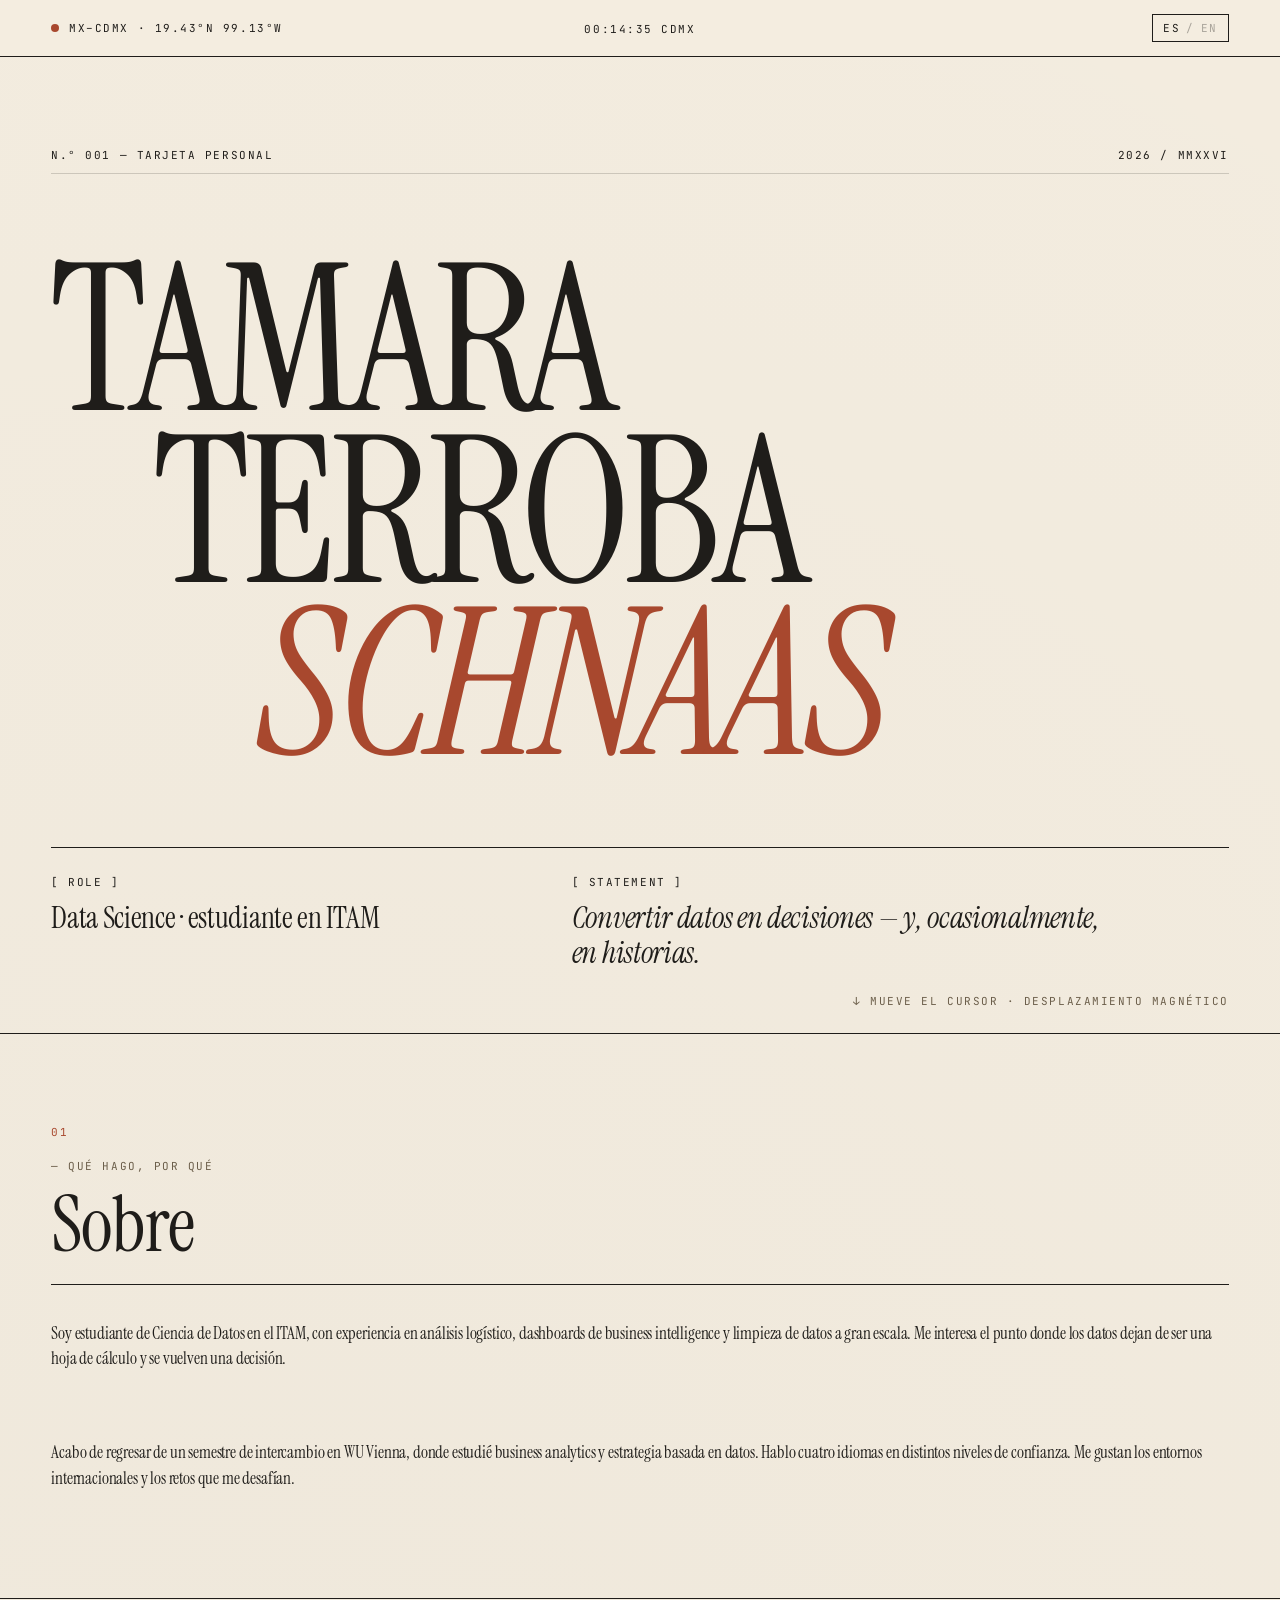
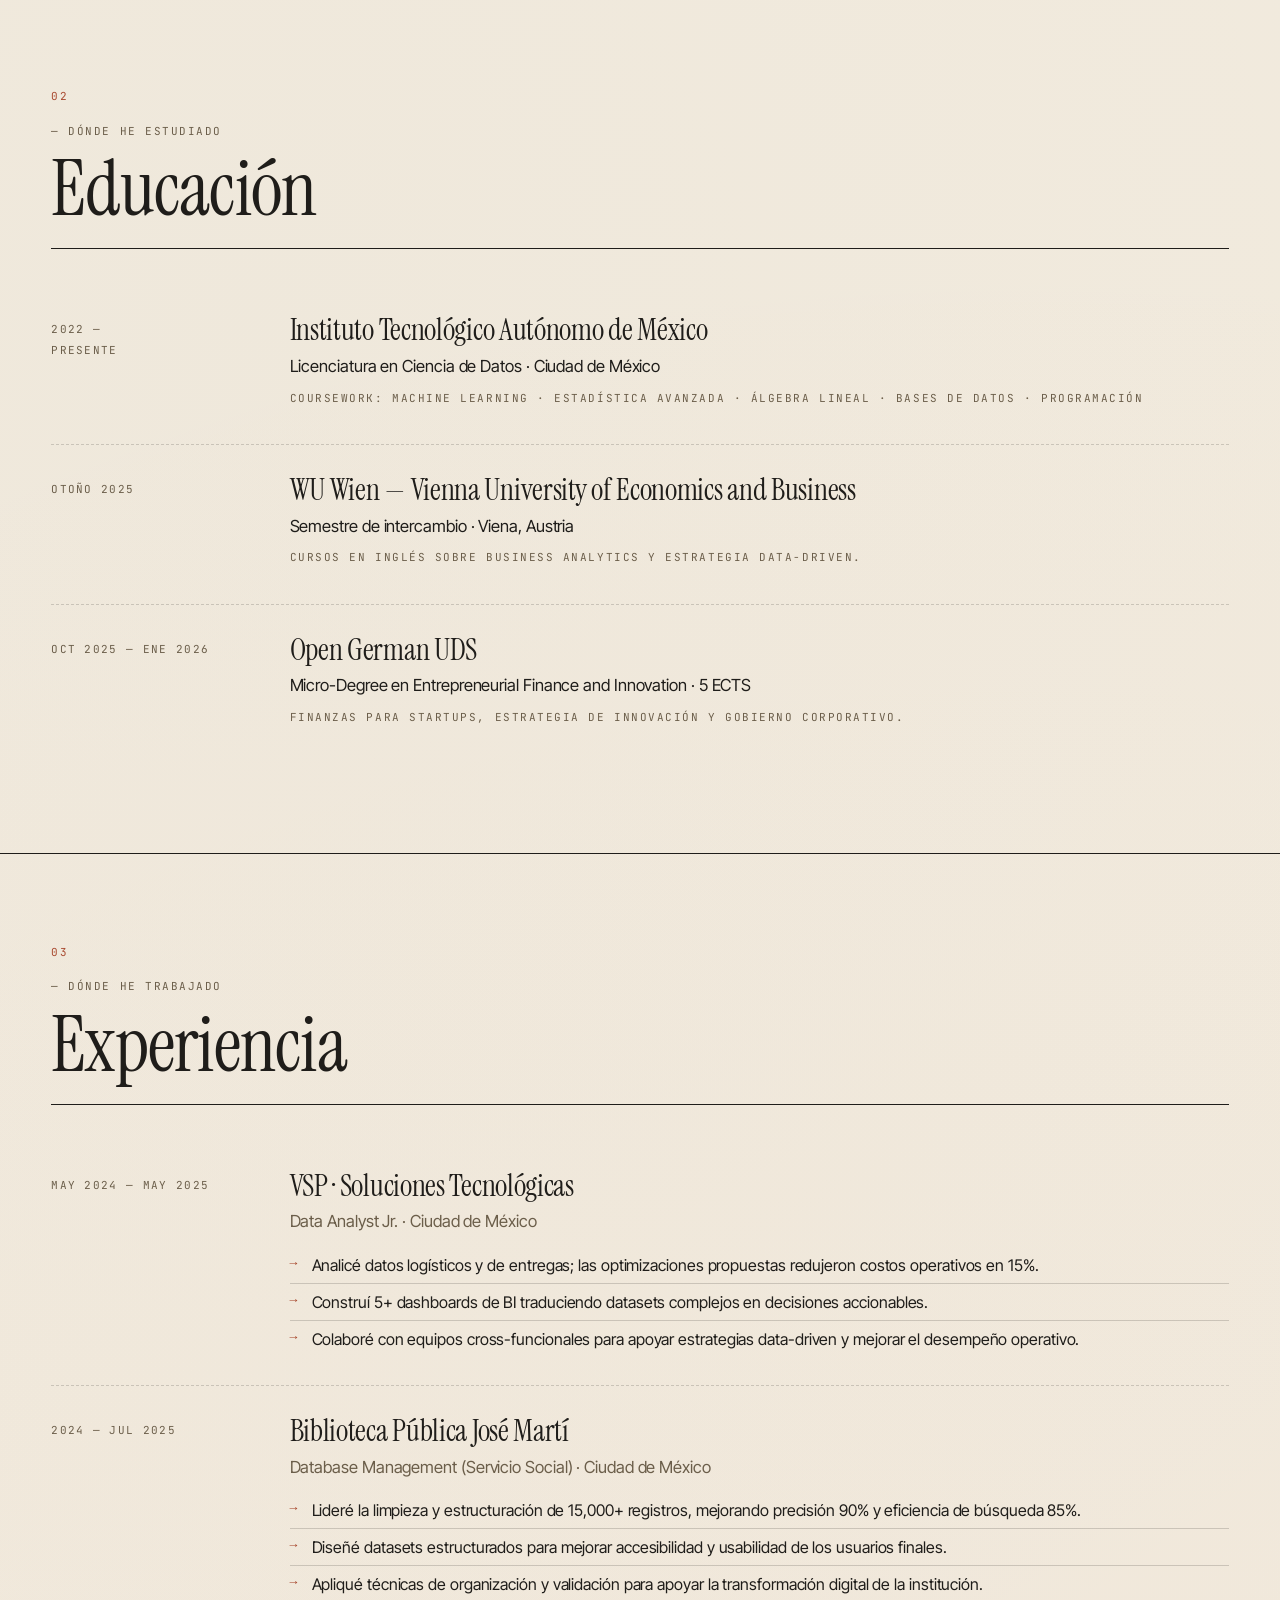
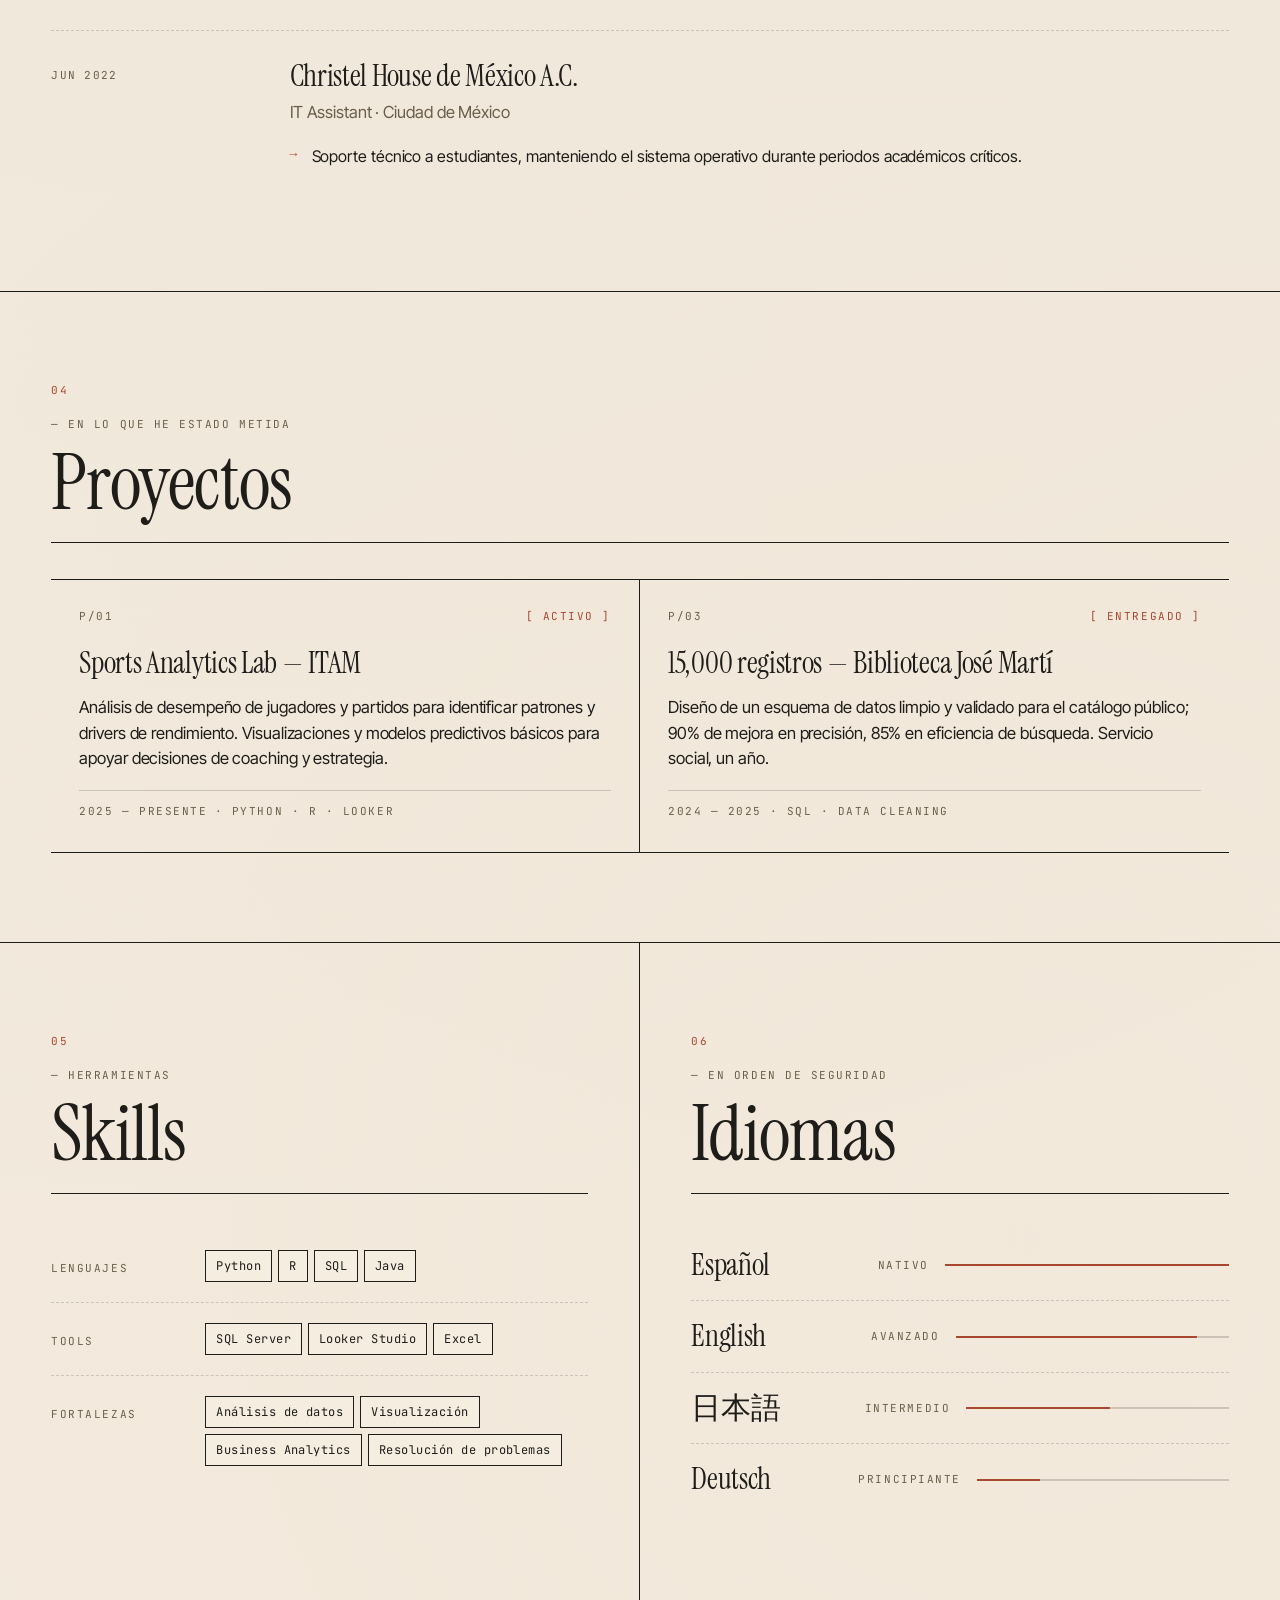
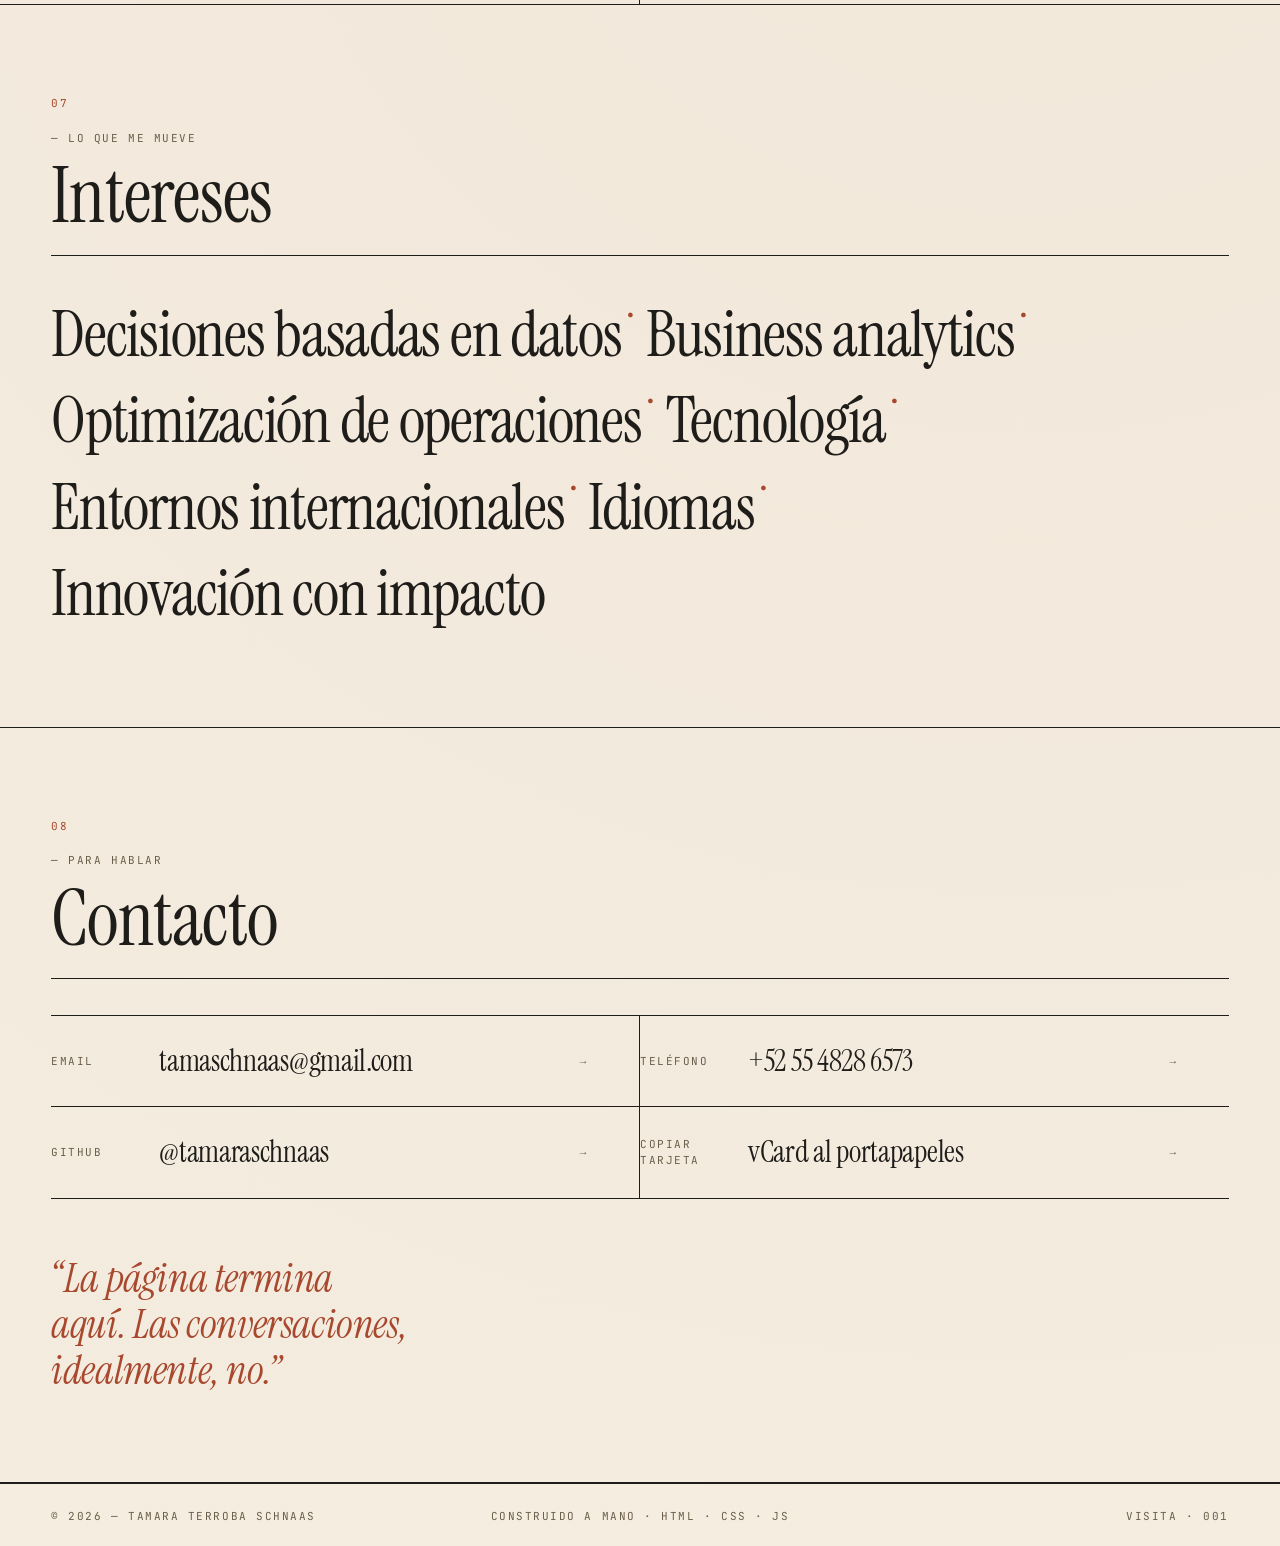
==== index.html @ 91ffa23e "Actualizar frase de cierre en contacto ES/EN" ====
<!DOCTYPE html>
<html>
<head>
  <meta charset="utf-8">
  <title>Tamara Terroba Schnaas</title>
  <style>
    * { margin: 0; padding: 0; box-sizing: border-box; }
    body { background: #f4ede0; display: flex; align-items: center; justify-content: center; min-height: 100vh; font-family: -apple-system, BlinkMacSystemFont, sans-serif; }
    #__bundler_loading { position: fixed; bottom: 20px; right: 20px; font: 13px/1.4 -apple-system, BlinkMacSystemFont, sans-serif; color: #666; background: #fff; padding: 8px 14px; border-radius: 8px; box-shadow: 0 1px 4px rgba(0,0,0,0.12); z-index: 10000; }
    #__bundler_thumbnail { position: fixed; inset: 0; width: 100%; height: 100%; display: flex; align-items: center; justify-content: center; background: #f4ede0; z-index: 9999; }
    #__bundler_thumbnail svg { width: 100%; height: 100%; object-fit: contain; }
    #__bundler_placeholder { color: #999; font-size: 14px; }
  </style>
  <noscript>
    <style>#__bundler_loading { display: none; }</style>
    <div style="position:fixed;bottom:12px;left:12px;font:13px/1.4 -apple-system,BlinkMacSystemFont,sans-serif;color:#999;background:rgba(255,255,255,0.9);padding:6px 12px;border-radius:6px;box-shadow:0 1px 4px rgba(0,0,0,0.08);z-index:10000;">
      This page requires JavaScript to display.
    </div>
  </noscript>
</head>
<body>
  <div id="__bundler_thumbnail">
  <svg viewBox="0 0 1200 800" xmlns="http://www.w3.org/2000/svg">
    <rect width="1200" height="800" fill="#f4ede0"></rect>
    <text x="120" y="340" font-family="Georgia, 'Times New Roman', serif" font-size="180" fill="#1f1d1a" letter-spacing="-6">TAMARA</text>
    <text x="240" y="500" font-family="Georgia, 'Times New Roman', serif" font-size="180" fill="#1f1d1a" letter-spacing="-6">TERROBA</text>
    <text x="360" y="660" font-family="Georgia, 'Times New Roman', serif" font-size="180" font-style="italic" fill="#a8482e" letter-spacing="-6">SCHNAAS</text>
    <rect x="120" y="120" width="14" height="14" fill="#a8482e"></rect>
  </svg>
</div>
  <div id="__bundler_loading">Unpacking...</div>

  <script>
    
document.addEventListener('DOMContentLoaded', async function() {
  const loading = document.getElementById('__bundler_loading');
  function setStatus(msg) { if (loading) loading.textContent = msg; }

  // Error sink persists across replaceWith since it's on window, not the DOM.
  window.addEventListener('error', function(e) {
    var p = document.body || document.documentElement;
    var d = document.getElementById('__bundler_err') || p.appendChild(document.createElement('div'));
    d.id = '__bundler_err';
    d.style.cssText = 'position:fixed;bottom:12px;left:12px;right:12px;font:12px/1.4 ui-monospace,monospace;background:#2a1215;color:#ff8a80;padding:10px 14px;border-radius:8px;border:1px solid #5c2b2e;z-index:99999;white-space:pre-wrap;max-height:40vh;overflow:auto';
    d.textContent = (d.textContent ? d.textContent + String.fromCharCode(10) : '') +
      '[bundle] ' + (e.message || e.type) +
      (e.filename ? ' (' + e.filename.slice(0, 60) + ':' + e.lineno + ')' : '');
  }, true);

  try {
    const manifestEl = document.querySelector('script[type="__bundler/manifest"]');
    const templateEl = document.querySelector('script[type="__bundler/template"]');
    if (!manifestEl || !templateEl) {
      setStatus('Error: missing bundle data');
      console.error('[bundler] Missing script tags — manifestEl:', !!manifestEl, 'templateEl:', !!templateEl);
      return;
    }

    const manifest = JSON.parse(manifestEl.textContent);
    let template = JSON.parse(templateEl.textContent);

    const uuids = Object.keys(manifest);
    setStatus('Unpacking ' + uuids.length + ' assets...');

    const blobUrls = {};
    await Promise.all(uuids.map(async (uuid) => {
      const entry = manifest[uuid];
      try {
        const binaryStr = atob(entry.data);
        const bytes = new Uint8Array(binaryStr.length);
        for (let i = 0; i < binaryStr.length; i++) bytes[i] = binaryStr.charCodeAt(i);

        let finalBytes = bytes;
        if (entry.compressed) {
          if (typeof DecompressionStream !== 'undefined') {
            const ds = new DecompressionStream('gzip');
            const writer = ds.writable.getWriter();
            const reader = ds.readable.getReader();
            writer.write(bytes);
            writer.close();
            const chunks = [];
            let totalLen = 0;
            while (true) {
              const { done, value } = await reader.read();
              if (done) break;
              chunks.push(value);
              totalLen += value.length;
            }
            finalBytes = new Uint8Array(totalLen);
            let offset = 0;
            for (const chunk of chunks) { finalBytes.set(chunk, offset); offset += chunk.length; }
          } else {
            console.warn('DecompressionStream not available, asset ' + uuid + ' may not render');
          }
        }

        blobUrls[uuid] = URL.createObjectURL(new Blob([finalBytes], { type: entry.mime }));
      } catch (err) {
        console.error('Failed to decode asset ' + uuid + ':', err);
        blobUrls[uuid] = URL.createObjectURL(new Blob([], { type: entry.mime }));
      }
    }));

    const extResEl = document.querySelector('script[type="__bundler/ext_resources"]');
    const extResources = extResEl ? JSON.parse(extResEl.textContent) : [];
    const resourceMap = {};
    for (const entry of extResources) {
      if (blobUrls[entry.uuid]) resourceMap[entry.id] = blobUrls[entry.uuid];
    }

    setStatus('Rendering...');
    for (const uuid of uuids) template = template.split(uuid).join(blobUrls[uuid]);

    // Strip integrity + crossorigin — blob URLs from a file:// document inherit
    // a null origin, so crossorigin forces a CORS fetch that SRI then rejects.
    // The manifest bytes are ours; SRI protects against CDN compromise, not this.
    template = template.replace(/\s+integrity="[^"]*"/gi, '').replace(/\s+crossorigin="[^"]*"/gi, '');

    const resourceScript = '<script>window.__resources = ' +
      JSON.stringify(resourceMap).split('</' + 'script>').join('<\\/' + 'script>') +
      ';</' + 'script>';
    // Inject after <head> so the DOCTYPE stays first; prepending the script
    // would push the parser into quirks mode. DOMParser always emits a <head>
    // (synthesizing one if the source HTML omitted it) but may carry
    // attributes through, so match the full opening tag. slice() rather than
    // replace() keeps us clear of $-pattern substitution in resourceScript.
    const headOpen = template.match(/<head[^>]*>/i);
    if (headOpen) {
      const i = headOpen.index + headOpen[0].length;
      template = template.slice(0, i) + resourceScript + template.slice(i);
    }

    // Parse the template and swap the root element. Scripts inserted via
    // DOMParser/replaceWith are inert per spec — re-create each with
    // createElement so they execute, awaiting onload for src scripts to
    // preserve ordering (React before ReactDOM before Babel before text/babel).
    const doc = new DOMParser().parseFromString(template, 'text/html');
    document.documentElement.replaceWith(doc.documentElement);
    const dead = Array.from(document.scripts);
    for (const old of dead) {
      const s = document.createElement('script');
      for (const a of old.attributes) s.setAttribute(a.name, a.value);
      s.textContent = old.textContent;
      // text/babel scripts with a src: fetch and inline. transformScriptTags
      // does XHR against the src, but blob:null/ from a file:// origin is
      // silently dropped. Inlining makes it a plain inline babel script,
      // which transformScriptTags handles unconditionally.
      if ((s.type === 'text/babel' || s.type === 'text/jsx') && s.src) {
        const r = await fetch(s.src);
        s.textContent = await r.text();
        s.removeAttribute('src');
      }
      const p = s.src ? new Promise(function(r) { s.onload = s.onerror = r; }) : null;
      old.replaceWith(s);
      if (p) await p;
    }
    // Babel standalone auto-transforms type=text/babel on DOMContentLoaded,
    // which fired before we swapped the document. Trigger manually if present.
    if (window.Babel && typeof window.Babel.transformScriptTags === 'function') {
      window.Babel.transformScriptTags();
    }

    // The bundled template still contains an archived VSP project card.
    // Remove it at runtime so the published page matches current i18n content.
    const archivedCard = Array.from(document.querySelectorAll('.card')).find((card) => {
      const txt = card.textContent || '';
      return /(?:Optimización Logística|Logistics Optimization|—\s*VSP|\bVSP\b)/i.test(txt);
    });
    if (archivedCard) archivedCard.remove();

    // Some bundled versions render About text as static HTML. Keep it synced
    // with i18n keys even when data-i18n attributes are missing there.
    function syncAboutTextFromI18n() {
      const dict = window.I18N;
      const lang = document.documentElement.lang === 'en' ? 'en' : 'es';
      if (!dict || !dict[lang]) return;
      const wantedP2Es = 'Acabo de regresar de un semestre de intercambio en WU Vienna, donde estudié business analytics y estrategia basada en datos. Hablo cuatro idiomas en distintos niveles de confianza. Me gustan los entornos internacionales y los retos que me desafían.';

      const aboutHeading = Array.from(document.querySelectorAll('h2')).find((h2) => {
        const t = (h2.textContent || '').trim().toLowerCase();
        return t === 'sobre' || t === 'about';
      });
      const section = aboutHeading ? aboutHeading.closest('section, .block, .container, .wrap') : null;
      if (!section) return;

      const paragraphs = Array.from(section.querySelectorAll('p')).filter((p) => {
        return (p.textContent || '').trim().length > 0;
      });
      if (paragraphs[0]) paragraphs[0].textContent = dict[lang]['about.p1'] || paragraphs[0].textContent;
      if (paragraphs[1]) {
        paragraphs[1].textContent =
          (lang === 'es' ? wantedP2Es : dict[lang]['about.p2']) ||
          paragraphs[1].textContent;
      }

      // Keep both "Sobre" paragraphs with identical typography.
      if (paragraphs.length >= 2) {
        const base = window.getComputedStyle(paragraphs[0]);
        paragraphs.slice(0, 2).forEach((p) => {
          p.style.fontFamily = base.fontFamily;
          p.style.fontSize = base.fontSize;
          p.style.fontWeight = base.fontWeight;
          p.style.lineHeight = base.lineHeight;
          p.style.letterSpacing = base.letterSpacing;
        });
      }

      // Fallback for fully static bundled markup where section lookup fails.
      const textP1Es = 'Soy estudiante de Ciencia de Datos en el ITAM';
      const textP2Es = 'Acabo de regresar de un semestre de intercambio';
      const textP1En = "I'm a Data Science undergraduate at ITAM";
      const textP2En = 'I just got back from an exchange semester';
      Array.from(document.querySelectorAll('p')).forEach((p) => {
        const txt = (p.textContent || '').trim();
        if (
          txt.includes(textP1Es) ||
          txt.includes(textP2Es) ||
          txt.includes(textP1En) ||
          txt.includes(textP2En)
        ) {
          if (txt.includes(textP1Es) || txt.includes(textP1En)) p.textContent = dict[lang]['about.p1'] || txt;
          if (txt.includes(textP2Es) || txt.includes(textP2En)) {
            p.textContent = (lang === 'es' ? wantedP2Es : dict[lang]['about.p2']) || txt;
          }
        }
      });

      // Hard fallback: replace known stale sentence variants anywhere in text nodes.
      const staleAboutP2Es = [
        'Acabo de regresar de un semestre de intercambio en WU Vienna, donde estudié business analytics y estrategia basada en datos. Hablo cuatro idiomas en distintos niveles de seguridad. Me gustan los entornos internacionales, las preguntas bien formuladas y los procesos que se pueden medir.',
        'Acabo de regresar de un semestre de intercambio en WU Vienna, donde estudié business analytics y estrategia basada en datos. Hablo cuatro idiomas en distintos niveles de seguridad. Me gustan los entornos internacionales y los retos que me desafían.'
      ];
      const walker = document.createTreeWalker(document.body, NodeFilter.SHOW_TEXT);
      let node = walker.nextNode();
      while (node) {
        const current = node.nodeValue || '';
        let replaced = current;
        staleAboutP2Es.forEach((s) => {
          replaced = replaced.replace(s, wantedP2Es);
        });
        if (replaced !== current) node.nodeValue = replaced;
        node = walker.nextNode();
      }
    }

    // Keep bundled "Intereses" list synced with i18n values.
    function syncInterestsFromI18n() {
      const dict = window.I18N;
      const lang = document.documentElement.lang === 'en' ? 'en' : 'es';
      if (!dict || !dict[lang]) return;

      const staleEs = 'Preguntas bien formuladas';
      const staleEsAlt = 'Aprendizaje continuo';
      const wantedEs = dict.es['int.7'] || 'Innovación con impacto';
      const staleEn = 'Well-posed questions';
      const staleEnAlt = 'Continuous learning';
      const wantedEn = dict.en['int.7'] || 'Impact-driven innovation';

      // Use whole body: bundled markup structure varies and section lookup can fail.
      const root = document.body || document.documentElement;
      if (!root) return;
      const walker = document.createTreeWalker(root, NodeFilter.SHOW_TEXT);
      let node = walker.nextNode();
      while (node) {
        const current = node.nodeValue || '';
        let replaced = current
          .replaceAll(staleEs, wantedEs)
          .replaceAll(staleEsAlt, wantedEs)
          .replaceAll(staleEnAlt, wantedEn)
          .replaceAll(staleEn, wantedEn);
        // Keep visible language aligned even if both strings coexist in DOM.
        if (lang === 'es') replaced = replaced.replaceAll(wantedEn, staleEn).replaceAll(staleEn, wantedEn);
        if (lang === 'en') replaced = replaced.replaceAll(wantedEs, staleEs).replaceAll(staleEs, wantedEs);
        if (replaced !== current) node.nodeValue = replaced;
        node = walker.nextNode();
      }

      // Directly patch the 7th interest item in the Interests section.
      const interestHeading = Array.from(document.querySelectorAll('h2')).find((h2) => {
        const t = (h2.textContent || '').trim().toLowerCase();
        return t === 'intereses' || t === 'interests';
      });
      if (interestHeading) {
        const container = interestHeading.closest('section, .block, .container, .wrap') || document;
        const interestItems = Array.from(container.querySelectorAll('li'));
        const desired = lang === 'es' ? wantedEs : wantedEn;
        if (interestItems.length >= 7) {
          interestItems[6].textContent = desired;
        } else {
          // Fallback for non-list markup: patch element whose text is old/new int.7.
          const candidates = Array.from(container.querySelectorAll('*'));
          candidates.forEach((el) => {
            const txt = (el.textContent || '').trim();
            if (txt === staleEs || txt === staleEn || txt === wantedEs || txt === wantedEn) {
              el.textContent = desired;
            }
          });
        }
      }
    }

    syncAboutTextFromI18n();
    syncInterestsFromI18n();
    // Bundled render can overwrite text after this script runs; retry briefly.
    [50, 150, 300, 600, 1200, 2000].forEach((ms) => {
      setTimeout(syncAboutTextFromI18n, ms);
      setTimeout(syncInterestsFromI18n, ms);
    });
    const langToggle = document.getElementById('lang-toggle');
    if (langToggle) {
      langToggle.addEventListener('click', () => {
        setTimeout(syncAboutTextFromI18n, 0);
        setTimeout(syncInterestsFromI18n, 0);
      });
    }
  } catch (err) {
    setStatus('Error unpacking: ' + err.message);
    console.error('Bundle unpack error:', err);
  }
});

  </script>

  <script type="__bundler/manifest">
{"a7de90f3-ff25-40f3-88c0-99b420f93635":{"mime":"application/javascript","compressed":true,"data":"H4sIAJBE+mkC/61ZTW8jxxG9769oLGA4tilaWmcTx4oDUBLXywUlCiJXgRPk0OxpkS0Np2ene6jlBgacSwCfk2Ny8HEPCyTIIYCP5j/ZX5JX1fNF8UO7dgwDS3J6uqtfVb2qevr0Y/Hle/z3QAhhDj5PxNtv/y58JhMXS29sIiKj6F+ZLUR3KH77O9E9o7Xvs7f4+NMHtyaJ7G27d/D5mfhS/BlbaPcF/yvEw6nObNtED78QD8/aP/5L7O8fsB2jzsWz7qgjzrsXw8FZp/+w1Vif2VjTGyfSSzFURidKix//i319HhmZeC10InqjzunKa15O6K1jm8x15k0mIumto6WRVsbhqtrx4YuWsErSDzKeaWzXokVT47zNjHTtlV2nJvG07du//k2cPu9edkW3L46fw+wLsumkOzzvd/7QOe11z0YDcdr56mz53ah3PMAmYRc5trlve+PDpYZ2nOnyhPDsxqgbnfEhsO5FvnwtpnJiWyK1GX9dXZ4ehH0WTUAiLY4JKCPp40l5cx0zTi2h4HD9MtVZsQjPZLL8PgYuTsR2snzjvFE4M5JuOrYyixxtNM6dAWxOAAUdx2bCvliI2MxSo1/xYQFmKSaILZikZCzb4lTzK5l2koxI88RbEdkE62OsDu9E+lqSd4TTmcgTKab2mrdUsEzlscVJTot5ruM5DKYVwZXL/yTtO6A8IlA6Ct9og0xP6OiMPucJNpkBq4xhYrOUnI2NJRR+/[base64]/[base64]/6tHVkeaAKrIcEk57hxNmaayv14qkVEw6Y7DO+mGfhcNiMG2G63JheZGbFLsgipzbu8qTkrOC22VqF6Di2ueuGZWAZwYbMloRwwpwdaopnaqLr9gwNuMVd4GF4RkE/0RTLRe/GOpsbmCAGFqERfzRvT6kHYMP+ybSdKdY1gUuJFOuiK1ChGKXg8et/f39T6jMgNtx61ZxB4IXiVPUKPGb/Q9ogyujao4bL39wIGdQ0Od3fMmGsC9PjAMEIZiCq2ojIlvAWqIGb2lnxiamaoLjcifLL0W1zV0uM4MPV4bdsn4qO7WTxoa7D798rRKwJQePzSYy4VAN6TmXtHf41nQvQOPukkpSiZSZgKtjNkMiy5EPPlcr1ZssUNPKo72R6Di0JCiG/l7H4b1x0QuBJ9AEFXZbNCN1a0S+oX+TEPyIMdpfz2QdYCICrtRFEZtYAlgqlIzXM05flS3fcCLXJIR8va5ZCCVioRVytTSOH6+SkKbizkU51FC4EQ70QHLlJWRV2cf+UXSOR73LgfjT2gokiQqcU3Zw1IbVmYNv1/kER6AUw2PwEg4qwwYxnniDkITPUmpVEl7EyZi50DwlEdiJGpE2yhOCJ66pCtlqIx1aDc0jBDHTePm9Y7CaEdFgFOrpLNfmyUp5aq/dbUsXwc+Jf2p0Lo6f9i47J3cB4kWlawYVz1I89ktSljwHXA7P197cCG2We26wvAHC3LeWdH7YgLNiB4V+NQ7LxpbaZmKRBsUzxHsYQCZJ8RLFBVgDQSyJ+UHyAbE7BaAtLrTLY88cMAOCVJ1xuygwuDKJsmvUfwdi0wgwjCwX3a/WIeRFJYSB62qqY+iOzDg2uBuQfGYdKOMUMbZ8s7ZLCWcgNFu045oIcNYYHphtbUUuRKIUR8hVJT0cYSf4ZfkDzlT2kFkVrwb+o4vXjNsiUuXBZzPntkVVHhyXhxbZI2FandzuxsSxa0xs/L28WvF0NbsxKaJHpIyRdxfGMmG0+zqZ5PJa333urcXmWDDiD6sPERGhjaLIiFGONi1oH6xzgWywUXMpV5dGSjd62uYyLgdHZWfZKTvLTUt/SUsRljbOqwSA+9E7zNja8AahUCPaC7NRuR0/XKNLm0U6WZmUVtZrBu2ME2P1AbfkRZ+/+ug65dOp/6aBaPVhVHA5ksikXDkq69GxN4wPY23tSHq6an3B9DP8n+u5bi5kX53UxBiGSFdNkc21j1a8IO96gZZ8tk5yVLKJMQJfNxezq0ZaJZa7U9l89pjb6S2jZ3PhrzY4kH7/dcCmbuSpMURaSxTGCkjlVQ0kGlZfPK0eruLIJDBFHyqz5qJ0asPcMur2l989GZwNmk+VTRe8/eC817kolaa7K9pgGlo1PwZTCvQo1EHIVKa6cV9eDCY3IYXffvuPvgQPfT9BGyUoiOhfiZbpTVv0JfXTJD25AvoW1YZKYUps++23/6yQuLLWt8e5iX2w9Ww4unjeAxN3xGnnbEC9z9PRaZ97oOGQ/nk2rF72VjpP1zCapbXL487FieALn3REpy/OBxejznnnvNvvDh/inW/[base64]/HppFm9bKmMaSTinuKZQv0ci09sVskY4ElCNaHwHfWxTqK0pY4tXiKIm5dFMH9PEuWDwD3k+4hQspTFOQ5bDFP/KQxBnL81FILHFDjHsiCorCWFHvSZ/Vn/+QnwH8etlLbFwvZHhb2JjIteyQG3XwFgEk8S1zPC1/lVY6rVEMlAZy1NqMDYFmtEBD/RKGZxZ39S9p+7F80wx3+iPdrimIXjB8rJ8sBGlykTfQaS1zoWIi6ijYSN5tVKkiC3IDzSQ8dugBYVCd1UMX/xwh8qlaQTW9ak6qr3h6a8z05BIJHAFhcuH+C8kLny7shnW0S9ovLbqWmlsir0rOYuTivYKIyd/xTw7TQzVgKbPqIYW2hWt+tBVulatd/lmrbxH09rilUrNGrEVqO+VBXRJqhNUrg7FjU6DUY7JdiU1ouA6lRnPO5COpWdGFcrWLgnrWiu/S8EK/[base64]/v4ULWmIbiWZ+Ol2KalR5c07qEjNVvfniEjnQTUCnPE8NI2btKO1u29Qj0g6omKCoK1HgW3qkd6kHhWN7y71SHq9QT86QkFPEp3t1I78Du2IaXaGRsBhzlhXjhr9Q8VRP00zKruMlYZrk1w0Zb1osaYW9baOVGt60ZrTasWIFaLySnW/u1My2q4YgdiRwzcb1aLzp4Oz7hal6OsVyWOzSIS9VWxSprjtCtGI+ARXpa7EkTCMGZR+K7WhYrpkaYhUjggdhd8hDT3tnJ3sHT3v9Uc/VRMC144G4rjfOz8a0CVJD3rwzeGD/wGGYXeCSCYAAA=="},"8c4454f0-5f2f-44c9-b8ba-e4929e153acc":{"mime":"application/javascript","compressed":true,"data":"H4sIAAAAAAAACq1Y624buRX+76c4CwQYjiONJCdpDQnqVrGVXQG2U9hKmtRrONTMkcQ1h9SSZyQrXgN9iL5L//dR+iQFORfNKF63C9R/7CG/c+G5H3cOYfg7fg4AYDo6H12O4N9//wdYQQgzXPK10Mbd/R5ecNg5OGDzTMUktAIWwsMBQKcD7eoHRO9Y1b4PACQSxJkxqOiMqwUMIUAbDA4AYq0sQSJigiFshEr0Jpr0ji8GBwcAlRi+Wsmto2SSq0UuE/Y4upuBP090nKWoKCr/GEv033IfmUtP+QqGXodrd3Wzx+WXDM32CiXGpM1IShZcJ5x42z3zJgijuTZjHi8ZQxnC8E+FciXzO9zCEFBGC6QRkRGzjJAFFYcgHBR4MQeW8tX1HW5v4LshqEzK0FES3tOJVoTKGamE5GSP4X/V1j+7TXqxkHh7q1f0jM4oo1hya8+EpSgnYYGwbR6TWGPQcgCnusXSmsPcnmFdnUfnvEqjBZYOeLudJCyoqROEEU+S8dp5UVhChYYFsRTxXdBysVVptguAhtOHeSDB9xCgCqDvv3IVQh9BnQ4IJUhweVBnUsC+idxY6viuGbq5F/[base64]/[base64]/+UHLCVwl78UD3Eel34h4TdhQ+ru5b8OKBtvtn3dCL/cRePLjf9esEF+GXZvtqZs1jI9i1OtdrZFhGeZVPGMU+aD8Nduefa+ef83PXVz3/sqXmwgz+kqGlkRIpd3LeGZ4ia2ZWWBarIim/bVZeaKp9b8wVbcEDrLi1Yu0Kpcmw1otIZ/HSlVM54/FdH2w2I4mQGDEn0ApsbLSUz8nzHAp5ziRVCBbx4J/vQWivuzc7C3xHIRikzKhB04pUWXFnQfo/W/A5m9TK+1pYQRDrTBEwqWMur0gbvkAgLuV2r7aT2TbefufaJ5G99Wxs0TVdbVUwhBU3FieKGnxdAZwQpuwuhF9/haAbuN5TxKSjusjSGZpI2HdujECmQvgeFLyEHvShV0ioM7QlwxZckRFqwVTYqDwrniTohoDqOlrx5Iq4Ifaq5VTYn+j2a7d/XttbKQj3eu6Xj5OryXQE//onvHjIRT36VHuEmFO8BHYbwgN0DkEslDYIh5082/bmIL3awvqEm+SpdvrxZHR5CkO49noGb8c/TC76/rCYHIKP48uryfuL/quoWx69u+hPecoNhykao2ccruKl4tyWgIv+3sUgxw8GgxIyPh9NzgbTz38ZDycX0/HlxXjaJ55ymxP8eZFyIaNYpyXBdFzAT8ZnZ/2Xb47evHl9fHT8hzd/fFVCRqeXOeTH9+fj/mCQz13g5q7BoPwswR8uz/pLopXtdzoLQcts5qR1yCtq997zfjrun3Jy7xGoYnROmUxH59VrLk4Lqx0A3EQ/a6FY8JP5SRXTRJHRmttnW7kH7M2ddqk3U3fOUlutSx64v0zYYhPKL3ezP08SP/g7TkE15iE3btjUGbGc4JbCOv2t42mRSlA+wu/zNr5g1ti3oHfc7f4Pq4OLy3bM3cD1zOLA7VbFzeqI0cqgQ5/inGeymnF2NQSAb7hws+JaLDhp40rgaqa5SaKNEYRTvCfm/VU1zZ2Z/fJYW01uroPi1XolMAluyv2onoa70WHXERK9UVLzBKJ1PG808ZnUs2Lyfyv1jF17XW5caXWDbx8C59rO2punaqwldWbc/Pvh8iyKDXLC97OfMaYPl2fM8d0D83q85fjCDSzgu4WVR0uDrhFkRg6AR5Xurg77lGhTntLuMYGDeBexioPTx+Ba39X0yYwsjdXY42rlqWibzqNc7vrmU7VK6N22hMaiz4/3M4tmjYYxVGQE2nqk5Ce1DVk1Bj3XC1FFwu4Y7v4jkTOIiJsFPpVNorbuAwgdZUrnurCKrAI81jdq7+alQbvUMulDN+odFVfPbf4zt5i1IDJ604KoSJz93V/oqFJCumb1GDoP/Qdmr6+AZRIAAA=="},"b1ce6847-fb6a-47ce-b79d-595afa4125a3":{"mime":"font/woff2","compressed":false,"data":"d09GMgABAAAAADBgABEAAAAAcQwAAC//AAEAAAAAAAAAAAAAAAAAAAAAAAAAAAAAGoIMG512HIF8BmAAhAgINAmcDBEICoGCZPAZC4JaAAE2AiQDhTAEIAWFIAeKCwyBJxtCZSVsXGUMzgMwBXxdDqOQchSJItg4ACjN2eL/T0k6hgymDYZee/aCjEykyDKNqaL8lXalVyTLSaawQVpFAWrt9216BeFPw8R1T6M/3zD69HQEpDuWFlj9lj+eKFsGUndNe7xucC0GqicaDvs8lrHL/xr+k2CirynT6Am2HwELRNO2jSpseaaiMVZk5yM09knuz/Pb/HPuCx4IDwMLHXsWolOsnOImZqKNiLEhWJiLchFt1I+Kxc9wUf6IhH+Cg/nuHwehBRoGoNFGOoQdVLGW3bMfYCW+YhyR0Ag2kqUBtD7yanmef//i3eeOvuVAqtKlArF6GBWACp7nhosEBXXbp/Qpn/+fTvv7ZkYjMFLAjJLMshU7iIvUNHu2zu+abNFt2f8ht/c9vhdaPzieSsVtgxxPYlvFRvE1WU+exXkeEyEw92huKdP+Qwok8krHRCY3EUHcf1Xbf+8320HKBfrEuASG9WRKm07RHpnW/wJGFO1fW8pFlbACo/zwPW2ADBvSkRH0g5JvfUXtolZXjdY8qJtlHiRaiVgVMb84vpsNT9v8xndJHyVSeZSkVA0b0A0xljrmss11uS77R7rtZ0UB/ENBeu2krsDyQr7ha77OToM+tWbJ8qX4LdvTn+jtLhDtsIz0j09LTwaDm2TFYZg8HmzYvl9bOuQ/NJlO50hdvQSGtOC7Fc8XIrkBUa2cTd9k8/EOvx2JcVgdVK75X2EphHBIFMIgjEAYy5WpVjq9vSsu5EEjY6ngnAsy4pzn/fvIuSBZzOxid2cAkFiAFuIRAGVJyiyoq4PINzAUi4J0Vc566AzNWereOh/aIP/I+OzT3NjwgzD6+P3eZbPZ/KuzR52luObUyDh5JaFNRtGaphu7cpGOh3E8ZGnCID02lllGEXPctCGIdB+fNbXUMGRa2cBQaIaRCR1B6wTBp5T/lXbZZg3SU+EgJhshWWT6eN5nQARv+6/9LmqIhTgSSIaHnLlB7jwhpSWQQID8BUHBQqAw4VCEKChGPJQkGUqlg1bQQ9lyoXyFULEyqEIVZFAD1WmEmrVAZh2QhQWy6oH62KEhw9CotdB6m6AtxqBtdkF77IcOOgQdcQw66STKaWdQpkyjzJtHQQiAgxgnTfOL3yMACY0iZM1aQQXwJx/0W4FHAwCHQ33L/HDSSa8VhOP9BspTVl/XoNCPwP9w5zuqsZ8Fh+UMSbRFwfo3QvGkGIFUvLiSwkRkEiYvb8E4ZxEmId/DxOUlDGBmAcwUgBkHMCMAZlB86J8iDjak1J9Q/S1Sltrne3MX8vEHBW/NlcdLgHiOJ3io7tm7doqzHK+DgLqYc+ucHal+rGyoDoA68uDBbR87alNlVtpmIsCsNqWNYwSDqk/xFDcgU/Ivv2/+CPiRr/mU93mvvcFL9UxP9Qj3Mbc5Abi5PVDXtr+dbGFdDQHkTE6uY9OcWioWRWDD8SqwpM1jRk1KYFSbXgC9WpfWHNqH/+Cv+D1fcpurmx8B3uE1XuCp9sjgvi8AE5kLMPFzECvVCfFKPtVLvihnS3EZ5P8WzJC1ao4A64YsXHjZcultY0/j0i9Cp7lMVG2mIunTaSm6zv7uUrkgY379eu2ey5So8Xf/s8Oec+DS67XGxH/MqeAJZkEX1cRW6mq9P6BZDU2sMk1QY49iG2RXwzq37K7jOVCP3Z/[base64]/Ogl9YJDOZC1phX0M4si7CU/+cqSu87XMKVBnd3CiBB3IJMUftWzPZyS0P2KmcYw8bHEhpdsAUzUtzyswLIGUycGoVmgWzBZvg5qqHc85zmGTI4Ul3KdzSTN3/JbHuy9RcnZzuEp2ISEkRQt9avGPREt3rmgyek9E1aJxSoWh0hremUq+BWP+7/6c2eIdWODJMgFf0aPSYYYld1KFJWN+bheNdGd3gtWfC287d6mhbZRUwD/[base64]/CTnbEcIPXaegb/0RERGBtHdAu+jUyHQenv0YQC7M0D75P26c0jSiTjjvTykAG/ovFF4l2EgY9j91/f8QoD6deAAOAQBsk3cYVQoQoGxFFth76fz6sbSCDoMQZDjvxYjQTR8DDHaZkcaYYJo5FlpqnUbNrvOtfJKQi11bpGiKU72qzqp+cTgg6S0D2Ak9VKk2VK3RxptkhnmWWGGjra7yzbwuXqBq8AA/3+b3Vbefl+F91P9nfxeHk6E0jA8HgVs3QBogDzNZjlqtrLr1GjBkxBbub+C4k+bc5wGfWED+H/oDAFcBMEpRirHKcCpIVBGrJGPAq+GqgYt6bho5q+OumacWHoy8mPhqt0QHH0ptBBb+rAJ1C2ATpEewPiHsNPqFGhBuWJghEUZFWSvSGjHWi7NRrA2SbJFmh1Tb6Oyy3Hbpdlppr2wH5ch3RKFjChxFKxFvk2Rj9PZbYY9M++Q61NuZC/HKKO/cvS+i5dKLycLEx0fIdEs0QdyHvgKrV/Anq5R3vwKHh6y+xDHy/TNZpGtNNH0ZyZGxlnhFuNJrQXKjdyQwW8eODGLFOnKgOeVbtyZ8lxEiOnde2FbXl1LfdXPvBPT6PpZuaiiuT1rW6zF65hYP7Jy79W9Prh9gc4lvIxpxbEqIq3CsbVyZWiJcPBljIC1I4sayV9SgAf8ZivKrraqP/VGfsguWPHTnd+hxm/xkvLp+sZ3Fof2z235RFJJMDavZmNJcUpd36cm/1TBGfk4PxLCjzrMU3PgpmcRsjqodI5AFvRwRN4E4vbOtapks7aXvnaWroIzoHuBKkc+qTVJSqvpB9OVknOLVUQH6oIjUgCq3AlX31ESLsbazozrKoGtEsrOoc48l1OmgcYJ+9bu1I0llZltecSJn/[base64]/KE7P+RHLUAjDpkUgsWlJ9eqPFMFGEBXuBYffo0++ePidVj3iZ3JtEaOLGhPceBhJ92KRWossN/tc5fKKOcRTEOo6JL4lIUmIkJXGSlgTJSArZkSTZlVSyJ2lkX9IPbUCSUJKyru4FQUX6qJkTOzaXlMXl35qtsrL8d61lMcE5vV1EaucPlOR4CTnIQh4MCmBQBIMSGJTBoAIGVTCogUEdrKMN1HlLOmmRyYquIaIb2RRVtgs3owt2kp0ZL+gBGBZOaUrSnLT3/tNxAwHp6/ep4h91Zbcp9mZF0e1+eKu+ikGQ1oGyYwh8sr9thAmygU5znJQWFZxdiPjZjpb+TebKUGMeXysmUGPoRTPh1q8gRwvVndrRZkiSOOrKHKMwiT9Dxa1EoWaWLefnoV+dCeHIYG+m+9ZW2r75OrsnIOJM7BERN7Z46OKVNT3sHOe2A3W2h12ZxlBJXULpnqcV/[base64]/[base64]/ZSxME68PEIPp7AxzP4eKG9dJWUbhLSXXLVA0VL4iieUxHao/wCh79Dzzpwrc97CEryVcCfAvk3SeSyYVA+DMkXw4S9wojxSkYVJGsUtNfuZcE6OVgvBxvkYKNByCYFyWYF7S0oA2My2CqDbTLYbhCyQ0GyU8GOXfoRp/PtSz9EEYzQBYXRjEwikDQ1hXRDXPtQobx+1ZZdggwAwupvybvnHq8r7g9ABZD2BviPAHMkQB0PuF4BBKkuFawCc8fA+ZznI0OCsqshQ05ePvMuP02+H5D800eWWaUGaZ1Hdj/ZVdfxal7jAOgJoub8Pw2db+guUGaCSAEuIyq904Bc3qit8NYwaCHU5XJaFoaMJF1jo0fpUiyE02tQufw2pBeRWvw+Gm6wm5x+ZwJllYonUDqdvb38YlTbeSg+j96F/uBSXPBXIi7ju5ijAISqTc/3/LWkKJjLx2QKiHfuRKJaFLpQOlRt/OVuuJFJGLr+neq0BTinW9LXD6iRkKts2yItPDBwLekKN7kkVSPQ3BY5bNXTXmTxOBMgma6BjoRY6HZSREB8qTYurSy/tTMiEeKSjdhuvC0JQiK6PrupZ6xxqVpOJAoMTR6KnFc1IpmefdFXDv9OCo2+BjTFXapLOrp60WZ82e417MQY4nl788kY1zyL4GIh/opxX3wAQjOnaqQWNfe9wJ6xfEY0apLCM4Y7HW8ai6XAlMa5pWzWiEIcYRFyw+n8EsNZjuY2F03StPLnOUkaC9Afg2VJY25B9KoMQlFm65W/[base64]/wtDZJiDLNJDtT6/825ak9pw5YPLIJ5SPs3hLh3UcwLSlruNqJmzZWiT9rsjcdDRsbLL6cx9D1nYnDA17Q2zPnLGhR+Q6iUu7RjCDNus35GdjhCLFOhYQW3KGldLrcjEc6+28LdV9mEx6JebmyIvU4b7wylpbfBzwcaWCbI6i/ZytJjFOEiU0o3heaOEkp3Nbu7ArmyjLZWrCLTbGADItt0ha8UWC8tUMm/wEawDBHd6TtFR5yBGkvHL640ehPfYpXJYl8mUzR2hkQdqGEZYyLVbkceIaVeMs3oayQf0w82fuXpauq8cgSMwmVlx6HWgNU34pVpuL8OXHRuqUimr0ChnSLYAo5Iu8MUH5sd5wwX3njOyOWdT8wf2YBYsi1jPsvJSKZYmPh6uixPHzna20TQUum47uuUOZKL/Nq+NtAu4LRaltYnO9nSRbeas7ya41kOS4g6GvowURolXHq+zmLKLv3RGKgXRduzLL+fZovPR28+5/Jt4NOwbJwW9uIthcX0IOSJcL81NAWNlm4O/I0spoNeaQXFoNcsR7tQ/P2ajzZBHkcF2qzVgQuyluwdfWL1v8UOGEYdT/UPTlrLObnx9MYEOce6XyoX9ebnePBXf4cfDHWKqTBooaCdSeOt55gDPLgmafXpIuqNEmXVZxT3BqHDZ3jUypAzaO1WvpisbPX4S2KwV8CDGACFrm8/DR4vNVLXvCcTTheenJUQXvMtKeMnR9mgVTdYAWuJzOTvSF9cFDkOeEw5ey3UFySh4tpza20+WYg2t/wUmpLD9zmtRonB3IrD5pFr0kTOqqn4vrt4z2VZpwBpDxSWwNSpaDtRtkRRfTvqa/qUnOluyuUetafAZMo6hURp+b5LaLrFNQsnFkvt2bEjW3LkT0g8G+6Xd9z6npcCto4kXQDr+090XwlYFXkOrHzPxknPpSz8ztSV+6QeW/LwR8/bMUjEEYf5NAbnyxeXKYHzywDNAzXd1Bbrs3sZkaOlNQGsIKCJfSKXcZCLx79xxXQBrzCE9Zn7mTo7S8jm+TpQlvSk6Hsk8/J/9zIPUFd0z/ojo6jyzv2m/jtP8D9uSfQfzddHT/zyOb3lbZzb2i+6OVktXX7AWet54cVYOOn2fO8+eO9U27n4X7T01/[base64]/mxsgsChpdKQ1fiMrV9nv0HEi/X+5LVCCXHKf8ggKJYXoJjoZKuv5a+by47q0+trEaoActwFfdDAMDXYPL0Td02fre9K5lb6I/p36vaYBQeFjAUQwsaa1WGSrMnrW8vnYO3SuYH5lnFrNNRb4WnTZdNwOXrH5fByIcfpm5FXH/xC/m7jrjD1DD3RY8ns1uHHOMRhL4k9b/PavmI1RI51dz9AoIyx/jq/4tswkMszw+Oat1JMqlWP4vEHqOSHzHrbt4MQ/8FnBT23r4dU3gCnPCIaO0lIPGHmw9A5rVSksvqZjNeTvRjzK83X/uC65rtmC5Y2bmtVvDrc1SOID/uS/4Q8VE5G6s+Kjprl70EIbRrPIz+YP7oXeL4Qw/XdU6re/ZMeIQ99Es/cj/SZ91fT3CG9dmjd/v0j1h3Ry89DaMMlYoxjct13DMPp/73e41L/VJlnevEkmi0VMf9g3Sh/eJX/B9W9sfb4xcmmyIaCV98d0Gb7UCw3Xmgx++Fhb1zLMsB5t9bXgRYK4rmPrN0eIKvpe6mavkTL547PrfPETmRTt9W86nTedH1xQREyT3a/UcBm9Zap/Irhn7O2tK9a17UAMAPr8lipewGjPmEaBWOaAbVV724PXLhD3fgJCNV3bboPVCb7V5XKdmZsqa2LWs1aVO61n/+PEWswtdh3KQ8XHR65vXHggRgL9BWFefd6vW0gqgzuX6KPNw//gKM0l6B+u/p0+4ajTKqtdkaJ1cI60HqIRvZ4VjFBmOHVjwK8OODay1TbPZml9MeiAQOWz95LADAdVD69ax/Ixqe4LgfhrIo+WlbwutM1Ef0xqmDalOrVaOqrrf4p7z2lk2wV4sgtKLCenmDQ/1zA1/4SyfvD9tss9uabSoPAlAOdFHesoiGx+uS4GihsloZMpgdVTa3eWbPT3fu3OONWVwNGWLW4m/MzFxR/pKYeZ0a8cyZ5o6GmwKC8MTEH7b5AbMuVWuOBXEY/umQxWfdVk1ec5PW20WVv1ajeMA8VkWDLh4Wvy/+/DMKPSYaE3CslFucMEdI5tfkturIc9LPTsMozQ0+APYqS1n2rc5n63R1GHlxNESNvLxc9Cpn2hOsS9Oq2u99vDD1IkwZL9mDwfBPSxWPUCcrO3++FldHXgoVtcNFGmQkMUAmlhcVLUdnz7gsQTlQcrqMFWIOEzFR/B407Ewet9OjaMFxZPaZ2yqtTZ43McwYfrGXyN8Ejzi9y23cngO3IYTeRoMR8+l31udHNjjoETT/AjTkeOvxd7DCS/ViHEFM6TGnbpFrY6AhH2dxHEY+/Mzis9q+1hVqq8pNt35ePAIhjAsyGDWZ89iBDxCns4Z+0QRmhF6EEdoeHkIKzrz4wKKHKSee8Dt+tt4I6PgIoIwLHABMfOGOsf64E2TJhF4a3tsCU3Iqz73J28VgYED0Lt61EyPFmsACfaXifs3keVBxjlNhdugH/1NkgHy9xyVa4pgdq6s1qJhlgwYKJTP4BgUjM114QMapYQS0cImbw2j115MqcfCJx4jeIPushrrb3IHEZuOc0ulSr45/MrZOO4s3zyoDmZ3AEc/Gw9qenFzGS5qgMIvD7wuHkbKiGFnFKj0U2VK6qKIrpfLF+VUahMLVH4pJx0xLmoDCnB8WgfcNg6g/Y+cLL30g4A7HLcKWl6CGnW12ySG48fSNrY01L52Suglo+CLRokdgDYcHH1ms6au5YLUL5nE0sKvzBZX/acztATZ/qjpk6M2fk/XrjDvUpC+zKFpFayikUEtcc6TKWLRbDVE0hGhKtilbQGwxvpCOaBs1WokwHHbNt7S8Xpd0qWX2UEJ7QXvxwUFele4Af2Hwqsxubcm4HJxfR5uLKoXsdiZzCh17cgAhnnD6puy1GtUNsYo3mU+1rvzirb8bRUuvqEy+6GwF8Y/hsre4U9JisRxQitZImgWEKswb9JPAPyqJ8t9b0yJFQ00QyN3/VUsufocTHRVt9hVk3zUtosX1/bEuoHbDiQO/OA34GJTFClUy3vo5XyHAqiRz76exGtgJLQx0HEZYV/1sy9MtzG1uAiqbdVlRKsp1SIYuJjzRHJVxXpnwwNTp7IipRsSWzd2uWGFLrWjzMMSzvlvdydBmWpv+MYxgwlITj89+GMlPp4elr7F8cHd6QbkoZd9zjEq9fJCoPIYHtYgK1+/tNXW98NKHfO7wjPnt5RTM0LKdslgBx7uz0qUic9v06rJVh1z7j1upnFUgVgojhUVpa/YRtTPXm2K1T61QCqVNuUTC7aPrEof8aPcPe5yyApBj6LB+ElfvrmeXtQR5vEeqqXkuDoXs5Kvbdjn6+UmGLnLnUhYrlPXxtt+juvdZrDpOvmxzhavNsVLfe1YNXjkRxqvBe35j8aF3Fx5BvdqHi/y76CY7mZh6bAD44h2ZoGZlpLXBrlMmtTeVflz8rLlduM6/Pih6x3R/qrrIgHz7Jn1qKSZ7w2rBdW/eeibt/VndENVYZe+JPuWa1iLzlwLJJKahHWH3+cIILuLKFeI31JzX3jklwKX+2iqvwEjdpBVsDIMgodE9Uy5eK5LYv9z4vEQrD74abAfSxqdTcwxUJY6VHC6Rc6ycTl//8nAXGKguOkZl24lIen70CRpnJnuSBypx1zHC+vhbK8ESoOCHPquVrOvGOYYopoXxMJGuzJJyTvCPOgkjImbZnK2OlWQ/H9AialzfuvdmqZbs8sCUhIrfkGjVTOLkeAuI3iDXyukz0luA5uGP6sjnhOztnmE3XJwhXGPV0pUTaV+vA09X/UB+nqNv0roD0/LY7t2RTcK5Vu3EiyyVlPuKrVp+IG1V/SRSR4aeJ3qD7tbXhPivKQ9F8+Pu5zWFTEW8guww4h3QL2h8GZrQw7gEiWhrqGxRBRPrLumziZ05SbtOS5OwVFJTZ4VqS+aOTPe09mkVyyGMyiw6+Us4HpkxRuN/spQpvCsVQ1FGVFwj4gsb32ELUPdFdyqNhkfrFnxEWic3b5dK/PAhQzgmhR+eYBn0MoOz+zDW8UgLaw2T9y+btZol6/WrE4/KH1n5/4UqE99RvYyHp2i4+ullC1aWQL8xzuQQ1S7keOcoiyXDqdG3GecLnhroGJw0Y8KD0QtRtssWn/ww9sG/m2/d8qtPGS78SJ92kXI+8efq1U/tXv0WzsTXTFmdieXe7ExxeJF79+XBQIbC9gtCQag8GiPpGILCHXp9VJlthihNqtZMzJE36TSpJUW1ImNCLS72PSUtUpRlJLLdF7hWNBA/X36ZLVC/2QwXT1GGImpO4eU7LAE3O8qzKavr9CgqMAgwBMGrVI/7iUGlKdTUlRqRW+eEJ5VwaP//[base64]/yGxLfTFlfkkhVj/wOd+rXy3NHmRqM85FqRrXnhinsIzP6o3gaT2m9cKethaVbS1mLdqO2nY0/IvoB9bcOhBo9kRLtCI9J+r+LEvpLLZGKTxrrJq2JQ0ER5DCk+Y0A+EZt8Lz5sOTHuXTnrUsO0rbWWhoZ8FseW3qbRSO0/Ipx7Uo4+XEKLgT433L6REpEW5rud44M43E+B/Lpw4H0OpGa+fSiwK1l+NtgDh1vJjuSPPj0CQm2uXM3njnD3KtDtY6IwAwH0w/jy01dJSr74fVNHty7urPdbXmEmkStm/7GBOzr+ferP6YVq9OFdKM4YAO6o2zNaLpghFxZoAY/5xmh2KdOPObGH9CzP1HsyPy5sBDraSZwE/E1sbEcBZnh5XTQ9Mg8VPUaXIldvMZD2K3OH82nzQWJT5tTz5grv11R6e74LA4M06M/7p7av+IUX0DkPbt/a3am5zt2Wve2TuZ09fcP+aASOB4DJBQjxXcs+7h0fX0bIuyP3nIiRYkVPc07gk4r56+ElHHD7C1Qp0Q9847eST28U/TbIOy62BGI/+IiA1vKr/uEdv+MB5ZIO5hTjRObmYsb/fgbVDnxao/FKrnimv2sdaPeo88ji04970hvSBP+zMZiohPJI6RiAyjocK7HrNT3AAgIZRnPgfK4kx/qsa+2ILmYuAxA/GbdkSoWp0bdIsbqHtYeQzsBDXkHXIvMFS3FbnyUN1hWpUEyAEIHxbVI2P4FxaTPvU0+h4nq+7zVQuo+Id85b3RpBv5ajTIEX+qRVRc7atWYy6YXTXlC9JkL5oghTaKu77UJKZCmkM7ml+Vb7XQsCHoeQFf4QSh+TabQp672kJam25/[base64]/CBv2wcNtNJBKkxFGE2YOoUQ6+DqqHxYvE9ga6DsYkqRg2ox2T3ErFQQMJBWMKuiPl7xwmVBE0vyBdOICHQVB+H/97YydRQzKuO7jAcpCnlYcjLTBITMOITknarmTN0MpM1tVj4/o4Gk9Ggl2+KjeIYeqrkKXecPPzrpWGenLFH3x93zdiwk7XsqFBt+Wnc3UFaPszIB0PTzcicvuirJ2ci5viqYzw6ZwbnOr3kCvnxfvXKyRA27mK2WU7HvW6VO8NjhoNjOvKEfCCTuItOM/M8pvgxzmg29stWCnJKohFfPmqih7HvCqUlpnlLTf388SX49vXjj88/7m+Ot4vZdj0eFPnbzA/03h+9JJwMMwOubiQYFCifiln0gPVJgpLElgEukPJZEBfA8tSCs1dwjCO+cgIkqXjTSJcCFaRdFAF2GI0hsTpGIcwn/V6nZDi4o9vMe8EqOAjlSEV2mboIpYIzHTNrVJUZoFu1UwBMgZV/E6PBeKh4MCbbItKIEMHlg4YMbAHMD0pvDLrtKvcERmTDBgcgL0d2sbkOkJKSzMrCzBmOsApVXWW5AVnBJwYcifVZL83lbOwNfLPO6Eyrq2ePvnKVT2ok7MqkaMrSZVaIQp7ILIU92FwjFyrHJ2w9Riw4l6Gsbq67Jpwcrc/[base64]/fv346ORz2ZCKpsEQ91wAsjHDadljTNjERGskUOKdj3LBsI5sS9gAszGy/Or99nRChVddKiiQMVuTIcIx4WYIhwBhgIRz92g8f0nI4SPJBDfG3dSX3ikch9NWQNrUGV8l95XiRC2v4rEpCS3ON6MTKz6DM3x5lXLRbNZjD4XF0LDKjRRJS5Ns04b7Af9jHqFiDHyw272Lb4Lu0Z5wSxvebuvcrJ0LI56zeprelp1SpGrk8/AUBgI9DMPb4QTVHwy5my6e5adbLInVaMjp4hzRk9Sop6n+CRlc3HbCvnNUyWDRxsvoL0qHxPYXqzATDl/LTNP2mE3W72cyLs8399n42WS6m42G/UxWZkhGrwVkHdBBI64AXrQE3VklWyUHKCiylFY+BKjnKmS/9BEXQIKh2hmcag5uKVcab0F0Pahg52vUV4erj9cfz0+1BrVJuwxSpwEi/vIJsEcjNumiY2hBhBVpNv2CX32Fqx+6Cf+o5snfMhO1m7UzHs8mw3217J3nECNSiBYNvjK+X2dWT04XIVMsBbc3YTWO2MjSPej923BVsdp3ImUOxNmMEqOdCgfx67nzlZHxe1ExVhTMlWqLZ+XVaEQ8mR+l5ohIOCVGg7RZbCG1ydHBKbL/Q+sr/[base64]/f3dJBNZI7MKElHlYqI6FHdk1Smqj9Iu5Zzd+1mOznsV+ng0cI4sWSd2DbQ777TLzWsTsrHOan6PRrixqKFgyGceGGKBKAPOl8x0j5t4Aj+QQKgnfwCDKb0n15Agawyq+B/OUx5JjZIc2Zl+FpDjeoiY51ovSOcl30Yu/lJbIV1NGNGqbZ+mAAIYtg5N6QiOQMZgBGCWbiJGR+gqwuHsP/[base64]/wwImtX4i8m5OYpUERxQRzSgsU7HjnBL4eaQJHjb9RBPfefu8l72kWZJGx7KMpSAHWKeyEBvQBpakWltM605UD49FQQKL3HJZm6VQgpf2wCYqh7iNp1PHunnf3uOfvmxUskEJqTBi4IROAL9/RxepYw/ua+cd0jsK8xO7IpTsoo3wPQgAIbh7C/NQ0p/5zcupLAHCj07/rBABuLjz7/49vX1d6LSBYBAAAAtTvYmTv8gA8y5e+sN3ye4oBPpevfF3rioQnKV4N++GFJw2B2Gq/Bv52/K0w4X7KP1VHfjEpduPsk4+qz9N9ia8lc8CTdQ4VKUq0vSkGTz+ieKM7xD0MT5rrkmrffeQhL5DVakJO0VA8DCdXj5SemsmBa277KjoCvFpCdaFHX0fiIFD+PHqWHz2chBVfQPWCcnAuYuDhyU/Tz1IcrBv+OTSltgMmdoPOqPB8tuq/8HyyxYjb/EwcUWvjxbN9QRXACZhStsEAjMEMTMJp2A1HyDGP4xm45r7hMdtyv5vj7L5FbcTahkZoVNgD4Hw3KVAQAKcNBetiALiUXmELJKRsC0KarC0oK0JvQdP6aAtGv5YtWGHibZ6HB+jQr1+3PskiRPDaJr06detPXq0+2wLbZg3fLkKxLAVyWfXpZ7ddFzNrtsszrV/[base64]/ht1D4BAl0OQQhoZUPvPoSHYVxEhB5qIUYJOKIVQf0aGPMohLM78HRddCaeNGxFR6K4Ht0XFUy+9VRIdH32JyxJVLiU+Aov+iZ/[base64]/DSft/IfmEznXPYu4LkbolyX+GTmxiYsmDssveb2YIGhla5ZotqFmUOR1x/2y4rPtesdiTsXRajLyYq9o6xZVU1yzpGpixn9mxrv2ff9ojaJG3YCquB+IqtPCpHlVUePlT5RcuVDlP58zmibPXFUZ2q/76EwP/x4qLi6uNO81+CprXMOOs1DtSoibI1e6Js7auPJKk9vusZvxJVepFRMdYwya1B8wBqmBWzr/lgA6Nd6pjbeSnqrNnZ1h9Yt5WWtPhYKl3W6mP1mtzsa1Nscq9Pby1L9p1kLPtRuWbtvnbFrtjRLg/WHCwblAdrDsvD8kjZCAsQ764ib9sGXbuIWnpV7t8XKcTXtDQMsbXT3QpX+8nSr4T6UFzFvIqVuP/C0uoRHCLUq2vom1Cs+7OR/whc2mV4EHHv5wH8nkElTn8QRKvePBFCb7vfpRxKzico2LW5VX+UDuRUiViGEX+BApn3BuL2t+EB3XaDSFolzcInODhPg8wDfP4GX672FLcB1t2Npor9dBvqYZ5FPvQHHekfes8vsdLvZ1onIXMN"},"161b18d4-b6bc-40db-8aa1-502d7fff1510":{"mime":"font/woff2","compressed":false,"data":"d09GMgABAAAAAFZwABEAAAAAxtwAAFYNAAEAAAAAAAAAAAAAAAAAAAAAAAAAAAAAGoFyG8BMHIQiBmAAhHIINAmcDBEICoKLMIHkdguDOgABNgIkA4ZwBCAFhSAHhR0MgScbvbAl4m1/hNvBeC3u/x4qYdOBzpe7FRMsFQWjENg4MDhD61f8/ynHhRzVTTXGwHuSSE4CST1KVvUumdcg2RBECsbujm4ckOVCmSNrPOHipGuBUQlXpYajPsd+b6LZi37KpVQ9j0uryAsXoWl07vhhsBtMIhUSDQRZ9uOXxarWllRe+n+T+H9BxUsyx4FSH7TDS81gFIZLvw6r/qA0bPVsWwTGLXzUnHqXaM7c/bcOPgdWRK2Iag3RFhGZChMFJjAxmFmRmUoHaG3C83H90cF/889/88Tz8EQrFSpKW4gVUxRrCdaihOkqWOjm1upm1DJ00fr/r7O89+H/km3ZWYe5IqpZ4wmQK0ehOUo1i6XyF7s65fL8xxjfzn3r1lySOclMSmCIoqWJTWdIJBLJQtu26f8LVYyhu/cBAJ2Ji5HRqWQWslMpCayv7Zm6So/t8ZdLVwUF5GhUVPFHPD58f/r/a+19oKROCgVsGp6APXGh1LlKfT84s2YTaPosfm3fIZMj3qikdtTZN4uoJvX/T6CAMTdprlgotDARCRH9el83r8TIvXvdUgZbLbAIg0bIKnyRa3bNdKUr714IJd1H3ue60utng7S25eeTLHySCwqWFo1ty+ag9hm0dHEpgP9BNwvOa4EQJIpFMGlp75y36ccf1h+GxefLzX5yTa6TTEqoYmsmEyYl/M+K9+3tm17hGkF2PXhNwGsOLSGYZkv7A0SWVr4HT1NlAgSH6pOmTFeh32tLg0UFpMBXJtXd2w2QYUNzlLDNmqDkW19Ru6jVVV8yBxGB7XZBYqltMIj8BQtSzK9ftux2NWT1HIViHesYhAKXHBiDkLt/45uGC/kTovqEqIa9lOzV+aRP2JDUFBJ5OQsL9I/LZvMzhJLQlqNZXFUiMh6lrrR91KYOSRcKu1aiEAYhz+/bTMsPQ1qVphWpCLMwBwt36V3nRSiWdqXGiqj4eBOhMryv09b3voT5ghQIVzBpcBWnk2ujS99yGXNbLePXe+9L/7//JVlfEkhfgIXkKrmIj+2ThYskRCIJzgGMU1rBaUUWpABukdMqud6n1ut2w3Lrelkz3TCOd1Mj/mvvN0uTLYVQV678RiD9YzYeZrN7LFEOMciQJRpnUixPJIAyOA1HciAPMAEJ0pmYk6H7dI8igjHC5vb1RXT27p67CRIkSHALCW4Qecz1vcvSZRa0W2UECDnf91y+b077FeACKa7qyFA+bXzdmwd/w2ZfNPRStzuztdqEALk4rseRBP3/swKCcQHIA7iLjaRHRYQFB6lUAwAhIT8v/DznMlGh3M2+h80QumdReTEFE9PwoU4EDg1M2WHHCQchePOFv2CECkW4WCRIRLJsiOQgTzFKlc5IVNjLYiNGefQDIg2EcRPCJZeJMMikBO67++4Kb8ZkIA3fcR0cDfJvPxYXgDwSAMhk9B/jmbeelxBr/VXnYeY7ud8xUD2LIsM/DBR3kku+s0sgGCqWMANacnXO+rPXwkahQ4SD1gQU8xwGgXkXivkc9vlxxTbzUHRJX8uSFbQkE9VmVt2xn47owp5EeVJ/1FsqvN6WV4dJLYTnTqplW9Nmc5pSY8my9KcnbWl6pAblKY7GE4w39pjSNJFFEFYogTCJ/h//08/3s976pde96FnfJe208z7vPocccKN9J7rMBfbYZkO2zyoHo4vtssUGq9LTFho1oFubBlVKjufJ4FkYoiMMf/3uZ+yb3reeuu+my8adyRofcgxKWd4HBaH/ZMcx86B4IBSLV89LpeBUlIREr3vlZOKC/3IVpyGIW4UD7mJmiuRBVf+cUTjVBF36zV/[base64]/Pvxmu3xLbq6to+Liz5OFaBRfWKNTcI+hXsbroHzWNk43jO91lO2U/zVgxhgjqvUpe67DxSPw36NcjamcGFoL+FA+9buL7yXO9ekpoAd94QfG2PoIijWPVZFRuITnirVEJCSxpi/29MAiF6Wg6PGYTFDMR2GAa+NJF+Qq1N993ZexlXV4+RD6aV6AY54dAOn91/F3dnSLcaBTrpo6gKi8CpaBkCsxADu7CY4O301aCzca3Zturkt6J5fti9ELS6VwqMkbEhdhFc/TCMNU1PQDTuvwQzPMbBFm/UQM9+qOT2VD+XJcXPgBN+JPH3VrE30ip8O2TRUeKRtud4den5LYTyddEY5yEk8WGXSipH2tGQ6ph07Hg1/1NrmMm4vPI0FV4LJh/YXjX/MlvMCMrtafVcSGEB8oTK97LNmQc2TqJSMmK/F0ejOVZs8eMCfH4axMvYFvOz2/JRgB6wgQ9fbWFF02aRI9ZBsN+lhBNuxRAPt0+3EdJm16MnSGpuBjbUDXCQaMP0sXKvF2EVQMHDMJSAV5pRr7Zmw9g+H0tZFIf2i4hZytD1gFStwKnoVE8SoG4nnuelBG4Xa5aJRbXaO6hgAfxKhkdASMLBTbXOZKOZneVj4RFiJH3GuF+ASKZa8tQlvqhz/1ufjiHTrkWuuufKt0qfAZoOKDdml3KjDqvJKDczujFIxMWGsFZIcVYNkNpiK7/ZMwW2VItOiHWFET5MPeKbAMQPGfDuXhR3UQzuGRzlRz+ITRvC+hWUIYAsFS5gxbmd30sWJp76jpjEkSUGRigfhCxQCMAiBiECRA2W9YMvbPs0ixWhw2il5RaPYFETK3qlihzk0QKmKTOeWhg8UZnkQMz2EWR6OznTcMDVzQEaAjJo8TJFTB0/BwEgSxe7yCApUikiV70FqgoIQcqLDLLxBI4chhifN6ctToQKNTHIB4gXMFzMkbsZvFJQgK1NpMj0vaKkzVdTCXM2G8YAvEcBZplXwqoZSVTkPV3ygqZlQTVWwA6kpR2crR2er5gRGysM1oZgOCoULCWDwueFZyk6TIezXzPNCU6Yx0e3oarS/ZwdajAaQPqTFyUtUqjwCT/l58EZ4FK6CgykCdoBRUpwkGIlGQmIcnSD++aOU5gnzhBP9ZaiFsMMJSulWEk4xciwR7ibsyzez9ZIrCcP4P/Hv8V9XfDXtD38W/y7+BP4x/AH8bvxCfB3ejZfhH3flHMox4AI4SerIvpr9tiu5NxeKL2pz5drtEx7FfiWpaSBwlGUzkgUmRhlNwYvL1WtQqUmn6rFps281v9BmIdots45B+k5rQY/16LXR5kSKzsViI7pMViZtiUSoyr5NwqpkEs88Dgq6K4zn8dLdFAJxXiuplCKdMlMuo0KlqqqmoUatOp3/[base64]/ywd2KbiKhJj6WX5JF8shhL9FuawTGSVcqkPNVtaqjuWj3mfnoejt3s3F1p9dE31nFxLMgWqp+Bhx03W3N1RnYwxI5r1lD37MJ1HPtOnXI3RK3WbFu0LbKvVLIobpx5lO2uw1QdXToO9Ql+yjgKqRanWnZNyz6HJgAOF+RB/AShUAQjKFZc9qmIxIxEdk1SZMmXkaJoRqFUpUaTttLx6Z5OBeY1LNpnWaxYs/[base64]/BhTeX1BuFNbLsO5aS7GlRt3Hjxx4/[base64]/OnRXUpKMlFeM5S2KZDSj/CsFpVCRYiVKiddX//K2R1Fvq3lFCFEUyR2j+uDoEDZ3RITycluo2h1U1/Xoq3jzlXy57rt1z704SC0sdoCaudE/MGiGDDefofLDQy/4v4xL4r2WurtjRdEoiCfzYniVMgOQbE/kCwWPXOJnQV1WMer1Oz4caLvpGe2lNTcjy4vv8kxUgg/z5faHI4NSNV86SKUx41LHpYxLjktQXMY/iiH/ob/0NL8Ikt8WCTIg9u3CrDwIf0kg3rjhcGzVuktQIHskGoFh/gRgmXTMtqfvRTJFm742eueU2UXk20Ks8VJAb9INn6gaFq4KIUSiylQVDkGlCED6EXWQuMdPRUQlL6B8CFkEC0oRDXKWAjAemQgdEYCu56WilG3hBSw1t2iNBfPnQNazTREGeSKHhyBFQh8GS+iHB8GC4aVIHA8MF/KJQ2a386AA/GniOxd0uWwi0oRejDwKDUCBNTCj/3MqKzTi7KXlXP0vAN6BdZIFCwEAWsyb5i1zAGCQRVVJiErxk/rO7EICT42Zx2obbDJoyB4HjJChIEszeSMXc3myCZKgcw4kPIlIIpOoJF7JI5pvGe32PwCHhde0TbbYYY99DjmqUVBemkUseey+hCMRjOtRwjwWzVSsJZsM9YCs/5sW/v87Ncb/Nf5lH2LQhx89FD2UPFR6sOSfIcSF0ngPS596G3rvs18BdH+f9EzQy3ZxVzvNM2SpUeftNmytdZY4pscq3Za9afp/vGecctoCuyBMLHIUqGJiYRMQEhGTkNExMDIxs3BwcnHzOmK5Tc5Z4xpnEd58+QsRKky4OAkSJUmWik9IJEeefCVKiUlUWO+QDc7qMt+II/a6ap9a2+x320F7LHJHne0WosJIdBQ0DGwqKKho+Di4eDCaVOQUNJTm6bOzssnlodfLXR6/EDdBXD6CBQgUJFakKNH8pMiUJl22DCdlKVagUJEyAuUMtRswaLOt+m1BovdQwPSIeb/bvAg+nVvrXGTefw13LBMZI27DxICvZ/BffqV2/SvQXWPyMS6Qbx8oPJ0bMizVXPac98SU6Mu4gsKoDQnu5ouGAuLFN5RAfyjnb1zQEZeIGLWI+ZGWWB8puHUAOmnJZ5R6KhcHVbRajMpQc8+bmlf/wsXtezibidYlnTP0J8Rl2Lca0JZboDSTwRUG5pwgwB92Rx168JsLKtmvmtQJTuYTarvBU7pt/[base64]/MzRcpVBKtebi0dcXy8IQvVnBROdODNB9jx5iQ7rDwM6fqoeNQW5kiBXuQKNtSymLtr9MTmpnSbPObUGR8VO6NeiDYb4Efz2vpD37j07a4F78TbwDecQxGtXb6amxrOYxUA6hy/0DHm7qTWQ7fglTSvNbDAlVg0W4czRaocKbjAiPxoXEgqePMX8XUrFKUe22P6GjlouISv6+Hr5j2786tuqfoyCha5LSymWrJQLoTjaShcy9wnnI8kFwWUvjaMhKil4pr/Ztyb5ntepk03ZNcJCGOCz/OMc5wtHBp7CVSWjCKHLcBcGpMkOr9UPY3YCi4UiN2twMWkmNCflL5E5op4urp8UWbkmqiqHMBydrIoy8PBv8faI6PIAApWomGwYAhWGQHWGAnWGQVsMCrYZDSwxehgmzHADmM27kG0kJNa/nUrCFry1We4JTXTpjCg/xh3vzCu/7zIdnGBQyx2FlkcfyAUt8iHhXbDFrGoxSxuCUtaytIGeyALdGYLcprI1RyjkdCRYpEr0qzlRuTBXDDXC1UFALO2deqXtCThPflu1MkAFMm7v/gHd+2uPxZ6RdWFSXhqS5VKQmpHx4ALvJp+QxkXUAe7A6tkTKjtX+sR+E9o2neyVFxdWPBFUgE6zBbhJvqRW66mKtpbXcMaQRPJ+VRkHUXIoqMNKhHxmXmf89/[base64]/tIzfffoNt9Zxj0HS/c5xH2wE3/AB2Iy8uyNL62WuETSjxpZ5Hxg6ELBSOZO/O9HZiADQZWlBh1aWBtGOUKx+V8KD27D/Lma2jBaGwOyMnSw5bzUub5MF40Y0QjbiocbtLi+YX5JZEPBIXnF+pcLPhWs6XbbSm5Tj5U9QwPlrrCrCqVGsZ01yZ38hsCtoMc2R4ppdnuOxvuBZ5dsFKrAX7NLTTSLFrrzW10Lb9zcduNtIsTuv3+9xCAjFHqCbJop9QN3HNUDtE3SfE8W+oPXMs+36xw65p0ixZ6/1i9AO/GsH7i1S7N2rvkZniccxXMMzfCMwQiOyzxhFwW1Uwl1QFtsohYmyS88EW8vb0JC4yGB0KXS0VV0o1EZNiIYwbgnW6qAh1MPQAGuNF4pUMRFhJsJChJUIGxF2IhwTjJMYFzFuYjzEeInxEb/87Pi1X9/+ntpaVVp9u0G882Y6pNGwGKlzU/GU/Q9NIRvqvwEAwF0AgH4D4AZQewNAe0dWFvEZgD8GjC5n4eAu+XMYjXaAfTrBIptVcjFFyskq3453Tc+TVMrVGEQLBsssVMS7o0D5lWJEmGXjESvdAwClzontCWVchXyvKvPPWeiGQGoqphXF0EpgFcU454xlvP/H2gWL1YXr8k3E9ByTHxV6uUbr6FQahQ+Hn0ZRwHCcqsJsmJcSRjxum2lJbdhspAaoqIKqdVAlVBlqCmNUP6JQxG/rh2U1+RRMAkEmDPWiEdRMNTlTFrc2v9KdrMaqsGhYT6FgNKbUHsqzSWh8BZUqJCMsFoIwtZKH6VY7kkUFAo2GxWIy6S9LK6c2qQtoDIaBwfDD9hIKgtiBMASWNiJNAkRgtcxkCqkYMsg8GaMyiw8qQYSVW9kr9sPoNsboFNSCrkCg2+yClBBqZoU+6oxVsG/ExQpAj2/1eJoxqi1licejo/3uQdRUP9I9qiLq/tTq7r6s5nYbSkw8xGMNZ5687bSWU7aBiYb2H548CjGgQr0VM3nYlkszbpFxZxXH4tjmaSYFmZKT0tbd0aP6JTXUOqnBgGZ1IeDvedFQEzCx8h+7sr2nSQ/calHaprFjTUv7MtamLmyLQSuw9ZxkfDeYQEM13AGaeAZo9vaLvQ2y/5ONZzagMc9vvCQehBNYJbTn4mGu3P6qln0gRCYqk112028IQUck8kwB0Z0l6qyOrmJ0Px41rjUO4yTZJVJCDCoO/h+UNOK6KuhYCbkWXB3rK+7sieAlaw6SjbqPLe8jC0BYC/[base64]/[base64]/Pp/GxPZhKrByq3GGrUnteJDg+esV6J8uDg1HZTlk7wEGtUfgJXL1y6JjzaxLsk3R6E94j7o5Z5TDRl43PXYPGyU26Q9So/rSoASFJpd1bBzFaB4Ztjq8AwzHNzsjDCr9/980qT24Z7Yj5AMJkPxmoC3Ig5bF3YQxmy+T4NwEjbakTZQLINmY291wHl9uB0b/CL3pOCw083iaWZtXuEsfNkv5zIRRzjdijoTUJxBztvsp/[base64]/[base64]/cwXuhJvwx8TglzMd83ba8M42JkyfJbI0lxlJh02zKvCstPBhEZN/JufNyakcWhM7Fpy445EIPWex9RJuUZ9v77jmAOKrtjv5B44HBgjMfXMjMVwyoaGow60kKjoNPhbyOmAvmetxasUXryd3y38Dt5KglBIPOYaYpnVdVskUEPVDm7Gtfp4Oj1c8gYzuYdMjoW2c3+64YFaNHws5O3dCOIjhb3gJV/6fBXRXOOPMmwa+kozIqlKhpZu/[base64]/XBOEeyMGFZc89PsooN0mfWw76S0HGSD0WZZzQFgo0w4C8UU93Pp3fVBSrNmoqtwOQRL1nZMsYG7rcU8jILBjOvQ+kOEoQULHxRlx8kT/HMYqSt3UrydCMadCuU6Yy9GrfMUaO4vdEoXZh8PIEiqM1G45K7R7Umd+JjZmEnCTZgRInw/[base64]/RwtQr1l95IANMM3dZ1rnJt2kTBI1IZ1cpFqq2GoXlWDUl5Usi6p8HlQdQV1pg7bYWtHgxa28YvYULQwppMvZq3SFjQ9uwcG1swiwj9REPfZ2lHMb1kgFdQdE7FvaXAvxJ9DPoZFHSioENnVfge5MMpwvauccizW4ctscJpAqGwcL6n3rmDuksc6/H7qJVSFt2/zxjaLvj7nTueCQtVuAQd0adDGfcLqRbXl19/[base64]/C9iEeKNBpyd5ghBAT6ihJt2/chEM1NKI2d7wBVoozZwWjYJYdXXOD5pZVKV1iIR4c9s5HVBfwqedTD/Wz0PeaEzwB9wxqy0bu8IaGCuH0hHM0k2xOmLQ0u9FtMQYwXp4bxm7QDfaSDtzPYS+ahdlJEO5K6tZYTPnz9RGuIQ6p/uUp56HnEUgildgaMx6xGnFTRV3EVKl0+Ez8zeR2Y7pTNR5UK5fTH9pnVvqGqgQolBHN/k3M7rg47dbWVnVQPZsnOnLmF5V1WSBGRfDog/cXQxzq841zrqciglEuIBA2r9WGTSFjG6YU5Y7rhmJ/0WT6Q/t98Sb2X2xV0natxscwbonCXQWdIla8d1nRsczdr0OxWNq5PSaUuSZvIsFIYMAyOKHFKS29qn7YZcv7JXlaMZ89ji3X1C8+Sl5GwSYZDcUAVFDGylAuu0WTx6HEKWzqMEjXnGjkrHuloFYYfTjFdG1Knw/xrH1aKagPqRRR1o6w7v+DNgeN0om3cGQcY9OVVJ8flOkOqIcYpCGkJTVjkuw48ZqCmIFiGis1RWlEhDzL8pB9Az6ezYbO3aUCvOZxSQx9XJthGRtCF156mQjeG1enywqEdkIR/L8Vw3QYXhSG5Jqgsi3Z3f/z0p1/4HEQapu6ptc47Khnu3MFS7nE7aqPGQ2f02heaPMCHlrFxshg/3ytonpVhpPTU/C3pM4Prc+b3DsScSpucErg/2gxoGDDLuEYVbDG6KUl1zlaViY5Q+2ehaPxmQa4Wds0CdoiU4Glq66SK3cO9Jl89lipSiiai/oG2QprIrZXr/i+0XsDtaoCnVt/hhGnRbz/Wa8Fa7TItq2NPiDzG7r7Ug5mZdkW4JYN3dKZzHDSHDsmIJy4ohKCznTXudoGN7xqXKOIZpU+b0yFhFzxPfOKRPD174Kw/Sk1sOhevgR6+t1cy+NsdvVuhKDq8UhZyy3pSVXTsUOkKiGJy3eDQ3ouSTfu3SAH/CMyowiDy0+0Bv9/RTHeoCQHzXFHMjbhelrK+9ue44KwqgBP44zUM6+50BcOMjbodk5k9alsOyZ7yNk7ZsKlyFw2ZfcDvAOc0WML28y+dBBdSFcl/IPM1zV8YamxkpfcL9u9UDAqXv4OECkoPpycwmKR3TEAnIBxzARnM2s4HFVxEpcQBprQnowpscAm/dPPzuGV1/ci+e0A5BY/AJxfwcCFOPohBstWa/wsq+k8fv5b0Z3PDA6x/cgGBqCbOfSs2mENZSnLV24O8/aj8KEfcuvJk7rb3L/vnduRW7AYQ6zo0Lj0pQBGXkRFJ5Gmef82cjZjMEyvpAwig793pg5gNyFu6CbSUbPX8PXLPaym3C2NZimBy0zVZxmjAIvDWQQe35TCO6E+l+IWfzuRvXYZj+8VTcQxrDjD4CZ6L69h8cBsE2W/n/0U1FkXtzc+cBhPZSJJP0uUtbw6wgKWRzZNzhWN9wfjJ2p6HAqE+ZHYVm+ybd84vcignDu5WlNRANJD2BI84fydHAbeA7TRvG/cJ17pWlrW0+X/yO/UbhPjOCUIjZ5fqYVp0I+LtMq7njrjrn0qDqmCjcVARRwuq7AnOEv30TYjH7dtF7XgtvVrWtXtXgeaB57cqiaNLTminapTvZnA6V+oooBSPgpqxv0o/1iNwPcdlcyO+HWXgd367otV4rfLhNWb8T2ESKFxcdlaCYQBZ+MCFXA8wdXQwTuyqCCIIW2BaJDsXKRxp6Q7lt0RbDG0ZZaPjoAp1+RZ/ju4dWqU8tVFYRj+6rQXivtMiZbMUI5FOiu2zx4xBCfeU7oKp547iDN+5cXda1JD9uuFq03izcbyS/ARFcZUptKrTmZQztgm6sUboo2GeXMKatFyMLm+UvQwjtJArBN26UvxL1/M3L4d2xV9zLncBgmLqs/LbRbcTeQC67rOh9tvL3YYR+4qu7fQdJJNmezzCib5CN6LTvRB0ZOHQwR4fyZPRlXHNeYOQwxpm0j5LrUPp3mx7+ut/6bW/mj/RsTdG+P58gw/Avu8t+jgbI7A1Vn+IPOeUfgjDlYQxCfrZ+eoV199xLpT0LS9+Zicx5yqn3Y9BXGrXtuTSLPRuru/OpgOE1+07bwDSE0NQ88jpJ1nNmnii/Hf3fPJAvU5V67hHG1Mu6nrupehxIGILAZhLI3K3qfXtg9jiE0HeQ7xH5YMPdvftc0XsyuJsQizYqFBF+JjUof/kjxxtDIAg3kPkvOiCHAG5XFX6hCnTTTfPrd7J2K+Utng3pIQDNn8zgAcYwnv7+X+bpyDvJOt7LzNp8MvMaHrmZG1tFYIHErtfH/8Th29xoCc97fGs3j9/RFzMBV4FU3fjKQukO3/JUU53dou24etUHz1XGvYEO80be/tR06ys1quWy6tHeYE8psz6PRnj4rtxKF4C2DzS/JwCqVot/r6oPs0d97Lq0/ED7viiLw5yROHABSFeuWxLkb3GuKevozguJABk3wO1mMMQi4fpUcwNItvDuEgxBHzX4v1kldLHRN1kjK/DaCizTS766q91nKbF7a7X93CFksT5pL79tVmqZpaz1J9qrmeraaH6wZ1moxEcJun6M/bT2tzUgSsPvre1T2uJaQ5hRLHd5Im7/JqNN0LfuXO7JcrLlkoniouhmt1uIPtWxB8UHzL5t3H/W9rnQ89IHz7Z3U6iHu/dQOWzqwocGc6fAPbm+sTYlfdcpUUwFV1c2EJO8uufWwXsemn+TJ3zyZh6EStF4urLjK9V9B+yeBHRFhKzFlI8zSlapxXMz+tK6k+9DCOXsXD6Qz/hKtKqYzuGorPIK00D5iw5jh2uUCZzYN/w6gN39+ApbtcNZ73E7g9HgfvvnbwQfAQTftf0X1XL5d0tRhEHMzjiSfncyHTWYFzyusTTateritC2/+vxFB3/SBMMUfE5aUeHS3KrgCX/t4f7p6LT67HW1uaGQuf+R2GcL2LdWGx+my9JOceFvxQgWtJ6oooDH9kuuSb76kkiNi09IMFTAISStUSP9O+PW6ui7si+nIYTiuw44i2yiuos974SscAj+4IkwOdrIk1rkzuSFSjOUovZnTuWUfwART5J2oQ42Q/maHmTULVqkM3D//SB+KEZPe1I+SNYJDv8JNOu6eOrpcx982pQnozr74qUwz1HmAIiPHyReC88lDxqTQ3g6PuIUaVryBemzOAmLcBWcdZfd7aTGENzdcOfM/Dgf/I0oBNFmX5lgZW+E5tz+IQdnzeQ8CFObKBBsnX5/VXZ0vYsaRbKPgsddF09dRnO6VC7FYNjythl36/s9GxRMsAoP024ynzXe+cOKYZsHdea/Qrup5VIfpXG1OBvtl1zzhZxm++b3z+Hpe3O0XNpddB/35k1lm3/yyva6uI+RKJmRvQwjjMfJMCRz1aTabN8Q+u27brwPHp0HEbokgUHwjS9tAbvjO32OrijX8sqtpXMgTDuKQojFmqXiHQBY0/Hjv2qDLeEPIJiyCwNh3MwHz/e/RLzndL7rlv1RecenAEI7CtCxJdtPrEu4gTpj0iCLTDZAxC513jPebSBw8KD4CrZ6BwwVrwUWGwqVz2mq+kBCFxtQ/1oTrgEUq/I84mWuznhpyqSmix6vIRJrHv+EiBprVmNBObuEFtRBJB+b1pifNqolodNvsCaUzraK0nnOQXe9uVvQLPPreffaS3Vt3D67HKipAxT3sP1t4PEfIwqJebvKGKjpjxVRKnKIZJKnW6aKx8Y1IFHLElfX1Tod+eXFLJWi3uFsqy79lNe/IqT3WJub389EdZVanVQYiXgW1W0CZFFG4akl10M73v/wOp8z6+hHh0iIqW4zcanS2VWVUikfzfNIlrk7C0pLTW7evc6UvoXbZVX9z2ANeWqsncI2tT+wA3Al6hIR3ZqCrhq/0QJGGGzeWiMEi/BxYxFDsM/SIOj3ri5XBxK8Ii1M5Bj25WbilmW1gFKWfeL7PzGJ142nhx0dQtWH4aPP2txYWfLhO5Cm9l5A/76swqEXLHBkiuwm2/XIUmJvycFSzSARuH/PXw3Dtnur9dQ22UJ7Km5+ULNcVkduUdvUSb34W2mEWQIW8FyqqH4NINyrJWyaKOquy9crosc6nIz/B8gmQQ1tj6+XMikYRhP/lDhtq0nk6uXTQlYPlXnKvJ/GNlyhVxmwNN1vJFdD2p63dfDiho9LyzwauTOc1B01HZt9nFukn8KOPv6Q3GlvqPG42L89UY8vFDLb6fRqKvrmQZh12h2onrSbNRVx7wX6W40jX1/8p1I88KDaEoh1Kln/mh7gSnqkDTbbFE+8XFrPZ6kj3MelUugXFSv3j8aMWFlREgIUvv+Lpcd+wFgd3ibnsHHtFR2swwyTy1TyZ1PzA8SlSnVZovErnpKPFkl7n6MwKphJHQTo2bSIvvidwjMN9K10PpnJeIAhEHd1SI+fSubFusi0I7xkHkRuZkYtJWKm/[base64]/C/y5Bd7f5aRW55n1wd5weUl/yT5Xk02b+jOqqaYEUb7rl3z/Leltvsn1qPsW+/+K2VN0dsoDP3ygZUktt7P3jw4xduw4QSJtG/uCsl6OsqkIS8Y+iQ3W5iFjZnqqHV1WWuz18pf/[base64]/U8TcYQFBo9rUqJCvEUuc3G96T6hShc6F/gWnHFwzrmEtMCELL8l+lUe20qF58Lhzy6Zbfc8+YJpKvjwbIkXFjhNFN1vFengzhojWr+g9HJkkwjfV77yv2dNrsdAYdBvmeM2cmpcw1lVRxUCURRX8MtgOyyjPl3SayCkNJ+0kKtp3d41v/TucsNpE9VJTMdLKimUWx0xR2K7MgDyT5SmkRQ+LiyDJAyQt/[base64]/GNoZAg7z0EapMlHjAQUmBRxyfRRuAswQgUiqpJrTOVqN76QCCj57s23R3jnVfsC8kfk1vIcujLhNXaYsQ5e1++lo+OktQ6Ju0varp//69ar3hzdXjO+sH2hdwhEyXT8vb9GEtGWExTe5wN04ZN5KILQYpISMU9YeZnJR3zHmGQKBYuVLv7UaK8a3jOZ9fMNZeEJJpKLPwh+RGPvnEI75OF5iVSqdgtrIDavpkMN3acM2PZbcal9yMds6RKrLfBk9+atUYnB15bis9J/XbSjjas3RMiRS7GPK02k6aJ4cB9+AWkbrJ1dqh+WK85eJEcM89yXX44+8oBKcYGS1BUsLz9YM5GJDCeeyxndfFdIpDduGtl44ZuY0q6hM/YXKueRvaYs17WUTCyBrcOBPNTmkMmO+p24YrJHAOlsqtZQWYlVLWU4iQTn1pN4WBuHnxfQt37LSBARCTmoUYgfvf8oYynDEAu7HqS+/r0qxgmx9TL+DmuRqM7EeeWj93qs7kSeUZxxhqMqpcUdvwEiI+HikdQhVrm+2s4jqsOsMn2N9Wkgmb9+sYe3wbo22pcJmt8K3IOHDkq3mJsVQ9wxpEdZrItr5Z9CCxXD3FGkV6nBQm6jnAwh1wfKzPbNZZa/f7nc34lHbTVBhOHYu9H+uPWz4xBCk9KpEPTz4ed+La6JthjarPqfTPq0lxsvgUn1miJ/PCFSxNLJgMPVXtXcWJ9ctGK0BO1XZxfr8gohcsjxtO4P2LkKMASVSkYMo76iK5Ky9SGrIc1qMviXmOkfv37kVRLpQoXngqtIJ7gqlM/MGxBy5Ep5fq7jkMaarqzUvRBipQ8B3kRdqVnbHM/U5RYMkCH4xhfl/9uEa0zkMxSEuKO79s1umAFoqtPH7sEOoXrj69qjbYMb2LZrRtSA6sf1iAEzCifsd9hoa6rwCM3WAfBuz69RnBTKB8sfnuXr/jCEWWW6kuL6MvpHDX3/F6J3UZEzJOqRk0l0Bi307y56tZZdtjJtlTUGi+uMnmOA8YSwzh3Rby9d17V4eWEIoZNJg0vruZvGzS3KqswbBCw/0V6hFi5wVZW4tSJIHmWXwoUCT4lKqlXgf5ShIqGryawlJZz9g/fRrlL0zwMA4jpcj6hREL9g5+L9hYjpGcBaqjMWWe2m8rI8arMmEpGWm8ymdIXFZYyoVCGNUZeMO18qA3P/0ZUb8hzNjV7D4ZO2KDMhMPxpM9Rs5VtkyQcqkYYNuS/zCuQuXarkrTfUvgJeSmHmjLpO0TBC5e5jpr4byqrMSkWgoK3SJq/PKyjW6QKxzgVx4470uu6+seSkTRdP6sbifl1IIerVFbIbc/3qiPoT5p0MXj6D8RCDl89D9g5eJ5H2vfq9gILDUVhnmOxHOBJF0huiguDwyVnTYcYYdQzrhVL5BU/TOZGefHaxtEsxIht+wmx7nt4RJfOko7LuKsF+WAlJi6xfukyYxUg0yJ6ibkU7I/zLqBp/Bt/JlRwtzE6di7lr/MJrbPUBVaxvzUxQOJz35McdbMWf6/WJgr5/cUumgpKVfv38AN0cOcO1HL0gD3I26EhybpnK5zX5YUI1l7fpcFAOT3Xg7ePUsAvsl4s7RepSsWhEpGkSE2ao3wYC3CWbmK1h+e/V595MB5Fzv33osfHTp/2u1595IPDulRsHnnn2+k15C0Hb0mgyrZfNDWTSLt5MiIZXPtPxBS7//EZo0+g897kHK9+58cCDz1TPbSZwMn35AxePW85KKMtFa6gh5ZHvYlBHH9K91+1oVV+cc+/v5NtgxfEJqJD72Xo3iEBe7i2555ytEyCYRW+BIQgE1/NAEQg24CCukQvfhAyNXEh864AhkKund/X0dbg/1WeHy2g/eZqVa4r6S17debDZIiWuYTMzCWP78sBW4fZQq2rXficeJN592TzGj54W5XjxgdxxsGWHHcGtuW+BV19Ijoi3kWMKCRlGKfLLpZF8keKwV6ohVPGL5GgkFgZ3mOlBLES+N3LkKJ/Z9eJnPl3v6WXf7yB5rFjMKD6F2wC/mZ2AW1kJ7nYtmrYA1h//Tw83vR4zZeKzFvcJpE1b2Y9xrJGGnvVzJNL6kR9oFCqOTn+YuuSvn5fIptMYD7FafzdARfsi+/pvr103MoAn6eUd2zuNigP4aiK4g/[base64]/32U2ZtMUmOSK9nFvxZJGsD5RyZVSv2CAN6Xz/3FBw8Dgq8Z7VqgcbSjvitrTVXJ6bKhQSqWTP3gCDNsXk/yFVnixkn/o8CPKQ2qfTNOoQS/inTJ/Z3SEJetvaPT1zE2RT80NGDElU1iX9wc7RYOVPKAjffHTwxwCW4/Uoj2yCIyh3B8LmJOAMRY8ae8a434dHuKw+AwwkScSkU66ii/misEQiL1NrZZFLAwsT9lC9wFeWCHYvKiQalPKikPQxGln0zLqbVSf0pgsEctm4iSPihS/vpMl2iq6zlr6MpTZ5Ojo8m1KphDs4JVPqZrYSZWzMXt+QOxaLEUccZYod/0BcOOyr9Vra/D5Hc53XLdG694C4TjoKRzp/2yCUz0irfXnKuhmJ5MhvnREYpeM6gb2u5JLBHxreG1UunaCEXrxHwCTvREdnw/3xHAjeAUHgmhs3DiDl6IEbs8dBCJ0MlPjMqt7nDx2p7u/5Z7WDAp7KrCeiV498IZFoDBKZgb1auvTR3SQCPm1b2g5mwVuUZxdw9UQimFMDAYSNzEXMfXgAyqkBiUQ9d8FDVAzOAp8vtaXxBFKw74ilZ1YgwF9Q7K5dRCKeFEUNlku4HJzrig6OEPFEwvR1KoADKycmyZjaOzM5UQmS/snh4MIE7RAe384NEHCSHOAmySrdcQTb1C9rQiplSK1WBkNKjfY3RVCtVoR+v8McCJlNgaDZkh80mfNDHsETbEAvIVFASHez2/uSLzmz6RN3VX5AMZLflgofZDaxARBUM+pxlce+abDs9ufSpF3HfDSMejbAZTZ+0jr7gE9bw+lKr6J7xsZMAdvy0OAyCtTJU4VxmfyBgUIg9Kdgj7pzqWcHq+NCnPS/Qa4i+txA9ebg24+w+UkVN2jII6SJmlsVq55RSku/iltzctzJdCcZaKjZOQ5DETjZqEWcyed80PcPwcFxdRaUV5qtoYfPeWliMnVhYWCUGXkS0DYmoeNnuu9DVwyc0rHzmAtPSx5Gb1NPI6Cc0gjM26Uaj/VbDo+zsn1PEnmwJk5xKu1WU2W1PY9eIL8dPcUW7TXBCAWkUpL7dSpCrzQgXXB8ItW8BQbkDKWy47+aPzS8Eg7l56JfKPR9FM4eiUKUeExvvgxfi2oyGe6LXOGDq8+Ny8TnB2sr8n7L+WmITWgasXy8guFx0+u4UJ/3bH95ySe0WmjNnqLY9PUccMZyvlrf+rbgmwOQVv/[base64]/dx67Eb5FUgCdYoeupjeOpQ+z5VSZ73Os1tMTzNGZ7zOMxtCX8Z1eREo7wM9UABiRiO9nvnZSYo/xej3wvR2KR9er2yo99fNfxmQcOztryWgNjOZ37H5MxxkhTH2K65b72kesHlLomsb14kIuVUzDNmcHFIyTwd9pMAavYA9/d8wSDIcfIsUu0I8m/[base64]/UQSEeknMq1mH5WT+KVUSTGuqg2kBQvDwUJlsNAaLPSeuK3pdL5zoMLdPcBkk9sy6Z5s/Eh28Y54aT3ReOUgBdnEmWxyMZOujuObKcsmbmWTv2XS37OxvXH8Txp0yftMU+MUssnbmXRJNr5Gl3C8SKFxJ2WTm5N0Zw/+4PGQVeM0bUuXZoG2XeNd3eKykub2oStYAP3x2sLR5uNh6KhOkzw82KOFNvoddgE50fPQ3z7jwLvu4RrM1RKgx7iwg9nnYd0xdjcZZ4JJLnKJy+7KVNw/+bhIbT8JO1XhRvl6XgVoKy3m9CcACre6D8Ah9lWtTfOIhu3AL7pGf+AF/T8Xjb/snWnsGwkJgzMT1P2f2QqmL8hudxC+5eUVfqdbJD4Ly6tuUzHT2EGZ0TxZaKybskyDGGSGHrAsAdmmqMpRFn4CyAW8lc9ReFs3L54GjOIBNvw7kxCN2Bw8sEE8YYJs20nSzYvtuFC+bA0Ka3XzZZy8IXmi+TbKeRdVNxxBVDiqO2HpJPGuGSrBVwnIOk/+RhtRwSS+AEBB5Z18SR89JMR+2N1Hejd6kJwHsedKjyVIBx/eqPzG5qJhU5/fbMxtbJRmhQ+wJq/dlTssnxSfyQk2jqdD+Zz24bo9T2kdj6tYtWosHarqmRi//5ts8dT4Ujb0tRHuJHftErKAGCBeAwfhOPD8zZYnhRSeQ4bNegUb1ivUHj9rwbUVctRokFD0AuD+ClWAAefFvI18bX40kkYHGzlmU3/s/BL8/y8u6LzIwr7/Y3P58N+lEjrHDf1OZ6ftzeMAfkycPvEkbwqvCqGu4k1FRsm2ltYxisUMU54Abs5A312bmZiZvhPCbjmcMr0U5JzSffV6h+I+HAZMdUw1XufV7S9SmrotQ6KBTpc/5F6IeHv+9PHu+ng86HVaj0tdGZkIEvnQmvGLX3/srE2dAtXEFcsNmjk05vkX8kraqFXGl+mlqeSgBuRaYYZaI1MtTqQEJ8/+gguehibi0TSOAuhYBRlmcoKUtNdylSJ6ZejNDRvRMCt5iVxrnWtxzKAtjZKkCWfQ9fQB7+bMDFZvoHLIcmns21o+qkeGXWBXwCFVNbDCujuyyqf7GrpkLQscelh+sFW6WVRnhgadda8N8xqdUKtdl3gqRgQbyrCvSec0vEXjELnWEQ9tvy+g+apA6LjC//Unr4RyFMe4+xDJLMJmiADScbMAAEn2xfOeUD7Ji82YKwiiee6pqXQe8+Oux6651chl8hSHnlvWYisyBQEVwi8u9NqgaNJjmKNRu9GUCUeudc2rFyk4Lr2wE/[base64]/1qPA2ADDeO49/v/eWExJ844ZSnTnedYDroIZ+zkauPT3UpHOVgq5cpneCBYj/nMAvTqMzSlaycWrpajTDSS5e9tj2vnLD8L23E7qJrf8Lqh7M5rlZ48oePDBesD9eu4TpvwvYSFW7hy6XtC/bBV1NiPCLOT0d347tBt9W8LFNfl1qmgkQIArsrGHI4D+DNICBl3nhXNltAs2K+LhmmshijThdxxvWvXshIM5le67dUtNGszx/[base64]/HKtP3nW0IqtYIbbaJhJQQU2dvj6/vp0PHYLNAI2eSuo7SCVgQbd7B4OrAfeq2on8EQKYrNlmTPEpjVIWdd6De06uWcwGaBtYpxFgYUPeT/NGSWRb3XphbOWBxAMihsyXGy6vVDKK4COmS7nIRMyZTjwga8GstyvryVuocVLWtMXXDhgt7XsoptklpbUKvDwTwjdrOy+jYrbvfVvKhecRL7n+IorZmnua4ErTWBRrD48TlgxF5/[base64]/bHGQ43OkIMhTNIUEpViosbETXclpLSVaTQkmOtey8N4+JKk4qrTLAMqdXOTMM+M6jGMVwoxtyR4dkoZIgGOn7SkikgHiiHm1wSl4+Tx7OT0SCV0MUoCnOM5R/[base64]/mZ9GqwpkIooMOjR97z3DbOOl6iSIwAVvDAIZcokfXUmBD84qpQUX9SYEDHEoRIzSFdKyo3+fA49gR27MN//asAVUGx0zHEI4X5kHRrfeXN0rbpJkTz+jt1LR6dLzdEoRuAGun6H28lKa9PybUhaQ3lqmraVzOQkiIiYTQh5uEVFSi6rMO7U9C/DS1WANEfGQ93nPiLrJkvIvkroguXgdJsWLhLpFSMTd4295f0G29d1DvvtZtdoKahVz5oy9JLW9hEBg+42Vj+c6Wxuw6BPnB73LwYXFbdvCx2L9eeYPVh4KLZJR8RUCC3AHUG0zdDUKsPH+OFZfoqhk/BhB/+tUHgEhLh6CCqFHqWg4FcagUVRiK06uMvhjkZo+0T+gJWwRCxPOQ3IrRCSKtuc5Nj4OwIDDk714y2zfPC3Qe+Jkia2Rxzz8UEeWIzS/a3Gctyw24Fz+s94Ziy5wiQFbpaNQ4roZVyQlqUoncLHA3NEE6R50u+b0fBJLRNOIx8CuzhyzL20vIQyKQkAkkzcDNuEGrZQtBxygywlKp+tSqOyOETgUO6vsjqX1kUIGsUatbWohH9tJIRD6NhaMGUftgNS8zgkvX8PGrmvVi0PncpjxsbbYQdtai4KJT//vLLsnOxUoFnL0NU0r8E7fatcMFR5cSPFIPAqGrFiEne3nerqmvBo2NAYie0ay+xQ248FgrE+lbDTq/bu0RrG0SvJE6mp0h2g8I8G3YMVIipcAoyEvv/5b3jjM38QZgyizLEEGr9Eq36acLzt9tjpnflsqYJRWZXVphdQLkRntAp1RpW3ygWdUrkgi0QtWAVGDzhUbLJGskvperKWiUA0b6/TeFyO06BlGjMSIBc4HQ55OENiAtUH6CG6uk2bK65XzXRlQpXtxTOUGlvaX1UKGacFv60RcZN9razzDk+H1E6/oUbDQ0y9vek98fjl/nX6epWI70T/oP10OU5trWUWMxx4jlMDd7xblJbm+9i60iEdq89NQeeYjjOobNfquiqqMs0yVMRpE6CcD3fE7PPdy8PL5MIguCvHZRn7tjIyFUGJA1BKb3nLy81aKeYvsJgsWayPazE2KnzweJShGqy5vD8Y++eeelvEQeuyTENbw7O57K/os+fsZ4LRql3FYi8GwbaRqtQb4eZ/VlYg1ebjOWPvovIFo/yfOuZfEaPicLufMiQLtSTa5A4FGMIyW7oYYMcr/[base64]/e0lI0cWOaW/2J5wY74omspKAOuvpB8D7BrczClf7EHuDD/ALz31uuWwC2Z5OT5Z571mBAsDCLsvpGf9wkRXhAiWAQb9/Q1m2W88Le5cc4LRqqoqDs4DeL8jZXljWhqOmUlen0e6pPVhLJve5ef0I2pTRiTjpVABAYkK8MtkIqQcne3e6AMDW/gIc5msGymyDAowxmEpMGwUKFTgWkrjXULoNEiTSl1XvADffgSI6/zQpxnyj+yPTW1LNvrg9H4VAYeAQ9Cs/5DUWEKhcLflO56gQ28VWbkZuzeZ/o+6GXO+Ra+Lx++jh/WCWUCn3bVIVRWe7NXiYztJGSVlSDlCbeCtB0nWHDXDvHLualJxYC86tulnpBdki2OnW/tNdByxUw+Dfr+e7517u6W7l3CAr6o9JlglDxtmFybP25kBIFa/AxSiDBBCY2CFYDhFFaOKTp36tuqPViqyIxPBwiJF6qqgD2rZ4o6S6ZhhUusy0VKp71J0wfTvW0lQci36KFy/y9gPWrn9oIYs9lpRttAdjjPEsHYRelSWPaZKI0N/pTjlcCogq8lYzHeSL/syEoBsCfgHucE4GZsSEfV2l2HEHrzLtG6ApTMHfFqtbNDmtIPSKUUkJmFFCOuVTeNmFgcn1FfPpw9Xz9fHzodWrncahTeBDcGlROfOiX9WvYENXeglp/o5E6QtVUrGlzq96kF8/SVHiJBQ41zecnnk+IwJOlXE8KUmXsq3EojWkdHz7zs33ZUho0KMRvlqgC3HsGhIwhd3iHYcdJQ5yxeEUrRpB4/QS9hcmgR3EMPQAtBEK+DLlXGz8cHRJXl4fTo2mp0DZaOr6SGHNs2XBfXy9oVI6PuqsB0qkShxtoRq1oUmy2E63O1lk5UsnAt3F2Mh6WdrdkGsofqeudLb8Iip2JJS5tX8Bco98RxUpYG4bJLAmrZjf7WQ9PqR70a72jc3S28/0NfQm+9523H77/8Muni9N2Y+zLn6lXvgXPTfKervrC0pvfEcTLl6NWZbrSY3+j3+nXlswHS/P5vI4YyO5oGqJBUPFthWAP1Lsu/N51Lbz/G/e/p8e728vz8RA/KEVlNklVO9qzkmxfGbK34IrLIDONUVr2AzCcKJD/S1T6vulZz6qhWOBbwQ8hmTLHDoTbSKJyqZrZ24pGbTyIlbZdpfVNNfgBgvdQDCBs8rcH/ZmzvkZJeRUavyhmr2WcD0tLN5CPQIekpdAtd54GZQFN8RuSAX0x+rX+oMJs21f77vxgB8iPl0eH+Mffdip/bzb602f9mqW0j0ARgwJms41DcCWt8hA1W5SeXEOfI3Pa8r501/[base64]/Y7YSxYcuVqKKza4npEVhPonuE6VageshOKnAv6kuGrzoJkfQbfJoLl9v7b6NeDOFpZEIncf3IFXpgb2QaMjfa1u5fwVpnJSKSrnfUkvwt0QyfpI/uU9W6NSQcup8eqE4rVYaLWEOC4sDJvcTJgb2JkHjiC4Faf+uMMrM0f4aK7ebyNhlpTpDaD7mGKzVtrKz1Ji8rGufD/Ua00tOPATXqf2rT4s5utLc1E5r0QFNj7Wv5ADoHY9wLk3KZnvKZLYrwrTNzxnuCAHRZQaE25HhmhuTf+/JBhLcBvG25p9euWuKyOfaeMcEkNkCpp6Yk6Uuy9zme2BVXbOv8TKElh71sRgQu1W3h7WQh861gF2uNP+Ug63vkIJhUq1IbQyK6qJBKBGsE+hQV1i0Bm/EQKAQOjJM+VpCnn/6ArESwDgwep/PwIAHp6/IPt/ffEakT8XwagwAAAEUnHggxZRve9rXlg+7LtTg3zO926jZRR6+aAml7DvHE7NcHmDdxm6cGAz0tv5jfCnwtwyy707D7Y3oiqMJsBp3J3wB/acc8q5IKwdVDnIByAygfVwCWY5eYv42UEpTl3FEbhfXA8XchE5dnJqZCdqWYCCRBj7vgSVNMCGqAQfbZONexcyHDCUMWXRyKOQPkLnFTiHgWeUPlQpCcOs+Haf75n7emo/cilCPmZdONBqKIjyL1RU3o3KNBvdizGHGsUeG7uOFJXt89kbY4aYLIGfd7DwZyczVZOhumyFSHNt7oKTRajnJKz09ZuHwKzkDgWjQ9AXbEwNwx8pFaSh9U8+FumoI+hGE/R5hbaRYBic7FyAJiPKqjlAVP5i58x+Mti4iYRWaztBHKp1oS+U/fXD5laSZyBRVW+zwg0lZQabTKMTGCF0Z4ZZ4401sxytQUFlYIjJivJEEoh+Z5z6zLHMX8w7rGLrv94gPwqy/wm4DJ0MtoozeSzKvl2WxymeUpgAlsNG7VptsErP12fxye7loFGyJEN2biJNckRWisUDBOCuRlTtSJiBCr0A1q5nAwEBoOMjoKUMADiXZUwIJ+Vh7PhG4AYfycz5KMQyozLhTCjlQ8gCITEmi5RyYmY+QpYSIp3iSLPDi+QRl/QoMFlp6nMhQIHSc68SEvl4CohF4dkHPlNJlRnHikiWWKNTY6F5J4eViWU16SOJoeBDBgkKCZ3iCofGsJzuROy5LkYObfUtDPl04mfJQnlKJbEw0oMPtnFpjPJmTtWPc2lcPiWM7pgP5zO9hLm2CMwrQQ2r5KYEhBLaiLaXl6jQhXeN58F06QvloGUJLHQlTXi/rLS/7B2e6iSSeYnMg6125veu5K8Ai5lYt2iqm6L4DBrCAdkXsmTB9CzfencB6HgzODgr03ZZdphHl0obfd8w0O4cqTGGdPQM3jZh0oWkRW67VQcr77tE4Ir5dhpi7Qc26Yxs6KxrhK5z5A3N83zHVRRh7rblKJBvLR++Cvl5zV/[base64]/eehJCa+Mx+i+yivMyouODKINfRBZWOW6CB0P+WmiTXseUYpEwIJZFiGLqan/WrK+8zGe4BR4eUbPGkV/+Rclf6MWVmmwtrh3urvAP2AsnfdvgIUYzU8l4ooXWGxU4LyQEGPwdV62TG/fqM2VVfQbzj0YP0w05/YQExzI8f4waDe+BpFltL3gm0NHzKJ4OZan3/grPUBYETD0GPIPEMD7+yg234of8joeWJDNJOsPGFBowPuJWcP6VdghowG01Fz7Ej2Olje2209F8ka/kezks9L7RVzaH9XspSzvOwAA"},"ccc6c440-90b6-443a-9138-1686d65a515b":{"mime":"font/woff2","compressed":false,"data":"d09GMgABAAAAAC1UABEAAAAAbFQAACzxAAEAAAAAAAAAAAAAAAAAAAAAAAAAAAAAGoIMG506HIF8BmAAhAgINAmcDBEICvlg52MLgloAATYCJAOFMAQgBYUoB4oLDIEnG9hgB9g2jZvZ7ZgRl6izPTKQ25FEEfLJ0YgGNg4AUj4e/P+fk5wMUYIO0NrZ7t1/iDgJGwNGplMU6ICjFMFYcBSsIEKEgcjzPN5aGPDeLOFqPTqc/KJrwlCVTjOruBgqq6bcfT5b7IbKLIZMLnk0nv3mWlD9eQyRFBURqWwE4aPft3W2hKW7H896hb2X6RS9RL8iq6j5t66qPwwRTyYb/3qVTfYD43O3jNc5QmPX5JIEgV1U9eweqUhEkBiRwCcww/Pb/D8HUA/3Xu6lLmAjKNICFhZpBaJOzHWyaGsVrq2NOZ/Tp6tye4v35qJ8tb+/tfNF1EZRDf/Xs0c2gvJJkT2FB/clMQiZjcDIkKVAOOw7+35Z6+4X/sxsvhAlKTrwnIoBtYQ0yFOorU9yHiPRFBBzo8B2gdYEAY1vyw6tqfebu7cUptaNyI3VQwHdQJjZ2dYePBQoBAXkSxIAR+tq6RR6fQqz0Ln/ASgQHtMZoSZoAhGFSF3/[base64]/fN7d51+kALoldqBeyxxDKhxtTHo1UI8n+mq9JfXeqhkc6IEbvLsGfgvIuBczoPZ3y2QXRZq343ra5SC6RGrNTCCY0Va5CYGyPWqUHzhIZZ5w2M0dOccyb1NnIuyWx4aXg+SC4Ik+Ph4zL1/rxLp50FjvgSRvBK/1d45wDTPEuxSlhBul7AwgGOacg8NpZWAEtKQ+VwNPt4nW1G/zLO35aGICJig6Qhb8vh0sPf7Ou0pF2zLBFlJkQgsPL7/O5QYCD98V/73VCA/[base64]/ha0Evp6sBoaMOBuTar87kmGQGxB8XhAFCvnxQAoKfSGEk+AjQ/ekEDc990PFkBHTi9eq9ucYPyJEbkiSy//L7XT9OAOu5AYHZ4XUfI3sIYca6uM6sY2j09nIoZ806AGEXW1jnK9bqtZQFzPIpQGYCo3zIcq1cSc9pFYtUW9vXaU2p702XYklDEEBxO2s3KUhuTxj/6nd+5GtGwnOg8WbPy/Zs4zG469fn1BzhMAdDG8AO2+RrpnFWsph5lRlkSmUcfMSUTiHZFQdo32gJGltdqnvFkQw/EACQU2Xib/vVv+/LhnnKQ4bCbaDxsG/chl2V83vCnRl8ZURautUaiXMNDefRQvD2xjud6E27ACGPRb0r0kIG236K/Rq/G87GbBgYxTcu+o2YXSJS1jWuPjFswxwE6XS6AQ3D/AOq4l16LAFXGbzTiS7nB0BDis8YGJpBBrjJ4J1OnIl66M3012sv4ExrMJk7UaOVtLJJuh4HpDMkedFeWgjgNM4XM0QUDjVfQEHGnM9hQEqkbUVn/mkwCi/I3qUHAAxwOQZCThxGX4vXMem1EnVMMJW+5W9hh8QlJLb5WYx1tI/R6QIYYppBfpSpAH9sOAqfiFiwMFJy0VT0TOKZpbKyR0ZzomyTTZFzmuXJ51KijEe1WuNNzqlzTVu30TTqR81a2yuDgpxrwFH09gY7epyeoPcq/c/fRA/pBs3rt115OrC10lHoPxJkH4bDsKj71wObnT6rEuEX1utWLey5bbTgJMNs8yM8CePg9jq0lBAqD2PMXSty6c7ATEPzeKlFftkrscEo1pi7VwvWyclwNFXr2BKNYAxVjn161ehlD8a0aM+2Ei5Qf3Vf7Iw5iLmYW/K9PRo3I+LQOie5F1y7/yeVB/kooTgBJGLw7VJc3wOx004J/OczbGNVuED++8LyI9QnxoR5Xb7QX4XruHn6K7kuIthl7IbYFaf7wPAYiUYMvxBdXahd9n3gHshTgXVojhSxWqvJIaCBHa7TbJACwq0ooVBi87DXhJF9THT64zkOMq7T8mHcx+6Wegm8HmeANngtVN6uI/[base64]/BCpfUNsDbxnrKAlBVW+Y0UUFJyDEluZMxQXIJUDvNimTyqUI1MvAfUqGaJakmVUc3URbrLRYXuXS0ct+weuqh3uEjTl7pCXznTuWRh+Yh1uGjSH1nDS0tJznPfYPtVMYCtzqY54oOjU4/K1y/OPEp+m41ZMWeFb7nR58JhItzOBMz6MnmZJejV5W+4W8xmVgIpDMZdB5TqhPLn8eowRmNMoMOJevg3GXJlspDBonAki3g28FqztFDCz3sJL1OYe5dzaAoYWY/7NSveaRs/IFkzHkDP18/HGIp0nhytDMzV+68kfMsV0rO/MJ8fbgOZ90sAbAWI/zWkussUSWSmxSXhqWDFr7+pKxs/DFJ2B1wtAAoKTl50mgzFlpil7AoqrqqxTWxl9yd4EufGPFuQyWKisE8Vd1f85e1b2PoZAPNCUWEpUqfPVEJJ2cvNVWm1TWha90ZyKAAzE2/j5xf/tkvb2fYnG/+/9N/If/f+a/[base64]/4K3alsXWlToVhqbyNczSpiv6Otfid4ac495Lt2tB9ibc1NMvZjpvvMeugft6KgnaCfHAIBX5gGGevUBAWkPxfyNC3FIhpJzLDw/jGW6uQNzeyE4BnPYtMiLRc+NBnOkObznYQ77xMLF7XsCU2OfSZlhjgpdpgPr84kdg8wTQY4pqLOQ1wXfWCet8D1E5l/9XIpzPBujd5NHuG3+TkP5rrurXF78ZUZHnBFnr9GjSYFM0zInOlfFpJCHGvB9ksyl+7e2wDazwz0ZbnOkAQyS2WykDuw4nEHXE3RyMb0ddiLVC+vHzVlSZpIv5UzJc7O2MRBmSMDeQPLUaAEFGQvSm1YwuJ4wLGLqlPN+NFsCmnY1QOSK0YsixKYdcdNgr0K4+mRQXd/1xlM67+sqRQlHp5F5I+V112xaUvMmRNcpcJcePaRFAwawOOiJlXwwJ1sWVaDzoRq4Nwf9JEZ3cyxI1EUJzs6kPBdL40TFRO08Ou7IRm/Nyc44LvkCglhpQUUcaymE+mNIz+benV+lJT1OlZlRrdE1IuKSCAcjI1fziZuJMTVNaMYBEmxir/[base64]/[base64]/IKwXAfF2Azu74dEDHNPF6X8v9E6P5Ol0sv5TBfKQNILVMcSWgnq+hNNER1qw6MVPoBEBrbcIzCknepkgP5i2b15+7ffVO5RtK+674bWuxHCQvXlyR/Aij/[base64]/U49j9crc9Y717kIKlUyVV27wLTuNi1JbVUJU3YAdd7quenWN79tY9aaF3oHTMLx5F2wGp13sFo7kt1IJQ/NinAS9mzK12kkZyDZ4OwaBez+xVVqqXTZz9g+ij0jouomLu2/iWk1M2ysn5271mXn6ybhLV44GKFJJMc8NNUj4ZXpqAwqyFEk1/[base64]/izxG/uE+3H0Wi8bzd2k3nmzOMAcIrbXF5v2H4QAAATTtxMAJwFiGGAgkO8XKHAEyDEGyEwDCl3EwEifBKbF0ScocePuPgi3yClYUbkWV03j4i7l9prKbaQk8kOZ54PIlhdflyzzbJyHgCfNtztH9/rOPjzhBqQJImTCLPMYFBlZpkmxFAgJG56YYjbOtGtMRHQs6SRDcSfBG0XIZO9PoVKZKTOTixJjNSlFVgNBEBRFkgSPJySIMIKmw8TWhjrCrfB7gwQ/u7GVHLKcL7sHKeUbi/[base64]/DwugIuaTNewGXWd5OmOD+Ww+Tphvusa82X2QKeRew+fv3vtaxnFELtxVox1e6udPYQIGWQAuJHNOkhG94rLw7DODJUbErevJBFZf5oi9bhcoogF5YmJ3FvXH2LZqFOtgEu8O85+TCUv8Y2c+QvA1Z/M2SDpnAmkAaOcVQ0y3q5RZD72WqscFZumNbOwAUVkSc8eXaGJW/mMkJjd96rT1TNFZTqTWOuxCWCS6mRFIo/yIOv0NnkJoUWBNWswaJG7iBpWZnjkIjYtRTI4fR/jm4vMkfSFUNU4V6WHeOxPykUrFc+L0ExS8SBJunUbXI2z/Gi/gl9mbKKya620uSwvDP4wyaOzBJTM2yBSD0FCF0KwdZ4BqxSTWu0Ld3bjUVmf/O/TLEuSAETVg45CpKDgUcaYF46ndzY2jPYhhO40gavH4x0ikXPZE7FYzttwIdNV7J5nXySR/1JYXimBxGSw8AuVFadH5/ShSPg3p4U16FbAWCM9dXh7KXGpQ46zMHPr11yECJUr3+juIhdEzljme9ckKzn4ZxZKkS0Qh86OxdiZuJMVcZ9qlGIZOb8qdx4RcG/yWuSgWN0M6X3M1aDRsTaZYdGsey1uT5itaNgmMQXhL43D3n1D/[base64]/YvIfd5oOfNwPL4tBCpNYBbPn3f1yzSPjB1o/Ws5uHftsgZkv7OMBQcr8b/r8UIjXv+mrFPgWxRnQZE3jTnhDm1hyoDdS9f+vsi6Srx0ozdNkz0UupJDDXLpwiVHB0GVDXRwC1kVbVZsGPTXx1KYftyRlfjzWHsUIlhCmyKCWw3HJkEFReVQUWZ/sC4yR2/etq6YKp5Hkl49m/5SxWlBVVLKDB16RN80JjRmQQtYfcuq1z2ITK5b10IcRMB87UgUdrY5I2OKLVJ0xN9WHFrI60XbZCVlIcv+b4rT/Q/ikW4AEe4T5+9zr7YifTC2z/tVEqQQsOpOZsZ3K9WKRY2T3tF6bugGOfxwEqQy3e/uArv1AB1cyaN1dLMc7ehjZRrnNYE11AH+L/26BewQ99DbSfUrJl/ZPghoePL8Q1Bmpx42nLi6AC/7m3DqF1CM169d+4LNzisSQwKQz7aDjWMr1lTmATy68psH3JdFo+/BGGUe+SOA68uoyolorgqUFTI5q+vP6KwcZJip7FlVpxPwcuTUEIoVCUO6sq9Z15sxyH5lRmqJ4vO0My9vAIXLtTWDBdkVndd2iOfl9ugVo3mV90TH/VRzF95OAyG2lCCMkonH1tPB2RT99zjr/GxqnbhXMr0zpnzLTt95YXJ1VU9/gOeI6V5+dgSqBTuqkiUzEMYVgqoWx/s1xh7+VMJbC6HHXeo9mH1CUWBXRxKSKkFHM6LanKz0N/IkmTtmO75aqPekX5rlq2jWsSG0nyn8gioynTxMm4oCVILvu4SFyJ4aWj4tlVSe/Mm+U8tLCyIPrNskH897mCdq8w5tTW7hlzLF+1w/iEfmAffwXHqbP8DbB9r9xzaQq/+MWy5ykoOOsjbHKtplOj0/GArhmuoR84On1swuu9l2u7/miMJsnBd5TWjKkbzAuoH64nc2iofnrkRzoIIc7D8DHBwql83sfrT3IEKcqvtC5g3OKCDYVWjUg2ILGT2Z2Aifs+xTCyl8TxKxHDK9bMObZt68DYVZzj84/hOHmCxLGrcML0rbzEbVm2qXbyQeDzlXpYwBC5NVzMWNBMOOZDwQcq4on8Er85tCArM3tBjk7H0v95EmWOf7KNb6leah/idpN5ijrECNE2XM3W4lspHL9ydUdqiJm+N97iwtMDd33jH1Xnf13qYfDf0UVfJbN0PP9eJEJxD0NrJLxsPnfIe4U8te8kzPoNmX4hxkq6fnuDChcXbKjlIEOJ2TJetqawUNZkmVCSaDC4E60TrJBde411vNv8d1ZRT39/0eGsTNfh+lV29egQuorKxXNFs7q6X6vIN/jf9JtTGYmtfmf4L3knpUoX64q35k3YORaNe5PRRk/sfCJGH+xe8AninftnWXpGZX6uy50Vr/ws0YbQWSQMePfM+Ck4q03IwY1NEVtqTMmOtJTUiQ5jTpxznDl3kscVtiKkZCpi7OZx2GlT6Hx9plYTHatJLMhIzE1Nn2MzG0tG6VMQKkXhVwLHT8F3CDmciJ4dWpnA1WlKyVtmi/m69akt3aiJtskU7uwvJJJJ4b/q/bnmKWMSU7NLjOnNQ45k9ypLmq4wK8qx8PENHzQ9pz3kgCAqy4pl2kIIiotOibgBZ25IX0hvDPpzRW3W6EkbO7OzWCEYID3097LBzHwp0hEfJbhNusqU+3WzoekFfT/fWZJm0dn8Cwl0cYptQyEdf6Fq7MzItW+nR9ksb2B+fMA2UVm8aiKL1T99frHge/XYwz7G6gzvFyK2SHuwy7Zb1Tv9hk+Irm+/as+I2PKGyJd0Za32DbNxcjQPx+CBK5ztUfWHQPTSDsTV/vPu/v9XuhOGkXMKtfNa5gR69XFEV6Xg2r4V7WyOHcNj1nXuOn2MlvolEAneH299H+ce+JbVfjvbP8oDN2Z6uL9S8S4wIoSU5NFqaeNo3oSo+wL7Ky1OcXnnRVTA+VvSZ+SRGolTzw4Z3bxszNzh/2cWIXWpVhOfX5N24n1OleFRUOCmxiKCFxISimr/kY6fb1LTHLeayyF4OSabVHIml/1y6hxee9CpS9E5gqzrjvyEjMqTSJuZrJqZX2ZaUZ6eoN++m4JLKALXPmw9wxP2h0wqnZ4wXSv/ipunZhNyLEORn59yCmnTU6NmZJfGrqzKSiZPXf+DWs3vH2r2YZjvt9k3/kI41xsBGH+GQh/mBhzLOvOkP+janahXuoYIc3r93Mlx04qQSduxZ209vD0y0/ZC8/hRN7928fdn7GVkyLNqFxQU6RYVOY0p2WNmRgS+JxRPS5tqUPz2Q4ARcsqTkVmXMNFgsofnSKPjKgLc4c7jD/PLUzX8Nr/QC4JTlufzs9LODzbElBj00TlOjVpS/omuCZOIbwt5sRTn/D5cUqGaOWlhkF1pUOQ5NGp+xz3Ggz7RqOySTIsxMa9aE90ZqSpw2tWFcrnutzutty50c+RlZaTOZhCHf/P85R+09vroYALHfB86rtJvJ5qU8fseRsDtTo/[base64]/NS5Xb79BHuhR7ZbWlV7LidiUe+6YnwHGQORQgfEGOgfGkdX5bbTVxzjRFcGIaS/pFkZmm3q+ErjJGppq8skMTI6xWggIk9bsPMKVTeZjv3BIu8dmS5fLLWHp/uTqKqPJLewx98rUr24YMPc2yjWlR6zKDc3xlucYbL8GTHeP8T0i4rTlVO+/27KlO++1+27pMxIjvhdIogWcr9veI/k/y3M0n8Jn8AJASdc9Uic/EcjwZjN4+BWbiZTHlqtVF6KM8VkqpOKMhxCz1dNGJxJEQEekcA2LzRIECzfMVFgchttxfkpzUh+xbyQIEK5BGryX/DdBAznziZJO1crXPuvtVf0SED3WEJxgmLkm50O1IsCP32hrOb3D0GIcwQ1FOXVK8LDf77tB4+JxnDvh83++fXBUH09OliWvtl1AXGci49OvvfRcOn8cA+SGH71p3nHygplKo7KyRBTysl3Rdq2xVulgQV55NJpDc7x9/EKEsdO1o9UbJ27x0kSzgKr+oqmzOo0uO8G/yoRVAi4z4pr2HjYT+15Y0/OqHTo6Vp2ZWJ55GAp36pn1Tsr6ejOITpD5vzVHEZxWFXmFz1Z0zG18dUPNdVsjl68NpFkp7wruIncdl72857EPFyX8uNILTvWlAY2R/AbZlbTd0WiOzQ9kKA69MUe7TCxM+/3NyCayDnuEl/jEHF8jnjP1tl/T6vkl+b4V077m34q9og5/DiCc03Mryq41dQ0J7a22cblRXDEZ+1Z+htGe37XkASX6WNncwXPPAJ3ztklk1vmL+klBWRvud+WyRWPmirE9zN/xpacbazMA48qnK9g6B1HfGFmfwQH1/T+rtX+3qvBORH9zyti7Dbon+u0z/X6+1rd/ceyI7KIt1/2XsQrmyQtDZKf+5gOPLc+BePom9OjAuWPXgvYmMeeHJeUtYwgKBL4+5sTPdcaeDPcqMz54Lx3zcDdUiH3VeowX9gbOM9h+7Kv36FM8PnTg+/281tYFBq9VBH9ixi/hFPNU4cFEpdEdPFgHUYmQe7rTW+Uf9Q8+LyL+65qeihCy3kSYf8az4kXP2oZChCIXKBdnI/U7gcFdvchdu0iBu09XgNWQBqdrKG7jzXQqtfCPUSR9gdEikVZgBns3srb3IXWh9PLlrA0KUcBd+t2HNAFTgMRKIEwf1mBHqAM7tqVnsnJqed9vxWeTFtohL89fVYTcM/9fgDGc+oeLR6FosZAs0+8TlAbTdmhYqGZmG2hT+Pa0lNu6XX2WOaaNjnXtDthqjd6uBXN2z3WMn9RMmJ2SIutlNXSUk3t3mF6cxe3vhO6iaYEOi227NUqe6T7AXXdW2wOtDlsZQaoWs6kCXImLbZyB1UmSXcfXqDVclE45ejBf2lBvh98XX/rM9HdosRxqPZKEuT7o6V1AiDKR7Xvj1mEtHLU9yUEtQ4M6vrF29OAjg46+Kfvnf7alzQEJoD2qV4AdOJg136Ea5JIcqXP6HRv9zxr5vW6/KCbVIb0ekIPQvpXzNOC2tsG+Yp6u5fTRUEdpbxd/9OlQe3fB/kee7v/oSuD2r8K8t0LOvy7t7ui1VC4aT+lp0GqTtcc6mB+BHVU83Xl1TdJt2gOb2djuinQbg3ddKgDY+RQLTPcgTZNnu0VP8LbVoruDGovG+T72W4dXVGz3wtAx38q9fxz78++9Oz7jtdr255998dZoDGQfg/EO+tML/fJA+BVtrnBPKbcqnO4DnkgtZcA5tc6im+G+GEg5L3gVbapYhhP/mZ9rBzu6Pn8N//ybfUip9/n3Li/iRSMqzYTdS6WsHqTKf516wyDZiPCXIkNIZrAgEoq6WPNXwUFc1XMxHWNYiCf4KaK5hIwNjWtgbBlK/NYFZQ1GBAPbBPjxPvzgmic1Uf5DPEKc7xG/vj/bfunHXPrK3ZyFRA/ILoTjai+rZAHHnkvyVZtmMfyV6STmCkWECOdMSMIzJmv2q0zKMz6zZbHQh6iyT2dpskJFiBT1RiUxDJJ0yAqXE95+wBExICK+8TGtdz3yN4CXl6NgChs90Os+Ajr9z3Ti69i1p26dBUT0ekLd5TGHVqd/MRCQkDSuB0z2VZtsBhUDHsTg6OYP/dzH36bjfAVnZ3HIo+QTlAO9EZaFnr7szI1bqi8ph8rtn3AmtZg8JlAPX/QvGnrvMvndtuID/jTH+2igylksCRK+yASgvgMJnUFFucOikcgdzwaIobYauj1RzDqOYrcLwhIC/8McOWAhOEJa4FcnHdCh8Lh/lKZOArUJIYVLDfG2qMvzD//CL4kWCE2N3mFML79C2+CdDxTAOXoHFSvKpcRqyBAkMnUcZc4BElkvsj4ICDhiQTBEJVKecFmIyjDkhMqofhYE9Y0VEgXe6iwcUVYSwt3j6n4rR9sJ1wtZnVxMqdAkXjXoAmvQ/d6wZ0sBFfJ9oq67JC07+P6RozIKFkhoYpHH+Xe0Imn3n4yg7ajtcn5UBZJpD1B0T72WrQLjYgtTFGh5qTagr4lekUwG4eXFzTEsLzqsK+lNChiJ34doYMFu/0coGSgcfKrPH/6pr16+fTN8ze3rh/tb6zdLpulNaGm01iLJ3g8JlUUphcVsiuWSSIfLXO9k88rcXk3KhJM4k3qc2DhecZIKR6VRE7fqMrq3otcoJQf2yXgww//To3Bhk2KLbI+aUpB0U3ckCvqzDps90klv7agaKozobCWyMzMVBoPLw0wbyTpO3scGDqQxhdke0lis7XIoLdZhRpNMA5AaQpTaCs4OZByX+5uaDI2pXWsB0VEyfVMwD0OCZuQEdVELWnMKIl0QWbK9mZnk8WUtZ7itFQE9YJNAs/wtn4u61ClJFM3HVnIIJOH22HJ+GWtmwjAgz102jxHkUnpeYwf9lYEOtiLjreOh4PauryvsYnNthcYtXwfMhjONigovwprFBbMmrIwX5ooKLkTHmAAX+Bm76BVG8b9CpqIt1DRGNUmllvbKza/H7vBBJNXDbZaOQy/tYKZ2i8gfQ6KixKSvQ2EZzTthotBZfM0DlS6dDaJYYgBYP4byYMS3QKanbocxEGIEKhc+UWwQMpoQdI0/[base64]/5BWFn9M5qAMmlKDlt2lrYf06WBs4Egxis9ysnF03ZsIyu7Oq3V6vHO5e7k6Ph93m9WiqWzhivhbt7E9hqhJJtbCwI36XIJBX7xKo6Z+Ujeu09pXkhOnLaiiCu8deEiCjdsNGJLyfogClSV6aNhtdj3MxvJYHG0bSQxK8cuLSF/vu7cunlw+OT7cOd89X5+cDrO6NGmsvYM5udYOMsW+grZnNvkWOtcPDKuv9x8d5EnbdVOZ/AtcD5bdws3u1fgLwcb9vav95d2oIAEKSFsuuNJ9oxMdbkc5ghOCeDfO1srbiDuE3xwvjRaX1hgHmau5APrJoTjb0+KF3N7PzXdrDhFEXbtPItztJkNQVGydpOtdgbSp8+0w+ZTKmQ/zygajlngMyKeviHd346/vRQUEW5mf1Z5g46XREgreRLm7C5jLRvuYzh7NzFerBJpoKk3iU+nK2Wa7yNq4tspFN3D9IAp3rsTpDU//6sVf4M3ldCBT7aJ6P40aaiPMg8AFJNYinW9ZRgaF8p83Hq7mWZLH97CbU99tAwm+7CvibYJCfY+MGkmAqYDLZxbXCYHctGhjeMoTwWg57R72ms20i3UllVwwl6GKqYEBl5NDwf8xwFCYREPRK+vVxsVoTywzKHL4VpnKX4FW5/[base64]/tt+aMSlhE+PnlwEWoPclIrPlC9F7pftiJ5gQIwmsDiWeK3QBciztEJjUujApdCdVs7KraVRo4hjjjNAAS72jX539E9G0GxvpIp9lMZIN5YnEWGxvHelGSCPgT4JiHt5uPeKs4SX5kpvNASZvi2NRlgSgJV+Fuf0aA4m8wiF9XNOegWf++rHRkkAnF8WUCyj/dBx4HA6wcYna6rGCAG3tIkHy9ledYC9LrinLRFZ7PoIZaSah0RZ+QC+KdusEoMdWmLLLlCsASa7PVDqNFFzpizyl8YdeJqEY13zYdY3P01RVqmoa4m+cHcUe4B6JEH0UQEED3cz3vjKVS/yOK+SXAB2f+XQA+vHEbvr16uJMRrceAnBgAAviBJGZHCBYfD+jJDT+ZVJrVrQ3XPV5SPs/wCZ5E15932EDZJiPwV7yfXzNI7G/Af7MfEWg7YcqCPQpIQnAblD0gEDzf9lA9yvAIugd7wYmE6Olu3N8/sZ71fBf19LeS9CwhbrslbFgMTr/xxNCzGXm/DyEvUPE4A/Y+8J3/7fKxtfdRLZ5C43tb+FGlFxliAfEQRe7utpe42YKydwhDcUJgz+3wRpkAg2c4CH++SdmmwW3vMRa1u16gO+1JK6sDWK2BtO2qfbQlvIvrkNZxZhBwUh1/TVgYlEptBmwoSAAmCMht0nl/WTYAnmwp3BOSVnlPBjLy78mUHronSyVmP/csveieMKqJITaTQbd1i68tefl6Y3jh8U2acq5mQKZ0TYpt7Km2ESXz5uXfQxxZ6TG2sIZkjShF72QeE59JoEVT8lSgKKfwLN0G4kiRo5g3LM241Qkg4aFhNjSp3HddVhVKnZI/SFOi+eMtg+u6IKcpp6RuG2kluHQBSmNLuZ4+OZU23lJueZFM7cn4DWnKpMwSmyWVAiYOwWXiMQdGSgoWUEZ0EipY5sT1zjXXacolU/fTecWhDPMeVffR8dGsaxxZ3KkwPNnDNF/hf1EnAdXdigGZkAX9gMJ/NgRE+6oAiIAyNsQgDgmg9mccSEIKaOP6O158OvoEYhJGJzLMmDhJgQUxFVyI+EILK1xCUiP+KSKZxORFMheVouiUqSSnTpM2ndT0BiJGWgafZ5SeqdjiipfpTQC2lFViEGRnLqnkUuT6q9TSssj3v6zZsivIoTCnotLLKNNrxWWVXU653OWVr6yCCisyKpfP/Pt4prmRcQsTUzNzi1aWVtY2bWzt2tr3r/SNnUAIRlAMJ/gCoYgUO1f14xd/uU63/jXdIz8Xz6VOyPI+dupIe+w6Nj10vCyl3l/0Id/Hjj68D36hcPdsFLkEKSY8imZ6lZlqoslCPw3vnRkmGSqdjDFP7HXiezVsH/po88bt6N5KD1Ei23vsq1Qa+7aVwQHyrA9gpNdxlI1kfMK3nVIbr6csylSYSOvvpxdTWg7bTx1Y07A903g5/bH5Nubnw7bzP/u+9//X4bz1HHn9D1qpXS305r/D0sbyPRsr9UM1K4LnHOdil0dH+dgBelAE56ADlnFn3M2VSuzOXBDvyIdLXrfNRdApaD5EnaKmFNxZytJz6XTpUVyPM7lBcwgc/t7OXtkre6nXs6jjooZFnkUdl3iWeJY2LMUY0ga74fUusQazncjWK/23/3iea+ToMgMO/G5vp37sjEVjlglkp5xwGXb2gqezJlmJxIFl1EyYEkBOfElmkPcb3LzjOQfhlqOz8MeALPDmHAjo+lUcQH271zcCQYz5hDk3Rl3/Mm0gPAPbA+r+wQS6f4mMdbeHnbWt8vBhgqQcuooAKwDdj8odr3WZdB2tBrP44PhBAuxJrQukPyTVv+Nt01nW5i8Mt/Cb34QTIP0mAAAA"},"44270eaa-55bd-42f8-bb9b-127b8465341b":{"mime":"font/woff2","compressed":false,"data":"d09GMgABAAAAAFIoABEAAAAAveQAAFHEAAEAAAAAAAAAAAAAAAAAAAAAAAAAAAAAGoIAG8dIHIQiBmAAhHIINAmcDBEICoHyKIHNYQuDOgABNgIkA4ZwBCAFhSgHhR0MgScbuqg1ss1pxbnerIqGOPg/PwXsVnjQHaTSLTD0LAQ2DiBs1nIV//85R2UMTQNJiwqi2z+I2WZZckg5ZYw6aijPcpZ94Jo1hIUbxymzXamgcBCFp0MxoZgaRkPF+4XpnmZZpo+YtllBJBeuXB7wGd5gCKZKs4/YshOTfvlsdEjh723aRE8x8+zw0HlNmE38x4wKIlJ4UDDPPndbkmxK9hvuuz/hG932i4JERBZRr0Vg48LGOslL8vD8ON5z3xcGosoJTEtLZJoTgKa4vIRI4A3Q3LpbXu0WDRuMMViwjQVsg15SA8aoki4FE1Ss5BUbo1D/xfeNRF8bMPL15dXXr/C//Vf/SzV978fdBcBwJ8k50CGkygMoVBpWNJ1ouIzlDRyornYp4p+/j8257/2wXTgOKC6M1g04kgSWXT3tUv9xgO79eCRgCWlEIpBMxjNew3YiFSyWuNA3sL/eg4b62yA/GAcwLUMNYgVBmyuUckKomxjMiQgj/v2nmuv/[base64]/tpSLKmEFRvnhe7sBMmxIR0bQD0q+9RW1i1pdNZIZnExB39fSw9TNUtHZaW0qHV56vVP+lu2Uid7sQLTDMmI1XbcRbRtg+oi+ufh9a6Xt6v/6AlhhC6xIGGA3MS5CZquXemrhgDqAasITZgkoZGSEBNYbR/j86aBXmc9X1fXuf5D+kBxbJYViGuleV7XUMuVlamXK9HF3wOHuABD4gEjgg1QBqQbIDgFaDgkqNvABWB8g41BKY3HphQRoBiFdIZdWUnqbShs9pU7JsGSdnS0Z5jE8/9+yZrlku0J+ubKFA+ua6iG8U5DVEHWR+6DGEZLCYzQKuZKQFfTg3/Tf9lqgkLRKoubNswA4II2KduNvx7TIWZNAUE5gev/aAipYs5rFrMx3+8qN7vG1vYYhSJBUxD5CsEFkHvv5hYA25sPEWbfW/x02VWObOGsTxNACaZ8WRmn7ru+vWSZM65ZvDOBjmXrbKh7Z/k0FAg9ANcBrGJIwwfzwEIB6zAQIJKBfTuGnenYEBRhfN3/n6DW9+fmEQBAQig3ExQXi8wUS8wOSUABphAGZmIAsrEAOLqBEbqA0aUAeOUD5CoCKVALVqQdq1AbUoQOoS3e3kwlOOxPOLwbdyIjGjEe+424AUaC/QG7IU57vDwKUU/AgDN1zZwH4zJPOZgBHApDf6//k6BkX7an0L94C+Lw3rE6Ak7xI00sBxQMLC/ZZJRlMYJiQ/ihYsArxy3hhyGT8CLBgQBNpJ9DLNAE0cq+Ajtx2jKeLyPUdoEGJO8ECDk4znTFwFKBEwtaDUVcZuinzqKZpTZLWaALB3ZEmnC+9yAorbSBFJi1R8QYxRiMEUgf4juzveBM/EL4iPE/ik9wnTDhcQ7hjL1ZkzuRYDisM61G7sjWDWZNlWUDoJZuezjQzuTblKQo5ZJ4kx0GMjeX5KEPUCY4kPuEQcB7tEwgkAP/50y++I7zizSc9dteYK9FckUaBwa3bQDfjHdD1dPFmXwnfFeYiHuOxfTzMXN2YsG3sWJrARfvKE31fwDOcfVf0pSS0IhkXPe+FeinphSIu4IK+Tri97lqaSEMLIC/HNVxLvxtrWxCJx5JntIDGSsaAPSZ8p69pWICKSwgXskNeaP/uMEuS7DFfpYFJvyziS/tll/cEQXj9b3LEEwzgoBC9VsJkr4cAkw4ITLDAhxBSqBCCcFg4RgZi4YAL6chArubNOIq0ZEJC90AdqTU1TetP1dB4598YwREa973B9G+BAEKoBMgPu4wCkABJJf7sRU9XX02u5/6Mi1M6tTp9uHwpd4063PTnc6YdGHV7SKNWJ/CsTtiikaolH0iQTrZtkdSu68axe25yrh08vycRjuJj02brhsPpW7Vgd5bhpx3sLx2dZu4Cf7MwG7ggHjpzKanJQKUvh5wOygR8JtY6TEdcxrFz6x01lquhbfCQvrJRRVRYfke52zhwOnsNRPTKFl3ouSmEo49P5JR68ta4/KfZV+JfO8VeM9VyUCsKyk3S3vQIfyE9M3kGS7Ah5mqbzJzQYxEsnlkDZWpojwoe1+YpT/0q0fPDzOUWBXNxOowmTG9kRPgoRoc2wgdYqlpPSWPODeS0lrS67jQA0Ms2IZB85Efv+yJznr2o60AA5nbhTWcKwxx9w8Bte7+PhzFn0yWmQ6UzAX99k1eTHR184GM0Fp6Jzf6LRA4F7X4zbOOc9ZweVNYIRWMuIvUpBHjYKt/E3/l5VjgCtTXYNGFgKTWGTim9U6STmcsMEBvvcnr2V0OmWQ3/ekA1AXeAMWvC4f1uAqMhKkD1OO5Mx0uHJwLaY37HFPI/S8u5nDjyQvjwME8iS+HWjkJWpPXW07Kqf1WVhVsDek4vuqBIBx5OxiQXjFkHRvccNK6wPhCq9QHote4WT+MH9l7Xkq/aeQWlqPUrWzor1LFwK+VCyYZ04IrPIlrRqXwXg5UkjIlUEVae5/[base64]/sYZl8H5vVx2AiRIww6zaAzisMkGsyRDEZJRPTZcUR0bEEK3wgRiWXEHMhPuXgJzxSIlCiJQIQPaBAvTAXGQrYIssMELhZIuJpwwa8jqEO+WKpA2ZAJ3lWJoCoVUAJe4q9vgIKF3+IpyvMd2GCBpSKkYEECf0jgjwAlwIw0Z5fS07/DgGFDAtj/tIImd7KmsypN8kh25xpXgfENY5IxNvc5xi7GGrqazlqJlSyV7bglnoZLcYz2Fe12mgc9hg7AK+Apq+fAiZNtcBhsU9W7RAdAGPVf6g9MhYZQX/bfp14shVaFw1JbzlEHqCuovUxoptYuQCmneMjHyPveZCtso14kO3nZMnspWiIXwUIgjc0P56LZPmtvc8ZOUX1XY5PyJp5L3p67GTtUj0jatbiKsc7hKQhYQCqArrqp/P/kaebo1WOuxWbYhnmx32rzAmt5oUFdZGRcbAheZgcvt0tXhAlW8gdOY3Da2d2EIhxHe/jbOUPzBuZvY+EYKJwE8bWI0qn9JKE4LCKc76alExpwdAxMLGwcPHwCQj58iYj58ScRQCWERigdPQOjMOFM75v7Yh9p/KSPaS6PPB75CtRo1KRZi1Zt2nXo1O38/1CFLzMPtK/onJg7Nn+jBeXaDczk6GLKuJBKg8NkvRGkD22Dsm7Dpi3b0jLvZ0EqKKbkUaYBVZyqUwvqGppagjvnfAEyCAJDoDD4LtGeZKRs8eBXoIYijTQL7fGjrN+0CF3TncZnqHPi+XKic/M7yRgivbX6aOFiYmaZ+5RoqxHUzNk1kS1lW2Yr7bF3DevTmudPn49bQKShVoQQMiuHzzISDqaZxzUf1W+WwxkrsznNFmydTx0eOjxZ3ii7opTStQZZgGtRFMXLsXqRKaqqqpdrfm2lk6j5seXzVY9I+nQeHoRyTHWntaeRfhHaJLNyvSeSUAGNweLwBOJUVhTN44/YukhKKKuoqqmn2UxL6Ry3drtTOkPzJItgmQf20KPW3Xhb1nvlm/KdbSbisem2s2yLBeQBAwgMgcLgCCQKjcHi8ATix7I01AiUEFHFtKikrKKqpp5GczPknrbTIf00g2BoZLwMvxnhReorXzLMHOqB8tCjNmpeFXmtc1DyRfmq+ka/[base64]/JDybK277VaeeXQWzBsu27MTu/X3A/BQBEQkZBRU0RfIIzV9hRcsjHB0DEwsbJ9wmHj4BIR++ESli4ufhvxUJAiI9TKDIBAkmp6CMCiFROxoO1u5W6ALdJnozMAr7cvgc066Y95RlVsRlGrm1qN2JFiNWnHhWtm73GwAAAABmuCt1RlpP9x3DMDOyZMuRKy/57V7gQ0EQAAAAAABmqmZZbeqS1Idpw4zGOU2atWjVVu17qyOdR+mSqZmmdCszjvvMAAEAtKAAPwJnduv8LIj/xDXuhGPuCGe9AJg/[base64]/HxuVWFNE0FNQTeiToupZXTqadvmx5qHSAVpGVk5eYVbR1tz8QAUEBAYAoXBi8QUGoPF4QnEtr8m3lKUkrKKqpq6VttfsuIs3gXreAAfyqOX4LQ4FhYEgme6stFu4vr80Ev9Op+Q9+1TJ3Yo531zeXwQgpHQpkAoEkukuEwVgVpDUjSTlnSkJ8NmGnP/uchqczy3qe+2FWF1Tj5PkSqFxmBxeAKRSqMzmCw2hytWVFJWUVVT16o+GRgaGTe/[base64]/EcjkPeJyHI1Yz3fmvew2ppd/SP+kg2ZQ7qR9j9p+lgn3ojX3ojPzrvJ+d95NXJhtL3fHOywhmBxmBxeAJRrKikrKKqpq7VAsWtqYcifMzNC2NZb9F7X3ytb933vdm5nH7pu2S4PjZ7P7LJR47cU41DYrKE3Hir///M4y4+dFbuFKhttcFMYHf0SeLF/E50uyedWl24et8//Fyd71g4t3B24czC6TTV7y9YrRResz9KhL/dLCfsP6z2EupH8CABo7NnqRlo+wZkkEAEFQQgZwIqTBh18C3fqlwWQTNB8kG1X5T0j12RAbGtEBSYgcBjOqJUBXqOkz1AIIMAgu6VoXZN56GgFD8QvhM0gDCAQX7FJwaUjS8A3gsoxbeegtx/ladHhlZonEjglshCuuZmTWkU34qPkegGKPhvHQpepC8SeJBBuSWJ+Z7XyUWKPVmFDEhrKw9g+JcHxwTBabxWVwBNaQw7yX8c9lBglOSZRZz8B8D89JgAtgGI/+mP4wcSARLgNLUuIpBJqWQg9yVBIhIqwmw77XbAYUedcNp7sEB9MutKPanPB0gkESHJtsRH4ieRSoIlkZKDraRS1vv/0JJOpCG77fWho4455TwO52WAWDB1SyKQiBaOkKmN9jqpscmtDZfB3gH8r/X//3/3OB37Z/8NDwHg4YKHdQ+7HjIfrLs/ARQNMN5zgKd+AHjvjd8BxFyH1xETU+umrrHKYeudcd3HRgzZbp1Ry2y21OCfP/[base64]/tXGDho1a1GzZ/[base64]/[base64]/[base64]/SdZQTHfjbtv3q7p3P2KTs32IAmVa6+84VmUQUR5/rwqLMXPbcQ28nYiwgt5lnISZSMpf+APFF3p2VakeHywwCzCbwY3ulh0N6wZYyUFk2ipwwE/[base64]/q2sVdSHlMLC1AXziv6WJiaaHPeWhCecI9Y5LwTMiItr/[base64]/x4qDQe8hzDhTsUHRUQ1LJURfkQ/ZbZUY9G61yJpFMy684r7pitnncxZD3tBO+BPSfbfh/se1qdkKUlcoupMyJHhTUrbcbpoqCV1pL8+yOtsSgAeTpU0KCWOSr5A2SjtuUqL7th/[base64]/HfAjoXB96VywlhdVH1bVzbVsWVi7ABrj3cgxvGi9OpUnItLcW3k1si9kcfcnrVX7V37NPZt7Nf4/qPYb28/GbGisD1erLGqzm/jZVaYy/a7n7N/qAFAYP6/[base64]/+PP3WxY4DpDDpE+8a6OmudwnBL1OstfvAo4hkewVWcDazX/ttSCDYzZtPK/zoRC9f38muLQSKzA3PQynhJBM5CliKbSdawuiWU724Dx4s+WMOBBE40xvMcUm0kqVW4b7bXMhKT6ji8qDojQVL/AKXuFl+kTtOaOqUx47UzYG6tRvF5jStdzI8gxW8wUQzCNEoCk09iHZnlieG9tbCCHosGl4z+dc2Yvr+MuJYw5/[base64]/DoB4DBkZ+Bg9O41WYmfD9l1Pmq/I+VuGtqU9f3aMo6+mZEqanN5yBmxtM5CHn2XqqgVFTG4WqjMDzOskZxmjPBqZ2Ar/OBWqVkqNnV+Ls8IXKFnZK2wIEbQsBMjNxyQo2XtfkHgfBIFstKmNVMeaxSsAOlOnxPsWNg+mvE9MK2Uc0WrHmJmfCRB2dHk0u33kOOHidzcxOcsQZVEmAv8gdMcDwdSJpzlAZ7m0TTJP1AZCG1D3R0jDXwfXajQLKA78UGgMWu8PXmPZJmkYAZIT5WMd42y/T5HoTSjpnheFnHXUYYe2e6wymto/oJ8brh7aMyPryQ3AERIOxwIGUVLbG9friwHPs6VfpRgwor/It+FinoneyZvh31NLYskN8hmZiGKLToGdaCS+u/jA5iYI4TqV/[base64]/skTSSI7vMq9DBdU/E5/OqKsU4WcFxLlWIjqGdYgAE+tYcCCxJXfxriaEtiLiXVB9wkwV6aBnIikcVzl8sNtM4jRp4QjCmktJnZbI/XEUiYSKeGrqHUryT8p10Sq/1MGOs/X9HLhlnmvjB2cIp27UeK0ylpBnTULRuibmEcpQ2G4tqBCGDtRROYn7vulo3Ej5wWZci6pz6cyeXO5UUk04zdg2YvN2lxn3qERbRWTt98Bw8FEwj66rqf9g/jkvbN/ExM0As3p+yTxMxvXUWs6As49UsoJt8uu0HX6TNy4YJOpP5WDf7dUOCMwoPDXBZkTlveM/VShjptuzwU34GPlgw2zXumMzkw0vZAPEbL1FdAl9Jip6Ca5ug/OTF+z+BOXyuUYmzCArTqve+FzzH/EhLVTodnSmXZxgF97NBwcTEwJBKsD7elOVkoZACGsVT2RpwpYZF1IX5pWaLDIITcjDezDT/[base64]/9NWoFwPQNhNlh6t9CDlbLorPAuZoWwovXilpdggxnwkRiDX2waAws1Z0owFaxAQpSAsb4UiGkLG8UCgbdqtPGwTg1iaeW5Ysi6Og0xL+VcbT8xoPmSfVxnC8N8XUHvvHzKbNa+msib84O3WvpE8R5nYluO2WiUqlcBxKxkV0qo/Vlm0D+445GGmXNbJew86AyZxtonL/8ZExByxmvyI20JrbXfb7maIv1DYnL4cC1IIZQ5cWIl3HR5RCLv37jWkmd1IxBFZoUErIXjYayYrw50Gm7329aItctp7fYA99L1vAZ7+W0BSzNt2AjMLXZRrZOq0j0+qogoK1WnybJqygGlZRytWgWShcuSNObnKGwGTF/AuNxtgRm7OyOocyG/i3/86NF6KOA3awH0Nq5ZEjil0ipmAQm0x/cs2ezpCasZyeT16ZR7dvLGXr2rOgcjxk6sQsXvOW5Szq9vp07lxUA47webDqCNTKSl407qcxyEVgITtetQY8Iyqc65AgxLapFFzq1XhKZ16yq2R4r8bhX0TIaB0zqut7HmY03mcwC4ZF0JI/Ndsj/4/CcphicesV1Su9WZWz0G8AYm+1AFWr2fHk2m0rYZwcBjsFC1LiCozBCqwD6V3nCf9d5iPypKlH8hwKL8YdYov0487l8aU73Ous3eHK1DHbmQ0FGh/N9br0TmwI2Ws4kX0+21sFPli+4EEC9yM3RdGz5rZWjc9VwQLBgB1m0dGJ+0SNTUNlBGlZhvE9KQ427sCPSI2w3iEOPw2jRMSGkNVpMw8r/KBMDGmF5nqegELWX5ifsj3gGSnVCrbcenmBwfM8KSWx7JF9E8Y4rwzJi2FvwE9MfGVD4gr6hhl1P6h2XsQIx3a5pVFORDYHgdSlCoVaQ4212gBW5hlv4YIGV8ojI5aXeaRAbbsOBF0uepM/W1SnEIoJt58wwwPQdr7Qtb9AnOT2nWcHHnhKJqKKKHXTywECiDR5S/[base64]/ZCeoGWxSiqckVGk1b6X6SD3LNR5vtyt7cDD5isKezqJvx2IvQRzdCTyNtWO/TSv2LtrA2BFMRpU0dXHZ6OLi+W8fylNTuxefr9ZGFznnd3zVg6DUs7rNkAe2hf7/[base64]/1E7imddfpkMSKZvPzk/ITJczq6MbntrP0jLe7aGsaGNoEQglATK4BgRHc46POu26fQ3io+pCrwzF+3U9HqwsQ2n7YiY2Y603nkfM4C/0zAWFCSHpsQVjcbhjpD8LXEyJLHlIThtpubtX13EekaoD9mhnT6xne9pG6fDmyhBWLT4EblEfkuXHczG41yVzAtJcqQXYXdF4ApEiemujJcStgSVfL7p6oOgRRDU/PFTJds/Ni/WRKQjyN2XxtiGja3CfhK5X7ilp4Eb+PIugtAP4CgKBKTPGbQx37fOpy6g/5vLLwgwitO5zQxJHEq2oZIo6PUrkkhH4bsvp+0Rhu363F55EUbpM/k86m4GHRNlIXZ7bLTiK/GvOG5Qb10de2E7/QV9+4XYVeX9fD2Ov5Wl6w0uA815So3hDHiExy+lo/DFCvs4l4fjK7GIPuL1vvJfCTDK6BkIzqf24DgFXm2ukA6Nurnj9grCX3I3DalKdYJWE+YWepEyOy+p0hkVXlRijPbdGO7yxsba3ZZwxVnxYlWfNaM8M9Nb6orV/+aMFUPJzYXRe9qbbbtaC5zKyRnHcMJ6JoaqBzipDcGuooO7WrUbklNVmhpW+mHthe104nb8yox43MBHEzfgfKtupLUVxOxsbIrf1pWbEZFftH/7UN7hXHcSogA0Yy4sWTSCQAgSjY31fz8T/XhmEhVA3IrfRx4h8wK1ZcBbbesc39Ej4Kvfin8gEDjSdjWGMV8wMUw91AHpLWJyR21fbYcxer8UymgpjNjT3mzfNbUgVf5uxhXxbXEW1ztLn1Tya79/ymG3cq3+KfeWtWIURenH6Ri8/YW3jUtHz3w9YzKKFzJsuJ22W9y3OH4Fx9+2a7adJHt5fLjMreb2oJ678Cfd3EcSP3jaQ/8pvpw6FvPe4o9p7CjFt5NOaHl36pI0VjvhyMeJOwFCdepeRRB8GEfR0YCXsxa0Hl618nTZHNpIx2EUxY/gKHIBrGxYyTSvSoivs+K3+O2tBH8RnWylP5/QuQazKU9BT48fHgmTPhCuq6SsorLlaPS8C2J1rsRS6OiFtWqUbSY9q5hp9G7/pu43PJgy6688n6lkVnpGYqeQzq7Q8cPPmRFF7eWurxL2Bx+EGHvxlOA+iCBSz74iWmThjp+HbxB+8D0lqI9yWZJHYIUp4vW0SCpY4zKIBukyLbEV0gVpadL+2MpMs07nNcdVKja1/IK4Cq/l34T0/YcOpe9LcHn2nXTPfo0axsiOoqXoO/q0gwVTOwWcGgypkUNocqWw6X26wUIcKtQ8HVSUjsvdlUqf+s9TMMga5/LsW0ec+w+kNEb3P58TghyJEBMKyzbHVAb0p9ZG7q0rc/oppEJn+WVQSBUbDaP6b4wThqzk/YcOJu+bobXK7kTlG/T5URH63FxdZCKOv+G+O+rU8A/L/YHZbk0u9HhT8l0xCg1koe59XLVPcC047sQ1LSdXH63kTtivovaB7zz+Iv5jNo889LMJYgbTCzfovNXa9QUS/zUq0m3MqirxwPZrPlnCeVK/l533IOrUt8+vfKODyzVfgHL5bbzm3Xu/VOLv0H957+Ems1+oUYUaoyc8LqVyoAwqf+fczK3a+ZQPXVrXeR9inng7w+EscCd7vAnhitfm+OMQh3rgWEUtStrMoaH6/oAVxYZIW0xUdJVNnxRmL7ckV+d5/GaJMusgwjomDY6p5bq1LnWI3BhiTnWak6MdrfEWfWaONmqqjd0VVwyT3Dz8NDsoIQ5xxYswOgM6ymNQj12VfCG5eoXC4EFHg5YXduUlB7NP43ncn6RXjPgb4GBBJq9BUxA14V2dDV9wJ9z2zJhY0eo+ZeK6olh1TuSGnyosa5KZJnv1Z0Op8PnJxpLmUh3PuTC5/ebjT27EsuQ5OTDtZ8j/CCZ1Cd3h1FW87HBlFYnUPw/[base64]/4A2sMU5hEvvkU/yeTCebMFPXL9dHy72ttGKM1XdTgLm5pjzG76opr4cU+EdFkvmlzMqgCbb1hZqLM5gneXTqyeuSZ/iHxf2HbBGVrgG+f5gmT4NUWeqQcHdxzJFPaYW6xz7CZfPTMaZIJIZK3koqOgwqLs2rYtAwZpIhXiI4lgw/r2tlbvE5elaexE64bHObnAVTISWmx0litHtOQFTilKYA4TkOvz6mThf8x88qBAuk5zldBl1CvKInNeOQqUpnsPonSeRh+VSv/26IjDJr/Akjv4S3cR0Z1ZiICdHPWQfv2LYjyPZPSq/+A6GMv6BL0w4Yta5oRUNSpnFOXsKgxTGvtSaqwSzlG/7TzIv5GFK7IpVN7mzDrFyHSbt6HR3soWOo+uGmY0zOIVF1VoOpQR34LSNFBWOBiDPY7Y46Cqkd0UGNiVnG2YUJkfjRy3/[base64]/f33Wi7qRh+7c6BDWZrL4FPto7GRHQszJK/NCM3VaeZI9RCXIva/pRwT8GxymkU47uQEV5Cubqqf6WBW64BRbiIq1dZxw6yAvJzHTFas3pxSFyHfKlKl2qyotMFCVZrUrU8XLZecVMk28ju///eTzv7jqy6W+GIpsv2O7wI1RbTkYPrLQu0ESWhLj5I7avOnFKLYPn1A8Um8OkMg+D8K4F6w7mnFD2oq443z+GJd7hs8/W1sUdqIj825zPXOPO4pAb15l+y+iwNgR7gg4d+EfXJYf4o2RtBXxzvH4Z3i8g3z+WcgYJi4WMBNZjNtdoxlNoZ8ms+vzgdxKfIjau+yFd9+JkLo7Z7majTmPdLBsb9nkLzFW1+5Zv+5cHbj6CNzJH46ZVVhyIilg2vCiDHStKAIyzvxQP/3Q7XJ5TnQ1d9RWjujyWfzz20dl8s9AQz1WveCmv3jiQ/nL6v7T/qo06csHrOV3auV+fiT/bW+/e1gvtMENkmEvzfTOaPjStK6bUo166WzlNDcgo8cROi05ObQrw2lQpjhDu66udlqGQ1H704+1tT/+pEnQ01Ikbpa8xTFwIm2Tr1UOUWkpAeksRYt9zC+OUTvrQznEDq2PGKxerK6teVL7U33SYM3iRCIXmMZlLpmTaFKHrPcIcRmbi51hJzhYUyF2Qb3OZ8yf0HIKiZe+L3/q0WnDxjW+UFWqICHKr57P7uNO2DxxLZTPA5cpFuNAhPWfseyv7xrF+v33gcHbHbYJ7nHofk3vSUmAq4QToinhbdxDQjXhxMTo19wLtjsxZW0PfoWzaxuz4azCGRnwp4At5zB+mncOZ/3LSdB+o69e7df6X0YT9YhnLsSP/Gs+Rmhh0tA4hosYKC5SKM6GGUJdqoh0p42T920/AjbRMWoejx3fLvZh+waurWIbvPr4DHeUAhKdmqPGGOA785quPGhQ25UBQ3UN++RSviwk1pkazOHUhTMTFwrvH7OqKN1sUc8dEUpf37jyNZ/1fi43qc/Qxye4bWugwFHLVAwTMzCon9L5YyWCMlpw3MoQCsP6x9zFe8zm7o8Voxid4LbYbcOQ8MEXiiLWodsgiNLYxXR6lzbY3//NjUDfHjFfCluB4TdfJtweXwvtyHYs91yA4Mj5J2rG77508Yp24wh64df2w9leiQpXefDp9fPsvWzOdHkfz32VtG32UKT8FESzd380snrH150mVdKUdgKfrqgZQ6hbFR4nETak4LTMujPyV7att+OYPTVONRqSHWfXfYkjyMWXDz9zLTUNmeN78i9/MAX0ToQeOSIbCEtaOLu45NSen1eTcA/cv3X7PBNiimobLXAg3DFnxZyy0eOTh180lXfM93cBO5/NeJZRDKN+v25JKfu4sWDx79xoVa5MSVNmse6oiI8GbnOdUvvvFj86jVRo+WJ/QgOi0r/4ubgIpmn5C804HHWAfa1g5JTEyf3mFFQT9csrcSInSoRrAljzREbw8vq+u/cSRSXPcIeb4kqnT29OlOljkkIl7GAuN4p0WizcvdfowLD7AsHOwO/Zmxoiq3F8Y5q093o+mv+QazFsa+ML+l9bGK8Psj+cwDWxDqyQDRh/BSVWmdricqziZSyDaWxo9hwBb+47ny7cu583Eqv3Y0bmmHe2CFPkZ5ijJdBzHN6TR57vNpuW9LEX3Vwv3eWvK3YnstfAJulSDuf/1s0S5Cni+6lNIk33PPRjotfEdAxjGGf6sOsNlMOu4IVVfn8pNTQy3S7TpB+vV1h1Qd6wsOCMeJ1CGa+ADCXIe6UWZg1ty8rcNqR/DUXmloXura0N3XNqFxmZU6bbA17dXtjhxrjI/YcORe6Lg/v0/RrOKiutsP7M9TJVL4wMHH2TyMC4vIXcn63EcPhoyYJZNGr9tGPJbbZdzliDVadLtSGJoRidTbGa3KkShTPHmxyma8zqNXlTu/IOIg3BjMkZKzLtTxzXAijstT/TwGAfL07wjXDV515oVhx5253/LMF+Qm6XBkHiYHOrHw1nNqUlRRquaNN781oMwfEkptZplBdF6wJyIxxJ8sRhZu/t3bYJ9lwcv8FmkpMtP1+PwDis3p/3NNG34fgleJ2jYgB6juNqDJNgmBrH527RvvwN8yDflaV8OovO/PrsXrHkkiLTWZpf3QC90ISx1dgW5g+bIEjN/zIE242pRYOa52lQuUtbH5cSX19uto1DBrdd1ePxajdmzmnOfbd6IQXZkStq6BXW8CozX6tCkyJVVTarptEdhxh1lXUNmgpD/YNrIRWMtMnOdMYk4+1mGv/lKHEM6n6wXoXqH0KRmWFqrybWOeVXL2zvCp+iM+iS0pWhmgSF0qUJi8tze+HMRE30lEiLPjfboNp77XpBcKY+0uAwhv1o9IMFQcPRjoQYoyzx4dRr1wpje4L5zumafOrqhRR4l1tUsYjVxe/I+loTmhShKo+O0VS740KNKXZVd8bM5EszZ9l/vFxsNNaVFeumGMpE9RDvBwH/Bx7nP77gP5+UTcNTF5wea/Nl/BLzhsUZ5go/9Q/XlSMw3HkEY5Ao3XAP1EBJYwhn83izhUxKKtQA91C6SUpPmS3o7aaeRhLw/ufwfuQJfuBOVpTjwtXYIngtYPViGAOwLjbtcVLNFc7WzTiCMYiHCdeZ0973ajALQ3QOXlIMjDIJ3VC+/b8tPGdqoi1C5d5XsWEqTFzNoJGrm3qByv+85hmf83/zf6TJCTtI3VsxXA0Re9TlsomD4A3mtJ+UBr1FGKJ3chMJfNzkOf5b7oLXB0qfyKRPpX5vpbJ//Z9tY5vpjBsvFeRy++O6yCv3t/VuufLohb0uA8qot714dHXLym0Prj4SFMfZM8nKFzfpdDNb2dkw9JsvlOQKY3qqoFfzYNvKLaEXtvq7Umcve2VL77b7V1Q9j43tZMXLGwyNXlqvuy9hTPfrZVqDdlVZfI6WYms9h07NbuJWmVQuqZfZh/hgv80XwNh0ueDLPlgwW3wQjEoJYLiQgCA4gvw5c/ujWV0WQV9Bo6KMXNZAsimSPXGN8v60tKBuajK8wkaCIXJ2RlLKw+nTpSohmwxptQ3CVG9SsirupUFhssF9JEPwH6WzF61IgAKx15YDYdeKRbOxER2NK+ya5maNfUWj4+NQ5oRSiWFe3wUrUEI7c1OZQMB7W74cxzD8b8538NKGQYMelrXw5d1vZhDMStULP/XXKlJun6g0oJUiLZP1JvpXFmsx0/QWry+laRt4VE6eQvu3KK+LTI1kOwYSE8O3BCeCSu7Kq1w2NPTvMlHnDhVVnJVf1fWTICVHsVjOGLYKIvXzKz3+h2d2fIMxae83mFvE4xdx2T++59Cn0FO+2J2wMCfRNLe0ckaEM6EuPrIrzSAq1Cf8Eyh/dolAJnDKOK7eGFOeQVoVkek0SCUPTGRysAej203fs70hAZFWWU1kQ8OMYs+MbOf6yrnTF3WV/0ibMeO603TmKL1rpjSB4/JV+fFBlUdYHMJfWzMOmVN1Ck9oime6VbGn4ZY4Ua4MtibIQ1UfPBYb4zJdsuP1s2+6Vpn2xJccnG6QjaII/lFqepyMhj/6Nz1tXRlRtPXnwx9PPyOq2ds0Ccs3z89Ro3efqtPlgvF3/kpaUMCMN0XiTYHOAOHQqjVfL937q6YiNjYyN5bYh+MHcRyLyNPpcyOi9Pn5hihiynAhAcd932pwgYBv2+5TzYZeXvc/62CwiU6D8njc+B1+4kxfgWh3Z6elQB8emfDk5abwIIfM7LUmdZ9MrX3bRBW+fPEnldc/wwqpSQ2BwcpE5gSLUxgYpEoCJyxb8bSFEdXVEQvT0oIqNSmUBodLDXL2hBUWGXucTqtWXchp/kycPDUqP1JXGRMVXlYQaZEoLWthQg2bhtpr/ugXB24PyI2KDirYLpHs+qPGjtLYhBroA3NSS/[base64]/ZPFyucz654rQWGuoNjY+VBcXrw2Ns0aMSMqMSiSnGiGoSO2MUja623JX2xlToEO/Yg81JZbMdCHh596cpCemwn4p8KKI5K4SCCprKlPXJZ2VeQXl3iHo1oKErq7B5w6O3BwnpbjnNYvAJHQ3Znyw6xu21DAAvUdSZpkNfQJ3RW92frDS4SaCIfKJn/XKnM90/[base64]/2Php5VYtvELXtn1A+ahprPhnvDpc9bHdv62Dd5vTUOPRr87ZgNDiLI+SNS9yOjCMJAkNERpIycD4c5y2ZiYbmcf/mFDQsWDA5uGKyu3lBbe1NfNqmJau/6wdL2ZOvzQ1ZT4FdvMvo+muun78Vrcn+r8/K074KrTcOlJ13J6KJgyJqyeavrGgSjdGXMXb3Wr9VayjXOVaxSy21+4wHCvMVRCE27+kVQsF38k/9HJQUuv+puRPZ3ddVrOp6Z7lHZ0Kemn2V2VPf07edvmBk02y9Nrw/LZwUFNfnfVUZpbpvJmLXjpBlBl8NYV/kHOXJyguz+N2gfymHZaFvI3nW48qYi7hiPd5PLPR37ntkP1jA2DTteDzmWNOLhX6RhYSwaf/3Kln/rC1hZSZSC+n/5GFrPp7HCMNpFPsubdLynZmNHzzDOxoc7ejbW5D/uz+fftIWnuQ4F0NCQ4T/V6j+HQ1BawKE0l36vTjupUU9qtRNqzcQT6YfSgLcp0nMBJSIkWT6BJ+5xhSduVZc1jiBh4OMv2R8zFTpqTVhEwgwMo1vR8g+X70fXkclT08Xy6cHy3/joWZS+pu4lW+AR8M7s6ENwbzu5SwgGAqIEGBfmLkreIkxOwJI3CJJjjMnbYsbeQTRoTrF7i4w6PSQMdXoQII4OnqNDD/6949mY5ER+kryRn44dy+d1STxQ16UxoNhJEe6ksDrpVUVc6cvp0OJ0SHA6ZDodmusWhvfbL+rW/PEGABMfuPGHsfrcbtmd53N0r+kSGa/JxEtufG2sxjIYP87ELm4c4GZq7NiKulO2EsabMPGFG5mxxt15vSbGOzCRuVHRWPt1Md6wG3/f0lt8yncJNa57GQIEQWHVYdEQQBUofnuYg5w1MLZ5APBvJTkPhOsiwYb/hqwZ/[base64]/ptmcnyHzD84UpgOirrt20VckeWWGKElmnSRn8XiBE6bcbUE/opZWdfRL7Nup6KvqKU1wX2bI9IfWKGQbXW86Wni1Hnz7sAdVnZ1FN1M1Mae38F28Lv7o3yvziqHFR6CIUGQFxAT8hpNxFhAcNCm8Bz2roYcK87soDu73TADI5OjgkdTtBXptIFXdMEZAH01oFUKW9XqTgLAkdE2WUinpj94Ph/x9PF71n9HDv935wXiPTr4SSXwtSbETUVGwhPTxjibBKT/MZVR4gVxMRuNfMlrH2pwJ68f5iPtnfGfcfT2td8jSkyKOneJLVG7u9r0Igm2DZmYcZ7hRUXq00NaB2c35anjpTT82EfWsD6/XGU2YK3buOcrGN1gcZ2OOBkvGQQk9P5JCLaaYcsRoDEYs0YSwKaC2VNGmDPIogPOajDhRIkiaccdcDhldT4NGiVb6xDqhWGTqjqpM4JaHnagVrWG2HH/JNAJzXyfRroeQ3Qhwaw40b50p2xaB33poqY1GAfesATlBrFeiXfNbZuBv0u8o4/dXOlyJPwLmTfQ1qWK7sR9y30/PgMZGdcooOBXJMtT9OdCtCoHZjHjsjRc5ZnbYD0bR3cHE320JXmqpWFufSPL3MaKOdiI0pkKGfFEg2asWiJjg6GPY6nTPsWxc4nyBCXFlkAGQjUHOS1Q6//oXnSxEmhIW/aTiKCF6wCxjRRAThsJSytGjxwFMsErSNdGxgw7nREwxto5I4Vq1PN7b2EhcmqZYGTF8kef4oSqHKAokd3uOx9bS9mfPpOWSVjcMp5LgSAcF3QiFjlo3r+P29FDziXEsqIk5y4Nou3K+1XhEFdGmIoYuEuAE8Wq65H8aNawcAxSIkp/knHX74m5xgo/TuNOpaFdTlxY3XS5KzBTh+YUbqRqlw1yOq13W6KQIqNsdTZzKGfdvQFywUa4WfeWDdhtw+o1o+p5E2omZEyQslMkouBglLP7rOpsJyQAyXmlm/o9b1VNAaHqwFKgfOLTs7cRYHiz0x7F9Oy1jwOMTQNVvBPvYrPOwbDFxOmMGEXTVxlVKrWezC29g6BRoEXSV+dTBwSHoaZ7ElG3VAvc72enzVjcHW1lAtiQ0FamL6p1LipAkog4hSLExQr/[base64]/[base64]/Qkpi+lvCCSKzRkJOdJnAkaNNlMKHwtdqJWhCSLrPp/t74GWV7O7+d3x4d50fzrsnTajmmQftXaxW29E5oQCMTwueWDislO177aHtshCO8PBvh3nTwxMOU5/rfOlCMkKEydui2PS97OWm4OwCUZw4vXeaBd+lyXWEnZxKKQMk90hkvAAcbIfuS0EtJBdiHGlXLsG7jA85w3ibqa/WQYUd7SEVb93EHlIpgOTfHPEEXe1pW0U68g+6A5bJl5/jPRbEeJ/lGw6CjC0i0NxDbzw+Awb0PR8ZG63c9hOTsSmr2FNWSO+GWre5iQJg66qQ5o7VZseN2KL2xsRj8Gh5O3j8XUh+S5WpKKXEk8ezc92RatulIbDr+FV24zkPEAmgJIbkB8gt+aQWojM5gHF5y1p+/0Qhh9UeLgec4E5hbyoGLYLjVkfUNbp5HRRD7JOYxjRalNIlqRXTNTyPKWwrLmCBw51Ue5VT+CJuadhRJhwsNhC5ncIVG96tTWAOq3leXseezO3c13lPIko8lw1kUHGL8bqRzxmzhF3iSBwI2ziGAL869RuARr2z5/bu9l0mYfUaqLBbHgUAXP4yeBIfGs/m2dyT8cYGhVaLC/aaOXSxmqc8Xl6LrIo8F0qotAk/G3kDhC7tESTRB2KwoHKv9YjRli7Lq1qvgX12hvPoi5v1IczkNk9sEpmuyySyLXCK25M4wSPPABexeJIBOS41liq1XbD/jaresJPT59h5oXuZJeFqJwJOsMXjeQptgmYnkpReqsqWBwS6DUi56W1TTDCD1qIKzSVBYvcEhP+fiwQvyx9+q3wFXQxUVDsxT4p8jbzebi1s6Bm7zQMHAMFFLylKKENLNwL56ny1G3iDLrzJMWk2immvliauIApvpvw/Q0glxz1t7VVFFkLzNlIaJKkVK04yAgIRCGhIvk71CtK8iSw1I4wSsWIx5kQsmyQFcsRY1BiIaQrrjTrKHOIhOEduao8jTnipudpmceEb4Wdj+6zSqOAQM8sexlj7EuyPnqLxZLAxt/3XlL22mRoQsahmhKxnRbXAFrr+O7boI8/fPvzdz9/4e764ngy6q9Tq9MYkmLtW3izsauVbyJoFtiltGZWycr7716jTz9+98v3v3zpYXl1ejTZHw+3WTWH6e/[base64]/WloyOWjaz84MqeVqJKyV86l0m25y0tbFhSP0lP5MOV29BEqPVhhIrHrOmIYzQYUqOmENpG6oqtWpSdby+dwb5eQZuaiLE0ISXFd1Bp/OM7K/LRAhQIJNsUvBATf5HoE9KUB+4UgrdF18x/UwKr1GiEgAl+BIDFVW0YH693PqaQwTgrAGOn/tRcaiFgkyoRFCGpW3Aht2Yi5UWR5xCI8FDWrEMsc1ODSkecYEK7Gp6tqVHCjsMWClXbYodz5PZdZsOYhOd+lra4zp3EcpqQOWi3szGEgxdC2mki2nDEmdVCDi1asy4rGD4MDnuRynkVJNEdn2orwDXUKLE+8Jp9x4ngLBXxAJgccZQXtcl05QAVy0u8dymwsWWNXxDm/+0XhTrpwSJ62eNzAuhaTjfVPTJrfCD5rPDSb3KGSXWi3jRzknhMG7W5+rKvglM4lUFm95Q08RFDk6WhFPM62Jdt+5uDiLdjVAOhyq/TKbDb3AX662jRYPu8f38btWpXh37zihZlxVaUSm82F1qt9uGggyQfWKhwZZVLxWesRSlu/KdeTZudSIduR/KSyNigPZ3bTWLCT16D5A3icYZRMDPCZ1/9e9WpRjFklfqA7spU0wilWaQGwp90Rx1rdN/mPegPrjbG1EA4YgAXtFGVtuCl6mwnLKxaXQtRTGEBlzXlDLcMJB5RwwyK9WM1RDri0CJpBJpfGmStQmvE/dW/mJggQf/RmBHsqbaCCBUCBlAMU4mYZKrKcwmepr0X0A/V6F5d0OryO2hYOHUB2haxtJ9hUPzzswuKoCyBtx+jBIF1LjYFlGDW2pqMX7kodEE3hCQbcUo8MH3qbe/RGGdRbfgXeu8LRCascwYTLduLmgpbU8qpabMVJC+p1Y8WICOxeEENJ9Org+vxah7+fNBXCMyhqFtPsDBNoIR9TfxWiEqsPFmhxbO67S8Ad28tHxpPt0Z5RT0aILJQ/ccwSAR323DGn6qkSJV72s9xWLfUW0/s2CzSNclCPB0p5B56+XVKl1bV56rJBw4zqTv9pdm0CpHImtGXagla7mC4E6dcajhOVN6mhSbU/kgJ9mIZDOU7NBejYkzHj5elkl/y16kEkRRVYl2D66BiSa/QlGshC10pExKGDXbXCtWoLTNlIGgJctZNgOvvHz5Obz1xsvvvvLusyez02FvHvX37Etkq9ZXSTyc7zFD//wy4MVnR4PWclBdibFa3WDJvAeflcmeBt72QRMNAorXJSRTYG668M6pYVHju8a3D/fXV/[base64]/vadyTo0Hv4bwtQ6dlXWVsCxGxWtiVklTHeP/Z1UiX6sCRyMo0oTQSA+2cTxCuymG+7VArXjDdewIx6ns8dOA1FHnh/smji8XZya6gjiroC3lKsduq6rjBTbsXz6moaJElwjpqMT1lyECC8eQQ4YcA99VUs7OKLs9nZ8eHzl6/M42t0aqpkmjurZkVT/FEVFMz0Z5/4k/HmkYrG5+gf5uQBC6U4ooYohmhQCz7FdLxVi4YeWL/LZIUF0vMzXxf0gAfdbszC5cio6YSkYgF9u3QELzASnazeAAEoqLygyYMD3wbyTzR2h54NSKidws5cUB339rhI7MS3qyRigvko91jOshQwLYyEHi/RmFKi4TF2qtcMJYSPka3vKQjAn2yDfUBR4rdWbAmifDrlOEL1Rxxpc8edpkJ6lRJRSlxLIi4HtN7x2jOnPNqj4cPX7p71bK+mIsomeIqJH4KE3eV1+ClcIYjL9MU2ojMTC94ydDXECpCKcc5ZHIUOf//a6LdMJ1p8fmtH7Vtbi3+M0HHxFkDGZsWFgyrPJdAlcOKclGbw7y1sM0LPeaeLRHkxiK2YodBPdvzluYrR8N4AZoRv8gUvSx8BIEAASg68XwhVCP676ATvwHwoPy/ZQA87HXh3f9v/88LeOMJQDECAAGQn/eX9e+A/UGADhf03VSguevNJeUB2UmT2D2nqD0W9ovqMhj0HdwEUr9/CBCtOTBKIDV02i9tuGXlDfAkwuC5U4Bfa7uLjYmB/kaup2wckgR4jCL33VK2LsXpWfM76gB6rCRQLmZnnUaOTPyu1/k1QFSFDWlsCVqsgcdDdF8U1lzhhXsFo92j/I18fUr856A0in5I+NUaxFduzozOwOLROMWvWH7QYUSdRgsigMQVKNUt7lLZu0tft6zussMy9PQILT21xjP44qo1ktZK0RiZf5BjAKeOS/1iSMwODZA1SzMbIWoNH8MA2vs1Jp/R1azHDf0onnpHMUSVSdQBopvEznDcDJwIAFQgEdEW4ghv75S7vaO60SOLqz64WIr66JxythptD0nRWouxpUIghDbTO5QQxZByYzok+lbiDVCcneRIgKBuyodYCvJdVNpxmMt/mh+uc3tjS/0MStDKIACkOqIN9MwuerioRlgujR+AVII9YE/Ye5a+1jbI5dzcg6/0hF0S3AQ0jwAQ4K4+FP1ICBSyLAfY+IgBRCBAqWpEYCEMAE7GdNoUJKlgUwI83JsSOYI2JdF5vClZp8pNKbRMDB/LAVN1ri236hApNL5DhXZ1Oev0VK0O1rixlorVtLqmc3FL0jxYZ7G8S5OqLNYpU5X78moaXoVqdMHKEDky6o+19DtK6GnpjuEokihC1crMOlvhWnV9xiQUpuqZJcCwLZtphKvsXk4pSo1qt/[base64]/LzN08+oxw0zTbTfLiEw/[base64]/exJ5OAJ2a5ZvK/q/nzjpB+rgXlqMOkttTTP870vlV/0VUDG47Kyrc25XuA1cZToVK9x501ips4RdqsEMpPyma+PGjwBccfgFWVWLfI4QdfBrCARU1RVvFgQi08kBSldo8C+PB0IngC007g8iYOivTXDRgXtYXFpCUCllmk9owDQBGPrmO9Jh3u6U1gssbDe+aLajQ7mP3RQQV33H+8c/u/wlVeK3XLkCOF4BAAA="},"4a75c039-a8da-4e53-abc4-7f9bbba1fb8a":{"mime":"font/woff2","compressed":false,"data":"d09GMgABAAAAAGgkABMAAAAAuLAAAGe1AAEAAAAAAAAAAAAAAAAAAAAAAAAAAAAAGoF9G5R0HCg/SFZBUocdBmA/U1RBVIE4AINIL2wRCArxNN1bC4NCADCBti4BNgIkA4cABCAFhhIHkCQMBxvJqyeU2yeJu1WFKxZED0YhsHHAwD1bjqKSlST7//9zkg4ZCkFDoJ11Ov09LU1yMlopUWa7waqaQGkT0WjzU1ZKTVF1WLvhZLXoM+HJAFGidN8NrmkzNPY3Pmevtlp2I03IHfwQ1QlY2v7wlE+XvlHfz2Ay9JJGTLrbP55e23yv4GmETaTMuMYl9BtIqzRP/DjGLk/fRnvxG1pwHWhlgvEHScg9lI3LVdqkXAcKkjuqYf+x5Iq+mx2hsU9yff75d7Pf59ybm5vkJoSQHyGEEEIIIcQQY4wxYoIBEamD1OJnOZZSn7WK1v7tZ03JTfyO4/ycH6vjMD/nx/zsz+ejn9Vx+nx92GEcHvXhp6lD8Y8UKYYINxP8b+qTUEINdc58/pxHPuflPPP5Mce8F2rN5yzNOWucccZSR6g1lBJiiE3I4/nyRCD4JAQpfkKQEErxh58yQi3lmGUcx3KWs45a9kbJj1HLDCGMKf6A2/rH5BAxrrz+nf4q5Jpf5a8IwLuf5W8vos05J+KEOeacCGM3B4w5B1KHOxg8PL3X/7d2pSp9xQeeNxBzNfQfyOzOyPyj3AUhjmWofUL1Izk5oVir5FFPSNPz+X/d+t/HmVubz+lOcxrjlOYwiEk4RAgQYogxRgYRIYYYQ4wRERlmGH2l//Xab6kub6mBf+By7x8d0eE1eEzcNpamUUCBhhRStp///bf5/dqnaZqojbieBsb1a77mqf296kMnDsQ6Tqwjk0uwOOkQwhUzIiMm+YHXs2eWHaPmrrVLh5SE2mGnRIQsRAhihBC7RKzYxTdWxKrZga7hei7d+9pbvbWggrG2s/dmXsOnJNAga8mgCtcF5MYPAMtthlIMIeq62cDYJDHc2P3dC4l3cF5IacYBWKmzwFo5WzAncRA6gv+mrJ0UXeL/yM3vZ2BjM0g4bb23qgV/zxM/E2AbaEl7ov5/Z1ZZYC1cyx2b160kVCwc0kIBUF4ihC4HSlAAAY+NLd8ncpb49OW0rv+BkZuJapyYLM2m1kR54zXEdNp8uHQ3aOhuhN3CiQYHhBOgCd0wASF5p2CSJuTkjek3yLONQxUCzRayJiCHScH2phRPs3s57PW8x5Du6baH23H/T2fZ6u9I9+z1kRao83tRiIrqoEq46NM0mj8jj0Zg3N1YnkVtwPaivUfkQwcY6yuZyi3vpej6FG3K8PD/h+rJuwk9jHkUs22srxmza2G3aA2LPTXqqW/mr9KTcAJ/qdTB9BjHGCNS99nd0/4/Vpofaqa99fmy5rLWtZQQQpgfZBxHUQk6x+69DKcT9b91PJBQmbwuEDDQSbqOIcBQ0Z3AzIKg1FiCygRBrYUXdpEwG7GMXa6RXemP7CPY7FZ/YZ/wEbvLJfY1t9gDZOwRPexP2Ng3TbDvsBs/0qcM/w9RqgZszC2BIMA2S4+QT6IeJAAUAJmWKqYqL1f9peyt8gtwIoCApLzGhv1UIMSPSsrE9FdZGacQCnV6U6k9GHkeOaAfQAcAEAMCCAAlnAJogk8ryOue8h3kgQWAfWKvnRXPARkobAEWCj/JNApIgsqGYFH6o3ZKYWIzrWRa/hEZM7+KNldNjuWJ8ox/oWlXB/KSlSe/sNotwjG/x0cTan7sPqClWV/yi9UW2e+3KijuRMn/bcXlb6zki8cMJO8rt/F15q+gbFS/1JPwXxD2RUhezofH69hlqTpjvl/+5/Fq6Q/jJfizJsi/EjGJjyPmCOM8B60vf9gfM8eJ6frZT7qPfFn3eAaEmQVmqLbAnmcHZ99wEBorCoCJEGcm/01Acqfz0Djt/047khHuZA79DiC+T288EcwQtK+jTkfzIzi976gvHznvG8/qoPcirkdC5EzscIutWLeaTuBiHMO2+vdRAO6o7p+dHQ/aSh8+ij8R+vFVeOLK87mQc/Zy2IBdkoO9l2nf/+PSG8ZWJIg/7IkgvVrco8WunXzyV+MOUyqTad2DH6hbn8zOchbsyNvb6ZUdOVNx40PtEBhpQ6OmJwgbXlnIUSNhUSZwMZbikq0RSQ6HRnDuprlG7kp4pR4qa/JUV3f79TZW2FSzJc61WsoB0iObLDn72WuSgbwJuqU6SZAidLohcLfUhqQy3cPAp9QtAeqWuqRFmlDpRpACyZEEKftpICXSJ0F6pEZSxFCVWPd/[base64]/[base64]/rq9cjT6uqBvcUl5BUilWj8VcOlRlkIhR8VyGTUzlJjI/wqqrQ/+O+On8ZEXi4qRVfTeogOkpUMfAU+3+p49RgQ702eeHvArQNuHnAi0B00oc5M4v8tadM0Z4MlxJVSr55er9NoqayzJUt9JUfdJU+d60K1r7fp6Pp1ifWWWqGDiXdXTsoBBQHI3pdg7kmEeUnZRAaDBG+jtrcR/x2Ivo7qPkQ1HyPSm1T+HUPbdwyWswgdAelbBmSibwWcPwH2J6D/zOAch6bfGdy3Qf8DKH9C8k8o/AMb/wXuf4H+F+GywPwH0v+AbcN7O4CBXcCv9gBX9uDtfZjch/GTcOIUHDsNfafhxGnoOwPTZ+D4WXjvLBzdwqkt4rVj/7nIo3tx9Dw4cj788AI4fCHC+yBeAicugd9fAr+9DA5eC/310iACuUWIHYS8GQQQUAAE6b/Ayj+BIdp9xOlQeVPq9vZGKl7r23T4mdDe0Mv9W49/4/SrZz3hvZFtkR3R7ZzP1WmelqjJ62kr7YolyVBvrGFUqvIavtoJXc8PdL7sjTYIAIwal8+yI4bv4A1AtpA9B4DeXKJ+Wt+We02ir3wPVzXab5rJweWU1/UrLl0H8J8iR98gh30Ldss1sxE7QY8ID7rjQ1nMib44Y/okHziXw1oh20CgZ+cV1qxaoxYiiBwAIIXYCrifoMNZtoh4weyfgpLvAKAD1XMMZBomGOmGvqb6CWbGHilm0mIIOSYp2a+CgvHrq8WcZcmbv55WWgwE2MXpfRuU/bat3zZiW5V92N+8Pj/58vVVvrzizs0qm95mW8IrusupHQ2R5NN58MTM1POBB0MgiB5CZw+U0b8E4PSCPV601971YjvYjfsm+9lhcVydNufd5XA9b9ODzBD71OoFvMfd68G6TwyZa+R1fW1g3C732+PxfL0+799H6rqB+vMNYe8FX8Q/[base64]/qHIMRbo41rgjpMgCKCSKdG+wFoI8HFDdbv/QU3fqBg9/y3U/ppDeaoAY1ykR6POAVHh0ny6l6Hg1KrSXNEZkFFxYZ6jltIl9AkRjVNSYieXHxjT/SnYsCsmEVJjnUPmSgE8v4F5cP6sEJWsGMj6VSnbGkxSc4op4kNFsudVNJseiP9QGmCNpys4g3l/K8tTEyhZgdX4YWKL61dwTRe2pt0RxN2ORELp8UZtfpCLq68mRnL4/QopZy6JOwE65UK/9GF3uvceMx6wJ1Q4DnxlOc8mdKMJjSfnfFhPhWnps2KGeXT2of4Hlj+UqHXr9nzc2l4b6Q3iLqYAl6ByjafosKqb0Z1/[base64]/[base64]/CnKSFdIJU8mZ439KCmqNDD+zk3QVMo7D+IdmY2WJpGyz/cgLfLJQNfEGCHvsCA2oqEufmM4L3vdnHz0DKqbo17IadhOh6imJnfyMzk1PSgdePbJ/T0vOJ0ZCUkErWFDcCRWREoqsWx73n1fqCiplcJiMEIkbsVYHjyOoJYfuKNXaiIFWTJPM0pZt6iXI6o8x9lWvxPPeGXg+4yHrrDEam0kjnQaJ8HYEjNsAp5I1THmuywj8lpjbaOOe5C510uu7uRcPw+V0scR+UzJCOfinLS3P1BR7GVFMg4VJkY7XJTpQgB9ltQp/[base64]/rqKq0+7e+2c4rs4JTPrZtHQUM4cu0X7v5VgYKjf0LRB7PKmlz6d7VhtCQhwNIkeFpvofHajBL4hXvhjHLFrlp4X4v1xstvvcdvuvPEYPvYpWGL6aBRwr66huUAMo8FgwNn0BdKcV3Y4Lh3B1d5ngOsCOhJ0PNYrDlTMVxnICuWjEmQL/cLGRzKju1c6UVaa7gK3WIjmo582uE2xDCuFuu8+b7p12fbFA6/xoKyoZtFVL0EeFuCr54fu6EKtgF/rQuTxe3tIzGFRBKvcos72J2RR4IepiYxWQax4jEJv9vwnwQ5k9SlWYsca6TIkaxbQaNTPb59HqSgz3cuREp3EeWYi/JRgTMyTVPDO6UK46W6FlGwFm2vJtStjOepc5AGm/R/U2vBkB3ZqctoLFe2R5rx/0Lyk/AQX0kdPK8qYyjz6a7ohfexBdD8P/542nuPVoKvSur0BA2ELrm1QyHv4FjyVTQqviRJIU24Ia8E9m709TF7Ix21vdQv3bk7igKMT64Hd4Tk/D3FavwnJqSI3t4DQRs5VwNihdfyoD1YqOynlPrLr5a4f+EMfbE65byAgjgTp/1QDQa3pZcSw+J0iutcmv1rMktuhP95GPu28iwx5zBH7m5HQnA4JhygOjH29IrjQEj16gFwc8L7fulhkIlFJ+ffGdZCVhQIgn2E1Kk7++9/U3y9qvNUGKsl1RrSZL7UJqBaby/[base64]/BfyF8g6PcfjkFt/IFrTX48QAci559hau7dOINMIPNba2ndqJuHT55nEXNtW3hX0cHnWilb+inpEZFFedINdaMPjxiqlC+erFEltCK35lu/xfX4YYmUth/ggBWpBTlKL7H5BNAKPkMvkSq9B78re2G/QD1p1koPY6g4KGMkD0/E7mi4/rzOXctSM43JGjX7JsRwRPGEBIpsoc9v21Ezi508zCcjcmmp41FileP7CmYfa0AAdT+nCeZ4iTEHG2h0hIHdAzn3F9aB6WVKZrbJrfef2x9vv71Smqfxf3Z3n759/BIhLbg2uaw6s75pfzKGsUGBVP2sumtzHIIaxuUG95hGKZBWu6sg++exCdnFZc9bZsf0O5I58sVOcd7NebWTCUN0Lca+CDC6m3i+4j9IcFczFDIlDtAnqyUqjRxQKbLBhR5Jr8RD1Qu/Ur+tG7aYOPhW3WrsSZ/[base64]/+Hwnu5AFXtR8Zs23Iw9qbwiK15WvX6G6UJ2uKC8pLl1Jd0p3gccji4Gq9xy6ZOK1Cn0dSkwT9S9lntYKLFeRqz5tPAGmCan5HG84TIajtceExMRS4dT1RzWdZrzOR2duVqnytzo7M3s6gZq6IlTzkBXOByvagXIf7zgJP1442ySG9WDrm/Tr7iXfZf4NspOOqRS2k+KeR/pf85Nc79wddXF7PgaGzIrH4RutaQIuAc8uNgsqvKQ/NqSbMXTOzOqFMSaCXRfCAkVrydoXmJgpbT+Qp5CjQdU1GVUj6FFQhQoh/U8T2ZdhzPf8l8wGAagx4vTIYypri1fNuvyYOeKc0keAZxmVH320OiR7rL9/GtCWNkgmkhF7WvfE+PRq1WxrwmdomoR+4seVGi4woD0iukONelpNwH36hju1pjDT6go7YthpcZWamlv6VMV9DDXN2BUscBs4cUCBGg5wn+OVHE4qWHvb6BpDM3NjE1+UOYhxC/YOnsJQC1fx1A2ItsQifyCEF6eJozGqYV/Go+NVinAezs0P8wjaGJqVt21HPHyWt4Gh2fglordYi3YTnkZynnfMLkuqdKwlhhOHlDurzKwlUqniS+KLXnbX7OBjqshGJFNTGFgLIA7t7PdsGCg2YiQyYy6Iz39g/edl/SLjeQ8fBp4ksS/CKGuXBWN8Vit8SAWu6+ESyPEbJ4o0RVpj9sYy9p/NA0uqdQJLjDPcHTBV5hkld7c1b2lCpKU7chLRGs6wsIO1ZJcFP5d53sG3/XHGx1gS1vjkEsC3lzpUwvCr7Tx9y5JaEWx3Tefme2mc2cICjvhpmrCjTIA0tgAVGHVVAnBu1uj4BXUZzjdwtu9lNruHow+7e/oEhzp9heN9KkuK4iVC5amKAbuksiPoUoiB2ommAYF87bWFOVvFfBVlddIedRU4lLnl1sweKHCf1DnoFGFw1DBz+rQFRrJlOP5OEwytnJE2xGlQnO+5IWLyoKTh48j7a/kNOY1gai1BUEjEhAT6UlEVR8oqhw++z+v1P+LwiEC86Zn19GKxyiicoPxxpq2ifKOF+gcgOkLSfxubkDXY/IY+fibpn84bKyzTW9PHYT6KW3L065odYf7nq41VAx+aeD906bEOzdBSAwKy0w/P5MjODP9l1wSH3kqQswi1zkZL+TQxS+yPiEFO4k5HEM9xcB775aycJOtPHeuIXfrXruBJYvHliY8eOVm/UWBWVTFBePb+rt/rwXOg09NlcOnLVzW2vxyfEf08Xe0Pj1gXOtTM4PGFv2ZgBi7Kvf1y//PvOxABK/sirZx6+CX2rTpQM4E8OKPKb5Ndmy387X5Nj9SwAEZ2YRUuvXh16f5ERr81+WKZ5lf2Mo5fTkDMWsl+k1TvkKOuSXpuVWhv4chFNZcQA7sjigdeFMr9o8jq7bsX9pe7o3bjdocOGJ7cPCk11uQAN7m+QzSzstDLSEF1x5lW/M/QGZfvupM7vHasjj7rTnPrCac7jVhBavvk2N+Dgr0r9qdatKFvdvB7Tt2j9lvpOEF7FClvJCfhGhy3h9qkm0N5L61W7zq25fR1XbxvkGYyNJCT/LHwrCL7bm1N1v1n3HkaQippx6EFyXg0vyO69BDIuYPbGwIivyUiwNJ75EsXvCmtvsdnZZyf4+Vr2faEahXgA8qxqfGC3mgSlBYF+ui2u+yzbX2j6GnKM/EzfMHTnU3riz63Sp8nvRC/SOI8h0TjNfmwishMoEB7HKT5+sRkOAed6z9HST+GDaPjSenVCTJBK9LJ1KaVyEK2GJfGhyRIzSqM0lN6Qwj2YGEpOd2buDJgw+mInCbQ/bd8jHiFICKa1xCvEUSl1U39jtX+9sl5w6voJ8z7/Q9ACbELCgu1uip/WuuHDwTxVr9Gq1yj5W4on4NNha/f62WwR02sCHzjcQLiSxAR0FmYuoNXNRehIbbPi3UuQUwA6ddbSBOSuyXeggNDofnrQd+LCAvMKjTCt97swA5FRIG4gFymF5axaAtSVwMuwtdX+zJTRpeJNXcIoi17cnVWfHI1MxMCwPj1Tlvh/nCCnwiIxdPbdEbf3f7cf4R2wtx/7/b1lW1m56xBrugwllEQGADp0FAcvJpqR8CuNBRrhyAfEGCkggjAYlOw8TwKZF248ym48N/AbBBDOWlMhMtJacc4YFwx/RgidQyXMgb2b94hN5BEY5bWUZDni0Dusz2FlxWfzGOSIQACSTlILhIGoyKt8PqiPMjspsWeAS5U4ba76WTIAAFVDy9SJeUPnjrGgQF41VEmPztdLv2yo4e9mVA8GIy8V9Qqefmzw8+DhrV+3aggP7efH473Go77Pd1GkpBm6/4r/XBLS0Yv+UEnIRaBaHlhpsgdZNC0X9xPMqwl9KZiNC/qWR4tEhDQu4b8+v1VCQTtwl39FanqAVOlheUQVAFlhTDlOraFiBG5fFz+q8FN9p+bycWWGPYwhquLvYGF8GoC8gdy8P+ClWCfSbiBwC/q1dtw5Bv4LpaO6bLdlke4wBlVUzw2/8XAZsnvm4nF5piSBrn2B6FSmQRn3sUwZg3EQ+0fI19BG1vAhsbECGxxSAE4N6e2ffi1oTud3n8+ud61I7dgOATH43i3iKXSoVJcN+nI4CRCLMQfx/NBIC1rMLewtMBXUdbI3KOhAv6jJUI1YV1rjUrMkaemVPXLVuPkKEaKm5vZbLD+IO5PA9P/NLWWtEUM/HS7ot9eyTbMR1+xvh/zQH7sCOKNgGUmAVFA9K0IGJES20sjN5Co55BfRfvPf0B0+uEHVtNdoa89H3+8k0rX9Biot6gdziaRWsbD0yEI/SHYJ9WW3hYEmwmRu94Dk4owUQXl4edaGaSMVnbEdeDWwki99Pfdw8JnJ8pUp6IbE+8OldMA+REnuwmSo0tjL3UUHKON5qSehoJ6qIgdRgfECotqy3nbHxngYkVALiHRMlt7ny8G+CF7arayerfYjBl4Ip7/x1zxWxvE8EOQnp6bA8LVtW3v0Z0K87V/fx/RGfi+oOFmLSN9XczJ03RoyTdqG4cMqLw+OgSt96X6k9Svu/IAnuCn55Z6Tb3eqw7+ht2s6k9IT8LbVij368nMij36sbVCSjzLkX/e2ZuXjUZT2BN4uisyAt/I4a4cgmHLVBrZxWJVpbBoZ3c02t0ZjWXCLgb7JGNWWUfQUqpHsGBXVQ9cqb6v0y/Ttd0y9Cn6UglYYWMyxcT6qurYvaA95/JCPW1pauFhXlcNL7opLoFGM9J7uyvnNxDYw1CulKS3p3w7m7FZvgXhh4qyj2DT2IVep7Psj3nNF+ffUrmmAvZvT/qmR+mj7nUdrriA4be91CmQh/GT2o6B+MpgRstdfon04lKx7N0WfjYvBJPipBZ50DK7lRVyvpgdvClgMugttJCzXO7Rc4IcCKiTILsfofMlEPH27WK6+/e3aqh1TXdfH/xH3TkLJiJAVf9R190vNKhjrG7iS8CkBO6J3NX6ZLcP/WvR32Mv+iKAmGmFvxOLLvynUDMjRlMm5rReJva0+DTIvyGIlGCSc/VGEnvqdlXmJYoUWqvFrMWhcX4j1bbUVKA1iCsMlHSN/5b26W09Xg/qrrmiGOQPiCFdq/[base64]/DMQQgZbHsbvp4zo07PSDZjUQocMfkyW/VzT4AHIMom6U4Iiat5WlahlpgHxpzcSoZw38YVpr862WHtHTNTsxPvw/kxg8MzYoYtPX1pP59n2smJQfycbPtwYfRl/dlpAGqzsyMu/ijRc48HMAMOeIqfuvlTLP0Z3JpDJtGlOzIrkOqBdPluEWiM1jUaU9cL9uSavYvAH3ys1nFBeKuKtN8DnQmhpD6eY9IiwiXdIuQ3XgXH1SjDaQLC6qjGJYxzlgLsLOBHHHO3od2tXYffQqgowu42rFoDjsowptsF4g7zPYdd3CaMgz10fYyDJ08hzrQ/EKDRF6e0fekv0hwrv3lB9y9BdzQEu4RAwd7L+vRRX1UL33brHFhWwP2Xtp57nFO0ePCiMfWfQ/Qv/S6frK7FEFH4A4f9hAaKa1GEFzkJB3THTAgJzjVSIiIJ/QX9cjlB0Kyvbt7qFWMPHhIBXyZ/[base64]/fWMMXFa6T6Nf7/[base64]/lrdMfnjVSso0lk/bWMUXsZnvG8QCO1ns4neHzvw5PPHtpMmvEugYPtheDvBl+Urlh3PXfBqQJ6d31geoY7jUMeA8ufEkO5mSY9XpcfFWZXXCc+tw6knkpoasDAouPJMCWeBP/iCkCLMTa+1qt207fkqL6P+/XzVnq3tA46prmeufVWWm5AMu58ui81jsehjPhSZifXTlhvDAo/8k24JsIBlwBRt7QpOofM+E1M6DCZwUXFjTVHwTu6NgW6UMYdW2zpZZreqRA+8sf+eTy1e3iq+/rjL98CsjOP/Uaq0aa386cKA958arf4XOO/b9/qnbv46vu2nzpv5nLudXmfu+/RI/fAfrByA/Df0ATS9LNV1Y+U7O4LbF17manzninPc+WJu39eXjz2uvPf/Q5d3dT547gh9f7rA6AOoCASDHJ7GOCBUsGjNEsv/n/T4LDtjFxc5Jicil8FXDKlVtYSKyIO2kr9SedXvoYL63rDMIh/+iiz/wGXxpOQbrr+yKKJWpnaoOSiSmxv3k/[base64]/nRp+D2EWia/iYTP2JVpyf9F3tWNxcHDucazfm8t0ZFj6nzZbY3telXUUIgc4VOaaE1MOi9o4VwRligNLoR7LI8cJRpzyJccYg7n/iGBFOiF7/atvMlzkvrToPeVcnrU7M23YbcFqN8BBVbr1XvDgGLJa+2v1ejPe58hxLTmn/fCKuN7aEGDAqqCZ7+s/wOA/9znnqJqGbAasAbb0OTuWry720irix62hPAp+KdOA/DDWFVPtZa+djm47zEgvPraV04/L907AwDAAjJWvic/9RNANr0sWXa+9DZARGv1yPgYlKtkj0eF4GO9jl8MAmQdy+39wbb7mqe85aD8dD24+bNiqmaWmuRs1J7fVLK1QJFaEvOkTO/ehkT5P2nUBGWHZN0IsLQRYCdCM8DPANXv2NTKvhcRA0iY7AjI/fInQJSmsE21nI2VFRPcU6ETz+G5CuQhmAawul6a3j/XSSaKiuTW4QYIt+g47pQ3QfCcrhmwpaVYqG8wEHt+rFQIuDcEFYA9z0QsHy8P5oc24dhKs3QkBgB2QMCpXt2oGCq7JVgDAK1rEGuUXyKiybogN0UuvuXaCtA3j/AMthtFmybuDNVqN5WMHhovwe5lFFBJ70EsXbL5mbGnN20eZR7LIgGSewm7sq2bG8EDMNi7xmhCxsBikpjPfg5wRtk9sEifsxpVAilPgvEhScrCVXp/N7wd4XmnHRgcPzF2Rx+qtsdEUNQ29HuHPqlt34jYBkaZkGWkZAJr1gfIK4on+jwM2AEYN48wWeF0jQlepyZgl+Djpt0AWWBuXjgqsVOKqgSJ5EpNqv+PQA4AAgqQEeABQEYBANSIWOWGWPCkkoTITvKt4SLCUS/9sySRcGPTZrmt3zYiE2Vu2dZrBNdAcpfsnTJj4rgAt/3ae/ZIuVN+VMmYFfw3Hd4Ki+Jnmcwb/[base64]/rspe993sdD51ynZe6mbq/maX10vRG9Bb1tvVu6T3V+07fSj9Zn6bfqn/XgG1QZyA0QAwWDB4afDB0NvQzXDe8YigxfGnkbHTQqN6oy2jCaNXogtGu0ROjb41jjH8w/s+mamJgYm/ia4I1iTEhmuSaVJjwTQZMZkzOmHxlamPqbdpu+sAs0izVLM+sweyhua853vycRaBFlMUxi3pLSytHK5bVcatzVg+tvlQ6Wq9a37YxsHGzibOptemxuWnrbTthd2bftn2c/U81PIc3Dr970Y4Fjr2Oov52OC6fF0CAFUEtQH3yAf/bY7dM5oxD5GyMZ5WKjW3A+bvkVR4y0Y0uJadIASy+R0XAyhoCgLE7WaUqIyuJiwcNGheNAQLkIFAA6CkUjGeVRtU/d1ioGZV4mAqUkLoutQBCE4XkG5RQv/UPLWda1qzb/5QN2DOT/72rj4J/H+A3QY5uvxsfTQfN4dhmX0Fy4fAn9uTqWvURjmlWvRYuQYoFjZSBjR3PSlFHdbRF6JFqx6LFToFrgJTM9btahT3a6x7sIU1ztNR/UMtIEpyLF6EjhY0kx+y/Rfrczzny5059uAlOvg+fvrLaIpwuS7LdvuJ05hGXKkvVazzBtQ0OcgrIOBA8YqyLlSjGxOLVvWdkR71z/Rv6XCC63acNLkBIClsqg2qVKL8KHTHNmoesIJGIijjmgmtOQM4e9fclrHESiXxqb1orFBDzNDm39crltj6DAz8mrkj8b9QdFeR5k4NRs8eiqXRl+zjPfmpy8j2scYD/+HCjLdNwBTMJesJzAsZuAHNvo4oZVQnrZyiqF+yALMM/XUZ51kgEQmkMxvA8f7UWVcwiFRbe4XPnaV/4+pJzJPz97n/J8tPYlUJ9WekXlSA6r+mPhWdCtCS496g8spSK8+Iru561ZEJn8cBnn7sjJan6XwKHCEL8hVSb/SBBNulQfk5VpEU5F6rKi+VZjry4fEW1wanGducffqamoSJsKWxrFcj+WzTM5mHmsP9xk59A7fWbZJbtxp13V+sVS7zqbTq1d0ljpQVOJX7e9Pev97l1zpLNFCOv4SV2lHoIzZW+To17f4fttVlEWRg4czzwXrlWnnng+iNQti9qQiD6KTIW7UrZ1r+Q9/X1SHzwARPHMMDW5337GnkyX/vwtNhhFvzqhy9N/d7Qw8/0r+rbo7idGg1HKqmh8NLHQ91Ns8nIhoYooSlYxQbGxnkRi6KkpuIw92NU9SkPUBTDNTBVw8dYyv6mZfEBUpmkMOdA/WngC0hxLPs82rqYSFKpRatFzPI4pU7vcJ1P3taP55COhy8Qapa05UFZYSIUarPoAfsZe8dQMcNVlmUp4hujzO61aHSBvpFXnYXCTd93yszjvLyA0vns5P/s3zTCByOpaf9KWzg1sY+bRepwgzM2dEpahL0c/WH7vOOMImczqQSzC7mv/64XDvlYgVrS3Z0edG+owuXTuliYONpi76bTFz1FcZ+BKlb3fwTuvrG5u/D3dxQaP2BaFG6N4ZZRKLe0QJBlPC9lZqbmVUadoDNphMFGlL247VvvNqf0byJ6UrKE425N8N02d2N6f29RwuclmbS5wTYr/k7OW6DAt3zVaYfD5/LXlmo5PpOLA0vGq++64Cq5R+Ez4c2+tTXfW0+qq1GQg5iU33qjtQ6mkE/ZcDT/7kL+SpOlO0o+WGAdjuBCGU7aI5ERptiwW7hCl++swnO/f4Zz27dvUafgxy+wkGpv2sK2fcc1cyxOfn5wIKhuozLK6VsJqbzYAr95WI5Sk9Zyq1q2CFyQZ4L6cuTUtHW+R19r/oXZg42q8xibklAltqjuYPeDoREBLQfxTk/XvpCy8sqQB9hXj7NXxo9ynweq2PuyBJakTGTfbLqnTiy8xQaSV7izXNmtPcheKIl95pekBiDxO3zx50bObuO3suj3vp4sZWemHqgMJht9TudYKQ90/kWmpngrRRN2xh3ni6wSYBU/5zaS2cLLL2knXYXXCSovOtXV1Gq+sCxp0ZyiguHY+SIlLiNXKr3rHU6qR5IPGbRDDspoacUx65xK1U4Wh5/goPOAtj1mU6XRnRTjFuIR2VdbIsUZ0gYtI3U0AiRNO5FFntgYkfAND9um7V/Sr+M8YOjOwll3j0Pj7zqCfOb5nazi2IBtWxSeb1GjPnHeVVdjUYruunQbi04xHt561mW5S6CyEcS1ulpzHk6UO9CW4jKFmpP0ptLIiJbkMJ3Xr44JCenO/cr+WdCly5y6nApu0eLfsNxurODRRHF/aFd58LE4TPxxBWva+ZDuWk+bCur2cEMER5d9zxc4OSsWmU3zs2+knU3/qDk8/VHH2NZSUIfWuPl7wQbN9ZQ/zg4NsUruo+9XzseCcEmCtbAsUUSaqXAn7UdW2CRdXIdUvNYiMrwddtqEcTPauHVnEdSW0dCchBkgg8rcy1WD4MJCAdXJfh1HkuSocanQhfNiWfoxm1pUYRpcDkFknuQ0Nq5RLyrqg/s1wNv/gUZlfR/Ebi1s1MVP2VXZlHJmBXvFapcj7LFb7xHRVAmi0J+vULE5jcIiN8mqFDj2nOBpo2ejQzrtMHtxs3GKhkxZFYm8KbRuAboFZSC7/SiikR98n0fA2bCSLeUKmpHPlrEsyYttldwp8Wazz8reyd1Z52xQnAefmmxdTBvuMKHiZlB/bE58zpp1l74GXUNeUoPnMah6PMcRVetMOKV5gm1nYBpC+z8DK+N7wguM9h/wIbpuGs7w+m3s/NRAYI38o2nKth8Q/tgUWFIoOXxvd9XQ8Fe8uBpasbnYZFrJydw1dVKR7IHg4ayYKU38jxZhSpomYt3MUaegtbrWRPq+jPJhz7CDWusdVj5kS7uTdjkbgvsWsHJUXIEjnDiI/GwScwdJguHKEuJyQ10YSiBqIMNLwnUHe2L0Om99DIoq+MWM99iJoECia645fls/[base64]/3DRsjEQ3Q9PMDwo4dO1UoHuWmRcCFcXtHV6gP++ofS4r3Sy/bPCKJHnI3WuXJZWltnDId0G9/90vSJFUqBTjt/LC/9L66zIYL0QnjsWrdTDeei2JGaCxWtQXdDUFhVNTAs4h7RDx6ENijdIf0lpCIUafjEDyGnrPj0Fg607GFIZRW3qbak4PYVC7rDKxSWOLByMBLgYsDjG0+8jQAS5t/SagI0l5pzmBAtzS13AxNwVvWQWRIWojFkudxfdJ3ZA8Vmqg2Hy+dkFVFWhEItX0s+Di1FoTC940+Ryfhmz7WB6gqHo8LrFA4g/wRwvKM2GoZs44xzvfb6pqTLPux3+H2B9nY93NC4bfBooW2Tz63nihL/[base64]/aqL8Sfr1wdjMU1elrdbtdo/28uDRhMO6z7vIPjTjkTo88xsCKtFvQAaGNeoRQhackNpzidVnvE2zCQ2NOW6tgoh2Wl9kNa9se3dHuD0Zx2RRkDCVvabc11tXUDNxggLVUw207Fyd6qV4v0S6+LPNiiFms+6FPocFMSRYXsY1o14YhADPg/DDnj7dKTpCCQUJBDaTPmbjSL9aQHrNHWaRLSw97CHSpYoLv40N2Ef1rB3i+yfItWpD1dE/ONlPZGIjo9XeK8uTryJ8Bj+EE5Qn/oM3X9NV6P6Sa6q9bpLLYb3g5ObJLnvMg8EdnGMqiHUzSd86AMi28f8+07mtK8XfjDdPjhXewrTpk7v3BjNSKrIohMKPi1loBRXlp0EFWk1SBTl942tA4f8T5MCPhKVBDVJlF7WIiQZbekEgYJcngOtHgwsMomV/x64Drp8M/cLqJCxTQe0FHd9Q2KRxz07XoIaTXhGU3Ki/V1VpJzIlvDMAfaNCLl4/[base64]/V+ncRhHfL4/4e/wcAy/CjVuBsSZLyAGE+nxvt/9W/K3WqlHWD+rn5YWpDapVBLRRvnt6lBaoRf/ncSTGCG+EgwvDCQjTUpR6VFpVhclmqTOEwlnhWvcaPJfYL9Ynj+o37sCp5AKapwo0MWhnSjs8d+lCcNWVp5wkCBJEBG5T3pyIt59PKwkSByk4Sg3AWW2kAmuxnFCiE6+1+ijuC0QPwQDnDJznifCRwKBziYJPxZB7MNvdWrW65BNaGo2O2k2T54740bQu/PFW0OsOZugKH9sMuu8d/hUPDa3x6SpbeKHD1iyJ661HSecmzuexK/P2XRSuwxqesrUVnuJ2WQ0DhJ9ef96z3WfSt+flDRC6sI7Xl/XDhPZv4y0DPpBiazkDcuiUeF2Fal6vaelGHvfo3SuT0yrku+5okTr229aCATgjNtFmy5R2CKqWWdpVn0OHVBOObhr0rUODevrR20tJ3QMy7iao40wgLGDSmwYGsKXgmA1kJ6cDaWaXDyq5Np5c+xOZw80+L6U+nImS9lU1kZndJ2u4tWqrmU+Bl26/J3XYntu/RsIZFfcTNEmKV/oKEAZDnPTjxHcCfVUQAZZNImZh+kQvoMHkdVfeI/cnrHD1g6el/ffVH/yhzeQzxgmF9ZM1Fhi0c++qIrIF5YxvTQMzy40XM4ESSqaSWhGA6HiGOXMQ0qSZs3plk+5Bu2Liv+4FvQyY2nIanGkvsjndruYqHcI8/GNSwDzfEkZpWwWLtkFN58Qgwvwzn6/t9dTGXB2QjR0G7gQTOqO/oK09ev6Kv+xlmPP49ETZqe0ELxDuurvMtuQVJ9fk7nttvm/ItGhKB7MP9gQJcvH+ftK0ZnzNO5utt5lMg0FUnFMVQvWWExTf4ieYreGBxJ84N/Gu4ZtwVl2eiuhSI34bsepDsUxWOtyKOBpAAYP5sPX5fjajkgQDmFd4cGEpuqibznY+dFQbkMSpQ0NMAi7kFJBdBSdp5jI7/XsKlc/B++318uRFeHbPLx+kX+Qv3g++BHbNAQxTEzB/LF5qzQQUmxHAqBYCWRNjzTzV8boG8aW3kV0ysUX3xk4ODI60dyxos7sjYklw8UcN+Hvdbt7feoMu8dLNZRLgf3tPq/X124inUU9v/03/W/[base64]/+I7VPrFb7xOq1eFx/Jt9wGc9NGfh+juzkOlerLhIsINQEO9lQaJcc7t8cBY5tRlFQNYxxJJS+YEs5+NwEXCbbNksimAkzoUqJaHNZE0rXa2fi7/Y2/ucGOmyB3AyGNI17Z2oxxT7kCm8/sIoaEsD86SbfNAp5ONUrVV0TYCG+gYUUay5wrZPua+NTKKugOSfph0cSy1Gm8ArFMZTV1Sq+5fw4JTK5wCGLL97U6tT91SWqr6SZYMrHLSb8p9/xz5d/sPEruB09VpZFhPR0EfeodHNkP0jmQP6F943OpJmEXtto2EkmEHjBWT1Up2BLjzY0j6P50JX13u1detAzHp0cMJln8vfEr74iM3YZ157/BfemJkvX/GnY44IbtJaIz+FbwoG14RL/L5K7vK+6emZnWLcTx/eENkB5qTI+Q/HL4rtYBm+yMLJqFhuDjdQ+i/B3NqkoUSofWhlbUNzIPMNyqTys8uaDhqN8uzHG/oEMg92DwPR55G/8yRyUB3SWKTpIUhNCYNZMwXMJA+P17AqxAB5UtmgL/X7T8+/7yiYy04FjJC44PzsVG/vs8vC32yBQEz827qppQlMmuB3+AFtwRUtbd+f1ShPbMDxCU8c78ls5eDm6xtGRzfDBKLYWEnpl8joGO+nKGlmMJDQNe3IeGffefne3xj38YuyoGtdLVEtlNZFImd7k5pV06Wr1KQlCbu09ujIeVgQOZ1BRg9IVn/QaO/6KOayGKDwYD611LJb/[base64]/eyVG455larkVbKGKo0yfhT5FwqRyG4gl288jF0XyhOPdoLGuTAewlM5NMrXEdoLH9pul7OHkFjA5uDJq8BjBkiYpx35P7RZ7YvxwpIL+Q8Fx1fPbRAbFLq4bpKRnUrrtaLDQq6rXERZCvk3/HULmXca1a7QJ94b6zfd+WY1au86VHX9tM7ldvsSA8nAffRNIZ2vq1y/[base64]/JX/ne5QsvuNiuTvlP/BO6LQpuQphyP5JUmbapQrte7N640l5NTvJX++K2nsfHdu8Ya7ZQU7H5/Pz9/F6/otAIu98qVj3b95bRXExj3qyRxE9q1eb4yJRBAzFRysJRfivwJBl6U36IZ3v/fzILkXn6gtt6PTslM72LRDYtibwzYAt8W4lhjQYOTd8SgOnVzfuv1Xo+2dsfmXhVOMvjWlN1vtF9g4byk0CIGkC1LoabM6Y62EvkTZ6zSGd3i9rvmsJRb+w+QD47MchNFyu6LvHAyIHlXtyNs7geTZo3OHFmC1uWb+LJ7yf3/qHtLN5Pbsg1X3TtcXiIfe40FXi8ALEMoBxnNm0pfZf4aDRPsgS9jAv8cynCPNJDMeW5KEJLe4/KwQcoORsWxmFnFsuRCnv0Lx31eL8UwqaJIq3aduLIyNy+IFc7P0pd4q2ZNjhJbXeJPuK/U97k6lQb/Pi+R6vMDm3ncNWHCV3xI6A5/0ZQkjxXLw1sKLOzsBedftVBx70VSVmihULPiMFpvNWgQ5rr/6saJ7qc+d0WwslxsmPB4+6ZffUjpD9y/PnCSG5m/ze+Fr6fUfxJ+CqZydCRm4l2QHoblpBE6Gnj8BlmanlseJRVukh9KsoMQe5xoS1LpJhIxhGd5gNSwKYnJiXdBexzaOgo8jpcy6s7V27Vbq21VY4xNcxw/+DugOyY9zYFLnFY+KzN9RN8Izw8SWA9DE1liqEBriuKRX9uN0zmlOxKNnqdGE5bQk1a1P0kEKmYTWFbBcmx+9p8zeXqm1fxi4Qj0dAf+Iyz8DUWDld7OYig7xA4hgTfB+zGPkfAxi7vZ4/[base64]/CKzl8yiBzLXj909OkSCDaH+bGJmoST5NgULixZDD6K4TdD41npPxGcs+e/wSGlXJL3KT0Nw5NETl6v5KZS622GLVZKSLwHAwWbrSwgYEeXBtTMvixrLS0Lh3efYxdpnnQN5JYQWGCPUu7rWtj1tr9212jsrOh0xYKkmv8y4f6ztvxXGUDfDt514DzXq+fLTxDNLSY9My1VI+Nglbs7o2Fhq4TyK6L0rONVNDC8L0pPvzE63HZ11YDbfO/4IPHyfWWWsY+xwnf4WMBlhU2/UZ+3tzjUEjT3b6NyA9zhNed2mI0pF7wUV1Njc/n5ycQOsF2tSUXU67B67JHn6dWH2mZYIAM+z/[base64]/v+ifFEhSdRtDl9ij+snx1Xq4z7ngt7TMP/odfBme8lX9+izqnPWHfNbsPVcg5LVyuyNXN5UbYyO8bkVjho4hW0T05osuFmrueU8aj/Dl/Da/[base64]/ZxDmfmsdBmjcuNxXS62Ihj0BNRUbhfi+hufRxR4ra90g5baVujCFAwM3ZMpay2cl4pMo1+8CPG17GvZtbtDoWEOBDwjpOn7dkQF8rZgh0sbpPu12o0JbRK01U3Ojzg0ipibaOfcCQLG0b/[base64]/[base64]/vUV6mV7ju2iDP43IApGmHNa3zF7yakjnL30melnl8hNCmU6uphILEaTInv6w4t9vgXX28C/DzakwuSw7SiHYCK4cJwtV6kIbDBikBs3YaKROG7ZNo0C4+BkZh62WTp3rsC87Zo4Bk6pZ8JtcuZpSk+nUIqKdVqtrtidzC7637/U/MQ5OPMxmJGKG4UZvteXCekSiMMBJe59p7ZEcpi+S2aC4jYnrf5BYJ2/GcYNeuYM8Z1qMUlt20CaOj+qWhGUqPOf3nBNX/buePniUPd8LQ6n5LzBN1D1MvWCllJxzEhqZHgrodHlfwWg40JKhw2MdLdTG8XDVXqHyXASx75HTnOmz8pgkg0YbCkY4va52ihEhD7nT5TeoqT83wfz9yGAvfhZ2YFqM82GeS5RsFrnrnipsZTZyVq5W5iWQQxx5j6zf/ozi8+/wHAbn7WFpDP9SH98m297RJv0vfkW2NNTqnN5nA67fTTAVgYf8Vy3i0C+yk3OpCwfHzKR+jq21s/uHXD+dRpvjFtUvd7XudSjKFRSmkEiefX6J7gmA127uMtWWt+ahQIX5huv5U2Kw21mMs2lw7dkO1so5Wh0w3iC5ysJxm5RRATcjt+ef//Vwl22GQCjOOnJ22Dh7idUdYaucIru+jcQ8Egr+tx8ymKNqTvVdZsmpkul6eH+ouuybGm6MVeQdEGZ8n7YE4441uDRK1t5vfRGcpXalZMClwc/Waq2mM5n2W3GcrXFlUkdE09asuZzeNCsGNeXDWrP9IBeS+/KhbvjubHk5MgSMDIubewBjeh4g9u7stRYsu0Xg0r5WovwiwHj+gSkbutcqtO4o58RFDddBqFyCpwUzpxZmTh+TCRrlU1B0+z+eaXouU31Z58Cw4cHTr4aloGOV4P4AIPoSkMNER2PsJ9gHBmtWwa26HP9KXsnV1dSAXCMRUAEqGbCWwrnUlBk6+e49bn7th+U/Vw0kLgBVhec2PvD019cHkzlUAglCegwkbkuvDb2bLCkiwD5lH94NTNLzqRmSE5sxzjwljAXE9gqpMjmW1tF8VeUppuY6Zq0G/W8TAGW9F11+/fKXkco2URp073JOTJv62L1970OyS5hSVPgnr/lxcuVAYwUbhblKCLONAUPytBkDmexuNudNTPjzzkBsIVsg2kPwP18+K/kMNzXeyJRaen5XCcOR4YYxtPZx5sdjygKfc60YT11qtNfgnBKFvnfSy6eMOjvp4uWt/8Hjc921y3wp4nvrpX0dh8rLmzVgikhq/7uH1FZPbSTcXQlxDgxNatiGfyM0iw6cUugrj5sNZQvqBLWVUNWZnD96GSkzzVAjj97An9LnXUG5y1r/q3mev0hZxnvvISldOP5RHJ3vDg3N3+jc+1we7WmLWoGkwcDzD7b6h92lEgcC6aQq/VvPocumzK6JxU1KEV5feE05RGcF106mHgnk8+7333lu8daumr8/kb/2IFU89PewoUxtKm+W38p9eBuwf1gCCssdCNZQKJkLblKugiDADMeOUA4fOrHgaNdE7gtyKbXkUXka4Qlgsi/25LO4T4WRrQu8nBWKUnA0EFy+gqP2+GIieJgS6iYk5yydFz4MbrqVF6g221rSNwamZXV7VPGP328tKm65INb4TraqBj+hrfJT36fOyX7hGYfQHNbeipfpJvwcF+6hOTe6PoJcJACEKjPZ4kuIjQkvhnj4ZrCaGvQ7r/Cv92fezjzbq9sD5Qb+D6BJdHNcfQxDPGDv3/YoOoDlDEU3iy/iu6x7ZTdNjCRGoSx8oqV/Ey8R5kGXr4Uuj46OhpcLFIFf9w/IbxcCXxLgI8L8/Y19gMOE3YgVUaMtG0xl7rd7QzQC3KGSo9y3cVcoSonm7ndFz1Zpd1czreVflhZWDPVrMqKP/PFEPhT8RNdfvrapfdWsNPz2Wf8SU07IduuRgMoGC/4cfT5mltLvNzVkeDXH01oVjeG8UAstFH5uOb/ylePqOgK+Azo9PPMsWRu8C2u2uW6Eiotb89nKa5t8GMYlnxY2Y84zPntC7sbwoiStqpQ+rdM3yDP0PTQMKtVt4ni3X2dfsj+sdCig5OyIPYzXYZcIcgFR3D44KmaaIzZ/4vd8PWX8jQtKzzGfAfXw4tGbmvYfz//wN/[base64]/kqMXdNYxvWG5334Nlc8jghbpKF+o0XrJn/YxDGxNXRBcsjCon29cwSHN4XmBmPasWqHMLfLsdUgNx+7i4a28RF4FpuwPW6+kEXFKZc3ecoqQ039m2bXdz3KAk/osRiQuOiuK+Jh7tpR4cmpRP8JIbr76RyhEvNxinUGxy/w8rf3tYA7+5v3qHp5N1U43x4petBY2KDYDeJWU2c1dyTV8G49w8GRjH27LpyUffAXRmhzZWTdZRYDzA0fluZhW9qXCwyTy8+Jyo3uKq3DMRogi98oECnQKq9bvODuKqetaJGuiO76y3qv0GXjB0fxj3UJ1m9sfwSO7/lTtCyrWtnJvUv43G5jRkVyPGhqbR/1+1Ng2oFrxLZVrKfaE5txf9SltoPtzEz6RTfWHUFMUXWbfLrJtzydLzFjztDt43j9jM72RgqFdYG6wrlILz1sV5CqIe/p2oVdCCrRdiT1gbxJCp60Ce0M1sorIh8O25b9EzXHy0RXLisYpyNGs53bGGg+COy5xGVDxYRW1Pk0HyfGti0CU9S5X0brGCjz4uJKwXyQD0ct0TUF5vjraIXKKWAKdSegeGfHiYAEmWzz1dtUor9GtyE1UNJ/tkib0RyIa4xmfH1uxa107YicygNL6Zg0Nmlvlqe8cpXnJXnMmJ3snzOv+6Hr8KwL/bPY4U20ptcmg743MLCO9DVyW6FIFHfJayy0+TMrHHHslArEW7q0ZQ59NLoO7BrQ0S8oij2yA98V2kIGqI4rYzDNqEud41qzxjtqUx9FWtoNDMmKtI/194yFA0pVLHCVG0wctww120oTjGjC4wMu/1OyaMHCYHBhnUOYV6LRdxfHj2hzXU0STI3NVXxgwJxQ5nlfjmm8oZChjLrE4ajvWvT92Sifw5oa/R9I3+tZ9fmhcoPRaLBFN9Q4SN2hanFlZkKtJaDnSptWuSyVXhIUINMQarnya02gKoUor7mD47u9zskcpelXEaGyk4WCtdjr+uioWvyXL9HgEv43L43mCNLg2KT3nuf69XslqZdBMAYzm4swSo9otCh//3M0Pbdi+TpKRMvNqttHa9mMzSlB71w06MxSG0cMFJXcz6BKKRaT2m4b6udE0npZ+1GMJV8kRfYauhy2SQ8ryj2YsxURfMKCUGvdpYvEPtryn3gkAo3eXq86u1Gk7TltD8UwP61lW+GBnoz9tfeskK2lRdVSIGZvLqVTk0ru+mpCEOBT3Vfl78fl5/k0dV1H4cKHMNMBrHv73GU2UxkQmkgdGUCYdEsh87RKat3G8CwZpUPZRxtGMXx8x+fu4Xs+MnPj7v/DQXDmHCiGlrAMmwqWbL3e3W19bMrWNlUW2AwoLKh5rrC03D6QcE9WRYZ26Qyv5sH2TsG0PdUua7ipWM3Q7s4alJ4gBRFFwF1EE657MHjn/63vFnbIGUdYS/k0HIkjwt7Tp8ncQDPEZuJcOLy42Wx3IL4men3jH0h0+myy9q4Lw0N4/MpW3sP+HXNquyI5RgfpCPfFdD7LPuMd5b74pb2Xgmed6A4zKesJZfuPTnt1/Wn0PAFVCW6xkJdEXgrhCbZyqP//SwwSg9cND79jgMjz9uc2EdisveIcz6z80PgMrtDpdFW5q72/GBkbGx0d6R05Yilv1DTmW6gVCcHdHVU0POwSdS9ZxuQVXWyabbkk+XmdutbPT2W+4F5JO/jtsUWKiGwK+LHASdXqHdeatczJQHBJfaOQRMioCRo9tcpgrW/i0Vtw3hTHLIWDw6zanoItnr49XDvIc6GI367nkwqx0B6ILLAoRPa/[base64]/fJ7YRVh5UVmDZPu9eM9GlO/EekRRxV8KFl/DL/piM6fIu1ivzS3+fD0jMBpK10LIWljrQcvaOkoG7zDLaWBC22CpZgLUsXbdcvQJF6mvFoSlbLtW406QM7sEIgUflcN+UuLahbaQ/x4YGdfjdtWupQy1nFEQED/1fiO2JipsV3JRAxSiwKZPLmUmgtFbBkss+mffDWTDALsVtkF8+J2a3WxeBVj8hlldKivOtg2r+v3SlVCb/cv/5Kpyftzettc8oOV1dUpUczMz6fWkogYuUoEMJv0kywpeBIgK0kFOUV+S3RIkxWe7VzEUNDxQ5qg590wabMeajcLYKKebCRs0khySbeKDh+Cooq8Q06R4h4en+MtgUpi8jN1vlXMTGb57HHepbgaWHtiz+Bwvi7wiXe2MZmxUVfpt2fKrZFO7tgytV54PbWUd1OcpAF/[base64]/rtEXWUSx4x91q17VE8xxTzC7nqkz4m0oTlPvgqegzjpE1T5p8s/eTSyQeffkk3dA6tIjzLo9CtMHl0zeGm2tpGfmdvb0dHG5/fNDk0NCWaX11bXJgXTU0uimaW1k5vbZ09s762tDA5ikxMV0fnpqemtrhrjrcJ6XLCrvY2upYmurcLLZbNONdZcLlsEoFDk+lQvBLL/sSqKZYh5dCJ9BOPvZXmuOd29ZdaZNcgLGRl3sobQPzg/[base64]/[base64]/rDLAx7Bs00s5lVSV2V8zxWSSBnIqy0JSoMCkZbf+5yBPvW+e3pgnYNJXPYoHL72sO5sb02iVlemgCn1snOGsMZAEqKGr9xykZ6e4Rx3XSoVSQ4K/5VglUONpmRpZKmngGYVqoNKBhQlUXRNpVwpsk2+6vaEcDHfg0QWHcI51INSB5c8vUGUIKYsX2s5polHvUw1qo1C+3KJzfO1L3CWIiuJMKEiqYs4Tq/E7P85/THOxCQpOCqKwwIiVPiqPe6Aw6Hi+CTIF1eAqQJZp/WL/CBWH+wj86JQpjNCRk+pniSk+dbXR8qnX8WSkpSBNj4ksMx8JacfghIQik9LqL+0qsTctV0HVs/pqeO6m4o8Y/BxxMpmK1LIWON05iXGDweG59PqPnRgb4t++kC0QqkY/[base64]/ir25P6wJSCx2mEkgFOsnhDRuG5zmBMF9Z1PBBKHPMvqPYik57slQmqj0VyRY431rlTjxBAIo1LSJqwOlq8OHRsJnxlmm/m0QuRk0plVKYbVxOp26PpGbywDs8lq3/ANWjZWl9fonqrI9RI42cdVj2devvZ6ag1R3fj3VTeWr91AccyU//Vlz79Dutu8Jw41EfhjNobDPHFIX+Kq8zrpZRmBAKuYrNeltUUmd5c7Ao0anPe29+Z20ph9jORb4XNw7s9Yy4un9iXHENsMa+AoeNdQXFcn5wW2VcpSaUQbW+qJNbpNH6S9Y4kx3THK9z8R/HZHnzRSfYoWDIgdgW75fQtz7K2UWVUGvQYWUk5MpPH19Eqoh71VOUffmdYd50NrRIlc8+6Z/QcqU+cz6vY3HGGMkHnLXn88LnYZBtPb9MvDoef8bKOMmXAQlkWXmvO2XPmyAB/5j+NbTGHt09R/bNp9vbCxVIid8X0nyq5+EUkMzEYRuIWpWDZviZbMTwUZqS6y8H68V7l3dVN9z+1VOwMDGpG5pykItLapRRKb4Nl2rhMlFW36JQm91zDsmbQEBtqLcUty2WUVkkwiaZxl2YdtbU1rSnW5/UuDNTI2FoMp8gyD6v3N43lx5pZ1w+GUubzPgIYccmoyI8Vkci2zUybOtBUCrAjz3OBvUj1tTXVnpoy+4OmvU5TFM2wJ+R0WF8VdN7mwssPazFAdypq62TAvZOMcHL/hEif7/VypMO5bXg5afv6klUU0x84s/7rq5V7P5Nrjz8VaFxvrv47ZcSMXwhEJekgJ8g2YiYGokuFZkkVJEiW4xIGCw6e5QQn+6u0QUFX/iMbR6lWjpm2c0Or3qeG9gmYgsjcxeQwPSKnsMiyancWN7Qsb/NwJJcSnrBZW5rF9/CEHRcfT7r1D5rmUJ/ZN0tDv70G+/sisehEhHjean1djt+ZfPpML6kwK5YLm3T7luiaT22N7zND8ovuT4Id81kW/Ex9n8SFGNShWSa3XhiNXHYSW4yedW85TjogpEVmuswY2BTiuIVr/oyzLL4f20YqNbw1ZAya5mB4BUxEjllFD/FydZXLVUXPNh8ZZihyZ5An92ry5s7oP4gYOQxmKZBsXnW03u6uh2xTYopREkSS65WDs5GU+dq/cHBCLMuN81ouc8DPpkPxZzfGBmfbuPSFoWdlrqr8cU2s+nLg4PO1bPpai63URqnNXd/0sLqEq4lzLMedDTfxfflPv5GVcdX11zGi8cdYRJ4kXOOXyNsE8CeFDxslzijSqnC7TfTbwIzmh8aD2lxAjESfasRdUQN+PR7OoETUhNCqWuq1rChmS+gQtZWZxZe/Ltu59V9NGA4yckwoS+ABWQgnbESA7Jw/nK0RRTEUPTxO4YCzKZNd69+c7hBRcgQwRxwKJOBgDRRRdl4x3telZ8N613j6la599HxBXIYvoStLWyW6MVE1ofKE8ykydRcncvcsSAeOiUi9NkCedqK/HOsBST/2Ha+3UPfjzq7k54guboD8I51GSop0A67XMtMf6rYvtvS+EZZHvD5/7GhbAgMpF3uvSx5Nqj+2edtqMNF/0RH02HqZvcnIf327f9fP7aqmPZM6xxzsUgpZw+5mM5ann2kMoRlaWU96zlCCkshhNv6CyAh1Xo4kecc+GORetmSF/0LNPIKOoCJ3ioJ0G/G2B6HOd7GSA1P7UN2HXi4PwMN/Yp4tvhkKrEXsTzoVl5DpaKe5fVQUF3qdTIzQzi8l+x62CyUYnERRoGoaw3A/iWDtB8FlvX0ANwEHldOO4mbdRqczkxa1s2P8Q9nX5EVoHpsUlS89bSJtZsX1F8KH9URegWj34sJJTvVsJxbZiRE7bNvfCDKz1d4nu8aRo6yMaGVkLBa5RkCwz8p/aqycpCClxgu/g+ZZh+TCvDvH4aIttq26fURjp4OL05pcL2o4hEPhXcIBbWFRIs+YRwniwwhULjiiw0AbzoRrx/McEktxoSQefGCvLD0gxTXJkOMWmRyhVLNgsqN0OTMWixSTT3PsY0RWmZTJEsOl7zlP0ehUUsWb2hHL/ao15cPu5VIutevfKBmsmSg1SEqZUCRJTy99og/pg7rKI5XWLy0avhhH9TP6KemzyO/BfFN6oH+sD+uX9M/0DNn75IWG75RzRZ+TpBRD4m7KK1hGm0rKEksc3A+ctEo4lE0lnHbIjL/qVJzPEY/MTp3ihJ3LLmj7QYcvp/U/lJNzB75ArwytgKAcSND/iL+3R3eQahEr11v8zdidIv/aHj/dfIkv/ymNZ0Xxwfddt+NouFdVNTo3RSYSWZVC5ChcDuvZ28TvHTtiLRyYu3Wn7QIrisvhSmi71y+O2ludurGF7i9GwEqZrEr2KDRMUeHuVX1I+Og3w8hlBsW9u1I+mX4jgh/nLURykp0JA4MPqF3XpdHw1fl0+AJAiEPH1KKmHAEghqbSyhbBNAuKkhubbiTRw2o7Hubkx9BWBxcgXZbseEaHO5tX7strguHwWbc3dEwIdlurFFeWAdZGzgBLN7kP3V5x8waH/t4gPXR+7OiERrDMbO2VSpVAp2e+pPesHT7PuijWc2Gd6iVqwx4u1I1k4c1+xwxNb1YqdXeWpdqogiOZpzbMLVM4GSt9+a3mluY2U8f8UQzL8kd2n99nuC+I6SFFYVn4OE/qDm7fHZwSuNctqFshNJGBTexrifp27KUVZNvFbJxSFGeW/RfUoo6yyh/U4NSS09Zs67toJqSWXtjgw8xq6OX+sdNiieGoacsqMB5PoNqgDtoxtvwzmHEIm0LJCJsAEAAM4Qo7ZsYnb2N8ZWZ4AMDw3W5jAgA+e//Y/17Pis/oX77eAQAcKACAAH+dGtVwaMDk3WIpN3nNTAW2NTLYrEN+JGc+gzOVC6TJwISzY/xbke2t5oY6ppnZKTCyToRXlJzVhsS9N4MXqFo5oA5TcE7Vw1gjSCOaH6razFkdAy/7rQhMDXBaNYjs6wZZB1Q1JIllsI9T3BwqfWxFH5x1PTWOwrKxEP7tPL4zLMGtLaRGrNHB0phiEOwiW7CnwG2FiA5Oux5pH0DjCgayjQXWWIgXmkB1UW1R/Rj3MdTJbMtkZKy0wbRwqghNczWIsiPyLISIiEEORh58BE7CLCM/X6fB9XNUdAjqhXpmCBMVlOGCqjBa6ccBvRN14qWhEjxwg6It0dhS93AMtZWDQvX0ZCyna5Er65NnZOencFENY1fNk1oSrh5ZWeGp4D+jHYlhqXSz9aO+cXB2pQZ7qA7+1nphorg+h01Zflu7CPFQoTEbGgO+eiK7DUisgLhawTA1yqHuzTZvoa0Zqx/iklytPm58EOkw2a9uoTZvqUwhV72hagYv0bJoO8J+SMI7kmXkI4ZMT05X0VEvtClBUJSvxwj88BziXa33SO2RG0WQRlZqN6g26o6migMHyE7K9qO8mlEGs78k7X/[base64]/R1U7S2ZHzoweG8Wnk46stDlFSHQ0plEzi+orT62DBVkLNvZ6OLtauydne+9mE70Hskr/bpTL+Fu/ILW1cDiSjh+rucuebOkO5e7OIs3wa3v5omjvIq3Kn2ZU6EXs/JqGn99rh6OiVmujxdLZzzC2f4wxmluQHF3w5NFCFWYOSScvKEUVt5MBzuvxuReJu8ar9O0vXhpNvINPpH6flSfyC41PnyRFmgxZcuRHg/USZSpviK14UX1DY1Pz4pYlrUvblrUv7xiA37nKrlXdq3vW9K7tu6B/3cCFgxcNXTx8icfgTkQvW3/5WDY3lo7nD09MFqamZxYx3xnpSHmucrR6rHa8fmIeYRBGcZIeATYrymosHPt3bNcP4zQvlqv1ZrvbH46n8+V6uxc99ZWrVq9Zu279ht6+/uXW/695y9bGtu07du7avWdg7779Bw42Dx0+cvRbx25QGoPHh4ZHRsdOnDx1+gy/b6L8HXf/ufHzLe/KL4uTl6Z2RqXsRf//ep/[base64]/oJPnvpBkXFLI9h3VKPhDj2KpjnMHBPKKr5He+dJeQr3Rs0oBpn6N4BdZpSy/qdSv8jQZH7fZej+09qamJ/DSimq8K7O7Cq7C8Ji9/zb3+duCn+r2R0pnaX293Xt/pVcb2hMZrbKT3ce1NQnhen3k3NGrlqxdWgfH25I/f8syrYAAAA="},"5964681e-9520-4dc1-8cf4-02ec57d38a99":{"mime":"font/woff2","compressed":false,"data":"d09GMgABAAAAAEJkABMAAAAAeCgAAEH1AAEAAAAAAAAAAAAAAAAAAAAAAAAAAAAAGoFnG50SHIFEP0hWQVKFBgZgP1NUQVSBOACCQC9sEQgKwgC2BguCIgAw6TgBNgIkA4Q+BCAFhhIHiSEMBxu+bxXKbUdxO4DSm2sO/Iiq1TlHUbZJt5D8/zW5MURwP6jWemfJaaqqbMwaR9aI9iBro7vx0k6oqRv1zhiDM6cLwq/gYuNnlrdpKROiBRkTGaKxRe5E1pP7va8qsdD/ra2Df+8TrLEkSpjKsCjDe5/ViA9k8StYzwxF6zhqaN2sCox86rzRqiil+JrmExMeobFPciHiaao/++7d6XQCywKy4yqO4yoOsntywmU3JXYBWE92gf2pgOACU6jIATff0fnAt63/M0Ztuc3FiotRrImIM8MwIAw4AuKIiEQLwyxRxsq6L/O7urzR3qjkB36b/0cxMBJzFbqIwAIsbMK4Q0QiFRBrYtQCdYIV1yi8Rv4nOmRR77lyWb6I/D/gtv6NtvlVPeKKH9le1gKRcuJu4kQk5w45PjfiEDGKwyiuCvll8jOHRzf7RwwhQEDECBIREWnEmFJMkVIaF6JSXJuObV1n6ViL2uWNubyxPLo2XXbx7di4+9FD+R/aVp8hLYzzrK1yo9wo3z5Et9wqryJALqLdarfYKI9FREREHGAWcBwRBhxxgBFhGIqeb9c+bTwPOZRUjvzMPv+83LN7+i+QFBJvraUeRhRw8yjwh+pY9QJX0h6+aO3/PdXTM3f3E8uQ0R9Y6bCMnNp9oAKoWChgFSHDTmHzz8fF/rwoTaTxgLYoaaY0CTQOEoyXNdBvX7qPjW3fI3KWqOTWEkpOZXzRDTverfx52MLMsiyx1qyyolRFTlSAiZH4SZdOxHvRUpGI/6L6f69q2f4HiDxqM7lJztKeaUPnxL1Ub3CKRemicZXAD1AECFILgtIcKGi9JKXzQdIGgNwAUWGpNNbFJIcYqk9R64G0F0huUtrLuXIIsUupaFxUW7Ru6isatzkUZWuoaqn4q66ZQiRAUIAKURGSR9q62hdShkKOAaYMiAGyATMWYC5BZGaAuc3fLymTSC+PNzRFTBHZ/br3h803YHec3etjXVYzxJhiBKR185/nNTYFx7qM5BxiISK8sR0RLJLaDGookgP/RAlZeUKLFkJJK2GkGYRZZhN8OgSLmBFsjUewnVUEO4ohOJSI4ChZBCfIIzjJDoLT7CGoYhDO5VwsBNheNTAJlECaQhCEKjegAQXImlkrcp/sZzkQpPcCpjXzq8XaOxAIr1k7aIvCjRdcHqs2WpYiUM9iAgAfCQJ4tJlEzb9ydpw+9JYRcRoNMAkWOOSREtEAiJlYE8ZFxe7CQ1CAfKPxTo2B6L8jp2uTY58hcnxP+aU0BrPu+3/qyI0WW9YwXM81z53Bop4dgfQ5EjwNAgFhu6hvlQHRQfoZhfW3kPYKH17aX5ql4UnvFDqUYfzeO9pkRMYVGT7rSNnC7odke1peqnnNa62748lr6NkWfNC8mCzKnZPgV/+mtxKlc68j+EZP9snb1jZBiqbgy7LbURACmRrbVF6jZfMaQ9ytu9w2WId9yg+nkvfhuqFLjwYFGLlLGogsIA2uFVzSnPxwgWwMGBtYVrxgf/ivwZ8gBQGp9qm7QCwQwKECjd4v7kl/x/cy/HWE9JdqpJw9pbvHP/z6XHcomcZgxB1hds/xAWN/4t6Hv3r3YM8+WEwrvI1L/4UYXroeamCMq4+hm4FrE5fXMH1ZP4tig/f8guDoAK/Zfc2FiPi1fcjNkRw4Hl/D431TcZpum4bkuXV/[base64]/pkm3K/fe8JSVJdpsV801yaW3ClFg07PAStmHRuz6EiqqzrPDYtnZYcZCzFHDOM0cZKNed9UlRJ5FzbfrJqlAk62sl2ib2QGUFam57RDxJuriR2aKRteVm7maIuZlr6OmESY2GD7V4/neRLagmmDpGIwbb9ObixwpWsbY9QDYv9pkRxpNCOaF7mmpvXCDWxTNeWqLRApRFgV8GG26uefPp6aeoWkdVzkmtB5/hNOKt8umLLAbsfoQuS29lVfQnshOK3xIlp0BiEzC7T+bbqkigcdqlNmDTI8LarA8SyWEzIljIVNVtz1xw3COjKPEjFCfF21USZgHTm6Aer4eN1L38YRFJGBD1vkml+CVY0mtA/Lcg+L9HvHn1ZxU+oj6X8Fat5+hXc+4bX9qPhFz77hVf+80+Uwxs4OkTa5dEoPB2Fm+KwMs7rCTclvZr0ZNp9Wf8tuq7olqLrmp3VaqDNBe0uKruk7NEO14xTm+CWCS6a5LYpbpvlnMU+s4W/bOPGDqoKovqsP7AdAbvxXXwx+Eu55ySjFnrW909VrBlsGVw03Di+Tt2oblEvU6+hM3SOcTFuxsdEGIl1GgKcnYtxksVnCfBG3sKHHKxjX2AEVjA4nZ737nVwySyeAHx856K1/lj6scGePGcArnAF5a+oUe20j6gWBVz2tPuabfgNa46M93c9CfcTddFeCL8Wvcf5f+lYH0VqRqLaRNau6oRnJEM0x89XqSTkB5tWMsYMi9l5xBXcQACksR7oL0/2qjuFBiupULIep54c3pAxYJZnTzXDc7Tl+UPtLhxbjm0hKGmKRhSLlLbYlTTzT2qLBIs4JRWf4TlRlujiJIxlsmdrPqbHhu9QBpTC6KbRzqSxzUf16GK8/[base64]/gTSJEf+2Bs1IeOtyyhkNQiv2LozcKQ+OF/D8wtI/7o/LwC0mpQSS1r5pV1YYnYSzKYlMmBlsaKkVsfvrTu3IKSlUV5fsLYsFPAqRSrazpRaXCJlCjLDDgnpMtiatKUw02QTWi7zYZE7aRWzLsCgSblh07p14/03Ezv9oIJm6mNGKE+gXmHdSAgu3T4mR2AavLEearUmk2LYwRLWsVxcqN05cyxCCoMC6rBYG6YcwMUHjNJLUMUdSd0j8fgwMMEIdNyz3fx1dhP3xXu67iB3sjWyOIGd7/UkIU/Jx5tEWIVz2PJdFXPt/AbzEZyhhbf16983Iy2YxE3sSMndSN3V0Yhd2YHcX031LoKAaQSgeLftMvRciXk/zStqT9RpTSE/g3RTyOFVxGmVs0UMWofcqjiKw8WGXG9b43dZnpR4pEEUsKyQGmni+Ji41dSuoFubklpIqQk/IIL2l6ymaIHDY3JB4t/GihsXcQuXACWB3p50i4PrGshW2cPeqcXYe13jZ6Loqt0zYPH+rzijiXdrEre27LNrWMhWqfPp4Dn3jI7vvR3tzXVAUwX21rimrpk1sySSVwkqV3tu/+/V2tp2C8gw1wzJKFQmW5I014C7qtLqpo050lTp4CRbIJvt4WwXzRxml6Ln1JG25VDOuoIuqa/a+O8AL8W+BPGpELCvBnZXEyZO6RsGqHGgmKclq90bQhrCY8IbNXIMyimAv2u6fIhY0RVwxODxCI3QtN0maU6RiSYMKvBksTGBCA4qDSqu3YERsGkwY7iAbmTir5FYt3wQghONGgIFf6mPCglw0Sws9o3oiP1vpZCL+f2Pd/[base64]/nBp4yeGgHo8fwQa2cn4STcz6VgI0CAy1oczmONVdNwgjl/o72YfiYhQX0NhjSdBKtW1aHuIzq2FksbCxjrVtoNMYdXE4/lpOyLdo0Idp9JGNG6xCP6OL3UBf0KGjkYt6HO81ZdJygsi6+WwULMKoYKqaZpZ6Or1LM9FX9BMEnqs7zbzWdh/xB89FKdYEifb+mww4gicnTwT2Zo7kgjjh3hXBlcI+TO8aRykwvjkx4rT0JIvtPPu6OB0KvPrqB6SIcFGuNcF3ocFbja1Qq6M63tWYTZ1riFXbWusegU3sVLhqnr5kLtm24Gs/Wy4qltidviQ5yO7H03X4bZ6wxON3zmXm6JGllB+zeKzKigieF8Jk1+G6IgJRlaEOgsLuNuGmwY3jxrHEfPFEqCdnz6e27km/yQ013NE7J3X+pAnXDDTq6iSq6kCV+iQIP9nPrReWJD6HNZ7Fjujs7UDJF/dgTXG1qDFq60bLdeblsji6IW/Vo4e+vvZZ9q7mp5IWGv39W76/1Y+tTfxkiqt9fHzjkep7dyxmrPssG0Hp8OTB85GRh0hho3saDpxtoYGToJx88wA7evArR3LyRnTrtdcOC18SkifdDLvGB3YdWJTSPmLk1Xb3/1/KCxy08tDIjZmW2yb7VLlwoludoDbvF6C3vsJpQbP0afaJxuWNUy65qZlTUAoXXxiM2u4RcgxMsQ9inXj606eQCR7yVQx8ZA6ccvklkre9Ytc/9KXXFs/fCVr98Xt6bScmLn/HvBBi09Xdz90dfHNKeuY2HFlhbhzxS9lSqyHlxGAntJb531nBujffD1Ag9XYV/78TIHNpcsLC7m8HIZC28uXCm3AMX3Y/zGC54kelRQLn7xWD/NRdlZ1lF8lM95Po43MPgGWe0CCN/olt+QjfLbBOoYtadzP5HUHnMqODolJKDtMdZ/aO7z7Y0N9XpnhM17lhTfc4lGcbNRe8lH2GbbuZJSMEpHMKtsvq93cXrm/JCGuUpCVd3kxwVchHql8Z4/1QxBO+sGFIe8ly0fbJ9++Rz2DPT70o62Tfy4f9fn6BgEW/GH6p+301x/JTvr3+dAP9ucQn/IWDkWmNkpYoSp1YMPacJtUe7VDx2YrkVKVmXNeONd1eGuqNh3bHnvgvFcJldZW+hZrwONKo8uOkBu55yPI6qA2jOKGODFtO/3xCh9SqD+zJB52e7a8r8nB9Q3mWbzX1avmaFmtDnzscgBTeiCMU8uLmcsvjDLVCVJTq/ge8ZgDW95qSAQ/z46vqvLMB7Fcy7e6evrgYU1hzKOWEKTGjHowLWjoXAqPp+WEdySx8+kjrfH8AIlPBDW4Z6d3TI56igSe7ageLBf1G5x9aC3cEvlg/CnDheuYoexsdU5cMTmsHKSIHgGrJUQ/[base64]/3B/jOrfiAW3AytSLt9/YsrlqPn7n1vFi3plD3fPaTIN3qjk7HqddVXfpkjeNeuGaYXlDrvKdbOw4/bB88h1X23pad8y59zHwk+xskvduSuKrtNtad3nc1oW/MPbRnlPWXAZRBrBvuE/qRKFq8KnNNoPKqd1ebZ0qbac2GtyuDwlWlFDlsClrzTS/UaK1HhrU2cLj3gKnT4kdGtHhST7t6SMAwQREUFOxGUn+TjwmYl4qKmPOlOd9bBFZbfvCrCdhsvDj9E1oGsquPpeHFLjzPVZ2OiBfXWYmnNL2iq65B16FLP215fqCzMIKdgSXEjqLYoV8rtwHc50bth4hZrvvVtZhCBFCiKOH/UU8lSt+4hyaWAOOOnk/hfvVfP+Cg7GL1py+8gzh8XxKl/nnhNfwITb1P/gGL791yjLH7WNH6byxnvO8+Rn28o/AXfd1ok0303MDizXFC37NyOSo3HcG95P8KywkDZph29w3N/Xqi3dRw/VcqzQurhjkrDruqnsrINpzn/wIuDdSmfDZWpEhqD+NXWbPnrOuqn/2srPZecS/4rfdBOWhKjMGzpbt/qmCwivYNnOuFJtaXk8VqkEB1eKTWkWdwrFS/WlL3TeMHqnbBAgYLFbvM+obGvi5Qv4DgTxdRMcqy3NOPAi/pmdd6evh+2IbeRAt7yvylG1T72TFCVOLvwj1stjbYvxSYwPArqA5UgbazYei1XPBJcYnwzhvVyG9DV/YtCFrvAU+HMtZe8qFC11dS9QJU8AN6ipQzxzJw7Q1DDaWa6TYU4sHkY/l30vFJsBwvX40iKBzpBTpvbalPP56HU+Dq+dHXbC84Hqy/yVYU38vO+R5GYDj3vyljDbwD1xOwXwUZ/[base64]/712s64ietbaYdRPRgxTRfyav/vTlpeU3/F7KnjQ9BVt0U2BoyIYbVgbC918gmLHJpcryzPp7IZpcUhLc/dwrRdW5agOiWdmNoIcQPeJX+m+dYX+RGuWjvm/qNCmCISC9Jhq9jGD+wYieQ6XG2Qy788A6EvMrdDA1fSa6tJ7yoLCY8qi0YSYq/UDJ/sZVkavkukyyKT3Wty4qIy/QrHFfyT75CfaUhfyouJD8oLT+op7eSFMHqmFTXWw6xXTh2lOsiIRj3QiCIQJ3tEaxJs8lzLi0AAtcPRdiiVLZfpJk1BeOX0UEZbgVG/EY/iiZMvYase7Lg8S+BeCuQQlvxolaNPiKcbDXXbJ+WL/m2tUx2ZrdIF6BuzcaOYmdE6zih8gAeUtqkTCOWSTjABEIvW82egj9pJaWuQPdFBAasl7jTifQBkKV1ZkNN5T94h56f/PFeH/ZjaehafaDg8Rrd/XQAClnqcnfmphxE69QCLHAKIzmEWG3CN2AHiZ2Yq5h5RlpwKnjR8/mF0bN1wk44A+SHSG0f0JStrx1JiEXmuCDNsdqsD/P/L22XjVLy2qFlR8WLigPhyFH9MDK7J8XSBofNUn/YSprpP8eamzMuSgST4NUf5IkUQQQIRnKM8lTSZsQ0mR5phsF/QKFYgVKRau/RDDkmIWqDpaq8syxkTyLpar6NyHVFiOY2vyGrWuQgzaDPC9LJ5u0mQqFLpNkSpeR5nUZ4GjawpEnQiRE8BIS+Chf3hVBr+HxEnVYZNYCojm+1fD+gQL+WBZlmzQiVOBz/IKfj7Zz4i0JEk4CbV2X19uksXT3ywrKgFi6iN47mdy0COGfLh6B6/1Pf6SZcRCDa0q0Ky7a4MUhGTADJBOq3yQXj1oopy3JNJ7mII1V4x+rosZE5bWQ0rPQLEbpyVAFNcxPlnU8Jrz8YBzPPHgYpyweecwuPHdNKpgS5BeNpK2zP+/RaqrMLpp/[base64]/Q/PpwrZ9nKyPlZbSO2v2QgM0DsVsvXDPbQ+7/o7cL0KyEyvup55GHgpEZySFQxN0JMRCO/ZS3K+iSImAV1tDyDQdYupSEtnd5yPhWcNlg9T/9N01+6pSrQ2rkBQv/PeilIP+DwAT4Knv732naf73i8xXH+3YTBKABtg6dKTb/QBUAvK0HcR62O+DCtD94HTnho6MJAGSPGS/jo/qKV1T+wBa7bb6pyBACb8PDU7FN2o7EOpHKu0W9HmDXjk0Xx8PDFRBvyCIaulXQvOhiDwZAr5T6+oR4zllmaGuzG8MNaL+dVypWIt8/YDfhOW9ea2fdDMqAaulNhm5H2kJ59ZBrA4o6weF/YYORuoQ0odo/[base64]/kvNZSDjZOL5xVuPSRnljUaOzcX/[base64]/ymamDhmjGkYvWTAkJFz2q5UA4u46iewLA4ytDEEygV1zsjO85yvIWS0MnLMcfE48WdtZh52geb3FsmkUsJLkUxv3sGPBE1KbdWd/0somfRyWqvWGqRRjnUHq1sOUEDa46ea6JWa0ILjBT16xES3CHYXIPJfZCtwAWJYfyEFdHI382yJzzn3rLwZhkZw892w26s2AwruviuDefrLDMAU7Q0XeZr2a/[base64]/H2X11W4vG7L727uuGAjOFeQ/oRuNoP4d05Fk+eMaEb4O85VgLYq4nHA9D6bDEkSvng5Hn6OgkM6TkAufgk1YU/keFMxiMmK9C/[base64]/2XuFQdB7ZCPIX0X34SN/kJFR05PH+F5ocPKyiIZHvjoWtXskB3yjwGDh0Ur70QD9Qg2cOrDhydaHGTMJ8YreCxDrOjKjhYYUW1X6Prrk7KnkNtIeGEC/ygzQyxIHLadRAtQvGVJ8i1fAsPfGsjzJtKicUMePZcT3AUjqJuTH/ly272lE6cy2J2rr3cmpmJNWWYKY/SvBXkO9qCChfZhJZWhPqnwQHUFVHiXCwxMMhZ6At093Zbd0dccnPiEmh5rqrKdVul8BEw3vaeLJ/Tq2AJBdzKGcrTq6ZLPjYxHu0W3te+7oUonyT7Nr+Zm+0CEE3ngNfeW/zegP+EAujM7qkt/RtNeuQjPE2iGQzZTktRkwfmvTjScHM6zapvHqjClljaaOAno/9WyyzEv4/ksMF9oL8D0tv9WuzsR5phmCNlA4Xj3SRtsWkbdfmHSrDnNrIlEEGFYlklRS8rdnCRUSL9Zd5nj+kkqpjZrh6LXhqfT4rm6aplpv/AvGIMBv6TPsYfDd5un0dBTizXbny1Ln82AZz+Z4I9oKrl1cNPHKaxWwbZyA5/YQt20Sf+xw0mIKNpz6mxhZ6DrVop3hTP2cM3ya/f7tO2V3br4/IXvPxcxFG01KCIkWn7G5QVgCI/ZunaXq7e427ynf4PlwgrgtwdwES2Mr5sE7sYHi8RIortPw02DfWvvuiC0+I892FmmAQFjyFf36JHp7vcsHRV+hEZBQMTiIeYAtPDq8XVzIJOuXFVJkTpS5SznKRYogCwt0vUt9aL+ocdT6ILfjUFu4wp47V36jqyCf/lYq6qs+BUaOiTNQMa/fWlOZ9lP3PGCHJbAFn1G2WTnWVvBLWSGTSU2MiBYhW1bVISJRnYELMKGZivVQ4iLlG0z6xDT7hOXGkWyzDItELJxNNSu7ncSLi+zZoE+boykpR+JI1fAj7jAWs44jD0Icskl7QqH3bpsNhnIDsB99Ct5+vkuzC210db/DZoLoTKnJs+mwJPq/vZjJ+YtYODFB03ky0fBvBhouxe0fjXarqwodbZAiyoEVGw0Y5VzqKQeiTKpHNk5rOiyOPdNFYruynxtzSjF/zOS4zdmENHPYbc5TjcF1K2exi6T2TaSp+P8hVzUZKC13TLZqHa6GZ2ME0++e5KgJCMeGaU4Mp9kd0vvJNMFWG9zXphIb0whwrRCnjdmTWSYZKPUFYa0X4EMc6qwqTVIy57GC7PzaThoge3nMWaYuolBjJPkSrmYzWqFzywHCwejmUAxWgZrQtq2auI7srh9WfHuer/Eo+ZrK2D6ITrYF9VibY0p7TAfoQbq9Mb21ByjMg1zZEoyITD84N9CwaTm63OnSaLbiPKcCGmKJsVngmINttlcyc9z6um8Itk82RaVF2XTJhFMI3FyuvTMz8TE4Ok0LdyS00qHaWGmiuM1xf3CxTwXKv/GXSNio1cHnjG7jAN9yrD0YdtNFQM1ba0FH2SpmI1JEU/XUk8xR2glPp00wOermh3/S3pUOIOGHvcYS1am61g5zA1IgQI9v9zVILjR0jOI2e2YoT3kPkHK54IFhid2NSoEpRrO0pUdozYuwuaxWjE015KPqEeSFCdGhpv001piJHcf1VJbpBP5Q1NiXzwc3EWdDlop6h5GNsqvZ2uagOOvEtxlsoeDCNPSCIuRgi+2szy6KX0eAxYjfAEBUAFVfHyPB9z9/YlWJaPVzXDjfmNE37waUErcTPMLJOQfpL8wbfy0ZLc+C3Br+omIsnERDabWxXhZr9pJJkEOVKeGl8bnlFf9ilrIMmTEc9U9+RLD2K1W9hsTTBOqX7Uu4ufoDZzNhrhAGObQB8ETAmpdRD5hEHYeZ8jzTPIADGxuuiK9C0baPhs4fVEi/Kc5uzo626/HUnzC0WxbawlqPSTPoUpx3DZntyPDh9QFlfHhryKVjwxQC6WwilzeSXjAjeJZ6pPIrzjJw4igqb4PdbkmJue5hMEOqCMHcCKTQKWplRz670EeJMT1Ecj1amnO3Hgcx+3hXHoTa10rcHnUe4EhER+xS3m5uBZu04MZNSwmqMtoTgTGQdHSwlx9ZSq/f8yuHf8xAQY+enFR+2I2trgm9tPZ4bWovA1i4tnoWBvOxZCR2enqA70fqQvh7rnvI5h7IgmudEA1cSFAx8p6jQwfsFm1P4r3L+JAprgjn7vdkciOV0lVr2GynUz14H4cppqERD87IkUsykIX32o32dy+0Vp6JGK/apeZ9BQqTaaUZLVCiCiVPfRlsgfBjbsmdOKjmvkAjhTZYs5BtsaLlwg5xrhJ/fmWsUeokkJ/YUVQpVYKNcxMVMJXtj4eNwqxn8wbq7Jk0iqNUCDVm7kma0u7nsOv61uuDmJ0usYIx0AOCTdC7HWJ7UePJ7Tbkw1OAeWmCukjeObUl1LZC3I6+ROD4G4SfOtUfw8yuHOoMiJIKNADe9fMNNMGFZzKZ5RF1r8VCLb9xdjjEwLCGDnHveKKKj/388ZKQglWV3zxPq/OfL5v/Hluwm3AZchELvu3OiT4Ew4vhyaKMY7wkiIVOXcdc2ReBbIsV1a2RZXiDlyEpGOYth7vfUl9C2ChEDVamgSriSe13TKqCTmhqpi0FhYaYWnMxaFjeNm1IiviK7e17hlzuUdMuLW/rj6eExKasdnyaBuEsqEvHb0VNjTJb2mU8/SOg5pKFdgpOvyxY8K5piav5cM6Zsd5NRWu6OKxdx7reU3cY7+/kWKaC4/J8Nx0UuBEveBcDEh+tARERMliB5GJSfSdkc5cgHidRD0pg7l3QQWyetuBdL1cVp6/30p/8onJrUuFwQhVoxU60y1ZmlSGPmmQ88X+TvP30vOPBpLJEJxpnOC3F7WOonoFUkZJxUEpK55/ORfwkHLpOaUqhlAZsnE0IwNDPSE5hZUkJdLpOv4cL0ZcuFVfp0HUBVbSLeFsCyoqr8IeU/Pwz/ogI1hqI1G9s4DSOt8BnsIj4x4GdeLx9hrPrOhYpRFoMF/R+pZbbqTTM2HNRf8p+lNlVdxlGG0db035gsPWw69GvKgCfjdSwt+YN43ZBXaqoarh6kWG6yrAtEYRTL4BvaYiJPOBv4FGkdJVZEHnnvWWPi5Stzq3QeL0EgGsnntxmwweabqt4OERwvc4UAx6jlseEMKs1TqG9H1wK/li0xjaWuHejrXN/gOEdBvhfQQyWs9ngiI2MnwQP+kepIdVXgM1JDeFfZf2yfoM7n9NFjhbTxN5Y4h5drMc1Sng/z7x76oFzfJoHwsXHcsJVDqIogN/QKf2gyKRCnuZ4j756NGiBDCnACSYr/JUZzpjSC/kLI/5n4//y2hs85SATa5Kd5xjYrgQKXFJP3vo6Cdy6TnJSCxTH6phmkletBbpXPYt6FatAc+6qkHD4qdei9yHFbH9RqNL7/yEK9QVju25TtRLa1lMqVdbQyOgUFHp1F8Q6uq1vEa/4NQHMX21wwoUmO5RyTR+E0mYtli/M2h/9PFkPI0DZ6qiLX1VaCV99zSO1m+UV9/[base64]/[base64]/Yd4n0Q1qB8YN0o/gKA4jk4lw2S/nP0fjNBtKIMeDAz6KbpWKp3zLC0FY6TcAZYmb8M5QzHf5/pYQLnSSK20MO8lsAiITazyDgs2qX32KfJ6vNm5IKwUfwF6nMWDTr0v9akgVEEzYIQOgYbBtx0KMPznY9tfgYYcwGn8Cpm/siOl3vWNyGF3LLY1W27yYOw5p2q3gtlMw255fCqpMa75G1UkDLEyVoJkLGIIMKCSktuBo+rkHZxNijtO0MN3luh17cFsLElv6zNdlk/s5aDAr7LqoNYifroEVtmftR8G51Y61kW7UZqtBUqzhvUSpy1fuPkp+8uF6aO0nWUOiHSphbdEdWRlW3J6g1ZI09d4NLd7AEK1ZIAoQLHI43zCq/+yOW9MqfT7/[base64]/Q3m0ovusnWU3vT69oGLxNReY/au4sbV5ADG10nX7j/mBxr6Sg7rR+QlUgKttVDZK7+AEAwiy3tmFP+/U9SO41roiDMMVqQWu+L3d/cLTxpUWMM8Y6ciIfyWJKZvhgnZVRn1JphDST/vRQ0ajqWmv3z8acL+Y1h5GChRhrJSZKBwuvUahAVe/1gtTx1Tp4GJYmfMX196h3sypUCcqhwsPTF/wBseyIMNlQiJReOmMsg/gJlOzoe/Xrb/1Q4G/dCatge3yzFK2nyT48NXd5VuZhTJYeoOU9w89F6p/+k0pNtYRjcWiW2R7VI/+pu5m12hkL3pxvDcSk0yX8bjW5Ds3cXf6/dcoTtWVocr0tdlc1qdWqRRCpR0KFx9j1SbpIxuX6E6IurYqiZmL0GdKVCNdZnMXrH8xRaOBHsZ6gJVmxfI6ULissui+kNdd7AcZdsvKfvLoM3uyKkBhOw3d2UV2dv6iKYS+I/fzi7dN1mGldNiHVkbBSgk19Kqqa/mo4qvF6/[base64]/TeFB9cVEyxQbBn28iauSvgXyk4jMSTRjFWvz1ecoEJ19T+4R+d6Y053SVc359Qo0W4wVLNp48eolZhSUPdMXzCOu7zNIsgRPJcZY5w8u0YWbTBGdtNBaWJ7NoKVhgCPALxooza1kzYvbhjIDo5NS0//iN39sSyVqok4rtWBFVURKGlBqlb0a5cGdwsDziPktN2g70Ty8v8x73Hc7drEodSo6S8klY0jGR2ORlz3ksuOikwpKRWr22ghuF6/oWd6Vqz7euC0Msm23bro5uvVotE8JH3TZ2czw6IpXcNqKsisw0+DjG6f/VWey1eq0IVVXAh1rznxxBnQ9p6N9oLRfTTTCqr+iPKwd7LDx7+yTchR1ztXwVx4s/SJCe9AbBjb1uv1k2TY5awPM+FEvnLIwRt6hiUjJUqmJiklHTN6WY/daOpkqTbVYps1nE4lVF2H+QGlZDAUzVi1/K3m0BQHT2j7cPeJaN4cl+nozt4jmhlSh4CCIU6aczixYCQtBZau5XQwswNqZ8IO09QiWk07teBxhIbqNf2UrgnmTL41qEPzj6h2gdM7iQlbzM8LAkt5yl/u8lXo1r6nRgytDhyktS8yhIRpy9pgzIgYIVWBpq7Nu9il1pYDGbuH255n3XMzUSdMoAic5OadBIVGJI0Ok8VLAloCJ5I9VJKxolSw0Q95Vk+jYU2TNKdTcQ/Wu7eY6KUioMRIXAKLaWztp7PppBroSrE5hpWkKB6GfQTM3cXl1MpqSRB9nRBCE4gM0YGsOiexKRHfOw3swx8Zehxak5jwnnuLBYM5Q1EuGHKHYor4mt09YVaAaXaBROxtaVJXIgGxDijCFG3V4G8rK768QcCKjTfuIinferKS2QSix4aXlj2C9RCO8JRjizq3g/kwh8ZwVLmOXr7ezKgzTNeHtIzCh23gBdQScpOYdNuy0+0KTImWltXpD0L8qesz7oHWRjlyNzb32sxqXKyqDDERPtj86MEoqcAvCKTuUIDERBzLyFRlte/3EJ1gPQ96fARpm6is4deFxcO6kUb6uAam+NPzNRD5Ltf7+Z0EYxM2uUA9tZYPPBpsE73tNZ5Z8d0qy2AC5BXLTneRXZ3/e5dh/qL/+eHv/NSe2v/UbBTL/QOkU343PXV8w8+KeRZNfwvH71dSdYQ5ct9KriUPwe8oJVsOJuBqF/ajEM22Oh+5qUcxBmcbsdL4WWl/FAWyAXNgpWVi62uXj3JjOZq1FEfT7EJV0tkeQ5Pzcq0SZSlbh7HDSRBWIz4cesODvKgesMnmzCs/25kTUU+nYtmLloFgtikai45uFEjVopDWYe3o4J/10YyqSSjYOXkPHhxX5qmw2xqNK4f2eIYDdsyOMD4KLQRGV1+sqLCnaBjIkXMpx62maVhv1bF8ZTbuBQ4yPD7faKwUJdHRj5HdZvNkTUIAu1LP1HfnCSaoXeZnbeCH6kMpiWAonubDlpUr3SAjxpUARJa/+Ur01aNvlYu4G7bYb7zXN3EqR/pCJVjzIZQJZZ2Dlu9RkoDOnSRKvkeLLZ578OjAznClDxhTN+pAECjJyu5hyznX3mQ6uE0gZ00aazqSSd7w+EhNTL7LLXxPMcTfxeKXDd8UjR7M8IKZNjJS4UHpAtp5FHQwcW/SM8y6wnUz73op8vKRDznuBMSEOYaFWuuPAUkTTwQiQ8kn+pIk4Pe6CYYNmzo0oi9neyBypsmKFTuRgm8t1Tx+VCmT0bxdzuAnNshBnZVwH33JIrv0yVDPDKdNvz4Opxu/0Ls285nmxrc2dWGEZoTmI0wmo+FOEzbYl3xXeAwP1xl99OEvuRqqspD9iix/USFSIxn8nX73O7vM3/WwDvWg85MTC8DT70K90yuvLt9SZoXJP4C+1AR5z34ZR0RdezJbwB56KRgHHDd+wCOue8fRD7VZuLKhlDK3fqOjz3cwOZz0CCBg2MnAJviczxkFv/Com8eSDSPbNjIUzF/idSGyqFxRSNxceOGsktjpxQssiyvG2Z2SzzCmwJObGeziYOpi5bscf4GiTPw2VTI0HmHwL7Yx0nbJZ2pv6wG+n331+jMCzCjkxF0aJn/3DEzZrm376V6kPkIRBURBc/1yN6B19zB564goRiQp4oGTLG6y8h3+53sVELajFhBzif3yvRwXv6/[base64]/ZywrmH5qwd1aVm38u+/WYy+CE7XVfgycdAo6xRBuwDsYe509/q/LW1PLHJDobxbqHRNBRQGoFalnmgiW0UqtowWhFV1h9xdx5fUppuZYPjLkS0iXEVlgKbf+4v8JMUgj/LH89ka04KjG9is5SwdSdOvPZP7zjJsG8YCO0p2JfNFj6XH6mbyQWVG8iy2rw+Hscb55r7wl7YOt0rhvqjWkytWS5fNimaSWkQMiXtEt5nMMVEDAWGxtT6mBsfahtsIWVqnx68MRmyVHnqfMok50O9cP88hhmCRk4BUmFxcsTOdIP58/1osGtvTb1lu/v3J/UIDPlNcy03411SLXBLom8COllnpwK4OO5mD4kSC32PNFw7477qssXdp4it2A410AlMl5VMyUysBgWJoms6m7aSMtavTHfH4f/RtzlgI/in9fR/[base64]/BtOAXFWZKRwxFg0KiToKx0JKIFV5Pa77rqe+mZMUj/WflkwY3IYC+dG6J1hz15spDiKq1/W4zBdFyDjKy/K6f+F/pgVjUTM8oCruYFtiOcjazjga6vOsql0KpmK0I1aVVNYNU+EQtAD8w0ws5MfpLUmgRBHMbfVZoXWhmnsnIfGPJZ7HKq4Mszv4MhAGNB6yegGyZgjlXkkO8/ud2HxaQz8cJ7uADtbJ0Pjf/+OhiM1+b8HHIT6cUa1cQmzuX5pUa8Vckka41lalX3JGN/cZI52wlksFIrr43ZDHUKuEy1JYVKjicVSyRQfUWpjSpl64XU4tPtqqJrmLAJN9iX/sNTkaRRRV1qMaZ0v+4eDWRTjiWumlx3Eh4ZpJ/OlJSpK7v0XXffd9efTr9zxisF7y4V9AxkdLUYwcSw8KA2ySnukhCRtOzTs5MvZF0yI2b4mtFTDviNz67JHg8XIt4AA8BRByQP1gVnEEVWB495fcA+FlRVdA2i/[base64]/c8rebGrpF6RLFTUU/AbRjgsVkHRm52+rQ7BFpOMhuzq1NKXSLyJc7jB303Kr2clyNMjUESUxY56q6FKxXz+8Y+DI1lDxp3dvSOnNAhdDDtQ6mwk513A6346tkSJI0bXHwvM3pCTocc4a+dWvZ50KwwBjleSedUJDlutdd63K6es0TiRxeN/Ixv+yQ/MPT1y9OQ57NHw5df1Vv8wYc/cQ0I02QUsa46UZ2uLiqe2hUKaiaDwdNGT+8WLHKMQtpx/zs2SLp341lzYF8BrMM0Qm81fcTz/Tw+0ZXP+5AL1Vx8qwF5wBKLuP1bT+ahX5M3ubrLxIcBM+UeZ4NoiGui9f9t8lrXiDJ6cii6Ymb8ndJveTuIhrMN04/goZux/Vw/8sFE2fB0w1NyD06U/N0tk34T0cvX3mltFg1UcjTkTqVKcIi+UF8qO+O6961eaXkP8pH+lCdzugSJZiTYxYkTJvCvWYKvqFjtJhaYNnTDJxHjFZJV9hy60YZTSsjwkyziAcyGKRHN6q0/gzeZpQjBA95o2xabDoqvgOpMSdzxzQ/MJXnKTDk5Cg04RrHtVYBrb9GgyNHjVWhEAMKjmyKSmyzkcjVZdakagw8MlrOO1VRN68bunNb5XPjSW37EPG3OJ+vDSRGAsqS0J/L+2gEDqVkYn7fSq/ylns/kPGUgxMsgrXtqifQYG3YiZhfQCU9txIEOxiiO56p18r8f03AT7EWZwoxbCV/Ya6t7BPfOAd1rql+aFWjaow3+sEI1otWA57V0PJYVMFayXr/+HC+XHfNAWlgUSwWvRKQXv6XLPNot9xqsdzrvH2t0ZjJUNCjX9cUUnFkpIr7ehAChm/ZL94CcVjjXbXbV337OjTS2r1Nd0x4wzVVZZD22eB2c8QDEfIdt0ESLbvppDgSKKerTCHglk5qD+WeFgg9S4PWWGoABq6JvfY+tA/OAWyQRl5EJ0cECRzF1RoPcbM0kWg+ZzDtyjCNS58EqCIgo+BzJNKHxlN/ElxozFf0at0sH5ytLlwh169uv6k9x6or2Qt0VjxLZgnC38G42aeWO97uTTZOMCkRQW+7zdMJEmVMSY2tFi2WjJ+hX8GOHw2IJI9/apgrAFnuSxF1yWN195NlDGi65ZOimV7ahxQkeZPvskL8YxlZAmCXm3e8CgGLZZp02WYdBkcsSb5WgxW2jVYpAwAPagvcrc0QzKvAM86rsN6GRykFKqEDUMk3WWUPZSsmGAoEauA7chyHChMj5LebhfZhClc+rbmKzV5B5+PBNXBxKyqF3SmmlSqypax/JD/xZtqiAv15xvAR6A+J5ljqHjbjgQoInQMgWoED/i6DjAABYImz4ycOfWydYV+WhLkA4MMXz1gBsOrHwPp/X+ro9KqGXwEcIAAgAPzPoJQz6Q4XWx4BCG3vixOA/TsK3OXRH4KqL4Iu60thF1z63dBewFSNITqOxGJ7G/3QKX9Fmx1QZXGJ/mu0rQ3L9XhA3UPuR6W2JQN11tnuPkRlOwvVFgOVuhglfOi7aHp1FUuqtyHhrwPCwQSJfpSP+ieog8o8K16rtQpIZIV3SUv1Ohjl4Rg4aPobSRez12D5JPYOoHsb+gML1OjqM13ZWTkae6pR5a6vvOZ+Ep/YNyYEFWvAQgl+04Hh/MztocuuDJwwZKiKHfZsGo8XW4FBJal8K4jqUQednNWotH7mJdRXwrz2xJQ1KLavKyXHUOhewJphTVMWCfOA000rwHIN9eV4IV+x6KA8sslXEIML0/smCEIKvWPWnJD5wxqA5fIpOo0FH6REmVqJuX2sHo+p/VR7ACX6Yw2xwZqn5APoZHcZxgU2Lhc4MaMd6BqBEL69XM2Ml3gNBEA/[base64]/fUb43FWSJaMB7Zg22N6BasYzaOZYqDkqT/miTqNNk4E0wwJcDTzvMGnVd9js7Wzcbs759nv47chfF7rSRJUUqCTcJykknUrxFBnf62TTFPigXR77GsyGoYk5F+3Kms5/IAUdI8y7fEfZMexzws4cMxHTAMR8qBlNUARdu0fsYFbNoPtHlNFCO1KxttjLHGRbDpZNNMN9sc87EMTG5DWbWK/[base64]/o2LQXGMkDBxMHSoFKjCUHH5gpvFCVoS/SBQpreUXRAKjKZJQVAHEGDuQHhSWS+M8QaBwD+EGwu4ICTJ4bfYNyiOEZImDoaWVFGFoeLyBTeLE7Qk+oFSsnZfyN5EwlvFR2vDj7pXpa22Xyp3tJfsz2aC/99vbPhtiGt83tRPVKmANwEAAA=="},"7f45171a-392f-47a7-b084-66e9dddb8317":{"mime":"font/woff2","compressed":false,"data":"d09GMgABAAAAAC20ABMAAAAAb4AAAC1GAAEAAAAAAAAAAAAAAAAAAAAAAAAAAAAAGlobh0gcKD9IVkFShk0GYD9TVEFUgTgAg3YvbBEICsMMvX4LhAYAMNw+ATYCJAOICAQgBYYSB5MuDAcbnWk1Y2No9W4H4O+/S7AVbJtGt9vhm3JUuyhq1aLEVf//9wQ1xpDH+iONLdvEmcOKqwiuChylVitBILPC1LLghcPzXtcolnnhQkowpE6AsH3hIkM6meG01qe/des67hnsvce3ozxU6haEg3p4Ot9WqxOLsw3Jt8I8zdJK35eZ/E75BAFJH7Hz7jPc738M5x1TPgceobFPcnl4eq78zr1VjbgzGeiB7gcvzEkW7spkaf9B/BLqB35uvf/5+6tg0OJASpkKo8Jt9KiJCIhIG0UJ5okrwkb0EHsqx3GcIjaixyGHiYGIBYgj5CYWFiI1Y883q3q/9WmOcewgIiG4knGuECSIuK4jH5M2tgRxxU3fQVw3mJC1bSNB3GwjWRNCsI87fd2Z484eVwgS0lc6c6UvyUiwb9dNi2tf7h/Hx/PE1d7fDmqiC0PJEssbX6DGb7AwkagJsNnxrvN/1/Sn5fwSqLFCNzsJJC8pwQj0upicvbOzBHJvlthVHYxgak4/SfGh7dASCQ0kPPL5uSoSbqwmJ9T0NAq3CsUPFB6ZG5I664R2FcMbfv3Sve0JikSi6CcM439QivEIhdql3KCrRlaJ0VUojG734wME0PO4K6YQNw/MM+Q8ghfyv/FjaptIaYFE47rq9iozRdiEOfAVEbC4RgI5G75WBo1/pJHW8/9/rdK+23V6TtVyL5DCOqkAC8UgbE6E/tCZ6t8wUzV0uqeWoHuWumepFwBlFIEDVtVLXIsVZJkIQ+ziwjosFLkIGyfjInMC/+Sy2T2yoVbFoPaiMAKJi7NbH7W5UuUJ/aG7OxcZiTDNSIzE4T9OU6rx3w1bXTcyWGkJi61jGYuRVPZVGXLXWky/2w7qxkVFtJS2GRiEEE7+uF+r7+3rMN+dN4iEeocuROhE8vkQ3SX+T4hY3MAjUbxpJtFIpcHz2MH4tv+k9THMKZG2W0dF7SIqCYAS5+Dpx1T+nZMRSTHhtVQxoWtAOMnyR/6a5Fs1jjFmcYRQxMU4tfvm6+R5AFfHHV9jK1QxierqcmauaYVizsVMjoUqgtx29x9je73PRGN2VoEJpBJ7HZxiss0X/PX6+9+OvCkhT8JWRxJAr7gqPAYYD7hrXiYwVHiH0+n+98wdSCLvpdqSiutc4j9zMg8VAMr2fA6abS6uKp+mS7/umujRqXIVfZcFD20sCu5XYSNNudFlc45WLq7qgPRc08/Zw/4MXFyv/8hAUIsSqpe2zSrEbkPvNdtCaqudFvnbRStcVi9Hg5vy/eehrR5rV6LDa7u88V45UGdEZqm81Yo2QMQCL82rYaAO5bU5ljfEVYJRXCMK5iakELcWj2ivnVDPUIbsBY7S8yo19GxpJJBUA2M/7ibUnKYHPdVBy7e9hlvkeGmPcqRy1GFhWYJoejGqm6bwGDSiRtTIKbKaRgYycwvEFz2EamqohmqkDGmJux3NNsoh9iJHQL7msN4072LShaD40kHlSHGihBO5L8icO7e/q7q06fHUPa16PBJGKkmsXv3m65NMIs7rWrA3/C0Q6rluYq/E0Iji1IskSLNE4ne5TKrHbgYifcZ/mt13X7AOGi+EiPDEQxoLBfFZGy3AgAcCpYTgZpxZwLk3cE4enFkQAs9ByqUWQi8/sRhyv5fuEgaP6htGj97/Eb7glh6d7ngmPoggDkMg1oCvAx8HLgPWEaVE/D+K3V0TDb051P0dx3uvut6v6T+gng1ECuJ1+5GClyAbX4bkvQqOvwPKf4JY/0bFn+DCX2DoZOKm5+HTy/OP9gK+0ITPtOFDE2XzLiyqWaZeVbmqapX6YEcPpT7UqUMdPpz6cOVHCsDeYyWPt/tkiTONnG36QhwcuAAg1P6Lq5d4CwADgMbP7d9BP2yIGeLGqGXAEuL7+QE+wg91DNm22vy2fofP0du10el2ud0uj2ezfWvbVlOP0TdxdKrP4DP6TAFzWBkXjISAkJ/RBDAlBLV+J0oRGJxRHwIvu09kuP6uPOHimCkYOXhuNopYAE14gyli6v9zYPzd3HMXQDb0qncatD/WQ9GEMJaYR8GR0Efce0UewgJ/LPqCIKYQ83j4PISIkWKNjVQQiN0yQNZjzt3YnuCj9EkZzzHyE3F6LMT3HosZv+xSR4/lwvNWimoQxfhYA2iU41PzDXEfw+IXg25A+Db551RE7WbQxSIyDXBIaVl58mc0w3K8rHv/Oc3Luvn7+GnX5+8lMOroQMpCxyOjY+OF83svm5/3P5zX/bxf/23PX39Ng7OH/5TIv6gjvXt7sd7H9pJ79/UWeAxLlaB3ohn9mfmZ/pnyu/wCfl7TPLeX8/OKXn/NDbjo/rMKLrVwgUP9GziZm2jgbtYodQB4jN+U2e+oYy665KZmDz3yWo8C28jJKGy1kyEjXAaMDfvgs0lj1E446bgaduw5EXD21XcjLmsQJFiAQN/88FObJ9o99Z8Wj3WIE2+hWFKjfhnXS6PPG+9FipIqTboJXyCYQIV5ZOM5nQkyQDwHzMikYhJsUKG5Ol+ZxDpw1BDzXW4sKP5Ki0behpaM/AQti5lrjJVBpw7ROybInKzQ2UHLBNTvgB0fAqMKUvZYDzmoydu/8i62E4q/S7Jju++OeVuCVijsHveNWsd1+/Y6mRhTQvFMB3NTI5Z9P7kp61giRQ+1rM4cb+Ajk3zaPa5QWZYT0cZqWISkXGCDrtP5MPiCiELIMWVdYWAYuqJ2MNQdUXF5usWK5t+IKv5Rd68g6Q/[base64]/JhJHGiI4nQgNWZ95ikjQoTh3DOjPGqjROEzRT1JGkjE6laTfJrQsibtOIEzV7hdCvNPQXQvBcA4wfi8pOqHrMuMng6UkDI5kFSRhq+nyY1HMFcnmrj2bmW5S1cJUwf4ibxGCiwCyf5Cema1r0jUb/StAoTblRwZFUNt26Tkcfc62oP79oMPWfEV+KP1kwhMXx8s3gGFaK+wP6nic2BoxymQofj8gRz0P2EWFnH7mgmKHXjVwVLpxmE+6/x6owpveY8vLdmz02nhgpbMJClH4Fc65IsD5feB0h94Zo/ZRXY3mBl037DbGCQln9iTP1vUCG0q9RtX9XRg87XfGi5VGFacem59LDpYdAvbJ+F8YXuPY0zr9XEvv9QEyd+jf/aXfsr7sP7v2LtCp8/iztLZOSbzTIKPsXFXSVySvNNOdnIxl7e0XPt2LN19TOVctWLnoLaFeq0jfvmi/YsShDtKpNu8gPC6eDK/aNjVzmzD7dZ3j9g2aVl4NQ/+Mu9BXpn3l2A4Rys0GNtw869Y5vedg7l7c8PbsrKCb65f31ebmLi5GRtWCUESNYerdI7VjkfvlUdZF//mdLh4tzNFNIJT7v/6KZ3pHm8Zm53Z3v1m1LfwU5HHjP2/cfduzsPbB5zxM67vDtZlWz/AHHp6dH2whwM3qL6kQjpPyvbcfjK3y6FASbEfU7q7U6VDrvCVHnxMfElq8P/+W1TSJMyMxbmP2zR/GLH0iubnNRyJxO2l82i7O1HIqDryhdFq6JynXxjXCHyJclbYRPVHbjJV8iRIQUbE045pitapftKIfkkq5RFMZUuRrPLZcccoyPNl/BXrCr7N3KbrDE8t5S+9BI7vGRxNuQquUtk4IYFm0DF6IS6JqmyjmW78MTybTl/LU5q2LviTKKyeP8GmD8LlhQDrkqqkUDETR1mG3mePhUbRBcug+IGaqmv7rme/7N18yzzbOxGtZ9mJxfKHzTUWrgr5/CiFX/Y5uTsdjHbIs7MClqQtjXDtyqNK/dr3fbwpUu3rve8DEnSfwb4QNLb6mDNdNty99JE2LMhbYaNog9v9GyyjL7S7XKV9zh1r3v7ujdeTi642PsK3qOrkpoDHxl63aQqQeFevzwlJDm3+nRkSSQcu3mXOidv64UdS/[base64]/g9vs+MdrlyF8y9/17LUwfPBxnErJktWRmfutbS8s2LM4gZHFuKFgtnObOG0ZSOoNGPvKuhae9NI1FQoD5NuaqihCBaax20WmtnvKprWG7YFi4+Wp//bZ+1z+8PIQUZrKUlroLHR2sRxCZt5BO12XZ+pw5nmPQeysk172au9tnYT2bz25e/rj+K5f7a/6F38mFJhB8u9USN+GMyrrhJzaLDEKX5ISC5cJpgbxhBDiqgrfzuG05l7OAUqnlrPV/brj5LdBbhnaym/9lg0lLf1FV+Sa1KGL+vHnpTKTe5P8LbKwnrAONhoPnTHPMtqBxYeuibEXG+0JMTApDN6CLpZkwlzAGtHTw4QrcOyAACCSkmwwNFlK5joMWhWEXqzIcr/[base64]/[base64]/[base64]/O5qJlH4MgWdVpp30Segg5jWGZti/0mYntoLFbu3wIS5fDshWwZDAr8YClApa/hKV/H57hleHtwYZx20HbWi5TX8QOGqcdNLN28O1BnEYWw+cGV/PCoknbwaS10ZonWIsc6Ub1DckC2OigyEdS/2ZQN5GIcm7kjnGtGLn5nERO5wkRQUQQEUQEEUFEcAEQEzh833mXe9gacjZLjSEKzhQcKjhVcKzgXCEAhSAUAlFw/xMowd/JqW+yCzfL6QSbpkAEd3vDRJLwEfXtFC+l1c/zaSYtTjBltZKo5A06yxJpLClENfzQjsSeVNfGkk9Spd20iKf2TAkpEQiuvVc5SCEBpfxwnxKniwbfWm3vznRYYAbcBQPloYfsEpjIMDzS4jRG7BZE4ziHNk9KZ0k3kHTUCSYPUB5j/1+Y4FBVhz4+lBGHIxBE4xKOhFFNA29Uy7C54fJEnC4a5ES1vezOfIWnorNkNJtTX5nqBI667GvtWyfpY0l/vcTODvdVy4ifsFw2vJkmjQghBkrz7X0Gt3EYRqpUsCnKA4BFhWiDN6FHt8HuIoXb49voLKTho5A2TkE7LXDpZGcxi/1L/IQtGg4aNsKJGEDRRi8WUUVipzK4RsdFlbKuLSu6pAuOHMqRcCQcCSMOR8KIwxCM/Ath6jmdoJ57jkTBo7zZWS5+DkvutCgTBXmU70APR6LIqn3nqnxLPTh8fwxN3vKAejgSBY/y2Alry0TBNBo60JNFkB2+0tP/5+Tc5ISyBJZHYwVkqGsYvAQ2DP2jOi9RsDOQ6yHKoy8Ho51sX+w/4uesf5srFy8xP3ENTbMoGrJFUaLbuY+pox5x+CX/5Cv/R9Cn2/uqPOBIFDzKm53l4ufmEoemmyQ6WAaNc4QjUaTRAJ0pUpSJvDzKd6CHI1G0op2IW7T52fAXgpDk6vfnwPHgfxmcwEuo5VR+9z72ERmn0yTt0z2DMy6X5foszAN5Oi/kzWzLN/k5dUW/2BTXElRiy7KSX1TlYKku9eVu6SzvynPDnxgBM8SsMWdMjM3HUrFcTI7txU5gtVgT9hh7g33GdNl1wnTCbIIfIZywmLCKsImwnXCYUEOoJ9wlPCcMEH7gGM7BebgAF+JReBKehcvwUvwUfhFvxp/gb/[base64]/Mk8xzzH2Yrs4s5xPzFwllclhXLkeXHCmclslazNrNKWOWsKtYV1h3WC5aWNcomsY3Z9mwPdgg7kb2WLWPvY59iX2bfZr9kv2OPcagcd44/J4qTxznIuc7p02fri/Rz9Zu5HO4K7g0DZ4NIg+UG+Qa7DG4YTBqyhNBElkADc0BgNgDQL/g5XqkWDI+Mt7UZwmArFMEFF4pGE30zpRAhIZzO4AhBOGAKZcrkOuNM5IIwrOWFIp3YxcBxkW7v+6YMBRoQAQEyAMiSBoOtUIbE1LwOKHMYyRmCwCTjEUQcQR9fKjxjTAOaYYBML7tJsEeOtOReBpVWqYyMNJlQZ4b0ghCqGvOMhgE1m/+6+WfxM7jdwEMOLVeq7CHFMmuloBlENzhTgXzwNB4AQaPJuAcEtGI9FEFRIVRGy4r9NAL0BHlLSzsvSbR421maEEcteRNL/5UbLSv9LXWvFkK9mARxk2NEMoz+q7HwaxSQcCh60oUPwI3YbCpFGcLH9xcpTTz59FcWEb5n4NLfsCwN9DS6tWPmW0aeiQFwzpAPfC4TIa/JsZHvgE5VEKh0+PY3IFZvNrEnfaDlij52fLC5MVvARwR71G8qCAF5l4FJRobV8JN2OWXbZ97QkO00t9jtulnYazRgK1dyGNOt7X3CDXVa3lOtfZKyT6EyaGmJvDK54JSLvfxsbb82l+8oKv/vu0ilVJpBYlMyxvvv/n0YcpnRoO/uOX/du9tIHWgXJrANRhXXoiOSDzQ0CIUw0hrS0yOHRBd8E3ARTJDFZlQM333yKVksEJpoaJWQIBfq2hAvIQQm4/SO8ZwDiwKdedTRr9HiY96MsGyLxIpn/u3B0K9m4MP+TiNTsbExF0XHfmWoZDjwgpoubNaiTIriZ2FdNQfcUDej0U8URo3cYtZRtC7GY7T2WQytHfXIx7uhO2znRubDqoZjGAHDEJ2r0zlvsiIol9PWCfSr6bPLhz00u15+RtV+KybVxglqReRytWOG7NEbrs66Tqdey17S7M39p8v+t7bafrsjHPb+Ss1lv/128UehIoelMvZS+f4t9+x1Y/bT8/9apm1TbwLJhbp152514yAzetPmTdHMwaaTu+cgB+iDg7W19/8f/H9smktQ2sZgUJz7qpzUQIogWy0skJu/l//+L8klPQDOeub5uMm/6srwcFjVZP5QBf+yEmVrRlZgBOY026i9dNkoSBPDA/9QpdPEo4D+7EiHNf/MRxNOC1QbfHBg3i2dbOHBUSTJDEiSIP0DRRBUBC/7IBkDcBwNMibJb1N4ALIpAjJ2OdmGInCpaTPuem5Chi4MORJtHEi6DUZFaZlPn+GyDyMhgxhV5sRoEU9l7NDo0g9Y2kUUZYxwiToyUklSlDOlw7a/[base64]/BJUGRfNMTNf590RkwNGTFIEekcRE+hATOSrvh+8OpFr/A+KrjMkEBj6zvudcJYnd76ag9c/1uClbQSM1pe2QcRvT8nKiOilpArx6kyDJuBqhSS3k4QSqijQCUXytlmNQahpaEjqC1MV8iMqtmJVOGvW9ufQD73NVMFzIcpptkq8XXDeew4GmR+z+nR22s9Eq5I/JU2hiwPC0uebMU/qRQ69LI+kLQlfuU3s25FL7Y3wt60l0poLFoboqifSHOhScNVKUayo6PJIEyUwgZ+GJRh0xU+o09UnuP6gz2Xjs/VwoxFFPiWKh2I5y9lopwhypK8IkHIumAxsSXIGM3Jz4BBUefcDi04qGhvJDslOnqqbjMTRB75NICLZvebJLSRKxRw3ZXHv1rKDiItvnWNyep6lldi4PXVZthIppeOPW8D0XBqHVIxSPe03IDgcCmV6t8OyBvODHrM01iWVZTqyL/[base64]/vxuxfPHYvHbJLmdSAZlEQ9gf4sAdbvNzp2P9+od/Dvu6jh4rdtUhi1EUbcekPTsjm20d6vzNhZv5t4Y2T6gdexzeEqVGPviH3znQVWnsp7D6M0tgbtUjPXJK5j+247RdW4PBoPsX+PHl9u7usPf19f33mNm/csyxXEfJqHJuLSmVSqxWmv+ZqyP+bJGW3zD1DNnwkQV3IF9NnuA1vVEuFXP32FDnXmXfxM7UDqCSYM2aBNfmcDA1JYo9PyjWpTjcuvclSbBJDKdVqsx8d0yp194+MNoPyMbe/XZ3Gx7OjHe3tNwaonlmrh/SDk+WuCbOkvi0pOenDbslrk0JD4/wszH89ezO/cir7Ax/PHrQOowNg4uczeG4mYA20PfpfWX7XqGonh6iYOpskfDMOcaHMEEwZ2IKOk4zesiankG8n20lSmAEww4Jm2K7amedUVvTPEwG28T2OGTH1qzElEDWJ4ZRbOyEz55ehuNc+jvtO0ZQxmox7PWH8trWbyTJDoQrLrnidyl2zKCgsXH8Ps/5R1PbBXnr87zHxtjgp2LX5FTG3NoQp1AoelMIjYYr6JMjlP5tL9l+cQBz4POVSsAJ4dsx7u6Ov01f38tXHzSavgFCpd0tdS4H0XaBjxwiN9GpqfQ0xyn2ctwlaI1JLNnJiuCuO1ZoNBL1M19yUavbHtwIxHEGH7qZLMPXiOC0OxvDwaBjE+3s/KxAhz+hcqRhh79O6bIMHNTIgB18HHbStH+9d2+332m83fkNnZmcBGOtEQ5XF8XHJhfqPvF1tBHvDiuBFgYDerzR4JGX7rZ6kFeVKisSBg2EPjU5bL4C9tgVNqMYFXCIeqienV9rSMAWZ6ZErXPNbHmMya87Zi6HxSLQZ3X0jHGmm3qk5pmnKX2eLUPb3t4BbnKZ/tDAFz0Upeib87gkXVyJk4LhKbHu2avk7CzDWt3L5QWvzjuc1U5aFf7p0+dfvPDNIXDQfiofapdyFfHbukDYrdIDD1yzf1uSz/Tey5fYWJexX6Y/nPXQg70OWv/[base64]/qkOHYzDBwZZd70acDKI+pmS8809SDomh19Z91zW2vP377KnqGqgDdq69Pxa/hzsN/XmvucuKes9/ZaGdN48D4WKDrU13e5EwHt+ncTxf2EKJVe+aMlRFJgRGIQGPIMQYNiAQFk2RkVXW1rceBLnziTndzUAInCGo1u+26hrSxE4Os6JnjY8G20s5vVNF4eYATfWTUx9x6yUvF7rqfi/YOChZ7C2LK/3PZbRXj7GgrnPpx3e7jxuQEDmUSd8kRw54wPBLtRc8HmwmRMxTYp76hzwQ5Rvg81PdJgc6ITCAGhX3ipA9rkOOCT1I4yvVVq/f8dAFdfS82xoaM1s+oGwvx8ZSOCer6i3g2kiqZ5iHHHRdX46MahwIVylGrVI/amKCmGWmZE7ki1WG+az4Nkp9zZaS0PqFyo8pSMx4xW9xiUncJz3sqS/PRHtw+WYw8ug6XR59Mz+exsUYGN4FUboyTfOKNp7Bg98Jo/wzdWIiEHWfs2+LnLY9BFah4aI1vXn3wjhACVfn3bES9vRZNzWkKZahizXspGPohxOOKWq0z1IXluFiHcRhm8cfDTp71brsHUiYmBsMsQjzUp7S+ujgHy7HMFcdN93SwiNsG0xFFTpTisxUPc2pklvgIqrd9rp5NcRR81PiQt7JPkihXn+SgFFunP/[base64]/Egx6ohJBGZzmMVhFVhlBuZDQ0wUSirJQjU2nsqhFnzLaZo4A7NkzUHLQiZGoIRVRm1YZso5XMrvD607kqQ8nfk2Lwwxga9iGzZXzXez/C/tbGPvr5W9UiXocszBeuDmE5mhVES2srlCgjWkKJdskwkpz281jPBqRmlVLLbWMZg50/oIUvb87BH8uLtUBjaS58paF0ZQtsa24bCtgxm1JIqcy4MLplyPd9WNM1OA+5v0hY1x0sowjiVW+LCDw/GNGV+BumHvbBQnac8hw9LtbK5AZaHwraiEXx9Htt2Q+4rIoZL9rvdQtY/BzKL90SjS9ljGQTvMY7Z4sdb6G48nH4Ot5p8+yK4WDbQl5g+aSzUvVgRzkBXDLz8YXb+BrYWj2NunpaUsXpW9es2apKizlTMoKOjXr8CAhwzatyBECEOlNOVKJYvxLaxg5uBcDW0vCsrzh30OqVAxE8LtJiPxLa2nkTp1hnwVrdFUuN7Scb/[base64]/caKipP9N0A9QNpb1qpgZtw7Vks65Kh9mwLUVrakbFXT8fTr+1uvrPJ90k+zl8Pgh72Zh48qfXls/QEMwFuJKVlJSRmZkREOAvjJXEBwUFgVB9Q6ZoCvIUaH82BAIz8j9qI2JnVFUpVfPl1u5BVkc73L21UhUPYvBt5QtQWnGiQBomkQSo6+aHVgdstu9r5XpanYlAa0gQ+rTPMP3wdpzCYNJpDD1k1Ha2OcfIiE0hcTkNDfXPu1nWVjwecOWW93v6f43anKm9/PoxoU2M/nd3P7pRV3e+EbOebkMapNryMaWVY3ZWZmbW8sVSaUxqCs/S2noG38Nf7DtXKo2ys7Kf5+3lBUJlDbgqs8lxa63UmEaiUOgcY2Mjo6kPD7Vgz8RHppri3kECwd279552cqycZAq8g6wxjG8Gg2NTLhjvoJCQhITFcWvyNgRBwo/yYWpK55j2MPhVzoIdB+Yj4hEiV/pEPe7ptmEjVzdXo+H7Z2vP3g/rd118P/ojKb3IM6aPUx941XSMFOpucrOx7u6xmFs6Go8/63g2buy4MDbe2XjyxcsXk8bO8UrEZZkQ1OPMAAFOwh0D4sSgGubHcQkBFl2rgIQsMVQgZGSB0PFmlmFtnfHosea7bsni6L5nH3c8e/sd4zIN9v3tMyUIhaSW2j3uVhJ2H5c8SzQ1izrae6F2F/nXtcERGWxAWeVdIUCAzzrOSgiw4E94rOimDf5dbXBE9+OKYiU2LMcSOcPEROvKPrGuf/rCWt93pXvi+1dzR9//g2+1Xa/aUfL3oeEvnX7Nhw9wps3p6udNXcu9Nz09I3QGXccfvL7Z3Hzp1IEDByvFR+oM4gAosYOc9tmdk5q2PD/PxdUtTiKMjI+PFOV1tubUSc4nZM/ODnyHWY5BIl/wPN/R5XL92rlLMIbREFxVKq0sKvPzWCmT1lMqko5Sl83mRr7PcK1Ig6gYEIa+PaObQOh00XT6FdBWovQnNJybiBCOcETZ1IFxw5jUcPbF2czgB9DUOZne+abPX6CEkYMybW9mHqslSp5XjlJ9bTvOfYE/xbEmVb1+IbGMRY9E1q/Yhhg2NdWLKqt/au/DfZivo7FU0U1Ne+rqrt2LiWvX8h5TJSWc9+5dIHr4/KwIzvX1semVl9G/fSvb2fG9JMG/NjK/xQEveD29HK+5AvdZ9M9Xzk9g1hYOTi6+4UtFoPZnTZrvAgnNyMJilkdgYIC7pZ3+D9mf9usnT9qHvv2PWCi5swxo+kZ0bC9U272t5gNmeKSNpZWzr6dIkeIM4VguHX813Kn0qb///VzWKczP5S5Db77AYGDzx4fyl1zfaJd16y503iyOEhtxOw06S0BQYvi49xWHJDN9/kZaMwbfGjPFgJ9uqzf8+m28wd08bgCGEgT/sPDNLnR+/W+Pnd8MkbYSWblXg6ReW+p9qAY73LiR+9ST1C+59Wu1+V5yhKmYp9OpzqrOpC5TFniBJCWI2R22LMaGygMsZz0s5xWW969QF1Lvqyxvp0zC7QvQ+0zJrAeGmRzFQdqS2I22mIQXwzyPE41Xe2yYYHmdlx1eRNegqxpVDZBBlzO6TEGmYwEnYoZ9ncIk/R122IMsF/9gk+FisaBsPtRs3keqO7ACq2SnAX8HVOJlV9fZ3TCz294NKbWyQmgcf8qxmDvYYhxmw5GtsTCzaHh1v2r4tyJrbmbZcBers0RTMCmXhroRIu3bp3r4W7a7GpbGb1vOHmeb+k3Si1LoIZPBEoghg0v4B87Q9Ub0ZWof6Icf0aR/ghcZEWR1mEtNxI74TXI6mkMfZYHuc/[base64]/3Ap5m+2KjxgrrJQpLtjwxAdrtnW8zOV5+nS5VsqWp2qO5lZaIyqrppbfPHWUIOFCZaqlvjZmTG62aO8tl+/AyxXbxLoPmiUTj7M5HDly2bos7+jMeHa3y7ueWyAirb637vz5omg9uL8s2TbJVVcCPAFBl1rRvjxvY04qN6hVZSq91xPJDy+V5fG6eeyD9JZb2c7lS/Op9N2dmtubW2ud1q4cnZidbRMjZkJdfIhL/9/ALv/pSBzpXlDHcsAn4MzH/4h4lYqq6YZp2Y7r+YIoyYqq6YZp2Y6L5wdhFCdplhdlVTdt1w/jNC/rth/ndT+eLwCEYATFcIKkaIbleEGUZEXVdMO0bMf1/CCM4iTN8qKs6qbt+mGc5mXd9uPxfL0/[base64]/[base64]"},"563a0522-6cb7-4f2a-8ef0-1c90b009c1e0":{"mime":"font/woff2","compressed":false,"data":"d09GMgABAAAAAFawABMAAAAAkrgAAFZBAAEAAAAAAAAAAAAAAAAAAAAAAAAAAAAAGoF1G58iHCg/SFZBUoVXBmA/U1RBVIE4AII6L2wRCArSbMReC4JCADCBiVwBNgIkA4UABCAFhhIHinIMBxsaiTXMs84NOA8ArPLuPptRSBe0LDoSYUPVaH/2/5+QnAwZQ4PN+feyomBkwumQECt7oeWqBQlpNBMUDGFLbWcvXMLG7Tfujpn0vWg+Ob3phVush4trXmYxO16hh5qI97z8DPuCB7/xREXN+R1y8DExRH8aTYjv8tA3ngwZHlThCaeo9IL53+yhltjG+oc146ZnYNvIn+Tk9fnnc/N/n3tvbpKbSxIuIYQQQiaSEEKEGEKIEZMwikgREREREVFxqOJQnmIHkqCdeXa2sx2WHWbeMPld/i46+WZfv/Vbn6U8Sy1V5CEixpjMP7rZ/0nENTr28nZAOm4sb29veWt5CUljQAwQkaaIiIiYWqAUKSJFS6nHeWo9H67RvW23w6Ob/SNGRMQ5uhe9NXDeWMtb27+8SfDGWN3D39KtnsXIYYpIEVliBAwhRAgxxBAg4eEp9/s6t6oSIMhXo3vELIyK7HJ5rb4atZ2ILc2MQFnL1Ei7nyNzGWBzLH0ElLiuDXg364c9MaNdbx0qtjROCIHSQGmALg3BgiUhBBrSlNpz+xT9czXgnzjU93PxCE/PhSaOZRNsebZIuOdVKnfbfj/w2+w5BKs4zJhrcZsxF0afYjQqOCxKJcRGsM7Emor2t5gyz0x0OxftUpd52Yt4NpNwCBis6QWeAZ3C+ApTBeccZFzMiI/o1JV/APj/P9f7587w2cG2Qle4Cluhgg8Ic3NMpnUZWwKQwDKwKv/y34B5rbSFXqG0T1Z6H17cd79MTrbvHIxRoVCAMjAAlH+RfsbdhCqM+DXXEmWd26CgIeO/adurYNMAwyxiWwq5b95aROcJgtlxgAdmaQLNW0CpvdP7/O/n6rM7s7a4s5So1qz9UOnP0M0RtSbmiRyInRogFNaQ0vDpTTXb/7AEB1SYIU43d3AmPebM0pG6KyqHWNQpVHa/+3cX3L+fKy4AUUYgTiB5gYDSAhStBSH6CDlRckzVdQ65CmkBkDNL6QICOQeJDgyXkmOscqg817qLbe2ivStKX1F2Lm21TJseQNh3kymFrJEiI2D1eO25iqoh1XfsPqFzBU9zCI7hOEdR7m+v4VTMSCMGBAIPnnbmbLcff9MaSui205w5c0otKo/A+LwXCGgIij0GQVZkCLR0Mz2zfFZ2Dk5FFlighN9ii1XZbKmnNHi+ViQQK0GsArEaxDoQ60FsTNji+4oCxCEQjwS8QDUUQHEMfasQ+PR1GAAKAJklC/5d/ZuJ50AhAAIS0++Ijidmk4KSz6oGBHUK9AEAgnCAAOBg4UZV1YgppOzYYOtIAQMA08L+uu2bLB1xQBAHA2mCSutGQowC3nvOgCqAd8pU0MlS1IWMQi615HoeDolqLnQ2InfFvs4mV/9TNUCqlbZ8fZh2yUn5/HDpFT4MF+EGd06yLcUDSqt26Cz6t06RrFiTSpy1ymN5O42G1bIPaBVTS3ZU1jncyds/twRSQiyx1FinmEqY/OQkIkflB8rCNP/rACDlDUefag93qlzuj86nflX/mmzub1Z09G2Rrm34MPykFE6tGERQ16klu+ff9bozKdrs7Nku7ugXIS1J3ME5+tTstK1p2n+rFM8KKfnRwhGk4WjS8VaCJQgo0NDKoZNLL4+BkYmZZYn68KBX9AqupdwW8ijlVaacX3ntA3tuwgs3ZrbXvOUd7/nIxz7xqc987gs5vvSVr33jW7kUSmc6yznOczH6CcO8I0DsYBVViB0QOhQhdrAsNGFJCKzsKnITLtaVjyu8Y7F9jm0Ymhl1U8CtcKf346mcQ0ux/v6OCGc2tgp8d/qzB2gEoJrDFXpe6uZezwr2HUQbSlQKbMn4GusldMPFY5cZKgJzT3p4c48rizXr1hxC2i82vIeNigNszaUPU6hmF6fo3/vooA7vgkv3BuuOcp1/AysIBPCSr30+3kYplOdPWDUwHP5ES4J7ObhJFQw3dWd//Kl4K+7B5Gl1jZu6nvMTzOHOJba9FGCfete7gYBANWmVFipSrIx/Qsl/ycve8HY79YEPYfFvfQeieA41AMqn1sxvCHgzmF2AXBr3d4X34D09HFbMz9KobOUt9bhOisrj3YsNvpnGt9T4rgdhdwjgB0tFKJ77Aawm8F7Ht74L26i9zn5Fjr8HeKFXzTJaIeQddXN9I7/[base64]/D3GEJeXW5HzRIyn+UKEOfK5CaDmCz65KjQYRSiw83UWtc+bFEpBggkDbYzZFY+I4M5y+DBQEKvU06ZxRRgT5KA5AdkECkK1AEYwkvQutWQMZKHgBJLXaL0klWXimWggV1Cuz5B7t0FLp9Y92yv1/8L7Rd4XhysyyRxBQIAB5k4Cv0/AlBgTPgVED3HMstr0en+6Cne/GshO0XwGbvgLOfgX0fE+huqiwTADzr8CvvwPE7wDzO4X9iuLkecUZGtj+AOg/4eRfYPoL9v0NO/6BzD9Az7+w6T+I/QeWhtEeo8v4/QZ+uxsf78XIXry/H0cO4uODOH4Yx47i+FE8e3U8dk0cuTaGb4qTt8bwbfH2bTFye0zcFew9abg/2gdCPxwEBBQAgsN/Qt/zgYCAgOAsUS2AAkDGWblG2X72gQsdl+6dGZi5f+7+BYe3f2nf2rbQNspmdhiV0YS0mEo105zMKU97ehMEALZOXT7DnFUcATGAaCFzAQC84EXUX8GX5dVyd9yDX1ptfkgsiZD5Vc77pCQAkm+g4feB9AmmUxQdcJw3nZKAGmfA1bKgfrFFs31pwE/FrNg3GQQqBk4+dV72vq/8ih7XDqSjB6jOFfBlMIOsBn1pChQ5AgB1Ir43k3Bwrpp6cH5W87kaen4qm+6SYWQiOWEcASXOVXHqUwyxmueG+epfp0GIxf6g6F/Qf9Mq9DH0CPoa+g76MfpVzvc513NSMobQ20f/TtNLDaNPoG+g76KfoKdzpnNm5ajnzR+cv5vd0Ewg8U7rf27iIYDEa090+VJHr5a9mAAC6uO1WQPsARZ11uwXvuhK91m9Ped58Ze+LPDcZb59i0v1669Es21prVpTbxj04RHDcscng1B/3SX2SY86CD/[base64]/dGwsUdcKXrl6aijIUaRpgchUEkjjGmyM1ZpukqEWMVrIy4MkcUn2TIJiWbsjEK+KZ/jYVWPN5Fw3XhuDuI6jMmBQ7dBDUq2D1Qzd4ZOp4qTdrha+0h3Xf4XMnorNh/yIX51iSCQ8+TKh/4OMo44QdYVG0SwjAi5Bh1EEYFCPb9bdOLqDVsssEBzyks2lQXFHjJChjBP5U1FN2MOjQMlZ6hALyVk1vPPs0tcf/zgWGSu6HQ5HiE7Rw8JQUVh9+KS1bCNtKTihpbbQXPbaXKPy3QeuD+OCl5gD/bRy2iLDA6xF+IHXkODGmLvc8Ip9yLXF7RoXp+6y/[base64]/[base64]/M2ALEfnRvLhhd1deTzR6EdnvlWnfqTFYJPq9IR8cnu/+cLSa9c0XtTnt0qSV0RG8j63AWxRQkP0LMRAwIGukNs0V4LZKkV9kMY9B2rVw0Ijj4KQqGfjmSepbaID8CIx7niVvaMtiXp/RMYixisw77TS6XHGuS1cwySSyBwASrN+oSisEi/dQHt2KDFiQNbi7oEFH6VBGHbPJKlWfqoUQDuc9S9fXWm1SKaEkVUucgdvTCq7FFbc3Ex/KumLTfoL7lIZL1QEBzyi33mbZR8MXtl89DQduFsy645Hwt7oPQdRJ63B9EPQ/UEg1xPcN5bHh994oy1xRQcpc0dNh0WTXQHcwWUt2IygrpiUTBeTFb0hcnk/dD/079TmJOzBQadYA8+O+2Ih7IWQ/iSnnNAt84DPOs3wBbfms1X78aJ6uNr5l8RLPHfRudgnIa464E9kSA820kzGCkA0VZ6ykFXGdUxxBKi4Kei9pvb8R/YnlbohN313EBX0cGlMrXNDmdwmGic3NS77vfa/D/2geXMMBmvEIuhpc0FBxp3RawtRmJBspE9xe7iDSrfLU3fdCxYPnloA4P8hkjS5Mrr6YP00Ym6T6OV5FQGexwMI3hKfepOxmHQZ9ajMb2BDbRkI4SkyzDNMRK5ql00KTHy9y9Pb799Yq6v5KqsS6mEpSCDpdZ5m0G4id99NZzYRedYtJ3eOh/mK/jJh5TDEZz1bkwzjgfHOe+7SFD2OZ5PpqwqpqyaWXvOq6C/pJg+w3a/6qOa575wbYruG5w06+mG3+tRdzMrfrhbn6ImcemPEpU7oKNILC5fyC9ok1oPLOasHpjLM19nOF//6e3knf6wrz/2ySQZWPm2/hcWCrrUk0XVe6oX51tNJRWv9av6QUHXhveDnMxCVU3ihEqMafjJg83JK/GMh28yXFKm5Ti5t/xeyeqz1gYPwf1as+opbXtx+UruEeA35uXXjeqKGPbNIoEemJyCgirgfD9LZQqmNCH4wVJ0K5HGGut23u8HbYWST3b8t9cwYND8hLjecGIFIpTRuORwb/Lpdp9s9L0fDEqVUuX7Jtk2A+91cqqrpOldgUJp+C53q+0j958IVWgq5UfllU6U+fJoNQmMTYd8Wi4aKSuc7Uwpa6/86iyKXY2Wxs9VqyLSSHhlowimsIzbefyw/U1zGrW9PeDvVHHLYWR/Tdqgc6rc5Upl4YxZMlluBdOYGxS2RTNm/8/6Hs3/fCIia4nU0Fx/[base64]/fWpm6upPAaf63d9epjRs9ulP0Oemrh9ktQrN56aDpwV9vYs13nBFPdOJzZZ/RLzjGlEOolXDBpP9Co2Sg/Y/SwfJN6Ezz+jyD1SZ1ruxeGoz5/Go50ztWz5TsVQqX1jZsEq7wctiLljfUiJSg9Xqs/xi7yGfdKS+gPnhaOUhFKTkOIW20M0a2mMTj3JKDdoHBoaxbQ5o5O6hZ273DZ68ADXpR+SMvTQYSpohP+vPAI/xyRW6oQUPn2CAm5C2j3tLOD2mdbAoaqH3j3zoc77+4KyKpt33327tkHgNy60TWn3TF3y/[base64]/T9Tbxqjj+K5nZ/ms1Gak0URU3+XCQj9ZLXNgFk43qR+WbxrN9YKNmvYDjZPgWraF3OpT6TMgP3L/AeoqRLT1PL1VwS3RCclEdKYCBumxJpQVgQUyihwtliB/IZ6XNUg3AoFvhs097u+U73BeCUNDo0NOaGXpgLTyNtblakHrtsu2R3sB4GUXmqQqla2/gRX62n9TKpC0SxSr2n/tf7P1d0XlicEmwTwpaQS4kJkinY3P7c5bIKeey1wUnFuK1/qFilTa2996a9p+rusfDcU5MJGCZvHLmnNv3KAsbWaFmAMmOfCZS5/5KgY/kildf2EhTqr18ZLDd+8OedvOy+p/oI2tJyj2wB3J4bp4VSdE+xrZFpGc/gDV0JH/13aTSLTTlPcXlEB1wodeCdn2Gri/ch/4byC3DtBnbtlO4PfN5H7Jfu2RSlOFq1OFkBA4nGB7afrSp7VP0sjdC2tTBbVPu0mjxj7BulBpp7I8kEqpREAWUYGKryjHFxVD4eXKai43vRid9rcHU9/CmVG43mCnLJlue82tfKTRcUtPgnRUwxJ8o/Sza6tbXxk70TyEm23LyyP6+7FEnuB83iJLknV+bGZx94d/2YoUIk/EyFMEvjZ/dELrSPEl40MKjsUX5Pu1T+nqYvyCfKNBZsHW6rXg6HR2fI1uNjI55aj2Zl9aQ6R3dZCyAjXZ+dk7PAblFCEfqAG+YdFR6kKhVoclHlTN9Vua7Ph7/dLvkpBffH+UHNeia422+D57uzj2eTLX/SHzTX70D7JJKIDlpJw1Zq7di82Qarz5Zq4L3nzD5czfC9DIH23YDfv34kje5YhU6wf/x7POmoNbg2mMfN2fFepze8HI03H4188gO59p2WPeYenDINixXqHfoG1jiYkkS6mJdX94//Pnj9HOw54QeN4JAcRMZwi3m9+5pS/pav32N200J+Y1MtId/PpcQWUx9FcaTd7Saq9/+J7dNC8/VIW/Lr1ZZ6d8dqHlFadyB/[base64]/wJq5RAW5HtKidmKoNip0US/Je3FkEZSYP8jTnVOEfH0P/ZHxZlv/qDi3IwZGJFei+WPCZRxcxEIz9/sH1eL27Wr29y3YzGjZmeLoLzDxVmnVgaVYSHI5y09KpOTrPZzJ2BCvbn5mhCYF+KkuUnjk1RJaGsTBnwg/CoRWMh9yoTQOS55VIvgW5hD77BKLrwZn1gP5gEVCTPjAEd0DLcIuu1CCUfx+Kr1xjSAQrgZw6tWSp7UCKmJZwIGKBIJXdlgulMJh661oYdhKMI3XdrKT7R/B9MOV7c6zFmWDF3ie7gr1TI2ZsIuXUwl29NKJ0a/d03ehJN6m07eOJnILTP5khBiBbg8iJQ2Ma9pE9KQK2MOxpMU66khcSfmZbAgR+viXg5OHDbKJHAbtyddsm+u1NTW3a7k2rydfccxuVlbX3qxkm41N/wTFvreKmJGF/T8//+mF5D9BpIDjfR8wQySpPwSG7Dug69zfF+mt5poC5UWAwEmhZjgITlukqPy7JndfhlGgRwBZzVtzn/iCp/r+7N6Cg0LdC5hzOIT9o7XYg3cyWNPQE/Hy0tMuIcKk/gXSItZSohp/Jutnt4cGW3LsEdC94XRdFRy/WTXuKrZOjBEcco91Tx5kttTntLTCmwhBJ9AgJbfjYWRtQA12MbQlp35hA+nllrcLjNn6deY5JCDI7WMGMgi8KA9fi0BlFfdDYVr5rw8+uA9T8HzPB/C2IiH+SChphBQ90pqB+/T1zyMRfpp2dzelRb1wuufpEu/3q3nC9K8jc5CTz6ux0JL+8WpZDbs9hjpow2aLjhjmu6dneIdR+EknJBRs0cmrgqzkZH6W8wyQIPE5mJcyC5eTqcslq1AgrKDGl1N953P2RoTVDtCzTDKN8k4c8DkURZf6nqDFuHhY+aDk3sXqIFYPqhk3oHwvDGfC/Vrw0cK1cIbPNfkpwtUOFW0pKPOcSccVs9/fr29r267n/HFxAkc7Ns5nJCfmM9ROwyW5nC1IXkh2rTifPeo2ihxDwLGUhFQhSSPB6keOJdT/8ueBciwRi2dzK6F3heKuiukqSHWsj4NaTvAG5ECoxaqzzDx09vGRObObp7mOW9zBGXLh1Itt+ATxvYC2QzY/jVf5/EzZf737fLbaB/4kT43+SG4e8nhcABzHK6zBMOfkkqhA4jfyZVzytatFfcP3CpIu0HelERZE7CRXWyNAu4Dca/SKHnyYXMSk4/cie8PoRoRQ26CbPSfI/97RN952NzSrnDIUUs0I0fvCbzacipg1TNz/z379KYMk/+KV6Kyzd4RJF1Lk3HREZqJ9FaPz8btzTWt1ukIyPbaaB34jT63pFYk175krjQAmMAJqQ6QNrxy/JX0JsdhxPjXBl8wZ6idUEKAr7BHCzuRPVsVjFsUBmqfqCy8Q+F9qQssiCTNRJeAi7F2juyu9r3tTSX6pCU7zxUQDid8SbFxxV7TydDM9qIzq/coqRe9Emk24Pz7DF72N2CFgPR/BdFwZIaWxK8gVk3h3B1ZlZJvE/0rW2/f/R9okndNJYJwZsb9iDzEXTbRn9BswO3AgajnaLS79qA89l20/CkQnoBydzucyeLkNitxldD5tZY1R2ntPTP+71VeX9tud5nbBRgp7EEp2H6oTstYOHXBxdXJ2chWpD94Xp/4jtrdS/[base64]/9nnPvmNaJcq527q/zy/W4+AAoDZNTyWeqhlK/u1yqjt95rSlw7PKqt98+F8wVvBym0HV+K/NgTC8+WZgtd2LTai9b+9Jurvv6OCMIsNIal72k2GES6V9oVlVZPhBYURM1n5flrtycvcdTxkByMGQHGFX4dNjxb2ql4or6vz54sxLSIkPDlGz/LnzsJuyoS/vQHj0weJwsLUcEW5SOddaxNznD/Pbuu73pB+Hj/7wlpX45spkTMOJqBwgqrsVNITkevTrpuw70Rxkmq9/MMLTx2LfSf+wyPz4oGHrF6XH/WZjA3v8hZ6EUkqSQ1t2RGIiP8KlDRKhoawNvFCKCh2PPDV8MGazoCNq/3tQmRHZ2RGS3D4rg3FZI/PqBq248iqLda2KsEkoL+/IBibw66FBBnS/eE+QBQZBEjadND6fXAKanhg3ZQjRGlD/wRD9AyzQU/z7T03HVWskqj/qY79DGfSW/Plj83G1tjpQeGQIFB7RteSpDucQ54EJacTZYR5POY+nPMQjzqanEeeHcniqQLYiIXFCQEY3vLL9lvTPTrDd1ASf58Jwn2aFJu1K7+0eRN/ZMfsk0n17reR9/f48/e7K+j5ZByJH90/8+sshDLe/OPcRktuZYJBZhTv6Gg8FOCW303d0h2nurcb8YiqjaMVbZzFuIE518ODj1PI6/zAdD/Ui09QTJ3jcUe5MgrDTMmZp7aAiFgbZ/zyobWt7WMv9R6Kqpj+9WDTZk8iPdWmBaCxwXGb41MREk/IkcLAQXZGqnvDrdTdiL7lfT/1VbBfTfjzIBtbrxcqn2UmBYguUQ6P5jKdPEBsEZtA4y2iZ8QVSjXEpafUYoJPNpj9R/pJJl0igcdUPSNFw+nHLjnIfTqUxIWnAEX7C6l17NBKF32zDQ/4pPnl2iQwar9qzC1LxA7F74+z7H5xlw1FN/VS/t46a9jxj3L76f4d0vzC+fgMJ3r0KvHHfp5/79Prq0+/bf9qj7+9+9/GtCc7VL3/sAu8oe2x99c1bMPktxBoZ+vwtPcuKfMFl36LgpOt/Mssfzyorrg4t2w3NuE7kXj8Kxn2u5h9t3G2wJjTlDpEBV4gz0H43bmLVd68w6UsO1yCpWuOupWeKzQz4epE8Sn2R/mlvOrI/G/zYbvjtYWuwub4EcfLlr1rZQXxMeKj8L5fPE2svPItgQKzl/IaV737JDIgVBIAYL0YL+RGCLzkNCcNTYARWyBDEgkTgBJnAC2mCXFAKAtJV8QEsXn0gwGboJPreerYYcfIHaSQgWUHEyfl5g21p9uid9ni2EFrfZdtKenIJo474kHp+5+O2DAku5ing2cwLq/iRg21816xqFrZwhRNEXCYmiLJPxE2o/y5IBTV/9p1nEYZWm+Eblab/WsN47D26cwpohI19r0YXgM4OzfuRCx7dy5tZBGFoaIsbKvTj74qbK1Fo8a/iA6YElZAZfWGnJmj4ekLvK3Pdfwd/lMafSEvuyRn/T7KlPabWFdjy8oPJq59VMSx8v/OJS8pJsMPoc8p3dAAwgIgR9/mOLSHRGdC1nTkCATejlXW1OtjtxDd0BkbYEMDykDfPv+12ik6i39RKAcYUVDihaN2LdUHD/uFIV4BFILXdRR7u2Zg/d89GwNRgIJIu0b7DxQBlFnc4WTXNiDyPbD+bABfYyRr7FWa5FbjDFsOhvhiRugfsfUx1MY/jm53HfTBzfu/2Cj6b/6S4rHSleNIPIixSVtkmVgBfH9HHVUM/ho6iXCMB0nFXiIeIL1D/RqVNGq06CSv1djdBHmWB5nk3iaJy1vAkfbutnVLyaOr1cue/[base64]/iP1iHReJS8Zl4kpwjTgEN4pbxl3D7eDe437XPa6bpCvVU9Ur15fTT9C/qf+LwR4DmqG84YiRnVGnsafxsgnJhG6Sa7JpsmXyl6mi6RFTV9MA02jTJNMs007TSVOZ6QMzEzOqWabZdXOsubN5sLnQvNl8yHzdlU9pCPmwgIcOQREgbeTx4t+Kq6f5qn/YqjCRW6V4eOoYfrd0OiaOCOdv8G0hGdB6Eu97Do7YAzzmRrZKlZAkYUMpB+cpCDGk0sLgZUYJ2NLdiUBDx/Qj1WAl+uwFTy1NyHmWYgVHUXJmRizMafzh7aRZVBCZH+Lt/f1XPavOMXBrLpKVWkEroij2WihoGT6SMaw99VfTnD5yumcqT2g0q5y2UZNuo0WBuLS3e7dKUot2KriV3jUaAdtS4kjUZco6hVCRYybu36/WyO471aYn8HIukhU6jTVHqpZIJWlaJaOXYS1t65sbF3FOyWWF6rG+bTJVUNOANdg7mWYqCNRr6VqBqbTMwivDJ+072LX++lHlZQsOkCWm+t5v2ulZ3lJWitZMjBXj1r8R6vJFvz4tsWClC9HOBXzzBsbDOZwTQSyu7KEEj1UmSOtFDs8Kh0IBNbp/pboTLgmqDHY7e7nZ/[base64]/u+TFFtWNOktLBlnlu0Zl4vrufCRpHHC9V4VdvsReFbQwPvfpEWE3CWBkFH/SHwsKHrH8WIgXPh5K89qXoIbQkp1AqIYRQ1MczhmmEvZ7F23/eBDcRkzint3EfLugclmJmgeM1ahhH5I/vA//v7g7LM1Q52wEYT7P56ylatRmzxYIoL9tYWXNENXoktf3ltsayaMrExFLM/xvJvCUAFYvDZ3nOg4r7uVJp435cfQ9DTSp3ph2zFTrLq8seRGV2Oeuzz6f/U13ewWCXuL/T4dKBH2V7qiwN1/8OmsR4FlcCGL3r0BLyAZY3gmu2wA0tzhlussiB7KeWRqdH7Bxoi8+fpJbmels9F/T2MRwsTSpDPs9iDzQI+bYoWmAJdJoDnnRg1HQ7uzsYmFupsFpn+n9WjRoOcNysAN7ORcrtoHm/EWTtzMxx8+EsD9jBKl9RhirPnMd+2f7o45rU2x/iExFIo3/FnfVZZ/FjsEEeocb9DaKQGJ/VWAaOeGoOBMX04uDoqajNrnTmikAXA50dqm1St9EV8G3i1ht2ZyWtLweC/EmN80PkMfJ8EB/4glZTlnn8lEu1WOCJKiZidLNZpuGC7f4Lg2gfcoGpu8DMM7t8qdDKR+4GOaRotVC8eWum7f0LHJs+hR0VzSFcSQJ+6KJhZ+dT753pzmNmHOZDTjjIf/MKFT2XXY1gLIwQUgIpdIbU7NB3QGTD2pgs/GGZu/nXHw7gLYxkBF7068Hb18YXJCHc82EMUDJcFxMrSiWC7rUL2tuPR/WP6hlB4NkWhxBCVo+6EdrWOr3nyhXMgVxeviiRxK9sJcJhxe81ePfEhm0WCzVkuw2ma/qXCvRiF+1qksp0HpAD1vTLmNRHFFtrPPf/[base64]/DJM6QYGWOSasHRUGFENVtMUU3wxGHQNuFoO0NP8m/ORz51+RdUk9U5GDcXVlN7MmiQCSxFKY3BvMwUCaMG3XUsw+YgcOk3TVrAxEWPeAqWSfH0FdUDsGONjkryGOPdp6cmebPmYROyvC0dD6JOamn+0HDGdct3z90fzJ0t9yCHvrroXEBSSJdS/DBCF3N669az0ztll1lUeUGp7yY0GmAFDrrYh3rxhMPne1A2h8Ofb+Chq36KpiFDYe1OlrtsyJhdn5RVwp4kSop2NE+PP63vVDHbTQ5oODxyrmEpr1lSTv5AcuqYntqE20EOJn1MGY8x/Lav8mrx8y6yMRIoccRmWnGnll/N0r333T0MrEJoNVtLN/7MjuNuJDR8DJ2KqRXRmKxcik2pzdLM1pePf18ls4JmN00XWPNKArazgg22Jeiei36nDpYwmcKwY4a7jLUDx3gc/WHI0E+j35mg8c6w7WQt0aXO8FD8IFJ8OAoYL6O/C827QETYQkScTJoMAYfpPkGEZyzwsucAQUL4JEMTnSrlx9rTyN32uuu/sI0YZq+hhuEMpBVVL3+76s1XAURScJiTQiAWUDjfGsiOE23qp50x7TNKZZ0ODWNf39PoPrnwYfnR+jKfNA2+1zs3Yfknd8smkP98/asOv/c+1S+v8n/p/LJTtAQi3EoRg9rtond5OD/CuO//o9bSVvLyFOugWufh6NjnG1waQU+yJ5jsjZs6azad1E6aaPuKJyo8ms+F8X43MpC7S5pPDOYSWhrhb9HoLu+8eJr75nT+vYvtS44w2LzcQJifE0XeuYnGfg66m4y49ogDTbdFn03MocUFDBQRv8cxTkhgBOCzkqP5ZJ0/gpun9H+203e+/baSD6eK23clPL/lB2FUXq/yOGbf/M634Q6Ubq6SLy4+T13mneMl6axeH4TY9PoT4LnEJDw80yyevBhmYnp45HoQ2jAYYkmyvWqsvbOkakDII7rMzh5K6jp1RciXhpMTjrDy5FKNAZTe4eSKMF9Ql/UJI/57aEfk5PwrI3RmniEvUyT++Qwt0yHe14hu5JXfHxHiYuiUcO/cYTPdavo+ZeMkeDbny0WcJsH8XxOMODEr5aXJn928wDlJEd5SqVSZe3D1owbwYKcrmCTJ/vXUvNdb0eHlfHHERprJM6g9KZmL/ZGC//cHkgLJrC9Y3MvhTJYhFuNn+8PpQj3YBjwUZPpl1y9IMIxaM1MtYiIE2QQTKm1bsqadP2dZNWPiajN0M1mbX5/p7HP3nd+ehViM9qo5my8ZjYFzyvmKmnLY3tBEICaw6blGw4mgvHea8Uf3DeKs7OsVSORoCZOlgRlqGc4YhXzw8N18GRsXDa7BOv6yxQTe5IW9i0u30xLCsLNlt98fwlFVIxTS3Wj8/b38os9XVqcNjuXdAyX2+Z8NY8P2+q4eNzoxaCONjSSCGr/mnjjF9JQ+PfUrEx9CFM/6VzurCoZp5pf1FG61Yl5RqUQgidhhVLa0kdOzUcntmShp27JuiMTtrQotDSeLmw+4femOk31bC8+NvNYniEOu5jARFnM9NaoThiL10MoF6M9GBr2e/P2ToXhfnGcjA6cuTqu5t21tEJGTUxb2xp2vd1lzpAgmUuRa73oj8A3ZU0arc+hSkrC2DPdhYXRy39syJVXQZqu+QArOGMy5qeWg0n9EKEkpLJG7AjKIg/OOT8UxG540YgXzcd/DC5Bl6cNPMaz3oi0OC2PLn9zr+EqcuBfH4sVHetonDp1uwsp3i3Y+K++JCerZV6FP4GOX4pr/nWNh7dj3fn85rnSrY+T1ujxwz2D5EMgPEcj9+Lw/fOYXlYfASHdfRGTAzVNYpJ0mPidms4qqv4l5tIu0E/Hu49EOcp6Vu5nU+1Ylk09/994vPvjre0OHQG7eHTMJhmY6ls9uiisvPdmrY5isnmSoc2B9CCFh/M4BRgN6rv3873ieVP7MQiqdyVvNsAsmnYpiO/YWQ7q4YwAdsAu6ip4O1ie4mvQMULFRh4b0F1Tc35FRx8YNOa7bnrfF1W5rtkYlEliQq9JkW92pbGUuqOM1DQxEx4TsM99Xl2suGXC5tDgpJMlwCHODlQqkUUwqS7oQmVCJGtktmQ7G9wogHQdNvgUdiHznO17pdDx3f+2K2uYr9XpLC9Ty7OSI/d/WAu/5geeLvEMUNu71+aQqxEVS2cd0tYH/pyAqSUXhi/FMNE2codWGXNe7cFH9118omR4nc2cze9oFLpZxRO0/Hgh5rTCfrihRKpZWS00KRrW8lcqu3xGh0koK/3aYXSAQpuhrpHR8B3Qak4jf39dzXctMsGkSOpHi1IgQ7JrX4dgks4ZGTUNr6xBxhl8Iysqlm6F0CjcMEdDxes43CesIcz/x0oXTmtMs8V7QI77P3zh+ht71EhpOgoj6XmMcx2/xfrYgcBgv4Wjr6q9RpwXCerZMUKlzCwOlRXZTtkT16YfyHIQdWCPilPbdkHMcnVw/+Ix1dKzJa48GFYrkyKLSHGovR93aQosuI4FIMzg0Vv7Kvfv7dg+n37sWiYKX7gKtMgGNiETO/EI/aZ1LYLw/o9n5JV1s3BHHL0CN9l5qKBqDFMLRRLYo9xBr5WW+8qBIXPH7Al2KvgOCmoaegSUaybPkCbKCzCUNpJyUIB515BuSS34nCvg0fAbeT35R/NrWT+TFwTFuEjcfKrzYq/s/qn4k5bYbO7FNkHYFGlu+uVrIEkOz6r/2eyxSW6SXb55zJQSlZycuMswziMagFYPVrNvzF1TxYzj/[base64]/Mol6II8WfVtGSPWlk4rIjnHdphi8h14fU85GlAFTXXvSQX8mP5GWyEP2xnizECW+6HiMEnrCeRj92bdqf1G1ciB8Jbdix2aZ78kosKooJsbQZ0MkjuNJkkIVGui2BGl/AX2MN9wM4QuC4onWAAYPc8qlW1GIZFLlTFjBHoViogkr+HYk40Dq4CWckzwvqNDGVIv8Qo3JVDSQqVJfN+qLl4HnUGcoVV+VngjrNw6+ZZcJpTmKzeSwawimZ9x4DYfMI83/bhr/vQOBNsJcesNexSpdZko9h3iO5eD4fh5MASOwc7I9TxHQsz3DOMMDOdmjGcrLxPwTyn9v8ujPTeD9NY+A9e8pt7+dqveBbCrmVx2a+lG345/YJr4J+ifME1GFfsfmah/[base64]/4PGbFNZ5qg4Ia523sqp7j8TdV7hQCecZQgYIGTS5vCI1cd3xBjaEnLgCVuDvbZc4wEwcZiGwDYMUTXK/k6B294oI9DG6858NxzwGZ3S9q605LU2f/uete6m9PBPmUAJqd5HEEMbRUjf7rdzQVXVCTocGqNYyY0maDdMPCsD1TunDVAOZW7aGH43H9H7Vl5up8vs+ihJufzOJLEE13G3YlxW0Lc/eC32/bMwTmzCGw4J58dyP47oOUdAir/Rz2YsuktKEuHL7f1BxN7RAoaPsCXubfIRgUbuxpY6jHJ4csQ9SiBkbSSRTSr/Sz6yt29Is8nsopJpVOS1k5Krzlxtwe4T9IolTBsMO1n3gC37672GCQWSVMw4LbUgRCqWRhbLyQTlhpUeaWJ7Mzc/eoP2SmhUJfh81A1IybObL7gfxSmsAyZLv1+GVepEDrvq4qI4EcOooU1/GnhTn7CyAztVflPkChIkKYfU8ZY0DP2EOCtKMfr66Bf9OS+v7fcUHKk3w/4HB4XHSBrrSza9tXFw0GRyYReHYnFIYqrsUdbdOIX7jlLVPVvy3MoSWPTVJRWKDktCimF9vto93bWHhXHVIW1KdS0vE++TybKcNWI+SHLUZyTfVtq70YRXheNIS2NSV7IgRcW4djUGYPD9/GXrKxvWFkAsVsK6VqC84v77H3WwbtV4qhrS3kmOpt2Dcu2KAe7N2P4ZOQCztyO0lQJfisSmv8bAzkHBgYufDp5/d1ds3Zv8xmMiXDqJrFB88EAgmcdHZwm9wDIvDxqJ7RibzZxkkBNMgr4ZpPL7z3zwQxcZSfuEpJ+WgoBoZHeIr7/bw2eHz90gwe3QtAsNNQJQwPG5/A0KLLEdtp379Tq2r9dJbRAtdS6vExUc+qVEptZaAjEqMtnmuxzEdaPEUczlwMHJQtf3Rcd9veXSnlqQAosyTnkzogxb8VBLHRXz914ynzcbv1gIsk2Kjuepj0kOzNjFAoz/H+PzicjukA6UqmlH8m5bzhbng6+wwaNsoTKnkJAcIRM1kslWrws5NOh5Usl+xSUojJ9oEhu6hRfxqJRgSLwscvN3GSZrsp6wDdWGjU6Q+GFNadg3h85PgL0xKujVzubbGIL9obHQcr7lhq1+lkBjg/q+dmpiYDAeHaJf7alm1YdNhRs+KxzFlRNDrPoqGP/[base64]/wDIN9xiprjsOFTmcMMsZ2L9stp2Kmbk99cO9g2SRl0y8vUWgrqKoSveCyBylq1Vtew405avBwkjPqQiVKbunPRpN1ezDkyuPPOL0+NlGkMqrsypssJERgX9+pWw+AhUUOQmUGNMsBTp2sxnW5ygNN/wap/2UX+FtGbosiz8aZuYWmuQnOjYr7rXm/V1Xf2qiTYBD7u5nzIm6+Lk2TLpFYjpGg+QhO6KXTVhpHUYIGQ2NNnD8OuNw0jgdCbOtptTAtENILrknw3KIkJTlabqvtEYmnpin61e/mFqTNbz6i6l41WqAwI+zE6q4wuaChGXu1/u+E40nQuUDOe+IIMh2DIvCPqiy3tOut2lZNT9/myvcWrsXm+NkCo7WwOuvWkpl0mGWz/92/1xLHZsZ9vvGEta6xhxdy6ZTWfQotU8mQybIK4XPUSYiHE9UeP7mhWdq83r766x9l1q7rMXrnzhV/Oaee9fva+aAiJYqpEk/d9j6B4v7IC5nCi+raNHRT2O2qG/nBBKoaS8e2j+EPxz87kYxm3pjAbl9xUly06NTT8//6ujCt+4PqMCx4NJomjh82BIz0Sk0FM2of7Il4ZqiCM7mTiXlBZNgqiTvQVQEhP/1OgaRlOM5vwukskJvptqITtPhaL09C0MUkwe93Baf0P0TF0v2COIeibRXeU4j6tajD1v+56v5TWU9NtT2cq81SFwcKVDfO/roxIMzSwkRMqLJEkBNgYU5lcuZAzcdzN4ZtXx9HkDzdh/ev0BcJGM3gyy2IxDNSKsxJ4V02Id1REz+3vFARkO9fmM+V28muhAFta2meh8OIatc9gT+zJtKKuC6JUL+2q2UaFMjrshyNH/FWNKBsxaAxjaUSILb1/57kyahROO1vghkLmlXU131Qibmq9wVOuv2tIJYKGFVII/IzU+UpPbzKDxFmvgm9utCt1ShVyStxnPtwCyec9lTIBHcRH5eiBKsnP3h8MfbiBYfvd6DhHxNHtfz2PFLHa3RGu9PpMMhEhizhNcqZfW9Xufoxx6hzLJqn6s1oWmVFQmoqq+gANDlm/oU+y9qa1MYHzeYSpaJQypIkkpdgmCt85copX98hR6Uz0JZUacYuBCiGqAwFugTNxIIwZdtGlYGCT3mc+x4INUvUoxkW2Gy+Bmk3vkrHPWFiuJSlwjNxE2/N8rrwmePJuWS+LzhUu/2Wi9ag9pkEZ+8SpNKPda4ob7dicSBwKRTEzkXG+ahknmG2uBmHlzfQ0NDi36y9XVIoRwS7pZVarlDSvikoh2cM8brv0c4cLMVd8dCsQKQRvjGl9/ezFL805ST65OaUjVFkmHS6wbO/fdpAN9s1wb6+p7QRE0VTuIdjemRWykjeHZQ0Y13PXH3Il9Sf8nr1y3C1EucCUgSOkN+kIQdV1648PYKxNELAYY5RkG08ygFGOw5aBfemeDrHapBn2aUTkKBUigodX/tFIU/r22DLGhXXrXLSbneAy5IYMxlK0BTFZegMKomczWQllfp1mfs0zFrxEItHKgy1DXsljdnLXZKpWDxlaHB5bFOExrXVDIS4dy+LQjbIyOWUotXOQN73x7262QM1FTtpOB2EQSfwc06ITioh7E1e43SqGQQ8sgWTzhqo6DikYWziTGut5ya/kamgC31bL6kVWIcd7prlbIwg/m2vyhPmblbbbQ9nppMQRTzhLJmTLL4JNas99hxjicez0JEFdS6gchSOMLXZte3CZLxmwnTO7a3zOg7CzOnTfaHpIr1ZydbE86R0DEJhBhtkVW7TcW2LyyLomEByBu07vHqmcjvvK15O7vhlha2i/uo1UCYx/SIjWoXErntQdI9Mu7k+unWY4zOWkiCx+x+oJ4XxTDjXGvSSMkm5XMnPKkRDwDn6liq6ptVmVjEZerTf7p/wX21RUH0t2zD7+S+Bivs5bW/5OcY4fJqEGcgjS5IUl2IalRsSU7EFqy8jkXV2UaSkr7eqcU1Z+1VzC9q7dld+mOnYdy017qxzLAAZBEj08mXLBCFKT+up4Fi9/FZRrm9fpL955nlB2B68ZViyk4CyC4f9BmiShBSJSK71bbbs/o/Qw5/jCEzJFaYN4dNRscEUgd/+KSsX5Nw0ABpPXHuHMjSsUnLMImG1L5lKVLgHQTOFelxrvLXcf7ZWi3d1xPNk/QWbSaPllOrzEk3Rf9llHvSE9JBUezsV801sH8ZcgKQRmgiYJ8tVzNhVQmHg8W5kktqT+MP3j94iRgW1Cuov+r7KRknl5tMWVahuS9J+we+PlnpX9VkoqRTg8LQbcqVSzs2RSrXusCzj08zEWbyb53Vir4h8SURyh43zV2OzUcLNLkRg/msdtdjDSzTXjzzIMjq7681lLqtTt8Iz+gSOz16IXloQnVFxXEbrLwcnicXwCvz3d8komQkcEXoRs0RxljiOaDdqUcerL1C5P95wLdeYqRIyZcKBd3QGw56WHl8LSUYt+91FspLmRgxy1KspwZ9BQ7QoyYZCiah2Bne4xpk56mbRd/ioZhmZs/66eY2uG5sXoOtZuR6MdvFgiZRwoVURpp3358omwx2GiQs/WzrDsAh7j1txJ44J01b7fIt6WdS5LmZSQGDCg0UIeNitwHgFRVOxZKlKqzHmycG5X8p6v+0CMrUtlyITW+ULE/YbJAlIPbqw+QpC3JjW3pJv9MNgSGO8Kj7+2FMchpnK1qF/o0zX2EqBZScBV3EFAZdQErHH7QGxmIOrIuM2x7yBmfeUdityE/6dT2bUqkdIMHMx5XWQ+Wg5vupsTU9InMerpw74LwRpkRvD1a5NJFhcaE/g8EWPnTlJLdqM6BugQVI0zm2ENxUHhwsZZ67oe0WWNu1Uu1If4ZOU16FDMKtz4XtsXC/LI7/r845Nl7GlFovVZi9wvl4pinZ7ZWllp9pYLcvEh/t1uJyHinWpCza5R8+WLKHxjPl9N0T4CPnPTul3e3uiKqw+SDKCHxqbqGAYqaPecBW76IcDA0Ys4PaUV1QLEfQLShBJpDbHZVd3/[base64]/Moi9htWWyqkTECl1V6dlPgyHh02ENfWy3tjWej2FSAiudGMNE1KhBDEHNjtj8d9o4Hfszdbg+bVQsxGCzUGFfMkb+83Yuhrpid8yG4EwyLlS83PkuNOLFud7F80K6uzc/QODv28BYxuk+B56TP7p14+Jj9HXb/[base64]/LA4yOeTAOa4w11KWdVyjMkdZ2FzTWOtDcdJdaHV716d+RR9IU4msEY1OKRbHuTxDUTvp5Wm0IA4XrC5X3M/[base64]/bxYes2YH7QTQQWGap07SNTu3shR9jp2W0qgg6nRONkTCzdSSFkGQVb7CBPNQAFtyZusgEBkwDAdgWvn7WAgeXKLHxSY+X/[base64]/T4UygJsee95zapua1xddfp1ydltUWplwFGdHxrIqaDceyiWzUc01FDhU1W8xRKKeCm830Klvd27l4a9ThGBVKO/ZIBNtH0JoWN+d7y9m7v5Dmx7R6+QzLluoL6vnIZcZe5Pc32V7G3m0v4TjbT2BWyms3Z7g/ihVKRbPquICkJcr/gnnotIyX3aI9mB9FI7q9839BvD/wL6yJClEuaEhLcxSlCw3mButk4llD7o1h2zCnw3iC5l290yQaJp7Ooeh4CuYlePbK6kHY0a5janaM8e0rpvL8vGNx8Yo8rsODy/[base64]/3bRYga8T4LPxZQZQL+xNtqj24M6FRn6tj9KSakoyHB6Fjg1ecpoxgtjVe8rk2yVtSm81nH2Zq743AEzgzCCYxLNzKvrB8/4MTZTxURbCcq5eRdCSvCC37HsgZ4KYwcCZ+eHRxaOepo9iBwehdvAvTn6DEvrhb26fqpnE07nfQPL/c5zFo5eyP/dWC1/IgnOes0JHLEh9D31w9dT+Rg4wXIoYcjmsl61GmMjyUjD2PklSgS+oGVFwh/kamf/F3TqbDN9qAcWfbU/pBcrE6SC30Qcqx3ik5cD2IVhUGWXPa5/mZfyu8LG8Cdu8Fujwb16vg7QaDjQbIRBkwEGr/m2OJvAvS3wrGfz3dV1MZTmHojGzfRh+rm5kDn8+mFN8ghAw61VDLVOpT49Zy56GCW53abaqMNKL6tEoPdi6KzxWa76HDFaCpaWOIVuT26YWJ5ltUWBcpKPZ5CJTe1HWrSE+mGT2xSOO6Qj7YNk0NQOpr8Y3JatsEKW13/TFQSFz4+rGSVZTa5fUJDVrLK++Pv+553PIRGm1cHdNM879YEmqIMrSQqRBdIjWUHDS0ZA1Xdt93qh6FmJqI26u3388m2RGzJV5qvC817PEWO4qJCb9v/0Uyew5gtCDm1MgmCut7TJiM6nkkln73KkyfipkT1NOb5jNHJN/mnN9W0mvz4LVeP6NrbsvRr4avf1WbC6Ch6rcMUKIaH8Mfqxm8Mn3U6nLVdXEZhcbOcAp1OFKVIp9U3YIz8WtTMF4X9mMeRuoXsKdtZn6tRPLuLQzPeUzyx1fLhW8GFTJybpcPMzTy5/vAWqWlsVRxFFiXz9bIKh6MgSH37wknUdWjxqo7VTp3997HO2d7e2JTjVvdjcqqKdkbfe3oP9HZwsuEio/ylgbYJDcbWJmDd5PdKimOMYY1rlaZi5uaR709EW71BKRTCoHEEpczMnKzRupmFHvZ27FKw1OXjBEbnYgZvu5LxoMOGp0TRmPmwx8Tz0clXQvwPY6OO0RHjA7mA0DeOwV+nlgUuNSj/0yQ80/rhP1y41ura6tq0w9vxikZLbMORejzfcobhbJ3Zmm+x5KtuM57eBopaAqzUESBvVupic9rldHpk9twjstaBO6p0/Kgkk04sdvsXVyz2OiyadBGC5VT8upuPaqewY9nTt75VySrd3swGVxpeFiyUewAdON9LSXFwr/b4lgSJeafUqtQ5cGr0cWH7kb6/nX2cRTIMM1qv5QMNE2kaPi2wjQVnvx5Bdczd1uD6ku3A+TKp9cM3GtG6niWMNUcQ7ItNix2ZUYlgcwzRi9dR4AvLF29znPt6emux/UnA3FixVIiEYzRAK/ZV5eS5TrfH7dTxvypVI9HBNlf39JgpTXlUENuiDMURbA8Y/JhvjYMDemBNAiblGCQCkCgk5FD6S+ZQDJTesbtSUdcFTH1yk4mKay3Xq8Ujz9/C+8aS9eQ28gp5FXJmq9bpu5sZKGPyW5vK/cwKMBtYFm+j12YabWKrH2MbcNfIJKFICkRS0lOyckUEUtRQelN0XApufNXo8fg6ksgvXJY4JzyK38VD80pK+/rixC1oYzzP9cPhnaGJR6sW0mqRZs8uR/L2ZDSTFCXV9pAWlHXEpAmmpfT6vTCHn9xBsslmsikevgS3+R0PISKh08bqSTmuszlnOwUaQ2AZT+jIy2Cv5ZlTiBo/GtSDlJ5a2WQuEvwO4dGPzFJPeHr1BHy3WhGTLk3vDvZr7Z+jqZ2P8U1DItVeZ/natG4kP52WuBdbkiRJzPdrTVkeDUzWeVxOh8Mshr77Q24FjtiUCRVJa0kG2eau/CmOcBQH5cfXId0gpVqAqVuI2Fbvu/dgQIDo5byIZc1rSNh1tiMI9cNhqWUW1DHROGSojtWudRV7J0UvoGc/AWGtVcnlC96ifJPe2rxQY9JEsdKDnp3xvMVdZsR4cDuQxUttU1QIbXmncFLx46bVhy3DGknJXlDIexq4a7ZqtXLpv3KUiUP45IyXfO/OxG56xr0oTC4Vnwi7w9G0Kj/7ls81mZTwGbaF1jenSkYuWt5fdlhKD/[base64]/eGeUhrEth8tKSwuLbfHRMZj5diQjmvdi2HgyyvJGly5DAofA0XR9AZ1r+q+Q3aq4+f7dL+4joFkoJGwR2LI8/ywH/BjvFLGYNLki9/iIZ6rZnKfX583050Yljh9imK177n1pLpIjntwRLUJR3zs5xqiNJvf1tTvha68fflg7W6rYkLpjp95U+QVGa5WmOAqzDmFkEodZ/CASCKdzEMecCXv2/FynT9H8RDwdPZUf6qy8h+At7Zb/c3R+VcS3sPNP6GFxiKZe+aFxYVznjek6qzpCFcftIJq4/CeS0qdU8/ipBOow9FKIvACwBkUplSGE9U/A2TvAeCl0EEpcRuj7cv2k1bSOY08fVq+UpF+zMZoKB3CauQkWJ+pfZJrRS6czomxE5pKyRbG0BmbMbu9WlVzdbDSb+Q3gDKlIoGZYULm5OTG1xsc390lh2Dfo/VxEV68a6FOHEOT+k+DBrYxmJ8AVCZpGlCzQKR4dGYahp0GRX7AJEUNonoIJ953pbPGhz+BW1bW+dYgiJfQKu30Fg2LLN7XYyTJbvw6qPKKuy5kFYKyujM2mq5re+2sDyE25i0YTQiiY7oxe2+Ln44/CMUlQAabG4EtTGNo7yH0ZYxf7dWN7Baheo9HHRpoIFqHmQUegf3O5rAboBpV5uSd/21VXz8yj3xinl4TL5YHldMLJaz5HgT2nHIO4NCSwwR7F5fexuDqbFQhekEqBv2DXxCZ5fbS1R1oYLPN4vZ5gztB1Y4da8o4HCkCKuJIpDou7j+eGd/[base64]/aKsbZuhU+zF+hredyOekEyDx+8EOffnPVCa9xF2Snpj6Z6vSFMpY/uaq2aYYQhOKzQz/3bWvl1Yqf/qYOVOiOtspEmq2WpsFnvAf2/Lv72UHiYfGTkq7yNLzXROgPdQVFeoY5LkQLJhJiHDfpNadhAP2CcIEQ3GFi07Hwwmabhy6yd2bQF0ma7UXj7jr/qN+6tM5XBdLaDD8FGk1iYC4GSexy3nFAeAsmXx9pthmc/qhO91bKWYMRnzyYlPT+/8AShK88FFp0U353jfxZnKJRoKEpEVpajO8xDdeRzlWA5vah9lHmPAQkE5UZwTCzuhSlnsAneg8ywoG/HhnWMOHC9MQ+fcHKtdo5AYAAdCEnTv9qPO90qM3VLQEAPD1s++QAQDffUD85Suc3aMauDEAAFhQAAACiE9JApC5/1ZYsKsGAFG86LEGbO7iwLxWYL4GXd0ePNU+z/ojCMQJW50Di5sLVv8Zurq32e9bxFvU3ge/tjDQIqFiZo6xY7X86fDFx6PGemle+xSZ7X18Q9dkR5q/Qq88SuWpFNWgSONhHK8zYCFc1H0KVsv3KtUhIiNTc7foPFexvrQVmr4LvF+SU+5uTN7o7dvCk6O74sToL3TFTrIfXCerSfK8ugRdUrpSfyyd22iwtts2etLLSttHU0HtyMU3WzaOp8O1D1zRHsU39SSoqq67qkGnrGfB6nYnvmmPoylC4Hlp9lyd/b7lMgq/OyWlB8DEpkV3vVhlt9RPU78/kvi6+3099goWdqPj/XQE+JJ1yTzDqikM1FGk+lST6snK1hq1y9+tNJTXFLGSPY3D1nfPYX2nb3yfzliXKcMcW0Gu5W+i+qDMXa1Pkd1Wp7IUBs+/7jgMwNQJ8EZ0gjs9e4BgGBzhN3LI73JZ+q16FbS3N3EqHgJP1cm4UGe7wN7NRkdTCQjgGP40vxPFjppqeEUqc3JAGCmAl2Kw6iNQx0t9FOSko4+GPxb2MbBK9ImgNd7HwuLkg+TweihGlJsWKvSlQ4J9fQJUuvoywKF1nkozQjKP+ev71FDy92VBAnefBkIl/H3uzbDg+blG/JuB0Gy0CnrEzv2btSKFQrbBOjVmRUYN7W2W3JHJcqvmWGyNEuvemKjvVNVs7tx6IqWVQ/p2GeirNInNzsq0nLNFq7ZhdmRTlqg1HTMqrNraeYMTIzor34ZTItlJqVx4137KSjehw4zBfH9waibNn2PO918/Cv9cKlutJpIxe9VXVcuDl0TpI9OG2be0WQAskLg/Saycy3gscUsY9RUvElNkN3XcaOHb919KY6paa0x01RsvZptPE1nL2LSGhdlkDlvYe/lM8TdGdz6rfAXHDlg+xb9L2D+empndZL+7BVc/[base64]/i5eeCiTUPpJZqGCmzTjH7UBRQWJlkPay8Uy5K4xQjencvsuE/4u5QBCWt1pbNMUgJ1gQKdgFt+tRmT+1A9jyJj2WV2oL0FRfmmpIC9A087S2puL7gVdY2fbFUh0mpfAzoj2ta3AOaCsIcKFfKjlqnkVaR+duGulfdjcm+jgUvL4R/0z4VN7BZTbGNxyVQ/ME4ULjIVPYJeAUDQWKlaxkMgSKQoka4ALTBGEtazERM2mzcYD+K7OE1qGBmauC5JjForpVKPkJk9dvJcN2D0FEIfeBJJT0TmTcFhB0ugX2cJHmiiuiq40/4U/GKrT3ZOLStNTtGY25xzQMLKINAA05qXoLAMLiIYAgMIaotZzbPALfdm57N5OQsqeyw8N8Az7Uui4sGbYWXIGwcGPPG1jLVZYvr9NDxFtIjGcuRoLQt+2/kUXRPxEjf/clwaTsdGbYBkpOhbLWr95i0xFKGGdycHZnmyfK/0TI3CgEAAA=="},"deca2511-20e1-4b24-8ba7-55d95fa99ea7":{"mime":"font/woff2","compressed":false,"data":"d09GMgABAAAAACjwABMAAAAAXugAACiBAAEAAAAAAAAAAAAAAAAAAAAAAAAAAAAAGoI6G5ZmHIJ6P0hWQVKDfQZgP1NUQVSBOACDAC9sEQgKsTyrKwuCNAAwyW4BNgIkA4RkBCAFhhIHiyIMBxtUWQXc8W4HUGn+/26MQmDjAI0nHJD9XyfQORyYt6DvoEIwM1l3dqxGIxljDETMYlYLRD29SIEbC2joCEeXGCKhDkeGjtCihxYImf4Vf5byMuaVOf97vvC+OkKSWXieJzf7c98MMCIiGkQkDRFLmgVd+yZAkDVqIqhrWrMHgcWS0mzbevm11/mBb1v/514ul8sVEAlBGeVRj8ghcgsdc6wuRNb+fLZszu53es7m8J3dmQ9iZpsZ3/x92/yN+RzHLYfvmOOUOeSUkTGOGa6RY0ZkRkgMOoDwfb/2ee59b2ARFagvZCSxs8DTO1VxQOW3fMLSR8fx/Obp3b3b/cCaN88sQegHPO1fiiGZ7I5MBqJt9rt19rnd9T52UA9ycSA/Bbr5l5YxgzCWszVTN3V2AeVgUlWFEuEJB88BL/IVCcYX/9/rzNr3bCmRIWA74M1hwDfaA55+8chXEUyP02u/dtYyaNkTjx0Cb1AOsVYnB4EUdti7ewSbA6xoeqaiwabjugYsr+iqqw8ecvnN/uQl1/KvdEWpO18iHPM1bTyK8bi6uzMhl2R2UFeW0oq82hxNKIRE+FaFRKmmEBol8Qb4f7pv2nJP9jzF/4ETWfadijZvLMAGBwgT8KBEnOascOldUinowGY1VMuC2/zLKU1pjJ7g0/mEESaYUZrytf++I2gUA4Bz4DoURQQ3wcND8FpPKFdBqNRAaNRBuFSYELWLkJAgDNhL2O8g4bAThGlzhJPOEC64QLjoSjRu4iYEQQADQVhGgEfQgZuBDtAAvCwICgHe+1GMf+S2v3LbP3kuQGa/iI9RCRQg3w1Nyabkvgt/Of8N/nuhbranO+MuK1efN9WL+x5HJa9tWxddl+/3Km8L1AdCgebAoaBXZVtVbdWh0NdQqEklB1pVmqLUkUPkAYIs33DHs9/7yQt6i6A+SCcAhIUhgJ0qYSoW7xvCmTo6m8aJDmCaFCCoE6O5NO47JBFOQLygrbJksRJLKhiIZZ/+WVBLPQ4ycmozVoNVgMU5zXWUMKRPzXWXo+/U0/VkoMIWpbMAveU0N80h2kDfwCuNG2nnIJbW9DdiPmpna9s1DQGmhuWaSOPigmrceYC6UDs6gBZbB1p/559Bj6IFSiu+DToT1zdOUZwyMRAjQBF+CaL2tNjkBgFcISERf/[base64]/Y6iK/sZWK6orRrSG1K7bPo2Svt05pNnBWUi3UJoWLOE/07icPSliLny00085ldJNgkCNMDk+7iXelKcBHsKP9LxeTDA7+b6KwxNpXC4plVsjDQOlD2BsDGH8a9UM00L6p5VOIg8N9a2nupt98DwfK/[base64]/g19dxWXb2OrOHaqk8Tim1Rq069Bt16JQz4/[base64]/VsL0bhoGcGCsNklxmRIlDfiGlmNUtE6wAn1HaAAF0kGSiYZFREiJu4n8xwMsuimB3A73DBWuRdonGJNypV0VVqDqW2q2JLWAJanXK3vvKZ+FaldWrEVN87WoRwiXbo0u4T//dtsENakU7uImJgGIVH1tgMBHscCPAjcAeTAVrCGFYUCxJREu9nKI2afj5s7PWROeYrfmnmcCAoBHrqLF17hiQ+K9OdQ8ltO/ZbJ34LfC3f4POLzlM/KZs80eW8cB6AA+eHQrHNjc2d1dDZ2LDaRGBvu21dfeE3OQABBDATghe2Rdf3rUoYFLI36bYD76lWrz3FUPYwW/GC/X4GyDrydg3wQyXm+++D/eWB8Q5UeQejN9UOWL08aOpCdsyzgZgeC1MnxiVlxwfeqMIjvkbr5bdaq25AjUk5ZQQCkiBHsNS7mk9eWVaJArX+FkltAvdfeuEQ8qOlRuwctddf0apJQmVYkA9JKVgP8KHGv205qiy6pZzbIT0fHL+IRPiQ0KZKX5V/yqLyiiaZrhlahvbzuX/7nbYJwNFRcEiP75RF5WUPT9vSPbHL/7/SIVQ6P+z/[base64]/[base64]/QTEYuzMFVnMYcAdu8WqsBqMSUPpRSOS7jgJRNXsGoJw15nrgn/JBnDqFWgogm4RifAWAWROhNviNjOg+2ttlHsp1H1J7/h2RbYYHWNV9L95XMm/8mow8SrdigFUENV0hwgxBdwzRIoKRTmMWTF5TK412doKG6HCpSaTqlpK6JgciqA/Hjy5HAJt6Cbms9oOQ+5tsbOEEi3CUiwlCDbGwkiMWWmIVMGFsLPQcvLsN14OwF8iDIYxWScLrNNsLIvMwTKbAmZerCPi7PzqRXRkhw6aU+mVC9jodmMsPxgJSghJQakFiDKQZWgdUVGchWaT4x60tW7tnHACS280xLGMVdsUoci5SwXThBgVZ6TF8JWI3/MTYmlOhliUfrZXVHAccK40Y1/GgrfIonZNS4gM/rLAxYMH78LlBGtZSoxeuZJzje1d103vKC69pL9aghN9axbOrsA6DZfkYJns6jTpNeP1EWUfQH6bx411pawS5J5+EU8eNYu4edDM8uZh/ecvFdo2/M/7vxmvqXTH4qX5SwKFd87r3zgrqA+edYtiuLggutUnCJLLedkHvo53yO4VttHejm1v5/Xc8di5Mf7Vm02JAbuN99wE+k0hedBXhPt417/yNCW4y7s5mfoA7uOKNSrqq/eLaN1XP2p7YAV/936FcK2jx6wP/Ee8f/cfbv3V+Gfw7lC3/ImT3Sgag4P3hrjoyRNc+Szaq0+Pqvhk1B+rMa3LPqw8nMnl7Vu32bz1nPj9hIiym8K7qyY+Uoe3b6cNT35cdVd4ua7gv92FnZ07C02o4yPQ1hKSz24anuPt2n7xXv6K/xEIETevrtuntmbfddNTteXCcthTVr01uWxVXWFcOyd8yTRBvkyBo8i3lalpbe9gj1Yf3uhrXzbTtMUx3WtUpy8RX9//eMuSHDUldcAvalX5aFIUJ2L9lmiNfOUsdDlMrsUqMi4sqy9bcHJNjeK7/gplUn+6qao9Jh7voO3cwaSIx8brOVGMbAclqxWg3xRs0XCMyO2OzlhVOV4bc5zDiTo8UVlVO9kQdaS9I/rEZDOEavPfTv5F2byFpD+eXSQ2+45x08RrY/PnkETvxoitIyUVFTOlCfy84i5i+7rsSkadVVJizCZn3TQ2Z08kczThv3t1xeoDMevzV/LBVXvx2SSHumU7h+a5i0u3iC7a9i1d1G+MVa2zbVHHG5qiTsy2tzbDWW5TQ5cbRnv16VHpKwxjEp+WoGKeoYbmFeJfVnB7cn5hJX/lqIJ1uqCDA1X87NxDk2dXDrNGpqshpC8kewC8vs0vh8tr1ZLf4+9gKErs56kZ6q0+9kxjQvd06UF1RqfCrdwPGm4CYzyvifSCLG+ZB3aRcKx6RdYaSs7UNuKL6fECJD1Sm6iKhGJV8QzWK/Ef99re66iOCFsdh7XW23ftlzDn1bCuI2HANjuPvOCqdqT5j+Kaii/OVHeS21bfApFHvuiULyyW+qVrS13reKKPV3+ldvXO9FepvCfWH0Qe2HBP7UukiaP3GWuNwMYj7lEs2PeiWFcMyxYPvWzru/i/xbcF699t77x6iFl+mwmLLlrILgHkLLdNTGxsyxUoBjOS4kMZ5xg1Z5b5Z26pupPBhxotkxcf1WWFZ/ad2if04//dPyR74NaiiXmigT+9oLefgBgITfbTgkD/Lh7krWeNjfBZ+Tyn4Mg4iIOgyJC0DF3oya+KgeQQc4HDZ6ssSz0mvykadmy3YJjbmVDA/MVd12+mU6tOrBI6f/vLE6F8QVGUpQYpMDJO1E/QRHNLIsD2xAlL4xwwi9i1HnLWtA0PrWvLXasYxIiNDWT4hg5Ru6KRHxiH0A4B2bSZ2cRg32zXcgDBz61leVvhu1/ZOUkXXaKDeendifVx1McUmRyLUHrd4qoKICAmjzEMFCsQAJCFYUlHWo09R3jdP83TYG0fBbIwKMf/[base64]/ScoDNX2TJbdqOYa3besUPF417qlHB3itEROtYJRTNlZdt3/3w9/dp2cDU3mY8OpWgOiEF1/+XXJV5VOlu9GNzJZ+YRKygsqKTfrJCM6WXnOUjqv34PYV6nKiQbUviYt7li4xdfph3goCD6qDsmXwqFqhGvMpTokm/Uh0voQb8Sx6oQCw5IyHLVa7LaOZ2TBy2MxVXFkfiqBISNs+Ov8DClkENut4xmZ0kP2Os4XbbnvX5FGxpV+Pc8Nal62i/5QnUNn1BM2zrvPPOa1r/rPLrBd689+AtuR/xTb0X+Xax/8v22W2fbY5DN7Khuu3Dyi1ffnrn7ya/jPq1eaRr/+e+CPAgWADmDBGHmKepch0NGDZWYm6DJ9blueITC9EAU2MUWJMVJ0PtXup/cpOk8kTDEdli3meq/g7ZBI0PsIgdnqwON1KMtIAQfE5M6nIBRe+QjVxLaa7CkzspuRLma+0yD+Ndvo9/QPDQHoFIhh5mV+yyT0hK2Fkde4BReYPFyuTldTNO+kk75yPekmggiNM/J043HcZfJwuXyrqZyTlJixaQ4CAgKCjJSQsqYFrZU+oxi8lFsrN3nlZ0RB5z0L1oJfmK/QX2iYZjVrn4lbCXsfy9s6sGZ6n84IefOVAJc3vRSHgIcJ4xJkIsi13EqNBrLKCpAGpHaKNd8HoDi8KurEL8xXO8TyEDdK0bF0LB0bukD32xpfwFpMHi5X1VvwYROaDXvdGX/hAkGz2k73I4OcApOHy+W7Rc0IZxcEX6MFsdfNdL8ZLych5we7UhGnP4ku/P81HAIjmHNe3vj9JswfdKUS+fl06v8dgo+9Bt7Pfz7lBSOCxHxzCurrr39EqyHI+nfX4uZ/s2ATpMIGdvMeX3KIU/w76Ei4SGW5qGW7vCNaKUROIFXIQ2QGDVMLlVbp0TL0PNqAdqA96DD6GPXRcFqWlqs9owUxFibSY/RX9GqsBevEerFR7Ak91pJm2WipprfQO+m99BG6k+7DxdZl1jTrZus+6xj+BJ9lkIwIm8ymtKltzwkgOESUITdSjbNEPZOXJ8lrYV5j3mGOMp8w50iCFNmX2dPsG+3nyYaQhHwqf2t+Vn5u/hf5f4Q8D5lnPawoh9zxnuNLxyHWCOsJa47NZEcULClILtAW6Nll7Cp2E/[base64]/RCCRSs91nkkiol3p7PQso2Vd5BmpzBravbj/WHzGXy2mxOF1SacD+SyUtf7EHpClPcRMQ32HKOZMez841WEMpSoxVGycv15UOtTB2NJaWITMxB+gXNygSBaH+Q7+LrbQWbFd/fb4GIaJqoqLIFch1rqG0Rg2rgNQND8XpADX4dSGKREanpARYSN2rTHlhKJWzmE89y1S4H2rdVOs1LYdcLA1B4Ov8w+IpJjql+KgMZmltHqogh2hnUtmUSQHQA7juDOXDlENoACxij0BOpaMcPdLY/M/+TrE4fjGfJc1QwQ/t2SPslJ4sFat2BI3Zky3FEobQ0GCghJ6sY4m/NKpdqzSWj9t4Vjxqg3qIcFezimrCxWyGzfuCatpw4ZpX6p8oVTt6E6fYfPB/IFgSIo33LRgWDyBjm2WAYyhENLfhCHr4TOHZ/7aDvdUs0PI+mHiTHjFro1STS3VkH1ugnB0Zr1HUSNLMlOw7PyYCYIm3pYOBYYbLTs88Av4CogAhJxYaghWizE5KU9DufZuisHdxVekANoBpFnidhsCF7fJcyZVcPQUQhLcn3fFHrk37TNpsn1RRNPlmGHPP/ekEN3HuXGJjg5x+KGxP/UJgl/UBphVwSzeaAFL1dqnkQB2QMJmaE4vAD11DIdMtKI7AhytJPDSRX6MptxtRydt6hoUATS5KklUhsy1LAlh2mg+LRgdpKIKiFNVh3r/k02nnfsp4NY3spzw1xOxHDbOXcPnCJakbxepYsjCS4WMxIsvXTJ5iTW4vnx/suV/3AqCWHmMwwTdbGD7rAwKH4uctU8Dfcka76vfA0+/FhsgVCvY+CVvRtnb0HKzRrjbh9cO9Xxe2ZcVowjm9e02ZRb70mNcD7JBCeggbZl5AkV+sNNMwXzabOX8D0gxpKkppG5NufyMqgpOFszKAH0LpeNEcg+a7ix9s2Tn9nb/+WkhNyx4up90dlNazNMiVH6ijEW0cXVbDq2vuPx3oUDHMcLei7Klxu5rtiXLgaMLmnlTclftzpcINXkJd9MyP+QrIfy9aMYF8BTt8BH4YVKqMS6NOf803nVDXuEQ+7tB9HpjFajS9X+7Di2x7MT7wr3xFoXjt/O7WM2iv8j0/cDri3RHVWX4alDlNc3O/3X75PSLrdsbihpR1BWrLX5CvIlVyDhWtv68qjfIlNZNkISaBRkIY4yZHrLBAyj+OjsAPjzwfc27DTAQjxgG0KsTRQ1Yh4b5bc/j8NXfdBsqlixpWwwL0+V1zaA3V0/MXlhXKUqxyqcYAhF5PSArpBHukh0oWEeX+GJVcwZIrY1+TIWa7OifcJZcRCBc71AIPvqTsuAX2fKQgeQkjJznGsXxp9fqebD0s12M+v5++PKKAypxqQ2iOVdUkLO2LbnvARcGcHrl9sZ/FZsKagdZiBkJFCuQcSqmvVZEeOShS71Rnx0iUnfh89Uuod6OpvZ06j1evR8bG9JAlyBoBV+EHXXyp1HhgmunkuoDCn+5k775FyvUnQx5LMx/zjsduxkHht/rAC1Ln+K21/nkzeMHv62Umy8F8KJLQGpO8PqHENfSw2ObkjBhewO7bMrZF0vDF63194gaRA5EKEYcXmo6MD6dnDuX/PhGnD+R6MYoGXrhutnYN20ceuj3x61LGyuyqwmfRcng8hqkXwzf2VOBoRcVlYuPQQP/O3u7wepi7W2HgWe/YxpW4//q1ni5TfSnvLzoWoYb2Zvrmd8OxmRj/xwWM09yNbtj/X/tjClz/srvvrXhS6+btHKAZ8eb7aCUkiKDH6w6ECIpZvFIOy1JE3D93Hz3aXUh7YJkUL4bj+JPnxPupqN3XOtW35U6vdWAmQp0qN5oeXEI+u1o7aO2bNyLu0ca0b/kYWBJAm4k2Ivwxd4LdBFrwqGW67KAELkykMg5iiICRVIZADQIgqQE8Dy0Tg22Z1N5ImOPrM94/Nsbm1mXJXsd1m4fbnd80yJUf3X8Wd3oc3fvB2OTSUle1il56V2TWIbPjsnhueOPFkAahmrfpKuCWcuSTIXXaGY0LW6eBBFcqTsgEP1hSIUEEfDANzTOsba3Ia1SjxX/iu81rxEtefeIvQRTjb71DfX1ftKbHh3rKWYSweUzSGE7Mj1t0Px4EIEavDyFZ4PkTRVGkv7zcwH8/tQWBl8T0MCjclCY8sD441mgCZ6F7OmjOPOz+/rv2DpNJxZlCa62lpaOttmnjwXAHvQ9G9FyMcQ074ujMbygQTpKzbjS6tJAWSm7s3ICxWM9fkG939Vo/3wJ3X6ldrl7HWjEKi/PCVI9vz1bjEXMWxFIg9YC7MSdcJEta2yN2d5ssYamIlDgcWyMcCpE72c0y0TMLpRtGZb2TmfTvnzEWkSG9lMnGg8Gds9eBCTK1vb/fx49O2iM9suLb5UGz9ddG8zS9SCjlzU2LHRDF7z594dRR/uiKrK/vYSiPdlGDZVp+3zb7NvMe/XpFRTHHyte7yBGOYQE/zsAKFzyxDbnGxmRV8dgPOno1zar1hx2OUoStavOTzTlxHzbONmYnKrNy0DCs5TGmeqiZ2jiZOZD7oZ4t68qZvauKGPIQPU9/6jDA0Izy9oA+ZlV8SlmZu1aFFetKrHPc7JzYXWeikya6j8rgs7aS4bQ+x5iXcOrOMeYnnPbmGOMTY+3IGYGbKjKmUkPOuMHqg4xJBOS83WlFgH2O3Xu+OwLKLQT7BW5Qe/r+t1MWBUDJ2CeuDLUFJUr/V9lD7ela/xWwn0Hr58B2XMvsIlguWV5Okq5GSYjPLdYsS1KxKVvUE5BEzRzvn/slSNPro5kh2NwciqJzs1gIE8rf1w1j8r1pNPdsxIbryg2RyULftFg+YfL2mXOsmaFWX2Np740+n09idDAybdORn5Cb617pGIbMFzbzyFVARUW4cH17Hf70otr10nrxKS4+Fp5QGhTG1zsr86fwIzwyXM0RSHOC9s19qW/nAcnq92XfJkH7PWi/[base64]/fpNns0dTYgT2C797fEOWe6SnSBTUj6vE8L0Rx74Aet1w6VFJytsGA9D2qVOQuEoHF8gfdE/bQGm5MNU5U7Ui1Byg6NoKkqsCD7IFb5Ncj6dPbqcJkh/jnw07W+8YwvnRopeiY69NrDNCBKty17fwv506Pjv5lRhIBeWtTT1eO5O0D43ii45NVXOOnfDsq/uUmoCqik79tZE0lHSXYoSp2OY8S05iqxMhBeeh0tQ6MxbTvECVRingxFghNDG0d+DTXnvFJy++P6CDS6xkIUVl54NtqN1flTGcKHXg0W0Tm7FzlFi+g/zXeM0bRnenxT2toxQdz8JCLA0W59AiDF6WSM5zKd7z9euTT+UVUs01cFE1kr0hcAD07xhgyWEkQ4dTQy99GtXEQXc0Vyn12ZrJYpHvojm3NmzLooEQGm0uIf7p9/9CgQgFaIbk+iiIKBR8nSeAZEANTe6JZ/FAgHVIvMewhBlhf4DIUgXNMAHKAU1JE06mimelRh3A4RYgbU5kc53b8DgcJMaTncmRfHuV7MRbdKTqApgfDXJiClvwBRwJTI/CvMCUbEwB5VBgbgTBQxgcg9OByoAZXxnMZHdwLFAEEhXt0cDY/FTvM2eX43vl4eut5ziknD4opCbm8R5aGYs3WYHnEu465jFQfVLvC5a7YOlh9eQz7ZavJKDVZJ5kkc3Ij48bXdOPmQ39YQmJCmP/hTZWZROR2sVgCDBz5UMa9wcOjf7fV2aZw7q+Kix9zYRLIByh6o2VWyTJjGN8p9KqMTPZtfl0qXGZvS/yXcoEEwBLjKrkBU6IJtq4SGDAaIAgN4f1TBUc5VYKJiUSE06Qj3zVrICxSRRXFA1V6NPUFA0R5vDEACEZFKKW0jVrDwvxTUyqTHbXzBoj0bJFvrLn58k0Jl589jomWyc3+x4/XwvQlAxGaLFZ8AUWV2DMzoUuqFakICvOHzuQDUzG1fItT4xJfkbOftV7y06TrliYoV24ejVDFv+vrySbYK6FYLE9Z2xVrWbhkwYsQj3P0t9/6nDOPEPEyXx7OWlDKxkbuV13dFCYILl64aPnKFSqKOZjridcLJyZc8xinY48fx11etXersv2GwcGSCe8YIpJDomxq08JzNhmQM6DGC93RDkMiJCW+AGiX/LcoaxqQnABFSU5JeBiwL2pC+PDTwWrfas1ms2Ok/Fik+hWAQ0UlNVatOJQoBekLRcwO5rnW+Q5p+zpLq0kFlH1EyjyCLI9AxouK4hk0lFDE+xRibAvOdV8YDm7lMOmIqfFc2zvGbbbxfVRiwgvEAxdt5SXOX2r1RWi+aLW0XjgzMESZzVEGlKsVhqK8utg4Hop6A8GAVySXiwyg/TjyM7j85cCmP32JiWsGRnNV6yOcQzdQ1EiPOe703nHoASvEMJvZbDM8RQ8W7y3J6tx7p4pKFlVkssprX0cezwVg511qQs191i/hGYswaCiN4QlfweQXVcS5zt61dtSIRbqenvsOx6MHXebm8vKTRh00S8BDUblCeVbc+ydLVLepzxcZuUgeLjAIZSmwStu+eb5ZLIkWRy9VJmfOz0YNKOolsLBYjcWRLV5vr8VqvtbWNjQ8OvD4idMrZuK2qnz6AhfK8eTbcUkq9e857/gdy0DdhZ/6bLbBscHBPpT53D75oN/6uxU69Xefj5RLIJ/aU16Pd6rNct/rfYELKJcQ0v/0du/tnxsaG380QP4F2mg7LhiofuaKj1uZeXTOn33saHX+RCS6oz/hCec/ydKklGUSoKiWHnPes91z6jkYz8VDoww2QTJpAX9Qz4woDeOFRYjF0VHB4kbcwZW/Z+WOXO+oKcUnba11dW0/1F+sOnfyAOXOxTPf1Z+pbf6hves3oByvaBmKrleorFgaLpPJlOuGh/fsrJfEikQiePTjocdAKxirzQ5zrr6ZCKdOxDjOGao4yYH48kKMQ1yihWKK+5x9QxPnTk2FoehWtIPFsrFYjiHzL790dXX+3N7e3tXZ29Pd3d1zp/dOTnETrn/wvHPB0Y7ZOW5hbN31Q/uopb2tfNo9+Yfd/sThqFebc7QmxVgOFYoup+fP73e/CGBhfsncbBDnMEkDFFzETDeGw62++2PSytStY+dHHO4Xc745jCBfzaazkyNQnNuphX5xBPgoi/uA8d1TU9MTDrudYOLeYMBvGKi4sARK4dZRrqz+G+U13SrTwat+O8HFQHnF261MuB5wAyH2SiWkuF6aGUYXm+WbkSyLZRu0aO/paRfDeIwvYt8N2mNtZutDXMdsuUXLibpBP3Dg4Ni+5cKf/3zg3qNgZEPoz3/yE6v/VyMf32GlRY6yxOLqlbzMiU72N/P5z/b2dBtCa2sVqH/+0+EQiXzF6/3+ZRBAE+t7xi4+d7iw829GMQD46tRaFOAHb9ee/NergHabbbwbsKIAEPiy7NySnWB8MQwi1zvCvTqMLQNdj7/ppQSOsMKtmOfqBCt+s/VaDpO81zdSb/DmB5s2enCtb2LlpvU/o1/LIK1jNiua4jdIpmHMShdcSEgxaW9PHf622VdzwgCqwKxWqnHt00lfpRtPrdiBZtpWszfkpvhvEpDL/G/E8F8T8sF3kP/l1X38QkroqY8/Zj1/V0sh00d4zULdMWLhphO3cqB/Nr2eKc19DdS7s45Lnnn9GeJ/cgS4l9twkGUrPxHzaG5/Bw3R84AHZOHaIXiS61A45YBDoz2LHDpV/uuw4PNjh5Wg99dz0uyac4gLB+ccRRjMOopxO+JYhZ3hQdw+86RkH93j8ODS7ijFIOTwUszvKMOOB320vSSrsQMDMqYdlbbDrCdOmXRcFI/GV07ocmrK5TouuupUyoh+dNCoaZPa7eyKkStzpvXxwrgJs9yxTTf0eHhS2m6jyKoPnZU1o12dOjOOy5mUNYurZXhSyq9k5Iyntu0X12eHtBu1YkjkyhYDRr9+LvwyZ9glZn43I82vUa169ZqYc/3zOv6x1B+9w4BBOw3q8DremIqnl2+XkXVazrcLUYaEKG5i9Xw/786EnIypjj9OLCPmUuczET7fryaN5bhJ5/CcY0d/PNu+jjg8bcaKSeGtuy1mQzhtoDjM+f8mbuAPcC8Q9Nx/yjAtVpvd4XS5K6bobWuUfX2WAIUgBCMohhOlJIVaTaMzmCw2h8vjC4SiRrFEKpMrlCp1q0ar0/fyNprMFqvN7nAKFYZRFKRo4SJEihItRqy4pPokSCxVkmQpUqVJlwFHyJQlW06ZcuXJV6BQkWIlSstVplyFyqj+wlSrUatOvQaNmpowEqNxw93prpwWrdq068DEwkbqZJx/wPXL7mM3er+fvKLWRgVHUMogTKGl8OK8qFmRSOAEb//1sQHIY7J6W6d0wqXGEZSMGig2xtcG47fTdRvJRBxoBFK1K/hVh8nx8XJ3CLvKgKUTdZq0KsOUWVZqXSOAHca3wnQzQ0uw/HPBqjc7pfYarO4ajIonkqtAqHQIX+XKJlyBJyobdUhiTF6HUw7wdCKZikRteEBEBMOTo3V4p+MhJGbwHsvwTS0J/O4cusBo2Zn0uGNkcvQv+7mmMzPZPKr7N4fd8o4en5u9LK6vhBIn617fZLRmv2WxV5ia/A/JLWfmjrXtGmbHsf2atd/Hq2V8s+fw2NGc59cUr/47CGo+8slRuqggar5qDcf9UdIunMhkTkzKoZXxvn7nTS0XatqlOJ02HbeXvkdz/Xj3/h0xD3zRbwQAAA=="},"6e9cf0d6-466e-4c3c-9d29-f70f5fc4a789":{"mime":"font/woff2","compressed":false,"data":"d09GMgABAAAAAV7IABMAAAAC/4QAAV5WAAEAAAAAAAAAAAAAAAAAAAAAAAAAAAAAGopuG4H7MhyEDD9IVkFSlV0GYD9TVEFUgTgAjVwvbBEICoOofILoMQuNXAAwhbAEATYCJAObNAQgBYYSB8InDAdbE9eSAzXH7uEnkq2lpdsQ4NUsrdTdv/UC0035eK2+rc1j3DQjNWybBsW7HfyW7PxLzv7/////dyVfQs5/SXm55K7XKtWhA9jMtv0vqJiZlgyeZKRc2lS7ri2l5H5VSyl9BIacsznR+XozgqhbOSmk8kaYIHaEgWJPYUR7MDWYCKecHRUd1u+y9cm9okY+7k61KAkzKKawCQNmh6ukyjMuBDH2V94ufc1veYPWz7yjVQZ7aBdTe1PJZltRsJ77WXzEpm8jDyjLc1c/n14QooojW2Ii+h4uU6rueJxy/lIiVdDE1QJMTZiwQoXLBEehNMIurXgSabxpFlVlNVQThbV3S/m1iy/Yam9TYBzKzFwv761/g/uf9nfMyPl+e1kE4oCICGy7lSVPR7YbTPft76/WotcG/aPBTWfzP+FUbt2qT/KW8nATZXmn/NKeS5fuw4nCZntq1IOL32ps8Fzeh/xmwxUbtBT/5LUTJm1RnxctRt0OoZgRXyKE6WecFjJNZRDrs6lTHv5WIv3Qka4vF17wrzqGkPPFmUbxmX8feIDeNerOH5Fduo++F69AUcxyivf/yBmhVIM1O+5OGl3lEpc9Rs1U40H/6US3iPUCOj2rZF6Sl4A4br2AEtFirH3EFTH9xBf+I5rq+zOzpzuBKSogk+MCkJsighrL6yP8b6/nXkBvKaUU6X231t5QxnzE+ohj1pAXhpaSu1v2auiPsRfL+ysxekcMca5xzFhmmCGEMuPsz/eNY4ZYwt4MIcxYYn1/Z26MIc7+bEONMxQ/MY4wHhV53uxLWNMKQInbUSeXwP/AnNU/ybLxjSwLWZZlIctClm0hhBBCGGNsY8AYQgghhKRJOp3JZHvSVyrTvydzRzZz7NV7XD3n7s7Zsz8123v13D3HXj1Xfvqo/EymN8tmMxk6TROaJoQQx+Gff/b7du5PE4rhkdWnIm+wSCKZVbMoqeElEDKlemL1t3meWuLeplC23NHaBroKDqEzHqFKc8hIR9GZGEGTjEfYoFD3r8bavjaYtbsXP8cSXxGzSChaSZkhFo0Nn3/K7f/bhzuxfC6/1+/1crlc5CLGgIAYQ4QI4VTVSaVSqRRFpYhFEYoQQgwhFEUIMURAY/xTT9Pgn2b/7Bsml23btG+YXG/ZftvFsm2K5+n369/Wvu93BwB1ZCqS+mFQpVI+LIFs6u6+IVI0o0YDSmCWX87w+xk48L5N2Lvdb3uTDiMQFoNUxJMgjMItK/X0B7t9KQaWNIFGcRMGGQWiH1W4dHZCv/v/yQ8u8Lb9YpklebRGQ0wWk9VSxhvgf5v/cEREPCESGRIRkRERERkZETlEI1IyMiIjJVIzQ1LCHyKSmjMyNHPOvGaumXPmc2aunCtvc17mvF6v1+ecc17nmDNzZlwyJCLE+ad38/93IkakiJRy0IM91sO1XvXan4vj9fl8noCU4/F5vPa7XF19vS5Xn6vP8/v3fJPQz/H6vB77t5a2iD9ERETEkMZhMgwhDMNkEsJkMplMJpPJZDKZhGEIIQlhfHxnct19GIq4H/f9Vafev8f+TPJQxU693x9xnx/q2I8h7vNjjmOM47w4jjGJ4zjGSYxxjAmuCSGkbkjTNE1zWcZyrMsY63EZYozlEKpQxBBiw8Pc/v8YhEiZhAUtnQtWzVgWC5ZsY2NED3ogFZNSkFaMwurr9eoNfeGrvr4o73//B17PHpKYoUYJPXt2GR1GYqxaM+aMmRgRRKwgiSBU6yNWqF0tp0WN7rtWp04da1zPcqglSYPNkgUWjI1buk3Ifa+ttw2Zn3+S2yWQWKJ//ubnzRMJKIWuTZWuwkMSYdrzWf/MZ+zCkV1VnXYfvCdh8ULhQE5F8SMIHYGRME8s0VlJZqddlDhBL0B9UP8/72bd997/lK5RU5qz27PZ3Uy29Oz7YNxa2n//IwIhiIhYgoiIBBEJIiIiloYlxhjjZIxpfWo20z0Zh3rons2++wknHgBHHlisB5be9jy0Q6rYyC/e+Cdm6u4VqVo9YReLxWIJgiAAgQmmaB5N0T4eHWLpQIii5cTXqa50Sc9T6fQqn8qlUqn8upC0A9iXdSHrUtIlXUxKzkrJMkMSCYIguFgsgMVid/a+nPZVSbIdVwns70U+XPa/+xJcpW7LSuI4QB4Kq9UXa4/2dQCTAYafZAkEb1GjRc55X+G0BHR65768kLKbsj8mPsZFRATE55OPiIjEJ0lEfG51qbvqh/rmuqtCe3NNlUK15c5VW+0cqmz9IpTGw0P/+/Wfu+rAhaYH9GfCIOQAChkn7+nuMArPMirLR/rnp3v1txvQ4Eh2xvNFOqn+d9+lC3W7c18URkJYBx8TsDEJaHl4XPa/3JSZbb/VrsAYnCB58yhNOLAaYxCWPVas6YVZAV/gLjLsgNyrsI8RaFxtp5ZU1csKV1uHxjVdMGyydgHnrsYjPMEoQQL7c6o1DD3pyxoFp/6Yuqyvw62AMLZ+Hj/K7ftL9fjRGR71Nwd2mwIUShfYFIFv0U2pJh2rRWsqvG9tWhdCPpid/U8U7Wt7LdzxT6Yxz5Zk0MjL2vIETCw80Q4TDAQfJzz7b79ffXPm4+miQxRtECo17aK7LL7Y+3gza/xGaGQqpxOiSeP/L1X7tu+iAKpIS/4gKNNQR6hPq3+xI+Wftgru/iG7/4QQVrlQRQioKoAEQdIqAKINApa7AFjuAiDZBUC0iQJFUSClliUnSY5ydx85dshyegCk7iIotguk1E2JVjclWR65Q3L/kG11zP4hhl3aLGcWu1nOflYxrkNarf5mOZvlXyxnVnNmP6vxv6aVVP1fz/bpNkwqoUumNkF7C41sxuzu1jzPqjX/si5F5BShWnKUQ2ILmBEzYNgAYvP8/+/3v8p+M4HfcbHKIJU7qOmLr2/KQUSiWqNmQs3OA8/R5LJ+VGhZr+cJ9vw4L6E8PW7d8xt8tDdQ28CG49EGZIPnv702m8ndkh1qdmnCIRF2O7V4jGPn7+edk6F3j0T1+W2yP5RSPWgkFmHFBnocrShQ7f9yWl0lw6ziQAN5uXsxs0CHExCc9r73fapfVSpVlWRbsmWS0+1ROj2K0xgPBAYs03OcdF6GPcRZ5iQLwKf7zG3/V22uMt+6Bl2PmNaV9GXNKBgmlhG+7PvE9ueOUp1S6n7H5KNnU9LHDMsS/2mZs1f+o4+CKJy5RKimUG62/EnZeZv6U0qldnXnAmpzKsThikKDxngF/HcSVb//7WTvzLIlWhkRUSIah7M2rKd/Ve51zBAGGYIEcUUaaaQJjUjI3v88bFP5r2Z+kKXjp5RSOhT5SAgihwRxKlFrIvsRqqKq8ikhRKgRkUdYiL7fz6+rWzR51ziHoFfRALr5+Fo/9tP/OAMjSYfMNcQQFAT0bal/2z/3R/ZLDR7e55vZ/7XbnKPWKgcRuYgYIYSQvHxIHcbV9+s99rxmj5l9GFFUCl0qyvHPn7Hmh8Xacfmvu12tn4okiC8lQEBEt/u10b/hd8zWWGAFocIKG4e78SOcAR5nn7G/IDkIgr43QF0zAYzJ0JqWlwiQBMlSIV8RFIMCHAKQ0EBGAxYOKChBSQ1aetAzQo06aNAETH3Q5Sz0WpA1K6y22Vb7HPSDE3502r+c87uHZr3wl9dsPpn3TcEfy/kfX0mo0KODq2O8CxdbvqwK5QRRAKM0ogooqmCpja8BiaYMOjPpxqIXh37qDEQzBN1INUZjm6bFDDxz9FntqJ2O223OXgsOcTlmzAnjTpl0jt8NDA/ZGwu+c+UPrejWADUCcWoSKWRkieKI5koSXkZUqrh0yfVLa1BWeTntVy2u+gk1TqJpci0q1yG9Tpl1z6pndn1qMqw2I+syLpfJDZnRqNlN2dqlHGingnJPal5TeV2/kDbShKidmpBpel1mlt659IRWdVcwrBFKyNotCZVQYjJDD/bDxOcirE7dxGU4EvPqMTg1JP/jH1DmTjLd5UFDYAg0/9lQiduZ65t02SUrS6RFqbypLdd/MLLj+n9d/1GsROyQ2BGxY26XmSDxnArLGszqoEAI5X1+2wg+wAT+ihvI4AtsE1A/WQADdMXRMHug8lBoTddPf69v7v5R/2r61fGfg9+dFb7/plzNS4ZkSUXl+ZqkZBRDZdVc1jA2jbi5akpVqjptYfv5XYPzvsM6px2MjwAGU1xeF+OaFk1Jlwz/S6ThHZeVwP8MmOALvQlK/pqiKKoqqrKqq6aab/oMl/AaTuE0zuGQ2CWKBEGQRIEoERWCISRCJRfJKkmTLCmSMqmSCZWlVEqn8lSZIimJMiI/0BTN0iK9l56lWVqgReZfpo2hGJZdZk3WYotsieVYgRVZNb7BaZzBWVyeK3MsJ3ISv8yb/Dwv8mpiQ9AEXTAEU7CEvDAjSIImJOKqOC2KXRuSIKmSJhnSrCTJ1zOCklMq6kV1Wn+ga/qQgRqz5gOz1hTMeVO0Hs/N5x/Pu/[base64]/noEGDCnWnY2PJBMyUHjlm7SxCd4Q9vgv/MdjBv7kJKm7iZxok1wlNGTMAIAPyWptNYO9QOroPswK4Ochf58VdJ3tRvdFWXmwDawzpzaj8JhnUYnoF0Zy4C2uuqhVTYBNCenPQvAt1+eFO2jqu/KjlJyQ2ZQhPAmJNlaHHClh55G1G7nA5rLFjx8BFwwcX+MUxsA2qdKbrRPvCO4Jk/k2Ge4ck/0zAPcvfXzMVcsI2QcHNpwvXMCDw/AT4a3hs1uXnGt+10t9OxtThNAyINARK+uoc6PdYIrTdBHyJDGML4loT0Mx5i+jAeVbWZkWDnB1FM3Snwe1zDJcwwHgr33YQflV8qcBzfQ99WvBtdyGEbLgH6Jrwai6ePNoKd6d3eXljOeAeic3v6z6zz255ZJ3PS2Dq8DuAM/cZcL/RuDCszIWjuNaCBAags0vPfsr3kl9ySuiB+alNffWoJDQ7sQWHxgEF652LtMfawPRpOjTFZ+lRxfDVW8CFqLYz4mBqhMTS8w42/En6YW8aWvv0H221pWvJjpFnupfjyv+nrfbnP9wQbPukxYVRn//AK+1D3dnfnj1Fz09jUs6DZo4kgF8D+8RmNUivsK9bbYkvir8+1NtnG2nDra+hqZ/5MLY3mRoNNAeojDF5hfbdu1oc1i0KptOFGjb3nhupQ9VZ35au5boSn8UQAaghYqbNy+SFcbVT0vDAeVLVlpWqwGqwkneGquiJGXV7pKmV7rmRCpaiklag351YhFbXCVQhf6YmO3WOFcrrES2cZK1Wz0g5sXHI7R/HXFi57S0UpLnkNzAaeDXu0167jamVmkbn6mGst7FaVNSulxdu+2pGXmX3iSPiraoS8IGFMdDTA7XugzWfm+tq5cFmC3PWKh2RMKmfNNYgb3TGWr/YBs+uxlKzX2emSVJdcWePB3O/La8LFrsLJdZ4uBevftdJMWOaYewf6tAPS37mqVjdIC41/s8rucgj2dny8E6c+tcl6LXXbjZdAr/GFjNGy+JLN+GvrIyXFbA1ZsjODpDNgWI2puSOK3FMhxxRnBSGFxUxbBPatGpOYtu91oQiX9ff0nyOdddkclQV7yfuJQQ9r4UfBBFXF2bJ5FmcoV0JbOWWy8SXNbn/JtNfUyf3FX4K3bmqWjTqtN2HrT6tqHP3ifyP1VeGeU9Vw5eInmjWz0vEHzI64uG0a7EHQDw0POmW+Pmnxk1Zo1qAbbmrjupopzY3c8HmeAFifLEXk5m94dtsyolY6a6hvNpFzF9Na7e8cBR8sxaxr4wC9KNVsBWO6vzma97vl0ogcM/r0tg0e7PJstGe/oTiLrQfoT2fCMWsHtO7EmWMVDMx5yiwR/P1AJW92knNv+XvynoTUT10uZisH2KXYLmsf8IR/kzLngSgP4pel+t2GOKjt+4ICg90r7xY2ZFYkH5XtzR7orZI0b+mQghxxQfatdZWg0y3rwPZU4ryblVbG7XOekGPn/JbaKRWkMR1vV40CmBpD7vz2ft3/PEtfRk4s7ZxllezU+QzKywYA5cbVf51FGEO21PQq4iqZ9Z+FQpZ1UH02/b4MLW32m+1y5BXe2GofB7REqGWrJPwIWS+fdWjH3DfIoG8XhEi3UWLn+J0pMGXARkenMgCtwcpe7IaYL3u/[base64]/K7cvSmXekuZ+laPOWmXuDjUHTGoAti5fXXLhOP2e0LnZ490uQQabjI82Otw2wUSwhWncA5x+Ne/fnFdsQ/5kd7RDoflC31yK9d4kXZzw5hBTeJl/kygnQOX5nqk5Z29xB9fXXBGjaTu5MNbzrrMnNgv3kM2sugM2OA+Dk6mQnfKwTdBPY114yO/MfvqkuASBPOjJ+6joerJxNSHMPSHAH036aQpT2mut0T/0AdUCg6Ek1zVfUA2zYeLQPDfcObMZ+PSAg/I7EG4wgdjCFJw6Epc2t7MrdZao6gBbvxRI56XqWxDU9bbY7jQbN0+UhWVxbc6FEjrpr0C0uAXBeP84xmrILo+JQbeCZR39KLL0dAU4LnnSfQfvRHgCvzwLbdcQrR/cBSpcjHwybBXzZHsIKA2hHPuwA+LiNEjHHD5hHmUth1Imh5fYlchgaxKsjz0sDcNtR58Ykb06dtC4lWtzq2iCtCS+Uw6B5OUw1liyaGkaqWRFuFqqhcKmCBIGG6QJhSwjlo62YDvuBH4H80kte9rpO3X6l3yCcA6NTtyuusXOCoNym/Me4X+vPPgkv/GWZw87o/1ph4/bgsbIfG0YkABuXA5kDbSeZU0SE6EQr6aK3ot+oyua1IxbYtbkUjrhyhP/gGC/wMq9zkgzyKIAD4GA4VG3qkUv9mpZbc1rUOS2xzB0e87TtWdXIC17yJW+4yh3u8ZCnvGx7XTLyHn6EX+DXdv+qF9v9u0bkP3zO+NVbwKQhMqz7Nkhwz6D7ikyBRe8J8uBzmoQILfgHXAawDMl/Z5avomDejhGtHxbDTjySomu+zh0fl/AsnUw0HB+K7UlE+X36ZV6r7VTe1JMPdY3yuOxvxsMEHj1MxJe82Hzm2rbU7n8BDzos9GDq+SFxtLQvbomXu8/J/Uy4w1+VysR9lN9HRzxu0ltaITsdMn6uVdfO/Z6su02FsMhK2R41lZlhzD48GDn6LhZmqBKL1MG1S+bTtX7NJ1stJH4aQQiPT7nmNofZdGE46Pz8pWu9ZRL+jL1GTZK1eWrpKKRmhOWrj4vpvcsSaW3fBYv1UOaxCS81Nel7fPgt752K0+N4xjzFBg9AUv6rJ9bvStV62Oa+wtFFe/WUWyP7Eip5P/AHuU+EWoLVFsydK++3h2vxjFC45Gb7Yff0HPuqh+t4vZSCiuwY7/dXd9b2qUi3EZER2VFUOBlj+RWKdnMtm2vOXBvGH8E2tNAT4V0pqUze/XTpwj1Ow7Z7HrheUnz267AkvPfB2HtwbfCK+h8h8EmW9af6vkQekZ5mIOL5ab2cb3J5L+l58WDxgvrvD4bl97+u2/+z/iz9s3YvsfffJL4PY/Iv93T0r0nPPDbc/HC+Z5sbXOtTWWi25HY0ot+NF3qGcf+nh8yhr9bYeZpljJ4uN2JYfXN66XI2xRZyf/UnMkagHd8/5TVU/4jr5sWvR199X0OGZEc98CayUrDiT0Z2A+5bxlPgtZnKlHkNn64b/Vj/8TR51JC8dttABNn31yoB/ZLigOVOW8s8hxrP/3Hay+LNr3fPVhfJWXoqvM9NFNYczYQks3XXukagm9rAsVtSbPv3nnifX2LLmUzlsTzfNnmxyV8fPCdLX6uz9znfsxxWMyaHN7m2yYmXrRdhiRpeZNlh37M89NmaOny7/zf6ajQdpiWzt+ZKc1ZP9OW997dB+65iji25LR6Kl2vJz3LQqocYbINgm2nRTzPm1Hfj/TR7+47Ez6f/f19fqodb080Pfejm3i1NGt3+H00A6eeSzmMr/35vge4G55YlNzr79dTjHT9974/pMhNJz/9oC14vlO6BP8Y/Rl+/P1v094nWt2g9/zcQSQvxOfGX3R45GGE89cYNormNgrOXoV8G3rYkmZjWSHWJlREWbFhN25zGq+u1spfVxsVzApRTKnaA1DpiMCnY3dbBz9nKttfasw+4IAUUyEGxRmWUVFDrmAYmsO5ObVAD/LmxxUIzE5gFWtsgVKLaToJsTXTiHdyPP4M7bC+/9izSN6NjdtMOyInw1unWKMOlZZer4TU+2HrUVuRZO2o875nyvBgg8zO+GLpvIyn96YQy1DBPrFN6YwPK/dgI+B7r+GMXUkhS6PQYqkanNtRIIxcMbZDR47OsR8eYmRga4z9r4/6v30j66dyYaupo4EAMMQmHOdjOQQxtpzc7LsZKW36r2Gij2cQjE3lZlXtdM8rehu/4Nd6bzYe2Rnfw6CWWJ7uwHm93Lbr9P90GdLNT7zopbr3d/[base64]/[base64]/8VolY5oM7mJHHMXS1/+RCMO8hEl0SpZMaus0KoosmrXUlv1cUaog5KsviJroHTWUFknUWRNlGxNFbNmOaksR0aRIiSzJbU15oKzpynJJoL/[base64]/KHj/ziBhIS01VbbbFDNJ8xD9MfQZ6geapjpdw2OxQZ5UZNZaYY+iHhKVAGkAh0qDk+5CXMWErSYqC4Qo/3e7c1ReCz8nFWAlhzBoJNaOCPLoV+5ABt0kgqnQ7md82OCB1OMVGFjpgijCKNUWDueAoPECyEACRa3fHU21AavlZ+uHLbBOxMAEEMaexdTkJ+IhkfyD8rHBIen8rr6nBSgl/hnV/8oE1QfeHrf86k7OaGFyAC6t3Rm1ioC4xVsEjJH5mZDEwOSqU05VrLIJRAtilKS8BQmZ5EsI3P7gY9UbIkmp+guI9FqGNJCJm4iiY4WYRgtraAKnK9f5sbGCwWsZ01pCVXAnY4sm2Ajt6KhTvhC9ENxo5RDmnQxjLYX7a6rXXsou4XYs8va0xg/6p5tcgKSfbuMfaGNOJZCX1IMMSvizUSJVM+sgazyXu0ges/Hozj3vsPiJ1nwM4uDwcaOqDgXeYa3grtLhvrCVvnmBNeV+TLuZcVTqOZvctnqLrykCB5BdVYiabXb4dYo9BK/rPPPHeN7kQ8uf8btTHY/jzYZnxj02Tw7Z4sTLYzd4X9GWRirb2c0n0OE+vlR36Iz/h9o8GIz6dsZLite2H5jmBjGnlkbpAExd/6Fu2IU8oUxU4OafN/x0od4IOCWztDi//g0e9VeaWjrRXrKnvC5YvujupvDxETLPNq536GYA1v5tNriet3GraGl06rp1jf6QXphyzRcpczSsqsT5DorXc5MeRpwiRVHfd/owEvf4sE2hXp+kud/W+S9YSx08pR+iJoonEQuMNs1b7DlWWjzZB+lrXnK83CbxaDDArXe0JCrme9B8zeLg5K6cr3Iq7WNz8cHxs99lJjP3y1F5SLMAur7M012vLEhBocoNcRnuPTsfCNrcBeYrKPzcCDZ2kA2QWo7Hbr7zRipw3/RzcqL4PeT/HRpeN5IF5d5eSFg1V4dbRhuFag3Whhvfz8bD8hzEeE4TdmldUOWAkWKdTjjrKmZkzLU3BcNFrS1oxZDOkvxXMvaScuRbKVVVltjux125UBsr+N3uZ3t/+C8S66Upzm6D+N61Og95jyFbp59s5zncK1P52f7jMZ1qwL1fhU/I63Gq2Y82jdCHkscamMn2XI+owlyGyi5gx12ia+kXsSU5DJER11mcfu8+IRELGrUa9aitTp6u84wswbNC53AmPM6fXOUe//Pa/eEix/AjVfavKjHelsJwn4XX61cpQDZoS+Qo8f3zdMHLw+aKHl/AY9/5glPesrTnvFsvdiD6qOJJ9tFRERERCpnKyIqVj/[base64]/Jysk/0IKalpmeyw214WVQ6r9jHHBLQJahfSIaxTRGwp4fdaqaQhk0I5IzBqzIRJM2bNW3DSolOWnLbsjBVnrY4eOyD8xYMiRFn3SfZ96tcK6QwyTPr/tKk6g4VDlsgpy1asWnPa+e6pVf2aQDIU7jc5wRIAAAAAAMAEw28SwAkAmKBGtIgaAgAAAAAAgAnarGVBAAAAAAAAAAAAgO8HqloDshk8WxqyJgAAAIAFJvbFOwadaFvCazble2B2TAKancLE09TkLeV6z1uuY9ZCztwt0Xt/l3c/2Iy4WXOjf284Crn/XWPELMLNd4ZBU9SLj5uNyfYBVgun3ZfPxuQNs/2jd4SSw3abFPQTA3fWva7Cl7TwoY2gYa9lHIMjau0a85wXvC28E49d3RPtI5dTQ6Tos+lG/3LlAUSKLN+h8B7xtPy98byyVbzITi/[base64]/ou99c9+Wa9TxksppZRSSqnq6ql0GxRPAgkkkEACCSSQQAL1qFcnmjNhnAuJgM6VTlklX0zqiLULJ8mpl0NffHoyALP8dyEuZccNrirdiL/KjyQh4DCTAAAAAAAWoMiPJqeJkvZ9tKyhmPW2714+4rDnkrjb88D5XMCFXMTFXMJgcewT6JHPfQBa87qwa4PN2ZKt2JZDC4eJLyr/7eutIusVt72kNCdMRm3vpWVJU2avsLf1jCz3/07lStlrjj4v/4IrVHos+tw/H3jMnpCzJ768+S0Qb9tiD5e2aDgAa8D5XMCFXMTFXMJgcew+ZrUQgx7tRB/W6SOOsCVZiqVZhmVZjuVZgRVZiZVZhVVZjdVZgzVZi7XZmr3Yh33ZT+3vDA5x6hEDa3XRM1yILloXrU+2XkjpZAe0wwdGGLVjYHzAIxeiQ2n/dKhSqADkkkc+BRRSRDGKU4KSlKI0ZShLOcpTgYoD6L7qUKVQwYFMugq0f9o/faR1X0tHOgDTuc1MMzjSBWlTeEoGUn5AqI4OZnJZvfurz2/MyHoo7Y0eqjRUcOATZtpZL2YPqM0b5a5VLoWq8+beNO5LbuOvcNa3Tx8uF2vECRIFNUoq6jRo0qKHXvoYYIzdeS3Sy4TBooxTXDkbkbq1ByM9OMguO7i9Lwv6yFd8XezayEu+XllOoCZscVmf7Q2+Uan99yP/0eF/xjOiuh2gCYpTl+wdfzyKqV/sFNXT7zvzyupYxU12GsY5Cn9orWdbH1euzedix8op/3A5XPZeZC9/5ArX3GaqifbFUAo+Rlpis27llQl/bPhtvIyknvDRXPGXAaQvGs6t4uMzKKgppP4ad4mbohL0WGyd5SV3xTWnWboBrfWCKdYR8BoQEREREZU1a/JsriSbJAtSportNw5e8QsgX5BLrLWfVHXapN+VDF7jj8pKrFurZoUst7fZ1zZZdAflfbt/G2X43d2elWE+CuRDmyNRy4rpToV8QRBRfCti4z2CCzTZ+b/tZMrRRcVfTzzXpnk6IeVniYZ02coe6kFNDfX+1erDmhwUsPSM6YvvXd9mgu8dXHGvuxuJ7vpC/srXfc1XX/VhcBd9dCdKaFZKCz45IanEas74HU5uOi6o9osRThD+rIJu5cyvRDnL6RUfXqLx6kc416LmY5bk6P9HdmJMiGkL+YA2wP2sjzwIAZHN1S19FW1On6Wt6TO1kyoh2UjxQQK+VZFX/6nAdYs/QpuXb85E/sQhKSOOnUuV6ugdR4vW0IswMWtii8BRpXzURd6N4mZNY8bKQmgOYCr+IHQ5x6CPH6nAh1tRzvhn2sBzPPI/4xlqc4Z6sEV3JJnzwvvYYmqh+VgWAPsdAMyic/2csTyzUO+BJd/cRQCflsromYLeJPkJZJ9y2osjdojYDGTIRKFJ/hiPntbaLOPjLyXKtUeGcNgY/pi4+tcmgPOkChajOijfbExzz5TzzXoJVRkJaq9d/ZluhcNUVh8/253NQ+Xr9CJ/CK8eH05dByuqJyRNfCreZIHHZF/ns61crUxbFikmeo+kF5Jj2rtLTZ9T/p4fJTz3hk/JofLJyTvJ8gW+PDaE5iMr83lMC6pmaswCAiOdj0e/clDLmwoqcLJpay0MEKYZ0OX1e3QaJrelek6e/CTaF3CfmaUMT3xk6qApGIrcgyf4yF3mFR8xYkmGJ58zpoXzgG2uxih9s0Vx6dhvDcRSj+dZUztGWbuVvQ88lztnwr9vdEdefDh62s1n3kovvtCqeSvJ0i1Ez4CrtN+Xm8648Y/Lo1stQq7hk7H1AsGJO5iutcdT6Nr/K9jMSCHMPeDcr6SGx8/Lg8YMUen4nIdtLAlOL6HgVXgQDdEeqtEvbdfeZoOABdSKJUaYUKeK1U4+hZw2pNj+Qo4c26Ia8s5TlvqGk95HtAgT2pSJ/m+nU7dJ530Rjb2Y4FKtkhFVp/fkQ5ElSkrKoiY0ohF91RLX28X9hZ22eXGGt2Rhs/fD/Alp7UvMrMK0gPNIx7BbyZszXjHsd7Qt+YLd1s5KraUxfygHV59c2hoXy2vgH6m43MJcvIaz/Tu9knACVE5Tujj5qBgH58Q0w/NwA88F5XhyckIRqgKGfn+Vha1Knd0ceUcR5efiqZ592yuuQ7bl7eY2+zYAzXsIOhnPs1MiNtb8WSLZmTrDmRKTVI7GpDlGVDwd/MMC+OvinuswM0yOqOWVM6an7x+XpMq2OHrTiNHZ9YzauN4epTOYw/OzWSzMp/m0fTndBiWac7YduRiOVOuh2ZkFdmWRU1nieFaIkV3F1A5mg8+zyU5sPdlMmbTbPjjrqVhNVqQddvlrTGVua66T/Po0M0KQUeaI2FScyyqD7PBTNpD+xziRX3M07njCXxT6/7T2nAqciTxbw7ni5xq4sPrFfTKYPmRxyPReMeiKSB+IM3TXQTIexzeiuwmiCam5sHdVEic5c0qcp1icbyEb60Nwa8FxTm1PwPTd9M9V0t+N37d0X8JPRP8SxFdsrhAVs/1B1O9VNO9BesO1Tbc2k28WxWaxfgIffWP6GzPfdO2v7FbkVtF/[base64]/Cs5P6HgdzS4zh4T+bBQgBqEAeLEEh+tmku4fUs6QH4AiRDiNpTxK4ABOvV4WH6qtBfIXX/Dv8sZ5TQEWMSj5Fy0JChhWZPTjJ7xlDeVU0qsqqqhRpqkYV3QJV01RAMY2JJyKC/kjYJRZIgKEZAKqReYklJSKwL1PjVPM4zGOGyBo4Xn02mBEjjBEgsgBw7D6/KnZZbLym1rBmneszW1noqJhI3u7xsECJUwQDCEvy+VPUeslygZpPniETAYXdavGSavetiuAI5iVp2JrrteMoVFaK//v+KbGijf3Ym8gqifE1vui56p/75nWnoL7bZy00Me9LFYJSrwL6dwVEg9BG20NGOG523O08cQQRAA6ucy2E8e4G79GDWD2wxTdKk9lD9zAh3i5AnNPXii8skTuzY4iQdlkM7W8wBdmLjQzjOxXlrcnfi6dCBjAC2vcA2fEy3iSxs/rn+Y/c/zMq2zlrEVgkPDQ+NDdd8+xXBiJ3FSJm2yJnfK5+RE5t9z4aDr4H/SL+7xwcJDeTke1n+9F2qJnAJoXkVJoterdthZwy1sWYc7AA1kYMyQ1ANx/6vcPziy8x7kO9fuHE7ogYMvfiXi4A2/R7b0Qydx6I+UmV48e3HthQW1X59m0+fPHwvGPg/Pf97yeC0WzLLOV4K911Oed5qPdttfffAfadtPb/MPafsOjqWTlPA/evJrAi+TjWJplcINlw9ivsh5wRektFCMUmmKIyuZqgy64skro6dSuirHVVm9VTNdZRM1c7FGNqvjQo1t1aDaNmrpSm3dtpjGw3I8L8vTcr1M721Xu1dpDyrpfqZeVtf3zvem2r7UM0lYOyysmRRsnYpdU7dzarbvL0e2y6HtdHA7PNqvurf/6Ny+7+F+2Z39qPv7eW/[base64]/9WizuUCiiashHaiKKJEldIpjUmxRQNIiqcoSRJlKdTVs1pD603uXX/rW7cmDZum4OJau7uj7Z5GPhSjojGSVJkvVeFHVfnTLDJUTeAYDozp4FgOje3wOI6M6wV+z7S9iPEdLWiCugiecCIhEwvtWMc7MYmTk7Zy4ug7mbDJFZZfQUj/E4OHw8yhhp6BidE1bE106+BgQa8egi3Q7w03nxkhDFpC0o7+aGefByfbgha8yR2a3A6VUOJisriOzLrC5a94hlXNvqaxmG5irUrVG9CmlS/MFCrFrNxVy7bPG6doEU1AsoJlLKEWVUueSpsB/RtY34Y2vP7xN8bDm9yUDgf7mVlJEeFwvy80ZkG7jcnp1WcSaceIJVHwv3g5U6K4PeM+x3U9NFH7auoabNbuWb/[base64]/9GK/68MKe70/9XZ/6d3+2vv9rc8r7dM+7seuE6ZpUDQTmmbjz2KNa7R7UYueuv1L69du9HNl/Vl5f3eT5ipETCtyN/xJx5MXXnmP9wkhkDohXvOmTyiCFuZ184aHT4LRIYYV1+5TCrhrYwToMxC3w3kVkx7+FqMoHgSkimB7SA3PoTrUjDQoip5Fh4jG3OgElkUMrkXP4UEQ+Jg3ALwfKDbIzfuQXHuYnOjJHm3LNT78x48O8yKErFuvv5fNWu9QZAOrxuVaqowvTAhEyGSfUW704b8xwyRuo/17NYxXzTnzZ2io8V4ct2XDuJVvhvU3Gw6QAwzp/faiNNJ/ntVtjkfQtzqZeBfb0CdDfXYajTHIhZ//NWymeJ8IQv7bPDxqN/10Bv+JFA2d/Y+kKjSrqn/OHuPnVMTPbqNc/eZpp1UYdDJbqGbYst0EFvLH4IlkrgrzJDqiMad6WubuyOuOzKhrR86+Z2cN/6SRwx5tiHEf91zLAY7pFifBI06/fvxdqxo6bBN709f/yDhdqXRSZj0XzejC6Ht/R2ZerLPDM04VLV989kWeBEKvJunNtpDPBfxDVWmYPWu1WS4bNYJ288ksqIe/25zRh0bgtsJ0RmK6yWeezgysdedm1Tl+HlPOVM3M4WyiSm5Q6M9DLk70IsoDQEOQjLFWelMKxTIgvGSp3htmmmeu22aiqaiVurp0jNXN0etoSExNQ2jkKIscWGTpbfXoLZDQaMedR8anT/RGa7IaO/InpzfQpP3U5SJCzmBShiCGDqNKacUpIrpbBw0U6BMwKAXGCJiHUmLXhzzwkefEta+xLxJKiDEUr9iynM93wVNxvdK0huvtSJNI10QBiblI/C589h4NK2qldV6XeCu2LLv4zYuwFHZR4+e7rghv8FHc/dl6SVg8AuCuoL189DlTzK3Fcv605wHWUqvaG4y8/PRDnSlMd8QPidcSS0HpRxuX99gtwx+xXdcqJ4nY9RiZV8rYtZK6LikukZ5PQghPwSc5/kPohplZpGt+R9NJ+wxijXZHiYycSedLFs55g3qgJq0LuMbnSCdZRUIDBJRqMl4epuehuP+tedIiJOrEKdElMdPRdIGRYsLgo8N41YOF0dVbR0QyJxDBKyIc2dirEte5U21cXban7DbIZltgL9MpHWO95gsP1gql7pv66DscHnk0duNdgHlmX/8+tseJzJtzBm1LxqBESl/mMrIOwR7gvJ3QYjfoJcDj5xEQxgoaet3qLwSIkg+YKGaB+5IvSJnoHDuAQDdeYd0h/ZMIz5hLfVhZ7/yI2DwTM3c4hpu+MRc0CIDFJj0DDjjpC1AFKdRNdcjTLpNmRQktehBTdAtcw/sia2iKIwS9xHgj+QAD+McgsFlRO+2M1KT8aG1kJqOh1DQ0PgBhelUIxzVkrJvgGqcl5c5c5cHh+6tJn/+cpV09UaG0Q3yGQfjB1Rn4XEYDAIBT4RNGHIKmRlI/ybZFcDyXcr/yfm5cW4glFn1zPzB/N3x9gUHw21OkC9tUiywz3MCZ4SlQseUObyxuzRzTxWZcsb2YO8GxhxkPZOX8bp2Fzm/h7OXSMRRwYFy8i6RBD7HPnw4Y4VwNs5fpQF58VDXQs7SgCsNAKmMLGjBgehxkLD/0+MfEq++QwZDJui9yfo9JMYQL2MAWrIOmyTcAXPH9UZ/c72/P9CL+/CS4CdM3B5CWIBaEAoPVyVwr4eh/MR7Lriw1mK7JsMbMr230CHJp31cEtgcE3SBvsriksVviGliANW8eGcHyI8Y8N+AJQT8KVMDnfi/I/GcGK/z/TrPVrLCiSsPSkKC6jRYzovSTq3vjWERm6jfC1HlsAL+A1QJEdd7ida5t+sbVTf+nH077L3Fu9mlNefCNideChgM48Sf6guKfRHWKKaEx0uod5K2p/87E9YwBnry8WyNVZOtOi+dI+gbMxoqqiMVyw5hdUysT5rNfDUoQ8OaLZtci8yPLKwi0lXz4CTOKtI8zWoyk4LIO4dIiPJEFCz1iVq67A0jl45oSOkBSclq3Ma2HeFRp0gobUhVMVVglx/IBuLwplqmcSesSe0upmiPGuLP3AItrecu8dHBIi+2KPBY6xxpNZUNOZ0LBroD2uzqTniLXQORsPh6qKssXaCDFJsR623h1VWMLbEX6EtWfZ8AeXuyKbBY7hJk8KrxYCihu3im6TXDb/E7VwDiIJW6MYT7ralYvIM1qldRNDf1MT9pk8skbniZ+RO4bPEA9GwsDGTEYiSIm+Da4OsBv4+eY2psS00UBUwpDDNfnKo1u+hTUJAQnZnQ5z8/ZkIckmO5XlcammJKEFX8Z1tAHVETXxannpk3P1hnjBiMJbSzNRXLlSkkddJLwGgccsPa50Yl04y+QDI1vW4zPzkvc58UlWqZF6i9X4PqnxRZVNDIIpySijr+zMTLh+4qkElYAxuzXpciwyUt9ewn5f0Xv4kqVUc8uI3ETfrYY5WvVWVEkKQUNR3k2si7zp/R16mhYa1hkRN1q1u9AKmwJBkwy0MGFb2Yygskomf+a85z/v89k2D3EiSKT0TbUy+A0p3U8MWSu86k41hjzpIZUgBQEZEUoPce9kRDsscNX1kWtY/rMfLEvvqc5nnFPOHUZE1EsFNGeIMPEmxAaSIPM+aWLibmolQhWSfeYjFZf4wvt2uiMGxVANxCN6oAUQ8QHMH2KgEgPQL2g2dIDzXEnUT8jIRxkCpvjUW+6YLBQBlCCNQWdBFZuim+wL4HLUON2By6j4MiSQcTi2tCj2QDa6PdlaRa/M9Cow4EaY1RX8PuAixpJOaFqOMOKa0/5CviazsbIlH3HQbIVizeug5nj/AEvUcJFFYmQ/Ba7SlvU59iuc9XJ/8zgo7mQDRdpecmX8xsWVXrKbQqC1wbT6WDX+n+IFyxCus2/8JPBo3C8UNIwELUDiilYBv08D0FSwk2qFavFQiRF3NprBFt3rq/rx2e9ABicbAiyYQ0rDHzPajSsAJy4WSWvzaNKkbvYnIYGeqaZ8YE0H+rht3Hq1Wkap/vWKCgnIM9F3ioEq6v61AJQ6fLE/xrIB8b9IotP6uk7tRwX7uLGpxf1796emKZmH05WW2DYaqGhbMlowa2nqwU1mdueyzBau/9NiMkCxKDQ1H7aFzPCFazMvZUys5k7WHRNcambJM/SlHjXD8MMg+WsXmSz8Enf82DLIPBpe+pKbl2oWR1qzv3DjP64ZeytPirSddDdc5XM0kOoXHROl0S5h2enArsccvh4NJL0xox2JTitqnSl+4IxBLdwBHnsjZS3VBzZAigHq8SGy7UJ24QKXa/1oZqVmGchcQzwoYYXLOrLUeYLPk2DsO/G49lKup+IevPpSxGDBzGBEn0ucRv/M+gLqQGwcy6EHsPQNjEeRCbft930s76AZIc8AXjTygXc5zxfelsDZEPJrJpBujhY8Q1NhqEUx6mOGGYyzUjiK84YvUX5QHAZzWZx86faVnuSoQpe6waUCb2EYjlOlF1QL4hyYuaqDD1XOJZn2PW4NoIHDUzNhoDlnKxfXVTkX90VFrXFY7PDXbF8Ag7+TRUbBpkiW/9zQTnwBZaFvzCZ52zLLuBjwQQmLJAm/6k9LWupjk+ZTvQDcBnFGSWxujksnJyyvCk7rEZTzUM8sSkU1/an0efqayUAT97W+o1a+TNNaEhPggoK0d79AZGln2JY5rnDcAAeSDYNC5wTn6y9QYtfiVmhz0DRD5BhhqvS6Or50/8cr1tmnpOouQV0W9Wg069VcB6b4AYrkOFH+jxX3bbEUGCG4k/MKSRpYMliY0bV0/Fyj/dY6I/p1ObY7GhUgS5RsZB7bvmBViWADKYBzsC5BATzbFGlKZHfYkVY5I1MGJlknj7TcyDqa0dKCuCzZ9I3M1YCZqYJ3WiesW2ChNUDjPsOr2UNsBUL/flA50IMaXAl5NTBWaXUX5asUF1L+VEYp17PRtZBdOWKHTViEDJQrDKD2jxskLnF4KW3X91CtmiswpZEIaQ5kgCgk/JvkbWz+P/vJJrn/Ipl/ymBsxZVUuBu8hgr1zZDJWEgV5PoD15nGDLM8/ZjsIGwjtQokiTKKZvgXV5RslFXwciUw6osp1jggaSSf+hyr3w0Ux3gRisMOkprQOiZjKClAlRmk9n92zAy/CnwXZ3H9B9mMJgCfY7oFWPPigXBC7xOi7Go6rLccL0rzXU7k4vnE6PkYJ3HhiWz+6/cCmiWtrivSLtL/qYO0zRM4VycC+avIalT1du9f+uvC452Cvf4kZPOw5sdZpLwxF5tHUEpdsnk5orDtfY5iTiTUCLxirpk40IJTC+OSNR9Id/tukWoXBAB6K05ENzJID6AH6wCbyV4E3AtuWjgcFpiHmKLvrOBZu8Qr6NFqg9NwGsirZDvTFzYO8RPgDLZANpAf0p2k9cS/qkynG+8Ov8Sw8PDi7uFmWzGguR2mM3mOPg4wH3egK5yD/GQjUJXqJT4eNa1ajKPpzvvn0UhewExZ8y5CpON18pqOFHbugwyb67aAlVUD20OgsfuIXMF694L/whHL7uIFa8loGSPeJqdTSvpVFKcswcyHzakGVY80i6Ebs3qV7mnCUwhux+liM3wpNrn9o80q7mlD/Db15GVeSjq1Co4bPmB+P7vhwxRF11UEXxPU2RGHeR4HcFUED5YO8WpOVTzM42Yw4o3uXNUT91Hc8JMJ1Oas7sUPLZVETGj9o0pvNItckryf8zLMlu4qVmsv55Xb0b7D922rRQEXBN5a+S2P5UywzL4Obs4A7FbE0ZsDGw/wSZXnJ37g/[base64]/icdWOwTSOhPi3SSWowr10XIijzTkMjIjDSMH06rLMVAU5CoBZQNchQir38RwVVbp6iuyP5kppwYeLmmjX3t60EBGD9pUTwPSE4Wipiss3ll2VmIC/ytlF/ndAA8djblvZLQurPyx1Z7mmvfQOovddZve3hlmep1961wGh0W2JBRu0WaWhPVuN69V8pxOOoXqWCpWdUR20081AaR6RkpdwbdgRr9oyYFKgHptEwLDvUWL+EjjypfumVYEtxEWgc3paAUxAxEL03XulASvwbFfR8IRvB/ZBaFMk1gXI50N2CDMeo83wDpNadzwMVPkj3MVuc9hx0V1HRMmnCYR+WE7Rey3aTIMaHLlzMfp8/vUEXHBFodW6xAHkFJF3AZuQHJP+hEZr+tEKExrEHyQvE8PxMaOtzGqihmHw8ujL3IHS2Ca+6omvX20OBJQ7mtM/XVnAGm1wlbHAoXyhma5ar68aRTPWuJGO97zVZI+bQ/hqvgLTvQUhZNtvySe7X+32Puqzi1sKDnzs2a9cEw6PmVd4ZKpXSUR+KDNv3qatjxuajyTZP8npphgBXfPOdToRtAiv9kuk/AE61YLtuNlrwcx9zoKd/jO3ghnS2ehyXBhaRDjsFUOoT4bmmx0vIXl9EzK/Ku7xuJ869ac97HePEBZU3SZs2tsCX2RkJzCBM4vkrfUT/e2bm0WMbC/[base64]/IDzybwXoSCUjs5Sw5vHAfHldvwDphfxl5XurlREBrbPo7EocTNHmRdhqUeVFBl8fbNLVlClCAl3oTgkUzIUJWM5ga7dExyANpGhdyJQbp+ZCpWcbGJ7NTOoG5SDQa2WYRtn+M6ioPqltyPpxR+t0KSuhmnc9YokAcLrjodetSts714WA2XvIyBcrQIKT77YC3e/Sw7RPknZeJqSV3SplZnMsm6NCEBmRYHAnPNyyN736OA0I6G2w6l8Umjx+HIlAGV+40A7jopBT3KkA291cf9ALDv83GiVrh4QYLqC4IpLyza/[base64]/g/[base64]/DkFyZm5WgYHE9Xi/ZuLdTWKbO8iJfstitDp0KW846+A1BBtvdmYcv9AADUM6Z7PiyGYfOhGKaej/0AI5emWL/2QdA3z8+Wsi5Bsli7pLyqScij++I+RqLbusB7JlHA8LDjvb/GeY9H10cHB4MvPg8Tol3WoD5pc+wZchPWx9SLurZ4N/IO68i+HkeksDgr23FX/JN3lKbUmmqcfy4HVtwqLA6HqU7+5D+Q/Y3+WstAmklEzlOiWf6KXuyWI0RkGAOXKThZIuwUREIkYPJX4bA6+x4gGsELTJGdyO+FwCDDJ9jRBI50TfSJ9x+0UvsOElV/dPgoKWvfhsK/uK8imJPJP4A3R/Sut8sBFeuywkOUssr01w0J0aHa1YOqEAn1GDCQC148BnqL/uP4EF2istVCMx67mL5Mv/hiyQUPOVNw3O6OJGwKpHBnTbQBDWtaiMZ2V6APa422aWguB9GpXNM+Yc+jI1DEw1uZg5cOYF/OSz2BReZnVzsJ9tjbHz+PNhpOxp87WfMwgTwGraLCvJzNwEkk7urEAEvzX3u2IkyJzdTaso9Nu42T4+1tCTJBw9OU15b/YZUm+LA3Aja8tRTbglWwkNSK/9h8VE0Ubx6tj1+ntLWgD1NprLN4FMW+R647AO3YcWhOBzIYN/[base64]/R64mAgOgotOsn27bJ7DKfSgK2jpzXbGKTThL5wX9wjtS9ZZY4ecKVKtDteRdU4EC8haQUNy8ol6g2nK1onIrqTAEBgzbmYb9g8suOeGQ5pP4IgRzGAAKQYK4i4h3SE03po6VPz28HcWitslptdciuz2ikIPwl9wvmbdJ4G3rKdVYI46BfwS87mKACBgzq0p28cLw9N/U8IA5NfrKzSMVnXwG5Kc88ztmZqVEMWbzNm2V6ieENtAkQ6KDpJHC0i0Se+OGDFn414aL+mniuA98gCLjYQyI4YUfTVhec/ZppWTkVLcdJA339NNbmdNJeFPID66QygXE5KB90Od905qId/MaUW/md/2y6dS+V3/dbsAyvRTCkBefUfcbwH6+R5pBLRVemx0el8fMogAHdDrEgfPpsZe1EaX1Ggxn6TxIrXBEWet2fKt98kT8i7FxGBtrCehvocYY5ik+DZDPc0kibODGwQnn1ixbKWB1OTc5Vio5q02AUdEdx0Vg8d00pFL60XdH5JybjdW5Kzezuq2H6pO6qa4NWHS5sY7iuCD/EnDa0NBr14PBYfJncxec+iqSb10yHgpwMvbYqA4T+OcH2poEqeWaOLKW+2e0ku6RJfpqmhSX+yiO9dq059IFE5MHXnecp4v9cr88AtzKSjVActz0Z6tzQTfUGrWQPf6ppnbsXioj278KxIPmJLo5sz+tSdXdGY6H/WSOVaANG3smOj1fPaiz3vPRfVtFnPTMjCVNqErSvQZe3ScB8yDjOBVkiBDdXjvxJvM3M3KeVhRnrN0N7VL0LMloEk9kcIRxwC9DVIBbVNbSywfTO9HxG0NbiHXFyW0kfLLmX+dHmTBZjh1DVCgnrH9JKbxzMOYsos1/0BiR2M9NAOvBjIc8iqb0KlgdkD/PLVHCd02KAtgAd/f3J3JmgNdvNR/uM1zH1jMjreB7MvNcE7hDOwjvCHgG/Ih+VV0J9sIfEW1nk7W6A071R+b7bzBiHkPXXmwnPLuIrU92xiQp7lkOfJ3hdEojvDccKRn74e8c7y9wVdA/TgmnjR+MTCt/qot/iXQgEW9ej+XY2j99P+WytdqwepK92H+++ym9Hh1wMPO/o0whluY2vUL8NaAenGDTISKtN4KK9HlUPU4S7pHbMJId0+JrjNv5Pth1eM5H3Opb9nl8RePk6kVF8uyxz3jGUbfv4ueiTEQRh3Qp8mu8boyfF0M3fDlV+7nUzLOoRCWufxIPJBfM5rtD3r1uj9Y99pCwXlCV2PqxGHN9SAswayhtSZQW76ddD/AKhe/W1NHW8rIeFJbvIhYu48flJbjQlj5I85hjv53zddi55sSLpCuH6DFg6vih0Rc9HVYvCoG5YLpDXQvbzHDhMZD86MRWyTev474ti5beeccbY8cUFWNNNVDRG0BVoV6DcWVl57Gcl2bsbRbtTW1r76fjGHWSiaQaCfMhqILlMmu3/83cirvuUH/iFYAcb4z5nRDmfPgGMWmeSqj05cPVofKOIThR0eDNcCoKJ2Xrw62pVYMg+Klh6qk7Puqs/JFt1npC5VaW1qQYoE2A02qgObW8eIvGfUmrZ1IvHdRxRhWtnT6ah/LHXr0Mqsrdo/VLfTU7OWHBR80r651hkW7wpJL1f+k0sUDj0t3BLTVDPKrgLr0Xjiqt6fCa7ap+tlDOogR1m+q86/KCXe/oJxIl1YNqJg9/vcQSRcAP6lMmrSa52wZoPPFMrp9L1eam7eJLc4+fA/snSa7JuuoeHVMcYPDrsHu5S0ENgQw3T2d0V0wZ9wWRWltw/uBgfBLl9Tj78wOIDAIlAv614aCX78aCgrKkwPVt2po4kunLjS81dUQyoWKpt8cC+4Pv1uZIEbFp6wyzvwqGtn2F+ouuShCgwHimxOljSwY27Hnzw/yeo/eIrzdXNC7QI7+PRzJ+yePzxDmT70htirns87E0JpBNO8MYEZf+A8GGQE2bzbXzmfYGt3HDg1rmx9jJBkm/HrBoEcMfP26j9ZDLVifWe3vaQxVk8j37c3AQx/+uV21kUNXO2YE5Ien72PTpWnv6JWpN+5RR5WIhNxPdehlh8G6B3woxcDDCvxWnAX250r7o+oafR0t1X0DGHdgRECQ4OOVHs4uqqtIFUPCJ+gwMl/r4t8zWoD5LHvgVbjKhf6wrefOP8tqGH1Zucty8Nd/re7jn+4Klxnkx8ic6emAWrjQkS19ZDZP6gKb4PqCtFfU8/dyRod7WGakQ8PD4a39br+LXX/SoRcZh0C4svtFIv2qGGXOyz9WO5bFLp8vibLTcKXctjzSke3ta5bP5tpKGdefJjW67idWbohkjftmHLfXSJohVD2GLBa1ZemH4mYad7aEB/aqyLX33uWg24pQYrbqv4PdO5L49Hxum3aqcCTBsRB/cVDs39T0642NtFOb8RxE/VF0aN4MO1Md3TfeWpnoYzCkKvYpcTr1z2yW7OEZaxQpc5H3QETXyk1E3gLaSsXVrreUwTzrbEIJum+QoO3rSvj43PkQaDrcXQuMijAjNSKwNaH2TolHIhae0i7EF2/uzR7dF9fTnBvRU+Y7JIqhj50JiUL2xr8ekmf/GINkbr8idrXWjNDxrrxok91Ydv9uGZxKeIPIuR+RBt13kki3AQ3KSat3spBkAxTeUaTocRy9oObD2j4IW+jE8b1ZFRv3E1l9T5JqrpfC8LnZMavt7cTDThsaD2CBGmWfgycCif2lUKr19J/zptCvPk/svvDeVHqPnFLW1xzelDXdYljbliWWABKgffVnINL2qxS4SQ4uz0CCXCR+ry6aiUvTYapPyHk0OWTCm+lb7Y1vRWrHxlC1TW/bb01fyIhauhhdUrMpCuunLd1SpnKSrR8J2PxKqKDa2DGITI6du02E/HaEXXjbv90VKWWNyL2IMjg7EP0c6qGj6Pet5oaGjebi39AB9THPkYEogxdyiLVvU1h/Nvjq6qCzwdVF1nvV2J1ocfDVXd/Gfyon3nmt99vunBbyDQitrq+orxy3bgmaTLGlkKAVVblldHsupIJ0MsBenZQkzasNJ4dFXV3R1RVFlmZZjlN8hf6cHf29jOo2YoYlmgHK5Iffpde/5/989RMGxw+xgQ2j/XTfQGwgiehXfgVJdPTRYhydHhrnc299SIcxZfmbGfmWk9Lyj09ekF85ueWQ7PZV5db1OYWWHim9ZqWbUEPZWZnf6npZmu+j+dsrL648u1oW5fvL7bf3n91/AYBc/+fQMbmJY5c0l9MTLylgz5PMc+vnLsc97YNH8fn3muIPzA/nph4vvT7vmACcBCcbjlZka4VnHgYeRuv2S8lae+G9ltM/JZBsKSPyffsHpPqmpRPRuvFP36qXZQqlltrr6ayZ0r+TH1Tf09WqklaRjthIdKPoT7Smdr0JJc++fC1lb179swbo9Xn0tzNCbX5vpmu4qUhZyNNR3CNcYU5DkHmKplaQPcuOC98FwwFvZmpa0roYQU+P4J7gwLqzIcA8uaJekDMLcYsK7DuZRe+h+5RKx7SzEp/5CQZ7Bgh430gY0ww+5dbNdDig+wZE8y6BaB5Gj9G/oqq6PPc2dEurtS11OTqjK5Nnbafg+wNia37as9O44VXNVni3Y4UTJiotOAKcy93nAN0BJJ++cacs9ZVcZLLbyeSefW7np4qW7/p2nr15Zh71gU5vDm7yh4z9sLmDffZHXGfwxE/JS187l732M35yCjc138DlzjM6AdcJg7eV8/mmnB824I2e5EnlYkG54Oh0JnoqIHm+rm1k8BuiCRg0wXd86/k2asr8pYB0j8ORisJysZwvHT0J9vZZMbaSf93hHqgI4ef64NxnMn/N8jSAZ/QaOj37ZVtmno3L7JDmCcPyNTtdhoeWFn8P6t0JQ6cnP66ccHjhvQH5ucbmqkmOQ51yLpyLUGnar9RB6BWgvswz+ZRIXuaVu6nlixutaV/Y1ay0Lxst/SZTR9bW1yDCSWQTugHZ9V6OhvjhAKMi++P2J4jmw3U9+msV1OvHmn3rCOzV69U859kf/tjTaLFxIfXS9IugMKsg/43NPA5+Om5ywB0gm6ZJ1j/TTmknZ80Vq13jptysakxcP5fDs41JcuZzH8dbT20Panv48fB3WqcWinArqalT6a9K6YDmNV4dAgM0qHQqbIwkESaqI8CScej9/qcGhMxD3MNzN/961LFA1bh/S/bJ03cYfwPgTOqA0zMo6ce9xhkvwbNTAL/bEy1DAyP1fynxfH3ZX4xewIA3Ts1LntRik8Skr5UMFvMoqvZb6uZnsuTPR1dWkXQ6NDTuv2tIXZg0lFSc7iTl0W4WtnW8pFR+Bw18YFZef05uATxYi0pZ2Jc87ZvYqioG/HZ6mIvD54b0TwTEkapOkmN/GCS4waniYw25qeqgAyiFjLa7nySdfRCAYYGuuDbd1v3eLbN9Zqu4p2MqArGgHT5sOy38qHOuE4p1BILz4ZEnA08uE/nh0rDAMKCwrxFF+p/[base64]/5Cy3XMNA9vK6lVKwpg2Gm+tQ4yGE/clSFGx3YaeaXnWquou9fycTYJ8wDiSRM/uwrV4B023bo7wxESofm356DFFPdmlDjm94qogCAiV6HEUy9VD4eHsFg6gtCSpy7GYE9xa+ig16k/S/DDpvqg342WMtr8ZcS/PnrYA6c65whipyKIsWTzCpwSKSzZsmQK5rTL7jtbioAlgraiJf+Rt7bv+WjtSfWbFHmIek9NWKAmjOixJxOikfKv1tGQDpidQ8KE681FfQi2qjgD72R55Ezf75QqhXz0hp/ZVU0vwUF5Xud+1Tnfi4FqU+6AzMLJ8UHZglhdbx1yfDE9CaGPIJPZCSkipo24bZQtGe3+65xhLH6+qrmQsnDBTGvmi9u7/3UoyBppSBaJgSskF/8hC5VIx0ChpGjEEXtLhFT6g1wV6/iZOnHq0tucdkyw8PlGIutbQ3Z7WZHK9W1iAvtWblaHqUbrerKNi7zSmw/5HIcWO0I6IEIKNrOpRnyzS3cfXpvU7gpzpqFjMfiUmkkASXCUyU5iICkTa9xpHCMAudQzc2vLRfZ9snsGLw0IbI+RR3q98+uuaHInw9H58zdZevXpH01jtTWC18wh7CPa0iFVfH4G4x7p8WSoAMOZZ+Xi+D/JNsGf2wzmHkSxaf14+TWnyIbdIZGC4FPWwua1gnkGe8kseuecUqssmyIbK/W/Wl1MXW1MS5H1KRc6KX2zO1PWIGlsKxf/0EDTSlMbhIacIA8swUCI8OWFQDhLaLCRQr/S/gRZ+nXU8+M9AdtJBpbWjbZB8yiNDDOrsiw1Yma7/uncuGI+HjkhAYbwsocgRDFdfWR2vBMW90iMciPJsbSH4hsJiXez1SwTg72ceaz5O6289O6As7jFhAub3RBbO343PW/iam/SFvchO/nK9lV+xkJK2uSdj3pNI68zMchhT1yNeR5ivFWWDA0rd1xoKURPjZOFrzIZMKrqEk+ivJwD0On9EIQnJa8AEjikbKtzuUKnom73JKRV9epdb1kLM3aacZheVVmbxMc7StD3omBvH42n4/yBlF+QECouk3zcaee0bjbm/oU8BWFOfnalqlP1Eu3cs3IdDo1Hz9izrKVTmb5cmyyVyWAq2cxWs2nWkaXbLNlWLZP8MyCp1wlUmGQUbMEYWvs5syMBNOh64JSAOpOKJrEa0/2g59KRlT3KjNyVF63oh2SSVM7drxP3cdnDtnl04b0FYJiyoL6P+TgbemQqq7F9yHNV/9bK+6+D6TsoloXlN6DRA8RuXhsZzEn31BHkfRYq7Mj5IPfl0tLTw1I1kFuNQVD2V3uIf1X/ej9iUQxV2kr1aiG6ElsHATNckRVwi/QGLD5tJBRz6DhHIroids/BVQD52UuYMfKkIDwnG/ReeVDSApFc2JdkmPrG3lXFsK8zioa+qQgPtjtUrX8+VxLtUFiFVoMQqwSwrX4BTArqQAk5sSWKY+0/ntsjMTPfxdicEUzr7sqlUeHikGL3Z3BY8nNdd7j8jaO/y3m1ArnbGJZUPyLzO8mPr7cOmwpJLDFioXosNLypRJvzfvuIIzXM72PQIUZLI4nruUyHtSbVzMHXe3jOHhS08CqiF0SggofYFmNLIbTQzQ5sdqvyRpHZRDjBAR/gWwiW/hBzXjmdZ/Q4pbQAkmRzn00hTqQ2gLV9zg0IdL/5RvQAu9LwYAAoMItmyhdba5jkxCcPZdKT73irKAJU8sfsWKBE07n9ZxrrpUbrzh1HoePY/HUFW7Lc9otuxARpNdtis0LlyZfsOdEtYqRiRYfR3nLpAC+aXfMV5nzwXiDK9/[base64]/zRLRrwIYplAHR6KNRGF+ag6YH7j6ZfRWhBU7Q3wI5UM/vLAQWjLt6QD69yC0cmfH2ruO+tvhHEqu+dMllX+pBploKBRf+HWmdmJoTqEE9Mftn2tkBUJEgBhE6usf+4CFWjidDwZ0djw4HO3mzGoA5CUNqHgyeLjg9A1LnFMDTIwjPTtsw04GzCJw19qaaaoYBWpg9zmRqdZHmLwzgf2sA/KhyZmhphtfB58/VhpfmYHzVY00YRDGystCSyP1dX6Ci6oLFORgHDR3r7O+aSoVGhosx95t5Il83y6ufDEtZRiJyHKnL9BKq7n9oO7bi3Q7uMygv20w2a358U0FBHjWEfwSe/Qd2s77qOCKlJT2IXyhNx8hOD8aYSNFzHTFxQAROPywlHFkhmi7aLb0obikVqNFoh852sUjK9ptQuUiaGJlu8seDD55Y0dL/QIomtZSdvqEPxa/3si4GVtK5pw1kiAkHLH0DLIjpKqylP1R+FpMf8rv0Xn4yIALDzl8G71gdhmg9m+Q+gvKlNfS7RXUO5C74UoEuWly/fie8auhJdvlDoEIN+cG/+WUeUn0P6DlItVTuwkBB3blAj05qBMMxWMRjdmWyyr3cwVOHqKjJ+VsytZaK2IeCA4pEkRabIgmMPe5rYYlzD5PY9Seoif0iaLrYuWYYclAcq0rKE8B0gCDZZV8MLrvGNzKipNVbOHJorypXAKIfEzkczn488d/RYfV9EDKUcvh02pmVC3qBBEbpK7Dt1kCJyV0nHMfWvSOsgAllcf2XQyigCY5HxI3zz8lk58mBHgQx3uLfJuqXBt43vNAKdIhKGbjpRxV+1L+fFMXHjmli3scdC8/RGOjJsk+AXh+RomBR4VwUVn0YNYoyUQEhEeVND3wUboJ7CVJm/75ZvZ3pFGaiSY48uXOjnPlwiyqC1YDIdL4rK/nbaBv5zw0r9rsPHdziU1kN07cC6uUH5y/PUVyu9CanaF06l2vGPMxWfzykzJaxa6EScyPtjvZj6slTMpCTj2rwh//q6/8gLVVYBmlQL/n3fPBeaq9/8F/m7tq2t5Qd3KXRn3/2Y2INoLCdiL/XEM331qjFBNP787kqXbOxxpi+CqEmgGu5UpJtEnaZxALmPSIL5u4k5Cx+zU3+zKK7kj9f5/bnXe7Se6MHqQ+sEBpy+1Otb3y/ULfKgNMyeTk0XKaOlvrMaF8GiZbNS6dBMoV4kWrglh914HFSwjz3jLC7B1Mflacx0Hc7hQ7SuED10aYJYrJ4vTX5C1vWpPx6vaW/7KQybdMjfd47srRDS6oxpa9BaBjgWq6XkHZ9WDr3EWQ1233z4MV2sBhY2FGTRLTPWQ0z4/zGIclTS++RHixd5g4b/Lm0ZFYEnHiRpESanF1W8CgteWonqPLSlZmD1Udfug0/P5uRoEnS7YB6ECZbONIm14w/FWdv1sTCO4BSFyIA9LpAJzCGMamgm4Y5UdddayNzjFp2UWAz2tN5d8u92gEC8DNXroDsmqgj4ZUxRQ0OuwZ6li85A28/M2IPDhEQ+RtbYspmysuMS1zi9b41wVxlLbfQrxHt7lwKF5vNA2Y6XXz0CTjbBzscbmNce6PvYVV1HIrediBcuc7Sh4UWqWLJ+EQ9ZhrQa1hFeYT6MYYEWbluawjDhiR/v9zD2QVzUysQXq1CPX/9oGl5BcgZZkfecA1CUDgEBT5OQrkpgIEVn1qFMzkq8UaYULWznQLXafRwghgk76NC0pIo9nl33oi5ElElNXWHwURXVAbI5I3wIuu23pyFTOKB4dCHXrABic7DPb7pEW4NMpoD6Dlbke7bEeEu2SZyRefZh6uiMoFxRFLs8t1GZUrfXnVkBhToROIz4mh0/W714TMNV4BP7PpVWcOJyhrdgmVB5W3Z7iWuIC7mq1Xk3bJV60++NYH+E+bIq9nBvqOy93H3VPCkLi9Clz6dcYIU+suAf5uximLyouiZ3pnocSYOVRbBPlQSqj/CUETvW8zhPXgKlhUh732qIZQqQAUcoaoJFYZUxWGJMUqIbaXTPA9VfNJ/SloCvj/1z9c2DHTfljchPbCB/BbTfhIYhXxdRakQeHoWIjcPKSL85Py1DNIvXtxP228Mo5BBrQPWSiGhq5phYXRLNoYbpsv16bftRxeOvFB65jKHowfbfTzT5tNH6wW3VfbQXszS3F780SFGIGicI59uDJVbkYUukl8/iAWxX5fLLarbpnaUILM0KqtMSttp5dA2HhZyK0+inAqBTgneABHsCWmGbkBqwPY1DlpWFA7vzK2+HnldUq2KsDT0pt0c/yOkmCUllWhULe06CF6EEQk1k/GqWpflCVObVzHlIxlRIJYuqAHhlkztGYtR0IUv4e+VRwmKLOI7bojD7Cy/BzBQjzFG/Vb8NaLje1uGysaHWsqIrlhhsdklJwsP9uJtDJELci+Szl/JYswzba8sWhT9YByVPxIwVqp1qr8mmyHY43JXFba/GmuE3HT+YBFov7r3+C+HT28XeCgyDp3TXqQEJK7Pib6+ol0jZOgdPEgBXfvlCP8FFlgqjTxqooqMjFFRwdvGk4Qy1NhImUjUaM9rtrjcySKh7zYX5JlAay8pK6WX14Dc3OKDB1etamR57X9QfK5nIIJ+kXyGl5GCbI4lT37Vkva1iTaTInSDx/csiypHCN+eQVbccalamzn1OqQYgSrCUn1oyqE3gIFHvzfK/ghVgSUqHXn0sJj4tipIdzEynVbqGAbT8zXzr2f/7wttvMjR+O2wQtLPho7KqR92IWtyqUvb3g8Kw+K3I3kjEVlr1/5XGmUwXdJK87v9etuYRQiElqirD4shKfgmy4Gny0Kr7cb0NQizBpKdl4pzNRZ7v3fuvEdxyq2dNPrZa22pv3jsvoyvV1o6yk4lkhbAo70Z+NQH9AyPY78kcmOntd0AA/OTCoFBNzNy+Gz5e++NjBBiy9WD5wr+u8tp77jDCVzvh94/d9gduTOltBHHi6fZOHrkgGuGrhiHE5roqAjA6aBXGjPijkUhGF1kv5SOEvAirun+zLBXk4QzkLX57BV4kX7wlo5PDJEewLhNDm/xAQO/0Q5c5MSiTgO3jMsf+AoyACPo9e7VfHR5V15IhuoNX635TvyL0aHHellKzc+tiD9k+DhafkPbt74EYyHcA5zA0TVFT8dpY4qCnDtHl5alzXxCT3nDSLfglo05OTTFb/kyb+eIYtGql45rOgcDIlaIaCwzioTPot382VbpAECHnAMMPPBCH2+m0/xBt7/YtM9tP6jHf8Mqz5Vng7NTexXReHycFtM9zwRPPzIZuGXnGbvM3k/lYE67tZNkLI6lVhgVToELlIeXBC3oD2oPtORFa0fuB1dcuNei2tOtf5TdxE6t6lW4WCsfs68Zj+n0teVGqfuv+eWfu8mpv4mLYodIb4Nvra/+HlGcm1x7fYfVTpJrkl/LOJLiFuK26ppFDrDEY+1orujDz2AzZwQwfnyuRxu9X1/pjEivCoutEYFoHcEAnHNOXGDARFNIB0pKI8fIeB/t6sEuGsjEMOCMkDlMMV3gPLc4Gx7ukT0cEvzjJifcCYPAdOs6IVyuDVZoACgQZw5e980Bk/CwmSIyMFyCetDcVhjDRv5lDhHaLNlA1qr0C5u7hvC9NoCByQBN8sbq3u9JipfR9cRGGaeADKjQ5nSgG6TgelGvIQ5/kwjQTV4xCHu5uL/H2O6TzHYgxCggk835pVpjTet6/0HPyG4XGzL2nJYSsdpYJN2Sg+WG63JC7u/h4DnAOD5/cJG7JHJODpjmxYmyg3eQQNIRlLSSmNYLsaEJDwZhfGluKMzzSN+uHaXyZZcVHowtlv5hDJvfnop2bae7GCBMAAIIeRx2hutqoS3D6WKKj1aVtd3/JGnmdCKqZN/qFNePe3/vGU9gE4oSguPuIkHuvjsTh86MgNeNYSzBf3Hlz4lXioVRRtvu4eCwJXtq2fLNOB4gsGMdZIKdthMA5FKRCNhASwE8EGVbDWWCYj/rEbMVkHwKFs8tus/6bXUGmcA5dWhtz9dMivD4BAV1lVkHadDoguclMZ6WF7jccmmoBpXrjXfutESgARfJ9a7V420Cqk1IRvkbPqB6Y/[base64]/rPX4MOwSsi+SLvuxDVg9ONMqIApuS+kHzFdRgaqbE3Gjb00wT6nrTwUoHRrWBjxOnWG8ZljvgkprimYTld/iCBt/+v8A03rtQp29i/Z5WQUYX6LHnplMeOTiHxsguzXdJd55BXsAVME0CwrTO5HBKbBzuQeSg+glonozcRPwLZb94MSJ4Vv9DwnLy1oNyslh3CQssKDZiwvsQ8UjssSGFmAvsThIREc8XwfkUBFjEUQNZohMxKRcamxtnfhKOHVCP+m3t7V8/n/G2YpJ38ON1JFYQEUiXzcezwVqrczD86l/Vlm10c2Y1C7IUwmavfRw8sejhRU1S8yUP2cXFIB+13ZRmryp84ii/ZcKfqg2sxdTXqXMunTpLqDhCaDXjz9QV1hJ/nOKWVM5TUv6iB22F6ftf5pSP+Qa3f6QlfLn9DEFoN95iZwsY1YSUW2HaL9UoHSuViQUabK3waIcAbSZzL/9sl8A2sxmbhHO1RNmYejHR2nYu7puPpDHTHmcJ+fxcsfwB6wvRYmDjnWfnOUTBmyyBVb5fbaDGyLNKlPGY96RrO4J5p7DZ9xlqxuhpzgoNfjSlOM/1Pg75QKNAwrAIwuwArSaJjAUUmL8upDN7Zwf1A0IsQ6En+hMW7gVV3Lzm+v/ZnuvbcQ1AwtqopnfZcgTTBhTjf01pf93ZvFMr5HsWtvC2W+IiBpjnSH5eHHcCXvduEUkUN6cm2A7xQx5ED93qKTGV+6N6ycWQD2Ib3RkA5q9263gtpBmJt+/mshJ/sWF+BD3nxGX3EWrfqz269rVMNGq+mWf/VjhQ3Rl0DDW/2Hkasc9PUSM7XkoVOlXXZAkE0w6llrM5fWrNrTwLrrKhva/G7mEXB6D7rkrVHWUyiH53CCML84L1GFeTyS7tDNCmEIFEN3fy/Pjgb1VZu5FhNS7evcovOz/+aBPaSel7g8/PsvzJvRrdp/ryDuz53sb79nox1DEZ49CXZb8lPhq+1eJ9ozDPw1B1O81yCxK8cXIDk7EOIgEHr7Rj4dHCsa44eP8sgy/Xvm5p5vbCMFBOJahoQiU1Sup+SW8o/J4ZIwlXR2rzAkJ8NlH6ci2u4OgvpIgR5+fIYut5+CTz+RSnrsemjzvmmtPOeMRFlufJYvl56Qdg/niEEptdjElwEc5J1aZoY61IOOD5XBefT6APCYqPyCOy5Jx0g3+xW4umuOnPIde/hofCmwaYs0LFvr3j99tcxuggAacBjc2Q1yCxv7Y/ioQM7hHetyp8+rz85FwFIq2eitCcClAO8RX+hchx/17g6Rie9ClZfR8QFxYoKxZ6ZYhiJ+b7yuFjxfA+zXqIyKNgDY7A+g/XZs3o3z3F9nfz6iddE3uvFkX/aOPOZl+/2KXlnU73T1o4E1vv95toSrYoKZImWYSsgFIPyaKn5U8u5ZkXp70SHJCfGItxlScAj50C/VAVNkiSNHSH2eDP99bopi7x8nSH7XKPrLeRqUNOaJZwBWrR0yquv3Pk3hiZYI9dJ5m3tRbChkMGMdj11pLDeYbanIAaaPZnIjAUfOmS5A/NnFwnsUHakUqKhuTxCWf+NjKOFUrjOKRr6pCg+2O1ctfz5fEO28l+xHpiQYtIj9Efow0sQGJ2B3I0PjtLmlFn7t2AdqIKfhuau4dH4SSWOAvYIrPuysm75ft5eqZQ2rOj0DTQj1uK2d0zwp6hrrXJa/9dHkCeE3YOmDTr+wDFKjDYywAfwqauiNg6y5Hxi5+wWyTfxJoowLWrwSvKy5rJIZdZTAD3aFpSTAo4QHvcWQFllCFQWJtHVhIq5qrkxz3ATQZ8C0MBWvJsUiR7FDsJaW/sUbwNiFKgCy6qjPYL69wrhdk9YK7Z1pdcCp4wWvW1uChwe4+hQP/VhS7krN/nRJHt3b09fy+OpnsQn+d7VIcrgYH0C6A/ecnqOynR/NmwjpBij+42LHJK8AcznEtNfYMAHWzcw28g9kYgAJRJEh79rLzJWrZx56+S5iuG5m5G5UGe3TXOzWAsUaT4ymzv460kQrNDEDdp2+B7RVGaMUgdgshwLf/zGbHJpg/e8mjYhQclCXwkz+yNa//jbMFGkijcbeBXpV0k2Q7fg8UNPjtSI7Ur9SrSg9L5XgkWdmZx26ezcXGtey/7rUbBqBQtssPdt0pVn5qzE/sstBquWp4/Ozyi84mY88m4/EWY89a4+nLL/qbt3o3bwU+fetdylPKs7dJjwqRc6pe9/yTwg0S9K0a7vHUpLw5sK2mdv+Pxm8OYBjPPzjn9xfJogaH0OugOISrAmeN3toGk1YtZxOI9U2ui61Opga4ELJBRnUVQc51JsyTX4cLmcQnU3C1B6oggazlH3qSRyDaWAym86xXjmaqIhjI/[base64]/iwY7p7yLQ0pCVsZbDHBMHiwz9LgAygn/kfdZRXisAEO5727Ut3Vs1JPetSqYWXeaK0K2ekbqaLuI9MNAZneuNF4qcYQffhIUqMjp2ryyQAmoTSpYhtuEVhqdnJNWRM8CJJ6wFNihJUJBeHmft2udjTObKj1vcEZQ0vCZgtdUqR7Y8S5ruO2Z4/JLmD5AaOdmAxO0P8sbdi2SPMKrdDYXApXG0wwwdKIAB0TfhKSgvLmeIGc/+0TgLAcEDlISF1Qx7wcYA1HX+hMSgRLmEybm+l+/bvFTksdEQWdA3zT0hzTwgQ/shnPT/eHNKkLh+B7wfxvxTANU7IolYTPlJ79OlvCV85LwwTnCi6g5z9myQewZTRGxNYOmLvsfV4NpJnkkaclAmQRIYVdcjpI9ARIutrtEiHtAwbPNDgbm6z48MwFa2sr2XnYUEi60RAQVsRLykP/A1InkQ2VsH8uOVpJgwQFtlIsFTJA0gJSN1E5JwIohm74yGZvavMISL+A6/QOReUxIeiWJkmplFecbBCgfF+6+woEzcOxZa53E+k4CMxnKcPK8LlQVk5edoQFFzIRcxNcYRkdLCtrJsEHEBumeCeZSeH4+DZpoAfqNjMPCwJXKHPl2NRmdxB+mh87bLBSSt3bm7NIMioGZlyYsYABFRj0PJOJD/9jegFUKmTVByOo6+bAt5XcWUFGhI8ZCfRXULY0eChafzExA+WpVT/JWUk9ICDsbCSgg9wWMDp+royHa+XQn9cBZG4V8HrM9S7A6PvOCakaLpWcZIK4AJCwPQ6FfSbwJC/SxLUBy+dZJlZC8q25pEftLNzs2rX5EJmnQT/UY4h6z0hQ0gagmHIB6b7W3EqjKmhZQ8LVzElzd8a8JgAsG0Ovcew6u5I/vfYPRryFlI7lTFLRiytHWyehkFRccDUyFvbAMkWTFESArQ264gwggCbhJMhAg5TJ0sDBf2XhWQnFpG8t7GRSD2XOlNTKoeFEyF/kPDCJUD6TYfha5Z1twOtH4/a8m7sk6udWWsj5+xsolOiC3O6Tq0JK2eBc1Gigg7LHcYsfLVjpqLN+jVN85ULbZcc4tmIsEHxPCQYLuG5EXk+gXPccIYkcJEPksumoPxkxLVld+xlRQQV3xh22BfF1XtgNBxpnqi6iMOiSirmylmbx6KbOi+WxmznWzX/44a6GshpjgO43AR8ldnoTsL03B8n1Y/nhqkwGv8idjQGYREBVxB1s+arcEodqjA/JP5EQ0SrzjNCZ/wv4S+w1c8Zc394XEJ1NyA3yeDUXe5ZrbMScJf5UX0VcM3ifkFxF+qizBMsq+0XbOH7wsfFjxIIZuO3jh7RB/ggeXAo/7HXxCQC0iXrGA+XaGO5MJG2Nz1UZy/znjiUeJLCawo8Q6UO6CPLC6PKr/rs7w3ejwsoss2CPSW3TDcHy5oF12w5h8CHt/[base64]/pfkbgn+u+0cIFLMX1899hguvYbJrrd6vBI/pkpjUlwc+fqHJnptvv5VTf9nhQqgJIBijwwJTVUD9Oky3jgcH3nhi5haMj01xpjkQ78fngoaT0zmfpyU0nh8fSN/P2MDEWOWDAKp3WRdYnks+nBccx/K/qDMGHFllYAowCIaMwT21/3kZJcz+uxWJaRgmiDqT5WpEOSN/66cYzrk7yss5OvI3zvzQHrWHr0YMZhLd3SbGJefNrF3SjWiQ4od2eQgLngsWpb6cJFoLYRtEnOUuFDPZGad4X0sTh7uwaBd7a6hsLO5boBnVbT+Vm/MFVHOhJuefU7mUKx+OSc1OSxTk6rRYEw3Wy+FxHF2VAWmbVxu9G3f30qTHpauGmcD0Gk5zOHeZ9SN/n//Q6VY5V1kLJQ8gNujC/VR++wmvuDGTjGWxfiEtKYcHAI0iG95vgpi8kqMctHPp8yRkUMa6zH4t6IyFxAfoDHEpsMJILGhPleUvvPYBupPCTQfgbk8TWqy36R6JqQe/LHZMPRJKRpZZjak/3ewHeQ87EGu3vDR3/Eam4bGO1CE2SWsgOcI1vD7PlfNuHZkQ7+RqP5/uTb12PJVsvKbO+AoOQ3PKswuVXMTXhAqUcotySdL2oCGhcJW52tndwaepgepjh4ZE6sjLl5JpzbMxsWuWSXDggMiaWFhcBSFU1cW2nKIvoQ0O/ox3jye9Ol5YbDahtD/AmFYcv9Ni5z00PIkjxLYDH9RF+okzAkCiIVK3bi0SWXcAdnvtVll6hRBmxmJaQXhHwHVa/7+4tiK0csCqQ/OR5kS0FVH5o4zwzY5bI5shBKksLsVUMwAierc4EYuAjiXbyzb9Kzl/g358H3wfIg9JZEpSk6tbUgs50HgdoK3u/QMhc+BZfuRTWnnkuXO54cbAEUPbSRgsHULl0wBU7yhsDuLUfxO6J5cUykmFxVsZvKZsdgVw+QY1HkWMFBxMo1CSiqDUuFhscjLrU1h7CiW4QpDlgAvY/WP+0dXuXtsGxBE592ZEytUQU3I05s6ubs0xzJv3rnVFnAYxMOi3EX8NoIXvH/dheCoekRV2le5xhUcUdTEPUAoJ3K/3Y1MlyW+hCuhJG7dpYLwyNzc9V4MQEeQD3PiBgT344snVrdxV+Y5VJa7UMv4v5/1bcoHGYXdWZ7/vLyR2SP1/Gw45v+WRcelp9+AOeOo4Xyht6kGkZLf3dbrjl+mNwwig4/eE67EcWybbudhSQJuvLgyoxil0Kl0LLtxt7cWT9GV6MvYAbNwHSzQrmsGCB8c1OfkHGMl/dYFM043QyROQtzSrkcyX56qYpIPs5IVYo7En87gDrjOgSsW1ssLFWCtT0U5ZrkxRa8477wMyAMG+tZ/2V4u7NIjOWrOUNGmA4su8s+kbDChAtNtWxP7ryV9BEQ3S0WKgQFoanYiHD06Tk311d10QEjuc+I2sU+4nrazgZu+QkiFXOMnWzd87BIGBhU/LcS+ampQ/[base64]//rWjSU9Jgsc9nV7nmV9zDPc1TZlJ91wZ68qZ5WZ+wMhzp1cJ4LHfvnUC/Xhzu92xf80ecdNPazPdgitPu1Om/Wzs3XdKJLEvrW4hH6v72ivzhgarIR/aw237ts6Fp9yK2yyufF7ZNTzYroCPBLQa5aD74Co+oyK+OktM7moI5sTDnc1jldVssBQmfkbsqmq0Yz2NCq9zYlPo4qxfrP86OfkxhaJ8cr1wogt5jkCuyE0khwako1xwuaISvSF/aXry88ryN2DkDHb0l0X1IXDH38eOX3/ney7D9/2ELyTTP//l0zrme3gTZSiKr74s6h9iMDS1CIF5USGQ6YeBv0Qhtu7hWqiDnoO5SAGsDAvwAAsGR1Zxl5yd/YRQDsnpMFh6MgylB68JzhcOOdOCw3Zh4c7Al4BLR5ekppIn/aIBjqFeLsjeq5cFfisv6xktfAKPrFy4v31RfPup7u23b2yHwH610Nnrx+1yryC+r5hrTLBTdjMQf1L3EyYorzxi9LdScPS67Yk+kEXdci+EIfUoFLKyConDWZGIykELobfCsNo73gGZ2SRmUZF4szPxjRBE6/ygQwj63kUu1HjMsTvYo5IcAwvud1UOaXUr3B3uowMp6HXOIAcOohtna4heZYJxS5sHyQmwjdLTcVE0T/g8JcsTA/6uDHWlTJhALIKmKDTwsL+P28KfS5aVEY+BAxjrIOAoBgxgFlczgJKKABMYiyyGMumWpOQt028XAHS8bWjjbcWLTEyb2Phjxds7NEhXbgrt6Le6KeUrfmDOy1ciVu2G2mgDoAivURTB+SYogtlMn8sglQjuz7w8BhqtGnRA8D9SXyJQYPt0PgjCMv/RTMkMMNf9I9Lh5EnTYvoUxJIj9cRSasXJbMOxlyvENOrl2UwycIFgcCzyeM1xgMUE85wcxCt5Nnkv6H4M/B+HBAB7GmAAi2IqE2ysyUisjoPQ45Aw1y3j1NssYpDNBFjAIGvAF76to61wozusHEmowpVSbe0w3z/3vLWwh/hLrJhBcqR+yQLG/mgTlq3OSD17JrL2yfrhPKANa/y4NqU9FIj3saeA6ipQANTcq17uIeXdmQz+mSKGg0fFd54LrLOesrMVISZ634HR0P/kUx6UljU9fJzd2nIvon4NNEVpG3f/+XJXNGbQQuouDf9KGm7ffVVCE+M8lfTivqly6zO9xgn/ldT/uKS/8Iw7woXwhjYaA8z4N496P8rrLzwxtYXmFOTCE5JvZ0evgT3Og8kqrUFkA/XD1tuUvsGsxqTkQvNyd8ySb1nndVMKWvd72OkkhXe2OxxHdMWdzoX7VKIBa2OQQAvjP3MX9GnWUJCGEe7vbeodkfg/3mdZidPDJrnwBsNCSvKOdV4uHBQSWAk58PzcfKgvdtU6Z3XY0M/OiWn5yE1O2Mmm7cx8v6svENeHkNXXLb0ae9LoCA/kdBe5I1zxK2SfUiLHMS9v/YhxUqAAmpStV0+r0/H1B/aXTQMjUv8n+iwvBfsTVfqnZv6ecjobXGwGNKAVW5gTYck2MyRJ18XFr5t+w8DeKnsZW3tKQwG/HOyqdX4u9K0REaJTQ0Mc7/5itqPJMRL4//l1QwFSMM4Wq7sL+jhaOmdVXd5f21Q7cnDXBrkEmxD/bb3ozX9F/bcnr9d/DS4XlpicC3U3WMPBsdWOYCWsoAKfBY0eMgFfoYK3YrgmLLjjpAOLjIv4tO0itsk675YM9pZN9upVY/N8aF7ODBabY9/QMArqSaNf3T6Hvq3qq8W+YOxTphWmJEAG4wtPmkQ/tpGrcuad54lelLR2dBlsoX7YmzSfkbfG5ms2efV+2KndeatgjCGW/YJ27FGWKjNUKal9J9zIN6ED/2sjD+pdox/X0LBmFITs96TQ46Eqf3IfLoGbvjH70UDRmwOFG45CEBn/vvGwh8imMIarA/PIaBtLAiZgI0s6wPODQK+lePzh6vEMe7M9ckagQC4nSZSVvZC8wjYj8yYzY7owBW2kPi8X75R5k8rvoN7OJ9RHCShwA3VCgU+RVqCROnkhmNtRqTb+tj915SeFxyJpwFAlHyIqdQVg50NlQVVHq5Qexlsj2ggBi1Nnyev79qyXe2A4QbyZ1zKazgPrDZ4zgVEzNfb/nEla1QdlEQJdZ6hHaZLWrd/Lp4RhuwymLsC7Thha5C5uZDjOUeKy60JEEyo0fYK1aotedCu0LqEnWcU/[base64]/KKSGgkGi0lekkWAIkRyVl1HSkSTlxahLHYGH3w4crl3IVyW5w8kysUL+CQgfYW9RBDBDbzNu6I1Arc6TxgOOK9w1y9v7qwX4xpoXeJs0lz+r8+Nrbl76gjmeWROHqTTauCmKqBCUwZVJ/DAJFFM5rE2GcE9F3LQgiD2t3W0Plt/8NNyaAME+g82GK/mrxUIOiV6PybVGbMAoXUvryvlgBWjO99fDNWqv7+uI/e5sZx+N0Elloku05vXlSqBghoIGCIoZQCG4jgUwWRRTBcjs4ehAaiuj9l5v27TSeV3uylSDaFwEt0L/Lp20WE8puGIGQwmxONBTBOV4OQhD0OtHAKjHGoaRx+nSE3qpFHswqS6Dxb/znnI8+XOxa0vbjP8AqEjYcEly0zMtrIXgP3e3UGzoG8Jb5w2LNBZsp0QJe2HPGZ3R+sGKqC74VJECS3guU0iIXIZ5KQn385vIROD0o5WKR1c1Bnm4bsJkw5scTwAmW6HFrzLxyDmcs/IhxAO5Xy6PLgc+aA1o47SGbDvKlMINrEDl1Dv9/coXLgmS88NhtjbinYx3IgxCZhiDDU6HlckO/7pIYxUfHcUzaNGah+z0KqiZrKQd7NqYQqzO6KQgzdcb19WDD7WwkGXTEylmgWezjm9BCnux4SguaPtVUYi6y6yb6Xt15s6Il7CQwwYE94QjxKUeyCloDT2oq8EslOx+Zigs8bs6SXcRDJINOpkrKhnuMb6cTcQwZt+UVd7CDnp7MAkk7iUoeaj+GXXBZMmlGz6mG/VFnPZR/VKNENnSaLzyj8XXwhx34S+nIeuAicj6oMOLr73iVomeaR/[base64]/1/i8QUF+OoFf0hpYrvxb0vEcyJpYgmGiUezScDOCPvTAfmcF+MWgy9VmVJx526769Cr89SEgKlEJBywDQzAoqJ0ixUnOyvbz8m2zS87AopmiJYILMlX1NUCpuQr6JCvPIYNFeLm1tVVZYS40t+aeU9vlsDEWnSg2jKvWhFCiYIaEqT6c7TifhO/1WkfoC0lN1AIQCe5CEEQNY2N/T5CyTvLcJAHxAAlM6uRgwKV5DbMwnqVuhKiwDQh50OsGqNTymgod3jaIAP6TUKF7ikKXldMgWmEdHu06oH5QIQ/CbGw48J4/uBtA0lAECIQ+oh0PKL+DkznjSOnt6MRRW0jOfjOctuEMLODoUGgSIXe5kWzCG/9Dju4hV2Q7jk2IRCyrWh0c/qblLfk16pbd6uMno1Xpb2oydFbO8LzjYBNRDSRVIu3sLbHG3at34DuCcmT9T51cvQoDyWvOJAunleCCz54szLi23rHnj5R7yaTjHKvFDZpsiOu7E2nE135QrI8cbbCRGArZIOwbiKFhYLZZmYBmAjbI+ggChBVGsQrWXH+JC/szVMgr7UIwojJOhyeTm7q7LtumKjnTIkLpDx3a2qJM5muAwm1WwpC0iwSepW4Hp/Bi7W/iVNeymv5Cm/78MEfu3vJR88t3XXy9qwJ5/swE2I1DObCuVwbufPXjWROzoDbzG2zglcBxa9m0kL7sjo/3S4nfsqj0hjuPPbtzhneXJeLt78MHskvTWK3O3fYLyE8slo8R9Ye/0xU1G1QMnJA6fhihpHo5L6c6po7rEeTz9Zv0j6BdGtLr8T+L21GieD1tOZB7VJRvb/QTSR98MuBR5x/88g9uF/9t3PZt9UX//nIeEb54fqnP9w8+OE/Hel7tnxw6pbjkum+98F/7zzN/PJtU5Gszu/7zs5bn5UZvfx71ra57+9mnjz4v11v/MX//FOe+MWBnZ3XDT/8389sW+hDf7P4+/EvXwXDGgBAywEESbVD2v5HbN4F/zEAADCItNYXm/hkTzKWzCT8nJq16s+UTGzXmhQ4d3LsMzRPa+C7JVX7eupow3E/[base64]/GqwvXd8GV1xaBe+A45XofH1/Fr1V4cFhdKcZVSlr1cEyZSLOLV8nDgUeAdx2BXfhMTJxITfcySnVa0eP2+qOboK2Oq2/KvL8DQSiXYbs/4c6b2fQ+WEPFX0nt1SfDhf0bxFzetg0myCuyIJ26TKiqh7TnenLyQDil1rF+d8yaHwYnGtqFIRO4HJkULQDLdMEarYjEKrq50WCK7ZXq2pAK+K04xeaFZJtJOoqJyp4tRRheEdGzg4axZhHYBIt6Y2xwQmVab04odlbsEjlhWtCM3xEHo7tCcIV5nlXTCTHvG/sqa5kVqtCnMhT2lqHRCJIDFrlH6GwRegJRVYFLtSfaGzcLCvnm4BAB4gAItpjSrcEoy0BlfFlbing46bVa943wDnzLXOzRO1vtJuZWrF5Izca5WZv1WnUkp5l1HKHrS5gVtajhesmO3QqbrKkfxjSKkHuqn01uAAVtb6/hXG8RhCDWuyiYQQPHuiWAtDpheN2wwdpx4Z8F5M/olGi9LjHDpcUMy+xvGKv8I6GU4vgyqReE5Hm74A0FYOoJnVagZIDUmfXSSchBTAAxljnNDBpNk4J2+csUlKk0oJ7Ac1lgKTKidE6rGkUTVi4JICT6pi+yDqtDnmKsy8YRH/ZOZ5VZNmrdMVjNCruYK5kmtYCHTQMX9fIq/h31QZgIZlS5qSgDgRs2c2VZq0ujN9xI2UOBQnEPDL/sEsx49qaznq81ypPjF599t4nU5U+73OGNBKXKpolnlFYc+VvA6ebRbD4oIWn1Z640ltE2wjYly+ZqzhzOwwCWIP5krJih52GQmx6MdeAe9qKtLVZ2MFUA9MhktWbOQutkG3UdXTGltQhBkEa7GkvpWeqGzuUd2u/mUaZ+UZo0xYBI1s1HgwabmqRg1I6UFuyU0wVQOoSS15tLRfxKDpPiPWaGBiPBOqTHoiLkIvpVNTmmBiPJNmFbhlDhFXiKVObuDXqk09r49maBtUXPvY/i2+duqApa4x+MPW432JuIGh7qpIR9L7Su1WAZZ/pOhK3CXhpISnLxJX+XB3mfvYNUWMLaXsGKsXmpSoNSkF9/rpYpLP3px4zyK6E3SnNJXnHlfe39KDB5uOd2fycWo8L0/79Bo3eqzDUJHXqpfSKXlZ25fTaJqeSX4Tpg54NLXVEm0HTbesxrTxdLQiNqVjJbasYFpK8F/d4xGr9HcNXRz+nzCAD4QRx2/gxe/wZ0zhb5jHF6zxHfuIIFTLvt5aF9f9lV+Fa+SKXv/Z/P71vrJ/v8vzhPTvU5yqFLIGNelP+ouu6zPrbPL7jvmmP/e//bV/jC4/S3tez7vpzVDGjpxiTuN59Xx2M7fh/uBO3JlESUj4mCRoEh+Q/zu/v1vyoOSQlItUsNS61DusHFYTa4FNwRZiq7DNWD52CruEvYzdxL7F/j7qnXGzK27qthbqIlzcS93vfuq3V/oqXZfWxFpcmVVel8SNv/AAOajEWuzDLlzGPLkokaN9YpKCqmiH/qEwKfx9PmcR3xBZ+ZAhOSanJaAHlapC1apDO7RNB/SoLqtXRXPMrJsT5ryh7QYb7bJl7opSflB9UI/SlNIFpetKT5SuK71S+oETx7Fw07gV3E3cc9wt5byQJmWX8rTyhkpKKDaUE6oMHVKZU9lSubtNbBvuWPe2939FHZ/769d/fVZFqUad0J5wnOhTnVK9oFoCTm4jJ3EGV+YYTuIsLuW+5D7tXN/JdSqduc5qp9b5F7+HH+M5/kv+M17kcwkhQSaSiZlEJ2EmvkpoZ5pT3Yo7dlyndutuwf3jVLfs/X71977cW32b/xWq4Wo4HQJBjLviX6pOS5pPK+k4cZIq2dJSVs2r+TOP518lXnZKWTlfNkpy3yvDxLifGZnEDxnHJKAS+AlOk10mbon9JndN8UnUJHGSIanJ1GU6bbpqesP0qekN0yemH8yazE+k/MX8PwusRVHagbSwtOS0wrRnlhtWPumC9FtWL6xuWb3aTsz48/b/dlTt+MVO5yx6liTr/c4XO7/vwuzq2Z2cU5TzhfWe3L/biNjU20za6vPf2T6y/WQnYlda0G03bnfe7qrdI7trdo/t3u/JLvzb3v59kcVt+362PwXyN3sfqAD6yMEM9iOHFw4/[base64]/Sz4A2VirsL1saVppSei9Al95DXw94EPAh0KOMU/ZDkGSQCiOBkcOYZ0wz9ZkDzGfBn0KEQmRZYaxOFo/Vz5pmnQq5FBrAlrBN7AZ2E8eOg+VwObe427hx3FwumnuRuxT+b4Q37xeRmQJvopuAKVAIzIImAUuACKYF76OshFAhRdguPBNtIhoR9YuOipaj16MfxESL9eI6cY8YER8Rf4qlSY5KvsTZSyky3/htMpOsUfYi/keCeAJO/jrRTyFR/CQpufxNsp2yQWWiUqsuqL6molO3qivUDnWvulc9qV5KvZZmoMnRoDRlGpmmUtOk4Wi6NeOaxXSSNkgbrc3UorUMrUxbqW3S+elj9P0GfUO3YYPkZuQZNcZN4wnjWdKXHJJpy7SUcz83ovJt7qO8AnOrmWvmm6fMl/M2810tTIvFsmyZtYoUyFnDralWiJVkbba+LJQuVK1KrFJWXas6U3ij8Cl5v41sE9i0tgu2G+Sn5K8UDMXFftN+nnKrCFcdW11dfafYzJHvQDloDoFD7diskSxJqZmpuVLyu3R/Lbm2rvY7KppqVMetK6+z17XXHao7UrdZZldfVr9V/5rmQdspjyv/XYVZU2LF1UrN5tzKa3QsPYp+pkqoyqS1tOoJQ6XNm9HE6GCcrFZ26jotncHV7dXt1WM1Wu2VNUM1l2p+dpA6ImsttSO1Q7VLtRdrN2r/dK7r3NUZUlddd6Vure5q3cN6vS6bLt96RX1d/XD9VP35+m/d/ky97r3dAUwNs4nZw7zSoNlj0zPTKNdLaHzYtLtvlOXIorMesq6y7dk/5mgOtDRLNPs2v2z+PYQdym9paelrudrK4pJ3hG1mz3yf8I1xL3BL3K6f9985GA9u+8l+rt/un/cf96f9ab6584E38E5e5ef4M3ySXwyYDuVDd4ELgVpgRcDDT8IV4bQQFBZHd3ctdb2Pvh5lR7MiLz5HbsRy0Sq2iiPi7vwz9OePfu7r6OyY+Pp6F4S+1Piexp99eHD/4H1b53r3O5vqIpeufPQLsWswuq/5j1+i0c0vP/W17nj/8Y0WTYvw7a/f7LS0vycEBAJAYSdAIPCHQ8wXYwdtuehFogHmWiNkMIqFe1Fv0UGg8JUfECHBAB6q0PpotNAASrBdI2CxAReHvVi8iBgCgg9AwRcgcC5BmGuNiCQ/bAoK1naVwMD/BZkEACGMcqIBB8gf28/G88ik4H3NvWEC+xkquMIjLBm/EoR7pfjnX69joFxE2vyzNGwGfgsBvQtekFv++yzEBB4rxtroUL+APbIt+QXKgk2ePR76xhEOoeV6i5uFILXJ06KWOZMMtxWvFi75kLXMhmL3+wEFoPhxiuJ/SmXjiUeOi47r5q5v6iAkW6N+sPdZ6H0CK/fikvAnqyoogBTYA8+PEiSQoV1iUCBi/x1N3gRPEztcnvLirm8FA1Lh+BuJwat43HnRE1LCnCjU34D0ifxgsGqYXiQVeTFWqUG1OmYOjnJu8yWFHXBv7txy9VxTVsCRyno0QzDOvKytCbEeymlbKrCNPFijWOhntvgaYsYt0eLMiHl6nQf86eeu+lVdXxcA4zJ1rkghTe7fSYTaV/PDw95CrqmbLrX3bZTj3uClynr/dlqKeWTJLwUTOKaZCz1lhxT1KkwI7UmmVqAuMwV9JofwqaeC6Fq4D7x8Uib4BYamCRagf/uyL0FHtpHxl6UUS9wFLfaIkvj4BqWb/wrapKDWt3q9QZ+kbe+9bPZQTHut+M2Ev8VDQ1q2+30M/ctR0u6wXKx2NynguFLkgPFciDjhp8uqVPVwoI+TTkaKYlWV/8chu1AW+XAjhXqcaD1yH7INIV2IxPzuQP5OpMnK3g2jpoypOBAFIRqylEPH1HM8I9zgoIfsDh2k9nEQ83c0sTjZ5+LplH+xnAXAgxCcv6dhsJ6KEL8YlfRSXGvgoqNYCJ3IH0POcKeEXkoxOVY4J2wJcGC96KuZ1/rBiUpqtfuvYt0Dpxhe09SVnvrGzOXVTKU0iBk5bnKGNPeFGyv4O/8LPmdEX7dFQk198elfig0O25IA4J0NZpa1iUy7Zk5Eq/UrWqTzTUniDjgNmVKgO52vJX4iLfQPiH4xDRzR5fscuRdf9bBCqhVqtX9MpsOVnoF+kJZxcB+8P8XwvI+1mNzf3d+AkvHBLx+xafReXmXjYDW6rGFJPismrmaMfXUeDgDaG+KrFb3FHMNxG/hI3+2JEaU5dS1oCeUWxEYqIOhgnMOEdQHGL0+OhMO1h/UxSosyTu4F/2MMDonF8ZxAtRRJyiTOLUNAIwekQ6KcL0UXCBo+ZusJBT/eHx58hfWymAiWLHlSubSneggdrrFhBaoNaKQbcbp9H/VdO6o6T0pOCYLufQXYTmzoeQyTs5myxE6pg2bhL/0vazicb8+SuVx33obFEk+CadHXSF+oD4rRo2UAribvo6717dO9fvd1DCMYjtMEF7uhiY98Y5iMLEtJWX1xZlpVJRphwB+40dDaEut+IS0BVcqSgoKMCQiXy1Asig3GVjeGxSFuu5w+Rie8RGzu+JExU90u+7IrYENkCWcnRWWKDg+QYO4ypyc4Tusi/SY1RVe4N/Mc5NVUQIldNMqL7jjuclCCufspPhSjQ6sXzKwlZndzrc4ltqfLBh3RUAOyWjEj4EiZed8rV/XHTeGcOV+rHXCr3HH5pyqx1beKk0IKCLlGoosTpCC9KHYwTB0hvRLYCfcs/HnftdrhqTofECz8czZmgegMRIUTiF/027dN+vTF/[base64]/XK7uMyyo0STl0hwzNdAZDgtxuB2J//QuQtw5Nehx2GVzgg8hVdBd2HEOCKHMiSZXakKR+gMIziGTJMIIYZMeFZIWreRnivWq+Lea99OLoPuCrDxRmL3JKTEFL2BokaIfRDVr4CcgFYY5Ugv96KogFj18uOUa/BGObBPZ+wMTd7/hALeu3CHq39j9LEPmX/GQ9JAiOXenC1wr/i99EsKnPgQirxOPg5NqUFd/RQCRYHq3DZErnvVCzlYR9DujDYi2HQAJBpl7hJiPnSSYNfufZswqMHJHl8MgWJJiNghy+oB7sl/P/enz6RzK8hzZyJxdaAoCygnxuV9OY7Z1LmlG3pAdm439hEsFuJi9tezyiyJN3u762WITjeCQnYlRt4AH0uDmNPTf+DiL9+cGuaY2PxLLfvWgY9P3WXPzyRr5xtnb4nbHvz1OS8eZUvxI5WtjoWWn2qLrfa+DXBWh5l6b9QQylSsGr/zwhwIT9zsmpglCktrj/tK7xYfv2O2OzFWuIsi4taGNuyOyRnumIxwiQh0Dx7d4UMKksqg8dSwKylc8PO4b7HH1M2frZp1hQh5nXa6aTM9bykExLysBk/JSIISHcOB2HRxQW8wUGbecV5RvzFxOl02dq/GNRc1NZe8n3m8QJxs83Ci0VhutJ+okgGfQrDKIB9SCKs2KQOBJTXmAzlodIcQV8eNkAAjAV4PCuiYzh/MsHxmhkv74VZMmNNt/Xn6+eYgmR8dn70sHyLKgwbQnmEQ6kynzf8Znph4QB06caI34eGEqw7NRQqtEUjz+DgsdqTWA0NhObLd5AT9QOHz+394NavhS9cvgxed01Z386zKu845Jd9VuLatUxn10RHfyIyhxkWl32O5V+iebwHWNKJG3grLonbv7T/EogsbL9MiNY0ILSKZMhWrnThZ+A0I2jWLQjJiZWvDhTw78b7s3QS33WAUYQQpkeHiy8JNpRQ4AGaQdq7Ynf2vkbJVe2+cRFBKsV4SuqsThAvaiCjtNvpA6u7qT42TdMgdzo/ikRoS0eMvpN4O2KXYuURgXn5rBR1a1aZA/FeMRmtEIxjnHrgxs7qHI7cNypOdWl1koEm4ebo0/hjwk3pV+UhZgMIQgO1W5vJgIZkLvSMBcLJRWGGhqUhqdDvfdf9gWCOzhe+JCa1DyEQ+vONEMjzs5W4+YDTCaNXgWcSYIzoAS4xvoz4+Up8Y0i/AWjzGWxV9wIh/QP9t6gHn4yp0A4aU7x9c3Rk6Kb8UVRcyzGHUYE3QkLrJvNC8aFPxxul2MMO+wri+cHKne25WNUsmcNkL5q7N+/4yz3eNZ9b+a5pAG7Zjmte0VuBWxrs5yvOfOTcFE0KG9BmGIbLF7AeczVHOB85QnD0J3OxM/H2gbezV4ggGlxll0nJeIda/h6JkuwSvsHr57Vqy8fgerv3GoicxvCJC8S3LonBlI1zx4GtAtDIhvrIBDcADFhSBx8wWLT4qNBTOVzw8N5kZDSnaZGkifC3RteNhmxhFGLWKUUKj727EmG1208mp35XyHpHvlWGTJYXIIW3AUW0gL86U/QueM42BzzBuqxApUW/rkE/y7mUg71zNWtOqkQWOxmasj33CGT1WO6pOZ4WYRVTZ6O93AE9MMJOzz4n7kBmKBYjL/viPw6kjK2xGMIGInRVYJXB/Mt8gIlq1A38G502fg9WfF2PMhX7jv5vcHObNlnJTHch+iuYq+urPj/pWOGX3D9BpDTF7H9p/ORpjXusKpXYSz7HNRwW/KuFXOpTam+FDOiyL8jypHnZTVUP5HRZmBXoXBM/7Nfd2QOUBh2WqwhIK00QU/gWTysls65BIlidRbgow2G68W+BbexqNdbKGf54RxsjBMuBFPLKoL8qzwArJMv4H0DWvgAqQTT/RefXS7pUd5ix1O1SN9FeU1Y4xFPLzvGMmV/07rwxwOS+iZS/Kqx3XIpGGJpc4NJx8ncDDOGaSN/eAn8DFqfegLgA6DAH9WX1IHSHfdsvScHJ/[base64]/bTcB2X/ub1cz4E9DU2IPsN/vJFd2z5T4aE6x70iw/zQzLYIHwmXP23SuTJ45vFXBIiLafLsDKmAnnBVCkqaB2bxobT84mb20hp6w8yDjFrVSZW/RYtM4dXIp1e8/6c8tJ5dn5X4gRS6BlqRcHgt0DqbX8oy1UKB1e4+ePvV2wfH70Cu8GMbsoeQXhsTIqKkYwG90KGNBNYiwnKPhPD9rqUrR+QHJx6feLDZIf1g2+K0eFi1zSiPi6BfUkjdhbW0gzyWheP/t6+PB1rAOgLAI6gdub/IqAAdz+YBQp3IH3BvN17pRU8f198E1l+zGt+vdENcJdSP2rRsS/RVT1UuB+aDwr2KRpDUT949ySFXzIBiDAhtQSCWlqfwWoMKHbnXbvZmolNdqm1/YPG/8I3QP1SDLwkmBafWJuNIawmAMDbfbs381l31pz4SH7FG0CHqyEjc5gJ4C35nRSvIII7l7NQjVKyQsphjxsUhuZuN9MWajZ0ESlUAEU0cGVrcn1GyQBh4A1xpu8q2Mlp6VIPSkwIh8g869Rbpddt3RhD7o2ycmHgUmOhQGCLB2zSSrgdSQiU1ZMyjh5reFNhtM/3ydXsolE8F3KHRkL1pwbOhVAcfJ7RPRfAgUlge7JnmVY9OcBMKKHg78o1lozCF38NPm2b1FoMTh1aH49igjelpkiSIIM8YBr93p34rbzZA15fl1yxD6T3fsAu/NlrJp+doX3nOnWp7BmRyF/CYGGL8ZsDz+NDS6fcvPtDQ5+AiW9kBpSIalkVmpB3aSsuvA2AoGNCXb//+4K+ejaY3WiMQO9WoUUkSrjxaHwyBAQTCpQN5EFXP1ctniXBVo/+Ow6ttsGUdmDRMMddmYBXzAkxylEIiALlyaXQAa3AUUUWpJS/VH7xPN8v3K1r4Sp7pwKtYY+7P1fiecrFCprF139PTfjiBiKoBvCmJCEG6AQcNhYaLzI9xVDNrwIoHPQA6QKe1vupm4GEu0UdZM5gdRjf4ojU+jDRvSrL7oO7YHSDHDm2Wh5C/YxDKMduCwkAj/mYsiJ+FA4r6JWhVF7MaxUKthK+7vXUlC9W0A5VnghxDxYp1RBFI4b19q0iBV0f0tXaQtBVuMMluoUWiRhptPjyKEE3homfEUDsHVftsLHIaZwyKQba9A5JEwqeEw5YhzBahuBCECacrwmsLGLSPZv+QboR+3QwoEgXBczqAi3t7T0bLsgied7FF7BZhu4oAFJDPQm/HiI3GafJEfh+c0UY+y2CD5u3Gq4kPOCC/+Xy/S3GwHvFvQiskeNYmPQbwPxKqcFuFADAQXRklIFKgg77BQEnourq7LiST8wHbYO84Qyfu70I/8+tj5nPy/3rpmSy/iXtsJnSbUhehRf5+5l+gccXVqcL/M6ETTlQLJ/z0LP+C7DeDv7Vbx4iM3lVrFORXho9y6jxjYcAWDt6rvtlIIkbV6V2XTJ546W+AFzZIGCRCzMeRgVyEXMa5N7/bCp0CO32nr2+p9weiPyskkML8M96jUf7T6Prnu3SMcgaRZOzOgcQAxkB/dQoE4QNywLaHn8MWvLCwgTgerB1FOdMWfERGXO9DujOHGj3QA3EwQwFK1PuaCscEMYl/7ZAktN6si+D9wb0nosvkT6ST6/sWycAVyXYuFj0pevfl+pCXKwK5pNQEErNqj9SIC5QROhMOIGaWJ37mPoRDnNiZ+Zo6CheKUiit672qamUzq9JP/t79rdpHO//Xhw6eMjDkFDnlEDb3UUrH13cqkMeMHUXRGlY+o76a/gVz+Y3tWa8LrOXsfFGHm21mXEAjzJpZowjdFdY/N6HFmG1W8SMQ6HfAQuXGSacP+s4a4rDGD23AKYi1Fck1OHuiJgPnphi8/Lqo52eFIreyja38VqI3jRlGIjnCR+Qr3sHoefDc90iEFYrfZcETU3Gdy72f/qz5uHB6mhmZp9hMxgzJH/83rS0m/sYtb2YzTTJEgkxKJFK5GpRrqUS0zaL4oonR1TplVfj8wa88r8/sMrSWcT5+cJ5i5e/zUClC6Y/ST4H6Pad6UXn7fiWwTxZUBsdWdpOyEh2P/PuZVWc2DC4xTClwO9zOePT3HK/kF4S3/4Renc9FJhfMB55HT72zGewvgZQAWkhHd7GQ/XaucLFaHjV0WfRv5Jc3cNqcpi3QPcr6aP/1mz07/QlxmLqH3xPs258m6az+TZAHwa9mG2yvt5/aRyMbL/rtdkdidAfl27mP325YNf//RJNrMcxrDIEddRoXgscdlnjGBDGTkh8hUYvgJiRQJtVOs8CDVanlUVebQtmOsrbstq8ZCmK94A3taBSk0ZA3EgZ74MWVmU7IHrM0rVUGmcrjCbsFvnr4AybwQBRYTN6r/oFOiV83qmn7OJtmdDCadZ5BDocJq1L+FNBXKbcBCt7Q7oX+nSqAWjYCf5uvwW/k/FmtZWQvur/hMNrRhHNLOMlrkfgNRsUr+xXSxDm3l/JSz/CAohzZY6F06DvChGl+D3/dUBBPYSjcOlKrHPfgvCFtBlOjl3E/8UG91anbUK576Tf56Uz8rrbZ+Haxm42+i/1gfEQEqCpFyE20o/Zi+t2vthsyLzG+G8Y/yUP9CI6iBUFpxnNojzRwuef6/0tjsoAENFKH0c34HTPRbSQ69Zr2EMO5amNswwafcMyIBv0zmfgxOdCZMM3ZXBZU+pRBatI2waZv2YoSuQB2PNzYfar3vgVPkYkOLLZ3Xqx7yrG0K/[base64]/SlfqikBXZcOHeffNVqB3Z3Zcc9+2mIFY1YxsCQPKNmbB66S4mZsX6AAl5HuC/[base64]/ZwZjD3Hg36sapKbd7p0v3v265tW+ebkRs2+ZOpKBYxSTBmWlop7xr6cvykawLePR4yriiaNWHHrRVSCOIofHn70ig0yjw+V2cwraHwcGRBHlOKSNpg8OM6s55aABIzLS91L3xXNDkolYM+u1yuM/I+QkK4m4g892yTfc+icaS+0Dz/[base64]/[base64]/XjfpJV6X/CFc9HjSAmgG+jBc1WQ9uQtJo51DVHDOLGWAsNTBfc6P9kMnXMznl5hQCxXoXxQCAzzY0MOVc3uOd11uY/mvaMZhWuwup67yt0l1oTnXerc2Dt6ijjs1n+rVhBYRRj0F8dVrJJ+KfpREUfSqEQV+vN82vkLCWSJcvyySQVQITc2ggo+9nt3uwRoj18eu+w6zjAQYf/UPE7mFXHg1Og2zteDl1Ip10zM61KoI3edCL8Ar0pAQna4/[base64]/4wH995eaZVw8c/WNl2zmNGr1+bgHI+m4WHlCb2D+u/gsVH4i1zDg1Nep7RCrYhJwrqgECUMy0MEYAVetYgoREAPJqZWbYYS8XDbE03mzSLi+GA2KOKIkPb5xxCjA6G1z8ZRwWK6rV7ubutlWvG1fr6MI1RbhnhOLRikHMvQ9YYiZ5uVCN6f60t/JpGUDMgcONmAeS3dbl7XvR02l2FHSo0TI0IA42qgnASSjVzlymdimXYiuRy5/39p7LRiT1BArc1JR7l/ztXD4cimcm73RFQrN/HtTaIlK7Lfh/8+jQuaD0XMglSroUljhbtxT6DWiaJTOpmxbPEhKvpOsSimY0ylawQwXpBNdjAaqYY7BTRZWJUfxj2OJ6CFVqSiYkEkJkJC1iYDc2W119otDW9zrgsNacvspzq+zyNfY+8pXeo/QjmNTxsLQZwlL1eU4sKdFuroX96KQOYD8f2E9/8XWQ6Z/5fRGjwPPzV/865oRhXB8RXgRjiBq1iwEfC2XjQklJrcOqoWBOM+AApsSLaETXSwTTpLbB8Cppe4VW79noEH+qTMW09YEfi8z28VGEqukwLr+WkQdZf5GigrkqvYIF6aBgYPKLtv0Vf8zADOy3PNQjbnGguFWbs+aE89Q7AbDLZge8KMFEbBGsYcuSsRw/eaXOU5c4w7JyMatZy4vw5c7BIhFbyzHGkSpTHmjQjD5Ni+v0+ds8KCQqtDkRqD8aU8JH6mKL8bPveNAWACOPOqEX34ywEWf8ZPWGd/Gz5qapSmWOQm3aq28MT6tW7ZvraF8wmh9Zyif3xEA6zpCghneWryb6I4/kB98evP1N4zovBF037/5HwAH0S2eLEkQeuZ6PeFQrRtPpm1pseMGQojxhbuhpAjhoi/oR6ILHgwHs6JMkEJhVm9C7lKBhzdzXEuzZXDkPKIIl9bhoxzsUBVCM/MsU6wLEmXtjdB5Gg+UUXzKSVETfoaQ0C9bepTw6iK/I7ye3pPaVN+irpAAQhamWrl51No8+pmUodRNJuRxGS1eR4EFIuDlS9qNn3hWomA6NGlOR2gWJskJT0kashxg4KXTDXJwJNiRZg+bpdkHjrIEzaNXUCFHrI899qBomdm6ZgIwtl8IEITNKbl+JdUt4QTC6ixTJLur/Fox+c7d9DUhE686j14woEFgAJDO3nFgiS22zEVgAASgDaL+1J/deTkRovCGS+ndDED/Vd23sW6zCOLAIqcEvJreBVunsMNNecHTjXezQuIKj6PRHFMC+fdBGODlzQ6zKQLceHrc5p+MIfZzEtBd3ALWVh6KP7niVq24PGBuwW/TvK+xVCLBRTJjVW0c+jfzQL6rGfvAl0aK22Yhc7IKRNFwz9YlJVSMdUog+dDF/PtHLSIS2D3FoiXYgDyoYOZxFRThAx9QqB5P51ZP+k/hdBsexyCoud2TDdXPCoLKRZdJi1m/Rtsplh6sq2mwepx2ruG6Thh81Wb5z45bNVpu8jy9ltyjwoVS7lYXLdNjDsLfa2lDPJTx9ydviEWWVIeKvAmbcWpOCrv80+hsnDBw3AQQiKSkIhbDNGUow2WYsgtNFk/0WTjsvDbNls6JpHjb2VoA5ISlpWO5Gz7V6abF7eVgkguNtlo51cZHhD8Z8SIRHQj9AA1hlxsBhoOmOFIRHeWJhibdSSfD84eXF3c9nD4TB3DHRRbfqfj08RKhGuhyFkS1tk3XAS3DZWxHh5e0gBfIzYGPjydHg18oJQiJ3rnyucHEtr3aHYy1MNf5erKWhqbkpUVhg4/7B025gHtFgZrcNeriUR+ezjNheudpYJcRbl0APw4KzpTnUdMR1pDHU3DZfykD3XSQLO0kj7yU5CCMi3jDpVj8XYMpq/z4dlLwDyBhWZQJQP5KRH16jTehFb6aYLHKm08WYearRQfiiHFSzZJ1HZ3Nm/z4eXGxFvs4MoQ+tzWvagr2Q1Bc2l7ywQahM0ADtWOq2surnmptOG4c+ur+/RzF4o93YKpVWNdZ/RWnqfsDanNslLqwZgfPvhrRiPOnsPaWjUXvXm/H7T7b5Cm6Gl12jvfjTyPBrNXr++y3uuaoq36KDgmkGwuz7oz7x1nH4hvQMHCBrNmI+1a1CVFbJGPmstYqVIOO9RYfvMW7o4oHtxHJQfZ0vuPsD1BfSwTbEHheEBvr+/tXlt3z1RnDH37Zvf5kegUWfDtdyCeNzaBFao/rn0VbHUyQAvhD2su98LeBx5K1IVwLB6HczHf4e69CQfutQkN6tr52bXiwWLxhDSSeGDwfIWAWZXNz6R/93c+v6ga/OjGVno1l12vxso62OrTn78PGZsIn0Iv/H45uMkoisFmDqLfh2IJOtOhq3LkYI4P6zT40k47Jpl3rF1FWuoJ7T5JN598tkocOwAe2cKrT/5OWl0X/nSlT/z//kUGwEFiui9qQVye2f+eQQO9+ZjeBMEMmA+q1sYB2drgHghWqLnWXhKv0O8UuchZra7KXIJm97mbkGUg0VgoBSnS/9H7Dj8f+Wz9MF9TI0zVqg61H9ApcPY8/fQ9fGxzaVOuE48OzVk2RWk3Ku2hapCNIwSU37A9cBz8yduCP1DEwqXeF3k3smJanvQaukPybyXCgE1RKX49ha2epdV3F53vo0uZ9Y+8Ct6u6jO/V6E7aLbGYGIaQnQbtcI5RhzPoa+fGw0iSfhkSnIHrS5RgTyxziQUhJJUJXylgwKLbRzAH7q8yS1ZbrvO6LBIa1ZWb909hArZmTrjw49KrUgOcedgBvEEmJl8/D/Aa1ev9coEyWquO5Mz9tijzDAYanhWvdeYNBQpLnSmtw58Xcqms0Qn2rOaVrCxwcCPxS7dXRKuev5IEJt3O7hYKBhY7c04CdwzGsrujhY0NHI/zbzqWwz3/GaULD40GmWJaxqOZfH/PW+IGtOgXMFN1fKJf668E5pv+C3WJEZFRiAPUhbC8ogr7TBBRRk8icriYv+60kKBxv8mSKqkJK91B4UaQpnuUhIl5IdaWskGAcXigFMEKQzy9CCE0dhBtQVfri+lN7sV//vpfeZNj9TUUEMpGgW8qbGpR1paBCwreeBWx7C+Llpa4VP4DkEDtkKvT3hJDli9qXOhDsIrm8D9mSIe+tdLBzSDnZ88b8g1P8Rq4Ke20Rt/3+cVMn+Qtut16EZiAm80b+g63xBefB9jJCASfD6dqrRo6RcqqW0ACKGLaGsps16mk/9jV88jEHglTI0lI17bOt+0nXFXF5MNNtiD6vFb9Ye3d1QrihSAajRzeDvtV5rOdKfXONAMOFqxqCSDDXXzbRvPndQaZ4PH/XfQ2rWfzPLxLaRFTXgghsCQuIswr5CrskqCJDERxDFmNvcCEPGcqkUeaWKZmQO4TjnAnbCSFEhaJko8CzXDj6Glp2ao01n+WBoZ2Mc302cjuZf3UpemU6CAdRLJzfu7bjjd3ima31UivH8o/wQMDg7laSZZD0NHV3jef3Wg3Uj1p0M/drbbbB64+z18LKcoaHTQ92hMOK27IwI1/puSNqwIHvw9/98bzb/duHG5lhiCnjsFntfEJGsXoTMc/ykNPVunbkAv5sNwUXkEDm4Eun+KGT27kfWd83gWeg91ttI0vXXaUs4ai2V4/LNeTScc7nqxGAxtUh6+n/XBx1XmnY+lZ11bGkWswEEdlFYJQpV+tmnFJKfEsYGuZ+sL6A+pOSrqOBqRnWQyLtyCayF5EQQAHydlwogaxHHkG2LqRjREESN/brHJ0+iwzbewAirHXnZRR9t0qbBAE3qkWxBS5pVc5jSzek7p651PDnquETjWqcbZkB24A+JFDfZ3UvItHUAfsNh0JDPupSKwd1BnsS/hanPWAVyEO0ltr2ECvlkqH08H8Z5PX6zSCTwx5gE8PA4nAtDakjxHRxjIKoGQO7hd4JWBlieDaIGmWyLDj6pDEs8L75DtZjzDyxf/61qBQ5Y6+u8XYbysmvyMhVjS/AUpm5nL68HMdsh7TcRbOJuHsffeOi47lHckuRDWVTJakkfSwLQ59I7Kqezy5Vdivd2KmumMRRt9s3CktVDmFTBMVnipn3uLMLNDG1P46VZ2FEliQ5f31N/qXRsSc2SVN7tXYob5KKkW5V7R4uSJ5yFX7yuOBj3nwoY4W9Q2E9aYN6q2Jn5UjRe7X8FWNQApIeMcg3HhX26W/lBstS9PF3naMjG0xt8eb+/m0KsBTohWu9JUqFJZFLhPTz4wh+zMdDbr1KoRpThq5HG9qgXk0vVB8Fn9emu7FUtioDTepU3mtW/6ZdMIe6ydcrGQFPzbJqktcwYC3wBmqFww+2HSq0oN2ug4+OrGW9Sp7ZD33F7T5QGB5QM4pyBk0a9FYj+QvuuqK8Vdww+Rhq+/17BBc78GJYZFDy+Iqb+4xMpSgJvFn6SVPJmnpbpdqXpTj1H6g057AGV13pc3skcRNJvVWBSLZXdIh3DR9oCo0Y25cJWb1VhrT5N5gcBVGqo2UH8LfxI/jNni0PoZ3Mme8Rt6o9XeheK8nLdnt/6dcg450t6Ljtq8pHQSjci3u2OAcoQHeHhukNiFPg5fF5nuqal0UsO2wqAonS84VUA2iEP8MjQb9DXOo/8XzAvkMsX/[base64]/FTm4Db08d1eZmc3D5FfMkcskyYMmbopXA1uAlVVB467QP0mLkrDL2FqqXoEqeqAQ/Ww6Yj5nv6fdqPhu8bPxj6H0CvSMtsadmX8NyJrIAlw95U2mlNHW/uoyIlH4gD3GETuYXHe+a41618/k1hhrPw+EyuUSh4Za9O7936s26ryge8SVonPgbGjKZ68MdJMAhBsNlktEEEOomFRGuv1XrZOLUyCtscitS6pWigd7z0hWD8IvGTwkMcbLeJu0g/XUd2pVIeB/c+Zd9a3OG5AHPINkzHOT7VH6lw36WaEq0+A0drVAhHbTRqkAF3G/MmATKE7Nj+IrpVVDxD6yWOn8GvTz95AZKvwKQoSij91PWJ8w/pl09FVSzOMviPjRf0HshoPwxeQLWLbPS+VmBIhOc+5jCpfgSlBduaaTpr2W5Mevv3n6BgSfpUMpYb60+m8Uwl96l5EpiHN5Tib7ARQV2m9Z32hY45a7ofy4knTekK1Tp8+qUjriPpOyWna7L16UGhb6JscoocIzG6+BZ4QxY3gigpSJ/FueSRj5I4/aR5JJecIMziGCawHvJzAvTmMO3MdDqZovb5GWE1H8iUznrlLZl9q5kg+6fBIh8auvnk0zy8WN6m4868ft5KFciE7FF9/U//1hbtR4y+sybZDHCT/WYdBq9y6aKPc6/1bbXAwwUAS4o00iZJCQtINl1FCzSljtS/mz3tAUpXAHhtarjLGj8jtd3ozZ3KrBKxA1i35abmjNKp4ZSPmi0obmQM6xCnAJ2C3AnDNf+6x+z0v9aWGAIKGHvjmC5LjGeSnNDpmE4ERzFdwLF54WlI/TNnxZv2V0TQzjXa2X5fFY3xOYQbd0OGermgWK7vXiOrg2DYC5KDjwcTySRHEYSqPjORf93/YSA5FdR4gaWoaAmqNLsqJvsb8XS331YTtEobniyN2xkWtTgdYnbyz3OwMVfpNwMarFxuErAYI0QKBS+w0VLDDkd3PYUyuKd/fpBzo7Ch02eygaBZWIfLXvlKVYvgYG0iKYpJLuxfCYWZk9Zl/9JwWN1ng9fAwjV7DeMkDqCmer5hM1zH5Z4WHs7UyAhBDD/lOLN9tubXKy7Xkab+uWe1l+SqolSE54HtUq5PKoibVWPu1uALfJ0O7ZivicgqKqR9LOvxzpxy/bNbmjGmQphcyXF7nKBZiiEAMW6tb44fGjXDFVCi3b1shG2P8iAXz79dksUX2Yc4Cz73WVe8/d6b7GozDBPw4uM0TdxDiYqxDUOwrQnPxLR/ZzadSSdYYkejxQuMkv+dBk1x3Dhb7IEponEx8QTgShHcqlub4Xiek+eLZe7ekyFRltb+16MxECrBUwl+99n8kO7LDlHclQMUE9s6w1fqR+yFjPVDWfEyWJKoA2sHrw9RzkDPb/A8lMEvo6apb0EV0JFQ0IQOBhxvpYJlmLezJR2E9hSpLn818F78OaDOVZFeklYL97ZO41nAtz25AUeI9nhSGWWOPztZhrSrfDTCPkz8+3kTTeRp+cOPzYiuk2t/cEjndgdqrVwN0F8ouKU5/s+7lE7MT2nnUnYxexwpY+ek80FKw+q+0vgtxJWae/AEP0C3yrHunCD3cAMoEi/7h//wBrsAfvYY9v7nYL+NMISRz8ef2b65Vd2yB3arf93lcrnsR7x4xW44mfcCmPOni/ezD92c/6xSvElMeDwT07LJ79JMBlmcF4XFhpOle1zGLcNdCb+NvDBSGvkx9cKF/WP6ECSOZ5kDtOo1APzc4ebe7fsYPYCov2hB5ONRkGnbT6QTiMKjH37Mm4E8U7CiD/WNGChEvxKpYJzIL/dih91vgiA0NCd2mFBdopDtN81/Q1ypXUsbjvNT0DQMGV88fcduMUTkkvJda6rouuJAjI0NHBu7sCPySDo4RFeW9barqCOVqJU2Pe654UiYxZnoJ8gLRPuRm2+b0i8zFZL0rJsjvyefH74QXQFUn09dlsIznzBVerydK/XD7XvSpI9hInNev2UCyVPgU+GX95p85rHRGBvLLJevMoRzt+x65F0tGw+8w8pK1+G8eNGB8ds9J8mFUwEQg63A2D8wi/AcrFjDH1w0zgb/A309gzttWKuSLMCiTLB0AHZBUU8OguDxlMzOjNaOMoaMmI4qmLEDnqjSjIBD8MLdtagKkAUlkiWbVc2mfmdzZdCc1egA2DR1bCrqEG/v3CGDvkvUuXNMMKyXE8W0s2V/4aeCzjzstPcA2K3orwxNhjgmrpmDE+WibKg+Vx1PwzJbUW6WR8nnXPjr/iFVlKFPJxMSPQuuX3wsl45MU3w09Y+NeuDBROBK0/GKzE4268SNC08/xcYqYmHde9tf1HuxwfdDfvhUqZ5lU781LWCQjvWmCn3dipC4WTXcAEX4w5GgcqYD3SPFs66ilfyBiZvtcri4Mic9XuaPOf+ydByxaZwIzMfL5VYkL8OhbVrArwwes6x+JBfuC5dpoAFNEB5Q9c9bXvX3DvXBo35Eo748tsi6w/u2+9EKcaug7upcAUwdubP2Ogudu9XMFBB09b0hEU2hR4YAN6M86kYLBc27M4qIebVQJMPRmlfgJny2L6GNbCkfoReVNo7bWtur1UppMMfbxOHSpMg/eCNAcXkl2P9eCsddz4e5w6WQJnEStSNNXA6H4UZbOSVIuuu4Z1o90/nUfsjyOzDxiiJTf7CqVhSYQcdGRcGgmqJX0wg7nMhq+ojauu6Uq3k3KQrR7vKFaJks24s3asosIyXOigrgCvc4Y7jP8FGDOedG4ZcWEDDmq5ppDt3lzUjssWSHSMfTkiSn5TO8SLMj/u2tbpBX8q7jtg9oN8IpK++a4z39TnMzuGr76v/AVnC+4Pg4/YUi4N6VTtftjuMFS2EMPw+8eBXEsg7uhNDyHG1TY1f0xsrWTY1HM6kp/bHyqCw6A0OLQd8lUsk17e3RnXKi4HcMLj5xsMAHxFLbUya+0EAt0sV3xYLKhQc+KfXp9YKvFYoJTSdT7speLPK9pdjhUCLZ1z+Qm4gC04ZTrc8XEsah0rhg0vEjf3dKDmVfKOKTvxy2hI5MIv+0R77z/wRn8HloSbqpYCQ4749uEzIIM65rVU3mpLfh4k31VduZJz5ZJZW8ulBMauY9H0ESwk9Xw1g3Gcw1nKsQwXc+9I29gKgtrW706r3ZQM7pgyz4AUbx7XeNTAYFQZW07jhege3ccGYT37l0TYq9S+LBcJXqvo1q5aUeTMMWN4bWfHM3I2TyGtdd3vTQgxs7ta4IA9Kyj/q3vx4HMkwwm8zlLgWW005S5bbBbaFffvwgB2f7ptXVUPuXPLS5P20SDfc29dh1HJkdDsXdaXTkkRNAxriwSaNfl0VyqT3B6qvJSh2mLdo9XK+dr1b4UItH5HCdYEQ7xjC7oAmU3aueh0M8TWfQUY/rXoK/2pSiMbiZjkt7SkOuWboaq+UlUKXxMPonzwd310tfUXR2it0m7fSKZA6X8/7bwzgeKN7p72fNhE6KnRhcrt6O4JWq0Qh0gOyMszLVik8/9qSugCY1YpZuqwOavGNQiHgFvep8DI5Dvi7Z29Y27ef54+YTxs+u5f14lS1K2shnJzJRsZ8Pb6U6tBBQbUagdz5ebu2q9q0aUGQ1E6pl+JIlL5e75hz2K/FxKz7ok6vT/YkfAuLhyQr3I+R5LIiLD2EIy45cyPgl5MH3/yZ7+NWQEwwhaXR3vs5EfFEeKVdKij9DrGpVO+PXx1GjLo/PkKE+D7+9Y6ah3vXmY+CpsxSSQEMDFFdPePdYo8w9EnIRVVEUk7ZC4RERAYK8E06YETX4tmTCknH8yeIMvZaOsbdmGSb87ULhaL1ez7oCVLOS5Jaf4btBV4OuR3BgfMfe1Mj3pOSKaFEbHdEF6O7IuX/[base64]/g1pcL/N4Kz3Gua5rShJUT6Pe4bhMqm5j0JsW1+3d1x1C4KP59AqlWs6dXsWk5EC5Q4hbtr/wrW43p2Gyuas6L0+4rkO/s/[base64]/wCeDwDvLI3AIg7Ro5pF2Q5veE4yU9awt1Gv+H5eUUKYtjkOIKGc5q2xjewqHzPMIrx2FBDze93GkzQ6/r6BA/RBKGOc/XlCsOcKt7fkcjkVSLHUrzoDiQOL90AEMJOSpm3hwFMfF74iI4dLDMEA4v8P3mAakUaMxQw4lgcoxQhDgc/l3EGd3wnuUEd331PdYvbTm+nQ2Z/rl/qjjnoMCjkcqznboim149p73GXkbrQIFxEdTjoa77d2NHPBonpS3CF50Mlpy6lE20TUu4OLuG43fx7zH6jXxZqV3maME2z4eV7D+dvcgP17gxXtoouB4Egdh3i0MN+zDjztUlp2XHL+mG31+P1hkURjsD54kn/4OHCE4ItK1kj40bQu1wr+BT95myPG/rfVpOcMQJcU1S4I2vUVMy61Wlgrxb9DkzUTkmaqsZ+5H1XH//1l26ZxFx+i28Fxmlwn5aWL/Nq37SqsbTHwQmrM6kdNTeKqDJm3vcLYwthSuY1dFQppZ0I4987yhZ1Mw62iqLXlBdq9Wld0R+ngy5ymuFCkEsNBcdXwbZ1TRmK8iWiXTTkz/1SzMzJrnS4vTlMX3R5KdciFbD/G1MEXfnQJ5epykMI5mZulWNTNv1si+1zGR7kVMqev4Xe7M4XMpkRN3CnznQhFzvxyUO/dpB9fmPtNsMpHD4IaPoYvqgCKdcNHI/Uib9cVG0cqJQqzfzjtEPw81uPqbkEnjxdEDDj+uELhi224G4sXYsVbG+kgd6TBHQbopdwJ9zlKYPF73ZG/RlgWqSuPxauKP8sMo/Gc3uVMFOm7yQFqtLYDMzCZwhfIpj1yct/Q/TNuAAGaCvGvLAD/[base64]/ZvdbjG6r7yPuR/0bai2H7BViJfEoqclYEwLid3GieoUD6+bLO9BPhRb29mfDW1UWRLwreCXv9g1gZFnRwNym3kn60r0apO8pUX6a/MI2MzQBY97M2Py6C12YbtB4tYQAaNplCHGiSdoOfSFjOL6FxFLGrWj3pmr3wQJlyVISL9omjJaBlg0JzyK4gDmW9FIGCv2f5S7D+nKPkfOviZQHTj+coeIDnhePpWoF5qEFDxwgiL7yJoqcQHXs6utVuzsPzK/JLRXkhZSZgCU8bM8iYN8xE5wRG+ubxgWXGqBakRl4+95RieoEyHZGXYplS5B2ZR/thu4yITQEmSjoUohel2FYNXsdgNGTv/W0wnKUmkvmB+evp9MtfuDUrp6YlNKDrwPM8LuCzN7eWE/NGnb++4vlHFd2a4ovPqEfnaKoczKOrF8gj8VsPPRQ+vnQj6Rf9s0hluZP1HLf+Ou9/IRfXpLHYpW6yVzZY7+UQlHLlLse07cng0lqv3yqVo2//e6dcHCfcaIEOEnMZ/94OKcqUABs5LTUXxMN7+96S5S2lbCR3tOkxAeE6uiq0HICBF/Bm4k4QTz0INLbz1LqL4DJUSc5qNU53/2Yv8kAgPDDyxEc6XJG0/fWx2ySyn3W7JebD8KryE+ZZbQyVJLNMwuLAciJKMmSnInQBNMOQcWDeD4TKDSxrqs328khuEZ2k9s2sYODr9jmc3Z9hN+JC/IZl3ihdoflUJV3fDd+/Wc3isJmT3ZYfrW9d2EySa0rjTj7NVxuGLFV0SQdf4a6rD41bTZtnsqGttyf/3/uWdLg8vsGrFiAHrndquRRkf6HJK4pgdAdxo6+ig8hGmd73ES2pRWbDRcNLSEWQqB95nOSSKlSDPkOdqNfwE8OPDd9FPejfhuuGQmuOjdu/YaY8Spd+Th0mMmOO3jbNp33UBhWYLTS3Pi3mN8zOZEp0gHTUbZtmB7TZMv0DEsmzpkMnpEghqX9MliqNS71ZxivLSUc52IfEx+SQxNzCML6QUZpa3XB+nFkjgLjsDb5BkXNtszkgVMVe9+cjUxgRkfjlhylkkWx5azCxq0JdTmiLO/v1MV5k151PLKwxHolCVsSZl9uZQeK3407hNCBWClR0n/ae13XENsq2GH79GvZHfpLMK5jXH33Y1IfIRKgwiLc5A07Zx2YlZpFSuHuOIJ7zQgYJxp0DgXK4ehot9q2MxwduvKhXDqy0eurf0Tdm7ABTDc2pPs36Y88DlcP8BpnL0LTLK0F7fO1o8FyQJpaWKqWNzCF7Nhu7CLiqQR15iOeGZnZpdBDp6rKS9fDnZ+yFhOuOVeI/KRjE291fICGWP0NrzQCooXi/BrAbKJXVS/6krBb2pLQHeIU2V6vXszQ043SEplxnPebruKP8arvA+yKtzHPhN/BIhbVaN4Zg+YBueewalBCMX/+nt37sOnjSTDNBXLQuJsfLpHRcKTIlrKnd6QhL52kQRUwuuCxWrRjEO5Alim+BiHg4NRY4ibjcUu0qHdvaX48UhuHgIQ4ksU9i0Qr/huM8MLihlkSnjuHdKuFiVGQx7rK97zJztv3w07Vqyse87YmDMHkHlCy2cNdhdyxm9arLlHBFQZx45QqGbCi5f+FvqFWcLJ/vmWHATkWJ3JUtqNtDzaebkUhXbmWYbV9YEW8mdsixwZ7EW6ict0i7uiKROqkBymVve59d1Yw/[base64]/D846ZTXon3h2/IvtvK0r8PtrKpqEAsbgTfSsV3+Q4xIrUIREd+5VCyuzik6oxxWpHanUZMlCOEFzGLpktycxoyg4CUlqZV54Gn1U0qAirWtslILZNRDQiT8smcCVxvWaXob/mcUHjUpD3NgyN1CJqqI3kd5ACRnvShGC4CS2lS3bxKdRSl8PO8iEzRpyXM/Wd8fZzSnmBkKpmvbEOtW1UqK63yVlMhr0djZXFCWzicyc0LjyD7hktbbbi24B2/0v2kbF4D/fiaVPCuRJPCX7f2g6zLLECLT75lzEjX9YGk1WwctpyOwXmbyInZRbTpUxir23CFoJJ1CGaB4w6YHe4ib8kkBvGU05upn2A96Yn99aU6MEINjIyRJFfNxcaFW+1fdeXjhALBvcaK+qok/lJlLsXelTFmRcjHSOXy6Ttp/s37z493CUmzuhCEc+RVmQq0L7ZTOqfftjv6bFVI6EogBJVYiKU5fjeTjxXoD3NIEAQPvhMOHwvIR7+v0O8tTdpmNgJc9EkC81OuGuvT4bk3uaNX37mNnYb+bYF+FreuRNi97Qnjel6ixccGnU5FAT012GQQqEKjQ4KKvo2yKQAWJC3sYg440QKTBCGLu9XUPtfPW/Sj0vWjptH9CV99XeuXTSKWbMn5pDRijoWWIf6HFl3nu1CWfx7ngghBn3GJlGztFtltIl3g+qW4dcKWoUPXXVav8QPVm/WaxfJQN5Qr/nD0DrT7h9FEW1Y93qJaofHtl3nH3RcBGACwNp6/xsSFFCIadq+70n6wrUnFhiMiiMfTeGvFSzc9Ca/Y1Oq9aEVzeBJQNwhYnemxEwnMMOWBSGjv5+vJiTzntvrCxslH5jZqTMyFu1znu3KSO1RbcoYSNDiogD8Rw3YL9LtiZ2+fzUpl7q5SOhwlRPEyPn1i+2bNB5oU7lOOo6+ikrLreNas7AIqF+0l/XbnKD9SKHGlVtcJASWOsk+C1s/2+73mKYUI6NCz59FY/z2RFVab5kPfelsLKyltxzNmNwYUlmxZ3mhH52UHqcL2ZdGzckZOSOREN44Sey/2CC7pgV7qAkkJSkKI4EeX5VYlCFre1yXHmAHtQwZ3pdSQ/ba+l5vfPSbIkHenJPNnEs6xniXzYVmt3BMdWEpWxVzMbSPIWOezx7ueAHzRkEf2zoMPpsNtfdjPdUPfH94lWmYf7qvN7WqLe7q6fb/d9qDIzH3i5cpyF3Rkj741vXzo/Cg6DlHUKYjT5fjhv/Gw/SzKm283TpiBP84fypKVmFnXFY79ddnCMfYzvtxdJcmZ+W03HRqeDUa+f+73PPnRcR9x3xaSUfGLmzxy/WI4yE9ec1YaWkVijz6O12uexS2Zj8WGHUmj3+MKXIVFMfOWDhUvyosCKUQJ/resa3xQJD02OTHmc0+Nk9bISpmpUu856I7Pr1Xe9CCYbnhyOjTtS1VJrq3U4H37gNLt6QaZpe2cpgQh0CYo5k9mX+bfr1el3IrCnXkobdNJszLPzD7G6+jBDloFobUL6cddJeFzGv+YqsORextXMs1+0QIoM+Sfj/FvtrYT4iOhJMgAySJXoDOMTpUqxTGeXOf4qisW2H8eVTRnzkQElZffZ6oBrKcqfXJKGZfvYu3kboe43uAy7jaK7FHfhnreo2c3QK2rz41h5fG4ifK+jhG+U60FdTYSCq5Ia+V0tyQdtJ/L7swHn8YuoNPVIbv42B4HSLEHp2xLpPrkd4rAth2nWySlcEK7QxPJTrFKiiT6w7rr1tVma/v2QyXRi4WL+dilDCnwKT6P+PNEfdqXHeWkd8cAOqlz21ERx5rk1abG1O8c/pIZEh7kWwpvSsm+G+9+eoI7XRCGUMPYVdFi1IprIADR2xx4ST90Xaxj8fsmtrCoM3h6oet/+6XIdX86LK1ueEOBGc7M9yTqUbt76ydXeIk1RYW73QJlno6lM41NJctKWlZUtB4dl/aY48mKpFCehyH2Igti4effzAXFcvzyj6zPzdQGMCJkShp0UHIKWMTT0IjaiEjgFQcIRoMgoKphHAbdF2kzHbGH8m5U8fIeuq23LeqH9LS0ZZhlI1Jthq5HY+eNXRuZP/LkvhCvXtcHijYcnBJaNd3LfjLQFg/0XcjZxHKAS0G0rXgB/GNXCkXjp3wySYGPjpbt1PjH0QOl0atMvsj+LnswsWVapuByJ6ZOmaU0HfdPR8t82OIGQQm9opdVFxZPeNSV9NPB+dmmuQG0RrrfZo/LXJRyK4OA4xaE45iIdoLXkGETtYvYqsnJsHLnsCkrX9cbBA7bvze/Gf0upHiIhCQ7RCPedjqjubHg4voGNvT6vyVq+hAt6Kz7MV1Yb29HXvEV76J0Z/8xCX6VJ+lF+oCUz6wzuyTWeC7ihobFzUumNxeZoNCkIxYz17nMVYpIJl6PmsWpQ5E787UFf2MD3NIZroR2IIa2C70pY9+Nsfr+RylS5Spj2Jx494M65n1FP0v/vJbyz8xH1QD6De20DEAwggPoEh9xby+bfaJZoKvXnx4rCdze1f3umkLlnbJiLmqHuc9ngbpAO9oaWCRw/KK+Uj4sXtTvwDEPKYnp3erpS6t/2YcCMGjiWfVZXriDv9JiP52em5CBC8oz6qtnFamWJwU1GZ3lCoy/hIjIdXnDiGQ5qZIrI3OD6nDP31KPmmPRfuo9P8Fk1wQtvBwo9pmm+eX582HO8e4oDPY97Bp2w23cCILxRv/6ryrO7nqJm7+St5SzGrgUDEzBCCDm+vnfN9SNKhkpUKLKJnnADh8wEc39FA6Vu9uh0GMb43IGU9NhgpoI0yAAvdH9RGFLUdLkvlpJSoxRwEPAaYH5x89IeivAJKSBnmjoYaVmjdhkyQ/fw7qWkJgeCatiHi0otTFLJJEiXU5hd35WSDd/JLvrH3XiReNgDh3lkOgAJh9+l12SsiBFckqrbmgVxU9Nhqy2i5HzTQPC5Ttj83gNVJzAr3lMPJGaG0SnGF19rlHhYUfC4ssWAGJXF7AxLbtHMnYFLU7etaIVrht1+f/LW49PxGfUtdtgKKILMVdzPqIBCHIzZZqRDmVDNifvtu9/s7hwbf5huslo0XdQpV67d9Vg/x3GFLErdAsy3sWgHPzbprFd5DOX76/bHYTyZjFPTrbPnPQYU8AY7TPDOgYoshZX+bt6VKxv1sgAOGg/l8wUfcZvBPZyuV1zHjWalL/[base64]/2vO7d2wc88lccL244VR5YUWSuBWzSQj3ulMit8x17pYT8eYxthDbKlH3G3V8BXKzQ21iMdss9mueTDw61o/1FOlx+UvvFRXFPGOYZlkS7FSRJMfis9TevhM90znlrdTkgnr3TvrrVjkcuMll37Qk83GvzkeX2Rkldf792DYY+mnuhGwnJVw7Zs+0v/Ew/hx0n1I92xNKj2zqd2IlpavJArrDKepFkLuCkN41/XMfdvEte3TtVz8YEHYb9RCA0ojDAxwBM5pu/JN+/QZa49CuhH+2jqEOl0ReSHoD6Jq9A8EVz3Urtlq01Ap43+6GMzguKbOetvZ2mCPI1Df6jmja1zqy97QYx00ahL+n2xRw6TrUVT00ZlSsMyP6nqbn+nyu0wkOLDFg+5A+pEN8PNMB2szstasVTkEJYdGvKZSNqPPTBQtCkRHhfK+zrgAsSxJmnsR+4bO/ZV0AKlGFOFQN63OEntRZBqAK3B/gxe4hRmVlsHrq7DN4nb28cha+/yzifVHvBXWOjf1GRUoDy3RI+hYuG6gc/EUuhgyTQdVq8dIWGAEKh6aPtcAIxUW/QkLBiHIw4HMxBSOV4dndR2WRD2F2PS9eM3eYZnmnOCr1+nr4h9nBqztfID6v03qez/64J+1UiPQBoYdiE/B0t9Y2fPjU0d8+8r8FfV/Pg/s25EUVF9RckWjDNf6N/zvZwPGVn5iiFDN3A4FMqnZn+CWLvmYevucfgJ+50OZzPctsL5opfbFdVJVuXDP0TqHpOyajyaG5uybAoZgnDxUtHk7zZEYnAoFtyivClfnrlwJPv/fLrJWbZ2E5VV1tQ81v+eqdbN8WxHcmGeQwgWXe/1SaaDyfbO1A/tyL+edHancdc7tgBfhFtAFrikNxXBKqpCikD6yu1PdKBVFf3wfEjM0y3FRUXNaeyzri4HQfHnDR47KQzoE2m/wrO2IMkxc2Mm3e40FjpeUuQZGsVu37erJy9jz+jvNVzaV26mbRSkuCIfda1I9WD5cWs6PaClSKBZQ0pq1FLwk6b33p99omR2tKnVswXlra/NCqngS10WajndGrJLp/MJeuW/K8rougvEnniDJgwSSAEhzmJ67EEE0nEmLXCrYM0xU0rtWH1F71Gzm88eefdpYOmy65yvKUYd1DxEwtpEi/WO6/0Y1dhyS66G4HE0/2K2oaxqv6C+kYON6y7z8de4QVNNzs2npYpQvIcu+XLHH7pIk5e8vIToE08MrZV80M/zPnI36dv74hzrjVlpyuUMGROVyKeDfzX/wJ9jsOy8NKNLYPMMYA70ZN0KybZGPxqXfbZ+7wQ56VHC6vjRSk/4lA+pszaJyImuPuENzen9duSZOkjWXPVHY5nz95H/5UkA62QHdl/[base64]/knpmGk5Thlj0JQJHxA3VIpPoDBL/7FhccGTtGrF/0sbbfS01hKrevujpF4EwKoOIhHDNmHKfQT9bC6HFsYCgAmOEoLtD26UWyOMe/0hbmdPdF9pFwtf081imoxOCWLAyC2wersl/[base64]/[base64]/[base64]/Q2U+WFHfDJUlZtzek3FF9qAYkvis8oV11r5R1CD/OlfxQFMCU/RI+3EZ60t53eUmyTE4tBM0wxREFxnD3Z7+RO9a4xZ5lJX5TNnfytJbTUyaUrUyHYAC0mAbeTFaF39xRyAbwXtb4sO0eZ0eQBzcA/bmDEkyBLkmiTvJLcLNM+N7wNLg7fR9XMQPrFmDtkPLLSdiC0lMFM+CpseOfVYYPkQ/MG8Knidcg+NsVStPWkMA9bsrOsAGkB/aVq9tIzvG6dxQX55QdvejS0L0cCXR11lVrJxFL9rrUigXEFsdMQztRjMZLiptcsL8uD0LMyEQhFk8mHxJ/QmHjBT1qni2hxXnLBiI2M1IFGnIbFmuN10wJQHItD0B8ef8dFosVvXRflhGz+1Ge6YU6xchUmdKRlW9vlj18Z9MEd0rSkFc5Z7lRWYDktbV4vriNPBBu1nRnILGoFJfgTrRvZ44ULfyhGl/Lhg/29C7+xu5OSh5oA7krbvZ7fxQau3wnOGUOlP5OsnizqAhmzJ5A31fKMCXz/fhghlqcya5wzraHe2EENAQnsyAb/CYnu+ksoz+eF6tnnVC7Vi2vkEQ3hyGfG+21GdQpceN0AgNHSFhXueqKRxAVgD1ZtrKIRC13ic7Ec3WfX+eOOWEFhE2M3Sef6LqAVCz9nSOGliqRO1NLI2b77RDlsMO8M/idBlgrIptEF54GDY85SUS6BcKwkr/hZsQfxfsw4u0B0LchuqIaGTSgqr3AojSqFEe1Sjtcr7zatdfZR6BDw4X4inmevr9ulouBjUaFjIYnZhaXoqNcdA3sXG89F7GEVDFtRXSz/8fO5+BwISMCriRDD54sdP6X/uM6G/f19g5d08/rJBzimj9DYuYwTYNihMVz7dcFUsl1XJjOqO+qXnIVmxRUWpjeTktpP++x0AoIzU5USfnUZ+rORE3WSBaaFAOAO5/xBP/xuyTVp5993kf1wZyY53Joan0HGMZJmU5hMHi5IW87nc0hwZJkCTDVeNAodrQUStEr8Nyv+dyb12yWF3HPVwXoIohHC0PTO1WdlyykfAkBEGh8TRe4wzFIVQ7v8BbIDVBINMopqVhoBBho1z3xhmu/3xmjrD+ZMCjvU+Bog+yPBVW44qDB7DqmpaKEMzzfesuy/5Sne5OzDhX+lpCS22XrldbRkMaEft9WhLOIpN0ADFUbp4UxPJorYbF+Bb7X5Ulr7pH79W53FPS2t8+wsPj4chRlHi4xLj5hnB/oT4FnJCZxG5RznQ9LjkeoNm3qPDbEt9eG8VRiI1EbAzCaJ+ZAB7sVHiy/sMNkeHTAYd2WWeMP+NUB5HA6+yvb5bDk1AUykrmvhcINre/CPf2lHnrmsfXhTOQMx+pNeos5cjwEag8EGe6DO+9uWbbXk+ela1QKflaTIHy26vaiv3Iv8sxIWzcJF3wXfKWmWWx5Ajpo4TQfGtQboAf54tKzhLeqmJ0jqllsvbXXTvhPkuBSZ91H7+crhzgc/fkUlvWh/UCt62eOzzkdGRSZLXiLuyatOT7vcgs2cRPUhll+UkLyrZOdds786ZeZ6WyoNHGlE48IaAEkzPL+4oyHy15fmunLSBOWH2Th7NWKvFVTXgtGymv1j15EO26fBdiFfzI4k6dkpTFJ4fW8TrADXHOgIcsvgsKa1J+2gTVMujUhoMdK1GaUW9u7gOB+feJFrZOx/MqBTbU2zX13oOJg96Ko4aBF6Q+VUSorUxSAow4JAy8gYTckyOTvqNxtRisnxnYWG7Gy1BTQ0bNFz7JNQxKpRg9x/lWK+c1tN18313OVnuQNN1ArP6dK4GIvwsAgxs4D3vmI8Z93J1NGtksIH5xXvRvTcG8Cv1UgbhHeY2fmr+acslUFT96Zfa/nuuxOilZZ/bl7/nfUbdKnLcmJd4AONRRJuPrTXHcpPeuALYyqb2OiFLXSt0zpbl2weR3Ncq+ftgmA7YYGRoxc5A9g4A4NVsqJK9SADscBcyw91gYOSxLuFLYq7RUEkskRCBHmcOKUIqoiSpJJrgwCGoh7AxTjmGYvUoCCwFPV/bxO+8dddHgPEuQDs5jWBazcNupCaUE9AKKcU45J+hkq8y2o3iHFTogLXU/heGjtqEkxshRgfYaEsYKSNG5igqaUVzxvdaoC1pkrKVtt4u/qosuIws3DFZvlhMhpuXhPCnhOD8WOIptyhsScCwonfVVByYXZ23BY9xQk6CDyWt5OVYWrai1yYbxA/YhFSMqsz1I8gPxfS0/Xi00hFP34ADCpHLfcSIMy2pC0tdnEabNTm4TLYQBws/8qOMb66ZS+qWNTQqqZEC5TbJjFqYNaVlp1hFLbv+ncXlJU05uyNJi0LQ0Wic3/iCYuBpD0chbc+pH0F7zKLA02HFKuzV5TEjRIiq1aZFf2ibqZSH8yw3mR1Vz4qX5QgZ1BI9ix/inZLxoa+ov8GRxY4JZ5TnB9VwCOOVqUevKewYORVQer8qr+y65H2lyC72nIXzLdzAQGaKFLEGSRJFYnb5t0uCV9PVI11pQt8Bhn5dAQ/xsOQCx0mNWyZrmj+CiHgqbWGEUjddrKXCPC1tKubifprA+mHy2pCCZqvfOiw14bOwgQv4IQ21YGYkDyaTARGQNJwECc5AeNXCmIxO+WLAiPoIWM1auV/K7+LDY1eBxIvZWsNy3FZiF+LBtUoPNYBr17eFeLW2nweRfi81SUNq9J53yLwAfHO+ECBoPhKQJF+Ltriay1Ugf9jZVXw+flHrBJ1N6qC2Bqgk5s8JXvbW1aGuTNz6oTlaY+RPF1TVnVAz95p9ug++Zs2mZ9c4YEZadvBtquZlswdKxYXHl0SgPBI6F/qhWzA2O7Cm8IkiNSqXtEIxoTYs/RnHp4M0en1RP3L5W7FgvPu6CxT0eWsrNcnF4+xUCLCRRszlA/S6vjy6QRi5fQ1Az8zhnsRHzYUMzEZHpuoBENFmMkBM6k1Str5fGN7ExxVdN4eL0rj10ugHOf+G2IeXYBhBRa3JH74bm3TC7b55bFZcxYHPzf/OW0ddIBsZ2taYkL9Q25mb5rrYEoF5WztbI/[base64]/Yf4hYrMIQesOYC90eOTt4dGdtSg5GPm/NYuZcsY2+lzZydfZv8fBtNyHHNkNnqGNmYKlCKPtVX0TRyGJ1etid2u1StmbTaUL542ccdpwYsCoKFtyB6ZGQP3iiyA03WH0/eoRfc0CtDmXLFV6net6H9o1iv7lK0jz+2nPNm+tZMkx1ZyKhX+cASVITrgFv2Geki4OyJpWCZ0TfXr/ydgLqGMbHDm9dKDqRSD0NOnZ3kJTEypLTYuLZZYGLEpuIiqRoSuVqVsGJ9tbem/VZnIiC5J6WxF7rT4HpEg+anzXycC8Sstp5XtzQph0MjPOInpiLdVKAO+7h+nE8uOW+PhNQBUlBgbmv+10V8/sdXm/Gt1W/dcklCF+wVOoicpZdjyRTSi3iV1JqS4EtZem8HjG8XFZVdFGk8be0nMqkTUWZ3eTGktlFF/RzAVV1rApi1O1EGl+npvnX9nK1u0jcHJT3m01AV+VTB7wJT6bF1XahysyLNOs621PdFBHmMHgVKVZEAU0YbEfKQ12ogc9VoOfYpRt22k9ICJ/I4+x58yg7VmTQL+3Ll04cZKi/9ESv+CVKzr6Y3G1EDa/jEmExFnTxKu9f2T6W/1dJrEYF0cz9yqxdun+wEa2ngf8Gx1Qz7z391uJn1JUtWcx8FQzhcTA1YcfbYN6LAGmHvyPALPqG6IUvgcmMiVhtpGtfW3apWGXLUllFKyxUX7DfeNoQZTFy7ilef+S0XHGWYomm7yLAA/zT/hbdsrQ8cTFBVbqPe+1xtkr9qL2eH5gMdjq1hhfkN3cxwvg+MWUSiYc41D1xe2aH5PkvsV5fCgs55VRaSGTBR4IxiKoAy1GuE1xue7FflosoQq/L/8A/uqqlypEFkYs7AjB6y5y5GidNnw1B8dCI4LKcAL5/9iz+OrKf7AoBjcS1wPfmc4uI9b8k++pPqiUY5q5XHA2bunGNfX7qAGlkyb9z9RPQSLvUKadmDS0m6It6sMvQ7Z4M4ysr7Br5eMwDapVik9dJiHTabrs7sn9aWd1K7PShEpKuQ9l3DzU5VcOU/SILM19WGfLuuXRTRN8ojnl0DqDHmi6pKguLld95+fulNh4l+/eUPahOJAUHQcanGnIQYC+Ov+xCWT8lCf0hp0Tfb65d3c6w104gCJ32Krw9eNKMHYc3n5XO+V7RO/SlV0YSuXfW29dfX+kxXsMQpGIcv6QB7B17b2Eg8TFIdzZWlixwUJ0X2jTmvomEk0OuA46IoUMqMQ0WaJIS5vi2EgLW8haTVZuqxMu2UHfZYBsnAvnyJ0pbuyRdMlnFB0q8nSkqYJHdFneVkAYBmVo45RD5FAH12cINA3W2ARksHkdQ2q4N4arj2M1znS2yfF5U/lLq9LaX9Z80UHx3Lp4SU2e6w/NzbY5VfAlRX4br5l+hhyNRhaaWjImzIM8wma6uXD9jq3Ozh6x6LccqBS2cwJnZ8i+NzlfgWTLqQdvZ80xvapvD9Mm/B+HO5cRBHFOfO0BfFxNBX5M6gisHJdFOZ9yAg9mHN0ehhDnN462p2zUT9hxb8+mLdgW/QgpfTKU2c2LMj/xXiH3Hpv/ac4R9BW0JJKGZiSoS6/u/6NktLv3je/LUpRf+R1N7xctkADtytZ42Lsw2s4jKKj97NT070lGDCZXC0zpCjmgYtSJ5LPJncqAD6bkYzwWZ+jM93/PHffbT6DzKzlfR5+Lmzg4XFGB0wuOMwJ6fRwFo1S/SNIB9M+5sK/rJ8V+AUM0FJ4GFzMEtgia4S7WE9X1ejk5+M9gXNzRXeFPayk+qryASlwF479tCzfkmbXxh/mahdbpdwvCMvH0FL2y86i0P4PE/gnZtTYJpcVoqE72KCeT0jUpotII8J0v+XYfQ58m8+Agm1z0c9QfZxZff1D07hllXwEkLymsS85k1kSGfTsjH7g2X1Z/aoFxM1RqQMdHfFBmL40mPii2HwVQdylqHOFkWqTlE7L4c08SIG7oRZZ5geXm19CBsdHXcEZs+ZkXNgd2l0GWoxrqogOSTnmz3N9Nd3H4GAdO32BXXFCrzadl5/zzCLarIm6Yc2UVChAgQbongfOJTkrGWoL8Qhv5gF1OawQ20ltZoAKzmzMCAYogL1n2kEg2hKv4ycO2ki+3BjmICpADHuALZJXX1P/VOQWT4+jKDSU7ZsJswArU8WlImkm/Lw4RoLTiB8WwCI716JF+1hmL/QulmR4mCfX3EQQ9CYsmuQ3O4Q4RtruPUYsK5ujXcdliYH8I3CAKxWHd8xqhTUM1eEXRaGUDw+6BAiqUTpkSgB8sBEFisAIhGYyR2cRaXip3PrYJAJH1M7GWpmytSgLhV0RAXmhBFGKJJLEO3RCbTWA/zGQ2PQLayWY8Ju9cpEYcgvTnaSNpQA8ETM8k5oobIf9esLPx/YQxZjbpmY+b2H5YqsotSEZERLFNgSFwylvG1vtECoN3gvXwKcryUCzW+ow9fiuGG6w5/npiqc3LofGkWj8M3jFKNwXjWTYCwfvCepE/g89pyRpQpPSpWk20sNzWt80Wmw4ssD+gRcIFezfSOvyvrnr2Rsml8AzyFEdRkjoFq4bxQY8KFRyuUpeLpkWmFGDBi6wf4SY+Hz3MwLgoutA6gz+RyYQg1KWepUvhznflc/HulPRSJPPF5rK/KcYVA2erojtq6RFPRqcxqen3FukbJ4k0oRmmPJx8AhKuLkXQzUf9NmDea48+8wWSNEgy7XkfFOlWq/X6ju1NiBDQjgFlxWZq4cjFLkVMCzlIC7CxK2QD6eUR3Qxqi1g7dMmDTx3jlxnwVbbhFaPF0PHFPXg1akJPMAnFljZin7d7o+pjD213TR7s3zUhzGONmi5ExuYrO0mYMafk9BNkrSgZ4CtKD96jWtFkdPIIf3SKtYa1LgRkDeU+9IL/3YORXpDZT5jT+ykuK47lyvyYcFHw/bWpeChxodgnPyVG7LPUmqZQWGxPG0IBpCI5y4xmgl5Pq5BB+4B8+YwqcmsNdbCvW0qcq7TSF6oBi6ia5cO9BH5tnj51IV9ucO/L0n5vfjdzp5aa5vsJVZlxfh3CQMfeHN0wArh4uFBP9YtFrB1GNzCMOIWOWFCoESLoJ+I58rYRfA0BD/RCDM/[base64]/LtWWZL7V97PTstewNYfOl99Kebf4N3DxVFPgLyVgP0yvfJSq+ZQ1z63mVNq0aS+FN9w0tmP1ZKlYFb9gDAJXjnMFNNZxshBft7/uCweXd4I7ASBvOMicdw0HjlKDUlHyBbYJFYMA9DwdOmuvq1DwlZjf9lpBxdoW0ulK2etU12c+9gV+j0edgOYfmEivcWywAwbnL7iAFGX2BFcTiI7iF3P9GuNWo08cb08umi+KTz9nO8GTbKSlQmyx1osFr8t/KSMl0pkbcC7m6YtWAW8+fC9LRhfF50RwueAcx+eNPWZGRuuFZ5XJ7xbzb2wLyjMGHMQ6nJPKKmBZu8GoBImBZFgrm9YTYW2Ly6PkrvZWT6tpldnCvsyKnlODsthryJyk6Ofiw4l7rJMX6G3sDezmLVPbyu8IM81ZbXByZSBFyqixNxdUy/8X64j2enhwly8S8ZgeHaevRVKqOdZAvh4NHblx5PfMwzWKQVp3W4489BOWWKrv3ok/2ayoYU9r2OcKzxBcKDMsHA+sThfuOrbdmE4Spxim6sZas0hpaf8JLAipQosx4wOkQxUWADuXvH3Vgwz7EZUSibBMJDL/cJwM8SwoL6kyEPbyIcb2gw5k1GzUprI+hyUAODnNyHQWX+0efZJ7b/NC/vz0zg+k6nuCCJMgjGmlrPggQc1NRgcgvghw+U4iYIowndV2s6lqqeT268XUeEUKPe/fBt3mWZZ/zdxHR9Yt9bw5r3dtOufrJsFCzxg1mAgBs39M6V8M9m7lu+aUdTjkBe/yEYWA/iu5PZgGB6Q8lG1V1G+Fj3ABJTGXmed+CLQtsgU1wtJxmUe6cnmcoMz/ui8Rys1bqIIOPngPWjejIuYnxJehFPtuFtfXUKkyT4VdwrvlXEaAiWSaBRVghNptBTQE6j2+klNkgQ8S2XbOFOrxVVtJHYnbxVT+ttnDMuy0eBIH13nXnJ1R5ETBQ9tKA9qoKUbZGHBWlZDaIDpjXqNWDdG0aUaDB7At2Lp/0J7QuNN2XPYyxXbAzr0GFlcFX24mpKzHs9/Hl16LUQV6+PYv1x+sfzfzadK/mTz682uzY5l5pru7LSawRWMKCAqqEUUKbYjWe907WEaNVUpVz3eb1OLSnLhi0sMv/ZCLZ5U8VD1Lys0sHXeKEOuadecs6o8zueY+JqdsHMe2/NMWdtYS+X+FckLRfQNhaZGTHPXU8MX9tAX2zB61XibLOHlB5KOXDu+1MUve6gldLfTUUPtYH/3h0keTrMGjevRpJHIi3RTxkSF0Q5X4VWH0XklAhWkjjpeN1BtKmbmxVytFli+694hFF9ft9RrEKojH2kECIQNyhax0FeQj/JlUBxEnbIc9MlnOWQtxTbAsrsGGHqYSjQqRbPbmfjhmyNmgZqoc6Wd4cfjt/p89gIDzGNxbAGVrfSc/7gWcO+0K85ISuurnOHx98rBhebeYZsakvXF9wzZj9toqyesCM5sq5Y940uJIH0Y34bIKAKrmCeggjo9XR2bwqp9lk4QpXFE8O7z05HLuTELeGlgO4z2yMU1Pu6s9mfszlBjRwTuV8D6yUOOjxK3thTsH19l4RcWqzfEQI16wiBdKCBPLA5H/kdZtZ/[base64]/NIrN1hluC9q2XByGBEkEJz84vvZlHHCa9Z+1rmVNlbmI0tVoeTxFqLKL7YTzigD15pHZ3twKR2C9DCFzUo90SjvzF52YIX9dGf4kWGoXRzITUHWUKtOukkwSOYRtSqGdu+NdEMDohn9YzUZGUPf38/w5tvDP9EAeP+IRNe+na+5rRX6JhDlmAEo1z4vi+r5RdvXhbCo7MnpkD34F3L7/Wf/zKZhOqH2qtWKyWz4H+OAtV2fuG41GPjlEe1n2hy1oFaPh4bxeHPH2uldcBDupqpfciChVBXScM2Jar5megIHrxFa+1yNIViHFjHZ3tNU1576EdH/nHdZcblJT6AT0yRK9S3R6NcbrhBbOd3PJ2A0M7N4Cd0GaQo6Xi/CHt35FacJ+g6ioLYYtpK4dnB3eyHHucREpM7YdVElQvW13tUatw+7g7WD34I21xwaQqTAt25Mv2UugOL8Pt4MvwbiAXNJ6f/4GG+/vCCVXLdrcY+he3FUKvVvExt/HzxU9tUa5OZuc62ZJE4pTsdnjJ+/64tEK/KBMFmLcWaVmphY1typI6AGeGJ4ycBe5QOOTCRlX0bG45TsNLN+tg05dZPnt3NotYIQ7dH0UgGApFWoUlMj+w3ALFnYWNHLgw4WO9+6LocL02xCW1tLpLIh4re3d/n2AmgX9A/XGGY4e7I7Sgnkh/rzuw9UVOdTDg2MF2twOeoNQKwdeQHfqxF8en7YfSpDwnPm59xfoaHR9kT6UJE32Fzovscv1XOG5alGUfbKLsPlSdEMF75LD5QT5GM521Vsqq+RNtnMUUBbzw7FJzcjwYq13FWuqNQqX2wIs/qAYN1YNLU6leeNB9UZJhdDcxGVJ0pesosgFOP3oPGUcSmFq/E/[base64]/[base64]/7VyGIjRyClNc3H8M4sggzb9k0wdSWGO2nQmBEngqSsZMIze/rOvs4rMIUo9/NRUC4xCKtFgJwh+WRzJ6pDkKhSYbP4IkyMPrHmEeLDp52coNg+TAlfsicfqgb9G5RSc8Rang2JnZ1DVZj5fEuxtkxqZuWegJdOusVW6Wwy53xcFakCCcHYTVsJzyrryh34z82e0Tctn9wZ9zzV66VGgB7ITGIvZ+ApRtDKc2sIhosnRjvkS4vyuYYWH9HoSjqn/fyzlfuZVYSOrLrK9idE+OwPS8OwR27c5PO5MDnT/wPTK/I5lkRg86ygZNCdWzwsL0dKfNYIV+IoeUFmhjwLbdTP8mdAZz/ajA1fGDJyhDUQrOMXN3eG92F2iJxW6lyNHKH3b4KWouSjPLVA+J7eTA4NTNGHhaAec+oID+bnc2qn24VNT6grlCL7Yfo7Vs+n1MSmf3EVVBrK0eIaTIsLaHGe4B6PkJO7zGt9jxyTlU1La2z/gNVtyjVm3nUjxMubwKHJCo8BJ4Y8PbV97AUWOKpP23JK+UFHJlOXzi9giOgYNAoNIZyYkS5wvfIe1B9a8SoWydP6FCK/[base64]/D0xMC35K+8I9ecrsSi1HPQjgf02ew4aizyf93fsyfMPR9YuFxfcaT/oT1Z/i9p8+HQpn32qS+Si9hge/R0zhdhzsX0hw0/Yo7HKjluu38O/lKEvaqc0j3LdZzLVosX9v9BfPzj7D3vAARzaWfDiUbgGSZlRsEMt5VGevCcllEiLI7rVT4l4B8pHzlf8zvCzpYc12pY0qVOZvpFKGm7qc+tqquU/MUGwn6wGOMFMAVzMApDMAYTM/Y6UQB9MAlHluX70V8dX2Tw6SgwBKferWVXYADo6GS3I/9QUNBlokPeKDMzKyMlPjstLj09ISktOWLqyEKcUE70GawBRywvJIu6A43RdRMuD1ZRYuZN7RJ5PDZhRJG4hMVcj+h6cf0cc5Xa4P7uzQprmJjJfuMTaLUx8CcWuLUD8S7qiWXeqnnr+gvBlbqj5VaJg7/Dby+ekRlV/I3BTM7nXvWjEAv8RPxeCnsVwaKpkZDfxGGgipSoK9kwljTLhvs3yIU5bJxdawVrqDwooKtMhFWyD8wOReEoIjgJmVg0/Y1dRfB7gbVaUs/[base64]/tNfX49JUZ+j0+9vbq664DYav+8Gjba6wvq6Og9fI4ki6blz3jhwUGplNs32AzqXL4RYxfEZB/OgsPS4fOpGpBtecDg0OcX0YnlPAAEJECkapVS6ctoFFFXzU5HoCWleAeLOxJyFxIj/rp0xR4EDF8SKeH4k67NnnTab4GtV1du9cMCdTfpq+KvfC19tp9uRikQwofEQ3kFR/4GOZZoWNI67jv3r/[base64]/Werf+PuZLrAa8TZC7cseKlFDpSGtNZ+RBkRDyUByPJ5ayDe8pn30p8IfF89hgVyRgTmRTqEyL5pM25ONFCrxzH1Yhk3R5PFmGfMIHIsQf30zqeN2CcmpNHDnF+QhveIJ4P3eRobOmEzag4KBPRnftBDumD/ZPojPxk3GtJw4L91APd77im/[base64]/2drTABGPbMrezuSwCondtjnOGRFkyk3AIqMYVF42Za1REvMZVGz791XkXPOIuiC+QbBOSIk5luK+SEp0sdEtYOXusxz9EZPWJApfdxj3jVO7AXDPgXrdUbMboSh96JiqTaWlHI0WyBEooT4Y8/pumJYOA0e1tRWElqpqu4QnzwCZJFOVUNADEczg/y+kahmDAAtGAHaEg+Pr2r5oTP76vHtURC4idxNYkmYdHcVnhFjk7oLAY39ixSsR7ZRdJJPWpF5UgWmd4cd/KxSxIGE+oEcCujiM9jU7zn2T0K6yrp+dOe9RXy9PUn3ufR2HkdTT1B/f8Lz5AGudrFwV29gBzAwupiOj1E7BAemaWIPLmYXZT9JPz2HU+zVATRJ904swj7bNG8at52pe6smbRqTo8+xZjfpKPUuLmd5fGB9iqzHAzjuJc2Ln/kMlrpnE8tZ2j6G3X1r21GMUqpKCcSSiJJz7454ZlI/ks1LyBYAY56NZQjo1iRNe5CnIMnhquZA68Vwb/jwlO9trImrlXqlLcNvHm+EgctT8YYj4/0KeobbD8ZZ07IOFkS0QE5NSYUQH142O2/MwggsZCccJr2L4R28meudYQ7B06G2UhUWpKoLqVH6x29vlpaW+HPUJfvDK+EefSGf/oHb5gA1HZVuGscfTfXdvKpwj7Wi+Jnq0vTeuyaLtK4C7OdgBiiRX1oQp9eWtTZBnRXZiIpvtOzcMdR45ZL5FfaTAMzV+hy+d/Zr1S2ZYT9+QQkDrtDwhiB6y7LFi9ybL5Sf3VRTNSPimJkMWHXdjndSe5THDWEcOaFpcefRnfKcMhrr84RcmSsz9Ya7TVtRR85/nCaXcxq300hD2dJH/pFjd3OtMFjU6SjtFqQQ7lTFID3aQzbEEO8pVwwl4fZp0C7TzDymFelZU51lBBdNDNjANbChojn5UD7ESiCm23r0YYeqyhuKd++bEZhZ1b7EjBj8ow4ZqgruIaBQZeBybUXFJZ28rJjLdIv5YfG6Ys/opquaL+u+uQEd5vt9QbU+PO3gFTAB14xFi3qOe9VO+A/iZ4R22QTHOrzdyPfQRPBJM3BI5Zzc05WEauPtGKCICQ6GO+9ztT1+ECYJIkdoZgsBmaTohaFQxoHr0SmXmiGU78Mu4reJyLq3rRGB7XB6+YXGFdr3mXeVvg+48HGOUEtyPIZGiGEYHJI+Dm2sa+5jx1D/4zpGNjzFU3bhZYN5WAbo8jOiFG7Uw2vZI81/UsN+NJXmtjjT6Vjp7lrI650bTbrEKxbFyHtdbyi1ttmZKc59YUZZqbmn7egEBd2tlsUsQBoXFGsQ8jwX4TVqaffwoQQwNfocABEBZk0ON0yz781Ob6j9j9dqqAL+VM5LA2Gt7EJDp+mSHeTs0LM5UN13Tq6Sui5qxmxJo/aEiPL1K9SWKOucie7hEsnTlIXX5afbSZnJ9ZyUKaKEBZHIe/uoTBwGJzW3shRpKetLQpFNjd6aLEiS78FETPQQBiu5NL5yAEQhji4yIoLfQEPSbXYtb+8uhLdXetubQq4+XqHEm73S/uNQxTZ5HMrDigUDjUslVIjAJQ970ExadWL/ExyNIp/cb7yLS7vNEjhEHB2cVA3EobZd4hPHZQ0TaIljg8eFXMa0nhgUcQ6dlxH4oDTlveC6uuZlq2Vq7rqD6lWEyDJmBeYWe4U1x9F5YXLZ+ydtdEqDtbDlvEGXq2s3M9nq7YGj1smmjURss/DCy/VKdXGvmyFaYcn2DYKuUwOPQPMpHX0u8K61y9nVENziThNjmTBAAosNRIwEPfiQAfj3Y+T7ilqUpI/ubk57GzMeVgzctO4+IdtiNtREHeFnvt3ot1HQAInhuQ26ez1nPe3g24Q0NcabEeJFlbV/lVMwwfKs+n/VvUz8E4LDvAwNiRDSdZzjYiOaqfJBMWNXG2hxdaogFLYbM8O9vTt1Z7S9UHv8t3gIpVUsmXrzGwRhm4bjzR0SUcila4b2kzsyUWVr57/d41ni2J2CDPRua/Ps2hSr5bKVj69lt3HgNMCjgLwwwxHMz+XheZRpM44ler0yP7brcESHwIDi5Ivd+HIzcvgG2sDTjc/nRTGTcuq6XE/[base64]/14Tm8jlYfhHUwGJ3lcE/iLtuA4jCOwe3Yndz5RKoug2Gn/ouQQXjeMvxvPFG7KlZIMu6f93mebSA3wIMqFXhSlVEgm03lmv+naZ5QZXRkpmU/mEjNqTahiJL0lSnlLoypkKJahDDCPHiv2pHih8ka01EGFqSK4C6Apx0Ds1HOyCj6bufqa8tpyxVbXBAYUuo2TXD/cftDhssQmjWRNgbxkpDs5dtyg/3VDOSwmJp6q8Kc8qoeaHGpQEIjeafaJvcXFxh14ukrFuq+ONXVceP4TAEbsOdgPc1HDwEcg+gdz8Yzo4/mB0AsGwKU42LRjvAk2l5Sj1NHS3O9bdHdUFkF7+fxFAFWUJ9ZnatgQUgDgHxsl+pylDTcsPyHsaQlmHRj9kTC3JLC3nlldybVBGds0/tl1JB8f4aId5i4pjsyXxvmV1xykyH4qCZttmtLtxuSsRZ2vV2vbNEn0z3YeQwcK1qq68RCuatRtFhiHHIbdbprxtoKPN5a7r0C27iMaokVEfyWODwanb0antsT+p8pQ89IUFGoJt6RKNj/2Bgxyo9AsMErJwEypyPTLZyuVumVpVFxkOL+YVw/3QnXcdi3nNcKjmGByEiGlD/vPzBfSLW20SnmvWMN5fqcRD3y9U+hp5OSkmQKMtYvxuQdvSXV/VOqluGUdPXuekbq7Oe5mVvEs9w49op10KbE2a0WfmnJCpVqtD1jvyZu3ZyvUTVKUb41I+kh+WWKKu4tTzVRjSjYlfNiA9zEKZD3H+4IO1nvZAUs/XXlXKE+bq2lIu94gKqlWYYUKzrSQ/1x6Lx/xOpn+vPjTPPSlKya1FlyleIPYN1zFPlTVo1tPUiga3U2tYZlNQbZKqOXXZimi9QpaYOWscF81G1gSEuC2Z5EYDoxIxFg7A3enxh9uDAVkJSGpziAi1JefbEU+vjBr9vXrFBCfgTKjrb0L7q6ps3NuYfJhKdQ8WwqH0nDvCu+1qwlUXhA548/0B2CgvawO28p/VMcyvjBjud4iT8E5lebCugQ6ieFu8nMWyiy1ebndz8Yl4LSjhYeSFUPpGV+lTdsY0r2duVAXYuAM1yBJr04vplHH9fPI7q6QdA6eXmhyUiEr4WiImxO7aVQA+OTKFuPzZTMUIzAPo0DS5w9VRKA6rRp+smAvph/iz4C7sNT01kvmqVc5suApzjHhS0wSfK8PR7U1RIp1ReyTS7Y9K0qnSYLfRtbYgxmZzjMdF3UedB3YmUNf4Y9q3XekEF+E57qiavMQ8uGY5Aj3IGBkfP4KHbJ6WW0yb1xoVKYXD/M5sIZ/OFW+8yq0Oo3oDbz6IymaXbZEefZVJ9EaseyY7sE4RzAPSjzBpJEI/ibB/68Fh+b2XUmK1YSu9pyBWk5IACW3nduX8kZ281SoXs7ksRWdlrYUrhqVRXvATLc5GH3BAV3zmgOMrlGx/Lj/YZ/[base64]/[base64]/1lyPQOoxmCtojgoTNgKp+sBCTe4C4jefmDpsabjVFuF8oVGDtrGaLEkeC36cApmz3mU/fqRo8Isauh9tcyZaSAo0oP2yNEzIqsaKVmFWedJAzT3x4Gmw01a53Yb9y1B2yWSjeyGGJ2LLmS1MmaI1kcUKhf0BY+dnjW0Vx6oCiCi+e1kKNi1IWWpiKuXIQAsSR4mKk0PHQqaH8dFtz9tdjgN0N6WQNjQG2GebIy+DhnpMEWpUAMkACGN9zfz5cgxht2zmBh/DqW7f1Mw2XRj069sHyKaSMG/NbDYa00CGfVLHxcOv/+796w2k5+PVFw5/0fF8ETtdwGZxF7zwMm6DrpdpiSDUeKyTcFH0Eirw0FwRcqALZVSgnAlXgGereBZs/vQHJ4AQyPDsoukXAqrSQSfwndyTLVLXG0bONuop/tvCgSPKA5Mkqsx/HRyqrMGLmRDaKNclDGkllR7vcjmcB13S+4i2b8NxWmoLB546nLGEjkMUSDNEoHDZFf6FCJ8eoOOKiYuU1sErF3zeU6A0iQ3er6xBWoG7VXstK92taQb97p455r2Rq9TiwVvQV4MRHEUH/oP9xR2vL933ijneFg5YZzgvdyBMjUIvlrf/0zen9/A9yCScvbld08orHSrp5pHhZuMCuNwttBtG9xTQLaUhXhc2a5NjryCE3Mv/FPAPalfkPeZ2jvN/7SEWoVQi9314poANVFoZDg6XpE3Vgiqf54EKEt8Yw0oQ41GY/aBiS147C0c3UoUSQbuPc7zYpWo/jgegM6OETPVH/Hj5GwHG5OGaod9rMHrgjz7lDWYbZMIFyfOkFIsdS4sCn6Fw1KwJEzuY10fWedSYjO++OemZlP9lmukOBydmyXk/tPD4zrKEoxX51UaDux5LGR0X4QPE+TAfTnSsKvdCOwv//Vij3282UGQm82zUXBnxPjRTgQkhBhP05FV+2eg8kzvI6lbQWqoyKArxePpvrthjAcvQc29WuldzQjtIf9ddORxWEYaZVamFYdc+0dKTulapf5BH2AfQ3tlXsQwZJYV8eYbr8KgKXy5J2LOz9vzxwZzV4i7Kl1fO/EHMZ3c6HZ6u/Fk9ZufJrBbFnaR2SkW8bcmfWkneNMzeIwc6szq47tg3jxrWpahXD1DAx5zSz7e/dN+LhqcoSdTYrrcJiZa0mmMFg5MP/hwKreyURC14obcCvmP7jcX8fZm3bNoMGi0kH4DK3lZlx+GVYeuRBn9Fe5EgLNRXTLoK4KYoKxRcPxzs6P1IP4IRHWAvOoeLwmXOUjC0YZnt/AtVTKXLeTQE79FYg7dheCUMdhT6ZZb1ZZCzpmmWbkV5Pr/WnJtYV4F6wKtKDBviNo6iqSe8r4Kb3gHzcxz03gSCjMnVg0/WfihlXZWMwv4c2PJ27sWepfWsoiQjXdTdmXHPUfECdRvHJrN0o0HFetvR0wUzX2LZeSNKCErZqqUHeXaxxe8OWTtlerhi25a7ZTZoVgEX3pbI0T9JE62JY9EbRCtIPsSakclGT65XT1VXqvi576jBnsCylKwZz6/xcBnjqSOxDTU3CgYSG/E2wgZjoAQuOg48RqO0v1qrXtstlNYWmdE1D4/siUe2yPQrVV0/84+rZz+rKA3I6r+OJ3NLlwgkF3IalVr3K+Ra0/vdaZipGjIVF8HDNuDyISsSutwoOe4s0vM4/bCN3TK+LmaTGTfcxGPJYuivizJYnsAqVoRdCcW9SeF+UBGRqBMgQPOugM8OQO5nDwCZDKfaCCZvKoDyQ1S0C/e2664J5wuF0eJcYxgffOZAr+HXb8bjPdd3EkQGiLYSwCK2IPdvtu1dDvKTd6xVni/Ad99XXP0cXL/5+N2sn3ls2lhlmMRqak3VNwQQMeZ0Oa2nFVVV9ME8m04zR/12HD0yvqdiRj3mDPXZ3Bjq6n4LHzx0XdjMpQ+SIDGgFcUAcHX152dGFy3LDLGBPH9IvUbh9+RMPabpyiTdF8SMMj7RPsfxRuDlP3a2QR39Vjylpuar4cyUkpjSlE4HpUgM2yVEzg9P//uAaHRnu5VUwJq0ywdA+PCBLUeIJsj8RV9r1MzD2SOwUVEq85b1SjctWY1uqGrW5PJ8Pp+P4rmyUqi4TuwkcTwgFYg76b78sl+1Yh930VJi4TLg8B2nrronCL8/XJL4amYgGqJDXYvmD4uaLgqoiB0qdmJcX5WpavpRpXC4pBEbDL0NzJW002xmBQudlglVEivxbpUkcP/xRqx7XCwl54PyWeONi8pruHRsslAYSypJMRLiZNpalJvmKOMpslQ0Mn2LeK4SYWo0xrTIIfkuyqt3F3Hcot18wJiNRGD6Y/GEB97Ag4+kTrm/LILnR2WPaY9bATGYD8ThldeJI8dybxdF4JftAAisDFpJqyQV9un6WKipTtyMJ5YYRunYS6EkvfD+mDgxq/xQXi8NPlSh4kJYYt4Sj+gUR8u4FbcOkJXOMwzRy6ueUUB9ft6YneL58DILA0ex0uqLelrnx/ODhQquyck7PD6nn6IXklJDxF0fCf0T6CrrRY4nFIlAmRYhg/2YmsJXWdaiz6fqPm/Krhux7qmk7U3Jh/mqLeLBkG/[base64]//5dLpv2ZR5o2Kvqk50G0ZAwcywM7CR3f6SGZHCtzUKvqr16XbwNMlFSlNP8Vhp4fzJ5qPicnmc+VzRRpK4nlmDiWEr91Amg/cbyc40Zqbo9/pF+qdMjq4Zuo6GVLiA05nCfvm7qUp6YJZmaT06kR8crnRMDOw4Ude/TUwPEsr+4iORBZ2+RWi2d7uXZ2i/615m4HwhyQc9m40Fz250meb0puzXPWtg63xVnozA7x+VDzLwZnmXGdDDO7uUDFBGryUaaNDE9HGLu1ewZHVZ57aKzlYAJMarU9PqdL/7Jq0JLu6ma2O/zAjQqmm2CYYxeed1P7bYG++ZViqyB4sYSLD9jYPflJnWB461Y9ozvh2J/4M6G7N/BFkQnl5G7NUOIrdLx8IBA11zmN9TeF/AAQSB4kJ25qFWfsW81IEGrAtDFESFpFnt+2IFkRMjHMsEqDARaH9JFd8OMUwbi45Su8142FI9qPgYWbFtl8HeVkHQF9PmVdZW4IyXvhC//CZnftzO51eK2ZVCYW3DKdaz0jGkP2Yd2HDdNgC16Psa+qg3GdtNixFE7TgSXMEUC74bse5TvEVhJXTXLFOccAgipYSol0QpXEAkMU6hpDhw2KXMhcTQesCnPloWl+32IuWa9yh7fND+z1kF1A/u1abHSVj4xm35ERpdC8l88UyuqkiRwhlmm6UstmUGDlV81hjVtXOejQHMyisXzP/hxXsnIzD3ld5qnxB1obmKVJzVDpIay+QtXjeo1bpV1+c5Ki+sEYzZbMqk0LYA9qLadPlxtTKYxAV+j3r0OfO7csV8KibHtTlrTpdlycgXSc6vUF/HXfkQ9oziCt6M5voqtFav40tGEkzBlVyKk90QD0nK0xqlKLsl2eEKm5tR0Ibkd/VjYzdi3f9hqhtOl3v1OVu5IntUtveWVqXwUCUynbiqkPcK8Cr6oEn6kNJ18/qcecxHwODTvgmeelcpjqpKUtV0TfQsZRUzsB+tzMd+2c0GQ66ihZ9EbsS7Z2wVdn1n9jBv1pyqhZJ7CjcEn78CxwuPtsMhvwFYkT9iL0xsAgIgINMzQb2oPGkg53jJpVGN36pOL78p7A/oO3zlyyNNhUtSS+Qxab5Wk+VX+u9SjzAVjUgGX9baJLz/[base64]/98GER+Cdu58GbIuJGoWm3bayNeH2NGsTPnnu7McaQt/nlfQwjUmEf42vTVtuRNqwzSsKnKpawHu1xhBvArOvVSe/b+B+J57fe++Uwloon14kHSKA+jG9MrR/nPjG1VGZgzcctY0zFwcXqlkwzbB3dzWvbY8SW6qKDe7QnPqCApkjZWQQKGTMAa9fyKSPar9yzQSBZPs5r5gMyn+b5dNktqpXThkwt9erOP4++WH+b2KKvgwZera7Bue7vr7sG+lLpNXVVJqrmseS3xZbUUH5ohgHuUnp12b3S7ovbDseo5JRnyZlY06mmPuoL/w/D/S3NLclJV2G0qdQGNig/rzsZpOgpgrhRj3wsctpPzE/3uxKrruPpIuDb5MJSJvZkGLokSzFl4ENOQ4Dd/49w5phgVyM0rAox7C/uq4N+RfG3SGlr2uhiYW1mIGel5bSeM2LNea/DUkCSwh6FXCBCqf9EBvfPoolEz+AT6SVth9esbNQ1jec1TY/tpm7Hpl3jHuJmIgHK4Jw7Mv/ivNXghb/oqXPXHYt++/ph/pnLdbWP/OG9vf299fKh7WNDQpKIjGTkhxHdvMf8QqFk5iocpek0pbwCu6qUGYISXQotHx+SkXyITlRTJEb7Z08uVwWQAAIol9SftTNk0ZjKW/qUw2azpa9ScyspFAK9/a4PH3F72S9V2ECjDZaUV2ouW/F3+zR6smSIkB88Q4E3nPqhrCn6katto0FjI5tbjL+wBR+nAN82PVJ49tBI56gQRdXE17PPvKmRV6r+XP6E0SEO9C4x2VcEZ8+DH5DaOeQ/oygwqB5qpAooSigUCUC36ZGj/dVJNq6v+e5PXvhr/lxj2R4ZENrWwz6QNGc0fwGr1td2+6EvN6O7+PD7tJVyu7XR8KXJiTBrYfZgelkyq3bNML2YbSDjjGkFdsMBb+R1m5MEsb20Vir9imv4wJwCvV86rrdFlXXeoa6bxLyufROzGnkVS0b1My6X882guLwL7AtEE4V7dZ0fixVV9nwsoWbzQk6r2mX+WguRXJZL6/QUXtcj19oeP47daL5cDxB3CnzQztLDH1cFR+0HAqF4q+Iv67xbrbU5YbMNl2tk0eQqvMpmNMHmqbQu86FHax3xabBdQtrSk+grxd3qVzFgvnm/DPdvBX6wsUPUYM7a9SB0mtJutj3bz2Dd/9GVBv3gQBm8xlN78z9bVQWYhgehpf+LYAOQI+ixwroP/vtTa69v4YE38BAhvUUI6bnqyvy4nPFhLNRnXt5FmpnK3dcs8aJadjKpnIHSOkTwgC8lFhN/oVHgZDp77WdU7PBmfA9CjXRFGVQd+J/[base64]/jBe1ODr9+Eof8hQJaZVdp5ORbq26FnobPAQeHTA7Hyc3XJT+I+gVsLAerZnq6wK8wwMTFXwc32djMekHTNASlPYV24fivgg7pbuacuQ1sZmCG2p9zyxg1L0+18vjPGZww9PzmjRq/RvWv7nrdUsXG4h1JymyQLfeO+MHFV12eCDfuamUfzQA+EzjfasL1qYDMyNHMpL81+p+ifuV9pFQkX5I5IBBy6reVLIpkHdmt0Bsst3ZP5WZ489tg2iCBcN3kK62tt7/+38/Uos/jmOLpxjsOd6E76OPuL9yutpy1YA/Q62BDssZ07pd33K3Eu8+jz000HWHWPcsZXBuyH0NzRT57MxdBQHWDCv9cK12D6j+5PBfl4+YKGbnolfqh7CttQcCIgv0tZxCT/UWxUF81jpDwvvm9kYyQyuVW8YoG2Biwsn2qLgJBT0ZBuGMxamOgQzsG43CTOvyH7fr+6/JM0Yn8ps59EXflZAWSaMy+cfvGqz4bedolYLTA8+PNWlYc5Ev7+dVQBg86BHgzpt95rYd5DEF9h3F09/RI4P/syP61aJNcRQSDaeA+AR3qy8/LmmeNTYKutJL0x+IC41b9uwxzvOAWZce+zQwQ/LvRQ2pInguvNx7saos5pq6ltnqZYsJWkUPk2ZSyVzuKZloReGC5Mezxu1L2vSHn+sqTFUZtX2uLKtD47ky4uTGU8+iIDjrXEcqye7vPIksuPddV764NFdQKREIXD9iz4d/BWbw535dlfyn6/IBckdbjlqjnlZa4fYD4PKy1FpMvxJuc7trwkuT8/lNfYdsIwXJY0NEraCEWdKscwjMfhOb1Gpd4GK9VFezGtpe3rcWmX0l1XSESriGENSaCeBhvEtoCBKRwF1YjOnax9Tg3iA1Rf1RhngSK6l6TDkY2Hs+0/iaFDHVeQgq6NCd5vNt/cyDD0TWfcUcXDmOmRuvVa/B1pSTUWXHR0WLLJRLFyMwCw4sKU0U/DtMS9XmBMXa6WxmOCaT4f6138zql8FLgkwqqk8jTmtcvmwUZFaC4HC4XhGmgVxfTbvmFRkT3wxn+nWKuq3cGvMIgL2W7RSiCRQT8SmUl8E6MVF0HGE0uVEdliwOkuj+eBFe4qy77V/Wm9fwQ/[base64]/[base64]/Dg7VYJeN1MqysA0pbNHp+b0fVFW/on4RWS44QQjk8zb35RC4PrOaRh28XZLa9qXYcbu7tf83fG6c8qAr35+XvW0JKBnmSQ/YuAjKv1SMeDlz8TlFgxp2bpRZ6hQ6ilFsLpWFKr4KUaeP8lnYw5z7ba4Uof2aWwTglBo7/Qsrcd1pTnsE2UjctP5d6PMZw4GOuKGGpx4W292mDcuwr3uRj2qkKZC/IzB+MGKqoFyVDJEkxnW+VyiIOChKyi1Eo1XXxZGEanmRNLY2rcYaoMf/KLwSLaEwfo9Y5DF7q/44NaWzXe3EduKnt7qfouvwGlcMS2F6bDa/6pQBcGfgQHMIzfZFwCJ+6/p6XKWyPRWCyaf45yjINA2k2SJqlnfrtW2zaGxwgSyWCEq8tFkiawr/zjkkUspON4VMJ/EU3mxxWtwcjv9nytWUc/7QjT1SkJEpomKeQA8CjblACGmOcu99l+ESw0wFt9POU3LxHuiqmdRa/EKMFZpHqphhBGx9RLlLEhav48GX+UlaUfq8+amos9AVfhQQD5nVdbbSY5TXJpuj9YWzsyuILKOH2JNwJwueOm0HEtphYEvQxZURbUGI91o5pSV0DVsBdxc1EHQMMYCs2m2sWmo/W3eMVUyokvTK4zZjct6/tStf9I68MVtFmvORGumT3+br4lxwVBd93MF9pKkeQSDRQz/mmBFDcaQh4lAiIkAUgYShCZXnYWMBlsqOEJ9uc0sOnhxUixkkAKyLtIIlGovWSADeRtcMSSQ0RI6OfoDFrGYnYUnzyjNrJ1jb0i7TQkyTNHd1PybOF26xfwBspWryO6NH5lDZs7NrpGbz37e1fcXbEAm+RfzyqyJTeq/ELq3SzI33uQwdUhbOA+pHVQnrW7AzVIz376961IqFOshiRtJHzaYUTJFTEx+zE6hoRD+MFTh/wSpRIQluRYHUOHgqSTCtT3s7tQ2fN0MEkDdeuKSiXka3ddPiw/gpuNn+wxf4GZ6G7TiaVCrsY8SR43ZZ9rfvReJv1YlTDaCp2U5dygqbuImWtbKyvcsPJn2keSVJgJszyY5aGD6XTAYZy7/HtFu81ml0ksz+sUSGgqHztQashWUzzjxHnUJ/o6xnNVHn4zYs1ead+bKzOElXHWlZ6R+xdRl7+xHEAUaS7UvfzT2LayDMGLY73D+eGB7gURv2o36e4TSv6xKEzGkvulF2BZIWfXvhePKA9MKDl7/fP3b43sDKHj75cSEaWTaLUCQWOPWn3AjUVxmz5nO3BLG+07ygSuMFfbxcEVlfxStsPX005BXYEWuvYdv47Ypd2j6htmt/6Gjeh80ocEgkaiSAye7ZKVeLhH03W5t1bkQWk8G9d0uGamwDDkfNqhGhNMrfQZJWtqxs1G7BqDPdT9sPFtz1ST+1jM44x/+waG3a41jwjqgU6159tOEZWgDa3BJEG0GPtJm4mXQph+aRTWlGiAxFan8RDULqJJYyrUvQ87iIujQSaNxh/cUjMr+PFP0cprFOP4aG5bgCgNBq+3CEYmcvJTwb8g3UbobPEBG8vx/DdHewaOlctH7lpUMzE5o2bkGC//C3Io15Jvsq/lX+nPVrfmfZhePnv3u71CUSuXq0q7iCny8JleaYybY29MWJsyFH4X/KQyPGorsZkP1OtrltEiOJoL1bn3C0JRqGOHE7EVqHXT9frNZEtIgETIbIkqudo0yrK2T8CI0z9G8gbz0qFLiiuahtVAI0BsdmIZDYdQwIfC9n1ho2uvXvW+0uwMz1SG7aKxTst2FR8qWQ2SmEtfqHO7i3SqE5YxdsWChrrPctj/[base64]/SC/hehrEVe/4mLEz05vIhI6lih5ON+GroZMYz5TFVykLlc0P/L2dWFnOloyT6tHdBtjoGbQYYyh/MCaLB0yOHbClyucGGl1Mf/iUshQbGOfZSJyPBQgmYVA/gVvZ8/1BSZKt9peXG7bdWKVtWpxl0WtTnqCf9mz8w06cjWzUz/rjWp028PG2StSNnqE7qBy1oX8afmz4kYfXyn0bc9C70a1thramif9iG7ZY7HmUTgJgGp9XO8v9ynDV8B+Gb6DPUVu0q5vIQCqRgHyE+PeVMgmgg8RsLKA/rVc5K9U/F9YB3oskEQx2/AH+S4sL+eG7ps+qmgZo4mlNKnWA2SuiC6NWM4Cm7fA971O8t8ftzZ52NDc3TXPKhlFVNjZvFyOhzQWKEeHusxP5A44TT533CrlJBBpuDS7KK/XyC7j4NwnRD0YVLhDFzM8bGKKOg/TqAMRwPhZetlYEIvn3JakwsJo3fPX+eMuuyygu+/i5KqNXuw6iMPGosGXunzlv/e3i117UD4xl1olDRwsxm1/TKWaKekvoIXj6CPscFKB1BEha14lB4xN7PAyQJ/yAMgHDnO8SRzp7BBYN2ZVsN3VpWDP3Jqozh28jH1tY5HgnD3mrDx1JJZTtLCNARzEnBgaYdfB8vdC1154eyQn5z8GbG5Ry1G1WF30dBV+92q6p5zYLbY92kakJUcywg+8KkS99A1C+sMrSLh7QZvo49GRS4+vBUUgYFaWhzziT/c2MkkpwychRi54q6Tnplr4zUiiMeH8vDPhWtMpiyTnxIb1EV8aWzpjuTuQspgWOenr3k4lzhm6lO5BjMefQyByMR5PirGfI6/Pm1/Q4w/[base64]/u7pcaX89YxyW2e90cEBfiHm664I1j9eI90yB8w02v/m+sc+JiMWQ6ZFAuzv3DkfbaYb1h5HxETTTFZAnOMPcun7Z7HRl+XdvegakyPpRQCj0TAxFFYZkQyLlW8RJkTfqHdPQU04RgW8PC0K50eTNyrVKTj0ETBPvATJ/r85qmzh4+EnjY9nAWr4l0xnVOuCxaimb9M1FXIaEdalocfaqyAHfp3eSZABUFlcy4PeLBgY3u5zhTLxXmsUBiDH5UwLL+j9x/Y48HFqzW9PIie6TBTQ3eunrYGBa0weIg89iFvJui0u1xHvsrHWhFFIfeLHnjMgpgwUlJ7FDVBbkWVdQXsrjidSg8X3I76QCDY8mmTjfHL2oj4nT8kbRHmUDpdy5ooEHx89GdHWuaXpewh0xrBO3W25O36QOlNl2tsj7vwuYajbk/2Ivxl4P2Hk1cI/F5CTBT9KJmbYOtzy/DR/[base64]/f07EluQY23BrBSD8EVWB9nFa6DvZfjOYakGTtKKwGw81mx3I1gpPN9YfET0/iXvo22VC+d3QufAMAAZ1Lc8XqrKW5d/NG7DosEOvSJNdtGkX6wVHTJFHeDR7ddyfpR0LHuhwVnVwq+6jlN+qcUbeHX65lEblKdtvNSYtUo3HzVYJ3IUKck5Y3rWMHr4OWv3VhSI6V5exmVTU9mksKZ+e/5GHV1qIRIyQg4iEbCiEmlHjyBj5DTJfVezS4uVMk5UpBrdR00S/[base64]/6Ulc0e2qrXunT95cZXlisEg4JnzTHT5wpvQvqBKnIz/QmroNLZ+K1iv63Wb9kj3Wg8hOLETncE8ZFyGynCRNvnMwKd6rg/5uOwRn7nR8W7j+/JfU3oc9enh8A1ssUTvD/PL2CDN5tPW+LnzF7z8bnLrqpHL4cRzcCa2UZueQccDdUsFMTZLhNyOgXbiY/A6zRH3Gcqs7ZsAEyGI8B4R3TFy3O8KNPOCIsnf/494IE/KsH3iVedcF9+D5QGauYOcFN29U2h/snPIRT3I0fNTNYveTm1vR5z1JwNSZc7G4wZ28x41+aCE8JylqK5497FwrT5fFUg3LkYnHWwmQazPtckpGe8fMxg6vddW72Hs+KcEYg5hzX0QZDD1pc+usIjcTul92eaeu3LgazidjwU/[base64]/4fmsIlmKgeehQ6ncqNnjbJC+ymlkK36AI3mrUEuM96vqGNmfMOpk4H8JD0lyNQ40yBdWDEnBnLNAtgFitEUe7Ola5qkrPPlrWc9XeZhGyllmKd29An9nr1y90R2daojU4AKdj+LK1FDMXn73ov4Qnh1XFB7sSzhexixUYqBmqdpIbRvda/wHGCd3zojCh/vQt0udgkgB+sAY/C8yo+F7/NXQkjbelQWHRjXOAYmh+LG46MxCFD4UK3WazZ2yX+SAAeMMKG7kXlqEyMjJRgm5zERFKzaIlCn/HwaRrXooAxnuvio61U18sAoIBO87T7EGPAFM7ccOT4NJQgqapzDEN5furr6z929r/rzuH7TlJR4Uy6zOcNW17vBcEikIxetspA2iX9wcCzp2lL+XPIC3eRSeW33HcBYuqbfCqM7nNfgvbSDLvL9v15XpndfCGeNwsuvX9QrroCW8PaHv6cTbs6NXCNtQI8EI8ssAL2w8MQcPu7JYTCTcf0ltLK7nuki/OEpxaoOUT1dC2c6EBiU4yAdELQrjtnq0lQIWt2dg7vys+92QUkylioBGnHUm1fb2lt5vJoxn70y29ouLBcobr0Phe7TabySu0e+0dsfgJWY8lHTNmL0TIRFbJCo1HiISDxSeY/hYUARTDL7EjkO0jPYE9c+o2jsQIcVOR64Cn1q1o4rfYLeHBFouJumm4gZpq1eRcWpdOfSoydFnrg+VBb0ZmWVzr9S+C7v8Ht3VgIl5q7tV7Q834xGtLSgDt28o3rWyIIoIqtJZfUz1rigl/813bvdpeoLMwsm7zSXMEjejep3/7YVCRfrIyXEYdspfFnX34p+eAUhJYKFAWwQMnKLzTAoAtniE9IcCje048QcIIlIcrd9bZdOZ/ulsphKCfTjYBBLCw+Y/xny+gCkqFewN2i1y2BrsLirE4lMC5VFUEHPGAom6CRUOgooHFVlkQkD8RRbQiw0TmuaraMnG3iQEcIk8ZvK9Wz35bQF4NmUCwVTM4z0smV463VXceBmHzPjFIqEy6ArzUMQ4/3smwNiIw4Cyq8kVO+s6RiWDG9vHx/WnldCCyIpDnquHhfAiQpyHARgDb/BMXS3laGe/[base64]/eiBc94p7owLrj+ztnpzJtFiae8hJfiJVW34vQdibqXyaxJi1GL68CZXiLXow9kAmtDfQ9hIpftNYanVziIxqt8JgiybiVyGWssyq4mUuHb6smHvV5Snl8ycI0yWoe/JRKgv0zql/GnKiixKyH0DQ+WgBlKIR61t84KWS+AjS4nnzlgTkSMFZOp1EfXiTTYTwl+Ymnvol0v2VE9tKtD811Y6jUEw743b0j4NyTgQlzFIbNySetJK2CppFspYbI4sbssuqO9cuNjlRAIaRlZc7pCVYmCYzgsz/gIMvY9xvQOY0YNjKFqRivE5j0VByawQ9QmqJfinuh1Sb43cr6IwjgzI4CddpmrsCbESBgG8R/jfU3+pubwQ4edUchTk3xg9kvKqClLe/t7FOiUVZzRKut5z6p1lZF4gU+PFETAz5dWlnPL80YPfWX8DDH6rufCOLEt+O7nBs8KyXmzvCxEAogccDPpmZh7qNNhd3Rm52LXu/uyhSnE5cimumUhGp56/Drwt4dnmDg+ehz6TTiAIEfAgq9cfObg5sS0bjGj01wVTW0NcyXKcSm9ITToHtYAJsP5wEYdBRRbgqF3A5pSQFPIoMY8rQqVgIUNvCdZ2KKIjaSIi8DwDztuUfUfi5RewvZTiLscvHRf/Qxb9iswKqZvFHKPuUQyIYEjFYl3CMcYhkpydgq7BVnd7Cr6zW0O1l9yPEXimE+UM+iDnQUSazJ8xJV1DWgmFMJArLNTUDrRa5ePut1HZys4DivzCEV1jAes/zl1sDV+ENI+dIERBFYv/FA6eOxUsdjUrE5O0L/Y77808TOfqog3coXs/HwmY2XypwjLU/d7Zf/DQUBkKeI1+Jlan62do6QEu1BKurqpohfMd07jeAVGXmjxprQNkl/1z6SqMYpxEQAfZArmWdj9QqrQ7PytqXzC40ncbkr23eirl7lw0WNGhkH70AZSvammvu8+ngiv2NvUYuknV07PX3gAKPYpPv5tZbK6LWGMjKlxEQMEaRejz2cqJcGr6uIEdG1XcFPJK66sY0pyydNM5x9WETqHT3/+mR1sAuMhB8VdaA0r8lygC8rJnWtGf5Hc02vFc3FLLkNXxNk9+2vPgFobnnsUW3gr81cXnYWocmwENgM51D7YrelS0ktts49RDeg2wz4UaQqmGsGKM36bETeZYGooN5SiAWvr3a7Lueucm0qWQyrIOeuS23akz+jr+Im6davewF6LirEZtSKiajaGUl/[base64]/oFjr0o4ZIZ8qyc15KLWAsEBb9aKw5i98hp+/kZO9W+mlT4unAVuDyIaCxo9GoUfezN9Rt43NzJq6ymb5KrAuFWv1wRVCunoJssHK3W5bChEM4/jAhHBWDjiy7r3HALF2GouoMHoxhLmRHB3y4rsp0QQykjd6+9feh6VxI25PSUxd+A+8xITMwd5Hs28LH/hNzhCUTa0hGq+Jem5letg6XKfzf3VGaVtXnf/ADr9n3VbWAm4KTRAQOqrqHNDvvKVk8d30kP7y88UQ3d5kShB8iLZaLfydqEKcyLVE+85vQ8SKMY/XKlgpylOqe4gf9L37k8h0vn0/[base64]/L6rauocrMB641old2AcS/+cGyTWnYibZnA5zdgIqJyjFi6pwvK+fbJF/f9CYFdYFmTYe6MuLz4EdWM3U4cctm7Bj94oV/ETunGFRFxQr+6zKsF88fXW3x69XT1FCMiZmpgOvoSgeU+cK6u7reHLcGF3YZJKf0mUR1ZbSvfGOlDR+1yUPsa03uHTeyhY3G9n4tigV+32BhbE1XtrRUooXa6h3g2c3qVmI2paSQfl8oyD3X/yw5Pwt7KLYkTy+Oqmkpc7oe8upFcmG/f3bGVuUmYw4A+rnS7bH82N9T5d28cL53jZPX4+15jrrlWaNm3I6xXKIz0pvLWTZUcWQ2G211gUikxSPr5etDonrZM5P54Zm8m23pCxm5FPU70/DJWdpBKXw4tmoxkqHEfsMYHCnzgs+OCewrjwx9hCI3zWosihgMuzLlJLHrZoPpO9AosfGTlzIPbBNkPzCfGvsi0DbJLnVw8W0bXxtKHgq72uape9Ly3q29uh4ausZF74ec9Mq+BW1XOIYB5aNcI62L4jA5KOu5NkQfrkoAhOAFJ1/m1XcE+KRUgwSfWVd86CwfNUrT62NiGmRbi1gxD2W6CDYN54dj2HIMJSvYIpGuUY/sK+Ahc/axCyCd16WBaBqPHEuFA/3nhHKL3V12uqvjbNzr6Df1Z6E2JgfgzR/Y8JwmiJY0wkkQ/OjT8+6jQnho1l7dqMtADMAMqGCgvkZxsvXsZWshdZgfRhm5bN/5IbNnxWQfqln0VReZIAa5Rk5Eo6lC3gL5TyIf3pY5GtqPRwMNuZzTKe/ekZ8VFq6xFCksAfPBkZD9ccvJ5uhjZziwFg/z5MDeUu9Si28zoc+3it3E0qqwNb1u4F5Alk4zQ532wOAs9b5MurJ2O0lZOxFtgz2WifgtMknJ8k7MulonqX+MdEWinKKwTrYmpfiYHIuetlIHEStOXQ/rKZBb5gUwMwU8YhqaCa4a0ZscLQoAnJpzNc+EHzLEiZ4ZI50a5RAlbOXzEFQS6B2uoki/23dbUVUFELwunVKblstdR6FnZVw7EVqhxWrPWqTJWyXX2NqVqSwHxOoC68TeBV+ewbIy1YAQDk8iPu4/f3djZpyJA3TbipJaQ8dTcipOh72EI8C09zvfvgGblOejXT7JzODJHSv2dY3W1tb5WkIdoRafu1ZGeKYI9o1OnNDKmh/XMhhNnMrlc0VR1UNIBvrfAZ2MouJFNtJjDpekHJ2bNHtmptmkkUmnjeFKshXBeYi9x8o2Md5p4jPblewZBtVqULCYWj8TceUK6iM8OF+bz0vvVBsM/Ld0wkU5/8AXzVcIqhy80OXy6dURf7ywTbDJgYOtWR/[base64]/hFoUgL3jAOkqSHgb8Itk0zix1s/LaN9GI0f9Cj0CxxLQqHwsws5qAXXipJ6Zd5pnAZKzE+lpRvhxS5b3eop5pdMVwqFOyCPpbDk6FcKS/ZiwsCVsWN66oFGSuzxxByRtxZzjld6nNSobvqUDgvbyeohUOmeaOGllPOJIfU7rhfUeNr3t5wn86fziKZVweuZBRP5pHKFS/h90L9qdwk3CFLVtkXjbXV+XyZ0TmHQPDOtE9gMVfX/R3jdY986XdQ5vJ2HCYIoshrVct2wrhPCYRpOhIR0rqup3KzU8zk7Fk0RXPPcBi45bDd4X/[base64]/2xiGcxi+BkBE8SlcaGSoVeA90q1xrWtELVoM5XunOUa8TRQ2U2cttqgkZoUfjGkcgts0cc1fRqrXexI9jmoIb4EO1wJivZG07BHZaEYueH2+TGG20GZkzzh0Gbt1HZOgUBK1qcpWZVBLmSymtMJYzfMzVcj5PL5cFYWHpZXEOzeMEk6Zee/49c2bVLYEtwzpEjs7lvD+p6ZvxLr3sWaZNFbw3kz0eCuUwrdljGbPebfPlx5dkKJ73JHZrgaTv9PgeqY2+Fi27+CAdEDXU4TH7b8DPrCn03eATS441epWvbpdZuCEOHwG7rqN8vram8IwFvmX7Z7aRL6a10xzLqVFNFwO//tLiX9180AvV65a9ZN+L3QnlZuCO2Rmte7zknccuuClG4f59uwFnLMZNaj6mgsEIHr9PVK8gPtuwDklWKkm6sXiHFN4QAptHm5paZk0G82c3s/n7MGmu9WUNqeG+tJF4Z7XFguR1GCBADUeRlLKcsh8T9d9Z5zo7JJ7i3PM/g7+jI36n7BPyDkaCuGO1fnpUXcx1N3WFsyO9Z+S0V7vJsVsbU1imM7gOSnnORUTe8XR2KlJ9BVvkJdhnZlZy5kjuHfHOMve8vITDOCY486LjlrSOfl2pAG32nDrMmACMwiH75Tbj54yBvH1kwYOFajxmYWC1TLOiYHZRHldr74550hBjhuQu9NbxmDxOKu/m870sTqM4R7UZmSoKACWlZMaXUp0cuhgG4R6iQKhTJBOvR33i7NRzTwJQwCpGK6JVzmS45gt9va9nwIpus2VqgC3eMxYmu2fBzRO34oBKPuclxshJ86PEM+qAJ/jRsr71kFAABE1G3+XSV3P8h9JKLzM/dl1buNu/N0XHz+uruZOTgZgwQAAgkj9/5Hiwb7fv1rUGwTwPkz9A75DIbYvUht+lHSNYGQpMO+ONq47AzgAD23nCb5Ap6+ddDA3Da8bmChzAv56GyZ86faCf/HB+gS/9DjQ25Vu3NEQwGOZ3yT4l719ieFwr6CsE7yZcYJZxxTzsZ1ZDKn2HgckaEbeLi4fgfB+yz30g8Cn+TAdIf5BnSfYFRBpfScdGfraiTx4Rs9kZjeXpi9yQCbeeU2H/Ngx1fihTKU0jhWCCWsPWx2g43i2bxNEQnYx5StgYY3xeyWD/a9RNNxzDlNXNEjtRh13hRYm97dNhGBgxlWnnEJIE10V7yhhn6/7xCHB86U5KL5/[base64]/BVGmg9d0UWgEDRq+pzgKF/mOULVqR+wA6YlNYYo5WomXI1hLKjqVQhn+wv1yxNeV2BVtfeEWxshVZnHUXEfs25IxI5amcBizvChkRDIWUofDGFtMW31y1S9FSyNMU/eGsucR/1dbM8mysevmNunlzwnWDPZ1fYuwrk1JZFc9wcSjzaXwvn2ZbvHBPr43EKLFZ9V21LU95UEb8p+vyoLc/YRYVMtCuNFTlW+ojP1OFCD4K/VSu+S7Atos1I+IVth2VbYlm3SScqbKJf0hKigFbpImvKBqZx7naAeOwSo8Wg3TGjwFW0WKeVTd15qrfTDWYgtm3wbfYd0+ton0nnLpX7VrGc/D0UTFHltG6wNPO7iY52+r6t2hcbygo+C1qBdWQhH15LXdfNIOuntRx/DNJoiwdQXZdwe4UENNDrJuPc7WGgZREJoTRsw2qJYJ358RD/Uia0RxqF9dqU7sBQBv4IqTgr5RA+1WP6qxlNf8zkLgPKmXcpR21daajTKuO74KGUoArHs1//dwBFaFCUD3FpMZwzprSgsbh2dA+la4fbiGlZIOC/05Ff3uBmjxT1lhyyWosz9KstdounsK47lE1rCo8XW6utua9GN7GgNxOh7zeob2Krf8Gn5tW7NOKt8bsZg6WzKI8VbyD5/2QIGaFiVQyIQhSmBan4R8SYQMRvaKy1NxblbdQM6822iUFZrGoiwediM9HpuNBzaCNIO8w0r0SvU940ha3d0fJ01dxuINyPccxfirIm/WzS88ZAz7lL4CeluyieibX3ayvCdSqls+hrhOquG6fJwMxXaXVMrDTVzLoWRl7vSe0l309z58+C3UTWqQa1Tjp2uj91dc9YPRIjD6ykhNs8F28sDc9XGa4/ex+i5jf2/NW3g16TsQKgBfmoVv6hFw3Zt82738UjYAe03KRQWVojnPCClV4p6SiLXyaUp/RH3prahoEtucsS7SIpqbITlvGzLHjM9k6h6yT6Zt8Yx1n06biSYbyFyPJVyxmHJFE1rEa3oZ0+CAN9D7C8sXl+LnA9HOlabI0hQPAEYIkb2eWJC9c4zetQ1z1lUunnBjFTmJSZla17B9Cw8tocFCT0JoULB4fOegWL/eWo0nJ9Xh5wNB2l6thPPPjOtOo9Gxel5J6CYdx6DGu2855AzIdSb6tV8VnueBzqXrctRFmRTy1APAd2oKS+uOK/5Ce67TQ3nb+izDQNXnUHlQnOUdhjQBa19j36OPs51NPXBbPagIr5Nd+yZ3uMZQgJzt+0fssS5BTfYzV9TQClzuP67jROJ3sLqDyHUH/QIJfDfX5cja8ltOTnLjYOzny8i27eW2yr9DdW+/ltdc5P+dHr5h1zIhNebW4RbDCFrEtfPnDaOuf0uYxJ6lcEDoXWCO+DWs67aGBwYFv0h5S30Tlu4U+m3+W4bCrtupVND5BqnEfH4k4/+jMVO0tcVYPpOZUSGAjTmgSpUw7rEUEIZFdTAehPDog6CBaChAx3skJD+WqmsIx0tSKjgQv4fCtnrTnaqsMKLKLIoYaKLKbbT/3JgkRJL+ofjTU0trfQy/[base64]/[base64]/8EUU00aJgkLCUc0bIxuniFBN0EyKmqJHs8kwLWZG3KyEOUknmE5KmZc2CuaqW9YYNH+PuU3wmIQV6CXcNIIXycdvRsAsShBdkA+Yngj325QIThQvRhAnFuw3JEmyFEWaKiOrxFBmqqiqsdTZmT5zuLiRMZ74ubl7ePLCa1565XVveNNb3uO9P047XIQL21/47NjdIumeFsneJ8N/[base64]/tqzkuQyn0lkePDrEovB3YmbuemZ4mQjFsZg1n+8/Xz5fHkInXirGDZsUIaQEjgZuVnQIuzns7hR3/ytvsj29gAyRJ1geRON78Meu6P+D1tr/Qlayc1cJGIeeNQaiO8oZWPlAEtb4tOPZV1dIvPiTjn5/UDOOciDW6jp5pdLHvh2yGxdFHqJTL6iF6xKFqp6ibM+HMRVmPPfOrnZGkDtTkcgTlzKlgXDu9TktRMdO42NNzoii7nHcVwFWU4QxjNQSt7ldbSspOTaBgZd6lejTOzgA/oTflCi4bElJ7WoeMrshenphYnogRFCxAX94ZWzmo2jTL39XuSqslGmKcaNjTBOqcUaFLNjbKCOcB/fSxJuuY1XCiC6XaWTJcncxrRkEJR4WQZ0kw3Yx/flz9HRKjRkn4bF9p3dqmHDXlD/Nt3im+amVU02N7TZrO67yttU30Vdc9BYuY4jGxf+rw1/cK8GPXwmiWA2KvWQMMEqVAWCC/7XfNb2Eo17WRMQnXSNfv40JH/ciHcc1gVhZNNs9SkRKWqLWJEBoPUI2t0bJ1YpV+N+aFisu0XhhA5ibHwkm0nVNNOcyeki8gbSQ0GlZekAqJtzJ2bqAdvKKIVaOT0jAIlAxUqLSVV+yduFrugTcY4qX4B2rf+YkhUFcj/GK88lb6POYXmI2Jf6Gt2O060Iewv+xnq4mHWLKtqYNzoinz71lTrbKTrJN/sNnxubk1Bx7K2zT4RXnTYkVrPXNWv5nHrVVC5QetZ4ZL1w20PoeAhdrjcgGLplEC/[base64]/OtMIBsHeVA9rW12Fc1vQX/lypsOr7v2tu5t8lt0ZLp0FtXCPPJlTPpM/pGG6LnUtRzx+/6xGOju7fgYKvlNn58Yfaqsj/65n1hwIa5/5g34E3albXUtCMnOpE7wWlVWdoSPuyRTtYLKxqTDMe82FY7smlMNuJRRndnUrioCEUyI7b6iQcIp/W6Qgt5ghhg8FN6kqvSQUdayhbREk55MdFR1fWwOerqulfIf585+yoz2IdITa/CTS2r+y8xdAyosjWzgR3F4Snvg2Yu8+779Ng3+gIF9fYKgKqvIZTEHQc8B+qnkJV3ghdzDyElcKLepZFsQ24fVJtUbPo8NKp/[base64]/Ob/[base64]/frRwS2+Z9VEns++7g7nrIZ/g9vLjfyfFrbhWxHtFxCkiv2hPF4MyHNVpzTkPCyxj8d1JIbwhpcGfCUTawwNahrT3pG8Rhyx8QOWkmAyUdFrQMcAQqPiq8MNRHfV2cMylfHoiqApmMdLbhkwXUJaZuscM8tVhhXA6H9vaYtVPIlsUQjhw1BfmpE847eIwmsT8sz7Q+akzAAZj0Fqktnll9/8TL7xhRSlOPdTBAqizQTuiQmSGZICZDNgrLF6OX5SU30uQD2BrwjAw99oxBUtl/q3I/ZqWWDXfeJ8wA5+p3Y70Tj2zlKlvnxAErRL8f2s+7a4Nk42yciN5Q1k0Qc6DnVYBg4f1SJlclSLbPv1qbYmRs21JXCOFrHwt4l52n35wUYZ1gFLaawYdIFILFqTAFxtYHyHCoHM5NkKAKNA8KOgz8vimF/IBui+XeViLhlkFCP2xKeEDdG0mJVeeZ+jE/fpuz1xn1merhmyT+CKcrPz0459WHX8BAA=="},"638da850-5d6f-468c-8cb8-fd44d7ea035f":{"mime":"font/woff2","compressed":false,"data":"[base64]/dfL/v////OTjRjzQDvg0X/NTLWqbQ1UzN0RxUoOY020OmWW5nWePa8+oBSUubSpLsNQKhfEbdXsXg1TE3Pc1+0mawS8iNjhcOE44NLW6xkiEIdj6Kc1uLSHj56CcC9XWUJ7pv7yjtWPFdVDuomXm0z628WD8CM/JPjyppmbqCaCNgQc5aYEzItPJZ+i+IA9xA/esE+x+P2DI0jPCIwc8RmWmGXii/Q64nb8Jk4taFVsxYOlEiHiLc3QKC1hMtxlo9w3SWx3a8rW/9T9rIWdCHbeqDrVBipvhXit0o9lFOvww0Y5uXk1nAwimzDnnAU1s2Qq/un6nMojxfGPCOm7ulOlqVxU9sjLXVTeu6yGr/Bvb1TmDvzb5UtQnpxBkB0qxVeuktKU1k+7jOzvqpLacEnsfjx1qiQvZB1gt+BfTCiTZRnK4ZfQU99W5auqFmDosR5xNo4VEefc7GtFT1T5gd9m7/0PiESJiIiKhVioWIUdwyy0x3RV6uZtRq2yXbSLPHfh2mX9/6TT/t733oxGo9GoIkQXGMs4i23ccTkgsZh4SWmkdVI627reSMQ+Xux0dn/pLn0baaR1x2mk8QnGjWBMFbIkBmlmBFWtnl9WVve8968LhZNYhRKnUGgUCo0mCI9CIeRn16enNvs/kGWc3ZjN8TnGKHEYBhMlqIiI3c2laZu2bZsWW2wQsUXEtm2RIBIki3nv/XVZ8rct5XeWLT/j7Clnyyx7fviBd1tPBVugmebIs+VqWWlmWpkMGSKiIkMQEQcOFCeyVMSJY6K5SvnOyszd0CzdNxp3R9vGvOuubo/radPf9+6QQu2AiDjxizm9GjWj5nyqflWLXI2hZsSIMRl+hojfUDPDgMbKzH7JsVBArkJXoSMNgPKsK9i+cgWC5Z/n9/u2131/BtWIhzwVLVk0k4ikTInULvrO9JjT/[base64]/hThFUGcs0ZO5IGl8AvjzsN/a/bdV9Vd6SQzfwFRuM18EGalqjc9y2ABWK1FOp5QqB/++f+j3772QT/wBxyasJUXYNSK4hKOdCZJYMR3fDL3LZj5SX9pV38R74oX0WCruSGZexEPbj+IB9ditq4nZvpMG7XNhczb9lBGIpgenfqy61K66Fj+uZw75uLTteha7lh0k8VxnI8TsqzIQsjiWVZkRZFlRVYUWcGKjEeJihfhE4LHUbLIXr5/dDkrJSAoQNw095P8ngrboOAghG01bCUUSoME0V4afpMXvZyWP0Glsa+S7F/be/IVN9lrS7Ykp/SCPgRUQMJKpek0KIQ9IgEkx3+bNgM+E1gop6JffRJCzIlY292dk3Dn5MS/KmZf7iyc6bc+HLOx31OFzSOayiWK8Q85cT/KRQlEKoCiFHYKzSO7w01I2f5fTu3PSCZoHpUARkoW+bbteelw1lgOkEMKss2Kq7UdGYvEfj9VneQL03XI+MCl9bdnzbLNpUZAAQQc0+V/DX+bhpqMIr5BuTYXASIK/cdBO4rj5s/uzNs44YCu8fMUU+3vSzW7/teNJhrQWAKgEQVKDqBn6Wo6Qp7dO4O8TmFjPO+58T8goNEA2QCpEYI4apITGpRkNQjRAgHJwwY4MkVKUzNyUnAKcspybhLSuCkqNEFplxNU5sw4xXDbkMI9xKP3cvPluDmd9nja23EPR9fes1/tdTa37342vY4HhdAREqfSV9xmln5UVaoDof7gvsQ1nv//Zd/sv70npZqGrFhIsnBNUowbIxFm/uvqNVP/0NNrTZOLmNzHpVgTPTgbJAptcBIjMV7iP+ksW2slncJY9FeUAcCioaKT/9Ps92k02hh0YAcYPCfbI/Oug0BtdXVnO1gi1kEZHAc4wgNxgJRgPFT3jO92dh5+MG666+C3cxAlHAhl2ISBY/D8N/1mk9x5vyS7C7NDa1tjbHDICImRMJk5+e3RWlClKw66leSsQyHxeA1Ubav/xw3UyrDkpDUafWxB6N2Sz3kBvbTwg7ihlFBExNPC43yr6ifNeZsiiEYYYYQxwZhQhPmaz7Pm2vVlvyxfAtrLik0pYxGQa/yeXf9P/O9/[base64]/n6Z98uA5s3AxsEATz40m6k2/GVPOstNVBZzzyLIDrAQZAuS8DyY/keKAicg/tlZhL8PwQD1/gNd6e+TrTqPwrdmWP4q2cyHvP1WpayqX/6XZdk/sNDA2592n9UcCgX271+KMcidD/qz6eOTn2SY5w+3fk+NO/H34P/op4MiExJU2QiCFYPEmKvri8elrhqfblanlYPkQRKuX60xN0cPUCLdNxWmX2mDgjMDLrZcQ6dolV2DirsrrnWY+Ha1ELEp0YxCFO5lQuxXtDCq/wKq+XDkIGBVRQA0EHA9zzZoX++EbZIAJmWGCNhPck1xSmWbaaxdkZ7X1tJVdV9Y7AUgAnoCtBe8hrroTtYSTcE7UzOaJi7/K/05qin/6CUIDAXFTipeUVUq8nvgOCI1iMSjAsx4tSRlELqXRGzxkmMQqi3aGobjtBOl0e3qvgzK+HtrSEy1OJZM4oXqiBCiDg6Sc/WbcBCPFCxwHQjxoIIImcGjHohaCAs+pV0QQHCgD5CCCIle8KJoSXYwvL4AAIBBCAKZRGgwIg6GChchPVHc/uw28H5u5rp59y+pHTN62M5rW5jucUT0mRzrRwVnj2MmGNdYepV5ZZtKky2nwLP+R/tPz6V14eomfiC9NIyY44REtGFAJ8+YOPOTjYBCBkfhptBNKBUTaldYiBwKrqSqWSEADJTDZZhabpURhbvl4J7fzqTwc/d5ln660giHvI5KOTkhaCUx/McJTlyYxkNguxYt6xXFa9lWzijAXswv6IHiqwPYsLUWFMMOw5bp8NIhFhn1hIXelxgw1IYTK0POR+LvM46iHtbUI9EIA+EtIPheEJaFQagRFHUjY/[base64]/bkAAYNuTktMgNkCcTLZEczfKaHuZt314hhBK9ZciaKgWc90LVbSE6Gjlq/uqqV5d4mDx1ZwCI0xnkW7duy7EufCWVkDKGqusCDzr9CDoB4MuFwt3GvZU3Qk8kTnDrgLi0Q5mrK6fOaodxM9Y2K8b1a08BOg6J5NHiA3I/EgTjO1UXoJyc7tVxmojYpiE9Nf9Zhilolg+51jWa+j5zEjCDSIi6h/bwPsf5BschWUqR0RSl+Lj57mY02GteQBoQ7FTXUcwu+wKmES7WzQQMNlvHOfMbJdePnwTE0gPVppg+KzABiqX1FQLVRhsT1RBZ5a8ugqnmdhoTEY1wc2uw6cs6ctzptSVtz/BS25pEkX4z63+n2bYJ/GhenZOhRrtvgedLQhYv0cLEuadcny0pmiLSxZJHD9npdu2DrNz8oMFCLGLuAvchu4CFGgcE8q+LR61V5TQdRGqlfqQcEFaghRWswGTzzA/ltis/uoE0U6JjkFaUcSUcdmW1lkM/2qlohwr4a2et/xNuZwasEulhBo8go3bjNBZYkkVdLSYdh2jIpzD2tBu0umxclqzHQ4iNTYEJj4Xpa1EsJJ9bxPiRrIz0Hu2q08As9JQPsRDuSbhIE5EF03xN/hnWPyj3u/aU9XNOp3SQOV4qmvTsAB8gNQS+55wGTuhylzf5BxbmGi0SRWJOs5FQJd36wEcJyLAMRbNlCE3qeWUR1r2GQGCPWrOKrJ8ox94eNaHe3XBtUscGi+1GnG/QomjzQjrCrlhdBIrtGe+oM/K4pllWUrKmRPNzr3lFTXc6eIZc7VrTLQaWUJqOm5yiFa/N15cblPLqSlLkp+VljQqaGqM5nRg+TTOL5vYmZYWg2O+rjjYKUelYv1N+iqCCaIO1sNLmMMzmsKze6gWdhQFdHAgv9sb83MMNMNUe2tBQ04QmTqDinvt5WoVrAQmqpvnWQcX9qdu5CyirjTxdEps0x+gctNHA/gwGSKrOL5623lnnnPgkxqkc+9zFi7z8rMUrr72pdqy3CEA1hAH536cIqSWr/vtYWWHWZILQdCXpQ4cYfJIFDMPq3zs9/9EKTnaEeCcZNDmG8SvF+Dt/[base64]/YFjlj1OCpjibr6x8IbNDNv/Q91/23ZjyALoFFkcn2qVLq7W0nT7k0Fh867GVX27E1wPaWuDWQQl/cvszvS2S6sjosKwAGcL/LrRQtBvVI9xl8mJfHAOb2sNfAST869df+zJfvZvjrU45BtNNyTCSsdsf5LaZHvPNyqRLbNMkYqNp9aEo6xLzpHBYfSn+p7q6hVzDfL/V/1BdRv0BljI8ML92SthXvzy3q6e4N7s0cqtvl2L+qS9wbjYKA3XKKjT9cfvKGeiTyqZvu1G0v95fzcpfBG+frN6RmN3G5lJbU0pupbwOrgyjnlo46viNQqoQKGDtipslBSTUAzbWBI9JYnR/o9c3UuO+ITdNMafxh1mlL9aZBZuuf5gp56a9fPfXvNYK23fkM2UmTPn4XDR2TH+eNx7NzI24vk3S+lt6T3myo5kAL8o5hncZ/3AAPSnaRf0/pP6HX32EHWoOdbW78HsCsmXsSXW8EBtTE76j3963FZfunV/936jfnG95GexjuwvhV5/4H8zG3mS+nMYwZpiM9TP2xG/rw90yw/c5cV8N8T4RjulnYAbNhmW2xt51k6Pp26baiN3sptDrDcj6Wes/2zmstbphuHh+keRRvsBV24MemtZEwcKs/5GvHcO0x9X6AnsOYSBXxtq53MN5uIKfsBEKJHrpMR0cde4WT8WwM95HpoW/v2OjYJgzi47la1llS0bNZntfrUNCVd1pP3L16ZjR0VzYTKlW62tekabDmIyTzx+vVQY+J0dV8xs9LcZ9h9kqYrkrpCtFPb5jM2dEw+bV9FJDqngHvQ0vLTY2u4PsaJcO6CqarTT+94WbHuS2111mhFrH4zimGN0AGKJkxH+FjwtDvXLjLvdupa93Eeege8Kcv5o/50xtog9tMNd8fJ5C9BCnLrDpJ5MdXVePWFm5msD5iz6Hl5F/d3lhP4r8aK01G3LkxDPP94XfMKzpvxlXI2CnlO4+c/lhoPHCG8GUGGq2Dk8X5WwSHxvOOKe5ojGf6nv8boxBrqPm2nX/0XtitZ+u/vZ2XbwATlE/j8Td3H27Qx3rw7Jcaz3dAVgEgvRKr4BTveYUN8923SM8YwN9ECW6NsXbnc5ZNUcSfG4/PiDu1P97qwMOMZBWS5KPmFwfiOHnd3Hlm4/vXABcf5k8f2R9L+KbCsW+tyD67P98lWf5YexVsM3cFOqhkt+/8PkZOx+oYMGCtr7/ZYPYU4Gj8KOih9bzjP95Yzw1jfyy76+e3P9bE6M8LahFliNn7Igf/pygRy/5cIpPsTyDKyRL6qw8PcYB4ArpJ4inFF1f4zpSJIAnfkpEDP/JpgGUQxSVQyhSJFqWiNXs0dMRGZTnowg8XA2tCLaRVhHZRTovVIf63UzKZQ5pJXTJMc8qmcckzy61QxlmlsnpUDjxqnTeSV6M+4/SbYEBPfa3Qw88ax6xz3MbL3xaXnHDYsihPD1K8sqlh6v0awOjT0IG5TXODIXduaJj0ijMXhiUYQUs8LWwoijVaSKIXcOUigwB+EaMYo0EMduEi0oUi7ijVHCiyE8FzC5VBieYGSkhICCLqDQanOBM6E46xZqUfQB9ZMdcyhc/EHgMnNIhnhlemc6HHnBUHclzU6mATtRD+qh4OVLjY6zIMUBASLmvIkBsRi6Qla3PasFvWniMDTpRJZy6v4Opu/H+xORVPiLcgiFoCComSISlSUEg1AqKRQSBTFhZalYxVqSNVbyQ+nTGYjDWeyAQTIBNNQmGyyZhMMYses7VB2i1EsMgiFhZbimCZFZCV1uBZay0z66zHs8FGZjbZTGyLXZDdDiI55AyCs84h6dcPOe88ggsuIbnsKi7XXINcdxODAffReeABkoce0ueRR+g8NkifJ/5nYshTEs+8ps+wt4q8k1LhgwtqfJS23CcZ1/FC3q3SfFgj+3Kbt0EisECWhqhSSDGl4dsUIXV0cHFS7Ow07erySKe1ursNM4vFbA/[base64]/SZyG6mFgyQWBSYFIUc76NaREfn4ac4U06Z8EEhwCPPhKBjcRmzWqRbUlWyUiTpa+s8V3dZj+6pX52q/w6szZiC00rXVicRVKKDCWphIopAgGhUMJECBMh7MJ7Sfa7CI/SEZ4LLJUEiaIlihYnXpz4aYh00AL2QjuALZRoIA6h5IIiL/l8GkooIpRQUOTk8MJUf2CHskPZkduh7FB25HakdgLspNlJoglIhHYOO2MV1A9KcSENPnC+qFr3pKfRI28/txXlEtzo00T/VdnMlbNrtmznbqjS6rSEz/BE4mBnd8sXdeRSfI51BuRSOO74Tccbt8DvxZfDP3jsdTzVyCl6UsqeyM1Lq8pqGQF2iRGhHlaokWMyPBduWXhZOI9ZYB3ZdAIMdGaHZD2/W7OTeHrjR9GGV7ZNvG0FW/hh4s0/38x40/K6/zV59ckr+8uZl2bFnmJbiD7dggckxM7H/xtzJ5JhHX4VP04ndgelyXb+sKe/VfqhofinSX7lgqf6Hhd5G350lJkc/or8zpRg4kFIAYqxR1rrRKpLEGX9wfQciKQvTvRnIHGMYCWJ4KPFnQW6nIV6JiuyyFLFVtql3MHiHOeoc7zTlSc475KJrrlpapWYSbPH/tfimY92+iLnX4Uu/qe4xWV9t2N5G+2tcbchO3cbc3S3ue1FbcuLRzvEN/Ge/Pi1N3+BHei47R2yd2yKjpdE6UQa8c5KCs6lZ+uXkXhZOvQV+qp4TTT0dfGGXOBmurcBiVzvnTYb6m7iXle8qH+74Wb/CeXIQwh+zWQ4ujo32SN6Qf4bz/Ge/WU6QC/MgQOsyxJq1ZQD3TYlQLfPLaA7phboTpPzrsTOu6eCukdCxk5hFk6q4XJ2HCZ2WqjO49I6g5HZMholM5daxHQg0+jCYYl0mjKckgwp0nbSdxemJ2ufOclHCpUyWnUaHrhleBtttc12O+y0y2577H3g4XKBnvWc573gRS952StetS8f+t97ghciO/7y+WIzCMTLQACJgopGD50+BiYWNs4DM6cNMKNbNqnlVlhpldXWWNutm4713YZp2miTzbbY2m2b3HY7sse09zfTVpXUdRht1mkfaTKnExiHJCP9OdbIJpttsXW2Z6tK10cFrBQOaHCLW90+u+OYLvodavFnURvsDNP05qgOnRwoNEYIEcaK4IziRQnGiGRVW/m8RqJIX7lEL+be87X6E4Tj4fkjSZLs04eiKIqibep+p/z1T6Ys2XLkylOoSLESpcpSFcRQjZal8AJgNoovzmjoQnIT6pQjcDR30pK7cM99Dzz0yGNPPK1PfXW7zJO6i5SvJ/J/NbTIR0Pzk/bJ7zpHxi7rKx8lM6k6RrckpoATxy3xYMO0n9LFFj03Yzyx0trroL8BGagECxEqTDg/02RTTDXNdDPMNIv1nfJJwiaJJIltnvkWWGiRxZZYWstaMbLZDVkL636qGO8m51jOeequEi3C573gRS95Wb/3feCYjx2v71o5+7iPNzhl3HkTJk2ZzoWcJn1fN9ll2R63oCMLk/[base64]/P1Ipo63AbbAlitF8LwnZVKJWqVKtRO6s7Rnyxd1tUy+CvgKstRrEcjy8QSkhKKZAWfVpI5mSJwCgqKnoMwzAM64VHUcsMrAo/[base64]/5UdaGTrBMq8dC/da8BW22y3w0677LZntncbeZJ/xVfVOCKvEU5kPtIOvYouGwbX170kaQonwfeuYkQfy0NI+DkhxHvR9wzf5wOZrQJSeLVpE5c1r6rgpwFrJOczuWkqqmLMjB19Q99UBgU7z97DSHX0a9PdOKbkpEPfeuLBredPkfGLyzxkCXh/8oEPfe4LX/rK177x7ey7Jfvji94RtgsUs8VINIwOwwa8v6WVgFaRJbNZtoJlVKxiY5qVCcjNk1vcur6tn5G8TNJyk7uUu90z/q2/7VfyDaS4vp8lufslP1Hy2vVS7pjcaXuXJBXbrIA1cVKIHBZB4ywrM8lx1DHYycyIR3dTSpdlJC8HlVNMNrWoMo0+mlr5S7i+L8Yt85kOJ/[base64]/l1U8c1ZJDlgL2ZPx1YMtGT0l1tgLYltxNxsO35Ss4b4BMLOImHl8glJCUUiAt0v57TgiIBiuyDbbXjpZgYxqJWhfe2gwSmSjqQISRuL5ZRCfaDLaeJj8W0ykbbbLZFlvXe7JZfF0mvIbUBpGO/Ok8ZaAl05duxv5rZpb+LQp8vERVB9h7PJ+weqizZ5e2Y4UMXxJOmFjLo/+yfjw3P5Ct5pgSM4mVKFkGmRezlyV3JfKSXwwEiNoTQWpS00yWTccqXP2iVTurb+2mVePVWLbZBTNIIGaAd9ASZFTzSHd0C/[base64]/C82xzjPbT6nP5d55rmVs1y6Hq2duH0WfE++r82cgASi/vDCUa9mJ7Vo1aZdh1NO69LJAImA4AMDKIlsYOzyTY3SMrLm6Rbk5LdsOQRWQ8RjUS8kcN+P7YuQiYJNHSL0SvYcOHKi5Gz50OgyZM2GnC0FO6nOer44y4xJWIhtrXatjfGKJ7eL6HR6nq4/[base64]/GQDsIsHf5i0YQZogawLJAWwhQmBUMs9AaJ5QG2jDVly/7/Di9BTzggW7tJNK7UR3wQLeCw8pwsJuADFTLRu6rufzMT2eC5hTQYqhzrz7D6WAQ0kDzAe6PKlAPNAOJTzlCPd7xfD2y4OKDGnB11/X08BcmQnR/[base64]/wOgfyPDmqNTLvEXZDC1MExE9NWaYdQO4GaHG1jSK4Bd3HhwLTeEAIxodQThHJ+HiSQVAAoWKMk2tX4Di2SCP/KPBabO2ReNwjqvmcKFACGHiBWArV+4hp/EYAzdBF62VoX3ezUtR3sLgZx30W0yF1BGx3Uy4lySK9F4og+tRhHW+EW59UagYra2cn/oXczDqKvH5e7YJPoB2ZV9oe+VJCGHj48SpR5xYYSqMe45zLjnkQ6CN09bZDUWxpoRGOaoAW0lO5Kd6cdRMfuYXCTdNGSBfUo+BfKtgX5w1x9LECKQGLQy+lPVONcJHbouggEhdykqCLLg05JRgeQBbVHZ8Xi/Az7xZ/BTiJDgSzB1cx9CNZFrmjIFk6GLmkpAsr1KCrq73dut3bddoggBcPKIMkX3ensLpjugd50snmZEuZbFw3tM5MnDQ4RVJpKEiUj+E+YiCQFX3ZxIc8RCTsjJYAjAqGexRRvXzgTBAKtqVsCna4yclSrU9G/[base64]/GJdRAb3ru0VkKi1/jWvs5SmYqCjJgAS2PSRBkrVaPFM4ygC/XxELowNd+fLs90wWZWEJj8SYdG0WIYKbXSrTj1YqURaMWOJCoynKLINfhzB49o480ijSQmmxbjlZ0IReOUsuhClViccjLgBTtqLDiCNEo6jUgPSCp+hBwtvbjd3Rf6L9T/i/K564kCJevQly1ZpMGa1ZuoVLaBapXKlSzqAPlrlHAhgySYsZhRIwQETzjF5JNOPEKY+OKPECZ4YLthzZIZ4w7bb68Ny+ZMGXXIlrPWLJtz0Lpl86aM2YmkS5UgSqgg+WRJkyhGhGAFZCgjVaKI/FIlihUhxGZRp0yWBGEGOMoEFfKkibGBBeaYokKeFPup0EuaNhsTc8hDBA0MIUwiCR0SWJBAEIQJHQlIYBGABgkcui95UBEEv6+yD/f6dqx1q9dcdYUFi294i5vf9MZXWGZ9619hmcUXZsZoI83duTwtYxnTGCMPN9SgExprsqONPNwERx95+KEGY4TqVfu4N8u3oeZa1SqWKVG4gRrNVK1YUn+1yvWWKVGUEpJTU/ahN7XZYp3VWurK8gIJEUMWzJsxoSwvo19NWa+MpDYiEYK/But5eaChA8m3bARm5pgxMNFGz5U55phjjjlmzJgxY8aMgYGBgYGBiYmJiYmJkZGRkRFM/I+14ufrbL2cQem+fc4558zMzAAAkCSJJJluuSTFAAAAAAAAAAAAAAAAACRJkiRJkiRJkiRJkiSJJEmSJEmSJEmSJEmSJK21NnbSIgAAJEkiSfJGCJwkSZJEkuGkRc4555yZmRkAAJIkkSQv+krinwDwcFlJUU56Qt9fP398//YwaCQMXJifl0HGAwiIkGwScfhYGKUzZWqObi1+izksTEmSps393V7n68i0HAHIdMMKAABAkiTZ/XMqi0Z/[base64]/Wyu6/XyxmU7tsXV0G4P7eLIW5YIKZ7rLGhDEo3+4IKetWT2q5YAQGAJEkkSZJdT5Q+ldv1x1nSr86eP9a42mLYiFFjxk2YdNEl06667IqpCCinMI4sG/LNihHWt/YO5Ugr8H/wwI+MM665btacE0465bQzzrvgrHP6Q/hW2nchipnxg69BRh6wjNJW60hQAyeTNs1NAg3sgqK5fg3tbDuLoFerg4dYd57k/MXc92aXQqenHZDGx5D/U2zYN1qN28NLSF88EqOGlqoE62ebIerIzKWFisfKTzaOQvw8tFS24TYa8yFeG1oqXb8TlQaIm4eWitd2oZACcdbQUmGmHokKsXJoKZ2bgkAo7rE2BQHxbXCPHfS2gRh525Pc3V0RcTbqABJO5FcEy2rInmsZ0eT/5CYMHb9K0iMARQw7abUKaWQ+MnR4b1i/3VbqMlW9Immi+HOEz3a46YA/AGhMA5ig5oRfgy2hadKvaVdC04IVmvZKaqvQr2m/jKZFGk0HZTUj1mhrWEZbu2i0NVFW05Iymk4OU9PScnp4xgjCPBUHTn7x2tcAY2M7GXOb7CTaRrzoG8aOtVlLFhsRipJzZpAJ+EQ0OtGAH4C2dVs6doTHvol3iuj9/XlpNWeXXZR9OubRh5vANFDrvgA59bykEyr1bAVXZL2gIBA3rKBfSS4ZSLP+jbor+PPeV3j2zoTAMFrrTOF+OpG3wbIzDseFWBKVU3KuBITAgS+7kcMWFWtwhAUXvxDeu8G7tAa+dsZxiG/XEdRlQy+g8IXbVeCN1171vvKCsZ5fqwSeWvXIQw+m9/bnjomxV/l0M71td3NzI8DNh6/rLcZpybw5s66b+VZ0NT0WwWMXU9MryKXN4kUTi2NGDH+GBhfgLlu2MMiacyE4mwHvm77A68y6hEH3FElBunZdrzM6Hdq1adWyaeamb6+qo53W+EvV7utVstMpU6pEMW3/XurzlYCKgoZcLtkmJ5hrZZWbDOmki2kkUv56AwiABXQIhOMQABXkxGfIngSv4sURErycBGbsRonvKzbRQOz9GpNiEJ0thJhVcFN+uhK5TLnBhL3Bao6bsBfa1ZgrxzeDoCUoHSEiIwlEhFfQFUNIFa3pIaNeoChVnHxMi1NYAWMR5HE6MfVRAhC/zaIv70VP7twGvTRRXkRuuTDHOWxKThzYleNm8jvbkh+cXNbz6Vn9mk5g/kYBmWZKyoSEeG2eAGZ9wjeigj8sWOThXJ8dESZ9dHqoCLR/06shbhAWXPiEjFiyoaDiwYc/[base64]/NZg3JHcGz17z5DQL+GE92ztrE6vg48wbW7mREn9LbNoFV66cDCM7G63Y9gNu34Gp2fXUuPP/fKybVaWY3DM3V6sc8QgOmVBY2SLlduNQYyaYftudr/G0YPBEJADiWsjwfAps7ZAcC8Znk70WqryDGbLbPXbAnySRL9q+oSctVGAJjHZ0k+LHkJQ7t0a0bsvHwtw9vpar8km0w7YX7OJm/kkdT79zzq6UL4cpuyEJy/Z5s8kMuFyHFNqaXN/EWqyE5F0uJLLXizQOOcrSHPSut12+XC3FcD2RFbaNni7wKIcRCQO6g8k3Fh4ooZZQynNNY74w4f2yi7FQRzemPZupakp/jdrrmd/39d3UCAfkAE6CtAHwKaAWgUoO4AAwCyCMBgAOX3Zeb2zGVWw2LJ9+R1Xld/EBgEaNsv3K/7f1VyV+H3T/1R497I90+t+DPzb/0/+f7LmS81fennSzZ9q/Bb+m8d+5bxW0+/Hfgfhu/xP3L3K+z+qftfAEsSjkVQZQTxETQUYSyX7xuQX0lDJfuq0VdjqOZENTerhZRiqNWZb+HqOZahMsOOLKYs25qwrwlvm/DeH143Y20r2FbcacWJdlxux44OGDtwqhNtnbF0obYbp3pQ0ou7fdjQz7EBng5iHmLTMNYRro/AonbU4WM9UqDwEiQIASBmfKTnKW33kCAIstlW3zUBDICuund4YozGWFXNYdmYQ3WMt+VZic97U75LIidqYk6sSVW5oOT9ebWmaVpJq+kJvRqQAmqgFKgEpZAUpsL5iN9tRduYcaZMMiQnKKJfGoo/EO+MGyqb6NFkTUk/[base64]/RmMrlLX36yVdX893JCkkHTSarO7A8nOyM7JrvMMz/FeXuRr+RAf3z50d5Z+9za1KZ/HBBkufC1nWJSy/vr2gbSnXeNpnv2yNL7hin4ZQH7+pQHw/2NrhwfspSEnEvUOTubxJw4A+PDz4HjSlrM/eHHTi8zyVe9ykENfl+Gc59kTBd2kr/Hbo/Pom1I+ctGXSLykYX6f0AmGrfKDKMVAIyxkY/r/T9twhH/[base64]/ta34H6gykeG2lk04q1u2P/hDQVh30q+EkgtOtSYhd6SGkMGuODDeNe4bJCpDiixNmp4GIdwoSLzZIqd5ZS3rL45ztwvFUhFakB2goD7KwRUI4hO9qM2l+tDUYM31vpEDAxEFYVmd2xYYg3/KYnWIBREu37L4exBOc4kVa/[base64]/qa3Up5IQgJfOIFbogxn3iRzSBrDWubOrKz1WI8cLKvu/oeXMle4N4VmxDzpzcrfVHkJesNOZJmEvbIp14HvqcUowgLnAeWHKRDzik7I+QW0El1nCkNIEflBXAEj0vtqSnHklWpDjXGPOTB8v97Tj7+4M7uQFPV5FOZbyF3Cxg8nJYrotMY/RC5tzzw7zvIxa++R8KSFYsimu8RvmQoC5EdifDpw2fr0KEZ4lEnko2yR9FMRGxYsjZLS2orn0ggsrJovyQnJqlkMs/iCZ2cqUK7pOfAG39UoiS55FOCxMtwXnsSRKATEdOvoCznq6pdlg+OEe3WbHMmyRTUxawKfN9tSWXRlJmGGMWnw57sJP8WqeCZM876yTyZp5TYYTFVOf3cN1j+pg0HKiRFkjEiYclj0/CKZKjCc9ezer/z9AnmoM4YEseC7F+p/K9i/AJAtG+ggK0gFFOc5ZKf8o0ifn0iudLHRe7to37qpWL/Aa0+2I1QlFEymAM3a+6wZIn+9cSTiCVQR99haiDPH4AjpNU6NIKW41eY8jUVqU20Yc2e65XNtDQ8hzU6JXUo+lW8W3d39El71zyP1420fiS1n3gTAdmsXFVIugtgZEpKz7eQboUx1EIMwYFXaqWlGzlc7htpOSzOJyNm3K2aWQClW/lHwfIJ330HuVanNkJVeXKvrz+rcEuasDIvKpBGL1manXCt+qZpuwqEo2UzdsVEInBFgxd0SKJ3F5qfGioXI8NGCEYsR0v5J3KSE6c6br4nvykRDtaVegz38AT1xoZqv50RU/KNETCI9Buz4U1eF4oTN+FK7nrThkuvYoBSJ5Amat4rLwx2Isl5RkeK4pDXlFUlXnSQacrjUV7/iofm7Mu58M11IKqiNq7IypWOK6S9AGVL6UOxlqm6rOANRoARgw/[base64]/8KyqkJS9jwLt+k2SVpsWFiA6Wp2wW4ySQsuxFuxxpDtqKrkduNMUpKAoLFAYiQb56412xRZ0SC8i6tyX7lvw2a3/reSFPX+LXzkfTu/VC72ns8PRQehYeBGAUJwFpv0YfJK8A5EubHXfgYUmIjWPjOcGVX4yxUKr6Wi3bQ1c36Fb21R73hF2fZtT7vtk4pK0+ezNgjQKTJND+JiFDLaUHj9YrsTNQMF3mqr3fO1hgenvDUd/T6gWnCKXK4lhkcFMwiHvjm+yekpmcIM9IIdnIsOsIhS2KCDsklrCqEJRtSjUeUkBeQx5ZCFMedLCjSeTw9SN3NNJ2GN7GDp97gKSZlrtlf+Oh69msCNY2P0qWn1OEG5VqyKTVoA3ke/VTvi3/[base64]/N7V7lYlzmWx3Gp3upoBX5Oi6rLkKrE0Bmlw85XvCLsYo3gYZ9GTwcJxjY5gF8TcmvvVcI1rsC+7Nnj2oVyygeV9ywJNwSxTFTfNdHD8Hzx1DL+FRPHI+nDcKFrOhnDMS5Uih6iAF+rjee9ANX9/0VMycgEBY93ghCkf+i+0sch81cH1eOKKS4LnT130GRc5cBGNMsKB7/[base64]/bRSYoMlIxW3X7UDehmToum7dTeb109qYLYnnTVCAhCrfEOeaX98vnHjy1XTJnTfkxCbzpH49vQemw2OaRPhb1NgglyufFJowA1wouUVsHsi4DS57tV80LXzkm9MgSIGWx6EwHAAcUXh3lWNsFFbuJYLeL28wNpuBAneJ1ihHbQpgg4uWpZ6rAjtq72TYDSKpcGqW4iA/+4d7mkauuIDquWsSfB31DRKP41QuzO7tigRYO+mXzhn1FiuD3BI7q+cCR1rf6DSXqgMeWL102N8qVKEfa0XkMEcSFB775hrTlXTMSJTaSSRTtTTbSU5wqEqO4X52JaoM0+oa1hjS2oAO+vlCrTtDm/lIzxvW28Oo4DelKfenslcp7R4Z8P2N4bt/uW27tdL9+PqTRzI0HvjO2Zw4EyXnImkx93v78fgeVDTch7MY24X1d1KRR0Hbl7bFzPwDlynwqS/wtrBv2Fs4tcTKsffXZuHB9J8k4vdPVOOP45ktMruEv5K//Jna4jLbeOHmjD/P+QNfXBzCA8qgoLOT2H4h5Vf1rFakDtFeau6tXfT9yFoFSQBvXn/pYEjchFRHzpdQfLeJmlVxBtzxTPL6aPCY2JI41V8bR6YW1IbGZp8PCS3B0GSNOV9nMgcfW13dPneO8/+Yc183ueuYK3pAvmbTOmrQMYeRmhul20XSPK7TrF+a16wZZR9PtYj7H5/lqIlsy0cV3XnUQlojwp36qVay5NJmLelczIkeKH3mP9dLfft3POD6x7aIR0MZJQBvhKaXIZz8hZk+wivzczbqc01FScZVqkE/WliPlVfDSemXP1ADn/[base64]/OL60gaBSeLZb9yrT79Rz7lg+BCq2aIZnugBBqnB/Fn3qXPcb96f43D+9TO61QrtuvmFBw9Jp4NY1FOetnb93a3uLfRSvc5fGoxb/u99H3Y+eZe3emnXdB/j2Usx2jW1tB3Z3vCoUWkOo3BhSjzSN0RjUM09V3+MPCtIvVdaInnwTDOcjMQpG8PxdTw+vkYfpjoBJi8wlxkvAZr10Qld2q7VnKx5yIVc5jd+//1cRJtU60/LZbFpylp8kha6P1/pf9T+e9BK96PWuXbgAVmc8tTb3BvPsodbehocJLx2KaGsMegtYyCp86a0E6IckK8TS6+sVU2viYiTth/mJfURY1RMWkRUuR9j88VDw56fTLcWlE9/mVTX8DyxZNQsYxQjvaKqiGsKCM+ghsaKyg9nnNxtqDtcGsWuS1EWLHyfDWauXogQuQtoL3eZJbSIjZOr7XXfmVWOjKAq679rX528KY05NyHKzx8TuR2Tlu5uWRpm1GyMq9Gx78tNIs3s/F4B0ztJRmh3EBsvWZdet7B+c/2m9dL1jdYJ1684lBmnbUp7MFADdtlYmIpR3nfvfH3n7d3CGMys7z5/+/xrgM+Mtzsvbzp1+bMdi2mJk4nALPYKHN2HoEoXNPwfFMJFB8mFMHG7VBQs1wS27QhZJ8ZosN27zVNlcoW6WjLT67dXrM8a8mD5VNuXMjhdZS+G2taahTPLj1LaE6tDKRpS1xDVRmjJW99DWJvjRg4m8Er5DHffbBOnop/thb6wn/r18geN2/YeKbhdf5J7zq+6iHnvNE3YPBxDa9axo5OaE0J7BHEa7sjpqKRAqVsog9d/[base64]/Pwm0Q0Ma+IRsPkkBLZbcn16YFzWk0lJm65JS0+gzKNbmCOl+fDX7iiohtnqkR22zcMCfhcaX8R+iALvkPn+jy2AVHOZy8jdv42jtPjUPcYJXqxHeLi2gZcXZS9d9qmb4tBeriqANJMfipmrxsSIHaNNJ4SjzuQk0q4O2639UXmJ4fykO/aGrlnverKYowiLEJ40gm6UJVfFKSPiGkOzqucFrSyU8mUkGgvksSXnTyL+f4k8j1jVDP128IFP4h4hfWB4Tiwmx2eTYt3XRj0zkRt+HA1NWHukNcXUw6hZHnJ9aNFtW82ugUGKkNTNfdK8z/eXhI+d+DmlqplhLI37dpvE/ToJ1cZVWLT/V9Pq2iXK5LTpE2pFOmsmTU8cYEsDMgg4A2DrpsdOOcTizNPs+PmW5YGZour2xUs0sodB2kCweFL7ujXF5BROaXdnAUEsktteFpO5HtoRQ+sADbanbH5e2Pd9dYbowPoeqT4i0T7irFZgNYXfpg8KUB6cK+0Y07eafipen6+F08zF7OYKKiZXZ6+Zuhb/J1KYJcbV3qw9H/YlSyOGIOhVzAnAaJCebCjW1IKsw6FyWcrl8ZnC6pbFYwiyg0HXjatb6u15gNjWhQTmptk6xC1MhQoZk3aJc15VLmMrIo801yWTZ4lrIyQj7d2vV331gq6r/6tb80+OBS6fs+6/hGyPtplnaDOfSN2/hapCYUHxQLhr9zyAXD9TugBWMQ1sjW+sT2MCx8bIy0EHyG2Iz3gTm8dQ49bLT/knQQs5WJJCZYZ74YLnrgHF5IpObSF8CXGNe+O1KSmJWoE1JwguA4u373Zmf9SZlI2rrILT7/7KRTbbe7La+YJ1HUJVLk/[base64]/Alv38YaPV5IOJHmsbBhbN7YS6xF7AD7oHiVi7+89aca2lvnuVW7jOiwlUPzDa9qpH7ZxorPyfKCr2L33ICYRIVS5lezC5COwI17ICqhH8BDk6XneMuFcSV1JV1XlUc/1ke9HezBhe4Nkei6DsHeP1H93hLNsrVWuMEeYrCjKh0RIH1QOAcrFhpEcYTgVJem+8tEpRsflZaT76vLwWwaPI+NymDKIZAA3Qs4BFnDkEGrd93ZCxfr5J5/zdrK3l3gn/[base64]/wwTVOwEJ83apU9ah9fVyK/sLLPClObEanbH6K9oyl81lClfvW8vMUgaOSzO4TRzJY6nkDQHM1p4/[base64]/[base64]/cfC6FkJRBw5WCZl3X8Gy0XHsN1I+EH849hIL1LK0iG9nsxkgeu8G5I3kNbDcvkt2oB5XVGwKw50kqx6ZVIuXNfCDWLOg8SmUEP7EUGxssScZDRV129ZGvxLH5LiL/JsUSe+waOZsbwX3Ffqv5H11yJjx9/jnJ+1tIDQI409sIIKC9zKEWoAsykR4Ezgm78fEyOi1vIKQzM+I4rbHY2zL9AHdiQPOgeB4O2IIP+EQqbszmZ0QwOgeC83LovVL3k5mvzQXElPPVMQmKdwmuem5Mw/7UBg0I5VoXP6coBkHv7PS6K/Vg9lyha1PCV4oYsQr4cr0Lg+gk8N2pFSoKI2aGh4ahs3zgOjMITlF+Lj1yDTTUN4hx1Se8U4gSVK7EP+oK+xLanb4Lf4o/+XyT85UgEiu+SnBt4gob9m9top+H4fMAQ7ZgDizXvwHz7W/0EGT7KZRnCmGNGdLuWcr1XPI2tOKnB05Dm+uExYDdVbvFAQvXi8A12M2TPLGuRHOILv5NFjbkIDae0zaeEC6qeM5WfvVOwX5yTxX69n2w2njTu/T2y6QtLSnWD/CTOqnMS70tOqh27VoiNc0jpHS8hPeitkxinFIp4jTk4vXMDr0/UUCgMcQf3BmI855J6e/RrFKqz2NTrn4Ut+3yVNy2ueUPEq+GdWyVu7S6l43Vu/TaG/BxSoZPl1J9vELuE8nM5fjXsqM9ezLEYGWtvyvJvqqKDq+tUUfiHxhu0vl0vzhJuC/H9yD3gLdfKi/9rz2LhM8OnQkRFnYEN3PFvNZuVlpWN5tTy5JITvGJu5/GB5Gqt5KpyhIaj2WganX0OeVAM/EqO6W96gs1NewxA06UeUnWszrhsSrzDpRDWabxsbrr+gaxEdAP3H/lA5832QMQLcxLxLMOulNc93oGU4+5OPTPUg4TQ/YmBfockUQxs0xDDirIaclVZwix2eO8hDOysxJtVmy4mhF+5GAQxcvZofdT6mECY18KEXUoLYqFmD/zyQQS8PnVSFhSZo8w8oz/sz1u5AcuTr0/M138eRggsSLDsKde8nYEcuDTt8qcxSWZHJJgODK7DSsatQgqjWFRFWSyAqhAISsUJGoEyGIsaKMYUWrbQGQSyGEpJ2fxTEWXreKOUb7ZAF0KW6Nxs7wL2Sw3GuW2BuiSbzYabRWGcwWPBH29UQ/zC6If9vY9FBTkPRT09kU/yge14GFf9BKCsXb7jdDpciT46DE/Zuhul6VIJLPQ07N4c+bCp/+W/Vtc8i+6UWnkGwx8o1LJNxoMRr5ShYBn4elU530kl38EKlBZfovnqX/F1eosH7zMpr+1E/VXrrMXvbc7aC+wl9kL7Wu+En71/xmrhwlbnHGCNh6vFaJAYFVtfIGglc9CNOu18qIavdmeXmwzlKjYXt7eHC+wh72nw/GEgvjpQ3ZLeXZA6cZhnV6PyaC+ERlE1pu/G0AGwK3aFGZk3LqxKR+ga8V/Hx5YfQfwn9/zLVnwHaCNcrk7PfsfIu/[base64]/ntxKzkQVpOgUenDfOMx7pgfLLMB08uwodXwgax0W7xRKWfY69yq/MJu9cnPoI0abEO+tO9FFfqbbLdzgZ2iOd65jxr++b6IJDQ1tfTB/[base64]/O0nOjoa9/3/j297uwF9lgC/DolZXBwuhKOr2C3zIkHBpYv4+LCKIgGgwCD+56KvjssGcwCbqi8OiYwnCcjslg4nU/slBYFK4uWZOBERggCQE6nJAEMgKPp4TS8SlHehYYTKJO2wzagRDOgDBCxewOVDR1XYyEAcGAl6CX/rtyymUO3biVlVHrS/ymDMHWDOlFGUQGb9wI5cpqCCiXyoJ+52vg30N+dqQhoaYdY0Y9jk6OjnODaO1/SDhAp4FiwkcyPzLk4KAiOTlp3GJ1Sk8NEb+XnZyatnFYVQ9l8GNY/DlERHf+dvi18D+kteYPZjGkSUc3/NX+DFQEOWQVawEpLlKC8qeENIl6+O/YpgW+FkeU013hDDLeWZeptLYLIltvrL1ddEXsIcOs++Aad3Au239GJmNNyPj9Xni81348OQM+I5H3e5EiIwLeBEsgA4Zk70UhHjwoUa93A3BEvZu1Wqi2gsKld9Uaze7EV/[base64]/2h61qHFlmZoyXZ29TFFegPU9/KHDvllr3iUPYkAm1Ok1Gzt+Y3B5VGp0NKRYdcHlVZiH2cv3u8AAl+7DLMxfWjXkc+Ib6yrjGzjshIbKuoRGeKFcO1/Y8XFZmz340w+jSUcDwvb7RQbi8ZHUY/rMM1VloIPuqkTv3fyo2OAThiLzOjVEb6i+VJHS4SUikIEKApLn4cQAJuAkOAqITphYMvEEfBTepBmIjJSK4xwohv58iAFCDI+x3jwOkyymEJkpjcfBXqsssEoewK0RozDq/2sV64MN9rBjA6/ieIjUhNy8i0fEQRCI2EAAcnwEDTLpzox6p70GlLrU8QtTfdyeY/T8AFoWXTF2GuI3EFX7ooU+TYmgDJlvy8wsQCrXxbcUhfgiMRBzSmeu1BKpwFASSJlAgeBQdQ05JocMIm5AQCyLfJCxaw/RF43nMYGQ12o+rear8zohdoOo9RhHjAVSRiYLYx6C5SRjNoRGV/iwIQJ0PqHRxzGc5BCseaRlagYQT3DFzceEqTRRsBkqnkYJElPNzeKCg5NecMmWllxiAIFNPHiQTYbNZm6BSjl1FIyFtqzMws7K9erqWoZfw0ukNS8wGEJUuMAsSu5wW1UOCWI4OH8Rh3I4xMOdTDi6D09xA6I32VZrK76hoWtgN2r8bS7QCeP5bvmu/2rcNIDqSy8P+42Z1nyVdNp9XMhyHib1HMA3R+qwP8A6Ib0YvrzjSaAhH7jAdR0hdX+vq8sI+xEsXJnbr2yH0jXaR09v//p0Taxdy9so2t+DhY+fvv+1tajacm05OC53cO2ChGnBh3GuJ/fBf1DczdSo7CCYI7rgnXfvlNd/G7f21fuu+nvAcs1v+a/tvU+bUR/5ss9yJPpcGyCDpLd3HocbHl/6gsf/snJRdqztrGhygH1jrzOP4vZhZ7Rzhu7uffq3XvVsH7bzyKpfSxvze4Wv+UhOxmNpohe0x8gB7AXf1d24PfwpMz4X+eH2rT/S/FzrIxLbAmvvZlM2+f+mpp8C2N3x4uf1eyk/5zKWs/YYvg4ZAgRqxVI0tzurZ4tb0liayumpfb1gPNsww9zvsayZ2cIwCQ2Vj7qykyzYamt3xbC61u0mAde+iZSbjl75ozIUZKvDL1OLcO/uhKL0LajFCJvA8ZZEPjTO9uOTJUb99ZS3t+FgeEe7thpQy179AXHtjqpNZ+Yam2IBis3WCUTqLfsDO/dXa9C0XJqkPnP/td4+oV3btAbV8VYEv28Gex6dW7l8htv/+5eykPGZrP2eOD4dxn+ixxP9qoVrY6rqEBdUPRO2iRqHQH1mH+rt8OXtw8xA75iDotPLNlgMv7VyxHoU0Nb/N+yyiZrYgqSpMhb9FDirGkVZaUgw3a+ZuvxlSLL5SaDeDXw5ZD0CaG+4IW4T/VVn+AIVk/2EGBc+S4Rtnib0OXvfNcRtZa/6j4T9s3+ovZJVKySp+mM7OWrOYDc+EMd49Ml6gkCB/6v1e+QB1e2fNtHpyxo6c0F1u4FS3RhoZux95NW38IT4c0DVc5MemlDriTWr7vpmC1PsdqgE81TE7uyj2IP+4BbbNsbm4zio/ick854OWv/aTrph3E68prOT+aO2D8DpIG4XJoZdZ5X2hvhn1TtqlpNeBk1v1iS9fTKe99zA4qfbkQAmRlB12UnEj3RZMkOsusJ1aFvb/myMt+4sTDy1gGSVvl8NnHhEAGurrrVtgtXm/MzSLacU/5Aty8403e4nf0sg252yMdxIUajq7lXA6G54ordvptG0c/S005JDQKtDs8+YHGLUHMq2yiHYg042n+25C/QUvl93oGcjaFy4vb1t+3JH5nIBOXO5QL9eX0U3B8ZMIwUYw4FDXx2QAQ5WBy4e6O87XumzRNRHA+3x18c5JHhMjz7ZG6lgjnfDLr8WOgPdNhRZDQ2ZHdNn41M2z3rDbvk42f3lkfVtobb/cHhuleH3cDP8It0nydZugEj/v/[base64]/pVVT4xzV3n7lBm8/Z/zqD2rtuCAm8ETkIbLb0CEW/Uf81UlX4M8E85vB/Ps5fl6qMsFwdqTdwuAv7F8eT+hZlBs/R9AhSa7ZY/slX2yXw7IQTkkh5P3p0alfJB+mIbSj9J6jvmemxAZj8ge2Sv7ZL8ckINyiMNN1jrpl37pl37pl37ppz/AYQvj1v9LxB8BWp/1vtG68fnFjS87fZ++/lv7+4d28yvFX7yTONC3MfH7RzpZiY9bIzfbjCFAWqDIKsHWwmSwWTCqMnVRQAAMgMBsXXdyn/nZROqfWH/5nTAQkTYdAePUZZJt3SoATwg9sbHveI7f73oaL/ZydJvGav2kAqYB9YsMYl4ChH/m8ZQm0sYC5DY/YnM2xIj4I52CmMHLD4uDqvqPA5FFMyJSA7JCX7PYb6sJ0Ajf5Vllbqtf70WjaWt2aMDIKPRVJ0RnSPGP7ucskBiN8PjpFGotryD+EelRLGg+e/1lZ4f2eZHnudmG+pH/WGNeY+aLb40Iv8AS/duo8HSq+37L48Ve3zv70D7QvopQn1gPDYjlZyARooZF/ezx46WjTBtzK9M82s+OCG8ZEoDthyf+guaz1ml+FVTktLFXhRrhmfohGWEmWg/PbkkQu47XAtZn6VrZkCrRh6KbJ/BIYV70rmlPwh6IvRpWzU+eH0sRDoFaK52OVUB4QtqTjnk+kpL6EumiB87wzSwX+2TJdR4ArmkIRoSXlSJPk5CSvnqvOFLh+T0I+gygPgfAGkDP7eAaxyREgBHYs/0LQyUEPpxXb9vmkfDxbbrsBFp6XWTrGhlcvmzXM3WAWRFSweYJjOQ3A0eWnFtmpNN+LHwEwbNwShNOJLA35q6gRxgZsKQl/picIV/CYWekt+uaPalSmF9ItlgLQQG2nM49d3/01Pkreha3vs3Jd6Ek/sIe4OHZyWi8VWsbOXPiiu69TMQnwX4XnebFAtjKgJ/c8Ze4CDX2nBf0kJO1bwUyAlkBi0XjYUX9bPaJkCg+AqS/XhtwE3KdUdBsP0J9deUXeHS3nu9Npw0BMPLi/ISTu/le7SwNz8V8yo5k7e4Pken3tH53GedZF+24Q3DKAOrpfSafu+TzXShtXhDGAX8iMMDPQUnEh81Of91VEYpq7J5m+wsLFrve4ejt2LhDRjDMwMzE9bLTmI26lGd/OfYwZeTpwqDKdPsThWW+bZqhz4dOUaJrRusIhwmftknd0bmTL8wPjr/3Aw/4d2wtXKE3OCHxAg9oogHrJ3KWzkv7gkbJADxwPaDP86+H0a5r/sCf2/PyDt7c1745eSWFu19jdPSa2eLXP60n/y+9F//PvOz/W1vzXFP9Zz8TbmXO4p6XgL1mUH7MDcjC/BlMQiqb2yXsQ+gXMEEYKVgNvWCGoJGfO72N6urKtytfxc/VAwPk9GTXLyRgEPZ3Y35lG753o3+xjOv1F7lgSGb3VR/CvwJkmde8A1LR2yQ81OoTnFNn37+SjhAsA6cFz9Abd3lEmGs8iOj9t6CH+BOOb1t3pHkuZPEBZIlZmDOufugxBBmi2eMR8g1KMkeOC0hFNSJeaOUFBl71f3Z076gvJ7i7+EZMjoyr51QQZIi2xyOwBrJMx+6AVLRexEQrL5D7OCD+bvW+gO8R2gKBAXv0K2ih9//FGGhJIr3YQhFnqaaZ6zzhM3ok9Unk92J7q0Fb/R55NbNerpgGKlRrrONNdrnf6rH+nq1s6dRPy8RHn+8abtRJzujY5v56bffOrrlXl97O7dk9+/EAYZNTd+Lns5geW5FE00nxO+KPxV+JN8b74268lv6V/q9EJjGR2JClcyY5mtyab8/PFHnqoRn0adFRXCn+lhfZcheP83siSY+EJSMn5EeZ2l8YC8Yew8BEY6SYfEw15hJmGfMe8xfWgrXHumN9sBysGCvDlmBbsP3YSYsjFiSLJxbvLP6I+Q6Ty19UU9SAQ24c5/Fv2X9mz+6yeGj7o0eyNsQ72nS86dbuAp/dUeKodjQ6prKNfoL0kvccO3bs8ewfZP8x+3+yP9rz7p66c1nEORXnFufQ8R/l/CHnQs5ze5/de3svqr/bimwzbDW2i7ZG25e2P9iR7CLsZuw+sXto96Xdb/Ys+zj7THuN/Tv7PxzEDh9tWbfFbov7Fv2W7i2jji5iysaTDdlGycb2jQX2MCN2lLFYAsthxayGhViKHeAWbuchz7njj3gWv8ATfB+neIaXhItQ4pDoETeCdwS3g0vhqnAr/Hzzlc1c2AxvYRAisBNikIuej96/rR+IwlHqn1KvR3qMil2xjG/GDYkp+XrSlAwnT3ErFngIIzAWpajBKmzCAYzidkSQnGydbJ38kfPlMRktU6RcFkuXbJEDckhmZEQyUk/Xp+5UpofS6DQtLZkKs6mz4/M981+LiYtri96Futi9oBaFzCEbM0Y2no/NvxbWYqK4WhwthLKp3FamlW3l9lKoHq+OVInVqPpVxap0lacqVL3qUSGVUHtUtt5dt/X9ur7e3mxutOZGU9FEm/vUTp7OEI/ElEUaqqZG6qUQqXSIKEpRgf5rsW1vq2ob2sF2X1vpQruGrrc7pdv0MR2pk3SuLtE1ulP7tap36ZjmdcHAQ1jDmcLcMnVmj+H6+/tXfaB/PwiH3OEb+34bbVOtyupsve21QzZtD9i4zdg1h3aEC9zMte6wC3VRLsnluEJX7Zpc0KXdCW/x1b73x32Ej/GpXuFLfJVv9YN+2J/ypZFxGtxKiPin+BH8bxIi7CFQvpCiGPaLAjBgAaEKAJz/aFIvuhcvG4E30H0YykKOxaop9kV5OzJO9L5/1Pai7VIggZ7imJuRFUfgHjdsSclwzCFG62VxnwhmsKRiBctZLaBe6HqjQYVluVkC/NC6TQDMef2Z4RAf/b1PEbmonS3vWJfzEzAs5+G1+F7EgMAQSlq/jsFU6OsYkxI/h4JSMvlWJt8HzY6GqMlsbEASRXkiY7AC1h2rJ+8vNaKgzQIRL3RALEIAIwQTDUJLrCMBhAp3iyHdd2tQu7IMtniBhilcdMxLi0PHEEz9xqJDMapZ61TAQPZhfH/1UZoGX/Cd9111tJ4zA54bx/71rd8H/gd23Iwq7xMF8srwT2W4HAzfbDsPvLDVYJIS9tbvRKid6zBigSPy95UE7jICj1YXNBhU6qK9uObq9bgGYTuMqZd26m5bVjNcRAlRWYqrV3TtnaAt7zmB7LGf3bxomRlSUqBH3IIzBGOakLVZgRfZ4L7T8CSfFipB9JIn1UR0WRNss5mgY3yFAYy/+HB8SZZXQoD1yqHpHAVlkfNokDuPl6LeN8lZ5lrFKMeG3mar7vCOuKWonBaLLbJkl5yluJG3kCvV7pA4AO4avbk/lfKf48tA+14bDHxnqzptlwN8qUP/sAuOKs6ainCy9AMV3rp6ARNbgCPW6p1jfAe+EGa9tLMjWfrDbBqs1NbXAQ3Owja4vaCRhQXGac/dt70CR+sCd54oMghcrJ8igt99yqiLVl0zV2V9W5lBFAltvzx43FoTzRCsdIhd1W+0gaCSm7/ckQ8V14mLQ3CHJmVXdSh0aMKtxHhPT/FnLSDBZRVMHwZv24Kowew92Y0ehzhOi3ae0n5tCGgYVGugypo+2wUwW6cLDQIgiOITgVBJUXLUZEBWOicfHQ9wnFpGYom5AhzWe0AynjbHfd4i9VtVXGUGSqyN7ULAyFYt/I3PYDrzlkHbYbG8IqbQEe5HqlOlzgRBz7kIL/nGw9jJnPAnvlNP+45tWoZpbQezuQN9tsoDGemxDRejUnQ5GrJUoAjRrE0k+0sndn7FArbFL9Ox6+3fR9HMtxgofkiJwcxlL7J5/6g9lUabnV149hx8DXw6g1Iks6oTTxEuSKcKtdN+7+P+1U9TQMryzvhlhUsNpllUzABuq9QGWwTl1M1P0sjgW9XOgrg3CgDxzr+9Yb3Pa9TH13z9Lp3E0bbxQmxxBooXqPCfOcIbZSKLtMwd0Bk6WNfzxQ7ij2qCQiFydoqCoi6/[base64]/MJwFI+ZAFP0eSgSroGhbyoWnufejT36098HLkE14hEPmGJTtORB5WhXP/8JbwFi7LsMHex3B885jb+yf/482sLBYSBS8m5/fc9sYCAmJQImZU1eZukIgrDYDDoEHeeOgEn4Iua65E6J50zQgLq6/QiD+j6aP3FO+6E/85e04jY3IDj6JS39QhOUcM6Ettixaw+VC45a8ecrCfVkfglM1AKnlxFnSTThQUUsPFKvVvDQuJPSv4cRN1a73ohuG0RXQzqnl1uJYV5cqt7lkUBe57sTX4it9mv5Qwxalu5Bm6s52VB2wJEn/EHmY4Y14FO6opFrrpnFVLV4kiOGzzeG40z2FlQpSUeCFaiPWqe+xuAPw9Lb34JcOn9VgH3dwEU/YMJFINiZwJnhE+ZWp2xDe8IOTcalLH92dMBvdCMTT4OSRKhIPHMmSIgARYK2a2QHK4AcwVDklVsGCCllGJyaEdu7Z0peBSsiY097amMs21xUCBbUrIAYoQj87gOY2gwgXoDAzSBoMi8EHW+P2tvT83hYoh7oqPZ1/Vo4f+/s3+Av+lZdek+XP4npOuQM4dx9VgufH8C27deg9Jc78StQqq4YUK3z1VExVWdQyA37e7h4cn5KW1nMQU6L3jNLm4fIDq73CcMIk7SHf/[base64]/dmObYGp7atIZXuGoHnMeKpU/8q8PC4v2C1+xg8USqN9ZwXgJDCQdEWy5mdfS/hrnwos4cuJ4h9Wc9BhhppAopqRRZ5325MVb3l9yYfQwjEP6rTqL+6+33LhvQoUfa61DqcHk3jImjTkSH1eUWXbcSSWWmVjOaRA1W3+I9l09qqtZ/5f28ZJzQV85dlGmqLxyYQFQGSIOYkLEqeDFw1SZ7uuDTZciYcZpsOl+92V72GzrX8Z4348BdmyKzC2GNt8nTqepWLHv+qwNnuRnRnSdXdHDQ9+NsiUrZjJ/XteDRBQ6ZR5MwfQYctcA5/Dp3m4J3gk7JrBiA2DbUPyNZJsPshPC/PXAl7hVf6o39w1ICBggZb1CWdesdyFIs3mmvbl+2PB/oM+zkpxQI7F7NsVYIU7hR6ibOyRQjvt7yuFc0ET4Rna94z/ogorgT+Vba6YZvussaBT8St63zoWgvQ0kLnXOhGfltorCSScEWAvPYa+CjUQ9yw7JZd7KNt9Ob8B+xyxkJzp4SSTJTEuVABDo/nvAZHKOfmFcH7fHjzNr7sUaOrt6FI0Ix39a2BgwRxy+mixA8dDATvEuItrKTV8ImcfCfEnJA5eimW5VnvU7ml9CB26nawXUS9MP7xHomtaIcXbQErlDDVPqnQmQ+diE+Pjw8seP7DXU2wpc/lbG+Pk0+YQdgXpyBXqJIjosAOGLKCEMRGVmj9lGaaGjD6SekWA57iYlZhOV9WGw56iZNs5hv2Wvd/BRFJ+6f0Kkyj4fidnv8e8IO4LS+jb/QOgNZvxH6BegX+8eE22tTECHTpQLn3VTDsnin//De/BCPoB0awxiu3q4kb83jBq7TKlUnLzkCdMwiW4ODJl9jL8SHKfA4je3j4PrDXrs9GSzoofCxEcjLDRAerMejfx0kNFcFgY9DrgIk4lHKfPF5t0stw8GkUGu3r2yrKa2SaJZ1fEcz+5UmnPDJO2t7sh7NLkZpXqBlm9/r2MUC1IIdLb7YEBwhURab733K4kgqjw4jrbzBUrA/P4AcUkfwdkd/WCgwWzJxa39GeidxRBzqCOxcLGl0KnuspaAsl+8hvLHuHGrUmRuacdlywFCT751KB4/ZkFehQDAF0zOICDJEdApu4qmWX3kRPdk0yY/AHzRyByNqS/MEDIu/L2MV4uYgt0UAbqROog7gSCZxsC8fjDd45p6O9gtojP+3rNACWXzeXpoWAo0krsUtl3gMntHgkffosp9cBzcWC6S4ozBupDdDxX3HpOgVOzvV8kSBRUXCFppC+h4CXhofHxx7vtCpc3ZhbOwOaIbkj+4R794eJQOazOgV0WLERglo9QXxxfne512es2Je0ZR2Hx/mQAdVheV6RGVmYpBYiUH2riOWFJn1go6wZ2Q2M/4d/zna/8PKqOwqcKwbOaynYLgb4pLQtydmiW/+swSlIo+eSbZYzyNCHU/erqLquxZgFZa5r6y1UExwcwBra/6Evtv9GZGEEDKXAJfbTu2yZOtCH4kCvYau9bIN63ABJgQvudmLa8lyzR6AcgtV41tf+14dbK/9wbenRX+wc9Xl2HEqeXshrsT/Ke84+pn+Aygous10C1ljq3Y46a4n7sdlQFUBn5mgn4znjntsMF7nnJkN4z6vf8vtcBTCL7p4/PG0WGnnApo2CUhnDwWppCe0ZHK24gx7bgcjnfJu1QvGVXgUArt36Stvv9Pg//y7tbuoJglcpoHNHnWh/6tvtUwd6AE7IoA1lsP00QZAFlXA9UI9bers3JXWAREY9E9+7nIQjIQWLBG4Qp+do+T2yevxP+lVyhr84Rx8zTvjkdSVscERxEibjEbsHFViiFhwH6k5yjnYnrkQyWcnQi4sEn1F0QSeDItQ+BX/tJctUmZ1lBeVcGcOIZLhaBW2D5bVmQ0CIbjoJIcLLDm0L9NB358rUWw8e7vLOi+Pcf8RmjIYI9kurn4S3VXx02pLSgTdnEOm0VuQlBOuDKD1G2resiTG/1doG1IPaLJ40J3LCEQQtSmb+GtUlt2Wk2a9hHJ1SQWNdoE1KY6fJE3cHug2aAeUk2TviLhAXl2Qw8XfZMt3J2LxaPpuNm+upB//ImCyBzMdDxFxNfuTdGmfplJZuaDWKsyp2wQuWOTjPWGNXipJ8J0x6e4f1SUUeH4ty1Cnw/et/iVlvREhOjfGZqXBg2F/lpfszNFSpcWnu6rmnVgk6yQCTTnoO7i13dCU48/pEvsONdcHOEJqYYLaMYK5iRLL0bMp0UATmddmU432YTu78Q8VOF/MpLB66kgOLkwVpxGAe+Mf77GmHIwhKFIMxw227WGBfuwS+BU+in94zoFk578ftDZlnerr/[base64]/bj7z6r3czumtou9oAfvK4qu/If4YJdWtnu99gvadHu7wIyURpf6Q67rp+oIeelUVsvbyUTTzJ43udGUrznqGdSrHAR5u9h41Wca2RXd0VKAPGoDpl5N1EnKNxDJoKT9/yhy8bFeqCE+fiwpvpbvg0tdU4L0tgMxeMrO/J1TUns/6fpPIjjL0rMxijMJ4T/ROjnwHKnuYbxif6h9gWo7Fs3uC0VrOpvMNpYtZPVPqNJu3gzdqpJqFHVxLv7e1pOA/[base64]/RT0pR+naA9L8Hb+DBBxWasKhdj5G4QGJMiyYv9lUPaJ9AVZV4g4xUa3cMy03iMJHFYjM3PC0+myyXL9TPqU5L9+WrHfUibLlhD3A5lTNdL0keA8DXhdufIPUKsKHCXptYVfIrWEk4E6hneAomDgId3hqjQw2hwHVMHX582rDtb+V/wnm6ZM/AewPhcE6WpAPsOxpMyIDVwBEQb4VfJEKomL1Yi2ga1cV3JOuLN8yLzAN1lzVoQjCDnqEVfjTmFQcOFKddyKFM+8kntwo1CZUgfQ8YRz86h+SmD1idBtQr9yoFnd45FN5Zihk/VBQaYLi99A1j5pQFI7o0Tvh/D8SMXfo6+0HPorPtPCXCEaw7CT8ZQINRFRe0IjHdZIpkmdUN4spc6t6vc5D3eDWfd+MPQEe6oKjaEIH1Kb+mh7sknn/MSPP5pcqIbRLUC2K+xcpIKvE/ILQq9X6ayJ3hBDRTde9foQE1XUEQWpv0kTUn3zomHMm7JBQVFXVl6eovdFJAce+ghgLIsKPHvn/MRnNrlqrU08ipwbrRYFUWP9+seaFptWskC6PBCa2B6/ll0TiJ/I93ibvZYDn6vXDsWDRt5MUH98SOUQgscGMXsYRQK//KjVxauR6GZZ+lfmRYluojUv6P730cM9Qy6AikyA4UnTn0JDMzv6zoX5HI6ccoBCNSbDXSfM//wn0w1CdJ1zXouYGxZpKBkU1Lp2g0VzZpw32i8wNGNXFLWLH0qr5fq7JC5LwqRanaFUnXgchbO6bxUv+DoZsiaZX/2ExAqpTxQKRVeFulKr9m7XyEe7kS8769zbpd4WhKrAqzo973MTns5McTKw+JuJbM79T0xTNTPNZwaRq/Ke+AeUNMbtrlmmlkYYrApJql8EQDG/vozK2enbBiGv+Rbmw55L1Jp8/AhxNbGWp0fSBpUsNfqf66QiNKWjvA2Yalk/tOg/evR7Dt2jB3tA979V7tRDxtrHOahwDYmkvkuhvte0smSYU1EJrD45LHUNdOnk0s0kEdds5aavZ4xVWtCQIXECD+hWVtZqmPHb0J0VTNclei2KaPBnZCNWlNulNDCJoeJxYJ0B0yAA+q4294ZDpwiZP/O2mC21UZwgj65Njl7W9iaLgPvim7lp3pFm4o7lL8WAy/ZTRFlNI+KozVMZaKlokQm7gWdmClLX1nKcQa2pDHBLVYxfAzfuKG+AeMNv5B/er6ysko+m2biKahbjscHJ/m+5dT3eiJR3td4iMfvP1oU6UTLt65oPUfZydmRj07qfl31bUR6FBTzylKPnESkUuD3BI5f5O7edq1s/oOMI4vLgATtGquktwqRMr2mDSPHsyXS6ZEI/lZLxlDhAcDK71q+ja0zZoBHeOCrt/lwzkX5YRJhBC34T0YBPUQGcqOEy/9KuxhQy5uEgGndQ/g5ppGjzD4fVN8pI1kt00d2v1ZiOUvA1HnXlvpNjjFO7ESb2yJo2aAVXSmEpiP8l9gZaSQO2RoTTj9ynVhW9kLVN4eVv+POEDWpM+u61Ff4R7HggYqldrD6totBXV5QXukKrRwMIWhsKCdCvB85EJcUjt/k6v7Le2qM1I8LBlQKnv7sdb3+0m+q6WAj06oQNT3D6VoTGpaH/SlxsDrQLpWIT2OBrIWft7eOBUngZWsTBCsc7rBe7o8jROCTvzAClU4sJaSGtGS66w8BEP4ABaC5qLh341CTtOY2a3g14tV5cMfJvNAcfKYF697TUumazUaJogHUjhMU7x0x8qLvZ0+vXKIuw4ooYDmvX3qbl1USmnT+tjAMUKeK+9RHbFLq8kwENtgXuIgd/8K7Lay1fWM3cvPQ1HEstn/RQx5CkUfavvcxrT8FaECBrsjRR7uIuiLYIrbPDMhQgqkmWhyufsc9BOv9d449LAq+UiF/gXR0ubDh4fQfi2WpDbsha9GQUo2Mal+v+ATwEuiMMFpe5OJhigI2XMm9LRmRoN7oCHTCy5QX2NI/EYmVFYKgQhrD/o3e6mhoMwOuEJNS7HaV3Qwh0YlVGj8+Rn+S40b5kSobIR+g1TU7pl+wE8kHhPoRTbe/COlzQqJEqCrjfuh8AxxBvfR5G9IbQqSGOucuq7l0LofHbxyE5m0zHKGRfz+XZi2YW+bJwC6UgrxKuEgb7Lq1NHK/P7PdrKAX24RCAGsdWsPUijFJPV2CyiitDSKMFyQtAn5XN2w/li3okK9vXNLSaE/JoJ8Jub+2BRGFQYr8tyW9Sg0VUwFsrRy63sCErgCgJ/[base64]/1Q46IRTT+B1GATdMHBR3WxeXhkzRT0p5QuSwfsxOEUDZNlfKMiFjpIb6//QqOypy8/4YZPDDaI48KXF9DgoND3LdvwJQtECSmYVsXNwndyNDdgONhqnDwft6vOpZNW9iD1pJwn7m4MG8gD1L9kO60OywrDaetdxaCq9r/hKtgGj8iHdSNfm7EAjXF9NE1bLHCYCIuS5icxVp6TA5cvTwuNzFTUzWvQJNLovEWk0RWOElAYvUKeguNmFLfHg4lUDeQbN8AeTRjEPaRE6VJhFkKnJlZj2bS8JDA0RLuWj3bY5iWq2RcUAkKfnVgzHO5xmZdjppkIPe/ZlWPlbwUF2sM+czSgU2tiLhwMhsyAaZIO1+3QZUqG5VWASHCbKPXOM+5TTkgcrdZOuYg/xyaoOG88HqoSAEkHixKKbhYvWSmeT7bVOSaQ83VzlIU60xpTl9c3/qhJgHFSN7EyIYiccCASMFTapV+y0RR34v3qkeNBikwT8UgGfPadLl/b89khvEBVAmqf3A61XdGnO8klBjzI7bh/ICcTI9Tm1XfnEIJLr2r+Df3bsQadePr+I/2BmkrebSWEBKaJ7LBsIZPVKA1STPg2RcpUZeamxjp8/D9sJwomte2OnluwezuUIk3I+xkaMfs70Z9Tv6MqJdLdKm6rCoWijN9rZfI07/XuqnykB8n3Qv6xXaRa1SA/A76grAFrtd9eKqAzNf2wByalZZ1wxG7OfgO/duiKO5LhBKrW69mI9OnfkF8af0rG3c+sieZBKxewwqGaA/YyllTRTI1JsqH5T8uduH1PFP2vJ9GkHyh4FPcp7Uxh8qC4Ng7bNKtDK3pdxQbRC26Y54PIbYBpIdWSp39QpuHIyTz9GvovMNAL/AqmqlPAi0VDcxTMszojbEUFcP1fF48HZWePp+DVQmv7Oz/w/48vAaut6b8NBqogoS76HP2gqrzgKbaTtIvMg+LauKLAfRKvXHWe/[base64]/rsFqkULXuxecicZWxDnnA9hqeXH+Ml07rr/fgZCAANM7vrdVLYlzdWeg+edKrtkcJZKoEba1kpv4Whj+fh40mSd1LZ0scAf8rSlFWnRBGbV1XNitHeRNNdmCXBAsb79Q+KI/[base64]/+sP1KwyX8wocLFY5A5gLf+I1LR81EnbP/AS2G8moJa3/c+BI6UFOCXJ5gxFbU/ANepPAX8EK5UVK6onNHcoWldz+FM/h1eSDcAhlOdQfrXfy3s7Xs6pdErp8nb6fWEPDR2dOWQw5TnwowD2ZJg/7Mb/f6BLHzmYtfRZw9FZm8MPAFX7m6edaJjpSskPsKdchiUBJAxGIXWnoFZXwaFcX/aakuG202mRdGCWhfLGlQzP3jYqtBJO6+UCoVsdgc93XaWAoe4wJz9xb11he7+jl0upwGBRIAfDikqSqReceevyoztBjA6vsMnR72IWcDsIYHeoUsCZoAzvFaWlW7Oe63hYR/0zWp5OVu8QY81uMz2W/T8qx0d7e0to93F2fIpnytmhzLTM8uNxs9CSj2O23MsGEiqCw7JeNBGbBqczf25KjNSHHtK5ujrc/1tbbU1HS8/drGZ/IwoutfrIZS+IJLDZtForEhhUmLi0C0RiYQJPo/JlJxIfnRsXFwMjxNOZ9DD+RPHZNhQOJnAXK27yMKsqmGQ2zSNQiWzwJWvdONGNf4IW6FBqgzUdDDTGF/AsIV0vhC41tbtzZf2DXPVugr/HQ4kA0mqrBXZEZKxGmm2GTre39a214IgP5GSnBJQ4hSo+qAwliDRI+SEBNLrwjk8oXkeK4wOOBgs0lKPR/lagtOcbVRNyD+O2y4NTjkPiLH7phJSayNJc4Z9toUEyqHXVG5Ll2eIs2Xg+PLGcM9jTTbIGZp/rQtmAb5zf/AyuO8ay969YPDVajHXaUgSpEAY/PZGQtiN38iUSltgOh64wQ2G3RgGPDSttWDANCzDWy4GErNDpFAACyAC0fR6wvOai6R6ctUJCnof9cAW2vv6lgeCAxkHyeRP9JyW7pYEpwhri4pqa8IgGpuPxa/nllWbCL3C3epQh0JSRi7qxIhSvCHLB1XMK5JZBbMFsO3ePVsG6uAU7L9PXGumuZo+S4dS/arqNml2awnH+WRlqKvNKbbNdoZgbb5M76me6684Xnn9aL1/Pw9ef8XVNfpgzGLB5kwn0LwWSGN3+2d35JZZKTGbJy6l9pfhaV0TNzIY4r8Z5Elk/ALDYThtsDaoNMfUnbuJera2OxXvoBO+P3e4riNnUnKRt5eX6A9PDbH4upwW0zgEwbQMcluAyikqYLzkmsclb/8ZtUluDIdf6WHqGP9ezdl46xTKVzWHtQgvRID1nLpqJpi/aGQW7oRB1Xh6T7/t0yt4b9uox5R6fB6pTtjZ01KisZjYXgjGrErrJQYK27g8ks0SUD/MRHPZgTDOusI98ioBQwV1dHe33/mhr9DSgeyX8GBBNRUc30byL0T2Ki7T5tzwsmox2ny0ja5BgJpxXVdKRhuX2EE98nqa7b8DbqRcphwM1i70q3MB55tfadL664/enWjGcGMFvSqmBKgm7NHthJHo4i1P0RhJQy8b/gwOXf8tghPG9cN6Q2lD5IpyqOQNtGHmnI3M5uQT/EsUHQzAhLAwC0mOrYCdExWcyeiVP8HxnTNKm2Q9v8hNmces6/4Io8kyelq3EmzQt77MdSINFbYcZI9nqBy80yrS4Bixgp0YIiIWqqnUqk8ZAYVU6TFRcjOPsmSwR15ijHP1dP8QuxE8E51KUll6cmko0wK8sod1xT6RRlQFh+D7qtVW2aMmma2rYEofC13rmlxjTxMIEhpRD5Hz46FgaItQVQW/XkTFOWVxNLI/VS6AzrnWwTvSM+PnXMiAvFq/v7D2/796vC64xT81gzFKBU7f27+HWavQpE/Nh8+WuUTjQxOnCnRN117elQmBMIKC11WLMiCCtoOnoqEwPJkGX6Cy8SfEy/hk+0nsudNke9L/I8EJh/27E8Wk2qKaKtmNoMY+m/ZGal+3oV60Z1cNAU2Oq4RHTTDu1Duj54mV8b+wZfo1qR6mAOZ03joDlIQ8YKAEOVtNdn9y+YEeQgjUZC/sfrlqPWIbe9IT40ur8qyOlFUhPA5/726urGtVKmlG1zU2HPocZ7PKnHMUlcrpJnWZ8+/cKG0k+zj07FxoTtrVVru/Io7Wy9lGobnlthogwqkZMvXZrJ7TWaEXJdqyAofXRvVyZianmwScvjd0Xq2GglLxeZW+4fpFldrOVe+wmGjyHGf7HnLbR6UW9fb4NI0bRAPvMEUAa3osOWVwPc22npg340/TaOj+I6mwI2myYBXpkPeO09PohAMlUtPn6bT1edKHAtpmzmyyS6JV0nOZlJ63tNp8WZ/LrI10S0TsAhz70SlHwefDOeQRqxBdKHk09iY+UsVXKQYOWl48XqzQXAvcy36banVuY3x2yLM9ZCiQp6ZLfWZWtJRWSP7ocAUvR9r50QFnVsZDmm3CVLxNjNuxUYIMj+kMST63NZw4cxIZCK9+7U/isI9UVmTKIKAKLtj6VkEbFKzfIzqifI/3YKmwDR+diOg1MbyuwpABjcNo5MjtagvKUBdOGmU+zKcxr4rLmTV93h9L1cKwTBV5tzROg+ShA041hcHwG8duFLJJDBfXDBSUNCbYFQbJQr17T4MTdZ2cWZExGHSiqZ6Dj5Wt8Sx9QeM48s+Laof4IIAYCffrn5Vgr22UkWXguCd3UaQhzBBh/pYsYlNAtbX8RdRaIMxx35UC/tox6jptSw5ajBNO3xAS807wgQMclexhUQiFyGcScMHs1STVlicMy/mUgrEOBS/HZ1984bhtcwhDVFXRSnqSUhIDXuyzF80N04M8diEtpjWA9u79mIcuMfP5gfWAV9+hTHq83kLNjgR4uU4T/+r3O/OMrNygo+sRG/[base64]/[base64]/Rj5DYZBJwhZsx1YmPC/7myoqe9wf1Vzkz5iHA1VEIgz/Pj+beXHjr8Lf0byxIX1i+wA39L3YIETPMHncszVlXVw8JTG268vasJvdbG3VsMuitl8dg8eazMxeEuk3poALPYnKPQFb5L1NbrQntf2OZwYEg1DYIVN9nDDYaHc0ZyN7l4R46sb5AZMq9I8mhDMZJ23DN4j3vQfftu/jqI3JY9+cjO56oSlpS35bk01MMRvGVoLsTPNvT6q8vq+76qL/j6Vj3fIsuLtudP1E87RTzO25Ki6Xtac1UGy+ShA/GsuCcfRZPf7cqTIb4pFYGA3B4aO5PcO8oEirWAU+kNprmdkF12HHEvIIMFrYN0/mldSfbtQLrmKreKM1yKkzVZJnqYrOAe+Hp4BbaUVXk8FaNjZW/oUMm6nTUVQgpF5NE7pXHe8fDRO+4H26r2GHcDOZ9OXPxQ6WNu5vWz4z3i7q9tnQedWDWCnh8YOZpIx7xZFvv6nRsMutjp64NTA5b4pXKnX2IgjAg58x+6DKtHIw4uji2SQk5Dd+7txfCENbGEzzlGIFsDyrl2LNrJCXTA3bE0vh/A43GBtnJNheVjss88MemSTVOoJpmu2mEZc1yAKulDwy4+q0gE1Xc9hEacEAEA3LPgg81HSSdM1QPfgYZGZoRWcdiB5VDfVVCtn1476MDwBk1l4OV+0sUQFw+gGsEerVs0NmRQAVveAXy3yc2JItvck7K7trYstnKPVMNBMW1Iehc89g3k1D5HPIa7V/pPoX6dglhGA6MUxBhUOSTp/ImK+vnTJTsZF49p/0k+grtXUlfEqPNd8MhgdBOUQsU4nnt1e/VmvxIedPqNshwEZeKM+gb6zGAm2mtI+zZaVjuAgEeo/Ij6/vdByJhvGVPgb3JfbL/8s9Alj/wLexK2uUHOINlNMJuQUO6yakBIvirRzGklzxGgNY1WjesRHQCNWu2SBA80y+QmcGRTt/YcAO7mG8MicXPrrbGd9TUmyed3YdoL2yQcKYmxODaZ6umHNr4ALM32bjtZCqAVbYKH9gReYVl5W33h7T8o7mKG+WZ3AUzXt1k6O5b1hAJ0cLglChSSjUHYFX7YJRgBEhJH25v4HSSo1fG2hr0lzB/98d2ZZdA7MFptQQ13V0rgeRikxYFKfD5Zq9k+ptkrqpRMfQkTJzNYXyca9sfjA58YNjtETkwOO0ebewrdWlM2lEPNnHpvE6nhcGO7mtoXUL//znEZWHnMOpfe5a4XLYRM1FUoJUhCmlua9dXjsXOROwq9CPcOjohwGycWh8AF2GGDtYwksB8ezyy7VJB4bky6wd2fUvQyTL7qXfBkKx+SXqROLTN/kFLk6cUWCANHPmcpEBhJ/Lj3oIh3ZzTpszQrqrVadnTG8/kVTR0jPT4W+9uezk7uc6pj22a3U24etEOEYp8VvSitmPnMiE+TPtGFaccGGcpu3xdZ2vc+yJ9bCfSb8JvfOrE19YsfjJHw2oG+kikug+UhcXTxeUYFU07bp3Dq0J95Pe5sMs8j6IsbZzc2qX+5/vo347JS05lT28JdEjeOKEr35sLHUpw9hSO/XpcYKDzFxnOl2pN/+eSpYlaqyKaNK7XMvK1KrtjS/Tcvbg3UXru+XzazPk+nE6UF9g/eE4xCZDhewM0pcK7EjGwOYqRS+oYEcBkmQ+DpPpytzy6F2xBRoHboUflNNGQclQxBsETSfN2iUl9Sp50rG4SWkVo6y8VzPWpE7NlxnvqgvIPwVT/5Z483Mv4zOAmuvPDHTQHYCDzZtqrL/2DIwxrxnp8uAHz/exT0OJYL6pwrkLBpkyJ3h6v3zxz/dvfoktRkqgky3wHQRtuNXKrG6htatwbOzKXGSlB3sLYONy/PffgQhe7CiSs0U5Lkrf0zaE4xfjKsBqcdF89fO8DA8d2Ntp58RhbBD/ybFYCBEKzpp7FRmf4EOJstlv7mfDYiEvC2qL5zZjiClsZ1PQ82oYl54zptg2sW7IMTNddDEdAJR7I3yZfyQzYfHjuJYsmRakGRCfVL5vDbKzenmMRdZXvYu+zhX0E/NMcewWDVueU+r4pUC41aar8PuVNXxmOUDcFmwuWp59PgTbycDBk0ilE3O1FI4F7iDOhdPfQDgID+UJz2xmtr81nbBd3jN1mYNMrJZAhRDBa63jOytZs7L736oJ4IoYlEaFJT6e+mywcZcKBz1qOS0065DScCVJEwhRUtaVdFjNCNjfcyYEC9HqW83q/uYrixBhRYkjM9XlcmSa9U5ZUZHnSWDT9huEJjj+zBDEwoCMax/Hq0Qqm+EGlwIFNe0A0h+EJqV72GqPUqXfCfMepJXu8+Axv/6k3eEFP3pWVEP7AvfKlBJODF/eMeXlOp23mQktaoxbehAya7Ftz2p3goyQEoo4d6hhclR4Y+Dzn9E2jGxekl/AKeF+HT+8B/JuisqUHcNzcPlK3bcgOyWdLv1pkk0G7H75VjwjrMu2m9T18nFNkpf4BFUpECM4tinczcK83/DoSJpFgoauiJlyY1PvffQsnHjW5uaWnuDXBCu8RDvOQVl2VJ+mprp1efcfjQUPEnQ96DgSNVX3HDjqzRjKq/Qc4FjrB92PiNhj4N2MaL4PE2dw1fDz9NCNn9qupJzEs1ifY40Hnc5x0MbPF+81sNhTn1Ap4mYA8xYVkMXRl8M10TpUe1N6i1YpzifLVQMxhOmpPXx5GR/9X05W32FDJTyQDv8VcRUxwafsndfZzdLJLv9OG8D0/2CN9JA02YaW1vrq24cl8r4qrwVZ6y0+i8Kg497V0o5ovqE1oECI6ZahFF669pOGs5KTvqOtXlEkUXSwbBCmk4yJJ2l69a4Fi2ORaz6GzbTR6DUluOyA5ryZkUhrXzFFydGxqQeI/g5IfwQXVbLEE6c9692hhK7VObEWmeguY8snLj2dbgA+FQ7wl14EXjeJVCy2LPPTwShhKmCsENJQnvf34fNEbeT//nwuIvO6Ca45j1Q+rZGi/ntNokm6OI8+GmwaXu8JZo1T5y5QDPwEa+kv7K4gCHfR+KHq4p0brx/M34GUlVUYFh5bmDJEsrRS3Ok/9c2AjvGJdhYmy+6sYRTxOm/Pn8HawojsXz1WoqGB0JlHOF2dwHpztnPcvXF+N0/CAForPyndN4iI/V9dZlw1Ac4L9vZkezwfCfqnZOaaSpVSNNYa1ijUPRCckvxQP6dDEYmduk+GnY78gKQiYHKqbmLaxd2aHvyLc7EElZCP/hfCaruInBARbDPR7ThLHEUvZ2O0fr0HzeFDHLYivM1W6qHvvtdMIdd9113hIqC8ORiScIIoZhfn88+yHxtLdUakgIvE/0+utivZhiSnLGUtNj0OANtEw14KP358LoUBAygaMMx3JdKyDacOI57nz+pT3Hs7VYflg9uy4lorGJEaW0LYTIyH7dWw8ro6chQtw+RTkcwgpJ/ZCd3gFXgT72fCCYPs6N5HcRizylYA5vk13aVcn26bxX5oszipn2zAMRmYEsgfRfS4p23Bk8NoFNbQE+4a80QTiP+eOM1r3hUqEpolhRjYCYjk4F/y84Lbx7ikYjfuJwhxJR1fYSg0W66a39nTnvHvmTVz1MXNOMSqUTPH6uqEjq6YnfcJmfeLxJvQV+9B1uudwMN4fBX15MCCLSS7AI+qvk19dLWh3iqSK6oP/jpdwDm5XN2RMroYAVcQX4EJ33/Gf46LOpGg2gtZxI9UxO+4COM4IkhU7Hblo8HfrCIEUVl4llVnjk463x5qImFf6zZdGzgI5NhiewqjE8bUs+0349ipSQkniLWs3zxlFT56XjxnphfYW528aPmD1qkkEMJTaOn/wS35++6s7V5MdSnl81dBvqqpPAR66kwW+fuglaW1PkrfNww6Ltt5F9xOU6ijZGfvxFglC6CErt9JCkh1jdCZj61rydw0YtmKIqilPJGBkB8wkcfdKSKS4YluUnnfMpERgc/[base64]/jsZSCjO9Addj0AQTSDUqOnUu/eI9G6G6o5+ZhxpgjcyPvQYy7wtmHXVgEdxYqppb3BvtIVvAxsvHUg0FSua4IC4Bk3YFUiANCGKHOOesJ2PvXy8F3gkzRN979Cb/WdFwtIamG508gZgnSTrQ78jsE9nFSuCGyUE+xfvHRSTuDAlw8NUcABY8PeY3PAZMVzF4fSnG8MPgf1fhPAXh5ITvx2HVo8HbyXB+tHYz7XFQXmoQc99+6IXfMVzRWBQRKNPYkhfLl42JFkuxzd1tHHhDPGEJJou0Mia+XBIfF/MKJaK9qcHipe9kKbKJK8YZQnsLh4u2GaMQd8fqJPr6aJ2+Dk29w749j1WVvDUYl/ZQjO489MOO3ynAcPXLtqrk52gocvuL7/p59/JN3/gvXifz7v8n5oxJ1D6clohItEJ9PZ/HqVQQQicvLx9Xw2k0rqwkw2u7xWWFvOjrgZDhoUQIzoNAhg2u2NDAT13RmXUW3dBE3jLbB2KoJE2DWwhLSlnU1L6gfJ1jj0wW++cD/66VMANG4Op/UlqS54kX0eSQmW496Y6vdLnEEvDKuXuMOxrtX71/li/xTvU+FPPHkOBxrV0J2qo6xGzcQKAt1gdKqT2ZucyF95O2RuVOAITeDNO0Umy7v0iMZQBW5lNTgVd/aKDjUi18RHHE36msmizd5g1hL4/6w+ZXQ16hhbfpanjVSr1Vv3mjNzCIJarqHBfz+Dti31GtOE2IfI+iQT/rq6+DGCVVJW6UPGgq6xtVXLBmtwiRxwAMb/zuCyeoR79/[base64]/sM6J9NQ+VO6aJPePw+y1tP//rAhSVunoFrvhLFBgCR0gKBBrvAkdUjgusU5Kx/kP6CRh7m+TIu/rWy3vtB99/e/+hAsY3IAv0i9LBt26e+tewzgpKUZ7p9kAfCeCxcax8z549hWagkFcBeyS4kkvSFP0IaFwnSu9S9pfIR7Yx/9pJCmrpu9H2maRDAJ7NRYEU7eziYaUZkUDwbJuA7x5BL/8RKI3nXupezC22rM9XNmofZrQKDz3X4y48xfZU2m9ibxQ94wGckZrmckXbzN7Iz94b2MMAg8OmPQFPtOhgYG+/shcB/uUOVT/zH3vkZj3Hh0zMvfo2W5fIMogD4nWIdWY1BHi7Q00n3wJ4OwwcF1YZ+2o/7AF05gjYLce/BBbYuuygL0AEIYsMfDJNQQk1GxrOBrugnSNv1lEvh4NYe0MQYRxxE8hiRfsKQXD7iPQO+9vPD4aONM7RZzedgWTAH0IGAMcd6V3MoyjyUW5msPdjaxREzVYJHKmXNRPHUfJiIKtTpq2WIduUQO68yPHg7wQ5nO5CTZWAb8MstS1t3e/1X7zVfnjgyJ/UgcdAaupEttqRJP4gMAK3HcAqvLFH9xCB2Gt4xdYYd95fxWULiJe0qPtLHNharPXNEpdtlATtfIz/q9sHvG75tMwLHIsELFu7pVi4FQtQNC5NjzJC2qaKFRKFynpW+VaptszyhJ9aNjZp4AjhDcqunL1/Sp1a0ItrhbVMvNl7odDclC8cvHAkFdSk8TABU8aeXAdYLpiAIQDSTwo8v+7I5xelFMs3BuYSewDAmWUYoyl0psE6rwYBnoyud0vXsEu85gzy8QJWp9XwWGAIfuILockU1Aan0DOv4gioh2657Gr5OThsPp13UNJPmtZqpgRLL8PYAz0gJUxz6Y//VVtiTk3ngIgxh0YxknZLdVc0ywOtA6FmA1/ArKiRJCX3ZtYXCMQVzxRyCVdyxLcSREigD0dr+7Qhras+r8+2iwQMF76Gzk8AzRGKDipkVnqak0zFX7W16SYd304yd4jiWDOJfWfvKheILDs/jyDzkWTZdzmrfwem9BzUrtFr8+XUWw1J9gUKbOfKKplYRNBZTJBGal7zrWl75ePXw0P7npmweDgPVIeodi1oUaU6X4Xm/AofUrfBc/wGeWu6JNH7pCbCQTpz1QjiEtKMPxbT9XhOCDZDhQy9OJ6X2Xu5SoOiNnrLyd0DOakkqIA2GFiBknAI7vZvNzDRujQOyWPfPg8SJ9kqpfh8fI2OFkcdy1RSbeFiPVzRxsWbFGxIFTlj9IBOT7ELESQiTVfawk2xr+KRkIBAA8P9ICiSiqoA0wc+7j5OyDOFgETtdnOb//qH5Us1lcADHkW4P7f3TAqigOuqAQfdSdZ6vX/gdfoHxjfQY/st7O2Pp3BPHYFbZuFnXgTYXr34byJnYMHXiw0T1DE6iq5kf1gxF1qga560btSKk0K9NI/oW9KpL+Vzdy5tF0zHc/qD6dtHmq8f28X0pwa+WfxAGQUZRv3680OgvE3hBR1EujuqE7TNsU1gQr3b8PntVo0TzQkGSnCbZPZMtOz/ge+YVYLVvBXLVfDU51Nl5yncuHEaSCiByqimvhQmxqJP7adQELkOhdJ/xcTwBfCy9b4hvNx21j9+GujDediLJ58M0nTKUdeslradvmMPUr4RqPQAXXemlDlz8/PZtzoBvaZjXmHNVef+cfVfxsHu9YH28hllsKt9nnI3ktcUQLvPsaeDCcUZwtuqMBs9t7rqeb1VqXbi2zoPKPPclQzuivHrSUPDNsKt6yveBbVdQyx/E/[base64]/OtiEgBAOBd3x8SXmTmQyW7Kgdz9xoD3FdkW0XmvXLw4nP4ev/AtVu+9O27z3b6PfbYpxQVrl9sm/4Yty3Dw/XqpXD4ibUPvYje1vv1gtzKdNTo9XYc6m5YogHEC8LYWMPMqR4QkWxz8iB00oj/sWviu7shL6EBC+Vc1/dJfbQAIH9T5cMd5R6LDVK00GoYh3+1G6gJENFIlTI1IMUvZnHTuJqvl3bEOBatYM3g/0QJkchmXsKlzeBJBCgwfuuy1c3vvJWX/+/iiK4l7+1i5kWGQgi/P5m0IHio7ZfRl/b8FwAmZUgjSwSIiloLIsxQ1H8Z4OK50ArtzDMxx55eE9Ct3f5F1u3jZ3tX2QOwwoTCRo9zSgehjspLTeLrvJyJURIqZVFF/QKLdCnXzEKnryYjXSD/z5+1WlP+x5hCZ3hkpBbzy0k4YXU2FwLuK+/oCoZpl9d/yFxfN31BnInERtgilgifdD9FWAxlQGC6osBYjhxsXLx0uxSYngsW7GtcCa67FhTXPbf753UmEwpPSNxZBSNkpyk6nqQXpPIW4pyWlpDzhCC0Nx6N1Zr9XLhrHfovVHgKmv0xs4FGpJlw/4JL8hSzHFysCVMBkrLHbdiZiIRjWJy8VwdN50tOzGfq5A9mNXBg/[base64]/feMXJ6lGP8evOoh5umOD4L3n7sXQs2A+ru7YgCL4ttgFRDSkejoGkaioGMAyWd6LVzCKM57+h06wp9tHWcHm6RpGAqh4/iS7egp1rP0Mmy3VhPlSnor1pfopPNsjVIioAWFeyrRyfuNGI4dKC7MQbHtUafAqr/mcQLxxmsCd8Gcwq9BhsFb96XSZtwbA0+8OV5rpT22BZ3MibctOmclG4AOhdNXp8xmfBLP5EXfdMjVo27Mk5XRoOLpGg6k6bwUZn/4yAVt9BMQl34BssPqqAqETjDDYXbxp0WeA719vTShjMSottmh0hMQ1jlghTaqU4NTecOZb8o3ZbSMzP6oo7uZ0amVGtbxCdg6kNHtmywOXXA+7NX3Z7tXUAd6PolrLKJoU8bz4WgkHxWN4QaWOMUWi8GGWzmDBZEyGuuPICFvr7r4IGr5IlO8N/b4iiNtcj2Kq1lJjET9nBm0VapJWCO4GscrwOj5jLCbUi8t4D/PuSsm+DeLQoFAoiw/YR4FqL3pTC4lwt41NS/[base64]/[base64]/N/Y8dbnDJ1Sw1OkjZOJZPziUWqYDex6xJCD5OXUumvC4R2BW0sI8pihIqBeT6ND4M8HBkZV0rbeK4D/h4Ow3FJdZouvjBTKnHRdJEo4siGfbCrqmVuRo2J4lgfQ67HqU7iIfPccmx6HE3F6XimjiiPpeAMZgokk6lf6HAao/PrqRlZMw3TzzBKb1zpur69acm5udn8AlcuvXhGk6v91WxeRUfEeVqtSBgZWxQJtupms50PdslyXJ8UY8l5fV5lvAJBEFWh9vS8Qg8BLa65pRTFKt/j4z4diUXZToF+UpLEErqQQfJ0khssyxY9fJQbm1DYUQjJYDZCOZEc8xXx1iN1S+IVAUttbUtLl8mFF5LUYQyN/ZEI692lDS0sGQiFEjRD9/N4wUyS5VhFETg2ma3Dle1yrBtfW8AXSm4pyfNOPLtELm2AyKkpX8llLQIKCmKgVmugYoEKomY5b8E/P6I1myiKphTtF/[base64]/rvshlxvPNzDOinC5GWcVsZoWaBlMj45KHsQwVuiaLqdPerDclHaBWfxCq6dG7033Jc6RRBUUjLg4vunlTrej8U6zc7djnqNtPlfjPNy5tfXwBmHes9Gr91YV32sja/BH3wd1vsm9PmRXe+nL/KLp7L64LF8fZ6fCPfsaKZw3VvkPkrcDdN1ns/78vWdZoNXbqirPLZpXvPYpa6Det0EPj1S8UJ/8UTmldqdXN0XNsGCdv9U+yedd99t/Kr1RhsousP+SMhYPm+/[base64]/8PIawElzIVQTCH8R/trwUPmN98rPu3I6yoPO21CcC2FQZVFSKGvCKOn3M8mJj4lZVAgNMBbhlQah4ajK1aN7Qf1qEIuFm9BMWRd15v/oISFuhcB9K41yr/asnAEoUPHWzUBIcRUN54Ojsr25LL6Qnn82mSJEXZetiwigYc6nZZAh7pMw6NzymJbQtAtlqKX8Qm0Y5h4kJNW0mhdg8j/VHdqnqYgkj09DGuv1VHkxRg4vRQQ0+pDRVSBXmGcyjI+YUWbHEq79zNIriUb9Hjm0N9ImOuZ404G6vkiQltVtyb3gyLL3iQhk393ZnkF9rKCUX1e+XvX0HRSHE/4dRKpu2jDVVzimNz38NXoy7zdjsTtcerboyZ18TAL8VhU0C6/RfwMcJFhnlF/Dvk44n+5Pcd2eLNWtNYgN+71E3sHsVKT79KJf+EnujgvvbfDTb8t1oe8z5rvHS2jI0Ay2vSSJuRJhZ+PSpDVStXktNj2F3J1oXMhWHW61R3dZ8BvyiwF0QU6EoXoZtPRtUAfgGV10X61UjCSVrSFlvUH3El2h0czZf/3akiu0Rjm4HYRLnLOoY6j1Pls2H/L7Sz7OYpBcNoT4SGT2aiuWibSb4t1pJUhK7lGmVodNy1lTZAMtm8oWN8oaVn59Sp+aNtQobF4yFpJZcEBU6qSa2lV3IGW34ArOGGlYoWocbVHaCsqcPIp77katuz3PvJVcYp6LX/D7JqljfHHfNhP/ikqRwaq+krlmfslsLyd5eqsKkQziYdhBkMVNMEhZNgb20h/NQp7MoofYbiEFwLh0/IcN9ZrG4Xi5eMAh4sqhQcHtk1VhZ/qocRQk+j8rvLA2Xd1JVp2NSUMXV4M3/c9az1pB/fujvHccxPOp/XY5tC/SJ1Okcikptxv+3Wrpoo23ANTH2Zfw2dTl9CuFwwLiq8fvESs5wdqD/cSZIlJRJNdHpkbvP4tITdj7o3pUNZrfjBdPFk1M5gNfT3t4RSW8+IMNxZzNifn5Woun+jpOSUTAyaYKKbZGmLPNmdImT4Y7FNnEOF44+CYIseyPqJqiBiwrhlCHBmRj5wyhJ7lR48aXYq8kvbHumDbcDhXR71D5cRUrrwlY9EZ/7Nk3d6+ril1IQgBXt/kmUjVkb+B5SOgCw/4KLCeCD+2cVv96autRr/yrAhwAAAcELuwAo23T7C10RPwLI0wcQfXwAWLKyASjJ/X5x0NYSN1BBZ6/lzYVxpGHZu983vyB8oLeu5QGY2u+CnS/bdhvoAj7DJHgMW85r6Vcc8y4sLVyz2F/NLfK0r/RBGPbxE0vnT2ATBovNJ/R3QVmcItv1j0R9o+5pWO3c99gGwVL3NuIvO8XB2v+G0eyV+PdWLbQsfkCwdCbQLm6DholorOxAHJUnIV2MII69aOP3T+nOt2CwaG33psiK+7G7hYzOS7eNsIlrdgZzRbzDruJQnR9bIbdopK9wFvqMx0/3GaSB9gza66h6g2SvmYQ1OD3jd7M+aJNAC0jpY9hvWAJySw6/pCs4Sb0c12oa0eljeDhjvd6+gHIeYsZUN23+EdUU0M73wEw7UfMUzPZ8yu512cMB9ucc9g8dV714m6enBIEAOAB9KNH4lLjTz9FpB3WxHU8SsFv1u/p7eIfj/EP2OrzVkzm/c3/0R3cVjddTgXHUD4Dw/myfG7Hd5iTOUK80T1rggZLtYrxQ2MWqqRgMZ55i+LhPscapjEGnZxjUETVXoGeE1EGAPiuU596qp+/dGAOTIa4CcUa4Kgu7ymLAIfItiOvdQ6iuZ3ztjHcY9dgL6jxljzU1QEnTwx/fC/sRatN4zxm0p53lcfnB5Bgr4Us9l/wIjuID7M6n9RuplY2VjHQD/8Z2NIP977bt3zJQoO+J/3TD4GfaBNMW3jP5bZvJlPr4z3bE9r8peTOq/CMrs5ASff3SAPR12j03mNDhJeTDfFBF93mwGrg+Kx1FPeODqdeJ8duScT+XgZGgx4nG7qzH0aSjP7vH2qx9UV8bxRy/T+1OFBHD3nN303S5mM/58doKooM9+G8wiHqXA/7d8Ypri1+E3Xn1wdmsAh+tIgjo43q+yDaK3ufogD1S7DMKOn0Arkm7NSCiKhsIOMppIPHNsoGC3M8GKhL/[base64]/1medT4CzinqAFJgS2gotlVX5qgHNtFB7pdOtp6nDwql+l2IARdjIgvZyAE79nGRl0N8ghxdctmVDAi7miFRTpQZEeecMQmTXJIyzTUz5pVRuea68tq7mQVLVnXn0rZcydvOLdtec+eRgl2e2XPIK8e8DbhF+9sUOdOl2783jlg+7e/XnvnmxZsP3/zyy99LhzouQGABBVGjMUJIYSpUqS5cZWy1aiyPgiu80SL89phIL4opSj2dUUUbmWCsaDGJxotNMlGcOxqMNia5xmKU4pssobipElNNS5TUDK3kklKNlWKcCSY22/jSrSi2SXZILdOwNCOap6dpQba/[base64]/tyiuTl3khro/m3v16TfgjLPOGXTe0A17k5v1Jrft/dk1U4eHQrW764FH7rnvn8nclje5JW9yc95/[base64]/I4yqRl+1Vw/1imuozKK4Xy/FqFlywR3CfDa9KzIeaZ2IArUUPO2957v+dgeJ9fMqbhek3h03g0+7QIb0VA8HXUnIen/Be6qbPW1HvGLnybhejI/gzQWtgEOXFMzmw7mpS8+RtvJb0rDW5xm2v7OkqQyFkfokySyXCHSDtFTwhuso1iCGpAkX10gXSzvZTzncjVNgd3bHRG/EjhN/derUER3KdAqfo8kzWIgN/jExOan1oDvlWBehPdONqg3bztave1oHVtX3vQ7+sIhs8pG+9g/fsPJa1a70iuDQz6RKunbCOaPZN9lTCG1SILZPdOM9E7vxAL/cPDLygqVaBGDXyIipc0EfUhgpK+K1ilIt/LoomGskklGPi2p1ATLrJCo70MLwXqMDM7LoHqU80jdVyuaqwjEorKgB9OSpKCwi56XBS+3T5/1IUrSVcKV5RwFkyjKm2rBg18nMIzdF6sFLAX9TMKNLgRFIAO+OxUSTV1gIZMBbuYFDUmmiHiS+UXTzFIiehx1OrAbYxOMlGwiByjGQQgHWzYqmZNWi6WIUrGvt3HiHaapEhSw3anu8o8rV+/DdxjfZDaBtoWfYt90AYAKDkKLbCt4U2CBodnpeAs58vATrr+6jlIdsjh0vIB2LWLFqwb6yvNddxqmuKL8lYta1M1JLr9rfwvF/[base64]/j2qoGGROQDY1GJQVpjwSrfu9jQfmj95tcY07HL0TIb7tY6LQhf8CN7sfYL8FAA=="},"08e6538d-4504-496a-a97c-2745b6282d94":{"mime":"font/woff2","compressed":false,"data":"d09GMgABAAAAAAfsABQAAAAAEAwAAAeCAAEAAAAAAAAAAAAAAAAAAAAAAAAAAAAAGhwbHhwoP0hWQVJbBmA/U1RBVIFiJyYAdC9qEQgKhGSEAAsgADCGCAE2AiQDOgQgBYlMB4EUDAcbLQ4onoexrSC/2ZyLAa8p8VHB8/x3Vue+V0hVJalMJg2nx/TCrQXxBeqLjQG7FyM1WEa/X1tEXN7cFz9EJEMmMUz3RihWSSKeQCbcIou0izz/C8v+fq3VfajEa9gDD11CImXS7qL/[base64]/[base64]/cdJ+44rY2oZ0aMNRFz3VZjb6W33F3gzltqtOCV8tTHSpOeXuItfvr5lCdfzFpqtEitvqdcdGGFd28ZqqC0tPbeChGXgrIlnhSWu/eUso4uKWFLugyDzQJhflY4659+WjQ++6x72WUMv9G8mw6QJl7BVxX5fe/kpUsOvnZwee9uQ0cGXYd0o89XB2748sDSnt8d2VphdOTTgceDVvOds0v9P/s7HPq15aGun/6Vllb56f1dl0t1LejqrNkpdRZsG8TOnM5vkBG5oiVyVGnS8LHps5cfNWJs6qKPfaNSxiQNBUm3cKNWROr0GSur7Za31k1vieq7LH11VF+jXdRIasRKflc7jkobm1Z9te1IyZA0pDkhLR98+H37Zf1c/8at+dB7x+7GfVyTfJMPiYztsnl59Y5l4j+0n1RXlpHnF3Tq7HecmNF/CJodEMAikruxiyJaGLvHOdAfoA+oDvpjBm2b91cHGRZMU9n25xEU0A8fgEEAdKI3Q1iDtc034sug5YVMkE2jsE+BIkwSoQ3gxXMqz9tELp48bd0cFKOKS7xYjEuXBnZP5ia7DyiO/X/YI+PQSbt2uSdqAkWL9nQbV1XB94/+uPfdZz8dnXYFBYrcTl2SIR/ybxJNJPz/Gupb0JaZeens2ekC7EKr8t+Ls/P5VJPYJdHKyqfg2nqU6bhlidzcddQV/7MmecTzJ5VPcKXkNKSEogHjYFx6QZ7rQ+FSe8njaiNuOnXS8H2ScQ619c2mC3VTtauL0rRbXd/CkSOP37FY9Zkjz8+GibYUMOEWF+RdrFS8Ecv1SHOpPUPZGEIpjPvFyU5cXKjd6OXqorTqy9GwRd++HVufPGnVsW+aO3vggKZ18jR9sXaTC1PWTEsVUaK0FkNySbTQDqlm2PfDjZcu4aalnSLKjnOoYQ0nUlqqXcGpPu/4VgV/xU2pAqW4BW3qzhQ8/hFKhV2qE3+BKAtDqBXjfgnVdH4y0wg5tbVNRenNdTWOrenWLcupQdmsbq5b+18piTe/xRdp1xbILxNPJGInm2z6hoB21Lal0i+ePTtd7B45+3XhFJ329evskXm7qurUVREotqSluSo/L29d3qDhI4YOQqWhI4YNvBNfsMHeXKemXrxQfKeuPOGRVayA3JtkJKEgbPp+dXUDluddutRYLFoXGXWX6N3WFaGLbQtRSitVYNacTNSdy7AaG/HSaUEANcBoGXNdcZvZsOqQ1icBDv21/gzAoYPHH/WDW0qNR3QTYKEAEHig6o13NXbND06CQPlRtYjGNnSktRc09k1mAMDvAlDKfQjgy6fssInlfzmNAjKkDxoxHOBLdVRAIVt9j4qo+hA1w9T1aNBNTUOTTNUHLbqokE+UAfJXCIGw/IxCSL5GRUJeR40rL/UxTm4Q08H6MbCs70ObuNyIIXrINHQYInF06UUlevTjbQzTh5upiDMzMMogUtEnjPs/[base64]/dessIskgJSLiDlWvHVUywpkQ7hdPZqGyiEF0uVQerVcPamT1A3eKXdyI1vG9OoflrSXihZ1qqGE3nhmAgiIbRCQgPLEPtOM3UQwTLYaYYomNlpA44opnjV6jkD6id80OOrzf6BzmMD6eEa1zKyeYG1fzfEf16V6jw9XYOaar1/b2kP/IYX8oR2mcFvv2GtBV3JXgd437AQAA"},"037b24af-4221-4045-8560-0cff24bb147a":{"mime":"font/woff2","compressed":false,"data":"d09GMgABAAAAAC9MABQAAAAAW/QAAC7cAAEAAAAAAAAAAAAAAAAAAAAAAAAAAAAAGoFYG4JqHIFaP0hWQVKDOgZgP1NUQVSBYicmAIJML2oRCAq6aK4DC4IKADDQTgE2AiQDhAQEIAWJTAeJBwwHGyRTJWNbFrPbwWj6++0uZ6SXi1WK6v8/JydjCOTZ5rTKkzkQCErKmj1pzZkisKtcFLfvhaa7ybUTu0TIihj1WHpnivQyNUxZCLx2xccpy+NSf8+VI+53taWNFobpOLG49ZFtYdhwISgPeVKMe9nC5LEPvqXiin9vHvWXaevatEdYjpBkFp7/9+//nWufc8EHmdV3zJqlOPpUSQVieNzWP5TQC68Ld0i1DMY2YFJSMWEjVVCx8qq9KH9lefevSn7ftb+LePqL7XtzdHISHxRQk0aBR9BMaR2eeYCp93/S6dcbEozQtgLk700WAA6ouyuPq+Oi4i4jJcfYcoXVVQvAl4/hTZzEMowljTTj/zf3ed/MxLz7s0DkW1XFwoRnKQU0ZnNOVWJL+QWSgMIzGl/dQaeW3EECSSCaLBAE7MRJP1++lTL/sN70hePKtP2w/zBfaeUdl5bWBtusMmLtSOszs7sd23P7/8pl5fU7fetLpSNWg1LEEgIBEiipDLo77sAxQVd+r876oxnJINlO4uAyFu3etu3RSEnetVxfR0UHAP1xAgyA9D/ySuMAGJwXQn2PkNJwwAhjQxfEc0PI2KYG3QrdhvP5xmgqD3z7fat31nRmF23QIC4hkiIlvbc+q/o+Yn76j6RI6CKWqpbO/6latvMJ6d1QTnQGHEHHkZzo1MfYlTMYQcQACgNQvMVS1B1Aad+CF0HSAUsn8UTHkIe8BK0TZG1Bh5DKFIoudb3L1HbuDf/E1XTfTL9usT4GfinuLN5ii2G49qdUAj1Rgv//X/vlkf0V0dApmRhJI3aYdR/mCY/8RlMJjQkJLYHSE/DYXi09ySalaRZv4EIIdoiv1e/72S81D9S0tz3JsZQ4Rii+KiISPEKOXV/bwxA03OXn7lSCF6/QHBAig6DyFMOt2EmsqpRAlFLIchaRQWlJqmDJ9RSkJq7Uxpd6RPIgkcFISRqTyisUpHVd+YRYyvmQ3nXITGcgAeBagKcSeBko/yHXisCyGBbt/LamXnUMIJQOffz1ViLJlVQedQZAxWLZVQAV6ADhbrCmjoMyWF9EL4qC+R0SiVcxRMdOhIdpda/byQjUj8CZPbbbSOvqycLdeqMIL7YqlTMDYQKgkFNUzQVJIIpkl63m5GYVEov3xvrGtDRrio1pjaWN2Q2JQ1a6WqERYJHNhrIoICxDkpJdjjIxs9hQVoahrAiTtFWKsNahMwyZeqcrwGFxqvdtWZy4miitdmK9mbemIvY/v17W7gc1caKlDVS8jdj0URpGWuFwFTDJ5m4GmuAKuyMx2A6yaUBb5kkN7gn0aUFREMy1SqXyzYnBvTkzK5JCboUANqXFze6T8jR5sraJPOl8o/lmjI2E7FCg0RkYmZhZWNnYOTi5cOXGnQdPXrz58OXHX4BAQYKFCBUmXIRIUaLFAOSpwicgJCImISUjp6CkoqahVU0HpmeAMEJhcCZmFoQaVjZ2Dk61XNw8vHz8AoJCwiKiSHVi4ii0hGgZM27CpCnTZsyaM2/BoiXLVqxas27Dpi3bduzas+/AoSPHTpw6c37hAgOcoM5ul6vQVb/syXaoKyayRAPbQ4YhD3pBgYU8qhp0m/ll6m8A8Comh40U/tHvAWj/oJvnAOOR//cAqGhTBAjFQhDMKMBTORCpZOdMYxcDwNwz2cyYguAOouOS0mO7Oz2pBECESeAl3D3MqSne3Zj9CypNEmFZhuG8El1uwaq8LlQZ5BdYVb20MqoXYVV9B5VJC4VB9gCasqJziAaZdTXftCwnTCH1k87GY/ePf/1dAAC4mnFZApWPEDvquxvgKT/EElNyB0ZaiomO4//D3O0dwZqAMCcx5zNXMHVME9PNjDFp5t5ls/+HyKsZzArmAiaXCTPNTC+TYu6ZfcgyiP7/iCKMsJo3AOAfEsnh/ABf1DN2zA7b8H2a15P0rSu+JVsI/NeQ5a4qegAR1nTTsh23rJq67cZp2Gusdoez1uP1B4KhcDpTn21obGrOt/[base64]/ma4yTGH6XnbmjkpLIayyh0r/MPuu/7lOm3zWMB/ZLO+oq9udDhDrc00cgzufeNXHrmGLB5sT3fj8qrd0FnH5fNL9WnKnBqWX8/xVb/r046ivlBX/2ge2+h4As9DEJ0EJH5yhjQ0NKpVUNhoBJCHVHWnxCEbTjuJS6W8sxyLUamQ3EbjV9XZlNJWf1OzGZa3HyfC6rd6YvB92QndRT8K/D0NVSNxby28IlU/f1JWE7W4oQOm/[base64]/5r1oSNUOkgZaPb9+YQXz2mdQKq15WaDuyNOyCvgzQ+j7ZU7EdPm2E67aU1uLouHqQ+V62DfCF8JHHHjm1JZmT1WikHPEeK6V5HYenlKT/[base64]/tJXYCRt4Ug9C7Ox8A8g9+W67C8NejnD5i01ZYQNgtGYtFPvxRsU2bifWhq/vQ9wT66IiY8Ho/vYpr5u1e5/7mgnvnnfbx5wmoBGIcgxt+vtOvDKwbGpwD5jHVWFOQDl9yZOKaGQPBXb4ru/oyfVzVtdgtW6Rztv3x3hXdleMmi6638+JVuIwMGfqS6S62Zygx8HGKQ1bazOyLtTZEOVs0uF+sY5wz99JGV0YdlHq7p366dnpPCgjBvvufrAwWby/GJcJYeP/0wmB/I2x/tfH6iTvfPamwCa/rPny/2nBhQvjD/w/EC8ez7Slo/Iqm3OlZ8qegEgchBFFHS01bfIMGa24Tm+1G4dcPTrcoFJhBl0vkJTjCZmSwuy4Mp4Pg+O0XBHHSATFYRjHEAeCC72dCSFRBUXLQaZ4v89xkefllTp8IF4kteNa8nxpnnEPyPkOqg/6Ns/UYLKb6+2uJ02EFUVNZXrxKV95WX1fN4h1Kqub79GmnqfeHGh4xLviWw2cxR7H108tlqL/7akZ7ylGyoWs1vKuCXlNdzPd00yU13M6WO2yciAoxymZvJQVeZyyVinSgdVUM5gHRnDEjkwtWGdcUNQgVvzanFaqaRxTJ9L/VPNe4aq9MGE1IEQNvBdIyq31Ek10MqmxG01GwqARirHXU4vtsz1NNlgZoqVYojMPIqQa1cM6VCMXSbCj6SXW2e4Wu14TzcjA/9vyjftGtwHeyfYPGxrbzq+FSDu0tuN8+sPkyd6GoWtrIYejcu2q6+Dv8nA64qxNh4OPahQfamUYDyfLiE5/mG5JBgYiuSnfvS9mUROo1yh3PSySCcSXm6OSkqnMEVwVT81Ad2ZLwiQX1WphC47chFhMsBatXkGWhB+rgaAcSyiUlHEEVcazi60mcTQZUm1/dGaD8pcMWWbu8qzEKzHUghgwC7aIBYK+99Y/6mOe+Z8PBJ7zr0PMuOGFqz6Uk+xtzwIBB6cdAfYBzZQi92M11QzmhjEM3YdOLViHLyjfMFD3XJHMTZ9p9FnN/lQzfY9RWOeRaU1+GzJzJmPo7r7fq1ETOoIKWa3BLMgI8msL5nO0vuVTHGQME/JVOu6K6+dsEz2TXVbCHvdQkJu23UlG/6uCFFeg5WsetE2MTPY4rM5EKAXk785/cUK++ZH8Ic3KQ/mWR3IvTnxnId/9XP6IVfvNQM9z4JnnPGc/Ls2s8SfeNBrf9PT6kxVjQBVHfPpP+4mWgDBEZ4g+bz9iIQxxggXpB4XiIz731l0coIPP5F/HuTvGRPfNMU0LVrCf6tlJjHmGNw/rLvw9fcikgXNJN5iU9fYnqQYT3+w0C+pNVG9qXU+8NSgKOUOitiBYVm5ukOjDOjLgNhjMrhod7CZMpC9qsDk0WqseMdjMWhLR1GXk5twgHZXzXS6Bjx5WLA7BRl2iWQPIYvhWbomn1Dr3s7a+AlXmMq1zPm8DysB0IeQCNOeThweQWz9gb2Ns8gyFAFW8/fKNvL4VvGV7/dzC1PrMO//gxZ/e05FJsceAMU8Y6hTymHEck1F1SoQIEMiV3oTYuPGRJBXVD8q/9/dKzxHBeNVhuh9yH64aFxxBIXDXvHcJtoIqtCf+JP+ECQKWntvXThbB5WZ4S5HcfmF7/GIcnwKcMfbJke4R60jXiL8IvmuGnyp6d3XtIoSmQckF8N/QqntKRtdF96wC1KAS7sNTKjWNoeqEZfG93p2w1arXxz8B3gm2bB32XRXmCq/X6M3MlgFYMSCsqmvMRhSRhkyM56pSbVfKVdtUVSKqXaQIzJ7p84+zmXMWC/XWcIDoI6ZDWId3r2EegTpb3hh367mvcfusRg9URY9wvzCttwf9NX01nNY+nN6fvmjXQ7dW9kG3QHrfa9EyRZC5liJOg3yHRBBTCOwd+Mr31RoEvaX3CUKicmo2ASvLMfoZTKEVo0lHm2INaMAKRYwQk8dnVZiJkiniuB1TUPknDgo7Cm7U3ff/wOEN1wQSPj3JMxzla+94Uw02ltdGs5Hb3G5/0Q+7t0QjGZeHzEY6ImTWXSs4pO5QHxJk302gPWjEZjhydqMqnlRiXxZJddd2Vd+mzczNGjMB60w1oPS/PkL1qXLerp8a+ak/CBEsD9dJECAoT7Z1ZP7auGHX4DA57PVTJFZxmtdipnCiNeUxyei4AnPrDBbMg02OLi+Y8W82oKDvQnGnpbrWjJYRAQtsT/vIm123SG3QSpv0FtcIn8Pl/iEYAeuhHT7ZmRCrc8HXmL5ox5gIcNPAyZrdMNbBfvN6h+ELX297uXQUXEuSYHrvvNaJYfp71Q/OHxSp70OtZb0LyfSf6r+cf6kzf4Jp7HDB9iTdeFwskbVU8moV/a4e8d/cedjexXLe/ih9R4vbLYf9XKFJIvtvP5NgGjHE1hSsAxQUEi6SWFd8drbz9leAnP7ZOZCEyEvUXRcbXma9tiR31y/0r2BzYLqYWwNiLEU3RJ55l3kFhZY3WWUwcEIDNaeeWiyVVuwxnRyAwkERI1fSVJpgJrV0Sr2wZFPJXjwIKIi8cv0KCZHfX/9+59xuX8yZ62fA/+dzj7tHz4PS/z6faGmiDsQLefp5zy7Kxw9Q9wcnnq/962YdZjIcMGCWzTBq0S8LNcHg1tGfVzY3C9oydY+SjyrMOgP/wXsrSKgjJhB57sK5yOHSKgMXuy9aL3Zd9EOzHshb7CoS0GQTXg66jqmT2n9Nh++N52NeT1M8do/3XmVBJCoo7wXD54Y9Vw/38a/T6+3L9gEMChwWReuD442KqLBGpHpAKn1AteDM0KkQMAenz/ustDQ9f7TrXcvCt0wbGyyZDUhrExZxzTT+MAr5R7eN2kYNXbTEm7R5xrYZJ+0G7g4uL24YyNxIg27v+YLr2rubLXnP8x4v0N64R+30uLy9teJPzZ3g4S6BLc0fXFil7+ZGfnl0jliQDD7seNiTY9Q7YKM/mY2oSSGMoGotakGXkzqwrtzijzv9kZ/9kP/riKPWFyPs0VjtVWc0brNA90uuSu6HKg9cvxUHgH749HfmIOrN18W/hcij/euONCzc/8p++R6hYA/48zl/Zb86OBnWo2otsusjUg4qSAYfdDzoyc3gYg7C4qezkTlDboHFRbrr/cAU01RbbJaqesaMl4l7vf0DYuphrE0zK3kzZ728XcDLSa5Kcryq6HWW6OYKrLJH8umWisldA/lsL7h1R8sCGQdBLPOT714nQLBr3o3+7bKTb4t/A05fzO0oCzsg+FjDbqxm5cL1yMpjGK8XmPfNdtCeXLEh81Kn/[base64]/4DYpDKgVXgXLVLl+XvwciQBfVJ4Vo0AQs054aZT7QCD1KFVc3YXJHz5XvlLOrfEDU5EZh2Nb4d67urDs0NQUGUk1izMKzir6ZILmoRUJyfjNj4hBD4BTWhqdrLDMSYchTMBKngiCAvlmDLGVWZUewzHUg1JfhIOIT//wWxZHR2OIkbgsRPCMnJ4/QLvsqsMfvMkdZsvX2Jjzak73M75Sf+ls9yscKsYdZB1oOsp1jvsN8dYHM2yn6AfdIqWpesb+wZnIWcSo6Yg3JsHB+njrOas4Vzyf7GmVemKHOW5cvWlD1f9r3LK+8uf6X83aMrtOAXYA52wEH4rEfeAyj1P/J723doH9GcGqXtC38Kfw5v7LxP/5requ+t/lQ9scvCFXwtvh9/GDtwEudxJ365fnR3sAejNfJhEiIbmv82+6Wj9NjU9c7zZceIjBnjRePYtKfKu5Uvn34Jn6gMqqjD2Wvsjxlfn/HbGlbwNtYW2AnFIBwgT0K+HTwmdX3geLX9RQaczXxMQU7vm49kNP9i1jkYnvA7TrMmH3GDwX8raPmyd3QQRRd/++H1D+8VqAwUKDH3sTahHtefylvGActZPFZiUvMhkQ+Pp5yTsEZo4XvFoEZw6vUS+GdSjIbjstFp94LoeEI1dKxPbDsxsvFcTicIo/prUYwpwnPPlvxzvmyEQkq7pFqHKl/RovtovEhzY5VHsWIKEcX1Da6b91rrbhcflEBpdzVvhy0mYxvrvCh6EcZTV8IUk4JWBSqdJVGcl1BKxggfXa0mUyUe3lWUAm30O7kuRhiTSVKscWcbG/odwBPHlo93exHebtnKumUul6kSZc13zxk/Ah2KBJz9TsAxhCFmyYY/TlqXq3vlu4D1C9cKLV+P10qP3hRWtlaag+ZKGwOJEkntnTx48OAE1Hs69uEriGZJjim7+0LumruAHej2QcBLt18Er7w9w1ER8t8KHpiYX7848vjqT4CHCyPaBJzrOV0vKt6XZczWwKRdSvssMfuybB9wZIwFzx05EihPAUctDgIoQI3QNtte0+2y/j7PvVAdQoOQfEFt80TYM08m9q6qTfLqgt4sUVemmGnv6E9UQCnk5S1R+mxRz7RGh8vDcM5VJoR/vRqok1NXujC5N5T0jVOu4bmn8A98N/9sIymxZOq7NRi4H/+cLV1UyoqDdD6ZnJ3GI8jBqe/vne1C9PVkyVnYayHMsurhL9d3N9dcvn57e/nnjzMMUH62rrhPDH9GZ1qNKuBzhgq/uT0si2KqQ95Gy1yZG9gaeJw7dR7HgdIbQF1xlRicxKdqKfCTasTg97b0LLpNiqu0r3hQqAzSjgRQGuc6ZHAeHMkAaHBk1IqLgJU2KU0oR28fUH3kzZd9XUu5Pw8mDLlJovuo0Lr+ygjC/n7SJBYan8Zrg0GSFiOkKyCxBvI/xoYe6FUe5CzuB3tmivQlNxRV0KVLycTDxaoKv5iYsTrGsaIwWdrRQp0OReky4grbIgGnRhDBcULYKvxIEoUsmo2DOu1bdiMyDoMLxAZeG12VepA5rnO776UWJ8bkZA2VWc7iLnU4Xz6CMkDmeL97rwVJbcRUXO50Lmvk55Gd1EKqURuBFVkDIY5/JDJTUv7K2uEZINs0koUnF0+CCGSgjBkw0hPjkedlmprMH+B41XVVrAhRNQsuXJW/p7qTQsASLmG1+Zr+NE6M+gp5rexQ+Dcr36jE1nVRNRoYuSFT2MLdf/TFV148+nIKJNwLlxedi4t/XRjacfPRrsEMryAyq0JIek7JUMyESG3Nqgphq7Hjg+kpM8uiR6bkVCC6qhARMCnVM9HYtu/Ap2aQBTJINduDk/nwyF/4nDe1JDio0HwvHJjZ+woBfKc6nOiL1UddrXixGc/9U2LHdZVzf6/[base64]/9QdNlw62uGJc6dyBBYZGu3MLsjPXWztKssQuaR9T4GdnIw2x5GDejP0Kyiv2xrP/973GpNPut1fqA4PDvMoU+FE2KERrCclW9fyMnSLEeTwqp06F6LeXAqUwLvQ9GpkTLGWWcrcD/fnJZdXGJEIIW7fSw43jgCdqQPjF+xKSLHFXjtPMMDXPWjfc1mrggoy51/[base64]/5bdBMgYo8F7UGGE2zYRRpb2xHV9m9m+PNE/1N0X9+fGAMbvNALvzhL8tzAC12YKLNz7Xl1uLr/6egoi3EuX1zfXl50nGMQhSFYzNmmFTgxgHs50nJcQO6xEmq7h7LvVsamfrqfagM23HzXmUPlRfOVX/d2v/5rZPG0UM1sGnBDhdNCo/NaLMBsLIerHY2dJRROF8ErQattrVqxI3AjecljoPjUe+kIU+awU0oFsqTQxaxkTWSqe+qNUgz3XJiK/Sfcq0nx6oGZsBmTWGSOs4lJr0zUA52vz6fl6CkxzwbJhGVwkX1gDUkjyv0dI67aBlMJD19WiWSHkM9O2C3yc7OwEFRsfStZeVhVF9yRKFBpnOkva1hgOm9lZEA7OyE5AyNN/fvJK7c7gNHH2NHHX0SNz0zM0UWh8P128eK35QmbONcNmosDZ3Efx5A8MRp9HETkLigt9lzTU3NqLJq3lfCJI8pcloIJ8/8gbA93NZ3Zp7iF0tLyaP1jy4g1aL9l1i6YpLEEjEUK2dhiBYeUJDBIRbkYVtwInHRhF3oxQMqgwrlmGxptAyKjUuhwNhiXO4iKmjHXsyMm4AxrpI2zUpAf3s9E0FJmU49GpH7CqrDdOOC7i0W3zHpyakILvCg98p5x74ZGZfgJ+ywmE5FRxgjl/ikuyOMIW58uDS6jXNuihXhqNOxUkUU3qsWtRgncJc6jJIBYi6CBZV0kSjc71/NpsJgkvw3Rh5Ed3b375A54Z4e98pb7zRHdb25O+wOMHLVn2v2Y5XciSfP53v1mfyS+v33307olL7W/D/QUgFEJTDWMt1HL1MJz32q4X+5nKRcm7+GzKV9f+/f+0UcJeD2Vo2X+ovjo7Rwudu5B+i9fzqT+cZX3jb+7r+jeMh/stY/fhw+Mnmdr1gPByQJuZK+Gg1EQLFvtIDo1TQTKU6HS1rdsvFU09ayp58SAMqCbf96EFtdToxzEZdEHX+YeGgf38NsOWMQiisTP8QMvjlYmni7gzyLgzCyoCmGwjqkClm5a6QSWatL1yFHrkHPKjMbSTLkgyf9+bHZ4S33MMI1KtmMz27thhprmWGJ8t0oyfG/szJ0jLkiWuVwm9abWoPJWk7fW3eirJPTtuiIxtlUTV8bwa4nBklGl51cIdGBk6mMpDtc35iGbqVmZLDSgcx5XxXc8RIqdHCGN+QUH84AxORvKBsjUE9w68VC04kPueaPFK4lZzQAVfABfGNX/iq8bxpR1h3gfeF2G2MwvSL9Hi/mFx1FyTzAE4kNy+s3e2N9hPTQ/0UkAKvjSy/qsiPCnRjrdlc0OSS+C4wq0l1v/tje3F/31/HsB1gQ3Z6viO1qa96jCQcPlTu20cP3woUzx4XAySUbICA0pbDsau7aSLsUORQeZyB6ZM1hSVUlrkWzoWXCiywa5xHHUnniURKvHxkc3QFaLXWxNFUeg5DDm3u84rcmTbBzIhMxyVWMexC7Kmefl9l6FSL0q1OdR3UmrXkvv5M7G2Av+/[base64]/n60URyqWp7jEqG6uxHOVBlxa0olsXlQojuZNI8itU9jRpSCywRUHJSpZH8ZIo2L4kQNGqlXSdB7Dpq3iBW6evwqpFiCSHNTejcCuT43kq1EBddzNvBxHqwMZaVNVqjPHUFp/mU5hiUtHGU1Gnm9xmzE3pnJIqO8Xiyaec7m80CzjGiOJdzew20jRNQ3+cEz0FXQm7cmwcO9dQ9Xd0tviscOf1XmwgVbC45+3MhoR0vWFZkZAjq1OKHrdIk0mVRaMpoLQZytRi3mF9stVJihNBxqSCGJdiUzcKT1Uf+jr8pInP5dSKIOh9erwM7Bmpj2ZXsjiiDj+46w/gnnlYXT94/[base64]/iutjr5xWHn6eNMrU+IY9MNn1ggpwceWahpNjpRLN8U3GZB8FgrTTILq3wSUX2e6IfTcWlSFxUQ0/OcGPt5rA3KoGKgse1jkJg5IN4XidI6p+n8osMqnJsIarklyK/eSlPHaTVOOX6+J6spxxKY7zYLnMA3TfDqG1zUTZNpSMwy9R/05ky1MZ5MshGSl6/gUufAHaAj3svRyJba8CMFaVctj47yqmwQWjAQmtiKNIusRKKlOQUbvlUg4zxtKfwtGrggBwKCHhNU+DuQoe6ONFkcwQIHUfeGkRRy11bgpy38SkEyNZiyjdVnlbSAEuhgoW5yVoL/[base64]/09OuTAy4aDIjjR0m65OevXy/eXomdkKw+hZ885mM2H4ziaNH0QXzhuzL2YBBuIoPGLKMfppTIehawz8oFbOjxDTLQSnD90N4lwYPeflGl3WR3GgT9Belxwbu/X94DmsBFYCM0ajrQ8mYXiKntBZu+Un4FoybWDbbtkTnueoFnxHnLq7B6yGjcU0HE4p2bjZaTNT5X5f97nuoHHVWHBxssoh94gKhKEyr1RemV51VuvJKW5JXW9u2ZDcSVeYdPKIoEprIupT5RS9OSkmQoh2U6aSxaU4+VEd3dE0QZVqbuKPB5/VsG2+USBcp8rFjBFjrUfESguUIrowDMs4KCAvXXWHMpQ7FxtJfKK7a1SUJJ777kO/H9PR5LonzDtfnPXI2/fSv537oU0gAALcMLlL7y4OgnBFz6eBiYaRABLUYSfCWC6tXTp6K7xfgM3gDlsrLyaM5ZoQjsKH0YG8pSaWE1tdOEDYF2nu4JupXFP/789ks1NPnTXq1i3V3flAD+a6ex/KdjdCKRRDTt4ipY8WzUwbML1hOOsK2zKMdq2LkScETO7lntHodc5ZKP+OH5mvvS0R5o73Oge4Gy1WdixLn8rpyBlqlI/GkmjNDmKsG5O4vkvIEJF+798/3udn/lNn0YmLQI8et5rDZquNs4tG1qRZPjwGLf+LbUd7mm5dcgwA99g1orEDKAE1lkeHbbNittpP+DbnsvA4eNw3S4ALolbFcDHu5pRgRFdOhGY6lOJ4GA7fwnDf80qEnTPMp0AbtPsw5aFhRALLtpUjaJxA4x7JMOn4VkF1ptvDFa9C95yc6bph1VTUdc5AyuXp/estLnql6ipOK8eCdFX4uFo2FK2c4jHiVKvjCJJ7nuc7VssaO1D7rN3WrKTId9FxZOTHRuW35HPiYK7fpTK1YZf+d3EqVoMYHBW5bQ01+HDsTpNp+b5fHoBzYwAdNEUUomu8nXneRJIQO4jw3ePDgmWBw37/+J9i9uGFAW6PCxP0kIhicRiMXBiJA1W4+T8CC0d8Z2XOLUBwRgalcllNgkjzQH0vr8OO1wfXK8eNjfP4evkESEtLok0Z4teST1oCQjhLMcF+dDKt3Knf0/N71VG7KBguDeyZG510FH2xHqoESJwbDJshir2kXWKLQueIZcSRGXDJkVca87ZpjaMg+ippfnvQOs0VG1Pja75v8siqF2RZtQkuVVUrvRf9Hzo7agbTymGU1oRND8o6SyLPILFIObnWFhnFpfxwFEZYwIM/wzrZHlp7M2izsU4OChPc1Mtjt+lc1G7NXJ0dI6j75eA2OqzuZNPRqCg6rSxmndhqOwlkVimRz4IrY58DXCdoOSW6k68lqt9CaryQMR390tVg4kZeOLGchIjR3TkLOU30ulLIGQ/WK6dMrYNVBJM8qvPRYF4gzYYyl++ZaU94w/jSlduc6afs9HGBn+0vU9FZt0xelhQ1llWrJyfFqbt/uJhCqzytnBf691zCOmvw6iHu48tYo5iG8lYQt8wETzR9yKeJCI9Np6RbWCW5y0ltKSDR5ENqMeewj7eSmooImEwYl7lhCI10rSUJmnT6m84Uxoiy5LEeI2VWOoqdP3Ci6FysdcM+3g1PjmheJPXEMwTVt0/Bsjln3kADuBL8Yl8iRJGX5wIA1vAe1CV3TJVqu82OPD8tBqcEiaCYXqnEYzAsgQUtzZqzmioG4Wxx3zqNIY84CEMpqo7u62ETxNaIMz9/SjlNYVKSVLj+8B/[base64]/4UAULeZdcgKTECtEBdz04XFxMPHcFvTqdEVXea5LPJrYNfiv3wNDSJ0d7z5xzZ78BKpeCeaByJPNJ0sOR8zFLWs+N4M1ZhqboeNkEUPTWkvlKVkDMkloUIpfDpDs/Un6Ncsc0m5TZLaJimPNajMliE9WiLRCdvad+mzPF8Vw7C9igcl6qcTkZyTVbkd0wZy2rG/LahsSb7BjdZKv7x8NlPq//jvTs3p8XHP6le9ZI3f8oX1nNBIzXtuVGewVkgFIMtkZDlvDO4LPlagVDLxhNsUm267Q1L9+bixmTQQNMAnNUY/qZiKKDRrDRL7n2vTLvk9j9x8OESSJi5J/7pe+FL0vnQHEixYcoV5+W0Z3GZQxQ59eoeFXZubpJfzoBwFHsBd0Ej5xUORm6zuR9yCnWm3bJOcGTjq/kewvkZeUStMMF6pj9j+8W1FUoL41uuErzXvYf+yyCI2YFdxiVTUx9uH77wM4cpTAraMZhAYg7gWWcYwGu8PT4Ruz0Xpb8UvwiABhZFE1aB5Xk5VRkRkkpBQ0YbJBs7/CNGFK9baVfhyUFZCfDmga5qrMBvq5GNY5OHG4EggB9v/3kwLxD8sE5t68vJVAOobPfsxeLT9BT9vzKifQHAB18/u5Wd+d+LqMz774z8kv8BGFEACPytCak/s4T/3Y3BQKf5eNwIyHgsJ06kzqyRQ0QMpyJY0cADexSEjCmXBop4FoB5yjAJlUjFmJlOdDVFmojiClDDqx0CNfoyo5b/1QCMVVpkJZC5ygLQowWAQULlepqLgelgNQVKMq92cjKIXP6SVID8kitTKGoWN0gyNToABP098PJsMcCRKziD4VRm/2MAl3kZBc9jO8hvGgrwixyliG4BXuznaxYC+64VTvWCNQrbZ53EOm3Av3IbiW/Z3kl2Th0I2OVtC2Z52QrPPGoNqzwautZeDCt1J0Zdswn3DNhMcpy2kJ/ptpLqom1ketJ20g0Vjh2XneSabRfsWF9xxQSgXasWSQU2Xem2WU6aXbYccR2Sm+uCTrVaNVuFXSciFn09aSa81UCzjNRdikYNZY+bOd3HuxD3fGoIaq7eokNi3CnXaKOuit+t3HZAY9F1psvZ5eqWqq/VVypS2HJO+hKFmW066UjipPQa5Wp1bSSOUaHmpNaWGhY/6EZwIr/amF5IHRrkTpeSE0fJwjUKFpbOZ1l6UUbwpikcrP/y+s11yhQ32/QvlKZJ0NZSWi813XuylqKWhygp31GnpXcw3SaOf3mp2NM8c+80yBVvdUsd67Tln5PoeKmkwvtVSsjn+n+WHEDoXPor0iHBRIHw/r6ZJz4vp6CmAW/OEqzOC+HEL+RLef4/mKrQdMO0bMf1fAwWhycQSWQKFQAhGEFpdAaTxeZweXyBUCSWSGVyhVKl1mh1eoPRZLZYYXAmZhaEGlY2dg5OtVzcPLx8/AKCQsIiokh1YuIotIRksVJaRla9Bo1y8poCy45sT5aD7VXISVmCTSsBgkMBroTQ0Byk8EIpSdkRZmiGyx/uGoNBcIEuJ8OsGIFbEispluGE7SBUoDYjqF2CEyRdoLOFkNcEDIJDwVwVoljBxS3AEig7wgzNcPnDXVMwCC7Q5STyHDACt2RWUizDCduZUIHajKB2CU6QdIHOFgIewMFj8l2vyanF7gmS/R5vMt3dlf2/mPLNVf9gPv9hpoWKrek3+UPggy8zD+UA"},"39520f8b-e7bb-487e-a9ef-315a5d78d356":{"mime":"font/woff2","compressed":false,"data":"d09GMgABAAAAACMsABQAAAAARfwAACK9AAEAAAAAAAAAAAAAAAAAAAAAAAAAAAAAGnwbHhyBWj9IVkFSgwQGYD9TVEFUgWInJgCBYi9qEQgKq3yjEwuBZgAwujQBNgIkA4NEBCAFiUwHh0EMBxtMPweU3SdUoDuAq1x2FQxRlC3K/ur//2tyY4hgDdRq7ScF1gTn7AqzUeyVSN6nVyIhZJZtyHpvoahWF5w28jPqqrnWyHnuRUFjWyMWHVax4Uk5e0Hh1lHUWhr5jYmP6D7u715tCWKFEid97I52XdpCbxgKHFzDHf3hL0W3HmxkWJH9xrXonaHwCI19kntAc3oxaMBTwzQOST5m/x+z7+Of5EMgFAIUqJjTzoR1arCNqVWcdmTmdKIVg4gaY3uPqDaGJNY8NM3qoUEIiQipMjwiuNmInY92LOr1fj3jSwfArOU2u1+AXKi6KQkO5TC+WMmgizEYVXrg//n9Pa197oM/RmBIM81IcgJcZ0JkFNMkqDKN06f//3PlfT+JuTf/rNotk7EkTGiSRRSqGDuxpcwUAHTrEHI6b5v1oZQWggRCEAsBKiPeWZfbFz0d9zj89P09n77JaUVHxFbaDjnVrlIOMJJNWmnD9HX8bTScnIy/zD/9/HuSqX8ril92JBcscZQDDjgO15WSX4gA0vy+tcF0g9S3SZ2mIgdxeri9+9RUhXF4oLXIH1RsGUgGmWKHPHhz9xdBqP8zt7n2fdKkWeIj6hEIf1ql3X1zSuFHy+A0gc+/Lt/ad0cjR2GFpaDmnOgcTXB+0YWwa1Lpad5YHGvoeMj/y8GZoMb2OV8TNsSZICwwy/[base64]/[base64]/tFgvJdVJAKKlpNNHSCYuIatCqUYs2zSh6DKCMiegonSTFgkRTF1Scj5DAURzJgFfFsRxoZC+Rh5WUyi8nqpcp0Pwi5QpJaip6SjuN4PM0xhdpJfAXQrgMoJsTStlhberHNYGZJ2afOLe9bHI2F0yzjjlg04pZvDTf/MaNsoJkm0mfYZalMFlZuG/AlpWQRTHHPeeIZcVWFE2T9ARjQ1dkH0HfwnqtjkCo69XqbYCqbKF4JJ/gGi6xQ3OKuaKHkhGOk9LMN5Cj+BPuQMNatXpQUgjValwaFPlw1kfza/3nN6UJZkwqZXdg7OK3W5GaHxe+7qR9+jM9eUM10mogDYYUecQw4uj5J+QUKGRAJ1NE82Ao51CloseyXidS2uZbhsGuHBfUkppdBcvrv4NbQxMD+G9BU5tsL2sz/SEtqamBoQtflzWynQX2P7h/[base64]/3Q6BxtTBj2f5rJtT35Gx6jQbrmNX93xaOyhTSeGxVxWYakdPXNo9/SB6wqHU5z72d1CYbak7bWm0MG6s7jpbAC+rRTVmVmunj5FOE+YX/R9w587B+Bm3WzTxnWemFuX18GkHPaP49HAiOdM+wYZZQ0sYFvgzoNt363pcyyONJg+R3171y7oBBkjC/WbuQIu+wsG7IqDI38wl6eekRe8SFNO8K/Z01lWmF5Q1/7KK7vUijFrUp++S9y0a7Pprmtcy//gCWs8cc6cmmkC2Kzdlom9elY0AbAYsx69mHQm/RjrAULU0h5LY4/yXzZbd/[base64]/tqzfyZ2fvoizUMEFKrXiq6ECtptJ1Nzdcid/OTSXlVZ7N0i4OK1AaMyLI9GLgx9ropgPQ+gYRhgtuMVr2TpGg9XoSIZI6oK9U6WJ4Zim3X/F7Qekaw8YnW6zxekyHoDpnSdyivxkJwhPLfyou2fo/AY+5eVvWHS+86P4qeXda34Osvp8tRvW/gLT+Z9/Eh2WjJ+eO/[base64]/Xy5Mh/Ma81/Nu36o/38ymHmtf2/so/K4ltBBwNkW+RdJvGJlHCc3meVQCrcj1vtXMhtJ0cJ1/ZZr3LTa4hQUuai82F5I+EzMXM/[base64]/uXP76uEkAxMN69pD8c/[base64]/FAp7sYDaMyF21AodM/wlZtbuquWI7Cci5Es8b7WmTcnHiwQtlZRfe25iAyGiKShhNmFZnxowJKkEnF0TqL3dCbMaqRG7Go4Add9mjGG/Y0mxpXtXR40ooNGErpfPYzWaPSaf1+MxtZJvLj5pMftTVKuhH27pszQDMZfupWEj67DnqPBHK98c0Il91QSNERwusSDgqR7GwXEGhh6zicFChsxEey6xZjDUPLL3UDlx95xlgsTig5dgwroq2K3A0VqduNFJqm05nxHHLsBW3GmPFXieWWNwHLR/frtRGPxGLebaZm5FYyR1qubiOTptKjkG3idtTYaMr6HPYxshT5Ps2q2mty8gcHWvv649GGiJmzGH6up+INHnfiIbrt4+xrxpxh/kN8bS4BsPHozaH8Wv318bDNt/Tc19KfAzGuSZHU/BwQ2BgMrbtquSIILOsLFNwxJ0lSNS3xybJZMPh4BQ1aaxOc5p5W82Xyntmo8nd8YHdEHgObpg1ym+Wlsrc1V9OLD58QRTvy3Mg4fKP1AqO8fnHBLVH4OGRkGbTRg08YUcF+sq7KiuerJhlVPVk/q6ku3eUVpaWVZWWVpVdxq+NXi4oHFXc6GXbxKVK5b1f624JYS7BtFCUK3Bh2oMzW8w/oW/02hHaOgJ5SkZgE9Gyad5yql9nVmcOBgMI2DRthM30nRPncR05nytzARdyERdzCZdynbiMy7kS1xmFOBgF8wjZWkWzPKf6H3luCGNaZPiQO/mU890SBS9zT0BFN2BjfxeJvnNduA5cBVX9VYUC2iaHY8ukOeF6bhvHO8OW6T03MBEnzPdIyA3mLbnuPOossJOVGhUWsIYYVh8QsOrvB8aCn79vTG/oj5zfdN8CMB7YYL1sZaYQRRUD6IIEIjR5zrur6nYS+GVHgLHwIwOFVmlrvUhgX0A3VUNhMLRKP36O6l1t0vU19WdWiclQEi8Dds29XmT3VB2/vOdJ67k5mAYSsCEsmoZe6FCPeG8A+WwUaU31MkUbDapetD5qQaj+indmsPINz/W2oJrYAl7xuiQGWn8FVWauQNQr9LqR6nd2ngxb++1Jue2Ttd02Uo5Hnuxy3GFt2Wmfi4sAYUCtZQatZw8wlILBbg953RkXGVesy56xlP1OAUPs5gvcni9fSzarnNXcx6M8xzhfMSPhil4bjLjO7Q77uC/4mu87dWEVg5PB8XRHD/Vcr/VhH/qnWaJrp7oN98Wn6c3/raXP0G3bntnLa+Zkl9ct7m7o7uy+1stI5vYe7x3vnfe5XuGEj/rb/omf8s/9R//DL7uVbE6hS095ohwunwUjz/JOUbb5Ka0PbXREf9wRj8THMRE/9ouX8I4NBTL6YtAfkFani/PZ3l9bO7O6HmIe3mfmDcHffz8YZ5SNXzwQvJ51y8FrOdmgC35PcBOr+Q+/wQGExmd/XvfvFfQMTDDtGVf0CK/gZZHYsvqeQHHehIutn2pEujtmgRa2u1qk+dmg3oVjpiG4XldZmtedjpr/RCIh0ciuFJpOIfOFA4KEIYLmPitCBKIDKzPaiZgOpRGljtQcH8zjC4roAhv9JPpaLcsaKuMwuTgU6P2GdaI04SFnbg4AkSCSszQ41eu1Vvnszs4bIG2vtkS/fzl+3l74+nOm4UZyL7lxAEmIAZBWyu+z78sgJ+/AVH4B/n4kYkrf1IVzb4C0xknpJJBu/g/+lwuUkuJkyDHeVJPethengstWoAqESQIFFOIy7uafhXL2+WVvBn2M5MPzgMdpCajEDe7IC6DQp62Y5kr0udMaDuJ96wCTMAQ3dmLgcz5XZACD/Ir8Vw69wnMp+AE8l78TEokG7W/WYxCCH7srY7QjW1CrolhU8gNok7mub+1twv98eBADOUMVUV5U8PblzLmzZy7KX36bOPXx21sgYCgGxCqDZN7LqUyg3Y7L82yxt7XNm1jHz89vR7N395BV947dbv/Kn0wKS5kJmXecrrHM3IfPwDat21+ePv3g8MzDj26JGvrd4QOl5tJQiwwTXEkXBVsB5skKuLid2eOe+4+SSaOO2lL1eP256jO3KWu5UO50oK7VhJciEgKLxAUig3/[base64]/u5uTZSHUaUPESVzBLedi5eOVi53IJsJQ3z08PT0+3xQuVqPykJSFoOqw1wDV6+IAQpf5EwAxrj6oBZrecYPL5LARIstlvMUrTJNN+667E2WPiPrMRSggkcC3jlCTHIX1RA5l82NOfftkPMujtX8G/BiHYGOw7BgJIoBKrNu6V1c70gzgyaxETCthinfpRL+hPu9ytI27q5N3fbTXRcjfbB2u1LkmRHgLLDgq2DP7+T6bAL1qIr79Kg+tWVXVpqKtKq471zalErjafMI8PrGSKA0It+I0Mhgaog5iB4008x901RqtJq4Aao60PhoKYklQkA6ZjkkkyuUdzKRT/REcWpCjEJaOwoxAFIzl1dqKe7lG6soVhkD8RsylqnvA6X5VQxJ0a5/Jo+Oyu+arVTT+rYgaZ4VJ4kpicHOA5UDmg4777GoDP4E5xi9hgsJ9ab8wRcTk3XyprJtFEmubBkWUZ7tpaul64Z9q5tFLo9+16saNFvrUXMHcrarWAwXaN8hSyZontqaaLuv+LqY+WltxhoReGykMHH4f50dzQVVkFzSjsYtvxt3VtjI/dvthFWq8J+d6WXajxYLHtqEavWd0oR8FRd/FlizGGjpMPSSR3VDVnULFRKEZxYm6a6/JmuGdax/RLdhgwTUOAJa7Y3XyTLzHtU/FW+m5VaEJYscdrKgUTTGviaj2iDJVuZG0fdy/KCKMt0zye5MFkRrOJiyX+1zsahq+cWjNG4JlO579HmNaOr34/efRRvahuz3SDhwe+d5D7NKISIMo3gIJ9KzCX7yB3LFnigMl8g2iSixdpc5WigCKUepKI0nRkYAtOcRM0KK9oTF7slnNUVd0rTYXjm39P+II/+6ISb3k7HdDmaV3/YJVPzoP9gSR88a41x6/3QbKUIShBScyDAxz/+N+whI9jNePFvIxOUzxIv7OOMtt+2my/8BaFXxDik/75+/Dq/CK+tn/tmqe33CO00PvLmC6jl85sxRZ0hamHXGbrDZ5oQ6Oa7vnyrkQp41Mv9NyVleLGHsGYe0KUOSGjsl7yZGFIDqNobYAGwcSGvRsQN6Is8iAst/EagkpINAiNyUQ2YSPjak2T/3qSwG7hhoKjJrC9a4vhRY03yqnI4o2g4HqBPmEl6ahbBpV0NEh4N4q3TCAOo3VGAbLHWCn5Ju8ejcGc+PT62STMutIr4Mn1swf3CTBwBA7oKzjDZxuZ3Ra8zF2ckGCDHcJ+d9acBiO4kxZYw5/LgjiR4JgE6VzZC6igiCwIcEhMkO37mg6ZZRCP8ZY7PUJ65mElMyKbPNg7jZdyWBLGN1saX8ebxyBJTsejqme5Dyfss84mSGMrtpfnxkF/[base64]/4i7UCTRdOPeabTB9QsVkB3lDOpuo5ymdf/hjZvXLusV125ev/SUrQIlTW2HgM6Bkp1+JJggZJAAur6/HLWtU8OMhPOq780HJ8+B5rFWFwDV1CKIKP13PoxCIAjqbH8whhj/ACE8vIiZDkKcYPuP8qOc+XAXJ89VVl310hAaxDAIYL0G/[base64]/f5EUBXf/8mtuK5+9LsiwLvM+bgR+87XY/Uj0eRsuub/XRxUWj+JlXfcOhzRm5XtsIQXEwixQkEDsDEQwZHEesuZKEpIKLO2kwEGOxHaHuIuufkrgNR8NUzCcX2zClUQjyTrI6L0/hE6ZlhFKEEndvpMH6JAA3nA9Gc95x1XY22oD9/Lz45gsSkAYtgrc57ob14bCplvt7Xwr8vdELfkFEZtJg8qAGCVw54/[base64]/gP/hb3OkAgAB4A2dqkUrA1VysPSe6hJCsyvKMekgUFZYz+XPwuBpKICdEG807e2mCY+Dtl8R32r0WElXu9KAr/[base64]/NyFUJEXP58CELOwCQHU+8IodhKIiu2wcavNJqPHRKzxJie93o3ltMn84CQhkQPTU6WZFagunqokwJhEh3Avuz6LDDPa2PJa4lOMrnFalCQq6oRVn4YeSbNu8Y+jDS4NZqFR2JXd4jO4fOjyqYuStg/fDiKqK3rdnRS+gIFjLETSAZWCRnItS6bXWhlGfI5q2lApHXNvWPOrtuBX84wWmQw7DD6rd7vdb7ZXKjku2swIsOyjBFbz7k4vApd5YvZ+x1ijH611MAEhz70oOMSXrjv9B4zf4X2OXsGOz/Xp3uvwCdU8Bn6bT5NulyHfmWRgwGGyOrZwIQGyaTumvWbqEGzE/tWgJfAhrc+z3bE716a3R7k25NDRd5dRei4noAcV/KhZX5Xixz7r1y8+5I0Ky40cX59vn1x1Eec390+/O92S6AoVEiYSgRclyUt93Gnivmwp7qRptU1DICNYSvx0AniBmZioqojHemJFJBtyi9oJqWD4yasH1WxhqAZWajZVChtGpmgGj4yYyalOpdSkzGeKLXAR6FKHbLpx43RyBOs0Upbldjtbw2bl+9cE6B8gqoDBunIcgjIJMgq9bwd/nsOCFUsScgAVABLJBhhLoZ2Z/US5jNcabumc2S0fjHXgWj9hBzcYDuydwR9QnvOMTZNMT+Y8MF8ocB/HsysDC4So/WKnQUHwNPB34clskV23X3z8AlbjlAmFLKsqlHfLwoFDNURouGIccSVYLyKAPPIAAxH8J/cqpVbsXM9XWsa4Pig7/n5WR+GCdk2IGkGnK7VGE6XmTthwyoGDB0waPIlv5rnLx85ssd5Hb/GAAGGMHoLyJ8JyaAGXsOPwjCq788v4oAAm1xtOf6cFhuYbpbofgDg8/ejd9sn/nPyn/pR/1dyUNcBAgwAwfsuAu9mTuh9/1zAYDnYWlpB9SdEEPUTFklE4Aflt15ACyGq/SbjU04MgIZmKk7IAAgSfpNjvJVhHGHxCc84zcZrofGFFgjJuGfu3eB5dzMwYlQj4lMAE5wgfLsDrbeljRZa4GhCIU8zpCnWjOS2tJsJihnT4RMAGpN4xH/yhJ8ch03uEQ1gb2ndHeCNfSaQzvrWb48BbM84BoxJS/CTcxjQLQhYyIuBe+Wrjip6lvdUo7C7qmNmWaF6jCx+1ad7QdSA4WXGkQWTc/pYgkwvVBHpgWp0zJOqI9GNMY+1Kv+V/BUE/Bk1pJpVasTo+NWY6eGpCWN9p6ZM9KyaMd4aku8pqBZMNUctkZH8Z5aRAcwxaIG4AR5LxPVL6uTVZQncInFJAxYLGDRgED2/jsMKSxBt3ODr7oJEfzWx7YCuppW0NFwNPEi7u3lj9ItbNJP8kl6oPZYIX92wTqMe3zLamXaRXJN6WT6TyGpxpoMabbRDFjOQUT/otEgytJe0dr21k/qdPRh7f3aTCXHyR760mmi2F2W55KACot5sRbMMwVTF4CQqbhpiG9sXFs7Iv/h05Zy2za4astIibcrRunLjVmj3gnSpiNoiQL3dW+B2BncxSzWm/14Zd9tCvbvdkv72Uh2T25n425Nx3FGZ4AtFmCzPa7sCAhDCdp96oE/DZBAhCal68nenPWvRMjIxI7VqC0veGymqphumZTuu52PBbITD5fEFQpFYgkoxmVyhoamlbciwEaPGjJswacq0GR2zLrjoUu6hc8VV11x3w0233IYRFMMJCpVGZzCTLzfU+yx2WH4ujy/IPo0isUQqq9ywvNqv5dc8FrMKpc0790BUXSXG+Z4Hh3x/xTyqwLqW14OOPj3K13tc9o3kcxXzqRq21zbRlnrM+D/oBMws/gRVUyLrQvaF0o47H6V/QhtyO+y3Ow26fi1xCC+PchrCbjtiapb7wArpYnrIbj3jzH4bvvKxLVDOHDlm3go5O2aEDCwVb7b9Pcbdz9mM7R9L7XuYvGBFXmhzUqhyTuYal37tQJNX/dyPijtzHTdwIyP5MLgNzRd6O75EFeDdVei7iHRUHSd/YUVB5xpdop2Wnazxrsy3isfs5vgl1Pdm0n+rfGHiWYkq2uyy3EOB1ieq+IpFf4Fdq8B76GeWdhRa1zrsgilMXqH+PU2tCvLqA+S6LOMP53+LDor3af98/vJZxcNpPFqW8q58fmsb+9zf9FpG9gIAAA=="},"b397c2c6-08c3-4112-8207-ab3ffc8dd2ec":{"mime":"font/woff2","compressed":false,"data":"d09GMgABAAAAAB1QABQAAAAAT1wAABzhAAEAAAAAAAAAAAAAAAAAAAAAAAAAAAAAGoEsG4Y2HIIWP0hWQVKDfwZgP1NUQVSBYicmAIMEL2oRCAqwQKdyC4I4ADC4cAE2AiQDhCgEIAWJTAeMTgwHG3lIJdNtHihwHkCCJv33VUTVaPCK/z8hOZExtivAVX1lDSHL6WbUHLZx8so57zKDBE/wHAqNUw60JFwDxz3OfbEQHw6ErVhuiGpUuI2/LJpQFQd+HF9gG5owYbAjdKq1oSYS+Mq5qwfm0JJANiTyZ/NCWrNkzxfScdjwKtlitiMkmYWobJVZ3bPAh7DHAHtPjJYA2FIofHnE4RPx8P/jqPv+kFFIk6cr0ktVyBVx255Nm9dpE9hAWLSmuwnP/LlAgXyNjJAAKOSWzt7blh2g0wSFHOzuPokCaxkl3oKWaKYpBBSm/Txu2qPi6ETxeqrCID9IJRRtBzU92Nb6NTVhmrkIk+NEHQhp9xtqYKF1F7gPBdxsxnvCSK5SzXpCT0ImQDCDFKmYHHJ8+un6+w0QlOzny3/77l4hRmpL0EpQoCj86bRPgOUAP8XUFNcUVxULeOu78q5qUr/dj9EeTLAwK8AiPAQS0P8DZV/HzUElJUIM8HsTy2brmDT+ij3wtPqkVt3QotEeZ7ZAKOeNvzZmQ1aqvWPJyRTwywGQdl8AIIPzQh14waGX/71Ns/1vv75nbR9og1KAd2YVlItuAwRdukyqVKtdaUHrlVeHkq3zrH0kH65hEvmCsmTA07ECzHLQDiqAVTqiHpCmD9cpL1clRZsuRZkUXVrqAs/XmZzZ/2qL/meBEtJSctMmPa2lYO2y3nScGixxCbRQIlM5mZn53gXhxqymtT0DZjdz5QUZ62Qh5gYZp/C8kM4IoQWo6++k+BFEA4RvTKRoJlYGk6WIKVHOVGplOvQzg4aZUYvMso3MZttK7rabttc+5qDjzCn7nsoCkikQBfwYQMib7x8YFBD85galLnABoFYtBNglyqe6rtpCcK+4dTSBmwH4H4GMwhiwghrOMPg0ZCXp83ioNI3TShd2OO7OUORDi2A2/AYtntxx6md+ALP7pI1lfOzN9NlduAyFJaydbg7+kAncUejIAOxAyBboyCycBBiJ+Gl1VABBaCoR66F5zA8tXACusrd0QUUlas/2njgJP2zv2A+H4UicivNwEa7H7bgLj9cscGOrC1vBPKHMccUk6CykGWoLyiVGjURmrjd2Q7uYNXYtDMJkguHOdWFAb89SdKhCMfY4DF9w/mS7XM37zlpHtBVin6Dm3xtbwD3fD1BAM1vVGXU3vq5moESx00Qi8QQIMNFAXBcCCDAoylE7OAbcUWGlrLE4arsddttjr336pBECSKeo1W3zpClyElBfCIvdDt2pgw45bKsAyEsQpF4ixT3/[base64]//k6h/[base64]/2udaS5HpmUrQJHPmEstV2rbrl1on+uuTNihSdqbo9NErcYoxpbltbLvmLmpt2afXsxoubxvTbnXcBl9VW2fMuXS73GuGXf5cLnA7XNYOZEdy31+G+F3ywfNlV1ro8M8cgp5tIw7ZRwO1LhvPoXT9SVedtNKM/a/QK/eDBuOoSR+Au1GJJEOJfqlMQ50gRRmH8OcbGf+D0ZiFg2u+TfxWGc+qlCuFnkAduyxNM1WK1iI6cBpNcvplssP2Q11c034pW4n6caU+kuoNgjuAWX2hUJSvKlWpVpLqYqj6Zax1UvP5yKk/IQSiH1KGRKsFIklgT/KY313e5qhM4phpgpWUY5Ju22VGXW8J/H4snGRC+pzhmq3yysI/TlV8s+rNwWjMxmqa49HU1Emez30bXvUf40eubhBr2tbG+rDJWmbV0ahdiAfl1bNoslBdL3J+f49bgwgOZCPH11daWuYaHPZDV58qELTKxvi47IolsE/[base64]/SMPt2jq1CU/N2gdOZG8pXNdymlIzahWSpUZNWUvOTX6WiI/j5Ci9DbWQp1rp4n8JNIY6U2awG5albbKNKfMDVggUZGYVIHyiaRyCxJtVjkiUV8gARmy5YQ8X56WZ2cpPgu848GSHjSWI+GQpAEbTehzKPSPBTbMbKnmlfBkWeppsmy1rGGrmdEMx9feVJRn49L2Zfv0BO/eLV+KnX0+YcInZxdh5b0nMBf+1ZZaq7ag1lK0Pz35dkYiiiRKAjTtZktlY3Vhj9XO/kFWpk7T4EZFkm5vbCIW9xkw0FTZWFFfWdFoVunz5GPHMvreK3GV2HljFfrcsIKMaWp5iTzlZmTKlHgJnkfA72QFCVggqkpOqVCsxlPKyyBqy7ccr56eipBqWspvy5IAVYchgghDuPoHfSI14vuCMd0Y2W/ycZ4zLS5/ojLRiZYTQggS0SpHK1BfIAHpsxHCl+NpeXYW8VnABvRTJOFK9OS4WxE/541C/9GBla0t1RUlFXKFKj0DV8kbZ1Ld3gLFdzoMTS/RHfH8K1rlzVsNx04YXj7wrhs0V11WKC4bKHM16x1gomNrEUU21/192LDT8OLJuBUIQODKOkfG5Fo/jy/mCyR8vkRQtv33KQ7YPLFxc5nEYtN9bIRIRxtd10jDi6mdrm6iodOxgDbTdK2xQF8A2GCuRY9yIjyRUeyIHMT1Q+t8QeGGDi4TtAAJYrmRKGb99HkwQDaROAkMh+A5c6zIgOzhX0hFvu2AOW0P0aQTiQOM8VZEpxRjKqPLbP/26PIgeTfCykM8QRpflqsbuaWNIxU9fhGy7DESGeLXSqYGSD802KC2PCdLI2yIjW0QarLKcmiqbbiKGl7stFHU2rXl0Us9pJl8j5kuQ1i4iDmvR+x0OnItiUiYHo3lCFFWJx/[base64]/IPD4kSLbq+icv6iVk+5+9gd9RhoxoaqSFqqGjKmVBUXRu1Y9F7OlnZ4qaCOWwiq0hknMrspBK7a5c6pBNWrDWLR9HtjfMOJa+tXpdryAXVggCz4zWE6ySga0hhyTiJU3Qkn3+97Q3wb/JvdXxCh3+bf4fcTRLJobbFYeWe2cA/2+yWgcO/TWXYwG38O125K+KfKTpViSMyjsDAM+Uik9JxTDqOGDko4MfwYxwxRj4UK5yccbwSGziSP/DYPSV9RzL1jWTKkJmhnClHiJrZ2eR0Zhx7FGWRpEwoBC4eeCRfUeAX84txpuwM64u4AEB4n+fTFpyMCYG/+Dt4dLYB9PnyL//BTynSfWiXr0/5OPINgAJ+PslPQ8T32IFZoLibbbBpkU/xHGaK3c6SlAFB8b+tJfAtxJJKpABXZvBYYgMIGkxvkkOR+8NRbwAUJrZlsAAbgGcwfaJESZmAEqB5ij8AtlaKBr+ZNH+xQOFRvP8//P+jZ0viFgM/hSwCkA/[base64]/rhSBAKEg39wDpByBVnnINOg2ZtmKzPY7a74STznjoJ8NLHBIk33DjzRBZbK2NdnrZOz71HT/xW3/TXVn1NUU11PxOd6W7C9ZB4y988csYmn1t651ji/bZ7t0RazAg3PCQd/kS3+YP8ad5HjfxMn4cNbQxxj6u4h4+is+hFmuwESkcxpf4E57hJU4xHxJhxOeiQ/SLOeIP8ZfYGr4efhntl325Jg/k4/JFqZftsl/OkX/Kv7/8hVTjoXpSva5KVJNaql6Pf0403devaqtu0D16o/4+Ifous27eNwPmlnHKetB603JYr4x2x479hf1yR7bTc551lj7th5QiGwagwBAQWLXe35KDzmkYHZj3OdB8Yu3xgbHHW4NksPVg7pNfZ1u/Dw8vJn+FisKdZvmu2vOQ5/1p6/9v/v/e3FYFClQ7UgvT2jEpmAsofR0xMYW5fVTBARw0yuv7ahfZOpXn+qyMStpQSdm3zfYUbE+OfdcDIZmes1wOlT0smed1z9vfHK56DpthP6yo2iPcdIFuSo4s2W4b1Re23LJX/NgK+A4ucqsFEooqjMp46S3lF072/gHhVL80Cb3f3Yc9f73lVPp06ix682KvoAz/cJEsTS/Kvz1ytNfC3Z+gn+y6Dyb1hKS2g6cbPwtAmozcQB6uhOssXT67Qabh1lCu8irzjPcN6DgJsS6bHn7/+6hnxkv0Fpsy+mmnSU19edAaVNRdPlJw5rhzsAd5OnmGWJsShBUJKHWNsLfX65r+W/4E+GB6e/k2Cx/Dh7YNY0YrWyBzqKIEHHpZQDImEy9jB1pJ4pZtI46NHZahhw/Vgg/OXYbhj8cM35/NHJyPaFiGZSsgXi2g/7kEUTG6l4vlGZFgCljNpK7KBALtNPUrF3QqVoMEmvLSIzeyu7dvZs/jMNqlJynAk/CorSfl+vahoWAWnaV0kqciRWrZPcPyP0WasuPNTne+pmEBFvJyo8j7V3PdISawXVBqpyAt7gaus8jiJsiJ+8lFb1zWiKI2vzww+a6h+9zfXha3Fl7u/pLuZwDv0m+2VoIwkNNicS6LlFG4J1BVmcj7QNTudOraj51QrbzaPLOUqgYn8hby8jKoxkS2pjeStoJ//jPljq6K35WB3TpCKCFPUoXIj0iUMMoIaZ6sT/t4Pk/QcPh/YE67/ddvrjE/[base64]/sDChsBOGV+HVmhFBN4LjIplnFCXenKBbPyFVzaXIVZLXoTzDloMu6bipSmPbZerIm81Ei870oJ9QM/dze6Rc3/XBiWuiwxZKvF12NpsdctjfXAVxkr7+aWeoSVPy1mq2HEYjemMF77YxEvhV9OMUh8BFvsVQFN3+7K4NwEZ2MfL3jBvf/IcOfl6En8ALyhLkD34fPQgaIC7p4+OUYMyP4VXpIEg/F56P1SPYM6WSppRmzEbScORFSvTkNaOUgWmoZdW4jO66ttghqV2zdd7++BEdWo7/92MjWTs0KB/LhwqKmZuBN4p7eb/rPrS6iqiULjmrsWR3d3Z76sp/Z3/oPle93fxKjf4kfBrrdcmozJIRf17E7o3oMP7NBfDp7I9bugdR4la1vliIGl2Zs1rmXF344xjIeHTWaq6HyUcNYuYTh2AJlgstg6hP1YQacZLup7Tie4lItWzQzXyexlFAiqWhcy6XnM3RsZB/iWD2Dwj2McdiUlAQfWhAsrGw14f+lTRK/Uc74Zb1nzD4LiJqODTDqRCqMNzeHqsRQs84iPq4P/51bsh/+c/X5eE8P8tystw5Ee2Dg7YAAvjHiZYB87UAhRRNU+xpa3dCpskZtRQXetAznbq+m/7LLnqgxq3/[base64]/[base64]/w8IDVw+DvWlRf2B2EqktIpG6QgeQwDmwnEl6DIye3j/VqAIE7PY8Y9RtwTDeFJl8pTagH10BtPjHMUIJ4QecjmYqTg/6U4oxXDNE89QXjB1t6aoiZPdufted6eSZh40JkiQJjEFIVleTHJQ3Ub3Yhf90VBWehmc2EIVjCKOkLg0tInvqfVzM5tdj8nW63+x1A/fDsH4rNaPIHKW9vsNn+YApmk5kvCPSmQZukGfdNKribrt5rm6ZtZh0wpd/cul3o3dj0G6Nr85TkYYmVUDjLTSlktQZKUHhZt3ZOZlLbArl7FMjiriYaaiMlssE5vN7KcCkQmppWBFyIJJwQ+nRluaMVB0i401w5eWt7BSa57DzQAiEaLfJw0aEWV2LzgrbFgAHAw1JOtvjKkejSF3bAMH9EQACMxMf35yyzxcHIcm/gv7E6N7j+//2TzQvkJ1/tfcpoh2j+NO3nTnaetHADuxYjWrgBq5tzjJ8QysDz12FPXUHbhTWQbdCnctU7Sb0J2k8MHBdr2DnF1crl0ajHuyp2yoUbkD792IrdsU3DeFZeGb4Ah/jEFRmzzbdVLL1MKl9xHCsS42PBK0P6bCTymXKyKnY2rtcxzLiSmmM11l3bmxto83ytZ57qJIKWKfXQQ/3m2kNzyuhx1tlOLVA2jAzkzpWL0RJrYSq7/[base64]/2tBpbmrZpqCWirOAoQccAcZaZt/ucNDnB6Y60zA77oX1pTShnPUW+K6lWfvtxG+ne47AJW1bsOQ1xbM5LKCrjKNWqSXEYRhfqjvnYsQXZCa14H9eBUwmB62sjFxcMbAJWSZywPws5pYEPWzy8BC93eTgZl9yp4Z/cQ5Dk2Xq4pE1iWBmEk6H7F+nfH261SmTnrq/J9UQ3jVmH0o7bDqrtkHrkvObJfgHe+mfAZzd2r2/c/gdPf6kz3c7U8v2HYKYACL53xzTOeej/lxwEoa7ZUyvjx/qVD/Z1u7hWvvVjdL0YX7uE9aMOxn8tQw/rxfjalfC5vnFwwA/[base64]/[base64]/Etf2AKAezlWj+Zk3qZR6n7/v3wg/gT3INHz/6jJbLHa7A6ny+3x+ooEQAhGUAwvI0hKDZVGZzBZbA6XxxcIm0RiiVQmVyhVbWqNVtcn1WA0mS1Wm93hdEEY5SIoqahp5MiV12uvImkzKaCjZ2BkYlaoyHQWVsVZlShVplyFSlWq1VSmVp16DXn72djNMNMsjZo0a9GqTbsOb+tE6dKtR68+/QYMGgJBlGRF1XSDkLJQoPl99V7lX+cdBhMa1goAIqxncAgUBtghOb+4X2bPlUmYOgEAIsxahRFnndlUufZzd1zmMPUAFARW9orbDNnO9nI/c8TUQYqTMA0QYTORHWlkQVQduZhCK9ZnbjTg78hyf/+lRtnqRaOjcrO1QkSCUHgJPBKNBUsViVMnAUKFW6ux4q2zHZ3bTQaIhsKR+HDMXrBQPBGEh2X2hQax+EjMvSI890NmWj8BDKRcP7O8nDfknIKKY1mUnv7DG4vibPF6vhUMT+JIFPs76d5m1e3lcpjNL/K2srw8f5pO1lb0k/4jHU3tMW/NeqrgK2Ynr0Y0NdsThmFNK4GKVTeHUdG+rJlkl0ho0BoaEI0atP6kDZOsX9W4Ce1OrWjxcRZOcGpDl/958tHUIg=="},"6823172a-6baa-438f-a2e1-4074765903aa":{"mime":"font/woff2","compressed":false,"data":"d09GMgABAAAAADtcABQAAAAAlAgAADrrAAEAAAAAAAAAAAAAAAAAAAAAAAAAAAAAGoJ1G4poHIM+P0hWQVKGPQZgP1NUQVSBYicmAIU6L2oRCArgZM45C4QMADD7FAE2AiQDiBIEIAWJTAeRVQwHG2yHB8SbvYDbwZi5u/vYRFG7OCuH0cio3ZMTKfv/P2nZkLEOZh0ATNW+2as0g4MiMrzYHRnNWVXF2LtlRLhIBo9J80A7SSPOizZ0vt6UfBPX+aonbuIQHPlw8E8yRYMwLUb3okYqDm7lu2lfpIksccDFEmbLGNSWqUbx5I+PyBY/ypjiJphGnQ0aLqTgBJfXf/idw4vbxRaF1L6qsfQ08cDHb/UMbBv5k5y88DzPr+1/7XPu1KXGcYwm2yqwEyt7TP6rNoNXFVR/pAWZH536/+eoUAQY2yG+3ckrpexjAOcO4xuXX/ZXm29JwzYyIIpAgiIXc28v5JMgEPhOjVM1FqEqO3UwPG3znzqnKK3ABMEEUVSqjuPuCJFDwbNPwiisXIVLF+miwu1HB/qj0rpaK7u3h2D3CJ85irWaWUhYuMhUXCw69HGKiIgb7V2hBZZx0kyuj/bgFwAD8yw1T+Y13PO22RdaUiCQBEiQICGF2u98Ed897dvz3k7b0j0fRWS+eUc6ZvX7n+udCZi5eUVASw92+QM2BdtzUkhs1haBFAvZI52ljGfLHOsQHAAs2q+/TlW8X5euSJcq3D2z6awV0AhWsIKVLARgXK3UE55Q6SII2GYXumARezRnxxce2A8Law8Fm/tDBRGrYd9KjhKosW1tREK+65RIz4RqIv8J82VTu5d9ZYHmgkxSMH5+R9tkdod4ShNt8U3Bc16ATM3pVcsAw4eptDlUm7iZZZBonlkga+7bP/3/n6rU31ffmZt1TFhU+uSujzpRUlbAyhR92T+OJDtLthOpYw91yp0+RWPShQqLFhq4qKcIdrMS3MMLcAGAwf17U832P5CgVnl557BwBGcMz15eOvSKTtOn3LmNf/8S3ARQC/BALQFKWjDYq7yMA1KaM4AFQSSFIy+l8Ek5QHKCLjqk0IcUuhiL0ufOpcdFdU3p6V2Ubgs3pcvW8P/sZ/6zDqKXKclOwBLHVr7eMx2pOSPyWR2TLrqtyPUTFxF+ZF5r2pCYq01NxVDqAmuLxLnHry9r5uX2/s0uKymHCyGypB6JoHG5Hk+SUBRxBCuCiR9CAE6CS0tCax0InQQSgoUTIkUSokUTYiUSknUhdNeb0FdfQn+phIGGEkYaQxhnCiHNDMIsCwiLLCEss5Kw2mrCWhsIW+wg7HaAcNRJwhlnCOc8SnjcU4RnvUg47zzhosuEq24S7sggvOItwjveR/iQzxC+4CuETDLRZJODpphSNOWUo6mmgVJLB6VJBI0AqTTQFUQCNwugAKnYDU/jpRjTxAIIUvJbU3NjAAI1TcqKoN7jPQBSpEAAk1DJ1KAhoybhv3LextX4YwB4J4CUsBE7tsA1xGa0IxZTn/+FhgdfnjjfGH+hW8/VY8yHAD3rw928zFZdleafX9ofB+HOFG1yd88rn2e76V9A9dBN+2vPSkYdoJqs6nHUjb+Wbxks+Y8/NX8EUnJNRnth7Mr4y1WWHoKUvdp5rTXP+jgt9ZyebqAOS/7YZtUazkMLFZgFLTGAuV6QvXFbrBLGepGlXGjdetd94cgrSzGMBR+ryVN/4MaLPbDWtA0hvs9X6PiA3oCbUxrQ/VEiBUn8iSe2KJSbpJWJrLemgKUwwAsrKTCx5acQAXvpejwxAGU1BZfkcq/lginTIosMJfHKknxF+AAKYIUJXzRDK7RBR3RCIMIQiTjEIwnd0AupGIxRGIuJmIQ0zMICLMNyrMEGbMU27MQ+HIIHZ973KH9gK1gP5kPdjQozYaMyQ2ApiV7ya1vyadTwZyNCGWbSuyvLy/1bAIzoj3Ub8Cdz+G4qpsQvp3rQPtRgAyJjbFuK+Tz6RDcZPXZUoDnSMl015pbK+HuwXrBg1VraPhzw9C5YiRuOlX0MGhuP2vxjJ7tVTjI+22okP3CoMW7KEDx0sNGuu7fetvZMtMVCXelDG7Cgn39HHYiLAAaCw87josVQuPpnP1kr/mzMVcfFXQpFi+R32LFjrU3Y4AM/uNAabdEJgSyopatwRCOBJbYM1xm90A+DMTw3Lh3ussXgOUro36eCj47o5+nrrsjE8j8eAgo0GGABK9jADg4wwQd8wQ/8IQCcaAYXmsNt9zi4eJZIwSeQSkgkTboMmbJkE5PIIZUrj0y+AoXkFJRU1DS0dPQMjEzMIBYwKwQKY2Pn4FTEpZgbzqNEKS+fMoRyFSpVqVajFqmOX0BQSL0GjZo0a9GqTbuwDp26dOvRq0+/AYOGDBsxaqllllthpVVWW2OtddbbYMxGm2y2xVbbjNtuh5122W2PvfbZ74AJBx1y2BFHHXPcCSedctoZZ51z3gUXXXLZFVddc90NN91y2x2T7rrnPvd7AAYAQjCCYjhBUjTDcrwgSrKiarphWrbjen4QRnGSZnlRVnXTdv0wTvOyXq63+2Pbj/[base64]/+ufJwbGia2XlAE7Nr0TCXoQUsjs04F7bDE2Guvh3nySFBTc/AqV63vuSmDJZI7tyLi/kdr5JfopTHW/nqtVbqx7yLT/1c/+20tqKNrRDh3wdks/K+sDzwGvqpnpbvdtu7l2A4GSkSyo+/Hxu5evkpShVabS1qon+wYlore1sb7L7b/nhzp6QPJTrFTe94bWzrmmyOa1fHWRiTUvTYip4KD8U3Tvg4VeQeRX+e/2/6OfsSR5kXyPwKSNclQMg3WKIKVDgIIKJS0q/uNUonCf95rEhYYxPWFhBs4yVlUzW8mU9PzbwYZ0ANnLapIXtXLZwA1iKK2ExbQU28k54O74f28s8SR8lDzOOU9lnuReX+deFtwU3RXfF96WP5S9lz08Vr7VfVe81n03/LU1zbWs7h46+vRuY+6e+cfIa24eXiXN0Gz9m7oUnWN62v/W7Wf0xslZPg+Xa2qu3F7W2m53V+jpvqJvGyDDfp/zHP2RSygzvk+Yd073HXB8zx0fM8wkLfIYATgrBzYbZcytZ6MmZvnEgggh8nNkuCvhsZodokNjAFIPZJT5iyVQR+Iq1J20UP7FJDIm/n+CdB12Ihc9VJvA6fDqA/xawjgBjIwAa5b22XgsSm9OSwnIKJeGmycR5+GrldGoGSzXt8mSYd0pKfXXWQ+j5nHGBNvS6tCYzkkSd/RDp6jx0Yc0cY6IBNY9Rzk0JrWtfY8ikv3CirlYqhJuFFEruZY7LlJDjJN3FSle/vFJXDmK2q5yO04oFxcctJnqpTxwzu0S3Wqk+ZgtVikym+qbv+P0uRUvbxXnBsVZ6RCxX2PoMnUCVUvSfDvKQE3xkcVRI9w9PsBMO0z2W6ae9I3uD/MopLGusE7YUVuwcy3SQ8zBTyvCHZzotWh7lAtvPV7pDqIIWFbbFEeqoihVdhj33Djhwj2rOX87+K9HviUWpDtBOpgN1RUKL+xMPFHHElxs4vGF+9v1D4/lDZvZKfpNKHzQ+Rnr/RrhQVR8VS1H97cstZVZUaGQQRiJKyMsOprDlSM5WDZYYotWX6cFHIL54de5JXbufKzBCYUUSwEq2IyGYRD6jAqlwlFEoSglxsEWgyHErtdXid7R6zK8mBFI7airD9w69eFMgDBKzHICcBs1eyIGo8bWoyeTE7FIRkwK4jOztqTkhdx2LJgVVXOK/MMsT7HY6g62HC12HqvkYiBuS3/oYTMiuscCWIdYQNt2Ai/b5Rqr9t4lgdDaKw6yLw8sp/suTYhRh4waQ5s97q0XYgyg7Md1IYRcrlitpBmKxDKT/RWtnSsMuuEkDNX/xsLClk1QmQgT+SVXx3RLZGZmpz3KTcb9r1FA9Sp+kw+zpofV1ff/[base64]/k0SWyRhYq+ZhsijmJmoYkW52MvFahhsJRyHOCksP0njaSIRJWQu0nmbiOTK5lPVykUxna3mjtF+XWFNaGZ6QdFl5XNIKqf9usDFRA1NTicI+8SCjgLM1T7WCKRK2nKsauI6MqAo7SeUFsSC5p7s0b+DFyeRPLo7RRe46pZjqdQxpMlTzDd7PETi6oG/jrJlsAPZoOVZIQJU3Lye5artZVfFNCkJJBCpPeAKMs6aetsTxKNK0ZxE76Eq55onTTYDsh3HuI9XOt9sOdkeiE29gZqKeKZMtS11D8Sg/+Lg4tFx9ehUpHRMGHOAGFYyr5Selq/B0ojaCvdwH20IPT4sI5/[base64]/WdYEkgUJB23zvJrhO7FQMxk5Fwko883WBZkpH6ge/XDZIx/WyZ/86JeC0h7Qf7rQVaamhu938+D/LwzTSIW1n+KXBNMc7lQKBHFfEnyriHZ/OE7c9+Vx4ji4j6C+vCPnJS1nzYAByClYvVITRN2YJtDtDYaFVOoASsIIZjZjKIzDmMMDGyYRdXC5CvBHHi1q1RoabFk2Q6NNU9TobcLcxVgWmm/4JkAZgy/Bny1lfw2aI+cI/HNpmTQGJ8Bj/u986aWHcQIDG7L17id+vgbOGYiQhu8NZP2Z+L73AYovbsd/pe4PDhMHdAeITWQKoHJ9ON5LR6k0R3h0uJW0OV0Ikt6ZtvtuEpT41qXDwB8hjV2nDY13g48tb7tcFibAYITc4iZA0le+/v987E926GRk6cd9Sxa5on3ZR6pL30d9vJiXKj4CfpkkUO20ZqbhUa0+5Mm+BWXZJdUvm1XVdXIYyChYUKkKnFUFgmQLY+DoDFsK6jPDGOyGc9xsslaYb3pg13I0mZnJxHGfbINi5ZiavjwJl5f+xAZmTFzM3VBzXm34+cRj+ExxjKW8NkfwBbciHXV3hVb/itMf+Rxt0GgDVrcnjCYdsnaMa4d1m7cYbE6T2eYwbAFyiqtVrq+lkXq31WZ1WvT5hegjjSI319dZbNZUhRRo/WAHqCF1CGQ2IXpVgRx9tSnNxfV2uyF9bbMSvPKS3sm9QGOFVZlBo2fvYDk/E1XoaE/o/GT0U2G1P6iyflFz57eBaytVhQEE0daHtKiNMEKOIgvkcEAFpWc/HdMjqIkKYihoQK0KWl9wb4AhzGyy2GASVQYCKszmVyoDmNuqCgbUiBs2OtD1/[base64]/nCVE2DG4ZpqPCVN1ZVX9OrnDEpUipHxzsHy6lB3Q8XymjDjZ8jv0DmRMquq9FKBUlb4Jfj89O36L50qjlrNExretpcpsAtHIJhwOd3u/H+yUjOElVaXB8oxnktflL6fIrZ7Kt17Pg6LS0TpZcv78XpQccrYLX8nzPWkrxKHXWlsESTMuC9qKy7xZKRBkmmLbVRq/ROYNtBYPTTYEl1NZiMGg9mBwQdhR2EbEGMWuYAXq4G5sLskZTIs99R01l315916YFcxnJwctfIUGSHD7ORhSlqJSodBpyDiKqW+wrwSkOggQt3BllCwu9zu5a6fplm9LnGJweKASRi+wQjZEBJZF/8XHsT7IVuv1lgTiCbQaejWGxxAGqq0KGq3aP5sJuPtQ74cTIwiDtiCOlBhLNiY3hl4b70YvTgaDarVaqw6ECQLEeQDGD3zQnda42wWNfhfPG2LA7bAzUpheu/fY4NHi5rtsGb/EBlv7/VVN6wOIBN3yMwTzrSJUei1ODVJ3MxrkTqjmth0yOuwVTb0BIeCDd2VtoEB0R9Vak1usrIsO9tgdcBhOPMNRtiGhBGSmX8x3A0nZaMlTkd5Q0vNANluhhGdAXEgQVBJPL3+CrHonQcJgGZ+ZGo99onxy5aMMqGIyMggRMIyUDFZvg62Y5Z7XxNIXMNofwsIRciDHSc/b3sg9uG08Mk/47/AqKJInOOQ//QgkWTNrEq/SYCmmWDy4CfU4/JLSO/UnwtkI7MCWK1aM4TMGNgRIvkAR6G2pnkhHoeFzoqwF0LiAGPvQzXBkBd6zSiK7EVQVMMqnB1g/A00kyWyPOv2yTd9oKYPkgNzd4qiYmKiF5sYcRAuIC8PomccYLIfFJlAYJRUOF9fUHBfZ939nTeSJFtmBYcXwuyWicK0QVAy4QnL6FaDXklNmJOK1HpIT3VrVyCDTEFhu8nYgn/A+XEGIpOBk340P09rys769r3iRB+t1OV0B3xBiTdUfIKsnc+VqL+SZK65UJxYQ/PhLk99VSN470xwdDCf0vUL9Ly5yF/tueW7lfVwtgm0F5XiDttR4uhR8ug0MW2zQhMEqPgZ34QP/Ew3Bztrh6fbdLSu8758PMgpKS+J7T6PEurvawiSQdhq1xsQO9xfSsNgH6h9/jDsbP3Os3Lhhho6nqVdk429vY1fYxALajJDKCJXKGvV6mBFtdin2yhuZDLXi6GNVVDvWf9bY9joqRM3mVaYD6aljeKWFeD2pO/dl2Oa15TXP2a1PuYbLW+gfwhIUr0sn9hDGpc5CNAgIb8IjhtU36MJ91eSlZfwS75wVCtutp4Qq3Vk/ph9rTJJE5BRJC+Lc16VSF7NEb8M7oxvr4pU7YB2ONP7Y7+NgQdc0uMJucv7RW65r6INp+2Btju3G6dXWl2YCXK5rStLR0yYRatFLaZRkJiUM5eQ6z0x8K91n/O9/frE2SACEWd6EM9/E+4SYe20Ju8UceoZzOcqPu07nT4nevoz4rO8UWn2HPVJrYw09ydYvUpbB1u0/nZmbGPl176vj+7eaMRsRuLcCMD9N+V4oTdfX3Lkbe+89+2nDqZ7HcyvGrnpu/k1+TWfKCOgTO2WSIuUl53VFa7iqvKiSltppyPl1zqh7/eak6/LKrO0mRmOrMviLdk828Ndttyx19B00P+mqOLoEIsGXCJUVMCS7syl/7rLKHD+Da9u/TodKD5U6k0Er9Qfph3ZIswQijKFwkxRVzhzfXggy4o1SMcGxpu7x8HbY+Hxhp5x4Bh7Kv6pnvB+u8EjYspkZdIkGBnbNl4+Pt5UVuItAdEHa6VloSqQrXFVe9GinAVpLiOnCH2nAFlIh8JqdQrrytQKAUhNjRIIosozDED/1nh+Bk4cxxEcRB0UvUVLTvehYcnXWemxgyDljz7v96vWfQ9k78B2yv7TobqCghTWld+3GlMTuPx/hPwEHjcBvP1LcHe4fTdImVSmwWY/rcggPpgoT+mhF7D35S2BA9rAPH9HclOevz1uQ14Obmeq8/zd2U+L/VzP3TcvS+7H7B+6/F7MrPTX3qaGl8FRn/xQZmp8ln1l8Huiw0EUgMXUdXwVGqEN8CKuui4kOUVosNAHqInS5cAqa3SDNtAaeKO8FBM8BdpAHnRI9CLDx4mKfs5mSChHa6gXTcipftDHyZWOA8jK6tLREOXmXWoX5d5h4zvOXmSTjCgSGkAFutFGWg9vtI/ElftBaAAV0QE/JwYo0AeowAjaUF3xN8YKjdB66qUP0ZSdqq8gPIBWV9dmZWc6BVrdUG6GuKKQ8Cr9xEJFQgOowVKh0EILUIJV1TkdtTUkWCgwhHyQhc20kBbQLJRgl5DTTih8SAtoPi1jWb6Vb4Tsg7U4Md+7nOdxZE1hAERLUAxPdX4bnBqqQApfs7MGQl2JkEdXhRtw/vWPWjzm5YSgd3VqhRfrsMy0ouoK8AwtpLkoib5UDO1CJBl1BW6p1FQHuFKWEwmhwKT51RXV2u04eJkW0lxaQotQnH07SQUhH5pZnZ2FD+rz2WWjnOebczJipYp4iVJt4PM0hAJYVqONbwfF31f+n8BKla00z4REtr7f/NH0+V1vfOOWcdGUvPJ/[base64]/HDCTbWUlMUG+M+R3C1Jov1Yz21sHvYsgeuULGFuP5z2s8fTZf3Umk91BqyhZjkpn21ewjGt2HwYj8p04AQYEKTCyACgUgUpJeBhrlMe/xuQRI62QkL+q0SZ9cyQf5Mj/l7+QZ5bBao7aa7jNe8o6fm2tZrTpAt25GW3SPPtrz/bTfNbOlrR/K8DciR4URMFqNXuP2qL8py1xL2DJg+XTGTu3sto5Y11i3zLxZPuuuXbZN1+nr75W4bPY6e7P93Lq5/lw5O2IrtnHv2U/ul3bFfnC06We2PPApMstM0mwyu8xhc7U5cZ47l8+du92nBmMl8hOzEo9TtVQrdT11J/UI9Sz1GvV/2ibaadoV2iTtEdqzdIi+g/[base64]/z0vkS3YseS2Fk+JNaUt5KuVlfjyfy5fylXyU38Xfwp/gn+Pfx3+G/wH/RwFdoBT0CFYKzgnuCF4TzE4mGdYXediuYXuHNcBJcBd8zP7nMnzjcDN8z/Aj8BK8DZ/g9GYvQhGNIjSGIpzLXObP7XVcagZ3aHMgeWv7LpDyqxNKqhMX6/Jqdiz+1zY78hmxBMxTO2+tKDI0/uv6P9+AXykvBdEQrXaasA9gA4e12HEEvCJcLVVllIeYtZXVeMMzdOIjVYBSjaKU125r88dH98VDCv7D9I2dYS42qpW3hqfRQdxFBC0iK//eGAiQYL0PIYoA4duAYMg+mkvb86LxYWo0cGpGy8P/GSeEn8VdZzths/D9qGmEdpOl5kX/[base64]/j8rJ9dwqD9Sgrqj52/On/kzOtXPzF5QIi1QCQEf0QwXfQpI82dr9THfBzpYGiwws2J7Do7vR0/6zjzMMEEDWYt/PxCvFetUrozpGJuHzdpZbZ7HG8qyznDrwFmfnizsZiReP7lrJMij4AxXAojd7bn0E39v66dO++0z4+OQkAXAxtoq3a9dUhhuz+oZSmeuz6kHCV8sUcDNMtmKDEybHZFnE+nrbd3ZlD3lvbDKBk8e7yseKCMe9EmpavNtc2Xx3BcoUOcBfHD/ZfXI8QuchBcBCrPXKhWjKDqe+q0LLpi31sYJrXGrBVfUnsHhFJWC+ONLeWGTglahu5wJ+/[base64]/kCN5HTBTTZ+IBxceJYPEof5ILnDGN4l3Y7vQ9qOm6WCRxRn5OX7nLZ7I8uuE+sIDzrmmoF1+pvxErSTzG2ew8S1Yo8ulZGuep+BH8dz1+fzV5kEJWSsX50w5ZMPGncLhRHazXjq/p4Z0/nj1alfv5nRwFr+Cbttqi7W1VScdfyzesHcX4zLdI9uPHYV/PhnH9/w/v3rd1CUbabL0i9DRYP+7B+EP2tEuXHC3xQ0vqJKcdIm7PbW7w97dPdlnL8qnYHy5nQnCFUMvS2orF57rmk/6lfZgk+aqa4pJ/CAUNpLlgfTYFBLCOtBoLk/Df8aAmbwBxz2fB3zf9wjyzYviqtulzX6UWfp8yiAi7HCZEypjyaTXaJcFLMpq4Cb//4/MhPE/gPA98DqKzgVYlxeKgPJMjJT2yCyYRkZ/ZP0INVDmOkXitfwKETlQiQaJfELAeYzNOiRNSJu043lktJzD09Ylqu8DATR7+3ES1aj434v4BWqHdutpikc4zTtIQGrPVC7+VGHsrZttETY1ZwyyFjGQrWIjnYtgcw7IZjV9dCQcQp3lS9cKVjZlccRl2jNk2WFOD2wgetYt4fOFZDjZMtk+pPdy5Wwc7OC/cNj2d3ZWr8q5E57ddeAkpTeSPFxJRH3FyOHlXElCCct3Y9w+n3YPj9gKftW6NzWftKJmOAKlV16M0TC3HQQlnRFgJ6vEL2aYB52UV/x+fs8vaNK7ZR4eM/L5uZTG2BkPhBkt4NHFnIVANNdQjzRFh9EKOED/CZ2oWz+QzmK2ODxML/syGpe/Ah9LZvN4zWu9njqqHNEoDTiPBrEOUmVe8wILf9gFFddPmaGwLRZ1b3txJSEpQW2+oohN7UfjfxIgcQZLQXQ2a38rzPvOEeHwGam7bu/b1K+QEo3V+rdSzh1+MLqw0DqpO4TpsfITVsMZxX8rB8ASCSimPRh4/yuZic03VqKG3A0KeyhLlnLBZnv4Dx32lgDomgBkd4GVaHWUxzYopjIT/5obeppqQcRq7qrw1MgVFUGTMfCjEpXXwy+sLFZzAdqVS2hMCU4/5UbMzFP509SHhmXr/qDzgVmuThSkcJE7EbLzhT9hk658xijcsvLk3HeP0dyYPtdY8kmJETXObEGy0PBV+PGXqnlp2fIQFm4UPuMyZHKb3Z0zy97LgAY+9M6/aMeiBjezxSv3rJ6jta0m80bZ9xgsVZ5Rns0rUt9lkFW8gTbGwWYlcqMTAv5/ZhENHOQK/g72JJtP7SM7VS8lK0VxJ548QNojZlTO4dQ4VV8zdzZzedomobspK3SphUJAOYnStGWwwqAkSUML3D0aREEJPobYq1fwU0C2OZfN/[base64]/nOv3ilU0REykjdnBsDiDA3vuhlM2OsPXw5EOW12rAGMsiyZAZIs271xWJD/OMPPhP5KvLMg4/nh7sb6/4JCIKg18ZrNCScvkx7A9ThD2cF8AncVCAZLYU04xjcTUAIPtzuQbDJHzkpN1HFv+TK8Nsfi0djtcEw8TeZCgchwmmdV6BaJPyfM/DKovtS9s9//0EC//Qr5idTCkCklALY95gn1qYrmo3K0PqeaZu9E3I8SdPAmocsaG8EeZ5tyfaKhfiVN56mYDPM8jSuuaEHX33lxBGOmAlf8NP7GkGcSROJh7+YUUIR7y+5pV09XthMWX4gFD9Mnr1Grceb5fHPTdnzfa29erVU/UzTGCTvh9st4Q8GsU8A3JPnvpwvBxU3L/zKvoGYLA3z8gb0e5+wQzdJchkRj4l3lss3GakktIxwEIOFlNb2EhEA1qq0jh6FGMwN4+NQEgsZkZEYEJppxJXZhJwYQW21Cj/oqwTYB7uSPZ1xsa3dp+/XN5OXibHp3Ja0ytY5NRQk9wKiJC0OWtLiFBayIenLJzun2pyohdUrFaHEeY51X8c1bIBfqc2FnGV8lQ3DaDJXFVGkrKUb5Wo9ZXNkOxGEqwaJzCa6uTO/Mlt4NA/lWKb52At32IRZS39R06rD1NaWNkyZ7KoZGdwt4heWr/UEvrEaWV+wLtmaTkr3U/Ic1wREcdigA8WqusOMl9PUCCu2popwWUQIB8OMQ3Y0YDYUtdEWxCyBXJgrSu6zyvUsARBYzOURO0x+aDpmUrnfELYJCx0mNIEIl/HgFEdz8HIrr5rKURZEcMrapY13KqlWbKM0e7p0G7XCxLb8dOylDjGKHFUn5d8PLS6GQmudV0FjbxP68Hhgsz3ymjxJA7gY56i0L7bzkyIVrSgXzp8fDobDBomK6pML5OHQfAkhVa2kfs0Sby1R3tuirgEffWSn3KvcVh4c7Dk/Xsl3OyWzED2mUIqr/fiNLqe6WDyYvWmB44+jeBMUu+mY14KW6Y8piEx23XdR+zIS5AulyQPGqGgJi8oyDuN4tYwK6ZPRvBWbz7bNlRb6ebbMc1FoXrOYORiB5TNCEe6Gowbm/[base64]/uqLNfOnJ+PRhzypnYmfFKLevPTdryZiaAxbfWUFuEXQugKKy7ameoWefMOaH1psQzE7ROM5SahB6vObd5lO/5Hn7bW3iv9MA1jH/[base64]/Kcs/ZuMBT0RRlhTB46zIHxzVhV+7vy3cv+Rz7Uz5SZ7KNwXD/pbWsa5vB/AmyTACHk/8kf/kVAyl53R5cqpWauDdlc0pKECydhiZ8vuxRdFy98qGOAR/3+6Br9mBEGtNhqs847RelaHN6KVyUuYX87yQaQL5u9Epan+jd+hFGRKcCpjdtckEYjSqLTmhACqiJjlDwvcME3N0DdX/R+B3oEvAa8i+/J65CBw34G63HmC8gwnwIAbYD5GJDKsp3o+A6P1YSnHoGnZ7v7+/joMFGOseirEtE9Sk9VCAJOTtooT2YK+W0rVX2jx2CZ/eZ/vTnLwpivGD94YXD9Hf83IF1tR1mzVHIAKRwwsxF7lYy294rlsnMamGzFF3hKZ/6Sl9CAvXSPXbandH+Q6rIv+/yeRNRowev0EUCaIg+626r2Rl2HTW6HkpYMkMGclrZ+PH9QvBH0wnGjNky9i75zakQ7odVEKR2IQ/ZwySkmeWuMWo25iApmw6Dz3e/I1kJWm85289GXx/z3z31AVzc90hcbsdX+TEwxtWIPFIszMntaJkQ3iauRRiJsVV3JGCLJQXS5cq2BJhI7Gi8IbKaxJBw7L7w0VbUnNgXA21iYxIg7nfCvJDORaH4O9ro+/GwSAI4O5d8B/4RNOYPa4RQjn7iLYA+3TlOLQ2H+JTpEJS5m56/jdZyDST6Tf6e7ptgwkqCKnOQKxLWAw1YwN7x5BLmUZ2PIJIKdoXfTdOFKduH6e0QSR8qx0dJkdmqkOD2MsO6vy3ibHRC99PrqyaDgx4Ik3MhN/+9GGIX7Npvjbmi/E6hYCf1NYzqPn0dG520mOuECn28tO1kJhaIGPLrGaZkiLSz+HjPW043CICiC9/NhUxJEvc3ewzgW7R20fOH/EwEP5cD5hth3rGx02e4zCaZsKfZ79bsBY4wrG345hR5wrPMDGdojiJWQB2cQYG70jhMDCTzJrzHF68VFnQFyd7njkTBRL2wRDX02fiVccUPqCLxS4miP38bGGgh1IQj7E4+6Ri/60T9ZfNVA9MakfQ+Me0rnQkwuizJ1MdBfVES8GM6mwrJm/uLsdt+cqDcV2noGp+KUuhE86Y/GsJaAstMyXCuThpo/In7Zm4GQ2SpCh7HUQsyIMCEYwwM0VXANk+UkR2HIwgCMFdnmxqbNLf51Y4c3PL2GXMzJ2Wtqp6lBo6OqZvBSe7labtZzWtVkDSvePvbhd6OM3pkixM0vMxtuhSGKLS3Xm7eDpWJT8Z9tNnrznChqy8wu8quJ1KNaM26qZPZLs1uI/fghkhDXs8OsoYxxdCVkwXYtr4B9sJNXFNta6L8y9uRkRQGM+Jj2aVcw9jMOZ4CHm84AiQ63akPsBRF8Eiw7vdYPMoEMdDKbVBCTRRjhmt5FHI0FuSw+T3ulMq32LLnWQ9QUMAfOATK8I52ljuTFUCPuEWzdipPxcTi/jpXIgkleIq81RXHhJ78qyUAg/xElZA08tDa73QjYTTZIoLZpYWAYxGNJpOmSWKjxCgA7qmsWO56vvee6cXQBKQilI5HyKRJ6cIfcVMjolbG7NTOLIHJseNp0szkOr5xnTcPDhJ4IADDjjgoEKVlHlHRbL7BR9VWAPOR57Z6yWHAw44iKjrTJoSTixsRlxV4nM4FZwaEoADXqYqe1Ok1a+5x/1KpAyU2y1CrnjcW/Ey8eXesScqARlGhhoOu5EIxxgywyAsR9MLnaUw/LXINiw0qQidRAlKi7JDm9uyYpydQytgCmczBEiCXmmpDyxc8BtyWqH51KmxILjW5O97OD5sTzkB4zYC45UwtREYpBFEfh3z+qTUf/[base64]/mVvYefkJzb/cmlBdfJT2/736+/wcf5HasH4BSEIDX+qt9k73FggYnb6QeMT8FQQE4kI4qfelMWTzdZYcMV2f7CB+hv0VxI6f/2zdFM6snMC8fg/MTGxkZ8AoydEKj7/YwTe+5+BxW2bu8nh278w/yiEJTuLxB1wdpMVx32Cuyx9miQdKefvw1vFYxY3YCAFxkTfB1KZ7iOdGcnSWr4Pbw0r6koHybCh3NNbxnwNjnPwwMlkzsTORhzWzYu4hcSrpZ+kLCd49TPkQV4ixhnYYERrkFImICuZqhDHYFYJxjyrPG32gnCYNsnEth6bgKq1arWSrGOrMm7jZxYBLLJa4HkKd/ICtVBlX+Bo4ZHSRqjdmYDVVB5sx1N2Q6OkLcXvMhH/V8ZRtGg7WLs1Jv8ylDlBEzeq05M4u6n+4CBhDrrjEjfoOOoLY17IUaVwnrcseLjW/VD6fNOj3HqO/+Fju5bg+K/Y1VC/[base64]/1lv2qTdjkYNk05CbAo/3ugMZvs8vqVFFHtdRJIlSDBXB8PLRUlTuA2JYq829NQxn5CGpQbxhzHgSHh6GxxHvbsvARun631+T3w/Xm1XKkeTVTe0DH1SvFZPxSIar3AIEeJuJxytPXzN4fiNX/c81hbpg+2mp18MHH553obZRMSfF9G2YgE8C3ZHuA1vAXDiT/AJRD5dqD7dGl8nGYkfsd2VbV46IdQRF7rdwW8cLdqFWbZ7bKtDCzpStUVWTxbN7W/SPO1M5U0wqmU9dxc+DBz587X8jper8c38yzuvAl3JW1MRNbx9qOmJMLQibBnztXV6fppG/rl2shbyr05jH+N4hTC3avSHfaExXlYS3QgzZVc9chI5VXRrtqVoyx1BIL4YRjYHkW9fiUhniKNZKJFN85KtEp0tUm0SqfGk0ZbwIglJINcSlW7hC6mL4249Wkc6r2VVFxBcM9mhY02OKAOIgbQwm9Av4Z/[base64]/bhKi1m40W9mgC7ynACIzRQFqdLU4bsIBnCCQWOdYoRmLsd7uXQY0l3WIIgQZueBEHaLddktTCO4DAwSokKo0ECrguUiRT/bS9WJPlqGhrlGZRdiNnbCQ8m1CQgnSFpr8Cx2x3pFnEMuMcvx3pus55lLuDRW+omOppphdhsKI/C4mqPKGxWix1Nz+bCTT0nJXKzgtmXVj0eZfcXAn1HElVVrcdZYsKftmETS3zcSuBBRjhcEFtqNp14D8PpyoAjlffRIdUN+2mELO5fDZNOFvxcz9F9QzNTCMVG3IUSAMxCtKzM7AjXtMIAzVL5lDQ8lmllKLwuxnwmQ0mo6Eo4wV8JMabOXQ97obNdnQY/U94FPgMF5zF/kd/824ZbjXhL8ZtznDkBkTRfDbqe0CNrIBKNcDyqHDMV2AY60xapnldta7w+Ffq3tMXDJze0+S/8aldQ4ljyWN23mOyOA5BwWdO/w6HqrN/X8+QGFhXMxJU8SDowjMxOykK/AuWGZHG3QDYojn3OFJolVsX3KE8MZAcjgEx1EeJ1RmuPBF4FZ2G7Rdjx8LUejPrnUBwJ8/XHzy8tr/[base64]/KZgHhH9/XZTwLDYAHSEOxsEQyCj0QJY2SbDLQy68Aj+hdEbens8W8ECG1+P9IZzbpL7jIR22lPWYGo+Ztlx1cfcrEhCLvMZqGawIT5xG8araRIVGDAfwVv/ZBIT2fSqg8FcZAU2fLg0YxNYTsNC2qoCV6MY/yJ9ueesgAr7ySUCwyzsBhTtXAhpTni8wXEbEcs/7P7B6PQEbriwP2ImPJ+CgV9gBk0RZAR+6uBnwJdlO5DffmIA/PbQMBOCL+dvpxAQmWGOVeVYbbqN5VlpmgREW2WiA9eZZZrUNRltjtTWidpzBtp6QLjoHWHNrOyy8yKdg52gvwpbyogg3XLcwEGpbeVF01dDAfaOn8Ena3lDc+VWKV9TOcEFOLjOilQ27OpPNKNVePiSvuOT3NZgpudiubWqg8EwdqtTC1Bmuy6u9KzdkW/K8OfPAzo4lVKkDe3XhtempKkyqsnRRX5F+uYT0dAXVXOnYe16cZ+7k7lC1pU19LWsAGQmqrljo6cidmJbSIas+BvfWUUtNqgm0YYQJdkSotBTtRFthZudwjS+9qdvLyR1UKo+3J7donvzeRaoek/D/+WIJQnuRMkyrM4DCm2uCdhEoTpESXY/XVzRm/2JhS5KcDAe3fLz+t0QKfgUEFUpNTkgkTXqflyRDpizZqYhJ5JDKbQ8wLZl8BekU9mUN5BSUVOmpaWjpMtAzMDIxg1gygVkhoCBYD4OgMDgiC1dfG54djcHiOgXO2TwgY4kkt4aRKVQanZGb2X9q2RxuOI/[base64]/gq2zLLcHQ0k0lNomRjyqjQBNSKKlDuhFGiCAAwpWoYzbVoE8eb4YvfJ4QQut5CUvUaYCvru9q17l26f+5hCp/0U3YNB0ekkzwJrz2qDrKxrzG0YY38VRi2losDXpBWg9en2v7xePonenZYi0GszJ56Fx+zoTY8t5GWK6hVNrwIpVv/KVr1i1VdvpXrFre/JziRec/MOp9QdXxSWZAZOXNRL7NW9nRL7eem+xzge9qO6dY1nj09v3ILOLaFYXqXltDi3aqPVhe0IN/08MduaXWaeaR+Jd7sry+6+HLhKeXIf8mbKQ4gH8LfrBfWPtsxsO2PGT9usX1jir8FBKTz+emf9dQ2oLlqt9tO4VzBBfSWzpUJc6hedq4KFmcK6PQbGi3YNyLh8kKen6mDyw854p1/v/LXTedQcAAA=="},"814c5f70-953a-47d3-a3dd-bf13b16e2b4f":{"mime":"font/woff2","compressed":false,"data":"d09GMgABAAAAAJ3UABQAAAABfDgAAJ1eAAEAAAAAAAAAAAAAAAAAAAAAAAAAAAAAGoFfG4dOHIGacj9IVkFSiUwGYD9TVEFUgWInJgCFIi9qEQgKgdw4gawuC4YWADCCojABNgIkA4waBCAFiUwHowwMB1u3X3GC6aZjD165bQA/5feRJ7EK5KabcjtIaXvmyAJ27AXYOIA2Nl6c/f//eUlFjkrrJK3ZxsGPe0vJiQjkUtZVnoqpDZk2jITW1o6lySayOlsmsTuc7x7N+YLeweTE5EQKOul1EKTJpAnWK4MLsRcl7bXlKtx/uM/FDpQILw/Vx+Z727G1y+Ojue5TfpDHCTmX7myGnztttzQa90eGEX/4yR1NWGhKKEKKDNIhTUSJg27w+0IgVhWmy/s/QBMhM7ppeJsVbfMfW+mooSNQ/QePQ//wOSf52+lqLusAuwX/YpIyLMfTSvh/+Dbt3DeDDXhIvMSMujpdN/tS/6v6+v/o9b07+fLpBQ3gJBMM9deshVKtWFVbbbunx8/T3N79WxVjazbGYHNElCBgA0YTJmAmJZhgN7SBUYXZhFGUIOy2u+FJN/+h8CGgVAFRgQyySSBrXi53GZdNjiOBcIwAiUBYMlRctKJ1zO/EsUCt/+OYfEcdqwPnV+uodFHdOLsWzKBmOT5nZj1rxYpITlJrredaScVasWLdbxrEiieDWCvWipXZT0SsBBERa8W6g5hPPNcG1zykQYL72SUNYoOE7C9iRSRIEAkiYq37iYiYe1OtvgpAIRQJgpRI2bLbdqcNMd32eP3vmYQ2pNPhn/495DDJE+zpcQc5UIESwf8j9+zc9xGDPE0LKP3SFri1Ff/Pc7J3/86Z8CgMPEl8SaypNZhT/1XIIO1rujUF3NY8ADodPtwuc5XHl/uHG1PfoBBy05BlkGxLtmWCJG3zfzm1/pFGMMbGCpAKagoEdzzStYfLCRB21/Im8mvk2gpIsv8IZwIAnKiKYmfM62gQgHG1kMM9KC6taSrrqtQDh+64SAMSakpNOLVjY3ZUWETn1ppKXCiWqrg1/f9r7cv3mmjwAy/RIU4qQkXYKNc9M3/3wio+ChUpAHZXMSYK+H+d/nsl6AajAojShejG7eHfepY9J/Oaec6yZuBa+o9koGvxKV9VfeVF3ZvL+jI1uJN0dpKZWeAPxOdbZGcWjsf/7gA01IEGQ1uyVYIShL//vc63eyXDzD1PxvD0i9Bniy7wQLY+WPoYYkdqrFZugYJc7XK1PH2oAEAWddmiGiU5hsAlDvSBafphTwFo0KnfiyTYIIoASYAoAiNsk2InsdP+Xa6V6dfttukRrv9pqctUSn3dl9ccpzjFSfffW6qV/geS0qfk8gKeKU/D3gOaE5wTc+WSrD3uMz1//+5md/8GyEYDlJogLTYgedSkLLsByjIA2S6iAdAESXlJ+pKP49RcRwOUZyBKswtJVg19zXFqZ8/ziLY2iGayCTfcDbIJJwn2PrJ8k2izeIN0g2T9TzPLFPgNaF8PCBk7V7N3mYwNL3Yt71MfZB/dwM5wupuLHYDcOc+zPna9c0YkR2bIlaec5SahQikN5D+uZTbZt1MgTsuqwnyZOls1uJSdAoGrbB2iJNQVig9QAqmz9vy+Zc1OPFL2h8PI3X1YMXTYmrhDiqF/1YW53lO4EP0ZA1hcFBIZjZAYAfTyQ2dzLSMftsTpFuk7VkIfY3mErJDsMCaUWxITwf3oo8jRh8gSgpTz3ap6nvZy2qWRppDCLyGEECS9OfO3+5wEawoZGoHdbIphcZHiCCF89fDfQv/V547d9dKG4LrRL25iGJRFWcTyvOi3lLYsZ4vAxAkVJUHW7/1v2k/rHxq39DdJt2JHQEFBJQpm727+4xWLWquISBEPmA5NpKopuC18fObc/Rlr/vBY2+1+/27HVUlKSkqKgID4NLbbQziknP9RdRNEPhFEeDQQTZqIrH7AAEfAEHpgFCMwhhuYxgvMEAGWigErZIH18sBGFeCII8RJJ0kLCTFaTI7RcqkYbXEco13OhSOgOwdoDWpAmgMYoENuljrjAELHiZYLCI7/EAFh7/UegD52kQCPGu3YgLfeTm0r7kKK2nABvvSoW35qQBNirlh4EDlrdvt7gB2GCEuP3sOERwvbsRJdKD5CW7OwUEuN2W4uK5Hcejh242NXn5ZHtRQ5l1iGTCXxSY5gZDFzySa3ruGzzD9A+zU86HnYH81pNAgyrzy+W/jsjGMOBnqkPWcEwRZYVDwraEk0VSeMm7h0kX2e63B6Z3nlGMs10Z4ZtW13J6XtQvU+oRyXGi+rTUu30Sba1gplJO/3dV4QWHI6PO656ASyiRPhDL4WqIFAn8qUVAkbu99IvJGKjxJB1GMUO9iDEiqYYYEXfnDgsXh2iTbwWWIdqhj5Uy+YEXwEH8T7NHeDWVfoRf8hxoct6Y7LKC3XtFgqgGGhbBwjpoVfCUbvSUhOIwJVDHrOODudQU6f01tN+bUs6/+y98o8rLpeiaH2uNdx8BVwueM1/57r3f75d6JAuy8+maHV2+K5MurR/JnmEzSphp+FWgYsb3dYVWxaQIq4YvkbLz5CxEjKk69QsVIZVWrUa5LVSjsdddVdL/0cUdMxMLNxcPEKCuOIouKSMvKKKm4IBIeGR8bEJ6akZebkF5ZUVNfWN7a0d/f2D41NTs8tLq9ubO8fnZxdXN8+Pr99/vyDPRcgR36FFFFMSclSTZCGioGJjYtPKIeEjIKKhg4Ehth3SElNS8/IzMrOyc3LLyiM05cmuwpckPOx856zzxlwOp0RhPocJxx7hOlVAewP7Xfss+2V9jG2X22wjY3dxk5gVZjb+tB6x/qZtcBqJ/8zy2PLFQtmUbBf5k/MR8y7zKmmv01TTJXoj+hj9N6T/yE6Da1BfkcGw8t7NTIdSUH+ZRwbFxlnwuOPh4ctwQSsgLmGY4YthhXQU+gOFIaIz7T+vH5HeOF6le5b3Sc6SCf6w9Ke1R6ClzeiZWqOaNZqRqi79ju11GE1waJUQ6pXqkWqRuWQ8rHynpJQIjBXsVuxVv6n/NWnJZ8tbxySwyL7XfatbJmsRfql9KzULhVJzksOGCxN7Mb3UsT8e92/otd5T/A4vMd29872kHgw3BOX0K/WheaOkrfd2fTrx/Xi21rVqwJy00t5yXMvtIvC+fd8Nkfm5ZnqTDONpvS0OgUnqum992jMjOGRbuwcIsPyzagL9SYxp5aUOK9v95Xe3Ku/OHkmjz2lSWq6XtforJ0uHh3gcPgr12FSa368FsvTzZphE228DU8nsC/U2RquoVqifVodVspKdsm9B5rvZbn0lY79YzEr+r+Ewlfc+xLLJ3m3mYYc+pHOjrMcT6xQufm/TAtp1i9TmoLJYbLnFCq08sNicxYlRHKFbH8cj8MxXdoZBSNnBEj2f4mF/tBOS3zKz7mDa1mLlRjMxDY1NP1PeVRmoxPVkMT3NygCEZHw8y1fX9waJ5KHIXAqY5QfdPjdvWSnkSwuu1YumOT09YnZOS1hPvH1KI5cT3jlYz/prpAhRAD7LdXmND4omCvUHRWecyI8LYelyq/2TXgrnT7YB+D/C5UzfgJHXvnsZjtSnAvODvt5VKBd6KBzEQU8hMuVcG6XS0EMP5cXx2e7fskAsP3ciy/beYQ6W9FLAP+wUcPjlCJNtHq9Aq0MWuZSKNHSUNpWaDdPE6ctNuDHp94x8xsx9ov115disQKFllhqmeXhHWVQM/ABnsaWdkz1OSA1Gi1JgX0TBwRX5Qi+3fyEsdwxdw4jYQxX958/Iysnr6ColOWuXNZxGxfDiY21yrNiUQo01A2Xd6RgoeZ+09lGHdiyRqn6dZyyByMtuwxCUqsuNaiapKcXAP58fGOWeexKVW8NvN8KO/42+xOH+plXIS6Gwfy+YvlfDf3/gG91yRoqAGBGr7cXob/ciitJ/p7kl/9zFIjpJwGua40nwA3sqvzZ7uhg7hOEE6Jn2/15BdBfrbDmZ76/O/8cPbkEwHBnbmL//Fl+DFVB9Muc2/A/h61oApjYEqefeCX4AFj1O6AH1B8nKbDAn1amZXU0+kFutG6U+kGOj3bSQPenH2t7MbvwocKz1a5GXDRdof0yMcJ22f4LsS12yQa6FX58F4nRH6usEwVmItIHUqcdx/pDyOLYMdAx7aSxXj/1eLqRHzkQWIACMC/F59/a8ql9W0by+9wg9Yb4yThBUXGhlL2z7Dbw6Xb58SljlfpThQ2I9Qbn5Qsr9/Ug6gXRHqdRQ0yn8ZOmjun+o7dKAAOxxUMgFnzUA+Hr86ADjByuKYGI34zBrjD99a12I6wwbg7dEG5Y16hvoja6kgY60k9y7pXpr47eHiOZxcriIiv1++pS+qFZfT3Zv3H+v6tUvPiy28AwDGjaNp3gf7VtRZ2gF7Et1pO15se3OWYl1/Ppo4DAG90sDmKJVVQfRCuqp4G+4kfc6Ww2qvQ72AaGBdD1ifLl0e0uTqa6uNwM55eQH270zRR690w9GCkDWV/CqYX8rBHSlB2rcPFlhS2Qsml8ctNs7G5zD7WBZGNjqCdLyo9vlGhzhS2QtBErreDYVrRqBfFGURhi+nt21KJpS8UtEMGEh9JtlGGfgJumRilHu6mzflkqg4f7nJdWxpP43M8YwdtSHBPFr2AG+01NpwjLtzVeRbAxVh8NQZ3Kjq/apt0VzGCpYSp5mKJlQHkwLdLAENPh7SQ6N+2paAadTigj0ZCFUYGipuKQjUais54iZUHoPtnEf8eTyONnjSBYPEjBqdAO7JvyCSn0xJZppcBXsYzqyXhox5c+tKNCO7BqMEAMNVh0KAbmIpoMMX3ajlKbdlZsB1omSBZVCSEXmCamKBJGqeisz0ohkLM/VUWdCTlaqv/7EdOx6EPrQ6v+smRUNCDWjGQaIWY7TNUI0MWhV08GkafhjN+MzaK3lILfVtULYTFXYJPMZz4d+NS3nxnqgNU9/5kQRshWQxufRpTIJM2rloe1b/ZR8RQRu1/opwjFvdpA5/aNvUQJjioWAZkLpbgLjt1m+i5Ycesb6Ch2/NbcIG09xSXRKjDrnPS2oSs+5mGWzBajPX7MjLPeK7XDTPHGh+iVzIgEOunpzi7FhVPsGDH24ZIyprrdMkhBL0NtuCyPTd7P/4VSIjNGvfJF7xsmSDJCbdMWB/5nBrjS+oVgRPzs0muxvqOWtRPN+PAsG8fuplyW2A/pcdYfZFHzM46PgBvJPPjbACRb8zANfNqyL81wu2o36zS5U2GKd/LJFlyBnXFPxs2BWfo0xvcznfUNqRHvgP1taTmJJ70GfpZtYpdjSTSr4gyv3OQpcZlBCu9D5ZNdmAs1c+rQKqXwcu0/JouEgLQIy7d7dBcO03n5jAB4c00e+y8WSbwb4RE3LxLJ+K4NY4+xkuWbZGk/LvCkN44zX954VAu44g6eF5OlcawXrbiD5cQc/qKd6XToe6rFc39/2Tz0eNIz4f+CFvSAuK54B7aGJBz3ZHxa20AVXp381LiD6viq6qyXSVW4mxZPrjzprvIletIy0Gg6/Aw4j7kWHy0ailzY8uOdO4piptVZfyiVY04uHrvypDnsS/RYz1CFpDjHeTYyOC5ganG9bGsySsujfaEN+/T6RwSAHtL6kHJMbTMvOl5ZPhiSpBh5mvrxD7AppLFYLC8rYNzfTJCzXk4ChwbIZEYeiXjIxllPkxK4x/aR+FtI2BLpE75vQGzuX16BfuTvxV8Fk1Jrk6EtB0V4K1moqBBQZB58oAClzDHdYcNtvIA0nj2IsWoQo6KrQkDPxy1nQNeyJFKsbyqGG3oDCGst+eY9Fgfaez7VJyDsqIKvQvItgdqNI/c1EMHzBUaqUasUxOd2nfU+qQDqThx6j/VKSu9LNDQcVKAsKzPRfUUbAcUywzb5eIrtsKp89NO3DP5rKGV/5nhTZHNmbgOf7p1vDpoMUil/vboK6FOcNDChEx4H6MNmAMmNj+Q49GflojezUbUSolu1BNpQ5VOZHleTScbbGG7vC1vyBd5srwprRtdZn5eyIJu8ccvoleQbCTu4NaNJFWuoBZmIm/[base64]/qssdXAWvfPS2IWTPO7nkB8Kxe8BEh0BZEtNs+XdqYvsQXOAfbxjGRtkI+1k5cmK9mBF243sMCjtbqCDrjVa+zrqgt6MSajXPrsaFmbdKXaC47CDetvAoibLEz0EAd2LtlBxVaao97rQ4t1+2CFzumnCBJF/TYETPAjN0KUsyMuHhpKNoEsr2sNOMpWmfwMHYaqlZMzbgoHscrTW98aYvAl+tMzC6F+CNT3jnGjKAZl/7WTt2CJuwA49TCtTtDrTqoFLfWiN7SD3VnNAlH8AeXAKYFP/NAQecnkomUldh/dpxyDRhkhV9FIDXHqRb9woWZkVQO+hkv4DAWcdQPIApbyyvBTBIdTq7yIuMIvwbx3AwojUZoBN+wxTGK/MwDSI9HlnZkmGRsj9ItuvP7z47A9M8YQHKLUxl4tyF0oKJR0N8AP9LAdBCYMuUmRDSNq4D/HrnRzo9kfAR1WA8gg37mQTOK0llPbjp+krS0TvGywgaanFFD+bnprLvqHPUZDRrVu4aYzusbqgAs+iWoafWmoVGaLE4fsZzZLKg+ouGMM6dCQilpM0tDYIf3jUy7ad9Q9+H4t63PoV+u3+Cg91hMtj5U71DvMXy89uqEBkF/VekH8XkKJcJxqkVvMI9yCctBr+PcHme9QuoVSj5vbV6pZEggjhdG1X5JAFw4G+pQngeKHiTr/Sn4SS5q5qAXmBFblNRzFE8Yp1r3YIqMXr74XzXeBM6wmEe+7gcAni4vsHZkqCcYCUzuBnBpCFCMwhZj6DBO/[base64]/ua9oV6NfYlNChK5jYKIXGTGia+MBNIJWtNU19EQmysvHC50KcszJokCSHYQdL7JNoH+sL5nf4M8aQyH3GT5J2EVXoHyQ65wk9NDlqBBd5vIkrpu8dDtOac35PXyAZ/WSnBlt+UDQQspWLoFzNuSQE7rStTXuNgnCJG+qY9AF9E2EIVN76XzsX42zHpE6j9DEG2tYrxSqJNCJ9fVbxQz3v4NYG6IQEu9Mi/G+obPoNUizKqazsZfV2QWps+Dld6fBGJAlXvCzUOqMBudcutfkWN0/wAMmFdNpyFObstVpcNM4pUhXh1Kq9wBldCf3zWTYsU7BgZB1g5M5TrXoJCSc2UQOOhGlYhjLOuo4WJWt5ZXYsYRxrjRG3dz80UTR0U/s3nzUNW+ClX/GMBEQxSk4EFztzMjuoMPodJZO1SHQHrNXtAA9Y/h47dE3Gmy1oYYja1cJmjKVkarRtmylVNWgy7GSNCzfIb5RcTH29q0/[base64]/Y0gTTha/tQy9O0YmR+6gDSiXLNlX60ESjJOP2glr1ZmuePIVrEWCqI2I0FoUDSuW1VoQXhS28UGl0M0Zr0NwB/qmgI4+vykPdb+zTv9vrX+OzihCk8xdhGg1ChUyiymctCoWkjrrTVKrUChjJn3stAFrX6KM65WHkYPKe2Mq8EuJlLd1/CwVlXlBVI2foKKY75exflAVlWK6zPqNhHq1PWe/KOmXlIi1pna8hchPol7Uo+XIpTmqy0ErYs4ZxkYltRzCE6McD3qDMJPIfJPpJta+RBGaQaISUPl7X5MvMvWCYLFJOhhaimwXgmSim+2SuVj9o2gR4GmKOyZsL2KmQVxjYkQ8V27ai5qD1lrAARdxwoTvqAAZ04ZHqgCxK4b7bxo2tw68fBNAng72y2Fk2r5Z/[base64]/znzOrOS6+aJ7gbaTs0APX74kA1j2iKsl7BlzuSghB9uDWXMPxj63Qd+RRj5rn8kJl2fsPZqF+Ah2/GWzzHrVv2wHcx343CwI08a58Dnqlc9rr0MF2xPnT3Wz5GOZPyDKaSC31qkeCSfApjoEzUBMgWM3Vo+mj6NpNLVWXU2HAzExUDohTSuSQLtzNSdpW7IAxM/O7T7Vv4fr8JXn2uLsWjtHXNj1iaUL6Ham7H1p8TaiqTGCh7GWQE2BnVpYDDzJjvgSWYSsUnH6K9iRDFttOIEmITy37LOaBJsXWZvQgoIDm3HhmJlt0DdZqaWIkGUNdP3ALUDahq0WWfKO9quskhTfbjeFmeT8eGa6ZegreiAMxDthPLGJJoDPMqPhoIwx7/GeZYCaAKKItD9zY+v9TArmZwp52nlfIvoqq45LZLtKBNwyhKC5oKgaaAy4GdTNy2lE4yJX4rLW7LXR2AUXmWu9UmoMglCmInlS4PTbcbqgVbfL/Kjx95ZVAASL95ts/F4oHewZTLLRo5QeWVrG6h6VjvPHfaMTNjzp3PKzzKgFnEQTFWc4ZyZePahFquDAKxltVqTOKDJW6+lUYdv3Ur5HQMIC/kYv4k+uBXOWAkODBZuXbUSjQPfymSwHjYx0Xcb6EzUCfoet5ZX8moRxBpr4Rwz6X0zwZAxNCMKIZIEuY/cBAMMoKffCPdD90OuXPpAPhp8BpbTP7BOGhTrX3OS+LPXrczUh046cK7f1zo1h4tMC8PEGIBoMgloQqcEbXuu2o+xVbMphsTCtq3AJb91gfDFQMCz6qAcKx/WopVZn1kmo0nra9bZkB1bvXHgLHxTYHCpOTEkIMgg0EU87vWSJDVDuA8MdbySTb8cFbrlxIbxPGgmfe4obkLBHFjapfeaP4Ocx2cuww0rdWr+5BwAnX8TONFA/BEDGJndQ/3juy1isVP1wur7AYkJ8u+hLhNkZhJdQ1fKzWJBs+eggPhvUpT44ey2q932uf/8Khk7o50t5/K78apRPZrtvygsz4CiOAnGztJfqfdc8EgSh5YbRsHX5r2EI4c+5RlY0mNbLndXVhMufuHyMlnrBz8GlG0SkntFPlbEw6nsOF3Lw7gF//902Xdqg/f49Bl70tRm1qfIanOgHQbi88igOPhngnMC9LIobe2M3zqCTg+IXXntiLChUHBzxfbCIiZC7ZfkjOMwjSah+sXP42vBR3FgrWk/o0ESHgnWKhWeELjR2iWKityRj7ZyKgQ7yRjAVr6SNJNCGinAarcnv44J2yuFTawTRODWz9kzMCKLi6ZXMlpbegkhoKFsrBLceCcQZ6lfNWItTaAkYw7ImcweF4wRbjafCoNGZB+cqgFISZoTxtodHtmoI7G/+LpVb3QBcNABRCNy6BZEK2cCpfp0xalPObVwDxmzQstYwSxynWhQE157NnBwUOHYNnsGaKRUAM8zUT72S6ZZAnIH+2DSypvitatxWm02pO8gPzoU1ucoXJo1x8lE7eA2mPzbqHC6u5hW/4wrGM9apFnnDcWUjLQd5Rcc8jDVQ5Qljma3llQybBOIMN7nYXfPNyABDYAyA3GEPrD5Q7jDAG/RmgtDHUX8XjwToXasXxMFCb7wOZf/KD900C527vm9buh/mn5LSD7rZ6GjhKtXao1xLXXYRabo+eonkzLRvmlnSZtcbMkmhxHdCZe2zb+isjfxj7KXo3CrZX8EDvpda/[base64]/aXNx5QFKOeuAZrLxEiSJBmtII6ZCyA3LxTltYzYBMjJPPsKPWlau/w7wl8kTJ3Q0a32gcUsHAWo36o6pzR/NuyK0Ni4tf/pFkcWJwkRTQExYfaIXIRJxqoF/1o9CY4sqdW8BI+X/AdutbND7xEVDNwCbJoLMtoEoG9OQyeKqrH4rUZbBeor/I0Dm1/l46zkn05IDhPJiQ0qccgVajL62uHBDRoABJoBmmu62TsAGdhshQ91XobypkgGgGIBID9y2IlBgwZKb37MvWTVs3yfxZKG0aVC2X51tNGbhxqGnDYz1KoG9Hn3YprXDRditNbxxXtZNE12HIoHNGEi7w4o8vRwkV3MRDgoJzKtpO6Efvf/TRjj5VKEfUa8CGVvDWTxtRFHoMmsThNKJI01Vvx9THGlF4oR0TY9WkPCjNenklIeHUGh4PTvGvod0PfONa+w0UhCKZN3BQwP8lhLs8gvKDG9j6qVciJ4kOy/sdJDf/89Goyf1ELvroncNua2qd//ZHYzdjzZSSMcUwUklKd2m1yf3ln3SwLlIW3LSgffQUWzT0K47dV9aT9sMxDS1pRGDY/2vBBR/[base64]/3y2x9/NWnWolWbf9p1+K9TFzOChRUJ5v2PQEKGHOQiH/KjAAqiEPJQGEVQFMVQHCVSMqVSXkqn/FSQClNRKk4lqTSVpRYpk8pTRapMVak61aTaVJfqU0NqTE2pOWVTy9QqtU5tUtvULrVPHVLH1Cl1Tl1S19QtdU89Us/UK/VOfULf0C/[base64]/1mfeDR88m78TnOWRRc6N7/K7C69QcVfKhHD0B6kflq2OavXADB/78kgfZefF/qdDMKp+S63Q5DABILkMMt4pwY+6zsPa1BR1n6NIsTTa6uY50++JRBn46yzqZYym9vwbN0/2DAqYDizDNwpMidEEG9CfdiurPAz+se8nfPwSa72msCSMi7tKH2vUu7ZHucf+KEHHDtGvorVPtViiitdbXLfwm1lb+Pu7W3G2zTGBwedwX3U5ZEp9JpdXqdUeerC9HFNgct22Fdu9FR9VLyfxkB8IGFFyHsZS9NXgHgNBz4MFudQmf3gfnoghOX3+5/dAJQUgLy93Ix3wlLAEi4cF9cDQD+/Ki16nd/blYtqlN5/ccmZar84vd/1QYCeoFpfgF0V2dNvJup62wM/7p0wPWO2ao9gjxetMtuW5hd7YBi26y2JuC8/7kxNsIjTJQ4afkKFCrTQka5ClWaZLXUSmttdNRJZ110c7/t9kfj0aa3ob9DSmoGRiZmLh5ePn5BIllUTEJSTl5BUcXjbLsvxEE3aHPCUSejGaU1WtnqdTgPJdAmHaK4xLJmqFWYm5vbJQu8sdIKRTZiYLgE8REgRIQ8CUkppYoUKxGjUp1qNRrUOqteB221015XzZbb0UNPfW3rY98RPQ0tHScrGzuVAE5IWATrr/myUtIySiRlYxYmSPbSIRWqVKuEAQmGSAvgDahBkecljID834uw7hqUAZ/5Q3I6lR305BKDCsunHmUwIv/AbFRUAYmr3a7YdvJ/GafmW2ixk/60eZD50ngFXyaOhd+dd038zzu/4TOZKqUuWNLeYW/3ji4yWd0tiKFpFi61FjsVp6sZOpQJTsG20xVdrC6VlQwtksgSET1owqwo22gOrngqu0KvUrb58ztJHey9jn6tuQOKuq3RbCuqDZKUjj1Tv6VQskZLGfDS0sFQQ0Kji2kFq6RW9KZQ9YimC3wDFOgGrlVJVWmk+jIrUiUWYxozdSI+/2FAgrz724hDWtPWBUStpzihATRo7iAGEn0IDIEnJs26Yacfq0B3G2d6+xZ1zUMcar5FrUkj14bJPag6BFKXD5/yyCigk7NX9fRpDDQ2bIIoDF5ouwlvV6i7HOvbRYaegREww4l4lT+qcFBa+CUDPGGMDx4oBUuED7yccg6tVdMDKNPn4QyK+EdakpWyhEn/QqkSr+rDK0ESdcGSfgf85EftS/7e/+VuyTDAS5f5HVJFw+3ijlIv7uMRaMsHICoGQS3dfcNYVS/5gbXwtQghBwhWq2XE/BRq3LFb4jfnFlSkj5Kf0LjDZO3nSqU88YaUJyH4oKRPDhYquZY1Ti1YOEeeYVLBF/pMJDQEXshsw3OlPiHZ2BmQ8LyRgZY4mBKiyOf18x3RClbD9PvMxvqtBiGTnBhwGN0oO/l2iWCNaGP/ci9nez6sihUdwd5bUkcTA+sBCYHEAymO3JsvKGM4g9x0R8n/zye9ySbbrlH5Ei8MCuNiuQc/X++3Ead6+5xiAjaYk1TUYwcjPf8W7/DVw+sZQDJVYwk4ieu1ypjv3HTEAYVQjHJckSBvjFsxUSeyMAjL/nnwURJfPDDKwgFJCXQsGYV0yMdBSdg4IoQd6QLxGCW+KzJzVy15kyus5+snrCeU7s2ZUbyxuqic1+NrcyilRSSfOR9kmm6JIUPfJU/wJ21J5wrcXW1kzoxTI+zRDprYlod0s148v7V4I0aPhJfSnYzt3gLAuOewG0cuT/MxocaXAK2fW9Svq6yPAkHMz3TCSaWho5vD9GGwjBIwygD5a+jcnScuV9ZbXVnNszon6zClm7r1h3bWyoqsLagGHxE1uYKoCzM3zZStc91i2oV1sw2p4bPRmWfWdRE09sCnFAe0G5ApiBpOAOfDJZEh9I0GJiz7B3xW2Gc6kOuzSA6yggVInnvdr7C0/zLbCA3KkdWySrDgdkArM+NTsGWckbfVxCGoBDGa72MhKYM0PspxxcAjsoV3glzI3Gq7p8GVc8BC/[base64]/ABZ5gnwZCtXFryi77dtCmf4flYDJcJFJutwnDJ0AXr6i8Fd+MAoNUcvlleHapLoYbGu+wBwy63O6qSq03LCwqlNdkWMKgmGLSmh14C9i9fs/[base64]/VCEcMeaLApvXxedNI4LjRT9qavgZisa36pk20KXQaEu6DNzDUfo0FoYcl9a4/qR2IlzHFKe7pH9BBWDunYyIIhuXAeFxnkWWresn2Lfo+jFnVs0D9Mz27/gOohBA6Yl907zq0vz0A8OvfY94/KuYMAurJErNZNgk7BdDr2cBItTI/X0JkM/[base64]/7eUk2HbtomGCgoZu25ce6wFuYcEB9zJ9XSc+oiTlQUxskIpl0K1tTXB8cFaRfqVZhx2530/lX0L9zr1Md3tiVNq5Ipe1IaYDHXaSMCnVh6ZZMw3K2I2ezT1pLmvid1hA/pJc8ccxGFRq6UGTSc2EJVijK4qK2rIx4gXjSFj/kY9mivQrIKAKBUzKYdoqqcpTVo5ZtqligV1V3GL3IriC5v06pX9P+2bR/F0Uhx0jCTTo7GHMz9FPOaEtdpQeb9AXqSTvbTUUybU21RvX7XK+iUqfT3KZ4mr41YFrk7YNDfHHi6mNu4aHc19nj5vGZXksf7qieszBwpEmG7SXkuxtNxeM85bbXWX63ODHorf4H+kuGQW/Nzw2Dir5/G/YR/z/iiGqf9X/UaqJWLX9AGFtJ+Hr6KBkAiSVRpNxxHs38fLyE3NssvJwR5VRHSpnz9WbLzcGAticA1tu6LETXOZ7tNiZ3zNnjxh3V5ohNW6uFurbr6y6rxqkT/VyC327qPQjoOHTEYKBVcBZNj9SZ+dh45DXBUE2dXUzmtRnaYEVgToSOdBfG9BVkaMqzbjqXKzrLZYjWmZl5SSalvLDgmTDPU/3DRJ343pByTgsZfWveiMk+07iMSSjFCZuny02NWvLbBMX07+mmPwvmau9joWI/QQks9i43Ia4Piob7+be00NrJtu+V9pnycmtenzODgesxU/Y8Yt/YYSu2D4z0MR+xgcpkRys/[base64]/[base64]/hEoWPVYxKuU8DScqw+0xanNb3pUUkOXsbPRyGKmjNC5WUu8iVUbHnzQZIxUoe6nKoWLBPVq4dHmi9Q347RE9tKfbsx/7doz1Z4nv02z2t2oJe356fB54vfqxefCR30jAtImYzbc84S3aY2YbtrZHk+pjfO8rm7LVAaik7xNtEz0iJIE7mdYDNOgUKjYqJkybJFsn3OOt1yLYdLpI7ZwZXSnMxLWK9f0A3FqYxZO5spTa2OGkltt1fTPUAMs2R/amCoT69/+tXFWj7/dK31s9vH3VYYjU52k0CFhfpZsRavUP6iaYazFUYiu9VTWB5M9A3SlHEXSRAZdSPxKfRPB9yMgCxb3M4+Lv9+Yj0FR7t/[base64]/qTRbbxwW6rKB7MyDGacfFIsvfBM80NEn1APDY/0ZGfINawjQVj5YShx7vJXYCo4Ro64u511RjvugRQNK+/8/tilUJMtyuHn4eyt9OSK/[base64]/Z2ZnVPXkRArT2k4ucBHD3T3O9PEiTIEMrbYPT+gOU7K8mU6bE16qn1gen1WOUqtiWmGYpBQzvn/5t04Ro+wicvamwf/o3TeNHLsWcTUBIMZVJZZT7ZaVl9JWA7kITgnkorodNsBOOKb3OeCKQBXjpj1J9ct71UvN4XqRIfpvD9uta9Gwf3W8J6+sNrBicQhx+uoHYMHSYoOAxzIdfU7yCP+Ut8j8FD96gpP9lbEihCppQVbk7fJZV2e2r9JjdAGM2/SpA9pOdG03lUmURVDy1PrSxN3qjDkXUGpNRuxF8dLT20Lro83HmSoWy3DBNyiBZZkuFAlsxIWZtyD7l/PddesxhQGDMrgfLDiOGzTAo6X8YXf4/0UuNTncETd5grF2qnKpauEhjxnR6s1WzCIgp9iqxumg0qXYazUbMoM4Woacrac5UvM6hVxQEJWh5ay0IkCoE0usQtSxHjF4P0e2p3gYnpC4KS8Hw5X3EING3GAgpVXVNFUlkEqSzGiC9FUoikyprJ4M3px6Uznp7ySagUo0JXJr5tvj0A9CQ/6BAlT4OzkqkXs3lmNNLDemcXMfo0VmacZp0wv+g2cBJdSkTEqx6rokD+LeaP6uuabo/h0s6uXNa7oc+q7jVVj372Ryuy8WZ0/4cDCe/6hu1Unji9vjxD08sF5Z+1WcD/KQ9x0JsJ+05+QT4i1IYCrg9oUL/HrX8M40U5ZvIOKw1vzDYUOGbGYi89wYqsaowJM8oy/1vjlQoegx6KLDShUAwYceczuzfWBmZVL/R7oZ42l2MaEacwoHcfueqbyMcD42RR/UbvW6UM/[base64]/IQECxVKs1k8xmRWWZyki99UddovZzL0LucOFtaltlzbk1Fjwi8TSdUyxHMG1NldbqRdxeNJuJPBLCo4KKNxBS0HK5oszYiShKgaEeuxSpKFBevpJaDIqfw2ScZQrOM3FQxAobUCtKjQHvt3YRXUE0z2nvJrrpo6h/+p74fivoOkocFEziY1GhpEToO6vZX9FYNqWsosFv9lqhxLF3i3RO0p/HZjegLYJgPYJEqoL+16g3ksxGPZg1v2JSoIWs0cOISoNYkTLgJy7N3UNE3zlJAN/R/A7YYjL87ymBxFa0NU8CwX5yfe32h9UnYk7RI9t/rvsFtElsHJ5V/PokkWxkFjAOEsDE9ZqS7otiBItSM/yRgCfiCBQaD7Ijfyfz04z0x8xd9p2sxxkZvcxdoIRLkqC+YTBnhLGmoCKG1b4glir0NWhCxjzUq0dRZDUSU3qdCRA4Lcg5Vld8vO5AsiJbpbN9vcMLmSyGTtbNEFlmuNOwaREcpZg9BY4/nR6/mZ+1FkQvQll8Mzdzdn4b5kL0NK/Wv9Vl1+h1PxwTDTZmUd10iPunjzNKervkxPDlHmYM+U4WH5WWJoTdkl9ZH+w2ZhfjUs1TkqXM9N+0CADEhyL0mbOg5wn5ZN32YZHsPppmRZ7Dkl++KVhRT+Sfceu/pPpgBB/sZG4gMi4DKXKT7sKq+tJMciIKW3TaLv5alRargZnvucgSNFug1LFZz+/1TMBH59oxZylexvUGHdvIoqEsrvwJl/nBbkdCYDTusrvLCypBSSosLymTIUhQoCAgmcCTK9QUvqIYlKVBBWoiNJAV0+ksqCE7V6CBrUrdsFqNorpUUGPLdVnNm4nNm8nNXxNfm41QJwEElGBzU0UZWQYbLWoNYoHnVipam8Db45ySGc1dGRIkY+W05uJrczCrkIOr5nMqx4yZy4HmF0Dgm/vniGa+u5gT0s3Sr6fT21yGWUB2Me1YfG19T+1lNe9ybUNP5FjChYm1U4/WXrNrXs2cdhQcPorfvYqHP8gvP2s0nsXb8isSHwCSlM/IJlaR2hlWAkz5TD1y2XgBLU2ZKbNeliq/E1xaFZ1j5vHapZP4k9I+H5c6MYN3lJ6Q8/[base64]/O0LuAlmUouZiiod0DqmNcHvcBsNh4224QEavmUNkjfhxflLsVBoDoLIxZKtobgLZFKxGp41galpk4Bg3fMMlE6LULKhQLZ6EYZazSod5EY9vJhJDjvOCk9ELU+rJs58H/u5gy+EUKQv1KFbqZpeLesXmLMkzleq5hC8yzyvP8bJtZaaiaTVhrwGDlcIc666gyMu1FRk10rxiodGIBB0aoy1A8K3Tz8u2CFSYEZzCj/WBoiqrTVtTrbPSd0SNbc5RpcR8ed20FpknmFHgLceCkRoEfLS2sHt6cFkqdxOLtYmLjUC9HsTicaOsLJvzg7J+BKQvsXhdiJW1kcNazGJNZ9HMJYHjyDvvlMYMk8cGI14XIMMPjKEe0CNtFhY/[base64]/6sMJsVSrOJFmEyKRUmM+gttUmVnosK5Ctu5s/xWCGdSoiF9W16Wd7joSnjg4Hg+CmHCPNfS/qwgE7QSxX/86b6JcI+rPL8RKC1ww05ebF5OQ0XQD77cz9awfq8Em2cFOzKuvbuQUsS18V6ZgNnQ6p8X1DWgf3vX9Eety1nbr2+rrfSvm1BQ3Gqf6jUJ2/39npk7WXEEGhpK0ISSwlZu6fXK28v9Q35S1LnN9i3Vfau23od3G3Q+7hCJ4uyk12GNuKNaBnb6UKH4tTn4DnitLRN/kjE6kZijEuekdzIThFbQ8DXACe3uDEmK1ssB9WRDnYn0hhgCZ3zg2sN+37BN4/ajIN1DUfnL/vA0kwcAcX7QCd2y8QDONCHXAMuoJMbTQVMILnJCj5rNRaxV7n5Em/yLr+905R1/fXDFuKsg1gj8+7KIDPQm2zFoaSNnIvGX31d2wLW8Q4sErgrqN+fcIusIONvjTvqICqpv66zojN+HcjOxLfjG0QHidPIGTwIwDsldc+nmmqfcp9xI2fesDZmliEAp++YfI8FDPnaduI7Z5PmxPmqWUvwJYoZFjCZ6Qscw48lTg6+oEun4G42W87a3+uAxczPhz7VftpH/qbfszPioHT3kB/wH7SLKKWY3yaGvhJjrMwr+OgY5p/pafWCpcsEYguLi2RDfojhZ6TX65bOBvpW/sBb8VZiLdS7j9wHLA37OnDeKJ72oK+nrN2OnzoHtKVaQ+qgUCn2d6DLP3iH0TN9B2EUP6EALVSu549q7siIUybJ/ffC+c1MZTE7eaf3rJo7uPfg3YhzcTmqYp/isD9mB4tziiXsyQqdQqf6P37xpNQMRP/2tOC7q7aPxtGmAySZU/EeNMfgFs0bGKSFS2diu3Nn/4JlRrMJ27JW8q7+Wdh/lv76oxNYeo2tnarn48ff4idw2cp3xLWy1WiTOuouspGX3MxfKNi0LCoh8ghyVHugHZv+lKJ1FQV8GuysI0QBiruykovHaxnYB2Ledg6hk7vBPxtd9AHsQ09cXMWPjpdKyvF/Gn3rA/objesbYZQx+O9RLtx14ja2wOEfTXSBYDMfa5mlOeawNo9L+e/b+NG5VgWPIDOF+ztxJkvYvZeaEp+rTp237gUuSW2rDd4VS4q+Sut2ODom0qhz+mtrblp/NIpK6vBK6ptl0gXrFA5HnVJXaTaISvPVa8LkQRlqc5jQXKcV89qM0L8OXEgz2o7qtLPvUuGMdCk1ZRI6e/CMjt53bqVxMjrlwo50+ruxQGmd2ph56kS3+nSllSABThS7WVcNIk0AzY5NAOOfRyYFKfAEbaVWAfBewE/gx/+Ilxpys6/VM9KQWmhXnn101sCfLl13w9Ml13SFneei9ZSxKLPVtGdI7maPWzqrJP+tq/gWohev7MEZ+P/fJt7EDavjZgT1dOf34EXlAPeVv5NNAA/viNZeaA2LQvbBKeH990hlJz++uSN+Qvs5vRds7MGbcBmoH2LgKJoY8/izJ2AYCLvmx5Kx810gPeTSuMD4pTAEszpumxy+N00FBaWNNHpjg8/3DZH/K4XOmvCb3/+msLChlGYcys+/RhDPfqPT4575fMDI2ZHO5abv4HCOCOEghEdA0tJ5pbG1NVF+Urq/4F//+d7toPDK6vzYD6F5RGyoGuSR4vjPfp/9jVsDoqauMG7endhiybd0d31U7xh9LEYoNmIngNGsGubnoXlhifLNq/2CS0WagnrSb4HUkNVm5H+EfhQGB99osRnUiukn63Mk3xJwhVtS+BOF8KX/B3G1ciKYbTLRq0juSwjKUL1a97uSDl+9YGuSCJl2dnsLflWC1+BAP9o14PpunTu7jLbbb9sNz7p+Dj93KbC3weaFrGUf53Lm8mUrV7LOpFfkq+cIQlzXStetW8pgdvK09wLg24gfwPe/jRcKfMhUEB/hOnIZG3UywLCPv8fZ4vcfYwAZwvQ2TMfRYvf+SBk/Kx3zrwYxm/4Zpy59JYLT1+a24ddugzf/yHzfofl5k6NaP8nS3pnXEgWGHe0nw5AGgY1aBAo/WiuP1AXFyASzNzpqZvi9+N0g8f+hKuTaoo2/sxnRx+5TNmxBTagZxYswDXgTiEb/f60wABNlAnAZ5PJR8ds+O7E1wvyV8Uvk5FZirzU+Q5AaB1wo/tApZfwoSCGbjhBk/GMVWI762zHL3ICPRDqmW33uBp2uwX3Aps5gcbdJUEuue7rbkotKtvHuTKBYY7Q/89h5KjLUWuML17aUYq7orKsVisniuiz+bPF08WzwhEKUFHralSq7KPIi3caWZNtwrkrny8pxKUnqjP/R0+f50iY6sva+wt4va/psSlcILnCUl3mZrwpXX3n8zaGd/woMHR3015S6cU9NiR9fQa7AV4CMjaoAV2NpD875UkDTnuWxRROLkyyj8wM6rSMvHJueel/prCkoo3nrvRQkWD+PR5Mv5TJED4qSsMQ8v0Fn90Kx598ekec2kJWJxN2ry1msXq4j8e6VJUzu7lQgbHC36I119k67sa5F7/Y0f6DmZlKoSCT1azu1Ul+RGIKEDNRS/EYe4tNYYMVcRTQ1GvNYgKaDtHSQPlfsNJCOKvYVo3z+jV5q3GAwbXi/qOw9S4vKWlTPJZLnKtWys6q0r9PCYVOBlmZVWBYts6kW1uCZkzxLqNRaD2NSbo36m+QJioT823xqlZxRzb+Vn87mJ38DhBfMhBdFpd9syRsI7Msiy0oWCJOz+COF/JGgxFhwMxqMoYb5avbQBR85u0gcB0FSSECWRH9QubqigT/Ykze+6I9A7HoU9S7/+SozzwOON3/Cd7fYKqfPe9CD+7J0NOHOmU94u7GOpSSPeA9LFBzyFFWY/ZHwce5Y/NHGcRxzxHGYosmhPPSMHvwrHAR8ZnL2TnxnGzANsHLJYX8NMLrkRRm/3+Vhhga81ZxVWq3KAOsQn4S+YWFEFrbkke3HZX+Gf9YWNwybgWaln+mnMgL3SjSHifqa06NLw2vWVpWcHpsNotUu0YazLpN1TeWzfIH0TnxnF0aHm7Fx4V+1C+pABuuvhffzIcozIXfxp/wuACAE08ycPH/G+/An13izRxnedo/kdmb93dxBiftR5ps7rqU9jIlLWS3yeRNQMILPpdFS3OjsX37Af/glsJ8TSZ6oCiZsxDPxqjnvIM54y4kkpYavsbX9UvMNvUGZrlkZZ3dxlEjOrSMltpYbg6OAdDbAogawQwqQZMeC4/I5l14SOMWsXRBgALyEwdN0yRiA7yWWC4nrBXjty/oILoDC5KML8M7AOrygvJmf38yMLAjhHNj7NTl4eJEM+poDxv18loaebfjtqu1avME49XfjdwMQ3jTzJ2Zp0g2DjcBykwVZfl17Id2KiLSrOypak6wjX/wn5kl5bPmTmBd7AhUD4YrzZMfIgs9mkDPIq40s6JItpXuz/r/3doCtumEvkI1JU/T50I/4j32zdR4howwl9SkcT6qVPwnPGxs7g8Mk49s1C58pn6k4OQjUAyyIo4wBXGXlEN9SYGZmNQ+Tg3bjXnB56Cl5ZSitcNlUUA6uwK5QgIPLMbndfUORp5ynJKpd6trS8gp+WuHWKuQrHCcHwRCeia/Ez+Fkk0tS3hJWGehzG2vnX9qxci9D4e68zeolcz4q6k8HOugj6sNEM2kuqm46Pbakau2acClo841N5SLbsiuJabLSX3f6Pb1tzdpJ+tPjql1WWLNqMtFYQ7SXOUXo37XLJzg9tqF9JjkTjPybd2HyRCztNWU/bOYmjD+5dKwkpSL2P47UvFqn7v5u613vT4zum76lxMC4vDpU9ZzmQ/NZ3gkmUsGVm4qlvGvXIH+3yH5ZRH5UuzIUwWsuD8nPD+O+eFUU0yCs+Vq5zb0hud1rCpNga1WtZ0jWDU82MGBX3G2Kjbtraiu+v7LvRV2+BkTJKSHec+91qq78QwDKjZPHMpKuM+DjmFxTck9MHhjXZA8tI7vtJkByUbwv/ZywOxXb/bCcwHmqMYDcrsiCyDPOMzXAtgPW9ZnXDeUC/tW3YwN/PtTPV3p6tHVS6Yw430H73gmbUGTzBJDHZP2oY66Pb4zs9GRecF7wIsVSPUR4I5xrxBtwkReT/M/pFTjf2w2tDXIRV/r8klZiMAQH3PpRlf649bHz0kwpK3uTli9K5w/i6+LsG1vEUPJt9LLfaHBu2e26+NGWs4bZ/2vk+4aUy2RFgkFksGXgaXfLGMpS2hf6bBL8ErKDDrSiKbuvsRnLTo0oe0/ksk93IH1zSqY0uCU0l6+qFNDsM9jGohfKnn91jNvyykpBE9/Yn4d1/vH0D6wHjbtNJv00eNFXgHaEaOvx25pPTXcuwphfshYtCZ2UTh/HgAZB2cYo64DIpXil66Q0xhBajDjxFqMHG8zutJzaH5+EbFVPcaEooHE4JuWGH4Pv9fy9dIlJgej/jht6Cx3CAlmBWROcQBdpk6Ro1w1O6U82bOSe3PIoxaIcpdEQHPCSDbiM4RUSb1vnD+KnF8kkW8pKwVYlMG+wwUjTXnqez2H8MUrvZQEp/3VzPTiv/2Ow9Xp1QCyvkfkeM7rVEfRujUp3Gdha9ubGh2fLntLX4q1tt2f67vGPPNY4bWDNIZns4YGFn1lNm17csPHavlzjoNHqNRq9dtzEzYQ7A66XOSRRVnJmZvI/SgL8i2YUjZ18A54VZhalT7kBcy5aWTSgqGhMksFkIOFsFQrLfcVVHef70oFdGaZWY/[base64]/CDTnZnU63F305iQnEPJoC3dBMZBWB7xhEDDuzYqigQzqBRaMKVyZhvoQibDjz2Wa/yi2CnELq1Wc1FDhTXQBRxyqp4K/nOPAHVPZrYwpid1r4EVPANerDNSdSHxZDQv9raWW9fXYMOorlikQNMBqg02KdORJ3sCYHJJOVXRrEgM9TbQqPcCpqnYhwDahbfXaOCNf3rrA0xZt2N1A2koEHxkdjVtfqfbeOeZ+NbiHlkI3r2AoPw6yLrLVVDYrZBeJtxPalE1ToCIzvJmeG2xmHiDsG4Dy1/Ak3Ln4Z+myzbG7mYrbVhliIjILzp2F9bqA6HpNUQmAz1vBpQ1u8oqttSRI4CFE2BJDCl1GFt3dC2Z0AUsde6xHtInWsYu52sn5GBTGRhIiZhKuZhPhZgIbKRw3L/OjLX3JySm9f/6/Rz9O/4dQBAU7CKAS5/uzsKmSDxF68D8NY+AtF5ABRYHgR8AGTETz0j+o6Wbd1l4diQhXIJMp+ONdEeJRxekOfk0P9HBpxIpGD4YpGMXG10BJB/HO2zwccmjV3Ng0GLDefosDkOQK6lEkEmXHfsfzXeIRhpl07G+NrHVsNbg89GLVtXAv9XEwcy7n6D0bBcrOp/Jc0aO6k/[base64]/B8wL2wFz44jyBSKyE1n2CcU+SwxMSur9BykQAlDzGIo//4gQAE96EEIOHAoLUsArqMBO2Ge8hGrJDBuSBglA0GoIOkPPkGXqPGlET6sQNeAI+DN9J7+BPaEqanuZK86dF0FayDewPXUVPopfyD4xQRj/GQkahWCW2iL3iClPATGBOY85nrpPfma1MgkVj8Vkylj3rtGawe7KPG8TJ5JwzNzgPOS85n7gi7gxuqT1ib3KfcN9xG7lN3C4enefC68ObybvD6+Ijfh/+YH4qP4M/nX/R3xL0EuwIbcIY4WzhW1GYKG3MMtFm0R5Rheio6PGYUppNH+qkXvo3+g/6f8YVF7JH7Jx/axvH47zFp6E7/HdYi34o/S76Y/Sf6JJb47/Ef43/FZ8LvPnyCPnU8acUTIVY4ac4pcSUQqVGaVL6KkdPXKX8qYpJK0qbnNaetkC1SXVAdVR1TvVA9VHVrOpSI7VC7aeOTyfTp6UvU+9Wn1C/VbdIrzKSMrwZkzO2ZDylmqlF1HnU5dQn1HfUf2hxNCotncam5dDUNBPtOzqVzqWL6Rq6iT6F3ks/T79Kv8/QMSyM7xmDmUWZPzM9zD6WjnWb7WH/zvmCy+NO4w5yf+Il8SS8Il6It4D3b95O3uGHV9fv/BD/iyx91uqsS1nXsh5nvRaMEeCCkGCRYL/ginCMkCFEhDOEj87+fSK7Kvt29ouc5Tk3RHTRFNEaUbfoqOiC6AuxT0KVItLj0ivSX2X5shpZi2yR7Ljstuwf+Th5rnyq/C8FVeFQLFDcVVKVYqVV2absUf6kEqhKVB+qzquuqL5Q/aPWq63qOvVm9S71ZfUbTaLmFxpcQ2oOat26KN1VnV83X9enz9W/hDzQYmjAEG/4paHA8KHhiGEAToGpsAGuhpvgP4y7kPnIAeQn1IA+NTWbnpmPmx+bf7RQLVqLzeK3RCzLLJct9y3DVrXVZfVby6zV1ibrDOtc61LrWus563XrV9a32FhMgTVjH2C7sYvYVewO9g32FHuL/W7LGKjs9lVuEKGCqAL3B7KTeOCtG692dvU2RhCxt00LhPw7nZSnnY0q96VH7D7bzPnTLAogsyz2tktACK8f//Wjv34mQ1yAAKlrjdOLDno6gojXMwsLqJF6s88BEyHCV4HAXH1mqie3M/vByL5jtGbhYO0+yHP4+1JTvxiWo/Lu3C9m2r1j5sfq4zfBcAjW/[base64]/jsuIIDUjgKCVn4RivY/gRoWSWD+O4MpXJrRurnxpRdEf66VaE1uN6LzT43Cwhb3Rq2qsYkMsRNLyZHWrGLJVi2KBO7hnDxznTAxHdA2EPKTpgSJFT9hxGSIgtrqDUAzp5PETVYMuWfOzomvm4wRPuTID/2ZYIfk6J+UsQy20/O+x1HzAF3yn1e3kpmlzzM8zqiy+uRRL7rMDARIkBR0zaaon3aPeFdu2f+8BoOtyq3gbdc6+rj59u0EDD/ESXGXaVNXAy9vF6SeOH4HFy4ogSRt/sfEArAcJNzsmgO16dOVp3awZfUmuIH2nRlCTo4EBLgZWfddJYG6sr2vKcbu9GZ8/3IOKci1VrzYPN189hlcMLVB699Hj3cePRujhNJbX/R+oMEPLNiz+/yXpQw8AXRK6HTP5s38F//wupbEhRaoBlwHHES53xowfeXAxH3N/OmdGl7rSGbW8efoJkF4Z3NaEczDcJ91mWoozPltdjZW/BBYr1gCk9gY3cYb2pjdK2y0Ws2EUgK8GNG9xzPnU/TEeNW7+utZD/zJDdtWizUtY7uuS5gUsxEpRgTTZx2vZFbaBuH5VPsfT4EOIQsFNYW5Zz2Y7H0KS3jwaHsvLgWA9VMHV1Fsahq34LodXnizCRzkCvw0/VTf4Epnq9g8+QEEJ/E4/78j3FIujlfJ4mI0RPvSuWzlcgXBfYis0kVWaoOgffS1eXogZ/q3bbT/99/oVEgAmcMyzSUs+8wU2tgj//fvBv7amP68ZuBivvfubZVHUvQ75RFfv0VLYXGhTV7f9v6OtpaVFq/3G4fLT/yGghSWUZ1IXaDcuHCopK6wsuajQfW2elt1TavHQJfhBJrLA5ykVOti+5bROTFosaVFR19sI/zeys3LW1LNxYX8YwbhsFeN1hBVEgdYXwRjyh0kjtoAIi+ocZekI2j6hJezUs7eoig1xLBT3jIJt1IwbULA1X+/CdhBdmlC4eNudeKjHuCz0uEaQhAf3Jqhk3FMUorIMx9buLd93EviBYlcCt1Smh7FBat2BicNo5iJ9JDenR8O59UT92nvY/6FXHI2Q2fANnM+CeUy6CIGoRL9ErMRF+niUILOn1nN5iZbD165X3ANvFk1r2mRhRTHmP9ZevAluSf9CMs7ZijRfA7nYKUXOtFknlYoIDnpyx8PBvnkzMkamqocglcmBEEaeuXB5/ySK/L3EXxLt7v3s9H+jpNJxQ2RQk0N0Qgnwwl4gf4jCJQWDaOUv4FI4WE4NvsG2ChFCDzpg+MPl4Gq9GuYMv1rU/TSZyHyU/gM66mfeq7n8W+nCwv8jOpwap8O/jVQR0A/61NkN/ZgpaKcMXbCCm552caMh4RBkXPHWVR2JomTHS+RrVt0ATFhK8vBlG+H6SEAJx8V3CO72jYn1OefZJSJQRd3F8zlI/h0MoSwWacQIZsEJ0eBCNRBEhbEGfPuePOwbUizrO+iTCN7g7Rw5zq03yLCDEr5Te+a/PntkmHvVwFM1Vsq8tRYBAbhQzkRENfpjeNNVHRYJcj98N3HAaMIeShPhZlK8FawOArltpzWlAIbAUM8jSXPu3zXyxB8jqAylb+QUWEbxeqDCP9a3qOExPHSM7Z4g6iV5Wml2EFKCPKsklOFShFEVWvrEA7W/PipUa9K5ZU99hLTOSyedJ/GLxYH7/6Gdz+ZIm/J5CSNOLab9psAeqEpeWmrMfg/7iYsWIsSbxu4Ud7JuRJ5YuuJwwEGcFJPI7HejkYduQUxrYOEiXJ/O/sXsLwoHRjBahRQmhobcNLEzdOAV1gkLZAL3SIoV8xD9dcz5Buhg0AEeUpUMrBdm46RHPUb4U1V3C/4FSlBmu1NnOC8lthhePSCwFW9FBSviyddukb5kaqnhEZ9ui8XTOG9925VrdPp8W+gBPd/gOxRdJpMiHzKjw00IIMnkIdTjdh06LTE5rQ6wE+rQYGea/933QgX+zblnTX1e31kKH81xjuZK3C1TCIAIVndXicbJiGn5/QEfW3V0e2tRLG5tr5VX3ymVevTWp0NjePzXD3oV9FvGyKjtp7ZdhHyCo0Mev+95qhh6T4URuBWZ3avWxDLQrbBw3skd/OkokL03alaBVZu/38/Iv6fWByD5sSqCacXJ/sa3NvpbJWAr3rdbjVbrNDtwAId9hpqg9yYmgNR0NG75NrZnYFVzgv0wi+Bh/ua5AUGO/6PK+Sa6Db9uzxQ3PsancVvJpWoXQoT19CO5fzYu/vtF8KjYbf/zP80fxdM//2vwj5+fQTLu19q3sS2/JmdeGvYHtmorSfaKrJIgDKlaugxIoDnXdbKQjn4TwiM+cNRCqrDwLNNNbqHR8ItT79Uo7+BkShKIS7kL+ENTCol4uB8McfZI9sDjbC/L/FHwtI+XHm1mS/cMsc4Nu15PpXGlcw3L4iPuuUoZdg34TecFbIA16XJOkfyrftXzetoPL8chtjM5R0eiSI4ExPPB12Fyo1Jt2UBVA7JJM/tHDNFwwybrCXHJ65RpbtAT/Cv/qDVLJtVx4ax1oXIqe993qgoCIl/NQO3EEY7q2SltMSzXT490lpWXDSMSGUdG/hx2lruJs8ioERgUe0zWvpJ1eyKxHTYYzmU4kQc3doGyw/yWeWH6k2w/L6ZMZ8AI/mzdKm6VSStOsmQiL/ZAmNZmmcwaunBDvwtgzvTEwghc1DLxeKTvuuTX0BMSinb2LVVNDjZH07ndp5nrcgXdOa0Oanh38ErrRM3iAkPGWHSs64IOESRxs6wFnS68PyC4U5tx3G2Gn5uHWRKSPgsD0s3TYJSEx4tBMaFW/AS4xYiqMsWVBr+1BPYvzzSKZOXJWkUYhEF4cnEnCBuZarS832DaKNEZ0rCauwehVTGNCNp48HGWEUVWPGTYsJBFJ5LrFdEfR0/UIPonNI00pLV7oXqJlKNIOH/eINWxlR42JyjYxQ2MgTGZi7PS8/xchaifRFcaOxByVd52UHFOm9H1wfrqMJOyMHkT61w4at7L2w0q3x+3Kk9hTJIc7KWpS7ox4orep73p0sySWtqXg64TkVREloi3OYylh1dU+IDsVFbYDYH3LYI7vkkDi5COxvhOEMg1TWevnlkwiMWTAzBjolrWmwpzwYB/kterHMVwg7SOM0iF0alCkgpty9a6KllcznNmqJZO4/1rVv9VI2TIhiSfh+wa3m5fbXHdUgmInRndKwqZrGZkVLDRgFfVw5kNGg8XOErsTNJV4WSfh9UBc39VNFTtGPuYv3RT+R9p10rTlnGWkfY1vN1M23niR8VGrBn7ipJwsToOJHF5O3+otqMJ/RY+GcURNfgrm4KoW67rFbXYrGx1yOC2RDUlRbhX8BTP1GKaafZpzlBxXNctbVSJlxpLI7oxMZzn/VE1FrYF1k1ZJTiNA2/Hehs2NSI1TpziqXBGmvLmKdow5IWWENrsGUxcMdxrX41LjR+Y5UGbkQFkA7T1YfhWxbJcR/4MLuDiqAiBXGOkvpsmV4NIR7tLD74tn87WrlMLpvuoJ0Pnp5VPU7klvln5y1DoWuZ8VtiT/2a48ZTPtC5QhkOJaWEkjHCcGP4lOOATURrH1MJ2HFvJClz3EOvigXnFnpoZs/8YERXXU3rNlheSKY902JZhi3TPfMsq1eQ6W76BJ+vD/yVMpY20oZs6SKsYiVx1edfWXW9qtPoQBGbMtyNioT0hWqvhEIDuTYW8hbjVKf2BZV9m7QcXR8vgDq7aUILs4hHiBr2yQQ5Cx2EB2DKbsWNZofAV77AzGC6G7SmON6yEhwHpzg1/al7zXmOkKkTORCCdcKaWKRltdDMCZZS1a3Fcwivu/ktgZC3b8O21E778B/BlBPQYnSHEzcvjPBNflmbhc0sYtKB1eOaSxfKr7j5sXlZR/NsMOy81SxzET3xOr8vXCkzps2pzRzkFS5h/+QSzTWV/l6xAXRetZ4a5NutsMRIM8IxbmFLWOfMf6+v0nyDyxC288gZ0SJcDoTcZs7UyELazvDqxdGhfanZmgEc4qR4adJ+XtOAo7IUqJ8UfTs2dy+uUMEFf6N/CvuGf2bJt2dzi0fKyUPKhjEQPOd2kCZ0sSEB0jgNbwlUSWTP5nYemb4UWjhE3qIGiZZMW+z1WQY1lUWyZxYE6xcQlDGiPS3xRojHnimI2X9XSSDhf8Yz+5KEiWsFbBXEns7ZGIhJcoy72ZaGerpZvoYyvoyjwRAg0mHI/WrkXjoaKrEs4JsQODQhwRUiGAFVeQ+eVHmpqrMhreQhck0koSi/vgp9OzO2Lz+78f4f2RssdDh8v28ke6KX3Q8tTBUMIT0wUV5+EZcautW8m9lotjBy/uhIr69sW3ibpxeJkpeKPsoXpI/[base64]/ZZXTe3svBmu+y/OXmhUp5YjsPNgW7zeT/gmgkIMvJCSd1Smx+rmtAh1JWyzKookK2agKf1D9pdNhXffIx0qjden2RZzYwXj42Zx8u+bMUSWVrZIS3aDKXkpZsx+iBO5HHgeYd+1BvGuKP/cXhMu5HgCopZyYJWbXO0JzX0rKpSmrcPBs5htkNc6ZP0/[base64]/aR4r9edoYlaKSIJKVc1FYCiXQxd1hQ+hPsn6kdivmmrrhq1CAcKzUb6Tq9MPhY8NL+jFBCEViPJU13bvFogwmzDGBRq4hrwfj56fUsqZu71F2NLDzlPOQ2k6vEuUghHREaI1y0FWJKydwrBFgVwRUqG1MOXhDlhUwj9IWTOrbmORkZhadL6wzuA09m5oYR+q6r/R0EzzCuiIc8u6GSLq4mQxjEamaJLwCEMOhzzCre9Xmejvs5I0xfQuWoFOPPYUI1mNqfIZKmmCV3hEoKpqD+fB/RFVuE2ndvuwVxEgR/LNlgHDYTeeiz7XRk1QPQpbsGRk2L5U0oXRCJzreIM5PkDltyu0xBJ/EOi72jpwZRlGkIo0gAfCYM019pCuZgfe9EoXFrbP5NaGSlreizZyhgdY2WGPZR7Uz/pgCfqTpBeiB5Sa4moF3Z/tQzBe7GHzt6zaHuX+12xRr8miY6V9tpfdrHPvGkI8AS29gnAIt5cEvby6EHWJMD2cn9uDkMXyuFrTSoDVj5/kr7ga0jgXhPORjA4eigo3IYXZYvk/rQAkhCSzLjeUxuZXr+XjrHWPx+nB8FtekVP322T4rdwcx+53Sfvu2z8OW61UVeCJfCOBzQM2nN/JikD2wqSbYM7cmQPvwwjJNndADndMXBd2RDGN+Kd1j1gv73EdEOK/N2L//hwY9DP4cC4SHmdfW+utvbZdgkyn/NgWL8R2IyvQgEb3jeq9CmUEwUWzx44g2l9sMMG8+MAPDHJ4pkIEwxf7xQbavDDdISG/7U/CC6hCd3vg/fAn5vI+Lv79JfDGfUDXz7zqm0T+6F/Bf797Bv1xH8YhTKiF04mF0WAl+EFQOA4lDxaPJZAcJmPHVC6mFsYKUp0ZoQjQkpOJ8NFdDbiwQXEGZkomhs02M3uF0D2sCOJuEEJ7Nzgc1J3kUU9IQloGiBqhbMmByqqU+gsgEXuk2/ulYMWjQHUrNI0WvdR6b23BTAMiXTlcU+gN1it6PEeoK+GdQiLBwm70u4QYZBjYI1BJJ0X/0BKdOWyDSqAIDMeDbjyWlBuASONejVqhQpJPgzr2XSoDokICLEXWE96JBwA7z5aLCO8aAWPNUKexSh/eLev6U2Gg8zibiQmy+Aeg9EuR4o6ueItvkSAyt88D8emj+27usODzCaGBYKBCgL8vD7vTUzYtDtcnBe/IBtFmEQBSp/bAhdA8dZx8L5v930F6Cv8HdL9LJvtJUvvsz88WgBfnwUEAghzTOeUPc3OgcbzVl+9pHL3DHuT458W5GP1/fbWY13sGhWaGppJop27xf6P6tG/HN3025NfnrdaQ8RzIq0lp89uW9YnzUI7uhufPaUucRxanEiH2farRQHfobq0kHWp19GGnredTQeGnKKw1EaOMRK5OxZgW/YAUYtnprHFPTj/VLNVOaQxz32t3vdLHqfdeX3Br/UbOdDbQf+KRiTml2gltpEPE1o93LGSDO7f/j1j4V1dQ/wyWTnBABWKwIgWlWIYgWp0Tb8i3xzm/[base64]/weLJnXi0tF4T4TRSDaxHJMiH9G8vGleWpY89AgWO4F5cSkebXtWop76lhUMTx/axIuYZ/dj/LzSuMfUSp+HpYu4NMb6BNyn4owkkGIpOGB1EA1wSe5R1Czl4fb2bW354HAR6+GTcu6vCHkL3K1bz5/HHhQFpuPp2Hn+OJOjEM+Wb+/ICWy3oX0bdMYcOQf+wQptHdmHLJiND1GR9bcLJXW6KoxWyiqQurKpHmAdk9ICNcFriMWurG3dG2zhWvBgQlZRbS92CMZrvNEZssnVkYj6ku0oj3gEzoDmFyEz/A1SwmgGfJCExOtOmDa1qnRVNTbLFMubPWrr9Sjbcc6CyCrw6DYceSPgbuSDiimqgQ8iuTVFlXYrAP3WCEkjsWnPVJLuDWQdxg1mObZ0IFtTR3DgBwb8eFxVGsPnBDgVm/OBwM2mQsgTG2x9rCAUByGUqJ743NIt647tebYlDph3Xg+Z0Ql2x3RrXK6G9G9zgMuEBV8U5WmXqz1yAVe6xufpX0G6GdnX0CDwAz/k2cpl4qVA5zAsdasKrQWGgz+lOrr20Lgq/AB8K0JgJ1SdjhZj9XE8xkGjOORcWucT5f3dlO6OpbY8x7QYg+x412kIsRPCW9QXmEFwSArBRmkTKQ9TCT9arubsKwumsmsJNK+cQbzKBe1F6/i+rh9PD7UdhSubD0PJ/DtDlY0MLCSfMlO+imlMiNxUnGrUGOFbPksyFEkjFTBgAtOTsulNfUaDeXLXjVGAYWSWDoFzNg+r2tDwzopBDbXIpMEbVhjWnfGmb+1ZSCMv6tj4zLpsxI0gVUZ1cph0IE5nwsxlHqR3GJ0fnc/pwewSdcIizNm1SWy2anr1EegN3/ZijJS49yFkjxqWla/8qKfzEMpNS5Z38h5Gc+T0cRQx6KX0vFeU6M7tEr+1L8mHQAhNJQah0RLzWCpjPNS0FWLJAxFbQhDVInWGusLc/HyxezsI9pwU6IKExF01L/UKueW/NDGxb02bnCnosWwlkMGd+4h+kIgT1ox3ZwD9MgJIE5bsMl1ha+29lpojpLfdufETR6/+SO6yN2RuBTMppiR/Pp6sJykplK1AYhb6IoUHe/kj58bnDy/[base64]/[base64]/x0QIPn72ukhruQqkpadCMWlUaEQS6s3TNn4szwXxTASkvRKpZOvGzRCugAc3qgaLH1mIT7JAdu7Mz4WE3xs2Z2m9pNv9NhmQ9ABjuVuK5SDjXEIIJEtCJFRbBwgO8c3z6sBWbzhSPO+367o3MryFZgyztdr8CGwfbvaKXLv/TQaFWfDPS4vVe2VSMYcYqjtjq3LPn0DlDtj7ZGe44wOa2h4RNt6ePYa9bg0YXdaWNQVX51mT5ZElYkCtrvbrSPOiNrJyc2ffFYnZBI/KeRCO0/[base64]/[base64]/0OBnxM4cxouTDkybFA5cYTg+rOEWlrh28oiKmqPpVt8jZydSsPBgyV1ap23Z2gXuyjwjXCAqPokalAJhvB+xBShabO9ib/4jZvCrlF8qsNjBMzZaNLB4j4qjIJxGbGD217dnE1MsSdwEREkpQwIIwbKdXxHk49gF7TXEaxOdfrgfCpaLT0VxeJq/Vyki51J2o3SNnfwlYN+uMjh3698sr8w74wPWi9jZmzWWch5utMb+sVF1zKDDbDc9H0DoaLuS3Q3BawqkJf5SelWUBXMwFJpUAQRnRn5K147PFf/tl2L/JfOyecfkXIAThouyhHYxsvkviQ9eHz9n/5h9V1tHfhn+4+eTdxUXXfBXYktrPOFnzyUvfhBHGaxg/tPD6/Ab6wtEfwk/dvb+A0uz04QyPAwQ+8+hLl8EOcMH/Sf5zd0GL3adcLnIOHO8Vszcv+JDjP5JPax9OMcQDQlC//DYvipd+uK7sYzHVz1ku5WeL1v/7/SXNxQi/m36UFJFi7jKldIJavxa4XZ2vcv4giQcqCNyqx3hKsoHACqSnlS1WeCku4zn7kbwOGYqodD1wAO0bKxy8yvabXCx0VfepBZFUCbDVMvcT59APTYzhzapcctPdsrLyMrO5pKS8sqCQ/eULTmeDRq0qiIGN2BLzN5aAZC8macnHPwBSSlnls/qounpyOLiiogtBlJRVVi+vr3+wnVIBwci3RVA1+wRGxsRzoiPUvq5WjlWutddqnNmnT7LGpkjxM9EqGRi1OvDC6cmNGzesJ4i16zdtOWlpsdytOHH+3PmT1budWZCX1XdCIaO+HWbWoGIZsHYhjrOQwxE5E21/myYFefgu9kNAGIW9uV4/Jeqvl12VJs4iTYPgSjTwvRA8/EMk7unI4TiFC5kIFzjb4RB+/hCVW88QxJmtn/Csn643UhyLFWIhZnSeYjihRV1ODLQFqoxbLW5dnZWq6oY8ZUiN9Wqa+T8VBFhpzlhLEXnNUTjlkRUGAdsdcVVVClHxluimHVqQaq1o2s0ystdh/d8CzQODos2qqMcUTlDoZMY3HrlFqwgGsSFC6pEv4zTL8kqUZeJ2R0+mpZEXoe5icESzGDUYjoegyvr22MVYe2YpYMnhjW++ykIleTg7lYIiLrk/QQM1642LsCrlDKUzz5q22eXoMToPj/i3cL3kX0qZ51/uwHrYMV3hlILlTE7sjE9hX6qbDwjScw9rO8eU+nYH+CStYXzF+C/rHp795f5FPP+ygtd0LCGJeCRA5nKtXShV1FYq+jc4wzlsNBS2DusNH1BNfL4fN5veUYeK5DbtRUKyKpTfOuydgm9u//L4a6Ur9d/1eikiYADDg3x42oenpD+rmzHFBYbj9DSiTFbKUAF4XF1e6qnGvGij3wgquDglD35bwrAFNjVoZLqZUit7UazS/[base64]/wcrMz82jg2UyexeVDb6ek2WBxoUcSg8ktwBdd7gVNRYmVeUlLtSQLGdwKWHYxymjUi64oJ0mnDIuO8T7HzVMDVxnvc8NnOCmYf71SOaMtDjxtC4iRQw7fEqyGQheHHReEQD0ukDw5y1WJ5xHIXyV8IuD7UrSZ13o145N56pp0EkvRVNm/[base64]/fIMj9mpRj9WSqKHwROxmBkLgm/0LmLJbNBe4PH8nR1zBZGCbx52ejnqnScisyFglh+36lD8zgWJzdCGvhi8Z0HVUrtRGYQMMmKZNga0dSQilpL4GDQ5aOLVGR3K9tWjmR2CqBvhEt9NWUwB+vKVdWtLJuX6+kIEm2IbC7ZKg2f63cTEcXfSKPhqo1DbRAtSY8cRueg4d9w8QUdx/+IomldpaxEkpOQDpw4aro/aJBmNzpkiYupcz1lvygEvLr6bPN8woIzq+8tH/AiTQb6tb4Zgi6eLysqnYyypV+JENxG1yy12WksrEikGyR3Jq2y/BzE51mGgLfUq6fGM66gjHqJ6xVN+TJMqrVGnqOjz4y+3uTXMglnnJI7FWnUWtIkbYq5U/O0QWNb0eL2mrnTNRWNX1VncEhsDEcnCgjV2d901uhXUZDhY4mAiTPQYQFc9Q2xJDwg696o9V6EobFmL/I5VZsSfma6squYO4aDg40S5chMb2bSXZU36Z0VnbYR1sXVsuMo0t60SpIE4KouY3O8LDvMxiWLp78TZqJCmQKcQihtlMKdC2BQxOvKUiaksjqJhZZ6blk02mBPLR/WAlq6crty68KTh5k7+eSn707l0ls8Q8yXOjrq4mPL6chZGgRbmUWMizLl9ZKOaMxk2R6zJuY1xDGAxDmqyDS4A5vFcZEqfDUwbWWle0dL0TxqBbDNekpWyQPuE7I/[base64]/WcSG3HZMCWafG5t/K6cSAhOQz3Xy6Ew+quRmJnt0DpPXfAqapr+/LLgwgcvEcM3CrChyW9QN6YQTHxtYzVZM+kFFQP7X+Gr616LO1TWKzJOkuIYNahYFuluj5ND9f7muiP/mBI3LPxM9IPayEm0AFD6FRLLo5mOynhRrV2zpCxxObCkO/H07pLvlP6SH2YtvtvTJ8d4TlkH44ArB9XcIfn37SgY8gMMfC2iNB5ZgGK/M3Nutmm5g68ae7aJnrn+V6Cld+TQP8AFHYcn/1DZcs9OsFFUry4fD4G0JMcK/1cG8D8GUgB3YZVCpNmSSOBcCuR9i3+b5ULnUW4vH5HNaP9ivgA98I1Ezaf9XcPpMVMka3P8Z/BHcXT9ovpo5REH0Ldms6RsxeXm664nKbBOAU83U5B1bz6zGY8O4oY0EjJ+VF/Lvb0JaKXGmB4J/gp+GXGv2fjkIyP3NIJ0Tw4Prgd6xTaKstE4nRWCde+EnNE5rn9MwYVHeDKvR+wiSSA4+dr4kSoVAsDhXKNGVitLQNXLCHoOZBrJwPZJsJWSFCU+ZUhFWq02CcVo4GAogSKuMXmULZEVmhyzI8LgCOc/8u8a0FHguY+71UdAh99i4MbBEPD8OVwYseXu3aCLBFEpH1A6ldUqQzxV2XiEpJ838aJrq+zw5lrUHNM0OwsjOW65q9rK+MpJHg9aEfi+9oihWSFm7vFUcCKdE0dWtcIv6f/z9X/vCSJGGMXpAy3y2vvbQP0qqeOLOU+fneydG8a4nlh1eDjXeNS/dzbco7vh0zj4wGtLtCzdpFpTMsiUpPcXO2bGtBvpObJnMMFgUjd3pERnF1tXppET+wLk0c/PC2yYmI4xGogcdPWMzskJWyQ4bn4DBa7wOOS0uyHyvKpmrZRPVKsA/bPIBKyB/gCRkpEd6zgI7fNBMjJi8YvmaU9m4JHOfnTO+x7j3XAw/[base64]/7+ero/X/jblavTdMjTyfr/n0KEfVOIpBZimqjYiL+fuvU0BOrb7GDWxf26cEQuDFZyLqmegbSOQJpEPakbC/eAP6TUjxTJVKKrXfUedy9B1L3zA82uliavzQ7FUMgnL7Yfzluudc4DN+s/GRaH/E+tkSp1mmZagrKWNBmLoHjlnuWj9mWB6h4/Cy9spJI9uvaQbp37uZVmmndXA+e+ar525bzIV+ydAMRIvFEZFMF852KjXA2nB2AuD6H9Apjh/vHtehE9lc3HHm6D7YevCQuI1BfECucGjdoXeUjKCIU3ZZYzJTPCAReURQ9uHForPEQidCXnK+KFIaa48AsT0Flmica3lNfg0MEspb7jhIdjdI16bnnERgzXA3NhQzmL++EsKsC3oi8+ExzL+rkbl3A5Eb828H2UXdvH7aJM13tEzte9III9C7FwgfaA/GdifUgUfXTR/Cx21Se2GBS8wdeaQL4ElwHPBU282czsJyn50WOwY+s3yApqSJVcpE64BC9M/ClBpPaVz88xteWMGa9eyapWjIt+vy9Mt/SBSfNSfVAwE2SilEK4Vju42k/[base64]/TWaO23qjVoO50lJfKdRLizldZ6RPUdUP3hNZw4Hdq3W0CCHkLEa/dwO1TqOmqUWtgothulxa1n+T5uQplHYhCe17uXz1b9syL67ygl2y8OlHrXpWsVYyXp+5/BlYw2SrLeOcaw0sdel8muiG/XMKWuTb4aGHf7HUr/[base64]/Jsi93iAX3VwwAu9OMmLlrYc1QDy0sWah9SEJEiUJtqvmB6HjO7/OHrPLcadU8FrbYZmUNdeYwBvkse5j4NaJMAJNYZL/R7Cwfl8/TMOXFxkFREr8/CeU54bkCwIChgSSzMlQYiAhQzCWaSNEamwB+bxh6fcI9SGYJcXZ5jpSiOt8OAestzoGEfqkDPVcim05Trp4F3HiwLvS41EFarQksJk2Echo553XEFj79xz1n0iobFwVTQnPmgJsBJ2ctFC8wJxYouK1NdhHex9GwCnVDvdfepJts9CFKhawYMeTM572GVEG6pg/f/zl00s4jlyJHw79+PK7TEfRIZCwx5eh5QomZQ79ygZV8wtgzwEhHRTbk0kuh5JYnQRYbPps7UD0AT94W1cBp79Ed0bfpkif9iAbdAWTD3PMunvD2OSsffeI2Txti1fDW9AmyE+zoE330wXcjtLbT0U2/Zh+FRxFchpvp5iw6hQ5FK/a9iOnkFvFt7hmRrSevP/vCPzhS9rN6FpZ2BVM1YnqXfZ80qbx6qbPQR6WfXF2YriAy1rTJfsxmd6dnqxZcZFoKXbaiiDRlWbHU39rSsgkvumRrW8+C79mYHa/[base64]/J4gFZXaWDEU3pg1bbm1/KtzuZS41YcaLRji9onlltjiHzTUMei3e33a9rPxXx/E3XefJe6LI2tYpzsUJ2LFoCYEeFxRrlgZPz7JSvy6qpdAq9ts4dQk21Sj8D1YxJegoWLA3DwPWAPAIJu4HTGEvIFfmM+S+DCytKwCLYs5KON9w2ZLPIQFiXi13vjdmUQLzH+HXE0rcZG1tbWoaHr1ZzNCejYIK+yiIbjMS/gfeLjYyrSxmlugBQCd2XuINcQ4mlWvHG7M5/6R0X65i+hZXj5UJQFloY1++D59hiHl5TqyqBC2HYEJjCxYbGlpZDYxenE2HSfP3zS9jZAx/SuE6rj5WrYTXuM+ZcY63RemmTUb1pv5Xz7J4bgG5qVIuH0Czjvt8QeYJlmX35QQgSThr4ja0UySoxg2BBve5xYoSwpqzn1lWSp/quEFMU3moyQpr+670JGeesS/4tIF4yRoAGaIMDYTRsAH/BhI4bU3rnQVwaKbYwAz6UD2GKPseQp/DQDGUK/M6sshtqp/ehC//Vl1advD+fK3W+//dYLbX34QLgjPvUuAvrPHp7uVPjE955R6P/NtbiraScNdD/OFrKj+d76nS71Dv0SEXgK7VrbQTxCzc2icFuFqWj5SHmEYhc2NsMdGSRk7uXZOKaZeFQ7AamdC+O7wBuHrMKLTSFMxlg0QR97H3E4okcS6Phuj/E1NuKDoaKp2Scid0xkPVaHSNFD//g34ixjxhSiJadFgO1EzhLlIDHBzGtUiG/2Gg1bcpvyGJGWDbsXjyzOQIZkTzMOBdqbO0SHx2dX4W7leFmPwcaYqmW3oAviTL2lC2kBWmKCX5GShHkrJX3Qsl/sBTzigoaav5UWhMy4FRfyAgKIhwOwJzHn3LlCdAH1GePGaHodkSRMgux7Ni5pAiX3IClDCehOBvGzoqlOBux+PsB9nhQXtrzCrEcUD3SVK4De1jm4JU6SOyL/J7sA+cNp+VHPgBnxlCqgddAc+qhL8dgSUaH5ZLGAb0I5DbbPQxlkm3oBmmON2DYhuEaF0baSfRNCIWEaz03GZYW7l4q17j/lJucquJwDcZqVdITsNISpuiOFXxMvhFX3n3JTd91mx9ChNZoZz+4N3FHdiVv/[base64]/HZYpPfzWqQHlFufRs2tR0X4xmD6pPX7p46czhB3ltdHqbbdFNFyMf5wJSAIHg9wUqAwKhgC8QCZlv2jxcHe2nTq1tfZMugl42xUljM56+v4VK85tG7nAqTaIrPyqXw9Y6RO8MGX7pqo6VzrX4oGFjDiawb1Rw/g1NieSWCHi6/DKBxdSZVCBR+cJe2ZvzNXxaJfn4eKjro+P//BDzAxIi4Jjin8HBy8k79Qvot0gLLCwtptSZP+TkP0P9/yb5H1KHvppwOoxZ1kx+1i2O2rrk7lCJyypfYOW6dRfPasq6BHSZrbbQGta/1TO8OVkm+uuOnAOxGultBnARdqq0NB6989d4Re9GDBSBvR8yH5i8qou4/q2eq9/1TttNtyfLODWm+ggM3SESRl+FOvPHqj5tzeN0map3DMQy7jIggV7tXDsFVq86DXVbJfkf233EYKdhN/bePds0uJDrNAAIHBrweM/RRgxzOlZ2+P/haL51Qv9wymJ5CuminXU8ez6IIFqbml7gc+lLwseppaeNch/74YNilH4vBdPaR4za79gKn0BoKsDE4sLO5tXWljlu/FydkjJ8EWlxXR0xcdsOO42/jfYWcxR51n6HBVhTE8UoBo2/WXTXhMX4iMD1lFZbGJbb+gll+er8dTf5HFo5fcYf/b/M4J8RQBqtGZgwXHupJ19v/4g0ThqHmial0e2q4QCxWyQlZddMTBBmANNluVBblabttmBW18Vw73CnsycSjqQ8w7w+Aq52ABhVDmkQw2bY0vL98wdhI4BK8EmRudoscqQdSJcLPfu9PS9RhHdDhasX530nEi26lHSw5pP31qaUgLkVLXt2n4bppxMa6ADmhEXcclP74KJnptrgfbeV5W/ofmGtPjJD9w9YkwhYNgsnxcdzIqPUdV5YByVJJc5AIuX87LVxtVMa2uvj1KVDp0IENejQswI0N4/TBWcqiDB823MZuwwLUxqeT0EtOvKCuKiez5SXmwe9rj5HpG1Z6k52GaZ+xg+HJx9YMZTsGh+4yLyu37Yi6pZOotz28aLGvcCJl0fq6zsxkXHfmzB8o1SsoH8TN4OJyKq/ifsbuznzqwSjkDaLARh6DJqqK77V9OK1K87j7sEZnH3DsnhX98A3LIv7uB9AGIQ5FhO89FwFPDLxlf3XFiuTvGwLWez4y9hFlJY/AviOdPgKfEZ3RquR/vvNwub/ozqsSExAnhOaeqXdCrWByeOBTOC7iXxr1I5+DWbD+eEG+G88Wg9af11Jg3zIaY0R1el8eQNxaTajnrkZdWRiYzlNtLR7d52CzrxnHnDEMczC53pe0N2LM8o9GKdyZjVgISdo/P9I0lgntUY3cWKU8WgX8TavpfsDJ85mL2hJ/kgrdIO83USrqTnZdqTIISIYYp79U1M1N5Mz4HHAm47591d/XVenk21Zxnac9PVOCVb0RqvXe9jvEX1Vi2OeOs/[base64]/o4YRYQNG11xw0BQHXBYY132C6xDt9X5m5RAxMu64qwCC/CHACrHK8a5/wz6/VIxWGoCKB2d44JKW1UXVE7oQCIkst3vaSHO7bucC91IBdEUuwSUFwr27sApQ+dem4dcGZ+XSWtbVtpyu2kFQk+g6BVBUWhE+5oGv/l4Q1Y2cglolCN+TszY2MuLkCGKmttvL8rR3iboCEYhIYk+e/XyTqPyUkYVtijPPZYczYffaav/fG+bse/fIVMPGOFyqVgwQHSIDGn+RC1u42/Hbm9wdCxgyPySqi/D0DQ+NnK2f76nWceV1IIM7qNEFfCJh8TQPeMkMfShY1TuCXXuDwZmy9Cxt9pK3qvWFplG+u9rrtRLaVMMI6ytkvon5D5K8uTc49Zx8fJCpkKVrniFawkR6HQd7/2fH94lznetOBN/zc7CR7xi5/zzfQe1EoQ/vFSWc67XfTriM7WvecQsBfAC10SeZBI7I31OeKslEtTQiFVs6DAv2b+BS942bxQrhZEsI50GFHmWKFgi7Lx2TRyK///PXIC/UWf0Dyhg//65LpH+lGEIy9cY/hOj0noVwck71A4B3oG/uFgal5/v28hHBgvwHoq/ECibJqT1nnIxZvXeGzWODA96v1cRQM9st93+glb78o54oD2bQu17pqBYfJVj4lRO98BBq01Kq7ZH/ZjO9zoZ+KEuhgJfY47ciSgwMTW0zonP5gGBI2kpDXy7hfBlHYvUVsvRTEfPj1H7uFd8r+uGNgJXsJ/[base64]/0FGIaOOIbddA+Oxf7EpIG/cvLcH8I5bG2BqUQkoCyEDxbMnkd8lJ2ns6D0F/E1X1Te2s9SG3kDsXBIDp1uGPK/c7ZyVnLJGBrSJLQhZa35RSQQv+7gExoSVe6YtEBaPM1SU0tG/[base64]/l3lVXTm+1XzzRuhmPjG59gmREB4hQbD8WpQPCdyWXVSnfbOggPpc3Pj04Vv1WWuy31+vYun2x5i51l3xW4hDJUulRTJcPYf656KPKaywb41qR0KvdZIu98qCksTsgFamopNElhBGEak03D6T8kcLWuMJh55/yXxkO9EjmaIshrdX/GbmQVR7C53Mn9YNCpl/Zbrr1/eVlVjfLHhWJ2JGSGUwL6pmrFL+zKPfNJRklRaq1ET6qWCVY3Sz50Pts5J8JNalm4Qp2iCM6083ehadZj7rSmwb5pl+ZhnEXnQ1YlDzUkIDuUrJ4NxT1M1AKd9CW0c50UIE+oHzKeEI6td6lgLp9aj84mSo6TU83ISAIWamEY/tU8cqm75MSrF9/hJhk6JQ/Q0X36bbcOKDjiF8slghJQQ9S4Rc/dDJDxJI2JabfMwcT3X1o1IPoAdQ26kAQ5dbLBVkrLQNNo0QRnrh3rCvVcZvA/jbSpUNm0ZWGo7pjvylsUfAS6aN7957c23P2mIA8y4HwpFaVZ5MY8i7kNDn+pvN3jzG9BCBWv4z1uCBhdit3PelMNt6/mqDKIq3ln1XEeMyas7mFSC5Lm2jE5JgKrMeaRNw9RJp4m61eyvmZxRazD9pnbMEGo/xINxtW2ELGAo12pGbIPjNYt6QZQ1FzpCcMGK8bwlItdSSSFQfsAX95yC7ilL72bUIc9C6VQ73ryIwt2cqLDM5WFChhyUr0abqg048rUksL5Y+XC/7c59477nB0nRWV7bWOsWWUCJy6I4dBGrvelYPLXc66ljhkGjQui1XM3giSGT6gOW79+AzooiY6OtbxjPi4X5opWLfL6zvtnrusrMBuzeLOPqRqUrtq8zq4pp7rPPZu5xW2Ch1kCdO3X20pX3//f/4x+fPG90eoNBr9vre6vdvqTphqGblDHbi/6buzrN1OSYkKAFNpNm7fzX0vy3yfcOf30lKq5ak4aSLEs9sX3Ru+y0Ws2zZ///13lEzzjPdiVSLsBzL9JeUJRf6aPz2W7a8UwzFkgnU0u1P9PUwPBaoF8Xd8hM7ThwkNdUo/AT4DbzaRkO4aw2R/LLVEhDekfpZKVQUUXEF3ApZPLu1p2zk9PTs84wqxu4FKNLGZwqw16R6R6VHeBSSSGERLdf7IeyhKMOSz1OqfOlmz+1uyOHbBrifcO9Lvaru6y0Zu9+CRhBRlyCjuxGIhlvNqMpsMiAkq3XXbGYKrSNC5HBEo9Y0FMfRS5vHzNzj45Ha49C4AN//8SZfv9yDbiwh7NPRU/f90/DajBjfe2puE2Tkkg/WjI22GVKI83NbTO7106XzrCUI0IKlH6uvl2faV5WdwsjUm5cgRBQpMlosSMuw3gYAWOUjiumzA6o+H2AXEMpzEMqOpHxBp4ZMczDdaTC+05TXkOo/3NjQU8dguPM6O2TvzBLaCprGhOXr29xUGDZfIGBGMLIg++MejR3sCJdV6V6bKdl5SYOoueDHqXzlilXm+RJUI+dpbYI4cANEEeOE29audUSaPl0xj3hNVTfZ9BCB+b2Ma6nCzu04AwuI4VMoTp9EDIpnI4FnfL6C3j1WN41UslGEGfW+9I4ewy/SHcy6CFsitpn6ZvTi+qbz0YLHTnFKkZbLcF7aPn1Jt0MZDciVqYHFx0N4V5a0Fm25FSjIjvm0CqsQEapASb4I0ucc9xVL7rt2kCQHYKbpvSZKrZitosy/TdPPPPbXI4E8uztwvUy+5T2LhUGs1bW0hB1VP488xu1ATh8ZxTaJRKqud/[base64]/d0hSMApdQ8G7W1Z67TmcvCNAAE6eCXK/O0dtnRmkSn/eqkXyPeW5mTI91q/UWUhgvSBmLsvHdZGrmaCHvWLGtsWiPzGWlPmuVuxG6Om1sjk5UP9ttNt3Y6sXeX3ES6DXFiR1pbYaWf+/bDiXW/uoLRiJnZZnMqeSKzdziUMGMbeqzhFkBygKk3CLGTjAsWpFBfiZSw7/dHomLvB4mKT+RI3cajHPBe7Xw+y2HcWF94vX49yjdPdT5YvVtKrs1383+Wl21sTZeETL7tf5TmHt97lpMQxRjvhjjue6xAj8p0yZN0bZns6R9iBybUi66YnL92wsmtbpl7Yc45+RrMeO9S+/QRd1Kby4Rf1Hhptet1TkytLNs9ubb+COP3JDZHBvt4BwDZi0ZO8Zy5nFgv1tPWaGRo5xh3aCu9IzQIB/CQxIfFMiMM+rAedHpHsGSpFV3hTFPsPcYfjck/5mBAcbIc5IaAt/ZxEaJsF4URs5eEQ49NFy7ZuYWPksmEn6bFlcXo1O06gog+ESKod4SRbo9w8HTfJlezVb5v2k3cr10lAqSaKYK0yi1CdCtJeLTxtwjTwTMiQjs7WDTeKBGji4JAnHi8P03kAeOkJbFSNApYCVE8LeGY3ZfDamFKnkFaai2izkwZqHJh7Xr3pT/tQ2S3nkTdg8LoiSqO9SDzcUGp30cCK3dIHiF6obJC3+vLcr79E8gNwTnK0C0Ji2okk7sarVXK+qYZeetab3kL/kMRtaKgYnplu0i8xeqkkKoFjqakt817GTqLXMTRc73aabWKtl3gt737Ab0uo+iucv82M+pYTF2xOFh7M6o5OaOsVm1iVeHcqwh6LRdjyN4iVlc8d39fRYeVd5rkb3D7wGLR5r4iblTzn/u4GYX5zvTbjP2rfIT/F04uj+efqCsCanweeuE/r7Q/5MBKDjeM94I/Sd+Vq1kCYfa16zf+P7P090uryG7eqvbFqoOH5K8V00y/787dGve0un4t9NJgibDu82o1atBlhZnMZtCuyY+meVLoe93uTzFNW1yayhPMQP0j80xHmGGW2Wbqbnc43xsfvwKLCwW8b07HB9NSX3j1MYUfNa11azuLtZlj+v9FqbJi5FeAt/[base64]/0OKFGqTLkKlapaLcYtr/3mJz/7vWoHHXLYETWOOua4E0465bQzzjrnvAtn9CcnlITG6PNM84lO+ghX7NTGiEQmVx83SEzaVLZTnn7XR5vQWp/qPPvNqO+3OjqPVLjJdzVqSaqZ0VQD9Y87H7Lnqd3t1UVQgA5o7b071U7qdq6t+sfFZE8XRnhaqNUt1R+9pQNJq4+snq/v7l7sHmxsOtsDd39M1T0ppcrLFHx2f/PicdBdszVhvaqlOkNfSdXOye/NvIKm2WK4UgcO1/NBB9OFAB1QE/ImvQ1X3VQ/pV6vR6phk/6jHWSs99pqqsBUo9y8ScQKPF2Y6RQ2dxi45MRRIy42+c3D3TCdTbGbhZv1g9XD+aBB7V239Dl1yIWNEm3AyCZGYKMpPDwx6Vx0W0fWl5v3jtU/2zpposSmthGy9fxgrne62hGHev6NrSnR4aFaSAn0dla06H1RifVyIMDAbvOKze2076y8eu++yxk294WcurckHiMN+o606pV7jZ6NvxPN8a+KTGa6pSrCbgXd6sONSgK1HuWjDwJTQcZm7A40BmtsYzqtn422Kvf4C8Vv6+X8v7///sE68avHU6/m78d4ng1bV3PKievLEw3UvXatxX2PrcXavz43sBflHmvYwxN/vmq081l/9t+S4xclt+aFqxeM/WXtlz5GUYF2Nx9kpVqjuoU8TPlRY7f42oQIGAvELCFD15EXM4QFQ75Zr1qmHHXXZMt5Z+KNF8ORxxx1VRGrLus6ih/nPIWcUlHW7muQJ0Kwv8XoOLHTqYlgxb6JuaBtPF0YP5uFR+jwJkANRzAIygEBQ7LYDKJDopHQCFWkeQoaiOYKiLsbAFiaUN/pNh9YZm/p8Lx0Z5cf5eC34iFVFwcc/ea2QbQiIqpiDz1vVIZkiMgRNTiwllJ/KW8BmBaEOsRMg6etvFhK5EAQHT9DKD9IvD0EUUa19N6bqHUij2kidvVT8gpyIRPP5I0SO4/15QjE7Rtj2JyRc6eoTu1nFJRTBMULkNYXhadCxTxbAsbfipZw4x+Sz2WQWeIsW4/u5kNyr6Dj1kD2sbvZksCnk1xjenNVOFt44/O2PZqCAaAP+/EzpqbjLJcudKJl7NTC2vc6z+t9AnlV0CKpbcNgvLoaAk0LLnjrC4ij2zYSAB77tV3EUNKokyIKvds6NlP447dqq2qix1wULQbU7Vwb/qsjaH/ZeIeD9blqqlq/7mqe/HfCo50PMQMSD95i1E9eo60CAAAA"}}
</script>

  <script type="__bundler/ext_resources">
[]
  </script>

  <script type="__bundler/template">
"<!DOCTYPE html>\n<html lang=\"es\"><head>\n<meta charset=\"utf-8\">\n<meta name=\"viewport\" content=\"width=device-width, initial-scale=1\">\n<title>Tamara Terroba Schnaas<\u002Ftitle>\n<meta name=\"description\" content=\"Tamara Terroba Schnaas — Data Science · ITAM · Mexico City\">\n\n<link rel=\"preconnect\" href=\"https://fonts.googleapis.com\">\n<link rel=\"preconnect\" href=\"https://fonts.gstatic.com\" crossorigin=\"\">\n<style>/* latin-ext */\n@font-face {\n  font-family: 'Instrument Serif';\n  font-style: italic;\n  font-weight: 400;\n  font-display: swap;\n  src: url(\"b1ce6847-fb6a-47ce-b79d-595afa4125a3\") format('woff2');\n  unicode-range: U+0100-02BA, U+02BD-02C5, U+02C7-02CC, U+02CE-02D7, U+02DD-02FF, U+0304, U+0308, U+0329, U+1D00-1DBF, U+1E00-1E9F, U+1EF2-1EFF, U+2020, U+20A0-20AB, U+20AD-20C0, U+2113, U+2C60-2C7F, U+A720-A7FF;\n}\n/* latin */\n@font-face {\n  font-family: 'Instrument Serif';\n  font-style: italic;\n  font-weight: 400;\n  font-display: swap;\n  src: url(\"161b18d4-b6bc-40db-8aa1-502d7fff1510\") format('woff2');\n  unicode-range: U+0000-00FF, U+0131, U+0152-0153, U+02BB-02BC, U+02C6, U+02DA, U+02DC, U+0304, U+0308, U+0329, U+2000-206F, U+20AC, U+2122, U+2191, U+2193, U+2212, U+2215, U+FEFF, U+FFFD;\n}\n/* latin-ext */\n@font-face {\n  font-family: 'Instrument Serif';\n  font-style: normal;\n  font-weight: 400;\n  font-display: swap;\n  src: url(\"ccc6c440-90b6-443a-9138-1686d65a515b\") format('woff2');\n  unicode-range: U+0100-02BA, U+02BD-02C5, U+02C7-02CC, U+02CE-02D7, U+02DD-02FF, U+0304, U+0308, U+0329, U+1D00-1DBF, U+1E00-1E9F, U+1EF2-1EFF, U+2020, U+20A0-20AB, U+20AD-20C0, U+2113, U+2C60-2C7F, U+A720-A7FF;\n}\n/* latin */\n@font-face {\n  font-family: 'Instrument Serif';\n  font-style: normal;\n  font-weight: 400;\n  font-display: swap;\n  src: url(\"44270eaa-55bd-42f8-bb9b-127b8465341b\") format('woff2');\n  unicode-range: U+0000-00FF, U+0131, U+0152-0153, U+02BB-02BC, U+02C6, U+02DA, U+02DC, U+0304, U+0308, U+0329, U+2000-206F, U+20AC, U+2122, U+2191, U+2193, U+2212, U+2215, U+FEFF, U+FFFD;\n}\n/* cyrillic-ext */\n@font-face {\n  font-family: 'Inter Tight';\n  font-style: normal;\n  font-weight: 300;\n  font-display: swap;\n  src: url(\"4a75c039-a8da-4e53-abc4-7f9bbba1fb8a\") format('woff2');\n  unicode-range: U+0460-052F, U+1C80-1C8A, U+20B4, U+2DE0-2DFF, U+A640-A69F, U+FE2E-FE2F;\n}\n/* cyrillic */\n@font-face {\n  font-family: 'Inter Tight';\n  font-style: normal;\n  font-weight: 300;\n  font-display: swap;\n  src: url(\"5964681e-9520-4dc1-8cf4-02ec57d38a99\") format('woff2');\n  unicode-range: U+0301, U+0400-045F, U+0490-0491, U+04B0-04B1, U+2116;\n}\n/* greek-ext */\n@font-face {\n  font-family: 'Inter Tight';\n  font-style: normal;\n  font-weight: 300;\n  font-display: swap;\n  src: url(\"7f45171a-392f-47a7-b084-66e9dddb8317\") format('woff2');\n  unicode-range: U+1F00-1FFF;\n}\n/* greek */\n@font-face {\n  font-family: 'Inter Tight';\n  font-style: normal;\n  font-weight: 300;\n  font-display: swap;\n  src: url(\"563a0522-6cb7-4f2a-8ef0-1c90b009c1e0\") format('woff2');\n  unicode-range: U+0370-0377, U+037A-037F, U+0384-038A, U+038C, U+038E-03A1, U+03A3-03FF;\n}\n/* vietnamese */\n@font-face {\n  font-family: 'Inter Tight';\n  font-style: normal;\n  font-weight: 300;\n  font-display: swap;\n  src: url(\"deca2511-20e1-4b24-8ba7-55d95fa99ea7\") format('woff2');\n  unicode-range: U+0102-0103, U+0110-0111, U+0128-0129, U+0168-0169, U+01A0-01A1, U+01AF-01B0, U+0300-0301, U+0303-0304, U+0308-0309, U+0323, U+0329, U+1EA0-1EF9, U+20AB;\n}\n/* latin-ext */\n@font-face {\n  font-family: 'Inter Tight';\n  font-style: normal;\n  font-weight: 300;\n  font-display: swap;\n  src: url(\"6e9cf0d6-466e-4c3c-9d29-f70f5fc4a789\") format('woff2');\n  unicode-range: U+0100-02BA, U+02BD-02C5, U+02C7-02CC, U+02CE-02D7, U+02DD-02FF, U+0304, U+0308, U+0329, U+1D00-1DBF, U+1E00-1E9F, U+1EF2-1EFF, U+2020, U+20A0-20AB, U+20AD-20C0, U+2113, U+2C60-2C7F, U+A720-A7FF;\n}\n/* latin */\n@font-face {\n  font-family: 'Inter Tight';\n  font-style: normal;\n  font-weight: 300;\n  font-display: swap;\n  src: url(\"638da850-5d6f-468c-8cb8-fd44d7ea035f\") format('woff2');\n  unicode-range: U+0000-00FF, U+0131, U+0152-0153, U+02BB-02BC, U+02C6, U+02DA, U+02DC, U+0304, U+0308, U+0329, U+2000-206F, U+20AC, U+2122, U+2191, U+2193, U+2212, U+2215, U+FEFF, U+FFFD;\n}\n/* cyrillic-ext */\n@font-face {\n  font-family: 'Inter Tight';\n  font-style: normal;\n  font-weight: 400;\n  font-display: swap;\n  src: url(\"4a75c039-a8da-4e53-abc4-7f9bbba1fb8a\") format('woff2');\n  unicode-range: U+0460-052F, U+1C80-1C8A, U+20B4, U+2DE0-2DFF, U+A640-A69F, U+FE2E-FE2F;\n}\n/* cyrillic */\n@font-face {\n  font-family: 'Inter Tight';\n  font-style: normal;\n  font-weight: 400;\n  font-display: swap;\n  src: url(\"5964681e-9520-4dc1-8cf4-02ec57d38a99\") format('woff2');\n  unicode-range: U+0301, U+0400-045F, U+0490-0491, U+04B0-04B1, U+2116;\n}\n/* greek-ext */\n@font-face {\n  font-family: 'Inter Tight';\n  font-style: normal;\n  font-weight: 400;\n  font-display: swap;\n  src: url(\"7f45171a-392f-47a7-b084-66e9dddb8317\") format('woff2');\n  unicode-range: U+1F00-1FFF;\n}\n/* greek */\n@font-face {\n  font-family: 'Inter Tight';\n  font-style: normal;\n  font-weight: 400;\n  font-display: swap;\n  src: url(\"563a0522-6cb7-4f2a-8ef0-1c90b009c1e0\") format('woff2');\n  unicode-range: U+0370-0377, U+037A-037F, U+0384-038A, U+038C, U+038E-03A1, U+03A3-03FF;\n}\n/* vietnamese */\n@font-face {\n  font-family: 'Inter Tight';\n  font-style: normal;\n  font-weight: 400;\n  font-display: swap;\n  src: url(\"deca2511-20e1-4b24-8ba7-55d95fa99ea7\") format('woff2');\n  unicode-range: U+0102-0103, U+0110-0111, U+0128-0129, U+0168-0169, U+01A0-01A1, U+01AF-01B0, U+0300-0301, U+0303-0304, U+0308-0309, U+0323, U+0329, U+1EA0-1EF9, U+20AB;\n}\n/* latin-ext */\n@font-face {\n  font-family: 'Inter Tight';\n  font-style: normal;\n  font-weight: 400;\n  font-display: swap;\n  src: url(\"6e9cf0d6-466e-4c3c-9d29-f70f5fc4a789\") format('woff2');\n  unicode-range: U+0100-02BA, U+02BD-02C5, U+02C7-02CC, U+02CE-02D7, U+02DD-02FF, U+0304, U+0308, U+0329, U+1D00-1DBF, U+1E00-1E9F, U+1EF2-1EFF, U+2020, U+20A0-20AB, U+20AD-20C0, U+2113, U+2C60-2C7F, U+A720-A7FF;\n}\n/* latin */\n@font-face {\n  font-family: 'Inter Tight';\n  font-style: normal;\n  font-weight: 400;\n  font-display: swap;\n  src: url(\"638da850-5d6f-468c-8cb8-fd44d7ea035f\") format('woff2');\n  unicode-range: U+0000-00FF, U+0131, U+0152-0153, U+02BB-02BC, U+02C6, U+02DA, U+02DC, U+0304, U+0308, U+0329, U+2000-206F, U+20AC, U+2122, U+2191, U+2193, U+2212, U+2215, U+FEFF, U+FFFD;\n}\n/* cyrillic-ext */\n@font-face {\n  font-family: 'Inter Tight';\n  font-style: normal;\n  font-weight: 500;\n  font-display: swap;\n  src: url(\"4a75c039-a8da-4e53-abc4-7f9bbba1fb8a\") format('woff2');\n  unicode-range: U+0460-052F, U+1C80-1C8A, U+20B4, U+2DE0-2DFF, U+A640-A69F, U+FE2E-FE2F;\n}\n/* cyrillic */\n@font-face {\n  font-family: 'Inter Tight';\n  font-style: normal;\n  font-weight: 500;\n  font-display: swap;\n  src: url(\"5964681e-9520-4dc1-8cf4-02ec57d38a99\") format('woff2');\n  unicode-range: U+0301, U+0400-045F, U+0490-0491, U+04B0-04B1, U+2116;\n}\n/* greek-ext */\n@font-face {\n  font-family: 'Inter Tight';\n  font-style: normal;\n  font-weight: 500;\n  font-display: swap;\n  src: url(\"7f45171a-392f-47a7-b084-66e9dddb8317\") format('woff2');\n  unicode-range: U+1F00-1FFF;\n}\n/* greek */\n@font-face {\n  font-family: 'Inter Tight';\n  font-style: normal;\n  font-weight: 500;\n  font-display: swap;\n  src: url(\"563a0522-6cb7-4f2a-8ef0-1c90b009c1e0\") format('woff2');\n  unicode-range: U+0370-0377, U+037A-037F, U+0384-038A, U+038C, U+038E-03A1, U+03A3-03FF;\n}\n/* vietnamese */\n@font-face {\n  font-family: 'Inter Tight';\n  font-style: normal;\n  font-weight: 500;\n  font-display: swap;\n  src: url(\"deca2511-20e1-4b24-8ba7-55d95fa99ea7\") format('woff2');\n  unicode-range: U+0102-0103, U+0110-0111, U+0128-0129, U+0168-0169, U+01A0-01A1, U+01AF-01B0, U+0300-0301, U+0303-0304, U+0308-0309, U+0323, U+0329, U+1EA0-1EF9, U+20AB;\n}\n/* latin-ext */\n@font-face {\n  font-family: 'Inter Tight';\n  font-style: normal;\n  font-weight: 500;\n  font-display: swap;\n  src: url(\"6e9cf0d6-466e-4c3c-9d29-f70f5fc4a789\") format('woff2');\n  unicode-range: U+0100-02BA, U+02BD-02C5, U+02C7-02CC, U+02CE-02D7, U+02DD-02FF, U+0304, U+0308, U+0329, U+1D00-1DBF, U+1E00-1E9F, U+1EF2-1EFF, U+2020, U+20A0-20AB, U+20AD-20C0, U+2113, U+2C60-2C7F, U+A720-A7FF;\n}\n/* latin */\n@font-face {\n  font-family: 'Inter Tight';\n  font-style: normal;\n  font-weight: 500;\n  font-display: swap;\n  src: url(\"638da850-5d6f-468c-8cb8-fd44d7ea035f\") format('woff2');\n  unicode-range: U+0000-00FF, U+0131, U+0152-0153, U+02BB-02BC, U+02C6, U+02DA, U+02DC, U+0304, U+0308, U+0329, U+2000-206F, U+20AC, U+2122, U+2191, U+2193, U+2212, U+2215, U+FEFF, U+FFFD;\n}\n/* cyrillic-ext */\n@font-face {\n  font-family: 'Inter Tight';\n  font-style: normal;\n  font-weight: 600;\n  font-display: swap;\n  src: url(\"4a75c039-a8da-4e53-abc4-7f9bbba1fb8a\") format('woff2');\n  unicode-range: U+0460-052F, U+1C80-1C8A, U+20B4, U+2DE0-2DFF, U+A640-A69F, U+FE2E-FE2F;\n}\n/* cyrillic */\n@font-face {\n  font-family: 'Inter Tight';\n  font-style: normal;\n  font-weight: 600;\n  font-display: swap;\n  src: url(\"5964681e-9520-4dc1-8cf4-02ec57d38a99\") format('woff2');\n  unicode-range: U+0301, U+0400-045F, U+0490-0491, U+04B0-04B1, U+2116;\n}\n/* greek-ext */\n@font-face {\n  font-family: 'Inter Tight';\n  font-style: normal;\n  font-weight: 600;\n  font-display: swap;\n  src: url(\"7f45171a-392f-47a7-b084-66e9dddb8317\") format('woff2');\n  unicode-range: U+1F00-1FFF;\n}\n/* greek */\n@font-face {\n  font-family: 'Inter Tight';\n  font-style: normal;\n  font-weight: 600;\n  font-display: swap;\n  src: url(\"563a0522-6cb7-4f2a-8ef0-1c90b009c1e0\") format('woff2');\n  unicode-range: U+0370-0377, U+037A-037F, U+0384-038A, U+038C, U+038E-03A1, U+03A3-03FF;\n}\n/* vietnamese */\n@font-face {\n  font-family: 'Inter Tight';\n  font-style: normal;\n  font-weight: 600;\n  font-display: swap;\n  src: url(\"deca2511-20e1-4b24-8ba7-55d95fa99ea7\") format('woff2');\n  unicode-range: U+0102-0103, U+0110-0111, U+0128-0129, U+0168-0169, U+01A0-01A1, U+01AF-01B0, U+0300-0301, U+0303-0304, U+0308-0309, U+0323, U+0329, U+1EA0-1EF9, U+20AB;\n}\n/* latin-ext */\n@font-face {\n  font-family: 'Inter Tight';\n  font-style: normal;\n  font-weight: 600;\n  font-display: swap;\n  src: url(\"6e9cf0d6-466e-4c3c-9d29-f70f5fc4a789\") format('woff2');\n  unicode-range: U+0100-02BA, U+02BD-02C5, U+02C7-02CC, U+02CE-02D7, U+02DD-02FF, U+0304, U+0308, U+0329, U+1D00-1DBF, U+1E00-1E9F, U+1EF2-1EFF, U+2020, U+20A0-20AB, U+20AD-20C0, U+2113, U+2C60-2C7F, U+A720-A7FF;\n}\n/* latin */\n@font-face {\n  font-family: 'Inter Tight';\n  font-style: normal;\n  font-weight: 600;\n  font-display: swap;\n  src: url(\"638da850-5d6f-468c-8cb8-fd44d7ea035f\") format('woff2');\n  unicode-range: U+0000-00FF, U+0131, U+0152-0153, U+02BB-02BC, U+02C6, U+02DA, U+02DC, U+0304, U+0308, U+0329, U+2000-206F, U+20AC, U+2122, U+2191, U+2193, U+2212, U+2215, U+FEFF, U+FFFD;\n}\n/* cyrillic-ext */\n@font-face {\n  font-family: 'Inter Tight';\n  font-style: normal;\n  font-weight: 700;\n  font-display: swap;\n  src: url(\"4a75c039-a8da-4e53-abc4-7f9bbba1fb8a\") format('woff2');\n  unicode-range: U+0460-052F, U+1C80-1C8A, U+20B4, U+2DE0-2DFF, U+A640-A69F, U+FE2E-FE2F;\n}\n/* cyrillic */\n@font-face {\n  font-family: 'Inter Tight';\n  font-style: normal;\n  font-weight: 700;\n  font-display: swap;\n  src: url(\"5964681e-9520-4dc1-8cf4-02ec57d38a99\") format('woff2');\n  unicode-range: U+0301, U+0400-045F, U+0490-0491, U+04B0-04B1, U+2116;\n}\n/* greek-ext */\n@font-face {\n  font-family: 'Inter Tight';\n  font-style: normal;\n  font-weight: 700;\n  font-display: swap;\n  src: url(\"7f45171a-392f-47a7-b084-66e9dddb8317\") format('woff2');\n  unicode-range: U+1F00-1FFF;\n}\n/* greek */\n@font-face {\n  font-family: 'Inter Tight';\n  font-style: normal;\n  font-weight: 700;\n  font-display: swap;\n  src: url(\"563a0522-6cb7-4f2a-8ef0-1c90b009c1e0\") format('woff2');\n  unicode-range: U+0370-0377, U+037A-037F, U+0384-038A, U+038C, U+038E-03A1, U+03A3-03FF;\n}\n/* vietnamese */\n@font-face {\n  font-family: 'Inter Tight';\n  font-style: normal;\n  font-weight: 700;\n  font-display: swap;\n  src: url(\"deca2511-20e1-4b24-8ba7-55d95fa99ea7\") format('woff2');\n  unicode-range: U+0102-0103, U+0110-0111, U+0128-0129, U+0168-0169, U+01A0-01A1, U+01AF-01B0, U+0300-0301, U+0303-0304, U+0308-0309, U+0323, U+0329, U+1EA0-1EF9, U+20AB;\n}\n/* latin-ext */\n@font-face {\n  font-family: 'Inter Tight';\n  font-style: normal;\n  font-weight: 700;\n  font-display: swap;\n  src: url(\"6e9cf0d6-466e-4c3c-9d29-f70f5fc4a789\") format('woff2');\n  unicode-range: U+0100-02BA, U+02BD-02C5, U+02C7-02CC, U+02CE-02D7, U+02DD-02FF, U+0304, U+0308, U+0329, U+1D00-1DBF, U+1E00-1E9F, U+1EF2-1EFF, U+2020, U+20A0-20AB, U+20AD-20C0, U+2113, U+2C60-2C7F, U+A720-A7FF;\n}\n/* latin */\n@font-face {\n  font-family: 'Inter Tight';\n  font-style: normal;\n  font-weight: 700;\n  font-display: swap;\n  src: url(\"638da850-5d6f-468c-8cb8-fd44d7ea035f\") format('woff2');\n  unicode-range: U+0000-00FF, U+0131, U+0152-0153, U+02BB-02BC, U+02C6, U+02DA, U+02DC, U+0304, U+0308, U+0329, U+2000-206F, U+20AC, U+2122, U+2191, U+2193, U+2212, U+2215, U+FEFF, U+FFFD;\n}\n/* cyrillic-ext */\n@font-face {\n  font-family: 'JetBrains Mono';\n  font-style: normal;\n  font-weight: 300;\n  font-display: swap;\n  src: url(\"08e6538d-4504-496a-a97c-2745b6282d94\") format('woff2');\n  unicode-range: U+0460-052F, U+1C80-1C8A, U+20B4, U+2DE0-2DFF, U+A640-A69F, U+FE2E-FE2F;\n}\n/* cyrillic */\n@font-face {\n  font-family: 'JetBrains Mono';\n  font-style: normal;\n  font-weight: 300;\n  font-display: swap;\n  src: url(\"037b24af-4221-4045-8560-0cff24bb147a\") format('woff2');\n  unicode-range: U+0301, U+0400-045F, U+0490-0491, U+04B0-04B1, U+2116;\n}\n/* greek */\n@font-face {\n  font-family: 'JetBrains Mono';\n  font-style: normal;\n  font-weight: 300;\n  font-display: swap;\n  src: url(\"39520f8b-e7bb-487e-a9ef-315a5d78d356\") format('woff2');\n  unicode-range: U+0370-0377, U+037A-037F, U+0384-038A, U+038C, U+038E-03A1, U+03A3-03FF;\n}\n/* vietnamese */\n@font-face {\n  font-family: 'JetBrains Mono';\n  font-style: normal;\n  font-weight: 300;\n  font-display: swap;\n  src: url(\"b397c2c6-08c3-4112-8207-ab3ffc8dd2ec\") format('woff2');\n  unicode-range: U+0102-0103, U+0110-0111, U+0128-0129, U+0168-0169, U+01A0-01A1, U+01AF-01B0, U+0300-0301, U+0303-0304, U+0308-0309, U+0323, U+0329, U+1EA0-1EF9, U+20AB;\n}\n/* latin-ext */\n@font-face {\n  font-family: 'JetBrains Mono';\n  font-style: normal;\n  font-weight: 300;\n  font-display: swap;\n  src: url(\"6823172a-6baa-438f-a2e1-4074765903aa\") format('woff2');\n  unicode-range: U+0100-02BA, U+02BD-02C5, U+02C7-02CC, U+02CE-02D7, U+02DD-02FF, U+0304, U+0308, U+0329, U+1D00-1DBF, U+1E00-1E9F, U+1EF2-1EFF, U+2020, U+20A0-20AB, U+20AD-20C0, U+2113, U+2C60-2C7F, U+A720-A7FF;\n}\n/* latin */\n@font-face {\n  font-family: 'JetBrains Mono';\n  font-style: normal;\n  font-weight: 300;\n  font-display: swap;\n  src: url(\"814c5f70-953a-47d3-a3dd-bf13b16e2b4f\") format('woff2');\n  unicode-range: U+0000-00FF, U+0131, U+0152-0153, U+02BB-02BC, U+02C6, U+02DA, U+02DC, U+0304, U+0308, U+0329, U+2000-206F, U+20AC, U+2122, U+2191, U+2193, U+2212, U+2215, U+FEFF, U+FFFD;\n}\n/* cyrillic-ext */\n@font-face {\n  font-family: 'JetBrains Mono';\n  font-style: normal;\n  font-weight: 400;\n  font-display: swap;\n  src: url(\"08e6538d-4504-496a-a97c-2745b6282d94\") format('woff2');\n  unicode-range: U+0460-052F, U+1C80-1C8A, U+20B4, U+2DE0-2DFF, U+A640-A69F, U+FE2E-FE2F;\n}\n/* cyrillic */\n@font-face {\n  font-family: 'JetBrains Mono';\n  font-style: normal;\n  font-weight: 400;\n  font-display: swap;\n  src: url(\"037b24af-4221-4045-8560-0cff24bb147a\") format('woff2');\n  unicode-range: U+0301, U+0400-045F, U+0490-0491, U+04B0-04B1, U+2116;\n}\n/* greek */\n@font-face {\n  font-family: 'JetBrains Mono';\n  font-style: normal;\n  font-weight: 400;\n  font-display: swap;\n  src: url(\"39520f8b-e7bb-487e-a9ef-315a5d78d356\") format('woff2');\n  unicode-range: U+0370-0377, U+037A-037F, U+0384-038A, U+038C, U+038E-03A1, U+03A3-03FF;\n}\n/* vietnamese */\n@font-face {\n  font-family: 'JetBrains Mono';\n  font-style: normal;\n  font-weight: 400;\n  font-display: swap;\n  src: url(\"b397c2c6-08c3-4112-8207-ab3ffc8dd2ec\") format('woff2');\n  unicode-range: U+0102-0103, U+0110-0111, U+0128-0129, U+0168-0169, U+01A0-01A1, U+01AF-01B0, U+0300-0301, U+0303-0304, U+0308-0309, U+0323, U+0329, U+1EA0-1EF9, U+20AB;\n}\n/* latin-ext */\n@font-face {\n  font-family: 'JetBrains Mono';\n  font-style: normal;\n  font-weight: 400;\n  font-display: swap;\n  src: url(\"6823172a-6baa-438f-a2e1-4074765903aa\") format('woff2');\n  unicode-range: U+0100-02BA, U+02BD-02C5, U+02C7-02CC, U+02CE-02D7, U+02DD-02FF, U+0304, U+0308, U+0329, U+1D00-1DBF, U+1E00-1E9F, U+1EF2-1EFF, U+2020, U+20A0-20AB, U+20AD-20C0, U+2113, U+2C60-2C7F, U+A720-A7FF;\n}\n/* latin */\n@font-face {\n  font-family: 'JetBrains Mono';\n  font-style: normal;\n  font-weight: 400;\n  font-display: swap;\n  src: url(\"814c5f70-953a-47d3-a3dd-bf13b16e2b4f\") format('woff2');\n  unicode-range: U+0000-00FF, U+0131, U+0152-0153, U+02BB-02BC, U+02C6, U+02DA, U+02DC, U+0304, U+0308, U+0329, U+2000-206F, U+20AC, U+2122, U+2191, U+2193, U+2212, U+2215, U+FEFF, U+FFFD;\n}\n/* cyrillic-ext */\n@font-face {\n  font-family: 'JetBrains Mono';\n  font-style: normal;\n  font-weight: 500;\n  font-display: swap;\n  src: url(\"08e6538d-4504-496a-a97c-2745b6282d94\") format('woff2');\n  unicode-range: U+0460-052F, U+1C80-1C8A, U+20B4, U+2DE0-2DFF, U+A640-A69F, U+FE2E-FE2F;\n}\n/* cyrillic */\n@font-face {\n  font-family: 'JetBrains Mono';\n  font-style: normal;\n  font-weight: 500;\n  font-display: swap;\n  src: url(\"037b24af-4221-4045-8560-0cff24bb147a\") format('woff2');\n  unicode-range: U+0301, U+0400-045F, U+0490-0491, U+04B0-04B1, U+2116;\n}\n/* greek */\n@font-face {\n  font-family: 'JetBrains Mono';\n  font-style: normal;\n  font-weight: 500;\n  font-display: swap;\n  src: url(\"39520f8b-e7bb-487e-a9ef-315a5d78d356\") format('woff2');\n  unicode-range: U+0370-0377, U+037A-037F, U+0384-038A, U+038C, U+038E-03A1, U+03A3-03FF;\n}\n/* vietnamese */\n@font-face {\n  font-family: 'JetBrains Mono';\n  font-style: normal;\n  font-weight: 500;\n  font-display: swap;\n  src: url(\"b397c2c6-08c3-4112-8207-ab3ffc8dd2ec\") format('woff2');\n  unicode-range: U+0102-0103, U+0110-0111, U+0128-0129, U+0168-0169, U+01A0-01A1, U+01AF-01B0, U+0300-0301, U+0303-0304, U+0308-0309, U+0323, U+0329, U+1EA0-1EF9, U+20AB;\n}\n/* latin-ext */\n@font-face {\n  font-family: 'JetBrains Mono';\n  font-style: normal;\n  font-weight: 500;\n  font-display: swap;\n  src: url(\"6823172a-6baa-438f-a2e1-4074765903aa\") format('woff2');\n  unicode-range: U+0100-02BA, U+02BD-02C5, U+02C7-02CC, U+02CE-02D7, U+02DD-02FF, U+0304, U+0308, U+0329, U+1D00-1DBF, U+1E00-1E9F, U+1EF2-1EFF, U+2020, U+20A0-20AB, U+20AD-20C0, U+2113, U+2C60-2C7F, U+A720-A7FF;\n}\n/* latin */\n@font-face {\n  font-family: 'JetBrains Mono';\n  font-style: normal;\n  font-weight: 500;\n  font-display: swap;\n  src: url(\"814c5f70-953a-47d3-a3dd-bf13b16e2b4f\") format('woff2');\n  unicode-range: U+0000-00FF, U+0131, U+0152-0153, U+02BB-02BC, U+02C6, U+02DA, U+02DC, U+0304, U+0308, U+0329, U+2000-206F, U+20AC, U+2122, U+2191, U+2193, U+2212, U+2215, U+FEFF, U+FFFD;\n}\n/* cyrillic-ext */\n@font-face {\n  font-family: 'JetBrains Mono';\n  font-style: normal;\n  font-weight: 600;\n  font-display: swap;\n  src: url(\"08e6538d-4504-496a-a97c-2745b6282d94\") format('woff2');\n  unicode-range: U+0460-052F, U+1C80-1C8A, U+20B4, U+2DE0-2DFF, U+A640-A69F, U+FE2E-FE2F;\n}\n/* cyrillic */\n@font-face {\n  font-family: 'JetBrains Mono';\n  font-style: normal;\n  font-weight: 600;\n  font-display: swap;\n  src: url(\"037b24af-4221-4045-8560-0cff24bb147a\") format('woff2');\n  unicode-range: U+0301, U+0400-045F, U+0490-0491, U+04B0-04B1, U+2116;\n}\n/* greek */\n@font-face {\n  font-family: 'JetBrains Mono';\n  font-style: normal;\n  font-weight: 600;\n  font-display: swap;\n  src: url(\"39520f8b-e7bb-487e-a9ef-315a5d78d356\") format('woff2');\n  unicode-range: U+0370-0377, U+037A-037F, U+0384-038A, U+038C, U+038E-03A1, U+03A3-03FF;\n}\n/* vietnamese */\n@font-face {\n  font-family: 'JetBrains Mono';\n  font-style: normal;\n  font-weight: 600;\n  font-display: swap;\n  src: url(\"b397c2c6-08c3-4112-8207-ab3ffc8dd2ec\") format('woff2');\n  unicode-range: U+0102-0103, U+0110-0111, U+0128-0129, U+0168-0169, U+01A0-01A1, U+01AF-01B0, U+0300-0301, U+0303-0304, U+0308-0309, U+0323, U+0329, U+1EA0-1EF9, U+20AB;\n}\n/* latin-ext */\n@font-face {\n  font-family: 'JetBrains Mono';\n  font-style: normal;\n  font-weight: 600;\n  font-display: swap;\n  src: url(\"6823172a-6baa-438f-a2e1-4074765903aa\") format('woff2');\n  unicode-range: U+0100-02BA, U+02BD-02C5, U+02C7-02CC, U+02CE-02D7, U+02DD-02FF, U+0304, U+0308, U+0329, U+1D00-1DBF, U+1E00-1E9F, U+1EF2-1EFF, U+2020, U+20A0-20AB, U+20AD-20C0, U+2113, U+2C60-2C7F, U+A720-A7FF;\n}\n/* latin */\n@font-face {\n  font-family: 'JetBrains Mono';\n  font-style: normal;\n  font-weight: 600;\n  font-display: swap;\n  src: url(\"814c5f70-953a-47d3-a3dd-bf13b16e2b4f\") format('woff2');\n  unicode-range: U+0000-00FF, U+0131, U+0152-0153, U+02BB-02BC, U+02C6, U+02DA, U+02DC, U+0304, U+0308, U+0329, U+2000-206F, U+20AC, U+2122, U+2191, U+2193, U+2212, U+2215, U+FEFF, U+FFFD;\n}\n<\u002Fstyle>\n<style>/* =====================================================\n   TAMARA — PERSONAL SITE\n   Aesthetic: brutalist editorial · warm cream + terracotta\n   ===================================================== */\n\n:root {\n  --bg: #f4ede0;\n  --bg-2: #ece2cf;\n  --ink: #1f1d1a;\n  --ink-2: #6b5e4a;\n  --accent: #a8482e;\n  --accent-2: #c8623f;\n  --rule: #1f1d1a;\n  --rule-soft: rgba(31, 29, 26, 0.18);\n\n  --serif: \"Instrument Serif\", \"Times New Roman\", serif;\n  --sans:  \"Inter Tight\", system-ui, -apple-system, \"Helvetica Neue\", Arial, sans-serif;\n  --mono:  \"JetBrains Mono\", ui-monospace, \"SF Mono\", Menlo, Consolas, monospace;\n\n  --pad: clamp(20px, 4vw, 56px);\n  --pad-y: clamp(48px, 7vw, 96px);\n}\n\n* { box-sizing: border-box; }\nhtml, body { margin: 0; padding: 0; }\nhtml { scroll-behavior: smooth; }\n\nbody {\n  background: var(--bg);\n  color: var(--ink);\n  font-family: var(--sans);\n  font-size: 17px;\n  line-height: 1.5;\n  letter-spacing: -0.005em;\n  -webkit-font-smoothing: antialiased;\n  text-rendering: optimizeLegibility;\n  overflow-x: hidden;\n\n  /* subtle paper grain */\n  background-image:\n    radial-gradient(circle at 20% 30%, rgba(31,29,26,0.025) 0, transparent 60%),\n    radial-gradient(circle at 80% 70%, rgba(168,72,46,0.03) 0, transparent 60%);\n}\n\n::selection { background: var(--accent); color: var(--bg); }\n\na { color: inherit; text-decoration: none; }\n\np { margin: 0 0 1em; text-wrap: pretty; }\nem, .italic { font-style: italic; }\n\n.serif { font-family: var(--serif); font-weight: 400; letter-spacing: -0.01em; line-height: 1.05; }\n.mono  { font-family: var(--mono); font-weight: 400; letter-spacing: 0.02em; }\n.micro { font-size: 11px; text-transform: uppercase; letter-spacing: 0.14em; }\n.lg { font-size: clamp(20px, 2.4vw, 30px); line-height: 1.15; }\n.xl { font-size: clamp(40px, 6vw, 84px); line-height: 0.95; }\n.md { font-size: clamp(15px, 1.3vw, 18px); line-height: 1.55; }\n.mute { color: var(--ink-2); }\n\n/* =====================================================\n   TOPBAR\n   ===================================================== */\n.topbar {\n  position: sticky; top: 0; z-index: 50;\n  display: grid; grid-template-columns: 1fr auto 1fr;\n  align-items: center;\n  padding: 14px var(--pad);\n  background: var(--bg);\n  border-bottom: 1px solid var(--rule);\n  backdrop-filter: blur(6px);\n}\n.topbar__left { display: flex; align-items: center; gap: 10px; }\n.topbar__center { text-align: center; }\n.topbar__right { justify-self: end; }\n\n.dot {\n  width: 8px; height: 8px; border-radius: 50%;\n  background: var(--accent);\n  box-shadow: 0 0 0 0 rgba(168,72,46,0.5);\n  animation: pulse 2.4s infinite;\n}\n@keyframes pulse {\n  0%,100% { box-shadow: 0 0 0 0 rgba(168,72,46,0.55); }\n  50%     { box-shadow: 0 0 0 6px rgba(168,72,46,0);    }\n}\n\n.lang-toggle {\n  background: none; border: 1px solid var(--rule);\n  padding: 6px 10px; cursor: pointer;\n  font-family: var(--mono); font-size: 11px; letter-spacing: 0.14em;\n  display: inline-flex; align-items: center; gap: 6px;\n  color: var(--ink); border-radius: 0;\n  transition: background .2s ease, color .2s ease;\n}\n.lang-toggle:hover { background: var(--ink); color: var(--bg); }\n.lang-toggle__opt { opacity: .35; transition: opacity .2s ease; }\n.lang-toggle__opt.is-active { opacity: 1; }\n.lang-toggle__sep { opacity: .35; }\n\n/* =====================================================\n   HERO\n   ===================================================== */\n.hero {\n  position: relative;\n  padding: var(--pad-y) var(--pad) calc(var(--pad-y) * 0.7);\n  border-bottom: 1px solid var(--rule);\n  min-height: 88vh;\n  display: flex; flex-direction: column; justify-content: space-between;\n  overflow: hidden;\n}\n.hero__meta {\n  display: flex; justify-content: space-between;\n  border-bottom: 1px solid var(--rule-soft);\n  padding-bottom: 10px;\n}\n\n.hero__name {\n  font-family: var(--serif);\n  font-size: clamp(64px, 16vw, 240px);\n  line-height: 0.84;\n  margin: clamp(40px, 7vw, 80px) 0 clamp(40px, 6vw, 80px);\n  letter-spacing: -0.03em;\n  font-weight: 400;\n}\n.hero__name .line { display: block; }\n.hero__name .line--indent  { padding-left: 8vw; }\n.hero__name .line--indent2 { padding-left: 16vw; font-style: italic; color: var(--accent); }\n.hero__name .word {\n  display: inline-block;\n  will-change: transform;\n  transition: transform 0.6s cubic-bezier(0.2, 0.9, 0.2, 1);\n}\n\n.hero__sub {\n  display: grid;\n  grid-template-columns: 1fr 1.4fr;\n  gap: clamp(24px, 4vw, 64px);\n  border-top: 1px solid var(--rule);\n  padding-top: 20px;\n}\n.hero__sub p { margin: 8px 0 0; max-width: 32ch; }\n.hero__sub .hero__tag p { max-width: 38ch; }\n\n.hero__hint {\n  position: absolute; right: var(--pad); bottom: 24px;\n  color: var(--ink-2);\n}\n\n/* =====================================================\n   BLOCKS (sections)\n   ===================================================== */\n.block {\n  padding: var(--pad-y) var(--pad);\n  border-bottom: 1px solid var(--rule);\n  position: relative;\n}\n.block__num {\n  font-size: 11px; letter-spacing: 0.14em;\n  color: var(--accent);\n  margin-bottom: 18px;\n}\n.block__head {\n  display: flex; flex-direction: column;\n  align-items: flex-start; gap: 14px;\n  border-bottom: 1px solid var(--rule);\n  padding-bottom: 22px;\n  margin-bottom: 36px;\n}\n.block__head h2 { margin: 0; order: 2; }\n.block__head .micro { color: var(--ink-2); order: 1; }\n\n.two-col {\n  display: grid;\n  grid-template-columns: 1.1fr 1fr;\n  gap: clamp(24px, 4vw, 80px);\n}\n@media (max-width: 720px) {\n  .two-col { grid-template-columns: 1fr; }\n}\n\n/* =====================================================\n   ROWS (timeline-like list)\n   ===================================================== */\n.row {\n  display: grid;\n  grid-template-columns: 200px 1fr;\n  gap: clamp(20px, 3vw, 56px);\n  padding: 28px 0;\n  border-bottom: 1px dashed var(--rule-soft);\n  transition: background .25s ease, padding-left .35s cubic-bezier(0.2,0.9,0.2,1);\n}\n.row:last-child { border-bottom: 0; }\n.row:hover {\n  background: linear-gradient(90deg, rgba(168,72,46,0.06), transparent 70%);\n  padding-left: 12px;\n}\n.row__when {\n  font-size: 11px; letter-spacing: 0.12em; text-transform: uppercase;\n  color: var(--ink-2);\n  display: flex; flex-direction: column; gap: 4px;\n  padding-top: 8px;\n}\n.row__what h3 { margin: 0 0 6px; }\n.row__what p { margin: 0 0 10px; }\n.bullets { margin: 12px 0 0; padding: 0; list-style: none; }\n.bullets li {\n  font-size: 16px; line-height: 1.5;\n  padding: 6px 0 6px 22px;\n  position: relative;\n  border-top: 1px solid var(--rule-soft);\n}\n.bullets li:first-child { border-top: 0; }\n.bullets li::before {\n  content: \"→\"; position: absolute; left: 0; top: 6px;\n  color: var(--accent); font-family: var(--mono); font-size: 13px;\n}\n\n@media (max-width: 720px) {\n  .row { grid-template-columns: 1fr; gap: 8px; }\n  .row__when { padding-top: 0; }\n}\n\n/* =====================================================\n   CARDS (projects)\n   ===================================================== */\n.block__body {\n  display: flex; flex-direction: column;\n}\n#proyectos .block__body {\n  display: grid;\n  grid-template-columns: repeat(auto-fit, minmax(280px, 1fr));\n  gap: 0;\n  border-top: 1px solid var(--rule);\n}\n.card {\n  padding: 28px 28px 32px;\n  border-right: 1px solid var(--rule);\n  border-bottom: 1px solid var(--rule);\n  transition: background .3s ease;\n  position: relative;\n}\n.card:last-child { border-right: 0; }\n.card:hover { background: var(--bg-2); }\n.card__top {\n  display: flex; justify-content: space-between;\n  margin-bottom: 22px;\n  color: var(--ink-2);\n}\n.card__top span:last-child { color: var(--accent); }\n.card h3 { margin: 0 0 14px; }\n.card p { margin: 0 0 18px; }\n.card__meta {\n  color: var(--ink-2);\n  display: flex; gap: 8px; flex-wrap: wrap;\n  border-top: 1px solid var(--rule-soft);\n  padding-top: 12px;\n}\n\n@media (max-width: 720px) {\n  #proyectos .block__body { grid-template-columns: 1fr; }\n  .card { border-right: 0; }\n}\n\n/* =====================================================\n   SPLIT (skills + idiomas)\n   ===================================================== */\n.block--split { padding: 0; }\n.split {\n  display: grid;\n  grid-template-columns: 1fr 1fr;\n}\n.split__col {\n  padding: var(--pad-y) var(--pad);\n  border-right: 1px solid var(--rule);\n}\n.split__col:last-child { border-right: 0; }\n@media (max-width: 860px) {\n  .split { grid-template-columns: 1fr; }\n  .split__col { border-right: 0; border-bottom: 1px solid var(--rule); }\n  .split__col:last-child { border-bottom: 0; }\n}\n\n/* skills */\n.kv__row {\n  display: grid;\n  grid-template-columns: 130px 1fr;\n  gap: 24px;\n  padding: 20px 0;\n  border-bottom: 1px dashed var(--rule-soft);\n  align-items: start;\n}\n.kv__row:last-child { border-bottom: 0; }\n.kv__row .micro { padding-top: 10px; color: var(--ink-2); }\n.chips { display: flex; flex-wrap: wrap; gap: 6px; }\n.chip {\n  display: inline-block;\n  padding: 6px 10px;\n  border: 1px solid var(--rule);\n  font-family: var(--mono); font-size: 12px;\n  letter-spacing: 0.04em;\n  background: var(--bg);\n  transition: background .2s ease, color .2s ease, transform .2s ease;\n}\n.chip:hover {\n  background: var(--ink); color: var(--bg);\n  transform: translate(-2px, -2px);\n  box-shadow: 4px 4px 0 0 var(--accent);\n}\n\n/* idiomas */\n.lang-list { list-style: none; padding: 0; margin: 0; }\n.lang-list li {\n  display: grid;\n  grid-template-columns: 1.2fr auto 2fr;\n  align-items: center;\n  gap: 16px;\n  padding: 18px 0;\n  border-bottom: 1px dashed var(--rule-soft);\n}\n.lang-list li:last-child { border-bottom: 0; }\n.lang-list .mono { color: var(--ink-2); justify-self: end; }\n.bar {\n  height: 2px; background: var(--rule-soft);\n  position: relative; overflow: hidden;\n}\n.bar::after {\n  content: \"\";\n  position: absolute; left: 0; top: 0; bottom: 0;\n  width: var(--p, 0%);\n  background: var(--accent);\n  transform-origin: left;\n  animation: barIn 1.4s cubic-bezier(0.2,0.9,0.2,1) both;\n}\n@keyframes barIn {\n  from { transform: scaleX(0); }\n  to   { transform: scaleX(1); }\n}\n\n/* =====================================================\n   MARQUEE LIST (intereses)\n   ===================================================== */\n.marquee-list {\n  list-style: none; padding: 0; margin: 0;\n  display: flex; flex-wrap: wrap;\n  gap: 0;\n}\n.marquee-list li {\n  font-family: var(--serif);\n  font-size: clamp(28px, 5vw, 64px);\n  line-height: 1.1;\n  padding: 8px 24px 8px 0;\n  letter-spacing: -0.02em;\n  position: relative;\n  cursor: default;\n  transition: color .25s ease, font-style .25s ease;\n}\n.marquee-list li::after {\n  content: \"·\";\n  position: absolute; right: 8px; top: 8px;\n  color: var(--accent); font-family: var(--mono);\n  font-size: 28px;\n}\n.marquee-list li:last-child::after { display: none; }\n.marquee-list li:hover {\n  color: var(--accent);\n  font-style: italic;\n}\n\n/* =====================================================\n   CONTACT\n   ===================================================== */\n.contact-grid {\n  display: grid;\n  grid-template-columns: 1fr 1fr;\n  border-top: 1px solid var(--rule);\n}\n.contact {\n  display: grid;\n  grid-template-columns: 90px 1fr auto;\n  align-items: center;\n  gap: 18px;\n  padding: 28px var(--pad) 28px 0;\n  border-bottom: 1px solid var(--rule);\n  border-right: 1px solid var(--rule);\n  transition: background .25s ease, padding-left .35s cubic-bezier(0.2,0.9,0.2,1);\n  cursor: pointer;\n}\n.contact:nth-child(2n) { border-right: 0; }\n.contact:hover { background: var(--ink); color: var(--bg); padding-left: 12px; }\n.contact:hover .arrow { transform: translateX(8px); color: var(--accent); }\n.contact:hover .micro { color: var(--accent); }\n.contact .micro { color: var(--ink-2); }\n.contact__val { word-break: break-all; }\n.arrow { transition: transform .25s ease, color .25s ease; }\n\n@media (max-width: 720px) {\n  .contact-grid { grid-template-columns: 1fr; }\n  .contact { border-right: 0; padding-right: 12px; grid-template-columns: 80px 1fr auto; }\n}\n\n.closing {\n  margin: 56px 0 0;\n  font-size: clamp(22px, 3.5vw, 40px);\n  line-height: 1.15;\n  max-width: 24ch;\n  color: var(--accent);\n}\n\n/* =====================================================\n   FOOTER\n   ===================================================== */\n.foot {\n  display: grid;\n  grid-template-columns: 1fr 1fr 1fr;\n  padding: 18px var(--pad);\n  border-top: 1px solid var(--rule);\n  background: var(--bg);\n}\n.foot__col { color: var(--ink-2); }\n.foot__col--center { text-align: center; }\n.foot__col--right { text-align: right; }\n\n@media (max-width: 720px) {\n  .foot { grid-template-columns: 1fr; gap: 6px; text-align: center; }\n  .foot__col--center, .foot__col--right { text-align: center; }\n}\n\n/* =====================================================\n   TOAST\n   ===================================================== */\n.toast {\n  position: fixed; bottom: 28px; left: 50%;\n  transform: translateX(-50%) translateY(20px);\n  background: var(--ink); color: var(--bg);\n  font-family: var(--mono); font-size: 12px; letter-spacing: 0.1em;\n  padding: 12px 18px;\n  pointer-events: none;\n  opacity: 0;\n  transition: opacity .25s ease, transform .25s ease;\n  z-index: 100;\n}\n.toast.is-show {\n  opacity: 1;\n  transform: translateX(-50%) translateY(0);\n}\n\n/* =====================================================\n   reduced motion\n   ===================================================== */\n@media (prefers-reduced-motion: reduce) {\n  * { animation-duration: 0.01ms !important; transition-duration: 0.01ms !important; }\n  .hero__name .word { transform: none !important; }\n}\n<\u002Fstyle>\n<\u002Fhead>\n<body>\n\n<!-- ==================== TOP BAR ==================== -->\n<header class=\"topbar\">\n  <div class=\"topbar__left\">\n    <span class=\"dot\" aria-hidden=\"true\"><\u002Fspan>\n    <span class=\"mono micro\">MX–CDMX · 19.43°N 99.13°W<\u002Fspan>\n  <\u002Fdiv>\n  <div class=\"topbar__center\">\n    <span class=\"mono micro\" id=\"clock\">--:--:--<\u002Fspan>\n  <\u002Fdiv>\n  <div class=\"topbar__right\">\n    <button class=\"lang-toggle\" id=\"lang-toggle\" aria-label=\"Switch language\">\n      <span class=\"lang-toggle__opt is-active\" data-lang=\"es\">ES<\u002Fspan>\n      <span class=\"lang-toggle__sep\">/<\u002Fspan>\n      <span class=\"lang-toggle__opt\" data-lang=\"en\">EN<\u002Fspan>\n    <\u002Fbutton>\n  <\u002Fdiv>\n<\u002Fheader>\n\n<main>\n\n<!-- ==================== HERO ==================== -->\n<section class=\"hero\" id=\"hero\">\n\n  <div class=\"hero__meta\">\n    <div class=\"mono micro hero__id\">\n      <span data-i18n=\"hero.id\">N.° 001 — TARJETA PERSONAL<\u002Fspan>\n    <\u002Fdiv>\n    <div class=\"mono micro hero__year\">2026 / MMXXVI<\u002Fdiv>\n  <\u002Fdiv>\n\n  <h1 class=\"hero__name\" id=\"magnetic-name\" aria-label=\"Tamara Terroba Schnaas\">\n    <span class=\"line\"><span class=\"word\" data-text=\"TAMARA\">TAMARA<\u002Fspan><\u002Fspan>\n    <span class=\"line line--indent\"><span class=\"word\" data-text=\"TERROBA\">TERROBA<\u002Fspan><\u002Fspan>\n    <span class=\"line line--indent2\"><span class=\"word\" data-text=\"SCHNAAS\">SCHNAAS<\u002Fspan><\u002Fspan>\n  <\u002Fh1>\n\n  <div class=\"hero__sub\">\n    <div class=\"hero__role\">\n      <span class=\"mono micro\">[ ROLE ]<\u002Fspan>\n      <p class=\"serif lg\" data-i18n=\"hero.role\">Data Science · estudiante en ITAM<\u002Fp>\n    <\u002Fdiv>\n    <div class=\"hero__tag\">\n      <span class=\"mono micro\">[ STATEMENT ]<\u002Fspan>\n      <p class=\"serif italic lg\" data-i18n=\"hero.tag\">Convertir datos en decisiones — y, ocasionalmente, en historias.<\u002Fp>\n    <\u002Fdiv>\n  <\u002Fdiv>\n\n  <div class=\"hero__hint mono micro\">\n    <span data-i18n=\"hero.hint\">↓ MUEVE EL CURSOR · DESPLAZAMIENTO MAGNÉTICO<\u002Fspan>\n  <\u002Fdiv>\n\n<\u002Fsection>\n\n<!-- ==================== SOBRE ==================== -->\n<section class=\"block\" id=\"sobre\">\n  <div class=\"block__num mono\">01<\u002Fdiv>\n  <div class=\"block__head\">\n    <h2 class=\"serif xl\" data-i18n=\"about.title\">Sobre<\u002Fh2>\n    <span class=\"mono micro\" data-i18n=\"about.kicker\">— qué hago, por qué<\u002Fspan>\n  <\u002Fdiv>\n  <div class=\"block__body two-col\">\n    <p class=\"serif md\" data-i18n=\"about.p1\">\n      Soy estudiante de Ciencia de Datos en el ITAM, con experiencia en análisis\n      logístico, dashboards de business intelligence y limpieza de datos a gran escala.\n      Me interesa el punto donde los datos dejan de ser una hoja de cálculo y se vuelven\n      una decisión.\n    <\u002Fp>\n    <p class=\"md\" data-i18n=\"about.p2\">\n      Acabo de regresar de un semestre de intercambio en WU Vienna, donde estudié\n      <em>business analytics<\u002Fem> y estrategia basada en datos. Hablo cuatro idiomas\n      en distintos niveles de seguridad. Me gustan los entornos internacionales,\n      las preguntas bien formuladas y los procesos que se pueden medir.\n    <\u002Fp>\n  <\u002Fdiv>\n<\u002Fsection>\n\n<!-- ==================== EDUCACIÓN ==================== -->\n<section class=\"block\" id=\"educacion\">\n  <div class=\"block__num mono\">02<\u002Fdiv>\n  <div class=\"block__head\">\n    <h2 class=\"serif xl\" data-i18n=\"edu.title\">Educación<\u002Fh2>\n    <span class=\"mono micro\" data-i18n=\"edu.kicker\">— dónde he estudiado<\u002Fspan>\n  <\u002Fdiv>\n  <div class=\"block__body\">\n    <article class=\"row\">\n      <div class=\"row__when mono\">\n        <span>2022 —<\u002Fspan><span data-i18n=\"edu.itam.now\">Presente<\u002Fspan>\n      <\u002Fdiv>\n      <div class=\"row__what\">\n        <h3 class=\"serif lg\">Instituto Tecnológico Autónomo de México<\u002Fh3>\n        <p class=\"md\" data-i18n=\"edu.itam.line\">Licenciatura en Ciencia de Datos · Ciudad de México<\u002Fp>\n        <p class=\"mono micro mute\" data-i18n=\"edu.itam.course\">\n          Coursework: Machine Learning · Estadística Avanzada · Álgebra Lineal · Bases de Datos · Programación\n        <\u002Fp>\n      <\u002Fdiv>\n    <\u002Farticle>\n\n    <article class=\"row\">\n      <div class=\"row__when mono\">\n        <span data-i18n=\"edu.wu.when\">Otoño 2025<\u002Fspan>\n      <\u002Fdiv>\n      <div class=\"row__what\">\n        <h3 class=\"serif lg\">WU Wien — Vienna University of Economics and Business<\u002Fh3>\n        <p class=\"md\" data-i18n=\"edu.wu.line\">Semestre de intercambio · Viena, Austria<\u002Fp>\n        <p class=\"mono micro mute\" data-i18n=\"edu.wu.course\">\n          Cursos en inglés sobre business analytics y estrategia data-driven.\n        <\u002Fp>\n      <\u002Fdiv>\n    <\u002Farticle>\n\n    <article class=\"row\">\n      <div class=\"row__when mono\">\n        <span>Oct 2025 — Ene 2026<\u002Fspan>\n      <\u002Fdiv>\n      <div class=\"row__what\">\n        <h3 class=\"serif lg\">Open German UDS<\u002Fh3>\n        <p class=\"md\" data-i18n=\"edu.uds.line\">Micro-Degree en Entrepreneurial Finance and Innovation · 5 ECTS<\u002Fp>\n        <p class=\"mono micro mute\" data-i18n=\"edu.uds.course\">\n          Finanzas para startups, estrategia de innovación y gobierno corporativo.\n        <\u002Fp>\n      <\u002Fdiv>\n    <\u002Farticle>\n  <\u002Fdiv>\n<\u002Fsection>\n\n<!-- ==================== EXPERIENCIA ==================== -->\n<section class=\"block\" id=\"experiencia\">\n  <div class=\"block__num mono\">03<\u002Fdiv>\n  <div class=\"block__head\">\n    <h2 class=\"serif xl\" data-i18n=\"exp.title\">Experiencia<\u002Fh2>\n    <span class=\"mono micro\" data-i18n=\"exp.kicker\">— dónde he trabajado<\u002Fspan>\n  <\u002Fdiv>\n  <div class=\"block__body\">\n    <article class=\"row\">\n      <div class=\"row__when mono\"><span>May 2024 — May 2025<\u002Fspan><\u002Fdiv>\n      <div class=\"row__what\">\n        <h3 class=\"serif lg\">VSP · Soluciones Tecnológicas<\u002Fh3>\n        <p class=\"md mute\" data-i18n=\"exp.vsp.role\">Data Analyst Jr. · Ciudad de México<\u002Fp>\n        <ul class=\"bullets\">\n          <li data-i18n=\"exp.vsp.b1\">Analicé datos logísticos y de entregas; las optimizaciones propuestas redujeron costos operativos en 15%.<\u002Fli>\n          <li data-i18n=\"exp.vsp.b2\">Construí 5+ dashboards de BI traduciendo datasets complejos en decisiones accionables.<\u002Fli>\n          <li data-i18n=\"exp.vsp.b3\">Colaboré con equipos cross-funcionales para apoyar estrategias data-driven y mejorar el desempeño operativo.<\u002Fli>\n        <\u002Ful>\n      <\u002Fdiv>\n    <\u002Farticle>\n\n    <article class=\"row\">\n      <div class=\"row__when mono\"><span>2024 — Jul 2025<\u002Fspan><\u002Fdiv>\n      <div class=\"row__what\">\n        <h3 class=\"serif lg\">Biblioteca Pública José Martí<\u002Fh3>\n        <p class=\"md mute\" data-i18n=\"exp.bib.role\">Database Management (Servicio Social) · Ciudad de México<\u002Fp>\n        <ul class=\"bullets\">\n          <li data-i18n=\"exp.bib.b1\">Lideré la limpieza y estructuración de 15,000+ registros, mejorando precisión 90% y eficiencia de búsqueda 85%.<\u002Fli>\n          <li data-i18n=\"exp.bib.b2\">Diseñé datasets estructurados para mejorar accesibilidad y usabilidad de los usuarios finales.<\u002Fli>\n          <li data-i18n=\"exp.bib.b3\">Apliqué técnicas de organización y validación para apoyar la transformación digital de la institución.<\u002Fli>\n        <\u002Ful>\n      <\u002Fdiv>\n    <\u002Farticle>\n\n    <article class=\"row\">\n      <div class=\"row__when mono\"><span>Jun 2022<\u002Fspan><\u002Fdiv>\n      <div class=\"row__what\">\n        <h3 class=\"serif lg\">Christel House de México A.C.<\u002Fh3>\n        <p class=\"md mute\" data-i18n=\"exp.ch.role\">IT Assistant · Ciudad de México<\u002Fp>\n        <ul class=\"bullets\">\n          <li data-i18n=\"exp.ch.b1\">Soporte técnico a estudiantes, manteniendo el sistema operativo durante periodos académicos críticos.<\u002Fli>\n        <\u002Ful>\n      <\u002Fdiv>\n    <\u002Farticle>\n  <\u002Fdiv>\n<\u002Fsection>\n\n<!-- ==================== PROYECTOS ==================== -->\n<section class=\"block\" id=\"proyectos\">\n  <div class=\"block__num mono\">04<\u002Fdiv>\n  <div class=\"block__head\">\n    <h2 class=\"serif xl\" data-i18n=\"proj.title\">Proyectos<\u002Fh2>\n    <span class=\"mono micro\" data-i18n=\"proj.kicker\">— en lo que he estado metida<\u002Fspan>\n  <\u002Fdiv>\n  <div class=\"block__body\">\n\n    <article class=\"card\">\n      <div class=\"card__top\">\n        <span class=\"mono micro\">P/01<\u002Fspan>\n        <span class=\"mono micro\" data-i18n=\"proj.lab.tag\">[ ACTIVO ]<\u002Fspan>\n      <\u002Fdiv>\n      <h3 class=\"serif lg\">Sports Analytics Lab — ITAM<\u002Fh3>\n      <p class=\"md\" data-i18n=\"proj.lab.desc\">\n        Análisis de desempeño de jugadores y partidos para identificar patrones y\n        drivers de rendimiento. Visualizaciones y modelos predictivos básicos para\n        apoyar decisiones de coaching y estrategia.\n      <\u002Fp>\n      <div class=\"card__meta mono micro\">\n        <span>2025 — <span data-i18n=\"proj.lab.now\">Presente<\u002Fspan><\u002Fspan>\n        <span>·<\u002Fspan>\n        <span>Python · R · Looker<\u002Fspan>\n      <\u002Fdiv>\n    <\u002Farticle>\n\n    <article class=\"card\">\n      <div class=\"card__top\">\n        <span class=\"mono micro\">P/02<\u002Fspan>\n        <span class=\"mono micro\" data-i18n=\"proj.vsp.tag\">[ ARCHIVADO ]<\u002Fspan>\n      <\u002Fdiv>\n      <h3 class=\"serif lg\" data-i18n=\"proj.vsp.title\">Optimización Logística — VSP<\u002Fh3>\n      <p class=\"md\" data-i18n=\"proj.vsp.desc\">\n        Análisis de rutas y tiempos de entrega; identificación de cuellos de botella\n        y propuestas de re-asignación que recortaron 15% de costos operativos.\n        Resultados materializados en cinco dashboards de BI.\n      <\u002Fp>\n      <div class=\"card__meta mono micro\">\n        <span>2024 — 2025<\u002Fspan>\n        <span>·<\u002Fspan>\n        <span>SQL Server · Looker · Excel<\u002Fspan>\n      <\u002Fdiv>\n    <\u002Farticle>\n\n    <article class=\"card\">\n      <div class=\"card__top\">\n        <span class=\"mono micro\">P/03<\u002Fspan>\n        <span class=\"mono micro\" data-i18n=\"proj.lib.tag\">[ ENTREGADO ]<\u002Fspan>\n      <\u002Fdiv>\n      <h3 class=\"serif lg\" data-i18n=\"proj.lib.title\">15,000 registros — Biblioteca José Martí<\u002Fh3>\n      <p class=\"md\" data-i18n=\"proj.lib.desc\">\n        Diseño de un esquema de datos limpio y validado para el catálogo público;\n        90% de mejora en precisión, 85% en eficiencia de búsqueda. Servicio social,\n        un año.\n      <\u002Fp>\n      <div class=\"card__meta mono micro\">\n        <span>2024 — 2025<\u002Fspan>\n        <span>·<\u002Fspan>\n        <span>SQL · Data Cleaning<\u002Fspan>\n      <\u002Fdiv>\n    <\u002Farticle>\n\n  <\u002Fdiv>\n<\u002Fsection>\n\n<!-- ==================== SKILLS + IDIOMAS ==================== -->\n<section class=\"block block--split\" id=\"skills\">\n  <div class=\"split\">\n    <div class=\"split__col\">\n      <div class=\"block__num mono\">05<\u002Fdiv>\n      <div class=\"block__head\">\n        <h2 class=\"serif xl\" data-i18n=\"skills.title\">Skills<\u002Fh2>\n        <span class=\"mono micro\" data-i18n=\"skills.kicker\">— herramientas<\u002Fspan>\n      <\u002Fdiv>\n      <div class=\"kv\">\n        <div class=\"kv__row\">\n          <span class=\"mono micro\" data-i18n=\"skills.lang\">Lenguajes<\u002Fspan>\n          <div class=\"chips\">\n            <span class=\"chip\">Python<\u002Fspan>\n            <span class=\"chip\">R<\u002Fspan>\n            <span class=\"chip\">SQL<\u002Fspan>\n            <span class=\"chip\">Java<\u002Fspan>\n          <\u002Fdiv>\n        <\u002Fdiv>\n        <div class=\"kv__row\">\n          <span class=\"mono micro\" data-i18n=\"skills.tools\">Tools<\u002Fspan>\n          <div class=\"chips\">\n            <span class=\"chip\">SQL Server<\u002Fspan>\n            <span class=\"chip\">Looker Studio<\u002Fspan>\n            <span class=\"chip\">Excel<\u002Fspan>\n          <\u002Fdiv>\n        <\u002Fdiv>\n        <div class=\"kv__row\">\n          <span class=\"mono micro\" data-i18n=\"skills.core\">Fortalezas<\u002Fspan>\n          <div class=\"chips\">\n            <span class=\"chip\" data-i18n=\"skills.core.1\">Análisis de datos<\u002Fspan>\n            <span class=\"chip\" data-i18n=\"skills.core.2\">Visualización<\u002Fspan>\n            <span class=\"chip\" data-i18n=\"skills.core.3\">Business Analytics<\u002Fspan>\n            <span class=\"chip\" data-i18n=\"skills.core.4\">Resolución de problemas<\u002Fspan>\n          <\u002Fdiv>\n        <\u002Fdiv>\n      <\u002Fdiv>\n    <\u002Fdiv>\n\n    <div class=\"split__col\" id=\"idiomas\">\n      <div class=\"block__num mono\">06<\u002Fdiv>\n      <div class=\"block__head\">\n        <h2 class=\"serif xl\" data-i18n=\"lang.title\">Idiomas<\u002Fh2>\n        <span class=\"mono micro\" data-i18n=\"lang.kicker\">— en orden de seguridad<\u002Fspan>\n      <\u002Fdiv>\n      <ul class=\"lang-list\">\n        <li>\n          <span class=\"serif lg\">Español<\u002Fspan>\n          <span class=\"mono micro\" data-i18n=\"lang.es\">Nativo<\u002Fspan>\n          <span class=\"bar\" style=\"--p:100%\"><\u002Fspan>\n        <\u002Fli>\n        <li>\n          <span class=\"serif lg\">English<\u002Fspan>\n          <span class=\"mono micro\" data-i18n=\"lang.en\">Avanzado<\u002Fspan>\n          <span class=\"bar\" style=\"--p:88%\"><\u002Fspan>\n        <\u002Fli>\n        <li>\n          <span class=\"serif lg\">日本語<\u002Fspan>\n          <span class=\"mono micro\" data-i18n=\"lang.jp\">Intermedio<\u002Fspan>\n          <span class=\"bar\" style=\"--p:55%\"><\u002Fspan>\n        <\u002Fli>\n        <li>\n          <span class=\"serif lg\">Deutsch<\u002Fspan>\n          <span class=\"mono micro\" data-i18n=\"lang.de\">Principiante<\u002Fspan>\n          <span class=\"bar\" style=\"--p:25%\"><\u002Fspan>\n        <\u002Fli>\n      <\u002Ful>\n    <\u002Fdiv>\n  <\u002Fdiv>\n<\u002Fsection>\n\n<!-- ==================== INTERESES ==================== -->\n<section class=\"block\" id=\"intereses\">\n  <div class=\"block__num mono\">07<\u002Fdiv>\n  <div class=\"block__head\">\n    <h2 class=\"serif xl\" data-i18n=\"int.title\">Intereses<\u002Fh2>\n    <span class=\"mono micro\" data-i18n=\"int.kicker\">— lo que me mueve<\u002Fspan>\n  <\u002Fdiv>\n  <div class=\"block__body\">\n    <ul class=\"marquee-list\">\n      <li data-i18n=\"int.1\">Decisiones basadas en datos<\u002Fli>\n      <li data-i18n=\"int.2\">Business analytics<\u002Fli>\n      <li data-i18n=\"int.3\">Optimización de operaciones<\u002Fli>\n      <li data-i18n=\"int.4\">Tecnología<\u002Fli>\n      <li data-i18n=\"int.5\">Entornos internacionales<\u002Fli>\n      <li data-i18n=\"int.6\">Idiomas<\u002Fli>\n      <li data-i18n=\"int.7\">Innovación con impacto<\u002Fli>\n    <\u002Ful>\n  <\u002Fdiv>\n<\u002Fsection>\n\n<!-- ==================== CONTACTO ==================== -->\n<section class=\"block block--contact\" id=\"contacto\">\n  <div class=\"block__num mono\">08<\u002Fdiv>\n  <div class=\"block__head\">\n    <h2 class=\"serif xl\" data-i18n=\"ctc.title\">Contacto<\u002Fh2>\n    <span class=\"mono micro\" data-i18n=\"ctc.kicker\">— para hablar<\u002Fspan>\n  <\u002Fdiv>\n\n  <div class=\"contact-grid\">\n    <a class=\"contact\" href=\"mailto:tamaschnaas@gmail.com\">\n      <span class=\"mono micro\">EMAIL<\u002Fspan>\n      <span class=\"serif lg contact__val\">tamaschnaas@gmail.com<\u002Fspan>\n      <span class=\"mono micro arrow\">→<\u002Fspan>\n    <\u002Fa>\n    <a class=\"contact\" href=\"tel:+5255482865\">\n      <span class=\"mono micro\" data-i18n=\"ctc.phone\">TELÉFONO<\u002Fspan>\n      <span class=\"serif lg contact__val\">+52 55 4828 6573<\u002Fspan>\n      <span class=\"mono micro arrow\">→<\u002Fspan>\n    <\u002Fa>\n    <a class=\"contact\" href=\"https://github.com/tamaraschnaas\" target=\"_blank\" rel=\"noopener\">\n      <span class=\"mono micro\">GITHUB<\u002Fspan>\n      <span class=\"serif lg contact__val\">@tamaraschnaas<\u002Fspan>\n      <span class=\"mono micro arrow\">→<\u002Fspan>\n    <\u002Fa>\n    <a class=\"contact\" href=\"#\" id=\"copy-card\">\n      <span class=\"mono micro\" data-i18n=\"ctc.copy\">COPIAR TARJETA<\u002Fspan>\n      <span class=\"serif lg contact__val\" data-i18n=\"ctc.copy.val\">vCard al portapapeles<\u002Fspan>\n      <span class=\"mono micro arrow\">→<\u002Fspan>\n    <\u002Fa>\n  <\u002Fdiv>\n\n  <p class=\"closing serif italic\" data-i18n=\"ctc.closing\">\n    “El CV es el resumen. La persona es más interesante.”\n  <\u002Fp>\n<\u002Fsection>\n\n<\u002Fmain>\n\n<!-- ==================== FOOTER ==================== -->\n<footer class=\"foot\">\n  <div class=\"foot__col\">\n    <span class=\"mono micro\">© 2026 — TAMARA TERROBA SCHNAAS<\u002Fspan>\n  <\u002Fdiv>\n  <div class=\"foot__col foot__col--center\">\n    <span class=\"mono micro\" data-i18n=\"foot.built\">CONSTRUIDO A MANO · HTML · CSS · JS<\u002Fspan>\n  <\u002Fdiv>\n  <div class=\"foot__col foot__col--right\">\n    <span class=\"mono micro\" id=\"visit-count\">VISITA · 001<\u002Fspan>\n  <\u002Fdiv>\n<\u002Ffooter>\n\n<!-- copy toast -->\n<div class=\"toast\" id=\"toast\" role=\"status\" aria-live=\"polite\"><\u002Fdiv>\n\n<script src=\"a7de90f3-ff25-40f3-88c0-99b420f93635\"><\u002Fscript>\n<script src=\"8c4454f0-5f2f-44c9-b8ba-e4929e153acc\"><\u002Fscript>\n\n\n<\u002Fbody><\u002Fhtml>"
  </script>
</body>
</html>
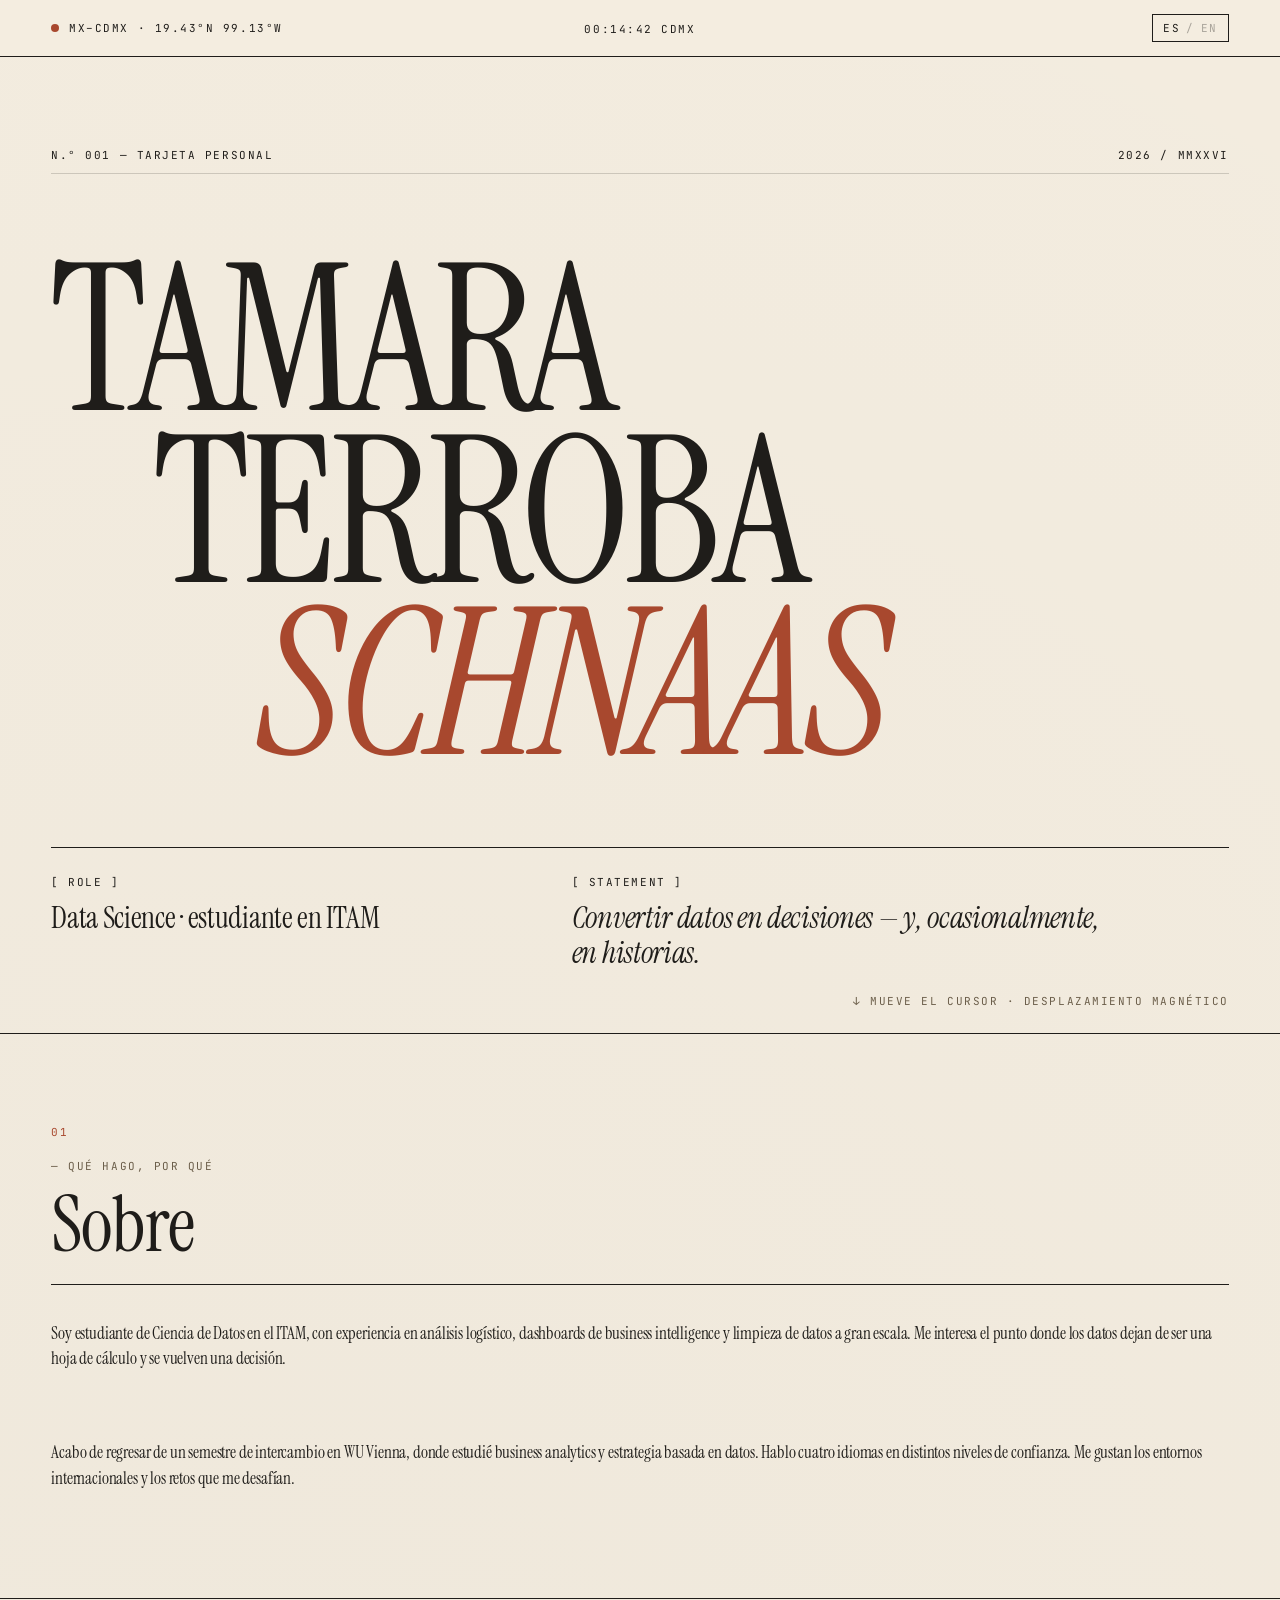
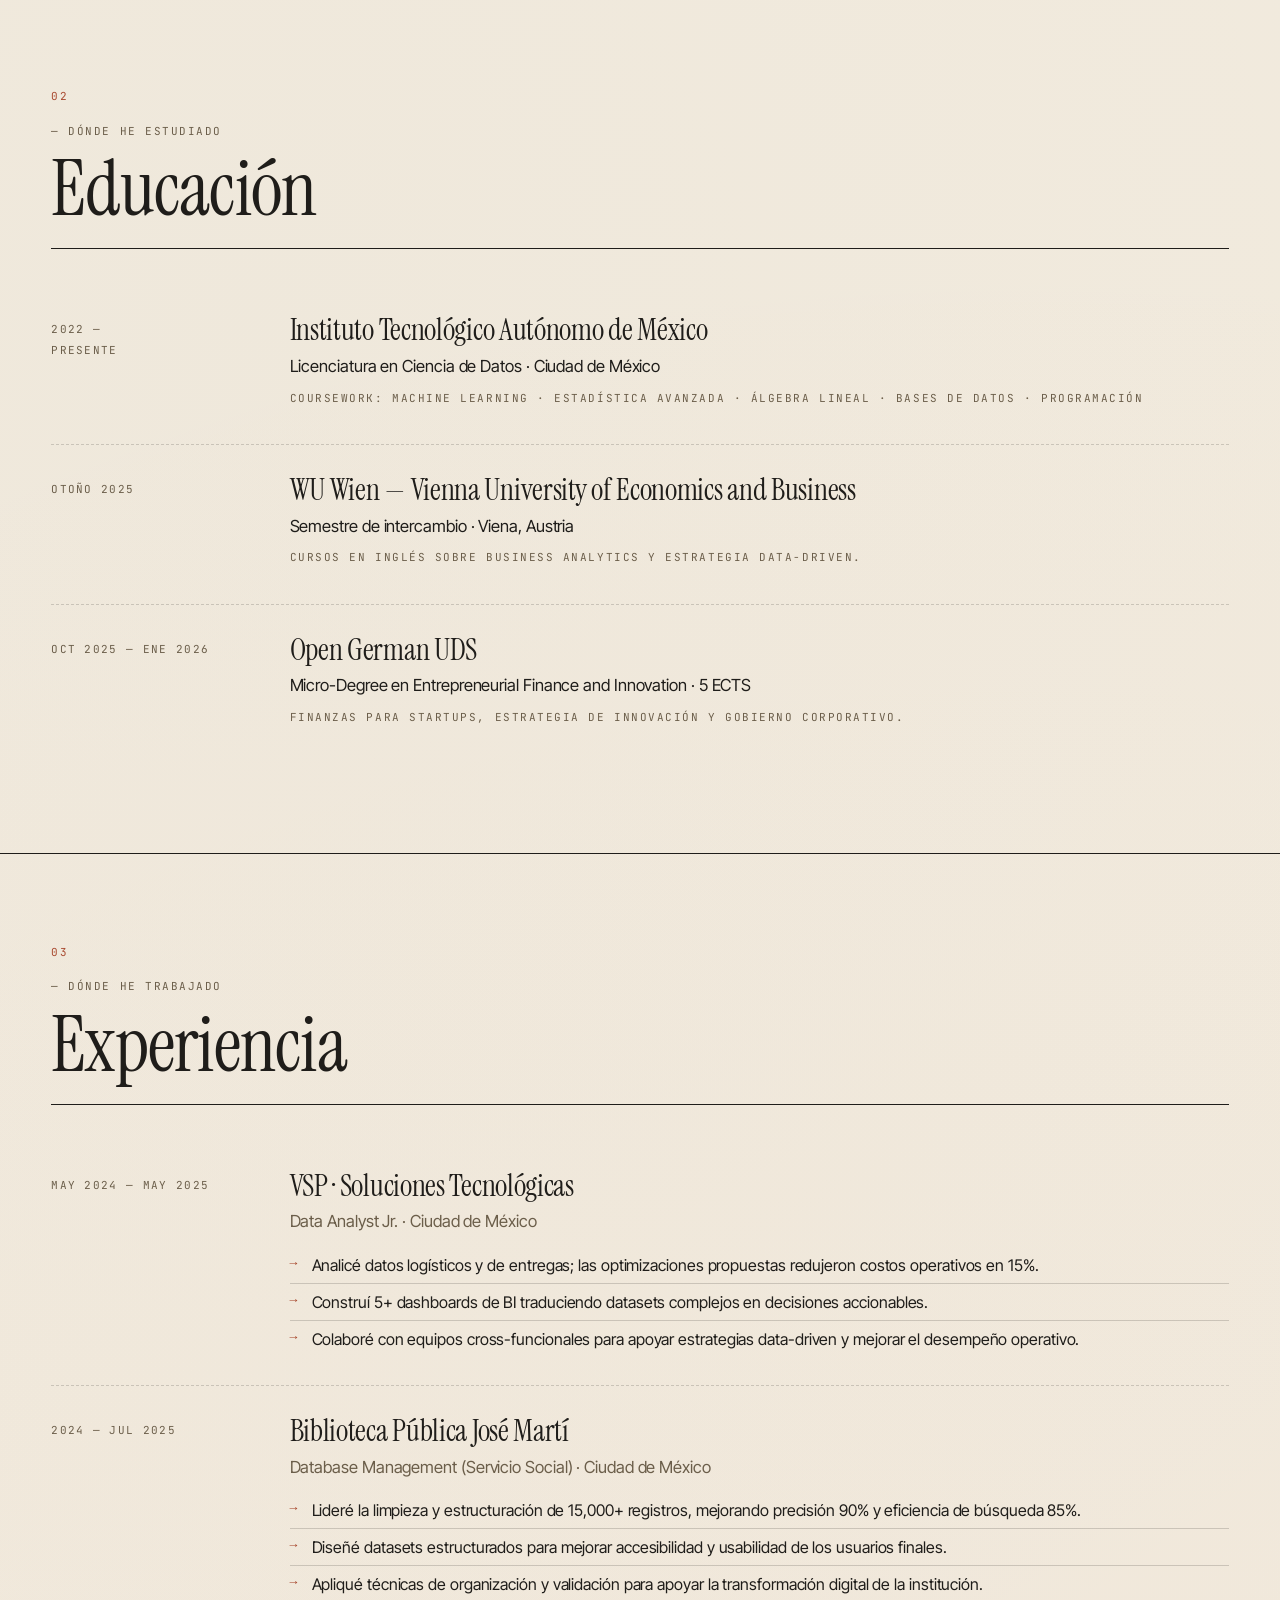
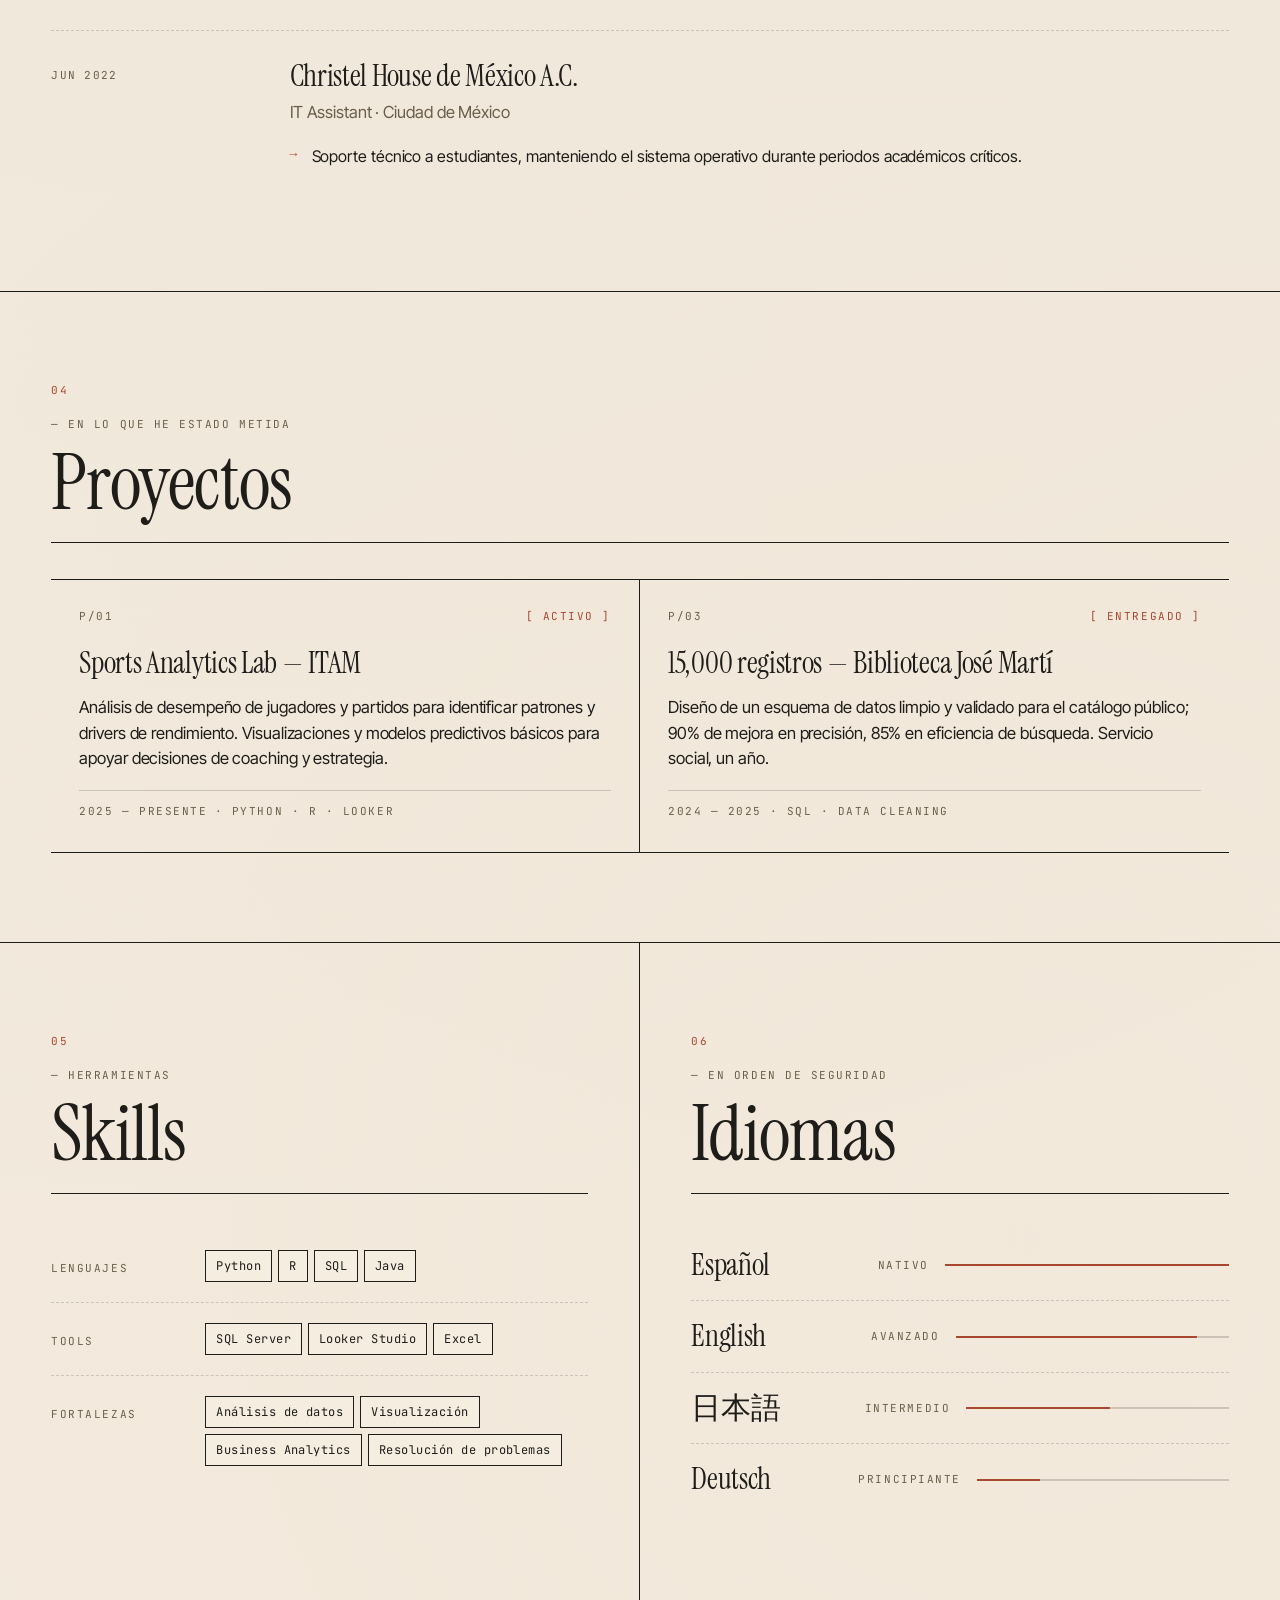
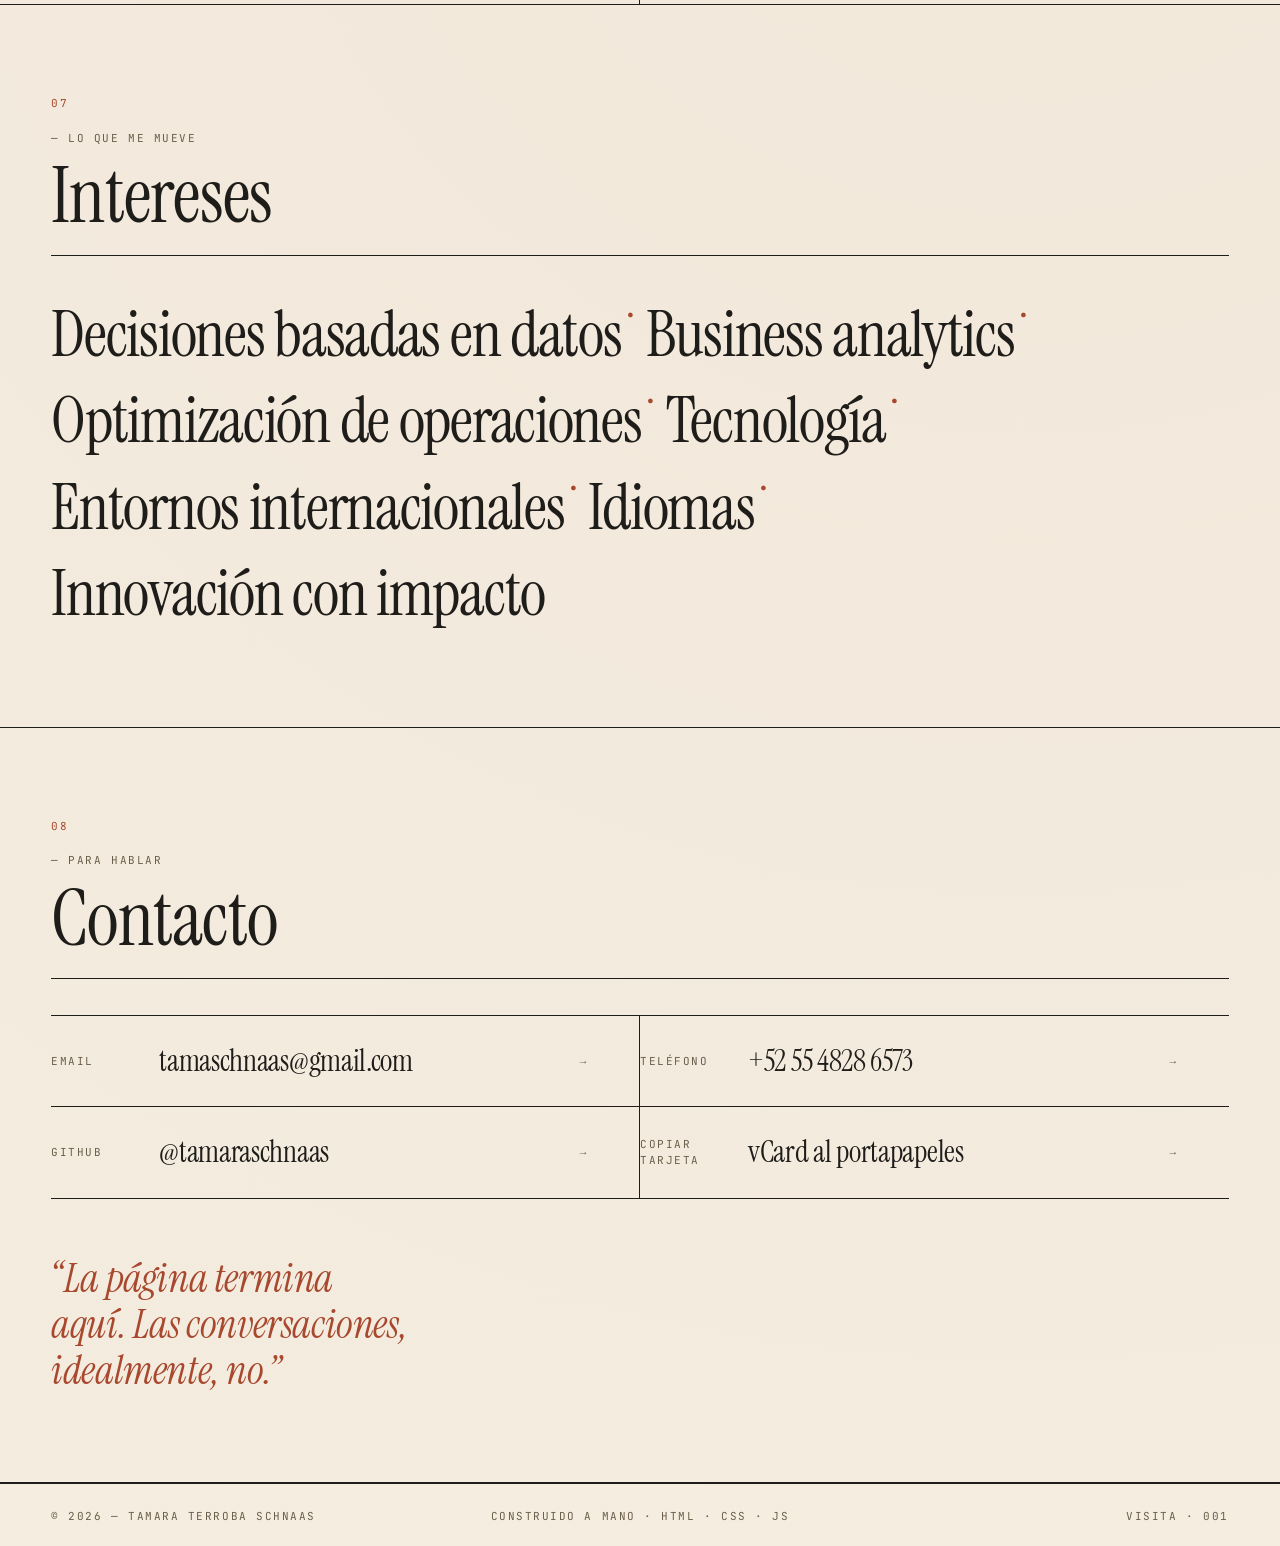
==== commit 4688f9b9: "Actualizar footer: CONSTRUIDO A MANO → CONSTRUIDO EN HTML · CSS · JS" ====
--- a/index.html
+++ b/index.html
@@ -330,7 +330,7 @@
   </script>
 
   <script type="__bundler/template">
-"<!DOCTYPE html>\n<html lang=\"es\"><head>\n<meta charset=\"utf-8\">\n<meta name=\"viewport\" content=\"width=device-width, initial-scale=1\">\n<title>Tamara Terroba Schnaas<\u002Ftitle>\n<meta name=\"description\" content=\"Tamara Terroba Schnaas — Data Science · ITAM · Mexico City\">\n\n<link rel=\"preconnect\" href=\"https://fonts.googleapis.com\">\n<link rel=\"preconnect\" href=\"https://fonts.gstatic.com\" crossorigin=\"\">\n<style>/* latin-ext */\n@font-face {\n  font-family: 'Instrument Serif';\n  font-style: italic;\n  font-weight: 400;\n  font-display: swap;\n  src: url(\"b1ce6847-fb6a-47ce-b79d-595afa4125a3\") format('woff2');\n  unicode-range: U+0100-02BA, U+02BD-02C5, U+02C7-02CC, U+02CE-02D7, U+02DD-02FF, U+0304, U+0308, U+0329, U+1D00-1DBF, U+1E00-1E9F, U+1EF2-1EFF, U+2020, U+20A0-20AB, U+20AD-20C0, U+2113, U+2C60-2C7F, U+A720-A7FF;\n}\n/* latin */\n@font-face {\n  font-family: 'Instrument Serif';\n  font-style: italic;\n  font-weight: 400;\n  font-display: swap;\n  src: url(\"161b18d4-b6bc-40db-8aa1-502d7fff1510\") format('woff2');\n  unicode-range: U+0000-00FF, U+0131, U+0152-0153, U+02BB-02BC, U+02C6, U+02DA, U+02DC, U+0304, U+0308, U+0329, U+2000-206F, U+20AC, U+2122, U+2191, U+2193, U+2212, U+2215, U+FEFF, U+FFFD;\n}\n/* latin-ext */\n@font-face {\n  font-family: 'Instrument Serif';\n  font-style: normal;\n  font-weight: 400;\n  font-display: swap;\n  src: url(\"ccc6c440-90b6-443a-9138-1686d65a515b\") format('woff2');\n  unicode-range: U+0100-02BA, U+02BD-02C5, U+02C7-02CC, U+02CE-02D7, U+02DD-02FF, U+0304, U+0308, U+0329, U+1D00-1DBF, U+1E00-1E9F, U+1EF2-1EFF, U+2020, U+20A0-20AB, U+20AD-20C0, U+2113, U+2C60-2C7F, U+A720-A7FF;\n}\n/* latin */\n@font-face {\n  font-family: 'Instrument Serif';\n  font-style: normal;\n  font-weight: 400;\n  font-display: swap;\n  src: url(\"44270eaa-55bd-42f8-bb9b-127b8465341b\") format('woff2');\n  unicode-range: U+0000-00FF, U+0131, U+0152-0153, U+02BB-02BC, U+02C6, U+02DA, U+02DC, U+0304, U+0308, U+0329, U+2000-206F, U+20AC, U+2122, U+2191, U+2193, U+2212, U+2215, U+FEFF, U+FFFD;\n}\n/* cyrillic-ext */\n@font-face {\n  font-family: 'Inter Tight';\n  font-style: normal;\n  font-weight: 300;\n  font-display: swap;\n  src: url(\"4a75c039-a8da-4e53-abc4-7f9bbba1fb8a\") format('woff2');\n  unicode-range: U+0460-052F, U+1C80-1C8A, U+20B4, U+2DE0-2DFF, U+A640-A69F, U+FE2E-FE2F;\n}\n/* cyrillic */\n@font-face {\n  font-family: 'Inter Tight';\n  font-style: normal;\n  font-weight: 300;\n  font-display: swap;\n  src: url(\"5964681e-9520-4dc1-8cf4-02ec57d38a99\") format('woff2');\n  unicode-range: U+0301, U+0400-045F, U+0490-0491, U+04B0-04B1, U+2116;\n}\n/* greek-ext */\n@font-face {\n  font-family: 'Inter Tight';\n  font-style: normal;\n  font-weight: 300;\n  font-display: swap;\n  src: url(\"7f45171a-392f-47a7-b084-66e9dddb8317\") format('woff2');\n  unicode-range: U+1F00-1FFF;\n}\n/* greek */\n@font-face {\n  font-family: 'Inter Tight';\n  font-style: normal;\n  font-weight: 300;\n  font-display: swap;\n  src: url(\"563a0522-6cb7-4f2a-8ef0-1c90b009c1e0\") format('woff2');\n  unicode-range: U+0370-0377, U+037A-037F, U+0384-038A, U+038C, U+038E-03A1, U+03A3-03FF;\n}\n/* vietnamese */\n@font-face {\n  font-family: 'Inter Tight';\n  font-style: normal;\n  font-weight: 300;\n  font-display: swap;\n  src: url(\"deca2511-20e1-4b24-8ba7-55d95fa99ea7\") format('woff2');\n  unicode-range: U+0102-0103, U+0110-0111, U+0128-0129, U+0168-0169, U+01A0-01A1, U+01AF-01B0, U+0300-0301, U+0303-0304, U+0308-0309, U+0323, U+0329, U+1EA0-1EF9, U+20AB;\n}\n/* latin-ext */\n@font-face {\n  font-family: 'Inter Tight';\n  font-style: normal;\n  font-weight: 300;\n  font-display: swap;\n  src: url(\"6e9cf0d6-466e-4c3c-9d29-f70f5fc4a789\") format('woff2');\n  unicode-range: U+0100-02BA, U+02BD-02C5, U+02C7-02CC, U+02CE-02D7, U+02DD-02FF, U+0304, U+0308, U+0329, U+1D00-1DBF, U+1E00-1E9F, U+1EF2-1EFF, U+2020, U+20A0-20AB, U+20AD-20C0, U+2113, U+2C60-2C7F, U+A720-A7FF;\n}\n/* latin */\n@font-face {\n  font-family: 'Inter Tight';\n  font-style: normal;\n  font-weight: 300;\n  font-display: swap;\n  src: url(\"638da850-5d6f-468c-8cb8-fd44d7ea035f\") format('woff2');\n  unicode-range: U+0000-00FF, U+0131, U+0152-0153, U+02BB-02BC, U+02C6, U+02DA, U+02DC, U+0304, U+0308, U+0329, U+2000-206F, U+20AC, U+2122, U+2191, U+2193, U+2212, U+2215, U+FEFF, U+FFFD;\n}\n/* cyrillic-ext */\n@font-face {\n  font-family: 'Inter Tight';\n  font-style: normal;\n  font-weight: 400;\n  font-display: swap;\n  src: url(\"4a75c039-a8da-4e53-abc4-7f9bbba1fb8a\") format('woff2');\n  unicode-range: U+0460-052F, U+1C80-1C8A, U+20B4, U+2DE0-2DFF, U+A640-A69F, U+FE2E-FE2F;\n}\n/* cyrillic */\n@font-face {\n  font-family: 'Inter Tight';\n  font-style: normal;\n  font-weight: 400;\n  font-display: swap;\n  src: url(\"5964681e-9520-4dc1-8cf4-02ec57d38a99\") format('woff2');\n  unicode-range: U+0301, U+0400-045F, U+0490-0491, U+04B0-04B1, U+2116;\n}\n/* greek-ext */\n@font-face {\n  font-family: 'Inter Tight';\n  font-style: normal;\n  font-weight: 400;\n  font-display: swap;\n  src: url(\"7f45171a-392f-47a7-b084-66e9dddb8317\") format('woff2');\n  unicode-range: U+1F00-1FFF;\n}\n/* greek */\n@font-face {\n  font-family: 'Inter Tight';\n  font-style: normal;\n  font-weight: 400;\n  font-display: swap;\n  src: url(\"563a0522-6cb7-4f2a-8ef0-1c90b009c1e0\") format('woff2');\n  unicode-range: U+0370-0377, U+037A-037F, U+0384-038A, U+038C, U+038E-03A1, U+03A3-03FF;\n}\n/* vietnamese */\n@font-face {\n  font-family: 'Inter Tight';\n  font-style: normal;\n  font-weight: 400;\n  font-display: swap;\n  src: url(\"deca2511-20e1-4b24-8ba7-55d95fa99ea7\") format('woff2');\n  unicode-range: U+0102-0103, U+0110-0111, U+0128-0129, U+0168-0169, U+01A0-01A1, U+01AF-01B0, U+0300-0301, U+0303-0304, U+0308-0309, U+0323, U+0329, U+1EA0-1EF9, U+20AB;\n}\n/* latin-ext */\n@font-face {\n  font-family: 'Inter Tight';\n  font-style: normal;\n  font-weight: 400;\n  font-display: swap;\n  src: url(\"6e9cf0d6-466e-4c3c-9d29-f70f5fc4a789\") format('woff2');\n  unicode-range: U+0100-02BA, U+02BD-02C5, U+02C7-02CC, U+02CE-02D7, U+02DD-02FF, U+0304, U+0308, U+0329, U+1D00-1DBF, U+1E00-1E9F, U+1EF2-1EFF, U+2020, U+20A0-20AB, U+20AD-20C0, U+2113, U+2C60-2C7F, U+A720-A7FF;\n}\n/* latin */\n@font-face {\n  font-family: 'Inter Tight';\n  font-style: normal;\n  font-weight: 400;\n  font-display: swap;\n  src: url(\"638da850-5d6f-468c-8cb8-fd44d7ea035f\") format('woff2');\n  unicode-range: U+0000-00FF, U+0131, U+0152-0153, U+02BB-02BC, U+02C6, U+02DA, U+02DC, U+0304, U+0308, U+0329, U+2000-206F, U+20AC, U+2122, U+2191, U+2193, U+2212, U+2215, U+FEFF, U+FFFD;\n}\n/* cyrillic-ext */\n@font-face {\n  font-family: 'Inter Tight';\n  font-style: normal;\n  font-weight: 500;\n  font-display: swap;\n  src: url(\"4a75c039-a8da-4e53-abc4-7f9bbba1fb8a\") format('woff2');\n  unicode-range: U+0460-052F, U+1C80-1C8A, U+20B4, U+2DE0-2DFF, U+A640-A69F, U+FE2E-FE2F;\n}\n/* cyrillic */\n@font-face {\n  font-family: 'Inter Tight';\n  font-style: normal;\n  font-weight: 500;\n  font-display: swap;\n  src: url(\"5964681e-9520-4dc1-8cf4-02ec57d38a99\") format('woff2');\n  unicode-range: U+0301, U+0400-045F, U+0490-0491, U+04B0-04B1, U+2116;\n}\n/* greek-ext */\n@font-face {\n  font-family: 'Inter Tight';\n  font-style: normal;\n  font-weight: 500;\n  font-display: swap;\n  src: url(\"7f45171a-392f-47a7-b084-66e9dddb8317\") format('woff2');\n  unicode-range: U+1F00-1FFF;\n}\n/* greek */\n@font-face {\n  font-family: 'Inter Tight';\n  font-style: normal;\n  font-weight: 500;\n  font-display: swap;\n  src: url(\"563a0522-6cb7-4f2a-8ef0-1c90b009c1e0\") format('woff2');\n  unicode-range: U+0370-0377, U+037A-037F, U+0384-038A, U+038C, U+038E-03A1, U+03A3-03FF;\n}\n/* vietnamese */\n@font-face {\n  font-family: 'Inter Tight';\n  font-style: normal;\n  font-weight: 500;\n  font-display: swap;\n  src: url(\"deca2511-20e1-4b24-8ba7-55d95fa99ea7\") format('woff2');\n  unicode-range: U+0102-0103, U+0110-0111, U+0128-0129, U+0168-0169, U+01A0-01A1, U+01AF-01B0, U+0300-0301, U+0303-0304, U+0308-0309, U+0323, U+0329, U+1EA0-1EF9, U+20AB;\n}\n/* latin-ext */\n@font-face {\n  font-family: 'Inter Tight';\n  font-style: normal;\n  font-weight: 500;\n  font-display: swap;\n  src: url(\"6e9cf0d6-466e-4c3c-9d29-f70f5fc4a789\") format('woff2');\n  unicode-range: U+0100-02BA, U+02BD-02C5, U+02C7-02CC, U+02CE-02D7, U+02DD-02FF, U+0304, U+0308, U+0329, U+1D00-1DBF, U+1E00-1E9F, U+1EF2-1EFF, U+2020, U+20A0-20AB, U+20AD-20C0, U+2113, U+2C60-2C7F, U+A720-A7FF;\n}\n/* latin */\n@font-face {\n  font-family: 'Inter Tight';\n  font-style: normal;\n  font-weight: 500;\n  font-display: swap;\n  src: url(\"638da850-5d6f-468c-8cb8-fd44d7ea035f\") format('woff2');\n  unicode-range: U+0000-00FF, U+0131, U+0152-0153, U+02BB-02BC, U+02C6, U+02DA, U+02DC, U+0304, U+0308, U+0329, U+2000-206F, U+20AC, U+2122, U+2191, U+2193, U+2212, U+2215, U+FEFF, U+FFFD;\n}\n/* cyrillic-ext */\n@font-face {\n  font-family: 'Inter Tight';\n  font-style: normal;\n  font-weight: 600;\n  font-display: swap;\n  src: url(\"4a75c039-a8da-4e53-abc4-7f9bbba1fb8a\") format('woff2');\n  unicode-range: U+0460-052F, U+1C80-1C8A, U+20B4, U+2DE0-2DFF, U+A640-A69F, U+FE2E-FE2F;\n}\n/* cyrillic */\n@font-face {\n  font-family: 'Inter Tight';\n  font-style: normal;\n  font-weight: 600;\n  font-display: swap;\n  src: url(\"5964681e-9520-4dc1-8cf4-02ec57d38a99\") format('woff2');\n  unicode-range: U+0301, U+0400-045F, U+0490-0491, U+04B0-04B1, U+2116;\n}\n/* greek-ext */\n@font-face {\n  font-family: 'Inter Tight';\n  font-style: normal;\n  font-weight: 600;\n  font-display: swap;\n  src: url(\"7f45171a-392f-47a7-b084-66e9dddb8317\") format('woff2');\n  unicode-range: U+1F00-1FFF;\n}\n/* greek */\n@font-face {\n  font-family: 'Inter Tight';\n  font-style: normal;\n  font-weight: 600;\n  font-display: swap;\n  src: url(\"563a0522-6cb7-4f2a-8ef0-1c90b009c1e0\") format('woff2');\n  unicode-range: U+0370-0377, U+037A-037F, U+0384-038A, U+038C, U+038E-03A1, U+03A3-03FF;\n}\n/* vietnamese */\n@font-face {\n  font-family: 'Inter Tight';\n  font-style: normal;\n  font-weight: 600;\n  font-display: swap;\n  src: url(\"deca2511-20e1-4b24-8ba7-55d95fa99ea7\") format('woff2');\n  unicode-range: U+0102-0103, U+0110-0111, U+0128-0129, U+0168-0169, U+01A0-01A1, U+01AF-01B0, U+0300-0301, U+0303-0304, U+0308-0309, U+0323, U+0329, U+1EA0-1EF9, U+20AB;\n}\n/* latin-ext */\n@font-face {\n  font-family: 'Inter Tight';\n  font-style: normal;\n  font-weight: 600;\n  font-display: swap;\n  src: url(\"6e9cf0d6-466e-4c3c-9d29-f70f5fc4a789\") format('woff2');\n  unicode-range: U+0100-02BA, U+02BD-02C5, U+02C7-02CC, U+02CE-02D7, U+02DD-02FF, U+0304, U+0308, U+0329, U+1D00-1DBF, U+1E00-1E9F, U+1EF2-1EFF, U+2020, U+20A0-20AB, U+20AD-20C0, U+2113, U+2C60-2C7F, U+A720-A7FF;\n}\n/* latin */\n@font-face {\n  font-family: 'Inter Tight';\n  font-style: normal;\n  font-weight: 600;\n  font-display: swap;\n  src: url(\"638da850-5d6f-468c-8cb8-fd44d7ea035f\") format('woff2');\n  unicode-range: U+0000-00FF, U+0131, U+0152-0153, U+02BB-02BC, U+02C6, U+02DA, U+02DC, U+0304, U+0308, U+0329, U+2000-206F, U+20AC, U+2122, U+2191, U+2193, U+2212, U+2215, U+FEFF, U+FFFD;\n}\n/* cyrillic-ext */\n@font-face {\n  font-family: 'Inter Tight';\n  font-style: normal;\n  font-weight: 700;\n  font-display: swap;\n  src: url(\"4a75c039-a8da-4e53-abc4-7f9bbba1fb8a\") format('woff2');\n  unicode-range: U+0460-052F, U+1C80-1C8A, U+20B4, U+2DE0-2DFF, U+A640-A69F, U+FE2E-FE2F;\n}\n/* cyrillic */\n@font-face {\n  font-family: 'Inter Tight';\n  font-style: normal;\n  font-weight: 700;\n  font-display: swap;\n  src: url(\"5964681e-9520-4dc1-8cf4-02ec57d38a99\") format('woff2');\n  unicode-range: U+0301, U+0400-045F, U+0490-0491, U+04B0-04B1, U+2116;\n}\n/* greek-ext */\n@font-face {\n  font-family: 'Inter Tight';\n  font-style: normal;\n  font-weight: 700;\n  font-display: swap;\n  src: url(\"7f45171a-392f-47a7-b084-66e9dddb8317\") format('woff2');\n  unicode-range: U+1F00-1FFF;\n}\n/* greek */\n@font-face {\n  font-family: 'Inter Tight';\n  font-style: normal;\n  font-weight: 700;\n  font-display: swap;\n  src: url(\"563a0522-6cb7-4f2a-8ef0-1c90b009c1e0\") format('woff2');\n  unicode-range: U+0370-0377, U+037A-037F, U+0384-038A, U+038C, U+038E-03A1, U+03A3-03FF;\n}\n/* vietnamese */\n@font-face {\n  font-family: 'Inter Tight';\n  font-style: normal;\n  font-weight: 700;\n  font-display: swap;\n  src: url(\"deca2511-20e1-4b24-8ba7-55d95fa99ea7\") format('woff2');\n  unicode-range: U+0102-0103, U+0110-0111, U+0128-0129, U+0168-0169, U+01A0-01A1, U+01AF-01B0, U+0300-0301, U+0303-0304, U+0308-0309, U+0323, U+0329, U+1EA0-1EF9, U+20AB;\n}\n/* latin-ext */\n@font-face {\n  font-family: 'Inter Tight';\n  font-style: normal;\n  font-weight: 700;\n  font-display: swap;\n  src: url(\"6e9cf0d6-466e-4c3c-9d29-f70f5fc4a789\") format('woff2');\n  unicode-range: U+0100-02BA, U+02BD-02C5, U+02C7-02CC, U+02CE-02D7, U+02DD-02FF, U+0304, U+0308, U+0329, U+1D00-1DBF, U+1E00-1E9F, U+1EF2-1EFF, U+2020, U+20A0-20AB, U+20AD-20C0, U+2113, U+2C60-2C7F, U+A720-A7FF;\n}\n/* latin */\n@font-face {\n  font-family: 'Inter Tight';\n  font-style: normal;\n  font-weight: 700;\n  font-display: swap;\n  src: url(\"638da850-5d6f-468c-8cb8-fd44d7ea035f\") format('woff2');\n  unicode-range: U+0000-00FF, U+0131, U+0152-0153, U+02BB-02BC, U+02C6, U+02DA, U+02DC, U+0304, U+0308, U+0329, U+2000-206F, U+20AC, U+2122, U+2191, U+2193, U+2212, U+2215, U+FEFF, U+FFFD;\n}\n/* cyrillic-ext */\n@font-face {\n  font-family: 'JetBrains Mono';\n  font-style: normal;\n  font-weight: 300;\n  font-display: swap;\n  src: url(\"08e6538d-4504-496a-a97c-2745b6282d94\") format('woff2');\n  unicode-range: U+0460-052F, U+1C80-1C8A, U+20B4, U+2DE0-2DFF, U+A640-A69F, U+FE2E-FE2F;\n}\n/* cyrillic */\n@font-face {\n  font-family: 'JetBrains Mono';\n  font-style: normal;\n  font-weight: 300;\n  font-display: swap;\n  src: url(\"037b24af-4221-4045-8560-0cff24bb147a\") format('woff2');\n  unicode-range: U+0301, U+0400-045F, U+0490-0491, U+04B0-04B1, U+2116;\n}\n/* greek */\n@font-face {\n  font-family: 'JetBrains Mono';\n  font-style: normal;\n  font-weight: 300;\n  font-display: swap;\n  src: url(\"39520f8b-e7bb-487e-a9ef-315a5d78d356\") format('woff2');\n  unicode-range: U+0370-0377, U+037A-037F, U+0384-038A, U+038C, U+038E-03A1, U+03A3-03FF;\n}\n/* vietnamese */\n@font-face {\n  font-family: 'JetBrains Mono';\n  font-style: normal;\n  font-weight: 300;\n  font-display: swap;\n  src: url(\"b397c2c6-08c3-4112-8207-ab3ffc8dd2ec\") format('woff2');\n  unicode-range: U+0102-0103, U+0110-0111, U+0128-0129, U+0168-0169, U+01A0-01A1, U+01AF-01B0, U+0300-0301, U+0303-0304, U+0308-0309, U+0323, U+0329, U+1EA0-1EF9, U+20AB;\n}\n/* latin-ext */\n@font-face {\n  font-family: 'JetBrains Mono';\n  font-style: normal;\n  font-weight: 300;\n  font-display: swap;\n  src: url(\"6823172a-6baa-438f-a2e1-4074765903aa\") format('woff2');\n  unicode-range: U+0100-02BA, U+02BD-02C5, U+02C7-02CC, U+02CE-02D7, U+02DD-02FF, U+0304, U+0308, U+0329, U+1D00-1DBF, U+1E00-1E9F, U+1EF2-1EFF, U+2020, U+20A0-20AB, U+20AD-20C0, U+2113, U+2C60-2C7F, U+A720-A7FF;\n}\n/* latin */\n@font-face {\n  font-family: 'JetBrains Mono';\n  font-style: normal;\n  font-weight: 300;\n  font-display: swap;\n  src: url(\"814c5f70-953a-47d3-a3dd-bf13b16e2b4f\") format('woff2');\n  unicode-range: U+0000-00FF, U+0131, U+0152-0153, U+02BB-02BC, U+02C6, U+02DA, U+02DC, U+0304, U+0308, U+0329, U+2000-206F, U+20AC, U+2122, U+2191, U+2193, U+2212, U+2215, U+FEFF, U+FFFD;\n}\n/* cyrillic-ext */\n@font-face {\n  font-family: 'JetBrains Mono';\n  font-style: normal;\n  font-weight: 400;\n  font-display: swap;\n  src: url(\"08e6538d-4504-496a-a97c-2745b6282d94\") format('woff2');\n  unicode-range: U+0460-052F, U+1C80-1C8A, U+20B4, U+2DE0-2DFF, U+A640-A69F, U+FE2E-FE2F;\n}\n/* cyrillic */\n@font-face {\n  font-family: 'JetBrains Mono';\n  font-style: normal;\n  font-weight: 400;\n  font-display: swap;\n  src: url(\"037b24af-4221-4045-8560-0cff24bb147a\") format('woff2');\n  unicode-range: U+0301, U+0400-045F, U+0490-0491, U+04B0-04B1, U+2116;\n}\n/* greek */\n@font-face {\n  font-family: 'JetBrains Mono';\n  font-style: normal;\n  font-weight: 400;\n  font-display: swap;\n  src: url(\"39520f8b-e7bb-487e-a9ef-315a5d78d356\") format('woff2');\n  unicode-range: U+0370-0377, U+037A-037F, U+0384-038A, U+038C, U+038E-03A1, U+03A3-03FF;\n}\n/* vietnamese */\n@font-face {\n  font-family: 'JetBrains Mono';\n  font-style: normal;\n  font-weight: 400;\n  font-display: swap;\n  src: url(\"b397c2c6-08c3-4112-8207-ab3ffc8dd2ec\") format('woff2');\n  unicode-range: U+0102-0103, U+0110-0111, U+0128-0129, U+0168-0169, U+01A0-01A1, U+01AF-01B0, U+0300-0301, U+0303-0304, U+0308-0309, U+0323, U+0329, U+1EA0-1EF9, U+20AB;\n}\n/* latin-ext */\n@font-face {\n  font-family: 'JetBrains Mono';\n  font-style: normal;\n  font-weight: 400;\n  font-display: swap;\n  src: url(\"6823172a-6baa-438f-a2e1-4074765903aa\") format('woff2');\n  unicode-range: U+0100-02BA, U+02BD-02C5, U+02C7-02CC, U+02CE-02D7, U+02DD-02FF, U+0304, U+0308, U+0329, U+1D00-1DBF, U+1E00-1E9F, U+1EF2-1EFF, U+2020, U+20A0-20AB, U+20AD-20C0, U+2113, U+2C60-2C7F, U+A720-A7FF;\n}\n/* latin */\n@font-face {\n  font-family: 'JetBrains Mono';\n  font-style: normal;\n  font-weight: 400;\n  font-display: swap;\n  src: url(\"814c5f70-953a-47d3-a3dd-bf13b16e2b4f\") format('woff2');\n  unicode-range: U+0000-00FF, U+0131, U+0152-0153, U+02BB-02BC, U+02C6, U+02DA, U+02DC, U+0304, U+0308, U+0329, U+2000-206F, U+20AC, U+2122, U+2191, U+2193, U+2212, U+2215, U+FEFF, U+FFFD;\n}\n/* cyrillic-ext */\n@font-face {\n  font-family: 'JetBrains Mono';\n  font-style: normal;\n  font-weight: 500;\n  font-display: swap;\n  src: url(\"08e6538d-4504-496a-a97c-2745b6282d94\") format('woff2');\n  unicode-range: U+0460-052F, U+1C80-1C8A, U+20B4, U+2DE0-2DFF, U+A640-A69F, U+FE2E-FE2F;\n}\n/* cyrillic */\n@font-face {\n  font-family: 'JetBrains Mono';\n  font-style: normal;\n  font-weight: 500;\n  font-display: swap;\n  src: url(\"037b24af-4221-4045-8560-0cff24bb147a\") format('woff2');\n  unicode-range: U+0301, U+0400-045F, U+0490-0491, U+04B0-04B1, U+2116;\n}\n/* greek */\n@font-face {\n  font-family: 'JetBrains Mono';\n  font-style: normal;\n  font-weight: 500;\n  font-display: swap;\n  src: url(\"39520f8b-e7bb-487e-a9ef-315a5d78d356\") format('woff2');\n  unicode-range: U+0370-0377, U+037A-037F, U+0384-038A, U+038C, U+038E-03A1, U+03A3-03FF;\n}\n/* vietnamese */\n@font-face {\n  font-family: 'JetBrains Mono';\n  font-style: normal;\n  font-weight: 500;\n  font-display: swap;\n  src: url(\"b397c2c6-08c3-4112-8207-ab3ffc8dd2ec\") format('woff2');\n  unicode-range: U+0102-0103, U+0110-0111, U+0128-0129, U+0168-0169, U+01A0-01A1, U+01AF-01B0, U+0300-0301, U+0303-0304, U+0308-0309, U+0323, U+0329, U+1EA0-1EF9, U+20AB;\n}\n/* latin-ext */\n@font-face {\n  font-family: 'JetBrains Mono';\n  font-style: normal;\n  font-weight: 500;\n  font-display: swap;\n  src: url(\"6823172a-6baa-438f-a2e1-4074765903aa\") format('woff2');\n  unicode-range: U+0100-02BA, U+02BD-02C5, U+02C7-02CC, U+02CE-02D7, U+02DD-02FF, U+0304, U+0308, U+0329, U+1D00-1DBF, U+1E00-1E9F, U+1EF2-1EFF, U+2020, U+20A0-20AB, U+20AD-20C0, U+2113, U+2C60-2C7F, U+A720-A7FF;\n}\n/* latin */\n@font-face {\n  font-family: 'JetBrains Mono';\n  font-style: normal;\n  font-weight: 500;\n  font-display: swap;\n  src: url(\"814c5f70-953a-47d3-a3dd-bf13b16e2b4f\") format('woff2');\n  unicode-range: U+0000-00FF, U+0131, U+0152-0153, U+02BB-02BC, U+02C6, U+02DA, U+02DC, U+0304, U+0308, U+0329, U+2000-206F, U+20AC, U+2122, U+2191, U+2193, U+2212, U+2215, U+FEFF, U+FFFD;\n}\n/* cyrillic-ext */\n@font-face {\n  font-family: 'JetBrains Mono';\n  font-style: normal;\n  font-weight: 600;\n  font-display: swap;\n  src: url(\"08e6538d-4504-496a-a97c-2745b6282d94\") format('woff2');\n  unicode-range: U+0460-052F, U+1C80-1C8A, U+20B4, U+2DE0-2DFF, U+A640-A69F, U+FE2E-FE2F;\n}\n/* cyrillic */\n@font-face {\n  font-family: 'JetBrains Mono';\n  font-style: normal;\n  font-weight: 600;\n  font-display: swap;\n  src: url(\"037b24af-4221-4045-8560-0cff24bb147a\") format('woff2');\n  unicode-range: U+0301, U+0400-045F, U+0490-0491, U+04B0-04B1, U+2116;\n}\n/* greek */\n@font-face {\n  font-family: 'JetBrains Mono';\n  font-style: normal;\n  font-weight: 600;\n  font-display: swap;\n  src: url(\"39520f8b-e7bb-487e-a9ef-315a5d78d356\") format('woff2');\n  unicode-range: U+0370-0377, U+037A-037F, U+0384-038A, U+038C, U+038E-03A1, U+03A3-03FF;\n}\n/* vietnamese */\n@font-face {\n  font-family: 'JetBrains Mono';\n  font-style: normal;\n  font-weight: 600;\n  font-display: swap;\n  src: url(\"b397c2c6-08c3-4112-8207-ab3ffc8dd2ec\") format('woff2');\n  unicode-range: U+0102-0103, U+0110-0111, U+0128-0129, U+0168-0169, U+01A0-01A1, U+01AF-01B0, U+0300-0301, U+0303-0304, U+0308-0309, U+0323, U+0329, U+1EA0-1EF9, U+20AB;\n}\n/* latin-ext */\n@font-face {\n  font-family: 'JetBrains Mono';\n  font-style: normal;\n  font-weight: 600;\n  font-display: swap;\n  src: url(\"6823172a-6baa-438f-a2e1-4074765903aa\") format('woff2');\n  unicode-range: U+0100-02BA, U+02BD-02C5, U+02C7-02CC, U+02CE-02D7, U+02DD-02FF, U+0304, U+0308, U+0329, U+1D00-1DBF, U+1E00-1E9F, U+1EF2-1EFF, U+2020, U+20A0-20AB, U+20AD-20C0, U+2113, U+2C60-2C7F, U+A720-A7FF;\n}\n/* latin */\n@font-face {\n  font-family: 'JetBrains Mono';\n  font-style: normal;\n  font-weight: 600;\n  font-display: swap;\n  src: url(\"814c5f70-953a-47d3-a3dd-bf13b16e2b4f\") format('woff2');\n  unicode-range: U+0000-00FF, U+0131, U+0152-0153, U+02BB-02BC, U+02C6, U+02DA, U+02DC, U+0304, U+0308, U+0329, U+2000-206F, U+20AC, U+2122, U+2191, U+2193, U+2212, U+2215, U+FEFF, U+FFFD;\n}\n<\u002Fstyle>\n<style>/* =====================================================\n   TAMARA — PERSONAL SITE\n   Aesthetic: brutalist editorial · warm cream + terracotta\n   ===================================================== */\n\n:root {\n  --bg: #f4ede0;\n  --bg-2: #ece2cf;\n  --ink: #1f1d1a;\n  --ink-2: #6b5e4a;\n  --accent: #a8482e;\n  --accent-2: #c8623f;\n  --rule: #1f1d1a;\n  --rule-soft: rgba(31, 29, 26, 0.18);\n\n  --serif: \"Instrument Serif\", \"Times New Roman\", serif;\n  --sans:  \"Inter Tight\", system-ui, -apple-system, \"Helvetica Neue\", Arial, sans-serif;\n  --mono:  \"JetBrains Mono\", ui-monospace, \"SF Mono\", Menlo, Consolas, monospace;\n\n  --pad: clamp(20px, 4vw, 56px);\n  --pad-y: clamp(48px, 7vw, 96px);\n}\n\n* { box-sizing: border-box; }\nhtml, body { margin: 0; padding: 0; }\nhtml { scroll-behavior: smooth; }\n\nbody {\n  background: var(--bg);\n  color: var(--ink);\n  font-family: var(--sans);\n  font-size: 17px;\n  line-height: 1.5;\n  letter-spacing: -0.005em;\n  -webkit-font-smoothing: antialiased;\n  text-rendering: optimizeLegibility;\n  overflow-x: hidden;\n\n  /* subtle paper grain */\n  background-image:\n    radial-gradient(circle at 20% 30%, rgba(31,29,26,0.025) 0, transparent 60%),\n    radial-gradient(circle at 80% 70%, rgba(168,72,46,0.03) 0, transparent 60%);\n}\n\n::selection { background: var(--accent); color: var(--bg); }\n\na { color: inherit; text-decoration: none; }\n\np { margin: 0 0 1em; text-wrap: pretty; }\nem, .italic { font-style: italic; }\n\n.serif { font-family: var(--serif); font-weight: 400; letter-spacing: -0.01em; line-height: 1.05; }\n.mono  { font-family: var(--mono); font-weight: 400; letter-spacing: 0.02em; }\n.micro { font-size: 11px; text-transform: uppercase; letter-spacing: 0.14em; }\n.lg { font-size: clamp(20px, 2.4vw, 30px); line-height: 1.15; }\n.xl { font-size: clamp(40px, 6vw, 84px); line-height: 0.95; }\n.md { font-size: clamp(15px, 1.3vw, 18px); line-height: 1.55; }\n.mute { color: var(--ink-2); }\n\n/* =====================================================\n   TOPBAR\n   ===================================================== */\n.topbar {\n  position: sticky; top: 0; z-index: 50;\n  display: grid; grid-template-columns: 1fr auto 1fr;\n  align-items: center;\n  padding: 14px var(--pad);\n  background: var(--bg);\n  border-bottom: 1px solid var(--rule);\n  backdrop-filter: blur(6px);\n}\n.topbar__left { display: flex; align-items: center; gap: 10px; }\n.topbar__center { text-align: center; }\n.topbar__right { justify-self: end; }\n\n.dot {\n  width: 8px; height: 8px; border-radius: 50%;\n  background: var(--accent);\n  box-shadow: 0 0 0 0 rgba(168,72,46,0.5);\n  animation: pulse 2.4s infinite;\n}\n@keyframes pulse {\n  0%,100% { box-shadow: 0 0 0 0 rgba(168,72,46,0.55); }\n  50%     { box-shadow: 0 0 0 6px rgba(168,72,46,0);    }\n}\n\n.lang-toggle {\n  background: none; border: 1px solid var(--rule);\n  padding: 6px 10px; cursor: pointer;\n  font-family: var(--mono); font-size: 11px; letter-spacing: 0.14em;\n  display: inline-flex; align-items: center; gap: 6px;\n  color: var(--ink); border-radius: 0;\n  transition: background .2s ease, color .2s ease;\n}\n.lang-toggle:hover { background: var(--ink); color: var(--bg); }\n.lang-toggle__opt { opacity: .35; transition: opacity .2s ease; }\n.lang-toggle__opt.is-active { opacity: 1; }\n.lang-toggle__sep { opacity: .35; }\n\n/* =====================================================\n   HERO\n   ===================================================== */\n.hero {\n  position: relative;\n  padding: var(--pad-y) var(--pad) calc(var(--pad-y) * 0.7);\n  border-bottom: 1px solid var(--rule);\n  min-height: 88vh;\n  display: flex; flex-direction: column; justify-content: space-between;\n  overflow: hidden;\n}\n.hero__meta {\n  display: flex; justify-content: space-between;\n  border-bottom: 1px solid var(--rule-soft);\n  padding-bottom: 10px;\n}\n\n.hero__name {\n  font-family: var(--serif);\n  font-size: clamp(64px, 16vw, 240px);\n  line-height: 0.84;\n  margin: clamp(40px, 7vw, 80px) 0 clamp(40px, 6vw, 80px);\n  letter-spacing: -0.03em;\n  font-weight: 400;\n}\n.hero__name .line { display: block; }\n.hero__name .line--indent  { padding-left: 8vw; }\n.hero__name .line--indent2 { padding-left: 16vw; font-style: italic; color: var(--accent); }\n.hero__name .word {\n  display: inline-block;\n  will-change: transform;\n  transition: transform 0.6s cubic-bezier(0.2, 0.9, 0.2, 1);\n}\n\n.hero__sub {\n  display: grid;\n  grid-template-columns: 1fr 1.4fr;\n  gap: clamp(24px, 4vw, 64px);\n  border-top: 1px solid var(--rule);\n  padding-top: 20px;\n}\n.hero__sub p { margin: 8px 0 0; max-width: 32ch; }\n.hero__sub .hero__tag p { max-width: 38ch; }\n\n.hero__hint {\n  position: absolute; right: var(--pad); bottom: 24px;\n  color: var(--ink-2);\n}\n\n/* =====================================================\n   BLOCKS (sections)\n   ===================================================== */\n.block {\n  padding: var(--pad-y) var(--pad);\n  border-bottom: 1px solid var(--rule);\n  position: relative;\n}\n.block__num {\n  font-size: 11px; letter-spacing: 0.14em;\n  color: var(--accent);\n  margin-bottom: 18px;\n}\n.block__head {\n  display: flex; flex-direction: column;\n  align-items: flex-start; gap: 14px;\n  border-bottom: 1px solid var(--rule);\n  padding-bottom: 22px;\n  margin-bottom: 36px;\n}\n.block__head h2 { margin: 0; order: 2; }\n.block__head .micro { color: var(--ink-2); order: 1; }\n\n.two-col {\n  display: grid;\n  grid-template-columns: 1.1fr 1fr;\n  gap: clamp(24px, 4vw, 80px);\n}\n@media (max-width: 720px) {\n  .two-col { grid-template-columns: 1fr; }\n}\n\n/* =====================================================\n   ROWS (timeline-like list)\n   ===================================================== */\n.row {\n  display: grid;\n  grid-template-columns: 200px 1fr;\n  gap: clamp(20px, 3vw, 56px);\n  padding: 28px 0;\n  border-bottom: 1px dashed var(--rule-soft);\n  transition: background .25s ease, padding-left .35s cubic-bezier(0.2,0.9,0.2,1);\n}\n.row:last-child { border-bottom: 0; }\n.row:hover {\n  background: linear-gradient(90deg, rgba(168,72,46,0.06), transparent 70%);\n  padding-left: 12px;\n}\n.row__when {\n  font-size: 11px; letter-spacing: 0.12em; text-transform: uppercase;\n  color: var(--ink-2);\n  display: flex; flex-direction: column; gap: 4px;\n  padding-top: 8px;\n}\n.row__what h3 { margin: 0 0 6px; }\n.row__what p { margin: 0 0 10px; }\n.bullets { margin: 12px 0 0; padding: 0; list-style: none; }\n.bullets li {\n  font-size: 16px; line-height: 1.5;\n  padding: 6px 0 6px 22px;\n  position: relative;\n  border-top: 1px solid var(--rule-soft);\n}\n.bullets li:first-child { border-top: 0; }\n.bullets li::before {\n  content: \"→\"; position: absolute; left: 0; top: 6px;\n  color: var(--accent); font-family: var(--mono); font-size: 13px;\n}\n\n@media (max-width: 720px) {\n  .row { grid-template-columns: 1fr; gap: 8px; }\n  .row__when { padding-top: 0; }\n}\n\n/* =====================================================\n   CARDS (projects)\n   ===================================================== */\n.block__body {\n  display: flex; flex-direction: column;\n}\n#proyectos .block__body {\n  display: grid;\n  grid-template-columns: repeat(auto-fit, minmax(280px, 1fr));\n  gap: 0;\n  border-top: 1px solid var(--rule);\n}\n.card {\n  padding: 28px 28px 32px;\n  border-right: 1px solid var(--rule);\n  border-bottom: 1px solid var(--rule);\n  transition: background .3s ease;\n  position: relative;\n}\n.card:last-child { border-right: 0; }\n.card:hover { background: var(--bg-2); }\n.card__top {\n  display: flex; justify-content: space-between;\n  margin-bottom: 22px;\n  color: var(--ink-2);\n}\n.card__top span:last-child { color: var(--accent); }\n.card h3 { margin: 0 0 14px; }\n.card p { margin: 0 0 18px; }\n.card__meta {\n  color: var(--ink-2);\n  display: flex; gap: 8px; flex-wrap: wrap;\n  border-top: 1px solid var(--rule-soft);\n  padding-top: 12px;\n}\n\n@media (max-width: 720px) {\n  #proyectos .block__body { grid-template-columns: 1fr; }\n  .card { border-right: 0; }\n}\n\n/* =====================================================\n   SPLIT (skills + idiomas)\n   ===================================================== */\n.block--split { padding: 0; }\n.split {\n  display: grid;\n  grid-template-columns: 1fr 1fr;\n}\n.split__col {\n  padding: var(--pad-y) var(--pad);\n  border-right: 1px solid var(--rule);\n}\n.split__col:last-child { border-right: 0; }\n@media (max-width: 860px) {\n  .split { grid-template-columns: 1fr; }\n  .split__col { border-right: 0; border-bottom: 1px solid var(--rule); }\n  .split__col:last-child { border-bottom: 0; }\n}\n\n/* skills */\n.kv__row {\n  display: grid;\n  grid-template-columns: 130px 1fr;\n  gap: 24px;\n  padding: 20px 0;\n  border-bottom: 1px dashed var(--rule-soft);\n  align-items: start;\n}\n.kv__row:last-child { border-bottom: 0; }\n.kv__row .micro { padding-top: 10px; color: var(--ink-2); }\n.chips { display: flex; flex-wrap: wrap; gap: 6px; }\n.chip {\n  display: inline-block;\n  padding: 6px 10px;\n  border: 1px solid var(--rule);\n  font-family: var(--mono); font-size: 12px;\n  letter-spacing: 0.04em;\n  background: var(--bg);\n  transition: background .2s ease, color .2s ease, transform .2s ease;\n}\n.chip:hover {\n  background: var(--ink); color: var(--bg);\n  transform: translate(-2px, -2px);\n  box-shadow: 4px 4px 0 0 var(--accent);\n}\n\n/* idiomas */\n.lang-list { list-style: none; padding: 0; margin: 0; }\n.lang-list li {\n  display: grid;\n  grid-template-columns: 1.2fr auto 2fr;\n  align-items: center;\n  gap: 16px;\n  padding: 18px 0;\n  border-bottom: 1px dashed var(--rule-soft);\n}\n.lang-list li:last-child { border-bottom: 0; }\n.lang-list .mono { color: var(--ink-2); justify-self: end; }\n.bar {\n  height: 2px; background: var(--rule-soft);\n  position: relative; overflow: hidden;\n}\n.bar::after {\n  content: \"\";\n  position: absolute; left: 0; top: 0; bottom: 0;\n  width: var(--p, 0%);\n  background: var(--accent);\n  transform-origin: left;\n  animation: barIn 1.4s cubic-bezier(0.2,0.9,0.2,1) both;\n}\n@keyframes barIn {\n  from { transform: scaleX(0); }\n  to   { transform: scaleX(1); }\n}\n\n/* =====================================================\n   MARQUEE LIST (intereses)\n   ===================================================== */\n.marquee-list {\n  list-style: none; padding: 0; margin: 0;\n  display: flex; flex-wrap: wrap;\n  gap: 0;\n}\n.marquee-list li {\n  font-family: var(--serif);\n  font-size: clamp(28px, 5vw, 64px);\n  line-height: 1.1;\n  padding: 8px 24px 8px 0;\n  letter-spacing: -0.02em;\n  position: relative;\n  cursor: default;\n  transition: color .25s ease, font-style .25s ease;\n}\n.marquee-list li::after {\n  content: \"·\";\n  position: absolute; right: 8px; top: 8px;\n  color: var(--accent); font-family: var(--mono);\n  font-size: 28px;\n}\n.marquee-list li:last-child::after { display: none; }\n.marquee-list li:hover {\n  color: var(--accent);\n  font-style: italic;\n}\n\n/* =====================================================\n   CONTACT\n   ===================================================== */\n.contact-grid {\n  display: grid;\n  grid-template-columns: 1fr 1fr;\n  border-top: 1px solid var(--rule);\n}\n.contact {\n  display: grid;\n  grid-template-columns: 90px 1fr auto;\n  align-items: center;\n  gap: 18px;\n  padding: 28px var(--pad) 28px 0;\n  border-bottom: 1px solid var(--rule);\n  border-right: 1px solid var(--rule);\n  transition: background .25s ease, padding-left .35s cubic-bezier(0.2,0.9,0.2,1);\n  cursor: pointer;\n}\n.contact:nth-child(2n) { border-right: 0; }\n.contact:hover { background: var(--ink); color: var(--bg); padding-left: 12px; }\n.contact:hover .arrow { transform: translateX(8px); color: var(--accent); }\n.contact:hover .micro { color: var(--accent); }\n.contact .micro { color: var(--ink-2); }\n.contact__val { word-break: break-all; }\n.arrow { transition: transform .25s ease, color .25s ease; }\n\n@media (max-width: 720px) {\n  .contact-grid { grid-template-columns: 1fr; }\n  .contact { border-right: 0; padding-right: 12px; grid-template-columns: 80px 1fr auto; }\n}\n\n.closing {\n  margin: 56px 0 0;\n  font-size: clamp(22px, 3.5vw, 40px);\n  line-height: 1.15;\n  max-width: 24ch;\n  color: var(--accent);\n}\n\n/* =====================================================\n   FOOTER\n   ===================================================== */\n.foot {\n  display: grid;\n  grid-template-columns: 1fr 1fr 1fr;\n  padding: 18px var(--pad);\n  border-top: 1px solid var(--rule);\n  background: var(--bg);\n}\n.foot__col { color: var(--ink-2); }\n.foot__col--center { text-align: center; }\n.foot__col--right { text-align: right; }\n\n@media (max-width: 720px) {\n  .foot { grid-template-columns: 1fr; gap: 6px; text-align: center; }\n  .foot__col--center, .foot__col--right { text-align: center; }\n}\n\n/* =====================================================\n   TOAST\n   ===================================================== */\n.toast {\n  position: fixed; bottom: 28px; left: 50%;\n  transform: translateX(-50%) translateY(20px);\n  background: var(--ink); color: var(--bg);\n  font-family: var(--mono); font-size: 12px; letter-spacing: 0.1em;\n  padding: 12px 18px;\n  pointer-events: none;\n  opacity: 0;\n  transition: opacity .25s ease, transform .25s ease;\n  z-index: 100;\n}\n.toast.is-show {\n  opacity: 1;\n  transform: translateX(-50%) translateY(0);\n}\n\n/* =====================================================\n   reduced motion\n   ===================================================== */\n@media (prefers-reduced-motion: reduce) {\n  * { animation-duration: 0.01ms !important; transition-duration: 0.01ms !important; }\n  .hero__name .word { transform: none !important; }\n}\n<\u002Fstyle>\n<\u002Fhead>\n<body>\n\n<!-- ==================== TOP BAR ==================== -->\n<header class=\"topbar\">\n  <div class=\"topbar__left\">\n    <span class=\"dot\" aria-hidden=\"true\"><\u002Fspan>\n    <span class=\"mono micro\">MX–CDMX · 19.43°N 99.13°W<\u002Fspan>\n  <\u002Fdiv>\n  <div class=\"topbar__center\">\n    <span class=\"mono micro\" id=\"clock\">--:--:--<\u002Fspan>\n  <\u002Fdiv>\n  <div class=\"topbar__right\">\n    <button class=\"lang-toggle\" id=\"lang-toggle\" aria-label=\"Switch language\">\n      <span class=\"lang-toggle__opt is-active\" data-lang=\"es\">ES<\u002Fspan>\n      <span class=\"lang-toggle__sep\">/<\u002Fspan>\n      <span class=\"lang-toggle__opt\" data-lang=\"en\">EN<\u002Fspan>\n    <\u002Fbutton>\n  <\u002Fdiv>\n<\u002Fheader>\n\n<main>\n\n<!-- ==================== HERO ==================== -->\n<section class=\"hero\" id=\"hero\">\n\n  <div class=\"hero__meta\">\n    <div class=\"mono micro hero__id\">\n      <span data-i18n=\"hero.id\">N.° 001 — TARJETA PERSONAL<\u002Fspan>\n    <\u002Fdiv>\n    <div class=\"mono micro hero__year\">2026 / MMXXVI<\u002Fdiv>\n  <\u002Fdiv>\n\n  <h1 class=\"hero__name\" id=\"magnetic-name\" aria-label=\"Tamara Terroba Schnaas\">\n    <span class=\"line\"><span class=\"word\" data-text=\"TAMARA\">TAMARA<\u002Fspan><\u002Fspan>\n    <span class=\"line line--indent\"><span class=\"word\" data-text=\"TERROBA\">TERROBA<\u002Fspan><\u002Fspan>\n    <span class=\"line line--indent2\"><span class=\"word\" data-text=\"SCHNAAS\">SCHNAAS<\u002Fspan><\u002Fspan>\n  <\u002Fh1>\n\n  <div class=\"hero__sub\">\n    <div class=\"hero__role\">\n      <span class=\"mono micro\">[ ROLE ]<\u002Fspan>\n      <p class=\"serif lg\" data-i18n=\"hero.role\">Data Science · estudiante en ITAM<\u002Fp>\n    <\u002Fdiv>\n    <div class=\"hero__tag\">\n      <span class=\"mono micro\">[ STATEMENT ]<\u002Fspan>\n      <p class=\"serif italic lg\" data-i18n=\"hero.tag\">Convertir datos en decisiones — y, ocasionalmente, en historias.<\u002Fp>\n    <\u002Fdiv>\n  <\u002Fdiv>\n\n  <div class=\"hero__hint mono micro\">\n    <span data-i18n=\"hero.hint\">↓ MUEVE EL CURSOR · DESPLAZAMIENTO MAGNÉTICO<\u002Fspan>\n  <\u002Fdiv>\n\n<\u002Fsection>\n\n<!-- ==================== SOBRE ==================== -->\n<section class=\"block\" id=\"sobre\">\n  <div class=\"block__num mono\">01<\u002Fdiv>\n  <div class=\"block__head\">\n    <h2 class=\"serif xl\" data-i18n=\"about.title\">Sobre<\u002Fh2>\n    <span class=\"mono micro\" data-i18n=\"about.kicker\">— qué hago, por qué<\u002Fspan>\n  <\u002Fdiv>\n  <div class=\"block__body two-col\">\n    <p class=\"serif md\" data-i18n=\"about.p1\">\n      Soy estudiante de Ciencia de Datos en el ITAM, con experiencia en análisis\n      logístico, dashboards de business intelligence y limpieza de datos a gran escala.\n      Me interesa el punto donde los datos dejan de ser una hoja de cálculo y se vuelven\n      una decisión.\n    <\u002Fp>\n    <p class=\"md\" data-i18n=\"about.p2\">\n      Acabo de regresar de un semestre de intercambio en WU Vienna, donde estudié\n      <em>business analytics<\u002Fem> y estrategia basada en datos. Hablo cuatro idiomas\n      en distintos niveles de seguridad. Me gustan los entornos internacionales,\n      las preguntas bien formuladas y los procesos que se pueden medir.\n    <\u002Fp>\n  <\u002Fdiv>\n<\u002Fsection>\n\n<!-- ==================== EDUCACIÓN ==================== -->\n<section class=\"block\" id=\"educacion\">\n  <div class=\"block__num mono\">02<\u002Fdiv>\n  <div class=\"block__head\">\n    <h2 class=\"serif xl\" data-i18n=\"edu.title\">Educación<\u002Fh2>\n    <span class=\"mono micro\" data-i18n=\"edu.kicker\">— dónde he estudiado<\u002Fspan>\n  <\u002Fdiv>\n  <div class=\"block__body\">\n    <article class=\"row\">\n      <div class=\"row__when mono\">\n        <span>2022 —<\u002Fspan><span data-i18n=\"edu.itam.now\">Presente<\u002Fspan>\n      <\u002Fdiv>\n      <div class=\"row__what\">\n        <h3 class=\"serif lg\">Instituto Tecnológico Autónomo de México<\u002Fh3>\n        <p class=\"md\" data-i18n=\"edu.itam.line\">Licenciatura en Ciencia de Datos · Ciudad de México<\u002Fp>\n        <p class=\"mono micro mute\" data-i18n=\"edu.itam.course\">\n          Coursework: Machine Learning · Estadística Avanzada · Álgebra Lineal · Bases de Datos · Programación\n        <\u002Fp>\n      <\u002Fdiv>\n    <\u002Farticle>\n\n    <article class=\"row\">\n      <div class=\"row__when mono\">\n        <span data-i18n=\"edu.wu.when\">Otoño 2025<\u002Fspan>\n      <\u002Fdiv>\n      <div class=\"row__what\">\n        <h3 class=\"serif lg\">WU Wien — Vienna University of Economics and Business<\u002Fh3>\n        <p class=\"md\" data-i18n=\"edu.wu.line\">Semestre de intercambio · Viena, Austria<\u002Fp>\n        <p class=\"mono micro mute\" data-i18n=\"edu.wu.course\">\n          Cursos en inglés sobre business analytics y estrategia data-driven.\n        <\u002Fp>\n      <\u002Fdiv>\n    <\u002Farticle>\n\n    <article class=\"row\">\n      <div class=\"row__when mono\">\n        <span>Oct 2025 — Ene 2026<\u002Fspan>\n      <\u002Fdiv>\n      <div class=\"row__what\">\n        <h3 class=\"serif lg\">Open German UDS<\u002Fh3>\n        <p class=\"md\" data-i18n=\"edu.uds.line\">Micro-Degree en Entrepreneurial Finance and Innovation · 5 ECTS<\u002Fp>\n        <p class=\"mono micro mute\" data-i18n=\"edu.uds.course\">\n          Finanzas para startups, estrategia de innovación y gobierno corporativo.\n        <\u002Fp>\n      <\u002Fdiv>\n    <\u002Farticle>\n  <\u002Fdiv>\n<\u002Fsection>\n\n<!-- ==================== EXPERIENCIA ==================== -->\n<section class=\"block\" id=\"experiencia\">\n  <div class=\"block__num mono\">03<\u002Fdiv>\n  <div class=\"block__head\">\n    <h2 class=\"serif xl\" data-i18n=\"exp.title\">Experiencia<\u002Fh2>\n    <span class=\"mono micro\" data-i18n=\"exp.kicker\">— dónde he trabajado<\u002Fspan>\n  <\u002Fdiv>\n  <div class=\"block__body\">\n    <article class=\"row\">\n      <div class=\"row__when mono\"><span>May 2024 — May 2025<\u002Fspan><\u002Fdiv>\n      <div class=\"row__what\">\n        <h3 class=\"serif lg\">VSP · Soluciones Tecnológicas<\u002Fh3>\n        <p class=\"md mute\" data-i18n=\"exp.vsp.role\">Data Analyst Jr. · Ciudad de México<\u002Fp>\n        <ul class=\"bullets\">\n          <li data-i18n=\"exp.vsp.b1\">Analicé datos logísticos y de entregas; las optimizaciones propuestas redujeron costos operativos en 15%.<\u002Fli>\n          <li data-i18n=\"exp.vsp.b2\">Construí 5+ dashboards de BI traduciendo datasets complejos en decisiones accionables.<\u002Fli>\n          <li data-i18n=\"exp.vsp.b3\">Colaboré con equipos cross-funcionales para apoyar estrategias data-driven y mejorar el desempeño operativo.<\u002Fli>\n        <\u002Ful>\n      <\u002Fdiv>\n    <\u002Farticle>\n\n    <article class=\"row\">\n      <div class=\"row__when mono\"><span>2024 — Jul 2025<\u002Fspan><\u002Fdiv>\n      <div class=\"row__what\">\n        <h3 class=\"serif lg\">Biblioteca Pública José Martí<\u002Fh3>\n        <p class=\"md mute\" data-i18n=\"exp.bib.role\">Database Management (Servicio Social) · Ciudad de México<\u002Fp>\n        <ul class=\"bullets\">\n          <li data-i18n=\"exp.bib.b1\">Lideré la limpieza y estructuración de 15,000+ registros, mejorando precisión 90% y eficiencia de búsqueda 85%.<\u002Fli>\n          <li data-i18n=\"exp.bib.b2\">Diseñé datasets estructurados para mejorar accesibilidad y usabilidad de los usuarios finales.<\u002Fli>\n          <li data-i18n=\"exp.bib.b3\">Apliqué técnicas de organización y validación para apoyar la transformación digital de la institución.<\u002Fli>\n        <\u002Ful>\n      <\u002Fdiv>\n    <\u002Farticle>\n\n    <article class=\"row\">\n      <div class=\"row__when mono\"><span>Jun 2022<\u002Fspan><\u002Fdiv>\n      <div class=\"row__what\">\n        <h3 class=\"serif lg\">Christel House de México A.C.<\u002Fh3>\n        <p class=\"md mute\" data-i18n=\"exp.ch.role\">IT Assistant · Ciudad de México<\u002Fp>\n        <ul class=\"bullets\">\n          <li data-i18n=\"exp.ch.b1\">Soporte técnico a estudiantes, manteniendo el sistema operativo durante periodos académicos críticos.<\u002Fli>\n        <\u002Ful>\n      <\u002Fdiv>\n    <\u002Farticle>\n  <\u002Fdiv>\n<\u002Fsection>\n\n<!-- ==================== PROYECTOS ==================== -->\n<section class=\"block\" id=\"proyectos\">\n  <div class=\"block__num mono\">04<\u002Fdiv>\n  <div class=\"block__head\">\n    <h2 class=\"serif xl\" data-i18n=\"proj.title\">Proyectos<\u002Fh2>\n    <span class=\"mono micro\" data-i18n=\"proj.kicker\">— en lo que he estado metida<\u002Fspan>\n  <\u002Fdiv>\n  <div class=\"block__body\">\n\n    <article class=\"card\">\n      <div class=\"card__top\">\n        <span class=\"mono micro\">P/01<\u002Fspan>\n        <span class=\"mono micro\" data-i18n=\"proj.lab.tag\">[ ACTIVO ]<\u002Fspan>\n      <\u002Fdiv>\n      <h3 class=\"serif lg\">Sports Analytics Lab — ITAM<\u002Fh3>\n      <p class=\"md\" data-i18n=\"proj.lab.desc\">\n        Análisis de desempeño de jugadores y partidos para identificar patrones y\n        drivers de rendimiento. Visualizaciones y modelos predictivos básicos para\n        apoyar decisiones de coaching y estrategia.\n      <\u002Fp>\n      <div class=\"card__meta mono micro\">\n        <span>2025 — <span data-i18n=\"proj.lab.now\">Presente<\u002Fspan><\u002Fspan>\n        <span>·<\u002Fspan>\n        <span>Python · R · Looker<\u002Fspan>\n      <\u002Fdiv>\n    <\u002Farticle>\n\n    <article class=\"card\">\n      <div class=\"card__top\">\n        <span class=\"mono micro\">P/02<\u002Fspan>\n        <span class=\"mono micro\" data-i18n=\"proj.vsp.tag\">[ ARCHIVADO ]<\u002Fspan>\n      <\u002Fdiv>\n      <h3 class=\"serif lg\" data-i18n=\"proj.vsp.title\">Optimización Logística — VSP<\u002Fh3>\n      <p class=\"md\" data-i18n=\"proj.vsp.desc\">\n        Análisis de rutas y tiempos de entrega; identificación de cuellos de botella\n        y propuestas de re-asignación que recortaron 15% de costos operativos.\n        Resultados materializados en cinco dashboards de BI.\n      <\u002Fp>\n      <div class=\"card__meta mono micro\">\n        <span>2024 — 2025<\u002Fspan>\n        <span>·<\u002Fspan>\n        <span>SQL Server · Looker · Excel<\u002Fspan>\n      <\u002Fdiv>\n    <\u002Farticle>\n\n    <article class=\"card\">\n      <div class=\"card__top\">\n        <span class=\"mono micro\">P/03<\u002Fspan>\n        <span class=\"mono micro\" data-i18n=\"proj.lib.tag\">[ ENTREGADO ]<\u002Fspan>\n      <\u002Fdiv>\n      <h3 class=\"serif lg\" data-i18n=\"proj.lib.title\">15,000 registros — Biblioteca José Martí<\u002Fh3>\n      <p class=\"md\" data-i18n=\"proj.lib.desc\">\n        Diseño de un esquema de datos limpio y validado para el catálogo público;\n        90% de mejora en precisión, 85% en eficiencia de búsqueda. Servicio social,\n        un año.\n      <\u002Fp>\n      <div class=\"card__meta mono micro\">\n        <span>2024 — 2025<\u002Fspan>\n        <span>·<\u002Fspan>\n        <span>SQL · Data Cleaning<\u002Fspan>\n      <\u002Fdiv>\n    <\u002Farticle>\n\n  <\u002Fdiv>\n<\u002Fsection>\n\n<!-- ==================== SKILLS + IDIOMAS ==================== -->\n<section class=\"block block--split\" id=\"skills\">\n  <div class=\"split\">\n    <div class=\"split__col\">\n      <div class=\"block__num mono\">05<\u002Fdiv>\n      <div class=\"block__head\">\n        <h2 class=\"serif xl\" data-i18n=\"skills.title\">Skills<\u002Fh2>\n        <span class=\"mono micro\" data-i18n=\"skills.kicker\">— herramientas<\u002Fspan>\n      <\u002Fdiv>\n      <div class=\"kv\">\n        <div class=\"kv__row\">\n          <span class=\"mono micro\" data-i18n=\"skills.lang\">Lenguajes<\u002Fspan>\n          <div class=\"chips\">\n            <span class=\"chip\">Python<\u002Fspan>\n            <span class=\"chip\">R<\u002Fspan>\n            <span class=\"chip\">SQL<\u002Fspan>\n            <span class=\"chip\">Java<\u002Fspan>\n          <\u002Fdiv>\n        <\u002Fdiv>\n        <div class=\"kv__row\">\n          <span class=\"mono micro\" data-i18n=\"skills.tools\">Tools<\u002Fspan>\n          <div class=\"chips\">\n            <span class=\"chip\">SQL Server<\u002Fspan>\n            <span class=\"chip\">Looker Studio<\u002Fspan>\n            <span class=\"chip\">Excel<\u002Fspan>\n          <\u002Fdiv>\n        <\u002Fdiv>\n        <div class=\"kv__row\">\n          <span class=\"mono micro\" data-i18n=\"skills.core\">Fortalezas<\u002Fspan>\n          <div class=\"chips\">\n            <span class=\"chip\" data-i18n=\"skills.core.1\">Análisis de datos<\u002Fspan>\n            <span class=\"chip\" data-i18n=\"skills.core.2\">Visualización<\u002Fspan>\n            <span class=\"chip\" data-i18n=\"skills.core.3\">Business Analytics<\u002Fspan>\n            <span class=\"chip\" data-i18n=\"skills.core.4\">Resolución de problemas<\u002Fspan>\n          <\u002Fdiv>\n        <\u002Fdiv>\n      <\u002Fdiv>\n    <\u002Fdiv>\n\n    <div class=\"split__col\" id=\"idiomas\">\n      <div class=\"block__num mono\">06<\u002Fdiv>\n      <div class=\"block__head\">\n        <h2 class=\"serif xl\" data-i18n=\"lang.title\">Idiomas<\u002Fh2>\n        <span class=\"mono micro\" data-i18n=\"lang.kicker\">— en orden de seguridad<\u002Fspan>\n      <\u002Fdiv>\n      <ul class=\"lang-list\">\n        <li>\n          <span class=\"serif lg\">Español<\u002Fspan>\n          <span class=\"mono micro\" data-i18n=\"lang.es\">Nativo<\u002Fspan>\n          <span class=\"bar\" style=\"--p:100%\"><\u002Fspan>\n        <\u002Fli>\n        <li>\n          <span class=\"serif lg\">English<\u002Fspan>\n          <span class=\"mono micro\" data-i18n=\"lang.en\">Avanzado<\u002Fspan>\n          <span class=\"bar\" style=\"--p:88%\"><\u002Fspan>\n        <\u002Fli>\n        <li>\n          <span class=\"serif lg\">日本語<\u002Fspan>\n          <span class=\"mono micro\" data-i18n=\"lang.jp\">Intermedio<\u002Fspan>\n          <span class=\"bar\" style=\"--p:55%\"><\u002Fspan>\n        <\u002Fli>\n        <li>\n          <span class=\"serif lg\">Deutsch<\u002Fspan>\n          <span class=\"mono micro\" data-i18n=\"lang.de\">Principiante<\u002Fspan>\n          <span class=\"bar\" style=\"--p:25%\"><\u002Fspan>\n        <\u002Fli>\n      <\u002Ful>\n    <\u002Fdiv>\n  <\u002Fdiv>\n<\u002Fsection>\n\n<!-- ==================== INTERESES ==================== -->\n<section class=\"block\" id=\"intereses\">\n  <div class=\"block__num mono\">07<\u002Fdiv>\n  <div class=\"block__head\">\n    <h2 class=\"serif xl\" data-i18n=\"int.title\">Intereses<\u002Fh2>\n    <span class=\"mono micro\" data-i18n=\"int.kicker\">— lo que me mueve<\u002Fspan>\n  <\u002Fdiv>\n  <div class=\"block__body\">\n    <ul class=\"marquee-list\">\n      <li data-i18n=\"int.1\">Decisiones basadas en datos<\u002Fli>\n      <li data-i18n=\"int.2\">Business analytics<\u002Fli>\n      <li data-i18n=\"int.3\">Optimización de operaciones<\u002Fli>\n      <li data-i18n=\"int.4\">Tecnología<\u002Fli>\n      <li data-i18n=\"int.5\">Entornos internacionales<\u002Fli>\n      <li data-i18n=\"int.6\">Idiomas<\u002Fli>\n      <li data-i18n=\"int.7\">Innovación con impacto<\u002Fli>\n    <\u002Ful>\n  <\u002Fdiv>\n<\u002Fsection>\n\n<!-- ==================== CONTACTO ==================== -->\n<section class=\"block block--contact\" id=\"contacto\">\n  <div class=\"block__num mono\">08<\u002Fdiv>\n  <div class=\"block__head\">\n    <h2 class=\"serif xl\" data-i18n=\"ctc.title\">Contacto<\u002Fh2>\n    <span class=\"mono micro\" data-i18n=\"ctc.kicker\">— para hablar<\u002Fspan>\n  <\u002Fdiv>\n\n  <div class=\"contact-grid\">\n    <a class=\"contact\" href=\"mailto:tamaschnaas@gmail.com\">\n      <span class=\"mono micro\">EMAIL<\u002Fspan>\n      <span class=\"serif lg contact__val\">tamaschnaas@gmail.com<\u002Fspan>\n      <span class=\"mono micro arrow\">→<\u002Fspan>\n    <\u002Fa>\n    <a class=\"contact\" href=\"tel:+5255482865\">\n      <span class=\"mono micro\" data-i18n=\"ctc.phone\">TELÉFONO<\u002Fspan>\n      <span class=\"serif lg contact__val\">+52 55 4828 6573<\u002Fspan>\n      <span class=\"mono micro arrow\">→<\u002Fspan>\n    <\u002Fa>\n    <a class=\"contact\" href=\"https://github.com/tamaraschnaas\" target=\"_blank\" rel=\"noopener\">\n      <span class=\"mono micro\">GITHUB<\u002Fspan>\n      <span class=\"serif lg contact__val\">@tamaraschnaas<\u002Fspan>\n      <span class=\"mono micro arrow\">→<\u002Fspan>\n    <\u002Fa>\n    <a class=\"contact\" href=\"#\" id=\"copy-card\">\n      <span class=\"mono micro\" data-i18n=\"ctc.copy\">COPIAR TARJETA<\u002Fspan>\n      <span class=\"serif lg contact__val\" data-i18n=\"ctc.copy.val\">vCard al portapapeles<\u002Fspan>\n      <span class=\"mono micro arrow\">→<\u002Fspan>\n    <\u002Fa>\n  <\u002Fdiv>\n\n  <p class=\"closing serif italic\" data-i18n=\"ctc.closing\">\n    “El CV es el resumen. La persona es más interesante.”\n  <\u002Fp>\n<\u002Fsection>\n\n<\u002Fmain>\n\n<!-- ==================== FOOTER ==================== -->\n<footer class=\"foot\">\n  <div class=\"foot__col\">\n    <span class=\"mono micro\">© 2026 — TAMARA TERROBA SCHNAAS<\u002Fspan>\n  <\u002Fdiv>\n  <div class=\"foot__col foot__col--center\">\n    <span class=\"mono micro\" data-i18n=\"foot.built\">CONSTRUIDO A MANO · HTML · CSS · JS<\u002Fspan>\n  <\u002Fdiv>\n  <div class=\"foot__col foot__col--right\">\n    <span class=\"mono micro\" id=\"visit-count\">VISITA · 001<\u002Fspan>\n  <\u002Fdiv>\n<\u002Ffooter>\n\n<!-- copy toast -->\n<div class=\"toast\" id=\"toast\" role=\"status\" aria-live=\"polite\"><\u002Fdiv>\n\n<script src=\"a7de90f3-ff25-40f3-88c0-99b420f93635\"><\u002Fscript>\n<script src=\"8c4454f0-5f2f-44c9-b8ba-e4929e153acc\"><\u002Fscript>\n\n\n<\u002Fbody><\u002Fhtml>"
+"<!DOCTYPE html>\n<html lang=\"es\"><head>\n<meta charset=\"utf-8\">\n<meta name=\"viewport\" content=\"width=device-width, initial-scale=1\">\n<title>Tamara Terroba Schnaas<\u002Ftitle>\n<meta name=\"description\" content=\"Tamara Terroba Schnaas — Data Science · ITAM · Mexico City\">\n\n<link rel=\"preconnect\" href=\"https://fonts.googleapis.com\">\n<link rel=\"preconnect\" href=\"https://fonts.gstatic.com\" crossorigin=\"\">\n<style>/* latin-ext */\n@font-face {\n  font-family: 'Instrument Serif';\n  font-style: italic;\n  font-weight: 400;\n  font-display: swap;\n  src: url(\"b1ce6847-fb6a-47ce-b79d-595afa4125a3\") format('woff2');\n  unicode-range: U+0100-02BA, U+02BD-02C5, U+02C7-02CC, U+02CE-02D7, U+02DD-02FF, U+0304, U+0308, U+0329, U+1D00-1DBF, U+1E00-1E9F, U+1EF2-1EFF, U+2020, U+20A0-20AB, U+20AD-20C0, U+2113, U+2C60-2C7F, U+A720-A7FF;\n}\n/* latin */\n@font-face {\n  font-family: 'Instrument Serif';\n  font-style: italic;\n  font-weight: 400;\n  font-display: swap;\n  src: url(\"161b18d4-b6bc-40db-8aa1-502d7fff1510\") format('woff2');\n  unicode-range: U+0000-00FF, U+0131, U+0152-0153, U+02BB-02BC, U+02C6, U+02DA, U+02DC, U+0304, U+0308, U+0329, U+2000-206F, U+20AC, U+2122, U+2191, U+2193, U+2212, U+2215, U+FEFF, U+FFFD;\n}\n/* latin-ext */\n@font-face {\n  font-family: 'Instrument Serif';\n  font-style: normal;\n  font-weight: 400;\n  font-display: swap;\n  src: url(\"ccc6c440-90b6-443a-9138-1686d65a515b\") format('woff2');\n  unicode-range: U+0100-02BA, U+02BD-02C5, U+02C7-02CC, U+02CE-02D7, U+02DD-02FF, U+0304, U+0308, U+0329, U+1D00-1DBF, U+1E00-1E9F, U+1EF2-1EFF, U+2020, U+20A0-20AB, U+20AD-20C0, U+2113, U+2C60-2C7F, U+A720-A7FF;\n}\n/* latin */\n@font-face {\n  font-family: 'Instrument Serif';\n  font-style: normal;\n  font-weight: 400;\n  font-display: swap;\n  src: url(\"44270eaa-55bd-42f8-bb9b-127b8465341b\") format('woff2');\n  unicode-range: U+0000-00FF, U+0131, U+0152-0153, U+02BB-02BC, U+02C6, U+02DA, U+02DC, U+0304, U+0308, U+0329, U+2000-206F, U+20AC, U+2122, U+2191, U+2193, U+2212, U+2215, U+FEFF, U+FFFD;\n}\n/* cyrillic-ext */\n@font-face {\n  font-family: 'Inter Tight';\n  font-style: normal;\n  font-weight: 300;\n  font-display: swap;\n  src: url(\"4a75c039-a8da-4e53-abc4-7f9bbba1fb8a\") format('woff2');\n  unicode-range: U+0460-052F, U+1C80-1C8A, U+20B4, U+2DE0-2DFF, U+A640-A69F, U+FE2E-FE2F;\n}\n/* cyrillic */\n@font-face {\n  font-family: 'Inter Tight';\n  font-style: normal;\n  font-weight: 300;\n  font-display: swap;\n  src: url(\"5964681e-9520-4dc1-8cf4-02ec57d38a99\") format('woff2');\n  unicode-range: U+0301, U+0400-045F, U+0490-0491, U+04B0-04B1, U+2116;\n}\n/* greek-ext */\n@font-face {\n  font-family: 'Inter Tight';\n  font-style: normal;\n  font-weight: 300;\n  font-display: swap;\n  src: url(\"7f45171a-392f-47a7-b084-66e9dddb8317\") format('woff2');\n  unicode-range: U+1F00-1FFF;\n}\n/* greek */\n@font-face {\n  font-family: 'Inter Tight';\n  font-style: normal;\n  font-weight: 300;\n  font-display: swap;\n  src: url(\"563a0522-6cb7-4f2a-8ef0-1c90b009c1e0\") format('woff2');\n  unicode-range: U+0370-0377, U+037A-037F, U+0384-038A, U+038C, U+038E-03A1, U+03A3-03FF;\n}\n/* vietnamese */\n@font-face {\n  font-family: 'Inter Tight';\n  font-style: normal;\n  font-weight: 300;\n  font-display: swap;\n  src: url(\"deca2511-20e1-4b24-8ba7-55d95fa99ea7\") format('woff2');\n  unicode-range: U+0102-0103, U+0110-0111, U+0128-0129, U+0168-0169, U+01A0-01A1, U+01AF-01B0, U+0300-0301, U+0303-0304, U+0308-0309, U+0323, U+0329, U+1EA0-1EF9, U+20AB;\n}\n/* latin-ext */\n@font-face {\n  font-family: 'Inter Tight';\n  font-style: normal;\n  font-weight: 300;\n  font-display: swap;\n  src: url(\"6e9cf0d6-466e-4c3c-9d29-f70f5fc4a789\") format('woff2');\n  unicode-range: U+0100-02BA, U+02BD-02C5, U+02C7-02CC, U+02CE-02D7, U+02DD-02FF, U+0304, U+0308, U+0329, U+1D00-1DBF, U+1E00-1E9F, U+1EF2-1EFF, U+2020, U+20A0-20AB, U+20AD-20C0, U+2113, U+2C60-2C7F, U+A720-A7FF;\n}\n/* latin */\n@font-face {\n  font-family: 'Inter Tight';\n  font-style: normal;\n  font-weight: 300;\n  font-display: swap;\n  src: url(\"638da850-5d6f-468c-8cb8-fd44d7ea035f\") format('woff2');\n  unicode-range: U+0000-00FF, U+0131, U+0152-0153, U+02BB-02BC, U+02C6, U+02DA, U+02DC, U+0304, U+0308, U+0329, U+2000-206F, U+20AC, U+2122, U+2191, U+2193, U+2212, U+2215, U+FEFF, U+FFFD;\n}\n/* cyrillic-ext */\n@font-face {\n  font-family: 'Inter Tight';\n  font-style: normal;\n  font-weight: 400;\n  font-display: swap;\n  src: url(\"4a75c039-a8da-4e53-abc4-7f9bbba1fb8a\") format('woff2');\n  unicode-range: U+0460-052F, U+1C80-1C8A, U+20B4, U+2DE0-2DFF, U+A640-A69F, U+FE2E-FE2F;\n}\n/* cyrillic */\n@font-face {\n  font-family: 'Inter Tight';\n  font-style: normal;\n  font-weight: 400;\n  font-display: swap;\n  src: url(\"5964681e-9520-4dc1-8cf4-02ec57d38a99\") format('woff2');\n  unicode-range: U+0301, U+0400-045F, U+0490-0491, U+04B0-04B1, U+2116;\n}\n/* greek-ext */\n@font-face {\n  font-family: 'Inter Tight';\n  font-style: normal;\n  font-weight: 400;\n  font-display: swap;\n  src: url(\"7f45171a-392f-47a7-b084-66e9dddb8317\") format('woff2');\n  unicode-range: U+1F00-1FFF;\n}\n/* greek */\n@font-face {\n  font-family: 'Inter Tight';\n  font-style: normal;\n  font-weight: 400;\n  font-display: swap;\n  src: url(\"563a0522-6cb7-4f2a-8ef0-1c90b009c1e0\") format('woff2');\n  unicode-range: U+0370-0377, U+037A-037F, U+0384-038A, U+038C, U+038E-03A1, U+03A3-03FF;\n}\n/* vietnamese */\n@font-face {\n  font-family: 'Inter Tight';\n  font-style: normal;\n  font-weight: 400;\n  font-display: swap;\n  src: url(\"deca2511-20e1-4b24-8ba7-55d95fa99ea7\") format('woff2');\n  unicode-range: U+0102-0103, U+0110-0111, U+0128-0129, U+0168-0169, U+01A0-01A1, U+01AF-01B0, U+0300-0301, U+0303-0304, U+0308-0309, U+0323, U+0329, U+1EA0-1EF9, U+20AB;\n}\n/* latin-ext */\n@font-face {\n  font-family: 'Inter Tight';\n  font-style: normal;\n  font-weight: 400;\n  font-display: swap;\n  src: url(\"6e9cf0d6-466e-4c3c-9d29-f70f5fc4a789\") format('woff2');\n  unicode-range: U+0100-02BA, U+02BD-02C5, U+02C7-02CC, U+02CE-02D7, U+02DD-02FF, U+0304, U+0308, U+0329, U+1D00-1DBF, U+1E00-1E9F, U+1EF2-1EFF, U+2020, U+20A0-20AB, U+20AD-20C0, U+2113, U+2C60-2C7F, U+A720-A7FF;\n}\n/* latin */\n@font-face {\n  font-family: 'Inter Tight';\n  font-style: normal;\n  font-weight: 400;\n  font-display: swap;\n  src: url(\"638da850-5d6f-468c-8cb8-fd44d7ea035f\") format('woff2');\n  unicode-range: U+0000-00FF, U+0131, U+0152-0153, U+02BB-02BC, U+02C6, U+02DA, U+02DC, U+0304, U+0308, U+0329, U+2000-206F, U+20AC, U+2122, U+2191, U+2193, U+2212, U+2215, U+FEFF, U+FFFD;\n}\n/* cyrillic-ext */\n@font-face {\n  font-family: 'Inter Tight';\n  font-style: normal;\n  font-weight: 500;\n  font-display: swap;\n  src: url(\"4a75c039-a8da-4e53-abc4-7f9bbba1fb8a\") format('woff2');\n  unicode-range: U+0460-052F, U+1C80-1C8A, U+20B4, U+2DE0-2DFF, U+A640-A69F, U+FE2E-FE2F;\n}\n/* cyrillic */\n@font-face {\n  font-family: 'Inter Tight';\n  font-style: normal;\n  font-weight: 500;\n  font-display: swap;\n  src: url(\"5964681e-9520-4dc1-8cf4-02ec57d38a99\") format('woff2');\n  unicode-range: U+0301, U+0400-045F, U+0490-0491, U+04B0-04B1, U+2116;\n}\n/* greek-ext */\n@font-face {\n  font-family: 'Inter Tight';\n  font-style: normal;\n  font-weight: 500;\n  font-display: swap;\n  src: url(\"7f45171a-392f-47a7-b084-66e9dddb8317\") format('woff2');\n  unicode-range: U+1F00-1FFF;\n}\n/* greek */\n@font-face {\n  font-family: 'Inter Tight';\n  font-style: normal;\n  font-weight: 500;\n  font-display: swap;\n  src: url(\"563a0522-6cb7-4f2a-8ef0-1c90b009c1e0\") format('woff2');\n  unicode-range: U+0370-0377, U+037A-037F, U+0384-038A, U+038C, U+038E-03A1, U+03A3-03FF;\n}\n/* vietnamese */\n@font-face {\n  font-family: 'Inter Tight';\n  font-style: normal;\n  font-weight: 500;\n  font-display: swap;\n  src: url(\"deca2511-20e1-4b24-8ba7-55d95fa99ea7\") format('woff2');\n  unicode-range: U+0102-0103, U+0110-0111, U+0128-0129, U+0168-0169, U+01A0-01A1, U+01AF-01B0, U+0300-0301, U+0303-0304, U+0308-0309, U+0323, U+0329, U+1EA0-1EF9, U+20AB;\n}\n/* latin-ext */\n@font-face {\n  font-family: 'Inter Tight';\n  font-style: normal;\n  font-weight: 500;\n  font-display: swap;\n  src: url(\"6e9cf0d6-466e-4c3c-9d29-f70f5fc4a789\") format('woff2');\n  unicode-range: U+0100-02BA, U+02BD-02C5, U+02C7-02CC, U+02CE-02D7, U+02DD-02FF, U+0304, U+0308, U+0329, U+1D00-1DBF, U+1E00-1E9F, U+1EF2-1EFF, U+2020, U+20A0-20AB, U+20AD-20C0, U+2113, U+2C60-2C7F, U+A720-A7FF;\n}\n/* latin */\n@font-face {\n  font-family: 'Inter Tight';\n  font-style: normal;\n  font-weight: 500;\n  font-display: swap;\n  src: url(\"638da850-5d6f-468c-8cb8-fd44d7ea035f\") format('woff2');\n  unicode-range: U+0000-00FF, U+0131, U+0152-0153, U+02BB-02BC, U+02C6, U+02DA, U+02DC, U+0304, U+0308, U+0329, U+2000-206F, U+20AC, U+2122, U+2191, U+2193, U+2212, U+2215, U+FEFF, U+FFFD;\n}\n/* cyrillic-ext */\n@font-face {\n  font-family: 'Inter Tight';\n  font-style: normal;\n  font-weight: 600;\n  font-display: swap;\n  src: url(\"4a75c039-a8da-4e53-abc4-7f9bbba1fb8a\") format('woff2');\n  unicode-range: U+0460-052F, U+1C80-1C8A, U+20B4, U+2DE0-2DFF, U+A640-A69F, U+FE2E-FE2F;\n}\n/* cyrillic */\n@font-face {\n  font-family: 'Inter Tight';\n  font-style: normal;\n  font-weight: 600;\n  font-display: swap;\n  src: url(\"5964681e-9520-4dc1-8cf4-02ec57d38a99\") format('woff2');\n  unicode-range: U+0301, U+0400-045F, U+0490-0491, U+04B0-04B1, U+2116;\n}\n/* greek-ext */\n@font-face {\n  font-family: 'Inter Tight';\n  font-style: normal;\n  font-weight: 600;\n  font-display: swap;\n  src: url(\"7f45171a-392f-47a7-b084-66e9dddb8317\") format('woff2');\n  unicode-range: U+1F00-1FFF;\n}\n/* greek */\n@font-face {\n  font-family: 'Inter Tight';\n  font-style: normal;\n  font-weight: 600;\n  font-display: swap;\n  src: url(\"563a0522-6cb7-4f2a-8ef0-1c90b009c1e0\") format('woff2');\n  unicode-range: U+0370-0377, U+037A-037F, U+0384-038A, U+038C, U+038E-03A1, U+03A3-03FF;\n}\n/* vietnamese */\n@font-face {\n  font-family: 'Inter Tight';\n  font-style: normal;\n  font-weight: 600;\n  font-display: swap;\n  src: url(\"deca2511-20e1-4b24-8ba7-55d95fa99ea7\") format('woff2');\n  unicode-range: U+0102-0103, U+0110-0111, U+0128-0129, U+0168-0169, U+01A0-01A1, U+01AF-01B0, U+0300-0301, U+0303-0304, U+0308-0309, U+0323, U+0329, U+1EA0-1EF9, U+20AB;\n}\n/* latin-ext */\n@font-face {\n  font-family: 'Inter Tight';\n  font-style: normal;\n  font-weight: 600;\n  font-display: swap;\n  src: url(\"6e9cf0d6-466e-4c3c-9d29-f70f5fc4a789\") format('woff2');\n  unicode-range: U+0100-02BA, U+02BD-02C5, U+02C7-02CC, U+02CE-02D7, U+02DD-02FF, U+0304, U+0308, U+0329, U+1D00-1DBF, U+1E00-1E9F, U+1EF2-1EFF, U+2020, U+20A0-20AB, U+20AD-20C0, U+2113, U+2C60-2C7F, U+A720-A7FF;\n}\n/* latin */\n@font-face {\n  font-family: 'Inter Tight';\n  font-style: normal;\n  font-weight: 600;\n  font-display: swap;\n  src: url(\"638da850-5d6f-468c-8cb8-fd44d7ea035f\") format('woff2');\n  unicode-range: U+0000-00FF, U+0131, U+0152-0153, U+02BB-02BC, U+02C6, U+02DA, U+02DC, U+0304, U+0308, U+0329, U+2000-206F, U+20AC, U+2122, U+2191, U+2193, U+2212, U+2215, U+FEFF, U+FFFD;\n}\n/* cyrillic-ext */\n@font-face {\n  font-family: 'Inter Tight';\n  font-style: normal;\n  font-weight: 700;\n  font-display: swap;\n  src: url(\"4a75c039-a8da-4e53-abc4-7f9bbba1fb8a\") format('woff2');\n  unicode-range: U+0460-052F, U+1C80-1C8A, U+20B4, U+2DE0-2DFF, U+A640-A69F, U+FE2E-FE2F;\n}\n/* cyrillic */\n@font-face {\n  font-family: 'Inter Tight';\n  font-style: normal;\n  font-weight: 700;\n  font-display: swap;\n  src: url(\"5964681e-9520-4dc1-8cf4-02ec57d38a99\") format('woff2');\n  unicode-range: U+0301, U+0400-045F, U+0490-0491, U+04B0-04B1, U+2116;\n}\n/* greek-ext */\n@font-face {\n  font-family: 'Inter Tight';\n  font-style: normal;\n  font-weight: 700;\n  font-display: swap;\n  src: url(\"7f45171a-392f-47a7-b084-66e9dddb8317\") format('woff2');\n  unicode-range: U+1F00-1FFF;\n}\n/* greek */\n@font-face {\n  font-family: 'Inter Tight';\n  font-style: normal;\n  font-weight: 700;\n  font-display: swap;\n  src: url(\"563a0522-6cb7-4f2a-8ef0-1c90b009c1e0\") format('woff2');\n  unicode-range: U+0370-0377, U+037A-037F, U+0384-038A, U+038C, U+038E-03A1, U+03A3-03FF;\n}\n/* vietnamese */\n@font-face {\n  font-family: 'Inter Tight';\n  font-style: normal;\n  font-weight: 700;\n  font-display: swap;\n  src: url(\"deca2511-20e1-4b24-8ba7-55d95fa99ea7\") format('woff2');\n  unicode-range: U+0102-0103, U+0110-0111, U+0128-0129, U+0168-0169, U+01A0-01A1, U+01AF-01B0, U+0300-0301, U+0303-0304, U+0308-0309, U+0323, U+0329, U+1EA0-1EF9, U+20AB;\n}\n/* latin-ext */\n@font-face {\n  font-family: 'Inter Tight';\n  font-style: normal;\n  font-weight: 700;\n  font-display: swap;\n  src: url(\"6e9cf0d6-466e-4c3c-9d29-f70f5fc4a789\") format('woff2');\n  unicode-range: U+0100-02BA, U+02BD-02C5, U+02C7-02CC, U+02CE-02D7, U+02DD-02FF, U+0304, U+0308, U+0329, U+1D00-1DBF, U+1E00-1E9F, U+1EF2-1EFF, U+2020, U+20A0-20AB, U+20AD-20C0, U+2113, U+2C60-2C7F, U+A720-A7FF;\n}\n/* latin */\n@font-face {\n  font-family: 'Inter Tight';\n  font-style: normal;\n  font-weight: 700;\n  font-display: swap;\n  src: url(\"638da850-5d6f-468c-8cb8-fd44d7ea035f\") format('woff2');\n  unicode-range: U+0000-00FF, U+0131, U+0152-0153, U+02BB-02BC, U+02C6, U+02DA, U+02DC, U+0304, U+0308, U+0329, U+2000-206F, U+20AC, U+2122, U+2191, U+2193, U+2212, U+2215, U+FEFF, U+FFFD;\n}\n/* cyrillic-ext */\n@font-face {\n  font-family: 'JetBrains Mono';\n  font-style: normal;\n  font-weight: 300;\n  font-display: swap;\n  src: url(\"08e6538d-4504-496a-a97c-2745b6282d94\") format('woff2');\n  unicode-range: U+0460-052F, U+1C80-1C8A, U+20B4, U+2DE0-2DFF, U+A640-A69F, U+FE2E-FE2F;\n}\n/* cyrillic */\n@font-face {\n  font-family: 'JetBrains Mono';\n  font-style: normal;\n  font-weight: 300;\n  font-display: swap;\n  src: url(\"037b24af-4221-4045-8560-0cff24bb147a\") format('woff2');\n  unicode-range: U+0301, U+0400-045F, U+0490-0491, U+04B0-04B1, U+2116;\n}\n/* greek */\n@font-face {\n  font-family: 'JetBrains Mono';\n  font-style: normal;\n  font-weight: 300;\n  font-display: swap;\n  src: url(\"39520f8b-e7bb-487e-a9ef-315a5d78d356\") format('woff2');\n  unicode-range: U+0370-0377, U+037A-037F, U+0384-038A, U+038C, U+038E-03A1, U+03A3-03FF;\n}\n/* vietnamese */\n@font-face {\n  font-family: 'JetBrains Mono';\n  font-style: normal;\n  font-weight: 300;\n  font-display: swap;\n  src: url(\"b397c2c6-08c3-4112-8207-ab3ffc8dd2ec\") format('woff2');\n  unicode-range: U+0102-0103, U+0110-0111, U+0128-0129, U+0168-0169, U+01A0-01A1, U+01AF-01B0, U+0300-0301, U+0303-0304, U+0308-0309, U+0323, U+0329, U+1EA0-1EF9, U+20AB;\n}\n/* latin-ext */\n@font-face {\n  font-family: 'JetBrains Mono';\n  font-style: normal;\n  font-weight: 300;\n  font-display: swap;\n  src: url(\"6823172a-6baa-438f-a2e1-4074765903aa\") format('woff2');\n  unicode-range: U+0100-02BA, U+02BD-02C5, U+02C7-02CC, U+02CE-02D7, U+02DD-02FF, U+0304, U+0308, U+0329, U+1D00-1DBF, U+1E00-1E9F, U+1EF2-1EFF, U+2020, U+20A0-20AB, U+20AD-20C0, U+2113, U+2C60-2C7F, U+A720-A7FF;\n}\n/* latin */\n@font-face {\n  font-family: 'JetBrains Mono';\n  font-style: normal;\n  font-weight: 300;\n  font-display: swap;\n  src: url(\"814c5f70-953a-47d3-a3dd-bf13b16e2b4f\") format('woff2');\n  unicode-range: U+0000-00FF, U+0131, U+0152-0153, U+02BB-02BC, U+02C6, U+02DA, U+02DC, U+0304, U+0308, U+0329, U+2000-206F, U+20AC, U+2122, U+2191, U+2193, U+2212, U+2215, U+FEFF, U+FFFD;\n}\n/* cyrillic-ext */\n@font-face {\n  font-family: 'JetBrains Mono';\n  font-style: normal;\n  font-weight: 400;\n  font-display: swap;\n  src: url(\"08e6538d-4504-496a-a97c-2745b6282d94\") format('woff2');\n  unicode-range: U+0460-052F, U+1C80-1C8A, U+20B4, U+2DE0-2DFF, U+A640-A69F, U+FE2E-FE2F;\n}\n/* cyrillic */\n@font-face {\n  font-family: 'JetBrains Mono';\n  font-style: normal;\n  font-weight: 400;\n  font-display: swap;\n  src: url(\"037b24af-4221-4045-8560-0cff24bb147a\") format('woff2');\n  unicode-range: U+0301, U+0400-045F, U+0490-0491, U+04B0-04B1, U+2116;\n}\n/* greek */\n@font-face {\n  font-family: 'JetBrains Mono';\n  font-style: normal;\n  font-weight: 400;\n  font-display: swap;\n  src: url(\"39520f8b-e7bb-487e-a9ef-315a5d78d356\") format('woff2');\n  unicode-range: U+0370-0377, U+037A-037F, U+0384-038A, U+038C, U+038E-03A1, U+03A3-03FF;\n}\n/* vietnamese */\n@font-face {\n  font-family: 'JetBrains Mono';\n  font-style: normal;\n  font-weight: 400;\n  font-display: swap;\n  src: url(\"b397c2c6-08c3-4112-8207-ab3ffc8dd2ec\") format('woff2');\n  unicode-range: U+0102-0103, U+0110-0111, U+0128-0129, U+0168-0169, U+01A0-01A1, U+01AF-01B0, U+0300-0301, U+0303-0304, U+0308-0309, U+0323, U+0329, U+1EA0-1EF9, U+20AB;\n}\n/* latin-ext */\n@font-face {\n  font-family: 'JetBrains Mono';\n  font-style: normal;\n  font-weight: 400;\n  font-display: swap;\n  src: url(\"6823172a-6baa-438f-a2e1-4074765903aa\") format('woff2');\n  unicode-range: U+0100-02BA, U+02BD-02C5, U+02C7-02CC, U+02CE-02D7, U+02DD-02FF, U+0304, U+0308, U+0329, U+1D00-1DBF, U+1E00-1E9F, U+1EF2-1EFF, U+2020, U+20A0-20AB, U+20AD-20C0, U+2113, U+2C60-2C7F, U+A720-A7FF;\n}\n/* latin */\n@font-face {\n  font-family: 'JetBrains Mono';\n  font-style: normal;\n  font-weight: 400;\n  font-display: swap;\n  src: url(\"814c5f70-953a-47d3-a3dd-bf13b16e2b4f\") format('woff2');\n  unicode-range: U+0000-00FF, U+0131, U+0152-0153, U+02BB-02BC, U+02C6, U+02DA, U+02DC, U+0304, U+0308, U+0329, U+2000-206F, U+20AC, U+2122, U+2191, U+2193, U+2212, U+2215, U+FEFF, U+FFFD;\n}\n/* cyrillic-ext */\n@font-face {\n  font-family: 'JetBrains Mono';\n  font-style: normal;\n  font-weight: 500;\n  font-display: swap;\n  src: url(\"08e6538d-4504-496a-a97c-2745b6282d94\") format('woff2');\n  unicode-range: U+0460-052F, U+1C80-1C8A, U+20B4, U+2DE0-2DFF, U+A640-A69F, U+FE2E-FE2F;\n}\n/* cyrillic */\n@font-face {\n  font-family: 'JetBrains Mono';\n  font-style: normal;\n  font-weight: 500;\n  font-display: swap;\n  src: url(\"037b24af-4221-4045-8560-0cff24bb147a\") format('woff2');\n  unicode-range: U+0301, U+0400-045F, U+0490-0491, U+04B0-04B1, U+2116;\n}\n/* greek */\n@font-face {\n  font-family: 'JetBrains Mono';\n  font-style: normal;\n  font-weight: 500;\n  font-display: swap;\n  src: url(\"39520f8b-e7bb-487e-a9ef-315a5d78d356\") format('woff2');\n  unicode-range: U+0370-0377, U+037A-037F, U+0384-038A, U+038C, U+038E-03A1, U+03A3-03FF;\n}\n/* vietnamese */\n@font-face {\n  font-family: 'JetBrains Mono';\n  font-style: normal;\n  font-weight: 500;\n  font-display: swap;\n  src: url(\"b397c2c6-08c3-4112-8207-ab3ffc8dd2ec\") format('woff2');\n  unicode-range: U+0102-0103, U+0110-0111, U+0128-0129, U+0168-0169, U+01A0-01A1, U+01AF-01B0, U+0300-0301, U+0303-0304, U+0308-0309, U+0323, U+0329, U+1EA0-1EF9, U+20AB;\n}\n/* latin-ext */\n@font-face {\n  font-family: 'JetBrains Mono';\n  font-style: normal;\n  font-weight: 500;\n  font-display: swap;\n  src: url(\"6823172a-6baa-438f-a2e1-4074765903aa\") format('woff2');\n  unicode-range: U+0100-02BA, U+02BD-02C5, U+02C7-02CC, U+02CE-02D7, U+02DD-02FF, U+0304, U+0308, U+0329, U+1D00-1DBF, U+1E00-1E9F, U+1EF2-1EFF, U+2020, U+20A0-20AB, U+20AD-20C0, U+2113, U+2C60-2C7F, U+A720-A7FF;\n}\n/* latin */\n@font-face {\n  font-family: 'JetBrains Mono';\n  font-style: normal;\n  font-weight: 500;\n  font-display: swap;\n  src: url(\"814c5f70-953a-47d3-a3dd-bf13b16e2b4f\") format('woff2');\n  unicode-range: U+0000-00FF, U+0131, U+0152-0153, U+02BB-02BC, U+02C6, U+02DA, U+02DC, U+0304, U+0308, U+0329, U+2000-206F, U+20AC, U+2122, U+2191, U+2193, U+2212, U+2215, U+FEFF, U+FFFD;\n}\n/* cyrillic-ext */\n@font-face {\n  font-family: 'JetBrains Mono';\n  font-style: normal;\n  font-weight: 600;\n  font-display: swap;\n  src: url(\"08e6538d-4504-496a-a97c-2745b6282d94\") format('woff2');\n  unicode-range: U+0460-052F, U+1C80-1C8A, U+20B4, U+2DE0-2DFF, U+A640-A69F, U+FE2E-FE2F;\n}\n/* cyrillic */\n@font-face {\n  font-family: 'JetBrains Mono';\n  font-style: normal;\n  font-weight: 600;\n  font-display: swap;\n  src: url(\"037b24af-4221-4045-8560-0cff24bb147a\") format('woff2');\n  unicode-range: U+0301, U+0400-045F, U+0490-0491, U+04B0-04B1, U+2116;\n}\n/* greek */\n@font-face {\n  font-family: 'JetBrains Mono';\n  font-style: normal;\n  font-weight: 600;\n  font-display: swap;\n  src: url(\"39520f8b-e7bb-487e-a9ef-315a5d78d356\") format('woff2');\n  unicode-range: U+0370-0377, U+037A-037F, U+0384-038A, U+038C, U+038E-03A1, U+03A3-03FF;\n}\n/* vietnamese */\n@font-face {\n  font-family: 'JetBrains Mono';\n  font-style: normal;\n  font-weight: 600;\n  font-display: swap;\n  src: url(\"b397c2c6-08c3-4112-8207-ab3ffc8dd2ec\") format('woff2');\n  unicode-range: U+0102-0103, U+0110-0111, U+0128-0129, U+0168-0169, U+01A0-01A1, U+01AF-01B0, U+0300-0301, U+0303-0304, U+0308-0309, U+0323, U+0329, U+1EA0-1EF9, U+20AB;\n}\n/* latin-ext */\n@font-face {\n  font-family: 'JetBrains Mono';\n  font-style: normal;\n  font-weight: 600;\n  font-display: swap;\n  src: url(\"6823172a-6baa-438f-a2e1-4074765903aa\") format('woff2');\n  unicode-range: U+0100-02BA, U+02BD-02C5, U+02C7-02CC, U+02CE-02D7, U+02DD-02FF, U+0304, U+0308, U+0329, U+1D00-1DBF, U+1E00-1E9F, U+1EF2-1EFF, U+2020, U+20A0-20AB, U+20AD-20C0, U+2113, U+2C60-2C7F, U+A720-A7FF;\n}\n/* latin */\n@font-face {\n  font-family: 'JetBrains Mono';\n  font-style: normal;\n  font-weight: 600;\n  font-display: swap;\n  src: url(\"814c5f70-953a-47d3-a3dd-bf13b16e2b4f\") format('woff2');\n  unicode-range: U+0000-00FF, U+0131, U+0152-0153, U+02BB-02BC, U+02C6, U+02DA, U+02DC, U+0304, U+0308, U+0329, U+2000-206F, U+20AC, U+2122, U+2191, U+2193, U+2212, U+2215, U+FEFF, U+FFFD;\n}\n<\u002Fstyle>\n<style>/* =====================================================\n   TAMARA — PERSONAL SITE\n   Aesthetic: brutalist editorial · warm cream + terracotta\n   ===================================================== */\n\n:root {\n  --bg: #f4ede0;\n  --bg-2: #ece2cf;\n  --ink: #1f1d1a;\n  --ink-2: #6b5e4a;\n  --accent: #a8482e;\n  --accent-2: #c8623f;\n  --rule: #1f1d1a;\n  --rule-soft: rgba(31, 29, 26, 0.18);\n\n  --serif: \"Instrument Serif\", \"Times New Roman\", serif;\n  --sans:  \"Inter Tight\", system-ui, -apple-system, \"Helvetica Neue\", Arial, sans-serif;\n  --mono:  \"JetBrains Mono\", ui-monospace, \"SF Mono\", Menlo, Consolas, monospace;\n\n  --pad: clamp(20px, 4vw, 56px);\n  --pad-y: clamp(48px, 7vw, 96px);\n}\n\n* { box-sizing: border-box; }\nhtml, body { margin: 0; padding: 0; }\nhtml { scroll-behavior: smooth; }\n\nbody {\n  background: var(--bg);\n  color: var(--ink);\n  font-family: var(--sans);\n  font-size: 17px;\n  line-height: 1.5;\n  letter-spacing: -0.005em;\n  -webkit-font-smoothing: antialiased;\n  text-rendering: optimizeLegibility;\n  overflow-x: hidden;\n\n  /* subtle paper grain */\n  background-image:\n    radial-gradient(circle at 20% 30%, rgba(31,29,26,0.025) 0, transparent 60%),\n    radial-gradient(circle at 80% 70%, rgba(168,72,46,0.03) 0, transparent 60%);\n}\n\n::selection { background: var(--accent); color: var(--bg); }\n\na { color: inherit; text-decoration: none; }\n\np { margin: 0 0 1em; text-wrap: pretty; }\nem, .italic { font-style: italic; }\n\n.serif { font-family: var(--serif); font-weight: 400; letter-spacing: -0.01em; line-height: 1.05; }\n.mono  { font-family: var(--mono); font-weight: 400; letter-spacing: 0.02em; }\n.micro { font-size: 11px; text-transform: uppercase; letter-spacing: 0.14em; }\n.lg { font-size: clamp(20px, 2.4vw, 30px); line-height: 1.15; }\n.xl { font-size: clamp(40px, 6vw, 84px); line-height: 0.95; }\n.md { font-size: clamp(15px, 1.3vw, 18px); line-height: 1.55; }\n.mute { color: var(--ink-2); }\n\n/* =====================================================\n   TOPBAR\n   ===================================================== */\n.topbar {\n  position: sticky; top: 0; z-index: 50;\n  display: grid; grid-template-columns: 1fr auto 1fr;\n  align-items: center;\n  padding: 14px var(--pad);\n  background: var(--bg);\n  border-bottom: 1px solid var(--rule);\n  backdrop-filter: blur(6px);\n}\n.topbar__left { display: flex; align-items: center; gap: 10px; }\n.topbar__center { text-align: center; }\n.topbar__right { justify-self: end; }\n\n.dot {\n  width: 8px; height: 8px; border-radius: 50%;\n  background: var(--accent);\n  box-shadow: 0 0 0 0 rgba(168,72,46,0.5);\n  animation: pulse 2.4s infinite;\n}\n@keyframes pulse {\n  0%,100% { box-shadow: 0 0 0 0 rgba(168,72,46,0.55); }\n  50%     { box-shadow: 0 0 0 6px rgba(168,72,46,0);    }\n}\n\n.lang-toggle {\n  background: none; border: 1px solid var(--rule);\n  padding: 6px 10px; cursor: pointer;\n  font-family: var(--mono); font-size: 11px; letter-spacing: 0.14em;\n  display: inline-flex; align-items: center; gap: 6px;\n  color: var(--ink); border-radius: 0;\n  transition: background .2s ease, color .2s ease;\n}\n.lang-toggle:hover { background: var(--ink); color: var(--bg); }\n.lang-toggle__opt { opacity: .35; transition: opacity .2s ease; }\n.lang-toggle__opt.is-active { opacity: 1; }\n.lang-toggle__sep { opacity: .35; }\n\n/* =====================================================\n   HERO\n   ===================================================== */\n.hero {\n  position: relative;\n  padding: var(--pad-y) var(--pad) calc(var(--pad-y) * 0.7);\n  border-bottom: 1px solid var(--rule);\n  min-height: 88vh;\n  display: flex; flex-direction: column; justify-content: space-between;\n  overflow: hidden;\n}\n.hero__meta {\n  display: flex; justify-content: space-between;\n  border-bottom: 1px solid var(--rule-soft);\n  padding-bottom: 10px;\n}\n\n.hero__name {\n  font-family: var(--serif);\n  font-size: clamp(64px, 16vw, 240px);\n  line-height: 0.84;\n  margin: clamp(40px, 7vw, 80px) 0 clamp(40px, 6vw, 80px);\n  letter-spacing: -0.03em;\n  font-weight: 400;\n}\n.hero__name .line { display: block; }\n.hero__name .line--indent  { padding-left: 8vw; }\n.hero__name .line--indent2 { padding-left: 16vw; font-style: italic; color: var(--accent); }\n.hero__name .word {\n  display: inline-block;\n  will-change: transform;\n  transition: transform 0.6s cubic-bezier(0.2, 0.9, 0.2, 1);\n}\n\n.hero__sub {\n  display: grid;\n  grid-template-columns: 1fr 1.4fr;\n  gap: clamp(24px, 4vw, 64px);\n  border-top: 1px solid var(--rule);\n  padding-top: 20px;\n}\n.hero__sub p { margin: 8px 0 0; max-width: 32ch; }\n.hero__sub .hero__tag p { max-width: 38ch; }\n\n.hero__hint {\n  position: absolute; right: var(--pad); bottom: 24px;\n  color: var(--ink-2);\n}\n\n/* =====================================================\n   BLOCKS (sections)\n   ===================================================== */\n.block {\n  padding: var(--pad-y) var(--pad);\n  border-bottom: 1px solid var(--rule);\n  position: relative;\n}\n.block__num {\n  font-size: 11px; letter-spacing: 0.14em;\n  color: var(--accent);\n  margin-bottom: 18px;\n}\n.block__head {\n  display: flex; flex-direction: column;\n  align-items: flex-start; gap: 14px;\n  border-bottom: 1px solid var(--rule);\n  padding-bottom: 22px;\n  margin-bottom: 36px;\n}\n.block__head h2 { margin: 0; order: 2; }\n.block__head .micro { color: var(--ink-2); order: 1; }\n\n.two-col {\n  display: grid;\n  grid-template-columns: 1.1fr 1fr;\n  gap: clamp(24px, 4vw, 80px);\n}\n@media (max-width: 720px) {\n  .two-col { grid-template-columns: 1fr; }\n}\n\n/* =====================================================\n   ROWS (timeline-like list)\n   ===================================================== */\n.row {\n  display: grid;\n  grid-template-columns: 200px 1fr;\n  gap: clamp(20px, 3vw, 56px);\n  padding: 28px 0;\n  border-bottom: 1px dashed var(--rule-soft);\n  transition: background .25s ease, padding-left .35s cubic-bezier(0.2,0.9,0.2,1);\n}\n.row:last-child { border-bottom: 0; }\n.row:hover {\n  background: linear-gradient(90deg, rgba(168,72,46,0.06), transparent 70%);\n  padding-left: 12px;\n}\n.row__when {\n  font-size: 11px; letter-spacing: 0.12em; text-transform: uppercase;\n  color: var(--ink-2);\n  display: flex; flex-direction: column; gap: 4px;\n  padding-top: 8px;\n}\n.row__what h3 { margin: 0 0 6px; }\n.row__what p { margin: 0 0 10px; }\n.bullets { margin: 12px 0 0; padding: 0; list-style: none; }\n.bullets li {\n  font-size: 16px; line-height: 1.5;\n  padding: 6px 0 6px 22px;\n  position: relative;\n  border-top: 1px solid var(--rule-soft);\n}\n.bullets li:first-child { border-top: 0; }\n.bullets li::before {\n  content: \"→\"; position: absolute; left: 0; top: 6px;\n  color: var(--accent); font-family: var(--mono); font-size: 13px;\n}\n\n@media (max-width: 720px) {\n  .row { grid-template-columns: 1fr; gap: 8px; }\n  .row__when { padding-top: 0; }\n}\n\n/* =====================================================\n   CARDS (projects)\n   ===================================================== */\n.block__body {\n  display: flex; flex-direction: column;\n}\n#proyectos .block__body {\n  display: grid;\n  grid-template-columns: repeat(auto-fit, minmax(280px, 1fr));\n  gap: 0;\n  border-top: 1px solid var(--rule);\n}\n.card {\n  padding: 28px 28px 32px;\n  border-right: 1px solid var(--rule);\n  border-bottom: 1px solid var(--rule);\n  transition: background .3s ease;\n  position: relative;\n}\n.card:last-child { border-right: 0; }\n.card:hover { background: var(--bg-2); }\n.card__top {\n  display: flex; justify-content: space-between;\n  margin-bottom: 22px;\n  color: var(--ink-2);\n}\n.card__top span:last-child { color: var(--accent); }\n.card h3 { margin: 0 0 14px; }\n.card p { margin: 0 0 18px; }\n.card__meta {\n  color: var(--ink-2);\n  display: flex; gap: 8px; flex-wrap: wrap;\n  border-top: 1px solid var(--rule-soft);\n  padding-top: 12px;\n}\n\n@media (max-width: 720px) {\n  #proyectos .block__body { grid-template-columns: 1fr; }\n  .card { border-right: 0; }\n}\n\n/* =====================================================\n   SPLIT (skills + idiomas)\n   ===================================================== */\n.block--split { padding: 0; }\n.split {\n  display: grid;\n  grid-template-columns: 1fr 1fr;\n}\n.split__col {\n  padding: var(--pad-y) var(--pad);\n  border-right: 1px solid var(--rule);\n}\n.split__col:last-child { border-right: 0; }\n@media (max-width: 860px) {\n  .split { grid-template-columns: 1fr; }\n  .split__col { border-right: 0; border-bottom: 1px solid var(--rule); }\n  .split__col:last-child { border-bottom: 0; }\n}\n\n/* skills */\n.kv__row {\n  display: grid;\n  grid-template-columns: 130px 1fr;\n  gap: 24px;\n  padding: 20px 0;\n  border-bottom: 1px dashed var(--rule-soft);\n  align-items: start;\n}\n.kv__row:last-child { border-bottom: 0; }\n.kv__row .micro { padding-top: 10px; color: var(--ink-2); }\n.chips { display: flex; flex-wrap: wrap; gap: 6px; }\n.chip {\n  display: inline-block;\n  padding: 6px 10px;\n  border: 1px solid var(--rule);\n  font-family: var(--mono); font-size: 12px;\n  letter-spacing: 0.04em;\n  background: var(--bg);\n  transition: background .2s ease, color .2s ease, transform .2s ease;\n}\n.chip:hover {\n  background: var(--ink); color: var(--bg);\n  transform: translate(-2px, -2px);\n  box-shadow: 4px 4px 0 0 var(--accent);\n}\n\n/* idiomas */\n.lang-list { list-style: none; padding: 0; margin: 0; }\n.lang-list li {\n  display: grid;\n  grid-template-columns: 1.2fr auto 2fr;\n  align-items: center;\n  gap: 16px;\n  padding: 18px 0;\n  border-bottom: 1px dashed var(--rule-soft);\n}\n.lang-list li:last-child { border-bottom: 0; }\n.lang-list .mono { color: var(--ink-2); justify-self: end; }\n.bar {\n  height: 2px; background: var(--rule-soft);\n  position: relative; overflow: hidden;\n}\n.bar::after {\n  content: \"\";\n  position: absolute; left: 0; top: 0; bottom: 0;\n  width: var(--p, 0%);\n  background: var(--accent);\n  transform-origin: left;\n  animation: barIn 1.4s cubic-bezier(0.2,0.9,0.2,1) both;\n}\n@keyframes barIn {\n  from { transform: scaleX(0); }\n  to   { transform: scaleX(1); }\n}\n\n/* =====================================================\n   MARQUEE LIST (intereses)\n   ===================================================== */\n.marquee-list {\n  list-style: none; padding: 0; margin: 0;\n  display: flex; flex-wrap: wrap;\n  gap: 0;\n}\n.marquee-list li {\n  font-family: var(--serif);\n  font-size: clamp(28px, 5vw, 64px);\n  line-height: 1.1;\n  padding: 8px 24px 8px 0;\n  letter-spacing: -0.02em;\n  position: relative;\n  cursor: default;\n  transition: color .25s ease, font-style .25s ease;\n}\n.marquee-list li::after {\n  content: \"·\";\n  position: absolute; right: 8px; top: 8px;\n  color: var(--accent); font-family: var(--mono);\n  font-size: 28px;\n}\n.marquee-list li:last-child::after { display: none; }\n.marquee-list li:hover {\n  color: var(--accent);\n  font-style: italic;\n}\n\n/* =====================================================\n   CONTACT\n   ===================================================== */\n.contact-grid {\n  display: grid;\n  grid-template-columns: 1fr 1fr;\n  border-top: 1px solid var(--rule);\n}\n.contact {\n  display: grid;\n  grid-template-columns: 90px 1fr auto;\n  align-items: center;\n  gap: 18px;\n  padding: 28px var(--pad) 28px 0;\n  border-bottom: 1px solid var(--rule);\n  border-right: 1px solid var(--rule);\n  transition: background .25s ease, padding-left .35s cubic-bezier(0.2,0.9,0.2,1);\n  cursor: pointer;\n}\n.contact:nth-child(2n) { border-right: 0; }\n.contact:hover { background: var(--ink); color: var(--bg); padding-left: 12px; }\n.contact:hover .arrow { transform: translateX(8px); color: var(--accent); }\n.contact:hover .micro { color: var(--accent); }\n.contact .micro { color: var(--ink-2); }\n.contact__val { word-break: break-all; }\n.arrow { transition: transform .25s ease, color .25s ease; }\n\n@media (max-width: 720px) {\n  .contact-grid { grid-template-columns: 1fr; }\n  .contact { border-right: 0; padding-right: 12px; grid-template-columns: 80px 1fr auto; }\n}\n\n.closing {\n  margin: 56px 0 0;\n  font-size: clamp(22px, 3.5vw, 40px);\n  line-height: 1.15;\n  max-width: 24ch;\n  color: var(--accent);\n}\n\n/* =====================================================\n   FOOTER\n   ===================================================== */\n.foot {\n  display: grid;\n  grid-template-columns: 1fr 1fr 1fr;\n  padding: 18px var(--pad);\n  border-top: 1px solid var(--rule);\n  background: var(--bg);\n}\n.foot__col { color: var(--ink-2); }\n.foot__col--center { text-align: center; }\n.foot__col--right { text-align: right; }\n\n@media (max-width: 720px) {\n  .foot { grid-template-columns: 1fr; gap: 6px; text-align: center; }\n  .foot__col--center, .foot__col--right { text-align: center; }\n}\n\n/* =====================================================\n   TOAST\n   ===================================================== */\n.toast {\n  position: fixed; bottom: 28px; left: 50%;\n  transform: translateX(-50%) translateY(20px);\n  background: var(--ink); color: var(--bg);\n  font-family: var(--mono); font-size: 12px; letter-spacing: 0.1em;\n  padding: 12px 18px;\n  pointer-events: none;\n  opacity: 0;\n  transition: opacity .25s ease, transform .25s ease;\n  z-index: 100;\n}\n.toast.is-show {\n  opacity: 1;\n  transform: translateX(-50%) translateY(0);\n}\n\n/* =====================================================\n   reduced motion\n   ===================================================== */\n@media (prefers-reduced-motion: reduce) {\n  * { animation-duration: 0.01ms !important; transition-duration: 0.01ms !important; }\n  .hero__name .word { transform: none !important; }\n}\n<\u002Fstyle>\n<\u002Fhead>\n<body>\n\n<!-- ==================== TOP BAR ==================== -->\n<header class=\"topbar\">\n  <div class=\"topbar__left\">\n    <span class=\"dot\" aria-hidden=\"true\"><\u002Fspan>\n    <span class=\"mono micro\">MX–CDMX · 19.43°N 99.13°W<\u002Fspan>\n  <\u002Fdiv>\n  <div class=\"topbar__center\">\n    <span class=\"mono micro\" id=\"clock\">--:--:--<\u002Fspan>\n  <\u002Fdiv>\n  <div class=\"topbar__right\">\n    <button class=\"lang-toggle\" id=\"lang-toggle\" aria-label=\"Switch language\">\n      <span class=\"lang-toggle__opt is-active\" data-lang=\"es\">ES<\u002Fspan>\n      <span class=\"lang-toggle__sep\">/<\u002Fspan>\n      <span class=\"lang-toggle__opt\" data-lang=\"en\">EN<\u002Fspan>\n    <\u002Fbutton>\n  <\u002Fdiv>\n<\u002Fheader>\n\n<main>\n\n<!-- ==================== HERO ==================== -->\n<section class=\"hero\" id=\"hero\">\n\n  <div class=\"hero__meta\">\n    <div class=\"mono micro hero__id\">\n      <span data-i18n=\"hero.id\">N.° 001 — TARJETA PERSONAL<\u002Fspan>\n    <\u002Fdiv>\n    <div class=\"mono micro hero__year\">2026 / MMXXVI<\u002Fdiv>\n  <\u002Fdiv>\n\n  <h1 class=\"hero__name\" id=\"magnetic-name\" aria-label=\"Tamara Terroba Schnaas\">\n    <span class=\"line\"><span class=\"word\" data-text=\"TAMARA\">TAMARA<\u002Fspan><\u002Fspan>\n    <span class=\"line line--indent\"><span class=\"word\" data-text=\"TERROBA\">TERROBA<\u002Fspan><\u002Fspan>\n    <span class=\"line line--indent2\"><span class=\"word\" data-text=\"SCHNAAS\">SCHNAAS<\u002Fspan><\u002Fspan>\n  <\u002Fh1>\n\n  <div class=\"hero__sub\">\n    <div class=\"hero__role\">\n      <span class=\"mono micro\">[ ROLE ]<\u002Fspan>\n      <p class=\"serif lg\" data-i18n=\"hero.role\">Data Science · estudiante en ITAM<\u002Fp>\n    <\u002Fdiv>\n    <div class=\"hero__tag\">\n      <span class=\"mono micro\">[ STATEMENT ]<\u002Fspan>\n      <p class=\"serif italic lg\" data-i18n=\"hero.tag\">Convertir datos en decisiones — y, ocasionalmente, en historias.<\u002Fp>\n    <\u002Fdiv>\n  <\u002Fdiv>\n\n  <div class=\"hero__hint mono micro\">\n    <span data-i18n=\"hero.hint\">↓ MUEVE EL CURSOR · DESPLAZAMIENTO MAGNÉTICO<\u002Fspan>\n  <\u002Fdiv>\n\n<\u002Fsection>\n\n<!-- ==================== SOBRE ==================== -->\n<section class=\"block\" id=\"sobre\">\n  <div class=\"block__num mono\">01<\u002Fdiv>\n  <div class=\"block__head\">\n    <h2 class=\"serif xl\" data-i18n=\"about.title\">Sobre<\u002Fh2>\n    <span class=\"mono micro\" data-i18n=\"about.kicker\">— qué hago, por qué<\u002Fspan>\n  <\u002Fdiv>\n  <div class=\"block__body two-col\">\n    <p class=\"serif md\" data-i18n=\"about.p1\">\n      Soy estudiante de Ciencia de Datos en el ITAM, con experiencia en análisis\n      logístico, dashboards de business intelligence y limpieza de datos a gran escala.\n      Me interesa el punto donde los datos dejan de ser una hoja de cálculo y se vuelven\n      una decisión.\n    <\u002Fp>\n    <p class=\"md\" data-i18n=\"about.p2\">\n      Acabo de regresar de un semestre de intercambio en WU Vienna, donde estudié\n      <em>business analytics<\u002Fem> y estrategia basada en datos. Hablo cuatro idiomas\n      en distintos niveles de seguridad. Me gustan los entornos internacionales,\n      las preguntas bien formuladas y los procesos que se pueden medir.\n    <\u002Fp>\n  <\u002Fdiv>\n<\u002Fsection>\n\n<!-- ==================== EDUCACIÓN ==================== -->\n<section class=\"block\" id=\"educacion\">\n  <div class=\"block__num mono\">02<\u002Fdiv>\n  <div class=\"block__head\">\n    <h2 class=\"serif xl\" data-i18n=\"edu.title\">Educación<\u002Fh2>\n    <span class=\"mono micro\" data-i18n=\"edu.kicker\">— dónde he estudiado<\u002Fspan>\n  <\u002Fdiv>\n  <div class=\"block__body\">\n    <article class=\"row\">\n      <div class=\"row__when mono\">\n        <span>2022 —<\u002Fspan><span data-i18n=\"edu.itam.now\">Presente<\u002Fspan>\n      <\u002Fdiv>\n      <div class=\"row__what\">\n        <h3 class=\"serif lg\">Instituto Tecnológico Autónomo de México<\u002Fh3>\n        <p class=\"md\" data-i18n=\"edu.itam.line\">Licenciatura en Ciencia de Datos · Ciudad de México<\u002Fp>\n        <p class=\"mono micro mute\" data-i18n=\"edu.itam.course\">\n          Coursework: Machine Learning · Estadística Avanzada · Álgebra Lineal · Bases de Datos · Programación\n        <\u002Fp>\n      <\u002Fdiv>\n    <\u002Farticle>\n\n    <article class=\"row\">\n      <div class=\"row__when mono\">\n        <span data-i18n=\"edu.wu.when\">Otoño 2025<\u002Fspan>\n      <\u002Fdiv>\n      <div class=\"row__what\">\n        <h3 class=\"serif lg\">WU Wien — Vienna University of Economics and Business<\u002Fh3>\n        <p class=\"md\" data-i18n=\"edu.wu.line\">Semestre de intercambio · Viena, Austria<\u002Fp>\n        <p class=\"mono micro mute\" data-i18n=\"edu.wu.course\">\n          Cursos en inglés sobre business analytics y estrategia data-driven.\n        <\u002Fp>\n      <\u002Fdiv>\n    <\u002Farticle>\n\n    <article class=\"row\">\n      <div class=\"row__when mono\">\n        <span>Oct 2025 — Ene 2026<\u002Fspan>\n      <\u002Fdiv>\n      <div class=\"row__what\">\n        <h3 class=\"serif lg\">Open German UDS<\u002Fh3>\n        <p class=\"md\" data-i18n=\"edu.uds.line\">Micro-Degree en Entrepreneurial Finance and Innovation · 5 ECTS<\u002Fp>\n        <p class=\"mono micro mute\" data-i18n=\"edu.uds.course\">\n          Finanzas para startups, estrategia de innovación y gobierno corporativo.\n        <\u002Fp>\n      <\u002Fdiv>\n    <\u002Farticle>\n  <\u002Fdiv>\n<\u002Fsection>\n\n<!-- ==================== EXPERIENCIA ==================== -->\n<section class=\"block\" id=\"experiencia\">\n  <div class=\"block__num mono\">03<\u002Fdiv>\n  <div class=\"block__head\">\n    <h2 class=\"serif xl\" data-i18n=\"exp.title\">Experiencia<\u002Fh2>\n    <span class=\"mono micro\" data-i18n=\"exp.kicker\">— dónde he trabajado<\u002Fspan>\n  <\u002Fdiv>\n  <div class=\"block__body\">\n    <article class=\"row\">\n      <div class=\"row__when mono\"><span>May 2024 — May 2025<\u002Fspan><\u002Fdiv>\n      <div class=\"row__what\">\n        <h3 class=\"serif lg\">VSP · Soluciones Tecnológicas<\u002Fh3>\n        <p class=\"md mute\" data-i18n=\"exp.vsp.role\">Data Analyst Jr. · Ciudad de México<\u002Fp>\n        <ul class=\"bullets\">\n          <li data-i18n=\"exp.vsp.b1\">Analicé datos logísticos y de entregas; las optimizaciones propuestas redujeron costos operativos en 15%.<\u002Fli>\n          <li data-i18n=\"exp.vsp.b2\">Construí 5+ dashboards de BI traduciendo datasets complejos en decisiones accionables.<\u002Fli>\n          <li data-i18n=\"exp.vsp.b3\">Colaboré con equipos cross-funcionales para apoyar estrategias data-driven y mejorar el desempeño operativo.<\u002Fli>\n        <\u002Ful>\n      <\u002Fdiv>\n    <\u002Farticle>\n\n    <article class=\"row\">\n      <div class=\"row__when mono\"><span>2024 — Jul 2025<\u002Fspan><\u002Fdiv>\n      <div class=\"row__what\">\n        <h3 class=\"serif lg\">Biblioteca Pública José Martí<\u002Fh3>\n        <p class=\"md mute\" data-i18n=\"exp.bib.role\">Database Management (Servicio Social) · Ciudad de México<\u002Fp>\n        <ul class=\"bullets\">\n          <li data-i18n=\"exp.bib.b1\">Lideré la limpieza y estructuración de 15,000+ registros, mejorando precisión 90% y eficiencia de búsqueda 85%.<\u002Fli>\n          <li data-i18n=\"exp.bib.b2\">Diseñé datasets estructurados para mejorar accesibilidad y usabilidad de los usuarios finales.<\u002Fli>\n          <li data-i18n=\"exp.bib.b3\">Apliqué técnicas de organización y validación para apoyar la transformación digital de la institución.<\u002Fli>\n        <\u002Ful>\n      <\u002Fdiv>\n    <\u002Farticle>\n\n    <article class=\"row\">\n      <div class=\"row__when mono\"><span>Jun 2022<\u002Fspan><\u002Fdiv>\n      <div class=\"row__what\">\n        <h3 class=\"serif lg\">Christel House de México A.C.<\u002Fh3>\n        <p class=\"md mute\" data-i18n=\"exp.ch.role\">IT Assistant · Ciudad de México<\u002Fp>\n        <ul class=\"bullets\">\n          <li data-i18n=\"exp.ch.b1\">Soporte técnico a estudiantes, manteniendo el sistema operativo durante periodos académicos críticos.<\u002Fli>\n        <\u002Ful>\n      <\u002Fdiv>\n    <\u002Farticle>\n  <\u002Fdiv>\n<\u002Fsection>\n\n<!-- ==================== PROYECTOS ==================== -->\n<section class=\"block\" id=\"proyectos\">\n  <div class=\"block__num mono\">04<\u002Fdiv>\n  <div class=\"block__head\">\n    <h2 class=\"serif xl\" data-i18n=\"proj.title\">Proyectos<\u002Fh2>\n    <span class=\"mono micro\" data-i18n=\"proj.kicker\">— en lo que he estado metida<\u002Fspan>\n  <\u002Fdiv>\n  <div class=\"block__body\">\n\n    <article class=\"card\">\n      <div class=\"card__top\">\n        <span class=\"mono micro\">P/01<\u002Fspan>\n        <span class=\"mono micro\" data-i18n=\"proj.lab.tag\">[ ACTIVO ]<\u002Fspan>\n      <\u002Fdiv>\n      <h3 class=\"serif lg\">Sports Analytics Lab — ITAM<\u002Fh3>\n      <p class=\"md\" data-i18n=\"proj.lab.desc\">\n        Análisis de desempeño de jugadores y partidos para identificar patrones y\n        drivers de rendimiento. Visualizaciones y modelos predictivos básicos para\n        apoyar decisiones de coaching y estrategia.\n      <\u002Fp>\n      <div class=\"card__meta mono micro\">\n        <span>2025 — <span data-i18n=\"proj.lab.now\">Presente<\u002Fspan><\u002Fspan>\n        <span>·<\u002Fspan>\n        <span>Python · R · Looker<\u002Fspan>\n      <\u002Fdiv>\n    <\u002Farticle>\n\n    <article class=\"card\">\n      <div class=\"card__top\">\n        <span class=\"mono micro\">P/02<\u002Fspan>\n        <span class=\"mono micro\" data-i18n=\"proj.vsp.tag\">[ ARCHIVADO ]<\u002Fspan>\n      <\u002Fdiv>\n      <h3 class=\"serif lg\" data-i18n=\"proj.vsp.title\">Optimización Logística — VSP<\u002Fh3>\n      <p class=\"md\" data-i18n=\"proj.vsp.desc\">\n        Análisis de rutas y tiempos de entrega; identificación de cuellos de botella\n        y propuestas de re-asignación que recortaron 15% de costos operativos.\n        Resultados materializados en cinco dashboards de BI.\n      <\u002Fp>\n      <div class=\"card__meta mono micro\">\n        <span>2024 — 2025<\u002Fspan>\n        <span>·<\u002Fspan>\n        <span>SQL Server · Looker · Excel<\u002Fspan>\n      <\u002Fdiv>\n    <\u002Farticle>\n\n    <article class=\"card\">\n      <div class=\"card__top\">\n        <span class=\"mono micro\">P/03<\u002Fspan>\n        <span class=\"mono micro\" data-i18n=\"proj.lib.tag\">[ ENTREGADO ]<\u002Fspan>\n      <\u002Fdiv>\n      <h3 class=\"serif lg\" data-i18n=\"proj.lib.title\">15,000 registros — Biblioteca José Martí<\u002Fh3>\n      <p class=\"md\" data-i18n=\"proj.lib.desc\">\n        Diseño de un esquema de datos limpio y validado para el catálogo público;\n        90% de mejora en precisión, 85% en eficiencia de búsqueda. Servicio social,\n        un año.\n      <\u002Fp>\n      <div class=\"card__meta mono micro\">\n        <span>2024 — 2025<\u002Fspan>\n        <span>·<\u002Fspan>\n        <span>SQL · Data Cleaning<\u002Fspan>\n      <\u002Fdiv>\n    <\u002Farticle>\n\n  <\u002Fdiv>\n<\u002Fsection>\n\n<!-- ==================== SKILLS + IDIOMAS ==================== -->\n<section class=\"block block--split\" id=\"skills\">\n  <div class=\"split\">\n    <div class=\"split__col\">\n      <div class=\"block__num mono\">05<\u002Fdiv>\n      <div class=\"block__head\">\n        <h2 class=\"serif xl\" data-i18n=\"skills.title\">Skills<\u002Fh2>\n        <span class=\"mono micro\" data-i18n=\"skills.kicker\">— herramientas<\u002Fspan>\n      <\u002Fdiv>\n      <div class=\"kv\">\n        <div class=\"kv__row\">\n          <span class=\"mono micro\" data-i18n=\"skills.lang\">Lenguajes<\u002Fspan>\n          <div class=\"chips\">\n            <span class=\"chip\">Python<\u002Fspan>\n            <span class=\"chip\">R<\u002Fspan>\n            <span class=\"chip\">SQL<\u002Fspan>\n            <span class=\"chip\">Java<\u002Fspan>\n          <\u002Fdiv>\n        <\u002Fdiv>\n        <div class=\"kv__row\">\n          <span class=\"mono micro\" data-i18n=\"skills.tools\">Tools<\u002Fspan>\n          <div class=\"chips\">\n            <span class=\"chip\">SQL Server<\u002Fspan>\n            <span class=\"chip\">Looker Studio<\u002Fspan>\n            <span class=\"chip\">Excel<\u002Fspan>\n          <\u002Fdiv>\n        <\u002Fdiv>\n        <div class=\"kv__row\">\n          <span class=\"mono micro\" data-i18n=\"skills.core\">Fortalezas<\u002Fspan>\n          <div class=\"chips\">\n            <span class=\"chip\" data-i18n=\"skills.core.1\">Análisis de datos<\u002Fspan>\n            <span class=\"chip\" data-i18n=\"skills.core.2\">Visualización<\u002Fspan>\n            <span class=\"chip\" data-i18n=\"skills.core.3\">Business Analytics<\u002Fspan>\n            <span class=\"chip\" data-i18n=\"skills.core.4\">Resolución de problemas<\u002Fspan>\n          <\u002Fdiv>\n        <\u002Fdiv>\n      <\u002Fdiv>\n    <\u002Fdiv>\n\n    <div class=\"split__col\" id=\"idiomas\">\n      <div class=\"block__num mono\">06<\u002Fdiv>\n      <div class=\"block__head\">\n        <h2 class=\"serif xl\" data-i18n=\"lang.title\">Idiomas<\u002Fh2>\n        <span class=\"mono micro\" data-i18n=\"lang.kicker\">— en orden de seguridad<\u002Fspan>\n      <\u002Fdiv>\n      <ul class=\"lang-list\">\n        <li>\n          <span class=\"serif lg\">Español<\u002Fspan>\n          <span class=\"mono micro\" data-i18n=\"lang.es\">Nativo<\u002Fspan>\n          <span class=\"bar\" style=\"--p:100%\"><\u002Fspan>\n        <\u002Fli>\n        <li>\n          <span class=\"serif lg\">English<\u002Fspan>\n          <span class=\"mono micro\" data-i18n=\"lang.en\">Avanzado<\u002Fspan>\n          <span class=\"bar\" style=\"--p:88%\"><\u002Fspan>\n        <\u002Fli>\n        <li>\n          <span class=\"serif lg\">日本語<\u002Fspan>\n          <span class=\"mono micro\" data-i18n=\"lang.jp\">Intermedio<\u002Fspan>\n          <span class=\"bar\" style=\"--p:55%\"><\u002Fspan>\n        <\u002Fli>\n        <li>\n          <span class=\"serif lg\">Deutsch<\u002Fspan>\n          <span class=\"mono micro\" data-i18n=\"lang.de\">Principiante<\u002Fspan>\n          <span class=\"bar\" style=\"--p:25%\"><\u002Fspan>\n        <\u002Fli>\n      <\u002Ful>\n    <\u002Fdiv>\n  <\u002Fdiv>\n<\u002Fsection>\n\n<!-- ==================== INTERESES ==================== -->\n<section class=\"block\" id=\"intereses\">\n  <div class=\"block__num mono\">07<\u002Fdiv>\n  <div class=\"block__head\">\n    <h2 class=\"serif xl\" data-i18n=\"int.title\">Intereses<\u002Fh2>\n    <span class=\"mono micro\" data-i18n=\"int.kicker\">— lo que me mueve<\u002Fspan>\n  <\u002Fdiv>\n  <div class=\"block__body\">\n    <ul class=\"marquee-list\">\n      <li data-i18n=\"int.1\">Decisiones basadas en datos<\u002Fli>\n      <li data-i18n=\"int.2\">Business analytics<\u002Fli>\n      <li data-i18n=\"int.3\">Optimización de operaciones<\u002Fli>\n      <li data-i18n=\"int.4\">Tecnología<\u002Fli>\n      <li data-i18n=\"int.5\">Entornos internacionales<\u002Fli>\n      <li data-i18n=\"int.6\">Idiomas<\u002Fli>\n      <li data-i18n=\"int.7\">Innovación con impacto<\u002Fli>\n    <\u002Ful>\n  <\u002Fdiv>\n<\u002Fsection>\n\n<!-- ==================== CONTACTO ==================== -->\n<section class=\"block block--contact\" id=\"contacto\">\n  <div class=\"block__num mono\">08<\u002Fdiv>\n  <div class=\"block__head\">\n    <h2 class=\"serif xl\" data-i18n=\"ctc.title\">Contacto<\u002Fh2>\n    <span class=\"mono micro\" data-i18n=\"ctc.kicker\">— para hablar<\u002Fspan>\n  <\u002Fdiv>\n\n  <div class=\"contact-grid\">\n    <a class=\"contact\" href=\"mailto:tamaschnaas@gmail.com\">\n      <span class=\"mono micro\">EMAIL<\u002Fspan>\n      <span class=\"serif lg contact__val\">tamaschnaas@gmail.com<\u002Fspan>\n      <span class=\"mono micro arrow\">→<\u002Fspan>\n    <\u002Fa>\n    <a class=\"contact\" href=\"tel:+5255482865\">\n      <span class=\"mono micro\" data-i18n=\"ctc.phone\">TELÉFONO<\u002Fspan>\n      <span class=\"serif lg contact__val\">+52 55 4828 6573<\u002Fspan>\n      <span class=\"mono micro arrow\">→<\u002Fspan>\n    <\u002Fa>\n    <a class=\"contact\" href=\"https://github.com/tamaraschnaas\" target=\"_blank\" rel=\"noopener\">\n      <span class=\"mono micro\">GITHUB<\u002Fspan>\n      <span class=\"serif lg contact__val\">@tamaraschnaas<\u002Fspan>\n      <span class=\"mono micro arrow\">→<\u002Fspan>\n    <\u002Fa>\n    <a class=\"contact\" href=\"#\" id=\"copy-card\">\n      <span class=\"mono micro\" data-i18n=\"ctc.copy\">COPIAR TARJETA<\u002Fspan>\n      <span class=\"serif lg contact__val\" data-i18n=\"ctc.copy.val\">vCard al portapapeles<\u002Fspan>\n      <span class=\"mono micro arrow\">→<\u002Fspan>\n    <\u002Fa>\n  <\u002Fdiv>\n\n  <p class=\"closing serif italic\" data-i18n=\"ctc.closing\">\n    “El CV es el resumen. La persona es más interesante.”\n  <\u002Fp>\n<\u002Fsection>\n\n<\u002Fmain>\n\n<!-- ==================== FOOTER ==================== -->\n<footer class=\"foot\">\n  <div class=\"foot__col\">\n    <span class=\"mono micro\">© 2026 — TAMARA TERROBA SCHNAAS<\u002Fspan>\n  <\u002Fdiv>\n  <div class=\"foot__col foot__col--center\">\n    <span class=\"mono micro\" data-i18n=\"foot.built\">CONSTRUIDO EN HTML · CSS · JS<\u002Fspan>\n  <\u002Fdiv>\n  <div class=\"foot__col foot__col--right\">\n    <span class=\"mono micro\" id=\"visit-count\">VISITA · 001<\u002Fspan>\n  <\u002Fdiv>\n<\u002Ffooter>\n\n<!-- copy toast -->\n<div class=\"toast\" id=\"toast\" role=\"status\" aria-live=\"polite\"><\u002Fdiv>\n\n<script src=\"a7de90f3-ff25-40f3-88c0-99b420f93635\"><\u002Fscript>\n<script src=\"8c4454f0-5f2f-44c9-b8ba-e4929e153acc\"><\u002Fscript>\n\n\n<\u002Fbody><\u002Fhtml>"
   </script>
 </body>
 </html>
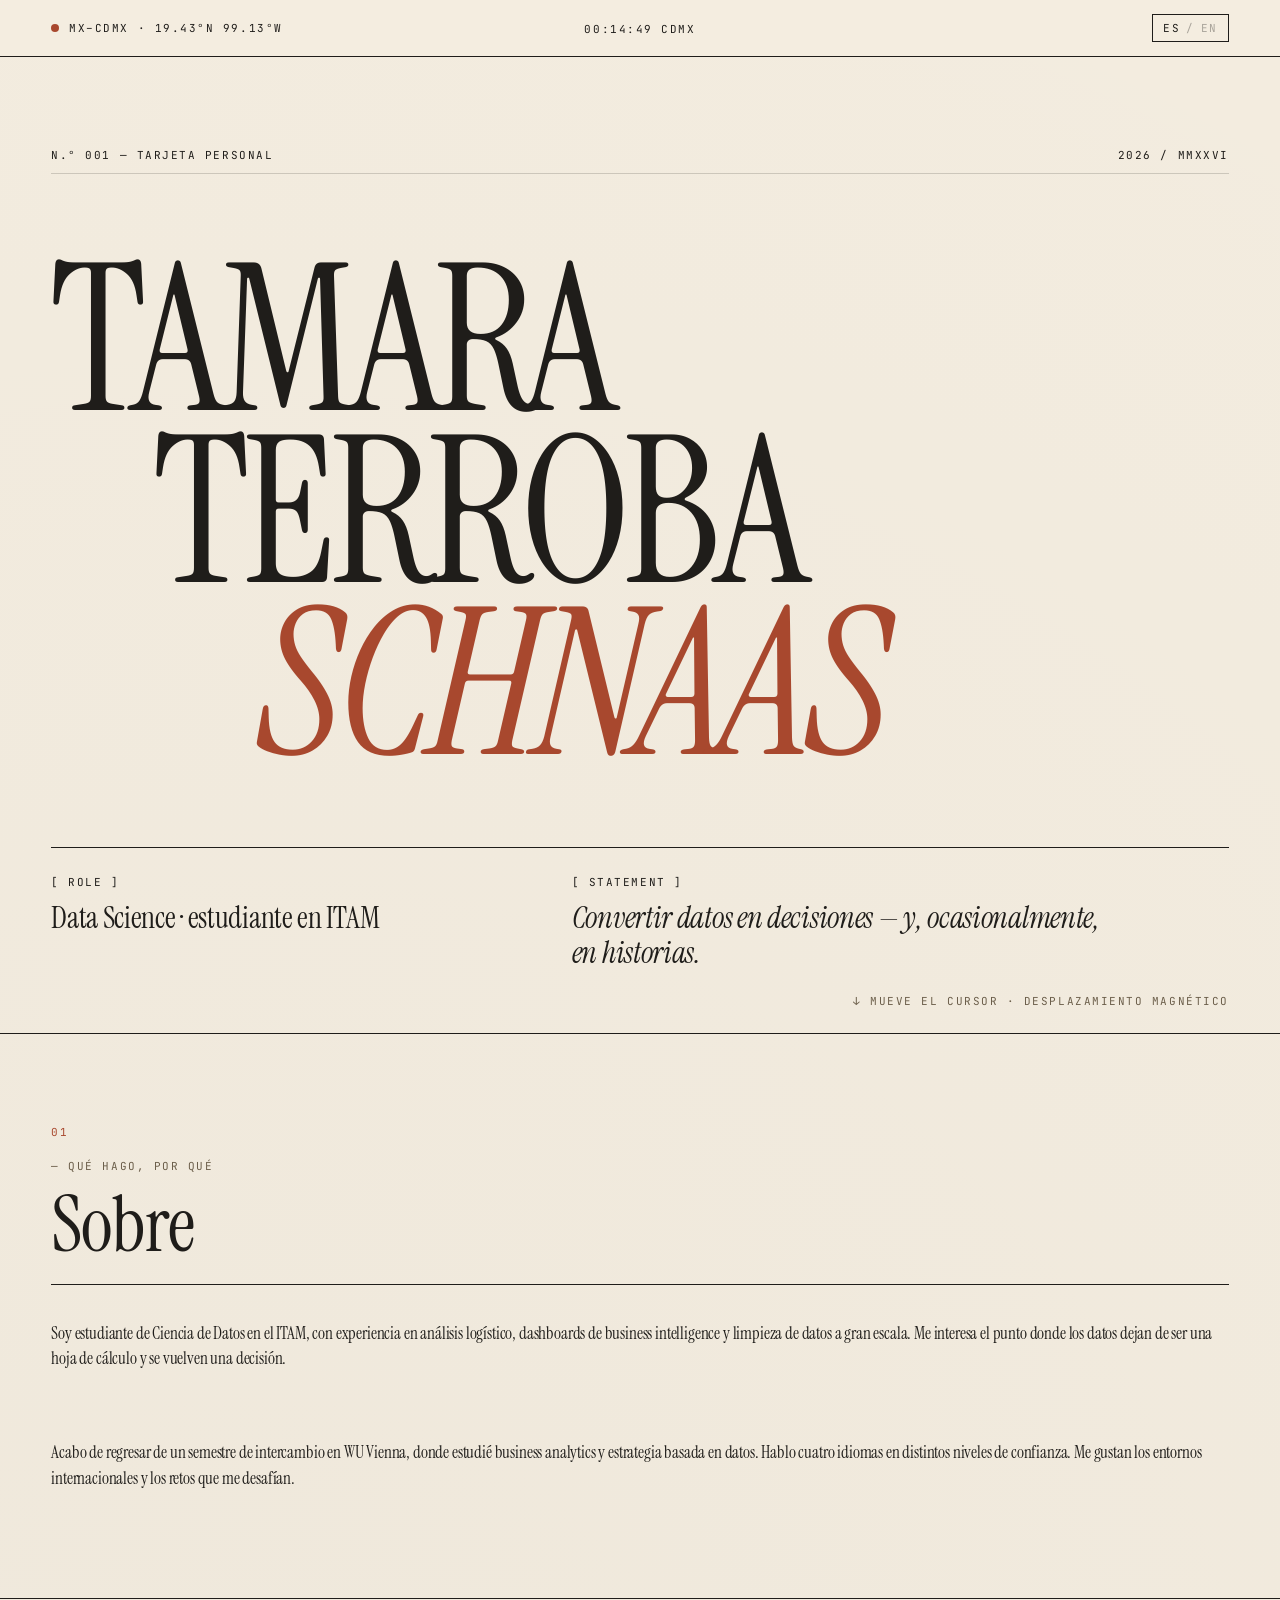
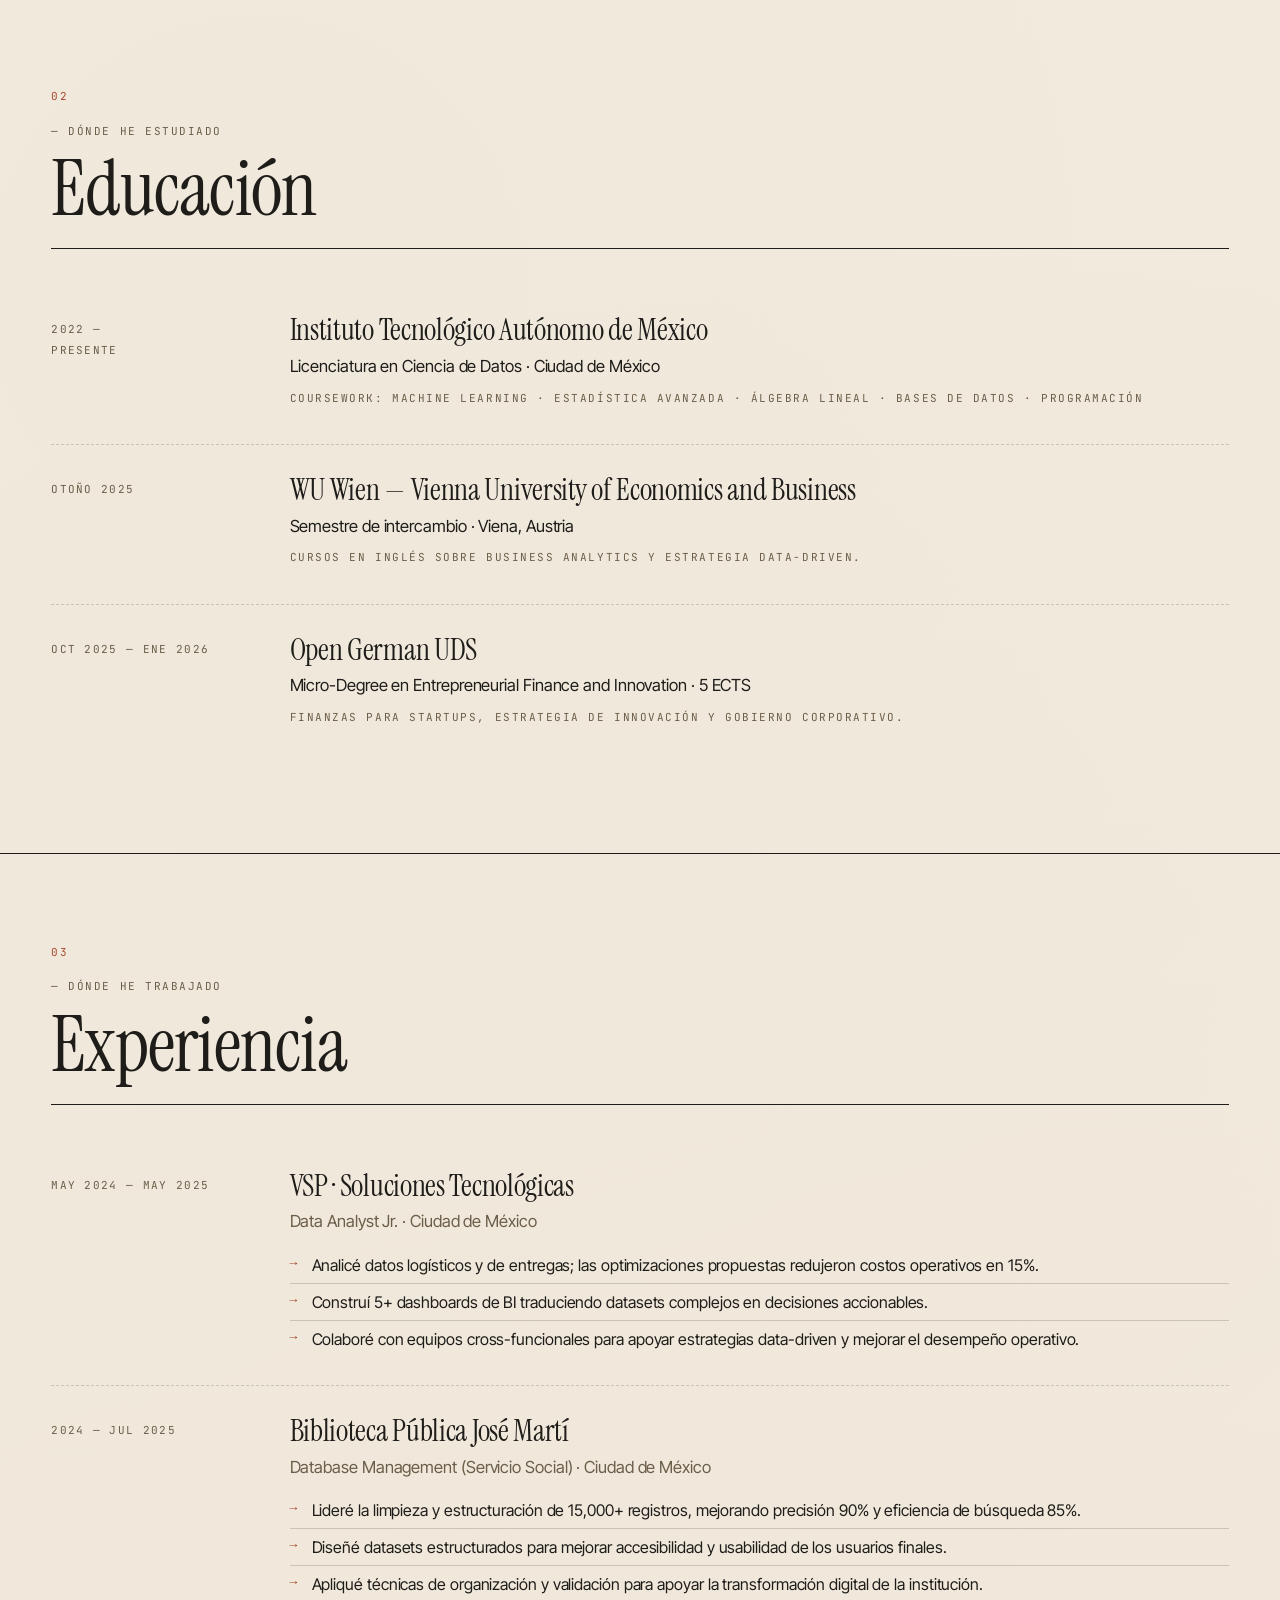
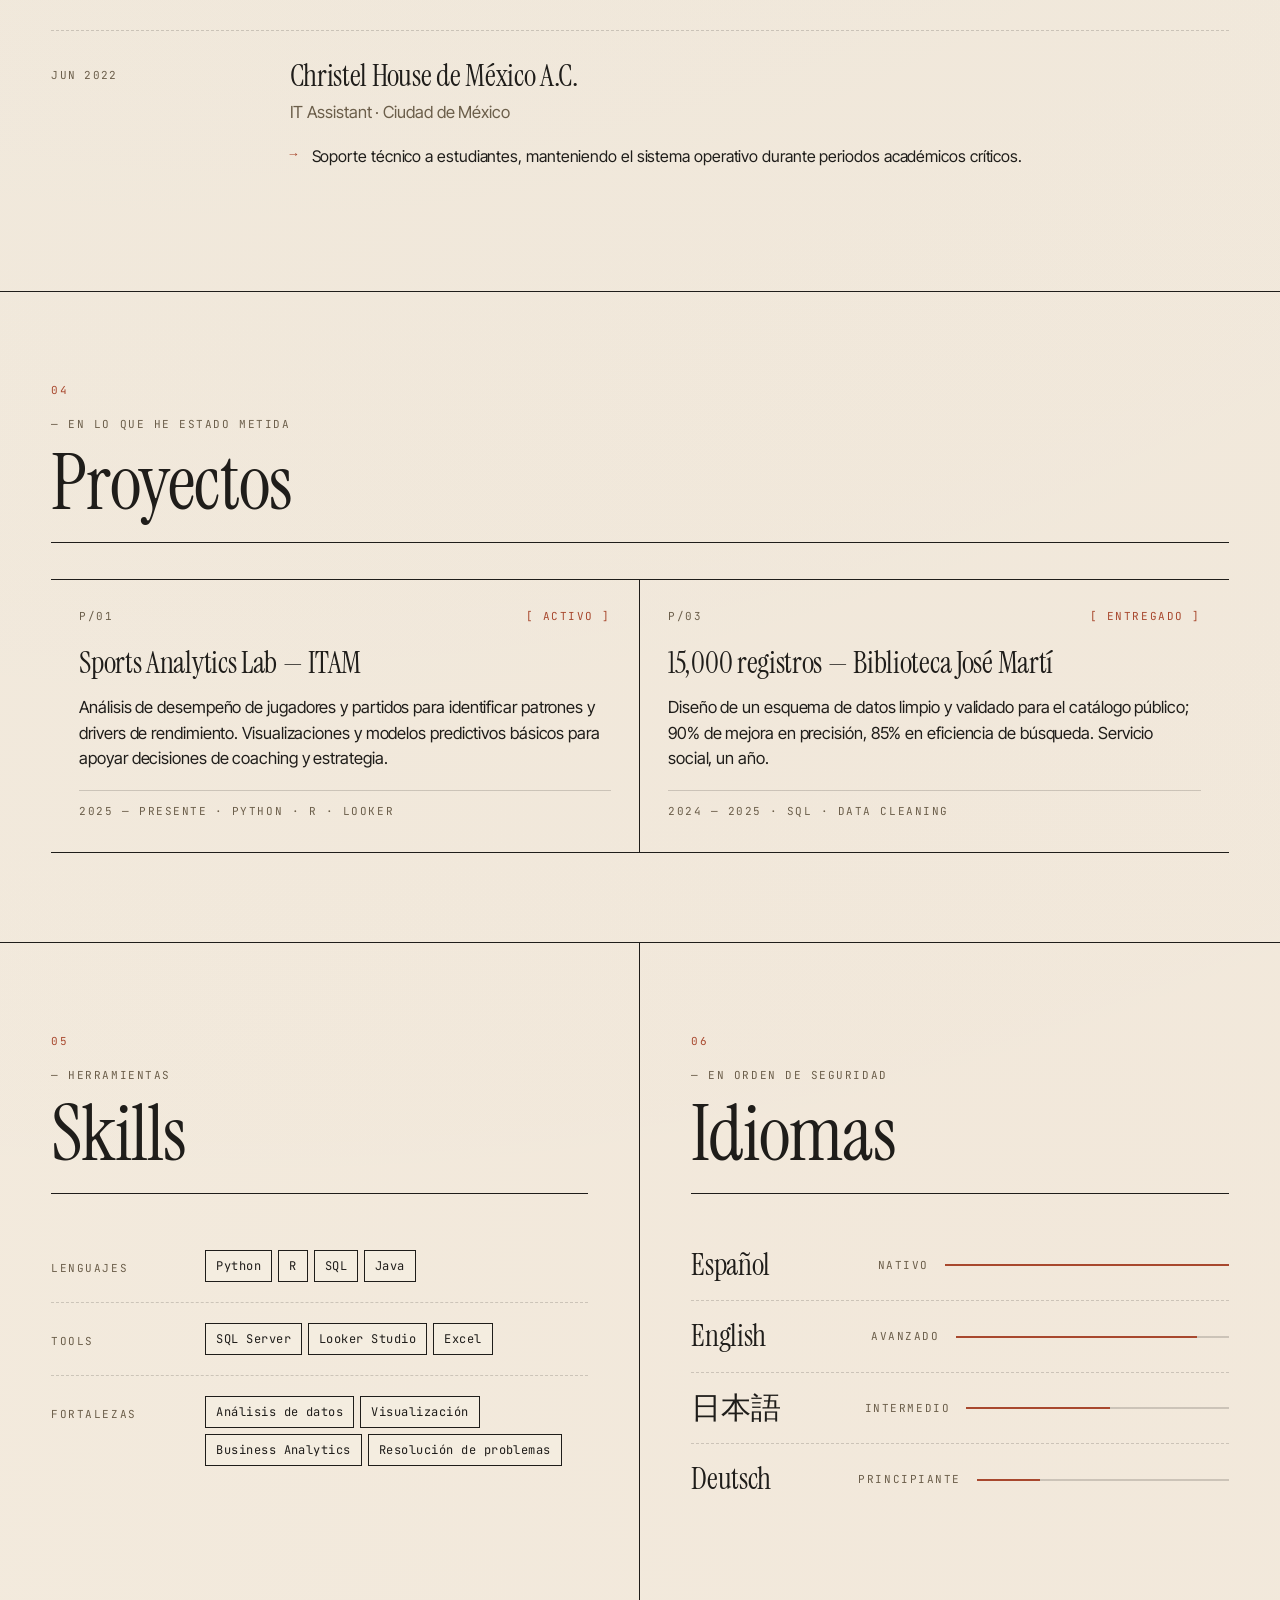
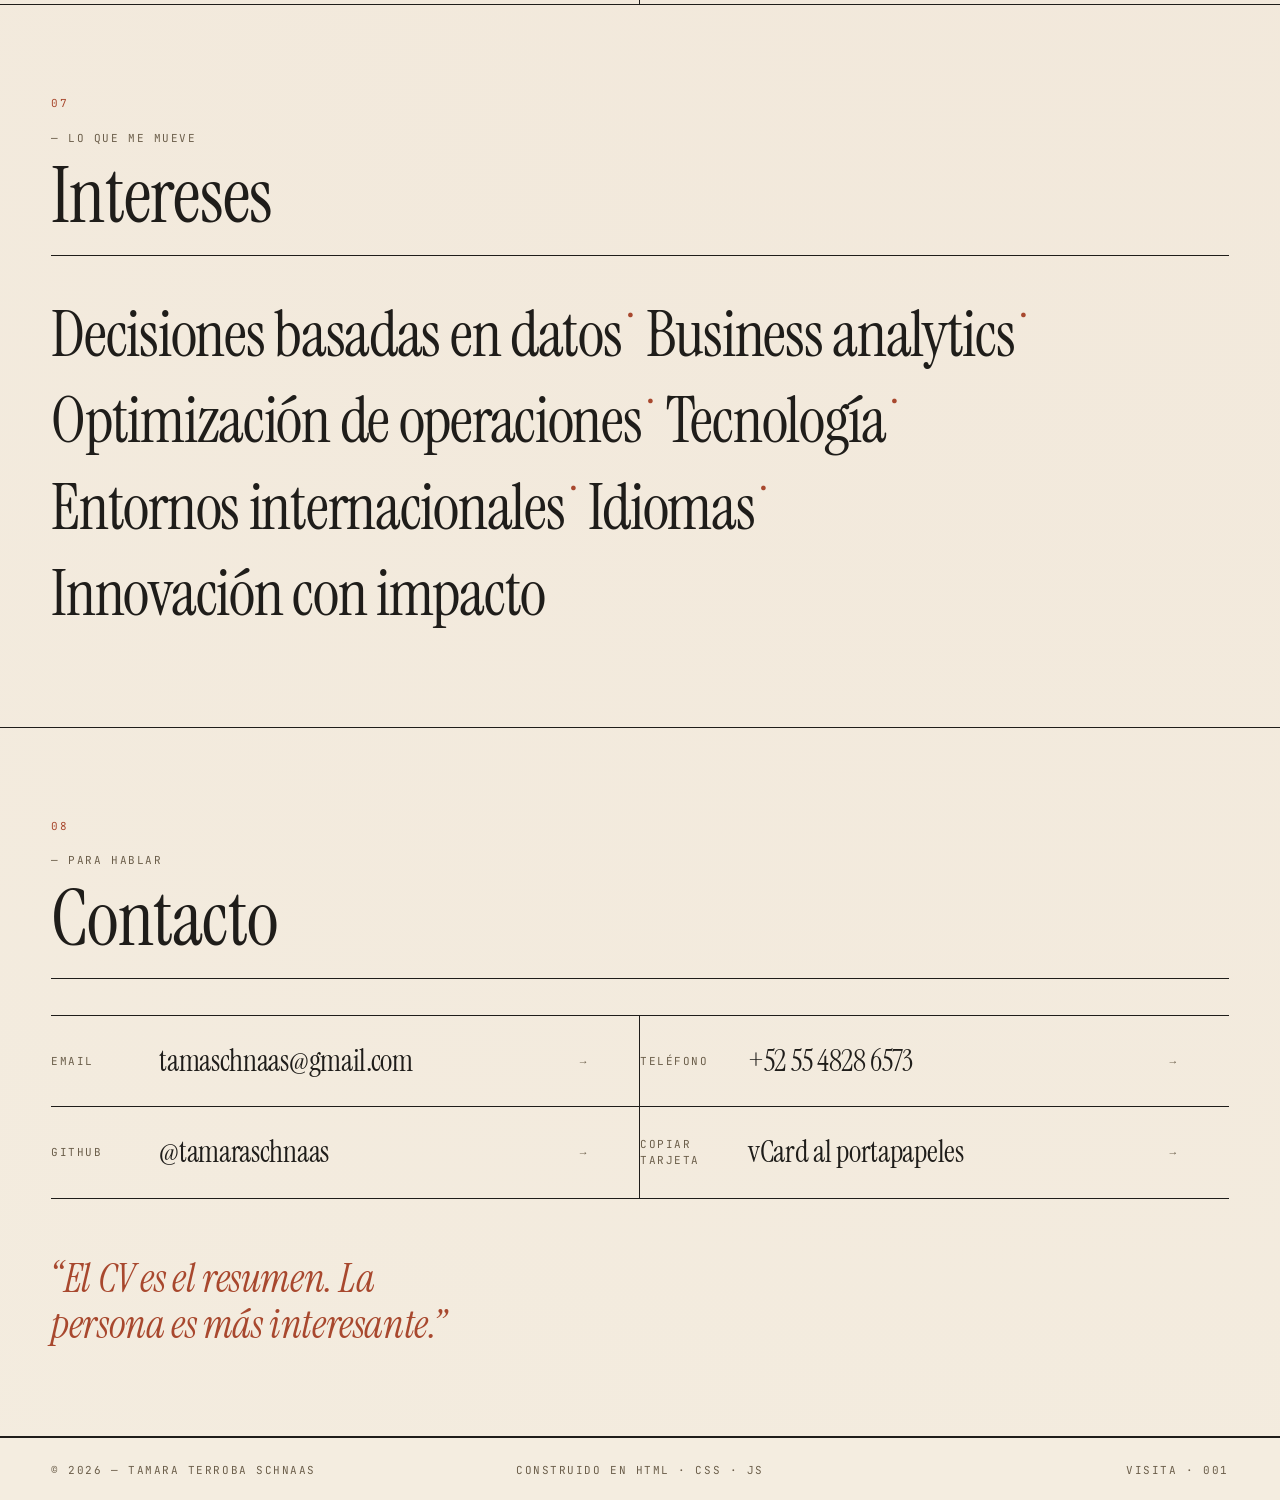
==== commit 3b8a914b: "Actualizar frases en manifest bundleado de index.html" ====
--- a/index.html
+++ b/index.html
@@ -321,9 +321,7 @@
 
   </script>
 
-  <script type="__bundler/manifest">
-{"a7de90f3-ff25-40f3-88c0-99b420f93635":{"mime":"application/javascript","compressed":true,"data":"H4sIAJBE+mkC/61ZTW8jxxG9769oLGA4tilaWmcTx4oDUBLXywUlCiJXgRPk0OxpkS0Np2ene6jlBgacSwCfk2Ny8HEPCyTIIYCP5j/ZX5JX1fNF8UO7dgwDS3J6uqtfVb2qevr0Y/Hle/z3QAhhDj5PxNtv/y58JhMXS29sIiKj6F+ZLUR3KH77O9E9o7Xvs7f4+NMHtyaJ7G27d/D5mfhS/BlbaPcF/yvEw6nObNtED78QD8/aP/5L7O8fsB2jzsWz7qgjzrsXw8FZp/+w1Vif2VjTGyfSSzFURidKix//i319HhmZeC10InqjzunKa15O6K1jm8x15k0mIumto6WRVsbhqtrx4YuWsErSDzKeaWzXokVT47zNjHTtlV2nJvG07du//k2cPu9edkW3L46fw+wLsumkOzzvd/7QOe11z0YDcdr56mz53ah3PMAmYRc5trlve+PDpYZ2nOnyhPDsxqgbnfEhsO5FvnwtpnJiWyK1GX9dXZ4ehH0WTUAiLY4JKCPp40l5cx0zTi2h4HD9MtVZsQjPZLL8PgYuTsR2snzjvFE4M5JuOrYyixxtNM6dAWxOAAUdx2bCvliI2MxSo1/xYQFmKSaILZikZCzb4lTzK5l2koxI88RbEdkE62OsDu9E+lqSd4TTmcgTKab2mrdUsEzlscVJTot5ruM5DKYVwZXL/yTtO6A8IlA6Ct9og0xP6OiMPucJNpkBq4xhYrOUnI2NJRR+/[base64]/[base64]/6tHVkeaAKrIcEk57hxNmaayv14qkVEw6Y7DO+mGfhcNiMG2G63JheZGbFLsgipzbu8qTkrOC22VqF6Di2ueuGZWAZwYbMloRwwpwdaopnaqLr9gwNuMVd4GF4RkE/0RTLRe/GOpsbmCAGFqERfzRvT6kHYMP+ybSdKdY1gUuJFOuiK1ChGKXg8et/f39T6jMgNtx61ZxB4IXiVPUKPGb/Q9ogyujao4bL39wIGdQ0Od3fMmGsC9PjAMEIZiCq2ojIlvAWqIGb2lnxiamaoLjcifLL0W1zV0uM4MPV4bdsn4qO7WTxoa7D798rRKwJQePzSYy4VAN6TmXtHf41nQvQOPukkpSiZSZgKtjNkMiy5EPPlcr1ZssUNPKo72R6Di0JCiG/l7H4b1x0QuBJ9AEFXZbNCN1a0S+oX+TEPyIMdpfz2QdYCICrtRFEZtYAlgqlIzXM05flS3fcCLXJIR8va5ZCCVioRVytTSOH6+SkKbizkU51FC4EQ70QHLlJWRV2cf+UXSOR73LgfjT2gokiQqcU3Zw1IbVmYNv1/kER6AUw2PwEg4qwwYxnniDkITPUmpVEl7EyZi50DwlEdiJGpE2yhOCJ66pCtlqIx1aDc0jBDHTePm9Y7CaEdFgFOrpLNfmyUp5aq/dbUsXwc+Jf2p0Lo6f9i47J3cB4kWlawYVz1I89ktSljwHXA7P197cCG2We26wvAHC3LeWdH7YgLNiB4V+NQ7LxpbaZmKRBsUzxHsYQCZJ8RLFBVgDQSyJ+UHyAbE7BaAtLrTLY88cMAOCVJ1xuygwuDKJsmvUfwdi0wgwjCwX3a/WIeRFJYSB62qqY+iOzDg2uBuQfGYdKOMUMbZ8s7ZLCWcgNFu045oIcNYYHphtbUUuRKIUR8hVJT0cYSf4ZfkDzlT2kFkVrwb+o4vXjNsiUuXBZzPntkVVHhyXhxbZI2FandzuxsSxa0xs/L28WvF0NbsxKaJHpIyRdxfGMmG0+zqZ5PJa333urcXmWDDiD6sPERGhjaLIiFGONi1oH6xzgWywUXMpV5dGSjd62uYyLgdHZWfZKTvLTUt/SUsRljbOqwSA+9E7zNja8AahUCPaC7NRuR0/XKNLm0U6WZmUVtZrBu2ME2P1AbfkRZ+/+ug65dOp/6aBaPVhVHA5ksikXDkq69GxN4wPY23tSHq6an3B9DP8n+u5bi5kX53UxBiGSFdNkc21j1a8IO96gZZ8tk5yVLKJMQJfNxezq0ZaJZa7U9l89pjb6S2jZ3PhrzY4kH7/dcCmbuSpMURaSxTGCkjlVQ0kGlZfPK0eruLIJDBFHyqz5qJ0asPcMur2l989GZwNmk+VTRe8/eC817kolaa7K9pgGlo1PwZTCvQo1EHIVKa6cV9eDCY3IYXffvuPvgQPfT9BGyUoiOhfiZbpTVv0JfXTJD25AvoW1YZKYUps++23/6yQuLLWt8e5iX2w9Ww4unjeAxN3xGnnbEC9z9PRaZ97oOGQ/nk2rF72VjpP1zCapbXL487FieALn3REpy/OBxejznnnvNvvDh/inW/[base64]/HppFm9bKmMaSTinuKZQv0ci09sVskY4ElCNaHwHfWxTqK0pY4tXiKIm5dFMH9PEuWDwD3k+4hQspTFOQ5bDFP/KQxBnL81FILHFDjHsiCorCWFHvSZ/Vn/+QnwH8etlLbFwvZHhb2JjIteyQG3XwFgEk8S1zPC1/lVY6rVEMlAZy1NqMDYFmtEBD/RKGZxZ39S9p+7F80wx3+iPdrimIXjB8rJ8sBGlykTfQaS1zoWIi6ijYSN5tVKkiC3IDzSQ8dugBYVCd1UMX/xwh8qlaQTW9ak6qr3h6a8z05BIJHAFhcuH+C8kLny7shnW0S9ovLbqWmlsir0rOYuTivYKIyd/xTw7TQzVgKbPqIYW2hWt+tBVulatd/lmrbxH09rilUrNGrEVqO+VBXRJqhNUrg7FjU6DUY7JdiU1ouA6lRnPO5COpWdGFcrWLgnrWiu/S8EK/[base64]/v4ULWmIbiWZ+Ol2KalR5c07qEjNVvfniEjnQTUCnPE8NI2btKO1u29Qj0g6omKCoK1HgW3qkd6kHhWN7y71SHq9QT86QkFPEp3t1I78Du2IaXaGRsBhzlhXjhr9Q8VRP00zKruMlYZrk1w0Zb1osaYW9baOVGt60ZrTasWIFaLySnW/u1My2q4YgdiRwzcb1aLzp4Oz7hal6OsVyWOzSIS9VWxSprjtCtGI+ARXpa7EkTCMGZR+K7WhYrpkaYhUjggdhd8hDT3tnJ3sHT3v9Uc/VRMC144G4rjfOz8a0CVJD3rwzeGD/wGGYXeCSCYAAA=="},"8c4454f0-5f2f-44c9-b8ba-e4929e153acc":{"mime":"application/javascript","compressed":true,"data":"H4sIAAAAAAAACq1Y624buRX+76c4CwQYjiONJCdpDQnqVrGVXQG2U9hKmtRrONTMkcQ1h9SSZyQrXgN9iL5L//dR+iQFORfNKF63C9R/7CG/c+G5H3cOYfg7fg4AYDo6H12O4N9//wdYQQgzXPK10Mbd/R5ecNg5OGDzTMUktAIWwsMBQKcD7eoHRO9Y1b4PACQSxJkxqOiMqwUMIUAbDA4AYq0sQSJigiFshEr0Jpr0ji8GBwcAlRi+Wsmto2SSq0UuE/Y4upuBP090nKWoKCr/GEv033IfmUtP+QqGXodrd3Wzx+WXDM32CiXGpM1IShZcJ5x42z3zJgijuTZjHi8ZQxnC8E+FciXzO9zCEFBGC6QRkRGzjJAFFYcgHBR4MQeW8tX1HW5v4LshqEzK0FES3tOJVoTKGamE5GSP4X/V1j+7TXqxkHh7q1f0jM4oo1hya8+EpSgnYYGwbR6TWGPQcgCnusXSmsPcnmFdnUfnvEqjBZYOeLudJCyoqROEEU+S8dp5UVhChYYFsRTxXdBysVVptguAhtOHeSDB9xCgCqDvv3IVQh9BnQ4IJUhweVBnUsC+idxY6viuGbq5F/[base64]/[base64]/+UHLCVwl78UD3Eel34h4TdhQ+ru5b8OKBtvtn3dCL/cRePLjf9esEF+GXZvtqZs1jI9i1OtdrZFhGeZVPGMU+aD8Nduefa+ef83PXVz3/sqXmwgz+kqGlkRIpd3LeGZ4ia2ZWWBarIim/bVZeaKp9b8wVbcEDrLi1Yu0Kpcmw1otIZ/HSlVM54/FdH2w2I4mQGDEn0ApsbLSUz8nzHAp5ziRVCBbx4J/vQWivuzc7C3xHIRikzKhB04pUWXFnQfo/W/A5m9TK+1pYQRDrTBEwqWMur0gbvkAgLuV2r7aT2TbefufaJ5G99Wxs0TVdbVUwhBU3FieKGnxdAZwQpuwuhF9/haAbuN5TxKSjusjSGZpI2HdujECmQvgeFLyEHvShV0ioM7QlwxZckRFqwVTYqDwrniTohoDqOlrx5Iq4Ifaq5VTYn+j2a7d/XttbKQj3eu6Xj5OryXQE//onvHjIRT36VHuEmFO8BHYbwgN0DkEslDYIh5082/bmIL3awvqEm+SpdvrxZHR5CkO49noGb8c/TC76/rCYHIKP48uryfuL/quoWx69u+hPecoNhykao2ccruKl4tyWgIv+3sUgxw8GgxIyPh9NzgbTz38ZDycX0/HlxXjaJ55ymxP8eZFyIaNYpyXBdFzAT8ZnZ/2Xb47evHl9fHT8hzd/fFVCRqeXOeTH9+fj/mCQz13g5q7BoPwswR8uz/pLopXtdzoLQcts5qR1yCtq997zfjrun3Jy7xGoYnROmUxH59VrLk4Lqx0A3EQ/a6FY8JP5SRXTRJHRmttnW7kH7M2ddqk3U3fOUlutSx64v0zYYhPKL3ezP08SP/g7TkE15iE3btjUGbGc4JbCOv2t42mRSlA+wu/zNr5g1ti3oHfc7f4Pq4OLy3bM3cD1zOLA7VbFzeqI0cqgQ5/inGeymnF2NQSAb7hws+JaLDhp40rgaqa5SaKNEYRTvCfm/VU1zZ2Z/fJYW01uroPi1XolMAluyv2onoa70WHXERK9UVLzBKJ1PG808ZnUs2Lyfyv1jF17XW5caXWDbx8C59rO2punaqwldWbc/Pvh8iyKDXLC97OfMaYPl2fM8d0D83q85fjCDSzgu4WVR0uDrhFkRg6AR5Xurg77lGhTntLuMYGDeBexioPTx+Ba39X0yYwsjdXY42rlqWibzqNc7vrmU7VK6N22hMaiz4/3M4tmjYYxVGQE2nqk5Ce1DVk1Bj3XC1FFwu4Y7v4jkTOIiJsFPpVNorbuAwgdZUrnurCKrAI81jdq7+alQbvUMulDN+odFVfPbf4zt5i1IDJ604KoSJz93V/oqFJCumb1GDoP/Qdmr6+AZRIAAA=="},"b1ce6847-fb6a-47ce-b79d-595afa4125a3":{"mime":"font/woff2","compressed":false,"data":"d09GMgABAAAAADBgABEAAAAAcQwAAC//AAEAAAAAAAAAAAAAAAAAAAAAAAAAAAAAGoIMG512HIF8BmAAhAgINAmcDBEICoGCZPAZC4JaAAE2AiQDhTAEIAWFIAeKCwyBJxtCZSVsXGUMzgMwBXxdDqOQchSJItg4ACjN2eL/T0k6hgymDYZee/aCjEykyDKNqaL8lXalVyTLSaawQVpFAWrt9216BeFPw8R1T6M/3zD69HQEpDuWFlj9lj+eKFsGUndNe7xucC0GqicaDvs8lrHL/xr+k2CirynT6Am2HwELRNO2jSpseaaiMVZk5yM09knuz/Pb/HPuCx4IDwMLHXsWolOsnOImZqKNiLEhWJiLchFt1I+Kxc9wUf6IhH+Cg/nuHwehBRoGoNFGOoQdVLGW3bMfYCW+YhyR0Ag2kqUBtD7yanmef//i3eeOvuVAqtKlArF6GBWACp7nhosEBXXbp/Qpn/+fTvv7ZkYjMFLAjJLMshU7iIvUNHu2zu+abNFt2f8ht/c9vhdaPzieSsVtgxxPYlvFRvE1WU+exXkeEyEw92huKdP+Qwok8krHRCY3EUHcf1Xbf+8320HKBfrEuASG9WRKm07RHpnW/wJGFO1fW8pFlbACo/zwPW2ADBvSkRH0g5JvfUXtolZXjdY8qJtlHiRaiVgVMb84vpsNT9v8xndJHyVSeZSkVA0b0A0xljrmss11uS77R7rtZ0UB/ENBeu2krsDyQr7ha77OToM+tWbJ8qX4LdvTn+jtLhDtsIz0j09LTwaDm2TFYZg8HmzYvl9bOuQ/NJlO50hdvQSGtOC7Fc8XIrkBUa2cTd9k8/EOvx2JcVgdVK75X2EphHBIFMIgjEAYy5WpVjq9vSsu5EEjY6ngnAsy4pzn/fvIuSBZzOxid2cAkFiAFuIRAGVJyiyoq4PINzAUi4J0Vc566AzNWereOh/aIP/I+OzT3NjwgzD6+P3eZbPZ/KuzR52luObUyDh5JaFNRtGaphu7cpGOh3E8ZGnCID02lllGEXPctCGIdB+fNbXUMGRa2cBQaIaRCR1B6wTBp5T/lXbZZg3SU+EgJhshWWT6eN5nQARv+6/9LmqIhTgSSIaHnLlB7jwhpSWQQID8BUHBQqAw4VCEKChGPJQkGUqlg1bQQ9lyoXyFULEyqEIVZFAD1WmEmrVAZh2QhQWy6oH62KEhw9CotdB6m6AtxqBtdkF77IcOOgQdcQw66STKaWdQpkyjzJtHQQiAgxgnTfOL3yMACY0iZM1aQQXwJx/0W4FHAwCHQ33L/HDSSa8VhOP9BspTVl/XoNCPwP9w5zuqsZ8Fh+UMSbRFwfo3QvGkGIFUvLiSwkRkEiYvb8E4ZxEmId/DxOUlDGBmAcwUgBkHMCMAZlB86J8iDjak1J9Q/S1Sltrne3MX8vEHBW/NlcdLgHiOJ3io7tm7doqzHK+DgLqYc+ucHal+rGyoDoA68uDBbR87alNlVtpmIsCsNqWNYwSDqk/xFDcgU/Ivv2/+CPiRr/mU93mvvcFL9UxP9Qj3Mbc5Abi5PVDXtr+dbGFdDQHkTE6uY9OcWioWRWDD8SqwpM1jRk1KYFSbXgC9WpfWHNqH/+Cv+D1fcpurmx8B3uE1XuCp9sjgvi8AE5kLMPFzECvVCfFKPtVLvihnS3EZ5P8WzJC1ao4A64YsXHjZcultY0/j0i9Cp7lMVG2mIunTaSm6zv7uUrkgY379eu2ey5So8Xf/s8Oec+DS67XGxH/MqeAJZkEX1cRW6mq9P6BZDU2sMk1QY49iG2RXwzq37K7jOVCP3Z/[base64]/Ogl9YJDOZC1phX0M4si7CU/+cqSu87XMKVBnd3CiBB3IJMUftWzPZyS0P2KmcYw8bHEhpdsAUzUtzyswLIGUycGoVmgWzBZvg5qqHc85zmGTI4Ul3KdzSTN3/JbHuy9RcnZzuEp2ISEkRQt9avGPREt3rmgyek9E1aJxSoWh0hremUq+BWP+7/6c2eIdWODJMgFf0aPSYYYld1KFJWN+bheNdGd3gtWfC287d6mhbZRUwD/[base64]/CTnbEcIPXaegb/0RERGBtHdAu+jUyHQenv0YQC7M0D75P26c0jSiTjjvTykAG/ovFF4l2EgY9j91/f8QoD6deAAOAQBsk3cYVQoQoGxFFth76fz6sbSCDoMQZDjvxYjQTR8DDHaZkcaYYJo5FlpqnUbNrvOtfJKQi11bpGiKU72qzqp+cTgg6S0D2Ak9VKk2VK3RxptkhnmWWGGjra7yzbwuXqBq8AA/3+b3Vbefl+F91P9nfxeHk6E0jA8HgVs3QBogDzNZjlqtrLr1GjBkxBbub+C4k+bc5wGfWED+H/oDAFcBMEpRirHKcCpIVBGrJGPAq+GqgYt6bho5q+OumacWHoy8mPhqt0QHH0ptBBb+rAJ1C2ATpEewPiHsNPqFGhBuWJghEUZFWSvSGjHWi7NRrA2SbJFmh1Tb6Oyy3Hbpdlppr2wH5ch3RKFjChxFKxFvk2Rj9PZbYY9M++Q61NuZC/HKKO/cvS+i5dKLycLEx0fIdEs0QdyHvgKrV/Anq5R3vwKHh6y+xDHy/TNZpGtNNH0ZyZGxlnhFuNJrQXKjdyQwW8eODGLFOnKgOeVbtyZ8lxEiOnde2FbXl1LfdXPvBPT6PpZuaiiuT1rW6zF65hYP7Jy79W9Prh9gc4lvIxpxbEqIq3CsbVyZWiJcPBljIC1I4sayV9SgAf8ZivKrraqP/VGfsguWPHTnd+hxm/xkvLp+sZ3Fof2z235RFJJMDavZmNJcUpd36cm/1TBGfk4PxLCjzrMU3PgpmcRsjqodI5AFvRwRN4E4vbOtapks7aXvnaWroIzoHuBKkc+qTVJSqvpB9OVknOLVUQH6oIjUgCq3AlX31ESLsbazozrKoGtEsrOoc48l1OmgcYJ+9bu1I0llZltecSJn/[base64]/KE7P+RHLUAjDpkUgsWlJ9eqPFMFGEBXuBYffo0++ePidVj3iZ3JtEaOLGhPceBhJ92KRWossN/tc5fKKOcRTEOo6JL4lIUmIkJXGSlgTJSArZkSTZlVSyJ2lkX9IPbUCSUJKyru4FQUX6qJkTOzaXlMXl35qtsrL8d61lMcE5vV1EaucPlOR4CTnIQh4MCmBQBIMSGJTBoAIGVTCogUEdrKMN1HlLOmmRyYquIaIb2RRVtgs3owt2kp0ZL+gBGBZOaUrSnLT3/tNxAwHp6/ep4h91Zbcp9mZF0e1+eKu+ikGQ1oGyYwh8sr9thAmygU5znJQWFZxdiPjZjpb+TebKUGMeXysmUGPoRTPh1q8gRwvVndrRZkiSOOrKHKMwiT9Dxa1EoWaWLefnoV+dCeHIYG+m+9ZW2r75OrsnIOJM7BERN7Z46OKVNT3sHOe2A3W2h12ZxlBJXULpnqcV/[base64]/[base64]/ZSxME68PEIPp7AxzP4eKG9dJWUbhLSXXLVA0VL4iieUxHao/wCh79Dzzpwrc97CEryVcCfAvk3SeSyYVA+DMkXw4S9wojxSkYVJGsUtNfuZcE6OVgvBxvkYKNByCYFyWYF7S0oA2My2CqDbTLYbhCyQ0GyU8GOXfoRp/PtSz9EEYzQBYXRjEwikDQ1hXRDXPtQobx+1ZZdggwAwupvybvnHq8r7g9ABZD2BviPAHMkQB0PuF4BBKkuFawCc8fA+ZznI0OCsqshQ05ePvMuP02+H5D800eWWaUGaZ1Hdj/ZVdfxal7jAOgJoub8Pw2db+guUGaCSAEuIyq904Bc3qit8NYwaCHU5XJaFoaMJF1jo0fpUiyE02tQufw2pBeRWvw+Gm6wm5x+ZwJllYonUDqdvb38YlTbeSg+j96F/uBSXPBXIi7ju5ijAISqTc/3/LWkKJjLx2QKiHfuRKJaFLpQOlRt/OVuuJFJGLr+neq0BTinW9LXD6iRkKts2yItPDBwLekKN7kkVSPQ3BY5bNXTXmTxOBMgma6BjoRY6HZSREB8qTYurSy/tTMiEeKSjdhuvC0JQiK6PrupZ6xxqVpOJAoMTR6KnFc1IpmefdFXDv9OCo2+BjTFXapLOrp60WZ82e417MQY4nl788kY1zyL4GIh/opxX3wAQjOnaqQWNfe9wJ6xfEY0apLCM4Y7HW8ai6XAlMa5pWzWiEIcYRFyw+n8EsNZjuY2F03StPLnOUkaC9Afg2VJY25B9KoMQlFm65W/[base64]/wtDZJiDLNJDtT6/825ak9pw5YPLIJ5SPs3hLh3UcwLSlruNqJmzZWiT9rsjcdDRsbLL6cx9D1nYnDA17Q2zPnLGhR+Q6iUu7RjCDNus35GdjhCLFOhYQW3KGldLrcjEc6+28LdV9mEx6JebmyIvU4b7wylpbfBzwcaWCbI6i/ZytJjFOEiU0o3heaOEkp3Nbu7ArmyjLZWrCLTbGADItt0ha8UWC8tUMm/wEawDBHd6TtFR5yBGkvHL640ehPfYpXJYl8mUzR2hkQdqGEZYyLVbkceIaVeMs3oayQf0w82fuXpauq8cgSMwmVlx6HWgNU34pVpuL8OXHRuqUimr0ChnSLYAo5Iu8MUH5sd5wwX3njOyOWdT8wf2YBYsi1jPsvJSKZYmPh6uixPHzna20TQUum47uuUOZKL/Nq+NtAu4LRaltYnO9nSRbeas7ya41kOS4g6GvowURolXHq+zmLKLv3RGKgXRduzLL+fZovPR28+5/Jt4NOwbJwW9uIthcX0IOSJcL81NAWNlm4O/I0spoNeaQXFoNcsR7tQ/P2ajzZBHkcF2qzVgQuyluwdfWL1v8UOGEYdT/UPTlrLObnx9MYEOce6XyoX9ebnePBXf4cfDHWKqTBooaCdSeOt55gDPLgmafXpIuqNEmXVZxT3BqHDZ3jUypAzaO1WvpisbPX4S2KwV8CDGACFrm8/DR4vNVLXvCcTTheenJUQXvMtKeMnR9mgVTdYAWuJzOTvSF9cFDkOeEw5ey3UFySh4tpza20+WYg2t/wUmpLD9zmtRonB3IrD5pFr0kTOqqn4vrt4z2VZpwBpDxSWwNSpaDtRtkRRfTvqa/qUnOluyuUetafAZMo6hURp+b5LaLrFNQsnFkvt2bEjW3LkT0g8G+6Xd9z6npcCto4kXQDr+090XwlYFXkOrHzPxknPpSz8ztSV+6QeW/LwR8/bMUjEEYf5NAbnyxeXKYHzywDNAzXd1Bbrs3sZkaOlNQGsIKCJfSKXcZCLx79xxXQBrzCE9Zn7mTo7S8jm+TpQlvSk6Hsk8/J/9zIPUFd0z/ojo6jyzv2m/jtP8D9uSfQfzddHT/zyOb3lbZzb2i+6OVktXX7AWet54cVYOOn2fO8+eO9U27n4X7T01/[base64]/mxsgsChpdKQ1fiMrV9nv0HEi/X+5LVCCXHKf8ggKJYXoJjoZKuv5a+by47q0+trEaoActwFfdDAMDXYPL0Td02fre9K5lb6I/p36vaYBQeFjAUQwsaa1WGSrMnrW8vnYO3SuYH5lnFrNNRb4WnTZdNwOXrH5fByIcfpm5FXH/xC/m7jrjD1DD3RY8ns1uHHOMRhL4k9b/PavmI1RI51dz9AoIyx/jq/4tswkMszw+Oat1JMqlWP4vEHqOSHzHrbt4MQ/8FnBT23r4dU3gCnPCIaO0lIPGHmw9A5rVSksvqZjNeTvRjzK83X/uC65rtmC5Y2bmtVvDrc1SOID/uS/4Q8VE5G6s+Kjprl70EIbRrPIz+YP7oXeL4Qw/XdU6re/ZMeIQ99Es/cj/SZ91fT3CG9dmjd/v0j1h3Ry89DaMMlYoxjct13DMPp/73e41L/VJlnevEkmi0VMf9g3Sh/eJX/B9W9sfb4xcmmyIaCV98d0Gb7UCw3Xmgx++Fhb1zLMsB5t9bXgRYK4rmPrN0eIKvpe6mavkTL547PrfPETmRTt9W86nTedH1xQREyT3a/UcBm9Zap/Irhn7O2tK9a17UAMAPr8lipewGjPmEaBWOaAbVV724PXLhD3fgJCNV3bboPVCb7V5XKdmZsqa2LWs1aVO61n/+PEWswtdh3KQ8XHR65vXHggRgL9BWFefd6vW0gqgzuX6KPNw//gKM0l6B+u/p0+4ajTKqtdkaJ1cI60HqIRvZ4VjFBmOHVjwK8OODay1TbPZml9MeiAQOWz95LADAdVD69ax/Ixqe4LgfhrIo+WlbwutM1Ef0xqmDalOrVaOqrrf4p7z2lk2wV4sgtKLCenmDQ/1zA1/4SyfvD9tss9uabSoPAlAOdFHesoiGx+uS4GihsloZMpgdVTa3eWbPT3fu3OONWVwNGWLW4m/MzFxR/pKYeZ0a8cyZ5o6GmwKC8MTEH7b5AbMuVWuOBXEY/umQxWfdVk1ec5PW20WVv1ajeMA8VkWDLh4Wvy/+/DMKPSYaE3CslFucMEdI5tfkturIc9LPTsMozQ0+APYqS1n2rc5n63R1GHlxNESNvLxc9Cpn2hOsS9Oq2u99vDD1IkwZL9mDwfBPSxWPUCcrO3++FldHXgoVtcNFGmQkMUAmlhcVLUdnz7gsQTlQcrqMFWIOEzFR/B407Ewet9OjaMFxZPaZ2yqtTZ43McwYfrGXyN8Ejzi9y23cngO3IYTeRoMR8+l31udHNjjoETT/AjTkeOvxd7DCS/ViHEFM6TGnbpFrY6AhH2dxHEY+/Mzis9q+1hVqq8pNt35ePAIhjAsyGDWZ89iBDxCns4Z+0QRmhF6EEdoeHkIKzrz4wKKHKSee8Dt+tt4I6PgIoIwLHABMfOGOsf64E2TJhF4a3tsCU3Iqz73J28VgYED0Lt61EyPFmsACfaXifs3keVBxjlNhdugH/1NkgHy9xyVa4pgdq6s1qJhlgwYKJTP4BgUjM114QMapYQS0cImbw2j115MqcfCJx4jeIPushrrb3IHEZuOc0ulSr45/MrZOO4s3zyoDmZ3AEc/Gw9qenFzGS5qgMIvD7wuHkbKiGFnFKj0U2VK6qKIrpfLF+VUahMLVH4pJx0xLmoDCnB8WgfcNg6g/Y+cLL30g4A7HLcKWl6CGnW12ySG48fSNrY01L52Suglo+CLRokdgDYcHH1ms6au5YLUL5nE0sKvzBZX/acztATZ/qjpk6M2fk/XrjDvUpC+zKFpFayikUEtcc6TKWLRbDVE0hGhKtilbQGwxvpCOaBs1WokwHHbNt7S8Xpd0qWX2UEJ7QXvxwUFele4Af2Hwqsxubcm4HJxfR5uLKoXsdiZzCh17cgAhnnD6puy1GtUNsYo3mU+1rvzirb8bRUuvqEy+6GwF8Y/hsre4U9JisRxQitZImgWEKswb9JPAPyqJ8t9b0yJFQ00QyN3/VUsufocTHRVt9hVk3zUtosX1/bEuoHbDiQO/OA34GJTFClUy3vo5XyHAqiRz76exGtgJLQx0HEZYV/1sy9MtzG1uAiqbdVlRKsp1SIYuJjzRHJVxXpnwwNTp7IipRsSWzd2uWGFLrWjzMMSzvlvdydBmWpv+MYxgwlITj89+GMlPp4elr7F8cHd6QbkoZd9zjEq9fJCoPIYHtYgK1+/tNXW98NKHfO7wjPnt5RTM0LKdslgBx7uz0qUic9v06rJVh1z7j1upnFUgVgojhUVpa/YRtTPXm2K1T61QCqVNuUTC7aPrEof8aPcPe5yyApBj6LB+ElfvrmeXtQR5vEeqqXkuDoXs5Kvbdjn6+UmGLnLnUhYrlPXxtt+juvdZrDpOvmxzhavNsVLfe1YNXjkRxqvBe35j8aF3Fx5BvdqHi/y76CY7mZh6bAD44h2ZoGZlpLXBrlMmtTeVflz8rLlduM6/Pih6x3R/qrrIgHz7Jn1qKSZ7w2rBdW/eeibt/VndENVYZe+JPuWa1iLzlwLJJKahHWH3+cIILuLKFeI31JzX3jklwKX+2iqvwEjdpBVsDIMgodE9Uy5eK5LYv9z4vEQrD74abAfSxqdTcwxUJY6VHC6Rc6ycTl//8nAXGKguOkZl24lIen70CRpnJnuSBypx1zHC+vhbK8ESoOCHPquVrOvGOYYopoXxMJGuzJJyTvCPOgkjImbZnK2OlWQ/H9AialzfuvdmqZbs8sCUhIrfkGjVTOLkeAuI3iDXyukz0luA5uGP6sjnhOztnmE3XJwhXGPV0pUTaV+vA09X/UB+nqNv0roD0/LY7t2RTcK5Vu3EiyyVlPuKrVp+IG1V/SRSR4aeJ3qD7tbXhPivKQ9F8+Pu5zWFTEW8guww4h3QL2h8GZrQw7gEiWhrqGxRBRPrLumziZ05SbtOS5OwVFJTZ4VqS+aOTPe09mkVyyGMyiw6+Us4HpkxRuN/spQpvCsVQ1FGVFwj4gsb32ELUPdFdyqNhkfrFnxEWic3b5dK/PAhQzgmhR+eYBn0MoOz+zDW8UgLaw2T9y+btZol6/WrE4/KH1n5/4UqE99RvYyHp2i4+ullC1aWQL8xzuQQ1S7keOcoiyXDqdG3GecLnhroGJw0Y8KD0QtRtssWn/ww9sG/m2/d8qtPGS78SJ92kXI+8efq1U/tXv0WzsTXTFmdieXe7ExxeJF79+XBQIbC9gtCQag8GiPpGILCHXp9VJlthihNqtZMzJE36TSpJUW1ImNCLS72PSUtUpRlJLLdF7hWNBA/X36ZLVC/2QwXT1GGImpO4eU7LAE3O8qzKavr9CgqMAgwBMGrVI/7iUGlKdTUlRqRW+eEJ5VwaP//[base64]/yGxLfTFlfkkhVj/wOd+rXy3NHmRqM85FqRrXnhinsIzP6o3gaT2m9cKethaVbS1mLdqO2nY0/IvoB9bcOhBo9kRLtCI9J+r+LEvpLLZGKTxrrJq2JQ0ER5DCk+Y0A+EZt8Lz5sOTHuXTnrUsO0rbWWhoZ8FseW3qbRSO0/Ipx7Uo4+XEKLgT433L6REpEW5rud44M43E+B/Lpw4H0OpGa+fSiwK1l+NtgDh1vJjuSPPj0CQm2uXM3njnD3KtDtY6IwAwH0w/jy01dJSr74fVNHty7urPdbXmEmkStm/7GBOzr+ferP6YVq9OFdKM4YAO6o2zNaLpghFxZoAY/5xmh2KdOPObGH9CzP1HsyPy5sBDraSZwE/E1sbEcBZnh5XTQ9Mg8VPUaXIldvMZD2K3OH82nzQWJT5tTz5grv11R6e74LA4M06M/7p7av+IUX0DkPbt/a3am5zt2Wve2TuZ09fcP+aASOB4DJBQjxXcs+7h0fX0bIuyP3nIiRYkVPc07gk4r56+ElHHD7C1Qp0Q9847eST28U/TbIOy62BGI/+IiA1vKr/uEdv+MB5ZIO5hTjRObmYsb/fgbVDnxao/FKrnimv2sdaPeo88ji04970hvSBP+zMZiohPJI6RiAyjocK7HrNT3AAgIZRnPgfK4kx/qsa+2ILmYuAxA/GbdkSoWp0bdIsbqHtYeQzsBDXkHXIvMFS3FbnyUN1hWpUEyAEIHxbVI2P4FxaTPvU0+h4nq+7zVQuo+Id85b3RpBv5ajTIEX+qRVRc7atWYy6YXTXlC9JkL5oghTaKu77UJKZCmkM7ml+Vb7XQsCHoeQFf4QSh+TabQp672kJam25/[base64]/CBv2wcNtNJBKkxFGE2YOoUQ6+DqqHxYvE9ga6DsYkqRg2ox2T3ErFQQMJBWMKuiPl7xwmVBE0vyBdOICHQVB+H/97YydRQzKuO7jAcpCnlYcjLTBITMOITknarmTN0MpM1tVj4/o4Gk9Ggl2+KjeIYeqrkKXecPPzrpWGenLFH3x93zdiwk7XsqFBt+Wnc3UFaPszIB0PTzcicvuirJ2ci5viqYzw6ZwbnOr3kCvnxfvXKyRA27mK2WU7HvW6VO8NjhoNjOvKEfCCTuItOM/M8pvgxzmg29stWCnJKohFfPmqih7HvCqUlpnlLTf388SX49vXjj88/7m+Ot4vZdj0eFPnbzA/03h+9JJwMMwOubiQYFCifiln0gPVJgpLElgEukPJZEBfA8tSCs1dwjCO+cgIkqXjTSJcCFaRdFAF2GI0hsTpGIcwn/V6nZDi4o9vMe8EqOAjlSEV2mboIpYIzHTNrVJUZoFu1UwBMgZV/E6PBeKh4MCbbItKIEMHlg4YMbAHMD0pvDLrtKvcERmTDBgcgL0d2sbkOkJKSzMrCzBmOsApVXWW5AVnBJwYcifVZL83lbOwNfLPO6Eyrq2ePvnKVT2ok7MqkaMrSZVaIQp7ILIU92FwjFyrHJ2w9Riw4l6Gsbq67Jpwcrc/[base64]/fv346ORz2ZCKpsEQ91wAsjHDadljTNjERGskUOKdj3LBsI5sS9gAszGy/Or99nRChVddKiiQMVuTIcIx4WYIhwBhgIRz92g8f0nI4SPJBDfG3dSX3ikch9NWQNrUGV8l95XiRC2v4rEpCS3ON6MTKz6DM3x5lXLRbNZjD4XF0LDKjRRJS5Ns04b7Af9jHqFiDHyw272Lb4Lu0Z5wSxvebuvcrJ0LI56zeprelp1SpGrk8/AUBgI9DMPb4QTVHwy5my6e5adbLInVaMjp4hzRk9Sop6n+CRlc3HbCvnNUyWDRxsvoL0qHxPYXqzATDl/LTNP2mE3W72cyLs8399n42WS6m42G/UxWZkhGrwVkHdBBI64AXrQE3VklWyUHKCiylFY+BKjnKmS/9BEXQIKh2hmcag5uKVcab0F0Pahg52vUV4erj9cfz0+1BrVJuwxSpwEi/vIJsEcjNumiY2hBhBVpNv2CX32Fqx+6Cf+o5snfMhO1m7UzHs8mw3217J3nECNSiBYNvjK+X2dWT04XIVMsBbc3YTWO2MjSPej923BVsdp3ImUOxNmMEqOdCgfx67nzlZHxe1ExVhTMlWqLZ+XVaEQ8mR+l5ohIOCVGg7RZbCG1ydHBKbL/Q+sr/[base64]/f3dJBNZI7MKElHlYqI6FHdk1Smqj9Iu5Zzd+1mOznsV+ng0cI4sWSd2DbQ777TLzWsTsrHOan6PRrixqKFgyGceGGKBKAPOl8x0j5t4Aj+QQKgnfwCDKb0n15Agawyq+B/OUx5JjZIc2Zl+FpDjeoiY51ovSOcl30Yu/lJbIV1NGNGqbZ+mAAIYtg5N6QiOQMZgBGCWbiJGR+gqwuHsP/[base64]/wwImtX4i8m5OYpUERxQRzSgsU7HjnBL4eaQJHjb9RBPfefu8l72kWZJGx7KMpSAHWKeyEBvQBpakWltM605UD49FQQKL3HJZm6VQgpf2wCYqh7iNp1PHunnf3uOfvmxUskEJqTBi4IROAL9/RxepYw/ua+cd0jsK8xO7IpTsoo3wPQgAIbh7C/NQ0p/5zcupLAHCj07/rBABuLjz7/49vX1d6LSBYBAAAAtTvYmTv8gA8y5e+sN3ye4oBPpevfF3rioQnKV4N++GFJw2B2Gq/Bv52/K0w4X7KP1VHfjEpduPsk4+qz9N9ia8lc8CTdQ4VKUq0vSkGTz+ieKM7xD0MT5rrkmrffeQhL5DVakJO0VA8DCdXj5SemsmBa277KjoCvFpCdaFHX0fiIFD+PHqWHz2chBVfQPWCcnAuYuDhyU/Tz1IcrBv+OTSltgMmdoPOqPB8tuq/8HyyxYjb/EwcUWvjxbN9QRXACZhStsEAjMEMTMJp2A1HyDGP4xm45r7hMdtyv5vj7L5FbcTahkZoVNgD4Hw3KVAQAKcNBetiALiUXmELJKRsC0KarC0oK0JvQdP6aAtGv5YtWGHibZ6HB+jQr1+3PskiRPDaJr06detPXq0+2wLbZg3fLkKxLAVyWfXpZ7ddFzNrtsszrV/[base64]/ht1D4BAl0OQQhoZUPvPoSHYVxEhB5qIUYJOKIVQf0aGPMohLM78HRddCaeNGxFR6K4Ht0XFUy+9VRIdH32JyxJVLiU+Aov+iZ/[base64]/DSft/IfmEznXPYu4LkbolyX+GTmxiYsmDssveb2YIGhla5ZotqFmUOR1x/2y4rPtesdiTsXRajLyYq9o6xZVU1yzpGpixn9mxrv2ff9ojaJG3YCquB+IqtPCpHlVUePlT5RcuVDlP58zmibPXFUZ2q/76EwP/x4qLi6uNO81+CprXMOOs1DtSoibI1e6Js7auPJKk9vusZvxJVepFRMdYwya1B8wBqmBWzr/lgA6Nd6pjbeSnqrNnZ1h9Yt5WWtPhYKl3W6mP1mtzsa1Nscq9Pby1L9p1kLPtRuWbtvnbFrtjRLg/WHCwblAdrDsvD8kjZCAsQ764ib9sGXbuIWnpV7t8XKcTXtDQMsbXT3QpX+8nSr4T6UFzFvIqVuP/C0uoRHCLUq2vom1Cs+7OR/whc2mV4EHHv5wH8nkElTn8QRKvePBFCb7vfpRxKzico2LW5VX+UDuRUiViGEX+BApn3BuL2t+EB3XaDSFolzcInODhPg8wDfP4GX672FLcB1t2Npor9dBvqYZ5FPvQHHekfes8vsdLvZ1onIXMN"},"161b18d4-b6bc-40db-8aa1-502d7fff1510":{"mime":"font/woff2","compressed":false,"data":"d09GMgABAAAAAFZwABEAAAAAxtwAAFYNAAEAAAAAAAAAAAAAAAAAAAAAAAAAAAAAGoFyG8BMHIQiBmAAhHIINAmcDBEICoKLMIHkdguDOgABNgIkA4ZwBCAFhSAHhR0MgScbvbAl4m1/hNvBeC3u/x4qYdOBzpe7FRMsFQWjENg4MDhD61f8/ynHhRzVTTXGwHuSSE4CST1KVvUumdcg2RBECsbujm4ckOVCmSNrPOHipGuBUQlXpYajPsd+b6LZi37KpVQ9j0uryAsXoWl07vhhsBtMIhUSDQRZ9uOXxarWllRe+n+T+H9BxUsyx4FSH7TDS81gFIZLvw6r/qA0bPVsWwTGLXzUnHqXaM7c/bcOPgdWRK2Iag3RFhGZChMFJjAxmFmRmUoHaG3C83H90cF/889/88Tz8EQrFSpKW4gVUxRrCdaihOkqWOjm1upm1DJ00fr/r7O89+H/km3ZWYe5IqpZ4wmQK0ehOUo1i6XyF7s65fL8xxjfzn3r1lySOclMSmCIoqWJTWdIJBLJQtu26f8LVYyhu/cBAJ2Ji5HRqWQWslMpCayv7Zm6So/t8ZdLVwUF5GhUVPFHPD58f/r/a+19oKROCgVsGp6APXGh1LlKfT84s2YTaPosfm3fIZMj3qikdtTZN4uoJvX/T6CAMTdprlgotDARCRH9el83r8TIvXvdUgZbLbAIg0bIKnyRa3bNdKUr714IJd1H3ue60utng7S25eeTLHySCwqWFo1ty+ag9hm0dHEpgP9BNwvOa4EQJIpFMGlp75y36ccf1h+GxefLzX5yTa6TTEqoYmsmEyYl/M+K9+3tm17hGkF2PXhNwGsOLSGYZkv7A0SWVr4HT1NlAgSH6pOmTFeh32tLg0UFpMBXJtXd2w2QYUNzlLDNmqDkW19Ru6jVVV8yBxGB7XZBYqltMIj8BQtSzK9ftux2NWT1HIViHesYhAKXHBiDkLt/45uGC/kTovqEqIa9lOzV+aRP2JDUFBJ5OQsL9I/LZvMzhJLQlqNZXFUiMh6lrrR91KYOSRcKu1aiEAYhz+/bTMsPQ1qVphWpCLMwBwt36V3nRSiWdqXGiqj4eBOhMryv09b3voT5ghQIVzBpcBWnk2ujS99yGXNbLePXe+9L/7//JVlfEkhfgIXkKrmIj+2ThYskRCIJzgGMU1rBaUUWpABukdMqud6n1ut2w3Lrelkz3TCOd1Mj/mvvN0uTLYVQV678RiD9YzYeZrN7LFEOMciQJRpnUixPJIAyOA1HciAPMAEJ0pmYk6H7dI8igjHC5vb1RXT27p67CRIkSHALCW4Qecz1vcvSZRa0W2UECDnf91y+b077FeACKa7qyFA+bXzdmwd/w2ZfNPRStzuztdqEALk4rseRBP3/swKCcQHIA7iLjaRHRYQFB6lUAwAhIT8v/DznMlGh3M2+h80QumdReTEFE9PwoU4EDg1M2WHHCQchePOFv2CECkW4WCRIRLJsiOQgTzFKlc5IVNjLYiNGefQDIg2EcRPCJZeJMMikBO67++4Kb8ZkIA3fcR0cDfJvPxYXgDwSAMhk9B/jmbeelxBr/VXnYeY7ud8xUD2LIsM/DBR3kku+s0sgGCqWMANacnXO+rPXwkahQ4SD1gQU8xwGgXkXivkc9vlxxTbzUHRJX8uSFbQkE9VmVt2xn47owp5EeVJ/1FsqvN6WV4dJLYTnTqplW9Nmc5pSY8my9KcnbWl6pAblKY7GE4w39pjSNJFFEFYogTCJ/h//08/3s976pde96FnfJe208z7vPocccKN9J7rMBfbYZkO2zyoHo4vtssUGq9LTFho1oFubBlVKjufJ4FkYoiMMf/3uZ+yb3reeuu+my8adyRofcgxKWd4HBaH/ZMcx86B4IBSLV89LpeBUlIREr3vlZOKC/3IVpyGIW4UD7mJmiuRBVf+cUTjVBF36zV/[base64]/Pvxmu3xLbq6to+Liz5OFaBRfWKNTcI+hXsbroHzWNk43jO91lO2U/zVgxhgjqvUpe67DxSPw36NcjamcGFoL+FA+9buL7yXO9ekpoAd94QfG2PoIijWPVZFRuITnirVEJCSxpi/29MAiF6Wg6PGYTFDMR2GAa+NJF+Qq1N993ZexlXV4+RD6aV6AY54dAOn91/F3dnSLcaBTrpo6gKi8CpaBkCsxADu7CY4O301aCzca3Zturkt6J5fti9ELS6VwqMkbEhdhFc/TCMNU1PQDTuvwQzPMbBFm/UQM9+qOT2VD+XJcXPgBN+JPH3VrE30ip8O2TRUeKRtud4den5LYTyddEY5yEk8WGXSipH2tGQ6ph07Hg1/1NrmMm4vPI0FV4LJh/YXjX/MlvMCMrtafVcSGEB8oTK97LNmQc2TqJSMmK/F0ejOVZs8eMCfH4axMvYFvOz2/JRgB6wgQ9fbWFF02aRI9ZBsN+lhBNuxRAPt0+3EdJm16MnSGpuBjbUDXCQaMP0sXKvF2EVQMHDMJSAV5pRr7Zmw9g+H0tZFIf2i4hZytD1gFStwKnoVE8SoG4nnuelBG4Xa5aJRbXaO6hgAfxKhkdASMLBTbXOZKOZneVj4RFiJH3GuF+ASKZa8tQlvqhz/1ufjiHTrkWuuufKt0qfAZoOKDdml3KjDqvJKDczujFIxMWGsFZIcVYNkNpiK7/ZMwW2VItOiHWFET5MPeKbAMQPGfDuXhR3UQzuGRzlRz+ITRvC+hWUIYAsFS5gxbmd30sWJp76jpjEkSUGRigfhCxQCMAiBiECRA2W9YMvbPs0ixWhw2il5RaPYFETK3qlihzk0QKmKTOeWhg8UZnkQMz2EWR6OznTcMDVzQEaAjJo8TJFTB0/BwEgSxe7yCApUikiV70FqgoIQcqLDLLxBI4chhifN6ctToQKNTHIB4gXMFzMkbsZvFJQgK1NpMj0vaKkzVdTCXM2G8YAvEcBZplXwqoZSVTkPV3ygqZlQTVWwA6kpR2crR2er5gRGysM1oZgOCoULCWDwueFZyk6TIezXzPNCU6Yx0e3oarS/ZwdajAaQPqTFyUtUqjwCT/l58EZ4FK6CgykCdoBRUpwkGIlGQmIcnSD++aOU5gnzhBP9ZaiFsMMJSulWEk4xciwR7ibsyzez9ZIrCcP4P/Hv8V9XfDXtD38W/y7+BP4x/AH8bvxCfB3ejZfhH3flHMox4AI4SerIvpr9tiu5NxeKL2pz5drtEx7FfiWpaSBwlGUzkgUmRhlNwYvL1WtQqUmn6rFps281v9BmIdots45B+k5rQY/16LXR5kSKzsViI7pMViZtiUSoyr5NwqpkEs88Dgq6K4zn8dLdFAJxXiuplCKdMlMuo0KlqqqmoUatOp3/[base64]/ywd2KbiKhJj6WX5JF8shhL9FuawTGSVcqkPNVtaqjuWj3mfnoejt3s3F1p9dE31nFxLMgWqp+Bhx03W3N1RnYwxI5r1lD37MJ1HPtOnXI3RK3WbFu0LbKvVLIobpx5lO2uw1QdXToO9Ql+yjgKqRanWnZNyz6HJgAOF+RB/AShUAQjKFZc9qmIxIxEdk1SZMmXkaJoRqFUpUaTttLx6Z5OBeY1LNpnWaxYs/[base64]/BhTeX1BuFNbLsO5aS7GlRt3Hjxx4/[base64]/OnRXUpKMlFeM5S2KZDSj/CsFpVCRYiVKiddX//K2R1Fvq3lFCFEUyR2j+uDoEDZ3RITycluo2h1U1/Xoq3jzlXy57rt1z704SC0sdoCaudE/MGiGDDefofLDQy/4v4xL4r2WurtjRdEoiCfzYniVMgOQbE/kCwWPXOJnQV1WMer1Oz4caLvpGe2lNTcjy4vv8kxUgg/z5faHI4NSNV86SKUx41LHpYxLjktQXMY/iiH/ob/0NL8Ikt8WCTIg9u3CrDwIf0kg3rjhcGzVuktQIHskGoFh/gRgmXTMtqfvRTJFm742eueU2UXk20Ks8VJAb9INn6gaFq4KIUSiylQVDkGlCED6EXWQuMdPRUQlL6B8CFkEC0oRDXKWAjAemQgdEYCu56WilG3hBSw1t2iNBfPnQNazTREGeSKHhyBFQh8GS+iHB8GC4aVIHA8MF/KJQ2a386AA/GniOxd0uWwi0oRejDwKDUCBNTCj/3MqKzTi7KXlXP0vAN6BdZIFCwEAWsyb5i1zAGCQRVVJiErxk/rO7EICT42Zx2obbDJoyB4HjJChIEszeSMXc3myCZKgcw4kPIlIIpOoJF7JI5pvGe32PwCHhde0TbbYYY99DjmqUVBemkUseey+hCMRjOtRwjwWzVSsJZsM9YCs/5sW/v87Ncb/Nf5lH2LQhx89FD2UPFR6sOSfIcSF0ngPS596G3rvs18BdH+f9EzQy3ZxVzvNM2SpUeftNmytdZY4pscq3Za9afp/vGecctoCuyBMLHIUqGJiYRMQEhGTkNExMDIxs3BwcnHzOmK5Tc5Z4xpnEd58+QsRKky4OAkSJUmWik9IJEeefCVKiUlUWO+QDc7qMt+II/a6ap9a2+x320F7LHJHne0WosJIdBQ0DGwqKKho+Di4eDCaVOQUNJTm6bOzssnlodfLXR6/EDdBXD6CBQgUJFakKNH8pMiUJl22DCdlKVagUJEyAuUMtRswaLOt+m1BovdQwPSIeb/bvAg+nVvrXGTefw13LBMZI27DxICvZ/BffqV2/SvQXWPyMS6Qbx8oPJ0bMizVXPac98SU6Mu4gsKoDQnu5ouGAuLFN5RAfyjnb1zQEZeIGLWI+ZGWWB8puHUAOmnJZ5R6KhcHVbRajMpQc8+bmlf/wsXtezibidYlnTP0J8Rl2Lca0JZboDSTwRUG5pwgwB92Rx168JsLKtmvmtQJTuYTarvBU7pt/[base64]/MzRcpVBKtebi0dcXy8IQvVnBROdODNB9jx5iQ7rDwM6fqoeNQW5kiBXuQKNtSymLtr9MTmpnSbPObUGR8VO6NeiDYb4Efz2vpD37j07a4F78TbwDecQxGtXb6amxrOYxUA6hy/0DHm7qTWQ7fglTSvNbDAlVg0W4czRaocKbjAiPxoXEgqePMX8XUrFKUe22P6GjlouISv6+Hr5j2786tuqfoyCha5LSymWrJQLoTjaShcy9wnnI8kFwWUvjaMhKil4pr/Ztyb5ntepk03ZNcJCGOCz/OMc5wtHBp7CVSWjCKHLcBcGpMkOr9UPY3YCi4UiN2twMWkmNCflL5E5op4urp8UWbkmqiqHMBydrIoy8PBv8faI6PIAApWomGwYAhWGQHWGAnWGQVsMCrYZDSwxehgmzHADmM27kG0kJNa/nUrCFry1We4JTXTpjCg/xh3vzCu/7zIdnGBQyx2FlkcfyAUt8iHhXbDFrGoxSxuCUtaytIGeyALdGYLcprI1RyjkdCRYpEr0qzlRuTBXDDXC1UFALO2deqXtCThPflu1MkAFMm7v/gHd+2uPxZ6RdWFSXhqS5VKQmpHx4ALvJp+QxkXUAe7A6tkTKjtX+sR+E9o2neyVFxdWPBFUgE6zBbhJvqRW66mKtpbXcMaQRPJ+VRkHUXIoqMNKhHxmXmf89/[base64]/tIzfffoNt9Zxj0HS/c5xH2wE3/AB2Iy8uyNL62WuETSjxpZ5Hxg6ELBSOZO/O9HZiADQZWlBh1aWBtGOUKx+V8KD27D/Lma2jBaGwOyMnSw5bzUub5MF40Y0QjbiocbtLi+YX5JZEPBIXnF+pcLPhWs6XbbSm5Tj5U9QwPlrrCrCqVGsZ01yZ38hsCtoMc2R4ppdnuOxvuBZ5dsFKrAX7NLTTSLFrrzW10Lb9zcduNtIsTuv3+9xCAjFHqCbJop9QN3HNUDtE3SfE8W+oPXMs+36xw65p0ixZ6/1i9AO/GsH7i1S7N2rvkZniccxXMMzfCMwQiOyzxhFwW1Uwl1QFtsohYmyS88EW8vb0JC4yGB0KXS0VV0o1EZNiIYwbgnW6qAh1MPQAGuNF4pUMRFhJsJChJUIGxF2IhwTjJMYFzFuYjzEeInxEb/87Pi1X9/+ntpaVVp9u0G882Y6pNGwGKlzU/GU/Q9NIRvqvwEAwF0AgH4D4AZQewNAe0dWFvEZgD8GjC5n4eAu+XMYjXaAfTrBIptVcjFFyskq3453Tc+TVMrVGEQLBsssVMS7o0D5lWJEmGXjESvdAwClzontCWVchXyvKvPPWeiGQGoqphXF0EpgFcU454xlvP/H2gWL1YXr8k3E9ByTHxV6uUbr6FQahQ+Hn0ZRwHCcqsJsmJcSRjxum2lJbdhspAaoqIKqdVAlVBlqCmNUP6JQxG/rh2U1+RRMAkEmDPWiEdRMNTlTFrc2v9KdrMaqsGhYT6FgNKbUHsqzSWh8BZUqJCMsFoIwtZKH6VY7kkUFAo2GxWIy6S9LK6c2qQtoDIaBwfDD9hIKgtiBMASWNiJNAkRgtcxkCqkYMsg8GaMyiw8qQYSVW9kr9sPoNsboFNSCrkCg2+yClBBqZoU+6oxVsG/ExQpAj2/1eJoxqi1licejo/3uQdRUP9I9qiLq/tTq7r6s5nYbSkw8xGMNZ5687bSWU7aBiYb2H548CjGgQr0VM3nYlkszbpFxZxXH4tjmaSYFmZKT0tbd0aP6JTXUOqnBgGZ1IeDvedFQEzCx8h+7sr2nSQ/calHaprFjTUv7MtamLmyLQSuw9ZxkfDeYQEM13AGaeAZo9vaLvQ2y/5ONZzagMc9vvCQehBNYJbTn4mGu3P6qln0gRCYqk112028IQUck8kwB0Z0l6qyOrmJ0Px41rjUO4yTZJVJCDCoO/h+UNOK6KuhYCbkWXB3rK+7sieAlaw6SjbqPLe8jC0BYC/[base64]/[base64]/Pp/GxPZhKrByq3GGrUnteJDg+esV6J8uDg1HZTlk7wEGtUfgJXL1y6JjzaxLsk3R6E94j7o5Z5TDRl43PXYPGyU26Q9So/rSoASFJpd1bBzFaB4Ztjq8AwzHNzsjDCr9/980qT24Z7Yj5AMJkPxmoC3Ig5bF3YQxmy+T4NwEjbakTZQLINmY291wHl9uB0b/CL3pOCw083iaWZtXuEsfNkv5zIRRzjdijoTUJxBztvsp/[base64]/[base64]/cwXuhJvwx8TglzMd83ba8M42JkyfJbI0lxlJh02zKvCstPBhEZN/JufNyakcWhM7Fpy445EIPWex9RJuUZ9v77jmAOKrtjv5B44HBgjMfXMjMVwyoaGow60kKjoNPhbyOmAvmetxasUXryd3y38Dt5KglBIPOYaYpnVdVskUEPVDm7Gtfp4Oj1c8gYzuYdMjoW2c3+64YFaNHws5O3dCOIjhb3gJV/6fBXRXOOPMmwa+kozIqlKhpZu/[base64]/XBOEeyMGFZc89PsooN0mfWw76S0HGSD0WZZzQFgo0w4C8UU93Pp3fVBSrNmoqtwOQRL1nZMsYG7rcU8jILBjOvQ+kOEoQULHxRlx8kT/HMYqSt3UrydCMadCuU6Yy9GrfMUaO4vdEoXZh8PIEiqM1G45K7R7Umd+JjZmEnCTZgRInw/[base64]/RwtQr1l95IANMM3dZ1rnJt2kTBI1IZ1cpFqq2GoXlWDUl5Usi6p8HlQdQV1pg7bYWtHgxa28YvYULQwppMvZq3SFjQ9uwcG1swiwj9REPfZ2lHMb1kgFdQdE7FvaXAvxJ9DPoZFHSioENnVfge5MMpwvauccizW4ctscJpAqGwcL6n3rmDuksc6/H7qJVSFt2/zxjaLvj7nTueCQtVuAQd0adDGfcLqRbXl19/[base64]/C9iEeKNBpyd5ghBAT6ihJt2/chEM1NKI2d7wBVoozZwWjYJYdXXOD5pZVKV1iIR4c9s5HVBfwqedTD/Wz0PeaEzwB9wxqy0bu8IaGCuH0hHM0k2xOmLQ0u9FtMQYwXp4bxm7QDfaSDtzPYS+ahdlJEO5K6tZYTPnz9RGuIQ6p/uUp56HnEUgildgaMx6xGnFTRV3EVKl0+Ez8zeR2Y7pTNR5UK5fTH9pnVvqGqgQolBHN/k3M7rg47dbWVnVQPZsnOnLmF5V1WSBGRfDog/cXQxzq841zrqciglEuIBA2r9WGTSFjG6YU5Y7rhmJ/0WT6Q/t98Sb2X2xV0natxscwbonCXQWdIla8d1nRsczdr0OxWNq5PSaUuSZvIsFIYMAyOKHFKS29qn7YZcv7JXlaMZ89ji3X1C8+Sl5GwSYZDcUAVFDGylAuu0WTx6HEKWzqMEjXnGjkrHuloFYYfTjFdG1Knw/xrH1aKagPqRRR1o6w7v+DNgeN0om3cGQcY9OVVJ8flOkOqIcYpCGkJTVjkuw48ZqCmIFiGis1RWlEhDzL8pB9Az6ezYbO3aUCvOZxSQx9XJthGRtCF156mQjeG1enywqEdkIR/L8Vw3QYXhSG5Jqgsi3Z3f/z0p1/4HEQapu6ptc47Khnu3MFS7nE7aqPGQ2f02heaPMCHlrFxshg/3ytonpVhpPTU/C3pM4Prc+b3DsScSpucErg/2gxoGDDLuEYVbDG6KUl1zlaViY5Q+2ehaPxmQa4Wds0CdoiU4Glq66SK3cO9Jl89lipSiiai/oG2QprIrZXr/i+0XsDtaoCnVt/hhGnRbz/Wa8Fa7TItq2NPiDzG7r7Ug5mZdkW4JYN3dKZzHDSHDsmIJy4ohKCznTXudoGN7xqXKOIZpU+b0yFhFzxPfOKRPD174Kw/Sk1sOhevgR6+t1cy+NsdvVuhKDq8UhZyy3pSVXTsUOkKiGJy3eDQ3ouSTfu3SAH/CMyowiDy0+0Bv9/RTHeoCQHzXFHMjbhelrK+9ue44KwqgBP44zUM6+50BcOMjbodk5k9alsOyZ7yNk7ZsKlyFw2ZfcDvAOc0WML28y+dBBdSFcl/IPM1zV8YamxkpfcL9u9UDAqXv4OECkoPpycwmKR3TEAnIBxzARnM2s4HFVxEpcQBprQnowpscAm/dPPzuGV1/ci+e0A5BY/AJxfwcCFOPohBstWa/wsq+k8fv5b0Z3PDA6x/cgGBqCbOfSs2mENZSnLV24O8/aj8KEfcuvJk7rb3L/vnduRW7AYQ6zo0Lj0pQBGXkRFJ5Gmef82cjZjMEyvpAwig793pg5gNyFu6CbSUbPX8PXLPaym3C2NZimBy0zVZxmjAIvDWQQe35TCO6E+l+IWfzuRvXYZj+8VTcQxrDjD4CZ6L69h8cBsE2W/n/0U1FkXtzc+cBhPZSJJP0uUtbw6wgKWRzZNzhWN9wfjJ2p6HAqE+ZHYVm+ybd84vcignDu5WlNRANJD2BI84fydHAbeA7TRvG/cJ17pWlrW0+X/yO/UbhPjOCUIjZ5fqYVp0I+LtMq7njrjrn0qDqmCjcVARRwuq7AnOEv30TYjH7dtF7XgtvVrWtXtXgeaB57cqiaNLTminapTvZnA6V+oooBSPgpqxv0o/1iNwPcdlcyO+HWXgd367otV4rfLhNWb8T2ESKFxcdlaCYQBZ+MCFXA8wdXQwTuyqCCIIW2BaJDsXKRxp6Q7lt0RbDG0ZZaPjoAp1+RZ/ju4dWqU8tVFYRj+6rQXivtMiZbMUI5FOiu2zx4xBCfeU7oKp547iDN+5cXda1JD9uuFq03izcbyS/ARFcZUptKrTmZQztgm6sUboo2GeXMKatFyMLm+UvQwjtJArBN26UvxL1/M3L4d2xV9zLncBgmLqs/LbRbcTeQC67rOh9tvL3YYR+4qu7fQdJJNmezzCib5CN6LTvRB0ZOHQwR4fyZPRlXHNeYOQwxpm0j5LrUPp3mx7+ut/6bW/mj/RsTdG+P58gw/Avu8t+jgbI7A1Vn+IPOeUfgjDlYQxCfrZ+eoV199xLpT0LS9+Zicx5yqn3Y9BXGrXtuTSLPRuru/OpgOE1+07bwDSE0NQ88jpJ1nNmnii/Hf3fPJAvU5V67hHG1Mu6nrupehxIGILAZhLI3K3qfXtg9jiE0HeQ7xH5YMPdvftc0XsyuJsQizYqFBF+JjUof/kjxxtDIAg3kPkvOiCHAG5XFX6hCnTTTfPrd7J2K+Utng3pIQDNn8zgAcYwnv7+X+bpyDvJOt7LzNp8MvMaHrmZG1tFYIHErtfH/8Th29xoCc97fGs3j9/RFzMBV4FU3fjKQukO3/JUU53dou24etUHz1XGvYEO80be/tR06ys1quWy6tHeYE8psz6PRnj4rtxKF4C2DzS/JwCqVot/r6oPs0d97Lq0/ED7viiLw5yROHABSFeuWxLkb3GuKevozguJABk3wO1mMMQi4fpUcwNItvDuEgxBHzX4v1kldLHRN1kjK/DaCizTS766q91nKbF7a7X93CFksT5pL79tVmqZpaz1J9qrmeraaH6wZ1moxEcJun6M/bT2tzUgSsPvre1T2uJaQ5hRLHd5Im7/JqNN0LfuXO7JcrLlkoniouhmt1uIPtWxB8UHzL5t3H/W9rnQ89IHz7Z3U6iHu/dQOWzqwocGc6fAPbm+sTYlfdcpUUwFV1c2EJO8uufWwXsemn+TJ3zyZh6EStF4urLjK9V9B+yeBHRFhKzFlI8zSlapxXMz+tK6k+9DCOXsXD6Qz/hKtKqYzuGorPIK00D5iw5jh2uUCZzYN/w6gN39+ApbtcNZ73E7g9HgfvvnbwQfAQTftf0X1XL5d0tRhEHMzjiSfncyHTWYFzyusTTateritC2/+vxFB3/SBMMUfE5aUeHS3KrgCX/t4f7p6LT67HW1uaGQuf+R2GcL2LdWGx+my9JOceFvxQgWtJ6oooDH9kuuSb76kkiNi09IMFTAISStUSP9O+PW6ui7si+nIYTiuw44i2yiuos974SscAj+4IkwOdrIk1rkzuSFSjOUovZnTuWUfwART5J2oQ42Q/maHmTULVqkM3D//SB+KEZPe1I+SNYJDv8JNOu6eOrpcx982pQnozr74qUwz1HmAIiPHyReC88lDxqTQ3g6PuIUaVryBemzOAmLcBWcdZfd7aTGENzdcOfM/Dgf/I0oBNFmX5lgZW+E5tz+IQdnzeQ8CFObKBBsnX5/VXZ0vYsaRbKPgsddF09dRnO6VC7FYNjythl36/s9GxRMsAoP024ynzXe+cOKYZsHdea/Qrup5VIfpXG1OBvtl1zzhZxm++b3z+Hpe3O0XNpddB/35k1lm3/yyva6uI+RKJmRvQwjjMfJMCRz1aTabN8Q+u27brwPHp0HEbokgUHwjS9tAbvjO32OrijX8sqtpXMgTDuKQojFmqXiHQBY0/Hjv2qDLeEPIJiyCwNh3MwHz/e/RLzndL7rlv1RecenAEI7CtCxJdtPrEu4gTpj0iCLTDZAxC513jPebSBw8KD4CrZ6BwwVrwUWGwqVz2mq+kBCFxtQ/1oTrgEUq/I84mWuznhpyqSmix6vIRJrHv+EiBprVmNBObuEFtRBJB+b1pifNqolodNvsCaUzraK0nnOQXe9uVvQLPPreffaS3Vt3D67HKipAxT3sP1t4PEfIwqJebvKGKjpjxVRKnKIZJKnW6aKx8Y1IFHLElfX1Tod+eXFLJWi3uFsqy79lNe/IqT3WJub389EdZVanVQYiXgW1W0CZFFG4akl10M73v/wOp8z6+hHh0iIqW4zcanS2VWVUikfzfNIlrk7C0pLTW7evc6UvoXbZVX9z2ANeWqsncI2tT+wA3Al6hIR3ZqCrhq/0QJGGGzeWiMEi/BxYxFDsM/SIOj3ri5XBxK8Ii1M5Bj25WbilmW1gFKWfeL7PzGJ142nhx0dQtWH4aPP2txYWfLhO5Cm9l5A/76swqEXLHBkiuwm2/XIUmJvycFSzSARuH/PXw3Dtnur9dQ22UJ7Km5+ULNcVkduUdvUSb34W2mEWQIW8FyqqH4NINyrJWyaKOquy9crosc6nIz/B8gmQQ1tj6+XMikYRhP/lDhtq0nk6uXTQlYPlXnKvJ/GNlyhVxmwNN1vJFdD2p63dfDiho9LyzwauTOc1B01HZt9nFukn8KOPv6Q3GlvqPG42L89UY8vFDLb6fRqKvrmQZh12h2onrSbNRVx7wX6W40jX1/8p1I88KDaEoh1Kln/mh7gSnqkDTbbFE+8XFrPZ6kj3MelUugXFSv3j8aMWFlREgIUvv+Lpcd+wFgd3ibnsHHtFR2swwyTy1TyZ1PzA8SlSnVZovErnpKPFkl7n6MwKphJHQTo2bSIvvidwjMN9K10PpnJeIAhEHd1SI+fSubFusi0I7xkHkRuZkYtJWKm/[base64]/C/y5Bd7f5aRW55n1wd5weUl/yT5Xk02b+jOqqaYEUb7rl3z/Leltvsn1qPsW+/+K2VN0dsoDP3ygZUktt7P3jw4xduw4QSJtG/uCsl6OsqkIS8Y+iQ3W5iFjZnqqHV1WWuz18pf/[base64]/U8TcYQFBo9rUqJCvEUuc3G96T6hShc6F/gWnHFwzrmEtMCELL8l+lUe20qF58Lhzy6Zbfc8+YJpKvjwbIkXFjhNFN1vFengzhojWr+g9HJkkwjfV77yv2dNrsdAYdBvmeM2cmpcw1lVRxUCURRX8MtgOyyjPl3SayCkNJ+0kKtp3d41v/TucsNpE9VJTMdLKimUWx0xR2K7MgDyT5SmkRQ+LiyDJAyQt/[base64]/GNoZAg7z0EapMlHjAQUmBRxyfRRuAswQgUiqpJrTOVqN76QCCj57s23R3jnVfsC8kfk1vIcujLhNXaYsQ5e1++lo+OktQ6Ju0varp//69ar3hzdXjO+sH2hdwhEyXT8vb9GEtGWExTe5wN04ZN5KILQYpISMU9YeZnJR3zHmGQKBYuVLv7UaK8a3jOZ9fMNZeEJJpKLPwh+RGPvnEI75OF5iVSqdgtrIDavpkMN3acM2PZbcal9yMds6RKrLfBk9+atUYnB15bis9J/XbSjjas3RMiRS7GPK02k6aJ4cB9+AWkbrJ1dqh+WK85eJEcM89yXX44+8oBKcYGS1BUsLz9YM5GJDCeeyxndfFdIpDduGtl44ZuY0q6hM/YXKueRvaYs17WUTCyBrcOBPNTmkMmO+p24YrJHAOlsqtZQWYlVLWU4iQTn1pN4WBuHnxfQt37LSBARCTmoUYgfvf8oYynDEAu7HqS+/r0qxgmx9TL+DmuRqM7EeeWj93qs7kSeUZxxhqMqpcUdvwEiI+HikdQhVrm+2s4jqsOsMn2N9Wkgmb9+sYe3wbo22pcJmt8K3IOHDkq3mJsVQ9wxpEdZrItr5Z9CCxXD3FGkV6nBQm6jnAwh1wfKzPbNZZa/f7nc34lHbTVBhOHYu9H+uPWz4xBCk9KpEPTz4ed+La6JthjarPqfTPq0lxsvgUn1miJ/PCFSxNLJgMPVXtXcWJ9ctGK0BO1XZxfr8gohcsjxtO4P2LkKMASVSkYMo76iK5Ky9SGrIc1qMviXmOkfv37kVRLpQoXngqtIJ7gqlM/MGxBy5Ep5fq7jkMaarqzUvRBipQ8B3kRdqVnbHM/U5RYMkCH4xhfl/9uEa0zkMxSEuKO79s1umAFoqtPH7sEOoXrj69qjbYMb2LZrRtSA6sf1iAEzCifsd9hoa6rwCM3WAfBuz69RnBTKB8sfnuXr/jCEWWW6kuL6MvpHDX3/F6J3UZEzJOqRk0l0Bi307y56tZZdtjJtlTUGi+uMnmOA8YSwzh3Rby9d17V4eWEIoZNJg0vruZvGzS3KqswbBCw/0V6hFi5wVZW4tSJIHmWXwoUCT4lKqlXgf5ShIqGryawlJZz9g/fRrlL0zwMA4jpcj6hREL9g5+L9hYjpGcBaqjMWWe2m8rI8arMmEpGWm8ymdIXFZYyoVCGNUZeMO18qA3P/0ZUb8hzNjV7D4ZO2KDMhMPxpM9Rs5VtkyQcqkYYNuS/zCuQuXarkrTfUvgJeSmHmjLpO0TBC5e5jpr4byqrMSkWgoK3SJq/PKyjW6QKxzgVx4470uu6+seSkTRdP6sbifl1IIerVFbIbc/3qiPoT5p0MXj6D8RCDl89D9g5eJ5H2vfq9gILDUVhnmOxHOBJF0huiguDwyVnTYcYYdQzrhVL5BU/TOZGefHaxtEsxIht+wmx7nt4RJfOko7LuKsF+WAlJi6xfukyYxUg0yJ6ibkU7I/zLqBp/Bt/JlRwtzE6di7lr/MJrbPUBVaxvzUxQOJz35McdbMWf6/WJgr5/cUumgpKVfv38AN0cOcO1HL0gD3I26EhybpnK5zX5YUI1l7fpcFAOT3Xg7ePUsAvsl4s7RepSsWhEpGkSE2ao3wYC3CWbmK1h+e/V595MB5Fzv33osfHTp/2u1595IPDulRsHnnn2+k15C0Hb0mgyrZfNDWTSLt5MiIZXPtPxBS7//EZo0+g897kHK9+58cCDz1TPbSZwMn35AxePW85KKMtFa6gh5ZHvYlBHH9K91+1oVV+cc+/v5NtgxfEJqJD72Xo3iEBe7i2555ytEyCYRW+BIQgE1/NAEQg24CCukQvfhAyNXEh864AhkKund/X0dbg/1WeHy2g/eZqVa4r6S17debDZIiWuYTMzCWP78sBW4fZQq2rXficeJN592TzGj54W5XjxgdxxsGWHHcGtuW+BV19Ijoi3kWMKCRlGKfLLpZF8keKwV6ohVPGL5GgkFgZ3mOlBLES+N3LkKJ/Z9eJnPl3v6WXf7yB5rFjMKD6F2wC/mZ2AW1kJ7nYtmrYA1h//Tw83vR4zZeKzFvcJpE1b2Y9xrJGGnvVzJNL6kR9oFCqOTn+YuuSvn5fIptMYD7FafzdARfsi+/pvr103MoAn6eUd2zuNigP4aiK4g/[base64]/32U2ZtMUmOSK9nFvxZJGsD5RyZVSv2CAN6Xz/3FBw8Dgq8Z7VqgcbSjvitrTVXJ6bKhQSqWTP3gCDNsXk/yFVnixkn/o8CPKQ2qfTNOoQS/inTJ/Z3SEJetvaPT1zE2RT80NGDElU1iX9wc7RYOVPKAjffHTwxwCW4/Uoj2yCIyh3B8LmJOAMRY8ae8a434dHuKw+AwwkScSkU66ii/misEQiL1NrZZFLAwsT9lC9wFeWCHYvKiQalPKikPQxGln0zLqbVSf0pgsEctm4iSPihS/vpMl2iq6zlr6MpTZ5Ojo8m1KphDs4JVPqZrYSZWzMXt+QOxaLEUccZYod/0BcOOyr9Vra/D5Hc53XLdG694C4TjoKRzp/2yCUz0irfXnKuhmJ5MhvnREYpeM6gb2u5JLBHxreG1UunaCEXrxHwCTvREdnw/3xHAjeAUHgmhs3DiDl6IEbs8dBCJ0MlPjMqt7nDx2p7u/5Z7WDAp7KrCeiV498IZFoDBKZgb1auvTR3SQCPm1b2g5mwVuUZxdw9UQimFMDAYSNzEXMfXgAyqkBiUQ9d8FDVAzOAp8vtaXxBFKw74ilZ1YgwF9Q7K5dRCKeFEUNlku4HJzrig6OEPFEwvR1KoADKycmyZjaOzM5UQmS/snh4MIE7RAe384NEHCSHOAmySrdcQTb1C9rQiplSK1WBkNKjfY3RVCtVoR+v8McCJlNgaDZkh80mfNDHsETbEAvIVFASHez2/uSLzmz6RN3VX5AMZLflgofZDaxARBUM+pxlce+abDs9ufSpF3HfDSMejbAZTZ+0jr7gE9bw+lKr6J7xsZMAdvy0OAyCtTJU4VxmfyBgUIg9Kdgj7pzqWcHq+NCnPS/Qa4i+txA9ebg24+w+UkVN2jII6SJmlsVq55RSku/iltzctzJdCcZaKjZOQ5DETjZqEWcyed80PcPwcFxdRaUV5qtoYfPeWliMnVhYWCUGXkS0DYmoeNnuu9DVwyc0rHzmAtPSx5Gb1NPI6Cc0gjM26Uaj/VbDo+zsn1PEnmwJk5xKu1WU2W1PY9eIL8dPcUW7TXBCAWkUpL7dSpCrzQgXXB8ItW8BQbkDKWy47+aPzS8Eg7l56JfKPR9FM4eiUKUeExvvgxfi2oyGe6LXOGDq8+Ny8TnB2sr8n7L+WmITWgasXy8guFx0+u4UJ/3bH95ySe0WmjNnqLY9PUccMZyvlrf+rbgmwOQVv/[base64]/dx67Eb5FUgCdYoeupjeOpQ+z5VSZ73Os1tMTzNGZ7zOMxtCX8Z1eREo7wM9UABiRiO9nvnZSYo/xej3wvR2KR9er2yo99fNfxmQcOztryWgNjOZ37H5MxxkhTH2K65b72kesHlLomsb14kIuVUzDNmcHFIyTwd9pMAavYA9/d8wSDIcfIsUu0I8m/[base64]/UQSEeknMq1mH5WT+KVUSTGuqg2kBQvDwUJlsNAaLPSeuK3pdL5zoMLdPcBkk9sy6Z5s/Eh28Y54aT3ReOUgBdnEmWxyMZOujuObKcsmbmWTv2XS37OxvXH8Txp0yftMU+MUssnbmXRJNr5Gl3C8SKFxJ2WTm5N0Zw/+4PGQVeM0bUuXZoG2XeNd3eKykub2oStYAP3x2sLR5uNh6KhOkzw82KOFNvoddgE50fPQ3z7jwLvu4RrM1RKgx7iwg9nnYd0xdjcZZ4JJLnKJy+7KVNw/+bhIbT8JO1XhRvl6XgVoKy3m9CcACre6D8Ah9lWtTfOIhu3AL7pGf+AF/T8Xjb/snWnsGwkJgzMT1P2f2QqmL8hudxC+5eUVfqdbJD4Ly6tuUzHT2EGZ0TxZaKybskyDGGSGHrAsAdmmqMpRFn4CyAW8lc9ReFs3L54GjOIBNvw7kxCN2Bw8sEE8YYJs20nSzYvtuFC+bA0Ka3XzZZy8IXmi+TbKeRdVNxxBVDiqO2HpJPGuGSrBVwnIOk/+RhtRwSS+AEBB5Z18SR89JMR+2N1Hejd6kJwHsedKjyVIBx/eqPzG5qJhU5/fbMxtbJRmhQ+wJq/dlTssnxSfyQk2jqdD+Zz24bo9T2kdj6tYtWosHarqmRi//5ts8dT4Ujb0tRHuJHftErKAGCBeAwfhOPD8zZYnhRSeQ4bNegUb1ivUHj9rwbUVctRokFD0AuD+ClWAAefFvI18bX40kkYHGzlmU3/s/BL8/y8u6LzIwr7/Y3P58N+lEjrHDf1OZ6ftzeMAfkycPvEkbwqvCqGu4k1FRsm2ltYxisUMU54Abs5A312bmZiZvhPCbjmcMr0U5JzSffV6h+I+HAZMdUw1XufV7S9SmrotQ6KBTpc/5F6IeHv+9PHu+ng86HVaj0tdGZkIEvnQmvGLX3/srE2dAtXEFcsNmjk05vkX8kraqFXGl+mlqeSgBuRaYYZaI1MtTqQEJ8/+gguehibi0TSOAuhYBRlmcoKUtNdylSJ6ZejNDRvRMCt5iVxrnWtxzKAtjZKkCWfQ9fQB7+bMDFZvoHLIcmns21o+qkeGXWBXwCFVNbDCujuyyqf7GrpkLQscelh+sFW6WVRnhgadda8N8xqdUKtdl3gqRgQbyrCvSec0vEXjELnWEQ9tvy+g+apA6LjC//Unr4RyFMe4+xDJLMJmiADScbMAAEn2xfOeUD7Ji82YKwiiee6pqXQe8+Oux6651chl8hSHnlvWYisyBQEVwi8u9NqgaNJjmKNRu9GUCUeudc2rFyk4Lr2wE/[base64]/1qPA2ADDeO49/v/eWExJ844ZSnTnedYDroIZ+zkauPT3UpHOVgq5cpneCBYj/nMAvTqMzSlaycWrpajTDSS5e9tj2vnLD8L23E7qJrf8Lqh7M5rlZ48oePDBesD9eu4TpvwvYSFW7hy6XtC/bBV1NiPCLOT0d347tBt9W8LFNfl1qmgkQIArsrGHI4D+DNICBl3nhXNltAs2K+LhmmshijThdxxvWvXshIM5le67dUtNGszx/[base64]/HKtP3nW0IqtYIbbaJhJQQU2dvj6/vp0PHYLNAI2eSuo7SCVgQbd7B4OrAfeq2on8EQKYrNlmTPEpjVIWdd6De06uWcwGaBtYpxFgYUPeT/NGSWRb3XphbOWBxAMihsyXGy6vVDKK4COmS7nIRMyZTjwga8GstyvryVuocVLWtMXXDhgt7XsoptklpbUKvDwTwjdrOy+jYrbvfVvKhecRL7n+IorZmnua4ErTWBRrD48TlgxF5/[base64]/bHGQ43OkIMhTNIUEpViosbETXclpLSVaTQkmOtey8N4+JKk4qrTLAMqdXOTMM+M6jGMVwoxtyR4dkoZIgGOn7SkikgHiiHm1wSl4+Tx7OT0SCV0MUoCnOM5R/[base64]/mZ9GqwpkIooMOjR97z3DbOOl6iSIwAVvDAIZcokfXUmBD84qpQUX9SYEDHEoRIzSFdKyo3+fA49gR27MN//asAVUGx0zHEI4X5kHRrfeXN0rbpJkTz+jt1LR6dLzdEoRuAGun6H28lKa9PybUhaQ3lqmraVzOQkiIiYTQh5uEVFSi6rMO7U9C/DS1WANEfGQ93nPiLrJkvIvkroguXgdJsWLhLpFSMTd4295f0G29d1DvvtZtdoKahVz5oy9JLW9hEBg+42Vj+c6Wxuw6BPnB73LwYXFbdvCx2L9eeYPVh4KLZJR8RUCC3AHUG0zdDUKsPH+OFZfoqhk/BhB/+tUHgEhLh6CCqFHqWg4FcagUVRiK06uMvhjkZo+0T+gJWwRCxPOQ3IrRCSKtuc5Nj4OwIDDk714y2zfPC3Qe+Jkia2Rxzz8UEeWIzS/a3Gctyw24Fz+s94Ziy5wiQFbpaNQ4roZVyQlqUoncLHA3NEE6R50u+b0fBJLRNOIx8CuzhyzL20vIQyKQkAkkzcDNuEGrZQtBxygywlKp+tSqOyOETgUO6vsjqX1kUIGsUatbWohH9tJIRD6NhaMGUftgNS8zgkvX8PGrmvVi0PncpjxsbbYQdtai4KJT//vLLsnOxUoFnL0NU0r8E7fatcMFR5cSPFIPAqGrFiEne3nerqmvBo2NAYie0ay+xQ248FgrE+lbDTq/bu0RrG0SvJE6mp0h2g8I8G3YMVIipcAoyEvv/5b3jjM38QZgyizLEEGr9Eq36acLzt9tjpnflsqYJRWZXVphdQLkRntAp1RpW3ygWdUrkgi0QtWAVGDzhUbLJGskvperKWiUA0b6/TeFyO06BlGjMSIBc4HQ55OENiAtUH6CG6uk2bK65XzXRlQpXtxTOUGlvaX1UKGacFv60RcZN9razzDk+H1E6/oUbDQ0y9vek98fjl/nX6epWI70T/oP10OU5trWUWMxx4jlMDd7xblJbm+9i60iEdq89NQeeYjjOobNfquiqqMs0yVMRpE6CcD3fE7PPdy8PL5MIguCvHZRn7tjIyFUGJA1BKb3nLy81aKeYvsJgsWayPazE2KnzweJShGqy5vD8Y++eeelvEQeuyTENbw7O57K/os+fsZ4LRql3FYi8GwbaRqtQb4eZ/VlYg1ebjOWPvovIFo/yfOuZfEaPicLufMiQLtSTa5A4FGMIyW7oYYMcr/[base64]/e0lI0cWOaW/2J5wY74omspKAOuvpB8D7BrczClf7EHuDD/ALz31uuWwC2Z5OT5Z571mBAsDCLsvpGf9wkRXhAiWAQb9/Q1m2W88Le5cc4LRqqoqDs4DeL8jZXljWhqOmUlen0e6pPVhLJve5ef0I2pTRiTjpVABAYkK8MtkIqQcne3e6AMDW/gIc5msGymyDAowxmEpMGwUKFTgWkrjXULoNEiTSl1XvADffgSI6/zQpxnyj+yPTW1LNvrg9H4VAYeAQ9Cs/5DUWEKhcLflO56gQ28VWbkZuzeZ/o+6GXO+Ra+Lx++jh/WCWUCn3bVIVRWe7NXiYztJGSVlSDlCbeCtB0nWHDXDvHLualJxYC86tulnpBdki2OnW/tNdByxUw+Dfr+e7517u6W7l3CAr6o9JlglDxtmFybP25kBIFa/AxSiDBBCY2CFYDhFFaOKTp36tuqPViqyIxPBwiJF6qqgD2rZ4o6S6ZhhUusy0VKp71J0wfTvW0lQci36KFy/y9gPWrn9oIYs9lpRttAdjjPEsHYRelSWPaZKI0N/pTjlcCogq8lYzHeSL/syEoBsCfgHucE4GZsSEfV2l2HEHrzLtG6ApTMHfFqtbNDmtIPSKUUkJmFFCOuVTeNmFgcn1FfPpw9Xz9fHzodWrncahTeBDcGlROfOiX9WvYENXeglp/o5E6QtVUrGlzq96kF8/SVHiJBQ41zecnnk+IwJOlXE8KUmXsq3EojWkdHz7zs33ZUho0KMRvlqgC3HsGhIwhd3iHYcdJQ5yxeEUrRpB4/QS9hcmgR3EMPQAtBEK+DLlXGz8cHRJXl4fTo2mp0DZaOr6SGHNs2XBfXy9oVI6PuqsB0qkShxtoRq1oUmy2E63O1lk5UsnAt3F2Mh6WdrdkGsofqeudLb8Iip2JJS5tX8Bco98RxUpYG4bJLAmrZjf7WQ9PqR70a72jc3S28/0NfQm+9523H77/8Muni9N2Y+zLn6lXvgXPTfKervrC0pvfEcTLl6NWZbrSY3+j3+nXlswHS/P5vI4YyO5oGqJBUPFthWAP1Lsu/N51Lbz/G/e/p8e728vz8RA/KEVlNklVO9qzkmxfGbK34IrLIDONUVr2AzCcKJD/S1T6vulZz6qhWOBbwQ8hmTLHDoTbSKJyqZrZ24pGbTyIlbZdpfVNNfgBgvdQDCBs8rcH/ZmzvkZJeRUavyhmr2WcD0tLN5CPQIekpdAtd54GZQFN8RuSAX0x+rX+oMJs21f77vxgB8iPl0eH+Mffdip/bzb602f9mqW0j0ARgwJms41DcCWt8hA1W5SeXEOfI3Pa8r501/[base64]/Y7YSxYcuVqKKza4npEVhPonuE6VageshOKnAv6kuGrzoJkfQbfJoLl9v7b6NeDOFpZEIncf3IFXpgb2QaMjfa1u5fwVpnJSKSrnfUkvwt0QyfpI/uU9W6NSQcup8eqE4rVYaLWEOC4sDJvcTJgb2JkHjiC4Faf+uMMrM0f4aK7ebyNhlpTpDaD7mGKzVtrKz1Ji8rGufD/Ua00tOPATXqf2rT4s5utLc1E5r0QFNj7Wv5ADoHY9wLk3KZnvKZLYrwrTNzxnuCAHRZQaE25HhmhuTf+/JBhLcBvG25p9euWuKyOfaeMcEkNkCpp6Yk6Uuy9zme2BVXbOv8TKElh71sRgQu1W3h7WQh861gF2uNP+Ug63vkIJhUq1IbQyK6qJBKBGsE+hQV1i0Bm/EQKAQOjJM+VpCnn/6ArESwDgwep/PwIAHp6/IPt/ffEakT8XwagwAAAEUnHggxZRve9rXlg+7LtTg3zO926jZRR6+aAml7DvHE7NcHmDdxm6cGAz0tv5jfCnwtwyy707D7Y3oiqMJsBp3J3wB/acc8q5IKwdVDnIByAygfVwCWY5eYv42UEpTl3FEbhfXA8XchE5dnJqZCdqWYCCRBj7vgSVNMCGqAQfbZONexcyHDCUMWXRyKOQPkLnFTiHgWeUPlQpCcOs+Haf75n7emo/cilCPmZdONBqKIjyL1RU3o3KNBvdizGHGsUeG7uOFJXt89kbY4aYLIGfd7DwZyczVZOhumyFSHNt7oKTRajnJKz09ZuHwKzkDgWjQ9AXbEwNwx8pFaSh9U8+FumoI+hGE/R5hbaRYBic7FyAJiPKqjlAVP5i58x+Mti4iYRWaztBHKp1oS+U/fXD5laSZyBRVW+zwg0lZQabTKMTGCF0Z4ZZ4401sxytQUFlYIjJivJEEoh+Z5z6zLHMX8w7rGLrv94gPwqy/wm4DJ0MtoozeSzKvl2WxymeUpgAlsNG7VptsErP12fxye7loFGyJEN2biJNckRWisUDBOCuRlTtSJiBCr0A1q5nAwEBoOMjoKUMADiXZUwIJ+Vh7PhG4AYfycz5KMQyozLhTCjlQ8gCITEmi5RyYmY+QpYSIp3iSLPDi+QRl/QoMFlp6nMhQIHSc68SEvl4CohF4dkHPlNJlRnHikiWWKNTY6F5J4eViWU16SOJoeBDBgkKCZ3iCofGsJzuROy5LkYObfUtDPl04mfJQnlKJbEw0oMPtnFpjPJmTtWPc2lcPiWM7pgP5zO9hLm2CMwrQQ2r5KYEhBLaiLaXl6jQhXeN58F06QvloGUJLHQlTXi/rLS/7B2e6iSSeYnMg6125veu5K8Ai5lYt2iqm6L4DBrCAdkXsmTB9CzfencB6HgzODgr03ZZdphHl0obfd8w0O4cqTGGdPQM3jZh0oWkRW67VQcr77tE4Ir5dhpi7Qc26Yxs6KxrhK5z5A3N83zHVRRh7rblKJBvLR++Cvl5zV/[base64]/eehJCa+Mx+i+yivMyouODKINfRBZWOW6CB0P+WmiTXseUYpEwIJZFiGLqan/WrK+8zGe4BR4eUbPGkV/+Rclf6MWVmmwtrh3urvAP2AsnfdvgIUYzU8l4ooXWGxU4LyQEGPwdV62TG/fqM2VVfQbzj0YP0w05/YQExzI8f4waDe+BpFltL3gm0NHzKJ4OZan3/grPUBYETD0GPIPEMD7+yg234of8joeWJDNJOsPGFBowPuJWcP6VdghowG01Fz7Ej2Olje2209F8ka/kezks9L7RVzaH9XspSzvOwAA"},"ccc6c440-90b6-443a-9138-1686d65a515b":{"mime":"font/woff2","compressed":false,"data":"d09GMgABAAAAAC1UABEAAAAAbFQAACzxAAEAAAAAAAAAAAAAAAAAAAAAAAAAAAAAGoIMG506HIF8BmAAhAgINAmcDBEICvlg52MLgloAATYCJAOFMAQgBYUoB4oLDIEnG9hgB9g2jZvZ7ZgRl6izPTKQ25FEEfLJ0YgGNg4AUj4e/P+fk5wMUYIO0NrZ7t1/iDgJGwNGplMU6ICjFMFYcBSsIEKEgcjzPN5aGPDeLOFqPTqc/KJrwlCVTjOruBgqq6bcfT5b7IbKLIZMLnk0nv3mWlD9eQyRFBURqWwE4aPft3W2hKW7H896hb2X6RS9RL8iq6j5t66qPwwRTyYb/3qVTfYD43O3jNc5QmPX5JIEgV1U9eweqUhEkBiRwCcww/Pb/D8HUA/3Xu6lLmAjKNICFhZpBaJOzHWyaGsVrq2NOZ/Tp6tye4v35qJ8tb+/tfNF1EZRDf/Xs0c2gvJJkT2FB/clMQiZjcDIkKVAOOw7+35Z6+4X/sxsvhAlKTrwnIoBtYQ0yFOorU9yHiPRFBBzo8B2gdYEAY1vyw6tqfebu7cUptaNyI3VQwHdQJjZ2dYePBQoBAXkSxIAR+tq6RR6fQqz0Ln/ASgQHtMZoSZoAhGFSF3/[base64]/fN7d51+kALoldqBeyxxDKhxtTHo1UI8n+mq9JfXeqhkc6IEbvLsGfgvIuBczoPZ3y2QXRZq343ra5SC6RGrNTCCY0Va5CYGyPWqUHzhIZZ5w2M0dOccyb1NnIuyWx4aXg+SC4Ik+Ph4zL1/rxLp50FjvgSRvBK/1d45wDTPEuxSlhBul7AwgGOacg8NpZWAEtKQ+VwNPt4nW1G/zLO35aGICJig6Qhb8vh0sPf7Ou0pF2zLBFlJkQgsPL7/O5QYCD98V/73VCA/[base64]/ha0Evp6sBoaMOBuTar87kmGQGxB8XhAFCvnxQAoKfSGEk+AjQ/ekEDc990PFkBHTi9eq9ucYPyJEbkiSy//L7XT9OAOu5AYHZ4XUfI3sIYca6uM6sY2j09nIoZ806AGEXW1jnK9bqtZQFzPIpQGYCo3zIcq1cSc9pFYtUW9vXaU2p702XYklDEEBxO2s3KUhuTxj/6nd+5GtGwnOg8WbPy/Zs4zG469fn1BzhMAdDG8AO2+RrpnFWsph5lRlkSmUcfMSUTiHZFQdo32gJGltdqnvFkQw/EACQU2Xib/vVv+/LhnnKQ4bCbaDxsG/chl2V83vCnRl8ZURautUaiXMNDefRQvD2xjud6E27ACGPRb0r0kIG236K/Rq/G87GbBgYxTcu+o2YXSJS1jWuPjFswxwE6XS6AQ3D/AOq4l16LAFXGbzTiS7nB0BDis8YGJpBBrjJ4J1OnIl66M3012sv4ExrMJk7UaOVtLJJuh4HpDMkedFeWgjgNM4XM0QUDjVfQEHGnM9hQEqkbUVn/mkwCi/I3qUHAAxwOQZCThxGX4vXMem1EnVMMJW+5W9hh8QlJLb5WYx1tI/R6QIYYppBfpSpAH9sOAqfiFiwMFJy0VT0TOKZpbKyR0ZzomyTTZFzmuXJ51KijEe1WuNNzqlzTVu30TTqR81a2yuDgpxrwFH09gY7epyeoPcq/c/fRA/pBs3rt115OrC10lHoPxJkH4bDsKj71wObnT6rEuEX1utWLey5bbTgJMNs8yM8CePg9jq0lBAqD2PMXSty6c7ATEPzeKlFftkrscEo1pi7VwvWyclwNFXr2BKNYAxVjn161ehlD8a0aM+2Ei5Qf3Vf7Iw5iLmYW/K9PRo3I+LQOie5F1y7/yeVB/kooTgBJGLw7VJc3wOx004J/OczbGNVuED++8LyI9QnxoR5Xb7QX4XruHn6K7kuIthl7IbYFaf7wPAYiUYMvxBdXahd9n3gHshTgXVojhSxWqvJIaCBHa7TbJACwq0ooVBi87DXhJF9THT64zkOMq7T8mHcx+6Wegm8HmeANngtVN6uI/[base64]/BCpfUNsDbxnrKAlBVW+Y0UUFJyDEluZMxQXIJUDvNimTyqUI1MvAfUqGaJakmVUc3URbrLRYXuXS0ct+weuqh3uEjTl7pCXznTuWRh+Yh1uGjSH1nDS0tJznPfYPtVMYCtzqY54oOjU4/K1y/OPEp+m41ZMWeFb7nR58JhItzOBMz6MnmZJejV5W+4W8xmVgIpDMZdB5TqhPLn8eowRmNMoMOJevg3GXJlspDBonAki3g28FqztFDCz3sJL1OYe5dzaAoYWY/7NSveaRs/IFkzHkDP18/HGIp0nhytDMzV+68kfMsV0rO/MJ8fbgOZ90sAbAWI/zWkussUSWSmxSXhqWDFr7+pKxs/DFJ2B1wtAAoKTl50mgzFlpil7AoqrqqxTWxl9yd4EufGPFuQyWKisE8Vd1f85e1b2PoZAPNCUWEpUqfPVEJJ2cvNVWm1TWha90ZyKAAzE2/j5xf/tkvb2fYnG/+/9N/If/f+a/[base64]/4K3alsXWlToVhqbyNczSpiv6Otfid4ac495Lt2tB9ibc1NMvZjpvvMeugft6KgnaCfHAIBX5gGGevUBAWkPxfyNC3FIhpJzLDw/jGW6uQNzeyE4BnPYtMiLRc+NBnOkObznYQ77xMLF7XsCU2OfSZlhjgpdpgPr84kdg8wTQY4pqLOQ1wXfWCet8D1E5l/9XIpzPBujd5NHuG3+TkP5rrurXF78ZUZHnBFnr9GjSYFM0zInOlfFpJCHGvB9ksyl+7e2wDazwz0ZbnOkAQyS2WykDuw4nEHXE3RyMb0ddiLVC+vHzVlSZpIv5UzJc7O2MRBmSMDeQPLUaAEFGQvSm1YwuJ4wLGLqlPN+NFsCmnY1QOSK0YsixKYdcdNgr0K4+mRQXd/1xlM67+sqRQlHp5F5I+V112xaUvMmRNcpcJcePaRFAwawOOiJlXwwJ1sWVaDzoRq4Nwf9JEZ3cyxI1EUJzs6kPBdL40TFRO08Ou7IRm/Nyc44LvkCglhpQUUcaymE+mNIz+benV+lJT1OlZlRrdE1IuKSCAcjI1fziZuJMTVNaMYBEmxir/[base64]/[base64]/IKwXAfF2Azu74dEDHNPF6X8v9E6P5Ol0sv5TBfKQNILVMcSWgnq+hNNER1qw6MVPoBEBrbcIzCknepkgP5i2b15+7ffVO5RtK+674bWuxHCQvXlyR/Aij/[base64]/U49j9crc9Y717kIKlUyVV27wLTuNi1JbVUJU3YAdd7quenWN79tY9aaF3oHTMLx5F2wGp13sFo7kt1IJQ/NinAS9mzK12kkZyDZ4OwaBez+xVVqqXTZz9g+ij0jouomLu2/iWk1M2ysn5271mXn6ybhLV44GKFJJMc8NNUj4ZXpqAwqyFEk1/[base64]/izxG/uE+3H0Wi8bzd2k3nmzOMAcIrbXF5v2H4QAAATTtxMAJwFiGGAgkO8XKHAEyDEGyEwDCl3EwEifBKbF0ScocePuPgi3yClYUbkWV03j4i7l9prKbaQk8kOZ54PIlhdflyzzbJyHgCfNtztH9/rOPjzhBqQJImTCLPMYFBlZpkmxFAgJG56YYjbOtGtMRHQs6SRDcSfBG0XIZO9PoVKZKTOTixJjNSlFVgNBEBRFkgSPJySIMIKmw8TWhjrCrfB7gwQ/u7GVHLKcL7sHKeUbi/[base64]/DwugIuaTNewGXWd5OmOD+Ww+Tphvusa82X2QKeRew+fv3vtaxnFELtxVox1e6udPYQIGWQAuJHNOkhG94rLw7DODJUbErevJBFZf5oi9bhcoogF5YmJ3FvXH2LZqFOtgEu8O85+TCUv8Y2c+QvA1Z/M2SDpnAmkAaOcVQ0y3q5RZD72WqscFZumNbOwAUVkSc8eXaGJW/mMkJjd96rT1TNFZTqTWOuxCWCS6mRFIo/yIOv0NnkJoUWBNWswaJG7iBpWZnjkIjYtRTI4fR/jm4vMkfSFUNU4V6WHeOxPykUrFc+L0ExS8SBJunUbXI2z/Gi/gl9mbKKya620uSwvDP4wyaOzBJTM2yBSD0FCF0KwdZ4BqxSTWu0Ld3bjUVmf/O/TLEuSAETVg45CpKDgUcaYF46ndzY2jPYhhO40gavH4x0ikXPZE7FYzttwIdNV7J5nXySR/1JYXimBxGSw8AuVFadH5/ShSPg3p4U16FbAWCM9dXh7KXGpQ46zMHPr11yECJUr3+juIhdEzljme9ckKzn4ZxZKkS0Qh86OxdiZuJMVcZ9qlGIZOb8qdx4RcG/yWuSgWN0M6X3M1aDRsTaZYdGsey1uT5itaNgmMQXhL43D3n1D/[base64]/YvIfd5oOfNwPL4tBCpNYBbPn3f1yzSPjB1o/Ws5uHftsgZkv7OMBQcr8b/r8UIjXv+mrFPgWxRnQZE3jTnhDm1hyoDdS9f+vsi6Srx0ozdNkz0UupJDDXLpwiVHB0GVDXRwC1kVbVZsGPTXx1KYftyRlfjzWHsUIlhCmyKCWw3HJkEFReVQUWZ/sC4yR2/etq6YKp5Hkl49m/5SxWlBVVLKDB16RN80JjRmQQtYfcuq1z2ITK5b10IcRMB87UgUdrY5I2OKLVJ0xN9WHFrI60XbZCVlIcv+b4rT/Q/ikW4AEe4T5+9zr7YifTC2z/tVEqQQsOpOZsZ3K9WKRY2T3tF6bugGOfxwEqQy3e/uArv1AB1cyaN1dLMc7ehjZRrnNYE11AH+L/26BewQ99DbSfUrJl/ZPghoePL8Q1Bmpx42nLi6AC/7m3DqF1CM169d+4LNzisSQwKQz7aDjWMr1lTmATy68psH3JdFo+/BGGUe+SOA68uoyolorgqUFTI5q+vP6KwcZJip7FlVpxPwcuTUEIoVCUO6sq9Z15sxyH5lRmqJ4vO0My9vAIXLtTWDBdkVndd2iOfl9ugVo3mV90TH/VRzF95OAyG2lCCMkonH1tPB2RT99zjr/GxqnbhXMr0zpnzLTt95YXJ1VU9/gOeI6V5+dgSqBTuqkiUzEMYVgqoWx/s1xh7+VMJbC6HHXeo9mH1CUWBXRxKSKkFHM6LanKz0N/IkmTtmO75aqPekX5rlq2jWsSG0nyn8gioynTxMm4oCVILvu4SFyJ4aWj4tlVSe/Mm+U8tLCyIPrNskH897mCdq8w5tTW7hlzLF+1w/iEfmAffwXHqbP8DbB9r9xzaQq/+MWy5ykoOOsjbHKtplOj0/GArhmuoR84On1swuu9l2u7/miMJsnBd5TWjKkbzAuoH64nc2iofnrkRzoIIc7D8DHBwql83sfrT3IEKcqvtC5g3OKCDYVWjUg2ILGT2Z2Aifs+xTCyl8TxKxHDK9bMObZt68DYVZzj84/hOHmCxLGrcML0rbzEbVm2qXbyQeDzlXpYwBC5NVzMWNBMOOZDwQcq4on8Er85tCArM3tBjk7H0v95EmWOf7KNb6leah/idpN5ijrECNE2XM3W4lspHL9ydUdqiJm+N97iwtMDd33jH1Xnf13qYfDf0UVfJbN0PP9eJEJxD0NrJLxsPnfIe4U8te8kzPoNmX4hxkq6fnuDChcXbKjlIEOJ2TJetqawUNZkmVCSaDC4E60TrJBde411vNv8d1ZRT39/0eGsTNfh+lV29egQuorKxXNFs7q6X6vIN/jf9JtTGYmtfmf4L3knpUoX64q35k3YORaNe5PRRk/sfCJGH+xe8AninftnWXpGZX6uy50Vr/ws0YbQWSQMePfM+Ck4q03IwY1NEVtqTMmOtJTUiQ5jTpxznDl3kscVtiKkZCpi7OZx2GlT6Hx9plYTHatJLMhIzE1Nn2MzG0tG6VMQKkXhVwLHT8F3CDmciJ4dWpnA1WlKyVtmi/m69akt3aiJtskU7uwvJJJJ4b/q/bnmKWMSU7NLjOnNQ45k9ypLmq4wK8qx8PENHzQ9pz3kgCAqy4pl2kIIiotOibgBZ25IX0hvDPpzRW3W6EkbO7OzWCEYID3097LBzHwp0hEfJbhNusqU+3WzoekFfT/fWZJm0dn8Cwl0cYptQyEdf6Fq7MzItW+nR9ksb2B+fMA2UVm8aiKL1T99frHge/XYwz7G6gzvFyK2SHuwy7Zb1Tv9hk+Irm+/as+I2PKGyJd0Za32DbNxcjQPx+CBK5ztUfWHQPTSDsTV/vPu/v9XuhOGkXMKtfNa5gR69XFEV6Xg2r4V7WyOHcNj1nXuOn2MlvolEAneH299H+ce+JbVfjvbP8oDN2Z6uL9S8S4wIoSU5NFqaeNo3oSo+wL7Ky1OcXnnRVTA+VvSZ+SRGolTzw4Z3bxszNzh/2cWIXWpVhOfX5N24n1OleFRUOCmxiKCFxISimr/kY6fb1LTHLeayyF4OSabVHIml/1y6hxee9CpS9E5gqzrjvyEjMqTSJuZrJqZX2ZaUZ6eoN++m4JLKALXPmw9wxP2h0wqnZ4wXSv/ipunZhNyLEORn59yCmnTU6NmZJfGrqzKSiZPXf+DWs3vH2r2YZjvt9k3/kI41xsBGH+GQh/mBhzLOvOkP+janahXuoYIc3r93Mlx04qQSduxZ209vD0y0/ZC8/hRN7928fdn7GVkyLNqFxQU6RYVOY0p2WNmRgS+JxRPS5tqUPz2Q4ARcsqTkVmXMNFgsofnSKPjKgLc4c7jD/PLUzX8Nr/QC4JTlufzs9LODzbElBj00TlOjVpS/omuCZOIbwt5sRTn/D5cUqGaOWlhkF1pUOQ5NGp+xz3Ggz7RqOySTIsxMa9aE90ZqSpw2tWFcrnutzutty50c+RlZaTOZhCHf/P85R+09vroYALHfB86rtJvJ5qU8fseRsDtTo/[base64]/NS5Xb79BHuhR7ZbWlV7LidiUe+6YnwHGQORQgfEGOgfGkdX5bbTVxzjRFcGIaS/pFkZmm3q+ErjJGppq8skMTI6xWggIk9bsPMKVTeZjv3BIu8dmS5fLLWHp/uTqKqPJLewx98rUr24YMPc2yjWlR6zKDc3xlucYbL8GTHeP8T0i4rTlVO+/27KlO++1+27pMxIjvhdIogWcr9veI/k/y3M0n8Jn8AJASdc9Uic/EcjwZjN4+BWbiZTHlqtVF6KM8VkqpOKMhxCz1dNGJxJEQEekcA2LzRIECzfMVFgchttxfkpzUh+xbyQIEK5BGryX/DdBAznziZJO1crXPuvtVf0SED3WEJxgmLkm50O1IsCP32hrOb3D0GIcwQ1FOXVK8LDf77tB4+JxnDvh83++fXBUH09OliWvtl1AXGci49OvvfRcOn8cA+SGH71p3nHygplKo7KyRBTysl3Rdq2xVulgQV55NJpDc7x9/EKEsdO1o9UbJ27x0kSzgKr+oqmzOo0uO8G/yoRVAi4z4pr2HjYT+15Y0/OqHTo6Vp2ZWJ55GAp36pn1Tsr6ejOITpD5vzVHEZxWFXmFz1Z0zG18dUPNdVsjl68NpFkp7wruIncdl72857EPFyX8uNILTvWlAY2R/AbZlbTd0WiOzQ9kKA69MUe7TCxM+/3NyCayDnuEl/jEHF8jnjP1tl/T6vkl+b4V077m34q9og5/DiCc03Mryq41dQ0J7a22cblRXDEZ+1Z+htGe37XkASX6WNncwXPPAJ3ztklk1vmL+klBWRvud+WyRWPmirE9zN/xpacbazMA48qnK9g6B1HfGFmfwQH1/T+rtX+3qvBORH9zyti7Dbon+u0z/X6+1rd/ceyI7KIt1/2XsQrmyQtDZKf+5gOPLc+BePom9OjAuWPXgvYmMeeHJeUtYwgKBL4+5sTPdcaeDPcqMz54Lx3zcDdUiH3VeowX9gbOM9h+7Kv36FM8PnTg+/281tYFBq9VBH9ixi/hFPNU4cFEpdEdPFgHUYmQe7rTW+Uf9Q8+LyL+65qeihCy3kSYf8az4kXP2oZChCIXKBdnI/U7gcFdvchdu0iBu09XgNWQBqdrKG7jzXQqtfCPUSR9gdEikVZgBns3srb3IXWh9PLlrA0KUcBd+t2HNAFTgMRKIEwf1mBHqAM7tqVnsnJqed9vxWeTFtohL89fVYTcM/9fgDGc+oeLR6FosZAs0+8TlAbTdmhYqGZmG2hT+Pa0lNu6XX2WOaaNjnXtDthqjd6uBXN2z3WMn9RMmJ2SIutlNXSUk3t3mF6cxe3vhO6iaYEOi227NUqe6T7AXXdW2wOtDlsZQaoWs6kCXImLbZyB1UmSXcfXqDVclE45ejBf2lBvh98XX/rM9HdosRxqPZKEuT7o6V1AiDKR7Xvj1mEtHLU9yUEtQ4M6vrF29OAjg46+Kfvnf7alzQEJoD2qV4AdOJg136Ea5JIcqXP6HRv9zxr5vW6/KCbVIb0ekIPQvpXzNOC2tsG+Yp6u5fTRUEdpbxd/9OlQe3fB/kee7v/oSuD2r8K8t0LOvy7t7ui1VC4aT+lp0GqTtcc6mB+BHVU83Xl1TdJt2gOb2djuinQbg3ddKgDY+RQLTPcgTZNnu0VP8LbVoruDGovG+T72W4dXVGz3wtAx38q9fxz78++9Oz7jtdr255998dZoDGQfg/EO+tML/fJA+BVtrnBPKbcqnO4DnkgtZcA5tc6im+G+GEg5L3gVbapYhhP/mZ9rBzu6Pn8N//ybfUip9/n3Li/iRSMqzYTdS6WsHqTKf516wyDZiPCXIkNIZrAgEoq6WPNXwUFc1XMxHWNYiCf4KaK5hIwNjWtgbBlK/NYFZQ1GBAPbBPjxPvzgmic1Uf5DPEKc7xG/vj/bfunHXPrK3ZyFRA/ILoTjai+rZAHHnkvyVZtmMfyV6STmCkWECOdMSMIzJmv2q0zKMz6zZbHQh6iyT2dpskJFiBT1RiUxDJJ0yAqXE95+wBExICK+8TGtdz3yN4CXl6NgChs90Os+Ajr9z3Ti69i1p26dBUT0ekLd5TGHVqd/MRCQkDSuB0z2VZtsBhUDHsTg6OYP/dzH36bjfAVnZ3HIo+QTlAO9EZaFnr7szI1bqi8ph8rtn3AmtZg8JlAPX/QvGnrvMvndtuID/jTH+2igylksCRK+yASgvgMJnUFFucOikcgdzwaIobYauj1RzDqOYrcLwhIC/8McOWAhOEJa4FcnHdCh8Lh/lKZOArUJIYVLDfG2qMvzD//CL4kWCE2N3mFML79C2+CdDxTAOXoHFSvKpcRqyBAkMnUcZc4BElkvsj4ICDhiQTBEJVKecFmIyjDkhMqofhYE9Y0VEgXe6iwcUVYSwt3j6n4rR9sJ1wtZnVxMqdAkXjXoAmvQ/d6wZ0sBFfJ9oq67JC07+P6RozIKFkhoYpHH+Xe0Imn3n4yg7ajtcn5UBZJpD1B0T72WrQLjYgtTFGh5qTagr4lekUwG4eXFzTEsLzqsK+lNChiJ34doYMFu/0coGSgcfKrPH/6pr16+fTN8ze3rh/tb6zdLpulNaGm01iLJ3g8JlUUphcVsiuWSSIfLXO9k88rcXk3KhJM4k3qc2DhecZIKR6VRE7fqMrq3otcoJQf2yXgww//To3Bhk2KLbI+aUpB0U3ckCvqzDps90klv7agaKozobCWyMzMVBoPLw0wbyTpO3scGDqQxhdke0lis7XIoLdZhRpNMA5AaQpTaCs4OZByX+5uaDI2pXWsB0VEyfVMwD0OCZuQEdVELWnMKIl0QWbK9mZnk8WUtZ7itFQE9YJNAs/wtn4u61ClJFM3HVnIIJOH22HJ+GWtmwjAgz102jxHkUnpeYwf9lYEOtiLjreOh4PauryvsYnNthcYtXwfMhjONigovwprFBbMmrIwX5ooKLkTHmAAX+Bm76BVG8b9CpqIt1DRGNUmllvbKza/H7vBBJNXDbZaOQy/tYKZ2i8gfQ6KixKSvQ2EZzTthotBZfM0DlS6dDaJYYgBYP4byYMS3QKanbocxEGIEKhc+UWwQMpoQdI0/[base64]/5BWFn9M5qAMmlKDlt2lrYf06WBs4Egxis9ysnF03ZsIyu7Oq3V6vHO5e7k6Ph93m9WiqWzhivhbt7E9hqhJJtbCwI36XIJBX7xKo6Z+Ujeu09pXkhOnLaiiCu8deEiCjdsNGJLyfogClSV6aNhtdj3MxvJYHG0bSQxK8cuLSF/vu7cunlw+OT7cOd89X5+cDrO6NGmsvYM5udYOMsW+grZnNvkWOtcPDKuv9x8d5EnbdVOZ/AtcD5bdws3u1fgLwcb9vav95d2oIAEKSFsuuNJ9oxMdbkc5ghOCeDfO1srbiDuE3xwvjRaX1hgHmau5APrJoTjb0+KF3N7PzXdrDhFEXbtPItztJkNQVGydpOtdgbSp8+0w+ZTKmQ/zygajlngMyKeviHd346/vRQUEW5mf1Z5g46XREgreRLm7C5jLRvuYzh7NzFerBJpoKk3iU+nK2Wa7yNq4tspFN3D9IAp3rsTpDU//6sVf4M3ldCBT7aJ6P40aaiPMg8AFJNYinW9ZRgaF8p83Hq7mWZLH97CbU99tAwm+7CvibYJCfY+MGkmAqYDLZxbXCYHctGhjeMoTwWg57R72ms20i3UllVwwl6GKqYEBl5NDwf8xwFCYREPRK+vVxsVoTywzKHL4VpnKX4FW5/[base64]/tt+aMSlhE+PnlwEWoPclIrPlC9F7pftiJ5gQIwmsDiWeK3QBciztEJjUujApdCdVs7KraVRo4hjjjNAAS72jX539E9G0GxvpIp9lMZIN5YnEWGxvHelGSCPgT4JiHt5uPeKs4SX5kpvNASZvi2NRlgSgJV+Fuf0aA4m8wiF9XNOegWf++rHRkkAnF8WUCyj/dBx4HA6wcYna6rGCAG3tIkHy9ledYC9LrinLRFZ7PoIZaSah0RZ+QC+KdusEoMdWmLLLlCsASa7PVDqNFFzpizyl8YdeJqEY13zYdY3P01RVqmoa4m+cHcUe4B6JEH0UQEED3cz3vjKVS/yOK+SXAB2f+XQA+vHEbvr16uJMRrceAnBgAAviBJGZHCBYfD+jJDT+ZVJrVrQ3XPV5SPs/wCZ5E15932EDZJiPwV7yfXzNI7G/Af7MfEWg7YcqCPQpIQnAblD0gEDzf9lA9yvAIugd7wYmE6Olu3N8/sZ71fBf19LeS9CwhbrslbFgMTr/xxNCzGXm/DyEvUPE4A/Y+8J3/7fKxtfdRLZ5C43tb+FGlFxliAfEQRe7utpe42YKydwhDcUJgz+3wRpkAg2c4CH++SdmmwW3vMRa1u16gO+1JK6sDWK2BtO2qfbQlvIvrkNZxZhBwUh1/TVgYlEptBmwoSAAmCMht0nl/WTYAnmwp3BOSVnlPBjLy78mUHronSyVmP/csveieMKqJITaTQbd1i68tefl6Y3jh8U2acq5mQKZ0TYpt7Km2ESXz5uXfQxxZ6TG2sIZkjShF72QeE59JoEVT8lSgKKfwLN0G4kiRo5g3LM241Qkg4aFhNjSp3HddVhVKnZI/SFOi+eMtg+u6IKcpp6RuG2kluHQBSmNLuZ4+OZU23lJueZFM7cn4DWnKpMwSmyWVAiYOwWXiMQdGSgoWUEZ0EipY5sT1zjXXacolU/fTecWhDPMeVffR8dGsaxxZ3KkwPNnDNF/hf1EnAdXdigGZkAX9gMJ/NgRE+6oAiIAyNsQgDgmg9mccSEIKaOP6O158OvoEYhJGJzLMmDhJgQUxFVyI+EILK1xCUiP+KSKZxORFMheVouiUqSSnTpM2ndT0BiJGWgafZ5SeqdjiipfpTQC2lFViEGRnLqnkUuT6q9TSssj3v6zZsivIoTCnotLLKNNrxWWVXU653OWVr6yCCisyKpfP/Pt4prmRcQsTUzNzi1aWVtY2bWzt2tr3r/SNnUAIRlAMJ/gCoYgUO1f14xd/uU63/jXdIz8Xz6VOyPI+dupIe+w6Nj10vCyl3l/0Id/Hjj68D36hcPdsFLkEKSY8imZ6lZlqoslCPw3vnRkmGSqdjDFP7HXiezVsH/po88bt6N5KD1Ei23vsq1Qa+7aVwQHyrA9gpNdxlI1kfMK3nVIbr6csylSYSOvvpxdTWg7bTx1Y07A903g5/bH5Nubnw7bzP/u+9//X4bz1HHn9D1qpXS305r/D0sbyPRsr9UM1K4LnHOdil0dH+dgBelAE56ADlnFn3M2VSuzOXBDvyIdLXrfNRdApaD5EnaKmFNxZytJz6XTpUVyPM7lBcwgc/t7OXtkre6nXs6jjooZFnkUdl3iWeJY2LMUY0ga74fUusQazncjWK/23/3iea+ToMgMO/G5vp37sjEVjlglkp5xwGXb2gqezJlmJxIFl1EyYEkBOfElmkPcb3LzjOQfhlqOz8MeALPDmHAjo+lUcQH271zcCQYz5hDk3Rl3/Mm0gPAPbA+r+wQS6f4mMdbeHnbWt8vBhgqQcuooAKwDdj8odr3WZdB2tBrP44PhBAuxJrQukPyTVv+Nt01nW5i8Mt/Cb34QTIP0mAAAA"},"44270eaa-55bd-42f8-bb9b-127b8465341b":{"mime":"font/woff2","compressed":false,"data":"d09GMgABAAAAAFIoABEAAAAAveQAAFHEAAEAAAAAAAAAAAAAAAAAAAAAAAAAAAAAGoIAG8dIHIQiBmAAhHIINAmcDBEICoHyKIHNYQuDOgABNgIkA4ZwBCAFhSgHhR0MgScbuqg1ss1pxbnerIqGOPg/PwXsVnjQHaTSLTD0LAQ2DiBs1nIV//85R2UMTQNJiwqi2z+I2WZZckg5ZYw6aijPcpZ94Jo1hIUbxymzXamgcBCFp0MxoZgaRkPF+4XpnmZZpo+YtllBJBeuXB7wGd5gCKZKs4/YshOTfvlsdEjh723aRE8x8+zw0HlNmE38x4wKIlJ4UDDPPndbkmxK9hvuuz/hG932i4JERBZRr0Vg48LGOslL8vD8ON5z3xcGosoJTEtLZJoTgKa4vIRI4A3Q3LpbXu0WDRuMMViwjQVsg15SA8aoki4FE1Ss5BUbo1D/xfeNRF8bMPL15dXXr/C//Vf/SzV978fdBcBwJ8k50CGkygMoVBpWNJ1ouIzlDRyornYp4p+/j8257/2wXTgOKC6M1g04kgSWXT3tUv9xgO79eCRgCWlEIpBMxjNew3YiFSyWuNA3sL/eg4b62yA/GAcwLUMNYgVBmyuUckKomxjMiQgj/v2nmuv/[base64]/tpSLKmEFRvnhe7sBMmxIR0bQD0q+9RW1i1pdNZIZnExB39fSw9TNUtHZaW0qHV56vVP+lu2Uid7sQLTDMmI1XbcRbRtg+oi+ufh9a6Xt6v/6AlhhC6xIGGA3MS5CZquXemrhgDqAasITZgkoZGSEBNYbR/j86aBXmc9X1fXuf5D+kBxbJYViGuleV7XUMuVlamXK9HF3wOHuABD4gEjgg1QBqQbIDgFaDgkqNvABWB8g41BKY3HphQRoBiFdIZdWUnqbShs9pU7JsGSdnS0Z5jE8/9+yZrlku0J+ubKFA+ua6iG8U5DVEHWR+6DGEZLCYzQKuZKQFfTg3/Tf9lqgkLRKoubNswA4II2KduNvx7TIWZNAUE5gev/aAipYs5rFrMx3+8qN7vG1vYYhSJBUxD5CsEFkHvv5hYA25sPEWbfW/x02VWObOGsTxNACaZ8WRmn7ru+vWSZM65ZvDOBjmXrbKh7Z/k0FAg9ANcBrGJIwwfzwEIB6zAQIJKBfTuGnenYEBRhfN3/n6DW9+fmEQBAQig3ExQXi8wUS8wOSUABphAGZmIAsrEAOLqBEbqA0aUAeOUD5CoCKVALVqQdq1AbUoQOoS3e3kwlOOxPOLwbdyIjGjEe+424AUaC/QG7IU57vDwKUU/AgDN1zZwH4zJPOZgBHApDf6//k6BkX7an0L94C+Lw3rE6Ak7xI00sBxQMLC/ZZJRlMYJiQ/ihYsArxy3hhyGT8CLBgQBNpJ9DLNAE0cq+Ajtx2jKeLyPUdoEGJO8ECDk4znTFwFKBEwtaDUVcZuinzqKZpTZLWaALB3ZEmnC+9yAorbSBFJi1R8QYxRiMEUgf4juzveBM/EL4iPE/ik9wnTDhcQ7hjL1ZkzuRYDisM61G7sjWDWZNlWUDoJZuezjQzuTblKQo5ZJ4kx0GMjeX5KEPUCY4kPuEQcB7tEwgkAP/50y++I7zizSc9dteYK9FckUaBwa3bQDfjHdD1dPFmXwnfFeYiHuOxfTzMXN2YsG3sWJrARfvKE31fwDOcfVf0pSS0IhkXPe+FeinphSIu4IK+Tri97lqaSEMLIC/HNVxLvxtrWxCJx5JntIDGSsaAPSZ8p69pWICKSwgXskNeaP/uMEuS7DFfpYFJvyziS/tll/cEQXj9b3LEEwzgoBC9VsJkr4cAkw4ITLDAhxBSqBCCcFg4RgZi4YAL6chArubNOIq0ZEJC90AdqTU1TetP1dB4598YwREa973B9G+BAEKoBMgPu4wCkABJJf7sRU9XX02u5/6Mi1M6tTp9uHwpd4063PTnc6YdGHV7SKNWJ/CsTtiikaolH0iQTrZtkdSu68axe25yrh08vycRjuJj02brhsPpW7Vgd5bhpx3sLx2dZu4Cf7MwG7ggHjpzKanJQKUvh5wOygR8JtY6TEdcxrFz6x01lquhbfCQvrJRRVRYfke52zhwOnsNRPTKFl3ouSmEo49P5JR68ta4/KfZV+JfO8VeM9VyUCsKyk3S3vQIfyE9M3kGS7Ah5mqbzJzQYxEsnlkDZWpojwoe1+YpT/0q0fPDzOUWBXNxOowmTG9kRPgoRoc2wgdYqlpPSWPODeS0lrS67jQA0Ms2IZB85Efv+yJznr2o60AA5nbhTWcKwxx9w8Bte7+PhzFn0yWmQ6UzAX99k1eTHR184GM0Fp6Jzf6LRA4F7X4zbOOc9ZweVNYIRWMuIvUpBHjYKt/E3/l5VjgCtTXYNGFgKTWGTim9U6STmcsMEBvvcnr2V0OmWQ3/ekA1AXeAMWvC4f1uAqMhKkD1OO5Mx0uHJwLaY37HFPI/S8u5nDjyQvjwME8iS+HWjkJWpPXW07Kqf1WVhVsDek4vuqBIBx5OxiQXjFkHRvccNK6wPhCq9QHote4WT+MH9l7Xkq/aeQWlqPUrWzor1LFwK+VCyYZ04IrPIlrRqXwXg5UkjIlUEVae5/[base64]/sYZl8H5vVx2AiRIww6zaAzisMkGsyRDEZJRPTZcUR0bEEK3wgRiWXEHMhPuXgJzxSIlCiJQIQPaBAvTAXGQrYIssMELhZIuJpwwa8jqEO+WKpA2ZAJ3lWJoCoVUAJe4q9vgIKF3+IpyvMd2GCBpSKkYEECf0jgjwAlwIw0Z5fS07/DgGFDAtj/tIImd7KmsypN8kh25xpXgfENY5IxNvc5xi7GGrqazlqJlSyV7bglnoZLcYz2Fe12mgc9hg7AK+Apq+fAiZNtcBhsU9W7RAdAGPVf6g9MhYZQX/bfp14shVaFw1JbzlEHqCuovUxoptYuQCmneMjHyPveZCtso14kO3nZMnspWiIXwUIgjc0P56LZPmtvc8ZOUX1XY5PyJp5L3p67GTtUj0jatbiKsc7hKQhYQCqArrqp/P/kaebo1WOuxWbYhnmx32rzAmt5oUFdZGRcbAheZgcvt0tXhAlW8gdOY3Da2d2EIhxHe/jbOUPzBuZvY+EYKJwE8bWI0qn9JKE4LCKc76alExpwdAxMLGwcPHwCQj58iYj58ScRQCWERigdPQOjMOFM75v7Yh9p/KSPaS6PPB75CtRo1KRZi1Zt2nXo1O38/1CFLzMPtK/onJg7Nn+jBeXaDczk6GLKuJBKg8NkvRGkD22Dsm7Dpi3b0jLvZ0EqKKbkUaYBVZyqUwvqGppagjvnfAEyCAJDoDD4LtGeZKRs8eBXoIYijTQL7fGjrN+0CF3TncZnqHPi+XKic/M7yRgivbX6aOFiYmaZ+5RoqxHUzNk1kS1lW2Yr7bF3DevTmudPn49bQKShVoQQMiuHzzISDqaZxzUf1W+WwxkrsznNFmydTx0eOjxZ3ii7opTStQZZgGtRFMXLsXqRKaqqqpdrfm2lk6j5seXzVY9I+nQeHoRyTHWntaeRfhHaJLNyvSeSUAGNweLwBOJUVhTN44/YukhKKKuoqqmn2UxL6Ry3drtTOkPzJItgmQf20KPW3Xhb1nvlm/KdbSbisem2s2yLBeQBAwgMgcLgCCQKjcHi8ATix7I01AiUEFHFtKikrKKqpp5GczPknrbTIf00g2BoZLwMvxnhReorXzLMHOqB8tCjNmpeFXmtc1DyRfmq+ka/[base64]/JDybK277VaeeXQWzBsu27MTu/X3A/BQBEQkZBRU0RfIIzV9hRcsjHB0DEwsbJ9wmHj4BIR++ESli4ufhvxUJAiI9TKDIBAkmp6CMCiFROxoO1u5W6ALdJnozMAr7cvgc066Y95RlVsRlGrm1qN2JFiNWnHhWtm73GwAAAABmuCt1RlpP9x3DMDOyZMuRKy/57V7gQ0EQAAAAAABmqmZZbeqS1Idpw4zGOU2atWjVVu17qyOdR+mSqZmmdCszjvvMAAEAtKAAPwJnduv8LIj/xDXuhGPuCGe9AJg/[base64]/HxuVWFNE0FNQTeiToupZXTqadvmx5qHSAVpGVk5eYVbR1tz8QAUEBAYAoXBi8QUGoPF4QnEtr8m3lKUkrKKqpq6VttfsuIs3gXreAAfyqOX4LQ4FhYEgme6stFu4vr80Ev9Op+Q9+1TJ3Yo531zeXwQgpHQpkAoEkukuEwVgVpDUjSTlnSkJ8NmGnP/uchqczy3qe+2FWF1Tj5PkSqFxmBxeAKRSqMzmCw2hytWVFJWUVVT16o+GRgaGTe/[base64]/EcjkPeJyHI1Yz3fmvew2ppd/SP+kg2ZQ7qR9j9p+lgn3ojX3ojPzrvJ+d95NXJhtL3fHOywhmBxmBxeAJRrKikrKKqpq7VAsWtqYcifMzNC2NZb9F7X3ytb933vdm5nH7pu2S4PjZ7P7LJR47cU41DYrKE3Hir///M4y4+dFbuFKhttcFMYHf0SeLF/E50uyedWl24et8//Fyd71g4t3B24czC6TTV7y9YrRResz9KhL/dLCfsP6z2EupH8CABo7NnqRlo+wZkkEAEFQQgZwIqTBh18C3fqlwWQTNB8kG1X5T0j12RAbGtEBSYgcBjOqJUBXqOkz1AIIMAgu6VoXZN56GgFD8QvhM0gDCAQX7FJwaUjS8A3gsoxbeegtx/ladHhlZonEjglshCuuZmTWkU34qPkegGKPhvHQpepC8SeJBBuSWJ+Z7XyUWKPVmFDEhrKw9g+JcHxwTBabxWVwBNaQw7yX8c9lBglOSZRZz8B8D89JgAtgGI/+mP4wcSARLgNLUuIpBJqWQg9yVBIhIqwmw77XbAYUedcNp7sEB9MutKPanPB0gkESHJtsRH4ieRSoIlkZKDraRS1vv/0JJOpCG77fWho4455TwO52WAWDB1SyKQiBaOkKmN9jqpscmtDZfB3gH8r/X//3/3OB37Z/8NDwHg4YKHdQ+7HjIfrLs/ARQNMN5zgKd+AHjvjd8BxFyH1xETU+umrrHKYeudcd3HRgzZbp1Ry2y21OCfP/[base64]/tXGDho1a1GzZ/[base64]/[base64]/[base64]/SdZQTHfjbtv3q7p3P2KTs32IAmVa6+84VmUQUR5/rwqLMXPbcQ28nYiwgt5lnISZSMpf+APFF3p2VakeHywwCzCbwY3ulh0N6wZYyUFk2ipwwE/[base64]/q2sVdSHlMLC1AXziv6WJiaaHPeWhCecI9Y5LwTMiItr/[base64]/x4qDQe8hzDhTsUHRUQ1LJURfkQ/ZbZUY9G61yJpFMy684r7pitnncxZD3tBO+BPSfbfh/se1qdkKUlcoupMyJHhTUrbcbpoqCV1pL8+yOtsSgAeTpU0KCWOSr5A2SjtuUqL7th/[base64]/HfAjoXB96VywlhdVH1bVzbVsWVi7ABrj3cgxvGi9OpUnItLcW3k1si9kcfcnrVX7V37NPZt7Nf4/qPYb28/GbGisD1erLGqzm/jZVaYy/a7n7N/qAFAYP6/[base64]/+PP3WxY4DpDDpE+8a6OmudwnBL1OstfvAo4hkewVWcDazX/ttSCDYzZtPK/zoRC9f38muLQSKzA3PQynhJBM5CliKbSdawuiWU724Dx4s+WMOBBE40xvMcUm0kqVW4b7bXMhKT6ji8qDojQVL/AKXuFl+kTtOaOqUx47UzYG6tRvF5jStdzI8gxW8wUQzCNEoCk09iHZnlieG9tbCCHosGl4z+dc2Yvr+MuJYw5/[base64]/DoB4DBkZ+Bg9O41WYmfD9l1Pmq/I+VuGtqU9f3aMo6+mZEqanN5yBmxtM5CHn2XqqgVFTG4WqjMDzOskZxmjPBqZ2Ar/OBWqVkqNnV+Ls8IXKFnZK2wIEbQsBMjNxyQo2XtfkHgfBIFstKmNVMeaxSsAOlOnxPsWNg+mvE9MK2Uc0WrHmJmfCRB2dHk0u33kOOHidzcxOcsQZVEmAv8gdMcDwdSJpzlAZ7m0TTJP1AZCG1D3R0jDXwfXajQLKA78UGgMWu8PXmPZJmkYAZIT5WMd42y/T5HoTSjpnheFnHXUYYe2e6wymto/oJ8brh7aMyPryQ3AERIOxwIGUVLbG9friwHPs6VfpRgwor/It+FinoneyZvh31NLYskN8hmZiGKLToGdaCS+u/jA5iYI4TqV/[base64]/skTSSI7vMq9DBdU/E5/OqKsU4WcFxLlWIjqGdYgAE+tYcCCxJXfxriaEtiLiXVB9wkwV6aBnIikcVzl8sNtM4jRp4QjCmktJnZbI/XEUiYSKeGrqHUryT8p10Sq/1MGOs/X9HLhlnmvjB2cIp27UeK0ylpBnTULRuibmEcpQ2G4tqBCGDtRROYn7vulo3Ej5wWZci6pz6cyeXO5UUk04zdg2YvN2lxn3qERbRWTt98Bw8FEwj66rqf9g/jkvbN/ExM0As3p+yTxMxvXUWs6As49UsoJt8uu0HX6TNy4YJOpP5WDf7dUOCMwoPDXBZkTlveM/VShjptuzwU34GPlgw2zXumMzkw0vZAPEbL1FdAl9Jip6Ca5ug/OTF+z+BOXyuUYmzCArTqve+FzzH/EhLVTodnSmXZxgF97NBwcTEwJBKsD7elOVkoZACGsVT2RpwpYZF1IX5pWaLDIITcjDezDT/[base64]/9NWoFwPQNhNlh6t9CDlbLorPAuZoWwovXilpdggxnwkRiDX2waAws1Z0owFaxAQpSAsb4UiGkLG8UCgbdqtPGwTg1iaeW5Ysi6Og0xL+VcbT8xoPmSfVxnC8N8XUHvvHzKbNa+msib84O3WvpE8R5nYluO2WiUqlcBxKxkV0qo/Vlm0D+445GGmXNbJew86AyZxtonL/8ZExByxmvyI20JrbXfb7maIv1DYnL4cC1IIZQ5cWIl3HR5RCLv37jWkmd1IxBFZoUErIXjYayYrw50Gm7329aItctp7fYA99L1vAZ7+W0BSzNt2AjMLXZRrZOq0j0+qogoK1WnybJqygGlZRytWgWShcuSNObnKGwGTF/AuNxtgRm7OyOocyG/i3/86NF6KOA3awH0Nq5ZEjil0ipmAQm0x/cs2ezpCasZyeT16ZR7dvLGXr2rOgcjxk6sQsXvOW5Szq9vp07lxUA47webDqCNTKSl407qcxyEVgITtetQY8Iyqc65AgxLapFFzq1XhKZ16yq2R4r8bhX0TIaB0zqut7HmY03mcwC4ZF0JI/Ndsj/4/CcphicesV1Su9WZWz0G8AYm+1AFWr2fHk2m0rYZwcBjsFC1LiCozBCqwD6V3nCf9d5iPypKlH8hwKL8YdYov0487l8aU73Ous3eHK1DHbmQ0FGh/N9br0TmwI2Ws4kX0+21sFPli+4EEC9yM3RdGz5rZWjc9VwQLBgB1m0dGJ+0SNTUNlBGlZhvE9KQ427sCPSI2w3iEOPw2jRMSGkNVpMw8r/KBMDGmF5nqegELWX5ifsj3gGSnVCrbcenmBwfM8KSWx7JF9E8Y4rwzJi2FvwE9MfGVD4gr6hhl1P6h2XsQIx3a5pVFORDYHgdSlCoVaQ4212gBW5hlv4YIGV8ojI5aXeaRAbbsOBF0uepM/W1SnEIoJt58wwwPQdr7Qtb9AnOT2nWcHHnhKJqKKKHXTywECiDR5S/[base64]/ZCeoGWxSiqckVGk1b6X6SD3LNR5vtyt7cDD5isKezqJvx2IvQRzdCTyNtWO/TSv2LtrA2BFMRpU0dXHZ6OLi+W8fylNTuxefr9ZGFznnd3zVg6DUs7rNkAe2hf7/[base64]/1E7imddfpkMSKZvPzk/ITJczq6MbntrP0jLe7aGsaGNoEQglATK4BgRHc46POu26fQ3io+pCrwzF+3U9HqwsQ2n7YiY2Y603nkfM4C/0zAWFCSHpsQVjcbhjpD8LXEyJLHlIThtpubtX13EekaoD9mhnT6xne9pG6fDmyhBWLT4EblEfkuXHczG41yVzAtJcqQXYXdF4ApEiemujJcStgSVfL7p6oOgRRDU/PFTJds/Ni/WRKQjyN2XxtiGja3CfhK5X7ilp4Eb+PIugtAP4CgKBKTPGbQx37fOpy6g/5vLLwgwitO5zQxJHEq2oZIo6PUrkkhH4bsvp+0Rhu363F55EUbpM/k86m4GHRNlIXZ7bLTiK/GvOG5Qb10de2E7/QV9+4XYVeX9fD2Ov5Wl6w0uA815So3hDHiExy+lo/DFCvs4l4fjK7GIPuL1vvJfCTDK6BkIzqf24DgFXm2ukA6Nurnj9grCX3I3DalKdYJWE+YWepEyOy+p0hkVXlRijPbdGO7yxsba3ZZwxVnxYlWfNaM8M9Nb6orV/+aMFUPJzYXRe9qbbbtaC5zKyRnHcMJ6JoaqBzipDcGuooO7WrUbklNVmhpW+mHthe104nb8yox43MBHEzfgfKtupLUVxOxsbIrf1pWbEZFftH/7UN7hXHcSogA0Yy4sWTSCQAgSjY31fz8T/XhmEhVA3IrfRx4h8wK1ZcBbbesc39Ej4Kvfin8gEDjSdjWGMV8wMUw91AHpLWJyR21fbYcxer8UymgpjNjT3mzfNbUgVf5uxhXxbXEW1ztLn1Tya79/ymG3cq3+KfeWtWIURenH6Ri8/YW3jUtHz3w9YzKKFzJsuJ22W9y3OH4Fx9+2a7adJHt5fLjMreb2oJ678Cfd3EcSP3jaQ/8pvpw6FvPe4o9p7CjFt5NOaHl36pI0VjvhyMeJOwFCdepeRRB8GEfR0YCXsxa0Hl618nTZHNpIx2EUxY/gKHIBrGxYyTSvSoivs+K3+O2tBH8RnWylP5/QuQazKU9BT48fHgmTPhCuq6SsorLlaPS8C2J1rsRS6OiFtWqUbSY9q5hp9G7/pu43PJgy6688n6lkVnpGYqeQzq7Q8cPPmRFF7eWurxL2Bx+EGHvxlOA+iCBSz74iWmThjp+HbxB+8D0lqI9yWZJHYIUp4vW0SCpY4zKIBukyLbEV0gVpadL+2MpMs07nNcdVKja1/IK4Cq/l34T0/YcOpe9LcHn2nXTPfo0axsiOoqXoO/q0gwVTOwWcGgypkUNocqWw6X26wUIcKtQ8HVSUjsvdlUqf+s9TMMga5/LsW0ec+w+kNEb3P58TghyJEBMKyzbHVAb0p9ZG7q0rc/oppEJn+WVQSBUbDaP6b4wThqzk/YcOJu+bobXK7kTlG/T5URH63FxdZCKOv+G+O+rU8A/L/YHZbk0u9HhT8l0xCg1koe59XLVPcC047sQ1LSdXH63kTtivovaB7zz+Iv5jNo889LMJYgbTCzfovNXa9QUS/zUq0m3MqirxwPZrPlnCeVK/l533IOrUt8+vfKODyzVfgHL5bbzm3Xu/VOLv0H957+Ems1+oUYUaoyc8LqVyoAwqf+fczK3a+ZQPXVrXeR9inng7w+EscCd7vAnhitfm+OMQh3rgWEUtStrMoaH6/oAVxYZIW0xUdJVNnxRmL7ckV+d5/GaJMusgwjomDY6p5bq1LnWI3BhiTnWak6MdrfEWfWaONmqqjd0VVwyT3Dz8NDsoIQ5xxYswOgM6ymNQj12VfCG5eoXC4EFHg5YXduUlB7NP43ncn6RXjPgb4GBBJq9BUxA14V2dDV9wJ9z2zJhY0eo+ZeK6olh1TuSGnyosa5KZJnv1Z0Op8PnJxpLmUh3PuTC5/ebjT27EsuQ5OTDtZ8j/CCZ1Cd3h1FW87HBlFYnUPw/[base64]/4A2sMU5hEvvkU/yeTCebMFPXL9dHy72ttGKM1XdTgLm5pjzG76opr4cU+EdFkvmlzMqgCbb1hZqLM5gneXTqyeuSZ/iHxf2HbBGVrgG+f5gmT4NUWeqQcHdxzJFPaYW6xz7CZfPTMaZIJIZK3koqOgwqLs2rYtAwZpIhXiI4lgw/r2tlbvE5elaexE64bHObnAVTISWmx0litHtOQFTilKYA4TkOvz6mThf8x88qBAuk5zldBl1CvKInNeOQqUpnsPonSeRh+VSv/26IjDJr/Akjv4S3cR0Z1ZiICdHPWQfv2LYjyPZPSq/+A6GMv6BL0w4Yta5oRUNSpnFOXsKgxTGvtSaqwSzlG/7TzIv5GFK7IpVN7mzDrFyHSbt6HR3soWOo+uGmY0zOIVF1VoOpQR34LSNFBWOBiDPY7Y46Cqkd0UGNiVnG2YUJkfjRy3/[base64]/f33Wi7qRh+7c6BDWZrL4FPto7GRHQszJK/NCM3VaeZI9RCXIva/pRwT8GxymkU47uQEV5Cubqqf6WBW64BRbiIq1dZxw6yAvJzHTFas3pxSFyHfKlKl2qyotMFCVZrUrU8XLZecVMk28ju///eTzv7jqy6W+GIpsv2O7wI1RbTkYPrLQu0ESWhLj5I7avOnFKLYPn1A8Um8OkMg+D8K4F6w7mnFD2oq443z+GJd7hs8/W1sUdqIj825zPXOPO4pAb15l+y+iwNgR7gg4d+EfXJYf4o2RtBXxzvH4Z3i8g3z+WcgYJi4WMBNZjNtdoxlNoZ8ms+vzgdxKfIjau+yFd9+JkLo7Z7majTmPdLBsb9nkLzFW1+5Zv+5cHbj6CNzJH46ZVVhyIilg2vCiDHStKAIyzvxQP/3Q7XJ5TnQ1d9RWjujyWfzz20dl8s9AQz1WveCmv3jiQ/nL6v7T/qo06csHrOV3auV+fiT/bW+/e1gvtMENkmEvzfTOaPjStK6bUo166WzlNDcgo8cROi05ObQrw2lQpjhDu66udlqGQ1H704+1tT/+pEnQ01Ikbpa8xTFwIm2Tr1UOUWkpAeksRYt9zC+OUTvrQznEDq2PGKxerK6teVL7U33SYM3iRCIXmMZlLpmTaFKHrPcIcRmbi51hJzhYUyF2Qb3OZ8yf0HIKiZe+L3/q0WnDxjW+UFWqICHKr57P7uNO2DxxLZTPA5cpFuNAhPWfseyv7xrF+v33gcHbHbYJ7nHofk3vSUmAq4QToinhbdxDQjXhxMTo19wLtjsxZW0PfoWzaxuz4azCGRnwp4At5zB+mncOZ/3LSdB+o69e7df6X0YT9YhnLsSP/Gs+Rmhh0tA4hosYKC5SKM6GGUJdqoh0p42T920/AjbRMWoejx3fLvZh+waurWIbvPr4DHeUAhKdmqPGGOA785quPGhQ25UBQ3UN++RSviwk1pkazOHUhTMTFwrvH7OqKN1sUc8dEUpf37jyNZ/1fi43qc/Qxye4bWugwFHLVAwTMzCon9L5YyWCMlpw3MoQCsP6x9zFe8zm7o8Voxid4LbYbcOQ8MEXiiLWodsgiNLYxXR6lzbY3//NjUDfHjFfCluB4TdfJtweXwvtyHYs91yA4Mj5J2rG77508Yp24wh64df2w9leiQpXefDp9fPsvWzOdHkfz32VtG32UKT8FESzd380snrH150mVdKUdgKfrqgZQ6hbFR4nETak4LTMujPyV7att+OYPTVONRqSHWfXfYkjyMWXDz9zLTUNmeN78i9/MAX0ToQeOSIbCEtaOLu45NSen1eTcA/cv3X7PBNiimobLXAg3DFnxZyy0eOTh180lXfM93cBO5/NeJZRDKN+v25JKfu4sWDx79xoVa5MSVNmse6oiI8GbnOdUvvvFj86jVRo+WJ/QgOi0r/4ubgIpmn5C804HHWAfa1g5JTEyf3mFFQT9csrcSInSoRrAljzREbw8vq+u/cSRSXPcIeb4kqnT29OlOljkkIl7GAuN4p0WizcvdfowLD7AsHOwO/Zmxoiq3F8Y5q093o+mv+QazFsa+ML+l9bGK8Psj+cwDWxDqyQDRh/BSVWmdricqziZSyDaWxo9hwBb+47ny7cu583Eqv3Y0bmmHe2CFPkZ5ijJdBzHN6TR57vNpuW9LEX3Vwv3eWvK3YnstfAJulSDuf/1s0S5Cni+6lNIk33PPRjotfEdAxjGGf6sOsNlMOu4IVVfn8pNTQy3S7TpB+vV1h1Qd6wsOCMeJ1CGa+ADCXIe6UWZg1ty8rcNqR/DUXmloXura0N3XNqFxmZU6bbA17dXtjhxrjI/YcORe6Lg/v0/RrOKiutsP7M9TJVL4wMHH2TyMC4vIXcn63EcPhoyYJZNGr9tGPJbbZdzliDVadLtSGJoRidTbGa3KkShTPHmxyma8zqNXlTu/IOIg3BjMkZKzLtTxzXAijstT/TwGAfL07wjXDV515oVhx5253/LMF+Qm6XBkHiYHOrHw1nNqUlRRquaNN781oMwfEkptZplBdF6wJyIxxJ8sRhZu/t3bYJ9lwcv8FmkpMtP1+PwDis3p/3NNG34fgleJ2jYgB6juNqDJNgmBrH527RvvwN8yDflaV8OovO/PrsXrHkkiLTWZpf3QC90ISx1dgW5g+bIEjN/zIE242pRYOa52lQuUtbH5cSX19uto1DBrdd1ePxajdmzmnOfbd6IQXZkStq6BXW8CozX6tCkyJVVTarptEdhxh1lXUNmgpD/YNrIRWMtMnOdMYk4+1mGv/lKHEM6n6wXoXqH0KRmWFqrybWOeVXL2zvCp+iM+iS0pWhmgSF0qUJi8tze+HMRE30lEiLPjfboNp77XpBcKY+0uAwhv1o9IMFQcPRjoQYoyzx4dRr1wpje4L5zumafOrqhRR4l1tUsYjVxe/I+loTmhShKo+O0VS740KNKXZVd8bM5EszZ9l/vFxsNNaVFeumGMpE9RDvBwH/Bx7nP77gP5+UTcNTF5wea/Nl/BLzhsUZ5go/9Q/XlSMw3HkEY5Ao3XAP1EBJYwhn83izhUxKKtQA91C6SUpPmS3o7aaeRhLw/ufwfuQJfuBOVpTjwtXYIngtYPViGAOwLjbtcVLNFc7WzTiCMYiHCdeZ0973ajALQ3QOXlIMjDIJ3VC+/b8tPGdqoi1C5d5XsWEqTFzNoJGrm3qByv+85hmf83/zf6TJCTtI3VsxXA0Re9TlsomD4A3mtJ+UBr1FGKJ3chMJfNzkOf5b7oLXB0qfyKRPpX5vpbJ//Z9tY5vpjBsvFeRy++O6yCv3t/VuufLohb0uA8qot714dHXLym0Prj4SFMfZM8nKFzfpdDNb2dkw9JsvlOQKY3qqoFfzYNvKLaEXtvq7Umcve2VL77b7V1Q9j43tZMXLGwyNXlqvuy9hTPfrZVqDdlVZfI6WYms9h07NbuJWmVQuqZfZh/hgv80XwNh0ueDLPlgwW3wQjEoJYLiQgCA4gvw5c/ujWV0WQV9Bo6KMXNZAsimSPXGN8v60tKBuajK8wkaCIXJ2RlLKw+nTpSohmwxptQ3CVG9SsirupUFhssF9JEPwH6WzF61IgAKx15YDYdeKRbOxER2NK+ya5maNfUWj4+NQ5oRSiWFe3wUrUEI7c1OZQMB7W74cxzD8b8538NKGQYMelrXw5d1vZhDMStULP/XXKlJun6g0oJUiLZP1JvpXFmsx0/QWry+laRt4VE6eQvu3KK+LTI1kOwYSE8O3BCeCSu7Kq1w2NPTvMlHnDhVVnJVf1fWTICVHsVjOGLYKIvXzKz3+h2d2fIMxae83mFvE4xdx2T++59Cn0FO+2J2wMCfRNLe0ckaEM6EuPrIrzSAq1Cf8Eyh/dolAJnDKOK7eGFOeQVoVkek0SCUPTGRysAej203fs70hAZFWWU1kQ8OMYs+MbOf6yrnTF3WV/0ibMeO603TmKL1rpjSB4/JV+fFBlUdYHMJfWzMOmVN1Ck9oime6VbGn4ZY4Ua4MtibIQ1UfPBYb4zJdsuP1s2+6Vpn2xJccnG6QjaII/lFqepyMhj/6Nz1tXRlRtPXnwx9PPyOq2ds0Ccs3z89Ro3efqtPlgvF3/kpaUMCMN0XiTYHOAOHQqjVfL937q6YiNjYyN5bYh+MHcRyLyNPpcyOi9Pn5hihiynAhAcd932pwgYBv2+5TzYZeXvc/62CwiU6D8njc+B1+4kxfgWh3Z6elQB8emfDk5abwIIfM7LUmdZ9MrX3bRBW+fPEnldc/wwqpSQ2BwcpE5gSLUxgYpEoCJyxb8bSFEdXVEQvT0oIqNSmUBodLDXL2hBUWGXucTqtWXchp/kycPDUqP1JXGRMVXlYQaZEoLWthQg2bhtpr/ugXB24PyI2KDirYLpHs+qPGjtLYhBroA3NSS/[base64]/ZPFyucz654rQWGuoNjY+VBcXrw2Ns0aMSMqMSiSnGiGoSO2MUja623JX2xlToEO/Yg81JZbMdCHh596cpCemwn4p8KKI5K4SCCprKlPXJZ2VeQXl3iHo1oKErq7B5w6O3BwnpbjnNYvAJHQ3Znyw6xu21DAAvUdSZpkNfQJ3RW92frDS4SaCIfKJn/XKnM90/[base64]/2Php5VYtvELXtn1A+ahprPhnvDpc9bHdv62Dd5vTUOPRr87ZgNDiLI+SNS9yOjCMJAkNERpIycD4c5y2ZiYbmcf/mFDQsWDA5uGKyu3lBbe1NfNqmJau/6wdL2ZOvzQ1ZT4FdvMvo+muun78Vrcn+r8/K074KrTcOlJ13J6KJgyJqyeavrGgSjdGXMXb3Wr9VayjXOVaxSy21+4wHCvMVRCE27+kVQsF38k/9HJQUuv+puRPZ3ddVrOp6Z7lHZ0Kemn2V2VPf07edvmBk02y9Nrw/LZwUFNfnfVUZpbpvJmLXjpBlBl8NYV/kHOXJyguz+N2gfymHZaFvI3nW48qYi7hiPd5PLPR37ntkP1jA2DTteDzmWNOLhX6RhYSwaf/3Kln/rC1hZSZSC+n/5GFrPp7HCMNpFPsubdLynZmNHzzDOxoc7ejbW5D/uz+fftIWnuQ4F0NCQ4T/V6j+HQ1BawKE0l36vTjupUU9qtRNqzcQT6YfSgLcp0nMBJSIkWT6BJ+5xhSduVZc1jiBh4OMv2R8zFTpqTVhEwgwMo1vR8g+X70fXkclT08Xy6cHy3/joWZS+pu4lW+AR8M7s6ENwbzu5SwgGAqIEGBfmLkreIkxOwJI3CJJjjMnbYsbeQTRoTrF7i4w6PSQMdXoQII4OnqNDD/6949mY5ER+kryRn44dy+d1STxQ16UxoNhJEe6ksDrpVUVc6cvp0OJ0SHA6ZDodmusWhvfbL+rW/PEGABMfuPGHsfrcbtmd53N0r+kSGa/JxEtufG2sxjIYP87ELm4c4GZq7NiKulO2EsabMPGFG5mxxt15vSbGOzCRuVHRWPt1Md6wG3/f0lt8yncJNa57GQIEQWHVYdEQQBUofnuYg5w1MLZ5APBvJTkPhOsiwYb/hqwZ/[base64]/ptmcnyHzD84UpgOirrt20VckeWWGKElmnSRn8XiBE6bcbUE/opZWdfRL7Nup6KvqKU1wX2bI9IfWKGQbXW86Wni1Hnz7sAdVnZ1FN1M1Mae38F28Lv7o3yvziqHFR6CIUGQFxAT8hpNxFhAcNCm8Bz2roYcK87soDu73TADI5OjgkdTtBXptIFXdMEZAH01oFUKW9XqTgLAkdE2WUinpj94Ph/x9PF71n9HDv935wXiPTr4SSXwtSbETUVGwhPTxjibBKT/MZVR4gVxMRuNfMlrH2pwJ68f5iPtnfGfcfT2td8jSkyKOneJLVG7u9r0Igm2DZmYcZ7hRUXq00NaB2c35anjpTT82EfWsD6/XGU2YK3buOcrGN1gcZ2OOBkvGQQk9P5JCLaaYcsRoDEYs0YSwKaC2VNGmDPIogPOajDhRIkiaccdcDhldT4NGiVb6xDqhWGTqjqpM4JaHnagVrWG2HH/JNAJzXyfRroeQ3Qhwaw40b50p2xaB33poqY1GAfesATlBrFeiXfNbZuBv0u8o4/dXOlyJPwLmTfQ1qWK7sR9y30/PgMZGdcooOBXJMtT9OdCtCoHZjHjsjRc5ZnbYD0bR3cHE320JXmqpWFufSPL3MaKOdiI0pkKGfFEg2asWiJjg6GPY6nTPsWxc4nyBCXFlkAGQjUHOS1Q6//oXnSxEmhIW/aTiKCF6wCxjRRAThsJSytGjxwFMsErSNdGxgw7nREwxto5I4Vq1PN7b2EhcmqZYGTF8kef4oSqHKAokd3uOx9bS9mfPpOWSVjcMp5LgSAcF3QiFjlo3r+P29FDziXEsqIk5y4Nou3K+1XhEFdGmIoYuEuAE8Wq65H8aNawcAxSIkp/knHX74m5xgo/TuNOpaFdTlxY3XS5KzBTh+YUbqRqlw1yOq13W6KQIqNsdTZzKGfdvQFywUa4WfeWDdhtw+o1o+p5E2omZEyQslMkouBglLP7rOpsJyQAyXmlm/o9b1VNAaHqwFKgfOLTs7cRYHiz0x7F9Oy1jwOMTQNVvBPvYrPOwbDFxOmMGEXTVxlVKrWezC29g6BRoEXSV+dTBwSHoaZ7ElG3VAvc72enzVjcHW1lAtiQ0FamL6p1LipAkog4hSLExQr/[base64]/[base64]/Qkpi+lvCCSKzRkJOdJnAkaNNlMKHwtdqJWhCSLrPp/t74GWV7O7+d3x4d50fzrsnTajmmQftXaxW29E5oQCMTwueWDislO177aHtshCO8PBvh3nTwxMOU5/rfOlCMkKEydui2PS97OWm4OwCUZw4vXeaBd+lyXWEnZxKKQMk90hkvAAcbIfuS0EtJBdiHGlXLsG7jA85w3ibqa/WQYUd7SEVb93EHlIpgOTfHPEEXe1pW0U68g+6A5bJl5/jPRbEeJ/lGw6CjC0i0NxDbzw+Awb0PR8ZG63c9hOTsSmr2FNWSO+GWre5iQJg66qQ5o7VZseN2KL2xsRj8Gh5O3j8XUh+S5WpKKXEk8ezc92RatulIbDr+FV24zkPEAmgJIbkB8gt+aQWojM5gHF5y1p+/0Qhh9UeLgec4E5hbyoGLYLjVkfUNbp5HRRD7JOYxjRalNIlqRXTNTyPKWwrLmCBw51Ue5VT+CJuadhRJhwsNhC5ncIVG96tTWAOq3leXseezO3c13lPIko8lw1kUHGL8bqRzxmzhF3iSBwI2ziGAL869RuARr2z5/bu9l0mYfUaqLBbHgUAXP4yeBIfGs/m2dyT8cYGhVaLC/aaOXSxmqc8Xl6LrIo8F0qotAk/G3kDhC7tESTRB2KwoHKv9YjRli7Lq1qvgX12hvPoi5v1IczkNk9sEpmuyySyLXCK25M4wSPPABexeJIBOS41liq1XbD/jaresJPT59h5oXuZJeFqJwJOsMXjeQptgmYnkpReqsqWBwS6DUi56W1TTDCD1qIKzSVBYvcEhP+fiwQvyx9+q3wFXQxUVDsxT4p8jbzebi1s6Bm7zQMHAMFFLylKKENLNwL56ny1G3iDLrzJMWk2immvliauIApvpvw/Q0glxz1t7VVFFkLzNlIaJKkVK04yAgIRCGhIvk71CtK8iSw1I4wSsWIx5kQsmyQFcsRY1BiIaQrrjTrKHOIhOEduao8jTnipudpmceEb4Wdj+6zSqOAQM8sexlj7EuyPnqLxZLAxt/3XlL22mRoQsahmhKxnRbXAFrr+O7boI8/fPvzdz9/4e764ngy6q9Tq9MYkmLtW3izsauVbyJoFtiltGZWycr7716jTz9+98v3v3zpYXl1ejTZHw+3WTWH6e/[base64]/WloyOWjaz84MqeVqJKyV86l0m25y0tbFhSP0lP5MOV29BEqPVhhIrHrOmIYzQYUqOmENpG6oqtWpSdby+dwb5eQZuaiLE0ISXFd1Bp/OM7K/LRAhQIJNsUvBATf5HoE9KUB+4UgrdF18x/UwKr1GiEgAl+BIDFVW0YH693PqaQwTgrAGOn/tRcaiFgkyoRFCGpW3Aht2Yi5UWR5xCI8FDWrEMsc1ODSkecYEK7Gp6tqVHCjsMWClXbYodz5PZdZsOYhOd+lra4zp3EcpqQOWi3szGEgxdC2mki2nDEmdVCDi1asy4rGD4MDnuRynkVJNEdn2orwDXUKLE+8Jp9x4ngLBXxAJgccZQXtcl05QAVy0u8dymwsWWNXxDm/+0XhTrpwSJ62eNzAuhaTjfVPTJrfCD5rPDSb3KGSXWi3jRzknhMG7W5+rKvglM4lUFm95Q08RFDk6WhFPM62Jdt+5uDiLdjVAOhyq/TKbDb3AX662jRYPu8f38btWpXh37zihZlxVaUSm82F1qt9uGggyQfWKhwZZVLxWesRSlu/KdeTZudSIduR/KSyNigPZ3bTWLCT16D5A3icYZRMDPCZ1/9e9WpRjFklfqA7spU0wilWaQGwp90Rx1rdN/mPegPrjbG1EA4YgAXtFGVtuCl6mwnLKxaXQtRTGEBlzXlDLcMJB5RwwyK9WM1RDri0CJpBJpfGmStQmvE/dW/mJggQf/RmBHsqbaCCBUCBlAMU4mYZKrKcwmepr0X0A/V6F5d0OryO2hYOHUB2haxtJ9hUPzzswuKoCyBtx+jBIF1LjYFlGDW2pqMX7kodEE3hCQbcUo8MH3qbe/RGGdRbfgXeu8LRCascwYTLduLmgpbU8qpabMVJC+p1Y8WICOxeEENJ9Org+vxah7+fNBXCMyhqFtPsDBNoIR9TfxWiEqsPFmhxbO67S8Ad28tHxpPt0Z5RT0aILJQ/ccwSAR323DGn6qkSJV72s9xWLfUW0/s2CzSNclCPB0p5B56+XVKl1bV56rJBw4zqTv9pdm0CpHImtGXagla7mC4E6dcajhOVN6mhSbU/kgJ9mIZDOU7NBejYkzHj5elkl/y16kEkRRVYl2D66BiSa/QlGshC10pExKGDXbXCtWoLTNlIGgJctZNgOvvHz5Obz1xsvvvvLusyez02FvHvX37Etkq9ZXSTyc7zFD//wy4MVnR4PWclBdibFa3WDJvAeflcmeBt72QRMNAorXJSRTYG668M6pYVHju8a3D/fXV/[base64]/vadyTo0Hv4bwtQ6dlXWVsCxGxWtiVklTHeP/Z1UiX6sCRyMo0oTQSA+2cTxCuymG+7VArXjDdewIx6ns8dOA1FHnh/smji8XZya6gjiroC3lKsduq6rjBTbsXz6moaJElwjpqMT1lyECC8eQQ4YcA99VUs7OKLs9nZ8eHzl6/M42t0aqpkmjurZkVT/FEVFMz0Z5/4k/HmkYrG5+gf5uQBC6U4ooYohmhQCz7FdLxVi4YeWL/LZIUF0vMzXxf0gAfdbszC5cio6YSkYgF9u3QELzASnazeAAEoqLygyYMD3wbyTzR2h54NSKidws5cUB339rhI7MS3qyRigvko91jOshQwLYyEHi/RmFKi4TF2qtcMJYSPka3vKQjAn2yDfUBR4rdWbAmifDrlOEL1Rxxpc8edpkJ6lRJRSlxLIi4HtN7x2jOnPNqj4cPX7p71bK+mIsomeIqJH4KE3eV1+ClcIYjL9MU2ojMTC94ydDXECpCKcc5ZHIUOf//a6LdMJ1p8fmtH7Vtbi3+M0HHxFkDGZsWFgyrPJdAlcOKclGbw7y1sM0LPeaeLRHkxiK2YodBPdvzluYrR8N4AZoRv8gUvSx8BIEAASg68XwhVCP676ATvwHwoPy/ZQA87HXh3f9v/88LeOMJQDECAAGQn/eX9e+A/UGADhf03VSguevNJeUB2UmT2D2nqD0W9ovqMhj0HdwEUr9/CBCtOTBKIDV02i9tuGXlDfAkwuC5U4Bfa7uLjYmB/kaup2wckgR4jCL33VK2LsXpWfM76gB6rCRQLmZnnUaOTPyu1/k1QFSFDWlsCVqsgcdDdF8U1lzhhXsFo92j/I18fUr856A0in5I+NUaxFduzozOwOLROMWvWH7QYUSdRgsigMQVKNUt7lLZu0tft6zussMy9PQILT21xjP44qo1ktZK0RiZf5BjAKeOS/1iSMwODZA1SzMbIWoNH8MA2vs1Jp/R1azHDf0onnpHMUSVSdQBopvEznDcDJwIAFQgEdEW4ghv75S7vaO60SOLqz64WIr66JxythptD0nRWouxpUIghDbTO5QQxZByYzok+lbiDVCcneRIgKBuyodYCvJdVNpxmMt/mh+uc3tjS/0MStDKIACkOqIN9MwuerioRlgujR+AVII9YE/Ye5a+1jbI5dzcg6/0hF0S3AQ0jwAQ4K4+FP1ICBSyLAfY+IgBRCBAqWpEYCEMAE7GdNoUJKlgUwI83JsSOYI2JdF5vClZp8pNKbRMDB/LAVN1ri236hApNL5DhXZ1Oev0VK0O1rixlorVtLqmc3FL0jxYZ7G8S5OqLNYpU5X78moaXoVqdMHKEDky6o+19DtK6GnpjuEokihC1crMOlvhWnV9xiQUpuqZJcCwLZtphKvsXk4pSo1qt/[base64]/LzN08+oxw0zTbTfLiEw/[base64]/exJ5OAJ2a5ZvK/q/nzjpB+rgXlqMOkttTTP870vlV/0VUDG47Kyrc25XuA1cZToVK9x501ips4RdqsEMpPyma+PGjwBccfgFWVWLfI4QdfBrCARU1RVvFgQi08kBSldo8C+PB0IngC007g8iYOivTXDRgXtYXFpCUCllmk9owDQBGPrmO9Jh3u6U1gssbDe+aLajQ7mP3RQQV33H+8c/u/wlVeK3XLkCOF4BAAA="},"4a75c039-a8da-4e53-abc4-7f9bbba1fb8a":{"mime":"font/woff2","compressed":false,"data":"d09GMgABAAAAAGgkABMAAAAAuLAAAGe1AAEAAAAAAAAAAAAAAAAAAAAAAAAAAAAAGoF9G5R0HCg/SFZBUocdBmA/U1RBVIE4AINIL2wRCArxNN1bC4NCADCBti4BNgIkA4cABCAFhhIHkCQMBxvJqyeU2yeJu1WFKxZED0YhsHHAwD1bjqKSlST7//9zkg4ZCkFDoJ11Ov09LU1yMlopUWa7waqaQGkT0WjzU1ZKTVF1WLvhZLXoM+HJAFGidN8NrmkzNPY3Pmevtlp2I03IHfwQ1QlY2v7wlE+XvlHfz2Ay9JJGTLrbP55e23yv4GmETaTMuMYl9BtIqzRP/DjGLk/fRnvxG1pwHWhlgvEHScg9lI3LVdqkXAcKkjuqYf+x5Iq+mx2hsU9yff75d7Pf59ybm5vkJoSQHyGEEEIIIcQQY4wxYoIBEamD1OJnOZZSn7WK1v7tZ03JTfyO4/ycH6vjMD/nx/zsz+ejn9Vx+nx92GEcHvXhp6lD8Y8UKYYINxP8b+qTUEINdc58/pxHPuflPPP5Mce8F2rN5yzNOWucccZSR6g1lBJiiE3I4/nyRCD4JAQpfkKQEErxh58yQi3lmGUcx3KWs45a9kbJj1HLDCGMKf6A2/rH5BAxrrz+nf4q5Jpf5a8IwLuf5W8vos05J+KEOeacCGM3B4w5B1KHOxg8PL3X/7d2pSp9xQeeNxBzNfQfyOzOyPyj3AUhjmWofUL1Izk5oVir5FFPSNPz+X/d+t/HmVubz+lOcxrjlOYwiEk4RAgQYogxRgYRIYYYQ4wRERlmGH2l//Xab6kub6mBf+By7x8d0eE1eEzcNpamUUCBhhRStp///bf5/dqnaZqojbieBsb1a77mqf296kMnDsQ6Tqwjk0uwOOkQwhUzIiMm+YHXs2eWHaPmrrVLh5SE2mGnRIQsRAhihBC7RKzYxTdWxKrZga7hei7d+9pbvbWggrG2s/dmXsOnJNAga8mgCtcF5MYPAMtthlIMIeq62cDYJDHc2P3dC4l3cF5IacYBWKmzwFo5WzAncRA6gv+mrJ0UXeL/yM3vZ2BjM0g4bb23qgV/zxM/E2AbaEl7ov5/Z1ZZYC1cyx2b160kVCwc0kIBUF4ihC4HSlAAAY+NLd8ncpb49OW0rv+BkZuJapyYLM2m1kR54zXEdNp8uHQ3aOhuhN3CiQYHhBOgCd0wASF5p2CSJuTkjek3yLONQxUCzRayJiCHScH2phRPs3s57PW8x5Du6baH23H/T2fZ6u9I9+z1kRao83tRiIrqoEq46NM0mj8jj0Zg3N1YnkVtwPaivUfkQwcY6yuZyi3vpej6FG3K8PD/h+rJuwk9jHkUs22srxmza2G3aA2LPTXqqW/mr9KTcAJ/qdTB9BjHGCNS99nd0/4/Vpofaqa99fmy5rLWtZQQQpgfZBxHUQk6x+69DKcT9b91PJBQmbwuEDDQSbqOIcBQ0Z3AzIKg1FiCygRBrYUXdpEwG7GMXa6RXemP7CPY7FZ/YZ/wEbvLJfY1t9gDZOwRPexP2Ng3TbDvsBs/0qcM/w9RqgZszC2BIMA2S4+QT6IeJAAUAJmWKqYqL1f9peyt8gtwIoCApLzGhv1UIMSPSsrE9FdZGacQCnV6U6k9GHkeOaAfQAcAEAMCCAAlnAJogk8ryOue8h3kgQWAfWKvnRXPARkobAEWCj/JNApIgsqGYFH6o3ZKYWIzrWRa/hEZM7+KNldNjuWJ8ox/oWlXB/KSlSe/sNotwjG/x0cTan7sPqClWV/yi9UW2e+3KijuRMn/bcXlb6zki8cMJO8rt/F15q+gbFS/1JPwXxD2RUhezofH69hlqTpjvl/+5/Fq6Q/jJfizJsi/EjGJjyPmCOM8B60vf9gfM8eJ6frZT7qPfFn3eAaEmQVmqLbAnmcHZ99wEBorCoCJEGcm/01Acqfz0Djt/047khHuZA79DiC+T288EcwQtK+jTkfzIzi976gvHznvG8/qoPcirkdC5EzscIutWLeaTuBiHMO2+vdRAO6o7p+dHQ/aSh8+ij8R+vFVeOLK87mQc/Zy2IBdkoO9l2nf/+PSG8ZWJIg/7IkgvVrco8WunXzyV+MOUyqTad2DH6hbn8zOchbsyNvb6ZUdOVNx40PtEBhpQ6OmJwgbXlnIUSNhUSZwMZbikq0RSQ6HRnDuprlG7kp4pR4qa/JUV3f79TZW2FSzJc61WsoB0iObLDn72WuSgbwJuqU6SZAidLohcLfUhqQy3cPAp9QtAeqWuqRFmlDpRpACyZEEKftpICXSJ0F6pEZSxFCVWPd/[base64]/[base64]/rq9cjT6uqBvcUl5BUilWj8VcOlRlkIhR8VyGTUzlJjI/wqqrQ/+O+On8ZEXi4qRVfTeogOkpUMfAU+3+p49RgQ702eeHvArQNuHnAi0B00oc5M4v8tadM0Z4MlxJVSr55er9NoqayzJUt9JUfdJU+d60K1r7fp6Pp1ifWWWqGDiXdXTsoBBQHI3pdg7kmEeUnZRAaDBG+jtrcR/x2Ivo7qPkQ1HyPSm1T+HUPbdwyWswgdAelbBmSibwWcPwH2J6D/zOAch6bfGdy3Qf8DKH9C8k8o/AMb/wXuf4H+F+GywPwH0v+AbcN7O4CBXcCv9gBX9uDtfZjch/GTcOIUHDsNfafhxGnoOwPTZ+D4WXjvLBzdwqkt4rVj/7nIo3tx9Dw4cj788AI4fCHC+yBeAicugd9fAr+9DA5eC/310iACuUWIHYS8GQQQUAAE6b/Ayj+BIdp9xOlQeVPq9vZGKl7r23T4mdDe0Mv9W49/4/SrZz3hvZFtkR3R7ZzP1WmelqjJ62kr7YolyVBvrGFUqvIavtoJXc8PdL7sjTYIAIwal8+yI4bv4A1AtpA9B4DeXKJ+Wt+We02ir3wPVzXab5rJweWU1/UrLl0H8J8iR98gh30Ldss1sxE7QY8ID7rjQ1nMib44Y/okHziXw1oh20CgZ+cV1qxaoxYiiBwAIIXYCrifoMNZtoh4weyfgpLvAKAD1XMMZBomGOmGvqb6CWbGHilm0mIIOSYp2a+CgvHrq8WcZcmbv55WWgwE2MXpfRuU/bat3zZiW5V92N+8Pj/58vVVvrzizs0qm95mW8IrusupHQ2R5NN58MTM1POBB0MgiB5CZw+U0b8E4PSCPV601971YjvYjfsm+9lhcVydNufd5XA9b9ODzBD71OoFvMfd68G6TwyZa+R1fW1g3C732+PxfL0+799H6rqB+vMNYe8FX8Q/[base64]/qHIMRbo41rgjpMgCKCSKdG+wFoI8HFDdbv/QU3fqBg9/y3U/ppDeaoAY1ykR6POAVHh0ny6l6Hg1KrSXNEZkFFxYZ6jltIl9AkRjVNSYieXHxjT/SnYsCsmEVJjnUPmSgE8v4F5cP6sEJWsGMj6VSnbGkxSc4op4kNFsudVNJseiP9QGmCNpys4g3l/K8tTEyhZgdX4YWKL61dwTRe2pt0RxN2ORELp8UZtfpCLq68mRnL4/QopZy6JOwE65UK/9GF3uvceMx6wJ1Q4DnxlOc8mdKMJjSfnfFhPhWnps2KGeXT2of4Hlj+UqHXr9nzc2l4b6Q3iLqYAl6ByjafosKqb0Z1/[base64]/[base64]/CnKSFdIJU8mZ439KCmqNDD+zk3QVMo7D+IdmY2WJpGyz/cgLfLJQNfEGCHvsCA2oqEufmM4L3vdnHz0DKqbo17IadhOh6imJnfyMzk1PSgdePbJ/T0vOJ0ZCUkErWFDcCRWREoqsWx73n1fqCiplcJiMEIkbsVYHjyOoJYfuKNXaiIFWTJPM0pZt6iXI6o8x9lWvxPPeGXg+4yHrrDEam0kjnQaJ8HYEjNsAp5I1THmuywj8lpjbaOOe5C510uu7uRcPw+V0scR+UzJCOfinLS3P1BR7GVFMg4VJkY7XJTpQgB9ltQp/[base64]/rqKq0+7e+2c4rs4JTPrZtHQUM4cu0X7v5VgYKjf0LRB7PKmlz6d7VhtCQhwNIkeFpvofHajBL4hXvhjHLFrlp4X4v1xstvvcdvuvPEYPvYpWGL6aBRwr66huUAMo8FgwNn0BdKcV3Y4Lh3B1d5ngOsCOhJ0PNYrDlTMVxnICuWjEmQL/cLGRzKju1c6UVaa7gK3WIjmo582uE2xDCuFuu8+b7p12fbFA6/xoKyoZtFVL0EeFuCr54fu6EKtgF/rQuTxe3tIzGFRBKvcos72J2RR4IepiYxWQax4jEJv9vwnwQ5k9SlWYsca6TIkaxbQaNTPb59HqSgz3cuREp3EeWYi/JRgTMyTVPDO6UK46W6FlGwFm2vJtStjOepc5AGm/R/U2vBkB3ZqctoLFe2R5rx/0Lyk/AQX0kdPK8qYyjz6a7ohfexBdD8P/542nuPVoKvSur0BA2ELrm1QyHv4FjyVTQqviRJIU24Ia8E9m709TF7Ix21vdQv3bk7igKMT64Hd4Tk/D3FavwnJqSI3t4DQRs5VwNihdfyoD1YqOynlPrLr5a4f+EMfbE65byAgjgTp/1QDQa3pZcSw+J0iutcmv1rMktuhP95GPu28iwx5zBH7m5HQnA4JhygOjH29IrjQEj16gFwc8L7fulhkIlFJ+ffGdZCVhQIgn2E1Kk7++9/U3y9qvNUGKsl1RrSZL7UJqBaby/[base64]/BfyF8g6PcfjkFt/IFrTX48QAci559hau7dOINMIPNba2ndqJuHT55nEXNtW3hX0cHnWilb+inpEZFFedINdaMPjxiqlC+erFEltCK35lu/xfX4YYmUth/ggBWpBTlKL7H5BNAKPkMvkSq9B78re2G/QD1p1koPY6g4KGMkD0/E7mi4/rzOXctSM43JGjX7JsRwRPGEBIpsoc9v21Ezi508zCcjcmmp41FileP7CmYfa0AAdT+nCeZ4iTEHG2h0hIHdAzn3F9aB6WVKZrbJrfef2x9vv71Smqfxf3Z3n759/BIhLbg2uaw6s75pfzKGsUGBVP2sumtzHIIaxuUG95hGKZBWu6sg++exCdnFZc9bZsf0O5I58sVOcd7NebWTCUN0Lca+CDC6m3i+4j9IcFczFDIlDtAnqyUqjRxQKbLBhR5Jr8RD1Qu/Ur+tG7aYOPhW3WrsSZ/[base64]/+Hwnu5AFXtR8Zs23Iw9qbwiK15WvX6G6UJ2uKC8pLl1Jd0p3gccji4Gq9xy6ZOK1Cn0dSkwT9S9lntYKLFeRqz5tPAGmCan5HG84TIajtceExMRS4dT1RzWdZrzOR2duVqnytzo7M3s6gZq6IlTzkBXOByvagXIf7zgJP1442ySG9WDrm/Tr7iXfZf4NspOOqRS2k+KeR/pf85Nc79wddXF7PgaGzIrH4RutaQIuAc8uNgsqvKQ/NqSbMXTOzOqFMSaCXRfCAkVrydoXmJgpbT+Qp5CjQdU1GVUj6FFQhQoh/U8T2ZdhzPf8l8wGAagx4vTIYypri1fNuvyYOeKc0keAZxmVH320OiR7rL9/GtCWNkgmkhF7WvfE+PRq1WxrwmdomoR+4seVGi4woD0iukONelpNwH36hju1pjDT6go7YthpcZWamlv6VMV9DDXN2BUscBs4cUCBGg5wn+OVHE4qWHvb6BpDM3NjE1+UOYhxC/YOnsJQC1fx1A2ItsQifyCEF6eJozGqYV/Go+NVinAezs0P8wjaGJqVt21HPHyWt4Gh2fglordYi3YTnkZynnfMLkuqdKwlhhOHlDurzKwlUqniS+KLXnbX7OBjqshGJFNTGFgLIA7t7PdsGCg2YiQyYy6Iz39g/edl/SLjeQ8fBp4ksS/CKGuXBWN8Vit8SAWu6+ESyPEbJ4o0RVpj9sYy9p/NA0uqdQJLjDPcHTBV5hkld7c1b2lCpKU7chLRGs6wsIO1ZJcFP5d53sG3/XHGx1gS1vjkEsC3lzpUwvCr7Tx9y5JaEWx3Tefme2mc2cICjvhpmrCjTIA0tgAVGHVVAnBu1uj4BXUZzjdwtu9lNruHow+7e/oEhzp9heN9KkuK4iVC5amKAbuksiPoUoiB2ommAYF87bWFOVvFfBVlddIedRU4lLnl1sweKHCf1DnoFGFw1DBz+rQFRrJlOP5OEwytnJE2xGlQnO+5IWLyoKTh48j7a/kNOY1gai1BUEjEhAT6UlEVR8oqhw++z+v1P+LwiEC86Zn19GKxyiicoPxxpq2ifKOF+gcgOkLSfxubkDXY/IY+fibpn84bKyzTW9PHYT6KW3L065odYf7nq41VAx+aeD906bEOzdBSAwKy0w/P5MjODP9l1wSH3kqQswi1zkZL+TQxS+yPiEFO4k5HEM9xcB775aycJOtPHeuIXfrXruBJYvHliY8eOVm/UWBWVTFBePb+rt/rwXOg09NlcOnLVzW2vxyfEf08Xe0Pj1gXOtTM4PGFv2ZgBi7Kvf1y//PvOxABK/sirZx6+CX2rTpQM4E8OKPKb5Ndmy387X5Nj9SwAEZ2YRUuvXh16f5ERr81+WKZ5lf2Mo5fTkDMWsl+k1TvkKOuSXpuVWhv4chFNZcQA7sjigdeFMr9o8jq7bsX9pe7o3bjdocOGJ7cPCk11uQAN7m+QzSzstDLSEF1x5lW/M/QGZfvupM7vHasjj7rTnPrCac7jVhBavvk2N+Dgr0r9qdatKFvdvB7Tt2j9lvpOEF7FClvJCfhGhy3h9qkm0N5L61W7zq25fR1XbxvkGYyNJCT/LHwrCL7bm1N1v1n3HkaQippx6EFyXg0vyO69BDIuYPbGwIivyUiwNJ75EsXvCmtvsdnZZyf4+Vr2faEahXgA8qxqfGC3mgSlBYF+ui2u+yzbX2j6GnKM/EzfMHTnU3riz63Sp8nvRC/SOI8h0TjNfmwishMoEB7HKT5+sRkOAed6z9HST+GDaPjSenVCTJBK9LJ1KaVyEK2GJfGhyRIzSqM0lN6Qwj2YGEpOd2buDJgw+mInCbQ/bd8jHiFICKa1xCvEUSl1U39jtX+9sl5w6voJ8z7/Q9ACbELCgu1uip/WuuHDwTxVr9Gq1yj5W4on4NNha/f62WwR02sCHzjcQLiSxAR0FmYuoNXNRehIbbPi3UuQUwA6ddbSBOSuyXeggNDofnrQd+LCAvMKjTCt97swA5FRIG4gFymF5axaAtSVwMuwtdX+zJTRpeJNXcIoi17cnVWfHI1MxMCwPj1Tlvh/nCCnwiIxdPbdEbf3f7cf4R2wtx/7/b1lW1m56xBrugwllEQGADp0FAcvJpqR8CuNBRrhyAfEGCkggjAYlOw8TwKZF248ym48N/AbBBDOWlMhMtJacc4YFwx/RgidQyXMgb2b94hN5BEY5bWUZDni0Dusz2FlxWfzGOSIQACSTlILhIGoyKt8PqiPMjspsWeAS5U4ba76WTIAAFVDy9SJeUPnjrGgQF41VEmPztdLv2yo4e9mVA8GIy8V9Qqefmzw8+DhrV+3aggP7efH473Go77Pd1GkpBm6/4r/XBLS0Yv+UEnIRaBaHlhpsgdZNC0X9xPMqwl9KZiNC/qWR4tEhDQu4b8+v1VCQTtwl39FanqAVOlheUQVAFlhTDlOraFiBG5fFz+q8FN9p+bycWWGPYwhquLvYGF8GoC8gdy8P+ClWCfSbiBwC/q1dtw5Bv4LpaO6bLdlke4wBlVUzw2/8XAZsnvm4nF5piSBrn2B6FSmQRn3sUwZg3EQ+0fI19BG1vAhsbECGxxSAE4N6e2ffi1oTud3n8+ud61I7dgOATH43i3iKXSoVJcN+nI4CRCLMQfx/NBIC1rMLewtMBXUdbI3KOhAv6jJUI1YV1rjUrMkaemVPXLVuPkKEaKm5vZbLD+IO5PA9P/NLWWtEUM/HS7ot9eyTbMR1+xvh/zQH7sCOKNgGUmAVFA9K0IGJES20sjN5Co55BfRfvPf0B0+uEHVtNdoa89H3+8k0rX9Biot6gdziaRWsbD0yEI/SHYJ9WW3hYEmwmRu94Dk4owUQXl4edaGaSMVnbEdeDWwki99Pfdw8JnJ8pUp6IbE+8OldMA+REnuwmSo0tjL3UUHKON5qSehoJ6qIgdRgfECotqy3nbHxngYkVALiHRMlt7ny8G+CF7arayerfYjBl4Ip7/x1zxWxvE8EOQnp6bA8LVtW3v0Z0K87V/fx/RGfi+oOFmLSN9XczJ03RoyTdqG4cMqLw+OgSt96X6k9Svu/IAnuCn55Z6Tb3eqw7+ht2s6k9IT8LbVij368nMij36sbVCSjzLkX/e2ZuXjUZT2BN4uisyAt/I4a4cgmHLVBrZxWJVpbBoZ3c02t0ZjWXCLgb7JGNWWUfQUqpHsGBXVQ9cqb6v0y/Ttd0y9Cn6UglYYWMyxcT6qurYvaA95/JCPW1pauFhXlcNL7opLoFGM9J7uyvnNxDYw1CulKS3p3w7m7FZvgXhh4qyj2DT2IVep7Psj3nNF+ffUrmmAvZvT/qmR+mj7nUdrriA4be91CmQh/GT2o6B+MpgRstdfon04lKx7N0WfjYvBJPipBZ50DK7lRVyvpgdvClgMugttJCzXO7Rc4IcCKiTILsfofMlEPH27WK6+/e3aqh1TXdfH/xH3TkLJiJAVf9R190vNKhjrG7iS8CkBO6J3NX6ZLcP/WvR32Mv+iKAmGmFvxOLLvynUDMjRlMm5rReJva0+DTIvyGIlGCSc/VGEnvqdlXmJYoUWqvFrMWhcX4j1bbUVKA1iCsMlHSN/5b26W09Xg/qrrmiGOQPiCFdq/[base64]/DMQQgZbHsbvp4zo07PSDZjUQocMfkyW/VzT4AHIMom6U4Iiat5WlahlpgHxpzcSoZw38YVpr862WHtHTNTsxPvw/kxg8MzYoYtPX1pP59n2smJQfycbPtwYfRl/dlpAGqzsyMu/ijRc48HMAMOeIqfuvlTLP0Z3JpDJtGlOzIrkOqBdPluEWiM1jUaU9cL9uSavYvAH3ys1nFBeKuKtN8DnQmhpD6eY9IiwiXdIuQ3XgXH1SjDaQLC6qjGJYxzlgLsLOBHHHO3od2tXYffQqgowu42rFoDjsowptsF4g7zPYdd3CaMgz10fYyDJ08hzrQ/EKDRF6e0fekv0hwrv3lB9y9BdzQEu4RAwd7L+vRRX1UL33brHFhWwP2Xtp57nFO0ePCiMfWfQ/Qv/S6frK7FEFH4A4f9hAaKa1GEFzkJB3THTAgJzjVSIiIJ/QX9cjlB0Kyvbt7qFWMPHhIBXyZ/[base64]/fWMMXFa6T6Nf7/[base64]/lrdMfnjVSso0lk/bWMUXsZnvG8QCO1ns4neHzvw5PPHtpMmvEugYPtheDvBl+Urlh3PXfBqQJ6d31geoY7jUMeA8ufEkO5mSY9XpcfFWZXXCc+tw6knkpoasDAouPJMCWeBP/iCkCLMTa+1qt207fkqL6P+/XzVnq3tA46prmeufVWWm5AMu58ui81jsehjPhSZifXTlhvDAo/8k24JsIBlwBRt7QpOofM+E1M6DCZwUXFjTVHwTu6NgW6UMYdW2zpZZreqRA+8sf+eTy1e3iq+/rjL98CsjOP/Uaq0aa386cKA958arf4XOO/b9/qnbv46vu2nzpv5nLudXmfu+/RI/fAfrByA/Df0ATS9LNV1Y+U7O4LbF17manzninPc+WJu39eXjz2uvPf/Q5d3dT547gh9f7rA6AOoCASDHJ7GOCBUsGjNEsv/n/T4LDtjFxc5Jicil8FXDKlVtYSKyIO2kr9SedXvoYL63rDMIh/+iiz/wGXxpOQbrr+yKKJWpnaoOSiSmxv3k/[base64]/nRp+D2EWia/iYTP2JVpyf9F3tWNxcHDucazfm8t0ZFj6nzZbY3telXUUIgc4VOaaE1MOi9o4VwRligNLoR7LI8cJRpzyJccYg7n/iGBFOiF7/atvMlzkvrToPeVcnrU7M23YbcFqN8BBVbr1XvDgGLJa+2v1ejPe58hxLTmn/fCKuN7aEGDAqqCZ7+s/wOA/9znnqJqGbAasAbb0OTuWry720irix62hPAp+KdOA/DDWFVPtZa+djm47zEgvPraV04/L907AwDAAjJWvic/9RNANr0sWXa+9DZARGv1yPgYlKtkj0eF4GO9jl8MAmQdy+39wbb7mqe85aD8dD24+bNiqmaWmuRs1J7fVLK1QJFaEvOkTO/ehkT5P2nUBGWHZN0IsLQRYCdCM8DPANXv2NTKvhcRA0iY7AjI/fInQJSmsE21nI2VFRPcU6ETz+G5CuQhmAawul6a3j/XSSaKiuTW4QYIt+g47pQ3QfCcrhmwpaVYqG8wEHt+rFQIuDcEFYA9z0QsHy8P5oc24dhKs3QkBgB2QMCpXt2oGCq7JVgDAK1rEGuUXyKiybogN0UuvuXaCtA3j/AMthtFmybuDNVqN5WMHhovwe5lFFBJ70EsXbL5mbGnN20eZR7LIgGSewm7sq2bG8EDMNi7xmhCxsBikpjPfg5wRtk9sEifsxpVAilPgvEhScrCVXp/N7wd4XmnHRgcPzF2Rx+qtsdEUNQ29HuHPqlt34jYBkaZkGWkZAJr1gfIK4on+jwM2AEYN48wWeF0jQlepyZgl+Djpt0AWWBuXjgqsVOKqgSJ5EpNqv+PQA4AAgqQEeABQEYBANSIWOWGWPCkkoTITvKt4SLCUS/9sySRcGPTZrmt3zYiE2Vu2dZrBNdAcpfsnTJj4rgAt/3ae/ZIuVN+VMmYFfw3Hd4Ki+Jnmcwb/[base64]/rspe993sdD51ynZe6mbq/maX10vRG9Bb1tvVu6T3V+07fSj9Zn6bfqn/XgG1QZyA0QAwWDB4afDB0NvQzXDe8YigxfGnkbHTQqN6oy2jCaNXogtGu0ROjb41jjH8w/s+mamJgYm/ia4I1iTEhmuSaVJjwTQZMZkzOmHxlamPqbdpu+sAs0izVLM+sweyhua853vycRaBFlMUxi3pLSytHK5bVcatzVg+tvlQ6Wq9a37YxsHGzibOptemxuWnrbTthd2bftn2c/U81PIc3Dr970Y4Fjr2Oov52OC6fF0CAFUEtQH3yAf/bY7dM5oxD5GyMZ5WKjW3A+bvkVR4y0Y0uJadIASy+R0XAyhoCgLE7WaUqIyuJiwcNGheNAQLkIFAA6CkUjGeVRtU/d1ioGZV4mAqUkLoutQBCE4XkG5RQv/UPLWda1qzb/5QN2DOT/72rj4J/H+A3QY5uvxsfTQfN4dhmX0Fy4fAn9uTqWvURjmlWvRYuQYoFjZSBjR3PSlFHdbRF6JFqx6LFToFrgJTM9btahT3a6x7sIU1ztNR/UMtIEpyLF6EjhY0kx+y/Rfrczzny5059uAlOvg+fvrLaIpwuS7LdvuJ05hGXKkvVazzBtQ0OcgrIOBA8YqyLlSjGxOLVvWdkR71z/Rv6XCC63acNLkBIClsqg2qVKL8KHTHNmoesIJGIijjmgmtOQM4e9fclrHESiXxqb1orFBDzNDm39crltj6DAz8mrkj8b9QdFeR5k4NRs8eiqXRl+zjPfmpy8j2scYD/+HCjLdNwBTMJesJzAsZuAHNvo4oZVQnrZyiqF+yALMM/XUZ51kgEQmkMxvA8f7UWVcwiFRbe4XPnaV/4+pJzJPz97n/J8tPYlUJ9WekXlSA6r+mPhWdCtCS496g8spSK8+Iru561ZEJn8cBnn7sjJan6XwKHCEL8hVSb/SBBNulQfk5VpEU5F6rKi+VZjry4fEW1wanGducffqamoSJsKWxrFcj+WzTM5mHmsP9xk59A7fWbZJbtxp13V+sVS7zqbTq1d0ljpQVOJX7e9Pev97l1zpLNFCOv4SV2lHoIzZW+To17f4fttVlEWRg4czzwXrlWnnng+iNQti9qQiD6KTIW7UrZ1r+Q9/X1SHzwARPHMMDW5337GnkyX/vwtNhhFvzqhy9N/d7Qw8/0r+rbo7idGg1HKqmh8NLHQ91Ns8nIhoYooSlYxQbGxnkRi6KkpuIw92NU9SkPUBTDNTBVw8dYyv6mZfEBUpmkMOdA/WngC0hxLPs82rqYSFKpRatFzPI4pU7vcJ1P3taP55COhy8Qapa05UFZYSIUarPoAfsZe8dQMcNVlmUp4hujzO61aHSBvpFXnYXCTd93yszjvLyA0vns5P/s3zTCByOpaf9KWzg1sY+bRepwgzM2dEpahL0c/WH7vOOMImczqQSzC7mv/64XDvlYgVrS3Z0edG+owuXTuliYONpi76bTFz1FcZ+BKlb3fwTuvrG5u/D3dxQaP2BaFG6N4ZZRKLe0QJBlPC9lZqbmVUadoDNphMFGlL247VvvNqf0byJ6UrKE425N8N02d2N6f29RwuclmbS5wTYr/k7OW6DAt3zVaYfD5/LXlmo5PpOLA0vGq++64Cq5R+Ez4c2+tTXfW0+qq1GQg5iU33qjtQ6mkE/ZcDT/7kL+SpOlO0o+WGAdjuBCGU7aI5ERptiwW7hCl++swnO/f4Zz27dvUafgxy+wkGpv2sK2fcc1cyxOfn5wIKhuozLK6VsJqbzYAr95WI5Sk9Zyq1q2CFyQZ4L6cuTUtHW+R19r/oXZg42q8xibklAltqjuYPeDoREBLQfxTk/XvpCy8sqQB9hXj7NXxo9ynweq2PuyBJakTGTfbLqnTiy8xQaSV7izXNmtPcheKIl95pekBiDxO3zx50bObuO3suj3vp4sZWemHqgMJht9TudYKQ90/kWmpngrRRN2xh3ni6wSYBU/5zaS2cLLL2knXYXXCSovOtXV1Gq+sCxp0ZyiguHY+SIlLiNXKr3rHU6qR5IPGbRDDspoacUx65xK1U4Wh5/goPOAtj1mU6XRnRTjFuIR2VdbIsUZ0gYtI3U0AiRNO5FFntgYkfAND9um7V/Sr+M8YOjOwll3j0Pj7zqCfOb5nazi2IBtWxSeb1GjPnHeVVdjUYruunQbi04xHt561mW5S6CyEcS1ulpzHk6UO9CW4jKFmpP0ptLIiJbkMJ3Xr44JCenO/cr+WdCly5y6nApu0eLfsNxurODRRHF/aFd58LE4TPxxBWva+ZDuWk+bCur2cEMER5d9zxc4OSsWmU3zs2+knU3/qDk8/VHH2NZSUIfWuPl7wQbN9ZQ/zg4NsUruo+9XzseCcEmCtbAsUUSaqXAn7UdW2CRdXIdUvNYiMrwddtqEcTPauHVnEdSW0dCchBkgg8rcy1WD4MJCAdXJfh1HkuSocanQhfNiWfoxm1pUYRpcDkFknuQ0Nq5RLyrqg/s1wNv/gUZlfR/Ebi1s1MVP2VXZlHJmBXvFapcj7LFb7xHRVAmi0J+vULE5jcIiN8mqFDj2nOBpo2ejQzrtMHtxs3GKhkxZFYm8KbRuAboFZSC7/SiikR98n0fA2bCSLeUKmpHPlrEsyYttldwp8Wazz8reyd1Z52xQnAefmmxdTBvuMKHiZlB/bE58zpp1l74GXUNeUoPnMah6PMcRVetMOKV5gm1nYBpC+z8DK+N7wguM9h/wIbpuGs7w+m3s/NRAYI38o2nKth8Q/tgUWFIoOXxvd9XQ8Fe8uBpasbnYZFrJydw1dVKR7IHg4ayYKU38jxZhSpomYt3MUaegtbrWRPq+jPJhz7CDWusdVj5kS7uTdjkbgvsWsHJUXIEjnDiI/GwScwdJguHKEuJyQ10YSiBqIMNLwnUHe2L0Om99DIoq+MWM99iJoECia645fls/[base64]/3DRsjEQ3Q9PMDwo4dO1UoHuWmRcCFcXtHV6gP++ofS4r3Sy/bPCKJHnI3WuXJZWltnDId0G9/90vSJFUqBTjt/LC/9L66zIYL0QnjsWrdTDeei2JGaCxWtQXdDUFhVNTAs4h7RDx6ENijdIf0lpCIUafjEDyGnrPj0Fg607GFIZRW3qbak4PYVC7rDKxSWOLByMBLgYsDjG0+8jQAS5t/SagI0l5pzmBAtzS13AxNwVvWQWRIWojFkudxfdJ3ZA8Vmqg2Hy+dkFVFWhEItX0s+Di1FoTC940+Ryfhmz7WB6gqHo8LrFA4g/wRwvKM2GoZs44xzvfb6pqTLPux3+H2B9nY93NC4bfBooW2Tz63nihL/[base64]/aqL8Sfr1wdjMU1elrdbtdo/28uDRhMO6z7vIPjTjkTo88xsCKtFvQAaGNeoRQhackNpzidVnvE2zCQ2NOW6tgoh2Wl9kNa9se3dHuD0Zx2RRkDCVvabc11tXUDNxggLVUw207Fyd6qV4v0S6+LPNiiFms+6FPocFMSRYXsY1o14YhADPg/DDnj7dKTpCCQUJBDaTPmbjSL9aQHrNHWaRLSw97CHSpYoLv40N2Ef1rB3i+yfItWpD1dE/ONlPZGIjo9XeK8uTryJ8Bj+EE5Qn/oM3X9NV6P6Sa6q9bpLLYb3g5ObJLnvMg8EdnGMqiHUzSd86AMi28f8+07mtK8XfjDdPjhXewrTpk7v3BjNSKrIohMKPi1loBRXlp0EFWk1SBTl942tA4f8T5MCPhKVBDVJlF7WIiQZbekEgYJcngOtHgwsMomV/x64Drp8M/cLqJCxTQe0FHd9Q2KRxz07XoIaTXhGU3Ki/V1VpJzIlvDMAfaNCLl4/[base64]/V+ncRhHfL4/4e/wcAy/CjVuBsSZLyAGE+nxvt/9W/K3WqlHWD+rn5YWpDapVBLRRvnt6lBaoRf/ncSTGCG+EgwvDCQjTUpR6VFpVhclmqTOEwlnhWvcaPJfYL9Ynj+o37sCp5AKapwo0MWhnSjs8d+lCcNWVp5wkCBJEBG5T3pyIt59PKwkSByk4Sg3AWW2kAmuxnFCiE6+1+ijuC0QPwQDnDJznifCRwKBziYJPxZB7MNvdWrW65BNaGo2O2k2T54740bQu/PFW0OsOZugKH9sMuu8d/hUPDa3x6SpbeKHD1iyJ661HSecmzuexK/P2XRSuwxqesrUVnuJ2WQ0DhJ9ef96z3WfSt+flDRC6sI7Xl/XDhPZv4y0DPpBiazkDcuiUeF2Fal6vaelGHvfo3SuT0yrku+5okTr229aCATgjNtFmy5R2CKqWWdpVn0OHVBOObhr0rUODevrR20tJ3QMy7iao40wgLGDSmwYGsKXgmA1kJ6cDaWaXDyq5Np5c+xOZw80+L6U+nImS9lU1kZndJ2u4tWqrmU+Bl26/J3XYntu/RsIZFfcTNEmKV/oKEAZDnPTjxHcCfVUQAZZNImZh+kQvoMHkdVfeI/cnrHD1g6el/ffVH/yhzeQzxgmF9ZM1Fhi0c++qIrIF5YxvTQMzy40XM4ESSqaSWhGA6HiGOXMQ0qSZs3plk+5Bu2Liv+4FvQyY2nIanGkvsjndruYqHcI8/GNSwDzfEkZpWwWLtkFN58Qgwvwzn6/t9dTGXB2QjR0G7gQTOqO/oK09ev6Kv+xlmPP49ETZqe0ELxDuurvMtuQVJ9fk7nttvm/ItGhKB7MP9gQJcvH+ftK0ZnzNO5utt5lMg0FUnFMVQvWWExTf4ieYreGBxJ84N/Gu4ZtwVl2eiuhSI34bsepDsUxWOtyKOBpAAYP5sPX5fjajkgQDmFd4cGEpuqibznY+dFQbkMSpQ0NMAi7kFJBdBSdp5jI7/XsKlc/B++318uRFeHbPLx+kX+Qv3g++BHbNAQxTEzB/LF5qzQQUmxHAqBYCWRNjzTzV8boG8aW3kV0ysUX3xk4ODI60dyxos7sjYklw8UcN+Hvdbt7feoMu8dLNZRLgf3tPq/X124inUU9v/03/W/[base64]/+I7VPrFb7xOq1eFx/Jt9wGc9NGfh+juzkOlerLhIsINQEO9lQaJcc7t8cBY5tRlFQNYxxJJS+YEs5+NwEXCbbNksimAkzoUqJaHNZE0rXa2fi7/Y2/ucGOmyB3AyGNI17Z2oxxT7kCm8/sIoaEsD86SbfNAp5ONUrVV0TYCG+gYUUay5wrZPua+NTKKugOSfph0cSy1Gm8ArFMZTV1Sq+5fw4JTK5wCGLL97U6tT91SWqr6SZYMrHLSb8p9/xz5d/sPEruB09VpZFhPR0EfeodHNkP0jmQP6F943OpJmEXtto2EkmEHjBWT1Up2BLjzY0j6P50JX13u1detAzHp0cMJln8vfEr74iM3YZ157/BfemJkvX/GnY44IbtJaIz+FbwoG14RL/L5K7vK+6emZnWLcTx/eENkB5qTI+Q/HL4rtYBm+yMLJqFhuDjdQ+i/B3NqkoUSofWhlbUNzIPMNyqTys8uaDhqN8uzHG/oEMg92DwPR55G/8yRyUB3SWKTpIUhNCYNZMwXMJA+P17AqxAB5UtmgL/X7T8+/7yiYy04FjJC44PzsVG/vs8vC32yBQEz827qppQlMmuB3+AFtwRUtbd+f1ShPbMDxCU8c78ls5eDm6xtGRzfDBKLYWEnpl8joGO+nKGlmMJDQNe3IeGffefne3xj38YuyoGtdLVEtlNZFImd7k5pV06Wr1KQlCbu09ujIeVgQOZ1BRg9IVn/QaO/6KOayGKDwYD611LJb/[base64]/eyVG455larkVbKGKo0yfhT5FwqRyG4gl288jF0XyhOPdoLGuTAewlM5NMrXEdoLH9pul7OHkFjA5uDJq8BjBkiYpx35P7RZ7YvxwpIL+Q8Fx1fPbRAbFLq4bpKRnUrrtaLDQq6rXERZCvk3/HULmXca1a7QJ94b6zfd+WY1au86VHX9tM7ldvsSA8nAffRNIZ2vq1y/[base64]/JX/ne5QsvuNiuTvlP/BO6LQpuQphyP5JUmbapQrte7N640l5NTvJX++K2nsfHdu8Ya7ZQU7H5/Pz9/F6/otAIu98qVj3b95bRXExj3qyRxE9q1eb4yJRBAzFRysJRfivwJBl6U36IZ3v/fzILkXn6gtt6PTslM72LRDYtibwzYAt8W4lhjQYOTd8SgOnVzfuv1Xo+2dsfmXhVOMvjWlN1vtF9g4byk0CIGkC1LoabM6Y62EvkTZ6zSGd3i9rvmsJRb+w+QD47MchNFyu6LvHAyIHlXtyNs7geTZo3OHFmC1uWb+LJ7yf3/qHtLN5Pbsg1X3TtcXiIfe40FXi8ALEMoBxnNm0pfZf4aDRPsgS9jAv8cynCPNJDMeW5KEJLe4/KwQcoORsWxmFnFsuRCnv0Lx31eL8UwqaJIq3aduLIyNy+IFc7P0pd4q2ZNjhJbXeJPuK/U97k6lQb/Pi+R6vMDm3ncNWHCV3xI6A5/0ZQkjxXLw1sKLOzsBedftVBx70VSVmihULPiMFpvNWgQ5rr/6saJ7qc+d0WwslxsmPB4+6ZffUjpD9y/PnCSG5m/ze+Fr6fUfxJ+CqZydCRm4l2QHoblpBE6Gnj8BlmanlseJRVukh9KsoMQe5xoS1LpJhIxhGd5gNSwKYnJiXdBexzaOgo8jpcy6s7V27Vbq21VY4xNcxw/+DugOyY9zYFLnFY+KzN9RN8Izw8SWA9DE1liqEBriuKRX9uN0zmlOxKNnqdGE5bQk1a1P0kEKmYTWFbBcmx+9p8zeXqm1fxi4Qj0dAf+Iyz8DUWDld7OYig7xA4hgTfB+zGPkfAxi7vZ4/[base64]/CKzl8yiBzLXj909OkSCDaH+bGJmoST5NgULixZDD6K4TdD41npPxGcs+e/wSGlXJL3KT0Nw5NETl6v5KZS622GLVZKSLwHAwWbrSwgYEeXBtTMvixrLS0Lh3efYxdpnnQN5JYQWGCPUu7rWtj1tr9212jsrOh0xYKkmv8y4f6ztvxXGUDfDt514DzXq+fLTxDNLSY9My1VI+Nglbs7o2Fhq4TyK6L0rONVNDC8L0pPvzE63HZ11YDbfO/4IPHyfWWWsY+xwnf4WMBlhU2/UZ+3tzjUEjT3b6NyA9zhNed2mI0pF7wUV1Njc/n5ycQOsF2tSUXU67B67JHn6dWH2mZYIAM+z/[base64]/v+ifFEhSdRtDl9ij+snx1Xq4z7ngt7TMP/odfBme8lX9+izqnPWHfNbsPVcg5LVyuyNXN5UbYyO8bkVjho4hW0T05osuFmrueU8aj/Dl/Da/[base64]/ZxDmfmsdBmjcuNxXS62Ihj0BNRUbhfi+hufRxR4ra90g5baVujCFAwM3ZMpay2cl4pMo1+8CPG17GvZtbtDoWEOBDwjpOn7dkQF8rZgh0sbpPu12o0JbRK01U3Ojzg0ipibaOfcCQLG0b/[base64]/[base64]/vUV6mV7ju2iDP43IApGmHNa3zF7yakjnL30melnl8hNCmU6uphILEaTInv6w4t9vgXX28C/DzakwuSw7SiHYCK4cJwtV6kIbDBikBs3YaKROG7ZNo0C4+BkZh62WTp3rsC87Zo4Bk6pZ8JtcuZpSk+nUIqKdVqtrtidzC7637/U/MQ5OPMxmJGKG4UZvteXCekSiMMBJe59p7ZEcpi+S2aC4jYnrf5BYJ2/GcYNeuYM8Z1qMUlt20CaOj+qWhGUqPOf3nBNX/buePniUPd8LQ6n5LzBN1D1MvWCllJxzEhqZHgrodHlfwWg40JKhw2MdLdTG8XDVXqHyXASx75HTnOmz8pgkg0YbCkY4va52ihEhD7nT5TeoqT83wfz9yGAvfhZ2YFqM82GeS5RsFrnrnipsZTZyVq5W5iWQQxx5j6zf/ozi8+/wHAbn7WFpDP9SH98m297RJv0vfkW2NNTqnN5nA67fTTAVgYf8Vy3i0C+yk3OpCwfHzKR+jq21s/uHXD+dRpvjFtUvd7XudSjKFRSmkEiefX6J7gmA127uMtWWt+ahQIX5huv5U2Kw21mMs2lw7dkO1so5Wh0w3iC5ysJxm5RRATcjt+ef//Vwl22GQCjOOnJ22Dh7idUdYaucIru+jcQ8Egr+tx8ymKNqTvVdZsmpkul6eH+ouuybGm6MVeQdEGZ8n7YE4441uDRK1t5vfRGcpXalZMClwc/Waq2mM5n2W3GcrXFlUkdE09asuZzeNCsGNeXDWrP9IBeS+/KhbvjubHk5MgSMDIubewBjeh4g9u7stRYsu0Xg0r5WovwiwHj+gSkbutcqtO4o58RFDddBqFyCpwUzpxZmTh+TCRrlU1B0+z+eaXouU31Z58Cw4cHTr4aloGOV4P4AIPoSkMNER2PsJ9gHBmtWwa26HP9KXsnV1dSAXCMRUAEqGbCWwrnUlBk6+e49bn7th+U/Vw0kLgBVhec2PvD019cHkzlUAglCegwkbkuvDb2bLCkiwD5lH94NTNLzqRmSE5sxzjwljAXE9gqpMjmW1tF8VeUppuY6Zq0G/W8TAGW9F11+/fKXkco2URp073JOTJv62L1970OyS5hSVPgnr/lxcuVAYwUbhblKCLONAUPytBkDmexuNudNTPjzzkBsIVsg2kPwP18+K/kMNzXeyJRaen5XCcOR4YYxtPZx5sdjygKfc60YT11qtNfgnBKFvnfSy6eMOjvp4uWt/8Hjc921y3wp4nvrpX0dh8rLmzVgikhq/7uH1FZPbSTcXQlxDgxNatiGfyM0iw6cUugrj5sNZQvqBLWVUNWZnD96GSkzzVAjj97An9LnXUG5y1r/q3mev0hZxnvvISldOP5RHJ3vDg3N3+jc+1we7WmLWoGkwcDzD7b6h92lEgcC6aQq/VvPocumzK6JxU1KEV5feE05RGcF106mHgnk8+7333lu8daumr8/kb/2IFU89PewoUxtKm+W38p9eBuwf1gCCssdCNZQKJkLblKugiDADMeOUA4fOrHgaNdE7gtyKbXkUXka4Qlgsi/25LO4T4WRrQu8nBWKUnA0EFy+gqP2+GIieJgS6iYk5yydFz4MbrqVF6g221rSNwamZXV7VPGP328tKm65INb4TraqBj+hrfJT36fOyX7hGYfQHNbeipfpJvwcF+6hOTe6PoJcJACEKjPZ4kuIjQkvhnj4ZrCaGvQ7r/Cv92fezjzbq9sD5Qb+D6BJdHNcfQxDPGDv3/YoOoDlDEU3iy/iu6x7ZTdNjCRGoSx8oqV/Ey8R5kGXr4Uuj46OhpcLFIFf9w/IbxcCXxLgI8L8/Y19gMOE3YgVUaMtG0xl7rd7QzQC3KGSo9y3cVcoSonm7ndFz1Zpd1czreVflhZWDPVrMqKP/PFEPhT8RNdfvrapfdWsNPz2Wf8SU07IduuRgMoGC/4cfT5mltLvNzVkeDXH01oVjeG8UAstFH5uOb/ylePqOgK+Azo9PPMsWRu8C2u2uW6Eiotb89nKa5t8GMYlnxY2Y84zPntC7sbwoiStqpQ+rdM3yDP0PTQMKtVt4ni3X2dfsj+sdCig5OyIPYzXYZcIcgFR3D44KmaaIzZ/4vd8PWX8jQtKzzGfAfXw4tGbmvYfz//wN/[base64]/kqMXdNYxvWG5334Nlc8jghbpKF+o0XrJn/YxDGxNXRBcsjCon29cwSHN4XmBmPasWqHMLfLsdUgNx+7i4a28RF4FpuwPW6+kEXFKZc3ecoqQ039m2bXdz3KAk/osRiQuOiuK+Jh7tpR4cmpRP8JIbr76RyhEvNxinUGxy/w8rf3tYA7+5v3qHp5N1U43x4petBY2KDYDeJWU2c1dyTV8G49w8GRjH27LpyUffAXRmhzZWTdZRYDzA0fluZhW9qXCwyTy8+Jyo3uKq3DMRogi98oECnQKq9bvODuKqetaJGuiO76y3qv0GXjB0fxj3UJ1m9sfwSO7/lTtCyrWtnJvUv43G5jRkVyPGhqbR/1+1Ng2oFrxLZVrKfaE5txf9SltoPtzEz6RTfWHUFMUXWbfLrJtzydLzFjztDt43j9jM72RgqFdYG6wrlILz1sV5CqIe/p2oVdCCrRdiT1gbxJCp60Ce0M1sorIh8O25b9EzXHy0RXLisYpyNGs53bGGg+COy5xGVDxYRW1Pk0HyfGti0CU9S5X0brGCjz4uJKwXyQD0ct0TUF5vjraIXKKWAKdSegeGfHiYAEmWzz1dtUor9GtyE1UNJ/tkib0RyIa4xmfH1uxa107YicygNL6Zg0Nmlvlqe8cpXnJXnMmJ3snzOv+6Hr8KwL/bPY4U20ptcmg743MLCO9DVyW6FIFHfJayy0+TMrHHHslArEW7q0ZQ59NLoO7BrQ0S8oij2yA98V2kIGqI4rYzDNqEud41qzxjtqUx9FWtoNDMmKtI/194yFA0pVLHCVG0wctww120oTjGjC4wMu/1OyaMHCYHBhnUOYV6LRdxfHj2hzXU0STI3NVXxgwJxQ5nlfjmm8oZChjLrE4ajvWvT92Sifw5oa/R9I3+tZ9fmhcoPRaLBFN9Q4SN2hanFlZkKtJaDnSptWuSyVXhIUINMQarnya02gKoUor7mD47u9zskcpelXEaGyk4WCtdjr+uioWvyXL9HgEv43L43mCNLg2KT3nuf69XslqZdBMAYzm4swSo9otCh//3M0Pbdi+TpKRMvNqttHa9mMzSlB71w06MxSG0cMFJXcz6BKKRaT2m4b6udE0npZ+1GMJV8kRfYauhy2SQ8ryj2YsxURfMKCUGvdpYvEPtryn3gkAo3eXq86u1Gk7TltD8UwP61lW+GBnoz9tfeskK2lRdVSIGZvLqVTk0ru+mpCEOBT3Vfl78fl5/k0dV1H4cKHMNMBrHv73GU2UxkQmkgdGUCYdEsh87RKat3G8CwZpUPZRxtGMXx8x+fu4Xs+MnPj7v/DQXDmHCiGlrAMmwqWbL3e3W19bMrWNlUW2AwoLKh5rrC03D6QcE9WRYZ26Qyv5sH2TsG0PdUua7ipWM3Q7s4alJ4gBRFFwF1EE657MHjn/63vFnbIGUdYS/k0HIkjwt7Tp8ncQDPEZuJcOLy42Wx3IL4men3jH0h0+myy9q4Lw0N4/MpW3sP+HXNquyI5RgfpCPfFdD7LPuMd5b74pb2Xgmed6A4zKesJZfuPTnt1/Wn0PAFVCW6xkJdEXgrhCbZyqP//SwwSg9cND79jgMjz9uc2EdisveIcz6z80PgMrtDpdFW5q72/GBkbGx0d6R05Yilv1DTmW6gVCcHdHVU0POwSdS9ZxuQVXWyabbkk+XmdutbPT2W+4F5JO/jtsUWKiGwK+LHASdXqHdeatczJQHBJfaOQRMioCRo9tcpgrW/i0Vtw3hTHLIWDw6zanoItnr49XDvIc6GI367nkwqx0B6ILLAoRPa/[base64]/fJ7YRVh5UVmDZPu9eM9GlO/EekRRxV8KFl/DL/piM6fIu1ivzS3+fD0jMBpK10LIWljrQcvaOkoG7zDLaWBC22CpZgLUsXbdcvQJF6mvFoSlbLtW406QM7sEIgUflcN+UuLahbaQ/x4YGdfjdtWupQy1nFEQED/1fiO2JipsV3JRAxSiwKZPLmUmgtFbBkss+mffDWTDALsVtkF8+J2a3WxeBVj8hlldKivOtg2r+v3SlVCb/cv/5Kpyftzettc8oOV1dUpUczMz6fWkogYuUoEMJv0kywpeBIgK0kFOUV+S3RIkxWe7VzEUNDxQ5qg590wabMeajcLYKKebCRs0khySbeKDh+Cooq8Q06R4h4en+MtgUpi8jN1vlXMTGb57HHepbgaWHtiz+Bwvi7wiXe2MZmxUVfpt2fKrZFO7tgytV54PbWUd1OcpAF/[base64]/rtEXWUSx4x91q17VE8xxTzC7nqkz4m0oTlPvgqegzjpE1T5p8s/eTSyQeffkk3dA6tIjzLo9CtMHl0zeGm2tpGfmdvb0dHG5/fNDk0NCWaX11bXJgXTU0uimaW1k5vbZ09s762tDA5ikxMV0fnpqemtrhrjrcJ6XLCrvY2upYmurcLLZbNONdZcLlsEoFDk+lQvBLL/sSqKZYh5dCJ9BOPvZXmuOd29ZdaZNcgLGRl3sobQPzg/[base64]/[base64]/rDLAx7Bs00s5lVSV2V8zxWSSBnIqy0JSoMCkZbf+5yBPvW+e3pgnYNJXPYoHL72sO5sb02iVlemgCn1snOGsMZAEqKGr9xykZ6e4Rx3XSoVSQ4K/5VglUONpmRpZKmngGYVqoNKBhQlUXRNpVwpsk2+6vaEcDHfg0QWHcI51INSB5c8vUGUIKYsX2s5polHvUw1qo1C+3KJzfO1L3CWIiuJMKEiqYs4Tq/E7P85/THOxCQpOCqKwwIiVPiqPe6Aw6Hi+CTIF1eAqQJZp/WL/CBWH+wj86JQpjNCRk+pniSk+dbXR8qnX8WSkpSBNj4ksMx8JacfghIQik9LqL+0qsTctV0HVs/pqeO6m4o8Y/BxxMpmK1LIWON05iXGDweG59PqPnRgb4t++kC0QqkY/[base64]/ir25P6wJSCx2mEkgFOsnhDRuG5zmBMF9Z1PBBKHPMvqPYik57slQmqj0VyRY431rlTjxBAIo1LSJqwOlq8OHRsJnxlmm/m0QuRk0plVKYbVxOp26PpGbywDs8lq3/ANWjZWl9fonqrI9RI42cdVj2devvZ6ag1R3fj3VTeWr91AccyU//Vlz79Dutu8Jw41EfhjNobDPHFIX+Kq8zrpZRmBAKuYrNeltUUmd5c7Ao0anPe29+Z20ph9jORb4XNw7s9Yy4un9iXHENsMa+AoeNdQXFcn5wW2VcpSaUQbW+qJNbpNH6S9Y4kx3THK9z8R/HZHnzRSfYoWDIgdgW75fQtz7K2UWVUGvQYWUk5MpPH19Eqoh71VOUffmdYd50NrRIlc8+6Z/QcqU+cz6vY3HGGMkHnLXn88LnYZBtPb9MvDoef8bKOMmXAQlkWXmvO2XPmyAB/5j+NbTGHt09R/bNp9vbCxVIid8X0nyq5+EUkMzEYRuIWpWDZviZbMTwUZqS6y8H68V7l3dVN9z+1VOwMDGpG5pykItLapRRKb4Nl2rhMlFW36JQm91zDsmbQEBtqLcUty2WUVkkwiaZxl2YdtbU1rSnW5/UuDNTI2FoMp8gyD6v3N43lx5pZ1w+GUubzPgIYccmoyI8Vkci2zUybOtBUCrAjz3OBvUj1tTXVnpoy+4OmvU5TFM2wJ+R0WF8VdN7mwssPazFAdypq62TAvZOMcHL/hEif7/VypMO5bXg5afv6klUU0x84s/7rq5V7P5Nrjz8VaFxvrv47ZcSMXwhEJekgJ8g2YiYGokuFZkkVJEiW4xIGCw6e5QQn+6u0QUFX/iMbR6lWjpm2c0Or3qeG9gmYgsjcxeQwPSKnsMiyancWN7Qsb/NwJJcSnrBZW5rF9/CEHRcfT7r1D5rmUJ/ZN0tDv70G+/sisehEhHjean1djt+ZfPpML6kwK5YLm3T7luiaT22N7zND8ovuT4Id81kW/Ex9n8SFGNShWSa3XhiNXHYSW4yedW85TjogpEVmuswY2BTiuIVr/oyzLL4f20YqNbw1ZAya5mB4BUxEjllFD/FydZXLVUXPNh8ZZihyZ5An92ry5s7oP4gYOQxmKZBsXnW03u6uh2xTYopREkSS65WDs5GU+dq/cHBCLMuN81ouc8DPpkPxZzfGBmfbuPSFoWdlrqr8cU2s+nLg4PO1bPpai63URqnNXd/0sLqEq4lzLMedDTfxfflPv5GVcdX11zGi8cdYRJ4kXOOXyNsE8CeFDxslzijSqnC7TfTbwIzmh8aD2lxAjESfasRdUQN+PR7OoETUhNCqWuq1rChmS+gQtZWZxZe/Ltu59V9NGA4yckwoS+ABWQgnbESA7Jw/nK0RRTEUPTxO4YCzKZNd69+c7hBRcgQwRxwKJOBgDRRRdl4x3telZ8N613j6la599HxBXIYvoStLWyW6MVE1ofKE8ykydRcncvcsSAeOiUi9NkCedqK/HOsBST/2Ha+3UPfjzq7k54guboD8I51GSop0A67XMtMf6rYvtvS+EZZHvD5/7GhbAgMpF3uvSx5Nqj+2edtqMNF/0RH02HqZvcnIf327f9fP7aqmPZM6xxzsUgpZw+5mM5ann2kMoRlaWU96zlCCkshhNv6CyAh1Xo4kecc+GORetmSF/0LNPIKOoCJ3ioJ0G/G2B6HOd7GSA1P7UN2HXi4PwMN/Yp4tvhkKrEXsTzoVl5DpaKe5fVQUF3qdTIzQzi8l+x62CyUYnERRoGoaw3A/iWDtB8FlvX0ANwEHldOO4mbdRqczkxa1s2P8Q9nX5EVoHpsUlS89bSJtZsX1F8KH9URegWj34sJJTvVsJxbZiRE7bNvfCDKz1d4nu8aRo6yMaGVkLBa5RkCwz8p/aqycpCClxgu/g+ZZh+TCvDvH4aIttq26fURjp4OL05pcL2o4hEPhXcIBbWFRIs+YRwniwwhULjiiw0AbzoRrx/McEktxoSQefGCvLD0gxTXJkOMWmRyhVLNgsqN0OTMWixSTT3PsY0RWmZTJEsOl7zlP0ehUUsWb2hHL/ao15cPu5VIutevfKBmsmSg1SEqZUCRJTy99og/pg7rKI5XWLy0avhhH9TP6KemzyO/BfFN6oH+sD+uX9M/0DNn75IWG75RzRZ+TpBRD4m7KK1hGm0rKEksc3A+ctEo4lE0lnHbIjL/qVJzPEY/MTp3ihJ3LLmj7QYcvp/U/lJNzB75ArwytgKAcSND/iL+3R3eQahEr11v8zdidIv/aHj/dfIkv/ymNZ0Xxwfddt+NouFdVNTo3RSYSWZVC5ChcDuvZ28TvHTtiLRyYu3Wn7QIrisvhSmi71y+O2ludurGF7i9GwEqZrEr2KDRMUeHuVX1I+Og3w8hlBsW9u1I+mX4jgh/nLURykp0JA4MPqF3XpdHw1fl0+AJAiEPH1KKmHAEghqbSyhbBNAuKkhubbiTRw2o7Hubkx9BWBxcgXZbseEaHO5tX7strguHwWbc3dEwIdlurFFeWAdZGzgBLN7kP3V5x8waH/t4gPXR+7OiERrDMbO2VSpVAp2e+pPesHT7PuijWc2Gd6iVqwx4u1I1k4c1+xwxNb1YqdXeWpdqogiOZpzbMLVM4GSt9+a3mluY2U8f8UQzL8kd2n99nuC+I6SFFYVn4OE/qDm7fHZwSuNctqFshNJGBTexrifp27KUVZNvFbJxSFGeW/RfUoo6yyh/U4NSS09Zs67toJqSWXtjgw8xq6OX+sdNiieGoacsqMB5PoNqgDtoxtvwzmHEIm0LJCJsAEAAM4Qo7ZsYnb2N8ZWZ4AMDw3W5jAgA+e//Y/17Pis/oX77eAQAcKACAAH+dGtVwaMDk3WIpN3nNTAW2NTLYrEN+JGc+gzOVC6TJwISzY/xbke2t5oY6ppnZKTCyToRXlJzVhsS9N4MXqFo5oA5TcE7Vw1gjSCOaH6razFkdAy/7rQhMDXBaNYjs6wZZB1Q1JIllsI9T3BwqfWxFH5x1PTWOwrKxEP7tPL4zLMGtLaRGrNHB0phiEOwiW7CnwG2FiA5Oux5pH0DjCgayjQXWWIgXmkB1UW1R/Rj3MdTJbMtkZKy0wbRwqghNczWIsiPyLISIiEEORh58BE7CLCM/X6fB9XNUdAjqhXpmCBMVlOGCqjBa6ccBvRN14qWhEjxwg6It0dhS93AMtZWDQvX0ZCyna5Er65NnZOencFENY1fNk1oSrh5ZWeGp4D+jHYlhqXSz9aO+cXB2pQZ7qA7+1nphorg+h01Zflu7CPFQoTEbGgO+eiK7DUisgLhawTA1yqHuzTZvoa0Zqx/iklytPm58EOkw2a9uoTZvqUwhV72hagYv0bJoO8J+SMI7kmXkI4ZMT05X0VEvtClBUJSvxwj88BziXa33SO2RG0WQRlZqN6g26o6migMHyE7K9qO8mlEGs78k7X/[base64]/R1U7S2ZHzoweG8Wnk46stDlFSHQ0plEzi+orT62DBVkLNvZ6OLtauydne+9mE70Hskr/bpTL+Fu/ILW1cDiSjh+rucuebOkO5e7OIs3wa3v5omjvIq3Kn2ZU6EXs/JqGn99rh6OiVmujxdLZzzC2f4wxmluQHF3w5NFCFWYOSScvKEUVt5MBzuvxuReJu8ar9O0vXhpNvINPpH6flSfyC41PnyRFmgxZcuRHg/USZSpviK14UX1DY1Pz4pYlrUvblrUv7xiA37nKrlXdq3vW9K7tu6B/3cCFgxcNXTx8icfgTkQvW3/5WDY3lo7nD09MFqamZxYx3xnpSHmucrR6rHa8fmIeYRBGcZIeATYrymosHPt3bNcP4zQvlqv1ZrvbH46n8+V6uxc99ZWrVq9Zu279ht6+/uXW/695y9bGtu07du7avWdg7779Bw42Dx0+cvRbx25QGoPHh4ZHRsdOnDx1+gy/b6L8HXf/ufHzLe/KL4uTl6Z2RqXsRf//ep/[base64]/oJPnvpBkXFLI9h3VKPhDj2KpjnMHBPKKr5He+dJeQr3Rs0oBpn6N4BdZpSy/qdSv8jQZH7fZej+09qamJ/DSimq8K7O7Cq7C8Ji9/zb3+duCn+r2R0pnaX293Xt/pVcb2hMZrbKT3ce1NQnhen3k3NGrlqxdWgfH25I/f8syrYAAAA="},"5964681e-9520-4dc1-8cf4-02ec57d38a99":{"mime":"font/woff2","compressed":false,"data":"d09GMgABAAAAAEJkABMAAAAAeCgAAEH1AAEAAAAAAAAAAAAAAAAAAAAAAAAAAAAAGoFnG50SHIFEP0hWQVKFBgZgP1NUQVSBOACCQC9sEQgKwgC2BguCIgAw6TgBNgIkA4Q+BCAFhhIHiSEMBxu+bxXKbUdxO4DSm2sO/Iiq1TlHUbZJt5D8/zW5MURwP6jWemfJaaqqbMwaR9aI9iBro7vx0k6oqRv1zhiDM6cLwq/gYuNnlrdpKROiBRkTGaKxRe5E1pP7va8qsdD/ra2Df+8TrLEkSpjKsCjDe5/ViA9k8StYzwxF6zhqaN2sCox86rzRqiil+JrmExMeobFPciHiaao/++7d6XQCywKy4yqO4yoOsntywmU3JXYBWE92gf2pgOACU6jIATff0fnAt63/M0Ztuc3FiotRrImIM8MwIAw4AuKIiEQLwyxRxsq6L/O7urzR3qjkB36b/0cxMBJzFbqIwAIsbMK4Q0QiFRBrYtQCdYIV1yi8Rv4nOmRR77lyWb6I/D/gtv6NtvlVPeKKH9le1gKRcuJu4kQk5w45PjfiEDGKwyiuCvll8jOHRzf7RwwhQEDECBIREWnEmFJMkVIaF6JSXJuObV1n6ViL2uWNubyxPLo2XXbx7di4+9FD+R/aVp8hLYzzrK1yo9wo3z5Et9wqryJALqLdarfYKI9FREREHGAWcBwRBhxxgBFhGIqeb9c+bTwPOZRUjvzMPv+83LN7+i+QFBJvraUeRhRw8yjwh+pY9QJX0h6+aO3/PdXTM3f3E8uQ0R9Y6bCMnNp9oAKoWChgFSHDTmHzz8fF/rwoTaTxgLYoaaY0CTQOEoyXNdBvX7qPjW3fI3KWqOTWEkpOZXzRDTverfx52MLMsiyx1qyyolRFTlSAiZH4SZdOxHvRUpGI/6L6f69q2f4HiDxqM7lJztKeaUPnxL1Ub3CKRemicZXAD1AECFILgtIcKGi9JKXzQdIGgNwAUWGpNNbFJIcYqk9R64G0F0huUtrLuXIIsUupaFxUW7Ru6isatzkUZWuoaqn4q66ZQiRAUIAKURGSR9q62hdShkKOAaYMiAGyATMWYC5BZGaAuc3fLymTSC+PNzRFTBHZ/br3h803YHec3etjXVYzxJhiBKR185/nNTYFx7qM5BxiISK8sR0RLJLaDGookgP/RAlZeUKLFkJJK2GkGYRZZhN8OgSLmBFsjUewnVUEO4ohOJSI4ChZBCfIIzjJDoLT7CGoYhDO5VwsBNheNTAJlECaQhCEKjegAQXImlkrcp/sZzkQpPcCpjXzq8XaOxAIr1k7aIvCjRdcHqs2WpYiUM9iAgAfCQJ4tJlEzb9ydpw+9JYRcRoNMAkWOOSREtEAiJlYE8ZFxe7CQ1CAfKPxTo2B6L8jp2uTY58hcnxP+aU0BrPu+3/qyI0WW9YwXM81z53Bop4dgfQ5EjwNAgFhu6hvlQHRQfoZhfW3kPYKH17aX5ql4UnvFDqUYfzeO9pkRMYVGT7rSNnC7odke1peqnnNa62748lr6NkWfNC8mCzKnZPgV/+mtxKlc68j+EZP9snb1jZBiqbgy7LbURACmRrbVF6jZfMaQ9ytu9w2WId9yg+nkvfhuqFLjwYFGLlLGogsIA2uFVzSnPxwgWwMGBtYVrxgf/ivwZ8gBQGp9qm7QCwQwKECjd4v7kl/x/cy/HWE9JdqpJw9pbvHP/z6XHcomcZgxB1hds/xAWN/4t6Hv3r3YM8+WEwrvI1L/4UYXroeamCMq4+hm4FrE5fXMH1ZP4tig/f8guDoAK/Zfc2FiPi1fcjNkRw4Hl/D431TcZpum4bkuXV/[base64]/pkm3K/fe8JSVJdpsV801yaW3ClFg07PAStmHRuz6EiqqzrPDYtnZYcZCzFHDOM0cZKNed9UlRJ5FzbfrJqlAk62sl2ib2QGUFam57RDxJuriR2aKRteVm7maIuZlr6OmESY2GD7V4/neRLagmmDpGIwbb9ObixwpWsbY9QDYv9pkRxpNCOaF7mmpvXCDWxTNeWqLRApRFgV8GG26uefPp6aeoWkdVzkmtB5/hNOKt8umLLAbsfoQuS29lVfQnshOK3xIlp0BiEzC7T+bbqkigcdqlNmDTI8LarA8SyWEzIljIVNVtz1xw3COjKPEjFCfF21USZgHTm6Aer4eN1L38YRFJGBD1vkml+CVY0mtA/Lcg+L9HvHn1ZxU+oj6X8Fat5+hXc+4bX9qPhFz77hVf+80+Uwxs4OkTa5dEoPB2Fm+KwMs7rCTclvZr0ZNp9Wf8tuq7olqLrmp3VaqDNBe0uKruk7NEO14xTm+CWCS6a5LYpbpvlnMU+s4W/bOPGDqoKovqsP7AdAbvxXXwx+Eu55ySjFnrW909VrBlsGVw03Di+Tt2oblEvU6+hM3SOcTFuxsdEGIl1GgKcnYtxksVnCfBG3sKHHKxjX2AEVjA4nZ737nVwySyeAHx856K1/lj6scGePGcArnAF5a+oUe20j6gWBVz2tPuabfgNa46M93c9CfcTddFeCL8Wvcf5f+lYH0VqRqLaRNau6oRnJEM0x89XqSTkB5tWMsYMi9l5xBXcQACksR7oL0/2qjuFBiupULIep54c3pAxYJZnTzXDc7Tl+UPtLhxbjm0hKGmKRhSLlLbYlTTzT2qLBIs4JRWf4TlRlujiJIxlsmdrPqbHhu9QBpTC6KbRzqSxzUf16GK8/[base64]/gTSJEf+2Bs1IeOtyyhkNQiv2LozcKQ+OF/D8wtI/7o/LwC0mpQSS1r5pV1YYnYSzKYlMmBlsaKkVsfvrTu3IKSlUV5fsLYsFPAqRSrazpRaXCJlCjLDDgnpMtiatKUw02QTWi7zYZE7aRWzLsCgSblh07p14/03Ezv9oIJm6mNGKE+gXmHdSAgu3T4mR2AavLEearUmk2LYwRLWsVxcqN05cyxCCoMC6rBYG6YcwMUHjNJLUMUdSd0j8fgwMMEIdNyz3fx1dhP3xXu67iB3sjWyOIGd7/UkIU/Jx5tEWIVz2PJdFXPt/AbzEZyhhbf16983Iy2YxE3sSMndSN3V0Yhd2YHcX031LoKAaQSgeLftMvRciXk/zStqT9RpTSE/g3RTyOFVxGmVs0UMWofcqjiKw8WGXG9b43dZnpR4pEEUsKyQGmni+Ji41dSuoFubklpIqQk/IIL2l6ymaIHDY3JB4t/GihsXcQuXACWB3p50i4PrGshW2cPeqcXYe13jZ6Loqt0zYPH+rzijiXdrEre27LNrWMhWqfPp4Dn3jI7vvR3tzXVAUwX21rimrpk1sySSVwkqV3tu/+/V2tp2C8gw1wzJKFQmW5I014C7qtLqpo050lTp4CRbIJvt4WwXzRxml6Ln1JG25VDOuoIuqa/a+O8AL8W+BPGpELCvBnZXEyZO6RsGqHGgmKclq90bQhrCY8IbNXIMyimAv2u6fIhY0RVwxODxCI3QtN0maU6RiSYMKvBksTGBCA4qDSqu3YERsGkwY7iAbmTir5FYt3wQghONGgIFf6mPCglw0Sws9o3oiP1vpZCL+f2Pd/[base64]/nBp4yeGgHo8fwQa2cn4STcz6VgI0CAy1oczmONVdNwgjl/o72YfiYhQX0NhjSdBKtW1aHuIzq2FksbCxjrVtoNMYdXE4/lpOyLdo0Idp9JGNG6xCP6OL3UBf0KGjkYt6HO81ZdJygsi6+WwULMKoYKqaZpZ6Or1LM9FX9BMEnqs7zbzWdh/xB89FKdYEifb+mww4gicnTwT2Zo7kgjjh3hXBlcI+TO8aRykwvjkx4rT0JIvtPPu6OB0KvPrqB6SIcFGuNcF3ocFbja1Qq6M63tWYTZ1riFXbWusegU3sVLhqnr5kLtm24Gs/Wy4qltidviQ5yO7H03X4bZ6wxON3zmXm6JGllB+zeKzKigieF8Jk1+G6IgJRlaEOgsLuNuGmwY3jxrHEfPFEqCdnz6e27km/yQ013NE7J3X+pAnXDDTq6iSq6kCV+iQIP9nPrReWJD6HNZ7Fjujs7UDJF/dgTXG1qDFq60bLdeblsji6IW/Vo4e+vvZZ9q7mp5IWGv39W76/1Y+tTfxkiqt9fHzjkep7dyxmrPssG0Hp8OTB85GRh0hho3saDpxtoYGToJx88wA7evArR3LyRnTrtdcOC18SkifdDLvGB3YdWJTSPmLk1Xb3/1/KCxy08tDIjZmW2yb7VLlwoludoDbvF6C3vsJpQbP0afaJxuWNUy65qZlTUAoXXxiM2u4RcgxMsQ9inXj606eQCR7yVQx8ZA6ccvklkre9Ytc/9KXXFs/fCVr98Xt6bScmLn/HvBBi09Xdz90dfHNKeuY2HFlhbhzxS9lSqyHlxGAntJb531nBujffD1Ag9XYV/78TIHNpcsLC7m8HIZC28uXCm3AMX3Y/zGC54kelRQLn7xWD/NRdlZ1lF8lM95Po43MPgGWe0CCN/olt+QjfLbBOoYtadzP5HUHnMqODolJKDtMdZ/aO7z7Y0N9XpnhM17lhTfc4lGcbNRe8lH2GbbuZJSMEpHMKtsvq93cXrm/JCGuUpCVd3kxwVchHql8Z4/1QxBO+sGFIe8ly0fbJ9++Rz2DPT70o62Tfy4f9fn6BgEW/GH6p+301x/JTvr3+dAP9ucQn/IWDkWmNkpYoSp1YMPacJtUe7VDx2YrkVKVmXNeONd1eGuqNh3bHnvgvFcJldZW+hZrwONKo8uOkBu55yPI6qA2jOKGODFtO/3xCh9SqD+zJB52e7a8r8nB9Q3mWbzX1avmaFmtDnzscgBTeiCMU8uLmcsvjDLVCVJTq/ge8ZgDW95qSAQ/z46vqvLMB7Fcy7e6evrgYU1hzKOWEKTGjHowLWjoXAqPp+WEdySx8+kjrfH8AIlPBDW4Z6d3TI56igSe7ageLBf1G5x9aC3cEvlg/CnDheuYoexsdU5cMTmsHKSIHgGrJUQ/[base64]/3B/jOrfiAW3AytSLt9/YsrlqPn7n1vFi3plD3fPaTIN3qjk7HqddVXfpkjeNeuGaYXlDrvKdbOw4/bB88h1X23pad8y59zHwk+xskvduSuKrtNtad3nc1oW/MPbRnlPWXAZRBrBvuE/qRKFq8KnNNoPKqd1ebZ0qbac2GtyuDwlWlFDlsClrzTS/UaK1HhrU2cLj3gKnT4kdGtHhST7t6SMAwQREUFOxGUn+TjwmYl4qKmPOlOd9bBFZbfvCrCdhsvDj9E1oGsquPpeHFLjzPVZ2OiBfXWYmnNL2iq65B16FLP215fqCzMIKdgSXEjqLYoV8rtwHc50bth4hZrvvVtZhCBFCiKOH/UU8lSt+4hyaWAOOOnk/hfvVfP+Cg7GL1py+8gzh8XxKl/nnhNfwITb1P/gGL791yjLH7WNH6byxnvO8+Rn28o/AXfd1ok0303MDizXFC37NyOSo3HcG95P8KywkDZph29w3N/Xqi3dRw/VcqzQurhjkrDruqnsrINpzn/wIuDdSmfDZWpEhqD+NXWbPnrOuqn/2srPZecS/4rfdBOWhKjMGzpbt/qmCwivYNnOuFJtaXk8VqkEB1eKTWkWdwrFS/WlL3TeMHqnbBAgYLFbvM+obGvi5Qv4DgTxdRMcqy3NOPAi/pmdd6evh+2IbeRAt7yvylG1T72TFCVOLvwj1stjbYvxSYwPArqA5UgbazYei1XPBJcYnwzhvVyG9DV/YtCFrvAU+HMtZe8qFC11dS9QJU8AN6ipQzxzJw7Q1DDaWa6TYU4sHkY/l30vFJsBwvX40iKBzpBTpvbalPP56HU+Dq+dHXbC84Hqy/yVYU38vO+R5GYDj3vyljDbwD1xOwXwUZ/[base64]/712s64ietbaYdRPRgxTRfyav/vTlpeU3/F7KnjQ9BVt0U2BoyIYbVgbC918gmLHJpcryzPp7IZpcUhLc/dwrRdW5agOiWdmNoIcQPeJX+m+dYX+RGuWjvm/qNCmCISC9Jhq9jGD+wYieQ6XG2Qy788A6EvMrdDA1fSa6tJ7yoLCY8qi0YSYq/UDJ/sZVkavkukyyKT3Wty4qIy/QrHFfyT75CfaUhfyouJD8oLT+op7eSFMHqmFTXWw6xXTh2lOsiIRj3QiCIQJ3tEaxJs8lzLi0AAtcPRdiiVLZfpJk1BeOX0UEZbgVG/EY/iiZMvYase7Lg8S+BeCuQQlvxolaNPiKcbDXXbJ+WL/m2tUx2ZrdIF6BuzcaOYmdE6zih8gAeUtqkTCOWSTjABEIvW82egj9pJaWuQPdFBAasl7jTifQBkKV1ZkNN5T94h56f/PFeH/ZjaehafaDg8Rrd/XQAClnqcnfmphxE69QCLHAKIzmEWG3CN2AHiZ2Yq5h5RlpwKnjR8/mF0bN1wk44A+SHSG0f0JStrx1JiEXmuCDNsdqsD/P/L22XjVLy2qFlR8WLigPhyFH9MDK7J8XSBofNUn/YSprpP8eamzMuSgST4NUf5IkUQQQIRnKM8lTSZsQ0mR5phsF/QKFYgVKRau/RDDkmIWqDpaq8syxkTyLpar6NyHVFiOY2vyGrWuQgzaDPC9LJ5u0mQqFLpNkSpeR5nUZ4GjawpEnQiRE8BIS+Chf3hVBr+HxEnVYZNYCojm+1fD+gQL+WBZlmzQiVOBz/IKfj7Zz4i0JEk4CbV2X19uksXT3ywrKgFi6iN47mdy0COGfLh6B6/1Pf6SZcRCDa0q0Ky7a4MUhGTADJBOq3yQXj1oopy3JNJ7mII1V4x+rosZE5bWQ0rPQLEbpyVAFNcxPlnU8Jrz8YBzPPHgYpyweecwuPHdNKpgS5BeNpK2zP+/RaqrMLpp/[base64]/Q/PpwrZ9nKyPlZbSO2v2QgM0DsVsvXDPbQ+7/o7cL0KyEyvup55GHgpEZySFQxN0JMRCO/ZS3K+iSImAV1tDyDQdYupSEtnd5yPhWcNlg9T/9N01+6pSrQ2rkBQv/PeilIP+DwAT4Knv732naf73i8xXH+3YTBKABtg6dKTb/QBUAvK0HcR62O+DCtD94HTnho6MJAGSPGS/jo/qKV1T+wBa7bb6pyBACb8PDU7FN2o7EOpHKu0W9HmDXjk0Xx8PDFRBvyCIaulXQvOhiDwZAr5T6+oR4zllmaGuzG8MNaL+dVypWIt8/YDfhOW9ea2fdDMqAaulNhm5H2kJ59ZBrA4o6weF/YYORuoQ0odo/[base64]/kvNZSDjZOL5xVuPSRnljUaOzcX/[base64]/ymamDhmjGkYvWTAkJFz2q5UA4u46iewLA4ytDEEygV1zsjO85yvIWS0MnLMcfE48WdtZh52geb3FsmkUsJLkUxv3sGPBE1KbdWd/0somfRyWqvWGqRRjnUHq1sOUEDa46ea6JWa0ILjBT16xES3CHYXIPJfZCtwAWJYfyEFdHI382yJzzn3rLwZhkZw892w26s2AwruviuDefrLDMAU7Q0XeZr2a/[base64]/H2X11W4vG7L727uuGAjOFeQ/oRuNoP4d05Fk+eMaEb4O85VgLYq4nHA9D6bDEkSvng5Hn6OgkM6TkAufgk1YU/keFMxiMmK9C/[base64]/2XuFQdB7ZCPIX0X34SN/kJFR05PH+F5ocPKyiIZHvjoWtXskB3yjwGDh0Ur70QD9Qg2cOrDhydaHGTMJ8YreCxDrOjKjhYYUW1X6Prrk7KnkNtIeGEC/ygzQyxIHLadRAtQvGVJ8i1fAsPfGsjzJtKicUMePZcT3AUjqJuTH/ly272lE6cy2J2rr3cmpmJNWWYKY/SvBXkO9qCChfZhJZWhPqnwQHUFVHiXCwxMMhZ6At093Zbd0dccnPiEmh5rqrKdVul8BEw3vaeLJ/Tq2AJBdzKGcrTq6ZLPjYxHu0W3te+7oUonyT7Nr+Zm+0CEE3ngNfeW/zegP+EAujM7qkt/RtNeuQjPE2iGQzZTktRkwfmvTjScHM6zapvHqjClljaaOAno/9WyyzEv4/ksMF9oL8D0tv9WuzsR5phmCNlA4Xj3SRtsWkbdfmHSrDnNrIlEEGFYlklRS8rdnCRUSL9Zd5nj+kkqpjZrh6LXhqfT4rm6aplpv/AvGIMBv6TPsYfDd5un0dBTizXbny1Ln82AZz+Z4I9oKrl1cNPHKaxWwbZyA5/YQt20Sf+xw0mIKNpz6mxhZ6DrVop3hTP2cM3ya/f7tO2V3br4/IXvPxcxFG01KCIkWn7G5QVgCI/ZunaXq7e427ynf4PlwgrgtwdwES2Mr5sE7sYHi8RIortPw02DfWvvuiC0+I892FmmAQFjyFf36JHp7vcsHRV+hEZBQMTiIeYAtPDq8XVzIJOuXFVJkTpS5SznKRYogCwt0vUt9aL+ocdT6ILfjUFu4wp47V36jqyCf/lYq6qs+BUaOiTNQMa/fWlOZ9lP3PGCHJbAFn1G2WTnWVvBLWSGTSU2MiBYhW1bVISJRnYELMKGZivVQ4iLlG0z6xDT7hOXGkWyzDItELJxNNSu7ncSLi+zZoE+boykpR+JI1fAj7jAWs44jD0Icskl7QqH3bpsNhnIDsB99Ct5+vkuzC210db/DZoLoTKnJs+mwJPq/vZjJ+YtYODFB03ky0fBvBhouxe0fjXarqwodbZAiyoEVGw0Y5VzqKQeiTKpHNk5rOiyOPdNFYruynxtzSjF/zOS4zdmENHPYbc5TjcF1K2exi6T2TaSp+P8hVzUZKC13TLZqHa6GZ2ME0++e5KgJCMeGaU4Mp9kd0vvJNMFWG9zXphIb0whwrRCnjdmTWSYZKPUFYa0X4EMc6qwqTVIy57GC7PzaThoge3nMWaYuolBjJPkSrmYzWqFzywHCwejmUAxWgZrQtq2auI7srh9WfHuer/Eo+ZrK2D6ITrYF9VibY0p7TAfoQbq9Mb21ByjMg1zZEoyITD84N9CwaTm63OnSaLbiPKcCGmKJsVngmINttlcyc9z6um8Itk82RaVF2XTJhFMI3FyuvTMz8TE4Ok0LdyS00qHaWGmiuM1xf3CxTwXKv/GXSNio1cHnjG7jAN9yrD0YdtNFQM1ba0FH2SpmI1JEU/XUk8xR2glPp00wOermh3/S3pUOIOGHvcYS1am61g5zA1IgQI9v9zVILjR0jOI2e2YoT3kPkHK54IFhid2NSoEpRrO0pUdozYuwuaxWjE015KPqEeSFCdGhpv001piJHcf1VJbpBP5Q1NiXzwc3EWdDlop6h5GNsqvZ2uagOOvEtxlsoeDCNPSCIuRgi+2szy6KX0eAxYjfAEBUAFVfHyPB9z9/YlWJaPVzXDjfmNE37waUErcTPMLJOQfpL8wbfy0ZLc+C3Br+omIsnERDabWxXhZr9pJJkEOVKeGl8bnlFf9ilrIMmTEc9U9+RLD2K1W9hsTTBOqX7Uu4ufoDZzNhrhAGObQB8ETAmpdRD5hEHYeZ8jzTPIADGxuuiK9C0baPhs4fVEi/Kc5uzo626/HUnzC0WxbawlqPSTPoUpx3DZntyPDh9QFlfHhryKVjwxQC6WwilzeSXjAjeJZ6pPIrzjJw4igqb4PdbkmJue5hMEOqCMHcCKTQKWplRz670EeJMT1Ecj1amnO3Hgcx+3hXHoTa10rcHnUe4EhER+xS3m5uBZu04MZNSwmqMtoTgTGQdHSwlx9ZSq/f8yuHf8xAQY+enFR+2I2trgm9tPZ4bWovA1i4tnoWBvOxZCR2enqA70fqQvh7rnvI5h7IgmudEA1cSFAx8p6jQwfsFm1P4r3L+JAprgjn7vdkciOV0lVr2GynUz14H4cppqERD87IkUsykIX32o32dy+0Vp6JGK/apeZ9BQqTaaUZLVCiCiVPfRlsgfBjbsmdOKjmvkAjhTZYs5BtsaLlwg5xrhJ/fmWsUeokkJ/YUVQpVYKNcxMVMJXtj4eNwqxn8wbq7Jk0iqNUCDVm7kma0u7nsOv61uuDmJ0usYIx0AOCTdC7HWJ7UePJ7Tbkw1OAeWmCukjeObUl1LZC3I6+ROD4G4SfOtUfw8yuHOoMiJIKNADe9fMNNMGFZzKZ5RF1r8VCLb9xdjjEwLCGDnHveKKKj/388ZKQglWV3zxPq/OfL5v/Hluwm3AZchELvu3OiT4Ew4vhyaKMY7wkiIVOXcdc2ReBbIsV1a2RZXiDlyEpGOYth7vfUl9C2ChEDVamgSriSe13TKqCTmhqpi0FhYaYWnMxaFjeNm1IiviK7e17hlzuUdMuLW/rj6eExKasdnyaBuEsqEvHb0VNjTJb2mU8/SOg5pKFdgpOvyxY8K5piav5cM6Zsd5NRWu6OKxdx7reU3cY7+/kWKaC4/J8Nx0UuBEveBcDEh+tARERMliB5GJSfSdkc5cgHidRD0pg7l3QQWyetuBdL1cVp6/30p/8onJrUuFwQhVoxU60y1ZmlSGPmmQ88X+TvP30vOPBpLJEJxpnOC3F7WOonoFUkZJxUEpK55/ORfwkHLpOaUqhlAZsnE0IwNDPSE5hZUkJdLpOv4cL0ZcuFVfp0HUBVbSLeFsCyoqr8IeU/Pwz/ogI1hqI1G9s4DSOt8BnsIj4x4GdeLx9hrPrOhYpRFoMF/R+pZbbqTTM2HNRf8p+lNlVdxlGG0db035gsPWw69GvKgCfjdSwt+YN43ZBXaqoarh6kWG6yrAtEYRTL4BvaYiJPOBv4FGkdJVZEHnnvWWPi5Stzq3QeL0EgGsnntxmwweabqt4OERwvc4UAx6jlseEMKs1TqG9H1wK/li0xjaWuHejrXN/gOEdBvhfQQyWs9ngiI2MnwQP+kepIdVXgM1JDeFfZf2yfoM7n9NFjhbTxN5Y4h5drMc1Sng/z7x76oFzfJoHwsXHcsJVDqIogN/QKf2gyKRCnuZ4j756NGiBDCnACSYr/JUZzpjSC/kLI/5n4//y2hs85SATa5Kd5xjYrgQKXFJP3vo6Cdy6TnJSCxTH6phmkletBbpXPYt6FatAc+6qkHD4qdei9yHFbH9RqNL7/yEK9QVju25TtRLa1lMqVdbQyOgUFHp1F8Q6uq1vEa/4NQHMX21wwoUmO5RyTR+E0mYtli/M2h/9PFkPI0DZ6qiLX1VaCV99zSO1m+UV9/[base64]/[base64]/Yd4n0Q1qB8YN0o/gKA4jk4lw2S/nP0fjNBtKIMeDAz6KbpWKp3zLC0FY6TcAZYmb8M5QzHf5/pYQLnSSK20MO8lsAiITazyDgs2qX32KfJ6vNm5IKwUfwF6nMWDTr0v9akgVEEzYIQOgYbBtx0KMPznY9tfgYYcwGn8Cpm/siOl3vWNyGF3LLY1W27yYOw5p2q3gtlMw255fCqpMa75G1UkDLEyVoJkLGIIMKCSktuBo+rkHZxNijtO0MN3luh17cFsLElv6zNdlk/s5aDAr7LqoNYifroEVtmftR8G51Y61kW7UZqtBUqzhvUSpy1fuPkp+8uF6aO0nWUOiHSphbdEdWRlW3J6g1ZI09d4NLd7AEK1ZIAoQLHI43zCq/+yOW9MqfT7/[base64]/Q3m0ovusnWU3vT69oGLxNReY/au4sbV5ADG10nX7j/mBxr6Sg7rR+QlUgKttVDZK7+AEAwiy3tmFP+/U9SO41roiDMMVqQWu+L3d/cLTxpUWMM8Y6ciIfyWJKZvhgnZVRn1JphDST/vRQ0ajqWmv3z8acL+Y1h5GChRhrJSZKBwuvUahAVe/1gtTx1Tp4GJYmfMX196h3sypUCcqhwsPTF/wBseyIMNlQiJReOmMsg/gJlOzoe/Xrb/1Q4G/dCatge3yzFK2nyT48NXd5VuZhTJYeoOU9w89F6p/+k0pNtYRjcWiW2R7VI/+pu5m12hkL3pxvDcSk0yX8bjW5Ds3cXf6/dcoTtWVocr0tdlc1qdWqRRCpR0KFx9j1SbpIxuX6E6IurYqiZmL0GdKVCNdZnMXrH8xRaOBHsZ6gJVmxfI6ULissui+kNdd7AcZdsvKfvLoM3uyKkBhOw3d2UV2dv6iKYS+I/fzi7dN1mGldNiHVkbBSgk19Kqqa/mo4qvF6/[base64]/TeFB9cVEyxQbBn28iauSvgXyk4jMSTRjFWvz1ecoEJ19T+4R+d6Y053SVc359Qo0W4wVLNp48eolZhSUPdMXzCOu7zNIsgRPJcZY5w8u0YWbTBGdtNBaWJ7NoKVhgCPALxooza1kzYvbhjIDo5NS0//iN39sSyVqok4rtWBFVURKGlBqlb0a5cGdwsDziPktN2g70Ty8v8x73Hc7drEodSo6S8klY0jGR2ORlz3ksuOikwpKRWr22ghuF6/oWd6Vqz7euC0Msm23bro5uvVotE8JH3TZ2czw6IpXcNqKsisw0+DjG6f/VWey1eq0IVVXAh1rznxxBnQ9p6N9oLRfTTTCqr+iPKwd7LDx7+yTchR1ztXwVx4s/SJCe9AbBjb1uv1k2TY5awPM+FEvnLIwRt6hiUjJUqmJiklHTN6WY/daOpkqTbVYps1nE4lVF2H+QGlZDAUzVi1/K3m0BQHT2j7cPeJaN4cl+nozt4jmhlSh4CCIU6aczixYCQtBZau5XQwswNqZ8IO09QiWk07teBxhIbqNf2UrgnmTL41qEPzj6h2gdM7iQlbzM8LAkt5yl/u8lXo1r6nRgytDhyktS8yhIRpy9pgzIgYIVWBpq7Nu9il1pYDGbuH255n3XMzUSdMoAic5OadBIVGJI0Ok8VLAloCJ5I9VJKxolSw0Q95Vk+jYU2TNKdTcQ/Wu7eY6KUioMRIXAKLaWztp7PppBroSrE5hpWkKB6GfQTM3cXl1MpqSRB9nRBCE4gM0YGsOiexKRHfOw3swx8Zehxak5jwnnuLBYM5Q1EuGHKHYor4mt09YVaAaXaBROxtaVJXIgGxDijCFG3V4G8rK768QcCKjTfuIinferKS2QSix4aXlj2C9RCO8JRjizq3g/kwh8ZwVLmOXr7ezKgzTNeHtIzCh23gBdQScpOYdNuy0+0KTImWltXpD0L8qesz7oHWRjlyNzb32sxqXKyqDDERPtj86MEoqcAvCKTuUIDERBzLyFRlte/3EJ1gPQ96fARpm6is4deFxcO6kUb6uAam+NPzNRD5Ltf7+Z0EYxM2uUA9tZYPPBpsE73tNZ5Z8d0qy2AC5BXLTneRXZ3/e5dh/qL/+eHv/NSe2v/UbBTL/QOkU343PXV8w8+KeRZNfwvH71dSdYQ5ct9KriUPwe8oJVsOJuBqF/ajEM22Oh+5qUcxBmcbsdL4WWl/FAWyAXNgpWVi62uXj3JjOZq1FEfT7EJV0tkeQ5Pzcq0SZSlbh7HDSRBWIz4cesODvKgesMnmzCs/25kTUU+nYtmLloFgtikai45uFEjVopDWYe3o4J/10YyqSSjYOXkPHhxX5qmw2xqNK4f2eIYDdsyOMD4KLQRGV1+sqLCnaBjIkXMpx62maVhv1bF8ZTbuBQ4yPD7faKwUJdHRj5HdZvNkTUIAu1LP1HfnCSaoXeZnbeCH6kMpiWAonubDlpUr3SAjxpUARJa/+Ur01aNvlYu4G7bYb7zXN3EqR/pCJVjzIZQJZZ2Dlu9RkoDOnSRKvkeLLZ578OjAznClDxhTN+pAECjJyu5hyznX3mQ6uE0gZ00aazqSSd7w+EhNTL7LLXxPMcTfxeKXDd8UjR7M8IKZNjJS4UHpAtp5FHQwcW/SM8y6wnUz73op8vKRDznuBMSEOYaFWuuPAUkTTwQiQ8kn+pIk4Pe6CYYNmzo0oi9neyBypsmKFTuRgm8t1Tx+VCmT0bxdzuAnNshBnZVwH33JIrv0yVDPDKdNvz4Opxu/0Ls285nmxrc2dWGEZoTmI0wmo+FOEzbYl3xXeAwP1xl99OEvuRqqspD9iix/USFSIxn8nX73O7vM3/WwDvWg85MTC8DT70K90yuvLt9SZoXJP4C+1AR5z34ZR0RdezJbwB56KRgHHDd+wCOue8fRD7VZuLKhlDK3fqOjz3cwOZz0CCBg2MnAJviczxkFv/Com8eSDSPbNjIUzF/idSGyqFxRSNxceOGsktjpxQssiyvG2Z2SzzCmwJObGeziYOpi5bscf4GiTPw2VTI0HmHwL7Yx0nbJZ2pv6wG+n331+jMCzCjkxF0aJn/3DEzZrm376V6kPkIRBURBc/1yN6B19zB564goRiQp4oGTLG6y8h3+53sVELajFhBzif3yvRwXv6/[base64]/ZywrmH5qwd1aVm38u+/WYy+CE7XVfgycdAo6xRBuwDsYe509/q/LW1PLHJDobxbqHRNBRQGoFalnmgiW0UqtowWhFV1h9xdx5fUppuZYPjLkS0iXEVlgKbf+4v8JMUgj/LH89ka04KjG9is5SwdSdOvPZP7zjJsG8YCO0p2JfNFj6XH6mbyQWVG8iy2rw+Hscb55r7wl7YOt0rhvqjWkytWS5fNimaSWkQMiXtEt5nMMVEDAWGxtT6mBsfahtsIWVqnx68MRmyVHnqfMok50O9cP88hhmCRk4BUmFxcsTOdIP58/1osGtvTb1lu/v3J/UIDPlNcy03411SLXBLom8COllnpwK4OO5mD4kSC32PNFw7477qssXdp4it2A410AlMl5VMyUysBgWJoms6m7aSMtavTHfH4f/RtzlgI/in9fR/[base64]/BtOAXFWZKRwxFg0KiToKx0JKIFV5Pa77rqe+mZMUj/WflkwY3IYC+dG6J1hz15spDiKq1/W4zBdFyDjKy/K6f+F/pgVjUTM8oCruYFtiOcjazjga6vOsql0KpmK0I1aVVNYNU+EQtAD8w0ws5MfpLUmgRBHMbfVZoXWhmnsnIfGPJZ7HKq4Mszv4MhAGNB6yegGyZgjlXkkO8/ud2HxaQz8cJ7uADtbJ0Pjf/+OhiM1+b8HHIT6cUa1cQmzuX5pUa8Vckka41lalX3JGN/cZI52wlksFIrr43ZDHUKuEy1JYVKjicVSyRQfUWpjSpl64XU4tPtqqJrmLAJN9iX/sNTkaRRRV1qMaZ0v+4eDWRTjiWumlx3Eh4ZpJ/OlJSpK7v0XXffd9efTr9zxisF7y4V9AxkdLUYwcSw8KA2ySnukhCRtOzTs5MvZF0yI2b4mtFTDviNz67JHg8XIt4AA8BRByQP1gVnEEVWB495fcA+FlRVdA2i/[base64]/c8rebGrpF6RLFTUU/AbRjgsVkHRm52+rQ7BFpOMhuzq1NKXSLyJc7jB303Kr2clyNMjUESUxY56q6FKxXz+8Y+DI1lDxp3dvSOnNAhdDDtQ6mwk513A6346tkSJI0bXHwvM3pCTocc4a+dWvZ50KwwBjleSedUJDlutdd63K6es0TiRxeN/Ixv+yQ/MPT1y9OQ57NHw5df1Vv8wYc/cQ0I02QUsa46UZ2uLiqe2hUKaiaDwdNGT+8WLHKMQtpx/zs2SLp341lzYF8BrMM0Qm81fcTz/Tw+0ZXP+5AL1Vx8qwF5wBKLuP1bT+ahX5M3ubrLxIcBM+UeZ4NoiGui9f9t8lrXiDJ6cii6Ymb8ndJveTuIhrMN04/goZux/Vw/8sFE2fB0w1NyD06U/N0tk34T0cvX3mltFg1UcjTkTqVKcIi+UF8qO+O6961eaXkP8pH+lCdzugSJZiTYxYkTJvCvWYKvqFjtJhaYNnTDJxHjFZJV9hy60YZTSsjwkyziAcyGKRHN6q0/gzeZpQjBA95o2xabDoqvgOpMSdzxzQ/MJXnKTDk5Cg04RrHtVYBrb9GgyNHjVWhEAMKjmyKSmyzkcjVZdakagw8MlrOO1VRN68bunNb5XPjSW37EPG3OJ+vDSRGAsqS0J/L+2gEDqVkYn7fSq/ylns/kPGUgxMsgrXtqifQYG3YiZhfQCU9txIEOxiiO56p18r8f03AT7EWZwoxbCV/Ya6t7BPfOAd1rql+aFWjaow3+sEI1otWA57V0PJYVMFayXr/+HC+XHfNAWlgUSwWvRKQXv6XLPNot9xqsdzrvH2t0ZjJUNCjX9cUUnFkpIr7ehAChm/ZL94CcVjjXbXbV337OjTS2r1Nd0x4wzVVZZD22eB2c8QDEfIdt0ESLbvppDgSKKerTCHglk5qD+WeFgg9S4PWWGoABq6JvfY+tA/OAWyQRl5EJ0cECRzF1RoPcbM0kWg+ZzDtyjCNS58EqCIgo+BzJNKHxlN/ElxozFf0at0sH5ytLlwh169uv6k9x6or2Qt0VjxLZgnC38G42aeWO97uTTZOMCkRQW+7zdMJEmVMSY2tFi2WjJ+hX8GOHw2IJI9/apgrAFnuSxF1yWN195NlDGi65ZOimV7ahxQkeZPvskL8YxlZAmCXm3e8CgGLZZp02WYdBkcsSb5WgxW2jVYpAwAPagvcrc0QzKvAM86rsN6GRykFKqEDUMk3WWUPZSsmGAoEauA7chyHChMj5LebhfZhClc+rbmKzV5B5+PBNXBxKyqF3SmmlSqypax/JD/xZtqiAv15xvAR6A+J5ljqHjbjgQoInQMgWoED/i6DjAABYImz4ycOfWydYV+WhLkA4MMXz1gBsOrHwPp/X+ro9KqGXwEcIAAgAPzPoJQz6Q4XWx4BCG3vixOA/TsK3OXRH4KqL4Iu60thF1z63dBewFSNITqOxGJ7G/3QKX9Fmx1QZXGJ/mu0rQ3L9XhA3UPuR6W2JQN11tnuPkRlOwvVFgOVuhglfOi7aHp1FUuqtyHhrwPCwQSJfpSP+ieog8o8K16rtQpIZIV3SUv1Ohjl4Rg4aPobSRez12D5JPYOoHsb+gML1OjqM13ZWTkae6pR5a6vvOZ+Ep/YNyYEFWvAQgl+04Hh/MztocuuDJwwZKiKHfZsGo8XW4FBJal8K4jqUQednNWotH7mJdRXwrz2xJQ1KLavKyXHUOhewJphTVMWCfOA000rwHIN9eV4IV+x6KA8sslXEIML0/smCEIKvWPWnJD5wxqA5fIpOo0FH6REmVqJuX2sHo+p/VR7ACX6Yw2xwZqn5APoZHcZxgU2Lhc4MaMd6BqBEL69XM2Ml3gNBEA/[base64]/fUb43FWSJaMB7Zg22N6BasYzaOZYqDkqT/miTqNNk4E0wwJcDTzvMGnVd9js7Wzcbs759nv47chfF7rSRJUUqCTcJykknUrxFBnf62TTFPigXR77GsyGoYk5F+3Kms5/IAUdI8y7fEfZMexzws4cMxHTAMR8qBlNUARdu0fsYFbNoPtHlNFCO1KxttjLHGRbDpZNNMN9sc87EMTG5DWbWK/[base64]/o2LQXGMkDBxMHSoFKjCUHH5gpvFCVoS/SBQpreUXRAKjKZJQVAHEGDuQHhSWS+M8QaBwD+EGwu4ICTJ4bfYNyiOEZImDoaWVFGFoeLyBTeLE7Qk+oFSsnZfyN5EwlvFR2vDj7pXpa22Xyp3tJfsz2aC/99vbPhtiGt83tRPVKmANwEAAA=="},"7f45171a-392f-47a7-b084-66e9dddb8317":{"mime":"font/woff2","compressed":false,"data":"d09GMgABAAAAAC20ABMAAAAAb4AAAC1GAAEAAAAAAAAAAAAAAAAAAAAAAAAAAAAAGlobh0gcKD9IVkFShk0GYD9TVEFUgTgAg3YvbBEICsMMvX4LhAYAMNw+ATYCJAOICAQgBYYSB5MuDAcbnWk1Y2No9W4H4O+/S7AVbJtGt9vhm3JUuyhq1aLEVf//9wQ1xpDH+iONLdvEmcOKqwiuChylVitBILPC1LLghcPzXtcolnnhQkowpE6AsH3hIkM6meG01qe/des67hnsvce3ozxU6haEg3p4Ot9WqxOLsw3Jt8I8zdJK35eZ/E75BAFJH7Hz7jPc738M5x1TPgceobFPcnl4eq78zr1VjbgzGeiB7gcvzEkW7spkaf9B/BLqB35uvf/5+6tg0OJASpkKo8Jt9KiJCIhIG0UJ5okrwkb0EHsqx3GcIjaixyGHiYGIBYgj5CYWFiI1Y883q3q/9WmOcewgIiG4knGuECSIuK4jH5M2tgRxxU3fQVw3mJC1bSNB3GwjWRNCsI87fd2Z484eVwgS0lc6c6UvyUiwb9dNi2tf7h/Hx/PE1d7fDmqiC0PJEssbX6DGb7AwkagJsNnxrvN/1/Sn5fwSqLFCNzsJJC8pwQj0upicvbOzBHJvlthVHYxgak4/SfGh7dASCQ0kPPL5uSoSbqwmJ9T0NAq3CsUPFB6ZG5I664R2FcMbfv3Sve0JikSi6CcM439QivEIhdql3KCrRlaJ0VUojG734wME0PO4K6YQNw/MM+Q8ghfyv/FjaptIaYFE47rq9iozRdiEOfAVEbC4RgI5G75WBo1/pJHW8/9/rdK+23V6TtVyL5DCOqkAC8UgbE6E/tCZ6t8wUzV0uqeWoHuWumepFwBlFIEDVtVLXIsVZJkIQ+ziwjosFLkIGyfjInMC/+Sy2T2yoVbFoPaiMAKJi7NbH7W5UuUJ/aG7OxcZiTDNSIzE4T9OU6rx3w1bXTcyWGkJi61jGYuRVPZVGXLXWky/2w7qxkVFtJS2GRiEEE7+uF+r7+3rMN+dN4iEeocuROhE8vkQ3SX+T4hY3MAjUbxpJtFIpcHz2MH4tv+k9THMKZG2W0dF7SIqCYAS5+Dpx1T+nZMRSTHhtVQxoWtAOMnyR/6a5Fs1jjFmcYRQxMU4tfvm6+R5AFfHHV9jK1QxierqcmauaYVizsVMjoUqgtx29x9je73PRGN2VoEJpBJ7HZxiss0X/PX6+9+OvCkhT8JWRxJAr7gqPAYYD7hrXiYwVHiH0+n+98wdSCLvpdqSiutc4j9zMg8VAMr2fA6abS6uKp+mS7/umujRqXIVfZcFD20sCu5XYSNNudFlc45WLq7qgPRc08/Zw/4MXFyv/8hAUIsSqpe2zSrEbkPvNdtCaqudFvnbRStcVi9Hg5vy/eehrR5rV6LDa7u88V45UGdEZqm81Yo2QMQCL82rYaAO5bU5ljfEVYJRXCMK5iakELcWj2ivnVDPUIbsBY7S8yo19GxpJJBUA2M/7ibUnKYHPdVBy7e9hlvkeGmPcqRy1GFhWYJoejGqm6bwGDSiRtTIKbKaRgYycwvEFz2EamqohmqkDGmJux3NNsoh9iJHQL7msN4072LShaD40kHlSHGihBO5L8icO7e/q7q06fHUPa16PBJGKkmsXv3m65NMIs7rWrA3/C0Q6rluYq/E0Iji1IskSLNE4ne5TKrHbgYifcZ/mt13X7AOGi+EiPDEQxoLBfFZGy3AgAcCpYTgZpxZwLk3cE4enFkQAs9ByqUWQi8/sRhyv5fuEgaP6htGj97/Eb7glh6d7ngmPoggDkMg1oCvAx8HLgPWEaVE/D+K3V0TDb051P0dx3uvut6v6T+gng1ECuJ1+5GClyAbX4bkvQqOvwPKf4JY/0bFn+DCX2DoZOKm5+HTy/OP9gK+0ITPtOFDE2XzLiyqWaZeVbmqapX6YEcPpT7UqUMdPpz6cOVHCsDeYyWPt/tkiTONnG36QhwcuAAg1P6Lq5d4CwADgMbP7d9BP2yIGeLGqGXAEuL7+QE+wg91DNm22vy2fofP0du10el2ud0uj2ezfWvbVlOP0TdxdKrP4DP6TAFzWBkXjISAkJ/RBDAlBLV+J0oRGJxRHwIvu09kuP6uPOHimCkYOXhuNopYAE14gyli6v9zYPzd3HMXQDb0qncatD/WQ9GEMJaYR8GR0Efce0UewgJ/LPqCIKYQ83j4PISIkWKNjVQQiN0yQNZjzt3YnuCj9EkZzzHyE3F6LMT3HosZv+xSR4/lwvNWimoQxfhYA2iU41PzDXEfw+IXg25A+Db551RE7WbQxSIyDXBIaVl58mc0w3K8rHv/Oc3Luvn7+GnX5+8lMOroQMpCxyOjY+OF83svm5/3P5zX/bxf/23PX39Ng7OH/5TIv6gjvXt7sd7H9pJ79/UWeAxLlaB3ohn9mfmZ/pnyu/wCfl7TPLeX8/OKXn/NDbjo/rMKLrVwgUP9GziZm2jgbtYodQB4jN+U2e+oYy665KZmDz3yWo8C28jJKGy1kyEjXAaMDfvgs0lj1E446bgaduw5EXD21XcjLmsQJFiAQN/88FObJ9o99Z8Wj3WIE2+hWFKjfhnXS6PPG+9FipIqTboJXyCYQIV5ZOM5nQkyQDwHzMikYhJsUKG5Ol+ZxDpw1BDzXW4sKP5Ki0behpaM/AQti5lrjJVBpw7ROybInKzQ2UHLBNTvgB0fAqMKUvZYDzmoydu/8i62E4q/S7Jju++OeVuCVijsHveNWsd1+/Y6mRhTQvFMB3NTI5Z9P7kp61giRQ+1rM4cb+Ajk3zaPa5QWZYT0cZqWISkXGCDrtP5MPiCiELIMWVdYWAYuqJ2MNQdUXF5usWK5t+IKv5Rd68g6Q/[base64]/JhJHGiI4nQgNWZ95ikjQoTh3DOjPGqjROEzRT1JGkjE6laTfJrQsibtOIEzV7hdCvNPQXQvBcA4wfi8pOqHrMuMng6UkDI5kFSRhq+nyY1HMFcnmrj2bmW5S1cJUwf4ibxGCiwCyf5Cema1r0jUb/StAoTblRwZFUNt26Tkcfc62oP79oMPWfEV+KP1kwhMXx8s3gGFaK+wP6nic2BoxymQofj8gRz0P2EWFnH7mgmKHXjVwVLpxmE+6/x6owpveY8vLdmz02nhgpbMJClH4Fc65IsD5feB0h94Zo/ZRXY3mBl037DbGCQln9iTP1vUCG0q9RtX9XRg87XfGi5VGFacem59LDpYdAvbJ+F8YXuPY0zr9XEvv9QEyd+jf/aXfsr7sP7v2LtCp8/iztLZOSbzTIKPsXFXSVySvNNOdnIxl7e0XPt2LN19TOVctWLnoLaFeq0jfvmi/YsShDtKpNu8gPC6eDK/aNjVzmzD7dZ3j9g2aVl4NQ/+Mu9BXpn3l2A4Rys0GNtw869Y5vedg7l7c8PbsrKCb65f31ebmLi5GRtWCUESNYerdI7VjkfvlUdZF//mdLh4tzNFNIJT7v/6KZ3pHm8Zm53Z3v1m1LfwU5HHjP2/cfduzsPbB5zxM67vDtZlWz/AHHp6dH2whwM3qL6kQjpPyvbcfjK3y6FASbEfU7q7U6VDrvCVHnxMfElq8P/+W1TSJMyMxbmP2zR/GLH0iubnNRyJxO2l82i7O1HIqDryhdFq6JynXxjXCHyJclbYRPVHbjJV8iRIQUbE045pitapftKIfkkq5RFMZUuRrPLZcccoyPNl/BXrCr7N3KbrDE8t5S+9BI7vGRxNuQquUtk4IYFm0DF6IS6JqmyjmW78MTybTl/LU5q2LviTKKyeP8GmD8LlhQDrkqqkUDETR1mG3mePhUbRBcug+IGaqmv7rme/7N18yzzbOxGtZ9mJxfKHzTUWrgr5/CiFX/Y5uTsdjHbIs7MClqQtjXDtyqNK/dr3fbwpUu3rve8DEnSfwb4QNLb6mDNdNty99JE2LMhbYaNog9v9GyyjL7S7XKV9zh1r3v7ujdeTi642PsK3qOrkpoDHxl63aQqQeFevzwlJDm3+nRkSSQcu3mXOidv64UdS/[base64]/g9vs+MdrlyF8y9/17LUwfPBxnErJktWRmfutbS8s2LM4gZHFuKFgtnObOG0ZSOoNGPvKuhae9NI1FQoD5NuaqihCBaax20WmtnvKprWG7YFi4+Wp//bZ+1z+8PIQUZrKUlroLHR2sRxCZt5BO12XZ+pw5nmPQeysk172au9tnYT2bz25e/rj+K5f7a/6F38mFJhB8u9USN+GMyrrhJzaLDEKX5ISC5cJpgbxhBDiqgrfzuG05l7OAUqnlrPV/brj5LdBbhnaym/9lg0lLf1FV+Sa1KGL+vHnpTKTe5P8LbKwnrAONhoPnTHPMtqBxYeuibEXG+0JMTApDN6CLpZkwlzAGtHTw4QrcOyAACCSkmwwNFlK5joMWhWEXqzIcr/[base64]/[base64]/[base64]/O5qJlH4MgWdVpp30Segg5jWGZti/0mYntoLFbu3wIS5fDshWwZDAr8YClApa/hKV/H57hleHtwYZx20HbWi5TX8QOGqcdNLN28O1BnEYWw+cGV/PCoknbwaS10ZonWIsc6Ub1DckC2OigyEdS/2ZQN5GIcm7kjnGtGLn5nERO5wkRQUQQEUQEEUFEcAEQEzh833mXe9gacjZLjSEKzhQcKjhVcKzgXCEAhSAUAlFw/xMowd/JqW+yCzfL6QSbpkAEd3vDRJLwEfXtFC+l1c/zaSYtTjBltZKo5A06yxJpLClENfzQjsSeVNfGkk9Spd20iKf2TAkpEQiuvVc5SCEBpfxwnxKniwbfWm3vznRYYAbcBQPloYfsEpjIMDzS4jRG7BZE4ziHNk9KZ0k3kHTUCSYPUB5j/1+Y4FBVhz4+lBGHIxBE4xKOhFFNA29Uy7C54fJEnC4a5ES1vezOfIWnorNkNJtTX5nqBI667GvtWyfpY0l/vcTODvdVy4ifsFw2vJkmjQghBkrz7X0Gt3EYRqpUsCnKA4BFhWiDN6FHt8HuIoXb49voLKTho5A2TkE7LXDpZGcxi/1L/IQtGg4aNsKJGEDRRi8WUUVipzK4RsdFlbKuLSu6pAuOHMqRcCQcCSMOR8KIwxCM/Ath6jmdoJ57jkTBo7zZWS5+DkvutCgTBXmU70APR6LIqn3nqnxLPTh8fwxN3vKAejgSBY/y2Alry0TBNBo60JNFkB2+0tP/5+Tc5ISyBJZHYwVkqGsYvAQ2DP2jOi9RsDOQ6yHKoy8Ho51sX+w/4uesf5srFy8xP3ENTbMoGrJFUaLbuY+pox5x+CX/5Cv/R9Cn2/uqPOBIFDzKm53l4ufmEoemmyQ6WAaNc4QjUaTRAJ0pUpSJvDzKd6CHI1G0op2IW7T52fAXgpDk6vfnwPHgfxmcwEuo5VR+9z72ERmn0yTt0z2DMy6X5foszAN5Oi/kzWzLN/k5dUW/2BTXElRiy7KSX1TlYKku9eVu6SzvynPDnxgBM8SsMWdMjM3HUrFcTI7txU5gtVgT9hh7g33GdNl1wnTCbIIfIZywmLCKsImwnXCYUEOoJ9wlPCcMEH7gGM7BebgAF+JReBKehcvwUvwUfhFvxp/gb/[base64]/Mk8xzzH2Yrs4s5xPzFwllclhXLkeXHCmclslazNrNKWOWsKtYV1h3WC5aWNcomsY3Z9mwPdgg7kb2WLWPvY59iX2bfZr9kv2OPcagcd44/J4qTxznIuc7p02fri/Rz9Zu5HO4K7g0DZ4NIg+UG+Qa7DG4YTBqyhNBElkADc0BgNgDQL/g5XqkWDI+Mt7UZwmArFMEFF4pGE30zpRAhIZzO4AhBOGAKZcrkOuNM5IIwrOWFIp3YxcBxkW7v+6YMBRoQAQEyAMiSBoOtUIbE1LwOKHMYyRmCwCTjEUQcQR9fKjxjTAOaYYBML7tJsEeOtOReBpVWqYyMNJlQZ4b0ghCqGvOMhgE1m/+6+WfxM7jdwEMOLVeq7CHFMmuloBlENzhTgXzwNB4AQaPJuAcEtGI9FEFRIVRGy4r9NAL0BHlLSzsvSbR421maEEcteRNL/5UbLSv9LXWvFkK9mARxk2NEMoz+q7HwaxSQcCh60oUPwI3YbCpFGcLH9xcpTTz59FcWEb5n4NLfsCwN9DS6tWPmW0aeiQFwzpAPfC4TIa/JsZHvgE5VEKh0+PY3IFZvNrEnfaDlij52fLC5MVvARwR71G8qCAF5l4FJRobV8JN2OWXbZ97QkO00t9jtulnYazRgK1dyGNOt7X3CDXVa3lOtfZKyT6EyaGmJvDK54JSLvfxsbb82l+8oKv/vu0ilVJpBYlMyxvvv/n0YcpnRoO/uOX/du9tIHWgXJrANRhXXoiOSDzQ0CIUw0hrS0yOHRBd8E3ARTJDFZlQM333yKVksEJpoaJWQIBfq2hAvIQQm4/SO8ZwDiwKdedTRr9HiY96MsGyLxIpn/u3B0K9m4MP+TiNTsbExF0XHfmWoZDjwgpoubNaiTIriZ2FdNQfcUDej0U8URo3cYtZRtC7GY7T2WQytHfXIx7uhO2znRubDqoZjGAHDEJ2r0zlvsiIol9PWCfSr6bPLhz00u15+RtV+KybVxglqReRytWOG7NEbrs66Tqdey17S7M39p8v+t7bafrsjHPb+Ss1lv/128UehIoelMvZS+f4t9+x1Y/bT8/9apm1TbwLJhbp152514yAzetPmTdHMwaaTu+cgB+iDg7W19/8f/H9smktQ2sZgUJz7qpzUQIogWy0skJu/l//+L8klPQDOeub5uMm/6srwcFjVZP5QBf+yEmVrRlZgBOY026i9dNkoSBPDA/9QpdPEo4D+7EiHNf/MRxNOC1QbfHBg3i2dbOHBUSTJDEiSIP0DRRBUBC/7IBkDcBwNMibJb1N4ALIpAjJ2OdmGInCpaTPuem5Chi4MORJtHEi6DUZFaZlPn+GyDyMhgxhV5sRoEU9l7NDo0g9Y2kUUZYxwiToyUklSlDOlw7a/[base64]/BJUGRfNMTNf590RkwNGTFIEekcRE+hATOSrvh+8OpFr/A+KrjMkEBj6zvudcJYnd76ag9c/1uClbQSM1pe2QcRvT8nKiOilpArx6kyDJuBqhSS3k4QSqijQCUXytlmNQahpaEjqC1MV8iMqtmJVOGvW9ufQD73NVMFzIcpptkq8XXDeew4GmR+z+nR22s9Eq5I/JU2hiwPC0uebMU/qRQ69LI+kLQlfuU3s25FL7Y3wt60l0poLFoboqifSHOhScNVKUayo6PJIEyUwgZ+GJRh0xU+o09UnuP6gz2Xjs/VwoxFFPiWKh2I5y9lopwhypK8IkHIumAxsSXIGM3Jz4BBUefcDi04qGhvJDslOnqqbjMTRB75NICLZvebJLSRKxRw3ZXHv1rKDiItvnWNyep6lldi4PXVZthIppeOPW8D0XBqHVIxSPe03IDgcCmV6t8OyBvODHrM01iWVZTqyL/[base64]/vxuxfPHYvHbJLmdSAZlEQ9gf4sAdbvNzp2P9+od/Dvu6jh4rdtUhi1EUbcekPTsjm20d6vzNhZv5t4Y2T6gdexzeEqVGPviH3znQVWnsp7D6M0tgbtUjPXJK5j+247RdW4PBoPsX+PHl9u7usPf19f33mNm/csyxXEfJqHJuLSmVSqxWmv+ZqyP+bJGW3zD1DNnwkQV3IF9NnuA1vVEuFXP32FDnXmXfxM7UDqCSYM2aBNfmcDA1JYo9PyjWpTjcuvclSbBJDKdVqsx8d0yp194+MNoPyMbe/XZ3Gx7OjHe3tNwaonlmrh/SDk+WuCbOkvi0pOenDbslrk0JD4/wszH89ezO/cir7Ax/PHrQOowNg4uczeG4mYA20PfpfWX7XqGonh6iYOpskfDMOcaHMEEwZ2IKOk4zesiankG8n20lSmAEww4Jm2K7amedUVvTPEwG28T2OGTH1qzElEDWJ4ZRbOyEz55ehuNc+jvtO0ZQxmox7PWH8trWbyTJDoQrLrnidyl2zKCgsXH8Ps/5R1PbBXnr87zHxtjgp2LX5FTG3NoQp1AoelMIjYYr6JMjlP5tL9l+cQBz4POVSsAJ4dsx7u6Ov01f38tXHzSavgFCpd0tdS4H0XaBjxwiN9GpqfQ0xyn2ctwlaI1JLNnJiuCuO1ZoNBL1M19yUavbHtwIxHEGH7qZLMPXiOC0OxvDwaBjE+3s/KxAhz+hcqRhh79O6bIMHNTIgB18HHbStH+9d2+332m83fkNnZmcBGOtEQ5XF8XHJhfqPvF1tBHvDiuBFgYDerzR4JGX7rZ6kFeVKisSBg2EPjU5bL4C9tgVNqMYFXCIeqienV9rSMAWZ6ZErXPNbHmMya87Zi6HxSLQZ3X0jHGmm3qk5pmnKX2eLUPb3t4BbnKZ/tDAFz0Upeib87gkXVyJk4LhKbHu2avk7CzDWt3L5QWvzjuc1U5aFf7p0+dfvPDNIXDQfiofapdyFfHbukDYrdIDD1yzf1uSz/Tey5fYWJexX6Y/nPXQg70OWv/[base64]/qkOHYzDBwZZd70acDKI+pmS8809SDomh19Z91zW2vP377KnqGqgDdq69Pxa/hzsN/XmvucuKes9/ZaGdN48D4WKDrU13e5EwHt+ncTxf2EKJVe+aMlRFJgRGIQGPIMQYNiAQFk2RkVXW1rceBLnziTndzUAInCGo1u+26hrSxE4Os6JnjY8G20s5vVNF4eYATfWTUx9x6yUvF7rqfi/YOChZ7C2LK/3PZbRXj7GgrnPpx3e7jxuQEDmUSd8kRw54wPBLtRc8HmwmRMxTYp76hzwQ5Rvg81PdJgc6ITCAGhX3ipA9rkOOCT1I4yvVVq/f8dAFdfS82xoaM1s+oGwvx8ZSOCer6i3g2kiqZ5iHHHRdX46MahwIVylGrVI/amKCmGWmZE7ki1WG+az4Nkp9zZaS0PqFyo8pSMx4xW9xiUncJz3sqS/PRHtw+WYw8ug6XR59Mz+exsUYGN4FUboyTfOKNp7Bg98Jo/wzdWIiEHWfs2+LnLY9BFah4aI1vXn3wjhACVfn3bES9vRZNzWkKZahizXspGPohxOOKWq0z1IXluFiHcRhm8cfDTp71brsHUiYmBsMsQjzUp7S+ujgHy7HMFcdN93SwiNsG0xFFTpTisxUPc2pklvgIqrd9rp5NcRR81PiQt7JPkihXn+SgFFunP/[base64]/Egx6ohJBGZzmMVhFVhlBuZDQ0wUSirJQjU2nsqhFnzLaZo4A7NkzUHLQiZGoIRVRm1YZso5XMrvD607kqQ8nfk2Lwwxga9iGzZXzXez/C/tbGPvr5W9UiXocszBeuDmE5mhVES2srlCgjWkKJdskwkpz281jPBqRmlVLLbWMZg50/oIUvb87BH8uLtUBjaS58paF0ZQtsa24bCtgxm1JIqcy4MLplyPd9WNM1OA+5v0hY1x0sowjiVW+LCDw/GNGV+BumHvbBQnac8hw9LtbK5AZaHwraiEXx9Htt2Q+4rIoZL9rvdQtY/BzKL90SjS9ljGQTvMY7Z4sdb6G48nH4Ot5p8+yK4WDbQl5g+aSzUvVgRzkBXDLz8YXb+BrYWj2NunpaUsXpW9es2apKizlTMoKOjXr8CAhwzatyBECEOlNOVKJYvxLaxg5uBcDW0vCsrzh30OqVAxE8LtJiPxLa2nkTp1hnwVrdFUuN7Scb/[base64]/caKipP9N0A9QNpb1qpgZtw7Vks65Kh9mwLUVrakbFXT8fTr+1uvrPJ90k+zl8Pgh72Zh48qfXls/QEMwFuJKVlJSRmZkREOAvjJXEBwUFgVB9Q6ZoCvIUaH82BAIz8j9qI2JnVFUpVfPl1u5BVkc73L21UhUPYvBt5QtQWnGiQBomkQSo6+aHVgdstu9r5XpanYlAa0gQ+rTPMP3wdpzCYNJpDD1k1Ha2OcfIiE0hcTkNDfXPu1nWVjwecOWW93v6f43anKm9/PoxoU2M/nd3P7pRV3e+EbOebkMapNryMaWVY3ZWZmbW8sVSaUxqCs/S2noG38Nf7DtXKo2ys7Kf5+3lBUJlDbgqs8lxa63UmEaiUOgcY2Mjo6kPD7Vgz8RHppri3kECwd279552cqycZAq8g6wxjG8Gg2NTLhjvoJCQhITFcWvyNgRBwo/yYWpK55j2MPhVzoIdB+Yj4hEiV/pEPe7ptmEjVzdXo+H7Z2vP3g/rd118P/ojKb3IM6aPUx941XSMFOpucrOx7u6xmFs6Go8/63g2buy4MDbe2XjyxcsXk8bO8UrEZZkQ1OPMAAFOwh0D4sSgGubHcQkBFl2rgIQsMVQgZGSB0PFmlmFtnfHosea7bsni6L5nH3c8e/sd4zIN9v3tMyUIhaSW2j3uVhJ2H5c8SzQ1izrae6F2F/nXtcERGWxAWeVdIUCAzzrOSgiw4E94rOimDf5dbXBE9+OKYiU2LMcSOcPEROvKPrGuf/rCWt93pXvi+1dzR9//g2+1Xa/aUfL3oeEvnX7Nhw9wps3p6udNXcu9Nz09I3QGXccfvL7Z3Hzp1IEDByvFR+oM4gAosYOc9tmdk5q2PD/PxdUtTiKMjI+PFOV1tubUSc4nZM/ODnyHWY5BIl/wPN/R5XL92rlLMIbREFxVKq0sKvPzWCmT1lMqko5Sl83mRr7PcK1Ig6gYEIa+PaObQOh00XT6FdBWovQnNJybiBCOcETZ1IFxw5jUcPbF2czgB9DUOZne+abPX6CEkYMybW9mHqslSp5XjlJ9bTvOfYE/xbEmVb1+IbGMRY9E1q/Yhhg2NdWLKqt/au/DfZivo7FU0U1Ne+rqrt2LiWvX8h5TJSWc9+5dIHr4/KwIzvX1semVl9G/fSvb2fG9JMG/NjK/xQEveD29HK+5AvdZ9M9Xzk9g1hYOTi6+4UtFoPZnTZrvAgnNyMJilkdgYIC7pZ3+D9mf9usnT9qHvv2PWCi5swxo+kZ0bC9U272t5gNmeKSNpZWzr6dIkeIM4VguHX813Kn0qb///VzWKczP5S5Db77AYGDzx4fyl1zfaJd16y503iyOEhtxOw06S0BQYvi49xWHJDN9/kZaMwbfGjPFgJ9uqzf8+m28wd08bgCGEgT/sPDNLnR+/W+Pnd8MkbYSWblXg6ReW+p9qAY73LiR+9ST1C+59Wu1+V5yhKmYp9OpzqrOpC5TFniBJCWI2R22LMaGygMsZz0s5xWW969QF1Lvqyxvp0zC7QvQ+0zJrAeGmRzFQdqS2I22mIQXwzyPE41Xe2yYYHmdlx1eRNegqxpVDZBBlzO6TEGmYwEnYoZ9ncIk/R122IMsF/9gk+FisaBsPtRs3keqO7ACq2SnAX8HVOJlV9fZ3TCz294NKbWyQmgcf8qxmDvYYhxmw5GtsTCzaHh1v2r4tyJrbmbZcBers0RTMCmXhroRIu3bp3r4W7a7GpbGb1vOHmeb+k3Si1LoIZPBEoghg0v4B87Q9Ub0ZWof6Icf0aR/ghcZEWR1mEtNxI74TXI6mkMfZYHuc/[base64]/3Ap5m+2KjxgrrJQpLtjwxAdrtnW8zOV5+nS5VsqWp2qO5lZaIyqrppbfPHWUIOFCZaqlvjZmTG62aO8tl+/AyxXbxLoPmiUTj7M5HDly2bos7+jMeHa3y7ueWyAirb637vz5omg9uL8s2TbJVVcCPAFBl1rRvjxvY04qN6hVZSq91xPJDy+V5fG6eeyD9JZb2c7lS/Op9N2dmtubW2ud1q4cnZidbRMjZkJdfIhL/9/ALv/pSBzpXlDHcsAn4MzH/4h4lYqq6YZp2Y7r+YIoyYqq6YZp2Y6L5wdhFCdplhdlVTdt1w/jNC/rth/ndT+eLwCEYATFcIKkaIbleEGUZEXVdMO0bMf1/CCM4iTN8qKs6qbt+mGc5mXd9uPxfL0/[base64]/[base64]"},"563a0522-6cb7-4f2a-8ef0-1c90b009c1e0":{"mime":"font/woff2","compressed":false,"data":"d09GMgABAAAAAFawABMAAAAAkrgAAFZBAAEAAAAAAAAAAAAAAAAAAAAAAAAAAAAAGoF1G58iHCg/SFZBUoVXBmA/U1RBVIE4AII6L2wRCArSbMReC4JCADCBiVwBNgIkA4UABCAFhhIHinIMBxsaiTXMs84NOA8ArPLuPptRSBe0LDoSYUPVaH/2/5+QnAwZQ4PN+feyomBkwumQECt7oeWqBQlpNBMUDGFLbWcvXMLG7Tfujpn0vWg+Ob3phVush4trXmYxO16hh5qI97z8DPuCB7/xREXN+R1y8DExRH8aTYjv8tA3ngwZHlThCaeo9IL53+yhltjG+oc146ZnYNvIn+Tk9fnnc/N/n3tvbpKbSxIuIYQQQiaSEEKEGEKIEZMwikgREREREVFxqOJQnmIHkqCdeXa2sx2WHWbeMPld/i46+WZfv/Vbn6U8Sy1V5CEixpjMP7rZ/0nENTr28nZAOm4sb29veWt5CUljQAwQkaaIiIiYWqAUKSJFS6nHeWo9H67RvW23w6Ob/SNGRMQ5uhe9NXDeWMtb27+8SfDGWN3D39KtnsXIYYpIEVliBAwhRAgxxBAg4eEp9/s6t6oSIMhXo3vELIyK7HJ5rb4atZ2ILc2MQFnL1Ei7nyNzGWBzLH0ElLiuDXg364c9MaNdbx0qtjROCIHSQGmALg3BgiUhBBrSlNpz+xT9czXgnzjU93PxCE/PhSaOZRNsebZIuOdVKnfbfj/w2+w5BKs4zJhrcZsxF0afYjQqOCxKJcRGsM7Emor2t5gyz0x0OxftUpd52Yt4NpNwCBis6QWeAZ3C+ApTBeccZFzMiI/o1JV/APj/P9f7587w2cG2Qle4Cluhgg8Ic3NMpnUZWwKQwDKwKv/y34B5rbSFXqG0T1Z6H17cd79MTrbvHIxRoVCAMjAAlH+RfsbdhCqM+DXXEmWd26CgIeO/adurYNMAwyxiWwq5b95aROcJgtlxgAdmaQLNW0CpvdP7/O/n6rM7s7a4s5So1qz9UOnP0M0RtSbmiRyInRogFNaQ0vDpTTXb/7AEB1SYIU43d3AmPebM0pG6KyqHWNQpVHa/+3cX3L+fKy4AUUYgTiB5gYDSAhStBSH6CDlRckzVdQ65CmkBkDNL6QICOQeJDgyXkmOscqg817qLbe2ivStKX1F2Lm21TJseQNh3kymFrJEiI2D1eO25iqoh1XfsPqFzBU9zCI7hOEdR7m+v4VTMSCMGBAIPnnbmbLcff9MaSui205w5c0otKo/A+LwXCGgIij0GQVZkCLR0Mz2zfFZ2Dk5FFlighN9ii1XZbKmnNHi+ViQQK0GsArEaxDoQ60FsTNji+4oCxCEQjwS8QDUUQHEMfasQ+PR1GAAKAJklC/5d/ZuJ50AhAAIS0++Ijidmk4KSz6oGBHUK9AEAgnCAAOBg4UZV1YgppOzYYOtIAQMA08L+uu2bLB1xQBAHA2mCSutGQowC3nvOgCqAd8pU0MlS1IWMQi615HoeDolqLnQ2InfFvs4mV/9TNUCqlbZ8fZh2yUn5/HDpFT4MF+EGd06yLcUDSqt26Cz6t06RrFiTSpy1ymN5O42G1bIPaBVTS3ZU1jncyds/twRSQiyx1FinmEqY/OQkIkflB8rCNP/rACDlDUefag93qlzuj86nflX/mmzub1Z09G2Rrm34MPykFE6tGERQ16klu+ff9bozKdrs7Nku7ugXIS1J3ME5+tTstK1p2n+rFM8KKfnRwhGk4WjS8VaCJQgo0NDKoZNLL4+BkYmZZYn68KBX9AqupdwW8ijlVaacX3ntA3tuwgs3ZrbXvOUd7/nIxz7xqc987gs5vvSVr33jW7kUSmc6yznOczH6CcO8I0DsYBVViB0QOhQhdrAsNGFJCKzsKnITLtaVjyu8Y7F9jm0Ymhl1U8CtcKf346mcQ0ux/v6OCGc2tgp8d/qzB2gEoJrDFXpe6uZezwr2HUQbSlQKbMn4GusldMPFY5cZKgJzT3p4c48rizXr1hxC2i82vIeNigNszaUPU6hmF6fo3/vooA7vgkv3BuuOcp1/AysIBPCSr30+3kYplOdPWDUwHP5ES4J7ObhJFQw3dWd//Kl4K+7B5Gl1jZu6nvMTzOHOJba9FGCfete7gYBANWmVFipSrIx/Qsl/ycve8HY79YEPYfFvfQeieA41AMqn1sxvCHgzmF2AXBr3d4X34D09HFbMz9KobOUt9bhOisrj3YsNvpnGt9T4rgdhdwjgB0tFKJ77Aawm8F7Ht74L26i9zn5Fjr8HeKFXzTJaIeQddXN9I7/[base64]/D3GEJeXW5HzRIyn+UKEOfK5CaDmCz65KjQYRSiw83UWtc+bFEpBggkDbYzZFY+I4M5y+DBQEKvU06ZxRRgT5KA5AdkECkK1AEYwkvQutWQMZKHgBJLXaL0klWXimWggV1Cuz5B7t0FLp9Y92yv1/8L7Rd4XhysyyRxBQIAB5k4Cv0/AlBgTPgVED3HMstr0en+6Cne/GshO0XwGbvgLOfgX0fE+huqiwTADzr8CvvwPE7wDzO4X9iuLkecUZGtj+AOg/4eRfYPoL9v0NO/6BzD9Az7+w6T+I/QeWhtEeo8v4/QZ+uxsf78XIXry/H0cO4uODOH4Yx47i+FE8e3U8dk0cuTaGb4qTt8bwbfH2bTFye0zcFew9abg/2gdCPxwEBBQAgsN/Qt/zgYCAgOAsUS2AAkDGWblG2X72gQsdl+6dGZi5f+7+BYe3f2nf2rbQNspmdhiV0YS0mEo105zMKU97ehMEALZOXT7DnFUcATGAaCFzAQC84EXUX8GX5dVyd9yDX1ptfkgsiZD5Vc77pCQAkm+g4feB9AmmUxQdcJw3nZKAGmfA1bKgfrFFs31pwE/FrNg3GQQqBk4+dV72vq/8ih7XDqSjB6jOFfBlMIOsBn1pChQ5AgB1Ir43k3Bwrpp6cH5W87kaen4qm+6SYWQiOWEcASXOVXHqUwyxmueG+epfp0GIxf6g6F/Qf9Mq9DH0CPoa+g76MfpVzvc513NSMobQ20f/TtNLDaNPoG+g76KfoKdzpnNm5ajnzR+cv5vd0Ewg8U7rf27iIYDEa090+VJHr5a9mAAC6uO1WQPsARZ11uwXvuhK91m9Ped58Ze+LPDcZb59i0v1669Es21prVpTbxj04RHDcscng1B/3SX2SY86CD/[base64]/dGwsUdcKXrl6aijIUaRpgchUEkjjGmyM1ZpukqEWMVrIy4MkcUn2TIJiWbsjEK+KZ/jYVWPN5Fw3XhuDuI6jMmBQ7dBDUq2D1Qzd4ZOp4qTdrha+0h3Xf4XMnorNh/yIX51iSCQ8+TKh/4OMo44QdYVG0SwjAi5Bh1EEYFCPb9bdOLqDVsssEBzyks2lQXFHjJChjBP5U1FN2MOjQMlZ6hALyVk1vPPs0tcf/zgWGSu6HQ5HiE7Rw8JQUVh9+KS1bCNtKTihpbbQXPbaXKPy3QeuD+OCl5gD/bRy2iLDA6xF+IHXkODGmLvc8Ip9yLXF7RoXp+6y/[base64]/[base64]/M2ALEfnRvLhhd1deTzR6EdnvlWnfqTFYJPq9IR8cnu/+cLSa9c0XtTnt0qSV0RG8j63AWxRQkP0LMRAwIGukNs0V4LZKkV9kMY9B2rVw0Ijj4KQqGfjmSepbaID8CIx7niVvaMtiXp/RMYixisw77TS6XHGuS1cwySSyBwASrN+oSisEi/dQHt2KDFiQNbi7oEFH6VBGHbPJKlWfqoUQDuc9S9fXWm1SKaEkVUucgdvTCq7FFbc3Ex/KumLTfoL7lIZL1QEBzyi33mbZR8MXtl89DQduFsy645Hwt7oPQdRJ63B9EPQ/UEg1xPcN5bHh994oy1xRQcpc0dNh0WTXQHcwWUt2IygrpiUTBeTFb0hcnk/dD/079TmJOzBQadYA8+O+2Ih7IWQ/iSnnNAt84DPOs3wBbfms1X78aJ6uNr5l8RLPHfRudgnIa464E9kSA820kzGCkA0VZ6ykFXGdUxxBKi4Kei9pvb8R/YnlbohN313EBX0cGlMrXNDmdwmGic3NS77vfa/D/2geXMMBmvEIuhpc0FBxp3RawtRmJBspE9xe7iDSrfLU3fdCxYPnloA4P8hkjS5Mrr6YP00Ym6T6OV5FQGexwMI3hKfepOxmHQZ9ajMb2BDbRkI4SkyzDNMRK5ql00KTHy9y9Pb799Yq6v5KqsS6mEpSCDpdZ5m0G4id99NZzYRedYtJ3eOh/mK/jJh5TDEZz1bkwzjgfHOe+7SFD2OZ5PpqwqpqyaWXvOq6C/pJg+w3a/6qOa575wbYruG5w06+mG3+tRdzMrfrhbn6ImcemPEpU7oKNILC5fyC9ok1oPLOasHpjLM19nOF//6e3knf6wrz/2ySQZWPm2/hcWCrrUk0XVe6oX51tNJRWv9av6QUHXhveDnMxCVU3ihEqMafjJg83JK/GMh28yXFKm5Ti5t/xeyeqz1gYPwf1as+opbXtx+UruEeA35uXXjeqKGPbNIoEemJyCgirgfD9LZQqmNCH4wVJ0K5HGGut23u8HbYWST3b8t9cwYND8hLjecGIFIpTRuORwb/Lpdp9s9L0fDEqVUuX7Jtk2A+91cqqrpOldgUJp+C53q+0j958IVWgq5UfllU6U+fJoNQmMTYd8Wi4aKSuc7Uwpa6/86iyKXY2Wxs9VqyLSSHhlowimsIzbefyw/U1zGrW9PeDvVHHLYWR/Tdqgc6rc5Upl4YxZMlluBdOYGxS2RTNm/8/6Hs3/fCIia4nU0Fx/[base64]/fWpm6upPAaf63d9epjRs9ulP0Oemrh9ktQrN56aDpwV9vYs13nBFPdOJzZZ/RLzjGlEOolXDBpP9Co2Sg/Y/SwfJN6Ezz+jyD1SZ1ruxeGoz5/Go50ztWz5TsVQqX1jZsEq7wctiLljfUiJSg9Xqs/xi7yGfdKS+gPnhaOUhFKTkOIW20M0a2mMTj3JKDdoHBoaxbQ5o5O6hZ273DZ68ADXpR+SMvTQYSpohP+vPAI/xyRW6oQUPn2CAm5C2j3tLOD2mdbAoaqH3j3zoc77+4KyKpt33327tkHgNy60TWn3TF3y/[base64]/T9Tbxqjj+K5nZ/ms1Gak0URU3+XCQj9ZLXNgFk43qR+WbxrN9YKNmvYDjZPgWraF3OpT6TMgP3L/AeoqRLT1PL1VwS3RCclEdKYCBumxJpQVgQUyihwtliB/IZ6XNUg3AoFvhs097u+U73BeCUNDo0NOaGXpgLTyNtblakHrtsu2R3sB4GUXmqQqla2/gRX62n9TKpC0SxSr2n/tf7P1d0XlicEmwTwpaQS4kJkinY3P7c5bIKeey1wUnFuK1/qFilTa2996a9p+rusfDcU5MJGCZvHLmnNv3KAsbWaFmAMmOfCZS5/5KgY/kildf2EhTqr18ZLDd+8OedvOy+p/oI2tJyj2wB3J4bp4VSdE+xrZFpGc/gDV0JH/13aTSLTTlPcXlEB1wodeCdn2Gri/ch/4byC3DtBnbtlO4PfN5H7Jfu2RSlOFq1OFkBA4nGB7afrSp7VP0sjdC2tTBbVPu0mjxj7BulBpp7I8kEqpREAWUYGKryjHFxVD4eXKai43vRid9rcHU9/CmVG43mCnLJlue82tfKTRcUtPgnRUwxJ8o/Sza6tbXxk70TyEm23LyyP6+7FEnuB83iJLknV+bGZx94d/2YoUIk/EyFMEvjZ/dELrSPEl40MKjsUX5Pu1T+nqYvyCfKNBZsHW6rXg6HR2fI1uNjI55aj2Zl9aQ6R3dZCyAjXZ+dk7PAblFCEfqAG+YdFR6kKhVoclHlTN9Vua7Ph7/dLvkpBffH+UHNeia422+D57uzj2eTLX/SHzTX70D7JJKIDlpJw1Zq7di82Qarz5Zq4L3nzD5czfC9DIH23YDfv34kje5YhU6wf/x7POmoNbg2mMfN2fFepze8HI03H4188gO59p2WPeYenDINixXqHfoG1jiYkkS6mJdX94//Pnj9HOw54QeN4JAcRMZwi3m9+5pS/pav32N200J+Y1MtId/PpcQWUx9FcaTd7Saq9/+J7dNC8/VIW/Lr1ZZ6d8dqHlFadyB/[base64]/wJq5RAW5HtKidmKoNip0US/Je3FkEZSYP8jTnVOEfH0P/ZHxZlv/qDi3IwZGJFei+WPCZRxcxEIz9/sH1eL27Wr29y3YzGjZmeLoLzDxVmnVgaVYSHI5y09KpOTrPZzJ2BCvbn5mhCYF+KkuUnjk1RJaGsTBnwg/CoRWMh9yoTQOS55VIvgW5hD77BKLrwZn1gP5gEVCTPjAEd0DLcIuu1CCUfx+Kr1xjSAQrgZw6tWSp7UCKmJZwIGKBIJXdlgulMJh661oYdhKMI3XdrKT7R/B9MOV7c6zFmWDF3ie7gr1TI2ZsIuXUwl29NKJ0a/d03ehJN6m07eOJnILTP5khBiBbg8iJQ2Ma9pE9KQK2MOxpMU66khcSfmZbAgR+viXg5OHDbKJHAbtyddsm+u1NTW3a7k2rydfccxuVlbX3qxkm41N/wTFvreKmJGF/T8//+mF5D9BpIDjfR8wQySpPwSG7Dug69zfF+mt5poC5UWAwEmhZjgITlukqPy7JndfhlGgRwBZzVtzn/iCp/r+7N6Cg0LdC5hzOIT9o7XYg3cyWNPQE/Hy0tMuIcKk/gXSItZSohp/Jutnt4cGW3LsEdC94XRdFRy/WTXuKrZOjBEcco91Tx5kttTntLTCmwhBJ9AgJbfjYWRtQA12MbQlp35hA+nllrcLjNn6deY5JCDI7WMGMgi8KA9fi0BlFfdDYVr5rw8+uA9T8HzPB/C2IiH+SChphBQ90pqB+/T1zyMRfpp2dzelRb1wuufpEu/3q3nC9K8jc5CTz6ux0JL+8WpZDbs9hjpow2aLjhjmu6dneIdR+EknJBRs0cmrgqzkZH6W8wyQIPE5mJcyC5eTqcslq1AgrKDGl1N953P2RoTVDtCzTDKN8k4c8DkURZf6nqDFuHhY+aDk3sXqIFYPqhk3oHwvDGfC/Vrw0cK1cIbPNfkpwtUOFW0pKPOcSccVs9/fr29r267n/HFxAkc7Ns5nJCfmM9ROwyW5nC1IXkh2rTifPeo2ihxDwLGUhFQhSSPB6keOJdT/8ueBciwRi2dzK6F3heKuiukqSHWsj4NaTvAG5ECoxaqzzDx09vGRObObp7mOW9zBGXLh1Itt+ATxvYC2QzY/jVf5/EzZf737fLbaB/4kT43+SG4e8nhcABzHK6zBMOfkkqhA4jfyZVzytatFfcP3CpIu0HelERZE7CRXWyNAu4Dca/SKHnyYXMSk4/cie8PoRoRQ26CbPSfI/97RN952NzSrnDIUUs0I0fvCbzacipg1TNz/z379KYMk/+KV6Kyzd4RJF1Lk3HREZqJ9FaPz8btzTWt1ukIyPbaaB34jT63pFYk175krjQAmMAJqQ6QNrxy/JX0JsdhxPjXBl8wZ6idUEKAr7BHCzuRPVsVjFsUBmqfqCy8Q+F9qQssiCTNRJeAi7F2juyu9r3tTSX6pCU7zxUQDid8SbFxxV7TydDM9qIzq/coqRe9Emk24Pz7DF72N2CFgPR/BdFwZIaWxK8gVk3h3B1ZlZJvE/0rW2/f/R9okndNJYJwZsb9iDzEXTbRn9BswO3AgajnaLS79qA89l20/CkQnoBydzucyeLkNitxldD5tZY1R2ntPTP+71VeX9tud5nbBRgp7EEp2H6oTstYOHXBxdXJ2chWpD94Xp/4jtrdS/[base64]/9nnPvmNaJcq527q/zy/W4+AAoDZNTyWeqhlK/u1yqjt95rSlw7PKqt98+F8wVvBym0HV+K/NgTC8+WZgtd2LTai9b+9Jurvv6OCMIsNIal72k2GES6V9oVlVZPhBYURM1n5flrtycvcdTxkByMGQHGFX4dNjxb2ql4or6vz54sxLSIkPDlGz/LnzsJuyoS/vQHj0weJwsLUcEW5SOddaxNznD/Pbuu73pB+Hj/7wlpX45spkTMOJqBwgqrsVNITkevTrpuw70Rxkmq9/MMLTx2LfSf+wyPz4oGHrF6XH/WZjA3v8hZ6EUkqSQ1t2RGIiP8KlDRKhoawNvFCKCh2PPDV8MGazoCNq/3tQmRHZ2RGS3D4rg3FZI/PqBq248iqLda2KsEkoL+/IBibw66FBBnS/eE+QBQZBEjadND6fXAKanhg3ZQjRGlD/wRD9AyzQU/z7T03HVWskqj/qY79DGfSW/Plj83G1tjpQeGQIFB7RteSpDucQ54EJacTZYR5POY+nPMQjzqanEeeHcniqQLYiIXFCQEY3vLL9lvTPTrDd1ASf58Jwn2aFJu1K7+0eRN/ZMfsk0n17reR9/f48/e7K+j5ZByJH90/8+sshDLe/OPcRktuZYJBZhTv6Gg8FOCW303d0h2nurcb8YiqjaMVbZzFuIE518ODj1PI6/zAdD/Ui09QTJ3jcUe5MgrDTMmZp7aAiFgbZ/zyobWt7WMv9R6Kqpj+9WDTZk8iPdWmBaCxwXGb41MREk/IkcLAQXZGqnvDrdTdiL7lfT/1VbBfTfjzIBtbrxcqn2UmBYguUQ6P5jKdPEBsEZtA4y2iZ8QVSjXEpafUYoJPNpj9R/pJJl0igcdUPSNFw+nHLjnIfTqUxIWnAEX7C6l17NBKF32zDQ/4pPnl2iQwar9qzC1LxA7F74+z7H5xlw1FN/VS/t46a9jxj3L76f4d0vzC+fgMJ3r0KvHHfp5/79Prq0+/bf9qj7+9+9/GtCc7VL3/sAu8oe2x99c1bMPktxBoZ+vwtPcuKfMFl36LgpOt/Mssfzyorrg4t2w3NuE7kXj8Kxn2u5h9t3G2wJjTlDpEBV4gz0H43bmLVd68w6UsO1yCpWuOupWeKzQz4epE8Sn2R/mlvOrI/G/zYbvjtYWuwub4EcfLlr1rZQXxMeKj8L5fPE2svPItgQKzl/IaV737JDIgVBIAYL0YL+RGCLzkNCcNTYARWyBDEgkTgBJnAC2mCXFAKAtJV8QEsXn0gwGboJPreerYYcfIHaSQgWUHEyfl5g21p9uid9ni2EFrfZdtKenIJo474kHp+5+O2DAku5ing2cwLq/iRg21816xqFrZwhRNEXCYmiLJPxE2o/y5IBTV/9p1nEYZWm+Eblab/WsN47D26cwpohI19r0YXgM4OzfuRCx7dy5tZBGFoaIsbKvTj74qbK1Fo8a/iA6YElZAZfWGnJmj4ekLvK3Pdfwd/lMafSEvuyRn/T7KlPabWFdjy8oPJq59VMSx8v/OJS8pJsMPoc8p3dAAwgIgR9/mOLSHRGdC1nTkCATejlXW1OtjtxDd0BkbYEMDykDfPv+12ik6i39RKAcYUVDihaN2LdUHD/uFIV4BFILXdRR7u2Zg/d89GwNRgIJIu0b7DxQBlFnc4WTXNiDyPbD+bABfYyRr7FWa5FbjDFsOhvhiRugfsfUx1MY/jm53HfTBzfu/2Cj6b/6S4rHSleNIPIixSVtkmVgBfH9HHVUM/ho6iXCMB0nFXiIeIL1D/RqVNGq06CSv1djdBHmWB5nk3iaJy1vAkfbutnVLyaOr1cue/[base64]/iP1iHReJS8Zl4kpwjTgEN4pbxl3D7eDe437XPa6bpCvVU9Ur15fTT9C/qf+LwR4DmqG84YiRnVGnsafxsgnJhG6Sa7JpsmXyl6mi6RFTV9MA02jTJNMs007TSVOZ6QMzEzOqWabZdXOsubN5sLnQvNl8yHzdlU9pCPmwgIcOQREgbeTx4t+Kq6f5qn/YqjCRW6V4eOoYfrd0OiaOCOdv8G0hGdB6Eu97Do7YAzzmRrZKlZAkYUMpB+cpCDGk0sLgZUYJ2NLdiUBDx/Qj1WAl+uwFTy1NyHmWYgVHUXJmRizMafzh7aRZVBCZH+Lt/f1XPavOMXBrLpKVWkEroij2WihoGT6SMaw99VfTnD5yumcqT2g0q5y2UZNuo0WBuLS3e7dKUot2KriV3jUaAdtS4kjUZco6hVCRYybu36/WyO471aYn8HIukhU6jTVHqpZIJWlaJaOXYS1t65sbF3FOyWWF6rG+bTJVUNOANdg7mWYqCNRr6VqBqbTMwivDJ+072LX++lHlZQsOkCWm+t5v2ulZ3lJWitZMjBXj1r8R6vJFvz4tsWClC9HOBXzzBsbDOZwTQSyu7KEEj1UmSOtFDs8Kh0IBNbp/pboTLgmqDHY7e7nZ/[base64]/u+TFFtWNOktLBlnlu0Zl4vrufCRpHHC9V4VdvsReFbQwPvfpEWE3CWBkFH/SHwsKHrH8WIgXPh5K89qXoIbQkp1AqIYRQ1MczhmmEvZ7F23/eBDcRkzint3EfLugclmJmgeM1ahhH5I/vA//v7g7LM1Q52wEYT7P56ylatRmzxYIoL9tYWXNENXoktf3ltsayaMrExFLM/xvJvCUAFYvDZ3nOg4r7uVJp435cfQ9DTSp3ph2zFTrLq8seRGV2Oeuzz6f/U13ewWCXuL/T4dKBH2V7qiwN1/8OmsR4FlcCGL3r0BLyAZY3gmu2wA0tzhlussiB7KeWRqdH7Bxoi8+fpJbmels9F/T2MRwsTSpDPs9iDzQI+bYoWmAJdJoDnnRg1HQ7uzsYmFupsFpn+n9WjRoOcNysAN7ORcrtoHm/EWTtzMxx8+EsD9jBKl9RhirPnMd+2f7o45rU2x/iExFIo3/FnfVZZ/FjsEEeocb9DaKQGJ/VWAaOeGoOBMX04uDoqajNrnTmikAXA50dqm1St9EV8G3i1ht2ZyWtLweC/EmN80PkMfJ8EB/4glZTlnn8lEu1WOCJKiZidLNZpuGC7f4Lg2gfcoGpu8DMM7t8qdDKR+4GOaRotVC8eWum7f0LHJs+hR0VzSFcSQJ+6KJhZ+dT753pzmNmHOZDTjjIf/MKFT2XXY1gLIwQUgIpdIbU7NB3QGTD2pgs/GGZu/nXHw7gLYxkBF7068Hb18YXJCHc82EMUDJcFxMrSiWC7rUL2tuPR/WP6hlB4NkWhxBCVo+6EdrWOr3nyhXMgVxeviiRxK9sJcJhxe81ePfEhm0WCzVkuw2ma/qXCvRiF+1qksp0HpAD1vTLmNRHFFtrPPf/[base64]/DJM6QYGWOSasHRUGFENVtMUU3wxGHQNuFoO0NP8m/ORz51+RdUk9U5GDcXVlN7MmiQCSxFKY3BvMwUCaMG3XUsw+YgcOk3TVrAxEWPeAqWSfH0FdUDsGONjkryGOPdp6cmebPmYROyvC0dD6JOamn+0HDGdct3z90fzJ0t9yCHvrroXEBSSJdS/DBCF3N669az0ztll1lUeUGp7yY0GmAFDrrYh3rxhMPne1A2h8Ofb+Chq36KpiFDYe1OlrtsyJhdn5RVwp4kSop2NE+PP63vVDHbTQ5oODxyrmEpr1lSTv5AcuqYntqE20EOJn1MGY8x/Lav8mrx8y6yMRIoccRmWnGnll/N0r333T0MrEJoNVtLN/7MjuNuJDR8DJ2KqRXRmKxcik2pzdLM1pePf18ls4JmN00XWPNKArazgg22Jeiei36nDpYwmcKwY4a7jLUDx3gc/WHI0E+j35mg8c6w7WQt0aXO8FD8IFJ8OAoYL6O/C827QETYQkScTJoMAYfpPkGEZyzwsucAQUL4JEMTnSrlx9rTyN32uuu/sI0YZq+hhuEMpBVVL3+76s1XAURScJiTQiAWUDjfGsiOE23qp50x7TNKZZ0ODWNf39PoPrnwYfnR+jKfNA2+1zs3Yfknd8smkP98/asOv/c+1S+v8n/p/LJTtAQi3EoRg9rtond5OD/CuO//o9bSVvLyFOugWufh6NjnG1waQU+yJ5jsjZs6azad1E6aaPuKJyo8ms+F8X43MpC7S5pPDOYSWhrhb9HoLu+8eJr75nT+vYvtS44w2LzcQJifE0XeuYnGfg66m4y49ogDTbdFn03MocUFDBQRv8cxTkhgBOCzkqP5ZJ0/gpun9H+203e+/baSD6eK23clPL/lB2FUXq/yOGbf/M634Q6Ubq6SLy4+T13mneMl6axeH4TY9PoT4LnEJDw80yyevBhmYnp45HoQ2jAYYkmyvWqsvbOkakDII7rMzh5K6jp1RciXhpMTjrDy5FKNAZTe4eSKMF9Ql/UJI/57aEfk5PwrI3RmniEvUyT++Qwt0yHe14hu5JXfHxHiYuiUcO/cYTPdavo+ZeMkeDbny0WcJsH8XxOMODEr5aXJn928wDlJEd5SqVSZe3D1owbwYKcrmCTJ/vXUvNdb0eHlfHHERprJM6g9KZmL/ZGC//cHkgLJrC9Y3MvhTJYhFuNn+8PpQj3YBjwUZPpl1y9IMIxaM1MtYiIE2QQTKm1bsqadP2dZNWPiajN0M1mbX5/p7HP3nd+ehViM9qo5my8ZjYFzyvmKmnLY3tBEICaw6blGw4mgvHea8Uf3DeKs7OsVSORoCZOlgRlqGc4YhXzw8N18GRsXDa7BOv6yxQTe5IW9i0u30xLCsLNlt98fwlFVIxTS3Wj8/b38os9XVqcNjuXdAyX2+Z8NY8P2+q4eNzoxaCONjSSCGr/mnjjF9JQ+PfUrEx9CFM/6VzurCoZp5pf1FG61Yl5RqUQgidhhVLa0kdOzUcntmShp27JuiMTtrQotDSeLmw+4femOk31bC8+NvNYniEOu5jARFnM9NaoThiL10MoF6M9GBr2e/P2ToXhfnGcjA6cuTqu5t21tEJGTUxb2xp2vd1lzpAgmUuRa73oj8A3ZU0arc+hSkrC2DPdhYXRy39syJVXQZqu+QArOGMy5qeWg0n9EKEkpLJG7AjKIg/OOT8UxG540YgXzcd/DC5Bl6cNPMaz3oi0OC2PLn9zr+EqcuBfH4sVHetonDp1uwsp3i3Y+K++JCerZV6FP4GOX4pr/nWNh7dj3fn85rnSrY+T1ujxwz2D5EMgPEcj9+Lw/fOYXlYfASHdfRGTAzVNYpJ0mPidms4qqv4l5tIu0E/Hu49EOcp6Vu5nU+1Ylk09/994vPvjre0OHQG7eHTMJhmY6ls9uiisvPdmrY5isnmSoc2B9CCFh/M4BRgN6rv3873ieVP7MQiqdyVvNsAsmnYpiO/YWQ7q4YwAdsAu6ip4O1ie4mvQMULFRh4b0F1Tc35FRx8YNOa7bnrfF1W5rtkYlEliQq9JkW92pbGUuqOM1DQxEx4TsM99Xl2suGXC5tDgpJMlwCHODlQqkUUwqS7oQmVCJGtktmQ7G9wogHQdNvgUdiHznO17pdDx3f+2K2uYr9XpLC9Ty7OSI/d/WAu/5geeLvEMUNu71+aQqxEVS2cd0tYH/pyAqSUXhi/FMNE2codWGXNe7cFH9118omR4nc2cze9oFLpZxRO0/Hgh5rTCfrihRKpZWS00KRrW8lcqu3xGh0koK/3aYXSAQpuhrpHR8B3Qak4jf39dzXctMsGkSOpHi1IgQ7JrX4dgks4ZGTUNr6xBxhl8Iysqlm6F0CjcMEdDxes43CesIcz/x0oXTmtMs8V7QI77P3zh+ht71EhpOgoj6XmMcx2/xfrYgcBgv4Wjr6q9RpwXCerZMUKlzCwOlRXZTtkT16YfyHIQdWCPilPbdkHMcnVw/+Ix1dKzJa48GFYrkyKLSHGovR93aQosuI4FIMzg0Vv7Kvfv7dg+n37sWiYKX7gKtMgGNiETO/EI/aZ1LYLw/o9n5JV1s3BHHL0CN9l5qKBqDFMLRRLYo9xBr5WW+8qBIXPH7Al2KvgOCmoaegSUaybPkCbKCzCUNpJyUIB515BuSS34nCvg0fAbeT35R/NrWT+TFwTFuEjcfKrzYq/s/qn4k5bYbO7FNkHYFGlu+uVrIEkOz6r/2eyxSW6SXb55zJQSlZycuMswziMagFYPVrNvzF1TxYzj/[base64]/Mol6II8WfVtGSPWlk4rIjnHdphi8h14fU85GlAFTXXvSQX8mP5GWyEP2xnizECW+6HiMEnrCeRj92bdqf1G1ciB8Jbdix2aZ78kosKooJsbQZ0MkjuNJkkIVGui2BGl/AX2MN9wM4QuC4onWAAYPc8qlW1GIZFLlTFjBHoViogkr+HYk40Dq4CWckzwvqNDGVIv8Qo3JVDSQqVJfN+qLl4HnUGcoVV+VngjrNw6+ZZcJpTmKzeSwawimZ9x4DYfMI83/bhr/vQOBNsJcesNexSpdZko9h3iO5eD4fh5MASOwc7I9TxHQsz3DOMMDOdmjGcrLxPwTyn9v8ujPTeD9NY+A9e8pt7+dqveBbCrmVx2a+lG345/YJr4J+ifME1GFfsfmah/[base64]/4PGbFNZ5qg4Ia523sqp7j8TdV7hQCecZQgYIGTS5vCI1cd3xBjaEnLgCVuDvbZc4wEwcZiGwDYMUTXK/k6B294oI9DG6858NxzwGZ3S9q605LU2f/uete6m9PBPmUAJqd5HEEMbRUjf7rdzQVXVCTocGqNYyY0maDdMPCsD1TunDVAOZW7aGH43H9H7Vl5up8vs+ihJufzOJLEE13G3YlxW0Lc/eC32/bMwTmzCGw4J58dyP47oOUdAir/Rz2YsuktKEuHL7f1BxN7RAoaPsCXubfIRgUbuxpY6jHJ4csQ9SiBkbSSRTSr/Sz6yt29Is8nsopJpVOS1k5Krzlxtwe4T9IolTBsMO1n3gC37672GCQWSVMw4LbUgRCqWRhbLyQTlhpUeaWJ7Mzc/eoP2SmhUJfh81A1IybObL7gfxSmsAyZLv1+GVepEDrvq4qI4EcOooU1/GnhTn7CyAztVflPkChIkKYfU8ZY0DP2EOCtKMfr66Bf9OS+v7fcUHKk3w/4HB4XHSBrrSza9tXFw0GRyYReHYnFIYqrsUdbdOIX7jlLVPVvy3MoSWPTVJRWKDktCimF9vto93bWHhXHVIW1KdS0vE++TybKcNWI+SHLUZyTfVtq70YRXheNIS2NSV7IgRcW4djUGYPD9/GXrKxvWFkAsVsK6VqC84v77H3WwbtV4qhrS3kmOpt2Dcu2KAe7N2P4ZOQCztyO0lQJfisSmv8bAzkHBgYufDp5/d1ds3Zv8xmMiXDqJrFB88EAgmcdHZwm9wDIvDxqJ7RibzZxkkBNMgr4ZpPL7z3zwQxcZSfuEpJ+WgoBoZHeIr7/bw2eHz90gwe3QtAsNNQJQwPG5/A0KLLEdtp379Tq2r9dJbRAtdS6vExUc+qVEptZaAjEqMtnmuxzEdaPEUczlwMHJQtf3Rcd9veXSnlqQAosyTnkzogxb8VBLHRXz914ynzcbv1gIsk2Kjuepj0kOzNjFAoz/H+PzicjukA6UqmlH8m5bzhbng6+wwaNsoTKnkJAcIRM1kslWrws5NOh5Usl+xSUojJ9oEhu6hRfxqJRgSLwscvN3GSZrsp6wDdWGjU6Q+GFNadg3h85PgL0xKujVzubbGIL9obHQcr7lhq1+lkBjg/q+dmpiYDAeHaJf7alm1YdNhRs+KxzFlRNDrPoqGP/[base64]/wDIN9xiprjsOFTmcMMsZ2L9stp2Kmbk99cO9g2SRl0y8vUWgrqKoSveCyBylq1Vtew405avBwkjPqQiVKbunPRpN1ezDkyuPPOL0+NlGkMqrsypssJERgX9+pWw+AhUUOQmUGNMsBTp2sxnW5ygNN/wap/2UX+FtGbosiz8aZuYWmuQnOjYr7rXm/V1Xf2qiTYBD7u5nzIm6+Lk2TLpFYjpGg+QhO6KXTVhpHUYIGQ2NNnD8OuNw0jgdCbOtptTAtENILrknw3KIkJTlabqvtEYmnpin61e/mFqTNbz6i6l41WqAwI+zE6q4wuaChGXu1/u+E40nQuUDOe+IIMh2DIvCPqiy3tOut2lZNT9/myvcWrsXm+NkCo7WwOuvWkpl0mGWz/92/1xLHZsZ9vvGEta6xhxdy6ZTWfQotU8mQybIK4XPUSYiHE9UeP7mhWdq83r766x9l1q7rMXrnzhV/Oaee9fva+aAiJYqpEk/d9j6B4v7IC5nCi+raNHRT2O2qG/nBBKoaS8e2j+EPxz87kYxm3pjAbl9xUly06NTT8//6ujCt+4PqMCx4NJomjh82BIz0Sk0FM2of7Il4ZqiCM7mTiXlBZNgqiTvQVQEhP/1OgaRlOM5vwukskJvptqITtPhaL09C0MUkwe93Baf0P0TF0v2COIeibRXeU4j6tajD1v+56v5TWU9NtT2cq81SFwcKVDfO/roxIMzSwkRMqLJEkBNgYU5lcuZAzcdzN4ZtXx9HkDzdh/ev0BcJGM3gyy2IxDNSKsxJ4V02Id1REz+3vFARkO9fmM+V28muhAFta2meh8OIatc9gT+zJtKKuC6JUL+2q2UaFMjrshyNH/FWNKBsxaAxjaUSILb1/57kyahROO1vghkLmlXU131Qibmq9wVOuv2tIJYKGFVII/IzU+UpPbzKDxFmvgm9utCt1ShVyStxnPtwCyec9lTIBHcRH5eiBKsnP3h8MfbiBYfvd6DhHxNHtfz2PFLHa3RGu9PpMMhEhizhNcqZfW9Xufoxx6hzLJqn6s1oWmVFQmoqq+gANDlm/oU+y9qa1MYHzeYSpaJQypIkkpdgmCt85copX98hR6Uz0JZUacYuBCiGqAwFugTNxIIwZdtGlYGCT3mc+x4INUvUoxkW2Gy+Bmk3vkrHPWFiuJSlwjNxE2/N8rrwmePJuWS+LzhUu/2Wi9ag9pkEZ+8SpNKPda4ob7dicSBwKRTEzkXG+ahknmG2uBmHlzfQ0NDi36y9XVIoRwS7pZVarlDSvikoh2cM8brv0c4cLMVd8dCsQKQRvjGl9/ezFL805ST65OaUjVFkmHS6wbO/fdpAN9s1wb6+p7QRE0VTuIdjemRWykjeHZQ0Y13PXH3Il9Sf8nr1y3C1EucCUgSOkN+kIQdV1648PYKxNELAYY5RkG08ygFGOw5aBfemeDrHapBn2aUTkKBUigodX/tFIU/r22DLGhXXrXLSbneAy5IYMxlK0BTFZegMKomczWQllfp1mfs0zFrxEItHKgy1DXsljdnLXZKpWDxlaHB5bFOExrXVDIS4dy+LQjbIyOWUotXOQN73x7262QM1FTtpOB2EQSfwc06ITioh7E1e43SqGQQ8sgWTzhqo6DikYWziTGut5ya/kamgC31bL6kVWIcd7prlbIwg/m2vyhPmblbbbQ9nppMQRTzhLJmTLL4JNas99hxjicez0JEFdS6gchSOMLXZte3CZLxmwnTO7a3zOg7CzOnTfaHpIr1ZydbE86R0DEJhBhtkVW7TcW2LyyLomEByBu07vHqmcjvvK15O7vhlha2i/uo1UCYx/SIjWoXErntQdI9Mu7k+unWY4zOWkiCx+x+oJ4XxTDjXGvSSMkm5XMnPKkRDwDn6liq6ptVmVjEZerTf7p/wX21RUH0t2zD7+S+Bivs5bW/5OcY4fJqEGcgjS5IUl2IalRsSU7EFqy8jkXV2UaSkr7eqcU1Z+1VzC9q7dld+mOnYdy017qxzLAAZBEj08mXLBCFKT+up4Fi9/FZRrm9fpL955nlB2B68ZViyk4CyC4f9BmiShBSJSK71bbbs/o/Qw5/jCEzJFaYN4dNRscEUgd/+KSsX5Nw0ABpPXHuHMjSsUnLMImG1L5lKVLgHQTOFelxrvLXcf7ZWi3d1xPNk/QWbSaPllOrzEk3Rf9llHvSE9JBUezsV801sH8ZcgKQRmgiYJ8tVzNhVQmHg8W5kktqT+MP3j94iRgW1Cuov+r7KRknl5tMWVahuS9J+we+PlnpX9VkoqRTg8LQbcqVSzs2RSrXusCzj08zEWbyb53Vir4h8SURyh43zV2OzUcLNLkRg/msdtdjDSzTXjzzIMjq7681lLqtTt8Iz+gSOz16IXloQnVFxXEbrLwcnicXwCvz3d8komQkcEXoRs0RxljiOaDdqUcerL1C5P95wLdeYqRIyZcKBd3QGw56WHl8LSUYt+91FspLmRgxy1KspwZ9BQ7QoyYZCiah2Bne4xpk56mbRd/ioZhmZs/66eY2uG5sXoOtZuR6MdvFgiZRwoVURpp3358omwx2GiQs/WzrDsAh7j1txJ44J01b7fIt6WdS5LmZSQGDCg0UIeNitwHgFRVOxZKlKqzHmycG5X8p6v+0CMrUtlyITW+ULE/YbJAlIPbqw+QpC3JjW3pJv9MNgSGO8Kj7+2FMchpnK1qF/o0zX2EqBZScBV3EFAZdQErHH7QGxmIOrIuM2x7yBmfeUdityE/6dT2bUqkdIMHMx5XWQ+Wg5vupsTU9InMerpw74LwRpkRvD1a5NJFhcaE/g8EWPnTlJLdqM6BugQVI0zm2ENxUHhwsZZ67oe0WWNu1Uu1If4ZOU16FDMKtz4XtsXC/LI7/r845Nl7GlFovVZi9wvl4pinZ7ZWllp9pYLcvEh/t1uJyHinWpCza5R8+WLKHxjPl9N0T4CPnPTul3e3uiKqw+SDKCHxqbqGAYqaPecBW76IcDA0Ys4PaUV1QLEfQLShBJpDbHZVd3/[base64]/Moi9htWWyqkTECl1V6dlPgyHh02ENfWy3tjWej2FSAiudGMNE1KhBDEHNjtj8d9o4Hfszdbg+bVQsxGCzUGFfMkb+83Yuhrpid8yG4EwyLlS83PkuNOLFud7F80K6uzc/QODv28BYxuk+B56TP7p14+Jj9HXb/[base64]/LA4yOeTAOa4w11KWdVyjMkdZ2FzTWOtDcdJdaHV716d+RR9IU4msEY1OKRbHuTxDUTvp5Wm0IA4XrC5X3M/[base64]/bxYes2YH7QTQQWGap07SNTu3shR9jp2W0qgg6nRONkTCzdSSFkGQVb7CBPNQAFtyZusgEBkwDAdgWvn7WAgeXKLHxSY+X/[base64]/T4UygJsee95zapua1xddfp1ydltUWplwFGdHxrIqaDceyiWzUc01FDhU1W8xRKKeCm830Klvd27l4a9ThGBVKO/ZIBNtH0JoWN+d7y9m7v5Dmx7R6+QzLluoL6vnIZcZe5Pc32V7G3m0v4TjbT2BWyms3Z7g/ihVKRbPquICkJcr/gnnotIyX3aI9mB9FI7q9839BvD/wL6yJClEuaEhLcxSlCw3mButk4llD7o1h2zCnw3iC5l290yQaJp7Ooeh4CuYlePbK6kHY0a5janaM8e0rpvL8vGNx8Yo8rsODy/[base64]/3bRYga8T4LPxZQZQL+xNtqj24M6FRn6tj9KSakoyHB6Fjg1ecpoxgtjVe8rk2yVtSm81nH2Zq743AEzgzCCYxLNzKvrB8/4MTZTxURbCcq5eRdCSvCC37HsgZ4KYwcCZ+eHRxaOepo9iBwehdvAvTn6DEvrhb26fqpnE07nfQPL/c5zFo5eyP/dWC1/IgnOes0JHLEh9D31w9dT+Rg4wXIoYcjmsl61GmMjyUjD2PklSgS+oGVFwh/kamf/F3TqbDN9qAcWfbU/pBcrE6SC30Qcqx3ik5cD2IVhUGWXPa5/mZfyu8LG8Cdu8Fujwb16vg7QaDjQbIRBkwEGr/m2OJvAvS3wrGfz3dV1MZTmHojGzfRh+rm5kDn8+mFN8ghAw61VDLVOpT49Zy56GCW53abaqMNKL6tEoPdi6KzxWa76HDFaCpaWOIVuT26YWJ5ltUWBcpKPZ5CJTe1HWrSE+mGT2xSOO6Qj7YNk0NQOpr8Y3JatsEKW13/TFQSFz4+rGSVZTa5fUJDVrLK++Pv+553PIRGm1cHdNM879YEmqIMrSQqRBdIjWUHDS0ZA1Xdt93qh6FmJqI26u3388m2RGzJV5qvC817PEWO4qJCb9v/0Uyew5gtCDm1MgmCut7TJiM6nkkln73KkyfipkT1NOb5jNHJN/mnN9W0mvz4LVeP6NrbsvRr4avf1WbC6Ch6rcMUKIaH8Mfqxm8Mn3U6nLVdXEZhcbOcAp1OFKVIp9U3YIz8WtTMF4X9mMeRuoXsKdtZn6tRPLuLQzPeUzyx1fLhW8GFTJybpcPMzTy5/vAWqWlsVRxFFiXz9bIKh6MgSH37wknUdWjxqo7VTp3997HO2d7e2JTjVvdjcqqKdkbfe3oP9HZwsuEio/ylgbYJDcbWJmDd5PdKimOMYY1rlaZi5uaR709EW71BKRTCoHEEpczMnKzRupmFHvZ27FKw1OXjBEbnYgZvu5LxoMOGp0TRmPmwx8Tz0clXQvwPY6OO0RHjA7mA0DeOwV+nlgUuNSj/0yQ80/rhP1y41ura6tq0w9vxikZLbMORejzfcobhbJ3Zmm+x5KtuM57eBopaAqzUESBvVupic9rldHpk9twjstaBO6p0/Kgkk04sdvsXVyz2OiyadBGC5VT8upuPaqewY9nTt75VySrd3swGVxpeFiyUewAdON9LSXFwr/b4lgSJeafUqtQ5cGr0cWH7kb6/nX2cRTIMM1qv5QMNE2kaPi2wjQVnvx5Bdczd1uD6ku3A+TKp9cM3GtG6niWMNUcQ7ItNix2ZUYlgcwzRi9dR4AvLF29znPt6emux/UnA3FixVIiEYzRAK/ZV5eS5TrfH7dTxvypVI9HBNlf39JgpTXlUENuiDMURbA8Y/JhvjYMDemBNAiblGCQCkCgk5FD6S+ZQDJTesbtSUdcFTH1yk4mKay3Xq8Ujz9/C+8aS9eQ28gp5FXJmq9bpu5sZKGPyW5vK/cwKMBtYFm+j12YabWKrH2MbcNfIJKFICkRS0lOyckUEUtRQelN0XApufNXo8fg6ksgvXJY4JzyK38VD80pK+/rixC1oYzzP9cPhnaGJR6sW0mqRZs8uR/L2ZDSTFCXV9pAWlHXEpAmmpfT6vTCHn9xBsslmsikevgS3+R0PISKh08bqSTmuszlnOwUaQ2AZT+jIy2Cv5ZlTiBo/GtSDlJ5a2WQuEvwO4dGPzFJPeHr1BHy3WhGTLk3vDvZr7Z+jqZ2P8U1DItVeZ/natG4kP52WuBdbkiRJzPdrTVkeDUzWeVxOh8Mshr77Q24FjtiUCRVJa0kG2eau/CmOcBQH5cfXId0gpVqAqVuI2Fbvu/dgQIDo5byIZc1rSNh1tiMI9cNhqWUW1DHROGSojtWudRV7J0UvoGc/AWGtVcnlC96ifJPe2rxQY9JEsdKDnp3xvMVdZsR4cDuQxUttU1QIbXmncFLx46bVhy3DGknJXlDIexq4a7ZqtXLpv3KUiUP45IyXfO/OxG56xr0oTC4Vnwi7w9G0Kj/7ls81mZTwGbaF1jenSkYuWt5fdlhKD/[base64]/eGeUhrEth8tKSwuLbfHRMZj5diQjmvdi2HgyyvJGly5DAofA0XR9AZ1r+q+Q3aq4+f7dL+4joFkoJGwR2LI8/ywH/BjvFLGYNLki9/iIZ6rZnKfX583050Yljh9imK177n1pLpIjntwRLUJR3zs5xqiNJvf1tTvha68fflg7W6rYkLpjp95U+QVGa5WmOAqzDmFkEodZ/CASCKdzEMecCXv2/FynT9H8RDwdPZUf6qy8h+At7Zb/c3R+VcS3sPNP6GFxiKZe+aFxYVznjek6qzpCFcftIJq4/CeS0qdU8/ipBOow9FKIvACwBkUplSGE9U/A2TvAeCl0EEpcRuj7cv2k1bSOY08fVq+UpF+zMZoKB3CauQkWJ+pfZJrRS6czomxE5pKyRbG0BmbMbu9WlVzdbDSb+Q3gDKlIoGZYULm5OTG1xsc390lh2Dfo/VxEV68a6FOHEOT+k+DBrYxmJ8AVCZpGlCzQKR4dGYahp0GRX7AJEUNonoIJ953pbPGhz+BW1bW+dYgiJfQKu30Fg2LLN7XYyTJbvw6qPKKuy5kFYKyujM2mq5re+2sDyE25i0YTQiiY7oxe2+Ln44/CMUlQAabG4EtTGNo7yH0ZYxf7dWN7Baheo9HHRpoIFqHmQUegf3O5rAboBpV5uSd/21VXz8yj3xinl4TL5YHldMLJaz5HgT2nHIO4NCSwwR7F5fexuDqbFQhekEqBv2DXxCZ5fbS1R1oYLPN4vZ5gztB1Y4da8o4HCkCKuJIpDou7j+eGd/[base64]/aKsbZuhU+zF+hredyOekEyDx+8EOffnPVCa9xF2Snpj6Z6vSFMpY/uaq2aYYQhOKzQz/3bWvl1Yqf/qYOVOiOtspEmq2WpsFnvAf2/Lv72UHiYfGTkq7yNLzXROgPdQVFeoY5LkQLJhJiHDfpNadhAP2CcIEQ3GFi07Hwwmabhy6yd2bQF0ma7UXj7jr/qN+6tM5XBdLaDD8FGk1iYC4GSexy3nFAeAsmXx9pthmc/qhO91bKWYMRnzyYlPT+/8AShK88FFp0U353jfxZnKJRoKEpEVpajO8xDdeRzlWA5vah9lHmPAQkE5UZwTCzuhSlnsAneg8ywoG/HhnWMOHC9MQ+fcHKtdo5AYAAdCEnTv9qPO90qM3VLQEAPD1s++QAQDffUD85Suc3aMauDEAAFhQAAACiE9JApC5/1ZYsKsGAFG86LEGbO7iwLxWYL4GXd0ePNU+z/ojCMQJW50Di5sLVv8Zurq32e9bxFvU3ge/tjDQIqFiZo6xY7X86fDFx6PGemle+xSZ7X18Q9dkR5q/Qq88SuWpFNWgSONhHK8zYCFc1H0KVsv3KtUhIiNTc7foPFexvrQVmr4LvF+SU+5uTN7o7dvCk6O74sToL3TFTrIfXCerSfK8ugRdUrpSfyyd22iwtts2etLLSttHU0HtyMU3WzaOp8O1D1zRHsU39SSoqq67qkGnrGfB6nYnvmmPoylC4Hlp9lyd/b7lMgq/OyWlB8DEpkV3vVhlt9RPU78/kvi6+3099goWdqPj/XQE+JJ1yTzDqikM1FGk+lST6snK1hq1y9+tNJTXFLGSPY3D1nfPYX2nb3yfzliXKcMcW0Gu5W+i+qDMXa1Pkd1Wp7IUBs+/7jgMwNQJ8EZ0gjs9e4BgGBzhN3LI73JZ+q16FbS3N3EqHgJP1cm4UGe7wN7NRkdTCQjgGP40vxPFjppqeEUqc3JAGCmAl2Kw6iNQx0t9FOSko4+GPxb2MbBK9ImgNd7HwuLkg+TweihGlJsWKvSlQ4J9fQJUuvoywKF1nkozQjKP+ev71FDy92VBAnefBkIl/H3uzbDg+blG/JuB0Gy0CnrEzv2btSKFQrbBOjVmRUYN7W2W3JHJcqvmWGyNEuvemKjvVNVs7tx6IqWVQ/p2GeirNInNzsq0nLNFq7ZhdmRTlqg1HTMqrNraeYMTIzor34ZTItlJqVx4137KSjehw4zBfH9waibNn2PO918/Cv9cKlutJpIxe9VXVcuDl0TpI9OG2be0WQAskLg/Saycy3gscUsY9RUvElNkN3XcaOHb919KY6paa0x01RsvZptPE1nL2LSGhdlkDlvYe/lM8TdGdz6rfAXHDlg+xb9L2D+empndZL+7BVc/[base64]/i5eeCiTUPpJZqGCmzTjH7UBRQWJlkPay8Uy5K4xQjencvsuE/4u5QBCWt1pbNMUgJ1gQKdgFt+tRmT+1A9jyJj2WV2oL0FRfmmpIC9A087S2puL7gVdY2fbFUh0mpfAzoj2ta3AOaCsIcKFfKjlqnkVaR+duGulfdjcm+jgUvL4R/0z4VN7BZTbGNxyVQ/ME4ULjIVPYJeAUDQWKlaxkMgSKQoka4ALTBGEtazERM2mzcYD+K7OE1qGBmauC5JjForpVKPkJk9dvJcN2D0FEIfeBJJT0TmTcFhB0ugX2cJHmiiuiq40/4U/GKrT3ZOLStNTtGY25xzQMLKINAA05qXoLAMLiIYAgMIaotZzbPALfdm57N5OQsqeyw8N8Az7Uui4sGbYWXIGwcGPPG1jLVZYvr9NDxFtIjGcuRoLQt+2/kUXRPxEjf/clwaTsdGbYBkpOhbLWr95i0xFKGGdycHZnmyfK/0TI3CgEAAA=="},"deca2511-20e1-4b24-8ba7-55d95fa99ea7":{"mime":"font/woff2","compressed":false,"data":"d09GMgABAAAAACjwABMAAAAAXugAACiBAAEAAAAAAAAAAAAAAAAAAAAAAAAAAAAAGoI6G5ZmHIJ6P0hWQVKDfQZgP1NUQVSBOACDAC9sEQgKsTyrKwuCNAAwyW4BNgIkA4RkBCAFhhIHiyIMBxtUWQXc8W4HUGn+/26MQmDjAI0nHJD9XyfQORyYt6DvoEIwM1l3dqxGIxljDETMYlYLRD29SIEbC2joCEeXGCKhDkeGjtCihxYImf4Vf5byMuaVOf97vvC+OkKSWXieJzf7c98MMCIiGkQkDRFLmgVd+yZAkDVqIqhrWrMHgcWS0mzbevm11/mBb1v/514ul8sVEAlBGeVRj8ghcgsdc6wuRNb+fLZszu53es7m8J3dmQ9iZpsZ3/x92/yN+RzHLYfvmOOUOeSUkTGOGa6RY0ZkRkgMOoDwfb/2ee59b2ARFagvZCSxs8DTO1VxQOW3fMLSR8fx/Obp3b3b/cCaN88sQegHPO1fiiGZ7I5MBqJt9rt19rnd9T52UA9ycSA/Bbr5l5YxgzCWszVTN3V2AeVgUlWFEuEJB88BL/IVCcYX/9/rzNr3bCmRIWA74M1hwDfaA55+8chXEUyP02u/dtYyaNkTjx0Cb1AOsVYnB4EUdti7ewSbA6xoeqaiwabjugYsr+iqqw8ecvnN/uQl1/KvdEWpO18iHPM1bTyK8bi6uzMhl2R2UFeW0oq82hxNKIRE+FaFRKmmEBol8Qb4f7pv2nJP9jzF/4ETWfadijZvLMAGBwgT8KBEnOascOldUinowGY1VMuC2/zLKU1pjJ7g0/mEESaYUZrytf++I2gUA4Bz4DoURQQ3wcND8FpPKFdBqNRAaNRBuFSYELWLkJAgDNhL2O8g4bAThGlzhJPOEC64QLjoSjRu4iYEQQADQVhGgEfQgZuBDtAAvCwICgHe+1GMf+S2v3LbP3kuQGa/iI9RCRQg3w1Nyabkvgt/Of8N/nuhbranO+MuK1efN9WL+x5HJa9tWxddl+/3Km8L1AdCgebAoaBXZVtVbdWh0NdQqEklB1pVmqLUkUPkAYIs33DHs9/7yQt6i6A+SCcAhIUhgJ0qYSoW7xvCmTo6m8aJDmCaFCCoE6O5NO47JBFOQLygrbJksRJLKhiIZZ/+WVBLPQ4ycmozVoNVgMU5zXWUMKRPzXWXo+/U0/VkoMIWpbMAveU0N80h2kDfwCuNG2nnIJbW9DdiPmpna9s1DQGmhuWaSOPigmrceYC6UDs6gBZbB1p/559Bj6IFSiu+DToT1zdOUZwyMRAjQBF+CaL2tNjkBgFcISERf/[base64]/Y6iK/sZWK6orRrSG1K7bPo2Svt05pNnBWUi3UJoWLOE/07icPSliLny00085ldJNgkCNMDk+7iXelKcBHsKP9LxeTDA7+b6KwxNpXC4plVsjDQOlD2BsDGH8a9UM00L6p5VOIg8N9a2nupt98DwfK/[base64]/g19dxWXb2OrOHaqk8Tim1Rq069Bt16JQz4/[base64]/VsL0bhoGcGCsNklxmRIlDfiGlmNUtE6wAn1HaAAF0kGSiYZFREiJu4n8xwMsuimB3A73DBWuRdonGJNypV0VVqDqW2q2JLWAJanXK3vvKZ+FaldWrEVN87WoRwiXbo0u4T//dtsENakU7uImJgGIVH1tgMBHscCPAjcAeTAVrCGFYUCxJREu9nKI2afj5s7PWROeYrfmnmcCAoBHrqLF17hiQ+K9OdQ8ltO/ZbJ34LfC3f4POLzlM/KZs80eW8cB6AA+eHQrHNjc2d1dDZ2LDaRGBvu21dfeE3OQABBDATghe2Rdf3rUoYFLI36bYD76lWrz3FUPYwW/GC/X4GyDrydg3wQyXm+++D/eWB8Q5UeQejN9UOWL08aOpCdsyzgZgeC1MnxiVlxwfeqMIjvkbr5bdaq25AjUk5ZQQCkiBHsNS7mk9eWVaJArX+FkltAvdfeuEQ8qOlRuwctddf0apJQmVYkA9JKVgP8KHGv205qiy6pZzbIT0fHL+IRPiQ0KZKX5V/yqLyiiaZrhlahvbzuX/7nbYJwNFRcEiP75RF5WUPT9vSPbHL/7/SIVQ6P+z/[base64]/[base64]/QTEYuzMFVnMYcAdu8WqsBqMSUPpRSOS7jgJRNXsGoJw15nrgn/JBnDqFWgogm4RifAWAWROhNviNjOg+2ttlHsp1H1J7/h2RbYYHWNV9L95XMm/8mow8SrdigFUENV0hwgxBdwzRIoKRTmMWTF5TK412doKG6HCpSaTqlpK6JgciqA/Hjy5HAJt6Cbms9oOQ+5tsbOEEi3CUiwlCDbGwkiMWWmIVMGFsLPQcvLsN14OwF8iDIYxWScLrNNsLIvMwTKbAmZerCPi7PzqRXRkhw6aU+mVC9jodmMsPxgJSghJQakFiDKQZWgdUVGchWaT4x60tW7tnHACS280xLGMVdsUoci5SwXThBgVZ6TF8JWI3/MTYmlOhliUfrZXVHAccK40Y1/GgrfIonZNS4gM/rLAxYMH78LlBGtZSoxeuZJzje1d103vKC69pL9aghN9axbOrsA6DZfkYJns6jTpNeP1EWUfQH6bx411pawS5J5+EU8eNYu4edDM8uZh/ecvFdo2/M/7vxmvqXTH4qX5SwKFd87r3zgrqA+edYtiuLggutUnCJLLedkHvo53yO4VttHejm1v5/Xc8di5Mf7Vm02JAbuN99wE+k0hedBXhPt417/yNCW4y7s5mfoA7uOKNSrqq/eLaN1XP2p7YAV/936FcK2jx6wP/Ee8f/cfbv3V+Gfw7lC3/ImT3Sgag4P3hrjoyRNc+Szaq0+Pqvhk1B+rMa3LPqw8nMnl7Vu32bz1nPj9hIiym8K7qyY+Uoe3b6cNT35cdVd4ua7gv92FnZ07C02o4yPQ1hKSz24anuPt2n7xXv6K/xEIETevrtuntmbfddNTteXCcthTVr01uWxVXWFcOyd8yTRBvkyBo8i3lalpbe9gj1Yf3uhrXzbTtMUx3WtUpy8RX9//eMuSHDUldcAvalX5aFIUJ2L9lmiNfOUsdDlMrsUqMi4sqy9bcHJNjeK7/gplUn+6qao9Jh7voO3cwaSIx8brOVGMbAclqxWg3xRs0XCMyO2OzlhVOV4bc5zDiTo8UVlVO9kQdaS9I/rEZDOEavPfTv5F2byFpD+eXSQ2+45x08RrY/PnkETvxoitIyUVFTOlCfy84i5i+7rsSkadVVJizCZn3TQ2Z08kczThv3t1xeoDMevzV/LBVXvx2SSHumU7h+a5i0u3iC7a9i1d1G+MVa2zbVHHG5qiTsy2tzbDWW5TQ5cbRnv16VHpKwxjEp+WoGKeoYbmFeJfVnB7cn5hJX/lqIJ1uqCDA1X87NxDk2dXDrNGpqshpC8kewC8vs0vh8tr1ZLf4+9gKErs56kZ6q0+9kxjQvd06UF1RqfCrdwPGm4CYzyvifSCLG+ZB3aRcKx6RdYaSs7UNuKL6fECJD1Sm6iKhGJV8QzWK/Ef99re66iOCFsdh7XW23ftlzDn1bCuI2HANjuPvOCqdqT5j+Kaii/OVHeS21bfApFHvuiULyyW+qVrS13reKKPV3+ldvXO9FepvCfWH0Qe2HBP7UukiaP3GWuNwMYj7lEs2PeiWFcMyxYPvWzru/i/xbcF699t77x6iFl+mwmLLlrILgHkLLdNTGxsyxUoBjOS4kMZ5xg1Z5b5Z26pupPBhxotkxcf1WWFZ/ad2if04//dPyR74NaiiXmigT+9oLefgBgITfbTgkD/Lh7krWeNjfBZ+Tyn4Mg4iIOgyJC0DF3oya+KgeQQc4HDZ6ssSz0mvykadmy3YJjbmVDA/MVd12+mU6tOrBI6f/vLE6F8QVGUpQYpMDJO1E/QRHNLIsD2xAlL4xwwi9i1HnLWtA0PrWvLXasYxIiNDWT4hg5Ru6KRHxiH0A4B2bSZ2cRg32zXcgDBz61leVvhu1/ZOUkXXaKDeendifVx1McUmRyLUHrd4qoKICAmjzEMFCsQAJCFYUlHWo09R3jdP83TYG0fBbIwKMf/[base64]/ScoDNX2TJbdqOYa3besUPF417qlHB3itEROtYJRTNlZdt3/3w9/dp2cDU3mY8OpWgOiEF1/+XXJV5VOlu9GNzJZ+YRKygsqKTfrJCM6WXnOUjqv34PYV6nKiQbUviYt7li4xdfph3goCD6qDsmXwqFqhGvMpTokm/Uh0voQb8Sx6oQCw5IyHLVa7LaOZ2TBy2MxVXFkfiqBISNs+Ov8DClkENut4xmZ0kP2Os4XbbnvX5FGxpV+Pc8Nal62i/5QnUNn1BM2zrvPPOa1r/rPLrBd689+AtuR/xTb0X+Xax/8v22W2fbY5DN7Khuu3Dyi1ffnrn7ya/jPq1eaRr/+e+CPAgWADmDBGHmKepch0NGDZWYm6DJ9blueITC9EAU2MUWJMVJ0PtXup/cpOk8kTDEdli3meq/g7ZBI0PsIgdnqwON1KMtIAQfE5M6nIBRe+QjVxLaa7CkzspuRLma+0yD+Ndvo9/QPDQHoFIhh5mV+yyT0hK2Fkde4BReYPFyuTldTNO+kk75yPekmggiNM/J043HcZfJwuXyrqZyTlJixaQ4CAgKCjJSQsqYFrZU+oxi8lFsrN3nlZ0RB5z0L1oJfmK/QX2iYZjVrn4lbCXsfy9s6sGZ6n84IefOVAJc3vRSHgIcJ4xJkIsi13EqNBrLKCpAGpHaKNd8HoDi8KurEL8xXO8TyEDdK0bF0LB0bukD32xpfwFpMHi5X1VvwYROaDXvdGX/hAkGz2k73I4OcApOHy+W7Rc0IZxcEX6MFsdfNdL8ZLych5we7UhGnP4ku/P81HAIjmHNe3vj9JswfdKUS+fl06v8dgo+9Bt7Pfz7lBSOCxHxzCurrr39EqyHI+nfX4uZ/s2ATpMIGdvMeX3KIU/w76Ei4SGW5qGW7vCNaKUROIFXIQ2QGDVMLlVbp0TL0PNqAdqA96DD6GPXRcFqWlqs9owUxFibSY/RX9GqsBevEerFR7Ak91pJm2WipprfQO+m99BG6k+7DxdZl1jTrZus+6xj+BJ9lkIwIm8ymtKltzwkgOESUITdSjbNEPZOXJ8lrYV5j3mGOMp8w50iCFNmX2dPsG+3nyYaQhHwqf2t+Vn5u/hf5f4Q8D5lnPawoh9zxnuNLxyHWCOsJa47NZEcULClILtAW6Nll7Cp2E/[base64]/RCCRSs91nkkiol3p7PQso2Vd5BmpzBravbj/WHzGXy2mxOF1SacD+SyUtf7EHpClPcRMQ32HKOZMez841WEMpSoxVGycv15UOtTB2NJaWITMxB+gXNygSBaH+Q7+LrbQWbFd/fb4GIaJqoqLIFch1rqG0Rg2rgNQND8XpADX4dSGKREanpARYSN2rTHlhKJWzmE89y1S4H2rdVOs1LYdcLA1B4Ov8w+IpJjql+KgMZmltHqogh2hnUtmUSQHQA7juDOXDlENoACxij0BOpaMcPdLY/M/+TrE4fjGfJc1QwQ/t2SPslJ4sFat2BI3Zky3FEobQ0GCghJ6sY4m/NKpdqzSWj9t4Vjxqg3qIcFezimrCxWyGzfuCatpw4ZpX6p8oVTt6E6fYfPB/IFgSIo33LRgWDyBjm2WAYyhENLfhCHr4TOHZ/7aDvdUs0PI+mHiTHjFro1STS3VkH1ugnB0Zr1HUSNLMlOw7PyYCYIm3pYOBYYbLTs88Av4CogAhJxYaghWizE5KU9DufZuisHdxVekANoBpFnidhsCF7fJcyZVcPQUQhLcn3fFHrk37TNpsn1RRNPlmGHPP/ekEN3HuXGJjg5x+KGxP/UJgl/UBphVwSzeaAFL1dqnkQB2QMJmaE4vAD11DIdMtKI7AhytJPDSRX6MptxtRydt6hoUATS5KklUhsy1LAlh2mg+LRgdpKIKiFNVh3r/k02nnfsp4NY3spzw1xOxHDbOXcPnCJakbxepYsjCS4WMxIsvXTJ5iTW4vnx/suV/3AqCWHmMwwTdbGD7rAwKH4uctU8Dfcka76vfA0+/FhsgVCvY+CVvRtnb0HKzRrjbh9cO9Xxe2ZcVowjm9e02ZRb70mNcD7JBCeggbZl5AkV+sNNMwXzabOX8D0gxpKkppG5NufyMqgpOFszKAH0LpeNEcg+a7ix9s2Tn9nb/+WkhNyx4up90dlNazNMiVH6ijEW0cXVbDq2vuPx3oUDHMcLei7Klxu5rtiXLgaMLmnlTclftzpcINXkJd9MyP+QrIfy9aMYF8BTt8BH4YVKqMS6NOf803nVDXuEQ+7tB9HpjFajS9X+7Di2x7MT7wr3xFoXjt/O7WM2iv8j0/cDri3RHVWX4alDlNc3O/3X75PSLrdsbihpR1BWrLX5CvIlVyDhWtv68qjfIlNZNkISaBRkIY4yZHrLBAyj+OjsAPjzwfc27DTAQjxgG0KsTRQ1Yh4b5bc/j8NXfdBsqlixpWwwL0+V1zaA3V0/MXlhXKUqxyqcYAhF5PSArpBHukh0oWEeX+GJVcwZIrY1+TIWa7OifcJZcRCBc71AIPvqTsuAX2fKQgeQkjJznGsXxp9fqebD0s12M+v5++PKKAypxqQ2iOVdUkLO2LbnvARcGcHrl9sZ/FZsKagdZiBkJFCuQcSqmvVZEeOShS71Rnx0iUnfh89Uuod6OpvZ06j1evR8bG9JAlyBoBV+EHXXyp1HhgmunkuoDCn+5k775FyvUnQx5LMx/zjsduxkHht/rAC1Ln+K21/nkzeMHv62Umy8F8KJLQGpO8PqHENfSw2ObkjBhewO7bMrZF0vDF63194gaRA5EKEYcXmo6MD6dnDuX/PhGnD+R6MYoGXrhutnYN20ceuj3x61LGyuyqwmfRcng8hqkXwzf2VOBoRcVlYuPQQP/O3u7wepi7W2HgWe/YxpW4//q1ni5TfSnvLzoWoYb2Zvrmd8OxmRj/xwWM09yNbtj/X/tjClz/srvvrXhS6+btHKAZ8eb7aCUkiKDH6w6ECIpZvFIOy1JE3D93Hz3aXUh7YJkUL4bj+JPnxPupqN3XOtW35U6vdWAmQp0qN5oeXEI+u1o7aO2bNyLu0ca0b/kYWBJAm4k2Ivwxd4LdBFrwqGW67KAELkykMg5iiICRVIZADQIgqQE8Dy0Tg22Z1N5ImOPrM94/Nsbm1mXJXsd1m4fbnd80yJUf3X8Wd3oc3fvB2OTSUle1il56V2TWIbPjsnhueOPFkAahmrfpKuCWcuSTIXXaGY0LW6eBBFcqTsgEP1hSIUEEfDANzTOsba3Ia1SjxX/iu81rxEtefeIvQRTjb71DfX1ftKbHh3rKWYSweUzSGE7Mj1t0Px4EIEavDyFZ4PkTRVGkv7zcwH8/tQWBl8T0MCjclCY8sD441mgCZ6F7OmjOPOz+/rv2DpNJxZlCa62lpaOttmnjwXAHvQ9G9FyMcQ074ujMbygQTpKzbjS6tJAWSm7s3ICxWM9fkG939Vo/3wJ3X6ldrl7HWjEKi/PCVI9vz1bjEXMWxFIg9YC7MSdcJEta2yN2d5ssYamIlDgcWyMcCpE72c0y0TMLpRtGZb2TmfTvnzEWkSG9lMnGg8Gds9eBCTK1vb/fx49O2iM9suLb5UGz9ddG8zS9SCjlzU2LHRDF7z594dRR/uiKrK/vYSiPdlGDZVp+3zb7NvMe/XpFRTHHyte7yBGOYQE/zsAKFzyxDbnGxmRV8dgPOno1zar1hx2OUoStavOTzTlxHzbONmYnKrNy0DCs5TGmeqiZ2jiZOZD7oZ4t68qZvauKGPIQPU9/6jDA0Izy9oA+ZlV8SlmZu1aFFetKrHPc7JzYXWeikya6j8rgs7aS4bQ+x5iXcOrOMeYnnPbmGOMTY+3IGYGbKjKmUkPOuMHqg4xJBOS83WlFgH2O3Xu+OwLKLQT7BW5Qe/r+t1MWBUDJ2CeuDLUFJUr/V9lD7ela/xWwn0Hr58B2XMvsIlguWV5Okq5GSYjPLdYsS1KxKVvUE5BEzRzvn/slSNPro5kh2NwciqJzs1gIE8rf1w1j8r1pNPdsxIbryg2RyULftFg+YfL2mXOsmaFWX2Np740+n09idDAybdORn5Cb617pGIbMFzbzyFVARUW4cH17Hf70otr10nrxKS4+Fp5QGhTG1zsr86fwIzwyXM0RSHOC9s19qW/nAcnq92XfJkH7PWi/[base64]/fpNns0dTYgT2C797fEOWe6SnSBTUj6vE8L0Rx74Aet1w6VFJytsGA9D2qVOQuEoHF8gfdE/bQGm5MNU5U7Ui1Byg6NoKkqsCD7IFb5Ncj6dPbqcJkh/jnw07W+8YwvnRopeiY69NrDNCBKty17fwv506Pjv5lRhIBeWtTT1eO5O0D43ii45NVXOOnfDsq/uUmoCqik79tZE0lHSXYoSp2OY8S05iqxMhBeeh0tQ6MxbTvECVRingxFghNDG0d+DTXnvFJy++P6CDS6xkIUVl54NtqN1flTGcKHXg0W0Tm7FzlFi+g/zXeM0bRnenxT2toxQdz8JCLA0W59AiDF6WSM5zKd7z9euTT+UVUs01cFE1kr0hcAD07xhgyWEkQ4dTQy99GtXEQXc0Vyn12ZrJYpHvojm3NmzLooEQGm0uIf7p9/9CgQgFaIbk+iiIKBR8nSeAZEANTe6JZ/FAgHVIvMewhBlhf4DIUgXNMAHKAU1JE06mimelRh3A4RYgbU5kc53b8DgcJMaTncmRfHuV7MRbdKTqApgfDXJiClvwBRwJTI/CvMCUbEwB5VBgbgTBQxgcg9OByoAZXxnMZHdwLFAEEhXt0cDY/FTvM2eX43vl4eut5ziknD4opCbm8R5aGYs3WYHnEu465jFQfVLvC5a7YOlh9eQz7ZavJKDVZJ5kkc3Ij48bXdOPmQ39YQmJCmP/hTZWZROR2sVgCDBz5UMa9wcOjf7fV2aZw7q+Kix9zYRLIByh6o2VWyTJjGN8p9KqMTPZtfl0qXGZvS/yXcoEEwBLjKrkBU6IJtq4SGDAaIAgN4f1TBUc5VYKJiUSE06Qj3zVrICxSRRXFA1V6NPUFA0R5vDEACEZFKKW0jVrDwvxTUyqTHbXzBoj0bJFvrLn58k0Jl589jomWyc3+x4/XwvQlAxGaLFZ8AUWV2DMzoUuqFakICvOHzuQDUzG1fItT4xJfkbOftV7y06TrliYoV24ejVDFv+vrySbYK6FYLE9Z2xVrWbhkwYsQj3P0t9/6nDOPEPEyXx7OWlDKxkbuV13dFCYILl64aPnKFSqKOZjridcLJyZc8xinY48fx11etXersv2GwcGSCe8YIpJDomxq08JzNhmQM6DGC93RDkMiJCW+AGiX/LcoaxqQnABFSU5JeBiwL2pC+PDTwWrfas1ms2Ok/Fik+hWAQ0UlNVatOJQoBekLRcwO5rnW+Q5p+zpLq0kFlH1EyjyCLI9AxouK4hk0lFDE+xRibAvOdV8YDm7lMOmIqfFc2zvGbbbxfVRiwgvEAxdt5SXOX2r1RWi+aLW0XjgzMESZzVEGlKsVhqK8utg4Hop6A8GAVySXiwyg/TjyM7j85cCmP32JiWsGRnNV6yOcQzdQ1EiPOe703nHoASvEMJvZbDM8RQ8W7y3J6tx7p4pKFlVkssprX0cezwVg511qQs191i/hGYswaCiN4QlfweQXVcS5zt61dtSIRbqenvsOx6MHXebm8vKTRh00S8BDUblCeVbc+ydLVLepzxcZuUgeLjAIZSmwStu+eb5ZLIkWRy9VJmfOz0YNKOolsLBYjcWRLV5vr8VqvtbWNjQ8OvD4idMrZuK2qnz6AhfK8eTbcUkq9e857/gdy0DdhZ/6bLbBscHBPpT53D75oN/6uxU69Xefj5RLIJ/aU16Pd6rNct/rfYELKJcQ0v/0du/tnxsaG380QP4F2mg7LhiofuaKj1uZeXTOn33saHX+RCS6oz/hCec/ydKklGUSoKiWHnPes91z6jkYz8VDoww2QTJpAX9Qz4woDeOFRYjF0VHB4kbcwZW/Z+WOXO+oKcUnba11dW0/1F+sOnfyAOXOxTPf1Z+pbf6hves3oByvaBmKrleorFgaLpPJlOuGh/fsrJfEikQiePTjocdAKxirzQ5zrr6ZCKdOxDjOGao4yYH48kKMQ1yihWKK+5x9QxPnTk2FoehWtIPFsrFYjiHzL790dXX+3N7e3tXZ29Pd3d1zp/dOTnETrn/wvHPB0Y7ZOW5hbN31Q/uopb2tfNo9+Yfd/sThqFebc7QmxVgOFYoup+fP73e/CGBhfsncbBDnMEkDFFzETDeGw62++2PSytStY+dHHO4Xc745jCBfzaazkyNQnNuphX5xBPgoi/uA8d1TU9MTDrudYOLeYMBvGKi4sARK4dZRrqz+G+U13SrTwat+O8HFQHnF261MuB5wAyH2SiWkuF6aGUYXm+WbkSyLZRu0aO/paRfDeIwvYt8N2mNtZutDXMdsuUXLibpBP3Dg4Ni+5cKf/3zg3qNgZEPoz3/yE6v/VyMf32GlRY6yxOLqlbzMiU72N/P5z/b2dBtCa2sVqH/+0+EQiXzF6/3+ZRBAE+t7xi4+d7iw829GMQD46tRaFOAHb9ee/NergHabbbwbsKIAEPiy7NySnWB8MQwi1zvCvTqMLQNdj7/ppQSOsMKtmOfqBCt+s/VaDpO81zdSb/DmB5s2enCtb2LlpvU/o1/LIK1jNiua4jdIpmHMShdcSEgxaW9PHf622VdzwgCqwKxWqnHt00lfpRtPrdiBZtpWszfkpvhvEpDL/G/E8F8T8sF3kP/l1X38QkroqY8/Zj1/V0sh00d4zULdMWLhphO3cqB/Nr2eKc19DdS7s45Lnnn9GeJ/cgS4l9twkGUrPxHzaG5/Bw3R84AHZOHaIXiS61A45YBDoz2LHDpV/uuw4PNjh5Wg99dz0uyac4gLB+ccRRjMOopxO+JYhZ3hQdw+86RkH93j8ODS7ijFIOTwUszvKMOOB320vSSrsQMDMqYdlbbDrCdOmXRcFI/GV07ocmrK5TouuupUyoh+dNCoaZPa7eyKkStzpvXxwrgJs9yxTTf0eHhS2m6jyKoPnZU1o12dOjOOy5mUNYurZXhSyq9k5Iyntu0X12eHtBu1YkjkyhYDRr9+LvwyZ9glZn43I82vUa169ZqYc/3zOv6x1B+9w4BBOw3q8DremIqnl2+XkXVazrcLUYaEKG5i9Xw/786EnIypjj9OLCPmUuczET7fryaN5bhJ5/CcY0d/PNu+jjg8bcaKSeGtuy1mQzhtoDjM+f8mbuAPcC8Q9Nx/yjAtVpvd4XS5K6bobWuUfX2WAIUgBCMohhOlJIVaTaMzmCw2h8vjC4SiRrFEKpMrlCp1q0ar0/fyNprMFqvN7nAKFYZRFKRo4SJEihItRqy4pPokSCxVkmQpUqVJlwFHyJQlW06ZcuXJV6BQkWIlSstVplyFyqj+wlSrUatOvQaNmpowEqNxw93prpwWrdq068DEwkbqZJx/wPXL7mM3er+fvKLWRgVHUMogTKGl8OK8qFmRSOAEb//1sQHIY7J6W6d0wqXGEZSMGig2xtcG47fTdRvJRBxoBFK1K/hVh8nx8XJ3CLvKgKUTdZq0KsOUWVZqXSOAHca3wnQzQ0uw/HPBqjc7pfYarO4ajIonkqtAqHQIX+XKJlyBJyobdUhiTF6HUw7wdCKZikRteEBEBMOTo3V4p+MhJGbwHsvwTS0J/O4cusBo2Zn0uGNkcvQv+7mmMzPZPKr7N4fd8o4en5u9LK6vhBIn617fZLRmv2WxV5ia/A/JLWfmjrXtGmbHsf2atd/Hq2V8s+fw2NGc59cUr/47CGo+8slRuqggar5qDcf9UdIunMhkTkzKoZXxvn7nTS0XatqlOJ02HbeXvkdz/Xj3/h0xD3zRbwQAAA=="},"6e9cf0d6-466e-4c3c-9d29-f70f5fc4a789":{"mime":"font/woff2","compressed":false,"data":"d09GMgABAAAAAV7IABMAAAAC/4QAAV5WAAEAAAAAAAAAAAAAAAAAAAAAAAAAAAAAGopuG4H7MhyEDD9IVkFSlV0GYD9TVEFUgTgAjVwvbBEICoOofILoMQuNXAAwhbAEATYCJAObNAQgBYYSB8InDAdbE9eSAzXH7uEnkq2lpdsQ4NUsrdTdv/UC0035eK2+rc1j3DQjNWybBsW7HfyW7PxLzv7/////dyVfQs5/SXm55K7XKtWhA9jMtv0vqJiZlgyeZKRc2lS7ri2l5H5VSyl9BIacsznR+XozgqhbOSmk8kaYIHaEgWJPYUR7MDWYCKecHRUd1u+y9cm9okY+7k61KAkzKKawCQNmh6ukyjMuBDH2V94ufc1veYPWz7yjVQZ7aBdTe1PJZltRsJ77WXzEpm8jDyjLc1c/n14QooojW2Ii+h4uU6rueJxy/lIiVdDE1QJMTZiwQoXLBEehNMIurXgSabxpFlVlNVQThbV3S/m1iy/Yam9TYBzKzFwv761/g/uf9nfMyPl+e1kE4oCICGy7lSVPR7YbTPft76/WotcG/aPBTWfzP+FUbt2qT/KW8nATZXmn/NKeS5fuw4nCZntq1IOL32ps8Fzeh/xmwxUbtBT/5LUTJm1RnxctRt0OoZgRXyKE6WecFjJNZRDrs6lTHv5WIv3Qka4vF17wrzqGkPPFmUbxmX8feIDeNerOH5Fduo++F69AUcxyivf/yBmhVIM1O+5OGl3lEpc9Rs1U40H/6US3iPUCOj2rZF6Sl4A4br2AEtFirH3EFTH9xBf+I5rq+zOzpzuBKSogk+MCkJsighrL6yP8b6/nXkBvKaUU6X231t5QxnzE+ohj1pAXhpaSu1v2auiPsRfL+ysxekcMca5xzFhmmCGEMuPsz/eNY4ZYwt4MIcxYYn1/Z26MIc7+bEONMxQ/MY4wHhV53uxLWNMKQInbUSeXwP/AnNU/ybLxjSwLWZZlIctClm0hhBBCGGNsY8AYQgghhKRJOp3JZHvSVyrTvydzRzZz7NV7XD3n7s7Zsz8123v13D3HXj1Xfvqo/EymN8tmMxk6TROaJoQQx+Gff/b7du5PE4rhkdWnIm+wSCKZVbMoqeElEDKlemL1t3meWuLeplC23NHaBroKDqEzHqFKc8hIR9GZGEGTjEfYoFD3r8bavjaYtbsXP8cSXxGzSChaSZkhFo0Nn3/K7f/bhzuxfC6/1+/1crlc5CLGgIAYQ4QI4VTVSaVSqRRFpYhFEYoQQgwhFEUIMURAY/xTT9Pgn2b/7Bsml23btG+YXG/ZftvFsm2K5+n369/Wvu93BwB1ZCqS+mFQpVI+LIFs6u6+IVI0o0YDSmCWX87w+xk48L5N2Lvdb3uTDiMQFoNUxJMgjMItK/X0B7t9KQaWNIFGcRMGGQWiH1W4dHZCv/v/yQ8u8Lb9YpklebRGQ0wWk9VSxhvgf5v/cEREPCESGRIRkRERERkZETlEI1IyMiIjJVIzQ1LCHyKSmjMyNHPOvGaumXPmc2aunCtvc17mvF6v1+ecc17nmDNzZlwyJCLE+ad38/93IkakiJRy0IM91sO1XvXan4vj9fl8noCU4/F5vPa7XF19vS5Xn6vP8/v3fJPQz/H6vB77t5a2iD9ERETEkMZhMgwhDMNkEsJkMplMJpPJZDKZhGEIIQlhfHxnct19GIq4H/f9Vafev8f+TPJQxU693x9xnx/q2I8h7vNjjmOM47w4jjGJ4zjGSYxxjAmuCSGkbkjTNE1zWcZyrMsY63EZYozlEKpQxBBiw8Pc/v8YhEiZhAUtnQtWzVgWC5ZsY2NED3ogFZNSkFaMwurr9eoNfeGrvr4o73//B17PHpKYoUYJPXt2GR1GYqxaM+aMmRgRRKwgiSBU6yNWqF0tp0WN7rtWp04da1zPcqglSYPNkgUWjI1buk3Ifa+ttw2Zn3+S2yWQWKJ//ubnzRMJKIWuTZWuwkMSYdrzWf/MZ+zCkV1VnXYfvCdh8ULhQE5F8SMIHYGRME8s0VlJZqddlDhBL0B9UP8/72bd997/lK5RU5qz27PZ3Uy29Oz7YNxa2n//IwIhiIhYgoiIBBEJIiIiloYlxhjjZIxpfWo20z0Zh3rons2++wknHgBHHlisB5be9jy0Q6rYyC/e+Cdm6u4VqVo9YReLxWIJgiAAgQmmaB5N0T4eHWLpQIii5cTXqa50Sc9T6fQqn8qlUqn8upC0A9iXdSHrUtIlXUxKzkrJMkMSCYIguFgsgMVid/a+nPZVSbIdVwns70U+XPa/+xJcpW7LSuI4QB4Kq9UXa4/2dQCTAYafZAkEb1GjRc55X+G0BHR65768kLKbsj8mPsZFRATE55OPiIjEJ0lEfG51qbvqh/rmuqtCe3NNlUK15c5VW+0cqmz9IpTGw0P/+/Wfu+rAhaYH9GfCIOQAChkn7+nuMArPMirLR/rnp3v1txvQ4Eh2xvNFOqn+d9+lC3W7c18URkJYBx8TsDEJaHl4XPa/3JSZbb/VrsAYnCB58yhNOLAaYxCWPVas6YVZAV/gLjLsgNyrsI8RaFxtp5ZU1csKV1uHxjVdMGyydgHnrsYjPMEoQQL7c6o1DD3pyxoFp/6Yuqyvw62AMLZ+Hj/K7ftL9fjRGR71Nwd2mwIUShfYFIFv0U2pJh2rRWsqvG9tWhdCPpid/U8U7Wt7LdzxT6Yxz5Zk0MjL2vIETCw80Q4TDAQfJzz7b79ffXPm4+miQxRtECo17aK7LL7Y+3gza/xGaGQqpxOiSeP/L1X7tu+iAKpIS/4gKNNQR6hPq3+xI+Wftgru/iG7/4QQVrlQRQioKoAEQdIqAKINApa7AFjuAiDZBUC0iQJFUSClliUnSY5ydx85dshyegCk7iIotguk1E2JVjclWR65Q3L/kG11zP4hhl3aLGcWu1nOflYxrkNarf5mOZvlXyxnVnNmP6vxv6aVVP1fz/bpNkwqoUumNkF7C41sxuzu1jzPqjX/si5F5BShWnKUQ2ILmBEzYNgAYvP8/+/3v8p+M4HfcbHKIJU7qOmLr2/KQUSiWqNmQs3OA8/R5LJ+VGhZr+cJ9vw4L6E8PW7d8xt8tDdQ28CG49EGZIPnv702m8ndkh1qdmnCIRF2O7V4jGPn7+edk6F3j0T1+W2yP5RSPWgkFmHFBnocrShQ7f9yWl0lw6ziQAN5uXsxs0CHExCc9r73fapfVSpVlWRbsmWS0+1ROj2K0xgPBAYs03OcdF6GPcRZ5iQLwKf7zG3/V22uMt+6Bl2PmNaV9GXNKBgmlhG+7PvE9ueOUp1S6n7H5KNnU9LHDMsS/2mZs1f+o4+CKJy5RKimUG62/EnZeZv6U0qldnXnAmpzKsThikKDxngF/HcSVb//7WTvzLIlWhkRUSIah7M2rKd/Ve51zBAGGYIEcUUaaaQJjUjI3v88bFP5r2Z+kKXjp5RSOhT5SAgihwRxKlFrIvsRqqKq8ikhRKgRkUdYiL7fz6+rWzR51ziHoFfRALr5+Fo/9tP/OAMjSYfMNcQQFAT0bal/2z/3R/ZLDR7e55vZ/7XbnKPWKgcRuYgYIYSQvHxIHcbV9+s99rxmj5l9GFFUCl0qyvHPn7Hmh8Xacfmvu12tn4okiC8lQEBEt/u10b/hd8zWWGAFocIKG4e78SOcAR5nn7G/IDkIgr43QF0zAYzJ0JqWlwiQBMlSIV8RFIMCHAKQ0EBGAxYOKChBSQ1aetAzQo06aNAETH3Q5Sz0WpA1K6y22Vb7HPSDE3502r+c87uHZr3wl9dsPpn3TcEfy/kfX0mo0KODq2O8CxdbvqwK5QRRAKM0ogooqmCpja8BiaYMOjPpxqIXh37qDEQzBN1INUZjm6bFDDxz9FntqJ2O223OXgsOcTlmzAnjTpl0jt8NDA/ZGwu+c+UPrejWADUCcWoSKWRkieKI5koSXkZUqrh0yfVLa1BWeTntVy2u+gk1TqJpci0q1yG9Tpl1z6pndn1qMqw2I+syLpfJDZnRqNlN2dqlHGingnJPal5TeV2/kDbShKidmpBpel1mlt659IRWdVcwrBFKyNotCZVQYjJDD/bDxOcirE7dxGU4EvPqMTg1JP/jH1DmTjLd5UFDYAg0/9lQiduZ65t02SUrS6RFqbypLdd/MLLj+n9d/1GsROyQ2BGxY26XmSDxnArLGszqoEAI5X1+2wg+wAT+ihvI4AtsE1A/WQADdMXRMHug8lBoTddPf69v7v5R/2r61fGfg9+dFb7/plzNS4ZkSUXl+ZqkZBRDZdVc1jA2jbi5akpVqjptYfv5XYPzvsM6px2MjwAGU1xeF+OaFk1Jlwz/S6ThHZeVwP8MmOALvQlK/pqiKKoqqrKqq6aab/oMl/AaTuE0zuGQ2CWKBEGQRIEoERWCISRCJRfJKkmTLCmSMqmSCZWlVEqn8lSZIimJMiI/0BTN0iK9l56lWVqgReZfpo2hGJZdZk3WYotsieVYgRVZNb7BaZzBWVyeK3MsJ3ISv8yb/Dwv8mpiQ9AEXTAEU7CEvDAjSIImJOKqOC2KXRuSIKmSJhnSrCTJ1zOCklMq6kV1Wn+ga/qQgRqz5gOz1hTMeVO0Hs/N5x/Pu/[base64]/noEGDCnWnY2PJBMyUHjlm7SxCd4Q9vgv/MdjBv7kJKm7iZxok1wlNGTMAIAPyWptNYO9QOroPswK4Ochf58VdJ3tRvdFWXmwDawzpzaj8JhnUYnoF0Zy4C2uuqhVTYBNCenPQvAt1+eFO2jqu/KjlJyQ2ZQhPAmJNlaHHClh55G1G7nA5rLFjx8BFwwcX+MUxsA2qdKbrRPvCO4Jk/k2Ge4ck/0zAPcvfXzMVcsI2QcHNpwvXMCDw/AT4a3hs1uXnGt+10t9OxtThNAyINARK+uoc6PdYIrTdBHyJDGML4loT0Mx5i+jAeVbWZkWDnB1FM3Snwe1zDJcwwHgr33YQflV8qcBzfQ99WvBtdyGEbLgH6Jrwai6ePNoKd6d3eXljOeAeic3v6z6zz255ZJ3PS2Dq8DuAM/cZcL/RuDCszIWjuNaCBAags0vPfsr3kl9ySuiB+alNffWoJDQ7sQWHxgEF652LtMfawPRpOjTFZ+lRxfDVW8CFqLYz4mBqhMTS8w42/En6YW8aWvv0H221pWvJjpFnupfjyv+nrfbnP9wQbPukxYVRn//AK+1D3dnfnj1Fz09jUs6DZo4kgF8D+8RmNUivsK9bbYkvir8+1NtnG2nDra+hqZ/5MLY3mRoNNAeojDF5hfbdu1oc1i0KptOFGjb3nhupQ9VZ35au5boSn8UQAaghYqbNy+SFcbVT0vDAeVLVlpWqwGqwkneGquiJGXV7pKmV7rmRCpaiklag351YhFbXCVQhf6YmO3WOFcrrES2cZK1Wz0g5sXHI7R/HXFi57S0UpLnkNzAaeDXu0167jamVmkbn6mGst7FaVNSulxdu+2pGXmX3iSPiraoS8IGFMdDTA7XugzWfm+tq5cFmC3PWKh2RMKmfNNYgb3TGWr/YBs+uxlKzX2emSVJdcWePB3O/La8LFrsLJdZ4uBevftdJMWOaYewf6tAPS37mqVjdIC41/s8rucgj2dny8E6c+tcl6LXXbjZdAr/GFjNGy+JLN+GvrIyXFbA1ZsjODpDNgWI2puSOK3FMhxxRnBSGFxUxbBPatGpOYtu91oQiX9ff0nyOdddkclQV7yfuJQQ9r4UfBBFXF2bJ5FmcoV0JbOWWy8SXNbn/JtNfUyf3FX4K3bmqWjTqtN2HrT6tqHP3ifyP1VeGeU9Vw5eInmjWz0vEHzI64uG0a7EHQDw0POmW+Pmnxk1Zo1qAbbmrjupopzY3c8HmeAFifLEXk5m94dtsyolY6a6hvNpFzF9Na7e8cBR8sxaxr4wC9KNVsBWO6vzma97vl0ogcM/r0tg0e7PJstGe/oTiLrQfoT2fCMWsHtO7EmWMVDMx5yiwR/P1AJW92knNv+XvynoTUT10uZisH2KXYLmsf8IR/kzLngSgP4pel+t2GOKjt+4ICg90r7xY2ZFYkH5XtzR7orZI0b+mQghxxQfatdZWg0y3rwPZU4ryblVbG7XOekGPn/JbaKRWkMR1vV40CmBpD7vz2ft3/PEtfRk4s7ZxllezU+QzKywYA5cbVf51FGEO21PQq4iqZ9Z+FQpZ1UH02/b4MLW32m+1y5BXe2GofB7REqGWrJPwIWS+fdWjH3DfIoG8XhEi3UWLn+J0pMGXARkenMgCtwcpe7IaYL3u/[base64]/K7cvSmXekuZ+laPOWmXuDjUHTGoAti5fXXLhOP2e0LnZ490uQQabjI82Otw2wUSwhWncA5x+Ne/fnFdsQ/5kd7RDoflC31yK9d4kXZzw5hBTeJl/kygnQOX5nqk5Z29xB9fXXBGjaTu5MNbzrrMnNgv3kM2sugM2OA+Dk6mQnfKwTdBPY114yO/MfvqkuASBPOjJ+6joerJxNSHMPSHAH036aQpT2mut0T/0AdUCg6Ek1zVfUA2zYeLQPDfcObMZ+PSAg/I7EG4wgdjCFJw6Epc2t7MrdZao6gBbvxRI56XqWxDU9bbY7jQbN0+UhWVxbc6FEjrpr0C0uAXBeP84xmrILo+JQbeCZR39KLL0dAU4LnnSfQfvRHgCvzwLbdcQrR/cBSpcjHwybBXzZHsIKA2hHPuwA+LiNEjHHD5hHmUth1Imh5fYlchgaxKsjz0sDcNtR58Ykb06dtC4lWtzq2iCtCS+Uw6B5OUw1liyaGkaqWRFuFqqhcKmCBIGG6QJhSwjlo62YDvuBH4H80kte9rpO3X6l3yCcA6NTtyuusXOCoNym/Me4X+vPPgkv/GWZw87o/1ph4/bgsbIfG0YkABuXA5kDbSeZU0SE6EQr6aK3ot+oyua1IxbYtbkUjrhyhP/gGC/wMq9zkgzyKIAD4GA4VG3qkUv9mpZbc1rUOS2xzB0e87TtWdXIC17yJW+4yh3u8ZCnvGx7XTLyHn6EX+DXdv+qF9v9u0bkP3zO+NVbwKQhMqz7Nkhwz6D7ikyBRe8J8uBzmoQILfgHXAawDMl/Z5avomDejhGtHxbDTjySomu+zh0fl/AsnUw0HB+K7UlE+X36ZV6r7VTe1JMPdY3yuOxvxsMEHj1MxJe82Hzm2rbU7n8BDzos9GDq+SFxtLQvbomXu8/J/Uy4w1+VysR9lN9HRzxu0ltaITsdMn6uVdfO/Z6su02FsMhK2R41lZlhzD48GDn6LhZmqBKL1MG1S+bTtX7NJ1stJH4aQQiPT7nmNofZdGE46Pz8pWu9ZRL+jL1GTZK1eWrpKKRmhOWrj4vpvcsSaW3fBYv1UOaxCS81Nel7fPgt752K0+N4xjzFBg9AUv6rJ9bvStV62Oa+wtFFe/WUWyP7Eip5P/AHuU+EWoLVFsydK++3h2vxjFC45Gb7Yff0HPuqh+t4vZSCiuwY7/dXd9b2qUi3EZER2VFUOBlj+RWKdnMtm2vOXBvGH8E2tNAT4V0pqUze/XTpwj1Ow7Z7HrheUnz267AkvPfB2HtwbfCK+h8h8EmW9af6vkQekZ5mIOL5ab2cb3J5L+l58WDxgvrvD4bl97+u2/+z/iz9s3YvsfffJL4PY/Iv93T0r0nPPDbc/HC+Z5sbXOtTWWi25HY0ot+NF3qGcf+nh8yhr9bYeZpljJ4uN2JYfXN66XI2xRZyf/UnMkagHd8/5TVU/4jr5sWvR199X0OGZEc98CayUrDiT0Z2A+5bxlPgtZnKlHkNn64b/Vj/8TR51JC8dttABNn31yoB/ZLigOVOW8s8hxrP/3Hay+LNr3fPVhfJWXoqvM9NFNYczYQks3XXukagm9rAsVtSbPv3nnifX2LLmUzlsTzfNnmxyV8fPCdLX6uz9znfsxxWMyaHN7m2yYmXrRdhiRpeZNlh37M89NmaOny7/zf6ajQdpiWzt+ZKc1ZP9OW997dB+65iji25LR6Kl2vJz3LQqocYbINgm2nRTzPm1Hfj/TR7+47Ez6f/f19fqodb080Pfejm3i1NGt3+H00A6eeSzmMr/35vge4G55YlNzr79dTjHT9974/pMhNJz/9oC14vlO6BP8Y/Rl+/P1v094nWt2g9/zcQSQvxOfGX3R45GGE89cYNormNgrOXoV8G3rYkmZjWSHWJlREWbFhN25zGq+u1spfVxsVzApRTKnaA1DpiMCnY3dbBz9nKttfasw+4IAUUyEGxRmWUVFDrmAYmsO5ObVAD/LmxxUIzE5gFWtsgVKLaToJsTXTiHdyPP4M7bC+/9izSN6NjdtMOyInw1unWKMOlZZer4TU+2HrUVuRZO2o875nyvBgg8zO+GLpvIyn96YQy1DBPrFN6YwPK/dgI+B7r+GMXUkhS6PQYqkanNtRIIxcMbZDR47OsR8eYmRga4z9r4/6v30j66dyYaupo4EAMMQmHOdjOQQxtpzc7LsZKW36r2Gij2cQjE3lZlXtdM8rehu/4Nd6bzYe2Rnfw6CWWJ7uwHm93Lbr9P90GdLNT7zopbr3d/[base64]/[base64]/8VolY5oM7mJHHMXS1/+RCMO8hEl0SpZMaus0KoosmrXUlv1cUaog5KsviJroHTWUFknUWRNlGxNFbNmOaksR0aRIiSzJbU15oKzpynJJoL/[base64]/KHj/ziBhIS01VbbbFDNJ8xD9MfQZ6geapjpdw2OxQZ5UZNZaYY+iHhKVAGkAh0qDk+5CXMWErSYqC4Qo/3e7c1ReCz8nFWAlhzBoJNaOCPLoV+5ABt0kgqnQ7md82OCB1OMVGFjpgijCKNUWDueAoPECyEACRa3fHU21AavlZ+uHLbBOxMAEEMaexdTkJ+IhkfyD8rHBIen8rr6nBSgl/hnV/8oE1QfeHrf86k7OaGFyAC6t3Rm1ioC4xVsEjJH5mZDEwOSqU05VrLIJRAtilKS8BQmZ5EsI3P7gY9UbIkmp+guI9FqGNJCJm4iiY4WYRgtraAKnK9f5sbGCwWsZ01pCVXAnY4sm2Ajt6KhTvhC9ENxo5RDmnQxjLYX7a6rXXsou4XYs8va0xg/6p5tcgKSfbuMfaGNOJZCX1IMMSvizUSJVM+sgazyXu0ges/Hozj3vsPiJ1nwM4uDwcaOqDgXeYa3grtLhvrCVvnmBNeV+TLuZcVTqOZvctnqLrykCB5BdVYiabXb4dYo9BK/rPPPHeN7kQ8uf8btTHY/jzYZnxj02Tw7Z4sTLYzd4X9GWRirb2c0n0OE+vlR36Iz/h9o8GIz6dsZLite2H5jmBjGnlkbpAExd/6Fu2IU8oUxU4OafN/x0od4IOCWztDi//g0e9VeaWjrRXrKnvC5YvujupvDxETLPNq536GYA1v5tNriet3GraGl06rp1jf6QXphyzRcpczSsqsT5DorXc5MeRpwiRVHfd/owEvf4sE2hXp+kud/W+S9YSx08pR+iJoonEQuMNs1b7DlWWjzZB+lrXnK83CbxaDDArXe0JCrme9B8zeLg5K6cr3Iq7WNz8cHxs99lJjP3y1F5SLMAur7M012vLEhBocoNcRnuPTsfCNrcBeYrKPzcCDZ2kA2QWo7Hbr7zRipw3/RzcqL4PeT/HRpeN5IF5d5eSFg1V4dbRhuFag3Whhvfz8bD8hzEeE4TdmldUOWAkWKdTjjrKmZkzLU3BcNFrS1oxZDOkvxXMvaScuRbKVVVltjux125UBsr+N3uZ3t/+C8S66Upzm6D+N61Og95jyFbp59s5zncK1P52f7jMZ1qwL1fhU/I63Gq2Y82jdCHkscamMn2XI+owlyGyi5gx12ia+kXsSU5DJER11mcfu8+IRELGrUa9aitTp6u84wswbNC53AmPM6fXOUe//Pa/eEix/AjVfavKjHelsJwn4XX61cpQDZoS+Qo8f3zdMHLw+aKHl/AY9/5glPesrTnvFsvdiD6qOJJ9tFRERERCpnKyIqVj/[base64]/Jysk/0IKalpmeyw214WVQ6r9jHHBLQJahfSIaxTRGwp4fdaqaQhk0I5IzBqzIRJM2bNW3DSolOWnLbsjBVnrY4eOyD8xYMiRFn3SfZ96tcK6QwyTPr/tKk6g4VDlsgpy1asWnPa+e6pVf2aQDIU7jc5wRIAAAAAAMAEw28SwAkAmKBGtIgaAgAAAAAAgAnarGVBAAAAAAAAAAAAgO8HqloDshk8WxqyJgAAAIAFJvbFOwadaFvCazble2B2TAKancLE09TkLeV6z1uuY9ZCztwt0Xt/l3c/2Iy4WXOjf284Crn/XWPELMLNd4ZBU9SLj5uNyfYBVgun3ZfPxuQNs/2jd4SSw3abFPQTA3fWva7Cl7TwoY2gYa9lHIMjau0a85wXvC28E49d3RPtI5dTQ6Tos+lG/3LlAUSKLN+h8B7xtPy98byyVbzITi/[base64]/ou99c9+Wa9TxksppZRSSqnq6ql0GxRPAgkkkEACCSSQQAL1qFcnmjNhnAuJgM6VTlklX0zqiLULJ8mpl0NffHoyALP8dyEuZccNrirdiL/KjyQh4DCTAAAAAAAWoMiPJqeJkvZ9tKyhmPW2714+4rDnkrjb88D5XMCFXMTFXMJgcewT6JHPfQBa87qwa4PN2ZKt2JZDC4eJLyr/7eutIusVt72kNCdMRm3vpWVJU2avsLf1jCz3/07lStlrjj4v/4IrVHos+tw/H3jMnpCzJ768+S0Qb9tiD5e2aDgAa8D5XMCFXMTFXMJgcew+ZrUQgx7tRB/W6SOOsCVZiqVZhmVZjuVZgRVZiZVZhVVZjdVZgzVZi7XZmr3Yh33ZT+3vDA5x6hEDa3XRM1yILloXrU+2XkjpZAe0wwdGGLVjYHzAIxeiQ2n/dKhSqADkkkc+BRRSRDGKU4KSlKI0ZShLOcpTgYoD6L7qUKVQwYFMugq0f9o/faR1X0tHOgDTuc1MMzjSBWlTeEoGUn5AqI4OZnJZvfurz2/MyHoo7Y0eqjRUcOATZtpZL2YPqM0b5a5VLoWq8+beNO5LbuOvcNa3Tx8uF2vECRIFNUoq6jRo0qKHXvoYYIzdeS3Sy4TBooxTXDkbkbq1ByM9OMguO7i9Lwv6yFd8XezayEu+XllOoCZscVmf7Q2+Uan99yP/0eF/xjOiuh2gCYpTl+wdfzyKqV/sFNXT7zvzyupYxU12GsY5Cn9orWdbH1euzedix8op/3A5XPZeZC9/5ArX3GaqifbFUAo+Rlpis27llQl/bPhtvIyknvDRXPGXAaQvGs6t4uMzKKgppP4ad4mbohL0WGyd5SV3xTWnWboBrfWCKdYR8BoQEREREZU1a/JsriSbJAtSportNw5e8QsgX5BLrLWfVHXapN+VDF7jj8pKrFurZoUst7fZ1zZZdAflfbt/G2X43d2elWE+CuRDmyNRy4rpToV8QRBRfCti4z2CCzTZ+b/tZMrRRcVfTzzXpnk6IeVniYZ02coe6kFNDfX+1erDmhwUsPSM6YvvXd9mgu8dXHGvuxuJ7vpC/srXfc1XX/VhcBd9dCdKaFZKCz45IanEas74HU5uOi6o9osRThD+rIJu5cyvRDnL6RUfXqLx6kc416LmY5bk6P9HdmJMiGkL+YA2wP2sjzwIAZHN1S19FW1On6Wt6TO1kyoh2UjxQQK+VZFX/6nAdYs/QpuXb85E/sQhKSOOnUuV6ugdR4vW0IswMWtii8BRpXzURd6N4mZNY8bKQmgOYCr+IHQ5x6CPH6nAh1tRzvhn2sBzPPI/4xlqc4Z6sEV3JJnzwvvYYmqh+VgWAPsdAMyic/2csTyzUO+BJd/cRQCflsromYLeJPkJZJ9y2osjdojYDGTIRKFJ/hiPntbaLOPjLyXKtUeGcNgY/pi4+tcmgPOkChajOijfbExzz5TzzXoJVRkJaq9d/ZluhcNUVh8/253NQ+Xr9CJ/CK8eH05dByuqJyRNfCreZIHHZF/ns61crUxbFikmeo+kF5Jj2rtLTZ9T/p4fJTz3hk/JofLJyTvJ8gW+PDaE5iMr83lMC6pmaswCAiOdj0e/clDLmwoqcLJpay0MEKYZ0OX1e3QaJrelek6e/CTaF3CfmaUMT3xk6qApGIrcgyf4yF3mFR8xYkmGJ58zpoXzgG2uxih9s0Vx6dhvDcRSj+dZUztGWbuVvQ88lztnwr9vdEdefDh62s1n3kovvtCqeSvJ0i1Ez4CrtN+Xm8648Y/Lo1stQq7hk7H1AsGJO5iutcdT6Nr/K9jMSCHMPeDcr6SGx8/Lg8YMUen4nIdtLAlOL6HgVXgQDdEeqtEvbdfeZoOABdSKJUaYUKeK1U4+hZw2pNj+Qo4c26Ia8s5TlvqGk95HtAgT2pSJ/m+nU7dJ530Rjb2Y4FKtkhFVp/fkQ5ElSkrKoiY0ohF91RLX28X9hZ22eXGGt2Rhs/fD/Alp7UvMrMK0gPNIx7BbyZszXjHsd7Qt+YLd1s5KraUxfygHV59c2hoXy2vgH6m43MJcvIaz/Tu9knACVE5Tujj5qBgH58Q0w/NwA88F5XhyckIRqgKGfn+Vha1Knd0ceUcR5efiqZ592yuuQ7bl7eY2+zYAzXsIOhnPs1MiNtb8WSLZmTrDmRKTVI7GpDlGVDwd/MMC+OvinuswM0yOqOWVM6an7x+XpMq2OHrTiNHZ9YzauN4epTOYw/OzWSzMp/m0fTndBiWac7YduRiOVOuh2ZkFdmWRU1nieFaIkV3F1A5mg8+zyU5sPdlMmbTbPjjrqVhNVqQddvlrTGVua66T/Po0M0KQUeaI2FScyyqD7PBTNpD+xziRX3M07njCXxT6/7T2nAqciTxbw7ni5xq4sPrFfTKYPmRxyPReMeiKSB+IM3TXQTIexzeiuwmiCam5sHdVEic5c0qcp1icbyEb60Nwa8FxTm1PwPTd9M9V0t+N37d0X8JPRP8SxFdsrhAVs/1B1O9VNO9BesO1Tbc2k28WxWaxfgIffWP6GzPfdO2v7FbkVtF/[base64]/Cs5P6HgdzS4zh4T+bBQgBqEAeLEEh+tmku4fUs6QH4AiRDiNpTxK4ABOvV4WH6qtBfIXX/Dv8sZ5TQEWMSj5Fy0JChhWZPTjJ7xlDeVU0qsqqqhRpqkYV3QJV01RAMY2JJyKC/kjYJRZIgKEZAKqReYklJSKwL1PjVPM4zGOGyBo4Xn02mBEjjBEgsgBw7D6/KnZZbLym1rBmneszW1noqJhI3u7xsECJUwQDCEvy+VPUeslygZpPniETAYXdavGSavetiuAI5iVp2JrrteMoVFaK//v+KbGijf3Ym8gqifE1vui56p/75nWnoL7bZy00Me9LFYJSrwL6dwVEg9BG20NGOG523O08cQQRAA6ucy2E8e4G79GDWD2wxTdKk9lD9zAh3i5AnNPXii8skTuzY4iQdlkM7W8wBdmLjQzjOxXlrcnfi6dCBjAC2vcA2fEy3iSxs/rn+Y/c/zMq2zlrEVgkPDQ+NDdd8+xXBiJ3FSJm2yJnfK5+RE5t9z4aDr4H/SL+7xwcJDeTke1n+9F2qJnAJoXkVJoterdthZwy1sWYc7AA1kYMyQ1ANx/6vcPziy8x7kO9fuHE7ogYMvfiXi4A2/R7b0Qydx6I+UmV48e3HthQW1X59m0+fPHwvGPg/Pf97yeC0WzLLOV4K911Oed5qPdttfffAfadtPb/MPafsOjqWTlPA/evJrAi+TjWJplcINlw9ivsh5wRektFCMUmmKIyuZqgy64skro6dSuirHVVm9VTNdZRM1c7FGNqvjQo1t1aDaNmrpSm3dtpjGw3I8L8vTcr1M721Xu1dpDyrpfqZeVtf3zvem2r7UM0lYOyysmRRsnYpdU7dzarbvL0e2y6HtdHA7PNqvurf/6Ny+7+F+2Z39qPv7eW/[base64]/9WizuUCiiashHaiKKJEldIpjUmxRQNIiqcoSRJlKdTVs1pD603uXX/rW7cmDZum4OJau7uj7Z5GPhSjojGSVJkvVeFHVfnTLDJUTeAYDozp4FgOje3wOI6M6wV+z7S9iPEdLWiCugiecCIhEwvtWMc7MYmTk7Zy4ug7mbDJFZZfQUj/E4OHw8yhhp6BidE1bE106+BgQa8egi3Q7w03nxkhDFpC0o7+aGefByfbgha8yR2a3A6VUOJisriOzLrC5a94hlXNvqaxmG5irUrVG9CmlS/MFCrFrNxVy7bPG6doEU1AsoJlLKEWVUueSpsB/RtY34Y2vP7xN8bDm9yUDgf7mVlJEeFwvy80ZkG7jcnp1WcSaceIJVHwv3g5U6K4PeM+x3U9NFH7auoabNbuWb/[base64]/9GK/68MKe70/9XZ/6d3+2vv9rc8r7dM+7seuE6ZpUDQTmmbjz2KNa7R7UYueuv1L69du9HNl/Vl5f3eT5ipETCtyN/xJx5MXXnmP9wkhkDohXvOmTyiCFuZ184aHT4LRIYYV1+5TCrhrYwToMxC3w3kVkx7+FqMoHgSkimB7SA3PoTrUjDQoip5Fh4jG3OgElkUMrkXP4UEQ+Jg3ALwfKDbIzfuQXHuYnOjJHm3LNT78x48O8yKErFuvv5fNWu9QZAOrxuVaqowvTAhEyGSfUW704b8xwyRuo/17NYxXzTnzZ2io8V4ct2XDuJVvhvU3Gw6QAwzp/faiNNJ/ntVtjkfQtzqZeBfb0CdDfXYajTHIhZ//NWymeJ8IQv7bPDxqN/10Bv+JFA2d/Y+kKjSrqn/OHuPnVMTPbqNc/eZpp1UYdDJbqGbYst0EFvLH4IlkrgrzJDqiMad6WubuyOuOzKhrR86+Z2cN/6SRwx5tiHEf91zLAY7pFifBI06/fvxdqxo6bBN709f/yDhdqXRSZj0XzejC6Ht/R2ZerLPDM04VLV989kWeBEKvJunNtpDPBfxDVWmYPWu1WS4bNYJ288ksqIe/25zRh0bgtsJ0RmK6yWeezgysdedm1Tl+HlPOVM3M4WyiSm5Q6M9DLk70IsoDQEOQjLFWelMKxTIgvGSp3htmmmeu22aiqaiVurp0jNXN0etoSExNQ2jkKIscWGTpbfXoLZDQaMedR8anT/RGa7IaO/InpzfQpP3U5SJCzmBShiCGDqNKacUpIrpbBw0U6BMwKAXGCJiHUmLXhzzwkefEta+xLxJKiDEUr9iynM93wVNxvdK0huvtSJNI10QBiblI/C589h4NK2qldV6XeCu2LLv4zYuwFHZR4+e7rghv8FHc/dl6SVg8AuCuoL189DlTzK3Fcv605wHWUqvaG4y8/PRDnSlMd8QPidcSS0HpRxuX99gtwx+xXdcqJ4nY9RiZV8rYtZK6LikukZ5PQghPwSc5/kPohplZpGt+R9NJ+wxijXZHiYycSedLFs55g3qgJq0LuMbnSCdZRUIDBJRqMl4epuehuP+tedIiJOrEKdElMdPRdIGRYsLgo8N41YOF0dVbR0QyJxDBKyIc2dirEte5U21cXban7DbIZltgL9MpHWO95gsP1gql7pv66DscHnk0duNdgHlmX/8+tseJzJtzBm1LxqBESl/mMrIOwR7gvJ3QYjfoJcDj5xEQxgoaet3qLwSIkg+YKGaB+5IvSJnoHDuAQDdeYd0h/ZMIz5hLfVhZ7/yI2DwTM3c4hpu+MRc0CIDFJj0DDjjpC1AFKdRNdcjTLpNmRQktehBTdAtcw/sia2iKIwS9xHgj+QAD+McgsFlRO+2M1KT8aG1kJqOh1DQ0PgBhelUIxzVkrJvgGqcl5c5c5cHh+6tJn/+cpV09UaG0Q3yGQfjB1Rn4XEYDAIBT4RNGHIKmRlI/ybZFcDyXcr/yfm5cW4glFn1zPzB/N3x9gUHw21OkC9tUiywz3MCZ4SlQseUObyxuzRzTxWZcsb2YO8GxhxkPZOX8bp2Fzm/h7OXSMRRwYFy8i6RBD7HPnw4Y4VwNs5fpQF58VDXQs7SgCsNAKmMLGjBgehxkLD/0+MfEq++QwZDJui9yfo9JMYQL2MAWrIOmyTcAXPH9UZ/c72/P9CL+/CS4CdM3B5CWIBaEAoPVyVwr4eh/MR7Lriw1mK7JsMbMr230CHJp31cEtgcE3SBvsriksVviGliANW8eGcHyI8Y8N+AJQT8KVMDnfi/I/GcGK/z/TrPVrLCiSsPSkKC6jRYzovSTq3vjWERm6jfC1HlsAL+A1QJEdd7ida5t+sbVTf+nH077L3Fu9mlNefCNideChgM48Sf6guKfRHWKKaEx0uod5K2p/87E9YwBnry8WyNVZOtOi+dI+gbMxoqqiMVyw5hdUysT5rNfDUoQ8OaLZtci8yPLKwi0lXz4CTOKtI8zWoyk4LIO4dIiPJEFCz1iVq67A0jl45oSOkBSclq3Ma2HeFRp0gobUhVMVVglx/IBuLwplqmcSesSe0upmiPGuLP3AItrecu8dHBIi+2KPBY6xxpNZUNOZ0LBroD2uzqTniLXQORsPh6qKssXaCDFJsR623h1VWMLbEX6EtWfZ8AeXuyKbBY7hJk8KrxYCihu3im6TXDb/E7VwDiIJW6MYT7ralYvIM1qldRNDf1MT9pk8skbniZ+RO4bPEA9GwsDGTEYiSIm+Da4OsBv4+eY2psS00UBUwpDDNfnKo1u+hTUJAQnZnQ5z8/ZkIckmO5XlcammJKEFX8Z1tAHVETXxannpk3P1hnjBiMJbSzNRXLlSkkddJLwGgccsPa50Yl04y+QDI1vW4zPzkvc58UlWqZF6i9X4PqnxRZVNDIIpySijr+zMTLh+4qkElYAxuzXpciwyUt9ewn5f0Xv4kqVUc8uI3ETfrYY5WvVWVEkKQUNR3k2si7zp/R16mhYa1hkRN1q1u9AKmwJBkwy0MGFb2Yygskomf+a85z/v89k2D3EiSKT0TbUy+A0p3U8MWSu86k41hjzpIZUgBQEZEUoPce9kRDsscNX1kWtY/rMfLEvvqc5nnFPOHUZE1EsFNGeIMPEmxAaSIPM+aWLibmolQhWSfeYjFZf4wvt2uiMGxVANxCN6oAUQ8QHMH2KgEgPQL2g2dIDzXEnUT8jIRxkCpvjUW+6YLBQBlCCNQWdBFZuim+wL4HLUON2By6j4MiSQcTi2tCj2QDa6PdlaRa/M9Cow4EaY1RX8PuAixpJOaFqOMOKa0/5CviazsbIlH3HQbIVizeug5nj/AEvUcJFFYmQ/Ba7SlvU59iuc9XJ/8zgo7mQDRdpecmX8xsWVXrKbQqC1wbT6WDX+n+IFyxCus2/8JPBo3C8UNIwELUDiilYBv08D0FSwk2qFavFQiRF3NprBFt3rq/rx2e9ABicbAiyYQ0rDHzPajSsAJy4WSWvzaNKkbvYnIYGeqaZ8YE0H+rht3Hq1Wkap/vWKCgnIM9F3ioEq6v61AJQ6fLE/xrIB8b9IotP6uk7tRwX7uLGpxf1796emKZmH05WW2DYaqGhbMlowa2nqwU1mdueyzBau/9NiMkCxKDQ1H7aFzPCFazMvZUys5k7WHRNcambJM/SlHjXD8MMg+WsXmSz8Enf82DLIPBpe+pKbl2oWR1qzv3DjP64ZeytPirSddDdc5XM0kOoXHROl0S5h2enArsccvh4NJL0xox2JTitqnSl+4IxBLdwBHnsjZS3VBzZAigHq8SGy7UJ24QKXa/1oZqVmGchcQzwoYYXLOrLUeYLPk2DsO/G49lKup+IevPpSxGDBzGBEn0ucRv/M+gLqQGwcy6EHsPQNjEeRCbft930s76AZIc8AXjTygXc5zxfelsDZEPJrJpBujhY8Q1NhqEUx6mOGGYyzUjiK84YvUX5QHAZzWZx86faVnuSoQpe6waUCb2EYjlOlF1QL4hyYuaqDD1XOJZn2PW4NoIHDUzNhoDlnKxfXVTkX90VFrXFY7PDXbF8Ag7+TRUbBpkiW/9zQTnwBZaFvzCZ52zLLuBjwQQmLJAm/6k9LWupjk+ZTvQDcBnFGSWxujksnJyyvCk7rEZTzUM8sSkU1/an0efqayUAT97W+o1a+TNNaEhPggoK0d79AZGln2JY5rnDcAAeSDYNC5wTn6y9QYtfiVmhz0DRD5BhhqvS6Or50/8cr1tmnpOouQV0W9Wg069VcB6b4AYrkOFH+jxX3bbEUGCG4k/MKSRpYMliY0bV0/Fyj/dY6I/p1ObY7GhUgS5RsZB7bvmBViWADKYBzsC5BATzbFGlKZHfYkVY5I1MGJlknj7TcyDqa0dKCuCzZ9I3M1YCZqYJ3WiesW2ChNUDjPsOr2UNsBUL/flA50IMaXAl5NTBWaXUX5asUF1L+VEYp17PRtZBdOWKHTViEDJQrDKD2jxskLnF4KW3X91CtmiswpZEIaQ5kgCgk/JvkbWz+P/vJJrn/Ipl/ymBsxZVUuBu8hgr1zZDJWEgV5PoD15nGDLM8/ZjsIGwjtQokiTKKZvgXV5RslFXwciUw6osp1jggaSSf+hyr3w0Ux3gRisMOkprQOiZjKClAlRmk9n92zAy/CnwXZ3H9B9mMJgCfY7oFWPPigXBC7xOi7Go6rLccL0rzXU7k4vnE6PkYJ3HhiWz+6/cCmiWtrivSLtL/qYO0zRM4VycC+avIalT1du9f+uvC452Cvf4kZPOw5sdZpLwxF5tHUEpdsnk5orDtfY5iTiTUCLxirpk40IJTC+OSNR9Id/tukWoXBAB6K05ENzJID6AH6wCbyV4E3AtuWjgcFpiHmKLvrOBZu8Qr6NFqg9NwGsirZDvTFzYO8RPgDLZANpAf0p2k9cS/qkynG+8Ov8Sw8PDi7uFmWzGguR2mM3mOPg4wH3egK5yD/GQjUJXqJT4eNa1ajKPpzvvn0UhewExZ8y5CpON18pqOFHbugwyb67aAlVUD20OgsfuIXMF694L/whHL7uIFa8loGSPeJqdTSvpVFKcswcyHzakGVY80i6Ebs3qV7mnCUwhux+liM3wpNrn9o80q7mlD/Db15GVeSjq1Co4bPmB+P7vhwxRF11UEXxPU2RGHeR4HcFUED5YO8WpOVTzM42Yw4o3uXNUT91Hc8JMJ1Oas7sUPLZVETGj9o0pvNItckryf8zLMlu4qVmsv55Xb0b7D922rRQEXBN5a+S2P5UywzL4Obs4A7FbE0ZsDGw/wSZXnJ37g/[base64]/icdWOwTSOhPi3SSWowr10XIijzTkMjIjDSMH06rLMVAU5CoBZQNchQir38RwVVbp6iuyP5kppwYeLmmjX3t60EBGD9pUTwPSE4Wipiss3ll2VmIC/ytlF/ndAA8djblvZLQurPyx1Z7mmvfQOovddZve3hlmep1961wGh0W2JBRu0WaWhPVuN69V8pxOOoXqWCpWdUR20081AaR6RkpdwbdgRr9oyYFKgHptEwLDvUWL+EjjypfumVYEtxEWgc3paAUxAxEL03XulASvwbFfR8IRvB/ZBaFMk1gXI50N2CDMeo83wDpNadzwMVPkj3MVuc9hx0V1HRMmnCYR+WE7Rey3aTIMaHLlzMfp8/vUEXHBFodW6xAHkFJF3AZuQHJP+hEZr+tEKExrEHyQvE8PxMaOtzGqihmHw8ujL3IHS2Ca+6omvX20OBJQ7mtM/XVnAGm1wlbHAoXyhma5ar68aRTPWuJGO97zVZI+bQ/hqvgLTvQUhZNtvySe7X+32Puqzi1sKDnzs2a9cEw6PmVd4ZKpXSUR+KDNv3qatjxuajyTZP8npphgBXfPOdToRtAiv9kuk/AE61YLtuNlrwcx9zoKd/jO3ghnS2ehyXBhaRDjsFUOoT4bmmx0vIXl9EzK/Ku7xuJ869ac97HePEBZU3SZs2tsCX2RkJzCBM4vkrfUT/e2bm0WMbC/[base64]/IDzybwXoSCUjs5Sw5vHAfHldvwDphfxl5XurlREBrbPo7EocTNHmRdhqUeVFBl8fbNLVlClCAl3oTgkUzIUJWM5ga7dExyANpGhdyJQbp+ZCpWcbGJ7NTOoG5SDQa2WYRtn+M6ioPqltyPpxR+t0KSuhmnc9YokAcLrjodetSts714WA2XvIyBcrQIKT77YC3e/Sw7RPknZeJqSV3SplZnMsm6NCEBmRYHAnPNyyN736OA0I6G2w6l8Umjx+HIlAGV+40A7jopBT3KkA291cf9ALDv83GiVrh4QYLqC4IpLyza/[base64]/g/[base64]/DkFyZm5WgYHE9Xi/ZuLdTWKbO8iJfstitDp0KW846+A1BBtvdmYcv9AADUM6Z7PiyGYfOhGKaej/0AI5emWL/2QdA3z8+Wsi5Bsli7pLyqScij++I+RqLbusB7JlHA8LDjvb/GeY9H10cHB4MvPg8Tol3WoD5pc+wZchPWx9SLurZ4N/IO68i+HkeksDgr23FX/JN3lKbUmmqcfy4HVtwqLA6HqU7+5D+Q/Y3+WstAmklEzlOiWf6KXuyWI0RkGAOXKThZIuwUREIkYPJX4bA6+x4gGsELTJGdyO+FwCDDJ9jRBI50TfSJ9x+0UvsOElV/dPgoKWvfhsK/uK8imJPJP4A3R/Sut8sBFeuywkOUssr01w0J0aHa1YOqEAn1GDCQC148BnqL/uP4EF2istVCMx67mL5Mv/hiyQUPOVNw3O6OJGwKpHBnTbQBDWtaiMZ2V6APa422aWguB9GpXNM+Yc+jI1DEw1uZg5cOYF/OSz2BReZnVzsJ9tjbHz+PNhpOxp87WfMwgTwGraLCvJzNwEkk7urEAEvzX3u2IkyJzdTaso9Nu42T4+1tCTJBw9OU15b/YZUm+LA3Aja8tRTbglWwkNSK/9h8VE0Ubx6tj1+ntLWgD1NprLN4FMW+R647AO3YcWhOBzIYN/[base64]/R64mAgOgotOsn27bJ7DKfSgK2jpzXbGKTThL5wX9wjtS9ZZY4ecKVKtDteRdU4EC8haQUNy8ol6g2nK1onIrqTAEBgzbmYb9g8suOeGQ5pP4IgRzGAAKQYK4i4h3SE03po6VPz28HcWitslptdciuz2ikIPwl9wvmbdJ4G3rKdVYI46BfwS87mKACBgzq0p28cLw9N/U8IA5NfrKzSMVnXwG5Kc88ztmZqVEMWbzNm2V6ieENtAkQ6KDpJHC0i0Se+OGDFn414aL+mniuA98gCLjYQyI4YUfTVhec/ZppWTkVLcdJA339NNbmdNJeFPID66QygXE5KB90Od905qId/MaUW/md/2y6dS+V3/dbsAyvRTCkBefUfcbwH6+R5pBLRVemx0el8fMogAHdDrEgfPpsZe1EaX1Ggxn6TxIrXBEWet2fKt98kT8i7FxGBtrCehvocYY5ik+DZDPc0kibODGwQnn1ixbKWB1OTc5Vio5q02AUdEdx0Vg8d00pFL60XdH5JybjdW5Kzezuq2H6pO6qa4NWHS5sY7iuCD/EnDa0NBr14PBYfJncxec+iqSb10yHgpwMvbYqA4T+OcH2poEqeWaOLKW+2e0ku6RJfpqmhSX+yiO9dq059IFE5MHXnecp4v9cr88AtzKSjVActz0Z6tzQTfUGrWQPf6ppnbsXioj278KxIPmJLo5sz+tSdXdGY6H/WSOVaANG3smOj1fPaiz3vPRfVtFnPTMjCVNqErSvQZe3ScB8yDjOBVkiBDdXjvxJvM3M3KeVhRnrN0N7VL0LMloEk9kcIRxwC9DVIBbVNbSywfTO9HxG0NbiHXFyW0kfLLmX+dHmTBZjh1DVCgnrH9JKbxzMOYsos1/0BiR2M9NAOvBjIc8iqb0KlgdkD/PLVHCd02KAtgAd/f3J3JmgNdvNR/uM1zH1jMjreB7MvNcE7hDOwjvCHgG/Ih+VV0J9sIfEW1nk7W6A071R+b7bzBiHkPXXmwnPLuIrU92xiQp7lkOfJ3hdEojvDccKRn74e8c7y9wVdA/TgmnjR+MTCt/qot/iXQgEW9ej+XY2j99P+WytdqwepK92H+++ym9Hh1wMPO/o0whluY2vUL8NaAenGDTISKtN4KK9HlUPU4S7pHbMJId0+JrjNv5Pth1eM5H3Opb9nl8RePk6kVF8uyxz3jGUbfv4ueiTEQRh3Qp8mu8boyfF0M3fDlV+7nUzLOoRCWufxIPJBfM5rtD3r1uj9Y99pCwXlCV2PqxGHN9SAswayhtSZQW76ddD/AKhe/W1NHW8rIeFJbvIhYu48flJbjQlj5I85hjv53zddi55sSLpCuH6DFg6vih0Rc9HVYvCoG5YLpDXQvbzHDhMZD86MRWyTev474ti5beeccbY8cUFWNNNVDRG0BVoV6DcWVl57Gcl2bsbRbtTW1r76fjGHWSiaQaCfMhqILlMmu3/83cirvuUH/iFYAcb4z5nRDmfPgGMWmeSqj05cPVofKOIThR0eDNcCoKJ2Xrw62pVYMg+Klh6qk7Puqs/JFt1npC5VaW1qQYoE2A02qgObW8eIvGfUmrZ1IvHdRxRhWtnT6ah/LHXr0Mqsrdo/VLfTU7OWHBR80r651hkW7wpJL1f+k0sUDj0t3BLTVDPKrgLr0Xjiqt6fCa7ap+tlDOogR1m+q86/KCXe/oJxIl1YNqJg9/vcQSRcAP6lMmrSa52wZoPPFMrp9L1eam7eJLc4+fA/snSa7JuuoeHVMcYPDrsHu5S0ENgQw3T2d0V0wZ9wWRWltw/uBgfBLl9Tj78wOIDAIlAv614aCX78aCgrKkwPVt2po4kunLjS81dUQyoWKpt8cC+4Pv1uZIEbFp6wyzvwqGtn2F+ouuShCgwHimxOljSwY27Hnzw/yeo/eIrzdXNC7QI7+PRzJ+yePzxDmT70htirns87E0JpBNO8MYEZf+A8GGQE2bzbXzmfYGt3HDg1rmx9jJBkm/HrBoEcMfP26j9ZDLVifWe3vaQxVk8j37c3AQx/+uV21kUNXO2YE5Ien72PTpWnv6JWpN+5RR5WIhNxPdehlh8G6B3woxcDDCvxWnAX250r7o+oafR0t1X0DGHdgRECQ4OOVHs4uqqtIFUPCJ+gwMl/r4t8zWoD5LHvgVbjKhf6wrefOP8tqGH1Zucty8Nd/re7jn+4Klxnkx8ic6emAWrjQkS19ZDZP6gKb4PqCtFfU8/dyRod7WGakQ8PD4a39br+LXX/SoRcZh0C4svtFIv2qGGXOyz9WO5bFLp8vibLTcKXctjzSke3ta5bP5tpKGdefJjW67idWbohkjftmHLfXSJohVD2GLBa1ZemH4mYad7aEB/aqyLX33uWg24pQYrbqv4PdO5L49Hxum3aqcCTBsRB/cVDs39T0642NtFOb8RxE/VF0aN4MO1Md3TfeWpnoYzCkKvYpcTr1z2yW7OEZaxQpc5H3QETXyk1E3gLaSsXVrreUwTzrbEIJum+QoO3rSvj43PkQaDrcXQuMijAjNSKwNaH2TolHIhae0i7EF2/uzR7dF9fTnBvRU+Y7JIqhj50JiUL2xr8ekmf/GINkbr8idrXWjNDxrrxok91Ydv9uGZxKeIPIuR+RBt13kki3AQ3KSat3spBkAxTeUaTocRy9oObD2j4IW+jE8b1ZFRv3E1l9T5JqrpfC8LnZMavt7cTDThsaD2CBGmWfgycCif2lUKr19J/zptCvPk/svvDeVHqPnFLW1xzelDXdYljbliWWABKgffVnINL2qxS4SQ4uz0CCXCR+ry6aiUvTYapPyHk0OWTCm+lb7Y1vRWrHxlC1TW/bb01fyIhauhhdUrMpCuunLd1SpnKSrR8J2PxKqKDa2DGITI6du02E/HaEXXjbv90VKWWNyL2IMjg7EP0c6qGj6Pet5oaGjebi39AB9THPkYEogxdyiLVvU1h/Nvjq6qCzwdVF1nvV2J1ocfDVXd/Gfyon3nmt99vunBbyDQitrq+orxy3bgmaTLGlkKAVVblldHsupIJ0MsBenZQkzasNJ4dFXV3R1RVFlmZZjlN8hf6cHf29jOo2YoYlmgHK5Iffpde/5/989RMGxw+xgQ2j/XTfQGwgiehXfgVJdPTRYhydHhrnc299SIcxZfmbGfmWk9Lyj09ekF85ueWQ7PZV5db1OYWWHim9ZqWbUEPZWZnf6npZmu+j+dsrL648u1oW5fvL7bf3n91/AYBc/+fQMbmJY5c0l9MTLylgz5PMc+vnLsc97YNH8fn3muIPzA/nph4vvT7vmACcBCcbjlZka4VnHgYeRuv2S8lae+G9ltM/JZBsKSPyffsHpPqmpRPRuvFP36qXZQqlltrr6ayZ0r+TH1Tf09WqklaRjthIdKPoT7Smdr0JJc++fC1lb179swbo9Xn0tzNCbX5vpmu4qUhZyNNR3CNcYU5DkHmKplaQPcuOC98FwwFvZmpa0roYQU+P4J7gwLqzIcA8uaJekDMLcYsK7DuZRe+h+5RKx7SzEp/5CQZ7Bgh430gY0ww+5dbNdDig+wZE8y6BaB5Gj9G/oqq6PPc2dEurtS11OTqjK5Nnbafg+wNia37as9O44VXNVni3Y4UTJiotOAKcy93nAN0BJJ++cacs9ZVcZLLbyeSefW7np4qW7/p2nr15Zh71gU5vDm7yh4z9sLmDffZHXGfwxE/JS187l732M35yCjc138DlzjM6AdcJg7eV8/mmnB824I2e5EnlYkG54Oh0JnoqIHm+rm1k8BuiCRg0wXd86/k2asr8pYB0j8ORisJysZwvHT0J9vZZMbaSf93hHqgI4ef64NxnMn/N8jSAZ/QaOj37ZVtmno3L7JDmCcPyNTtdhoeWFn8P6t0JQ6cnP66ccHjhvQH5ucbmqkmOQ51yLpyLUGnar9RB6BWgvswz+ZRIXuaVu6nlixutaV/Y1ay0Lxst/SZTR9bW1yDCSWQTugHZ9V6OhvjhAKMi++P2J4jmw3U9+msV1OvHmn3rCOzV69U859kf/tjTaLFxIfXS9IugMKsg/43NPA5+Om5ywB0gm6ZJ1j/TTmknZ80Vq13jptysakxcP5fDs41JcuZzH8dbT20Panv48fB3WqcWinArqalT6a9K6YDmNV4dAgM0qHQqbIwkESaqI8CScej9/qcGhMxD3MNzN/961LFA1bh/S/bJ03cYfwPgTOqA0zMo6ce9xhkvwbNTAL/bEy1DAyP1fynxfH3ZX4xewIA3Ts1LntRik8Skr5UMFvMoqvZb6uZnsuTPR1dWkXQ6NDTuv2tIXZg0lFSc7iTl0W4WtnW8pFR+Bw18YFZef05uATxYi0pZ2Jc87ZvYqioG/HZ6mIvD54b0TwTEkapOkmN/GCS4waniYw25qeqgAyiFjLa7nySdfRCAYYGuuDbd1v3eLbN9Zqu4p2MqArGgHT5sOy38qHOuE4p1BILz4ZEnA08uE/nh0rDAMKCwrxFF+p/[base64]/5Cy3XMNA9vK6lVKwpg2Gm+tQ4yGE/clSFGx3YaeaXnWquou9fycTYJ8wDiSRM/uwrV4B023bo7wxESofm356DFFPdmlDjm94qogCAiV6HEUy9VD4eHsFg6gtCSpy7GYE9xa+ig16k/S/DDpvqg342WMtr8ZcS/PnrYA6c65whipyKIsWTzCpwSKSzZsmQK5rTL7jtbioAlgraiJf+Rt7bv+WjtSfWbFHmIek9NWKAmjOixJxOikfKv1tGQDpidQ8KE681FfQi2qjgD72R55Ezf75QqhXz0hp/ZVU0vwUF5Xud+1Tnfi4FqU+6AzMLJ8UHZglhdbx1yfDE9CaGPIJPZCSkipo24bZQtGe3+65xhLH6+qrmQsnDBTGvmi9u7/3UoyBppSBaJgSskF/8hC5VIx0ChpGjEEXtLhFT6g1wV6/iZOnHq0tucdkyw8PlGIutbQ3Z7WZHK9W1iAvtWblaHqUbrerKNi7zSmw/5HIcWO0I6IEIKNrOpRnyzS3cfXpvU7gpzpqFjMfiUmkkASXCUyU5iICkTa9xpHCMAudQzc2vLRfZ9snsGLw0IbI+RR3q98+uuaHInw9H58zdZevXpH01jtTWC18wh7CPa0iFVfH4G4x7p8WSoAMOZZ+Xi+D/JNsGf2wzmHkSxaf14+TWnyIbdIZGC4FPWwua1gnkGe8kseuecUqssmyIbK/W/Wl1MXW1MS5H1KRc6KX2zO1PWIGlsKxf/0EDTSlMbhIacIA8swUCI8OWFQDhLaLCRQr/S/gRZ+nXU8+M9AdtJBpbWjbZB8yiNDDOrsiw1Yma7/uncuGI+HjkhAYbwsocgRDFdfWR2vBMW90iMciPJsbSH4hsJiXez1SwTg72ceaz5O6289O6As7jFhAub3RBbO343PW/iam/SFvchO/nK9lV+xkJK2uSdj3pNI68zMchhT1yNeR5ivFWWDA0rd1xoKURPjZOFrzIZMKrqEk+ivJwD0On9EIQnJa8AEjikbKtzuUKnom73JKRV9epdb1kLM3aacZheVVmbxMc7StD3omBvH42n4/yBlF+QECouk3zcaee0bjbm/oU8BWFOfnalqlP1Eu3cs3IdDo1Hz9izrKVTmb5cmyyVyWAq2cxWs2nWkaXbLNlWLZP8MyCp1wlUmGQUbMEYWvs5syMBNOh64JSAOpOKJrEa0/2g59KRlT3KjNyVF63oh2SSVM7drxP3cdnDtnl04b0FYJiyoL6P+TgbemQqq7F9yHNV/9bK+6+D6TsoloXlN6DRA8RuXhsZzEn31BHkfRYq7Mj5IPfl0tLTw1I1kFuNQVD2V3uIf1X/ej9iUQxV2kr1aiG6ElsHATNckRVwi/QGLD5tJBRz6DhHIroids/BVQD52UuYMfKkIDwnG/ReeVDSApFc2JdkmPrG3lXFsK8zioa+qQgPtjtUrX8+VxLtUFiFVoMQqwSwrX4BTArqQAk5sSWKY+0/ntsjMTPfxdicEUzr7sqlUeHikGL3Z3BY8nNdd7j8jaO/y3m1ArnbGJZUPyLzO8mPr7cOmwpJLDFioXosNLypRJvzfvuIIzXM72PQIUZLI4nruUyHtSbVzMHXe3jOHhS08CqiF0SggofYFmNLIbTQzQ5sdqvyRpHZRDjBAR/gWwiW/hBzXjmdZ/Q4pbQAkmRzn00hTqQ2gLV9zg0IdL/5RvQAu9LwYAAoMItmyhdba5jkxCcPZdKT73irKAJU8sfsWKBE07n9ZxrrpUbrzh1HoePY/HUFW7Lc9otuxARpNdtis0LlyZfsOdEtYqRiRYfR3nLpAC+aXfMV5nzwXiDK9/[base64]/zRLRrwIYplAHR6KNRGF+ag6YH7j6ZfRWhBU7Q3wI5UM/vLAQWjLt6QD69yC0cmfH2ruO+tvhHEqu+dMllX+pBploKBRf+HWmdmJoTqEE9Mftn2tkBUJEgBhE6usf+4CFWjidDwZ0djw4HO3mzGoA5CUNqHgyeLjg9A1LnFMDTIwjPTtsw04GzCJw19qaaaoYBWpg9zmRqdZHmLwzgf2sA/KhyZmhphtfB58/VhpfmYHzVY00YRDGystCSyP1dX6Ci6oLFORgHDR3r7O+aSoVGhosx95t5Il83y6ufDEtZRiJyHKnL9BKq7n9oO7bi3Q7uMygv20w2a358U0FBHjWEfwSe/Qd2s77qOCKlJT2IXyhNx8hOD8aYSNFzHTFxQAROPywlHFkhmi7aLb0obikVqNFoh852sUjK9ptQuUiaGJlu8seDD55Y0dL/QIomtZSdvqEPxa/3si4GVtK5pw1kiAkHLH0DLIjpKqylP1R+FpMf8rv0Xn4yIALDzl8G71gdhmg9m+Q+gvKlNfS7RXUO5C74UoEuWly/fie8auhJdvlDoEIN+cG/+WUeUn0P6DlItVTuwkBB3blAj05qBMMxWMRjdmWyyr3cwVOHqKjJ+VsytZaK2IeCA4pEkRabIgmMPe5rYYlzD5PY9Seoif0iaLrYuWYYclAcq0rKE8B0gCDZZV8MLrvGNzKipNVbOHJorypXAKIfEzkczn488d/RYfV9EDKUcvh02pmVC3qBBEbpK7Dt1kCJyV0nHMfWvSOsgAllcf2XQyigCY5HxI3zz8lk58mBHgQx3uLfJuqXBt43vNAKdIhKGbjpRxV+1L+fFMXHjmli3scdC8/RGOjJsk+AXh+RomBR4VwUVn0YNYoyUQEhEeVND3wUboJ7CVJm/75ZvZ3pFGaiSY48uXOjnPlwiyqC1YDIdL4rK/nbaBv5zw0r9rsPHdziU1kN07cC6uUH5y/PUVyu9CanaF06l2vGPMxWfzykzJaxa6EScyPtjvZj6slTMpCTj2rwh//q6/8gLVVYBmlQL/n3fPBeaq9/8F/m7tq2t5Qd3KXRn3/2Y2INoLCdiL/XEM331qjFBNP787kqXbOxxpi+CqEmgGu5UpJtEnaZxALmPSIL5u4k5Cx+zU3+zKK7kj9f5/bnXe7Se6MHqQ+sEBpy+1Otb3y/ULfKgNMyeTk0XKaOlvrMaF8GiZbNS6dBMoV4kWrglh914HFSwjz3jLC7B1Mflacx0Hc7hQ7SuED10aYJYrJ4vTX5C1vWpPx6vaW/7KQybdMjfd47srRDS6oxpa9BaBjgWq6XkHZ9WDr3EWQ1233z4MV2sBhY2FGTRLTPWQ0z4/zGIclTS++RHixd5g4b/Lm0ZFYEnHiRpESanF1W8CgteWonqPLSlZmD1Udfug0/P5uRoEnS7YB6ECZbONIm14w/FWdv1sTCO4BSFyIA9LpAJzCGMamgm4Y5UdddayNzjFp2UWAz2tN5d8u92gEC8DNXroDsmqgj4ZUxRQ0OuwZ6li85A28/M2IPDhEQ+RtbYspmysuMS1zi9b41wVxlLbfQrxHt7lwKF5vNA2Y6XXz0CTjbBzscbmNce6PvYVV1HIrediBcuc7Sh4UWqWLJ+EQ9ZhrQa1hFeYT6MYYEWbluawjDhiR/v9zD2QVzUysQXq1CPX/9oGl5BcgZZkfecA1CUDgEBT5OQrkpgIEVn1qFMzkq8UaYULWznQLXafRwghgk76NC0pIo9nl33oi5ElElNXWHwURXVAbI5I3wIuu23pyFTOKB4dCHXrABic7DPb7pEW4NMpoD6Dlbke7bEeEu2SZyRefZh6uiMoFxRFLs8t1GZUrfXnVkBhToROIz4mh0/W714TMNV4BP7PpVWcOJyhrdgmVB5W3Z7iWuIC7mq1Xk3bJV60++NYH+E+bIq9nBvqOy93H3VPCkLi9Clz6dcYIU+suAf5uximLyouiZ3pnocSYOVRbBPlQSqj/CUETvW8zhPXgKlhUh732qIZQqQAUcoaoJFYZUxWGJMUqIbaXTPA9VfNJ/SloCvj/1z9c2DHTfljchPbCB/BbTfhIYhXxdRakQeHoWIjcPKSL85Py1DNIvXtxP228Mo5BBrQPWSiGhq5phYXRLNoYbpsv16bftRxeOvFB65jKHowfbfTzT5tNH6wW3VfbQXszS3F780SFGIGicI59uDJVbkYUukl8/iAWxX5fLLarbpnaUILM0KqtMSttp5dA2HhZyK0+inAqBTgneABHsCWmGbkBqwPY1DlpWFA7vzK2+HnldUq2KsDT0pt0c/yOkmCUllWhULe06CF6EEQk1k/GqWpflCVObVzHlIxlRIJYuqAHhlkztGYtR0IUv4e+VRwmKLOI7bojD7Cy/BzBQjzFG/Vb8NaLje1uGysaHWsqIrlhhsdklJwsP9uJtDJELci+Szl/JYswzba8sWhT9YByVPxIwVqp1qr8mmyHY43JXFba/GmuE3HT+YBFov7r3+C+HT28XeCgyDp3TXqQEJK7Pib6+ol0jZOgdPEgBXfvlCP8FFlgqjTxqooqMjFFRwdvGk4Qy1NhImUjUaM9rtrjcySKh7zYX5JlAay8pK6WX14Dc3OKDB1etamR57X9QfK5nIIJ+kXyGl5GCbI4lT37Vkva1iTaTInSDx/csiypHCN+eQVbccalamzn1OqQYgSrCUn1oyqE3gIFHvzfK/ghVgSUqHXn0sJj4tipIdzEynVbqGAbT8zXzr2f/7wttvMjR+O2wQtLPho7KqR92IWtyqUvb3g8Kw+K3I3kjEVlr1/5XGmUwXdJK87v9etuYRQiElqirD4shKfgmy4Gny0Kr7cb0NQizBpKdl4pzNRZ7v3fuvEdxyq2dNPrZa22pv3jsvoyvV1o6yk4lkhbAo70Z+NQH9AyPY78kcmOntd0AA/OTCoFBNzNy+Gz5e++NjBBiy9WD5wr+u8tp77jDCVzvh94/d9gduTOltBHHi6fZOHrkgGuGrhiHE5roqAjA6aBXGjPijkUhGF1kv5SOEvAirun+zLBXk4QzkLX57BV4kX7wlo5PDJEewLhNDm/xAQO/0Q5c5MSiTgO3jMsf+AoyACPo9e7VfHR5V15IhuoNX635TvyL0aHHellKzc+tiD9k+DhafkPbt74EYyHcA5zA0TVFT8dpY4qCnDtHl5alzXxCT3nDSLfglo05OTTFb/kyb+eIYtGql45rOgcDIlaIaCwzioTPot382VbpAECHnAMMPPBCH2+m0/xBt7/YtM9tP6jHf8Mqz5Vng7NTexXReHycFtM9zwRPPzIZuGXnGbvM3k/lYE67tZNkLI6lVhgVToELlIeXBC3oD2oPtORFa0fuB1dcuNei2tOtf5TdxE6t6lW4WCsfs68Zj+n0teVGqfuv+eWfu8mpv4mLYodIb4Nvra/+HlGcm1x7fYfVTpJrkl/LOJLiFuK26ppFDrDEY+1orujDz2AzZwQwfnyuRxu9X1/pjEivCoutEYFoHcEAnHNOXGDARFNIB0pKI8fIeB/t6sEuGsjEMOCMkDlMMV3gPLc4Gx7ukT0cEvzjJifcCYPAdOs6IVyuDVZoACgQZw5e980Bk/CwmSIyMFyCetDcVhjDRv5lDhHaLNlA1qr0C5u7hvC9NoCByQBN8sbq3u9JipfR9cRGGaeADKjQ5nSgG6TgelGvIQ5/kwjQTV4xCHu5uL/H2O6TzHYgxCggk835pVpjTet6/0HPyG4XGzL2nJYSsdpYJN2Sg+WG63JC7u/h4DnAOD5/cJG7JHJODpjmxYmyg3eQQNIRlLSSmNYLsaEJDwZhfGluKMzzSN+uHaXyZZcVHowtlv5hDJvfnop2bae7GCBMAAIIeRx2hutqoS3D6WKKj1aVtd3/JGnmdCKqZN/qFNePe3/vGU9gE4oSguPuIkHuvjsTh86MgNeNYSzBf3Hlz4lXioVRRtvu4eCwJXtq2fLNOB4gsGMdZIKdthMA5FKRCNhASwE8EGVbDWWCYj/rEbMVkHwKFs8tus/6bXUGmcA5dWhtz9dMivD4BAV1lVkHadDoguclMZ6WF7jccmmoBpXrjXfutESgARfJ9a7V420Cqk1IRvkbPqB6Y/[base64]/rPX4MOwSsi+SLvuxDVg9ONMqIApuS+kHzFdRgaqbE3Gjb00wT6nrTwUoHRrWBjxOnWG8ZljvgkprimYTld/iCBt/+v8A03rtQp29i/Z5WQUYX6LHnplMeOTiHxsguzXdJd55BXsAVME0CwrTO5HBKbBzuQeSg+glonozcRPwLZb94MSJ4Vv9DwnLy1oNyslh3CQssKDZiwvsQ8UjssSGFmAvsThIREc8XwfkUBFjEUQNZohMxKRcamxtnfhKOHVCP+m3t7V8/n/G2YpJ38ON1JFYQEUiXzcezwVqrczD86l/Vlm10c2Y1C7IUwmavfRw8sejhRU1S8yUP2cXFIB+13ZRmryp84ii/ZcKfqg2sxdTXqXMunTpLqDhCaDXjz9QV1hJ/nOKWVM5TUv6iB22F6ftf5pSP+Qa3f6QlfLn9DEFoN95iZwsY1YSUW2HaL9UoHSuViQUabK3waIcAbSZzL/9sl8A2sxmbhHO1RNmYejHR2nYu7puPpDHTHmcJ+fxcsfwB6wvRYmDjnWfnOUTBmyyBVb5fbaDGyLNKlPGY96RrO4J5p7DZ9xlqxuhpzgoNfjSlOM/1Pg75QKNAwrAIwuwArSaJjAUUmL8upDN7Zwf1A0IsQ6En+hMW7gVV3Lzm+v/ZnuvbcQ1AwtqopnfZcgTTBhTjf01pf93ZvFMr5HsWtvC2W+IiBpjnSH5eHHcCXvduEUkUN6cm2A7xQx5ED93qKTGV+6N6ycWQD2Ib3RkA5q9263gtpBmJt+/mshJ/sWF+BD3nxGX3EWrfqz269rVMNGq+mWf/VjhQ3Rl0DDW/2Hkasc9PUSM7XkoVOlXXZAkE0w6llrM5fWrNrTwLrrKhva/G7mEXB6D7rkrVHWUyiH53CCML84L1GFeTyS7tDNCmEIFEN3fy/Pjgb1VZu5FhNS7evcovOz/+aBPaSel7g8/PsvzJvRrdp/ryDuz53sb79nox1DEZ49CXZb8lPhq+1eJ9ozDPw1B1O81yCxK8cXIDk7EOIgEHr7Rj4dHCsa44eP8sgy/Xvm5p5vbCMFBOJahoQiU1Sup+SW8o/J4ZIwlXR2rzAkJ8NlH6ci2u4OgvpIgR5+fIYut5+CTz+RSnrsemjzvmmtPOeMRFlufJYvl56Qdg/niEEptdjElwEc5J1aZoY61IOOD5XBefT6APCYqPyCOy5Jx0g3+xW4umuOnPIde/hofCmwaYs0LFvr3j99tcxuggAacBjc2Q1yCxv7Y/ioQM7hHetyp8+rz85FwFIq2eitCcClAO8RX+hchx/17g6Rie9ClZfR8QFxYoKxZ6ZYhiJ+b7yuFjxfA+zXqIyKNgDY7A+g/XZs3o3z3F9nfz6iddE3uvFkX/aOPOZl+/2KXlnU73T1o4E1vv95toSrYoKZImWYSsgFIPyaKn5U8u5ZkXp70SHJCfGItxlScAj50C/VAVNkiSNHSH2eDP99bopi7x8nSH7XKPrLeRqUNOaJZwBWrR0yquv3Pk3hiZYI9dJ5m3tRbChkMGMdj11pLDeYbanIAaaPZnIjAUfOmS5A/NnFwnsUHakUqKhuTxCWf+NjKOFUrjOKRr6pCg+2O1ctfz5fEO28l+xHpiQYtIj9Efow0sQGJ2B3I0PjtLmlFn7t2AdqIKfhuau4dH4SSWOAvYIrPuysm75ft5eqZQ2rOj0DTQj1uK2d0zwp6hrrXJa/9dHkCeE3YOmDTr+wDFKjDYywAfwqauiNg6y5Hxi5+wWyTfxJoowLWrwSvKy5rJIZdZTAD3aFpSTAo4QHvcWQFllCFQWJtHVhIq5qrkxz3ATQZ8C0MBWvJsUiR7FDsJaW/sUbwNiFKgCy6qjPYL69wrhdk9YK7Z1pdcCp4wWvW1uChwe4+hQP/VhS7krN/nRJHt3b09fy+OpnsQn+d7VIcrgYH0C6A/ecnqOynR/NmwjpBij+42LHJK8AcznEtNfYMAHWzcw28g9kYgAJRJEh79rLzJWrZx56+S5iuG5m5G5UGe3TXOzWAsUaT4ymzv460kQrNDEDdp2+B7RVGaMUgdgshwLf/zGbHJpg/e8mjYhQclCXwkz+yNa//jbMFGkijcbeBXpV0k2Q7fg8UNPjtSI7Ur9SrSg9L5XgkWdmZx26ezcXGtey/7rUbBqBQtssPdt0pVn5qzE/sstBquWp4/Ozyi84mY88m4/EWY89a4+nLL/qbt3o3bwU+fetdylPKs7dJjwqRc6pe9/yTwg0S9K0a7vHUpLw5sK2mdv+Pxm8OYBjPPzjn9xfJogaH0OugOISrAmeN3toGk1YtZxOI9U2ui61Opga4ELJBRnUVQc51JsyTX4cLmcQnU3C1B6oggazlH3qSRyDaWAym86xXjmaqIhjI/[base64]/iwY7p7yLQ0pCVsZbDHBMHiwz9LgAygn/kfdZRXisAEO5727Ut3Vs1JPetSqYWXeaK0K2ekbqaLuI9MNAZneuNF4qcYQffhIUqMjp2ryyQAmoTSpYhtuEVhqdnJNWRM8CJJ6wFNihJUJBeHmft2udjTObKj1vcEZQ0vCZgtdUqR7Y8S5ruO2Z4/JLmD5AaOdmAxO0P8sbdi2SPMKrdDYXApXG0wwwdKIAB0TfhKSgvLmeIGc/+0TgLAcEDlISF1Qx7wcYA1HX+hMSgRLmEybm+l+/bvFTksdEQWdA3zT0hzTwgQ/shnPT/eHNKkLh+B7wfxvxTANU7IolYTPlJ79OlvCV85LwwTnCi6g5z9myQewZTRGxNYOmLvsfV4NpJnkkaclAmQRIYVdcjpI9ARIutrtEiHtAwbPNDgbm6z48MwFa2sr2XnYUEi60RAQVsRLykP/A1InkQ2VsH8uOVpJgwQFtlIsFTJA0gJSN1E5JwIohm74yGZvavMISL+A6/QOReUxIeiWJkmplFecbBCgfF+6+woEzcOxZa53E+k4CMxnKcPK8LlQVk5edoQFFzIRcxNcYRkdLCtrJsEHEBumeCeZSeH4+DZpoAfqNjMPCwJXKHPl2NRmdxB+mh87bLBSSt3bm7NIMioGZlyYsYABFRj0PJOJD/9jegFUKmTVByOo6+bAt5XcWUFGhI8ZCfRXULY0eChafzExA+WpVT/JWUk9ICDsbCSgg9wWMDp+royHa+XQn9cBZG4V8HrM9S7A6PvOCakaLpWcZIK4AJCwPQ6FfSbwJC/SxLUBy+dZJlZC8q25pEftLNzs2rX5EJmnQT/UY4h6z0hQ0gagmHIB6b7W3EqjKmhZQ8LVzElzd8a8JgAsG0Ovcew6u5I/vfYPRryFlI7lTFLRiytHWyehkFRccDUyFvbAMkWTFESArQ264gwggCbhJMhAg5TJ0sDBf2XhWQnFpG8t7GRSD2XOlNTKoeFEyF/kPDCJUD6TYfha5Z1twOtH4/a8m7sk6udWWsj5+xsolOiC3O6Tq0JK2eBc1Gigg7LHcYsfLVjpqLN+jVN85ULbZcc4tmIsEHxPCQYLuG5EXk+gXPccIYkcJEPksumoPxkxLVld+xlRQQV3xh22BfF1XtgNBxpnqi6iMOiSirmylmbx6KbOi+WxmznWzX/44a6GshpjgO43AR8ldnoTsL03B8n1Y/nhqkwGv8idjQGYREBVxB1s+arcEodqjA/JP5EQ0SrzjNCZ/wv4S+w1c8Zc394XEJ1NyA3yeDUXe5ZrbMScJf5UX0VcM3ifkFxF+qizBMsq+0XbOH7wsfFjxIIZuO3jh7RB/ggeXAo/7HXxCQC0iXrGA+XaGO5MJG2Nz1UZy/znjiUeJLCawo8Q6UO6CPLC6PKr/rs7w3ejwsoss2CPSW3TDcHy5oF12w5h8CHt/[base64]/pfkbgn+u+0cIFLMX1899hguvYbJrrd6vBI/pkpjUlwc+fqHJnptvv5VTf9nhQqgJIBijwwJTVUD9Oky3jgcH3nhi5haMj01xpjkQ78fngoaT0zmfpyU0nh8fSN/P2MDEWOWDAKp3WRdYnks+nBccx/K/qDMGHFllYAowCIaMwT21/3kZJcz+uxWJaRgmiDqT5WpEOSN/66cYzrk7yss5OvI3zvzQHrWHr0YMZhLd3SbGJefNrF3SjWiQ4od2eQgLngsWpb6cJFoLYRtEnOUuFDPZGad4X0sTh7uwaBd7a6hsLO5boBnVbT+Vm/MFVHOhJuefU7mUKx+OSc1OSxTk6rRYEw3Wy+FxHF2VAWmbVxu9G3f30qTHpauGmcD0Gk5zOHeZ9SN/n//Q6VY5V1kLJQ8gNujC/VR++wmvuDGTjGWxfiEtKYcHAI0iG95vgpi8kqMctHPp8yRkUMa6zH4t6IyFxAfoDHEpsMJILGhPleUvvPYBupPCTQfgbk8TWqy36R6JqQe/LHZMPRJKRpZZjak/3ewHeQ87EGu3vDR3/Eam4bGO1CE2SWsgOcI1vD7PlfNuHZkQ7+RqP5/uTb12PJVsvKbO+AoOQ3PKswuVXMTXhAqUcotySdL2oCGhcJW52tndwaepgepjh4ZE6sjLl5JpzbMxsWuWSXDggMiaWFhcBSFU1cW2nKIvoQ0O/ox3jye9Ol5YbDahtD/AmFYcv9Ni5z00PIkjxLYDH9RF+okzAkCiIVK3bi0SWXcAdnvtVll6hRBmxmJaQXhHwHVa/7+4tiK0csCqQ/OR5kS0FVH5o4zwzY5bI5shBKksLsVUMwAierc4EYuAjiXbyzb9Kzl/g358H3wfIg9JZEpSk6tbUgs50HgdoK3u/QMhc+BZfuRTWnnkuXO54cbAEUPbSRgsHULl0wBU7yhsDuLUfxO6J5cUykmFxVsZvKZsdgVw+QY1HkWMFBxMo1CSiqDUuFhscjLrU1h7CiW4QpDlgAvY/WP+0dXuXtsGxBE592ZEytUQU3I05s6ubs0xzJv3rnVFnAYxMOi3EX8NoIXvH/dheCoekRV2le5xhUcUdTEPUAoJ3K/3Y1MlyW+hCuhJG7dpYLwyNzc9V4MQEeQD3PiBgT344snVrdxV+Y5VJa7UMv4v5/1bcoHGYXdWZ7/vLyR2SP1/Gw45v+WRcelp9+AOeOo4Xyht6kGkZLf3dbrjl+mNwwig4/eE67EcWybbudhSQJuvLgyoxil0Kl0LLtxt7cWT9GV6MvYAbNwHSzQrmsGCB8c1OfkHGMl/dYFM043QyROQtzSrkcyX56qYpIPs5IVYo7En87gDrjOgSsW1ssLFWCtT0U5ZrkxRa8477wMyAMG+tZ/2V4u7NIjOWrOUNGmA4su8s+kbDChAtNtWxP7ryV9BEQ3S0WKgQFoanYiHD06Tk311d10QEjuc+I2sU+4nrazgZu+QkiFXOMnWzd87BIGBhU/LcS+ampQ/[base64]//rWjSU9Jgsc9nV7nmV9zDPc1TZlJ91wZ68qZ5WZ+wMhzp1cJ4LHfvnUC/Xhzu92xf80ecdNPazPdgitPu1Om/Wzs3XdKJLEvrW4hH6v72ivzhgarIR/aw237ts6Fp9yK2yyufF7ZNTzYroCPBLQa5aD74Co+oyK+OktM7moI5sTDnc1jldVssBQmfkbsqmq0Yz2NCq9zYlPo4qxfrP86OfkxhaJ8cr1wogt5jkCuyE0khwako1xwuaISvSF/aXry88ryN2DkDHb0l0X1IXDH38eOX3/ney7D9/2ELyTTP//l0zrme3gTZSiKr74s6h9iMDS1CIF5USGQ6YeBv0Qhtu7hWqiDnoO5SAGsDAvwAAsGR1Zxl5yd/YRQDsnpMFh6MgylB68JzhcOOdOCw3Zh4c7Al4BLR5ekppIn/aIBjqFeLsjeq5cFfisv6xktfAKPrFy4v31RfPup7u23b2yHwH610Nnrx+1yryC+r5hrTLBTdjMQf1L3EyYorzxi9LdScPS67Yk+kEXdci+EIfUoFLKyConDWZGIykELobfCsNo73gGZ2SRmUZF4szPxjRBE6/ygQwj63kUu1HjMsTvYo5IcAwvud1UOaXUr3B3uowMp6HXOIAcOohtna4heZYJxS5sHyQmwjdLTcVE0T/g8JcsTA/6uDHWlTJhALIKmKDTwsL+P28KfS5aVEY+BAxjrIOAoBgxgFlczgJKKABMYiyyGMumWpOQt028XAHS8bWjjbcWLTEyb2Phjxds7NEhXbgrt6Le6KeUrfmDOy1ciVu2G2mgDoAivURTB+SYogtlMn8sglQjuz7w8BhqtGnRA8D9SXyJQYPt0PgjCMv/RTMkMMNf9I9Lh5EnTYvoUxJIj9cRSasXJbMOxlyvENOrl2UwycIFgcCzyeM1xgMUE85wcxCt5Nnkv6H4M/B+HBAB7GmAAi2IqE2ysyUisjoPQ45Aw1y3j1NssYpDNBFjAIGvAF76to61wozusHEmowpVSbe0w3z/3vLWwh/hLrJhBcqR+yQLG/mgTlq3OSD17JrL2yfrhPKANa/y4NqU9FIj3saeA6ipQANTcq17uIeXdmQz+mSKGg0fFd54LrLOesrMVISZ634HR0P/kUx6UljU9fJzd2nIvon4NNEVpG3f/+XJXNGbQQuouDf9KGm7ffVVCE+M8lfTivqly6zO9xgn/ldT/uKS/8Iw7woXwhjYaA8z4N496P8rrLzwxtYXmFOTCE5JvZ0evgT3Og8kqrUFkA/XD1tuUvsGsxqTkQvNyd8ySb1nndVMKWvd72OkkhXe2OxxHdMWdzoX7VKIBa2OQQAvjP3MX9GnWUJCGEe7vbeodkfg/3mdZidPDJrnwBsNCSvKOdV4uHBQSWAk58PzcfKgvdtU6Z3XY0M/OiWn5yE1O2Mmm7cx8v6svENeHkNXXLb0ae9LoCA/kdBe5I1zxK2SfUiLHMS9v/YhxUqAAmpStV0+r0/H1B/aXTQMjUv8n+iwvBfsTVfqnZv6ecjobXGwGNKAVW5gTYck2MyRJ18XFr5t+w8DeKnsZW3tKQwG/HOyqdX4u9K0REaJTQ0Mc7/5itqPJMRL4//l1QwFSMM4Wq7sL+jhaOmdVXd5f21Q7cnDXBrkEmxD/bb3ozX9F/bcnr9d/DS4XlpicC3U3WMPBsdWOYCWsoAKfBY0eMgFfoYK3YrgmLLjjpAOLjIv4tO0itsk675YM9pZN9upVY/N8aF7ODBabY9/QMArqSaNf3T6Hvq3qq8W+YOxTphWmJEAG4wtPmkQ/tpGrcuad54lelLR2dBlsoX7YmzSfkbfG5ms2efV+2KndeatgjCGW/YJ27FGWKjNUKal9J9zIN6ED/2sjD+pdox/X0LBmFITs96TQ46Eqf3IfLoGbvjH70UDRmwOFG45CEBn/vvGwh8imMIarA/PIaBtLAiZgI0s6wPODQK+lePzh6vEMe7M9ckagQC4nSZSVvZC8wjYj8yYzY7owBW2kPi8X75R5k8rvoN7OJ9RHCShwA3VCgU+RVqCROnkhmNtRqTb+tj915SeFxyJpwFAlHyIqdQVg50NlQVVHq5Qexlsj2ggBi1Nnyev79qyXe2A4QbyZ1zKazgPrDZ4zgVEzNfb/nEla1QdlEQJdZ6hHaZLWrd/Lp4RhuwymLsC7Thha5C5uZDjOUeKy60JEEyo0fYK1aotedCu0LqEnWcU/[base64]/KKSGgkGi0lekkWAIkRyVl1HSkSTlxahLHYGH3w4crl3IVyW5w8kysUL+CQgfYW9RBDBDbzNu6I1Arc6TxgOOK9w1y9v7qwX4xpoXeJs0lz+r8+Nrbl76gjmeWROHqTTauCmKqBCUwZVJ/DAJFFM5rE2GcE9F3LQgiD2t3W0Plt/8NNyaAME+g82GK/mrxUIOiV6PybVGbMAoXUvryvlgBWjO99fDNWqv7+uI/e5sZx+N0Elloku05vXlSqBghoIGCIoZQCG4jgUwWRRTBcjs4ehAaiuj9l5v27TSeV3uylSDaFwEt0L/Lp20WE8puGIGQwmxONBTBOV4OQhD0OtHAKjHGoaRx+nSE3qpFHswqS6Dxb/znnI8+XOxa0vbjP8AqEjYcEly0zMtrIXgP3e3UGzoG8Jb5w2LNBZsp0QJe2HPGZ3R+sGKqC74VJECS3guU0iIXIZ5KQn385vIROD0o5WKR1c1Bnm4bsJkw5scTwAmW6HFrzLxyDmcs/IhxAO5Xy6PLgc+aA1o47SGbDvKlMINrEDl1Dv9/coXLgmS88NhtjbinYx3IgxCZhiDDU6HlckO/7pIYxUfHcUzaNGah+z0KqiZrKQd7NqYQqzO6KQgzdcb19WDD7WwkGXTEylmgWezjm9BCnux4SguaPtVUYi6y6yb6Xt15s6Il7CQwwYE94QjxKUeyCloDT2oq8EslOx+Zigs8bs6SXcRDJINOpkrKhnuMb6cTcQwZt+UVd7CDnp7MAkk7iUoeaj+GXXBZMmlGz6mG/VFnPZR/VKNENnSaLzyj8XXwhx34S+nIeuAicj6oMOLr73iVomeaR/[base64]/1/i8QUF+OoFf0hpYrvxb0vEcyJpYgmGiUezScDOCPvTAfmcF+MWgy9VmVJx526769Cr89SEgKlEJBywDQzAoqJ0ixUnOyvbz8m2zS87AopmiJYILMlX1NUCpuQr6JCvPIYNFeLm1tVVZYS40t+aeU9vlsDEWnSg2jKvWhFCiYIaEqT6c7TifhO/1WkfoC0lN1AIQCe5CEEQNY2N/T5CyTvLcJAHxAAlM6uRgwKV5DbMwnqVuhKiwDQh50OsGqNTymgod3jaIAP6TUKF7ikKXldMgWmEdHu06oH5QIQ/CbGw48J4/uBtA0lAECIQ+oh0PKL+DkznjSOnt6MRRW0jOfjOctuEMLODoUGgSIXe5kWzCG/9Dju4hV2Q7jk2IRCyrWh0c/qblLfk16pbd6uMno1Xpb2oydFbO8LzjYBNRDSRVIu3sLbHG3at34DuCcmT9T51cvQoDyWvOJAunleCCz54szLi23rHnj5R7yaTjHKvFDZpsiOu7E2nE135QrI8cbbCRGArZIOwbiKFhYLZZmYBmAjbI+ggChBVGsQrWXH+JC/szVMgr7UIwojJOhyeTm7q7LtumKjnTIkLpDx3a2qJM5muAwm1WwpC0iwSepW4Hp/Bi7W/iVNeymv5Cm/78MEfu3vJR88t3XXy9qwJ5/swE2I1DObCuVwbufPXjWROzoDbzG2zglcBxa9m0kL7sjo/3S4nfsqj0hjuPPbtzhneXJeLt78MHskvTWK3O3fYLyE8slo8R9Ye/0xU1G1QMnJA6fhihpHo5L6c6po7rEeTz9Zv0j6BdGtLr8T+L21GieD1tOZB7VJRvb/QTSR98MuBR5x/88g9uF/9t3PZt9UX//nIeEb54fqnP9w8+OE/Hel7tnxw6pbjkum+98F/7zzN/PJtU5Gszu/7zs5bn5UZvfx71ra57+9mnjz4v11v/MX//FOe+MWBnZ3XDT/8389sW+hDf7P4+/EvXwXDGgBAywEESbVD2v5HbN4F/zEAADCItNYXm/hkTzKWzCT8nJq16s+UTGzXmhQ4d3LsMzRPa+C7JVX7eupow3E/[base64]/GqwvXd8GV1xaBe+A45XofH1/Fr1V4cFhdKcZVSlr1cEyZSLOLV8nDgUeAdx2BXfhMTJxITfcySnVa0eP2+qOboK2Oq2/KvL8DQSiXYbs/4c6b2fQ+WEPFX0nt1SfDhf0bxFzetg0myCuyIJ26TKiqh7TnenLyQDil1rF+d8yaHwYnGtqFIRO4HJkULQDLdMEarYjEKrq50WCK7ZXq2pAK+K04xeaFZJtJOoqJyp4tRRheEdGzg4axZhHYBIt6Y2xwQmVab04odlbsEjlhWtCM3xEHo7tCcIV5nlXTCTHvG/sqa5kVqtCnMhT2lqHRCJIDFrlH6GwRegJRVYFLtSfaGzcLCvnm4BAB4gAItpjSrcEoy0BlfFlbing46bVa943wDnzLXOzRO1vtJuZWrF5Izca5WZv1WnUkp5l1HKHrS5gVtajhesmO3QqbrKkfxjSKkHuqn01uAAVtb6/hXG8RhCDWuyiYQQPHuiWAtDpheN2wwdpx4Z8F5M/olGi9LjHDpcUMy+xvGKv8I6GU4vgyqReE5Hm74A0FYOoJnVagZIDUmfXSSchBTAAxljnNDBpNk4J2+csUlKk0oJ7Ac1lgKTKidE6rGkUTVi4JICT6pi+yDqtDnmKsy8YRH/ZOZ5VZNmrdMVjNCruYK5kmtYCHTQMX9fIq/h31QZgIZlS5qSgDgRs2c2VZq0ujN9xI2UOBQnEPDL/sEsx49qaznq81ypPjF599t4nU5U+73OGNBKXKpolnlFYc+VvA6ebRbD4oIWn1Z640ltE2wjYly+ZqzhzOwwCWIP5krJih52GQmx6MdeAe9qKtLVZ2MFUA9MhktWbOQutkG3UdXTGltQhBkEa7GkvpWeqGzuUd2u/mUaZ+UZo0xYBI1s1HgwabmqRg1I6UFuyU0wVQOoSS15tLRfxKDpPiPWaGBiPBOqTHoiLkIvpVNTmmBiPJNmFbhlDhFXiKVObuDXqk09r49maBtUXPvY/i2+duqApa4x+MPW432JuIGh7qpIR9L7Su1WAZZ/pOhK3CXhpISnLxJX+XB3mfvYNUWMLaXsGKsXmpSoNSkF9/rpYpLP3px4zyK6E3SnNJXnHlfe39KDB5uOd2fycWo8L0/79Bo3eqzDUJHXqpfSKXlZ25fTaJqeSX4Tpg54NLXVEm0HTbesxrTxdLQiNqVjJbasYFpK8F/d4xGr9HcNXRz+nzCAD4QRx2/gxe/wZ0zhb5jHF6zxHfuIIFTLvt5aF9f9lV+Fa+SKXv/Z/P71vrJ/v8vzhPTvU5yqFLIGNelP+ouu6zPrbPL7jvmmP/e//bV/jC4/S3tez7vpzVDGjpxiTuN59Xx2M7fh/uBO3JlESUj4mCRoEh+Q/zu/v1vyoOSQlItUsNS61DusHFYTa4FNwRZiq7DNWD52CruEvYzdxL7F/j7qnXGzK27qthbqIlzcS93vfuq3V/oqXZfWxFpcmVVel8SNv/AAOajEWuzDLlzGPLkokaN9YpKCqmiH/qEwKfx9PmcR3xBZ+ZAhOSanJaAHlapC1apDO7RNB/SoLqtXRXPMrJsT5ryh7QYb7bJl7opSflB9UI/SlNIFpetKT5SuK71S+oETx7Fw07gV3E3cc9wt5byQJmWX8rTyhkpKKDaUE6oMHVKZU9lSubtNbBvuWPe2939FHZ/769d/fVZFqUad0J5wnOhTnVK9oFoCTm4jJ3EGV+YYTuIsLuW+5D7tXN/JdSqduc5qp9b5F7+HH+M5/kv+M17kcwkhQSaSiZlEJ2EmvkpoZ5pT3Yo7dlyndutuwf3jVLfs/X71977cW32b/xWq4Wo4HQJBjLviX6pOS5pPK+k4cZIq2dJSVs2r+TOP518lXnZKWTlfNkpy3yvDxLifGZnEDxnHJKAS+AlOk10mbon9JndN8UnUJHGSIanJ1GU6bbpqesP0qekN0yemH8yazE+k/MX8PwusRVHagbSwtOS0wrRnlhtWPumC9FtWL6xuWb3aTsz48/b/dlTt+MVO5yx6liTr/c4XO7/vwuzq2Z2cU5TzhfWe3L/biNjU20za6vPf2T6y/WQnYlda0G03bnfe7qrdI7trdo/t3u/JLvzb3v59kcVt+362PwXyN3sfqAD6yMEM9iOHFw4/[base64]/Sz4A2VirsL1saVppSei9Al95DXw94EPAh0KOMU/ZDkGSQCiOBkcOYZ0wz9ZkDzGfBn0KEQmRZYaxOFo/Vz5pmnQq5FBrAlrBN7AZ2E8eOg+VwObe427hx3FwumnuRuxT+b4Q37xeRmQJvopuAKVAIzIImAUuACKYF76OshFAhRdguPBNtIhoR9YuOipaj16MfxESL9eI6cY8YER8Rf4qlSY5KvsTZSyky3/htMpOsUfYi/keCeAJO/jrRTyFR/CQpufxNsp2yQWWiUqsuqL6molO3qivUDnWvulc9qV5KvZZmoMnRoDRlGpmmUtOk4Wi6NeOaxXSSNkgbrc3UorUMrUxbqW3S+elj9P0GfUO3YYPkZuQZNcZN4wnjWdKXHJJpy7SUcz83ovJt7qO8AnOrmWvmm6fMl/M2810tTIvFsmyZtYoUyFnDralWiJVkbba+LJQuVK1KrFJWXas6U3ij8Cl5v41sE9i0tgu2G+Sn5K8UDMXFftN+nnKrCFcdW11dfafYzJHvQDloDoFD7diskSxJqZmpuVLyu3R/Lbm2rvY7KppqVMetK6+z17XXHao7UrdZZldfVr9V/5rmQdspjyv/XYVZU2LF1UrN5tzKa3QsPYp+pkqoyqS1tOoJQ6XNm9HE6GCcrFZ26jotncHV7dXt1WM1Wu2VNUM1l2p+dpA6ImsttSO1Q7VLtRdrN2r/dK7r3NUZUlddd6Vure5q3cN6vS6bLt96RX1d/XD9VP35+m/d/ky97r3dAUwNs4nZw7zSoNlj0zPTKNdLaHzYtLtvlOXIorMesq6y7dk/5mgOtDRLNPs2v2z+PYQdym9paelrudrK4pJ3hG1mz3yf8I1xL3BL3K6f9985GA9u+8l+rt/un/cf96f9ab6584E38E5e5ef4M3ySXwyYDuVDd4ELgVpgRcDDT8IV4bQQFBZHd3ctdb2Pvh5lR7MiLz5HbsRy0Sq2iiPi7vwz9OePfu7r6OyY+Pp6F4S+1Piexp99eHD/4H1b53r3O5vqIpeufPQLsWswuq/5j1+i0c0vP/W17nj/8Y0WTYvw7a/f7LS0vycEBAJAYSdAIPCHQ8wXYwdtuehFogHmWiNkMIqFe1Fv0UGg8JUfECHBAB6q0PpotNAASrBdI2CxAReHvVi8iBgCgg9AwRcgcC5BmGuNiCQ/bAoK1naVwMD/BZkEACGMcqIBB8gf28/G88ik4H3NvWEC+xkquMIjLBm/EoR7pfjnX69joFxE2vyzNGwGfgsBvQtekFv++yzEBB4rxtroUL+APbIt+QXKgk2ePR76xhEOoeV6i5uFILXJ06KWOZMMtxWvFi75kLXMhmL3+wEFoPhxiuJ/SmXjiUeOi47r5q5v6iAkW6N+sPdZ6H0CK/fikvAnqyoogBTYA8+PEiSQoV1iUCBi/x1N3gRPEztcnvLirm8FA1Lh+BuJwat43HnRE1LCnCjU34D0ifxgsGqYXiQVeTFWqUG1OmYOjnJu8yWFHXBv7txy9VxTVsCRyno0QzDOvKytCbEeymlbKrCNPFijWOhntvgaYsYt0eLMiHl6nQf86eeu+lVdXxcA4zJ1rkghTe7fSYTaV/PDw95CrqmbLrX3bZTj3uClynr/dlqKeWTJLwUTOKaZCz1lhxT1KkwI7UmmVqAuMwV9JofwqaeC6Fq4D7x8Uib4BYamCRagf/uyL0FHtpHxl6UUS9wFLfaIkvj4BqWb/wrapKDWt3q9QZ+kbe+9bPZQTHut+M2Ev8VDQ1q2+30M/ctR0u6wXKx2NynguFLkgPFciDjhp8uqVPVwoI+TTkaKYlWV/8chu1AW+XAjhXqcaD1yH7INIV2IxPzuQP5OpMnK3g2jpoypOBAFIRqylEPH1HM8I9zgoIfsDh2k9nEQ83c0sTjZ5+LplH+xnAXAgxCcv6dhsJ6KEL8YlfRSXGvgoqNYCJ3IH0POcKeEXkoxOVY4J2wJcGC96KuZ1/rBiUpqtfuvYt0Dpxhe09SVnvrGzOXVTKU0iBk5bnKGNPeFGyv4O/8LPmdEX7dFQk198elfig0O25IA4J0NZpa1iUy7Zk5Eq/UrWqTzTUniDjgNmVKgO52vJX4iLfQPiH4xDRzR5fscuRdf9bBCqhVqtX9MpsOVnoF+kJZxcB+8P8XwvI+1mNzf3d+AkvHBLx+xafReXmXjYDW6rGFJPismrmaMfXUeDgDaG+KrFb3FHMNxG/hI3+2JEaU5dS1oCeUWxEYqIOhgnMOEdQHGL0+OhMO1h/UxSosyTu4F/2MMDonF8ZxAtRRJyiTOLUNAIwekQ6KcL0UXCBo+ZusJBT/eHx58hfWymAiWLHlSubSneggdrrFhBaoNaKQbcbp9H/VdO6o6T0pOCYLufQXYTmzoeQyTs5myxE6pg2bhL/0vazicb8+SuVx33obFEk+CadHXSF+oD4rRo2UAribvo6717dO9fvd1DCMYjtMEF7uhiY98Y5iMLEtJWX1xZlpVJRphwB+40dDaEut+IS0BVcqSgoKMCQiXy1Asig3GVjeGxSFuu5w+Rie8RGzu+JExU90u+7IrYENkCWcnRWWKDg+QYO4ypyc4Tusi/SY1RVe4N/Mc5NVUQIldNMqL7jjuclCCufspPhSjQ6sXzKwlZndzrc4ltqfLBh3RUAOyWjEj4EiZed8rV/XHTeGcOV+rHXCr3HH5pyqx1beKk0IKCLlGoosTpCC9KHYwTB0hvRLYCfcs/HnftdrhqTofECz8czZmgegMRIUTiF/027dN+vTF/[base64]/XK7uMyyo0STl0hwzNdAZDgtxuB2J//QuQtw5Nehx2GVzgg8hVdBd2HEOCKHMiSZXakKR+gMIziGTJMIIYZMeFZIWreRnivWq+Lea99OLoPuCrDxRmL3JKTEFL2BokaIfRDVr4CcgFYY5Ugv96KogFj18uOUa/BGObBPZ+wMTd7/hALeu3CHq39j9LEPmX/GQ9JAiOXenC1wr/i99EsKnPgQirxOPg5NqUFd/RQCRYHq3DZErnvVCzlYR9DujDYi2HQAJBpl7hJiPnSSYNfufZswqMHJHl8MgWJJiNghy+oB7sl/P/enz6RzK8hzZyJxdaAoCygnxuV9OY7Z1LmlG3pAdm439hEsFuJi9tezyiyJN3u762WITjeCQnYlRt4AH0uDmNPTf+DiL9+cGuaY2PxLLfvWgY9P3WXPzyRr5xtnb4nbHvz1OS8eZUvxI5WtjoWWn2qLrfa+DXBWh5l6b9QQylSsGr/zwhwIT9zsmpglCktrj/tK7xYfv2O2OzFWuIsi4taGNuyOyRnumIxwiQh0Dx7d4UMKksqg8dSwKylc8PO4b7HH1M2frZp1hQh5nXa6aTM9bykExLysBk/JSIISHcOB2HRxQW8wUGbecV5RvzFxOl02dq/GNRc1NZe8n3m8QJxs83Ci0VhutJ+okgGfQrDKIB9SCKs2KQOBJTXmAzlodIcQV8eNkAAjAV4PCuiYzh/MsHxmhkv74VZMmNNt/Xn6+eYgmR8dn70sHyLKgwbQnmEQ6kynzf8Znph4QB06caI34eGEqw7NRQqtEUjz+DgsdqTWA0NhObLd5AT9QOHz+394NavhS9cvgxed01Z386zKu845Jd9VuLatUxn10RHfyIyhxkWl32O5V+iebwHWNKJG3grLonbv7T/EogsbL9MiNY0ILSKZMhWrnThZ+A0I2jWLQjJiZWvDhTw78b7s3QS33WAUYQQpkeHiy8JNpRQ4AGaQdq7Ynf2vkbJVe2+cRFBKsV4SuqsThAvaiCjtNvpA6u7qT42TdMgdzo/ikRoS0eMvpN4O2KXYuURgXn5rBR1a1aZA/FeMRmtEIxjnHrgxs7qHI7cNypOdWl1koEm4ebo0/hjwk3pV+UhZgMIQgO1W5vJgIZkLvSMBcLJRWGGhqUhqdDvfdf9gWCOzhe+JCa1DyEQ+vONEMjzs5W4+YDTCaNXgWcSYIzoAS4xvoz4+Up8Y0i/AWjzGWxV9wIh/QP9t6gHn4yp0A4aU7x9c3Rk6Kb8UVRcyzGHUYE3QkLrJvNC8aFPxxul2MMO+wri+cHKne25WNUsmcNkL5q7N+/4yz3eNZ9b+a5pAG7Zjmte0VuBWxrs5yvOfOTcFE0KG9BmGIbLF7AeczVHOB85QnD0J3OxM/H2gbezV4ggGlxll0nJeIda/h6JkuwSvsHr57Vqy8fgerv3GoicxvCJC8S3LonBlI1zx4GtAtDIhvrIBDcADFhSBx8wWLT4qNBTOVzw8N5kZDSnaZGkifC3RteNhmxhFGLWKUUKj727EmG1208mp35XyHpHvlWGTJYXIIW3AUW0gL86U/QueM42BzzBuqxApUW/rkE/y7mUg71zNWtOqkQWOxmasj33CGT1WO6pOZ4WYRVTZ6O93AE9MMJOzz4n7kBmKBYjL/viPw6kjK2xGMIGInRVYJXB/Mt8gIlq1A38G502fg9WfF2PMhX7jv5vcHObNlnJTHch+iuYq+urPj/pWOGX3D9BpDTF7H9p/ORpjXusKpXYSz7HNRwW/KuFXOpTam+FDOiyL8jypHnZTVUP5HRZmBXoXBM/7Nfd2QOUBh2WqwhIK00QU/gWTysls65BIlidRbgow2G68W+BbexqNdbKGf54RxsjBMuBFPLKoL8qzwArJMv4H0DWvgAqQTT/RefXS7pUd5ix1O1SN9FeU1Y4xFPLzvGMmV/07rwxwOS+iZS/Kqx3XIpGGJpc4NJx8ncDDOGaSN/eAn8DFqfegLgA6DAH9WX1IHSHfdsvScHJ/[base64]/bTcB2X/ub1cz4E9DU2IPsN/vJFd2z5T4aE6x70iw/zQzLYIHwmXP23SuTJ45vFXBIiLafLsDKmAnnBVCkqaB2bxobT84mb20hp6w8yDjFrVSZW/RYtM4dXIp1e8/6c8tJ5dn5X4gRS6BlqRcHgt0DqbX8oy1UKB1e4+ePvV2wfH70Cu8GMbsoeQXhsTIqKkYwG90KGNBNYiwnKPhPD9rqUrR+QHJx6feLDZIf1g2+K0eFi1zSiPi6BfUkjdhbW0gzyWheP/t6+PB1rAOgLAI6gdub/IqAAdz+YBQp3IH3BvN17pRU8f198E1l+zGt+vdENcJdSP2rRsS/RVT1UuB+aDwr2KRpDUT949ySFXzIBiDAhtQSCWlqfwWoMKHbnXbvZmolNdqm1/YPG/8I3QP1SDLwkmBafWJuNIawmAMDbfbs381l31pz4SH7FG0CHqyEjc5gJ4C35nRSvIII7l7NQjVKyQsphjxsUhuZuN9MWajZ0ESlUAEU0cGVrcn1GyQBh4A1xpu8q2Mlp6VIPSkwIh8g869Rbpddt3RhD7o2ycmHgUmOhQGCLB2zSSrgdSQiU1ZMyjh5reFNhtM/3ydXsolE8F3KHRkL1pwbOhVAcfJ7RPRfAgUlge7JnmVY9OcBMKKHg78o1lozCF38NPm2b1FoMTh1aH49igjelpkiSIIM8YBr93p34rbzZA15fl1yxD6T3fsAu/NlrJp+doX3nOnWp7BmRyF/CYGGL8ZsDz+NDS6fcvPtDQ5+AiW9kBpSIalkVmpB3aSsuvA2AoGNCXb//+4K+ejaY3WiMQO9WoUUkSrjxaHwyBAQTCpQN5EFXP1ctniXBVo/+Ow6ttsGUdmDRMMddmYBXzAkxylEIiALlyaXQAa3AUUUWpJS/VH7xPN8v3K1r4Sp7pwKtYY+7P1fiecrFCprF139PTfjiBiKoBvCmJCEG6AQcNhYaLzI9xVDNrwIoHPQA6QKe1vupm4GEu0UdZM5gdRjf4ojU+jDRvSrL7oO7YHSDHDm2Wh5C/YxDKMduCwkAj/mYsiJ+FA4r6JWhVF7MaxUKthK+7vXUlC9W0A5VnghxDxYp1RBFI4b19q0iBV0f0tXaQtBVuMMluoUWiRhptPjyKEE3homfEUDsHVftsLHIaZwyKQba9A5JEwqeEw5YhzBahuBCECacrwmsLGLSPZv+QboR+3QwoEgXBczqAi3t7T0bLsgied7FF7BZhu4oAFJDPQm/HiI3GafJEfh+c0UY+y2CD5u3Gq4kPOCC/+Xy/S3GwHvFvQiskeNYmPQbwPxKqcFuFADAQXRklIFKgg77BQEnourq7LiST8wHbYO84Qyfu70I/8+tj5nPy/3rpmSy/iXtsJnSbUhehRf5+5l+gccXVqcL/M6ETTlQLJ/z0LP+C7DeDv7Vbx4iM3lVrFORXho9y6jxjYcAWDt6rvtlIIkbV6V2XTJ546W+AFzZIGCRCzMeRgVyEXMa5N7/bCp0CO32nr2+p9weiPyskkML8M96jUf7T6Prnu3SMcgaRZOzOgcQAxkB/dQoE4QNywLaHn8MWvLCwgTgerB1FOdMWfERGXO9DujOHGj3QA3EwQwFK1PuaCscEMYl/7ZAktN6si+D9wb0nosvkT6ST6/sWycAVyXYuFj0pevfl+pCXKwK5pNQEErNqj9SIC5QROhMOIGaWJ37mPoRDnNiZ+Zo6CheKUiit672qamUzq9JP/t79rdpHO//Xhw6eMjDkFDnlEDb3UUrH13cqkMeMHUXRGlY+o76a/gVz+Y3tWa8LrOXsfFGHm21mXEAjzJpZowjdFdY/N6HFmG1W8SMQ6HfAQuXGSacP+s4a4rDGD23AKYi1Fck1OHuiJgPnphi8/Lqo52eFIreyja38VqI3jRlGIjnCR+Qr3sHoefDc90iEFYrfZcETU3Gdy72f/qz5uHB6mhmZp9hMxgzJH/83rS0m/sYtb2YzTTJEgkxKJFK5GpRrqUS0zaL4oonR1TplVfj8wa88r8/sMrSWcT5+cJ5i5e/zUClC6Y/ST4H6Pad6UXn7fiWwTxZUBsdWdpOyEh2P/PuZVWc2DC4xTClwO9zOePT3HK/kF4S3/4Renc9FJhfMB55HT72zGewvgZQAWkhHd7GQ/XaucLFaHjV0WfRv5Jc3cNqcpi3QPcr6aP/1mz07/QlxmLqH3xPs258m6az+TZAHwa9mG2yvt5/aRyMbL/rtdkdidAfl27mP325YNf//RJNrMcxrDIEddRoXgscdlnjGBDGTkh8hUYvgJiRQJtVOs8CDVanlUVebQtmOsrbstq8ZCmK94A3taBSk0ZA3EgZ74MWVmU7IHrM0rVUGmcrjCbsFvnr4AybwQBRYTN6r/oFOiV83qmn7OJtmdDCadZ5BDocJq1L+FNBXKbcBCt7Q7oX+nSqAWjYCf5uvwW/k/FmtZWQvur/hMNrRhHNLOMlrkfgNRsUr+xXSxDm3l/JSz/CAohzZY6F06DvChGl+D3/dUBBPYSjcOlKrHPfgvCFtBlOjl3E/8UG91anbUK576Tf56Uz8rrbZ+Haxm42+i/1gfEQEqCpFyE20o/Zi+t2vthsyLzG+G8Y/yUP9CI6iBUFpxnNojzRwuef6/0tjsoAENFKH0c34HTPRbSQ69Zr2EMO5amNswwafcMyIBv0zmfgxOdCZMM3ZXBZU+pRBatI2waZv2YoSuQB2PNzYfar3vgVPkYkOLLZ3Xqx7yrG0K/[base64]/SlfqikBXZcOHeffNVqB3Z3Zcc9+2mIFY1YxsCQPKNmbB66S4mZsX6AAl5HuC/[base64]/ZwZjD3Hg36sapKbd7p0v3v265tW+ebkRs2+ZOpKBYxSTBmWlop7xr6cvykawLePR4yriiaNWHHrRVSCOIofHn70ig0yjw+V2cwraHwcGRBHlOKSNpg8OM6s55aABIzLS91L3xXNDkolYM+u1yuM/I+QkK4m4g892yTfc+icaS+0Dz/[base64]/[base64]/XjfpJV6X/CFc9HjSAmgG+jBc1WQ9uQtJo51DVHDOLGWAsNTBfc6P9kMnXMznl5hQCxXoXxQCAzzY0MOVc3uOd11uY/mvaMZhWuwup67yt0l1oTnXerc2Dt6ijjs1n+rVhBYRRj0F8dVrJJ+KfpREUfSqEQV+vN82vkLCWSJcvyySQVQITc2ggo+9nt3uwRoj18eu+w6zjAQYf/UPE7mFXHg1Og2zteDl1Ip10zM61KoI3edCL8Ar0pAQna4/[base64]/4wH995eaZVw8c/WNl2zmNGr1+bgHI+m4WHlCb2D+u/gsVH4i1zDg1Nep7RCrYhJwrqgECUMy0MEYAVetYgoREAPJqZWbYYS8XDbE03mzSLi+GA2KOKIkPb5xxCjA6G1z8ZRwWK6rV7ubutlWvG1fr6MI1RbhnhOLRikHMvQ9YYiZ5uVCN6f60t/JpGUDMgcONmAeS3dbl7XvR02l2FHSo0TI0IA42qgnASSjVzlymdimXYiuRy5/39p7LRiT1BArc1JR7l/ztXD4cimcm73RFQrN/HtTaIlK7Lfh/8+jQuaD0XMglSroUljhbtxT6DWiaJTOpmxbPEhKvpOsSimY0ylawQwXpBNdjAaqYY7BTRZWJUfxj2OJ6CFVqSiYkEkJkJC1iYDc2W119otDW9zrgsNacvspzq+zyNfY+8pXeo/QjmNTxsLQZwlL1eU4sKdFuroX96KQOYD8f2E9/8XWQ6Z/5fRGjwPPzV/865oRhXB8RXgRjiBq1iwEfC2XjQklJrcOqoWBOM+AApsSLaETXSwTTpLbB8Cppe4VW79noEH+qTMW09YEfi8z28VGEqukwLr+WkQdZf5GigrkqvYIF6aBgYPKLtv0Vf8zADOy3PNQjbnGguFWbs+aE89Q7AbDLZge8KMFEbBGsYcuSsRw/eaXOU5c4w7JyMatZy4vw5c7BIhFbyzHGkSpTHmjQjD5Ni+v0+ds8KCQqtDkRqD8aU8JH6mKL8bPveNAWACOPOqEX34ywEWf8ZPWGd/Gz5qapSmWOQm3aq28MT6tW7ZvraF8wmh9Zyif3xEA6zpCghneWryb6I4/kB98evP1N4zovBF037/5HwAH0S2eLEkQeuZ6PeFQrRtPpm1pseMGQojxhbuhpAjhoi/oR6ILHgwHs6JMkEJhVm9C7lKBhzdzXEuzZXDkPKIIl9bhoxzsUBVCM/MsU6wLEmXtjdB5Gg+UUXzKSVETfoaQ0C9bepTw6iK/I7ye3pPaVN+irpAAQhamWrl51No8+pmUodRNJuRxGS1eR4EFIuDlS9qNn3hWomA6NGlOR2gWJskJT0kashxg4KXTDXJwJNiRZg+bpdkHjrIEzaNXUCFHrI899qBomdm6ZgIwtl8IEITNKbl+JdUt4QTC6ixTJLur/Fox+c7d9DUhE686j14woEFgAJDO3nFgiS22zEVgAASgDaL+1J/deTkRovCGS+ndDED/Vd23sW6zCOLAIqcEvJreBVunsMNNecHTjXezQuIKj6PRHFMC+fdBGODlzQ6zKQLceHrc5p+MIfZzEtBd3ALWVh6KP7niVq24PGBuwW/TvK+xVCLBRTJjVW0c+jfzQL6rGfvAl0aK22Yhc7IKRNFwz9YlJVSMdUog+dDF/PtHLSIS2D3FoiXYgDyoYOZxFRThAx9QqB5P51ZP+k/hdBsexyCoud2TDdXPCoLKRZdJi1m/Rtsplh6sq2mwepx2ruG6Thh81Wb5z45bNVpu8jy9ltyjwoVS7lYXLdNjDsLfa2lDPJTx9ydviEWWVIeKvAmbcWpOCrv80+hsnDBw3AQQiKSkIhbDNGUow2WYsgtNFk/0WTjsvDbNls6JpHjb2VoA5ISlpWO5Gz7V6abF7eVgkguNtlo51cZHhD8Z8SIRHQj9AA1hlxsBhoOmOFIRHeWJhibdSSfD84eXF3c9nD4TB3DHRRbfqfj08RKhGuhyFkS1tk3XAS3DZWxHh5e0gBfIzYGPjydHg18oJQiJ3rnyucHEtr3aHYy1MNf5erKWhqbkpUVhg4/7B025gHtFgZrcNeriUR+ezjNheudpYJcRbl0APw4KzpTnUdMR1pDHU3DZfykD3XSQLO0kj7yU5CCMi3jDpVj8XYMpq/z4dlLwDyBhWZQJQP5KRH16jTehFb6aYLHKm08WYearRQfiiHFSzZJ1HZ3Nm/z4eXGxFvs4MoQ+tzWvagr2Q1Bc2l7ywQahM0ADtWOq2surnmptOG4c+ur+/RzF4o93YKpVWNdZ/RWnqfsDanNslLqwZgfPvhrRiPOnsPaWjUXvXm/H7T7b5Cm6Gl12jvfjTyPBrNXr++y3uuaoq36KDgmkGwuz7oz7x1nH4hvQMHCBrNmI+1a1CVFbJGPmstYqVIOO9RYfvMW7o4oHtxHJQfZ0vuPsD1BfSwTbEHheEBvr+/tXlt3z1RnDH37Zvf5kegUWfDtdyCeNzaBFao/rn0VbHUyQAvhD2su98LeBx5K1IVwLB6HczHf4e69CQfutQkN6tr52bXiwWLxhDSSeGDwfIWAWZXNz6R/93c+v6ga/OjGVno1l12vxso62OrTn78PGZsIn0Iv/H45uMkoisFmDqLfh2IJOtOhq3LkYI4P6zT40k47Jpl3rF1FWuoJ7T5JN598tkocOwAe2cKrT/5OWl0X/nSlT/z//kUGwEFiui9qQVye2f+eQQO9+ZjeBMEMmA+q1sYB2drgHghWqLnWXhKv0O8UuchZra7KXIJm97mbkGUg0VgoBSnS/9H7Dj8f+Wz9MF9TI0zVqg61H9ApcPY8/fQ9fGxzaVOuE48OzVk2RWk3Ku2hapCNIwSU37A9cBz8yduCP1DEwqXeF3k3smJanvQaukPybyXCgE1RKX49ha2epdV3F53vo0uZ9Y+8Ct6u6jO/V6E7aLbGYGIaQnQbtcI5RhzPoa+fGw0iSfhkSnIHrS5RgTyxziQUhJJUJXylgwKLbRzAH7q8yS1ZbrvO6LBIa1ZWb909hArZmTrjw49KrUgOcedgBvEEmJl8/D/Aa1ev9coEyWquO5Mz9tijzDAYanhWvdeYNBQpLnSmtw58Xcqms0Qn2rOaVrCxwcCPxS7dXRKuev5IEJt3O7hYKBhY7c04CdwzGsrujhY0NHI/zbzqWwz3/GaULD40GmWJaxqOZfH/PW+IGtOgXMFN1fKJf668E5pv+C3WJEZFRiAPUhbC8ogr7TBBRRk8icriYv+60kKBxv8mSKqkJK91B4UaQpnuUhIl5IdaWskGAcXigFMEKQzy9CCE0dhBtQVfri+lN7sV//vpfeZNj9TUUEMpGgW8qbGpR1paBCwreeBWx7C+Llpa4VP4DkEDtkKvT3hJDli9qXOhDsIrm8D9mSIe+tdLBzSDnZ88b8g1P8Rq4Ke20Rt/3+cVMn+Qtut16EZiAm80b+g63xBefB9jJCASfD6dqrRo6RcqqW0ACKGLaGsps16mk/9jV88jEHglTI0lI17bOt+0nXFXF5MNNtiD6vFb9Ye3d1QrihSAajRzeDvtV5rOdKfXONAMOFqxqCSDDXXzbRvPndQaZ4PH/XfQ2rWfzPLxLaRFTXgghsCQuIswr5CrskqCJDERxDFmNvcCEPGcqkUeaWKZmQO4TjnAnbCSFEhaJko8CzXDj6Glp2ao01n+WBoZ2Mc302cjuZf3UpemU6CAdRLJzfu7bjjd3ima31UivH8o/wQMDg7laSZZD0NHV3jef3Wg3Uj1p0M/drbbbB64+z18LKcoaHTQ92hMOK27IwI1/puSNqwIHvw9/98bzb/duHG5lhiCnjsFntfEJGsXoTMc/ykNPVunbkAv5sNwUXkEDm4Eun+KGT27kfWd83gWeg91ttI0vXXaUs4ai2V4/LNeTScc7nqxGAxtUh6+n/XBx1XmnY+lZ11bGkWswEEdlFYJQpV+tmnFJKfEsYGuZ+sL6A+pOSrqOBqRnWQyLtyCayF5EQQAHydlwogaxHHkG2LqRjREESN/brHJ0+iwzbewAirHXnZRR9t0qbBAE3qkWxBS5pVc5jSzek7p651PDnquETjWqcbZkB24A+JFDfZ3UvItHUAfsNh0JDPupSKwd1BnsS/hanPWAVyEO0ltr2ECvlkqH08H8Z5PX6zSCTwx5gE8PA4nAtDakjxHRxjIKoGQO7hd4JWBlieDaIGmWyLDj6pDEs8L75DtZjzDyxf/61qBQ5Y6+u8XYbysmvyMhVjS/AUpm5nL68HMdsh7TcRbOJuHsffeOi47lHckuRDWVTJakkfSwLQ59I7Kqezy5Vdivd2KmumMRRt9s3CktVDmFTBMVnipn3uLMLNDG1P46VZ2FEliQ5f31N/qXRsSc2SVN7tXYob5KKkW5V7R4uSJ5yFX7yuOBj3nwoY4W9Q2E9aYN6q2Jn5UjRe7X8FWNQApIeMcg3HhX26W/lBstS9PF3naMjG0xt8eb+/m0KsBTohWu9JUqFJZFLhPTz4wh+zMdDbr1KoRpThq5HG9qgXk0vVB8Fn9emu7FUtioDTepU3mtW/6ZdMIe6ydcrGQFPzbJqktcwYC3wBmqFww+2HSq0oN2ug4+OrGW9Sp7ZD33F7T5QGB5QM4pyBk0a9FYj+QvuuqK8Vdww+Rhq+/17BBc78GJYZFDy+Iqb+4xMpSgJvFn6SVPJmnpbpdqXpTj1H6g057AGV13pc3skcRNJvVWBSLZXdIh3DR9oCo0Y25cJWb1VhrT5N5gcBVGqo2UH8LfxI/jNni0PoZ3Mme8Rt6o9XeheK8nLdnt/6dcg450t6Ljtq8pHQSjci3u2OAcoQHeHhukNiFPg5fF5nuqal0UsO2wqAonS84VUA2iEP8MjQb9DXOo/8XzAvkMsX/[base64]/FTm4Db08d1eZmc3D5FfMkcskyYMmbopXA1uAlVVB467QP0mLkrDL2FqqXoEqeqAQ/Ww6Yj5nv6fdqPhu8bPxj6H0CvSMtsadmX8NyJrIAlw95U2mlNHW/uoyIlH4gD3GETuYXHe+a41618/k1hhrPw+EyuUSh4Za9O7936s26ryge8SVonPgbGjKZ68MdJMAhBsNlktEEEOomFRGuv1XrZOLUyCtscitS6pWigd7z0hWD8IvGTwkMcbLeJu0g/XUd2pVIeB/c+Zd9a3OG5AHPINkzHOT7VH6lw36WaEq0+A0drVAhHbTRqkAF3G/MmATKE7Nj+IrpVVDxD6yWOn8GvTz95AZKvwKQoSij91PWJ8w/pl09FVSzOMviPjRf0HshoPwxeQLWLbPS+VmBIhOc+5jCpfgSlBduaaTpr2W5Mevv3n6BgSfpUMpYb60+m8Uwl96l5EpiHN5Tib7ARQV2m9Z32hY45a7ofy4knTekK1Tp8+qUjriPpOyWna7L16UGhb6JscoocIzG6+BZ4QxY3gigpSJ/FueSRj5I4/aR5JJecIMziGCawHvJzAvTmMO3MdDqZovb5GWE1H8iUznrlLZl9q5kg+6fBIh8auvnk0zy8WN6m4868ft5KFciE7FF9/U//1hbtR4y+sybZDHCT/WYdBq9y6aKPc6/1bbXAwwUAS4o00iZJCQtINl1FCzSljtS/mz3tAUpXAHhtarjLGj8jtd3ozZ3KrBKxA1i35abmjNKp4ZSPmi0obmQM6xCnAJ2C3AnDNf+6x+z0v9aWGAIKGHvjmC5LjGeSnNDpmE4ERzFdwLF54WlI/TNnxZv2V0TQzjXa2X5fFY3xOYQbd0OGermgWK7vXiOrg2DYC5KDjwcTySRHEYSqPjORf93/YSA5FdR4gaWoaAmqNLsqJvsb8XS331YTtEobniyN2xkWtTgdYnbyz3OwMVfpNwMarFxuErAYI0QKBS+w0VLDDkd3PYUyuKd/fpBzo7Ch02eygaBZWIfLXvlKVYvgYG0iKYpJLuxfCYWZk9Zl/9JwWN1ng9fAwjV7DeMkDqCmer5hM1zH5Z4WHs7UyAhBDD/lOLN9tubXKy7Xkab+uWe1l+SqolSE54HtUq5PKoibVWPu1uALfJ0O7ZivicgqKqR9LOvxzpxy/bNbmjGmQphcyXF7nKBZiiEAMW6tb44fGjXDFVCi3b1shG2P8iAXz79dksUX2Yc4Cz73WVe8/d6b7GozDBPw4uM0TdxDiYqxDUOwrQnPxLR/ZzadSSdYYkejxQuMkv+dBk1x3Dhb7IEponEx8QTgShHcqlub4Xiek+eLZe7ekyFRltb+16MxECrBUwl+99n8kO7LDlHclQMUE9s6w1fqR+yFjPVDWfEyWJKoA2sHrw9RzkDPb/A8lMEvo6apb0EV0JFQ0IQOBhxvpYJlmLezJR2E9hSpLn818F78OaDOVZFeklYL97ZO41nAtz25AUeI9nhSGWWOPztZhrSrfDTCPkz8+3kTTeRp+cOPzYiuk2t/cEjndgdqrVwN0F8ouKU5/s+7lE7MT2nnUnYxexwpY+ek80FKw+q+0vgtxJWae/AEP0C3yrHunCD3cAMoEi/7h//wBrsAfvYY9v7nYL+NMISRz8ef2b65Vd2yB3arf93lcrnsR7x4xW44mfcCmPOni/ezD92c/6xSvElMeDwT07LJ79JMBlmcF4XFhpOle1zGLcNdCb+NvDBSGvkx9cKF/WP6ECSOZ5kDtOo1APzc4ebe7fsYPYCov2hB5ONRkGnbT6QTiMKjH37Mm4E8U7CiD/WNGChEvxKpYJzIL/dih91vgiA0NCd2mFBdopDtN81/Q1ypXUsbjvNT0DQMGV88fcduMUTkkvJda6rouuJAjI0NHBu7sCPySDo4RFeW9barqCOVqJU2Pe654UiYxZnoJ8gLRPuRm2+b0i8zFZL0rJsjvyefH74QXQFUn09dlsIznzBVerydK/XD7XvSpI9hInNev2UCyVPgU+GX95p85rHRGBvLLJevMoRzt+x65F0tGw+8w8pK1+G8eNGB8ds9J8mFUwEQg63A2D8wi/AcrFjDH1w0zgb/A309gzttWKuSLMCiTLB0AHZBUU8OguDxlMzOjNaOMoaMmI4qmLEDnqjSjIBD8MLdtagKkAUlkiWbVc2mfmdzZdCc1egA2DR1bCrqEG/v3CGDvkvUuXNMMKyXE8W0s2V/4aeCzjzstPcA2K3orwxNhjgmrpmDE+WibKg+Vx1PwzJbUW6WR8nnXPjr/iFVlKFPJxMSPQuuX3wsl45MU3w09Y+NeuDBROBK0/GKzE4268SNC08/xcYqYmHde9tf1HuxwfdDfvhUqZ5lU781LWCQjvWmCn3dipC4WTXcAEX4w5GgcqYD3SPFs66ilfyBiZvtcri4Mic9XuaPOf+ydByxaZwIzMfL5VYkL8OhbVrArwwes6x+JBfuC5dpoAFNEB5Q9c9bXvX3DvXBo35Eo748tsi6w/u2+9EKcaug7upcAUwdubP2Ogudu9XMFBB09b0hEU2hR4YAN6M86kYLBc27M4qIebVQJMPRmlfgJny2L6GNbCkfoReVNo7bWtur1UppMMfbxOHSpMg/eCNAcXkl2P9eCsddz4e5w6WQJnEStSNNXA6H4UZbOSVIuuu4Z1o90/nUfsjyOzDxiiJTf7CqVhSYQcdGRcGgmqJX0wg7nMhq+ojauu6Uq3k3KQrR7vKFaJks24s3asosIyXOigrgCvc4Y7jP8FGDOedG4ZcWEDDmq5ppDt3lzUjssWSHSMfTkiSn5TO8SLMj/u2tbpBX8q7jtg9oN8IpK++a4z39TnMzuGr76v/AVnC+4Pg4/YUi4N6VTtftjuMFS2EMPw+8eBXEsg7uhNDyHG1TY1f0xsrWTY1HM6kp/bHyqCw6A0OLQd8lUsk17e3RnXKi4HcMLj5xsMAHxFLbUya+0EAt0sV3xYLKhQc+KfXp9YKvFYoJTSdT7speLPK9pdjhUCLZ1z+Qm4gC04ZTrc8XEsah0rhg0vEjf3dKDmVfKOKTvxy2hI5MIv+0R77z/wRn8HloSbqpYCQ4749uEzIIM65rVU3mpLfh4k31VduZJz5ZJZW8ulBMauY9H0ESwk9Xw1g3Gcw1nKsQwXc+9I29gKgtrW706r3ZQM7pgyz4AUbx7XeNTAYFQZW07jhege3ccGYT37l0TYq9S+LBcJXqvo1q5aUeTMMWN4bWfHM3I2TyGtdd3vTQgxs7ta4IA9Kyj/q3vx4HMkwwm8zlLgWW005S5bbBbaFffvwgB2f7ptXVUPuXPLS5P20SDfc29dh1HJkdDsXdaXTkkRNAxriwSaNfl0VyqT3B6qvJSh2mLdo9XK+dr1b4UItH5HCdYEQ7xjC7oAmU3aueh0M8TWfQUY/rXoK/2pSiMbiZjkt7SkOuWboaq+UlUKXxMPonzwd310tfUXR2it0m7fSKZA6X8/7bwzgeKN7p72fNhE6KnRhcrt6O4JWq0Qh0gOyMszLVik8/9qSugCY1YpZuqwOavGNQiHgFvep8DI5Dvi7Z29Y27ef54+YTxs+u5f14lS1K2shnJzJRsZ8Pb6U6tBBQbUagdz5ebu2q9q0aUGQ1E6pl+JIlL5e75hz2K/FxKz7ok6vT/YkfAuLhyQr3I+R5LIiLD2EIy45cyPgl5MH3/yZ7+NWQEwwhaXR3vs5EfFEeKVdKij9DrGpVO+PXx1GjLo/PkKE+D7+9Y6ah3vXmY+CpsxSSQEMDFFdPePdYo8w9EnIRVVEUk7ZC4RERAYK8E06YETX4tmTCknH8yeIMvZaOsbdmGSb87ULhaL1ez7oCVLOS5Jaf4btBV4OuR3BgfMfe1Mj3pOSKaFEbHdEF6O7IuX/[base64]/g1pcL/N4Kz3Gua5rShJUT6Pe4bhMqm5j0JsW1+3d1x1C4KP59AqlWs6dXsWk5EC5Q4hbtr/wrW43p2Gyuas6L0+4rkO/s/[base64]/wCeDwDvLI3AIg7Ro5pF2Q5veE4yU9awt1Gv+H5eUUKYtjkOIKGc5q2xjewqHzPMIrx2FBDze93GkzQ6/r6BA/RBKGOc/XlCsOcKt7fkcjkVSLHUrzoDiQOL90AEMJOSpm3hwFMfF74iI4dLDMEA4v8P3mAakUaMxQw4lgcoxQhDgc/l3EGd3wnuUEd331PdYvbTm+nQ2Z/rl/qjjnoMCjkcqznboim149p73GXkbrQIFxEdTjoa77d2NHPBonpS3CF50Mlpy6lE20TUu4OLuG43fx7zH6jXxZqV3maME2z4eV7D+dvcgP17gxXtoouB4Egdh3i0MN+zDjztUlp2XHL+mG31+P1hkURjsD54kn/4OHCE4ItK1kj40bQu1wr+BT95myPG/rfVpOcMQJcU1S4I2vUVMy61Wlgrxb9DkzUTkmaqsZ+5H1XH//1l26ZxFx+i28Fxmlwn5aWL/Nq37SqsbTHwQmrM6kdNTeKqDJm3vcLYwthSuY1dFQppZ0I4987yhZ1Mw62iqLXlBdq9Wld0R+ngy5ymuFCkEsNBcdXwbZ1TRmK8iWiXTTkz/1SzMzJrnS4vTlMX3R5KdciFbD/G1MEXfnQJ5epykMI5mZulWNTNv1si+1zGR7kVMqev4Xe7M4XMpkRN3CnznQhFzvxyUO/dpB9fmPtNsMpHD4IaPoYvqgCKdcNHI/Uib9cVG0cqJQqzfzjtEPw81uPqbkEnjxdEDDj+uELhi224G4sXYsVbG+kgd6TBHQbopdwJ9zlKYPF73ZG/RlgWqSuPxauKP8sMo/Gc3uVMFOm7yQFqtLYDMzCZwhfIpj1yct/Q/TNuAAGaCvGvLAD/[base64]/ZvdbjG6r7yPuR/0bai2H7BViJfEoqclYEwLid3GieoUD6+bLO9BPhRb29mfDW1UWRLwreCXv9g1gZFnRwNym3kn60r0apO8pUX6a/MI2MzQBY97M2Py6C12YbtB4tYQAaNplCHGiSdoOfSFjOL6FxFLGrWj3pmr3wQJlyVISL9omjJaBlg0JzyK4gDmW9FIGCv2f5S7D+nKPkfOviZQHTj+coeIDnhePpWoF5qEFDxwgiL7yJoqcQHXs6utVuzsPzK/JLRXkhZSZgCU8bM8iYN8xE5wRG+ubxgWXGqBakRl4+95RieoEyHZGXYplS5B2ZR/thu4yITQEmSjoUohel2FYNXsdgNGTv/W0wnKUmkvmB+evp9MtfuDUrp6YlNKDrwPM8LuCzN7eWE/NGnb++4vlHFd2a4ovPqEfnaKoczKOrF8gj8VsPPRQ+vnQj6Rf9s0hluZP1HLf+Ou9/IRfXpLHYpW6yVzZY7+UQlHLlLse07cng0lqv3yqVo2//e6dcHCfcaIEOEnMZ/94OKcqUABs5LTUXxMN7+96S5S2lbCR3tOkxAeE6uiq0HICBF/Bm4k4QTz0INLbz1LqL4DJUSc5qNU53/2Yv8kAgPDDyxEc6XJG0/fWx2ySyn3W7JebD8KryE+ZZbQyVJLNMwuLAciJKMmSnInQBNMOQcWDeD4TKDSxrqs328khuEZ2k9s2sYODr9jmc3Z9hN+JC/IZl3ihdoflUJV3fDd+/Wc3isJmT3ZYfrW9d2EySa0rjTj7NVxuGLFV0SQdf4a6rD41bTZtnsqGttyf/3/uWdLg8vsGrFiAHrndquRRkf6HJK4pgdAdxo6+ig8hGmd73ES2pRWbDRcNLSEWQqB95nOSSKlSDPkOdqNfwE8OPDd9FPejfhuuGQmuOjdu/YaY8Spd+Th0mMmOO3jbNp33UBhWYLTS3Pi3mN8zOZEp0gHTUbZtmB7TZMv0DEsmzpkMnpEghqX9MliqNS71ZxivLSUc52IfEx+SQxNzCML6QUZpa3XB+nFkjgLjsDb5BkXNtszkgVMVe9+cjUxgRkfjlhylkkWx5azCxq0JdTmiLO/v1MV5k151PLKwxHolCVsSZl9uZQeK3407hNCBWClR0n/ae13XENsq2GH79GvZHfpLMK5jXH33Y1IfIRKgwiLc5A07Zx2YlZpFSuHuOIJ7zQgYJxp0DgXK4ehot9q2MxwduvKhXDqy0eurf0Tdm7ABTDc2pPs36Y88DlcP8BpnL0LTLK0F7fO1o8FyQJpaWKqWNzCF7Nhu7CLiqQR15iOeGZnZpdBDp6rKS9fDnZ+yFhOuOVeI/KRjE291fICGWP0NrzQCooXi/BrAbKJXVS/6krBb2pLQHeIU2V6vXszQ043SEplxnPebruKP8arvA+yKtzHPhN/BIhbVaN4Zg+YBueewalBCMX/+nt37sOnjSTDNBXLQuJsfLpHRcKTIlrKnd6QhL52kQRUwuuCxWrRjEO5Alim+BiHg4NRY4ibjcUu0qHdvaX48UhuHgIQ4ksU9i0Qr/huM8MLihlkSnjuHdKuFiVGQx7rK97zJztv3w07Vqyse87YmDMHkHlCy2cNdhdyxm9arLlHBFQZx45QqGbCi5f+FvqFWcLJ/vmWHATkWJ3JUtqNtDzaebkUhXbmWYbV9YEW8mdsixwZ7EW6ict0i7uiKROqkBymVve59d1Yw/[base64]/D846ZTXon3h2/IvtvK0r8PtrKpqEAsbgTfSsV3+Q4xIrUIREd+5VCyuzik6oxxWpHanUZMlCOEFzGLpktycxoyg4CUlqZV54Gn1U0qAirWtslILZNRDQiT8smcCVxvWaXob/mcUHjUpD3NgyN1CJqqI3kd5ACRnvShGC4CS2lS3bxKdRSl8PO8iEzRpyXM/Wd8fZzSnmBkKpmvbEOtW1UqK63yVlMhr0djZXFCWzicyc0LjyD7hktbbbi24B2/0v2kbF4D/fiaVPCuRJPCX7f2g6zLLECLT75lzEjX9YGk1WwctpyOwXmbyInZRbTpUxir23CFoJJ1CGaB4w6YHe4ib8kkBvGU05upn2A96Yn99aU6MEINjIyRJFfNxcaFW+1fdeXjhALBvcaK+qok/lJlLsXelTFmRcjHSOXy6Ttp/s37z493CUmzuhCEc+RVmQq0L7ZTOqfftjv6bFVI6EogBJVYiKU5fjeTjxXoD3NIEAQPvhMOHwvIR7+v0O8tTdpmNgJc9EkC81OuGuvT4bk3uaNX37mNnYb+bYF+FreuRNi97Qnjel6ixccGnU5FAT012GQQqEKjQ4KKvo2yKQAWJC3sYg440QKTBCGLu9XUPtfPW/Sj0vWjptH9CV99XeuXTSKWbMn5pDRijoWWIf6HFl3nu1CWfx7ngghBn3GJlGztFtltIl3g+qW4dcKWoUPXXVav8QPVm/WaxfJQN5Qr/nD0DrT7h9FEW1Y93qJaofHtl3nH3RcBGACwNp6/xsSFFCIadq+70n6wrUnFhiMiiMfTeGvFSzc9Ca/Y1Oq9aEVzeBJQNwhYnemxEwnMMOWBSGjv5+vJiTzntvrCxslH5jZqTMyFu1znu3KSO1RbcoYSNDiogD8Rw3YL9LtiZ2+fzUpl7q5SOhwlRPEyPn1i+2bNB5oU7lOOo6+ikrLreNas7AIqF+0l/XbnKD9SKHGlVtcJASWOsk+C1s/2+73mKYUI6NCz59FY/z2RFVab5kPfelsLKyltxzNmNwYUlmxZ3mhH52UHqcL2ZdGzckZOSOREN44Sey/2CC7pgV7qAkkJSkKI4EeX5VYlCFre1yXHmAHtQwZ3pdSQ/ba+l5vfPSbIkHenJPNnEs6xniXzYVmt3BMdWEpWxVzMbSPIWOezx7ueAHzRkEf2zoMPpsNtfdjPdUPfH94lWmYf7qvN7WqLe7q6fb/d9qDIzH3i5cpyF3Rkj741vXzo/Cg6DlHUKYjT5fjhv/Gw/SzKm283TpiBP84fypKVmFnXFY79ddnCMfYzvtxdJcmZ+W03HRqeDUa+f+73PPnRcR9x3xaSUfGLmzxy/WI4yE9ec1YaWkVijz6O12uexS2Zj8WGHUmj3+MKXIVFMfOWDhUvyosCKUQJ/resa3xQJD02OTHmc0+Nk9bISpmpUu856I7Pr1Xe9CCYbnhyOjTtS1VJrq3U4H37gNLt6QaZpe2cpgQh0CYo5k9mX+bfr1el3IrCnXkobdNJszLPzD7G6+jBDloFobUL6cddJeFzGv+YqsORextXMs1+0QIoM+Sfj/FvtrYT4iOhJMgAySJXoDOMTpUqxTGeXOf4qisW2H8eVTRnzkQElZffZ6oBrKcqfXJKGZfvYu3kboe43uAy7jaK7FHfhnreo2c3QK2rz41h5fG4ifK+jhG+U60FdTYSCq5Ia+V0tyQdtJ/L7swHn8YuoNPVIbv42B4HSLEHp2xLpPrkd4rAth2nWySlcEK7QxPJTrFKiiT6w7rr1tVma/v2QyXRi4WL+dilDCnwKT6P+PNEfdqXHeWkd8cAOqlz21ERx5rk1abG1O8c/pIZEh7kWwpvSsm+G+9+eoI7XRCGUMPYVdFi1IprIADR2xx4ST90Xaxj8fsmtrCoM3h6oet/+6XIdX86LK1ueEOBGc7M9yTqUbt76ydXeIk1RYW73QJlno6lM41NJctKWlZUtB4dl/aY48mKpFCehyH2Igti4effzAXFcvzyj6zPzdQGMCJkShp0UHIKWMTT0IjaiEjgFQcIRoMgoKphHAbdF2kzHbGH8m5U8fIeuq23LeqH9LS0ZZhlI1Jthq5HY+eNXRuZP/LkvhCvXtcHijYcnBJaNd3LfjLQFg/0XcjZxHKAS0G0rXgB/GNXCkXjp3wySYGPjpbt1PjH0QOl0atMvsj+LnswsWVapuByJ6ZOmaU0HfdPR8t82OIGQQm9opdVFxZPeNSV9NPB+dmmuQG0RrrfZo/LXJRyK4OA4xaE45iIdoLXkGETtYvYqsnJsHLnsCkrX9cbBA7bvze/Gf0upHiIhCQ7RCPedjqjubHg4voGNvT6vyVq+hAt6Kz7MV1Yb29HXvEV76J0Z/8xCX6VJ+lF+oCUz6wzuyTWeC7ihobFzUumNxeZoNCkIxYz17nMVYpIJl6PmsWpQ5E787UFf2MD3NIZroR2IIa2C70pY9+Nsfr+RylS5Spj2Jx494M65n1FP0v/vJbyz8xH1QD6De20DEAwggPoEh9xby+bfaJZoKvXnx4rCdze1f3umkLlnbJiLmqHuc9ngbpAO9oaWCRw/KK+Uj4sXtTvwDEPKYnp3erpS6t/2YcCMGjiWfVZXriDv9JiP52em5CBC8oz6qtnFamWJwU1GZ3lCoy/hIjIdXnDiGQ5qZIrI3OD6nDP31KPmmPRfuo9P8Fk1wQtvBwo9pmm+eX582HO8e4oDPY97Bp2w23cCILxRv/6ryrO7nqJm7+St5SzGrgUDEzBCCDm+vnfN9SNKhkpUKLKJnnADh8wEc39FA6Vu9uh0GMb43IGU9NhgpoI0yAAvdH9RGFLUdLkvlpJSoxRwEPAaYH5x89IeivAJKSBnmjoYaVmjdhkyQ/fw7qWkJgeCatiHi0otTFLJJEiXU5hd35WSDd/JLvrH3XiReNgDh3lkOgAJh9+l12SsiBFckqrbmgVxU9Nhqy2i5HzTQPC5Ttj83gNVJzAr3lMPJGaG0SnGF19rlHhYUfC4ssWAGJXF7AxLbtHMnYFLU7etaIVrht1+f/LW49PxGfUtdtgKKILMVdzPqIBCHIzZZqRDmVDNifvtu9/s7hwbf5huslo0XdQpV67d9Vg/x3GFLErdAsy3sWgHPzbprFd5DOX76/bHYTyZjFPTrbPnPQYU8AY7TPDOgYoshZX+bt6VKxv1sgAOGg/l8wUfcZvBPZyuV1zHjWalL/[base64]/2vO7d2wc88lccL244VR5YUWSuBWzSQj3ulMit8x17pYT8eYxthDbKlH3G3V8BXKzQ21iMdss9mueTDw61o/1FOlx+UvvFRXFPGOYZlkS7FSRJMfis9TevhM90znlrdTkgnr3TvrrVjkcuMll37Qk83GvzkeX2Rkldf792DYY+mnuhGwnJVw7Zs+0v/Ew/hx0n1I92xNKj2zqd2IlpavJArrDKepFkLuCkN41/XMfdvEte3TtVz8YEHYb9RCA0ojDAxwBM5pu/JN+/QZa49CuhH+2jqEOl0ReSHoD6Jq9A8EVz3Urtlq01Ap43+6GMzguKbOetvZ2mCPI1Df6jmja1zqy97QYx00ahL+n2xRw6TrUVT00ZlSsMyP6nqbn+nyu0wkOLDFg+5A+pEN8PNMB2szstasVTkEJYdGvKZSNqPPTBQtCkRHhfK+zrgAsSxJmnsR+4bO/ZV0AKlGFOFQN63OEntRZBqAK3B/gxe4hRmVlsHrq7DN4nb28cha+/yzifVHvBXWOjf1GRUoDy3RI+hYuG6gc/EUuhgyTQdVq8dIWGAEKh6aPtcAIxUW/QkLBiHIw4HMxBSOV4dndR2WRD2F2PS9eM3eYZnmnOCr1+nr4h9nBqztfID6v03qez/64J+1UiPQBoYdiE/B0t9Y2fPjU0d8+8r8FfV/Pg/s25EUVF9RckWjDNf6N/zvZwPGVn5iiFDN3A4FMqnZn+CWLvmYevucfgJ+50OZzPctsL5opfbFdVJVuXDP0TqHpOyajyaG5uybAoZgnDxUtHk7zZEYnAoFtyivClfnrlwJPv/fLrJWbZ2E5VV1tQ81v+eqdbN8WxHcmGeQwgWXe/1SaaDyfbO1A/tyL+edHancdc7tgBfhFtAFrikNxXBKqpCikD6yu1PdKBVFf3wfEjM0y3FRUXNaeyzri4HQfHnDR47KQzoE2m/wrO2IMkxc2Mm3e40FjpeUuQZGsVu37erJy9jz+jvNVzaV26mbRSkuCIfda1I9WD5cWs6PaClSKBZQ0pq1FLwk6b33p99omR2tKnVswXlra/NCqngS10WajndGrJLp/MJeuW/K8rougvEnniDJgwSSAEhzmJ67EEE0nEmLXCrYM0xU0rtWH1F71Gzm88eefdpYOmy65yvKUYd1DxEwtpEi/WO6/0Y1dhyS66G4HE0/2K2oaxqv6C+kYON6y7z8de4QVNNzs2npYpQvIcu+XLHH7pIk5e8vIToE08MrZV80M/zPnI36dv74hzrjVlpyuUMGROVyKeDfzX/wJ9jsOy8NKNLYPMMYA70ZN0KybZGPxqXfbZ+7wQ56VHC6vjRSk/4lA+pszaJyImuPuENzen9duSZOkjWXPVHY5nz95H/5UkA62QHdl/[base64]/knpmGk5Thlj0JQJHxA3VIpPoDBL/7FhccGTtGrF/0sbbfS01hKrevujpF4EwKoOIhHDNmHKfQT9bC6HFsYCgAmOEoLtD26UWyOMe/0hbmdPdF9pFwtf081imoxOCWLAyC2wersl/[base64]/[base64]/[base64]/Q2U+WFHfDJUlZtzek3FF9qAYkvis8oV11r5R1CD/OlfxQFMCU/RI+3EZ60t53eUmyTE4tBM0wxREFxnD3Z7+RO9a4xZ5lJX5TNnfytJbTUyaUrUyHYAC0mAbeTFaF39xRyAbwXtb4sO0eZ0eQBzcA/bmDEkyBLkmiTvJLcLNM+N7wNLg7fR9XMQPrFmDtkPLLSdiC0lMFM+CpseOfVYYPkQ/MG8Knidcg+NsVStPWkMA9bsrOsAGkB/aVq9tIzvG6dxQX55QdvejS0L0cCXR11lVrJxFL9rrUigXEFsdMQztRjMZLiptcsL8uD0LMyEQhFk8mHxJ/QmHjBT1qni2hxXnLBiI2M1IFGnIbFmuN10wJQHItD0B8ef8dFosVvXRflhGz+1Ge6YU6xchUmdKRlW9vlj18Z9MEd0rSkFc5Z7lRWYDktbV4vriNPBBu1nRnILGoFJfgTrRvZ44ULfyhGl/Lhg/29C7+xu5OSh5oA7krbvZ7fxQau3wnOGUOlP5OsnizqAhmzJ5A31fKMCXz/fhghlqcya5wzraHe2EENAQnsyAb/CYnu+ksoz+eF6tnnVC7Vi2vkEQ3hyGfG+21GdQpceN0AgNHSFhXueqKRxAVgD1ZtrKIRC13ic7Ec3WfX+eOOWEFhE2M3Sef6LqAVCz9nSOGliqRO1NLI2b77RDlsMO8M/idBlgrIptEF54GDY85SUS6BcKwkr/hZsQfxfsw4u0B0LchuqIaGTSgqr3AojSqFEe1Sjtcr7zatdfZR6BDw4X4inmevr9ulouBjUaFjIYnZhaXoqNcdA3sXG89F7GEVDFtRXSz/8fO5+BwISMCriRDD54sdP6X/uM6G/f19g5d08/rJBzimj9DYuYwTYNihMVz7dcFUsl1XJjOqO+qXnIVmxRUWpjeTktpP++x0AoIzU5USfnUZ+rORE3WSBaaFAOAO5/xBP/xuyTVp5993kf1wZyY53Joan0HGMZJmU5hMHi5IW87nc0hwZJkCTDVeNAodrQUStEr8Nyv+dyb12yWF3HPVwXoIohHC0PTO1WdlyykfAkBEGh8TRe4wzFIVQ7v8BbIDVBINMopqVhoBBho1z3xhmu/3xmjrD+ZMCjvU+Bog+yPBVW44qDB7DqmpaKEMzzfesuy/5Sne5OzDhX+lpCS22XrldbRkMaEft9WhLOIpN0ADFUbp4UxPJorYbF+Bb7X5Ulr7pH79W53FPS2t8+wsPj4chRlHi4xLj5hnB/oT4FnJCZxG5RznQ9LjkeoNm3qPDbEt9eG8VRiI1EbAzCaJ+ZAB7sVHiy/sMNkeHTAYd2WWeMP+NUB5HA6+yvb5bDk1AUykrmvhcINre/CPf2lHnrmsfXhTOQMx+pNeos5cjwEag8EGe6DO+9uWbbXk+ela1QKflaTIHy26vaiv3Iv8sxIWzcJF3wXfKWmWWx5Ajpo4TQfGtQboAf54tKzhLeqmJ0jqllsvbXXTvhPkuBSZ91H7+crhzgc/fkUlvWh/UCt62eOzzkdGRSZLXiLuyatOT7vcgs2cRPUhll+UkLyrZOdds786ZeZ6WyoNHGlE48IaAEkzPL+4oyHy15fmunLSBOWH2Th7NWKvFVTXgtGymv1j15EO26fBdiFfzI4k6dkpTFJ4fW8TrADXHOgIcsvgsKa1J+2gTVMujUhoMdK1GaUW9u7gOB+feJFrZOx/MqBTbU2zX13oOJg96Ko4aBF6Q+VUSorUxSAow4JAy8gYTckyOTvqNxtRisnxnYWG7Gy1BTQ0bNFz7JNQxKpRg9x/lWK+c1tN18313OVnuQNN1ArP6dK4GIvwsAgxs4D3vmI8Z93J1NGtksIH5xXvRvTcG8Cv1UgbhHeY2fmr+acslUFT96Zfa/nuuxOilZZ/bl7/nfUbdKnLcmJd4AONRRJuPrTXHcpPeuALYyqb2OiFLXSt0zpbl2weR3Ncq+ftgmA7YYGRoxc5A9g4A4NVsqJK9SADscBcyw91gYOSxLuFLYq7RUEkskRCBHmcOKUIqoiSpJJrgwCGoh7AxTjmGYvUoCCwFPV/bxO+8dddHgPEuQDs5jWBazcNupCaUE9AKKcU45J+hkq8y2o3iHFTogLXU/heGjtqEkxshRgfYaEsYKSNG5igqaUVzxvdaoC1pkrKVtt4u/qosuIws3DFZvlhMhpuXhPCnhOD8WOIptyhsScCwonfVVByYXZ23BY9xQk6CDyWt5OVYWrai1yYbxA/YhFSMqsz1I8gPxfS0/Xi00hFP34ADCpHLfcSIMy2pC0tdnEabNTm4TLYQBws/8qOMb66ZS+qWNTQqqZEC5TbJjFqYNaVlp1hFLbv+ncXlJU05uyNJi0LQ0Wic3/iCYuBpD0chbc+pH0F7zKLA02HFKuzV5TEjRIiq1aZFf2ibqZSH8yw3mR1Vz4qX5QgZ1BI9ix/inZLxoa+ov8GRxY4JZ5TnB9VwCOOVqUevKewYORVQer8qr+y65H2lyC72nIXzLdzAQGaKFLEGSRJFYnb5t0uCV9PVI11pQt8Bhn5dAQ/xsOQCx0mNWyZrmj+CiHgqbWGEUjddrKXCPC1tKubifprA+mHy2pCCZqvfOiw14bOwgQv4IQ21YGYkDyaTARGQNJwECc5AeNXCmIxO+WLAiPoIWM1auV/K7+LDY1eBxIvZWsNy3FZiF+LBtUoPNYBr17eFeLW2nweRfi81SUNq9J53yLwAfHO+ECBoPhKQJF+Ltriay1Ugf9jZVXw+flHrBJ1N6qC2Bqgk5s8JXvbW1aGuTNz6oTlaY+RPF1TVnVAz95p9ug++Zs2mZ9c4YEZadvBtquZlswdKxYXHl0SgPBI6F/qhWzA2O7Cm8IkiNSqXtEIxoTYs/RnHp4M0en1RP3L5W7FgvPu6CxT0eWsrNcnF4+xUCLCRRszlA/S6vjy6QRi5fQ1Az8zhnsRHzYUMzEZHpuoBENFmMkBM6k1Str5fGN7ExxVdN4eL0rj10ugHOf+G2IeXYBhBRa3JH74bm3TC7b55bFZcxYHPzf/OW0ddIBsZ2taYkL9Q25mb5rrYEoF5WztbI/[base64]/Yf4hYrMIQesOYC90eOTt4dGdtSg5GPm/NYuZcsY2+lzZydfZv8fBtNyHHNkNnqGNmYKlCKPtVX0TRyGJ1etid2u1StmbTaUL542ccdpwYsCoKFtyB6ZGQP3iiyA03WH0/eoRfc0CtDmXLFV6net6H9o1iv7lK0jz+2nPNm+tZMkx1ZyKhX+cASVITrgFv2Geki4OyJpWCZ0TfXr/ydgLqGMbHDm9dKDqRSD0NOnZ3kJTEypLTYuLZZYGLEpuIiqRoSuVqVsGJ9tbem/VZnIiC5J6WxF7rT4HpEg+anzXycC8Sstp5XtzQph0MjPOInpiLdVKAO+7h+nE8uOW+PhNQBUlBgbmv+10V8/sdXm/Gt1W/dcklCF+wVOoicpZdjyRTSi3iV1JqS4EtZem8HjG8XFZVdFGk8be0nMqkTUWZ3eTGktlFF/RzAVV1rApi1O1EGl+npvnX9nK1u0jcHJT3m01AV+VTB7wJT6bF1XahysyLNOs621PdFBHmMHgVKVZEAU0YbEfKQ12ogc9VoOfYpRt22k9ICJ/I4+x58yg7VmTQL+3Ll04cZKi/9ESv+CVKzr6Y3G1EDa/jEmExFnTxKu9f2T6W/1dJrEYF0cz9yqxdun+wEa2ngf8Gx1Qz7z391uJn1JUtWcx8FQzhcTA1YcfbYN6LAGmHvyPALPqG6IUvgcmMiVhtpGtfW3apWGXLUllFKyxUX7DfeNoQZTFy7ilef+S0XHGWYomm7yLAA/zT/hbdsrQ8cTFBVbqPe+1xtkr9qL2eH5gMdjq1hhfkN3cxwvg+MWUSiYc41D1xe2aH5PkvsV5fCgs55VRaSGTBR4IxiKoAy1GuE1xue7FflosoQq/L/8A/uqqlypEFkYs7AjB6y5y5GidNnw1B8dCI4LKcAL5/9iz+OrKf7AoBjcS1wPfmc4uI9b8k++pPqiUY5q5XHA2bunGNfX7qAGlkyb9z9RPQSLvUKadmDS0m6It6sMvQ7Z4M4ysr7Br5eMwDapVik9dJiHTabrs7sn9aWd1K7PShEpKuQ9l3DzU5VcOU/SILM19WGfLuuXRTRN8ojnl0DqDHmi6pKguLld95+fulNh4l+/eUPahOJAUHQcanGnIQYC+Ov+xCWT8lCf0hp0Tfb65d3c6w104gCJ32Krw9eNKMHYc3n5XO+V7RO/SlV0YSuXfW29dfX+kxXsMQpGIcv6QB7B17b2Eg8TFIdzZWlixwUJ0X2jTmvomEk0OuA46IoUMqMQ0WaJIS5vi2EgLW8haTVZuqxMu2UHfZYBsnAvnyJ0pbuyRdMlnFB0q8nSkqYJHdFneVkAYBmVo45RD5FAH12cINA3W2ARksHkdQ2q4N4arj2M1znS2yfF5U/lLq9LaX9Z80UHx3Lp4SU2e6w/NzbY5VfAlRX4br5l+hhyNRhaaWjImzIM8wma6uXD9jq3Ozh6x6LccqBS2cwJnZ8i+NzlfgWTLqQdvZ80xvapvD9Mm/B+HO5cRBHFOfO0BfFxNBX5M6gisHJdFOZ9yAg9mHN0ehhDnN462p2zUT9hxb8+mLdgW/QgpfTKU2c2LMj/xXiH3Hpv/ac4R9BW0JJKGZiSoS6/u/6NktLv3je/LUpRf+R1N7xctkADtytZ42Lsw2s4jKKj97NT070lGDCZXC0zpCjmgYtSJ5LPJncqAD6bkYzwWZ+jM93/PHffbT6DzKzlfR5+Lmzg4XFGB0wuOMwJ6fRwFo1S/SNIB9M+5sK/rJ8V+AUM0FJ4GFzMEtgia4S7WE9X1ejk5+M9gXNzRXeFPayk+qryASlwF479tCzfkmbXxh/mahdbpdwvCMvH0FL2y86i0P4PE/gnZtTYJpcVoqE72KCeT0jUpotII8J0v+XYfQ58m8+Agm1z0c9QfZxZff1D07hllXwEkLymsS85k1kSGfTsjH7g2X1Z/aoFxM1RqQMdHfFBmL40mPii2HwVQdylqHOFkWqTlE7L4c08SIG7oRZZ5geXm19CBsdHXcEZs+ZkXNgd2l0GWoxrqogOSTnmz3N9Nd3H4GAdO32BXXFCrzadl5/zzCLarIm6Yc2UVChAgQbongfOJTkrGWoL8Qhv5gF1OawQ20ltZoAKzmzMCAYogL1n2kEg2hKv4ycO2ki+3BjmICpADHuALZJXX1P/VOQWT4+jKDSU7ZsJswArU8WlImkm/Lw4RoLTiB8WwCI716JF+1hmL/QulmR4mCfX3EQQ9CYsmuQ3O4Q4RtruPUYsK5ujXcdliYH8I3CAKxWHd8xqhTUM1eEXRaGUDw+6BAiqUTpkSgB8sBEFisAIhGYyR2cRaXip3PrYJAJH1M7GWpmytSgLhV0RAXmhBFGKJJLEO3RCbTWA/zGQ2PQLayWY8Ju9cpEYcgvTnaSNpQA8ETM8k5oobIf9esLPx/YQxZjbpmY+b2H5YqsotSEZERLFNgSFwylvG1vtECoN3gvXwKcryUCzW+ow9fiuGG6w5/npiqc3LofGkWj8M3jFKNwXjWTYCwfvCepE/g89pyRpQpPSpWk20sNzWt80Wmw4ssD+gRcIFezfSOvyvrnr2Rsml8AzyFEdRkjoFq4bxQY8KFRyuUpeLpkWmFGDBi6wf4SY+Hz3MwLgoutA6gz+RyYQg1KWepUvhznflc/HulPRSJPPF5rK/KcYVA2erojtq6RFPRqcxqen3FukbJ4k0oRmmPJx8AhKuLkXQzUf9NmDea48+8wWSNEgy7XkfFOlWq/X6ju1NiBDQjgFlxWZq4cjFLkVMCzlIC7CxK2QD6eUR3Qxqi1g7dMmDTx3jlxnwVbbhFaPF0PHFPXg1akJPMAnFljZin7d7o+pjD213TR7s3zUhzGONmi5ExuYrO0mYMafk9BNkrSgZ4CtKD96jWtFkdPIIf3SKtYa1LgRkDeU+9IL/3YORXpDZT5jT+ykuK47lyvyYcFHw/bWpeChxodgnPyVG7LPUmqZQWGxPG0IBpCI5y4xmgl5Pq5BB+4B8+YwqcmsNdbCvW0qcq7TSF6oBi6ia5cO9BH5tnj51IV9ucO/L0n5vfjdzp5aa5vsJVZlxfh3CQMfeHN0wArh4uFBP9YtFrB1GNzCMOIWOWFCoESLoJ+I58rYRfA0BD/RCDM/reZlE+FtNgNkkATkBSwULcCA5NCtXf+4n7wllXXfybdHErqBYg1abRp3RwKdQclBBKN8a68YzvLR4Ue345iR5TAdekrga3nMmOpMLlWIIaDa35+ByewV5EG1ODT9fd+7efozg8PTyNgsV3xKeW9qPGLXrcoyy0YiTJ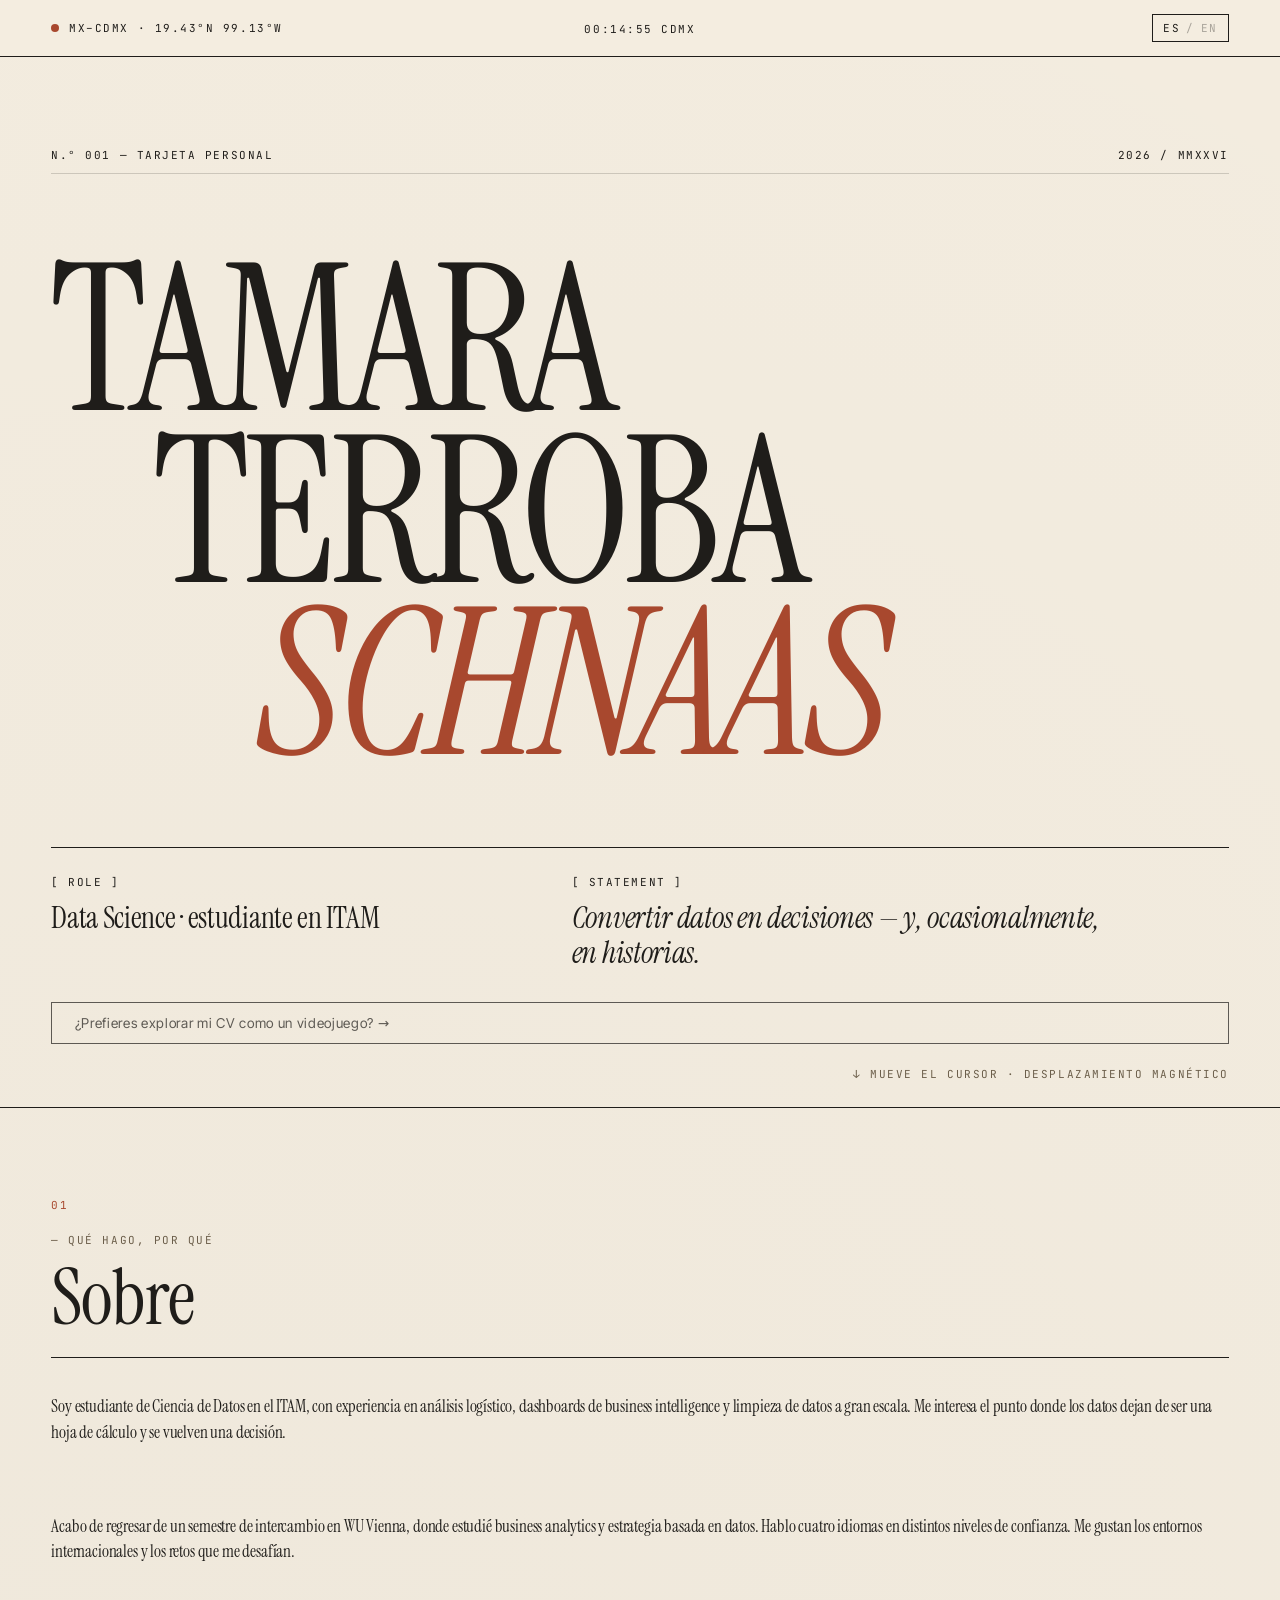
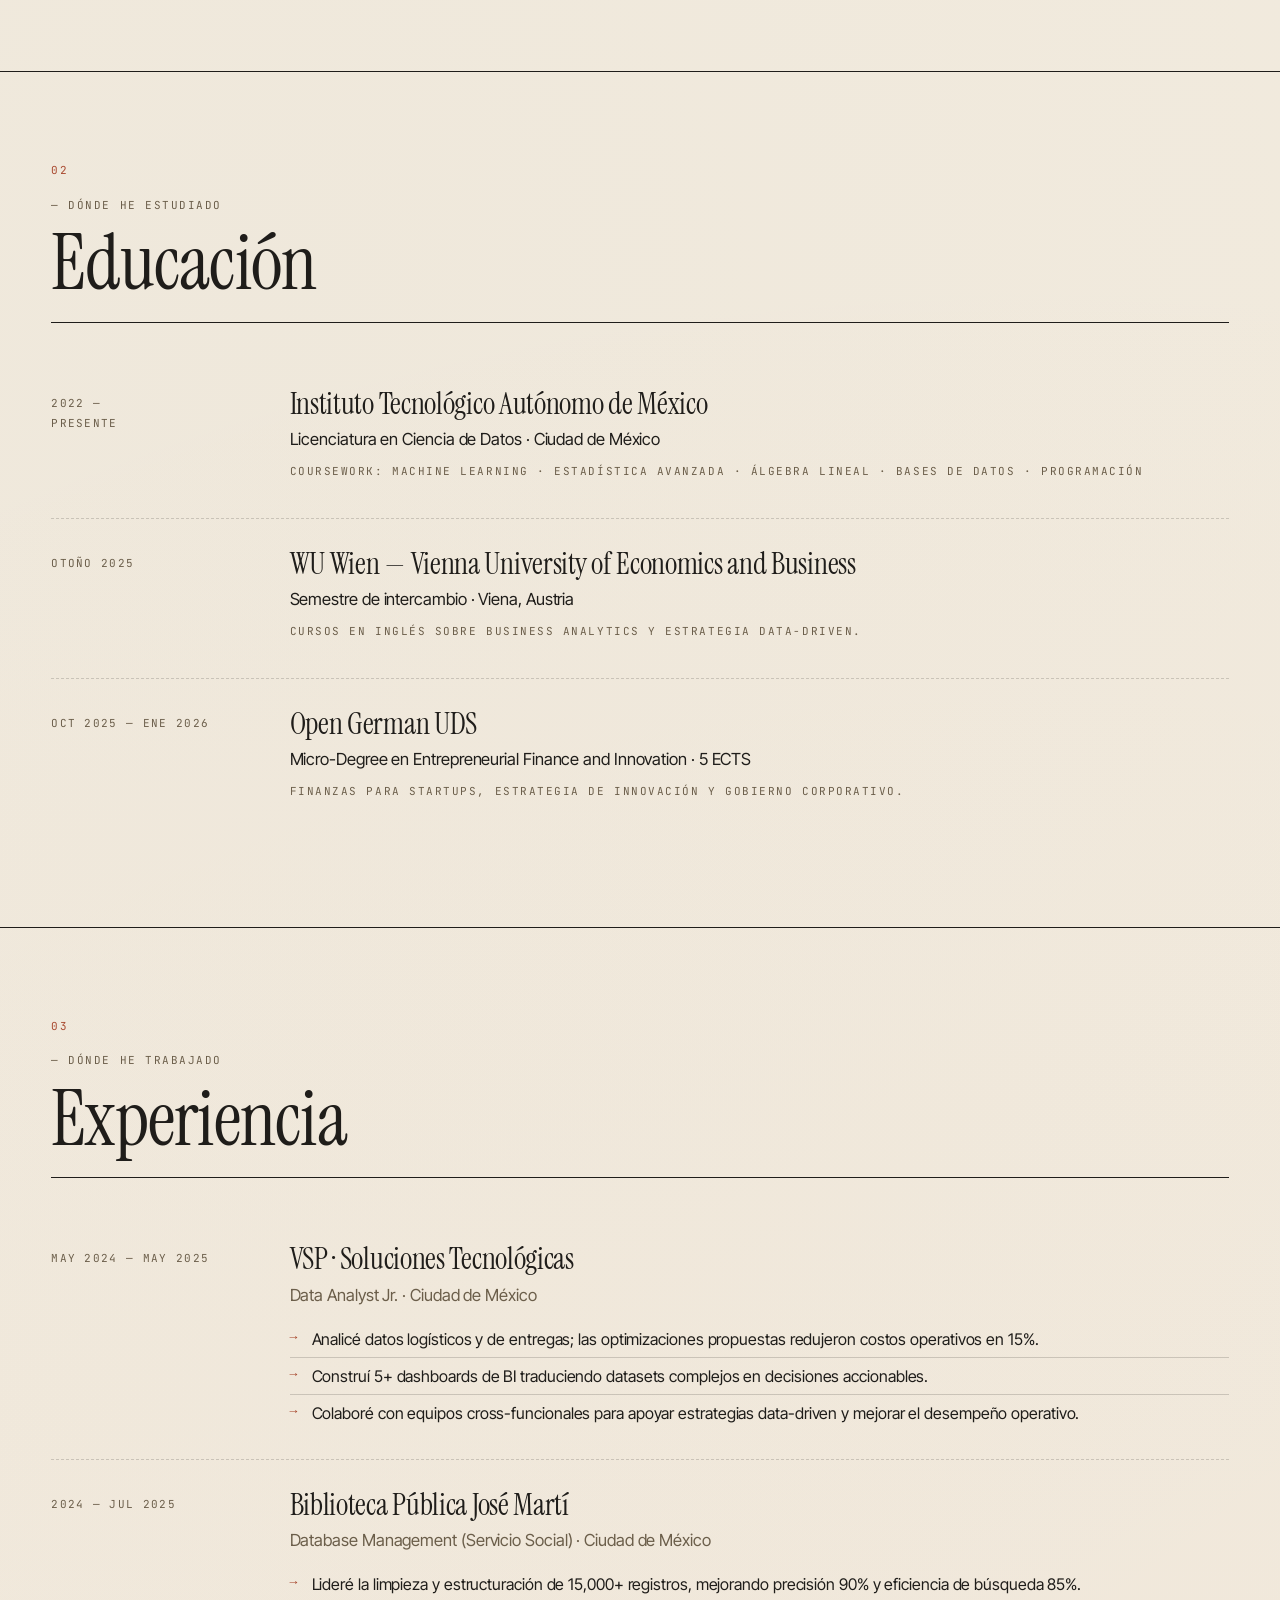
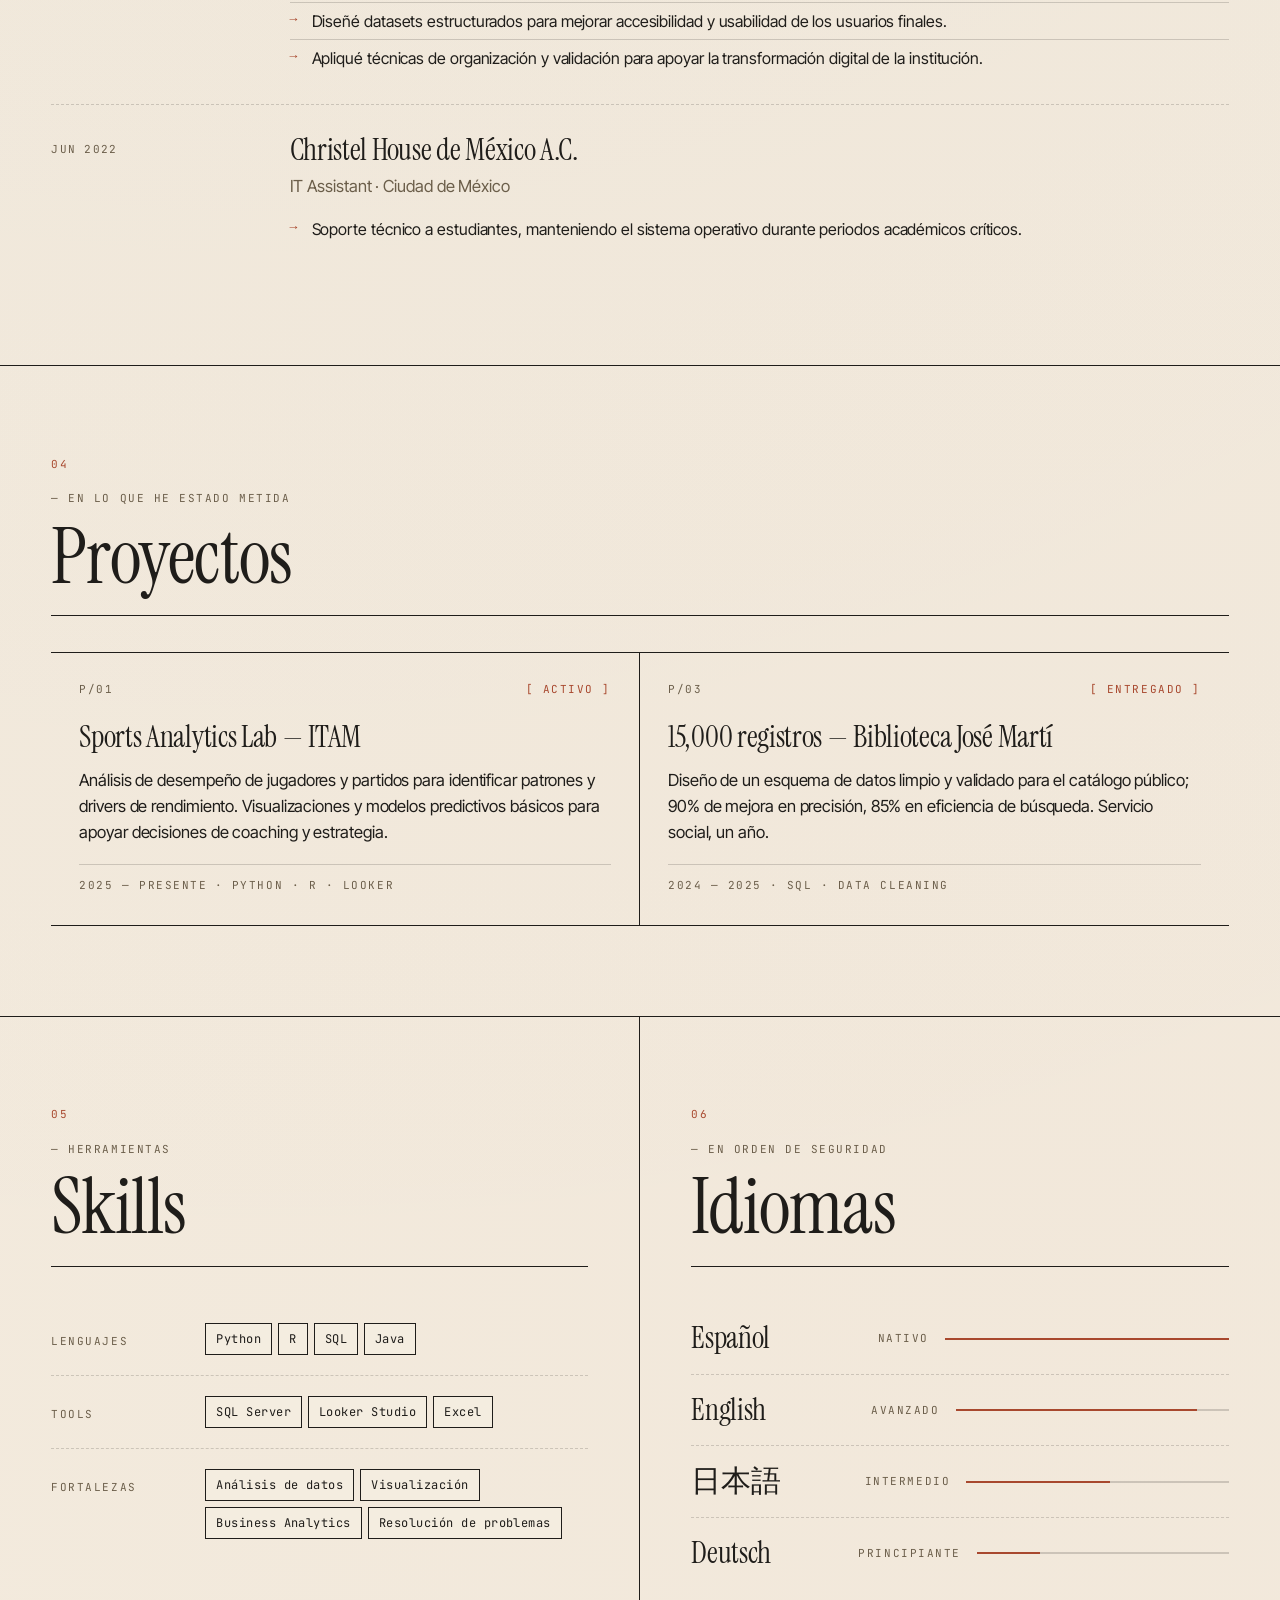
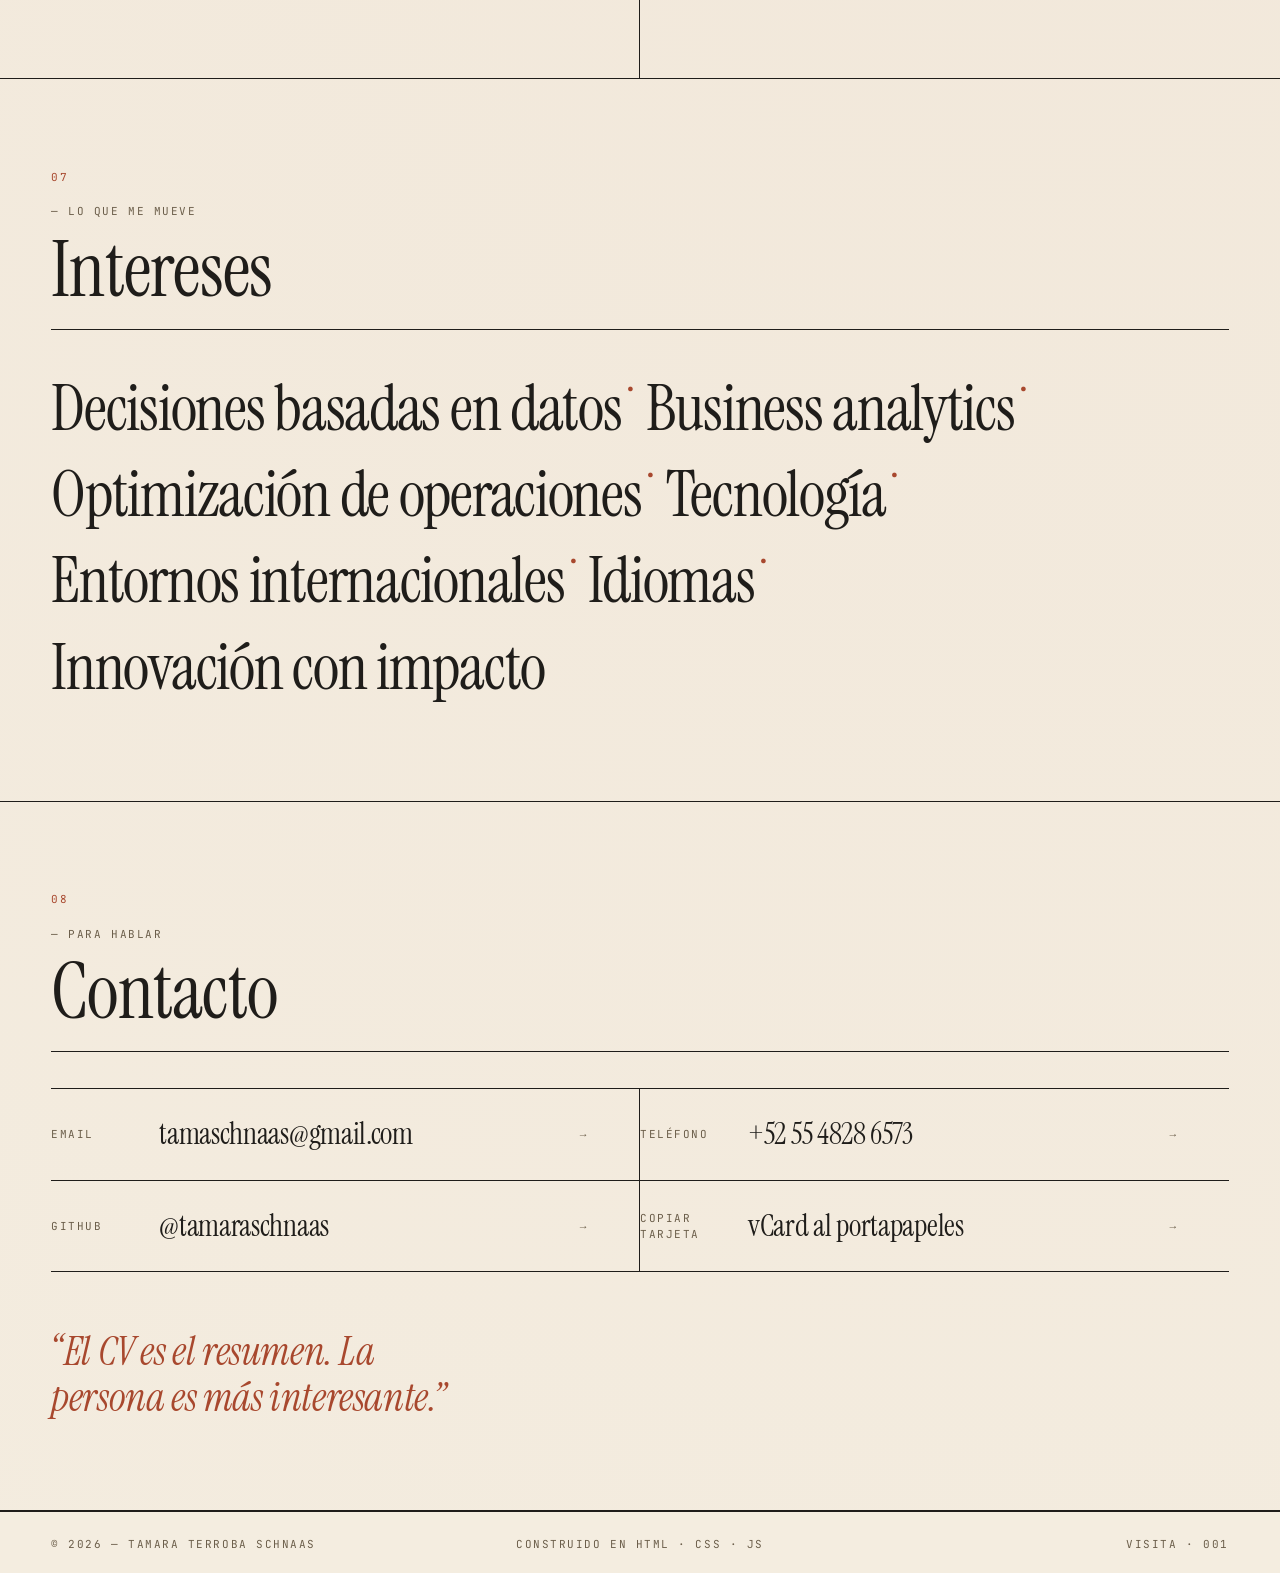
==== commit ccbc08ec: "Agregar link a juego en sección hero" ====
--- a/index.html
+++ b/index.html
@@ -328,7 +328,7 @@
   </script>
 
   <script type="__bundler/template">
-"<!DOCTYPE html>\n<html lang=\"es\"><head>\n<meta charset=\"utf-8\">\n<meta name=\"viewport\" content=\"width=device-width, initial-scale=1\">\n<title>Tamara Terroba Schnaas<\u002Ftitle>\n<meta name=\"description\" content=\"Tamara Terroba Schnaas — Data Science · ITAM · Mexico City\">\n\n<link rel=\"preconnect\" href=\"https://fonts.googleapis.com\">\n<link rel=\"preconnect\" href=\"https://fonts.gstatic.com\" crossorigin=\"\">\n<style>/* latin-ext */\n@font-face {\n  font-family: 'Instrument Serif';\n  font-style: italic;\n  font-weight: 400;\n  font-display: swap;\n  src: url(\"b1ce6847-fb6a-47ce-b79d-595afa4125a3\") format('woff2');\n  unicode-range: U+0100-02BA, U+02BD-02C5, U+02C7-02CC, U+02CE-02D7, U+02DD-02FF, U+0304, U+0308, U+0329, U+1D00-1DBF, U+1E00-1E9F, U+1EF2-1EFF, U+2020, U+20A0-20AB, U+20AD-20C0, U+2113, U+2C60-2C7F, U+A720-A7FF;\n}\n/* latin */\n@font-face {\n  font-family: 'Instrument Serif';\n  font-style: italic;\n  font-weight: 400;\n  font-display: swap;\n  src: url(\"161b18d4-b6bc-40db-8aa1-502d7fff1510\") format('woff2');\n  unicode-range: U+0000-00FF, U+0131, U+0152-0153, U+02BB-02BC, U+02C6, U+02DA, U+02DC, U+0304, U+0308, U+0329, U+2000-206F, U+20AC, U+2122, U+2191, U+2193, U+2212, U+2215, U+FEFF, U+FFFD;\n}\n/* latin-ext */\n@font-face {\n  font-family: 'Instrument Serif';\n  font-style: normal;\n  font-weight: 400;\n  font-display: swap;\n  src: url(\"ccc6c440-90b6-443a-9138-1686d65a515b\") format('woff2');\n  unicode-range: U+0100-02BA, U+02BD-02C5, U+02C7-02CC, U+02CE-02D7, U+02DD-02FF, U+0304, U+0308, U+0329, U+1D00-1DBF, U+1E00-1E9F, U+1EF2-1EFF, U+2020, U+20A0-20AB, U+20AD-20C0, U+2113, U+2C60-2C7F, U+A720-A7FF;\n}\n/* latin */\n@font-face {\n  font-family: 'Instrument Serif';\n  font-style: normal;\n  font-weight: 400;\n  font-display: swap;\n  src: url(\"44270eaa-55bd-42f8-bb9b-127b8465341b\") format('woff2');\n  unicode-range: U+0000-00FF, U+0131, U+0152-0153, U+02BB-02BC, U+02C6, U+02DA, U+02DC, U+0304, U+0308, U+0329, U+2000-206F, U+20AC, U+2122, U+2191, U+2193, U+2212, U+2215, U+FEFF, U+FFFD;\n}\n/* cyrillic-ext */\n@font-face {\n  font-family: 'Inter Tight';\n  font-style: normal;\n  font-weight: 300;\n  font-display: swap;\n  src: url(\"4a75c039-a8da-4e53-abc4-7f9bbba1fb8a\") format('woff2');\n  unicode-range: U+0460-052F, U+1C80-1C8A, U+20B4, U+2DE0-2DFF, U+A640-A69F, U+FE2E-FE2F;\n}\n/* cyrillic */\n@font-face {\n  font-family: 'Inter Tight';\n  font-style: normal;\n  font-weight: 300;\n  font-display: swap;\n  src: url(\"5964681e-9520-4dc1-8cf4-02ec57d38a99\") format('woff2');\n  unicode-range: U+0301, U+0400-045F, U+0490-0491, U+04B0-04B1, U+2116;\n}\n/* greek-ext */\n@font-face {\n  font-family: 'Inter Tight';\n  font-style: normal;\n  font-weight: 300;\n  font-display: swap;\n  src: url(\"7f45171a-392f-47a7-b084-66e9dddb8317\") format('woff2');\n  unicode-range: U+1F00-1FFF;\n}\n/* greek */\n@font-face {\n  font-family: 'Inter Tight';\n  font-style: normal;\n  font-weight: 300;\n  font-display: swap;\n  src: url(\"563a0522-6cb7-4f2a-8ef0-1c90b009c1e0\") format('woff2');\n  unicode-range: U+0370-0377, U+037A-037F, U+0384-038A, U+038C, U+038E-03A1, U+03A3-03FF;\n}\n/* vietnamese */\n@font-face {\n  font-family: 'Inter Tight';\n  font-style: normal;\n  font-weight: 300;\n  font-display: swap;\n  src: url(\"deca2511-20e1-4b24-8ba7-55d95fa99ea7\") format('woff2');\n  unicode-range: U+0102-0103, U+0110-0111, U+0128-0129, U+0168-0169, U+01A0-01A1, U+01AF-01B0, U+0300-0301, U+0303-0304, U+0308-0309, U+0323, U+0329, U+1EA0-1EF9, U+20AB;\n}\n/* latin-ext */\n@font-face {\n  font-family: 'Inter Tight';\n  font-style: normal;\n  font-weight: 300;\n  font-display: swap;\n  src: url(\"6e9cf0d6-466e-4c3c-9d29-f70f5fc4a789\") format('woff2');\n  unicode-range: U+0100-02BA, U+02BD-02C5, U+02C7-02CC, U+02CE-02D7, U+02DD-02FF, U+0304, U+0308, U+0329, U+1D00-1DBF, U+1E00-1E9F, U+1EF2-1EFF, U+2020, U+20A0-20AB, U+20AD-20C0, U+2113, U+2C60-2C7F, U+A720-A7FF;\n}\n/* latin */\n@font-face {\n  font-family: 'Inter Tight';\n  font-style: normal;\n  font-weight: 300;\n  font-display: swap;\n  src: url(\"638da850-5d6f-468c-8cb8-fd44d7ea035f\") format('woff2');\n  unicode-range: U+0000-00FF, U+0131, U+0152-0153, U+02BB-02BC, U+02C6, U+02DA, U+02DC, U+0304, U+0308, U+0329, U+2000-206F, U+20AC, U+2122, U+2191, U+2193, U+2212, U+2215, U+FEFF, U+FFFD;\n}\n/* cyrillic-ext */\n@font-face {\n  font-family: 'Inter Tight';\n  font-style: normal;\n  font-weight: 400;\n  font-display: swap;\n  src: url(\"4a75c039-a8da-4e53-abc4-7f9bbba1fb8a\") format('woff2');\n  unicode-range: U+0460-052F, U+1C80-1C8A, U+20B4, U+2DE0-2DFF, U+A640-A69F, U+FE2E-FE2F;\n}\n/* cyrillic */\n@font-face {\n  font-family: 'Inter Tight';\n  font-style: normal;\n  font-weight: 400;\n  font-display: swap;\n  src: url(\"5964681e-9520-4dc1-8cf4-02ec57d38a99\") format('woff2');\n  unicode-range: U+0301, U+0400-045F, U+0490-0491, U+04B0-04B1, U+2116;\n}\n/* greek-ext */\n@font-face {\n  font-family: 'Inter Tight';\n  font-style: normal;\n  font-weight: 400;\n  font-display: swap;\n  src: url(\"7f45171a-392f-47a7-b084-66e9dddb8317\") format('woff2');\n  unicode-range: U+1F00-1FFF;\n}\n/* greek */\n@font-face {\n  font-family: 'Inter Tight';\n  font-style: normal;\n  font-weight: 400;\n  font-display: swap;\n  src: url(\"563a0522-6cb7-4f2a-8ef0-1c90b009c1e0\") format('woff2');\n  unicode-range: U+0370-0377, U+037A-037F, U+0384-038A, U+038C, U+038E-03A1, U+03A3-03FF;\n}\n/* vietnamese */\n@font-face {\n  font-family: 'Inter Tight';\n  font-style: normal;\n  font-weight: 400;\n  font-display: swap;\n  src: url(\"deca2511-20e1-4b24-8ba7-55d95fa99ea7\") format('woff2');\n  unicode-range: U+0102-0103, U+0110-0111, U+0128-0129, U+0168-0169, U+01A0-01A1, U+01AF-01B0, U+0300-0301, U+0303-0304, U+0308-0309, U+0323, U+0329, U+1EA0-1EF9, U+20AB;\n}\n/* latin-ext */\n@font-face {\n  font-family: 'Inter Tight';\n  font-style: normal;\n  font-weight: 400;\n  font-display: swap;\n  src: url(\"6e9cf0d6-466e-4c3c-9d29-f70f5fc4a789\") format('woff2');\n  unicode-range: U+0100-02BA, U+02BD-02C5, U+02C7-02CC, U+02CE-02D7, U+02DD-02FF, U+0304, U+0308, U+0329, U+1D00-1DBF, U+1E00-1E9F, U+1EF2-1EFF, U+2020, U+20A0-20AB, U+20AD-20C0, U+2113, U+2C60-2C7F, U+A720-A7FF;\n}\n/* latin */\n@font-face {\n  font-family: 'Inter Tight';\n  font-style: normal;\n  font-weight: 400;\n  font-display: swap;\n  src: url(\"638da850-5d6f-468c-8cb8-fd44d7ea035f\") format('woff2');\n  unicode-range: U+0000-00FF, U+0131, U+0152-0153, U+02BB-02BC, U+02C6, U+02DA, U+02DC, U+0304, U+0308, U+0329, U+2000-206F, U+20AC, U+2122, U+2191, U+2193, U+2212, U+2215, U+FEFF, U+FFFD;\n}\n/* cyrillic-ext */\n@font-face {\n  font-family: 'Inter Tight';\n  font-style: normal;\n  font-weight: 500;\n  font-display: swap;\n  src: url(\"4a75c039-a8da-4e53-abc4-7f9bbba1fb8a\") format('woff2');\n  unicode-range: U+0460-052F, U+1C80-1C8A, U+20B4, U+2DE0-2DFF, U+A640-A69F, U+FE2E-FE2F;\n}\n/* cyrillic */\n@font-face {\n  font-family: 'Inter Tight';\n  font-style: normal;\n  font-weight: 500;\n  font-display: swap;\n  src: url(\"5964681e-9520-4dc1-8cf4-02ec57d38a99\") format('woff2');\n  unicode-range: U+0301, U+0400-045F, U+0490-0491, U+04B0-04B1, U+2116;\n}\n/* greek-ext */\n@font-face {\n  font-family: 'Inter Tight';\n  font-style: normal;\n  font-weight: 500;\n  font-display: swap;\n  src: url(\"7f45171a-392f-47a7-b084-66e9dddb8317\") format('woff2');\n  unicode-range: U+1F00-1FFF;\n}\n/* greek */\n@font-face {\n  font-family: 'Inter Tight';\n  font-style: normal;\n  font-weight: 500;\n  font-display: swap;\n  src: url(\"563a0522-6cb7-4f2a-8ef0-1c90b009c1e0\") format('woff2');\n  unicode-range: U+0370-0377, U+037A-037F, U+0384-038A, U+038C, U+038E-03A1, U+03A3-03FF;\n}\n/* vietnamese */\n@font-face {\n  font-family: 'Inter Tight';\n  font-style: normal;\n  font-weight: 500;\n  font-display: swap;\n  src: url(\"deca2511-20e1-4b24-8ba7-55d95fa99ea7\") format('woff2');\n  unicode-range: U+0102-0103, U+0110-0111, U+0128-0129, U+0168-0169, U+01A0-01A1, U+01AF-01B0, U+0300-0301, U+0303-0304, U+0308-0309, U+0323, U+0329, U+1EA0-1EF9, U+20AB;\n}\n/* latin-ext */\n@font-face {\n  font-family: 'Inter Tight';\n  font-style: normal;\n  font-weight: 500;\n  font-display: swap;\n  src: url(\"6e9cf0d6-466e-4c3c-9d29-f70f5fc4a789\") format('woff2');\n  unicode-range: U+0100-02BA, U+02BD-02C5, U+02C7-02CC, U+02CE-02D7, U+02DD-02FF, U+0304, U+0308, U+0329, U+1D00-1DBF, U+1E00-1E9F, U+1EF2-1EFF, U+2020, U+20A0-20AB, U+20AD-20C0, U+2113, U+2C60-2C7F, U+A720-A7FF;\n}\n/* latin */\n@font-face {\n  font-family: 'Inter Tight';\n  font-style: normal;\n  font-weight: 500;\n  font-display: swap;\n  src: url(\"638da850-5d6f-468c-8cb8-fd44d7ea035f\") format('woff2');\n  unicode-range: U+0000-00FF, U+0131, U+0152-0153, U+02BB-02BC, U+02C6, U+02DA, U+02DC, U+0304, U+0308, U+0329, U+2000-206F, U+20AC, U+2122, U+2191, U+2193, U+2212, U+2215, U+FEFF, U+FFFD;\n}\n/* cyrillic-ext */\n@font-face {\n  font-family: 'Inter Tight';\n  font-style: normal;\n  font-weight: 600;\n  font-display: swap;\n  src: url(\"4a75c039-a8da-4e53-abc4-7f9bbba1fb8a\") format('woff2');\n  unicode-range: U+0460-052F, U+1C80-1C8A, U+20B4, U+2DE0-2DFF, U+A640-A69F, U+FE2E-FE2F;\n}\n/* cyrillic */\n@font-face {\n  font-family: 'Inter Tight';\n  font-style: normal;\n  font-weight: 600;\n  font-display: swap;\n  src: url(\"5964681e-9520-4dc1-8cf4-02ec57d38a99\") format('woff2');\n  unicode-range: U+0301, U+0400-045F, U+0490-0491, U+04B0-04B1, U+2116;\n}\n/* greek-ext */\n@font-face {\n  font-family: 'Inter Tight';\n  font-style: normal;\n  font-weight: 600;\n  font-display: swap;\n  src: url(\"7f45171a-392f-47a7-b084-66e9dddb8317\") format('woff2');\n  unicode-range: U+1F00-1FFF;\n}\n/* greek */\n@font-face {\n  font-family: 'Inter Tight';\n  font-style: normal;\n  font-weight: 600;\n  font-display: swap;\n  src: url(\"563a0522-6cb7-4f2a-8ef0-1c90b009c1e0\") format('woff2');\n  unicode-range: U+0370-0377, U+037A-037F, U+0384-038A, U+038C, U+038E-03A1, U+03A3-03FF;\n}\n/* vietnamese */\n@font-face {\n  font-family: 'Inter Tight';\n  font-style: normal;\n  font-weight: 600;\n  font-display: swap;\n  src: url(\"deca2511-20e1-4b24-8ba7-55d95fa99ea7\") format('woff2');\n  unicode-range: U+0102-0103, U+0110-0111, U+0128-0129, U+0168-0169, U+01A0-01A1, U+01AF-01B0, U+0300-0301, U+0303-0304, U+0308-0309, U+0323, U+0329, U+1EA0-1EF9, U+20AB;\n}\n/* latin-ext */\n@font-face {\n  font-family: 'Inter Tight';\n  font-style: normal;\n  font-weight: 600;\n  font-display: swap;\n  src: url(\"6e9cf0d6-466e-4c3c-9d29-f70f5fc4a789\") format('woff2');\n  unicode-range: U+0100-02BA, U+02BD-02C5, U+02C7-02CC, U+02CE-02D7, U+02DD-02FF, U+0304, U+0308, U+0329, U+1D00-1DBF, U+1E00-1E9F, U+1EF2-1EFF, U+2020, U+20A0-20AB, U+20AD-20C0, U+2113, U+2C60-2C7F, U+A720-A7FF;\n}\n/* latin */\n@font-face {\n  font-family: 'Inter Tight';\n  font-style: normal;\n  font-weight: 600;\n  font-display: swap;\n  src: url(\"638da850-5d6f-468c-8cb8-fd44d7ea035f\") format('woff2');\n  unicode-range: U+0000-00FF, U+0131, U+0152-0153, U+02BB-02BC, U+02C6, U+02DA, U+02DC, U+0304, U+0308, U+0329, U+2000-206F, U+20AC, U+2122, U+2191, U+2193, U+2212, U+2215, U+FEFF, U+FFFD;\n}\n/* cyrillic-ext */\n@font-face {\n  font-family: 'Inter Tight';\n  font-style: normal;\n  font-weight: 700;\n  font-display: swap;\n  src: url(\"4a75c039-a8da-4e53-abc4-7f9bbba1fb8a\") format('woff2');\n  unicode-range: U+0460-052F, U+1C80-1C8A, U+20B4, U+2DE0-2DFF, U+A640-A69F, U+FE2E-FE2F;\n}\n/* cyrillic */\n@font-face {\n  font-family: 'Inter Tight';\n  font-style: normal;\n  font-weight: 700;\n  font-display: swap;\n  src: url(\"5964681e-9520-4dc1-8cf4-02ec57d38a99\") format('woff2');\n  unicode-range: U+0301, U+0400-045F, U+0490-0491, U+04B0-04B1, U+2116;\n}\n/* greek-ext */\n@font-face {\n  font-family: 'Inter Tight';\n  font-style: normal;\n  font-weight: 700;\n  font-display: swap;\n  src: url(\"7f45171a-392f-47a7-b084-66e9dddb8317\") format('woff2');\n  unicode-range: U+1F00-1FFF;\n}\n/* greek */\n@font-face {\n  font-family: 'Inter Tight';\n  font-style: normal;\n  font-weight: 700;\n  font-display: swap;\n  src: url(\"563a0522-6cb7-4f2a-8ef0-1c90b009c1e0\") format('woff2');\n  unicode-range: U+0370-0377, U+037A-037F, U+0384-038A, U+038C, U+038E-03A1, U+03A3-03FF;\n}\n/* vietnamese */\n@font-face {\n  font-family: 'Inter Tight';\n  font-style: normal;\n  font-weight: 700;\n  font-display: swap;\n  src: url(\"deca2511-20e1-4b24-8ba7-55d95fa99ea7\") format('woff2');\n  unicode-range: U+0102-0103, U+0110-0111, U+0128-0129, U+0168-0169, U+01A0-01A1, U+01AF-01B0, U+0300-0301, U+0303-0304, U+0308-0309, U+0323, U+0329, U+1EA0-1EF9, U+20AB;\n}\n/* latin-ext */\n@font-face {\n  font-family: 'Inter Tight';\n  font-style: normal;\n  font-weight: 700;\n  font-display: swap;\n  src: url(\"6e9cf0d6-466e-4c3c-9d29-f70f5fc4a789\") format('woff2');\n  unicode-range: U+0100-02BA, U+02BD-02C5, U+02C7-02CC, U+02CE-02D7, U+02DD-02FF, U+0304, U+0308, U+0329, U+1D00-1DBF, U+1E00-1E9F, U+1EF2-1EFF, U+2020, U+20A0-20AB, U+20AD-20C0, U+2113, U+2C60-2C7F, U+A720-A7FF;\n}\n/* latin */\n@font-face {\n  font-family: 'Inter Tight';\n  font-style: normal;\n  font-weight: 700;\n  font-display: swap;\n  src: url(\"638da850-5d6f-468c-8cb8-fd44d7ea035f\") format('woff2');\n  unicode-range: U+0000-00FF, U+0131, U+0152-0153, U+02BB-02BC, U+02C6, U+02DA, U+02DC, U+0304, U+0308, U+0329, U+2000-206F, U+20AC, U+2122, U+2191, U+2193, U+2212, U+2215, U+FEFF, U+FFFD;\n}\n/* cyrillic-ext */\n@font-face {\n  font-family: 'JetBrains Mono';\n  font-style: normal;\n  font-weight: 300;\n  font-display: swap;\n  src: url(\"08e6538d-4504-496a-a97c-2745b6282d94\") format('woff2');\n  unicode-range: U+0460-052F, U+1C80-1C8A, U+20B4, U+2DE0-2DFF, U+A640-A69F, U+FE2E-FE2F;\n}\n/* cyrillic */\n@font-face {\n  font-family: 'JetBrains Mono';\n  font-style: normal;\n  font-weight: 300;\n  font-display: swap;\n  src: url(\"037b24af-4221-4045-8560-0cff24bb147a\") format('woff2');\n  unicode-range: U+0301, U+0400-045F, U+0490-0491, U+04B0-04B1, U+2116;\n}\n/* greek */\n@font-face {\n  font-family: 'JetBrains Mono';\n  font-style: normal;\n  font-weight: 300;\n  font-display: swap;\n  src: url(\"39520f8b-e7bb-487e-a9ef-315a5d78d356\") format('woff2');\n  unicode-range: U+0370-0377, U+037A-037F, U+0384-038A, U+038C, U+038E-03A1, U+03A3-03FF;\n}\n/* vietnamese */\n@font-face {\n  font-family: 'JetBrains Mono';\n  font-style: normal;\n  font-weight: 300;\n  font-display: swap;\n  src: url(\"b397c2c6-08c3-4112-8207-ab3ffc8dd2ec\") format('woff2');\n  unicode-range: U+0102-0103, U+0110-0111, U+0128-0129, U+0168-0169, U+01A0-01A1, U+01AF-01B0, U+0300-0301, U+0303-0304, U+0308-0309, U+0323, U+0329, U+1EA0-1EF9, U+20AB;\n}\n/* latin-ext */\n@font-face {\n  font-family: 'JetBrains Mono';\n  font-style: normal;\n  font-weight: 300;\n  font-display: swap;\n  src: url(\"6823172a-6baa-438f-a2e1-4074765903aa\") format('woff2');\n  unicode-range: U+0100-02BA, U+02BD-02C5, U+02C7-02CC, U+02CE-02D7, U+02DD-02FF, U+0304, U+0308, U+0329, U+1D00-1DBF, U+1E00-1E9F, U+1EF2-1EFF, U+2020, U+20A0-20AB, U+20AD-20C0, U+2113, U+2C60-2C7F, U+A720-A7FF;\n}\n/* latin */\n@font-face {\n  font-family: 'JetBrains Mono';\n  font-style: normal;\n  font-weight: 300;\n  font-display: swap;\n  src: url(\"814c5f70-953a-47d3-a3dd-bf13b16e2b4f\") format('woff2');\n  unicode-range: U+0000-00FF, U+0131, U+0152-0153, U+02BB-02BC, U+02C6, U+02DA, U+02DC, U+0304, U+0308, U+0329, U+2000-206F, U+20AC, U+2122, U+2191, U+2193, U+2212, U+2215, U+FEFF, U+FFFD;\n}\n/* cyrillic-ext */\n@font-face {\n  font-family: 'JetBrains Mono';\n  font-style: normal;\n  font-weight: 400;\n  font-display: swap;\n  src: url(\"08e6538d-4504-496a-a97c-2745b6282d94\") format('woff2');\n  unicode-range: U+0460-052F, U+1C80-1C8A, U+20B4, U+2DE0-2DFF, U+A640-A69F, U+FE2E-FE2F;\n}\n/* cyrillic */\n@font-face {\n  font-family: 'JetBrains Mono';\n  font-style: normal;\n  font-weight: 400;\n  font-display: swap;\n  src: url(\"037b24af-4221-4045-8560-0cff24bb147a\") format('woff2');\n  unicode-range: U+0301, U+0400-045F, U+0490-0491, U+04B0-04B1, U+2116;\n}\n/* greek */\n@font-face {\n  font-family: 'JetBrains Mono';\n  font-style: normal;\n  font-weight: 400;\n  font-display: swap;\n  src: url(\"39520f8b-e7bb-487e-a9ef-315a5d78d356\") format('woff2');\n  unicode-range: U+0370-0377, U+037A-037F, U+0384-038A, U+038C, U+038E-03A1, U+03A3-03FF;\n}\n/* vietnamese */\n@font-face {\n  font-family: 'JetBrains Mono';\n  font-style: normal;\n  font-weight: 400;\n  font-display: swap;\n  src: url(\"b397c2c6-08c3-4112-8207-ab3ffc8dd2ec\") format('woff2');\n  unicode-range: U+0102-0103, U+0110-0111, U+0128-0129, U+0168-0169, U+01A0-01A1, U+01AF-01B0, U+0300-0301, U+0303-0304, U+0308-0309, U+0323, U+0329, U+1EA0-1EF9, U+20AB;\n}\n/* latin-ext */\n@font-face {\n  font-family: 'JetBrains Mono';\n  font-style: normal;\n  font-weight: 400;\n  font-display: swap;\n  src: url(\"6823172a-6baa-438f-a2e1-4074765903aa\") format('woff2');\n  unicode-range: U+0100-02BA, U+02BD-02C5, U+02C7-02CC, U+02CE-02D7, U+02DD-02FF, U+0304, U+0308, U+0329, U+1D00-1DBF, U+1E00-1E9F, U+1EF2-1EFF, U+2020, U+20A0-20AB, U+20AD-20C0, U+2113, U+2C60-2C7F, U+A720-A7FF;\n}\n/* latin */\n@font-face {\n  font-family: 'JetBrains Mono';\n  font-style: normal;\n  font-weight: 400;\n  font-display: swap;\n  src: url(\"814c5f70-953a-47d3-a3dd-bf13b16e2b4f\") format('woff2');\n  unicode-range: U+0000-00FF, U+0131, U+0152-0153, U+02BB-02BC, U+02C6, U+02DA, U+02DC, U+0304, U+0308, U+0329, U+2000-206F, U+20AC, U+2122, U+2191, U+2193, U+2212, U+2215, U+FEFF, U+FFFD;\n}\n/* cyrillic-ext */\n@font-face {\n  font-family: 'JetBrains Mono';\n  font-style: normal;\n  font-weight: 500;\n  font-display: swap;\n  src: url(\"08e6538d-4504-496a-a97c-2745b6282d94\") format('woff2');\n  unicode-range: U+0460-052F, U+1C80-1C8A, U+20B4, U+2DE0-2DFF, U+A640-A69F, U+FE2E-FE2F;\n}\n/* cyrillic */\n@font-face {\n  font-family: 'JetBrains Mono';\n  font-style: normal;\n  font-weight: 500;\n  font-display: swap;\n  src: url(\"037b24af-4221-4045-8560-0cff24bb147a\") format('woff2');\n  unicode-range: U+0301, U+0400-045F, U+0490-0491, U+04B0-04B1, U+2116;\n}\n/* greek */\n@font-face {\n  font-family: 'JetBrains Mono';\n  font-style: normal;\n  font-weight: 500;\n  font-display: swap;\n  src: url(\"39520f8b-e7bb-487e-a9ef-315a5d78d356\") format('woff2');\n  unicode-range: U+0370-0377, U+037A-037F, U+0384-038A, U+038C, U+038E-03A1, U+03A3-03FF;\n}\n/* vietnamese */\n@font-face {\n  font-family: 'JetBrains Mono';\n  font-style: normal;\n  font-weight: 500;\n  font-display: swap;\n  src: url(\"b397c2c6-08c3-4112-8207-ab3ffc8dd2ec\") format('woff2');\n  unicode-range: U+0102-0103, U+0110-0111, U+0128-0129, U+0168-0169, U+01A0-01A1, U+01AF-01B0, U+0300-0301, U+0303-0304, U+0308-0309, U+0323, U+0329, U+1EA0-1EF9, U+20AB;\n}\n/* latin-ext */\n@font-face {\n  font-family: 'JetBrains Mono';\n  font-style: normal;\n  font-weight: 500;\n  font-display: swap;\n  src: url(\"6823172a-6baa-438f-a2e1-4074765903aa\") format('woff2');\n  unicode-range: U+0100-02BA, U+02BD-02C5, U+02C7-02CC, U+02CE-02D7, U+02DD-02FF, U+0304, U+0308, U+0329, U+1D00-1DBF, U+1E00-1E9F, U+1EF2-1EFF, U+2020, U+20A0-20AB, U+20AD-20C0, U+2113, U+2C60-2C7F, U+A720-A7FF;\n}\n/* latin */\n@font-face {\n  font-family: 'JetBrains Mono';\n  font-style: normal;\n  font-weight: 500;\n  font-display: swap;\n  src: url(\"814c5f70-953a-47d3-a3dd-bf13b16e2b4f\") format('woff2');\n  unicode-range: U+0000-00FF, U+0131, U+0152-0153, U+02BB-02BC, U+02C6, U+02DA, U+02DC, U+0304, U+0308, U+0329, U+2000-206F, U+20AC, U+2122, U+2191, U+2193, U+2212, U+2215, U+FEFF, U+FFFD;\n}\n/* cyrillic-ext */\n@font-face {\n  font-family: 'JetBrains Mono';\n  font-style: normal;\n  font-weight: 600;\n  font-display: swap;\n  src: url(\"08e6538d-4504-496a-a97c-2745b6282d94\") format('woff2');\n  unicode-range: U+0460-052F, U+1C80-1C8A, U+20B4, U+2DE0-2DFF, U+A640-A69F, U+FE2E-FE2F;\n}\n/* cyrillic */\n@font-face {\n  font-family: 'JetBrains Mono';\n  font-style: normal;\n  font-weight: 600;\n  font-display: swap;\n  src: url(\"037b24af-4221-4045-8560-0cff24bb147a\") format('woff2');\n  unicode-range: U+0301, U+0400-045F, U+0490-0491, U+04B0-04B1, U+2116;\n}\n/* greek */\n@font-face {\n  font-family: 'JetBrains Mono';\n  font-style: normal;\n  font-weight: 600;\n  font-display: swap;\n  src: url(\"39520f8b-e7bb-487e-a9ef-315a5d78d356\") format('woff2');\n  unicode-range: U+0370-0377, U+037A-037F, U+0384-038A, U+038C, U+038E-03A1, U+03A3-03FF;\n}\n/* vietnamese */\n@font-face {\n  font-family: 'JetBrains Mono';\n  font-style: normal;\n  font-weight: 600;\n  font-display: swap;\n  src: url(\"b397c2c6-08c3-4112-8207-ab3ffc8dd2ec\") format('woff2');\n  unicode-range: U+0102-0103, U+0110-0111, U+0128-0129, U+0168-0169, U+01A0-01A1, U+01AF-01B0, U+0300-0301, U+0303-0304, U+0308-0309, U+0323, U+0329, U+1EA0-1EF9, U+20AB;\n}\n/* latin-ext */\n@font-face {\n  font-family: 'JetBrains Mono';\n  font-style: normal;\n  font-weight: 600;\n  font-display: swap;\n  src: url(\"6823172a-6baa-438f-a2e1-4074765903aa\") format('woff2');\n  unicode-range: U+0100-02BA, U+02BD-02C5, U+02C7-02CC, U+02CE-02D7, U+02DD-02FF, U+0304, U+0308, U+0329, U+1D00-1DBF, U+1E00-1E9F, U+1EF2-1EFF, U+2020, U+20A0-20AB, U+20AD-20C0, U+2113, U+2C60-2C7F, U+A720-A7FF;\n}\n/* latin */\n@font-face {\n  font-family: 'JetBrains Mono';\n  font-style: normal;\n  font-weight: 600;\n  font-display: swap;\n  src: url(\"814c5f70-953a-47d3-a3dd-bf13b16e2b4f\") format('woff2');\n  unicode-range: U+0000-00FF, U+0131, U+0152-0153, U+02BB-02BC, U+02C6, U+02DA, U+02DC, U+0304, U+0308, U+0329, U+2000-206F, U+20AC, U+2122, U+2191, U+2193, U+2212, U+2215, U+FEFF, U+FFFD;\n}\n<\u002Fstyle>\n<style>/* =====================================================\n   TAMARA — PERSONAL SITE\n   Aesthetic: brutalist editorial · warm cream + terracotta\n   ===================================================== */\n\n:root {\n  --bg: #f4ede0;\n  --bg-2: #ece2cf;\n  --ink: #1f1d1a;\n  --ink-2: #6b5e4a;\n  --accent: #a8482e;\n  --accent-2: #c8623f;\n  --rule: #1f1d1a;\n  --rule-soft: rgba(31, 29, 26, 0.18);\n\n  --serif: \"Instrument Serif\", \"Times New Roman\", serif;\n  --sans:  \"Inter Tight\", system-ui, -apple-system, \"Helvetica Neue\", Arial, sans-serif;\n  --mono:  \"JetBrains Mono\", ui-monospace, \"SF Mono\", Menlo, Consolas, monospace;\n\n  --pad: clamp(20px, 4vw, 56px);\n  --pad-y: clamp(48px, 7vw, 96px);\n}\n\n* { box-sizing: border-box; }\nhtml, body { margin: 0; padding: 0; }\nhtml { scroll-behavior: smooth; }\n\nbody {\n  background: var(--bg);\n  color: var(--ink);\n  font-family: var(--sans);\n  font-size: 17px;\n  line-height: 1.5;\n  letter-spacing: -0.005em;\n  -webkit-font-smoothing: antialiased;\n  text-rendering: optimizeLegibility;\n  overflow-x: hidden;\n\n  /* subtle paper grain */\n  background-image:\n    radial-gradient(circle at 20% 30%, rgba(31,29,26,0.025) 0, transparent 60%),\n    radial-gradient(circle at 80% 70%, rgba(168,72,46,0.03) 0, transparent 60%);\n}\n\n::selection { background: var(--accent); color: var(--bg); }\n\na { color: inherit; text-decoration: none; }\n\np { margin: 0 0 1em; text-wrap: pretty; }\nem, .italic { font-style: italic; }\n\n.serif { font-family: var(--serif); font-weight: 400; letter-spacing: -0.01em; line-height: 1.05; }\n.mono  { font-family: var(--mono); font-weight: 400; letter-spacing: 0.02em; }\n.micro { font-size: 11px; text-transform: uppercase; letter-spacing: 0.14em; }\n.lg { font-size: clamp(20px, 2.4vw, 30px); line-height: 1.15; }\n.xl { font-size: clamp(40px, 6vw, 84px); line-height: 0.95; }\n.md { font-size: clamp(15px, 1.3vw, 18px); line-height: 1.55; }\n.mute { color: var(--ink-2); }\n\n/* =====================================================\n   TOPBAR\n   ===================================================== */\n.topbar {\n  position: sticky; top: 0; z-index: 50;\n  display: grid; grid-template-columns: 1fr auto 1fr;\n  align-items: center;\n  padding: 14px var(--pad);\n  background: var(--bg);\n  border-bottom: 1px solid var(--rule);\n  backdrop-filter: blur(6px);\n}\n.topbar__left { display: flex; align-items: center; gap: 10px; }\n.topbar__center { text-align: center; }\n.topbar__right { justify-self: end; }\n\n.dot {\n  width: 8px; height: 8px; border-radius: 50%;\n  background: var(--accent);\n  box-shadow: 0 0 0 0 rgba(168,72,46,0.5);\n  animation: pulse 2.4s infinite;\n}\n@keyframes pulse {\n  0%,100% { box-shadow: 0 0 0 0 rgba(168,72,46,0.55); }\n  50%     { box-shadow: 0 0 0 6px rgba(168,72,46,0);    }\n}\n\n.lang-toggle {\n  background: none; border: 1px solid var(--rule);\n  padding: 6px 10px; cursor: pointer;\n  font-family: var(--mono); font-size: 11px; letter-spacing: 0.14em;\n  display: inline-flex; align-items: center; gap: 6px;\n  color: var(--ink); border-radius: 0;\n  transition: background .2s ease, color .2s ease;\n}\n.lang-toggle:hover { background: var(--ink); color: var(--bg); }\n.lang-toggle__opt { opacity: .35; transition: opacity .2s ease; }\n.lang-toggle__opt.is-active { opacity: 1; }\n.lang-toggle__sep { opacity: .35; }\n\n/* =====================================================\n   HERO\n   ===================================================== */\n.hero {\n  position: relative;\n  padding: var(--pad-y) var(--pad) calc(var(--pad-y) * 0.7);\n  border-bottom: 1px solid var(--rule);\n  min-height: 88vh;\n  display: flex; flex-direction: column; justify-content: space-between;\n  overflow: hidden;\n}\n.hero__meta {\n  display: flex; justify-content: space-between;\n  border-bottom: 1px solid var(--rule-soft);\n  padding-bottom: 10px;\n}\n\n.hero__name {\n  font-family: var(--serif);\n  font-size: clamp(64px, 16vw, 240px);\n  line-height: 0.84;\n  margin: clamp(40px, 7vw, 80px) 0 clamp(40px, 6vw, 80px);\n  letter-spacing: -0.03em;\n  font-weight: 400;\n}\n.hero__name .line { display: block; }\n.hero__name .line--indent  { padding-left: 8vw; }\n.hero__name .line--indent2 { padding-left: 16vw; font-style: italic; color: var(--accent); }\n.hero__name .word {\n  display: inline-block;\n  will-change: transform;\n  transition: transform 0.6s cubic-bezier(0.2, 0.9, 0.2, 1);\n}\n\n.hero__sub {\n  display: grid;\n  grid-template-columns: 1fr 1.4fr;\n  gap: clamp(24px, 4vw, 64px);\n  border-top: 1px solid var(--rule);\n  padding-top: 20px;\n}\n.hero__sub p { margin: 8px 0 0; max-width: 32ch; }\n.hero__sub .hero__tag p { max-width: 38ch; }\n\n.hero__hint {\n  position: absolute; right: var(--pad); bottom: 24px;\n  color: var(--ink-2);\n}\n\n/* =====================================================\n   BLOCKS (sections)\n   ===================================================== */\n.block {\n  padding: var(--pad-y) var(--pad);\n  border-bottom: 1px solid var(--rule);\n  position: relative;\n}\n.block__num {\n  font-size: 11px; letter-spacing: 0.14em;\n  color: var(--accent);\n  margin-bottom: 18px;\n}\n.block__head {\n  display: flex; flex-direction: column;\n  align-items: flex-start; gap: 14px;\n  border-bottom: 1px solid var(--rule);\n  padding-bottom: 22px;\n  margin-bottom: 36px;\n}\n.block__head h2 { margin: 0; order: 2; }\n.block__head .micro { color: var(--ink-2); order: 1; }\n\n.two-col {\n  display: grid;\n  grid-template-columns: 1.1fr 1fr;\n  gap: clamp(24px, 4vw, 80px);\n}\n@media (max-width: 720px) {\n  .two-col { grid-template-columns: 1fr; }\n}\n\n/* =====================================================\n   ROWS (timeline-like list)\n   ===================================================== */\n.row {\n  display: grid;\n  grid-template-columns: 200px 1fr;\n  gap: clamp(20px, 3vw, 56px);\n  padding: 28px 0;\n  border-bottom: 1px dashed var(--rule-soft);\n  transition: background .25s ease, padding-left .35s cubic-bezier(0.2,0.9,0.2,1);\n}\n.row:last-child { border-bottom: 0; }\n.row:hover {\n  background: linear-gradient(90deg, rgba(168,72,46,0.06), transparent 70%);\n  padding-left: 12px;\n}\n.row__when {\n  font-size: 11px; letter-spacing: 0.12em; text-transform: uppercase;\n  color: var(--ink-2);\n  display: flex; flex-direction: column; gap: 4px;\n  padding-top: 8px;\n}\n.row__what h3 { margin: 0 0 6px; }\n.row__what p { margin: 0 0 10px; }\n.bullets { margin: 12px 0 0; padding: 0; list-style: none; }\n.bullets li {\n  font-size: 16px; line-height: 1.5;\n  padding: 6px 0 6px 22px;\n  position: relative;\n  border-top: 1px solid var(--rule-soft);\n}\n.bullets li:first-child { border-top: 0; }\n.bullets li::before {\n  content: \"→\"; position: absolute; left: 0; top: 6px;\n  color: var(--accent); font-family: var(--mono); font-size: 13px;\n}\n\n@media (max-width: 720px) {\n  .row { grid-template-columns: 1fr; gap: 8px; }\n  .row__when { padding-top: 0; }\n}\n\n/* =====================================================\n   CARDS (projects)\n   ===================================================== */\n.block__body {\n  display: flex; flex-direction: column;\n}\n#proyectos .block__body {\n  display: grid;\n  grid-template-columns: repeat(auto-fit, minmax(280px, 1fr));\n  gap: 0;\n  border-top: 1px solid var(--rule);\n}\n.card {\n  padding: 28px 28px 32px;\n  border-right: 1px solid var(--rule);\n  border-bottom: 1px solid var(--rule);\n  transition: background .3s ease;\n  position: relative;\n}\n.card:last-child { border-right: 0; }\n.card:hover { background: var(--bg-2); }\n.card__top {\n  display: flex; justify-content: space-between;\n  margin-bottom: 22px;\n  color: var(--ink-2);\n}\n.card__top span:last-child { color: var(--accent); }\n.card h3 { margin: 0 0 14px; }\n.card p { margin: 0 0 18px; }\n.card__meta {\n  color: var(--ink-2);\n  display: flex; gap: 8px; flex-wrap: wrap;\n  border-top: 1px solid var(--rule-soft);\n  padding-top: 12px;\n}\n\n@media (max-width: 720px) {\n  #proyectos .block__body { grid-template-columns: 1fr; }\n  .card { border-right: 0; }\n}\n\n/* =====================================================\n   SPLIT (skills + idiomas)\n   ===================================================== */\n.block--split { padding: 0; }\n.split {\n  display: grid;\n  grid-template-columns: 1fr 1fr;\n}\n.split__col {\n  padding: var(--pad-y) var(--pad);\n  border-right: 1px solid var(--rule);\n}\n.split__col:last-child { border-right: 0; }\n@media (max-width: 860px) {\n  .split { grid-template-columns: 1fr; }\n  .split__col { border-right: 0; border-bottom: 1px solid var(--rule); }\n  .split__col:last-child { border-bottom: 0; }\n}\n\n/* skills */\n.kv__row {\n  display: grid;\n  grid-template-columns: 130px 1fr;\n  gap: 24px;\n  padding: 20px 0;\n  border-bottom: 1px dashed var(--rule-soft);\n  align-items: start;\n}\n.kv__row:last-child { border-bottom: 0; }\n.kv__row .micro { padding-top: 10px; color: var(--ink-2); }\n.chips { display: flex; flex-wrap: wrap; gap: 6px; }\n.chip {\n  display: inline-block;\n  padding: 6px 10px;\n  border: 1px solid var(--rule);\n  font-family: var(--mono); font-size: 12px;\n  letter-spacing: 0.04em;\n  background: var(--bg);\n  transition: background .2s ease, color .2s ease, transform .2s ease;\n}\n.chip:hover {\n  background: var(--ink); color: var(--bg);\n  transform: translate(-2px, -2px);\n  box-shadow: 4px 4px 0 0 var(--accent);\n}\n\n/* idiomas */\n.lang-list { list-style: none; padding: 0; margin: 0; }\n.lang-list li {\n  display: grid;\n  grid-template-columns: 1.2fr auto 2fr;\n  align-items: center;\n  gap: 16px;\n  padding: 18px 0;\n  border-bottom: 1px dashed var(--rule-soft);\n}\n.lang-list li:last-child { border-bottom: 0; }\n.lang-list .mono { color: var(--ink-2); justify-self: end; }\n.bar {\n  height: 2px; background: var(--rule-soft);\n  position: relative; overflow: hidden;\n}\n.bar::after {\n  content: \"\";\n  position: absolute; left: 0; top: 0; bottom: 0;\n  width: var(--p, 0%);\n  background: var(--accent);\n  transform-origin: left;\n  animation: barIn 1.4s cubic-bezier(0.2,0.9,0.2,1) both;\n}\n@keyframes barIn {\n  from { transform: scaleX(0); }\n  to   { transform: scaleX(1); }\n}\n\n/* =====================================================\n   MARQUEE LIST (intereses)\n   ===================================================== */\n.marquee-list {\n  list-style: none; padding: 0; margin: 0;\n  display: flex; flex-wrap: wrap;\n  gap: 0;\n}\n.marquee-list li {\n  font-family: var(--serif);\n  font-size: clamp(28px, 5vw, 64px);\n  line-height: 1.1;\n  padding: 8px 24px 8px 0;\n  letter-spacing: -0.02em;\n  position: relative;\n  cursor: default;\n  transition: color .25s ease, font-style .25s ease;\n}\n.marquee-list li::after {\n  content: \"·\";\n  position: absolute; right: 8px; top: 8px;\n  color: var(--accent); font-family: var(--mono);\n  font-size: 28px;\n}\n.marquee-list li:last-child::after { display: none; }\n.marquee-list li:hover {\n  color: var(--accent);\n  font-style: italic;\n}\n\n/* =====================================================\n   CONTACT\n   ===================================================== */\n.contact-grid {\n  display: grid;\n  grid-template-columns: 1fr 1fr;\n  border-top: 1px solid var(--rule);\n}\n.contact {\n  display: grid;\n  grid-template-columns: 90px 1fr auto;\n  align-items: center;\n  gap: 18px;\n  padding: 28px var(--pad) 28px 0;\n  border-bottom: 1px solid var(--rule);\n  border-right: 1px solid var(--rule);\n  transition: background .25s ease, padding-left .35s cubic-bezier(0.2,0.9,0.2,1);\n  cursor: pointer;\n}\n.contact:nth-child(2n) { border-right: 0; }\n.contact:hover { background: var(--ink); color: var(--bg); padding-left: 12px; }\n.contact:hover .arrow { transform: translateX(8px); color: var(--accent); }\n.contact:hover .micro { color: var(--accent); }\n.contact .micro { color: var(--ink-2); }\n.contact__val { word-break: break-all; }\n.arrow { transition: transform .25s ease, color .25s ease; }\n\n@media (max-width: 720px) {\n  .contact-grid { grid-template-columns: 1fr; }\n  .contact { border-right: 0; padding-right: 12px; grid-template-columns: 80px 1fr auto; }\n}\n\n.closing {\n  margin: 56px 0 0;\n  font-size: clamp(22px, 3.5vw, 40px);\n  line-height: 1.15;\n  max-width: 24ch;\n  color: var(--accent);\n}\n\n/* =====================================================\n   FOOTER\n   ===================================================== */\n.foot {\n  display: grid;\n  grid-template-columns: 1fr 1fr 1fr;\n  padding: 18px var(--pad);\n  border-top: 1px solid var(--rule);\n  background: var(--bg);\n}\n.foot__col { color: var(--ink-2); }\n.foot__col--center { text-align: center; }\n.foot__col--right { text-align: right; }\n\n@media (max-width: 720px) {\n  .foot { grid-template-columns: 1fr; gap: 6px; text-align: center; }\n  .foot__col--center, .foot__col--right { text-align: center; }\n}\n\n/* =====================================================\n   TOAST\n   ===================================================== */\n.toast {\n  position: fixed; bottom: 28px; left: 50%;\n  transform: translateX(-50%) translateY(20px);\n  background: var(--ink); color: var(--bg);\n  font-family: var(--mono); font-size: 12px; letter-spacing: 0.1em;\n  padding: 12px 18px;\n  pointer-events: none;\n  opacity: 0;\n  transition: opacity .25s ease, transform .25s ease;\n  z-index: 100;\n}\n.toast.is-show {\n  opacity: 1;\n  transform: translateX(-50%) translateY(0);\n}\n\n/* =====================================================\n   reduced motion\n   ===================================================== */\n@media (prefers-reduced-motion: reduce) {\n  * { animation-duration: 0.01ms !important; transition-duration: 0.01ms !important; }\n  .hero__name .word { transform: none !important; }\n}\n<\u002Fstyle>\n<\u002Fhead>\n<body>\n\n<!-- ==================== TOP BAR ==================== -->\n<header class=\"topbar\">\n  <div class=\"topbar__left\">\n    <span class=\"dot\" aria-hidden=\"true\"><\u002Fspan>\n    <span class=\"mono micro\">MX–CDMX · 19.43°N 99.13°W<\u002Fspan>\n  <\u002Fdiv>\n  <div class=\"topbar__center\">\n    <span class=\"mono micro\" id=\"clock\">--:--:--<\u002Fspan>\n  <\u002Fdiv>\n  <div class=\"topbar__right\">\n    <button class=\"lang-toggle\" id=\"lang-toggle\" aria-label=\"Switch language\">\n      <span class=\"lang-toggle__opt is-active\" data-lang=\"es\">ES<\u002Fspan>\n      <span class=\"lang-toggle__sep\">/<\u002Fspan>\n      <span class=\"lang-toggle__opt\" data-lang=\"en\">EN<\u002Fspan>\n    <\u002Fbutton>\n  <\u002Fdiv>\n<\u002Fheader>\n\n<main>\n\n<!-- ==================== HERO ==================== -->\n<section class=\"hero\" id=\"hero\">\n\n  <div class=\"hero__meta\">\n    <div class=\"mono micro hero__id\">\n      <span data-i18n=\"hero.id\">N.° 001 — TARJETA PERSONAL<\u002Fspan>\n    <\u002Fdiv>\n    <div class=\"mono micro hero__year\">2026 / MMXXVI<\u002Fdiv>\n  <\u002Fdiv>\n\n  <h1 class=\"hero__name\" id=\"magnetic-name\" aria-label=\"Tamara Terroba Schnaas\">\n    <span class=\"line\"><span class=\"word\" data-text=\"TAMARA\">TAMARA<\u002Fspan><\u002Fspan>\n    <span class=\"line line--indent\"><span class=\"word\" data-text=\"TERROBA\">TERROBA<\u002Fspan><\u002Fspan>\n    <span class=\"line line--indent2\"><span class=\"word\" data-text=\"SCHNAAS\">SCHNAAS<\u002Fspan><\u002Fspan>\n  <\u002Fh1>\n\n  <div class=\"hero__sub\">\n    <div class=\"hero__role\">\n      <span class=\"mono micro\">[ ROLE ]<\u002Fspan>\n      <p class=\"serif lg\" data-i18n=\"hero.role\">Data Science · estudiante en ITAM<\u002Fp>\n    <\u002Fdiv>\n    <div class=\"hero__tag\">\n      <span class=\"mono micro\">[ STATEMENT ]<\u002Fspan>\n      <p class=\"serif italic lg\" data-i18n=\"hero.tag\">Convertir datos en decisiones — y, ocasionalmente, en historias.<\u002Fp>\n    <\u002Fdiv>\n  <\u002Fdiv>\n\n  <div class=\"hero__hint mono micro\">\n    <span data-i18n=\"hero.hint\">↓ MUEVE EL CURSOR · DESPLAZAMIENTO MAGNÉTICO<\u002Fspan>\n  <\u002Fdiv>\n\n<\u002Fsection>\n\n<!-- ==================== SOBRE ==================== -->\n<section class=\"block\" id=\"sobre\">\n  <div class=\"block__num mono\">01<\u002Fdiv>\n  <div class=\"block__head\">\n    <h2 class=\"serif xl\" data-i18n=\"about.title\">Sobre<\u002Fh2>\n    <span class=\"mono micro\" data-i18n=\"about.kicker\">— qué hago, por qué<\u002Fspan>\n  <\u002Fdiv>\n  <div class=\"block__body two-col\">\n    <p class=\"serif md\" data-i18n=\"about.p1\">\n      Soy estudiante de Ciencia de Datos en el ITAM, con experiencia en análisis\n      logístico, dashboards de business intelligence y limpieza de datos a gran escala.\n      Me interesa el punto donde los datos dejan de ser una hoja de cálculo y se vuelven\n      una decisión.\n    <\u002Fp>\n    <p class=\"md\" data-i18n=\"about.p2\">\n      Acabo de regresar de un semestre de intercambio en WU Vienna, donde estudié\n      <em>business analytics<\u002Fem> y estrategia basada en datos. Hablo cuatro idiomas\n      en distintos niveles de seguridad. Me gustan los entornos internacionales,\n      las preguntas bien formuladas y los procesos que se pueden medir.\n    <\u002Fp>\n  <\u002Fdiv>\n<\u002Fsection>\n\n<!-- ==================== EDUCACIÓN ==================== -->\n<section class=\"block\" id=\"educacion\">\n  <div class=\"block__num mono\">02<\u002Fdiv>\n  <div class=\"block__head\">\n    <h2 class=\"serif xl\" data-i18n=\"edu.title\">Educación<\u002Fh2>\n    <span class=\"mono micro\" data-i18n=\"edu.kicker\">— dónde he estudiado<\u002Fspan>\n  <\u002Fdiv>\n  <div class=\"block__body\">\n    <article class=\"row\">\n      <div class=\"row__when mono\">\n        <span>2022 —<\u002Fspan><span data-i18n=\"edu.itam.now\">Presente<\u002Fspan>\n      <\u002Fdiv>\n      <div class=\"row__what\">\n        <h3 class=\"serif lg\">Instituto Tecnológico Autónomo de México<\u002Fh3>\n        <p class=\"md\" data-i18n=\"edu.itam.line\">Licenciatura en Ciencia de Datos · Ciudad de México<\u002Fp>\n        <p class=\"mono micro mute\" data-i18n=\"edu.itam.course\">\n          Coursework: Machine Learning · Estadística Avanzada · Álgebra Lineal · Bases de Datos · Programación\n        <\u002Fp>\n      <\u002Fdiv>\n    <\u002Farticle>\n\n    <article class=\"row\">\n      <div class=\"row__when mono\">\n        <span data-i18n=\"edu.wu.when\">Otoño 2025<\u002Fspan>\n      <\u002Fdiv>\n      <div class=\"row__what\">\n        <h3 class=\"serif lg\">WU Wien — Vienna University of Economics and Business<\u002Fh3>\n        <p class=\"md\" data-i18n=\"edu.wu.line\">Semestre de intercambio · Viena, Austria<\u002Fp>\n        <p class=\"mono micro mute\" data-i18n=\"edu.wu.course\">\n          Cursos en inglés sobre business analytics y estrategia data-driven.\n        <\u002Fp>\n      <\u002Fdiv>\n    <\u002Farticle>\n\n    <article class=\"row\">\n      <div class=\"row__when mono\">\n        <span>Oct 2025 — Ene 2026<\u002Fspan>\n      <\u002Fdiv>\n      <div class=\"row__what\">\n        <h3 class=\"serif lg\">Open German UDS<\u002Fh3>\n        <p class=\"md\" data-i18n=\"edu.uds.line\">Micro-Degree en Entrepreneurial Finance and Innovation · 5 ECTS<\u002Fp>\n        <p class=\"mono micro mute\" data-i18n=\"edu.uds.course\">\n          Finanzas para startups, estrategia de innovación y gobierno corporativo.\n        <\u002Fp>\n      <\u002Fdiv>\n    <\u002Farticle>\n  <\u002Fdiv>\n<\u002Fsection>\n\n<!-- ==================== EXPERIENCIA ==================== -->\n<section class=\"block\" id=\"experiencia\">\n  <div class=\"block__num mono\">03<\u002Fdiv>\n  <div class=\"block__head\">\n    <h2 class=\"serif xl\" data-i18n=\"exp.title\">Experiencia<\u002Fh2>\n    <span class=\"mono micro\" data-i18n=\"exp.kicker\">— dónde he trabajado<\u002Fspan>\n  <\u002Fdiv>\n  <div class=\"block__body\">\n    <article class=\"row\">\n      <div class=\"row__when mono\"><span>May 2024 — May 2025<\u002Fspan><\u002Fdiv>\n      <div class=\"row__what\">\n        <h3 class=\"serif lg\">VSP · Soluciones Tecnológicas<\u002Fh3>\n        <p class=\"md mute\" data-i18n=\"exp.vsp.role\">Data Analyst Jr. · Ciudad de México<\u002Fp>\n        <ul class=\"bullets\">\n          <li data-i18n=\"exp.vsp.b1\">Analicé datos logísticos y de entregas; las optimizaciones propuestas redujeron costos operativos en 15%.<\u002Fli>\n          <li data-i18n=\"exp.vsp.b2\">Construí 5+ dashboards de BI traduciendo datasets complejos en decisiones accionables.<\u002Fli>\n          <li data-i18n=\"exp.vsp.b3\">Colaboré con equipos cross-funcionales para apoyar estrategias data-driven y mejorar el desempeño operativo.<\u002Fli>\n        <\u002Ful>\n      <\u002Fdiv>\n    <\u002Farticle>\n\n    <article class=\"row\">\n      <div class=\"row__when mono\"><span>2024 — Jul 2025<\u002Fspan><\u002Fdiv>\n      <div class=\"row__what\">\n        <h3 class=\"serif lg\">Biblioteca Pública José Martí<\u002Fh3>\n        <p class=\"md mute\" data-i18n=\"exp.bib.role\">Database Management (Servicio Social) · Ciudad de México<\u002Fp>\n        <ul class=\"bullets\">\n          <li data-i18n=\"exp.bib.b1\">Lideré la limpieza y estructuración de 15,000+ registros, mejorando precisión 90% y eficiencia de búsqueda 85%.<\u002Fli>\n          <li data-i18n=\"exp.bib.b2\">Diseñé datasets estructurados para mejorar accesibilidad y usabilidad de los usuarios finales.<\u002Fli>\n          <li data-i18n=\"exp.bib.b3\">Apliqué técnicas de organización y validación para apoyar la transformación digital de la institución.<\u002Fli>\n        <\u002Ful>\n      <\u002Fdiv>\n    <\u002Farticle>\n\n    <article class=\"row\">\n      <div class=\"row__when mono\"><span>Jun 2022<\u002Fspan><\u002Fdiv>\n      <div class=\"row__what\">\n        <h3 class=\"serif lg\">Christel House de México A.C.<\u002Fh3>\n        <p class=\"md mute\" data-i18n=\"exp.ch.role\">IT Assistant · Ciudad de México<\u002Fp>\n        <ul class=\"bullets\">\n          <li data-i18n=\"exp.ch.b1\">Soporte técnico a estudiantes, manteniendo el sistema operativo durante periodos académicos críticos.<\u002Fli>\n        <\u002Ful>\n      <\u002Fdiv>\n    <\u002Farticle>\n  <\u002Fdiv>\n<\u002Fsection>\n\n<!-- ==================== PROYECTOS ==================== -->\n<section class=\"block\" id=\"proyectos\">\n  <div class=\"block__num mono\">04<\u002Fdiv>\n  <div class=\"block__head\">\n    <h2 class=\"serif xl\" data-i18n=\"proj.title\">Proyectos<\u002Fh2>\n    <span class=\"mono micro\" data-i18n=\"proj.kicker\">— en lo que he estado metida<\u002Fspan>\n  <\u002Fdiv>\n  <div class=\"block__body\">\n\n    <article class=\"card\">\n      <div class=\"card__top\">\n        <span class=\"mono micro\">P/01<\u002Fspan>\n        <span class=\"mono micro\" data-i18n=\"proj.lab.tag\">[ ACTIVO ]<\u002Fspan>\n      <\u002Fdiv>\n      <h3 class=\"serif lg\">Sports Analytics Lab — ITAM<\u002Fh3>\n      <p class=\"md\" data-i18n=\"proj.lab.desc\">\n        Análisis de desempeño de jugadores y partidos para identificar patrones y\n        drivers de rendimiento. Visualizaciones y modelos predictivos básicos para\n        apoyar decisiones de coaching y estrategia.\n      <\u002Fp>\n      <div class=\"card__meta mono micro\">\n        <span>2025 — <span data-i18n=\"proj.lab.now\">Presente<\u002Fspan><\u002Fspan>\n        <span>·<\u002Fspan>\n        <span>Python · R · Looker<\u002Fspan>\n      <\u002Fdiv>\n    <\u002Farticle>\n\n    <article class=\"card\">\n      <div class=\"card__top\">\n        <span class=\"mono micro\">P/02<\u002Fspan>\n        <span class=\"mono micro\" data-i18n=\"proj.vsp.tag\">[ ARCHIVADO ]<\u002Fspan>\n      <\u002Fdiv>\n      <h3 class=\"serif lg\" data-i18n=\"proj.vsp.title\">Optimización Logística — VSP<\u002Fh3>\n      <p class=\"md\" data-i18n=\"proj.vsp.desc\">\n        Análisis de rutas y tiempos de entrega; identificación de cuellos de botella\n        y propuestas de re-asignación que recortaron 15% de costos operativos.\n        Resultados materializados en cinco dashboards de BI.\n      <\u002Fp>\n      <div class=\"card__meta mono micro\">\n        <span>2024 — 2025<\u002Fspan>\n        <span>·<\u002Fspan>\n        <span>SQL Server · Looker · Excel<\u002Fspan>\n      <\u002Fdiv>\n    <\u002Farticle>\n\n    <article class=\"card\">\n      <div class=\"card__top\">\n        <span class=\"mono micro\">P/03<\u002Fspan>\n        <span class=\"mono micro\" data-i18n=\"proj.lib.tag\">[ ENTREGADO ]<\u002Fspan>\n      <\u002Fdiv>\n      <h3 class=\"serif lg\" data-i18n=\"proj.lib.title\">15,000 registros — Biblioteca José Martí<\u002Fh3>\n      <p class=\"md\" data-i18n=\"proj.lib.desc\">\n        Diseño de un esquema de datos limpio y validado para el catálogo público;\n        90% de mejora en precisión, 85% en eficiencia de búsqueda. Servicio social,\n        un año.\n      <\u002Fp>\n      <div class=\"card__meta mono micro\">\n        <span>2024 — 2025<\u002Fspan>\n        <span>·<\u002Fspan>\n        <span>SQL · Data Cleaning<\u002Fspan>\n      <\u002Fdiv>\n    <\u002Farticle>\n\n  <\u002Fdiv>\n<\u002Fsection>\n\n<!-- ==================== SKILLS + IDIOMAS ==================== -->\n<section class=\"block block--split\" id=\"skills\">\n  <div class=\"split\">\n    <div class=\"split__col\">\n      <div class=\"block__num mono\">05<\u002Fdiv>\n      <div class=\"block__head\">\n        <h2 class=\"serif xl\" data-i18n=\"skills.title\">Skills<\u002Fh2>\n        <span class=\"mono micro\" data-i18n=\"skills.kicker\">— herramientas<\u002Fspan>\n      <\u002Fdiv>\n      <div class=\"kv\">\n        <div class=\"kv__row\">\n          <span class=\"mono micro\" data-i18n=\"skills.lang\">Lenguajes<\u002Fspan>\n          <div class=\"chips\">\n            <span class=\"chip\">Python<\u002Fspan>\n            <span class=\"chip\">R<\u002Fspan>\n            <span class=\"chip\">SQL<\u002Fspan>\n            <span class=\"chip\">Java<\u002Fspan>\n          <\u002Fdiv>\n        <\u002Fdiv>\n        <div class=\"kv__row\">\n          <span class=\"mono micro\" data-i18n=\"skills.tools\">Tools<\u002Fspan>\n          <div class=\"chips\">\n            <span class=\"chip\">SQL Server<\u002Fspan>\n            <span class=\"chip\">Looker Studio<\u002Fspan>\n            <span class=\"chip\">Excel<\u002Fspan>\n          <\u002Fdiv>\n        <\u002Fdiv>\n        <div class=\"kv__row\">\n          <span class=\"mono micro\" data-i18n=\"skills.core\">Fortalezas<\u002Fspan>\n          <div class=\"chips\">\n            <span class=\"chip\" data-i18n=\"skills.core.1\">Análisis de datos<\u002Fspan>\n            <span class=\"chip\" data-i18n=\"skills.core.2\">Visualización<\u002Fspan>\n            <span class=\"chip\" data-i18n=\"skills.core.3\">Business Analytics<\u002Fspan>\n            <span class=\"chip\" data-i18n=\"skills.core.4\">Resolución de problemas<\u002Fspan>\n          <\u002Fdiv>\n        <\u002Fdiv>\n      <\u002Fdiv>\n    <\u002Fdiv>\n\n    <div class=\"split__col\" id=\"idiomas\">\n      <div class=\"block__num mono\">06<\u002Fdiv>\n      <div class=\"block__head\">\n        <h2 class=\"serif xl\" data-i18n=\"lang.title\">Idiomas<\u002Fh2>\n        <span class=\"mono micro\" data-i18n=\"lang.kicker\">— en orden de seguridad<\u002Fspan>\n      <\u002Fdiv>\n      <ul class=\"lang-list\">\n        <li>\n          <span class=\"serif lg\">Español<\u002Fspan>\n          <span class=\"mono micro\" data-i18n=\"lang.es\">Nativo<\u002Fspan>\n          <span class=\"bar\" style=\"--p:100%\"><\u002Fspan>\n        <\u002Fli>\n        <li>\n          <span class=\"serif lg\">English<\u002Fspan>\n          <span class=\"mono micro\" data-i18n=\"lang.en\">Avanzado<\u002Fspan>\n          <span class=\"bar\" style=\"--p:88%\"><\u002Fspan>\n        <\u002Fli>\n        <li>\n          <span class=\"serif lg\">日本語<\u002Fspan>\n          <span class=\"mono micro\" data-i18n=\"lang.jp\">Intermedio<\u002Fspan>\n          <span class=\"bar\" style=\"--p:55%\"><\u002Fspan>\n        <\u002Fli>\n        <li>\n          <span class=\"serif lg\">Deutsch<\u002Fspan>\n          <span class=\"mono micro\" data-i18n=\"lang.de\">Principiante<\u002Fspan>\n          <span class=\"bar\" style=\"--p:25%\"><\u002Fspan>\n        <\u002Fli>\n      <\u002Ful>\n    <\u002Fdiv>\n  <\u002Fdiv>\n<\u002Fsection>\n\n<!-- ==================== INTERESES ==================== -->\n<section class=\"block\" id=\"intereses\">\n  <div class=\"block__num mono\">07<\u002Fdiv>\n  <div class=\"block__head\">\n    <h2 class=\"serif xl\" data-i18n=\"int.title\">Intereses<\u002Fh2>\n    <span class=\"mono micro\" data-i18n=\"int.kicker\">— lo que me mueve<\u002Fspan>\n  <\u002Fdiv>\n  <div class=\"block__body\">\n    <ul class=\"marquee-list\">\n      <li data-i18n=\"int.1\">Decisiones basadas en datos<\u002Fli>\n      <li data-i18n=\"int.2\">Business analytics<\u002Fli>\n      <li data-i18n=\"int.3\">Optimización de operaciones<\u002Fli>\n      <li data-i18n=\"int.4\">Tecnología<\u002Fli>\n      <li data-i18n=\"int.5\">Entornos internacionales<\u002Fli>\n      <li data-i18n=\"int.6\">Idiomas<\u002Fli>\n      <li data-i18n=\"int.7\">Innovación con impacto<\u002Fli>\n    <\u002Ful>\n  <\u002Fdiv>\n<\u002Fsection>\n\n<!-- ==================== CONTACTO ==================== -->\n<section class=\"block block--contact\" id=\"contacto\">\n  <div class=\"block__num mono\">08<\u002Fdiv>\n  <div class=\"block__head\">\n    <h2 class=\"serif xl\" data-i18n=\"ctc.title\">Contacto<\u002Fh2>\n    <span class=\"mono micro\" data-i18n=\"ctc.kicker\">— para hablar<\u002Fspan>\n  <\u002Fdiv>\n\n  <div class=\"contact-grid\">\n    <a class=\"contact\" href=\"mailto:tamaschnaas@gmail.com\">\n      <span class=\"mono micro\">EMAIL<\u002Fspan>\n      <span class=\"serif lg contact__val\">tamaschnaas@gmail.com<\u002Fspan>\n      <span class=\"mono micro arrow\">→<\u002Fspan>\n    <\u002Fa>\n    <a class=\"contact\" href=\"tel:+5255482865\">\n      <span class=\"mono micro\" data-i18n=\"ctc.phone\">TELÉFONO<\u002Fspan>\n      <span class=\"serif lg contact__val\">+52 55 4828 6573<\u002Fspan>\n      <span class=\"mono micro arrow\">→<\u002Fspan>\n    <\u002Fa>\n    <a class=\"contact\" href=\"https://github.com/tamaraschnaas\" target=\"_blank\" rel=\"noopener\">\n      <span class=\"mono micro\">GITHUB<\u002Fspan>\n      <span class=\"serif lg contact__val\">@tamaraschnaas<\u002Fspan>\n      <span class=\"mono micro arrow\">→<\u002Fspan>\n    <\u002Fa>\n    <a class=\"contact\" href=\"#\" id=\"copy-card\">\n      <span class=\"mono micro\" data-i18n=\"ctc.copy\">COPIAR TARJETA<\u002Fspan>\n      <span class=\"serif lg contact__val\" data-i18n=\"ctc.copy.val\">vCard al portapapeles<\u002Fspan>\n      <span class=\"mono micro arrow\">→<\u002Fspan>\n    <\u002Fa>\n  <\u002Fdiv>\n\n  <p class=\"closing serif italic\" data-i18n=\"ctc.closing\">\n    “El CV es el resumen. La persona es más interesante.”\n  <\u002Fp>\n<\u002Fsection>\n\n<\u002Fmain>\n\n<!-- ==================== FOOTER ==================== -->\n<footer class=\"foot\">\n  <div class=\"foot__col\">\n    <span class=\"mono micro\">© 2026 — TAMARA TERROBA SCHNAAS<\u002Fspan>\n  <\u002Fdiv>\n  <div class=\"foot__col foot__col--center\">\n    <span class=\"mono micro\" data-i18n=\"foot.built\">CONSTRUIDO EN HTML · CSS · JS<\u002Fspan>\n  <\u002Fdiv>\n  <div class=\"foot__col foot__col--right\">\n    <span class=\"mono micro\" id=\"visit-count\">VISITA · 001<\u002Fspan>\n  <\u002Fdiv>\n<\u002Ffooter>\n\n<!-- copy toast -->\n<div class=\"toast\" id=\"toast\" role=\"status\" aria-live=\"polite\"><\u002Fdiv>\n\n<script src=\"a7de90f3-ff25-40f3-88c0-99b420f93635\"><\u002Fscript>\n<script src=\"8c4454f0-5f2f-44c9-b8ba-e4929e153acc\"><\u002Fscript>\n\n\n<\u002Fbody><\u002Fhtml>"
+"<!DOCTYPE html>\n<html lang=\"es\"><head>\n<meta charset=\"utf-8\">\n<meta name=\"viewport\" content=\"width=device-width, initial-scale=1\">\n<title>Tamara Terroba Schnaas<\u002Ftitle>\n<meta name=\"description\" content=\"Tamara Terroba Schnaas — Data Science · ITAM · Mexico City\">\n\n<link rel=\"preconnect\" href=\"https://fonts.googleapis.com\">\n<link rel=\"preconnect\" href=\"https://fonts.gstatic.com\" crossorigin=\"\">\n<style>/* latin-ext */\n@font-face {\n  font-family: 'Instrument Serif';\n  font-style: italic;\n  font-weight: 400;\n  font-display: swap;\n  src: url(\"b1ce6847-fb6a-47ce-b79d-595afa4125a3\") format('woff2');\n  unicode-range: U+0100-02BA, U+02BD-02C5, U+02C7-02CC, U+02CE-02D7, U+02DD-02FF, U+0304, U+0308, U+0329, U+1D00-1DBF, U+1E00-1E9F, U+1EF2-1EFF, U+2020, U+20A0-20AB, U+20AD-20C0, U+2113, U+2C60-2C7F, U+A720-A7FF;\n}\n/* latin */\n@font-face {\n  font-family: 'Instrument Serif';\n  font-style: italic;\n  font-weight: 400;\n  font-display: swap;\n  src: url(\"161b18d4-b6bc-40db-8aa1-502d7fff1510\") format('woff2');\n  unicode-range: U+0000-00FF, U+0131, U+0152-0153, U+02BB-02BC, U+02C6, U+02DA, U+02DC, U+0304, U+0308, U+0329, U+2000-206F, U+20AC, U+2122, U+2191, U+2193, U+2212, U+2215, U+FEFF, U+FFFD;\n}\n/* latin-ext */\n@font-face {\n  font-family: 'Instrument Serif';\n  font-style: normal;\n  font-weight: 400;\n  font-display: swap;\n  src: url(\"ccc6c440-90b6-443a-9138-1686d65a515b\") format('woff2');\n  unicode-range: U+0100-02BA, U+02BD-02C5, U+02C7-02CC, U+02CE-02D7, U+02DD-02FF, U+0304, U+0308, U+0329, U+1D00-1DBF, U+1E00-1E9F, U+1EF2-1EFF, U+2020, U+20A0-20AB, U+20AD-20C0, U+2113, U+2C60-2C7F, U+A720-A7FF;\n}\n/* latin */\n@font-face {\n  font-family: 'Instrument Serif';\n  font-style: normal;\n  font-weight: 400;\n  font-display: swap;\n  src: url(\"44270eaa-55bd-42f8-bb9b-127b8465341b\") format('woff2');\n  unicode-range: U+0000-00FF, U+0131, U+0152-0153, U+02BB-02BC, U+02C6, U+02DA, U+02DC, U+0304, U+0308, U+0329, U+2000-206F, U+20AC, U+2122, U+2191, U+2193, U+2212, U+2215, U+FEFF, U+FFFD;\n}\n/* cyrillic-ext */\n@font-face {\n  font-family: 'Inter Tight';\n  font-style: normal;\n  font-weight: 300;\n  font-display: swap;\n  src: url(\"4a75c039-a8da-4e53-abc4-7f9bbba1fb8a\") format('woff2');\n  unicode-range: U+0460-052F, U+1C80-1C8A, U+20B4, U+2DE0-2DFF, U+A640-A69F, U+FE2E-FE2F;\n}\n/* cyrillic */\n@font-face {\n  font-family: 'Inter Tight';\n  font-style: normal;\n  font-weight: 300;\n  font-display: swap;\n  src: url(\"5964681e-9520-4dc1-8cf4-02ec57d38a99\") format('woff2');\n  unicode-range: U+0301, U+0400-045F, U+0490-0491, U+04B0-04B1, U+2116;\n}\n/* greek-ext */\n@font-face {\n  font-family: 'Inter Tight';\n  font-style: normal;\n  font-weight: 300;\n  font-display: swap;\n  src: url(\"7f45171a-392f-47a7-b084-66e9dddb8317\") format('woff2');\n  unicode-range: U+1F00-1FFF;\n}\n/* greek */\n@font-face {\n  font-family: 'Inter Tight';\n  font-style: normal;\n  font-weight: 300;\n  font-display: swap;\n  src: url(\"563a0522-6cb7-4f2a-8ef0-1c90b009c1e0\") format('woff2');\n  unicode-range: U+0370-0377, U+037A-037F, U+0384-038A, U+038C, U+038E-03A1, U+03A3-03FF;\n}\n/* vietnamese */\n@font-face {\n  font-family: 'Inter Tight';\n  font-style: normal;\n  font-weight: 300;\n  font-display: swap;\n  src: url(\"deca2511-20e1-4b24-8ba7-55d95fa99ea7\") format('woff2');\n  unicode-range: U+0102-0103, U+0110-0111, U+0128-0129, U+0168-0169, U+01A0-01A1, U+01AF-01B0, U+0300-0301, U+0303-0304, U+0308-0309, U+0323, U+0329, U+1EA0-1EF9, U+20AB;\n}\n/* latin-ext */\n@font-face {\n  font-family: 'Inter Tight';\n  font-style: normal;\n  font-weight: 300;\n  font-display: swap;\n  src: url(\"6e9cf0d6-466e-4c3c-9d29-f70f5fc4a789\") format('woff2');\n  unicode-range: U+0100-02BA, U+02BD-02C5, U+02C7-02CC, U+02CE-02D7, U+02DD-02FF, U+0304, U+0308, U+0329, U+1D00-1DBF, U+1E00-1E9F, U+1EF2-1EFF, U+2020, U+20A0-20AB, U+20AD-20C0, U+2113, U+2C60-2C7F, U+A720-A7FF;\n}\n/* latin */\n@font-face {\n  font-family: 'Inter Tight';\n  font-style: normal;\n  font-weight: 300;\n  font-display: swap;\n  src: url(\"638da850-5d6f-468c-8cb8-fd44d7ea035f\") format('woff2');\n  unicode-range: U+0000-00FF, U+0131, U+0152-0153, U+02BB-02BC, U+02C6, U+02DA, U+02DC, U+0304, U+0308, U+0329, U+2000-206F, U+20AC, U+2122, U+2191, U+2193, U+2212, U+2215, U+FEFF, U+FFFD;\n}\n/* cyrillic-ext */\n@font-face {\n  font-family: 'Inter Tight';\n  font-style: normal;\n  font-weight: 400;\n  font-display: swap;\n  src: url(\"4a75c039-a8da-4e53-abc4-7f9bbba1fb8a\") format('woff2');\n  unicode-range: U+0460-052F, U+1C80-1C8A, U+20B4, U+2DE0-2DFF, U+A640-A69F, U+FE2E-FE2F;\n}\n/* cyrillic */\n@font-face {\n  font-family: 'Inter Tight';\n  font-style: normal;\n  font-weight: 400;\n  font-display: swap;\n  src: url(\"5964681e-9520-4dc1-8cf4-02ec57d38a99\") format('woff2');\n  unicode-range: U+0301, U+0400-045F, U+0490-0491, U+04B0-04B1, U+2116;\n}\n/* greek-ext */\n@font-face {\n  font-family: 'Inter Tight';\n  font-style: normal;\n  font-weight: 400;\n  font-display: swap;\n  src: url(\"7f45171a-392f-47a7-b084-66e9dddb8317\") format('woff2');\n  unicode-range: U+1F00-1FFF;\n}\n/* greek */\n@font-face {\n  font-family: 'Inter Tight';\n  font-style: normal;\n  font-weight: 400;\n  font-display: swap;\n  src: url(\"563a0522-6cb7-4f2a-8ef0-1c90b009c1e0\") format('woff2');\n  unicode-range: U+0370-0377, U+037A-037F, U+0384-038A, U+038C, U+038E-03A1, U+03A3-03FF;\n}\n/* vietnamese */\n@font-face {\n  font-family: 'Inter Tight';\n  font-style: normal;\n  font-weight: 400;\n  font-display: swap;\n  src: url(\"deca2511-20e1-4b24-8ba7-55d95fa99ea7\") format('woff2');\n  unicode-range: U+0102-0103, U+0110-0111, U+0128-0129, U+0168-0169, U+01A0-01A1, U+01AF-01B0, U+0300-0301, U+0303-0304, U+0308-0309, U+0323, U+0329, U+1EA0-1EF9, U+20AB;\n}\n/* latin-ext */\n@font-face {\n  font-family: 'Inter Tight';\n  font-style: normal;\n  font-weight: 400;\n  font-display: swap;\n  src: url(\"6e9cf0d6-466e-4c3c-9d29-f70f5fc4a789\") format('woff2');\n  unicode-range: U+0100-02BA, U+02BD-02C5, U+02C7-02CC, U+02CE-02D7, U+02DD-02FF, U+0304, U+0308, U+0329, U+1D00-1DBF, U+1E00-1E9F, U+1EF2-1EFF, U+2020, U+20A0-20AB, U+20AD-20C0, U+2113, U+2C60-2C7F, U+A720-A7FF;\n}\n/* latin */\n@font-face {\n  font-family: 'Inter Tight';\n  font-style: normal;\n  font-weight: 400;\n  font-display: swap;\n  src: url(\"638da850-5d6f-468c-8cb8-fd44d7ea035f\") format('woff2');\n  unicode-range: U+0000-00FF, U+0131, U+0152-0153, U+02BB-02BC, U+02C6, U+02DA, U+02DC, U+0304, U+0308, U+0329, U+2000-206F, U+20AC, U+2122, U+2191, U+2193, U+2212, U+2215, U+FEFF, U+FFFD;\n}\n/* cyrillic-ext */\n@font-face {\n  font-family: 'Inter Tight';\n  font-style: normal;\n  font-weight: 500;\n  font-display: swap;\n  src: url(\"4a75c039-a8da-4e53-abc4-7f9bbba1fb8a\") format('woff2');\n  unicode-range: U+0460-052F, U+1C80-1C8A, U+20B4, U+2DE0-2DFF, U+A640-A69F, U+FE2E-FE2F;\n}\n/* cyrillic */\n@font-face {\n  font-family: 'Inter Tight';\n  font-style: normal;\n  font-weight: 500;\n  font-display: swap;\n  src: url(\"5964681e-9520-4dc1-8cf4-02ec57d38a99\") format('woff2');\n  unicode-range: U+0301, U+0400-045F, U+0490-0491, U+04B0-04B1, U+2116;\n}\n/* greek-ext */\n@font-face {\n  font-family: 'Inter Tight';\n  font-style: normal;\n  font-weight: 500;\n  font-display: swap;\n  src: url(\"7f45171a-392f-47a7-b084-66e9dddb8317\") format('woff2');\n  unicode-range: U+1F00-1FFF;\n}\n/* greek */\n@font-face {\n  font-family: 'Inter Tight';\n  font-style: normal;\n  font-weight: 500;\n  font-display: swap;\n  src: url(\"563a0522-6cb7-4f2a-8ef0-1c90b009c1e0\") format('woff2');\n  unicode-range: U+0370-0377, U+037A-037F, U+0384-038A, U+038C, U+038E-03A1, U+03A3-03FF;\n}\n/* vietnamese */\n@font-face {\n  font-family: 'Inter Tight';\n  font-style: normal;\n  font-weight: 500;\n  font-display: swap;\n  src: url(\"deca2511-20e1-4b24-8ba7-55d95fa99ea7\") format('woff2');\n  unicode-range: U+0102-0103, U+0110-0111, U+0128-0129, U+0168-0169, U+01A0-01A1, U+01AF-01B0, U+0300-0301, U+0303-0304, U+0308-0309, U+0323, U+0329, U+1EA0-1EF9, U+20AB;\n}\n/* latin-ext */\n@font-face {\n  font-family: 'Inter Tight';\n  font-style: normal;\n  font-weight: 500;\n  font-display: swap;\n  src: url(\"6e9cf0d6-466e-4c3c-9d29-f70f5fc4a789\") format('woff2');\n  unicode-range: U+0100-02BA, U+02BD-02C5, U+02C7-02CC, U+02CE-02D7, U+02DD-02FF, U+0304, U+0308, U+0329, U+1D00-1DBF, U+1E00-1E9F, U+1EF2-1EFF, U+2020, U+20A0-20AB, U+20AD-20C0, U+2113, U+2C60-2C7F, U+A720-A7FF;\n}\n/* latin */\n@font-face {\n  font-family: 'Inter Tight';\n  font-style: normal;\n  font-weight: 500;\n  font-display: swap;\n  src: url(\"638da850-5d6f-468c-8cb8-fd44d7ea035f\") format('woff2');\n  unicode-range: U+0000-00FF, U+0131, U+0152-0153, U+02BB-02BC, U+02C6, U+02DA, U+02DC, U+0304, U+0308, U+0329, U+2000-206F, U+20AC, U+2122, U+2191, U+2193, U+2212, U+2215, U+FEFF, U+FFFD;\n}\n/* cyrillic-ext */\n@font-face {\n  font-family: 'Inter Tight';\n  font-style: normal;\n  font-weight: 600;\n  font-display: swap;\n  src: url(\"4a75c039-a8da-4e53-abc4-7f9bbba1fb8a\") format('woff2');\n  unicode-range: U+0460-052F, U+1C80-1C8A, U+20B4, U+2DE0-2DFF, U+A640-A69F, U+FE2E-FE2F;\n}\n/* cyrillic */\n@font-face {\n  font-family: 'Inter Tight';\n  font-style: normal;\n  font-weight: 600;\n  font-display: swap;\n  src: url(\"5964681e-9520-4dc1-8cf4-02ec57d38a99\") format('woff2');\n  unicode-range: U+0301, U+0400-045F, U+0490-0491, U+04B0-04B1, U+2116;\n}\n/* greek-ext */\n@font-face {\n  font-family: 'Inter Tight';\n  font-style: normal;\n  font-weight: 600;\n  font-display: swap;\n  src: url(\"7f45171a-392f-47a7-b084-66e9dddb8317\") format('woff2');\n  unicode-range: U+1F00-1FFF;\n}\n/* greek */\n@font-face {\n  font-family: 'Inter Tight';\n  font-style: normal;\n  font-weight: 600;\n  font-display: swap;\n  src: url(\"563a0522-6cb7-4f2a-8ef0-1c90b009c1e0\") format('woff2');\n  unicode-range: U+0370-0377, U+037A-037F, U+0384-038A, U+038C, U+038E-03A1, U+03A3-03FF;\n}\n/* vietnamese */\n@font-face {\n  font-family: 'Inter Tight';\n  font-style: normal;\n  font-weight: 600;\n  font-display: swap;\n  src: url(\"deca2511-20e1-4b24-8ba7-55d95fa99ea7\") format('woff2');\n  unicode-range: U+0102-0103, U+0110-0111, U+0128-0129, U+0168-0169, U+01A0-01A1, U+01AF-01B0, U+0300-0301, U+0303-0304, U+0308-0309, U+0323, U+0329, U+1EA0-1EF9, U+20AB;\n}\n/* latin-ext */\n@font-face {\n  font-family: 'Inter Tight';\n  font-style: normal;\n  font-weight: 600;\n  font-display: swap;\n  src: url(\"6e9cf0d6-466e-4c3c-9d29-f70f5fc4a789\") format('woff2');\n  unicode-range: U+0100-02BA, U+02BD-02C5, U+02C7-02CC, U+02CE-02D7, U+02DD-02FF, U+0304, U+0308, U+0329, U+1D00-1DBF, U+1E00-1E9F, U+1EF2-1EFF, U+2020, U+20A0-20AB, U+20AD-20C0, U+2113, U+2C60-2C7F, U+A720-A7FF;\n}\n/* latin */\n@font-face {\n  font-family: 'Inter Tight';\n  font-style: normal;\n  font-weight: 600;\n  font-display: swap;\n  src: url(\"638da850-5d6f-468c-8cb8-fd44d7ea035f\") format('woff2');\n  unicode-range: U+0000-00FF, U+0131, U+0152-0153, U+02BB-02BC, U+02C6, U+02DA, U+02DC, U+0304, U+0308, U+0329, U+2000-206F, U+20AC, U+2122, U+2191, U+2193, U+2212, U+2215, U+FEFF, U+FFFD;\n}\n/* cyrillic-ext */\n@font-face {\n  font-family: 'Inter Tight';\n  font-style: normal;\n  font-weight: 700;\n  font-display: swap;\n  src: url(\"4a75c039-a8da-4e53-abc4-7f9bbba1fb8a\") format('woff2');\n  unicode-range: U+0460-052F, U+1C80-1C8A, U+20B4, U+2DE0-2DFF, U+A640-A69F, U+FE2E-FE2F;\n}\n/* cyrillic */\n@font-face {\n  font-family: 'Inter Tight';\n  font-style: normal;\n  font-weight: 700;\n  font-display: swap;\n  src: url(\"5964681e-9520-4dc1-8cf4-02ec57d38a99\") format('woff2');\n  unicode-range: U+0301, U+0400-045F, U+0490-0491, U+04B0-04B1, U+2116;\n}\n/* greek-ext */\n@font-face {\n  font-family: 'Inter Tight';\n  font-style: normal;\n  font-weight: 700;\n  font-display: swap;\n  src: url(\"7f45171a-392f-47a7-b084-66e9dddb8317\") format('woff2');\n  unicode-range: U+1F00-1FFF;\n}\n/* greek */\n@font-face {\n  font-family: 'Inter Tight';\n  font-style: normal;\n  font-weight: 700;\n  font-display: swap;\n  src: url(\"563a0522-6cb7-4f2a-8ef0-1c90b009c1e0\") format('woff2');\n  unicode-range: U+0370-0377, U+037A-037F, U+0384-038A, U+038C, U+038E-03A1, U+03A3-03FF;\n}\n/* vietnamese */\n@font-face {\n  font-family: 'Inter Tight';\n  font-style: normal;\n  font-weight: 700;\n  font-display: swap;\n  src: url(\"deca2511-20e1-4b24-8ba7-55d95fa99ea7\") format('woff2');\n  unicode-range: U+0102-0103, U+0110-0111, U+0128-0129, U+0168-0169, U+01A0-01A1, U+01AF-01B0, U+0300-0301, U+0303-0304, U+0308-0309, U+0323, U+0329, U+1EA0-1EF9, U+20AB;\n}\n/* latin-ext */\n@font-face {\n  font-family: 'Inter Tight';\n  font-style: normal;\n  font-weight: 700;\n  font-display: swap;\n  src: url(\"6e9cf0d6-466e-4c3c-9d29-f70f5fc4a789\") format('woff2');\n  unicode-range: U+0100-02BA, U+02BD-02C5, U+02C7-02CC, U+02CE-02D7, U+02DD-02FF, U+0304, U+0308, U+0329, U+1D00-1DBF, U+1E00-1E9F, U+1EF2-1EFF, U+2020, U+20A0-20AB, U+20AD-20C0, U+2113, U+2C60-2C7F, U+A720-A7FF;\n}\n/* latin */\n@font-face {\n  font-family: 'Inter Tight';\n  font-style: normal;\n  font-weight: 700;\n  font-display: swap;\n  src: url(\"638da850-5d6f-468c-8cb8-fd44d7ea035f\") format('woff2');\n  unicode-range: U+0000-00FF, U+0131, U+0152-0153, U+02BB-02BC, U+02C6, U+02DA, U+02DC, U+0304, U+0308, U+0329, U+2000-206F, U+20AC, U+2122, U+2191, U+2193, U+2212, U+2215, U+FEFF, U+FFFD;\n}\n/* cyrillic-ext */\n@font-face {\n  font-family: 'JetBrains Mono';\n  font-style: normal;\n  font-weight: 300;\n  font-display: swap;\n  src: url(\"08e6538d-4504-496a-a97c-2745b6282d94\") format('woff2');\n  unicode-range: U+0460-052F, U+1C80-1C8A, U+20B4, U+2DE0-2DFF, U+A640-A69F, U+FE2E-FE2F;\n}\n/* cyrillic */\n@font-face {\n  font-family: 'JetBrains Mono';\n  font-style: normal;\n  font-weight: 300;\n  font-display: swap;\n  src: url(\"037b24af-4221-4045-8560-0cff24bb147a\") format('woff2');\n  unicode-range: U+0301, U+0400-045F, U+0490-0491, U+04B0-04B1, U+2116;\n}\n/* greek */\n@font-face {\n  font-family: 'JetBrains Mono';\n  font-style: normal;\n  font-weight: 300;\n  font-display: swap;\n  src: url(\"39520f8b-e7bb-487e-a9ef-315a5d78d356\") format('woff2');\n  unicode-range: U+0370-0377, U+037A-037F, U+0384-038A, U+038C, U+038E-03A1, U+03A3-03FF;\n}\n/* vietnamese */\n@font-face {\n  font-family: 'JetBrains Mono';\n  font-style: normal;\n  font-weight: 300;\n  font-display: swap;\n  src: url(\"b397c2c6-08c3-4112-8207-ab3ffc8dd2ec\") format('woff2');\n  unicode-range: U+0102-0103, U+0110-0111, U+0128-0129, U+0168-0169, U+01A0-01A1, U+01AF-01B0, U+0300-0301, U+0303-0304, U+0308-0309, U+0323, U+0329, U+1EA0-1EF9, U+20AB;\n}\n/* latin-ext */\n@font-face {\n  font-family: 'JetBrains Mono';\n  font-style: normal;\n  font-weight: 300;\n  font-display: swap;\n  src: url(\"6823172a-6baa-438f-a2e1-4074765903aa\") format('woff2');\n  unicode-range: U+0100-02BA, U+02BD-02C5, U+02C7-02CC, U+02CE-02D7, U+02DD-02FF, U+0304, U+0308, U+0329, U+1D00-1DBF, U+1E00-1E9F, U+1EF2-1EFF, U+2020, U+20A0-20AB, U+20AD-20C0, U+2113, U+2C60-2C7F, U+A720-A7FF;\n}\n/* latin */\n@font-face {\n  font-family: 'JetBrains Mono';\n  font-style: normal;\n  font-weight: 300;\n  font-display: swap;\n  src: url(\"814c5f70-953a-47d3-a3dd-bf13b16e2b4f\") format('woff2');\n  unicode-range: U+0000-00FF, U+0131, U+0152-0153, U+02BB-02BC, U+02C6, U+02DA, U+02DC, U+0304, U+0308, U+0329, U+2000-206F, U+20AC, U+2122, U+2191, U+2193, U+2212, U+2215, U+FEFF, U+FFFD;\n}\n/* cyrillic-ext */\n@font-face {\n  font-family: 'JetBrains Mono';\n  font-style: normal;\n  font-weight: 400;\n  font-display: swap;\n  src: url(\"08e6538d-4504-496a-a97c-2745b6282d94\") format('woff2');\n  unicode-range: U+0460-052F, U+1C80-1C8A, U+20B4, U+2DE0-2DFF, U+A640-A69F, U+FE2E-FE2F;\n}\n/* cyrillic */\n@font-face {\n  font-family: 'JetBrains Mono';\n  font-style: normal;\n  font-weight: 400;\n  font-display: swap;\n  src: url(\"037b24af-4221-4045-8560-0cff24bb147a\") format('woff2');\n  unicode-range: U+0301, U+0400-045F, U+0490-0491, U+04B0-04B1, U+2116;\n}\n/* greek */\n@font-face {\n  font-family: 'JetBrains Mono';\n  font-style: normal;\n  font-weight: 400;\n  font-display: swap;\n  src: url(\"39520f8b-e7bb-487e-a9ef-315a5d78d356\") format('woff2');\n  unicode-range: U+0370-0377, U+037A-037F, U+0384-038A, U+038C, U+038E-03A1, U+03A3-03FF;\n}\n/* vietnamese */\n@font-face {\n  font-family: 'JetBrains Mono';\n  font-style: normal;\n  font-weight: 400;\n  font-display: swap;\n  src: url(\"b397c2c6-08c3-4112-8207-ab3ffc8dd2ec\") format('woff2');\n  unicode-range: U+0102-0103, U+0110-0111, U+0128-0129, U+0168-0169, U+01A0-01A1, U+01AF-01B0, U+0300-0301, U+0303-0304, U+0308-0309, U+0323, U+0329, U+1EA0-1EF9, U+20AB;\n}\n/* latin-ext */\n@font-face {\n  font-family: 'JetBrains Mono';\n  font-style: normal;\n  font-weight: 400;\n  font-display: swap;\n  src: url(\"6823172a-6baa-438f-a2e1-4074765903aa\") format('woff2');\n  unicode-range: U+0100-02BA, U+02BD-02C5, U+02C7-02CC, U+02CE-02D7, U+02DD-02FF, U+0304, U+0308, U+0329, U+1D00-1DBF, U+1E00-1E9F, U+1EF2-1EFF, U+2020, U+20A0-20AB, U+20AD-20C0, U+2113, U+2C60-2C7F, U+A720-A7FF;\n}\n/* latin */\n@font-face {\n  font-family: 'JetBrains Mono';\n  font-style: normal;\n  font-weight: 400;\n  font-display: swap;\n  src: url(\"814c5f70-953a-47d3-a3dd-bf13b16e2b4f\") format('woff2');\n  unicode-range: U+0000-00FF, U+0131, U+0152-0153, U+02BB-02BC, U+02C6, U+02DA, U+02DC, U+0304, U+0308, U+0329, U+2000-206F, U+20AC, U+2122, U+2191, U+2193, U+2212, U+2215, U+FEFF, U+FFFD;\n}\n/* cyrillic-ext */\n@font-face {\n  font-family: 'JetBrains Mono';\n  font-style: normal;\n  font-weight: 500;\n  font-display: swap;\n  src: url(\"08e6538d-4504-496a-a97c-2745b6282d94\") format('woff2');\n  unicode-range: U+0460-052F, U+1C80-1C8A, U+20B4, U+2DE0-2DFF, U+A640-A69F, U+FE2E-FE2F;\n}\n/* cyrillic */\n@font-face {\n  font-family: 'JetBrains Mono';\n  font-style: normal;\n  font-weight: 500;\n  font-display: swap;\n  src: url(\"037b24af-4221-4045-8560-0cff24bb147a\") format('woff2');\n  unicode-range: U+0301, U+0400-045F, U+0490-0491, U+04B0-04B1, U+2116;\n}\n/* greek */\n@font-face {\n  font-family: 'JetBrains Mono';\n  font-style: normal;\n  font-weight: 500;\n  font-display: swap;\n  src: url(\"39520f8b-e7bb-487e-a9ef-315a5d78d356\") format('woff2');\n  unicode-range: U+0370-0377, U+037A-037F, U+0384-038A, U+038C, U+038E-03A1, U+03A3-03FF;\n}\n/* vietnamese */\n@font-face {\n  font-family: 'JetBrains Mono';\n  font-style: normal;\n  font-weight: 500;\n  font-display: swap;\n  src: url(\"b397c2c6-08c3-4112-8207-ab3ffc8dd2ec\") format('woff2');\n  unicode-range: U+0102-0103, U+0110-0111, U+0128-0129, U+0168-0169, U+01A0-01A1, U+01AF-01B0, U+0300-0301, U+0303-0304, U+0308-0309, U+0323, U+0329, U+1EA0-1EF9, U+20AB;\n}\n/* latin-ext */\n@font-face {\n  font-family: 'JetBrains Mono';\n  font-style: normal;\n  font-weight: 500;\n  font-display: swap;\n  src: url(\"6823172a-6baa-438f-a2e1-4074765903aa\") format('woff2');\n  unicode-range: U+0100-02BA, U+02BD-02C5, U+02C7-02CC, U+02CE-02D7, U+02DD-02FF, U+0304, U+0308, U+0329, U+1D00-1DBF, U+1E00-1E9F, U+1EF2-1EFF, U+2020, U+20A0-20AB, U+20AD-20C0, U+2113, U+2C60-2C7F, U+A720-A7FF;\n}\n/* latin */\n@font-face {\n  font-family: 'JetBrains Mono';\n  font-style: normal;\n  font-weight: 500;\n  font-display: swap;\n  src: url(\"814c5f70-953a-47d3-a3dd-bf13b16e2b4f\") format('woff2');\n  unicode-range: U+0000-00FF, U+0131, U+0152-0153, U+02BB-02BC, U+02C6, U+02DA, U+02DC, U+0304, U+0308, U+0329, U+2000-206F, U+20AC, U+2122, U+2191, U+2193, U+2212, U+2215, U+FEFF, U+FFFD;\n}\n/* cyrillic-ext */\n@font-face {\n  font-family: 'JetBrains Mono';\n  font-style: normal;\n  font-weight: 600;\n  font-display: swap;\n  src: url(\"08e6538d-4504-496a-a97c-2745b6282d94\") format('woff2');\n  unicode-range: U+0460-052F, U+1C80-1C8A, U+20B4, U+2DE0-2DFF, U+A640-A69F, U+FE2E-FE2F;\n}\n/* cyrillic */\n@font-face {\n  font-family: 'JetBrains Mono';\n  font-style: normal;\n  font-weight: 600;\n  font-display: swap;\n  src: url(\"037b24af-4221-4045-8560-0cff24bb147a\") format('woff2');\n  unicode-range: U+0301, U+0400-045F, U+0490-0491, U+04B0-04B1, U+2116;\n}\n/* greek */\n@font-face {\n  font-family: 'JetBrains Mono';\n  font-style: normal;\n  font-weight: 600;\n  font-display: swap;\n  src: url(\"39520f8b-e7bb-487e-a9ef-315a5d78d356\") format('woff2');\n  unicode-range: U+0370-0377, U+037A-037F, U+0384-038A, U+038C, U+038E-03A1, U+03A3-03FF;\n}\n/* vietnamese */\n@font-face {\n  font-family: 'JetBrains Mono';\n  font-style: normal;\n  font-weight: 600;\n  font-display: swap;\n  src: url(\"b397c2c6-08c3-4112-8207-ab3ffc8dd2ec\") format('woff2');\n  unicode-range: U+0102-0103, U+0110-0111, U+0128-0129, U+0168-0169, U+01A0-01A1, U+01AF-01B0, U+0300-0301, U+0303-0304, U+0308-0309, U+0323, U+0329, U+1EA0-1EF9, U+20AB;\n}\n/* latin-ext */\n@font-face {\n  font-family: 'JetBrains Mono';\n  font-style: normal;\n  font-weight: 600;\n  font-display: swap;\n  src: url(\"6823172a-6baa-438f-a2e1-4074765903aa\") format('woff2');\n  unicode-range: U+0100-02BA, U+02BD-02C5, U+02C7-02CC, U+02CE-02D7, U+02DD-02FF, U+0304, U+0308, U+0329, U+1D00-1DBF, U+1E00-1E9F, U+1EF2-1EFF, U+2020, U+20A0-20AB, U+20AD-20C0, U+2113, U+2C60-2C7F, U+A720-A7FF;\n}\n/* latin */\n@font-face {\n  font-family: 'JetBrains Mono';\n  font-style: normal;\n  font-weight: 600;\n  font-display: swap;\n  src: url(\"814c5f70-953a-47d3-a3dd-bf13b16e2b4f\") format('woff2');\n  unicode-range: U+0000-00FF, U+0131, U+0152-0153, U+02BB-02BC, U+02C6, U+02DA, U+02DC, U+0304, U+0308, U+0329, U+2000-206F, U+20AC, U+2122, U+2191, U+2193, U+2212, U+2215, U+FEFF, U+FFFD;\n}\n<\u002Fstyle>\n<style>/* =====================================================\n   TAMARA — PERSONAL SITE\n   Aesthetic: brutalist editorial · warm cream + terracotta\n   ===================================================== */\n\n:root {\n  --bg: #f4ede0;\n  --bg-2: #ece2cf;\n  --ink: #1f1d1a;\n  --ink-2: #6b5e4a;\n  --accent: #a8482e;\n  --accent-2: #c8623f;\n  --rule: #1f1d1a;\n  --rule-soft: rgba(31, 29, 26, 0.18);\n\n  --serif: \"Instrument Serif\", \"Times New Roman\", serif;\n  --sans:  \"Inter Tight\", system-ui, -apple-system, \"Helvetica Neue\", Arial, sans-serif;\n  --mono:  \"JetBrains Mono\", ui-monospace, \"SF Mono\", Menlo, Consolas, monospace;\n\n  --pad: clamp(20px, 4vw, 56px);\n  --pad-y: clamp(48px, 7vw, 96px);\n}\n\n* { box-sizing: border-box; }\nhtml, body { margin: 0; padding: 0; }\nhtml { scroll-behavior: smooth; }\n\nbody {\n  background: var(--bg);\n  color: var(--ink);\n  font-family: var(--sans);\n  font-size: 17px;\n  line-height: 1.5;\n  letter-spacing: -0.005em;\n  -webkit-font-smoothing: antialiased;\n  text-rendering: optimizeLegibility;\n  overflow-x: hidden;\n\n  /* subtle paper grain */\n  background-image:\n    radial-gradient(circle at 20% 30%, rgba(31,29,26,0.025) 0, transparent 60%),\n    radial-gradient(circle at 80% 70%, rgba(168,72,46,0.03) 0, transparent 60%);\n}\n\n::selection { background: var(--accent); color: var(--bg); }\n\na { color: inherit; text-decoration: none; }\n\np { margin: 0 0 1em; text-wrap: pretty; }\nem, .italic { font-style: italic; }\n\n.serif { font-family: var(--serif); font-weight: 400; letter-spacing: -0.01em; line-height: 1.05; }\n.mono  { font-family: var(--mono); font-weight: 400; letter-spacing: 0.02em; }\n.micro { font-size: 11px; text-transform: uppercase; letter-spacing: 0.14em; }\n.lg { font-size: clamp(20px, 2.4vw, 30px); line-height: 1.15; }\n.xl { font-size: clamp(40px, 6vw, 84px); line-height: 0.95; }\n.md { font-size: clamp(15px, 1.3vw, 18px); line-height: 1.55; }\n.mute { color: var(--ink-2); }\n\n/* =====================================================\n   TOPBAR\n   ===================================================== */\n.topbar {\n  position: sticky; top: 0; z-index: 50;\n  display: grid; grid-template-columns: 1fr auto 1fr;\n  align-items: center;\n  padding: 14px var(--pad);\n  background: var(--bg);\n  border-bottom: 1px solid var(--rule);\n  backdrop-filter: blur(6px);\n}\n.topbar__left { display: flex; align-items: center; gap: 10px; }\n.topbar__center { text-align: center; }\n.topbar__right { justify-self: end; }\n\n.dot {\n  width: 8px; height: 8px; border-radius: 50%;\n  background: var(--accent);\n  box-shadow: 0 0 0 0 rgba(168,72,46,0.5);\n  animation: pulse 2.4s infinite;\n}\n@keyframes pulse {\n  0%,100% { box-shadow: 0 0 0 0 rgba(168,72,46,0.55); }\n  50%     { box-shadow: 0 0 0 6px rgba(168,72,46,0);    }\n}\n\n.lang-toggle {\n  background: none; border: 1px solid var(--rule);\n  padding: 6px 10px; cursor: pointer;\n  font-family: var(--mono); font-size: 11px; letter-spacing: 0.14em;\n  display: inline-flex; align-items: center; gap: 6px;\n  color: var(--ink); border-radius: 0;\n  transition: background .2s ease, color .2s ease;\n}\n.lang-toggle:hover { background: var(--ink); color: var(--bg); }\n.lang-toggle__opt { opacity: .35; transition: opacity .2s ease; }\n.lang-toggle__opt.is-active { opacity: 1; }\n.lang-toggle__sep { opacity: .35; }\n\n/* =====================================================\n   HERO\n   ===================================================== */\n.hero {\n  position: relative;\n  padding: var(--pad-y) var(--pad) calc(var(--pad-y) * 0.7);\n  border-bottom: 1px solid var(--rule);\n  min-height: 88vh;\n  display: flex; flex-direction: column; justify-content: space-between;\n  overflow: hidden;\n}\n.hero__meta {\n  display: flex; justify-content: space-between;\n  border-bottom: 1px solid var(--rule-soft);\n  padding-bottom: 10px;\n}\n\n.hero__name {\n  font-family: var(--serif);\n  font-size: clamp(64px, 16vw, 240px);\n  line-height: 0.84;\n  margin: clamp(40px, 7vw, 80px) 0 clamp(40px, 6vw, 80px);\n  letter-spacing: -0.03em;\n  font-weight: 400;\n}\n.hero__name .line { display: block; }\n.hero__name .line--indent  { padding-left: 8vw; }\n.hero__name .line--indent2 { padding-left: 16vw; font-style: italic; color: var(--accent); }\n.hero__name .word {\n  display: inline-block;\n  will-change: transform;\n  transition: transform 0.6s cubic-bezier(0.2, 0.9, 0.2, 1);\n}\n\n.hero__sub {\n  display: grid;\n  grid-template-columns: 1fr 1.4fr;\n  gap: clamp(24px, 4vw, 64px);\n  border-top: 1px solid var(--rule);\n  padding-top: 20px;\n}\n.hero__sub p { margin: 8px 0 0; max-width: 32ch; }\n.hero__sub .hero__tag p { max-width: 38ch; }\n\n.hero__hint {\n  position: absolute; right: var(--pad); bottom: 24px;\n  color: var(--ink-2);\n}\n\n/* =====================================================\n   BLOCKS (sections)\n   ===================================================== */\n.block {\n  padding: var(--pad-y) var(--pad);\n  border-bottom: 1px solid var(--rule);\n  position: relative;\n}\n.block__num {\n  font-size: 11px; letter-spacing: 0.14em;\n  color: var(--accent);\n  margin-bottom: 18px;\n}\n.block__head {\n  display: flex; flex-direction: column;\n  align-items: flex-start; gap: 14px;\n  border-bottom: 1px solid var(--rule);\n  padding-bottom: 22px;\n  margin-bottom: 36px;\n}\n.block__head h2 { margin: 0; order: 2; }\n.block__head .micro { color: var(--ink-2); order: 1; }\n\n.two-col {\n  display: grid;\n  grid-template-columns: 1.1fr 1fr;\n  gap: clamp(24px, 4vw, 80px);\n}\n@media (max-width: 720px) {\n  .two-col { grid-template-columns: 1fr; }\n}\n\n/* =====================================================\n   ROWS (timeline-like list)\n   ===================================================== */\n.row {\n  display: grid;\n  grid-template-columns: 200px 1fr;\n  gap: clamp(20px, 3vw, 56px);\n  padding: 28px 0;\n  border-bottom: 1px dashed var(--rule-soft);\n  transition: background .25s ease, padding-left .35s cubic-bezier(0.2,0.9,0.2,1);\n}\n.row:last-child { border-bottom: 0; }\n.row:hover {\n  background: linear-gradient(90deg, rgba(168,72,46,0.06), transparent 70%);\n  padding-left: 12px;\n}\n.row__when {\n  font-size: 11px; letter-spacing: 0.12em; text-transform: uppercase;\n  color: var(--ink-2);\n  display: flex; flex-direction: column; gap: 4px;\n  padding-top: 8px;\n}\n.row__what h3 { margin: 0 0 6px; }\n.row__what p { margin: 0 0 10px; }\n.bullets { margin: 12px 0 0; padding: 0; list-style: none; }\n.bullets li {\n  font-size: 16px; line-height: 1.5;\n  padding: 6px 0 6px 22px;\n  position: relative;\n  border-top: 1px solid var(--rule-soft);\n}\n.bullets li:first-child { border-top: 0; }\n.bullets li::before {\n  content: \"→\"; position: absolute; left: 0; top: 6px;\n  color: var(--accent); font-family: var(--mono); font-size: 13px;\n}\n\n@media (max-width: 720px) {\n  .row { grid-template-columns: 1fr; gap: 8px; }\n  .row__when { padding-top: 0; }\n}\n\n/* =====================================================\n   CARDS (projects)\n   ===================================================== */\n.block__body {\n  display: flex; flex-direction: column;\n}\n#proyectos .block__body {\n  display: grid;\n  grid-template-columns: repeat(auto-fit, minmax(280px, 1fr));\n  gap: 0;\n  border-top: 1px solid var(--rule);\n}\n.card {\n  padding: 28px 28px 32px;\n  border-right: 1px solid var(--rule);\n  border-bottom: 1px solid var(--rule);\n  transition: background .3s ease;\n  position: relative;\n}\n.card:last-child { border-right: 0; }\n.card:hover { background: var(--bg-2); }\n.card__top {\n  display: flex; justify-content: space-between;\n  margin-bottom: 22px;\n  color: var(--ink-2);\n}\n.card__top span:last-child { color: var(--accent); }\n.card h3 { margin: 0 0 14px; }\n.card p { margin: 0 0 18px; }\n.card__meta {\n  color: var(--ink-2);\n  display: flex; gap: 8px; flex-wrap: wrap;\n  border-top: 1px solid var(--rule-soft);\n  padding-top: 12px;\n}\n\n@media (max-width: 720px) {\n  #proyectos .block__body { grid-template-columns: 1fr; }\n  .card { border-right: 0; }\n}\n\n/* =====================================================\n   SPLIT (skills + idiomas)\n   ===================================================== */\n.block--split { padding: 0; }\n.split {\n  display: grid;\n  grid-template-columns: 1fr 1fr;\n}\n.split__col {\n  padding: var(--pad-y) var(--pad);\n  border-right: 1px solid var(--rule);\n}\n.split__col:last-child { border-right: 0; }\n@media (max-width: 860px) {\n  .split { grid-template-columns: 1fr; }\n  .split__col { border-right: 0; border-bottom: 1px solid var(--rule); }\n  .split__col:last-child { border-bottom: 0; }\n}\n\n/* skills */\n.kv__row {\n  display: grid;\n  grid-template-columns: 130px 1fr;\n  gap: 24px;\n  padding: 20px 0;\n  border-bottom: 1px dashed var(--rule-soft);\n  align-items: start;\n}\n.kv__row:last-child { border-bottom: 0; }\n.kv__row .micro { padding-top: 10px; color: var(--ink-2); }\n.chips { display: flex; flex-wrap: wrap; gap: 6px; }\n.chip {\n  display: inline-block;\n  padding: 6px 10px;\n  border: 1px solid var(--rule);\n  font-family: var(--mono); font-size: 12px;\n  letter-spacing: 0.04em;\n  background: var(--bg);\n  transition: background .2s ease, color .2s ease, transform .2s ease;\n}\n.chip:hover {\n  background: var(--ink); color: var(--bg);\n  transform: translate(-2px, -2px);\n  box-shadow: 4px 4px 0 0 var(--accent);\n}\n\n/* idiomas */\n.lang-list { list-style: none; padding: 0; margin: 0; }\n.lang-list li {\n  display: grid;\n  grid-template-columns: 1.2fr auto 2fr;\n  align-items: center;\n  gap: 16px;\n  padding: 18px 0;\n  border-bottom: 1px dashed var(--rule-soft);\n}\n.lang-list li:last-child { border-bottom: 0; }\n.lang-list .mono { color: var(--ink-2); justify-self: end; }\n.bar {\n  height: 2px; background: var(--rule-soft);\n  position: relative; overflow: hidden;\n}\n.bar::after {\n  content: \"\";\n  position: absolute; left: 0; top: 0; bottom: 0;\n  width: var(--p, 0%);\n  background: var(--accent);\n  transform-origin: left;\n  animation: barIn 1.4s cubic-bezier(0.2,0.9,0.2,1) both;\n}\n@keyframes barIn {\n  from { transform: scaleX(0); }\n  to   { transform: scaleX(1); }\n}\n\n/* =====================================================\n   MARQUEE LIST (intereses)\n   ===================================================== */\n.marquee-list {\n  list-style: none; padding: 0; margin: 0;\n  display: flex; flex-wrap: wrap;\n  gap: 0;\n}\n.marquee-list li {\n  font-family: var(--serif);\n  font-size: clamp(28px, 5vw, 64px);\n  line-height: 1.1;\n  padding: 8px 24px 8px 0;\n  letter-spacing: -0.02em;\n  position: relative;\n  cursor: default;\n  transition: color .25s ease, font-style .25s ease;\n}\n.marquee-list li::after {\n  content: \"·\";\n  position: absolute; right: 8px; top: 8px;\n  color: var(--accent); font-family: var(--mono);\n  font-size: 28px;\n}\n.marquee-list li:last-child::after { display: none; }\n.marquee-list li:hover {\n  color: var(--accent);\n  font-style: italic;\n}\n\n/* =====================================================\n   CONTACT\n   ===================================================== */\n.contact-grid {\n  display: grid;\n  grid-template-columns: 1fr 1fr;\n  border-top: 1px solid var(--rule);\n}\n.contact {\n  display: grid;\n  grid-template-columns: 90px 1fr auto;\n  align-items: center;\n  gap: 18px;\n  padding: 28px var(--pad) 28px 0;\n  border-bottom: 1px solid var(--rule);\n  border-right: 1px solid var(--rule);\n  transition: background .25s ease, padding-left .35s cubic-bezier(0.2,0.9,0.2,1);\n  cursor: pointer;\n}\n.contact:nth-child(2n) { border-right: 0; }\n.contact:hover { background: var(--ink); color: var(--bg); padding-left: 12px; }\n.contact:hover .arrow { transform: translateX(8px); color: var(--accent); }\n.contact:hover .micro { color: var(--accent); }\n.contact .micro { color: var(--ink-2); }\n.contact__val { word-break: break-all; }\n.arrow { transition: transform .25s ease, color .25s ease; }\n\n@media (max-width: 720px) {\n  .contact-grid { grid-template-columns: 1fr; }\n  .contact { border-right: 0; padding-right: 12px; grid-template-columns: 80px 1fr auto; }\n}\n\n.closing {\n  margin: 56px 0 0;\n  font-size: clamp(22px, 3.5vw, 40px);\n  line-height: 1.15;\n  max-width: 24ch;\n  color: var(--accent);\n}\n\n/* =====================================================\n   FOOTER\n   ===================================================== */\n.foot {\n  display: grid;\n  grid-template-columns: 1fr 1fr 1fr;\n  padding: 18px var(--pad);\n  border-top: 1px solid var(--rule);\n  background: var(--bg);\n}\n.foot__col { color: var(--ink-2); }\n.foot__col--center { text-align: center; }\n.foot__col--right { text-align: right; }\n\n@media (max-width: 720px) {\n  .foot { grid-template-columns: 1fr; gap: 6px; text-align: center; }\n  .foot__col--center, .foot__col--right { text-align: center; }\n}\n\n/* =====================================================\n   TOAST\n   ===================================================== */\n.toast {\n  position: fixed; bottom: 28px; left: 50%;\n  transform: translateX(-50%) translateY(20px);\n  background: var(--ink); color: var(--bg);\n  font-family: var(--mono); font-size: 12px; letter-spacing: 0.1em;\n  padding: 12px 18px;\n  pointer-events: none;\n  opacity: 0;\n  transition: opacity .25s ease, transform .25s ease;\n  z-index: 100;\n}\n.toast.is-show {\n  opacity: 1;\n  transform: translateX(-50%) translateY(0);\n}\n\n/* =====================================================\n   reduced motion\n   ===================================================== */\n@media (prefers-reduced-motion: reduce) {\n  * { animation-duration: 0.01ms !important; transition-duration: 0.01ms !important; }\n  .hero__name .word { transform: none !important; }\n}\n<\u002Fstyle>\n<\u002Fhead>\n<body>\n\n<!-- ==================== TOP BAR ==================== -->\n<header class=\"topbar\">\n  <div class=\"topbar__left\">\n    <span class=\"dot\" aria-hidden=\"true\"><\u002Fspan>\n    <span class=\"mono micro\">MX–CDMX · 19.43°N 99.13°W<\u002Fspan>\n  <\u002Fdiv>\n  <div class=\"topbar__center\">\n    <span class=\"mono micro\" id=\"clock\">--:--:--<\u002Fspan>\n  <\u002Fdiv>\n  <div class=\"topbar__right\">\n    <button class=\"lang-toggle\" id=\"lang-toggle\" aria-label=\"Switch language\">\n      <span class=\"lang-toggle__opt is-active\" data-lang=\"es\">ES<\u002Fspan>\n      <span class=\"lang-toggle__sep\">/<\u002Fspan>\n      <span class=\"lang-toggle__opt\" data-lang=\"en\">EN<\u002Fspan>\n    <\u002Fbutton>\n  <\u002Fdiv>\n<\u002Fheader>\n\n<main>\n\n<!-- ==================== HERO ==================== -->\n<section class=\"hero\" id=\"hero\">\n\n  <div class=\"hero__meta\">\n    <div class=\"mono micro hero__id\">\n      <span data-i18n=\"hero.id\">N.° 001 — TARJETA PERSONAL<\u002Fspan>\n    <\u002Fdiv>\n    <div class=\"mono micro hero__year\">2026 / MMXXVI<\u002Fdiv>\n  <\u002Fdiv>\n\n  <h1 class=\"hero__name\" id=\"magnetic-name\" aria-label=\"Tamara Terroba Schnaas\">\n    <span class=\"line\"><span class=\"word\" data-text=\"TAMARA\">TAMARA<\u002Fspan><\u002Fspan>\n    <span class=\"line line--indent\"><span class=\"word\" data-text=\"TERROBA\">TERROBA<\u002Fspan><\u002Fspan>\n    <span class=\"line line--indent2\"><span class=\"word\" data-text=\"SCHNAAS\">SCHNAAS<\u002Fspan><\u002Fspan>\n  <\u002Fh1>\n\n  <div class=\"hero__sub\">\n    <div class=\"hero__role\">\n      <span class=\"mono micro\">[ ROLE ]<\u002Fspan>\n      <p class=\"serif lg\" data-i18n=\"hero.role\">Data Science · estudiante en ITAM<\u002Fp>\n    <\u002Fdiv>\n    <div class=\"hero__tag\">\n      <span class=\"mono micro\">[ STATEMENT ]<\u002Fspan>\n      <p class=\"serif italic lg\" data-i18n=\"hero.tag\">Convertir datos en decisiones — y, ocasionalmente, en historias.<\u002Fp>\n    <\u002Fdiv>\n  <\u002Fdiv>\n\n  <div class=\"hero__hint mono micro\">\n    <span data-i18n=\"hero.hint\">↓ MUEVE EL CURSOR · DESPLAZAMIENTO MAGNÉTICO<\u002Fspan>\n  <\u002Fdiv>\n\n  <a href=\"/juego.html\" style=\"\n    display: inline-block;\n    margin-top: 2rem;\n    padding: .6rem 1.4rem;\n    border: 1px solid currentColor;\n    font-family: inherit;\n    font-size: 0.85rem;\n    text-decoration: none;\n    color: inherit;\n    letter-spacing: 0.05em;\n    opacity: 0.7;\n    transition: opacity .2s;\n  \" onmouseover=\"this.style.opacity=1\" onmouseout=\"this.style.opacity=0.7\">\n    ¿Prefieres explorar mi CV como un videojuego? →\n  <\u002Fa>\n\n<\u002Fsection>\n\n<!-- ==================== SOBRE ==================== -->\n<section class=\"block\" id=\"sobre\">\n  <div class=\"block__num mono\">01<\u002Fdiv>\n  <div class=\"block__head\">\n    <h2 class=\"serif xl\" data-i18n=\"about.title\">Sobre<\u002Fh2>\n    <span class=\"mono micro\" data-i18n=\"about.kicker\">— qué hago, por qué<\u002Fspan>\n  <\u002Fdiv>\n  <div class=\"block__body two-col\">\n    <p class=\"serif md\" data-i18n=\"about.p1\">\n      Soy estudiante de Ciencia de Datos en el ITAM, con experiencia en análisis\n      logístico, dashboards de business intelligence y limpieza de datos a gran escala.\n      Me interesa el punto donde los datos dejan de ser una hoja de cálculo y se vuelven\n      una decisión.\n    <\u002Fp>\n    <p class=\"md\" data-i18n=\"about.p2\">\n      Acabo de regresar de un semestre de intercambio en WU Vienna, donde estudié\n      <em>business analytics<\u002Fem> y estrategia basada en datos. Hablo cuatro idiomas\n      en distintos niveles de seguridad. Me gustan los entornos internacionales,\n      las preguntas bien formuladas y los procesos que se pueden medir.\n    <\u002Fp>\n  <\u002Fdiv>\n<\u002Fsection>\n\n<!-- ==================== EDUCACIÓN ==================== -->\n<section class=\"block\" id=\"educacion\">\n  <div class=\"block__num mono\">02<\u002Fdiv>\n  <div class=\"block__head\">\n    <h2 class=\"serif xl\" data-i18n=\"edu.title\">Educación<\u002Fh2>\n    <span class=\"mono micro\" data-i18n=\"edu.kicker\">— dónde he estudiado<\u002Fspan>\n  <\u002Fdiv>\n  <div class=\"block__body\">\n    <article class=\"row\">\n      <div class=\"row__when mono\">\n        <span>2022 —<\u002Fspan><span data-i18n=\"edu.itam.now\">Presente<\u002Fspan>\n      <\u002Fdiv>\n      <div class=\"row__what\">\n        <h3 class=\"serif lg\">Instituto Tecnológico Autónomo de México<\u002Fh3>\n        <p class=\"md\" data-i18n=\"edu.itam.line\">Licenciatura en Ciencia de Datos · Ciudad de México<\u002Fp>\n        <p class=\"mono micro mute\" data-i18n=\"edu.itam.course\">\n          Coursework: Machine Learning · Estadística Avanzada · Álgebra Lineal · Bases de Datos · Programación\n        <\u002Fp>\n      <\u002Fdiv>\n    <\u002Farticle>\n\n    <article class=\"row\">\n      <div class=\"row__when mono\">\n        <span data-i18n=\"edu.wu.when\">Otoño 2025<\u002Fspan>\n      <\u002Fdiv>\n      <div class=\"row__what\">\n        <h3 class=\"serif lg\">WU Wien — Vienna University of Economics and Business<\u002Fh3>\n        <p class=\"md\" data-i18n=\"edu.wu.line\">Semestre de intercambio · Viena, Austria<\u002Fp>\n        <p class=\"mono micro mute\" data-i18n=\"edu.wu.course\">\n          Cursos en inglés sobre business analytics y estrategia data-driven.\n        <\u002Fp>\n      <\u002Fdiv>\n    <\u002Farticle>\n\n    <article class=\"row\">\n      <div class=\"row__when mono\">\n        <span>Oct 2025 — Ene 2026<\u002Fspan>\n      <\u002Fdiv>\n      <div class=\"row__what\">\n        <h3 class=\"serif lg\">Open German UDS<\u002Fh3>\n        <p class=\"md\" data-i18n=\"edu.uds.line\">Micro-Degree en Entrepreneurial Finance and Innovation · 5 ECTS<\u002Fp>\n        <p class=\"mono micro mute\" data-i18n=\"edu.uds.course\">\n          Finanzas para startups, estrategia de innovación y gobierno corporativo.\n        <\u002Fp>\n      <\u002Fdiv>\n    <\u002Farticle>\n  <\u002Fdiv>\n<\u002Fsection>\n\n<!-- ==================== EXPERIENCIA ==================== -->\n<section class=\"block\" id=\"experiencia\">\n  <div class=\"block__num mono\">03<\u002Fdiv>\n  <div class=\"block__head\">\n    <h2 class=\"serif xl\" data-i18n=\"exp.title\">Experiencia<\u002Fh2>\n    <span class=\"mono micro\" data-i18n=\"exp.kicker\">— dónde he trabajado<\u002Fspan>\n  <\u002Fdiv>\n  <div class=\"block__body\">\n    <article class=\"row\">\n      <div class=\"row__when mono\"><span>May 2024 — May 2025<\u002Fspan><\u002Fdiv>\n      <div class=\"row__what\">\n        <h3 class=\"serif lg\">VSP · Soluciones Tecnológicas<\u002Fh3>\n        <p class=\"md mute\" data-i18n=\"exp.vsp.role\">Data Analyst Jr. · Ciudad de México<\u002Fp>\n        <ul class=\"bullets\">\n          <li data-i18n=\"exp.vsp.b1\">Analicé datos logísticos y de entregas; las optimizaciones propuestas redujeron costos operativos en 15%.<\u002Fli>\n          <li data-i18n=\"exp.vsp.b2\">Construí 5+ dashboards de BI traduciendo datasets complejos en decisiones accionables.<\u002Fli>\n          <li data-i18n=\"exp.vsp.b3\">Colaboré con equipos cross-funcionales para apoyar estrategias data-driven y mejorar el desempeño operativo.<\u002Fli>\n        <\u002Ful>\n      <\u002Fdiv>\n    <\u002Farticle>\n\n    <article class=\"row\">\n      <div class=\"row__when mono\"><span>2024 — Jul 2025<\u002Fspan><\u002Fdiv>\n      <div class=\"row__what\">\n        <h3 class=\"serif lg\">Biblioteca Pública José Martí<\u002Fh3>\n        <p class=\"md mute\" data-i18n=\"exp.bib.role\">Database Management (Servicio Social) · Ciudad de México<\u002Fp>\n        <ul class=\"bullets\">\n          <li data-i18n=\"exp.bib.b1\">Lideré la limpieza y estructuración de 15,000+ registros, mejorando precisión 90% y eficiencia de búsqueda 85%.<\u002Fli>\n          <li data-i18n=\"exp.bib.b2\">Diseñé datasets estructurados para mejorar accesibilidad y usabilidad de los usuarios finales.<\u002Fli>\n          <li data-i18n=\"exp.bib.b3\">Apliqué técnicas de organización y validación para apoyar la transformación digital de la institución.<\u002Fli>\n        <\u002Ful>\n      <\u002Fdiv>\n    <\u002Farticle>\n\n    <article class=\"row\">\n      <div class=\"row__when mono\"><span>Jun 2022<\u002Fspan><\u002Fdiv>\n      <div class=\"row__what\">\n        <h3 class=\"serif lg\">Christel House de México A.C.<\u002Fh3>\n        <p class=\"md mute\" data-i18n=\"exp.ch.role\">IT Assistant · Ciudad de México<\u002Fp>\n        <ul class=\"bullets\">\n          <li data-i18n=\"exp.ch.b1\">Soporte técnico a estudiantes, manteniendo el sistema operativo durante periodos académicos críticos.<\u002Fli>\n        <\u002Ful>\n      <\u002Fdiv>\n    <\u002Farticle>\n  <\u002Fdiv>\n<\u002Fsection>\n\n<!-- ==================== PROYECTOS ==================== -->\n<section class=\"block\" id=\"proyectos\">\n  <div class=\"block__num mono\">04<\u002Fdiv>\n  <div class=\"block__head\">\n    <h2 class=\"serif xl\" data-i18n=\"proj.title\">Proyectos<\u002Fh2>\n    <span class=\"mono micro\" data-i18n=\"proj.kicker\">— en lo que he estado metida<\u002Fspan>\n  <\u002Fdiv>\n  <div class=\"block__body\">\n\n    <article class=\"card\">\n      <div class=\"card__top\">\n        <span class=\"mono micro\">P/01<\u002Fspan>\n        <span class=\"mono micro\" data-i18n=\"proj.lab.tag\">[ ACTIVO ]<\u002Fspan>\n      <\u002Fdiv>\n      <h3 class=\"serif lg\">Sports Analytics Lab — ITAM<\u002Fh3>\n      <p class=\"md\" data-i18n=\"proj.lab.desc\">\n        Análisis de desempeño de jugadores y partidos para identificar patrones y\n        drivers de rendimiento. Visualizaciones y modelos predictivos básicos para\n        apoyar decisiones de coaching y estrategia.\n      <\u002Fp>\n      <div class=\"card__meta mono micro\">\n        <span>2025 — <span data-i18n=\"proj.lab.now\">Presente<\u002Fspan><\u002Fspan>\n        <span>·<\u002Fspan>\n        <span>Python · R · Looker<\u002Fspan>\n      <\u002Fdiv>\n    <\u002Farticle>\n\n    <article class=\"card\">\n      <div class=\"card__top\">\n        <span class=\"mono micro\">P/02<\u002Fspan>\n        <span class=\"mono micro\" data-i18n=\"proj.vsp.tag\">[ ARCHIVADO ]<\u002Fspan>\n      <\u002Fdiv>\n      <h3 class=\"serif lg\" data-i18n=\"proj.vsp.title\">Optimización Logística — VSP<\u002Fh3>\n      <p class=\"md\" data-i18n=\"proj.vsp.desc\">\n        Análisis de rutas y tiempos de entrega; identificación de cuellos de botella\n        y propuestas de re-asignación que recortaron 15% de costos operativos.\n        Resultados materializados en cinco dashboards de BI.\n      <\u002Fp>\n      <div class=\"card__meta mono micro\">\n        <span>2024 — 2025<\u002Fspan>\n        <span>·<\u002Fspan>\n        <span>SQL Server · Looker · Excel<\u002Fspan>\n      <\u002Fdiv>\n    <\u002Farticle>\n\n    <article class=\"card\">\n      <div class=\"card__top\">\n        <span class=\"mono micro\">P/03<\u002Fspan>\n        <span class=\"mono micro\" data-i18n=\"proj.lib.tag\">[ ENTREGADO ]<\u002Fspan>\n      <\u002Fdiv>\n      <h3 class=\"serif lg\" data-i18n=\"proj.lib.title\">15,000 registros — Biblioteca José Martí<\u002Fh3>\n      <p class=\"md\" data-i18n=\"proj.lib.desc\">\n        Diseño de un esquema de datos limpio y validado para el catálogo público;\n        90% de mejora en precisión, 85% en eficiencia de búsqueda. Servicio social,\n        un año.\n      <\u002Fp>\n      <div class=\"card__meta mono micro\">\n        <span>2024 — 2025<\u002Fspan>\n        <span>·<\u002Fspan>\n        <span>SQL · Data Cleaning<\u002Fspan>\n      <\u002Fdiv>\n    <\u002Farticle>\n\n  <\u002Fdiv>\n<\u002Fsection>\n\n<!-- ==================== SKILLS + IDIOMAS ==================== -->\n<section class=\"block block--split\" id=\"skills\">\n  <div class=\"split\">\n    <div class=\"split__col\">\n      <div class=\"block__num mono\">05<\u002Fdiv>\n      <div class=\"block__head\">\n        <h2 class=\"serif xl\" data-i18n=\"skills.title\">Skills<\u002Fh2>\n        <span class=\"mono micro\" data-i18n=\"skills.kicker\">— herramientas<\u002Fspan>\n      <\u002Fdiv>\n      <div class=\"kv\">\n        <div class=\"kv__row\">\n          <span class=\"mono micro\" data-i18n=\"skills.lang\">Lenguajes<\u002Fspan>\n          <div class=\"chips\">\n            <span class=\"chip\">Python<\u002Fspan>\n            <span class=\"chip\">R<\u002Fspan>\n            <span class=\"chip\">SQL<\u002Fspan>\n            <span class=\"chip\">Java<\u002Fspan>\n          <\u002Fdiv>\n        <\u002Fdiv>\n        <div class=\"kv__row\">\n          <span class=\"mono micro\" data-i18n=\"skills.tools\">Tools<\u002Fspan>\n          <div class=\"chips\">\n            <span class=\"chip\">SQL Server<\u002Fspan>\n            <span class=\"chip\">Looker Studio<\u002Fspan>\n            <span class=\"chip\">Excel<\u002Fspan>\n          <\u002Fdiv>\n        <\u002Fdiv>\n        <div class=\"kv__row\">\n          <span class=\"mono micro\" data-i18n=\"skills.core\">Fortalezas<\u002Fspan>\n          <div class=\"chips\">\n            <span class=\"chip\" data-i18n=\"skills.core.1\">Análisis de datos<\u002Fspan>\n            <span class=\"chip\" data-i18n=\"skills.core.2\">Visualización<\u002Fspan>\n            <span class=\"chip\" data-i18n=\"skills.core.3\">Business Analytics<\u002Fspan>\n            <span class=\"chip\" data-i18n=\"skills.core.4\">Resolución de problemas<\u002Fspan>\n          <\u002Fdiv>\n        <\u002Fdiv>\n      <\u002Fdiv>\n    <\u002Fdiv>\n\n    <div class=\"split__col\" id=\"idiomas\">\n      <div class=\"block__num mono\">06<\u002Fdiv>\n      <div class=\"block__head\">\n        <h2 class=\"serif xl\" data-i18n=\"lang.title\">Idiomas<\u002Fh2>\n        <span class=\"mono micro\" data-i18n=\"lang.kicker\">— en orden de seguridad<\u002Fspan>\n      <\u002Fdiv>\n      <ul class=\"lang-list\">\n        <li>\n          <span class=\"serif lg\">Español<\u002Fspan>\n          <span class=\"mono micro\" data-i18n=\"lang.es\">Nativo<\u002Fspan>\n          <span class=\"bar\" style=\"--p:100%\"><\u002Fspan>\n        <\u002Fli>\n        <li>\n          <span class=\"serif lg\">English<\u002Fspan>\n          <span class=\"mono micro\" data-i18n=\"lang.en\">Avanzado<\u002Fspan>\n          <span class=\"bar\" style=\"--p:88%\"><\u002Fspan>\n        <\u002Fli>\n        <li>\n          <span class=\"serif lg\">日本語<\u002Fspan>\n          <span class=\"mono micro\" data-i18n=\"lang.jp\">Intermedio<\u002Fspan>\n          <span class=\"bar\" style=\"--p:55%\"><\u002Fspan>\n        <\u002Fli>\n        <li>\n          <span class=\"serif lg\">Deutsch<\u002Fspan>\n          <span class=\"mono micro\" data-i18n=\"lang.de\">Principiante<\u002Fspan>\n          <span class=\"bar\" style=\"--p:25%\"><\u002Fspan>\n        <\u002Fli>\n      <\u002Ful>\n    <\u002Fdiv>\n  <\u002Fdiv>\n<\u002Fsection>\n\n<!-- ==================== INTERESES ==================== -->\n<section class=\"block\" id=\"intereses\">\n  <div class=\"block__num mono\">07<\u002Fdiv>\n  <div class=\"block__head\">\n    <h2 class=\"serif xl\" data-i18n=\"int.title\">Intereses<\u002Fh2>\n    <span class=\"mono micro\" data-i18n=\"int.kicker\">— lo que me mueve<\u002Fspan>\n  <\u002Fdiv>\n  <div class=\"block__body\">\n    <ul class=\"marquee-list\">\n      <li data-i18n=\"int.1\">Decisiones basadas en datos<\u002Fli>\n      <li data-i18n=\"int.2\">Business analytics<\u002Fli>\n      <li data-i18n=\"int.3\">Optimización de operaciones<\u002Fli>\n      <li data-i18n=\"int.4\">Tecnología<\u002Fli>\n      <li data-i18n=\"int.5\">Entornos internacionales<\u002Fli>\n      <li data-i18n=\"int.6\">Idiomas<\u002Fli>\n      <li data-i18n=\"int.7\">Innovación con impacto<\u002Fli>\n    <\u002Ful>\n  <\u002Fdiv>\n<\u002Fsection>\n\n<!-- ==================== CONTACTO ==================== -->\n<section class=\"block block--contact\" id=\"contacto\">\n  <div class=\"block__num mono\">08<\u002Fdiv>\n  <div class=\"block__head\">\n    <h2 class=\"serif xl\" data-i18n=\"ctc.title\">Contacto<\u002Fh2>\n    <span class=\"mono micro\" data-i18n=\"ctc.kicker\">— para hablar<\u002Fspan>\n  <\u002Fdiv>\n\n  <div class=\"contact-grid\">\n    <a class=\"contact\" href=\"mailto:tamaschnaas@gmail.com\">\n      <span class=\"mono micro\">EMAIL<\u002Fspan>\n      <span class=\"serif lg contact__val\">tamaschnaas@gmail.com<\u002Fspan>\n      <span class=\"mono micro arrow\">→<\u002Fspan>\n    <\u002Fa>\n    <a class=\"contact\" href=\"tel:+5255482865\">\n      <span class=\"mono micro\" data-i18n=\"ctc.phone\">TELÉFONO<\u002Fspan>\n      <span class=\"serif lg contact__val\">+52 55 4828 6573<\u002Fspan>\n      <span class=\"mono micro arrow\">→<\u002Fspan>\n    <\u002Fa>\n    <a class=\"contact\" href=\"https://github.com/tamaraschnaas\" target=\"_blank\" rel=\"noopener\">\n      <span class=\"mono micro\">GITHUB<\u002Fspan>\n      <span class=\"serif lg contact__val\">@tamaraschnaas<\u002Fspan>\n      <span class=\"mono micro arrow\">→<\u002Fspan>\n    <\u002Fa>\n    <a class=\"contact\" href=\"#\" id=\"copy-card\">\n      <span class=\"mono micro\" data-i18n=\"ctc.copy\">COPIAR TARJETA<\u002Fspan>\n      <span class=\"serif lg contact__val\" data-i18n=\"ctc.copy.val\">vCard al portapapeles<\u002Fspan>\n      <span class=\"mono micro arrow\">→<\u002Fspan>\n    <\u002Fa>\n  <\u002Fdiv>\n\n  <p class=\"closing serif italic\" data-i18n=\"ctc.closing\">\n    “El CV es el resumen. La persona es más interesante.”\n  <\u002Fp>\n<\u002Fsection>\n\n<\u002Fmain>\n\n<!-- ==================== FOOTER ==================== -->\n<footer class=\"foot\">\n  <div class=\"foot__col\">\n    <span class=\"mono micro\">© 2026 — TAMARA TERROBA SCHNAAS<\u002Fspan>\n  <\u002Fdiv>\n  <div class=\"foot__col foot__col--center\">\n    <span class=\"mono micro\" data-i18n=\"foot.built\">CONSTRUIDO EN HTML · CSS · JS<\u002Fspan>\n  <\u002Fdiv>\n  <div class=\"foot__col foot__col--right\">\n    <span class=\"mono micro\" id=\"visit-count\">VISITA · 001<\u002Fspan>\n  <\u002Fdiv>\n<\u002Ffooter>\n\n<!-- copy toast -->\n<div class=\"toast\" id=\"toast\" role=\"status\" aria-live=\"polite\"><\u002Fdiv>\n\n<script src=\"a7de90f3-ff25-40f3-88c0-99b420f93635\"><\u002Fscript>\n<script src=\"8c4454f0-5f2f-44c9-b8ba-e4929e153acc\"><\u002Fscript>\n\n\n<\u002Fbody><\u002Fhtml>"
   </script>
 </body>
 </html>
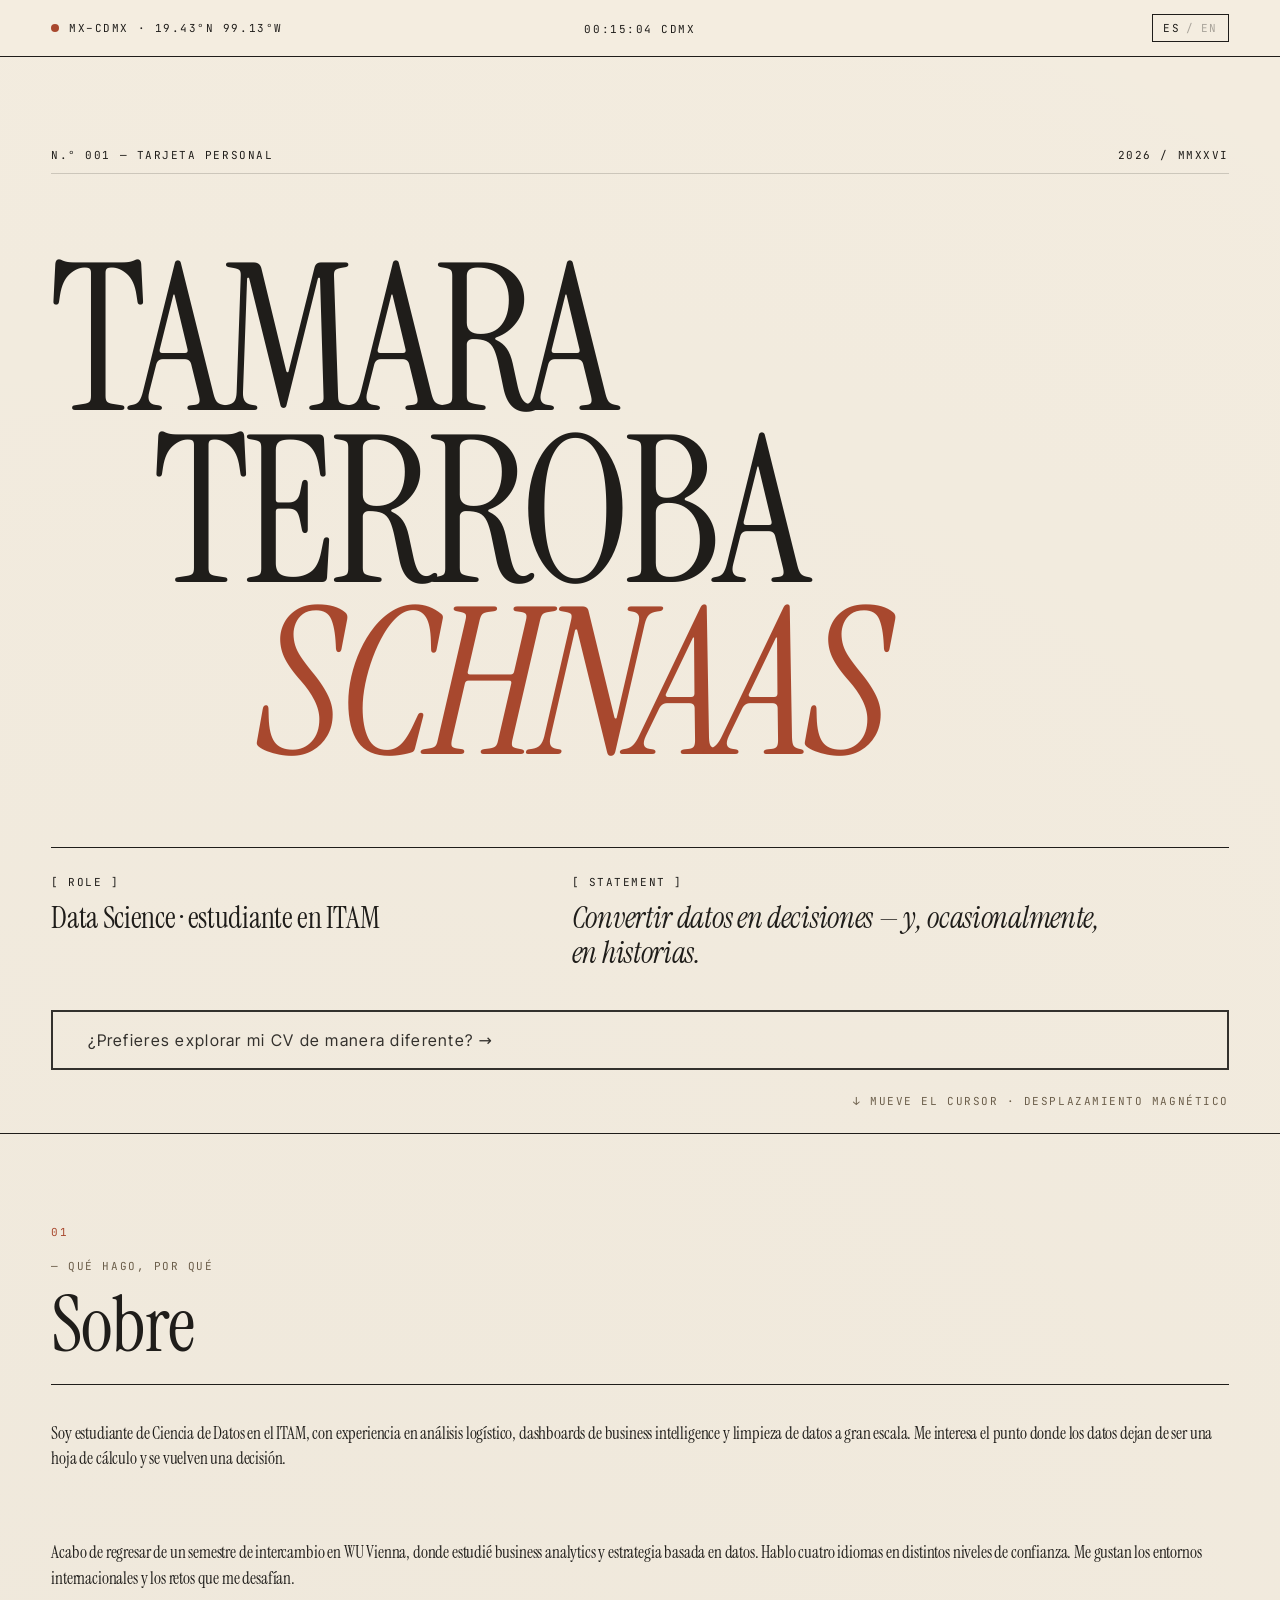
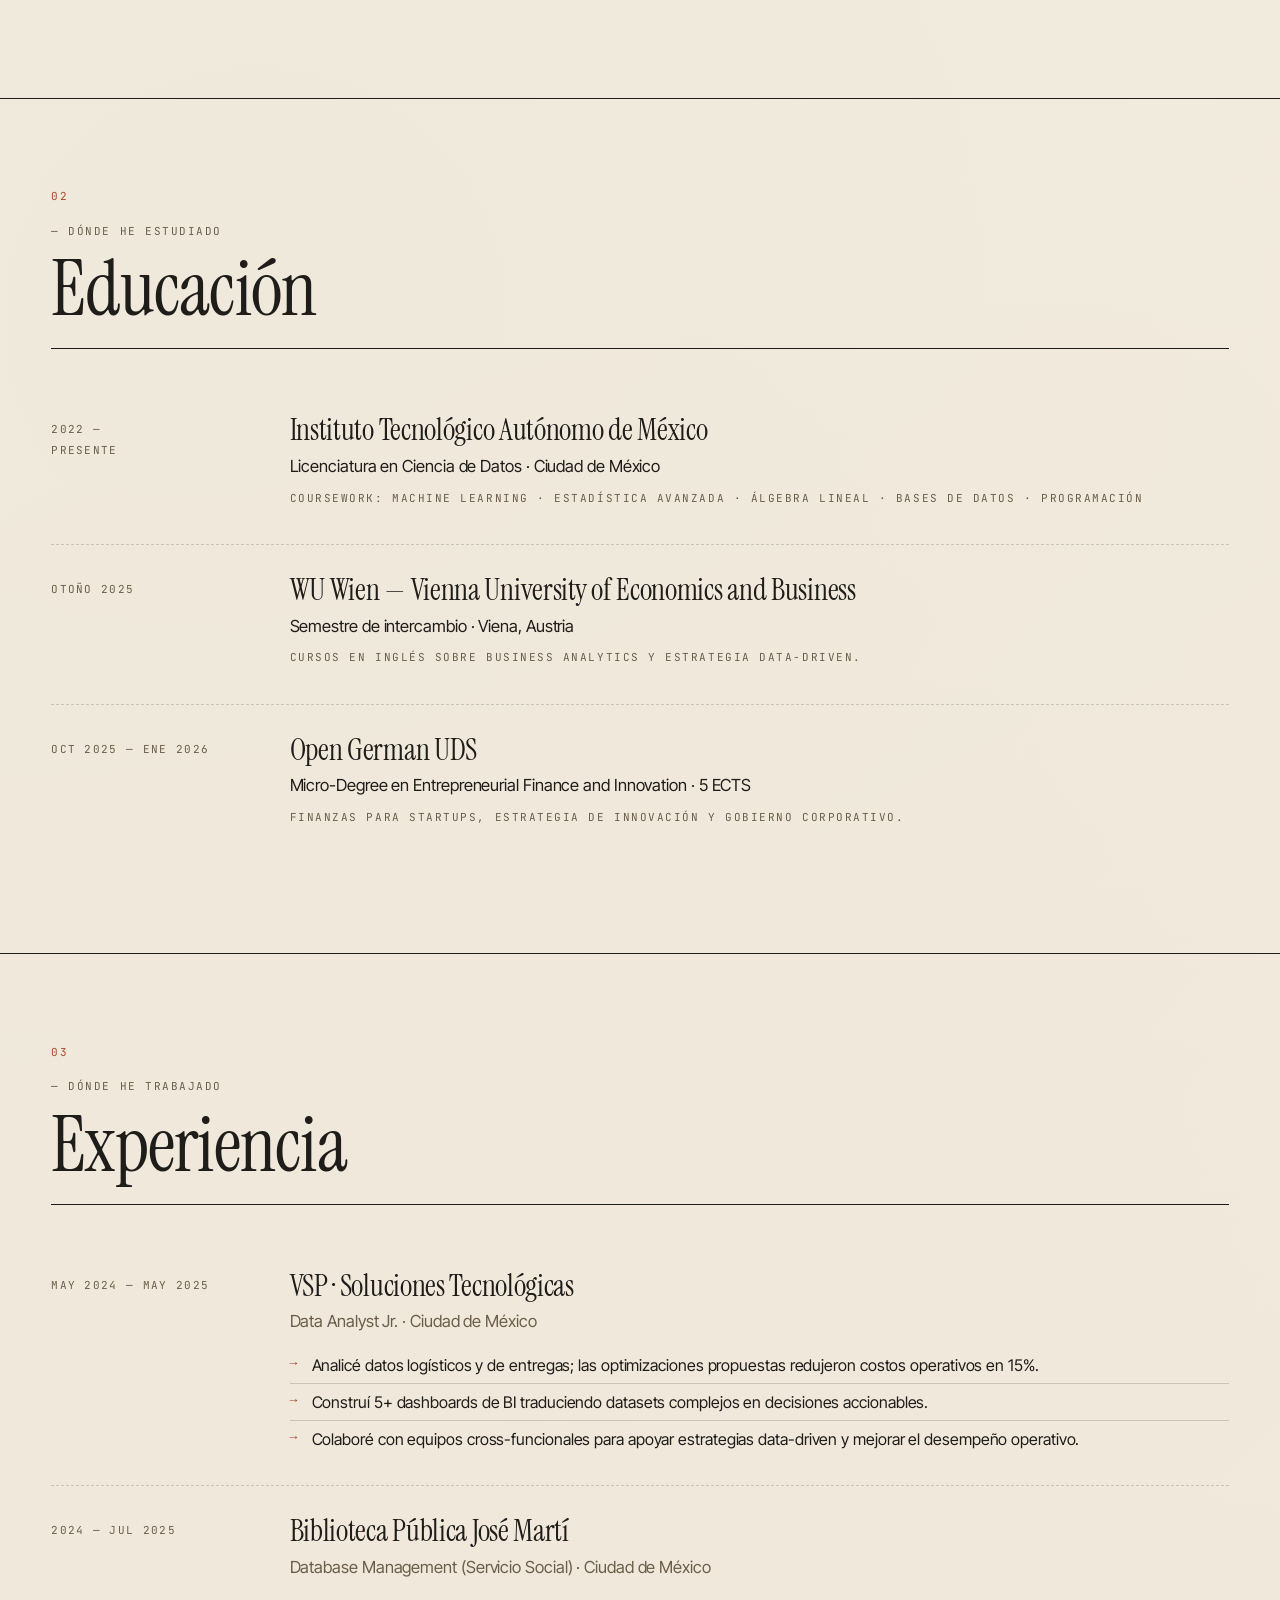
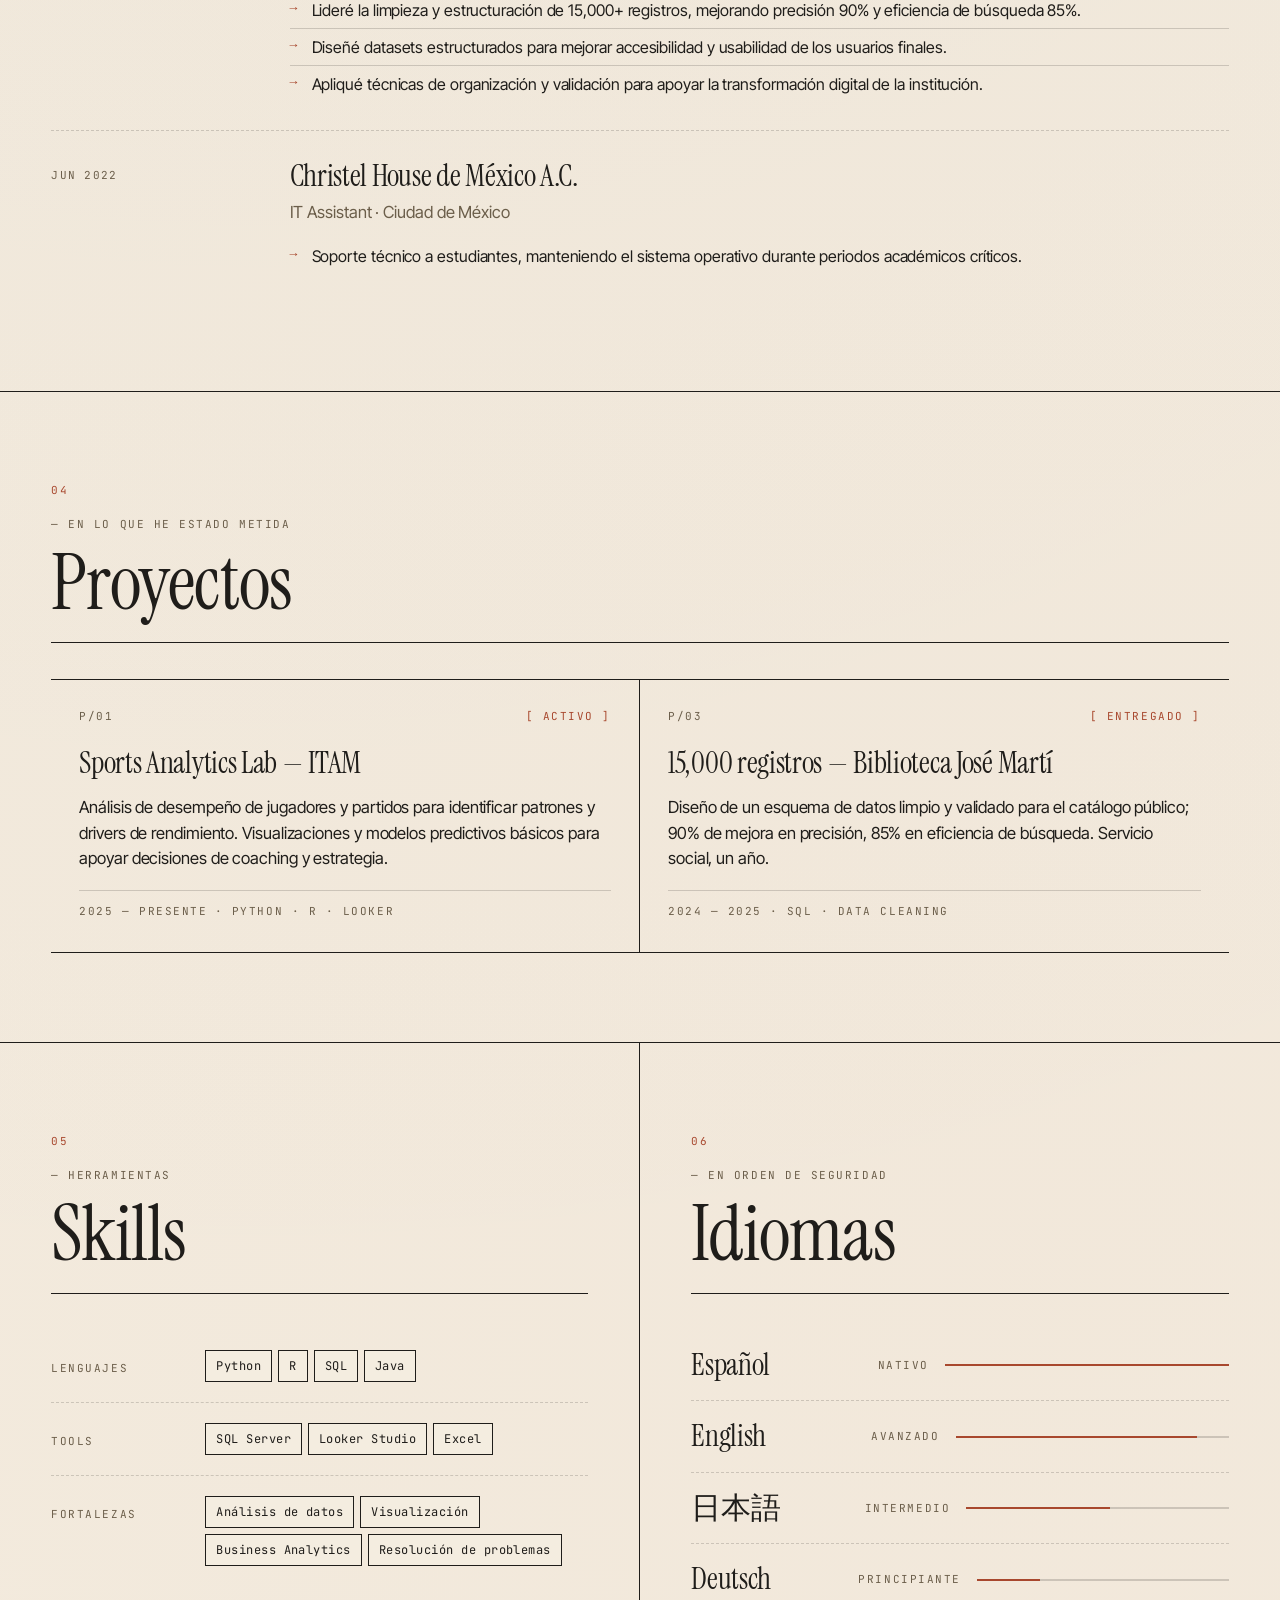
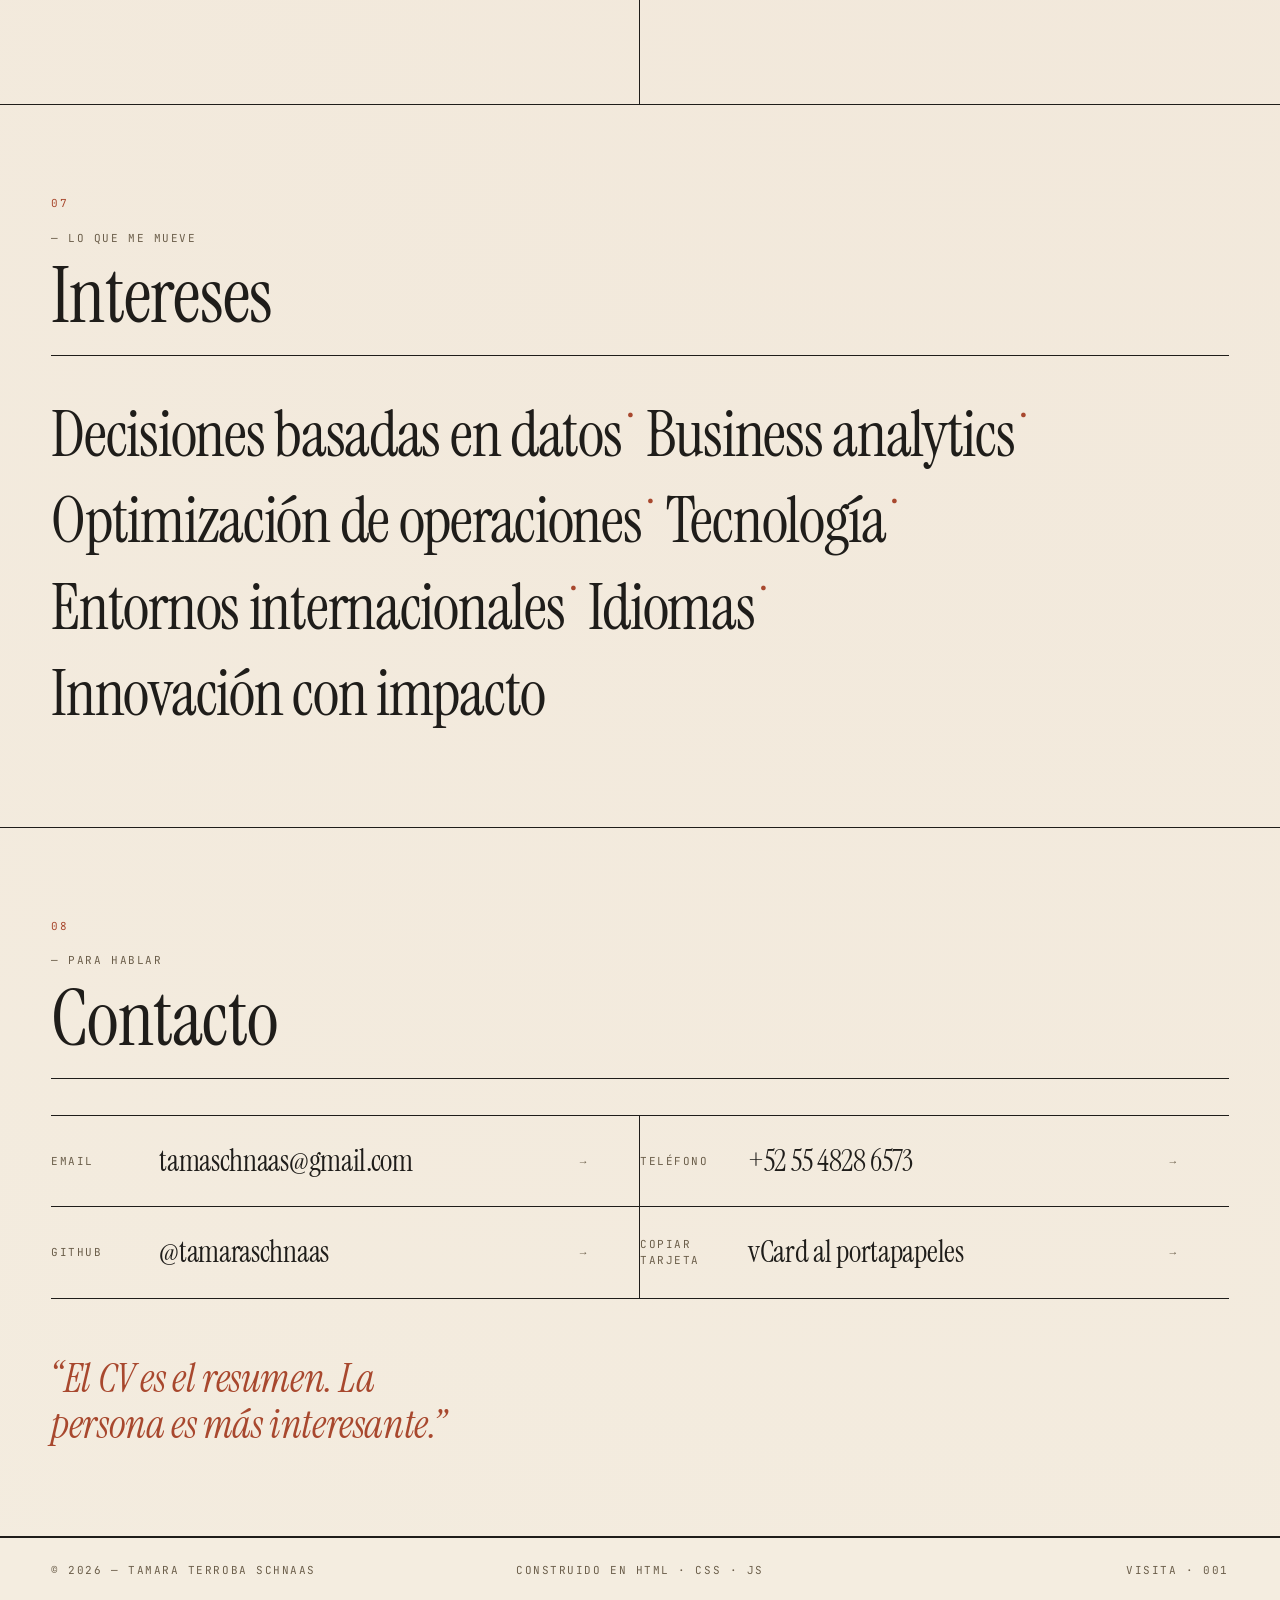
==== commit 116876ed: "Actualizar texto y estilo del botón al juego en hero" ====
--- a/index.html
+++ b/index.html
@@ -328,7 +328,7 @@
   </script>
 
   <script type="__bundler/template">
-"<!DOCTYPE html>\n<html lang=\"es\"><head>\n<meta charset=\"utf-8\">\n<meta name=\"viewport\" content=\"width=device-width, initial-scale=1\">\n<title>Tamara Terroba Schnaas<\u002Ftitle>\n<meta name=\"description\" content=\"Tamara Terroba Schnaas — Data Science · ITAM · Mexico City\">\n\n<link rel=\"preconnect\" href=\"https://fonts.googleapis.com\">\n<link rel=\"preconnect\" href=\"https://fonts.gstatic.com\" crossorigin=\"\">\n<style>/* latin-ext */\n@font-face {\n  font-family: 'Instrument Serif';\n  font-style: italic;\n  font-weight: 400;\n  font-display: swap;\n  src: url(\"b1ce6847-fb6a-47ce-b79d-595afa4125a3\") format('woff2');\n  unicode-range: U+0100-02BA, U+02BD-02C5, U+02C7-02CC, U+02CE-02D7, U+02DD-02FF, U+0304, U+0308, U+0329, U+1D00-1DBF, U+1E00-1E9F, U+1EF2-1EFF, U+2020, U+20A0-20AB, U+20AD-20C0, U+2113, U+2C60-2C7F, U+A720-A7FF;\n}\n/* latin */\n@font-face {\n  font-family: 'Instrument Serif';\n  font-style: italic;\n  font-weight: 400;\n  font-display: swap;\n  src: url(\"161b18d4-b6bc-40db-8aa1-502d7fff1510\") format('woff2');\n  unicode-range: U+0000-00FF, U+0131, U+0152-0153, U+02BB-02BC, U+02C6, U+02DA, U+02DC, U+0304, U+0308, U+0329, U+2000-206F, U+20AC, U+2122, U+2191, U+2193, U+2212, U+2215, U+FEFF, U+FFFD;\n}\n/* latin-ext */\n@font-face {\n  font-family: 'Instrument Serif';\n  font-style: normal;\n  font-weight: 400;\n  font-display: swap;\n  src: url(\"ccc6c440-90b6-443a-9138-1686d65a515b\") format('woff2');\n  unicode-range: U+0100-02BA, U+02BD-02C5, U+02C7-02CC, U+02CE-02D7, U+02DD-02FF, U+0304, U+0308, U+0329, U+1D00-1DBF, U+1E00-1E9F, U+1EF2-1EFF, U+2020, U+20A0-20AB, U+20AD-20C0, U+2113, U+2C60-2C7F, U+A720-A7FF;\n}\n/* latin */\n@font-face {\n  font-family: 'Instrument Serif';\n  font-style: normal;\n  font-weight: 400;\n  font-display: swap;\n  src: url(\"44270eaa-55bd-42f8-bb9b-127b8465341b\") format('woff2');\n  unicode-range: U+0000-00FF, U+0131, U+0152-0153, U+02BB-02BC, U+02C6, U+02DA, U+02DC, U+0304, U+0308, U+0329, U+2000-206F, U+20AC, U+2122, U+2191, U+2193, U+2212, U+2215, U+FEFF, U+FFFD;\n}\n/* cyrillic-ext */\n@font-face {\n  font-family: 'Inter Tight';\n  font-style: normal;\n  font-weight: 300;\n  font-display: swap;\n  src: url(\"4a75c039-a8da-4e53-abc4-7f9bbba1fb8a\") format('woff2');\n  unicode-range: U+0460-052F, U+1C80-1C8A, U+20B4, U+2DE0-2DFF, U+A640-A69F, U+FE2E-FE2F;\n}\n/* cyrillic */\n@font-face {\n  font-family: 'Inter Tight';\n  font-style: normal;\n  font-weight: 300;\n  font-display: swap;\n  src: url(\"5964681e-9520-4dc1-8cf4-02ec57d38a99\") format('woff2');\n  unicode-range: U+0301, U+0400-045F, U+0490-0491, U+04B0-04B1, U+2116;\n}\n/* greek-ext */\n@font-face {\n  font-family: 'Inter Tight';\n  font-style: normal;\n  font-weight: 300;\n  font-display: swap;\n  src: url(\"7f45171a-392f-47a7-b084-66e9dddb8317\") format('woff2');\n  unicode-range: U+1F00-1FFF;\n}\n/* greek */\n@font-face {\n  font-family: 'Inter Tight';\n  font-style: normal;\n  font-weight: 300;\n  font-display: swap;\n  src: url(\"563a0522-6cb7-4f2a-8ef0-1c90b009c1e0\") format('woff2');\n  unicode-range: U+0370-0377, U+037A-037F, U+0384-038A, U+038C, U+038E-03A1, U+03A3-03FF;\n}\n/* vietnamese */\n@font-face {\n  font-family: 'Inter Tight';\n  font-style: normal;\n  font-weight: 300;\n  font-display: swap;\n  src: url(\"deca2511-20e1-4b24-8ba7-55d95fa99ea7\") format('woff2');\n  unicode-range: U+0102-0103, U+0110-0111, U+0128-0129, U+0168-0169, U+01A0-01A1, U+01AF-01B0, U+0300-0301, U+0303-0304, U+0308-0309, U+0323, U+0329, U+1EA0-1EF9, U+20AB;\n}\n/* latin-ext */\n@font-face {\n  font-family: 'Inter Tight';\n  font-style: normal;\n  font-weight: 300;\n  font-display: swap;\n  src: url(\"6e9cf0d6-466e-4c3c-9d29-f70f5fc4a789\") format('woff2');\n  unicode-range: U+0100-02BA, U+02BD-02C5, U+02C7-02CC, U+02CE-02D7, U+02DD-02FF, U+0304, U+0308, U+0329, U+1D00-1DBF, U+1E00-1E9F, U+1EF2-1EFF, U+2020, U+20A0-20AB, U+20AD-20C0, U+2113, U+2C60-2C7F, U+A720-A7FF;\n}\n/* latin */\n@font-face {\n  font-family: 'Inter Tight';\n  font-style: normal;\n  font-weight: 300;\n  font-display: swap;\n  src: url(\"638da850-5d6f-468c-8cb8-fd44d7ea035f\") format('woff2');\n  unicode-range: U+0000-00FF, U+0131, U+0152-0153, U+02BB-02BC, U+02C6, U+02DA, U+02DC, U+0304, U+0308, U+0329, U+2000-206F, U+20AC, U+2122, U+2191, U+2193, U+2212, U+2215, U+FEFF, U+FFFD;\n}\n/* cyrillic-ext */\n@font-face {\n  font-family: 'Inter Tight';\n  font-style: normal;\n  font-weight: 400;\n  font-display: swap;\n  src: url(\"4a75c039-a8da-4e53-abc4-7f9bbba1fb8a\") format('woff2');\n  unicode-range: U+0460-052F, U+1C80-1C8A, U+20B4, U+2DE0-2DFF, U+A640-A69F, U+FE2E-FE2F;\n}\n/* cyrillic */\n@font-face {\n  font-family: 'Inter Tight';\n  font-style: normal;\n  font-weight: 400;\n  font-display: swap;\n  src: url(\"5964681e-9520-4dc1-8cf4-02ec57d38a99\") format('woff2');\n  unicode-range: U+0301, U+0400-045F, U+0490-0491, U+04B0-04B1, U+2116;\n}\n/* greek-ext */\n@font-face {\n  font-family: 'Inter Tight';\n  font-style: normal;\n  font-weight: 400;\n  font-display: swap;\n  src: url(\"7f45171a-392f-47a7-b084-66e9dddb8317\") format('woff2');\n  unicode-range: U+1F00-1FFF;\n}\n/* greek */\n@font-face {\n  font-family: 'Inter Tight';\n  font-style: normal;\n  font-weight: 400;\n  font-display: swap;\n  src: url(\"563a0522-6cb7-4f2a-8ef0-1c90b009c1e0\") format('woff2');\n  unicode-range: U+0370-0377, U+037A-037F, U+0384-038A, U+038C, U+038E-03A1, U+03A3-03FF;\n}\n/* vietnamese */\n@font-face {\n  font-family: 'Inter Tight';\n  font-style: normal;\n  font-weight: 400;\n  font-display: swap;\n  src: url(\"deca2511-20e1-4b24-8ba7-55d95fa99ea7\") format('woff2');\n  unicode-range: U+0102-0103, U+0110-0111, U+0128-0129, U+0168-0169, U+01A0-01A1, U+01AF-01B0, U+0300-0301, U+0303-0304, U+0308-0309, U+0323, U+0329, U+1EA0-1EF9, U+20AB;\n}\n/* latin-ext */\n@font-face {\n  font-family: 'Inter Tight';\n  font-style: normal;\n  font-weight: 400;\n  font-display: swap;\n  src: url(\"6e9cf0d6-466e-4c3c-9d29-f70f5fc4a789\") format('woff2');\n  unicode-range: U+0100-02BA, U+02BD-02C5, U+02C7-02CC, U+02CE-02D7, U+02DD-02FF, U+0304, U+0308, U+0329, U+1D00-1DBF, U+1E00-1E9F, U+1EF2-1EFF, U+2020, U+20A0-20AB, U+20AD-20C0, U+2113, U+2C60-2C7F, U+A720-A7FF;\n}\n/* latin */\n@font-face {\n  font-family: 'Inter Tight';\n  font-style: normal;\n  font-weight: 400;\n  font-display: swap;\n  src: url(\"638da850-5d6f-468c-8cb8-fd44d7ea035f\") format('woff2');\n  unicode-range: U+0000-00FF, U+0131, U+0152-0153, U+02BB-02BC, U+02C6, U+02DA, U+02DC, U+0304, U+0308, U+0329, U+2000-206F, U+20AC, U+2122, U+2191, U+2193, U+2212, U+2215, U+FEFF, U+FFFD;\n}\n/* cyrillic-ext */\n@font-face {\n  font-family: 'Inter Tight';\n  font-style: normal;\n  font-weight: 500;\n  font-display: swap;\n  src: url(\"4a75c039-a8da-4e53-abc4-7f9bbba1fb8a\") format('woff2');\n  unicode-range: U+0460-052F, U+1C80-1C8A, U+20B4, U+2DE0-2DFF, U+A640-A69F, U+FE2E-FE2F;\n}\n/* cyrillic */\n@font-face {\n  font-family: 'Inter Tight';\n  font-style: normal;\n  font-weight: 500;\n  font-display: swap;\n  src: url(\"5964681e-9520-4dc1-8cf4-02ec57d38a99\") format('woff2');\n  unicode-range: U+0301, U+0400-045F, U+0490-0491, U+04B0-04B1, U+2116;\n}\n/* greek-ext */\n@font-face {\n  font-family: 'Inter Tight';\n  font-style: normal;\n  font-weight: 500;\n  font-display: swap;\n  src: url(\"7f45171a-392f-47a7-b084-66e9dddb8317\") format('woff2');\n  unicode-range: U+1F00-1FFF;\n}\n/* greek */\n@font-face {\n  font-family: 'Inter Tight';\n  font-style: normal;\n  font-weight: 500;\n  font-display: swap;\n  src: url(\"563a0522-6cb7-4f2a-8ef0-1c90b009c1e0\") format('woff2');\n  unicode-range: U+0370-0377, U+037A-037F, U+0384-038A, U+038C, U+038E-03A1, U+03A3-03FF;\n}\n/* vietnamese */\n@font-face {\n  font-family: 'Inter Tight';\n  font-style: normal;\n  font-weight: 500;\n  font-display: swap;\n  src: url(\"deca2511-20e1-4b24-8ba7-55d95fa99ea7\") format('woff2');\n  unicode-range: U+0102-0103, U+0110-0111, U+0128-0129, U+0168-0169, U+01A0-01A1, U+01AF-01B0, U+0300-0301, U+0303-0304, U+0308-0309, U+0323, U+0329, U+1EA0-1EF9, U+20AB;\n}\n/* latin-ext */\n@font-face {\n  font-family: 'Inter Tight';\n  font-style: normal;\n  font-weight: 500;\n  font-display: swap;\n  src: url(\"6e9cf0d6-466e-4c3c-9d29-f70f5fc4a789\") format('woff2');\n  unicode-range: U+0100-02BA, U+02BD-02C5, U+02C7-02CC, U+02CE-02D7, U+02DD-02FF, U+0304, U+0308, U+0329, U+1D00-1DBF, U+1E00-1E9F, U+1EF2-1EFF, U+2020, U+20A0-20AB, U+20AD-20C0, U+2113, U+2C60-2C7F, U+A720-A7FF;\n}\n/* latin */\n@font-face {\n  font-family: 'Inter Tight';\n  font-style: normal;\n  font-weight: 500;\n  font-display: swap;\n  src: url(\"638da850-5d6f-468c-8cb8-fd44d7ea035f\") format('woff2');\n  unicode-range: U+0000-00FF, U+0131, U+0152-0153, U+02BB-02BC, U+02C6, U+02DA, U+02DC, U+0304, U+0308, U+0329, U+2000-206F, U+20AC, U+2122, U+2191, U+2193, U+2212, U+2215, U+FEFF, U+FFFD;\n}\n/* cyrillic-ext */\n@font-face {\n  font-family: 'Inter Tight';\n  font-style: normal;\n  font-weight: 600;\n  font-display: swap;\n  src: url(\"4a75c039-a8da-4e53-abc4-7f9bbba1fb8a\") format('woff2');\n  unicode-range: U+0460-052F, U+1C80-1C8A, U+20B4, U+2DE0-2DFF, U+A640-A69F, U+FE2E-FE2F;\n}\n/* cyrillic */\n@font-face {\n  font-family: 'Inter Tight';\n  font-style: normal;\n  font-weight: 600;\n  font-display: swap;\n  src: url(\"5964681e-9520-4dc1-8cf4-02ec57d38a99\") format('woff2');\n  unicode-range: U+0301, U+0400-045F, U+0490-0491, U+04B0-04B1, U+2116;\n}\n/* greek-ext */\n@font-face {\n  font-family: 'Inter Tight';\n  font-style: normal;\n  font-weight: 600;\n  font-display: swap;\n  src: url(\"7f45171a-392f-47a7-b084-66e9dddb8317\") format('woff2');\n  unicode-range: U+1F00-1FFF;\n}\n/* greek */\n@font-face {\n  font-family: 'Inter Tight';\n  font-style: normal;\n  font-weight: 600;\n  font-display: swap;\n  src: url(\"563a0522-6cb7-4f2a-8ef0-1c90b009c1e0\") format('woff2');\n  unicode-range: U+0370-0377, U+037A-037F, U+0384-038A, U+038C, U+038E-03A1, U+03A3-03FF;\n}\n/* vietnamese */\n@font-face {\n  font-family: 'Inter Tight';\n  font-style: normal;\n  font-weight: 600;\n  font-display: swap;\n  src: url(\"deca2511-20e1-4b24-8ba7-55d95fa99ea7\") format('woff2');\n  unicode-range: U+0102-0103, U+0110-0111, U+0128-0129, U+0168-0169, U+01A0-01A1, U+01AF-01B0, U+0300-0301, U+0303-0304, U+0308-0309, U+0323, U+0329, U+1EA0-1EF9, U+20AB;\n}\n/* latin-ext */\n@font-face {\n  font-family: 'Inter Tight';\n  font-style: normal;\n  font-weight: 600;\n  font-display: swap;\n  src: url(\"6e9cf0d6-466e-4c3c-9d29-f70f5fc4a789\") format('woff2');\n  unicode-range: U+0100-02BA, U+02BD-02C5, U+02C7-02CC, U+02CE-02D7, U+02DD-02FF, U+0304, U+0308, U+0329, U+1D00-1DBF, U+1E00-1E9F, U+1EF2-1EFF, U+2020, U+20A0-20AB, U+20AD-20C0, U+2113, U+2C60-2C7F, U+A720-A7FF;\n}\n/* latin */\n@font-face {\n  font-family: 'Inter Tight';\n  font-style: normal;\n  font-weight: 600;\n  font-display: swap;\n  src: url(\"638da850-5d6f-468c-8cb8-fd44d7ea035f\") format('woff2');\n  unicode-range: U+0000-00FF, U+0131, U+0152-0153, U+02BB-02BC, U+02C6, U+02DA, U+02DC, U+0304, U+0308, U+0329, U+2000-206F, U+20AC, U+2122, U+2191, U+2193, U+2212, U+2215, U+FEFF, U+FFFD;\n}\n/* cyrillic-ext */\n@font-face {\n  font-family: 'Inter Tight';\n  font-style: normal;\n  font-weight: 700;\n  font-display: swap;\n  src: url(\"4a75c039-a8da-4e53-abc4-7f9bbba1fb8a\") format('woff2');\n  unicode-range: U+0460-052F, U+1C80-1C8A, U+20B4, U+2DE0-2DFF, U+A640-A69F, U+FE2E-FE2F;\n}\n/* cyrillic */\n@font-face {\n  font-family: 'Inter Tight';\n  font-style: normal;\n  font-weight: 700;\n  font-display: swap;\n  src: url(\"5964681e-9520-4dc1-8cf4-02ec57d38a99\") format('woff2');\n  unicode-range: U+0301, U+0400-045F, U+0490-0491, U+04B0-04B1, U+2116;\n}\n/* greek-ext */\n@font-face {\n  font-family: 'Inter Tight';\n  font-style: normal;\n  font-weight: 700;\n  font-display: swap;\n  src: url(\"7f45171a-392f-47a7-b084-66e9dddb8317\") format('woff2');\n  unicode-range: U+1F00-1FFF;\n}\n/* greek */\n@font-face {\n  font-family: 'Inter Tight';\n  font-style: normal;\n  font-weight: 700;\n  font-display: swap;\n  src: url(\"563a0522-6cb7-4f2a-8ef0-1c90b009c1e0\") format('woff2');\n  unicode-range: U+0370-0377, U+037A-037F, U+0384-038A, U+038C, U+038E-03A1, U+03A3-03FF;\n}\n/* vietnamese */\n@font-face {\n  font-family: 'Inter Tight';\n  font-style: normal;\n  font-weight: 700;\n  font-display: swap;\n  src: url(\"deca2511-20e1-4b24-8ba7-55d95fa99ea7\") format('woff2');\n  unicode-range: U+0102-0103, U+0110-0111, U+0128-0129, U+0168-0169, U+01A0-01A1, U+01AF-01B0, U+0300-0301, U+0303-0304, U+0308-0309, U+0323, U+0329, U+1EA0-1EF9, U+20AB;\n}\n/* latin-ext */\n@font-face {\n  font-family: 'Inter Tight';\n  font-style: normal;\n  font-weight: 700;\n  font-display: swap;\n  src: url(\"6e9cf0d6-466e-4c3c-9d29-f70f5fc4a789\") format('woff2');\n  unicode-range: U+0100-02BA, U+02BD-02C5, U+02C7-02CC, U+02CE-02D7, U+02DD-02FF, U+0304, U+0308, U+0329, U+1D00-1DBF, U+1E00-1E9F, U+1EF2-1EFF, U+2020, U+20A0-20AB, U+20AD-20C0, U+2113, U+2C60-2C7F, U+A720-A7FF;\n}\n/* latin */\n@font-face {\n  font-family: 'Inter Tight';\n  font-style: normal;\n  font-weight: 700;\n  font-display: swap;\n  src: url(\"638da850-5d6f-468c-8cb8-fd44d7ea035f\") format('woff2');\n  unicode-range: U+0000-00FF, U+0131, U+0152-0153, U+02BB-02BC, U+02C6, U+02DA, U+02DC, U+0304, U+0308, U+0329, U+2000-206F, U+20AC, U+2122, U+2191, U+2193, U+2212, U+2215, U+FEFF, U+FFFD;\n}\n/* cyrillic-ext */\n@font-face {\n  font-family: 'JetBrains Mono';\n  font-style: normal;\n  font-weight: 300;\n  font-display: swap;\n  src: url(\"08e6538d-4504-496a-a97c-2745b6282d94\") format('woff2');\n  unicode-range: U+0460-052F, U+1C80-1C8A, U+20B4, U+2DE0-2DFF, U+A640-A69F, U+FE2E-FE2F;\n}\n/* cyrillic */\n@font-face {\n  font-family: 'JetBrains Mono';\n  font-style: normal;\n  font-weight: 300;\n  font-display: swap;\n  src: url(\"037b24af-4221-4045-8560-0cff24bb147a\") format('woff2');\n  unicode-range: U+0301, U+0400-045F, U+0490-0491, U+04B0-04B1, U+2116;\n}\n/* greek */\n@font-face {\n  font-family: 'JetBrains Mono';\n  font-style: normal;\n  font-weight: 300;\n  font-display: swap;\n  src: url(\"39520f8b-e7bb-487e-a9ef-315a5d78d356\") format('woff2');\n  unicode-range: U+0370-0377, U+037A-037F, U+0384-038A, U+038C, U+038E-03A1, U+03A3-03FF;\n}\n/* vietnamese */\n@font-face {\n  font-family: 'JetBrains Mono';\n  font-style: normal;\n  font-weight: 300;\n  font-display: swap;\n  src: url(\"b397c2c6-08c3-4112-8207-ab3ffc8dd2ec\") format('woff2');\n  unicode-range: U+0102-0103, U+0110-0111, U+0128-0129, U+0168-0169, U+01A0-01A1, U+01AF-01B0, U+0300-0301, U+0303-0304, U+0308-0309, U+0323, U+0329, U+1EA0-1EF9, U+20AB;\n}\n/* latin-ext */\n@font-face {\n  font-family: 'JetBrains Mono';\n  font-style: normal;\n  font-weight: 300;\n  font-display: swap;\n  src: url(\"6823172a-6baa-438f-a2e1-4074765903aa\") format('woff2');\n  unicode-range: U+0100-02BA, U+02BD-02C5, U+02C7-02CC, U+02CE-02D7, U+02DD-02FF, U+0304, U+0308, U+0329, U+1D00-1DBF, U+1E00-1E9F, U+1EF2-1EFF, U+2020, U+20A0-20AB, U+20AD-20C0, U+2113, U+2C60-2C7F, U+A720-A7FF;\n}\n/* latin */\n@font-face {\n  font-family: 'JetBrains Mono';\n  font-style: normal;\n  font-weight: 300;\n  font-display: swap;\n  src: url(\"814c5f70-953a-47d3-a3dd-bf13b16e2b4f\") format('woff2');\n  unicode-range: U+0000-00FF, U+0131, U+0152-0153, U+02BB-02BC, U+02C6, U+02DA, U+02DC, U+0304, U+0308, U+0329, U+2000-206F, U+20AC, U+2122, U+2191, U+2193, U+2212, U+2215, U+FEFF, U+FFFD;\n}\n/* cyrillic-ext */\n@font-face {\n  font-family: 'JetBrains Mono';\n  font-style: normal;\n  font-weight: 400;\n  font-display: swap;\n  src: url(\"08e6538d-4504-496a-a97c-2745b6282d94\") format('woff2');\n  unicode-range: U+0460-052F, U+1C80-1C8A, U+20B4, U+2DE0-2DFF, U+A640-A69F, U+FE2E-FE2F;\n}\n/* cyrillic */\n@font-face {\n  font-family: 'JetBrains Mono';\n  font-style: normal;\n  font-weight: 400;\n  font-display: swap;\n  src: url(\"037b24af-4221-4045-8560-0cff24bb147a\") format('woff2');\n  unicode-range: U+0301, U+0400-045F, U+0490-0491, U+04B0-04B1, U+2116;\n}\n/* greek */\n@font-face {\n  font-family: 'JetBrains Mono';\n  font-style: normal;\n  font-weight: 400;\n  font-display: swap;\n  src: url(\"39520f8b-e7bb-487e-a9ef-315a5d78d356\") format('woff2');\n  unicode-range: U+0370-0377, U+037A-037F, U+0384-038A, U+038C, U+038E-03A1, U+03A3-03FF;\n}\n/* vietnamese */\n@font-face {\n  font-family: 'JetBrains Mono';\n  font-style: normal;\n  font-weight: 400;\n  font-display: swap;\n  src: url(\"b397c2c6-08c3-4112-8207-ab3ffc8dd2ec\") format('woff2');\n  unicode-range: U+0102-0103, U+0110-0111, U+0128-0129, U+0168-0169, U+01A0-01A1, U+01AF-01B0, U+0300-0301, U+0303-0304, U+0308-0309, U+0323, U+0329, U+1EA0-1EF9, U+20AB;\n}\n/* latin-ext */\n@font-face {\n  font-family: 'JetBrains Mono';\n  font-style: normal;\n  font-weight: 400;\n  font-display: swap;\n  src: url(\"6823172a-6baa-438f-a2e1-4074765903aa\") format('woff2');\n  unicode-range: U+0100-02BA, U+02BD-02C5, U+02C7-02CC, U+02CE-02D7, U+02DD-02FF, U+0304, U+0308, U+0329, U+1D00-1DBF, U+1E00-1E9F, U+1EF2-1EFF, U+2020, U+20A0-20AB, U+20AD-20C0, U+2113, U+2C60-2C7F, U+A720-A7FF;\n}\n/* latin */\n@font-face {\n  font-family: 'JetBrains Mono';\n  font-style: normal;\n  font-weight: 400;\n  font-display: swap;\n  src: url(\"814c5f70-953a-47d3-a3dd-bf13b16e2b4f\") format('woff2');\n  unicode-range: U+0000-00FF, U+0131, U+0152-0153, U+02BB-02BC, U+02C6, U+02DA, U+02DC, U+0304, U+0308, U+0329, U+2000-206F, U+20AC, U+2122, U+2191, U+2193, U+2212, U+2215, U+FEFF, U+FFFD;\n}\n/* cyrillic-ext */\n@font-face {\n  font-family: 'JetBrains Mono';\n  font-style: normal;\n  font-weight: 500;\n  font-display: swap;\n  src: url(\"08e6538d-4504-496a-a97c-2745b6282d94\") format('woff2');\n  unicode-range: U+0460-052F, U+1C80-1C8A, U+20B4, U+2DE0-2DFF, U+A640-A69F, U+FE2E-FE2F;\n}\n/* cyrillic */\n@font-face {\n  font-family: 'JetBrains Mono';\n  font-style: normal;\n  font-weight: 500;\n  font-display: swap;\n  src: url(\"037b24af-4221-4045-8560-0cff24bb147a\") format('woff2');\n  unicode-range: U+0301, U+0400-045F, U+0490-0491, U+04B0-04B1, U+2116;\n}\n/* greek */\n@font-face {\n  font-family: 'JetBrains Mono';\n  font-style: normal;\n  font-weight: 500;\n  font-display: swap;\n  src: url(\"39520f8b-e7bb-487e-a9ef-315a5d78d356\") format('woff2');\n  unicode-range: U+0370-0377, U+037A-037F, U+0384-038A, U+038C, U+038E-03A1, U+03A3-03FF;\n}\n/* vietnamese */\n@font-face {\n  font-family: 'JetBrains Mono';\n  font-style: normal;\n  font-weight: 500;\n  font-display: swap;\n  src: url(\"b397c2c6-08c3-4112-8207-ab3ffc8dd2ec\") format('woff2');\n  unicode-range: U+0102-0103, U+0110-0111, U+0128-0129, U+0168-0169, U+01A0-01A1, U+01AF-01B0, U+0300-0301, U+0303-0304, U+0308-0309, U+0323, U+0329, U+1EA0-1EF9, U+20AB;\n}\n/* latin-ext */\n@font-face {\n  font-family: 'JetBrains Mono';\n  font-style: normal;\n  font-weight: 500;\n  font-display: swap;\n  src: url(\"6823172a-6baa-438f-a2e1-4074765903aa\") format('woff2');\n  unicode-range: U+0100-02BA, U+02BD-02C5, U+02C7-02CC, U+02CE-02D7, U+02DD-02FF, U+0304, U+0308, U+0329, U+1D00-1DBF, U+1E00-1E9F, U+1EF2-1EFF, U+2020, U+20A0-20AB, U+20AD-20C0, U+2113, U+2C60-2C7F, U+A720-A7FF;\n}\n/* latin */\n@font-face {\n  font-family: 'JetBrains Mono';\n  font-style: normal;\n  font-weight: 500;\n  font-display: swap;\n  src: url(\"814c5f70-953a-47d3-a3dd-bf13b16e2b4f\") format('woff2');\n  unicode-range: U+0000-00FF, U+0131, U+0152-0153, U+02BB-02BC, U+02C6, U+02DA, U+02DC, U+0304, U+0308, U+0329, U+2000-206F, U+20AC, U+2122, U+2191, U+2193, U+2212, U+2215, U+FEFF, U+FFFD;\n}\n/* cyrillic-ext */\n@font-face {\n  font-family: 'JetBrains Mono';\n  font-style: normal;\n  font-weight: 600;\n  font-display: swap;\n  src: url(\"08e6538d-4504-496a-a97c-2745b6282d94\") format('woff2');\n  unicode-range: U+0460-052F, U+1C80-1C8A, U+20B4, U+2DE0-2DFF, U+A640-A69F, U+FE2E-FE2F;\n}\n/* cyrillic */\n@font-face {\n  font-family: 'JetBrains Mono';\n  font-style: normal;\n  font-weight: 600;\n  font-display: swap;\n  src: url(\"037b24af-4221-4045-8560-0cff24bb147a\") format('woff2');\n  unicode-range: U+0301, U+0400-045F, U+0490-0491, U+04B0-04B1, U+2116;\n}\n/* greek */\n@font-face {\n  font-family: 'JetBrains Mono';\n  font-style: normal;\n  font-weight: 600;\n  font-display: swap;\n  src: url(\"39520f8b-e7bb-487e-a9ef-315a5d78d356\") format('woff2');\n  unicode-range: U+0370-0377, U+037A-037F, U+0384-038A, U+038C, U+038E-03A1, U+03A3-03FF;\n}\n/* vietnamese */\n@font-face {\n  font-family: 'JetBrains Mono';\n  font-style: normal;\n  font-weight: 600;\n  font-display: swap;\n  src: url(\"b397c2c6-08c3-4112-8207-ab3ffc8dd2ec\") format('woff2');\n  unicode-range: U+0102-0103, U+0110-0111, U+0128-0129, U+0168-0169, U+01A0-01A1, U+01AF-01B0, U+0300-0301, U+0303-0304, U+0308-0309, U+0323, U+0329, U+1EA0-1EF9, U+20AB;\n}\n/* latin-ext */\n@font-face {\n  font-family: 'JetBrains Mono';\n  font-style: normal;\n  font-weight: 600;\n  font-display: swap;\n  src: url(\"6823172a-6baa-438f-a2e1-4074765903aa\") format('woff2');\n  unicode-range: U+0100-02BA, U+02BD-02C5, U+02C7-02CC, U+02CE-02D7, U+02DD-02FF, U+0304, U+0308, U+0329, U+1D00-1DBF, U+1E00-1E9F, U+1EF2-1EFF, U+2020, U+20A0-20AB, U+20AD-20C0, U+2113, U+2C60-2C7F, U+A720-A7FF;\n}\n/* latin */\n@font-face {\n  font-family: 'JetBrains Mono';\n  font-style: normal;\n  font-weight: 600;\n  font-display: swap;\n  src: url(\"814c5f70-953a-47d3-a3dd-bf13b16e2b4f\") format('woff2');\n  unicode-range: U+0000-00FF, U+0131, U+0152-0153, U+02BB-02BC, U+02C6, U+02DA, U+02DC, U+0304, U+0308, U+0329, U+2000-206F, U+20AC, U+2122, U+2191, U+2193, U+2212, U+2215, U+FEFF, U+FFFD;\n}\n<\u002Fstyle>\n<style>/* =====================================================\n   TAMARA — PERSONAL SITE\n   Aesthetic: brutalist editorial · warm cream + terracotta\n   ===================================================== */\n\n:root {\n  --bg: #f4ede0;\n  --bg-2: #ece2cf;\n  --ink: #1f1d1a;\n  --ink-2: #6b5e4a;\n  --accent: #a8482e;\n  --accent-2: #c8623f;\n  --rule: #1f1d1a;\n  --rule-soft: rgba(31, 29, 26, 0.18);\n\n  --serif: \"Instrument Serif\", \"Times New Roman\", serif;\n  --sans:  \"Inter Tight\", system-ui, -apple-system, \"Helvetica Neue\", Arial, sans-serif;\n  --mono:  \"JetBrains Mono\", ui-monospace, \"SF Mono\", Menlo, Consolas, monospace;\n\n  --pad: clamp(20px, 4vw, 56px);\n  --pad-y: clamp(48px, 7vw, 96px);\n}\n\n* { box-sizing: border-box; }\nhtml, body { margin: 0; padding: 0; }\nhtml { scroll-behavior: smooth; }\n\nbody {\n  background: var(--bg);\n  color: var(--ink);\n  font-family: var(--sans);\n  font-size: 17px;\n  line-height: 1.5;\n  letter-spacing: -0.005em;\n  -webkit-font-smoothing: antialiased;\n  text-rendering: optimizeLegibility;\n  overflow-x: hidden;\n\n  /* subtle paper grain */\n  background-image:\n    radial-gradient(circle at 20% 30%, rgba(31,29,26,0.025) 0, transparent 60%),\n    radial-gradient(circle at 80% 70%, rgba(168,72,46,0.03) 0, transparent 60%);\n}\n\n::selection { background: var(--accent); color: var(--bg); }\n\na { color: inherit; text-decoration: none; }\n\np { margin: 0 0 1em; text-wrap: pretty; }\nem, .italic { font-style: italic; }\n\n.serif { font-family: var(--serif); font-weight: 400; letter-spacing: -0.01em; line-height: 1.05; }\n.mono  { font-family: var(--mono); font-weight: 400; letter-spacing: 0.02em; }\n.micro { font-size: 11px; text-transform: uppercase; letter-spacing: 0.14em; }\n.lg { font-size: clamp(20px, 2.4vw, 30px); line-height: 1.15; }\n.xl { font-size: clamp(40px, 6vw, 84px); line-height: 0.95; }\n.md { font-size: clamp(15px, 1.3vw, 18px); line-height: 1.55; }\n.mute { color: var(--ink-2); }\n\n/* =====================================================\n   TOPBAR\n   ===================================================== */\n.topbar {\n  position: sticky; top: 0; z-index: 50;\n  display: grid; grid-template-columns: 1fr auto 1fr;\n  align-items: center;\n  padding: 14px var(--pad);\n  background: var(--bg);\n  border-bottom: 1px solid var(--rule);\n  backdrop-filter: blur(6px);\n}\n.topbar__left { display: flex; align-items: center; gap: 10px; }\n.topbar__center { text-align: center; }\n.topbar__right { justify-self: end; }\n\n.dot {\n  width: 8px; height: 8px; border-radius: 50%;\n  background: var(--accent);\n  box-shadow: 0 0 0 0 rgba(168,72,46,0.5);\n  animation: pulse 2.4s infinite;\n}\n@keyframes pulse {\n  0%,100% { box-shadow: 0 0 0 0 rgba(168,72,46,0.55); }\n  50%     { box-shadow: 0 0 0 6px rgba(168,72,46,0);    }\n}\n\n.lang-toggle {\n  background: none; border: 1px solid var(--rule);\n  padding: 6px 10px; cursor: pointer;\n  font-family: var(--mono); font-size: 11px; letter-spacing: 0.14em;\n  display: inline-flex; align-items: center; gap: 6px;\n  color: var(--ink); border-radius: 0;\n  transition: background .2s ease, color .2s ease;\n}\n.lang-toggle:hover { background: var(--ink); color: var(--bg); }\n.lang-toggle__opt { opacity: .35; transition: opacity .2s ease; }\n.lang-toggle__opt.is-active { opacity: 1; }\n.lang-toggle__sep { opacity: .35; }\n\n/* =====================================================\n   HERO\n   ===================================================== */\n.hero {\n  position: relative;\n  padding: var(--pad-y) var(--pad) calc(var(--pad-y) * 0.7);\n  border-bottom: 1px solid var(--rule);\n  min-height: 88vh;\n  display: flex; flex-direction: column; justify-content: space-between;\n  overflow: hidden;\n}\n.hero__meta {\n  display: flex; justify-content: space-between;\n  border-bottom: 1px solid var(--rule-soft);\n  padding-bottom: 10px;\n}\n\n.hero__name {\n  font-family: var(--serif);\n  font-size: clamp(64px, 16vw, 240px);\n  line-height: 0.84;\n  margin: clamp(40px, 7vw, 80px) 0 clamp(40px, 6vw, 80px);\n  letter-spacing: -0.03em;\n  font-weight: 400;\n}\n.hero__name .line { display: block; }\n.hero__name .line--indent  { padding-left: 8vw; }\n.hero__name .line--indent2 { padding-left: 16vw; font-style: italic; color: var(--accent); }\n.hero__name .word {\n  display: inline-block;\n  will-change: transform;\n  transition: transform 0.6s cubic-bezier(0.2, 0.9, 0.2, 1);\n}\n\n.hero__sub {\n  display: grid;\n  grid-template-columns: 1fr 1.4fr;\n  gap: clamp(24px, 4vw, 64px);\n  border-top: 1px solid var(--rule);\n  padding-top: 20px;\n}\n.hero__sub p { margin: 8px 0 0; max-width: 32ch; }\n.hero__sub .hero__tag p { max-width: 38ch; }\n\n.hero__hint {\n  position: absolute; right: var(--pad); bottom: 24px;\n  color: var(--ink-2);\n}\n\n/* =====================================================\n   BLOCKS (sections)\n   ===================================================== */\n.block {\n  padding: var(--pad-y) var(--pad);\n  border-bottom: 1px solid var(--rule);\n  position: relative;\n}\n.block__num {\n  font-size: 11px; letter-spacing: 0.14em;\n  color: var(--accent);\n  margin-bottom: 18px;\n}\n.block__head {\n  display: flex; flex-direction: column;\n  align-items: flex-start; gap: 14px;\n  border-bottom: 1px solid var(--rule);\n  padding-bottom: 22px;\n  margin-bottom: 36px;\n}\n.block__head h2 { margin: 0; order: 2; }\n.block__head .micro { color: var(--ink-2); order: 1; }\n\n.two-col {\n  display: grid;\n  grid-template-columns: 1.1fr 1fr;\n  gap: clamp(24px, 4vw, 80px);\n}\n@media (max-width: 720px) {\n  .two-col { grid-template-columns: 1fr; }\n}\n\n/* =====================================================\n   ROWS (timeline-like list)\n   ===================================================== */\n.row {\n  display: grid;\n  grid-template-columns: 200px 1fr;\n  gap: clamp(20px, 3vw, 56px);\n  padding: 28px 0;\n  border-bottom: 1px dashed var(--rule-soft);\n  transition: background .25s ease, padding-left .35s cubic-bezier(0.2,0.9,0.2,1);\n}\n.row:last-child { border-bottom: 0; }\n.row:hover {\n  background: linear-gradient(90deg, rgba(168,72,46,0.06), transparent 70%);\n  padding-left: 12px;\n}\n.row__when {\n  font-size: 11px; letter-spacing: 0.12em; text-transform: uppercase;\n  color: var(--ink-2);\n  display: flex; flex-direction: column; gap: 4px;\n  padding-top: 8px;\n}\n.row__what h3 { margin: 0 0 6px; }\n.row__what p { margin: 0 0 10px; }\n.bullets { margin: 12px 0 0; padding: 0; list-style: none; }\n.bullets li {\n  font-size: 16px; line-height: 1.5;\n  padding: 6px 0 6px 22px;\n  position: relative;\n  border-top: 1px solid var(--rule-soft);\n}\n.bullets li:first-child { border-top: 0; }\n.bullets li::before {\n  content: \"→\"; position: absolute; left: 0; top: 6px;\n  color: var(--accent); font-family: var(--mono); font-size: 13px;\n}\n\n@media (max-width: 720px) {\n  .row { grid-template-columns: 1fr; gap: 8px; }\n  .row__when { padding-top: 0; }\n}\n\n/* =====================================================\n   CARDS (projects)\n   ===================================================== */\n.block__body {\n  display: flex; flex-direction: column;\n}\n#proyectos .block__body {\n  display: grid;\n  grid-template-columns: repeat(auto-fit, minmax(280px, 1fr));\n  gap: 0;\n  border-top: 1px solid var(--rule);\n}\n.card {\n  padding: 28px 28px 32px;\n  border-right: 1px solid var(--rule);\n  border-bottom: 1px solid var(--rule);\n  transition: background .3s ease;\n  position: relative;\n}\n.card:last-child { border-right: 0; }\n.card:hover { background: var(--bg-2); }\n.card__top {\n  display: flex; justify-content: space-between;\n  margin-bottom: 22px;\n  color: var(--ink-2);\n}\n.card__top span:last-child { color: var(--accent); }\n.card h3 { margin: 0 0 14px; }\n.card p { margin: 0 0 18px; }\n.card__meta {\n  color: var(--ink-2);\n  display: flex; gap: 8px; flex-wrap: wrap;\n  border-top: 1px solid var(--rule-soft);\n  padding-top: 12px;\n}\n\n@media (max-width: 720px) {\n  #proyectos .block__body { grid-template-columns: 1fr; }\n  .card { border-right: 0; }\n}\n\n/* =====================================================\n   SPLIT (skills + idiomas)\n   ===================================================== */\n.block--split { padding: 0; }\n.split {\n  display: grid;\n  grid-template-columns: 1fr 1fr;\n}\n.split__col {\n  padding: var(--pad-y) var(--pad);\n  border-right: 1px solid var(--rule);\n}\n.split__col:last-child { border-right: 0; }\n@media (max-width: 860px) {\n  .split { grid-template-columns: 1fr; }\n  .split__col { border-right: 0; border-bottom: 1px solid var(--rule); }\n  .split__col:last-child { border-bottom: 0; }\n}\n\n/* skills */\n.kv__row {\n  display: grid;\n  grid-template-columns: 130px 1fr;\n  gap: 24px;\n  padding: 20px 0;\n  border-bottom: 1px dashed var(--rule-soft);\n  align-items: start;\n}\n.kv__row:last-child { border-bottom: 0; }\n.kv__row .micro { padding-top: 10px; color: var(--ink-2); }\n.chips { display: flex; flex-wrap: wrap; gap: 6px; }\n.chip {\n  display: inline-block;\n  padding: 6px 10px;\n  border: 1px solid var(--rule);\n  font-family: var(--mono); font-size: 12px;\n  letter-spacing: 0.04em;\n  background: var(--bg);\n  transition: background .2s ease, color .2s ease, transform .2s ease;\n}\n.chip:hover {\n  background: var(--ink); color: var(--bg);\n  transform: translate(-2px, -2px);\n  box-shadow: 4px 4px 0 0 var(--accent);\n}\n\n/* idiomas */\n.lang-list { list-style: none; padding: 0; margin: 0; }\n.lang-list li {\n  display: grid;\n  grid-template-columns: 1.2fr auto 2fr;\n  align-items: center;\n  gap: 16px;\n  padding: 18px 0;\n  border-bottom: 1px dashed var(--rule-soft);\n}\n.lang-list li:last-child { border-bottom: 0; }\n.lang-list .mono { color: var(--ink-2); justify-self: end; }\n.bar {\n  height: 2px; background: var(--rule-soft);\n  position: relative; overflow: hidden;\n}\n.bar::after {\n  content: \"\";\n  position: absolute; left: 0; top: 0; bottom: 0;\n  width: var(--p, 0%);\n  background: var(--accent);\n  transform-origin: left;\n  animation: barIn 1.4s cubic-bezier(0.2,0.9,0.2,1) both;\n}\n@keyframes barIn {\n  from { transform: scaleX(0); }\n  to   { transform: scaleX(1); }\n}\n\n/* =====================================================\n   MARQUEE LIST (intereses)\n   ===================================================== */\n.marquee-list {\n  list-style: none; padding: 0; margin: 0;\n  display: flex; flex-wrap: wrap;\n  gap: 0;\n}\n.marquee-list li {\n  font-family: var(--serif);\n  font-size: clamp(28px, 5vw, 64px);\n  line-height: 1.1;\n  padding: 8px 24px 8px 0;\n  letter-spacing: -0.02em;\n  position: relative;\n  cursor: default;\n  transition: color .25s ease, font-style .25s ease;\n}\n.marquee-list li::after {\n  content: \"·\";\n  position: absolute; right: 8px; top: 8px;\n  color: var(--accent); font-family: var(--mono);\n  font-size: 28px;\n}\n.marquee-list li:last-child::after { display: none; }\n.marquee-list li:hover {\n  color: var(--accent);\n  font-style: italic;\n}\n\n/* =====================================================\n   CONTACT\n   ===================================================== */\n.contact-grid {\n  display: grid;\n  grid-template-columns: 1fr 1fr;\n  border-top: 1px solid var(--rule);\n}\n.contact {\n  display: grid;\n  grid-template-columns: 90px 1fr auto;\n  align-items: center;\n  gap: 18px;\n  padding: 28px var(--pad) 28px 0;\n  border-bottom: 1px solid var(--rule);\n  border-right: 1px solid var(--rule);\n  transition: background .25s ease, padding-left .35s cubic-bezier(0.2,0.9,0.2,1);\n  cursor: pointer;\n}\n.contact:nth-child(2n) { border-right: 0; }\n.contact:hover { background: var(--ink); color: var(--bg); padding-left: 12px; }\n.contact:hover .arrow { transform: translateX(8px); color: var(--accent); }\n.contact:hover .micro { color: var(--accent); }\n.contact .micro { color: var(--ink-2); }\n.contact__val { word-break: break-all; }\n.arrow { transition: transform .25s ease, color .25s ease; }\n\n@media (max-width: 720px) {\n  .contact-grid { grid-template-columns: 1fr; }\n  .contact { border-right: 0; padding-right: 12px; grid-template-columns: 80px 1fr auto; }\n}\n\n.closing {\n  margin: 56px 0 0;\n  font-size: clamp(22px, 3.5vw, 40px);\n  line-height: 1.15;\n  max-width: 24ch;\n  color: var(--accent);\n}\n\n/* =====================================================\n   FOOTER\n   ===================================================== */\n.foot {\n  display: grid;\n  grid-template-columns: 1fr 1fr 1fr;\n  padding: 18px var(--pad);\n  border-top: 1px solid var(--rule);\n  background: var(--bg);\n}\n.foot__col { color: var(--ink-2); }\n.foot__col--center { text-align: center; }\n.foot__col--right { text-align: right; }\n\n@media (max-width: 720px) {\n  .foot { grid-template-columns: 1fr; gap: 6px; text-align: center; }\n  .foot__col--center, .foot__col--right { text-align: center; }\n}\n\n/* =====================================================\n   TOAST\n   ===================================================== */\n.toast {\n  position: fixed; bottom: 28px; left: 50%;\n  transform: translateX(-50%) translateY(20px);\n  background: var(--ink); color: var(--bg);\n  font-family: var(--mono); font-size: 12px; letter-spacing: 0.1em;\n  padding: 12px 18px;\n  pointer-events: none;\n  opacity: 0;\n  transition: opacity .25s ease, transform .25s ease;\n  z-index: 100;\n}\n.toast.is-show {\n  opacity: 1;\n  transform: translateX(-50%) translateY(0);\n}\n\n/* =====================================================\n   reduced motion\n   ===================================================== */\n@media (prefers-reduced-motion: reduce) {\n  * { animation-duration: 0.01ms !important; transition-duration: 0.01ms !important; }\n  .hero__name .word { transform: none !important; }\n}\n<\u002Fstyle>\n<\u002Fhead>\n<body>\n\n<!-- ==================== TOP BAR ==================== -->\n<header class=\"topbar\">\n  <div class=\"topbar__left\">\n    <span class=\"dot\" aria-hidden=\"true\"><\u002Fspan>\n    <span class=\"mono micro\">MX–CDMX · 19.43°N 99.13°W<\u002Fspan>\n  <\u002Fdiv>\n  <div class=\"topbar__center\">\n    <span class=\"mono micro\" id=\"clock\">--:--:--<\u002Fspan>\n  <\u002Fdiv>\n  <div class=\"topbar__right\">\n    <button class=\"lang-toggle\" id=\"lang-toggle\" aria-label=\"Switch language\">\n      <span class=\"lang-toggle__opt is-active\" data-lang=\"es\">ES<\u002Fspan>\n      <span class=\"lang-toggle__sep\">/<\u002Fspan>\n      <span class=\"lang-toggle__opt\" data-lang=\"en\">EN<\u002Fspan>\n    <\u002Fbutton>\n  <\u002Fdiv>\n<\u002Fheader>\n\n<main>\n\n<!-- ==================== HERO ==================== -->\n<section class=\"hero\" id=\"hero\">\n\n  <div class=\"hero__meta\">\n    <div class=\"mono micro hero__id\">\n      <span data-i18n=\"hero.id\">N.° 001 — TARJETA PERSONAL<\u002Fspan>\n    <\u002Fdiv>\n    <div class=\"mono micro hero__year\">2026 / MMXXVI<\u002Fdiv>\n  <\u002Fdiv>\n\n  <h1 class=\"hero__name\" id=\"magnetic-name\" aria-label=\"Tamara Terroba Schnaas\">\n    <span class=\"line\"><span class=\"word\" data-text=\"TAMARA\">TAMARA<\u002Fspan><\u002Fspan>\n    <span class=\"line line--indent\"><span class=\"word\" data-text=\"TERROBA\">TERROBA<\u002Fspan><\u002Fspan>\n    <span class=\"line line--indent2\"><span class=\"word\" data-text=\"SCHNAAS\">SCHNAAS<\u002Fspan><\u002Fspan>\n  <\u002Fh1>\n\n  <div class=\"hero__sub\">\n    <div class=\"hero__role\">\n      <span class=\"mono micro\">[ ROLE ]<\u002Fspan>\n      <p class=\"serif lg\" data-i18n=\"hero.role\">Data Science · estudiante en ITAM<\u002Fp>\n    <\u002Fdiv>\n    <div class=\"hero__tag\">\n      <span class=\"mono micro\">[ STATEMENT ]<\u002Fspan>\n      <p class=\"serif italic lg\" data-i18n=\"hero.tag\">Convertir datos en decisiones — y, ocasionalmente, en historias.<\u002Fp>\n    <\u002Fdiv>\n  <\u002Fdiv>\n\n  <div class=\"hero__hint mono micro\">\n    <span data-i18n=\"hero.hint\">↓ MUEVE EL CURSOR · DESPLAZAMIENTO MAGNÉTICO<\u002Fspan>\n  <\u002Fdiv>\n\n  <a href=\"/juego.html\" style=\"\n    display: inline-block;\n    margin-top: 2rem;\n    padding: .6rem 1.4rem;\n    border: 1px solid currentColor;\n    font-family: inherit;\n    font-size: 0.85rem;\n    text-decoration: none;\n    color: inherit;\n    letter-spacing: 0.05em;\n    opacity: 0.7;\n    transition: opacity .2s;\n  \" onmouseover=\"this.style.opacity=1\" onmouseout=\"this.style.opacity=0.7\">\n    ¿Prefieres explorar mi CV como un videojuego? →\n  <\u002Fa>\n\n<\u002Fsection>\n\n<!-- ==================== SOBRE ==================== -->\n<section class=\"block\" id=\"sobre\">\n  <div class=\"block__num mono\">01<\u002Fdiv>\n  <div class=\"block__head\">\n    <h2 class=\"serif xl\" data-i18n=\"about.title\">Sobre<\u002Fh2>\n    <span class=\"mono micro\" data-i18n=\"about.kicker\">— qué hago, por qué<\u002Fspan>\n  <\u002Fdiv>\n  <div class=\"block__body two-col\">\n    <p class=\"serif md\" data-i18n=\"about.p1\">\n      Soy estudiante de Ciencia de Datos en el ITAM, con experiencia en análisis\n      logístico, dashboards de business intelligence y limpieza de datos a gran escala.\n      Me interesa el punto donde los datos dejan de ser una hoja de cálculo y se vuelven\n      una decisión.\n    <\u002Fp>\n    <p class=\"md\" data-i18n=\"about.p2\">\n      Acabo de regresar de un semestre de intercambio en WU Vienna, donde estudié\n      <em>business analytics<\u002Fem> y estrategia basada en datos. Hablo cuatro idiomas\n      en distintos niveles de seguridad. Me gustan los entornos internacionales,\n      las preguntas bien formuladas y los procesos que se pueden medir.\n    <\u002Fp>\n  <\u002Fdiv>\n<\u002Fsection>\n\n<!-- ==================== EDUCACIÓN ==================== -->\n<section class=\"block\" id=\"educacion\">\n  <div class=\"block__num mono\">02<\u002Fdiv>\n  <div class=\"block__head\">\n    <h2 class=\"serif xl\" data-i18n=\"edu.title\">Educación<\u002Fh2>\n    <span class=\"mono micro\" data-i18n=\"edu.kicker\">— dónde he estudiado<\u002Fspan>\n  <\u002Fdiv>\n  <div class=\"block__body\">\n    <article class=\"row\">\n      <div class=\"row__when mono\">\n        <span>2022 —<\u002Fspan><span data-i18n=\"edu.itam.now\">Presente<\u002Fspan>\n      <\u002Fdiv>\n      <div class=\"row__what\">\n        <h3 class=\"serif lg\">Instituto Tecnológico Autónomo de México<\u002Fh3>\n        <p class=\"md\" data-i18n=\"edu.itam.line\">Licenciatura en Ciencia de Datos · Ciudad de México<\u002Fp>\n        <p class=\"mono micro mute\" data-i18n=\"edu.itam.course\">\n          Coursework: Machine Learning · Estadística Avanzada · Álgebra Lineal · Bases de Datos · Programación\n        <\u002Fp>\n      <\u002Fdiv>\n    <\u002Farticle>\n\n    <article class=\"row\">\n      <div class=\"row__when mono\">\n        <span data-i18n=\"edu.wu.when\">Otoño 2025<\u002Fspan>\n      <\u002Fdiv>\n      <div class=\"row__what\">\n        <h3 class=\"serif lg\">WU Wien — Vienna University of Economics and Business<\u002Fh3>\n        <p class=\"md\" data-i18n=\"edu.wu.line\">Semestre de intercambio · Viena, Austria<\u002Fp>\n        <p class=\"mono micro mute\" data-i18n=\"edu.wu.course\">\n          Cursos en inglés sobre business analytics y estrategia data-driven.\n        <\u002Fp>\n      <\u002Fdiv>\n    <\u002Farticle>\n\n    <article class=\"row\">\n      <div class=\"row__when mono\">\n        <span>Oct 2025 — Ene 2026<\u002Fspan>\n      <\u002Fdiv>\n      <div class=\"row__what\">\n        <h3 class=\"serif lg\">Open German UDS<\u002Fh3>\n        <p class=\"md\" data-i18n=\"edu.uds.line\">Micro-Degree en Entrepreneurial Finance and Innovation · 5 ECTS<\u002Fp>\n        <p class=\"mono micro mute\" data-i18n=\"edu.uds.course\">\n          Finanzas para startups, estrategia de innovación y gobierno corporativo.\n        <\u002Fp>\n      <\u002Fdiv>\n    <\u002Farticle>\n  <\u002Fdiv>\n<\u002Fsection>\n\n<!-- ==================== EXPERIENCIA ==================== -->\n<section class=\"block\" id=\"experiencia\">\n  <div class=\"block__num mono\">03<\u002Fdiv>\n  <div class=\"block__head\">\n    <h2 class=\"serif xl\" data-i18n=\"exp.title\">Experiencia<\u002Fh2>\n    <span class=\"mono micro\" data-i18n=\"exp.kicker\">— dónde he trabajado<\u002Fspan>\n  <\u002Fdiv>\n  <div class=\"block__body\">\n    <article class=\"row\">\n      <div class=\"row__when mono\"><span>May 2024 — May 2025<\u002Fspan><\u002Fdiv>\n      <div class=\"row__what\">\n        <h3 class=\"serif lg\">VSP · Soluciones Tecnológicas<\u002Fh3>\n        <p class=\"md mute\" data-i18n=\"exp.vsp.role\">Data Analyst Jr. · Ciudad de México<\u002Fp>\n        <ul class=\"bullets\">\n          <li data-i18n=\"exp.vsp.b1\">Analicé datos logísticos y de entregas; las optimizaciones propuestas redujeron costos operativos en 15%.<\u002Fli>\n          <li data-i18n=\"exp.vsp.b2\">Construí 5+ dashboards de BI traduciendo datasets complejos en decisiones accionables.<\u002Fli>\n          <li data-i18n=\"exp.vsp.b3\">Colaboré con equipos cross-funcionales para apoyar estrategias data-driven y mejorar el desempeño operativo.<\u002Fli>\n        <\u002Ful>\n      <\u002Fdiv>\n    <\u002Farticle>\n\n    <article class=\"row\">\n      <div class=\"row__when mono\"><span>2024 — Jul 2025<\u002Fspan><\u002Fdiv>\n      <div class=\"row__what\">\n        <h3 class=\"serif lg\">Biblioteca Pública José Martí<\u002Fh3>\n        <p class=\"md mute\" data-i18n=\"exp.bib.role\">Database Management (Servicio Social) · Ciudad de México<\u002Fp>\n        <ul class=\"bullets\">\n          <li data-i18n=\"exp.bib.b1\">Lideré la limpieza y estructuración de 15,000+ registros, mejorando precisión 90% y eficiencia de búsqueda 85%.<\u002Fli>\n          <li data-i18n=\"exp.bib.b2\">Diseñé datasets estructurados para mejorar accesibilidad y usabilidad de los usuarios finales.<\u002Fli>\n          <li data-i18n=\"exp.bib.b3\">Apliqué técnicas de organización y validación para apoyar la transformación digital de la institución.<\u002Fli>\n        <\u002Ful>\n      <\u002Fdiv>\n    <\u002Farticle>\n\n    <article class=\"row\">\n      <div class=\"row__when mono\"><span>Jun 2022<\u002Fspan><\u002Fdiv>\n      <div class=\"row__what\">\n        <h3 class=\"serif lg\">Christel House de México A.C.<\u002Fh3>\n        <p class=\"md mute\" data-i18n=\"exp.ch.role\">IT Assistant · Ciudad de México<\u002Fp>\n        <ul class=\"bullets\">\n          <li data-i18n=\"exp.ch.b1\">Soporte técnico a estudiantes, manteniendo el sistema operativo durante periodos académicos críticos.<\u002Fli>\n        <\u002Ful>\n      <\u002Fdiv>\n    <\u002Farticle>\n  <\u002Fdiv>\n<\u002Fsection>\n\n<!-- ==================== PROYECTOS ==================== -->\n<section class=\"block\" id=\"proyectos\">\n  <div class=\"block__num mono\">04<\u002Fdiv>\n  <div class=\"block__head\">\n    <h2 class=\"serif xl\" data-i18n=\"proj.title\">Proyectos<\u002Fh2>\n    <span class=\"mono micro\" data-i18n=\"proj.kicker\">— en lo que he estado metida<\u002Fspan>\n  <\u002Fdiv>\n  <div class=\"block__body\">\n\n    <article class=\"card\">\n      <div class=\"card__top\">\n        <span class=\"mono micro\">P/01<\u002Fspan>\n        <span class=\"mono micro\" data-i18n=\"proj.lab.tag\">[ ACTIVO ]<\u002Fspan>\n      <\u002Fdiv>\n      <h3 class=\"serif lg\">Sports Analytics Lab — ITAM<\u002Fh3>\n      <p class=\"md\" data-i18n=\"proj.lab.desc\">\n        Análisis de desempeño de jugadores y partidos para identificar patrones y\n        drivers de rendimiento. Visualizaciones y modelos predictivos básicos para\n        apoyar decisiones de coaching y estrategia.\n      <\u002Fp>\n      <div class=\"card__meta mono micro\">\n        <span>2025 — <span data-i18n=\"proj.lab.now\">Presente<\u002Fspan><\u002Fspan>\n        <span>·<\u002Fspan>\n        <span>Python · R · Looker<\u002Fspan>\n      <\u002Fdiv>\n    <\u002Farticle>\n\n    <article class=\"card\">\n      <div class=\"card__top\">\n        <span class=\"mono micro\">P/02<\u002Fspan>\n        <span class=\"mono micro\" data-i18n=\"proj.vsp.tag\">[ ARCHIVADO ]<\u002Fspan>\n      <\u002Fdiv>\n      <h3 class=\"serif lg\" data-i18n=\"proj.vsp.title\">Optimización Logística — VSP<\u002Fh3>\n      <p class=\"md\" data-i18n=\"proj.vsp.desc\">\n        Análisis de rutas y tiempos de entrega; identificación de cuellos de botella\n        y propuestas de re-asignación que recortaron 15% de costos operativos.\n        Resultados materializados en cinco dashboards de BI.\n      <\u002Fp>\n      <div class=\"card__meta mono micro\">\n        <span>2024 — 2025<\u002Fspan>\n        <span>·<\u002Fspan>\n        <span>SQL Server · Looker · Excel<\u002Fspan>\n      <\u002Fdiv>\n    <\u002Farticle>\n\n    <article class=\"card\">\n      <div class=\"card__top\">\n        <span class=\"mono micro\">P/03<\u002Fspan>\n        <span class=\"mono micro\" data-i18n=\"proj.lib.tag\">[ ENTREGADO ]<\u002Fspan>\n      <\u002Fdiv>\n      <h3 class=\"serif lg\" data-i18n=\"proj.lib.title\">15,000 registros — Biblioteca José Martí<\u002Fh3>\n      <p class=\"md\" data-i18n=\"proj.lib.desc\">\n        Diseño de un esquema de datos limpio y validado para el catálogo público;\n        90% de mejora en precisión, 85% en eficiencia de búsqueda. Servicio social,\n        un año.\n      <\u002Fp>\n      <div class=\"card__meta mono micro\">\n        <span>2024 — 2025<\u002Fspan>\n        <span>·<\u002Fspan>\n        <span>SQL · Data Cleaning<\u002Fspan>\n      <\u002Fdiv>\n    <\u002Farticle>\n\n  <\u002Fdiv>\n<\u002Fsection>\n\n<!-- ==================== SKILLS + IDIOMAS ==================== -->\n<section class=\"block block--split\" id=\"skills\">\n  <div class=\"split\">\n    <div class=\"split__col\">\n      <div class=\"block__num mono\">05<\u002Fdiv>\n      <div class=\"block__head\">\n        <h2 class=\"serif xl\" data-i18n=\"skills.title\">Skills<\u002Fh2>\n        <span class=\"mono micro\" data-i18n=\"skills.kicker\">— herramientas<\u002Fspan>\n      <\u002Fdiv>\n      <div class=\"kv\">\n        <div class=\"kv__row\">\n          <span class=\"mono micro\" data-i18n=\"skills.lang\">Lenguajes<\u002Fspan>\n          <div class=\"chips\">\n            <span class=\"chip\">Python<\u002Fspan>\n            <span class=\"chip\">R<\u002Fspan>\n            <span class=\"chip\">SQL<\u002Fspan>\n            <span class=\"chip\">Java<\u002Fspan>\n          <\u002Fdiv>\n        <\u002Fdiv>\n        <div class=\"kv__row\">\n          <span class=\"mono micro\" data-i18n=\"skills.tools\">Tools<\u002Fspan>\n          <div class=\"chips\">\n            <span class=\"chip\">SQL Server<\u002Fspan>\n            <span class=\"chip\">Looker Studio<\u002Fspan>\n            <span class=\"chip\">Excel<\u002Fspan>\n          <\u002Fdiv>\n        <\u002Fdiv>\n        <div class=\"kv__row\">\n          <span class=\"mono micro\" data-i18n=\"skills.core\">Fortalezas<\u002Fspan>\n          <div class=\"chips\">\n            <span class=\"chip\" data-i18n=\"skills.core.1\">Análisis de datos<\u002Fspan>\n            <span class=\"chip\" data-i18n=\"skills.core.2\">Visualización<\u002Fspan>\n            <span class=\"chip\" data-i18n=\"skills.core.3\">Business Analytics<\u002Fspan>\n            <span class=\"chip\" data-i18n=\"skills.core.4\">Resolución de problemas<\u002Fspan>\n          <\u002Fdiv>\n        <\u002Fdiv>\n      <\u002Fdiv>\n    <\u002Fdiv>\n\n    <div class=\"split__col\" id=\"idiomas\">\n      <div class=\"block__num mono\">06<\u002Fdiv>\n      <div class=\"block__head\">\n        <h2 class=\"serif xl\" data-i18n=\"lang.title\">Idiomas<\u002Fh2>\n        <span class=\"mono micro\" data-i18n=\"lang.kicker\">— en orden de seguridad<\u002Fspan>\n      <\u002Fdiv>\n      <ul class=\"lang-list\">\n        <li>\n          <span class=\"serif lg\">Español<\u002Fspan>\n          <span class=\"mono micro\" data-i18n=\"lang.es\">Nativo<\u002Fspan>\n          <span class=\"bar\" style=\"--p:100%\"><\u002Fspan>\n        <\u002Fli>\n        <li>\n          <span class=\"serif lg\">English<\u002Fspan>\n          <span class=\"mono micro\" data-i18n=\"lang.en\">Avanzado<\u002Fspan>\n          <span class=\"bar\" style=\"--p:88%\"><\u002Fspan>\n        <\u002Fli>\n        <li>\n          <span class=\"serif lg\">日本語<\u002Fspan>\n          <span class=\"mono micro\" data-i18n=\"lang.jp\">Intermedio<\u002Fspan>\n          <span class=\"bar\" style=\"--p:55%\"><\u002Fspan>\n        <\u002Fli>\n        <li>\n          <span class=\"serif lg\">Deutsch<\u002Fspan>\n          <span class=\"mono micro\" data-i18n=\"lang.de\">Principiante<\u002Fspan>\n          <span class=\"bar\" style=\"--p:25%\"><\u002Fspan>\n        <\u002Fli>\n      <\u002Ful>\n    <\u002Fdiv>\n  <\u002Fdiv>\n<\u002Fsection>\n\n<!-- ==================== INTERESES ==================== -->\n<section class=\"block\" id=\"intereses\">\n  <div class=\"block__num mono\">07<\u002Fdiv>\n  <div class=\"block__head\">\n    <h2 class=\"serif xl\" data-i18n=\"int.title\">Intereses<\u002Fh2>\n    <span class=\"mono micro\" data-i18n=\"int.kicker\">— lo que me mueve<\u002Fspan>\n  <\u002Fdiv>\n  <div class=\"block__body\">\n    <ul class=\"marquee-list\">\n      <li data-i18n=\"int.1\">Decisiones basadas en datos<\u002Fli>\n      <li data-i18n=\"int.2\">Business analytics<\u002Fli>\n      <li data-i18n=\"int.3\">Optimización de operaciones<\u002Fli>\n      <li data-i18n=\"int.4\">Tecnología<\u002Fli>\n      <li data-i18n=\"int.5\">Entornos internacionales<\u002Fli>\n      <li data-i18n=\"int.6\">Idiomas<\u002Fli>\n      <li data-i18n=\"int.7\">Innovación con impacto<\u002Fli>\n    <\u002Ful>\n  <\u002Fdiv>\n<\u002Fsection>\n\n<!-- ==================== CONTACTO ==================== -->\n<section class=\"block block--contact\" id=\"contacto\">\n  <div class=\"block__num mono\">08<\u002Fdiv>\n  <div class=\"block__head\">\n    <h2 class=\"serif xl\" data-i18n=\"ctc.title\">Contacto<\u002Fh2>\n    <span class=\"mono micro\" data-i18n=\"ctc.kicker\">— para hablar<\u002Fspan>\n  <\u002Fdiv>\n\n  <div class=\"contact-grid\">\n    <a class=\"contact\" href=\"mailto:tamaschnaas@gmail.com\">\n      <span class=\"mono micro\">EMAIL<\u002Fspan>\n      <span class=\"serif lg contact__val\">tamaschnaas@gmail.com<\u002Fspan>\n      <span class=\"mono micro arrow\">→<\u002Fspan>\n    <\u002Fa>\n    <a class=\"contact\" href=\"tel:+5255482865\">\n      <span class=\"mono micro\" data-i18n=\"ctc.phone\">TELÉFONO<\u002Fspan>\n      <span class=\"serif lg contact__val\">+52 55 4828 6573<\u002Fspan>\n      <span class=\"mono micro arrow\">→<\u002Fspan>\n    <\u002Fa>\n    <a class=\"contact\" href=\"https://github.com/tamaraschnaas\" target=\"_blank\" rel=\"noopener\">\n      <span class=\"mono micro\">GITHUB<\u002Fspan>\n      <span class=\"serif lg contact__val\">@tamaraschnaas<\u002Fspan>\n      <span class=\"mono micro arrow\">→<\u002Fspan>\n    <\u002Fa>\n    <a class=\"contact\" href=\"#\" id=\"copy-card\">\n      <span class=\"mono micro\" data-i18n=\"ctc.copy\">COPIAR TARJETA<\u002Fspan>\n      <span class=\"serif lg contact__val\" data-i18n=\"ctc.copy.val\">vCard al portapapeles<\u002Fspan>\n      <span class=\"mono micro arrow\">→<\u002Fspan>\n    <\u002Fa>\n  <\u002Fdiv>\n\n  <p class=\"closing serif italic\" data-i18n=\"ctc.closing\">\n    “El CV es el resumen. La persona es más interesante.”\n  <\u002Fp>\n<\u002Fsection>\n\n<\u002Fmain>\n\n<!-- ==================== FOOTER ==================== -->\n<footer class=\"foot\">\n  <div class=\"foot__col\">\n    <span class=\"mono micro\">© 2026 — TAMARA TERROBA SCHNAAS<\u002Fspan>\n  <\u002Fdiv>\n  <div class=\"foot__col foot__col--center\">\n    <span class=\"mono micro\" data-i18n=\"foot.built\">CONSTRUIDO EN HTML · CSS · JS<\u002Fspan>\n  <\u002Fdiv>\n  <div class=\"foot__col foot__col--right\">\n    <span class=\"mono micro\" id=\"visit-count\">VISITA · 001<\u002Fspan>\n  <\u002Fdiv>\n<\u002Ffooter>\n\n<!-- copy toast -->\n<div class=\"toast\" id=\"toast\" role=\"status\" aria-live=\"polite\"><\u002Fdiv>\n\n<script src=\"a7de90f3-ff25-40f3-88c0-99b420f93635\"><\u002Fscript>\n<script src=\"8c4454f0-5f2f-44c9-b8ba-e4929e153acc\"><\u002Fscript>\n\n\n<\u002Fbody><\u002Fhtml>"
+"<!DOCTYPE html>\n<html lang=\"es\"><head>\n<meta charset=\"utf-8\">\n<meta name=\"viewport\" content=\"width=device-width, initial-scale=1\">\n<title>Tamara Terroba Schnaas<\u002Ftitle>\n<meta name=\"description\" content=\"Tamara Terroba Schnaas — Data Science · ITAM · Mexico City\">\n\n<link rel=\"preconnect\" href=\"https://fonts.googleapis.com\">\n<link rel=\"preconnect\" href=\"https://fonts.gstatic.com\" crossorigin=\"\">\n<style>/* latin-ext */\n@font-face {\n  font-family: 'Instrument Serif';\n  font-style: italic;\n  font-weight: 400;\n  font-display: swap;\n  src: url(\"b1ce6847-fb6a-47ce-b79d-595afa4125a3\") format('woff2');\n  unicode-range: U+0100-02BA, U+02BD-02C5, U+02C7-02CC, U+02CE-02D7, U+02DD-02FF, U+0304, U+0308, U+0329, U+1D00-1DBF, U+1E00-1E9F, U+1EF2-1EFF, U+2020, U+20A0-20AB, U+20AD-20C0, U+2113, U+2C60-2C7F, U+A720-A7FF;\n}\n/* latin */\n@font-face {\n  font-family: 'Instrument Serif';\n  font-style: italic;\n  font-weight: 400;\n  font-display: swap;\n  src: url(\"161b18d4-b6bc-40db-8aa1-502d7fff1510\") format('woff2');\n  unicode-range: U+0000-00FF, U+0131, U+0152-0153, U+02BB-02BC, U+02C6, U+02DA, U+02DC, U+0304, U+0308, U+0329, U+2000-206F, U+20AC, U+2122, U+2191, U+2193, U+2212, U+2215, U+FEFF, U+FFFD;\n}\n/* latin-ext */\n@font-face {\n  font-family: 'Instrument Serif';\n  font-style: normal;\n  font-weight: 400;\n  font-display: swap;\n  src: url(\"ccc6c440-90b6-443a-9138-1686d65a515b\") format('woff2');\n  unicode-range: U+0100-02BA, U+02BD-02C5, U+02C7-02CC, U+02CE-02D7, U+02DD-02FF, U+0304, U+0308, U+0329, U+1D00-1DBF, U+1E00-1E9F, U+1EF2-1EFF, U+2020, U+20A0-20AB, U+20AD-20C0, U+2113, U+2C60-2C7F, U+A720-A7FF;\n}\n/* latin */\n@font-face {\n  font-family: 'Instrument Serif';\n  font-style: normal;\n  font-weight: 400;\n  font-display: swap;\n  src: url(\"44270eaa-55bd-42f8-bb9b-127b8465341b\") format('woff2');\n  unicode-range: U+0000-00FF, U+0131, U+0152-0153, U+02BB-02BC, U+02C6, U+02DA, U+02DC, U+0304, U+0308, U+0329, U+2000-206F, U+20AC, U+2122, U+2191, U+2193, U+2212, U+2215, U+FEFF, U+FFFD;\n}\n/* cyrillic-ext */\n@font-face {\n  font-family: 'Inter Tight';\n  font-style: normal;\n  font-weight: 300;\n  font-display: swap;\n  src: url(\"4a75c039-a8da-4e53-abc4-7f9bbba1fb8a\") format('woff2');\n  unicode-range: U+0460-052F, U+1C80-1C8A, U+20B4, U+2DE0-2DFF, U+A640-A69F, U+FE2E-FE2F;\n}\n/* cyrillic */\n@font-face {\n  font-family: 'Inter Tight';\n  font-style: normal;\n  font-weight: 300;\n  font-display: swap;\n  src: url(\"5964681e-9520-4dc1-8cf4-02ec57d38a99\") format('woff2');\n  unicode-range: U+0301, U+0400-045F, U+0490-0491, U+04B0-04B1, U+2116;\n}\n/* greek-ext */\n@font-face {\n  font-family: 'Inter Tight';\n  font-style: normal;\n  font-weight: 300;\n  font-display: swap;\n  src: url(\"7f45171a-392f-47a7-b084-66e9dddb8317\") format('woff2');\n  unicode-range: U+1F00-1FFF;\n}\n/* greek */\n@font-face {\n  font-family: 'Inter Tight';\n  font-style: normal;\n  font-weight: 300;\n  font-display: swap;\n  src: url(\"563a0522-6cb7-4f2a-8ef0-1c90b009c1e0\") format('woff2');\n  unicode-range: U+0370-0377, U+037A-037F, U+0384-038A, U+038C, U+038E-03A1, U+03A3-03FF;\n}\n/* vietnamese */\n@font-face {\n  font-family: 'Inter Tight';\n  font-style: normal;\n  font-weight: 300;\n  font-display: swap;\n  src: url(\"deca2511-20e1-4b24-8ba7-55d95fa99ea7\") format('woff2');\n  unicode-range: U+0102-0103, U+0110-0111, U+0128-0129, U+0168-0169, U+01A0-01A1, U+01AF-01B0, U+0300-0301, U+0303-0304, U+0308-0309, U+0323, U+0329, U+1EA0-1EF9, U+20AB;\n}\n/* latin-ext */\n@font-face {\n  font-family: 'Inter Tight';\n  font-style: normal;\n  font-weight: 300;\n  font-display: swap;\n  src: url(\"6e9cf0d6-466e-4c3c-9d29-f70f5fc4a789\") format('woff2');\n  unicode-range: U+0100-02BA, U+02BD-02C5, U+02C7-02CC, U+02CE-02D7, U+02DD-02FF, U+0304, U+0308, U+0329, U+1D00-1DBF, U+1E00-1E9F, U+1EF2-1EFF, U+2020, U+20A0-20AB, U+20AD-20C0, U+2113, U+2C60-2C7F, U+A720-A7FF;\n}\n/* latin */\n@font-face {\n  font-family: 'Inter Tight';\n  font-style: normal;\n  font-weight: 300;\n  font-display: swap;\n  src: url(\"638da850-5d6f-468c-8cb8-fd44d7ea035f\") format('woff2');\n  unicode-range: U+0000-00FF, U+0131, U+0152-0153, U+02BB-02BC, U+02C6, U+02DA, U+02DC, U+0304, U+0308, U+0329, U+2000-206F, U+20AC, U+2122, U+2191, U+2193, U+2212, U+2215, U+FEFF, U+FFFD;\n}\n/* cyrillic-ext */\n@font-face {\n  font-family: 'Inter Tight';\n  font-style: normal;\n  font-weight: 400;\n  font-display: swap;\n  src: url(\"4a75c039-a8da-4e53-abc4-7f9bbba1fb8a\") format('woff2');\n  unicode-range: U+0460-052F, U+1C80-1C8A, U+20B4, U+2DE0-2DFF, U+A640-A69F, U+FE2E-FE2F;\n}\n/* cyrillic */\n@font-face {\n  font-family: 'Inter Tight';\n  font-style: normal;\n  font-weight: 400;\n  font-display: swap;\n  src: url(\"5964681e-9520-4dc1-8cf4-02ec57d38a99\") format('woff2');\n  unicode-range: U+0301, U+0400-045F, U+0490-0491, U+04B0-04B1, U+2116;\n}\n/* greek-ext */\n@font-face {\n  font-family: 'Inter Tight';\n  font-style: normal;\n  font-weight: 400;\n  font-display: swap;\n  src: url(\"7f45171a-392f-47a7-b084-66e9dddb8317\") format('woff2');\n  unicode-range: U+1F00-1FFF;\n}\n/* greek */\n@font-face {\n  font-family: 'Inter Tight';\n  font-style: normal;\n  font-weight: 400;\n  font-display: swap;\n  src: url(\"563a0522-6cb7-4f2a-8ef0-1c90b009c1e0\") format('woff2');\n  unicode-range: U+0370-0377, U+037A-037F, U+0384-038A, U+038C, U+038E-03A1, U+03A3-03FF;\n}\n/* vietnamese */\n@font-face {\n  font-family: 'Inter Tight';\n  font-style: normal;\n  font-weight: 400;\n  font-display: swap;\n  src: url(\"deca2511-20e1-4b24-8ba7-55d95fa99ea7\") format('woff2');\n  unicode-range: U+0102-0103, U+0110-0111, U+0128-0129, U+0168-0169, U+01A0-01A1, U+01AF-01B0, U+0300-0301, U+0303-0304, U+0308-0309, U+0323, U+0329, U+1EA0-1EF9, U+20AB;\n}\n/* latin-ext */\n@font-face {\n  font-family: 'Inter Tight';\n  font-style: normal;\n  font-weight: 400;\n  font-display: swap;\n  src: url(\"6e9cf0d6-466e-4c3c-9d29-f70f5fc4a789\") format('woff2');\n  unicode-range: U+0100-02BA, U+02BD-02C5, U+02C7-02CC, U+02CE-02D7, U+02DD-02FF, U+0304, U+0308, U+0329, U+1D00-1DBF, U+1E00-1E9F, U+1EF2-1EFF, U+2020, U+20A0-20AB, U+20AD-20C0, U+2113, U+2C60-2C7F, U+A720-A7FF;\n}\n/* latin */\n@font-face {\n  font-family: 'Inter Tight';\n  font-style: normal;\n  font-weight: 400;\n  font-display: swap;\n  src: url(\"638da850-5d6f-468c-8cb8-fd44d7ea035f\") format('woff2');\n  unicode-range: U+0000-00FF, U+0131, U+0152-0153, U+02BB-02BC, U+02C6, U+02DA, U+02DC, U+0304, U+0308, U+0329, U+2000-206F, U+20AC, U+2122, U+2191, U+2193, U+2212, U+2215, U+FEFF, U+FFFD;\n}\n/* cyrillic-ext */\n@font-face {\n  font-family: 'Inter Tight';\n  font-style: normal;\n  font-weight: 500;\n  font-display: swap;\n  src: url(\"4a75c039-a8da-4e53-abc4-7f9bbba1fb8a\") format('woff2');\n  unicode-range: U+0460-052F, U+1C80-1C8A, U+20B4, U+2DE0-2DFF, U+A640-A69F, U+FE2E-FE2F;\n}\n/* cyrillic */\n@font-face {\n  font-family: 'Inter Tight';\n  font-style: normal;\n  font-weight: 500;\n  font-display: swap;\n  src: url(\"5964681e-9520-4dc1-8cf4-02ec57d38a99\") format('woff2');\n  unicode-range: U+0301, U+0400-045F, U+0490-0491, U+04B0-04B1, U+2116;\n}\n/* greek-ext */\n@font-face {\n  font-family: 'Inter Tight';\n  font-style: normal;\n  font-weight: 500;\n  font-display: swap;\n  src: url(\"7f45171a-392f-47a7-b084-66e9dddb8317\") format('woff2');\n  unicode-range: U+1F00-1FFF;\n}\n/* greek */\n@font-face {\n  font-family: 'Inter Tight';\n  font-style: normal;\n  font-weight: 500;\n  font-display: swap;\n  src: url(\"563a0522-6cb7-4f2a-8ef0-1c90b009c1e0\") format('woff2');\n  unicode-range: U+0370-0377, U+037A-037F, U+0384-038A, U+038C, U+038E-03A1, U+03A3-03FF;\n}\n/* vietnamese */\n@font-face {\n  font-family: 'Inter Tight';\n  font-style: normal;\n  font-weight: 500;\n  font-display: swap;\n  src: url(\"deca2511-20e1-4b24-8ba7-55d95fa99ea7\") format('woff2');\n  unicode-range: U+0102-0103, U+0110-0111, U+0128-0129, U+0168-0169, U+01A0-01A1, U+01AF-01B0, U+0300-0301, U+0303-0304, U+0308-0309, U+0323, U+0329, U+1EA0-1EF9, U+20AB;\n}\n/* latin-ext */\n@font-face {\n  font-family: 'Inter Tight';\n  font-style: normal;\n  font-weight: 500;\n  font-display: swap;\n  src: url(\"6e9cf0d6-466e-4c3c-9d29-f70f5fc4a789\") format('woff2');\n  unicode-range: U+0100-02BA, U+02BD-02C5, U+02C7-02CC, U+02CE-02D7, U+02DD-02FF, U+0304, U+0308, U+0329, U+1D00-1DBF, U+1E00-1E9F, U+1EF2-1EFF, U+2020, U+20A0-20AB, U+20AD-20C0, U+2113, U+2C60-2C7F, U+A720-A7FF;\n}\n/* latin */\n@font-face {\n  font-family: 'Inter Tight';\n  font-style: normal;\n  font-weight: 500;\n  font-display: swap;\n  src: url(\"638da850-5d6f-468c-8cb8-fd44d7ea035f\") format('woff2');\n  unicode-range: U+0000-00FF, U+0131, U+0152-0153, U+02BB-02BC, U+02C6, U+02DA, U+02DC, U+0304, U+0308, U+0329, U+2000-206F, U+20AC, U+2122, U+2191, U+2193, U+2212, U+2215, U+FEFF, U+FFFD;\n}\n/* cyrillic-ext */\n@font-face {\n  font-family: 'Inter Tight';\n  font-style: normal;\n  font-weight: 600;\n  font-display: swap;\n  src: url(\"4a75c039-a8da-4e53-abc4-7f9bbba1fb8a\") format('woff2');\n  unicode-range: U+0460-052F, U+1C80-1C8A, U+20B4, U+2DE0-2DFF, U+A640-A69F, U+FE2E-FE2F;\n}\n/* cyrillic */\n@font-face {\n  font-family: 'Inter Tight';\n  font-style: normal;\n  font-weight: 600;\n  font-display: swap;\n  src: url(\"5964681e-9520-4dc1-8cf4-02ec57d38a99\") format('woff2');\n  unicode-range: U+0301, U+0400-045F, U+0490-0491, U+04B0-04B1, U+2116;\n}\n/* greek-ext */\n@font-face {\n  font-family: 'Inter Tight';\n  font-style: normal;\n  font-weight: 600;\n  font-display: swap;\n  src: url(\"7f45171a-392f-47a7-b084-66e9dddb8317\") format('woff2');\n  unicode-range: U+1F00-1FFF;\n}\n/* greek */\n@font-face {\n  font-family: 'Inter Tight';\n  font-style: normal;\n  font-weight: 600;\n  font-display: swap;\n  src: url(\"563a0522-6cb7-4f2a-8ef0-1c90b009c1e0\") format('woff2');\n  unicode-range: U+0370-0377, U+037A-037F, U+0384-038A, U+038C, U+038E-03A1, U+03A3-03FF;\n}\n/* vietnamese */\n@font-face {\n  font-family: 'Inter Tight';\n  font-style: normal;\n  font-weight: 600;\n  font-display: swap;\n  src: url(\"deca2511-20e1-4b24-8ba7-55d95fa99ea7\") format('woff2');\n  unicode-range: U+0102-0103, U+0110-0111, U+0128-0129, U+0168-0169, U+01A0-01A1, U+01AF-01B0, U+0300-0301, U+0303-0304, U+0308-0309, U+0323, U+0329, U+1EA0-1EF9, U+20AB;\n}\n/* latin-ext */\n@font-face {\n  font-family: 'Inter Tight';\n  font-style: normal;\n  font-weight: 600;\n  font-display: swap;\n  src: url(\"6e9cf0d6-466e-4c3c-9d29-f70f5fc4a789\") format('woff2');\n  unicode-range: U+0100-02BA, U+02BD-02C5, U+02C7-02CC, U+02CE-02D7, U+02DD-02FF, U+0304, U+0308, U+0329, U+1D00-1DBF, U+1E00-1E9F, U+1EF2-1EFF, U+2020, U+20A0-20AB, U+20AD-20C0, U+2113, U+2C60-2C7F, U+A720-A7FF;\n}\n/* latin */\n@font-face {\n  font-family: 'Inter Tight';\n  font-style: normal;\n  font-weight: 600;\n  font-display: swap;\n  src: url(\"638da850-5d6f-468c-8cb8-fd44d7ea035f\") format('woff2');\n  unicode-range: U+0000-00FF, U+0131, U+0152-0153, U+02BB-02BC, U+02C6, U+02DA, U+02DC, U+0304, U+0308, U+0329, U+2000-206F, U+20AC, U+2122, U+2191, U+2193, U+2212, U+2215, U+FEFF, U+FFFD;\n}\n/* cyrillic-ext */\n@font-face {\n  font-family: 'Inter Tight';\n  font-style: normal;\n  font-weight: 700;\n  font-display: swap;\n  src: url(\"4a75c039-a8da-4e53-abc4-7f9bbba1fb8a\") format('woff2');\n  unicode-range: U+0460-052F, U+1C80-1C8A, U+20B4, U+2DE0-2DFF, U+A640-A69F, U+FE2E-FE2F;\n}\n/* cyrillic */\n@font-face {\n  font-family: 'Inter Tight';\n  font-style: normal;\n  font-weight: 700;\n  font-display: swap;\n  src: url(\"5964681e-9520-4dc1-8cf4-02ec57d38a99\") format('woff2');\n  unicode-range: U+0301, U+0400-045F, U+0490-0491, U+04B0-04B1, U+2116;\n}\n/* greek-ext */\n@font-face {\n  font-family: 'Inter Tight';\n  font-style: normal;\n  font-weight: 700;\n  font-display: swap;\n  src: url(\"7f45171a-392f-47a7-b084-66e9dddb8317\") format('woff2');\n  unicode-range: U+1F00-1FFF;\n}\n/* greek */\n@font-face {\n  font-family: 'Inter Tight';\n  font-style: normal;\n  font-weight: 700;\n  font-display: swap;\n  src: url(\"563a0522-6cb7-4f2a-8ef0-1c90b009c1e0\") format('woff2');\n  unicode-range: U+0370-0377, U+037A-037F, U+0384-038A, U+038C, U+038E-03A1, U+03A3-03FF;\n}\n/* vietnamese */\n@font-face {\n  font-family: 'Inter Tight';\n  font-style: normal;\n  font-weight: 700;\n  font-display: swap;\n  src: url(\"deca2511-20e1-4b24-8ba7-55d95fa99ea7\") format('woff2');\n  unicode-range: U+0102-0103, U+0110-0111, U+0128-0129, U+0168-0169, U+01A0-01A1, U+01AF-01B0, U+0300-0301, U+0303-0304, U+0308-0309, U+0323, U+0329, U+1EA0-1EF9, U+20AB;\n}\n/* latin-ext */\n@font-face {\n  font-family: 'Inter Tight';\n  font-style: normal;\n  font-weight: 700;\n  font-display: swap;\n  src: url(\"6e9cf0d6-466e-4c3c-9d29-f70f5fc4a789\") format('woff2');\n  unicode-range: U+0100-02BA, U+02BD-02C5, U+02C7-02CC, U+02CE-02D7, U+02DD-02FF, U+0304, U+0308, U+0329, U+1D00-1DBF, U+1E00-1E9F, U+1EF2-1EFF, U+2020, U+20A0-20AB, U+20AD-20C0, U+2113, U+2C60-2C7F, U+A720-A7FF;\n}\n/* latin */\n@font-face {\n  font-family: 'Inter Tight';\n  font-style: normal;\n  font-weight: 700;\n  font-display: swap;\n  src: url(\"638da850-5d6f-468c-8cb8-fd44d7ea035f\") format('woff2');\n  unicode-range: U+0000-00FF, U+0131, U+0152-0153, U+02BB-02BC, U+02C6, U+02DA, U+02DC, U+0304, U+0308, U+0329, U+2000-206F, U+20AC, U+2122, U+2191, U+2193, U+2212, U+2215, U+FEFF, U+FFFD;\n}\n/* cyrillic-ext */\n@font-face {\n  font-family: 'JetBrains Mono';\n  font-style: normal;\n  font-weight: 300;\n  font-display: swap;\n  src: url(\"08e6538d-4504-496a-a97c-2745b6282d94\") format('woff2');\n  unicode-range: U+0460-052F, U+1C80-1C8A, U+20B4, U+2DE0-2DFF, U+A640-A69F, U+FE2E-FE2F;\n}\n/* cyrillic */\n@font-face {\n  font-family: 'JetBrains Mono';\n  font-style: normal;\n  font-weight: 300;\n  font-display: swap;\n  src: url(\"037b24af-4221-4045-8560-0cff24bb147a\") format('woff2');\n  unicode-range: U+0301, U+0400-045F, U+0490-0491, U+04B0-04B1, U+2116;\n}\n/* greek */\n@font-face {\n  font-family: 'JetBrains Mono';\n  font-style: normal;\n  font-weight: 300;\n  font-display: swap;\n  src: url(\"39520f8b-e7bb-487e-a9ef-315a5d78d356\") format('woff2');\n  unicode-range: U+0370-0377, U+037A-037F, U+0384-038A, U+038C, U+038E-03A1, U+03A3-03FF;\n}\n/* vietnamese */\n@font-face {\n  font-family: 'JetBrains Mono';\n  font-style: normal;\n  font-weight: 300;\n  font-display: swap;\n  src: url(\"b397c2c6-08c3-4112-8207-ab3ffc8dd2ec\") format('woff2');\n  unicode-range: U+0102-0103, U+0110-0111, U+0128-0129, U+0168-0169, U+01A0-01A1, U+01AF-01B0, U+0300-0301, U+0303-0304, U+0308-0309, U+0323, U+0329, U+1EA0-1EF9, U+20AB;\n}\n/* latin-ext */\n@font-face {\n  font-family: 'JetBrains Mono';\n  font-style: normal;\n  font-weight: 300;\n  font-display: swap;\n  src: url(\"6823172a-6baa-438f-a2e1-4074765903aa\") format('woff2');\n  unicode-range: U+0100-02BA, U+02BD-02C5, U+02C7-02CC, U+02CE-02D7, U+02DD-02FF, U+0304, U+0308, U+0329, U+1D00-1DBF, U+1E00-1E9F, U+1EF2-1EFF, U+2020, U+20A0-20AB, U+20AD-20C0, U+2113, U+2C60-2C7F, U+A720-A7FF;\n}\n/* latin */\n@font-face {\n  font-family: 'JetBrains Mono';\n  font-style: normal;\n  font-weight: 300;\n  font-display: swap;\n  src: url(\"814c5f70-953a-47d3-a3dd-bf13b16e2b4f\") format('woff2');\n  unicode-range: U+0000-00FF, U+0131, U+0152-0153, U+02BB-02BC, U+02C6, U+02DA, U+02DC, U+0304, U+0308, U+0329, U+2000-206F, U+20AC, U+2122, U+2191, U+2193, U+2212, U+2215, U+FEFF, U+FFFD;\n}\n/* cyrillic-ext */\n@font-face {\n  font-family: 'JetBrains Mono';\n  font-style: normal;\n  font-weight: 400;\n  font-display: swap;\n  src: url(\"08e6538d-4504-496a-a97c-2745b6282d94\") format('woff2');\n  unicode-range: U+0460-052F, U+1C80-1C8A, U+20B4, U+2DE0-2DFF, U+A640-A69F, U+FE2E-FE2F;\n}\n/* cyrillic */\n@font-face {\n  font-family: 'JetBrains Mono';\n  font-style: normal;\n  font-weight: 400;\n  font-display: swap;\n  src: url(\"037b24af-4221-4045-8560-0cff24bb147a\") format('woff2');\n  unicode-range: U+0301, U+0400-045F, U+0490-0491, U+04B0-04B1, U+2116;\n}\n/* greek */\n@font-face {\n  font-family: 'JetBrains Mono';\n  font-style: normal;\n  font-weight: 400;\n  font-display: swap;\n  src: url(\"39520f8b-e7bb-487e-a9ef-315a5d78d356\") format('woff2');\n  unicode-range: U+0370-0377, U+037A-037F, U+0384-038A, U+038C, U+038E-03A1, U+03A3-03FF;\n}\n/* vietnamese */\n@font-face {\n  font-family: 'JetBrains Mono';\n  font-style: normal;\n  font-weight: 400;\n  font-display: swap;\n  src: url(\"b397c2c6-08c3-4112-8207-ab3ffc8dd2ec\") format('woff2');\n  unicode-range: U+0102-0103, U+0110-0111, U+0128-0129, U+0168-0169, U+01A0-01A1, U+01AF-01B0, U+0300-0301, U+0303-0304, U+0308-0309, U+0323, U+0329, U+1EA0-1EF9, U+20AB;\n}\n/* latin-ext */\n@font-face {\n  font-family: 'JetBrains Mono';\n  font-style: normal;\n  font-weight: 400;\n  font-display: swap;\n  src: url(\"6823172a-6baa-438f-a2e1-4074765903aa\") format('woff2');\n  unicode-range: U+0100-02BA, U+02BD-02C5, U+02C7-02CC, U+02CE-02D7, U+02DD-02FF, U+0304, U+0308, U+0329, U+1D00-1DBF, U+1E00-1E9F, U+1EF2-1EFF, U+2020, U+20A0-20AB, U+20AD-20C0, U+2113, U+2C60-2C7F, U+A720-A7FF;\n}\n/* latin */\n@font-face {\n  font-family: 'JetBrains Mono';\n  font-style: normal;\n  font-weight: 400;\n  font-display: swap;\n  src: url(\"814c5f70-953a-47d3-a3dd-bf13b16e2b4f\") format('woff2');\n  unicode-range: U+0000-00FF, U+0131, U+0152-0153, U+02BB-02BC, U+02C6, U+02DA, U+02DC, U+0304, U+0308, U+0329, U+2000-206F, U+20AC, U+2122, U+2191, U+2193, U+2212, U+2215, U+FEFF, U+FFFD;\n}\n/* cyrillic-ext */\n@font-face {\n  font-family: 'JetBrains Mono';\n  font-style: normal;\n  font-weight: 500;\n  font-display: swap;\n  src: url(\"08e6538d-4504-496a-a97c-2745b6282d94\") format('woff2');\n  unicode-range: U+0460-052F, U+1C80-1C8A, U+20B4, U+2DE0-2DFF, U+A640-A69F, U+FE2E-FE2F;\n}\n/* cyrillic */\n@font-face {\n  font-family: 'JetBrains Mono';\n  font-style: normal;\n  font-weight: 500;\n  font-display: swap;\n  src: url(\"037b24af-4221-4045-8560-0cff24bb147a\") format('woff2');\n  unicode-range: U+0301, U+0400-045F, U+0490-0491, U+04B0-04B1, U+2116;\n}\n/* greek */\n@font-face {\n  font-family: 'JetBrains Mono';\n  font-style: normal;\n  font-weight: 500;\n  font-display: swap;\n  src: url(\"39520f8b-e7bb-487e-a9ef-315a5d78d356\") format('woff2');\n  unicode-range: U+0370-0377, U+037A-037F, U+0384-038A, U+038C, U+038E-03A1, U+03A3-03FF;\n}\n/* vietnamese */\n@font-face {\n  font-family: 'JetBrains Mono';\n  font-style: normal;\n  font-weight: 500;\n  font-display: swap;\n  src: url(\"b397c2c6-08c3-4112-8207-ab3ffc8dd2ec\") format('woff2');\n  unicode-range: U+0102-0103, U+0110-0111, U+0128-0129, U+0168-0169, U+01A0-01A1, U+01AF-01B0, U+0300-0301, U+0303-0304, U+0308-0309, U+0323, U+0329, U+1EA0-1EF9, U+20AB;\n}\n/* latin-ext */\n@font-face {\n  font-family: 'JetBrains Mono';\n  font-style: normal;\n  font-weight: 500;\n  font-display: swap;\n  src: url(\"6823172a-6baa-438f-a2e1-4074765903aa\") format('woff2');\n  unicode-range: U+0100-02BA, U+02BD-02C5, U+02C7-02CC, U+02CE-02D7, U+02DD-02FF, U+0304, U+0308, U+0329, U+1D00-1DBF, U+1E00-1E9F, U+1EF2-1EFF, U+2020, U+20A0-20AB, U+20AD-20C0, U+2113, U+2C60-2C7F, U+A720-A7FF;\n}\n/* latin */\n@font-face {\n  font-family: 'JetBrains Mono';\n  font-style: normal;\n  font-weight: 500;\n  font-display: swap;\n  src: url(\"814c5f70-953a-47d3-a3dd-bf13b16e2b4f\") format('woff2');\n  unicode-range: U+0000-00FF, U+0131, U+0152-0153, U+02BB-02BC, U+02C6, U+02DA, U+02DC, U+0304, U+0308, U+0329, U+2000-206F, U+20AC, U+2122, U+2191, U+2193, U+2212, U+2215, U+FEFF, U+FFFD;\n}\n/* cyrillic-ext */\n@font-face {\n  font-family: 'JetBrains Mono';\n  font-style: normal;\n  font-weight: 600;\n  font-display: swap;\n  src: url(\"08e6538d-4504-496a-a97c-2745b6282d94\") format('woff2');\n  unicode-range: U+0460-052F, U+1C80-1C8A, U+20B4, U+2DE0-2DFF, U+A640-A69F, U+FE2E-FE2F;\n}\n/* cyrillic */\n@font-face {\n  font-family: 'JetBrains Mono';\n  font-style: normal;\n  font-weight: 600;\n  font-display: swap;\n  src: url(\"037b24af-4221-4045-8560-0cff24bb147a\") format('woff2');\n  unicode-range: U+0301, U+0400-045F, U+0490-0491, U+04B0-04B1, U+2116;\n}\n/* greek */\n@font-face {\n  font-family: 'JetBrains Mono';\n  font-style: normal;\n  font-weight: 600;\n  font-display: swap;\n  src: url(\"39520f8b-e7bb-487e-a9ef-315a5d78d356\") format('woff2');\n  unicode-range: U+0370-0377, U+037A-037F, U+0384-038A, U+038C, U+038E-03A1, U+03A3-03FF;\n}\n/* vietnamese */\n@font-face {\n  font-family: 'JetBrains Mono';\n  font-style: normal;\n  font-weight: 600;\n  font-display: swap;\n  src: url(\"b397c2c6-08c3-4112-8207-ab3ffc8dd2ec\") format('woff2');\n  unicode-range: U+0102-0103, U+0110-0111, U+0128-0129, U+0168-0169, U+01A0-01A1, U+01AF-01B0, U+0300-0301, U+0303-0304, U+0308-0309, U+0323, U+0329, U+1EA0-1EF9, U+20AB;\n}\n/* latin-ext */\n@font-face {\n  font-family: 'JetBrains Mono';\n  font-style: normal;\n  font-weight: 600;\n  font-display: swap;\n  src: url(\"6823172a-6baa-438f-a2e1-4074765903aa\") format('woff2');\n  unicode-range: U+0100-02BA, U+02BD-02C5, U+02C7-02CC, U+02CE-02D7, U+02DD-02FF, U+0304, U+0308, U+0329, U+1D00-1DBF, U+1E00-1E9F, U+1EF2-1EFF, U+2020, U+20A0-20AB, U+20AD-20C0, U+2113, U+2C60-2C7F, U+A720-A7FF;\n}\n/* latin */\n@font-face {\n  font-family: 'JetBrains Mono';\n  font-style: normal;\n  font-weight: 600;\n  font-display: swap;\n  src: url(\"814c5f70-953a-47d3-a3dd-bf13b16e2b4f\") format('woff2');\n  unicode-range: U+0000-00FF, U+0131, U+0152-0153, U+02BB-02BC, U+02C6, U+02DA, U+02DC, U+0304, U+0308, U+0329, U+2000-206F, U+20AC, U+2122, U+2191, U+2193, U+2212, U+2215, U+FEFF, U+FFFD;\n}\n<\u002Fstyle>\n<style>/* =====================================================\n   TAMARA — PERSONAL SITE\n   Aesthetic: brutalist editorial · warm cream + terracotta\n   ===================================================== */\n\n:root {\n  --bg: #f4ede0;\n  --bg-2: #ece2cf;\n  --ink: #1f1d1a;\n  --ink-2: #6b5e4a;\n  --accent: #a8482e;\n  --accent-2: #c8623f;\n  --rule: #1f1d1a;\n  --rule-soft: rgba(31, 29, 26, 0.18);\n\n  --serif: \"Instrument Serif\", \"Times New Roman\", serif;\n  --sans:  \"Inter Tight\", system-ui, -apple-system, \"Helvetica Neue\", Arial, sans-serif;\n  --mono:  \"JetBrains Mono\", ui-monospace, \"SF Mono\", Menlo, Consolas, monospace;\n\n  --pad: clamp(20px, 4vw, 56px);\n  --pad-y: clamp(48px, 7vw, 96px);\n}\n\n* { box-sizing: border-box; }\nhtml, body { margin: 0; padding: 0; }\nhtml { scroll-behavior: smooth; }\n\nbody {\n  background: var(--bg);\n  color: var(--ink);\n  font-family: var(--sans);\n  font-size: 17px;\n  line-height: 1.5;\n  letter-spacing: -0.005em;\n  -webkit-font-smoothing: antialiased;\n  text-rendering: optimizeLegibility;\n  overflow-x: hidden;\n\n  /* subtle paper grain */\n  background-image:\n    radial-gradient(circle at 20% 30%, rgba(31,29,26,0.025) 0, transparent 60%),\n    radial-gradient(circle at 80% 70%, rgba(168,72,46,0.03) 0, transparent 60%);\n}\n\n::selection { background: var(--accent); color: var(--bg); }\n\na { color: inherit; text-decoration: none; }\n\np { margin: 0 0 1em; text-wrap: pretty; }\nem, .italic { font-style: italic; }\n\n.serif { font-family: var(--serif); font-weight: 400; letter-spacing: -0.01em; line-height: 1.05; }\n.mono  { font-family: var(--mono); font-weight: 400; letter-spacing: 0.02em; }\n.micro { font-size: 11px; text-transform: uppercase; letter-spacing: 0.14em; }\n.lg { font-size: clamp(20px, 2.4vw, 30px); line-height: 1.15; }\n.xl { font-size: clamp(40px, 6vw, 84px); line-height: 0.95; }\n.md { font-size: clamp(15px, 1.3vw, 18px); line-height: 1.55; }\n.mute { color: var(--ink-2); }\n\n/* =====================================================\n   TOPBAR\n   ===================================================== */\n.topbar {\n  position: sticky; top: 0; z-index: 50;\n  display: grid; grid-template-columns: 1fr auto 1fr;\n  align-items: center;\n  padding: 14px var(--pad);\n  background: var(--bg);\n  border-bottom: 1px solid var(--rule);\n  backdrop-filter: blur(6px);\n}\n.topbar__left { display: flex; align-items: center; gap: 10px; }\n.topbar__center { text-align: center; }\n.topbar__right { justify-self: end; }\n\n.dot {\n  width: 8px; height: 8px; border-radius: 50%;\n  background: var(--accent);\n  box-shadow: 0 0 0 0 rgba(168,72,46,0.5);\n  animation: pulse 2.4s infinite;\n}\n@keyframes pulse {\n  0%,100% { box-shadow: 0 0 0 0 rgba(168,72,46,0.55); }\n  50%     { box-shadow: 0 0 0 6px rgba(168,72,46,0);    }\n}\n\n.lang-toggle {\n  background: none; border: 1px solid var(--rule);\n  padding: 6px 10px; cursor: pointer;\n  font-family: var(--mono); font-size: 11px; letter-spacing: 0.14em;\n  display: inline-flex; align-items: center; gap: 6px;\n  color: var(--ink); border-radius: 0;\n  transition: background .2s ease, color .2s ease;\n}\n.lang-toggle:hover { background: var(--ink); color: var(--bg); }\n.lang-toggle__opt { opacity: .35; transition: opacity .2s ease; }\n.lang-toggle__opt.is-active { opacity: 1; }\n.lang-toggle__sep { opacity: .35; }\n\n/* =====================================================\n   HERO\n   ===================================================== */\n.hero {\n  position: relative;\n  padding: var(--pad-y) var(--pad) calc(var(--pad-y) * 0.7);\n  border-bottom: 1px solid var(--rule);\n  min-height: 88vh;\n  display: flex; flex-direction: column; justify-content: space-between;\n  overflow: hidden;\n}\n.hero__meta {\n  display: flex; justify-content: space-between;\n  border-bottom: 1px solid var(--rule-soft);\n  padding-bottom: 10px;\n}\n\n.hero__name {\n  font-family: var(--serif);\n  font-size: clamp(64px, 16vw, 240px);\n  line-height: 0.84;\n  margin: clamp(40px, 7vw, 80px) 0 clamp(40px, 6vw, 80px);\n  letter-spacing: -0.03em;\n  font-weight: 400;\n}\n.hero__name .line { display: block; }\n.hero__name .line--indent  { padding-left: 8vw; }\n.hero__name .line--indent2 { padding-left: 16vw; font-style: italic; color: var(--accent); }\n.hero__name .word {\n  display: inline-block;\n  will-change: transform;\n  transition: transform 0.6s cubic-bezier(0.2, 0.9, 0.2, 1);\n}\n\n.hero__sub {\n  display: grid;\n  grid-template-columns: 1fr 1.4fr;\n  gap: clamp(24px, 4vw, 64px);\n  border-top: 1px solid var(--rule);\n  padding-top: 20px;\n}\n.hero__sub p { margin: 8px 0 0; max-width: 32ch; }\n.hero__sub .hero__tag p { max-width: 38ch; }\n\n.hero__hint {\n  position: absolute; right: var(--pad); bottom: 24px;\n  color: var(--ink-2);\n}\n\n/* =====================================================\n   BLOCKS (sections)\n   ===================================================== */\n.block {\n  padding: var(--pad-y) var(--pad);\n  border-bottom: 1px solid var(--rule);\n  position: relative;\n}\n.block__num {\n  font-size: 11px; letter-spacing: 0.14em;\n  color: var(--accent);\n  margin-bottom: 18px;\n}\n.block__head {\n  display: flex; flex-direction: column;\n  align-items: flex-start; gap: 14px;\n  border-bottom: 1px solid var(--rule);\n  padding-bottom: 22px;\n  margin-bottom: 36px;\n}\n.block__head h2 { margin: 0; order: 2; }\n.block__head .micro { color: var(--ink-2); order: 1; }\n\n.two-col {\n  display: grid;\n  grid-template-columns: 1.1fr 1fr;\n  gap: clamp(24px, 4vw, 80px);\n}\n@media (max-width: 720px) {\n  .two-col { grid-template-columns: 1fr; }\n}\n\n/* =====================================================\n   ROWS (timeline-like list)\n   ===================================================== */\n.row {\n  display: grid;\n  grid-template-columns: 200px 1fr;\n  gap: clamp(20px, 3vw, 56px);\n  padding: 28px 0;\n  border-bottom: 1px dashed var(--rule-soft);\n  transition: background .25s ease, padding-left .35s cubic-bezier(0.2,0.9,0.2,1);\n}\n.row:last-child { border-bottom: 0; }\n.row:hover {\n  background: linear-gradient(90deg, rgba(168,72,46,0.06), transparent 70%);\n  padding-left: 12px;\n}\n.row__when {\n  font-size: 11px; letter-spacing: 0.12em; text-transform: uppercase;\n  color: var(--ink-2);\n  display: flex; flex-direction: column; gap: 4px;\n  padding-top: 8px;\n}\n.row__what h3 { margin: 0 0 6px; }\n.row__what p { margin: 0 0 10px; }\n.bullets { margin: 12px 0 0; padding: 0; list-style: none; }\n.bullets li {\n  font-size: 16px; line-height: 1.5;\n  padding: 6px 0 6px 22px;\n  position: relative;\n  border-top: 1px solid var(--rule-soft);\n}\n.bullets li:first-child { border-top: 0; }\n.bullets li::before {\n  content: \"→\"; position: absolute; left: 0; top: 6px;\n  color: var(--accent); font-family: var(--mono); font-size: 13px;\n}\n\n@media (max-width: 720px) {\n  .row { grid-template-columns: 1fr; gap: 8px; }\n  .row__when { padding-top: 0; }\n}\n\n/* =====================================================\n   CARDS (projects)\n   ===================================================== */\n.block__body {\n  display: flex; flex-direction: column;\n}\n#proyectos .block__body {\n  display: grid;\n  grid-template-columns: repeat(auto-fit, minmax(280px, 1fr));\n  gap: 0;\n  border-top: 1px solid var(--rule);\n}\n.card {\n  padding: 28px 28px 32px;\n  border-right: 1px solid var(--rule);\n  border-bottom: 1px solid var(--rule);\n  transition: background .3s ease;\n  position: relative;\n}\n.card:last-child { border-right: 0; }\n.card:hover { background: var(--bg-2); }\n.card__top {\n  display: flex; justify-content: space-between;\n  margin-bottom: 22px;\n  color: var(--ink-2);\n}\n.card__top span:last-child { color: var(--accent); }\n.card h3 { margin: 0 0 14px; }\n.card p { margin: 0 0 18px; }\n.card__meta {\n  color: var(--ink-2);\n  display: flex; gap: 8px; flex-wrap: wrap;\n  border-top: 1px solid var(--rule-soft);\n  padding-top: 12px;\n}\n\n@media (max-width: 720px) {\n  #proyectos .block__body { grid-template-columns: 1fr; }\n  .card { border-right: 0; }\n}\n\n/* =====================================================\n   SPLIT (skills + idiomas)\n   ===================================================== */\n.block--split { padding: 0; }\n.split {\n  display: grid;\n  grid-template-columns: 1fr 1fr;\n}\n.split__col {\n  padding: var(--pad-y) var(--pad);\n  border-right: 1px solid var(--rule);\n}\n.split__col:last-child { border-right: 0; }\n@media (max-width: 860px) {\n  .split { grid-template-columns: 1fr; }\n  .split__col { border-right: 0; border-bottom: 1px solid var(--rule); }\n  .split__col:last-child { border-bottom: 0; }\n}\n\n/* skills */\n.kv__row {\n  display: grid;\n  grid-template-columns: 130px 1fr;\n  gap: 24px;\n  padding: 20px 0;\n  border-bottom: 1px dashed var(--rule-soft);\n  align-items: start;\n}\n.kv__row:last-child { border-bottom: 0; }\n.kv__row .micro { padding-top: 10px; color: var(--ink-2); }\n.chips { display: flex; flex-wrap: wrap; gap: 6px; }\n.chip {\n  display: inline-block;\n  padding: 6px 10px;\n  border: 1px solid var(--rule);\n  font-family: var(--mono); font-size: 12px;\n  letter-spacing: 0.04em;\n  background: var(--bg);\n  transition: background .2s ease, color .2s ease, transform .2s ease;\n}\n.chip:hover {\n  background: var(--ink); color: var(--bg);\n  transform: translate(-2px, -2px);\n  box-shadow: 4px 4px 0 0 var(--accent);\n}\n\n/* idiomas */\n.lang-list { list-style: none; padding: 0; margin: 0; }\n.lang-list li {\n  display: grid;\n  grid-template-columns: 1.2fr auto 2fr;\n  align-items: center;\n  gap: 16px;\n  padding: 18px 0;\n  border-bottom: 1px dashed var(--rule-soft);\n}\n.lang-list li:last-child { border-bottom: 0; }\n.lang-list .mono { color: var(--ink-2); justify-self: end; }\n.bar {\n  height: 2px; background: var(--rule-soft);\n  position: relative; overflow: hidden;\n}\n.bar::after {\n  content: \"\";\n  position: absolute; left: 0; top: 0; bottom: 0;\n  width: var(--p, 0%);\n  background: var(--accent);\n  transform-origin: left;\n  animation: barIn 1.4s cubic-bezier(0.2,0.9,0.2,1) both;\n}\n@keyframes barIn {\n  from { transform: scaleX(0); }\n  to   { transform: scaleX(1); }\n}\n\n/* =====================================================\n   MARQUEE LIST (intereses)\n   ===================================================== */\n.marquee-list {\n  list-style: none; padding: 0; margin: 0;\n  display: flex; flex-wrap: wrap;\n  gap: 0;\n}\n.marquee-list li {\n  font-family: var(--serif);\n  font-size: clamp(28px, 5vw, 64px);\n  line-height: 1.1;\n  padding: 8px 24px 8px 0;\n  letter-spacing: -0.02em;\n  position: relative;\n  cursor: default;\n  transition: color .25s ease, font-style .25s ease;\n}\n.marquee-list li::after {\n  content: \"·\";\n  position: absolute; right: 8px; top: 8px;\n  color: var(--accent); font-family: var(--mono);\n  font-size: 28px;\n}\n.marquee-list li:last-child::after { display: none; }\n.marquee-list li:hover {\n  color: var(--accent);\n  font-style: italic;\n}\n\n/* =====================================================\n   CONTACT\n   ===================================================== */\n.contact-grid {\n  display: grid;\n  grid-template-columns: 1fr 1fr;\n  border-top: 1px solid var(--rule);\n}\n.contact {\n  display: grid;\n  grid-template-columns: 90px 1fr auto;\n  align-items: center;\n  gap: 18px;\n  padding: 28px var(--pad) 28px 0;\n  border-bottom: 1px solid var(--rule);\n  border-right: 1px solid var(--rule);\n  transition: background .25s ease, padding-left .35s cubic-bezier(0.2,0.9,0.2,1);\n  cursor: pointer;\n}\n.contact:nth-child(2n) { border-right: 0; }\n.contact:hover { background: var(--ink); color: var(--bg); padding-left: 12px; }\n.contact:hover .arrow { transform: translateX(8px); color: var(--accent); }\n.contact:hover .micro { color: var(--accent); }\n.contact .micro { color: var(--ink-2); }\n.contact__val { word-break: break-all; }\n.arrow { transition: transform .25s ease, color .25s ease; }\n\n@media (max-width: 720px) {\n  .contact-grid { grid-template-columns: 1fr; }\n  .contact { border-right: 0; padding-right: 12px; grid-template-columns: 80px 1fr auto; }\n}\n\n.closing {\n  margin: 56px 0 0;\n  font-size: clamp(22px, 3.5vw, 40px);\n  line-height: 1.15;\n  max-width: 24ch;\n  color: var(--accent);\n}\n\n/* =====================================================\n   FOOTER\n   ===================================================== */\n.foot {\n  display: grid;\n  grid-template-columns: 1fr 1fr 1fr;\n  padding: 18px var(--pad);\n  border-top: 1px solid var(--rule);\n  background: var(--bg);\n}\n.foot__col { color: var(--ink-2); }\n.foot__col--center { text-align: center; }\n.foot__col--right { text-align: right; }\n\n@media (max-width: 720px) {\n  .foot { grid-template-columns: 1fr; gap: 6px; text-align: center; }\n  .foot__col--center, .foot__col--right { text-align: center; }\n}\n\n/* =====================================================\n   TOAST\n   ===================================================== */\n.toast {\n  position: fixed; bottom: 28px; left: 50%;\n  transform: translateX(-50%) translateY(20px);\n  background: var(--ink); color: var(--bg);\n  font-family: var(--mono); font-size: 12px; letter-spacing: 0.1em;\n  padding: 12px 18px;\n  pointer-events: none;\n  opacity: 0;\n  transition: opacity .25s ease, transform .25s ease;\n  z-index: 100;\n}\n.toast.is-show {\n  opacity: 1;\n  transform: translateX(-50%) translateY(0);\n}\n\n/* =====================================================\n   reduced motion\n   ===================================================== */\n@media (prefers-reduced-motion: reduce) {\n  * { animation-duration: 0.01ms !important; transition-duration: 0.01ms !important; }\n  .hero__name .word { transform: none !important; }\n}\n<\u002Fstyle>\n<\u002Fhead>\n<body>\n\n<!-- ==================== TOP BAR ==================== -->\n<header class=\"topbar\">\n  <div class=\"topbar__left\">\n    <span class=\"dot\" aria-hidden=\"true\"><\u002Fspan>\n    <span class=\"mono micro\">MX–CDMX · 19.43°N 99.13°W<\u002Fspan>\n  <\u002Fdiv>\n  <div class=\"topbar__center\">\n    <span class=\"mono micro\" id=\"clock\">--:--:--<\u002Fspan>\n  <\u002Fdiv>\n  <div class=\"topbar__right\">\n    <button class=\"lang-toggle\" id=\"lang-toggle\" aria-label=\"Switch language\">\n      <span class=\"lang-toggle__opt is-active\" data-lang=\"es\">ES<\u002Fspan>\n      <span class=\"lang-toggle__sep\">/<\u002Fspan>\n      <span class=\"lang-toggle__opt\" data-lang=\"en\">EN<\u002Fspan>\n    <\u002Fbutton>\n  <\u002Fdiv>\n<\u002Fheader>\n\n<main>\n\n<!-- ==================== HERO ==================== -->\n<section class=\"hero\" id=\"hero\">\n\n  <div class=\"hero__meta\">\n    <div class=\"mono micro hero__id\">\n      <span data-i18n=\"hero.id\">N.° 001 — TARJETA PERSONAL<\u002Fspan>\n    <\u002Fdiv>\n    <div class=\"mono micro hero__year\">2026 / MMXXVI<\u002Fdiv>\n  <\u002Fdiv>\n\n  <h1 class=\"hero__name\" id=\"magnetic-name\" aria-label=\"Tamara Terroba Schnaas\">\n    <span class=\"line\"><span class=\"word\" data-text=\"TAMARA\">TAMARA<\u002Fspan><\u002Fspan>\n    <span class=\"line line--indent\"><span class=\"word\" data-text=\"TERROBA\">TERROBA<\u002Fspan><\u002Fspan>\n    <span class=\"line line--indent2\"><span class=\"word\" data-text=\"SCHNAAS\">SCHNAAS<\u002Fspan><\u002Fspan>\n  <\u002Fh1>\n\n  <div class=\"hero__sub\">\n    <div class=\"hero__role\">\n      <span class=\"mono micro\">[ ROLE ]<\u002Fspan>\n      <p class=\"serif lg\" data-i18n=\"hero.role\">Data Science · estudiante en ITAM<\u002Fp>\n    <\u002Fdiv>\n    <div class=\"hero__tag\">\n      <span class=\"mono micro\">[ STATEMENT ]<\u002Fspan>\n      <p class=\"serif italic lg\" data-i18n=\"hero.tag\">Convertir datos en decisiones — y, ocasionalmente, en historias.<\u002Fp>\n    <\u002Fdiv>\n  <\u002Fdiv>\n\n  <div class=\"hero__hint mono micro\">\n    <span data-i18n=\"hero.hint\">↓ MUEVE EL CURSOR · DESPLAZAMIENTO MAGNÉTICO<\u002Fspan>\n  <\u002Fdiv>\n\n  <a href=\"/juego.html\" style=\"\n    display: inline-block;\n    margin-top: 2.5rem;\n    padding: 1rem 2.2rem;\n    border: 2px solid currentColor;\n    font-family: inherit;\n    font-size: 1rem;\n    text-decoration: none;\n    color: inherit;\n    letter-spacing: 0.08em;\n    opacity: 0.9;\n    transition: opacity .2s, background .2s, color .2s;\n  \" onmouseover=\"this.style.opacity=1;this.style.background=\"var(--ink,#1f1d1a)\";this.style.color=\"var(--bg,#f4ede0)\"\" onmouseout=\"this.style.opacity=0.9;this.style.background=\"\";this.style.color=\"\"\">\n    ¿Prefieres explorar mi CV de manera diferente? →\n  <\u002Fa>\n\n<\u002Fsection>\n\n<!-- ==================== SOBRE ==================== -->\n<section class=\"block\" id=\"sobre\">\n  <div class=\"block__num mono\">01<\u002Fdiv>\n  <div class=\"block__head\">\n    <h2 class=\"serif xl\" data-i18n=\"about.title\">Sobre<\u002Fh2>\n    <span class=\"mono micro\" data-i18n=\"about.kicker\">— qué hago, por qué<\u002Fspan>\n  <\u002Fdiv>\n  <div class=\"block__body two-col\">\n    <p class=\"serif md\" data-i18n=\"about.p1\">\n      Soy estudiante de Ciencia de Datos en el ITAM, con experiencia en análisis\n      logístico, dashboards de business intelligence y limpieza de datos a gran escala.\n      Me interesa el punto donde los datos dejan de ser una hoja de cálculo y se vuelven\n      una decisión.\n    <\u002Fp>\n    <p class=\"md\" data-i18n=\"about.p2\">\n      Acabo de regresar de un semestre de intercambio en WU Vienna, donde estudié\n      <em>business analytics<\u002Fem> y estrategia basada en datos. Hablo cuatro idiomas\n      en distintos niveles de seguridad. Me gustan los entornos internacionales,\n      las preguntas bien formuladas y los procesos que se pueden medir.\n    <\u002Fp>\n  <\u002Fdiv>\n<\u002Fsection>\n\n<!-- ==================== EDUCACIÓN ==================== -->\n<section class=\"block\" id=\"educacion\">\n  <div class=\"block__num mono\">02<\u002Fdiv>\n  <div class=\"block__head\">\n    <h2 class=\"serif xl\" data-i18n=\"edu.title\">Educación<\u002Fh2>\n    <span class=\"mono micro\" data-i18n=\"edu.kicker\">— dónde he estudiado<\u002Fspan>\n  <\u002Fdiv>\n  <div class=\"block__body\">\n    <article class=\"row\">\n      <div class=\"row__when mono\">\n        <span>2022 —<\u002Fspan><span data-i18n=\"edu.itam.now\">Presente<\u002Fspan>\n      <\u002Fdiv>\n      <div class=\"row__what\">\n        <h3 class=\"serif lg\">Instituto Tecnológico Autónomo de México<\u002Fh3>\n        <p class=\"md\" data-i18n=\"edu.itam.line\">Licenciatura en Ciencia de Datos · Ciudad de México<\u002Fp>\n        <p class=\"mono micro mute\" data-i18n=\"edu.itam.course\">\n          Coursework: Machine Learning · Estadística Avanzada · Álgebra Lineal · Bases de Datos · Programación\n        <\u002Fp>\n      <\u002Fdiv>\n    <\u002Farticle>\n\n    <article class=\"row\">\n      <div class=\"row__when mono\">\n        <span data-i18n=\"edu.wu.when\">Otoño 2025<\u002Fspan>\n      <\u002Fdiv>\n      <div class=\"row__what\">\n        <h3 class=\"serif lg\">WU Wien — Vienna University of Economics and Business<\u002Fh3>\n        <p class=\"md\" data-i18n=\"edu.wu.line\">Semestre de intercambio · Viena, Austria<\u002Fp>\n        <p class=\"mono micro mute\" data-i18n=\"edu.wu.course\">\n          Cursos en inglés sobre business analytics y estrategia data-driven.\n        <\u002Fp>\n      <\u002Fdiv>\n    <\u002Farticle>\n\n    <article class=\"row\">\n      <div class=\"row__when mono\">\n        <span>Oct 2025 — Ene 2026<\u002Fspan>\n      <\u002Fdiv>\n      <div class=\"row__what\">\n        <h3 class=\"serif lg\">Open German UDS<\u002Fh3>\n        <p class=\"md\" data-i18n=\"edu.uds.line\">Micro-Degree en Entrepreneurial Finance and Innovation · 5 ECTS<\u002Fp>\n        <p class=\"mono micro mute\" data-i18n=\"edu.uds.course\">\n          Finanzas para startups, estrategia de innovación y gobierno corporativo.\n        <\u002Fp>\n      <\u002Fdiv>\n    <\u002Farticle>\n  <\u002Fdiv>\n<\u002Fsection>\n\n<!-- ==================== EXPERIENCIA ==================== -->\n<section class=\"block\" id=\"experiencia\">\n  <div class=\"block__num mono\">03<\u002Fdiv>\n  <div class=\"block__head\">\n    <h2 class=\"serif xl\" data-i18n=\"exp.title\">Experiencia<\u002Fh2>\n    <span class=\"mono micro\" data-i18n=\"exp.kicker\">— dónde he trabajado<\u002Fspan>\n  <\u002Fdiv>\n  <div class=\"block__body\">\n    <article class=\"row\">\n      <div class=\"row__when mono\"><span>May 2024 — May 2025<\u002Fspan><\u002Fdiv>\n      <div class=\"row__what\">\n        <h3 class=\"serif lg\">VSP · Soluciones Tecnológicas<\u002Fh3>\n        <p class=\"md mute\" data-i18n=\"exp.vsp.role\">Data Analyst Jr. · Ciudad de México<\u002Fp>\n        <ul class=\"bullets\">\n          <li data-i18n=\"exp.vsp.b1\">Analicé datos logísticos y de entregas; las optimizaciones propuestas redujeron costos operativos en 15%.<\u002Fli>\n          <li data-i18n=\"exp.vsp.b2\">Construí 5+ dashboards de BI traduciendo datasets complejos en decisiones accionables.<\u002Fli>\n          <li data-i18n=\"exp.vsp.b3\">Colaboré con equipos cross-funcionales para apoyar estrategias data-driven y mejorar el desempeño operativo.<\u002Fli>\n        <\u002Ful>\n      <\u002Fdiv>\n    <\u002Farticle>\n\n    <article class=\"row\">\n      <div class=\"row__when mono\"><span>2024 — Jul 2025<\u002Fspan><\u002Fdiv>\n      <div class=\"row__what\">\n        <h3 class=\"serif lg\">Biblioteca Pública José Martí<\u002Fh3>\n        <p class=\"md mute\" data-i18n=\"exp.bib.role\">Database Management (Servicio Social) · Ciudad de México<\u002Fp>\n        <ul class=\"bullets\">\n          <li data-i18n=\"exp.bib.b1\">Lideré la limpieza y estructuración de 15,000+ registros, mejorando precisión 90% y eficiencia de búsqueda 85%.<\u002Fli>\n          <li data-i18n=\"exp.bib.b2\">Diseñé datasets estructurados para mejorar accesibilidad y usabilidad de los usuarios finales.<\u002Fli>\n          <li data-i18n=\"exp.bib.b3\">Apliqué técnicas de organización y validación para apoyar la transformación digital de la institución.<\u002Fli>\n        <\u002Ful>\n      <\u002Fdiv>\n    <\u002Farticle>\n\n    <article class=\"row\">\n      <div class=\"row__when mono\"><span>Jun 2022<\u002Fspan><\u002Fdiv>\n      <div class=\"row__what\">\n        <h3 class=\"serif lg\">Christel House de México A.C.<\u002Fh3>\n        <p class=\"md mute\" data-i18n=\"exp.ch.role\">IT Assistant · Ciudad de México<\u002Fp>\n        <ul class=\"bullets\">\n          <li data-i18n=\"exp.ch.b1\">Soporte técnico a estudiantes, manteniendo el sistema operativo durante periodos académicos críticos.<\u002Fli>\n        <\u002Ful>\n      <\u002Fdiv>\n    <\u002Farticle>\n  <\u002Fdiv>\n<\u002Fsection>\n\n<!-- ==================== PROYECTOS ==================== -->\n<section class=\"block\" id=\"proyectos\">\n  <div class=\"block__num mono\">04<\u002Fdiv>\n  <div class=\"block__head\">\n    <h2 class=\"serif xl\" data-i18n=\"proj.title\">Proyectos<\u002Fh2>\n    <span class=\"mono micro\" data-i18n=\"proj.kicker\">— en lo que he estado metida<\u002Fspan>\n  <\u002Fdiv>\n  <div class=\"block__body\">\n\n    <article class=\"card\">\n      <div class=\"card__top\">\n        <span class=\"mono micro\">P/01<\u002Fspan>\n        <span class=\"mono micro\" data-i18n=\"proj.lab.tag\">[ ACTIVO ]<\u002Fspan>\n      <\u002Fdiv>\n      <h3 class=\"serif lg\">Sports Analytics Lab — ITAM<\u002Fh3>\n      <p class=\"md\" data-i18n=\"proj.lab.desc\">\n        Análisis de desempeño de jugadores y partidos para identificar patrones y\n        drivers de rendimiento. Visualizaciones y modelos predictivos básicos para\n        apoyar decisiones de coaching y estrategia.\n      <\u002Fp>\n      <div class=\"card__meta mono micro\">\n        <span>2025 — <span data-i18n=\"proj.lab.now\">Presente<\u002Fspan><\u002Fspan>\n        <span>·<\u002Fspan>\n        <span>Python · R · Looker<\u002Fspan>\n      <\u002Fdiv>\n    <\u002Farticle>\n\n    <article class=\"card\">\n      <div class=\"card__top\">\n        <span class=\"mono micro\">P/02<\u002Fspan>\n        <span class=\"mono micro\" data-i18n=\"proj.vsp.tag\">[ ARCHIVADO ]<\u002Fspan>\n      <\u002Fdiv>\n      <h3 class=\"serif lg\" data-i18n=\"proj.vsp.title\">Optimización Logística — VSP<\u002Fh3>\n      <p class=\"md\" data-i18n=\"proj.vsp.desc\">\n        Análisis de rutas y tiempos de entrega; identificación de cuellos de botella\n        y propuestas de re-asignación que recortaron 15% de costos operativos.\n        Resultados materializados en cinco dashboards de BI.\n      <\u002Fp>\n      <div class=\"card__meta mono micro\">\n        <span>2024 — 2025<\u002Fspan>\n        <span>·<\u002Fspan>\n        <span>SQL Server · Looker · Excel<\u002Fspan>\n      <\u002Fdiv>\n    <\u002Farticle>\n\n    <article class=\"card\">\n      <div class=\"card__top\">\n        <span class=\"mono micro\">P/03<\u002Fspan>\n        <span class=\"mono micro\" data-i18n=\"proj.lib.tag\">[ ENTREGADO ]<\u002Fspan>\n      <\u002Fdiv>\n      <h3 class=\"serif lg\" data-i18n=\"proj.lib.title\">15,000 registros — Biblioteca José Martí<\u002Fh3>\n      <p class=\"md\" data-i18n=\"proj.lib.desc\">\n        Diseño de un esquema de datos limpio y validado para el catálogo público;\n        90% de mejora en precisión, 85% en eficiencia de búsqueda. Servicio social,\n        un año.\n      <\u002Fp>\n      <div class=\"card__meta mono micro\">\n        <span>2024 — 2025<\u002Fspan>\n        <span>·<\u002Fspan>\n        <span>SQL · Data Cleaning<\u002Fspan>\n      <\u002Fdiv>\n    <\u002Farticle>\n\n  <\u002Fdiv>\n<\u002Fsection>\n\n<!-- ==================== SKILLS + IDIOMAS ==================== -->\n<section class=\"block block--split\" id=\"skills\">\n  <div class=\"split\">\n    <div class=\"split__col\">\n      <div class=\"block__num mono\">05<\u002Fdiv>\n      <div class=\"block__head\">\n        <h2 class=\"serif xl\" data-i18n=\"skills.title\">Skills<\u002Fh2>\n        <span class=\"mono micro\" data-i18n=\"skills.kicker\">— herramientas<\u002Fspan>\n      <\u002Fdiv>\n      <div class=\"kv\">\n        <div class=\"kv__row\">\n          <span class=\"mono micro\" data-i18n=\"skills.lang\">Lenguajes<\u002Fspan>\n          <div class=\"chips\">\n            <span class=\"chip\">Python<\u002Fspan>\n            <span class=\"chip\">R<\u002Fspan>\n            <span class=\"chip\">SQL<\u002Fspan>\n            <span class=\"chip\">Java<\u002Fspan>\n          <\u002Fdiv>\n        <\u002Fdiv>\n        <div class=\"kv__row\">\n          <span class=\"mono micro\" data-i18n=\"skills.tools\">Tools<\u002Fspan>\n          <div class=\"chips\">\n            <span class=\"chip\">SQL Server<\u002Fspan>\n            <span class=\"chip\">Looker Studio<\u002Fspan>\n            <span class=\"chip\">Excel<\u002Fspan>\n          <\u002Fdiv>\n        <\u002Fdiv>\n        <div class=\"kv__row\">\n          <span class=\"mono micro\" data-i18n=\"skills.core\">Fortalezas<\u002Fspan>\n          <div class=\"chips\">\n            <span class=\"chip\" data-i18n=\"skills.core.1\">Análisis de datos<\u002Fspan>\n            <span class=\"chip\" data-i18n=\"skills.core.2\">Visualización<\u002Fspan>\n            <span class=\"chip\" data-i18n=\"skills.core.3\">Business Analytics<\u002Fspan>\n            <span class=\"chip\" data-i18n=\"skills.core.4\">Resolución de problemas<\u002Fspan>\n          <\u002Fdiv>\n        <\u002Fdiv>\n      <\u002Fdiv>\n    <\u002Fdiv>\n\n    <div class=\"split__col\" id=\"idiomas\">\n      <div class=\"block__num mono\">06<\u002Fdiv>\n      <div class=\"block__head\">\n        <h2 class=\"serif xl\" data-i18n=\"lang.title\">Idiomas<\u002Fh2>\n        <span class=\"mono micro\" data-i18n=\"lang.kicker\">— en orden de seguridad<\u002Fspan>\n      <\u002Fdiv>\n      <ul class=\"lang-list\">\n        <li>\n          <span class=\"serif lg\">Español<\u002Fspan>\n          <span class=\"mono micro\" data-i18n=\"lang.es\">Nativo<\u002Fspan>\n          <span class=\"bar\" style=\"--p:100%\"><\u002Fspan>\n        <\u002Fli>\n        <li>\n          <span class=\"serif lg\">English<\u002Fspan>\n          <span class=\"mono micro\" data-i18n=\"lang.en\">Avanzado<\u002Fspan>\n          <span class=\"bar\" style=\"--p:88%\"><\u002Fspan>\n        <\u002Fli>\n        <li>\n          <span class=\"serif lg\">日本語<\u002Fspan>\n          <span class=\"mono micro\" data-i18n=\"lang.jp\">Intermedio<\u002Fspan>\n          <span class=\"bar\" style=\"--p:55%\"><\u002Fspan>\n        <\u002Fli>\n        <li>\n          <span class=\"serif lg\">Deutsch<\u002Fspan>\n          <span class=\"mono micro\" data-i18n=\"lang.de\">Principiante<\u002Fspan>\n          <span class=\"bar\" style=\"--p:25%\"><\u002Fspan>\n        <\u002Fli>\n      <\u002Ful>\n    <\u002Fdiv>\n  <\u002Fdiv>\n<\u002Fsection>\n\n<!-- ==================== INTERESES ==================== -->\n<section class=\"block\" id=\"intereses\">\n  <div class=\"block__num mono\">07<\u002Fdiv>\n  <div class=\"block__head\">\n    <h2 class=\"serif xl\" data-i18n=\"int.title\">Intereses<\u002Fh2>\n    <span class=\"mono micro\" data-i18n=\"int.kicker\">— lo que me mueve<\u002Fspan>\n  <\u002Fdiv>\n  <div class=\"block__body\">\n    <ul class=\"marquee-list\">\n      <li data-i18n=\"int.1\">Decisiones basadas en datos<\u002Fli>\n      <li data-i18n=\"int.2\">Business analytics<\u002Fli>\n      <li data-i18n=\"int.3\">Optimización de operaciones<\u002Fli>\n      <li data-i18n=\"int.4\">Tecnología<\u002Fli>\n      <li data-i18n=\"int.5\">Entornos internacionales<\u002Fli>\n      <li data-i18n=\"int.6\">Idiomas<\u002Fli>\n      <li data-i18n=\"int.7\">Innovación con impacto<\u002Fli>\n    <\u002Ful>\n  <\u002Fdiv>\n<\u002Fsection>\n\n<!-- ==================== CONTACTO ==================== -->\n<section class=\"block block--contact\" id=\"contacto\">\n  <div class=\"block__num mono\">08<\u002Fdiv>\n  <div class=\"block__head\">\n    <h2 class=\"serif xl\" data-i18n=\"ctc.title\">Contacto<\u002Fh2>\n    <span class=\"mono micro\" data-i18n=\"ctc.kicker\">— para hablar<\u002Fspan>\n  <\u002Fdiv>\n\n  <div class=\"contact-grid\">\n    <a class=\"contact\" href=\"mailto:tamaschnaas@gmail.com\">\n      <span class=\"mono micro\">EMAIL<\u002Fspan>\n      <span class=\"serif lg contact__val\">tamaschnaas@gmail.com<\u002Fspan>\n      <span class=\"mono micro arrow\">→<\u002Fspan>\n    <\u002Fa>\n    <a class=\"contact\" href=\"tel:+5255482865\">\n      <span class=\"mono micro\" data-i18n=\"ctc.phone\">TELÉFONO<\u002Fspan>\n      <span class=\"serif lg contact__val\">+52 55 4828 6573<\u002Fspan>\n      <span class=\"mono micro arrow\">→<\u002Fspan>\n    <\u002Fa>\n    <a class=\"contact\" href=\"https://github.com/tamaraschnaas\" target=\"_blank\" rel=\"noopener\">\n      <span class=\"mono micro\">GITHUB<\u002Fspan>\n      <span class=\"serif lg contact__val\">@tamaraschnaas<\u002Fspan>\n      <span class=\"mono micro arrow\">→<\u002Fspan>\n    <\u002Fa>\n    <a class=\"contact\" href=\"#\" id=\"copy-card\">\n      <span class=\"mono micro\" data-i18n=\"ctc.copy\">COPIAR TARJETA<\u002Fspan>\n      <span class=\"serif lg contact__val\" data-i18n=\"ctc.copy.val\">vCard al portapapeles<\u002Fspan>\n      <span class=\"mono micro arrow\">→<\u002Fspan>\n    <\u002Fa>\n  <\u002Fdiv>\n\n  <p class=\"closing serif italic\" data-i18n=\"ctc.closing\">\n    “El CV es el resumen. La persona es más interesante.”\n  <\u002Fp>\n<\u002Fsection>\n\n<\u002Fmain>\n\n<!-- ==================== FOOTER ==================== -->\n<footer class=\"foot\">\n  <div class=\"foot__col\">\n    <span class=\"mono micro\">© 2026 — TAMARA TERROBA SCHNAAS<\u002Fspan>\n  <\u002Fdiv>\n  <div class=\"foot__col foot__col--center\">\n    <span class=\"mono micro\" data-i18n=\"foot.built\">CONSTRUIDO EN HTML · CSS · JS<\u002Fspan>\n  <\u002Fdiv>\n  <div class=\"foot__col foot__col--right\">\n    <span class=\"mono micro\" id=\"visit-count\">VISITA · 001<\u002Fspan>\n  <\u002Fdiv>\n<\u002Ffooter>\n\n<!-- copy toast -->\n<div class=\"toast\" id=\"toast\" role=\"status\" aria-live=\"polite\"><\u002Fdiv>\n\n<script src=\"a7de90f3-ff25-40f3-88c0-99b420f93635\"><\u002Fscript>\n<script src=\"8c4454f0-5f2f-44c9-b8ba-e4929e153acc\"><\u002Fscript>\n\n\n<\u002Fbody><\u002Fhtml>"
   </script>
 </body>
 </html>
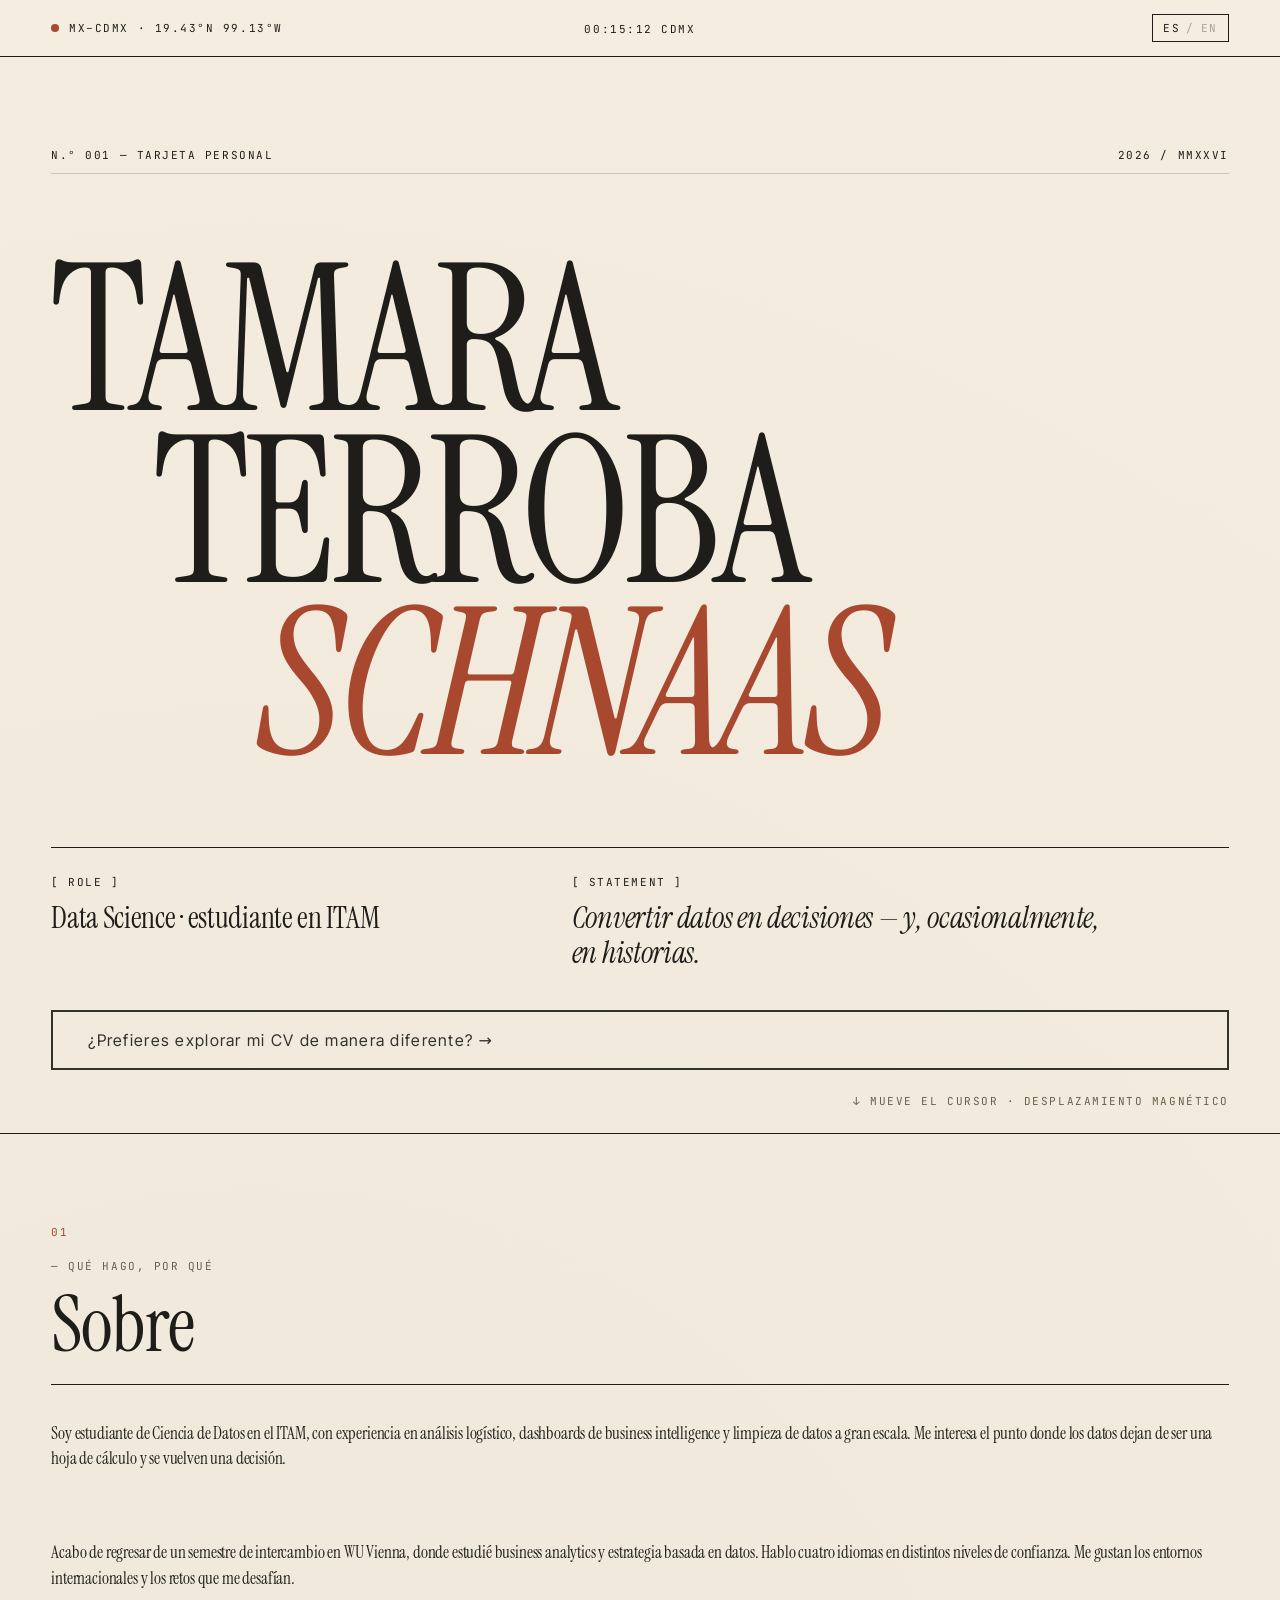
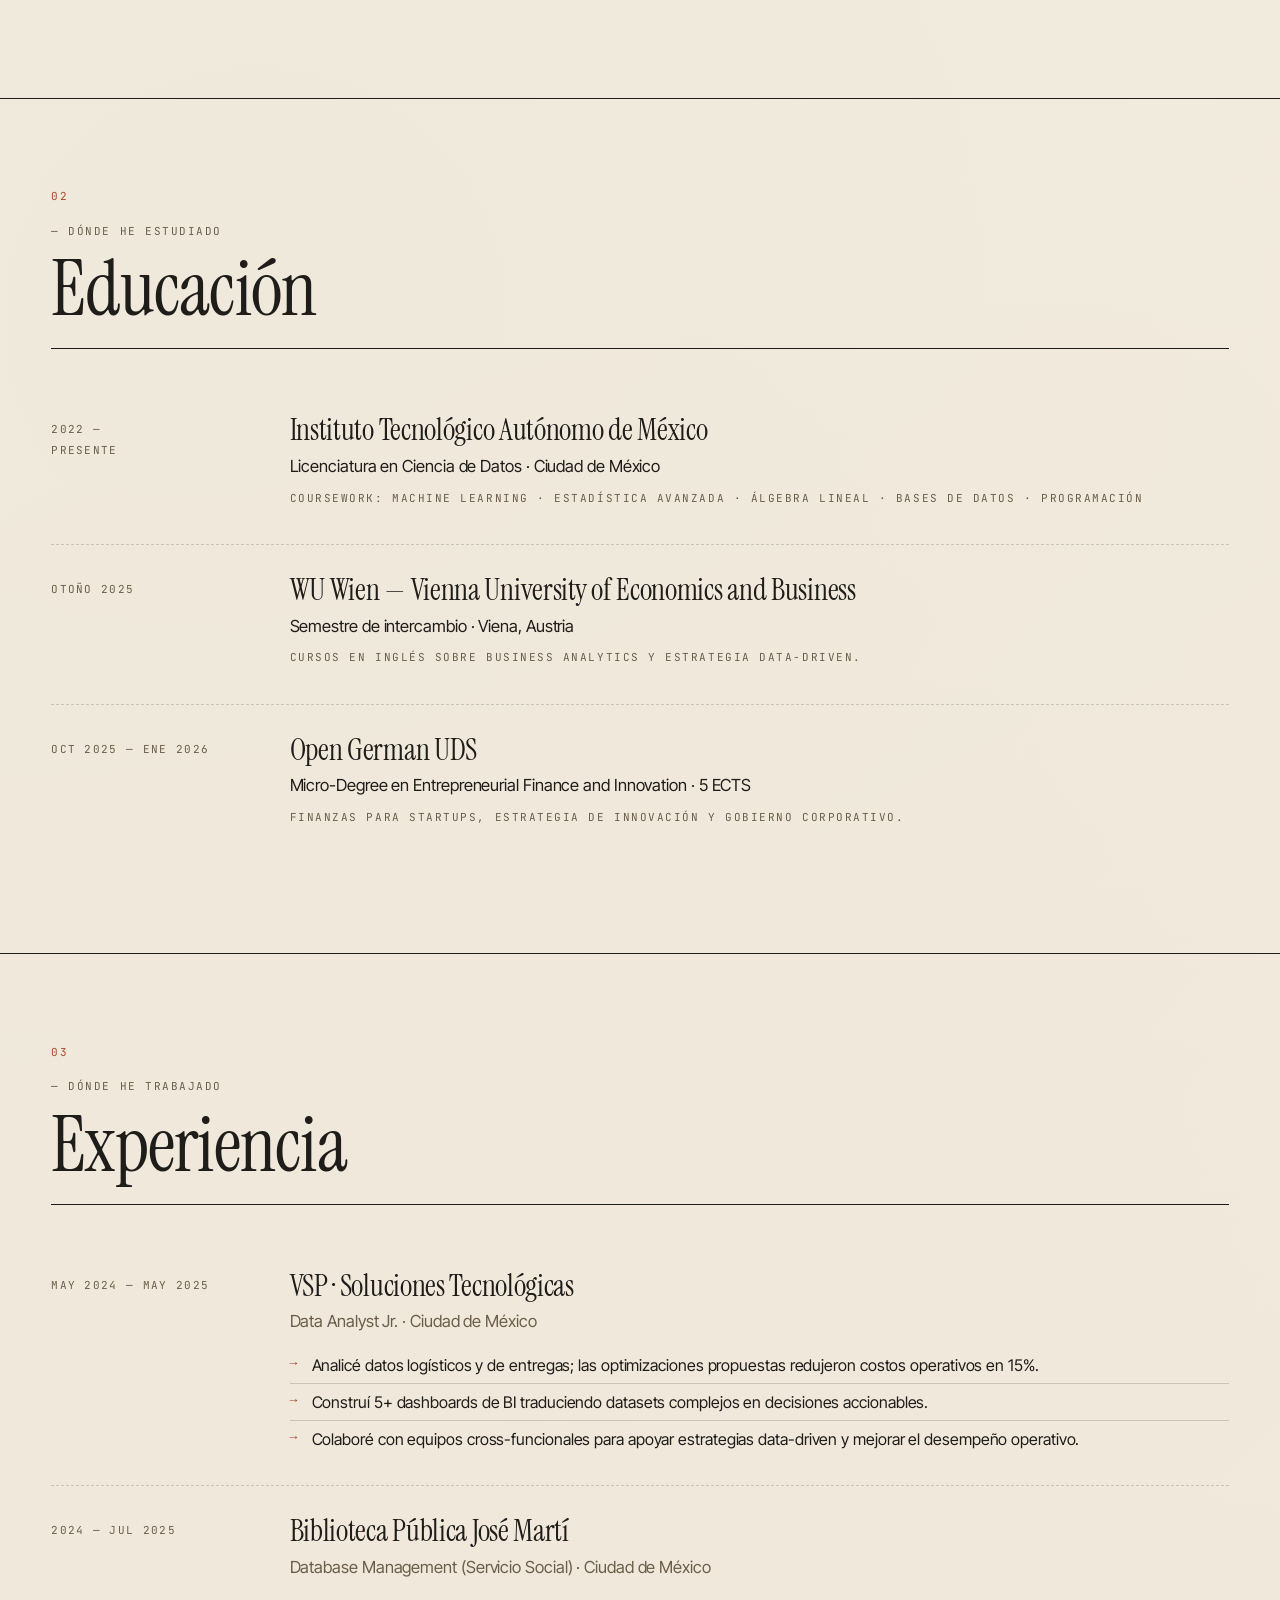
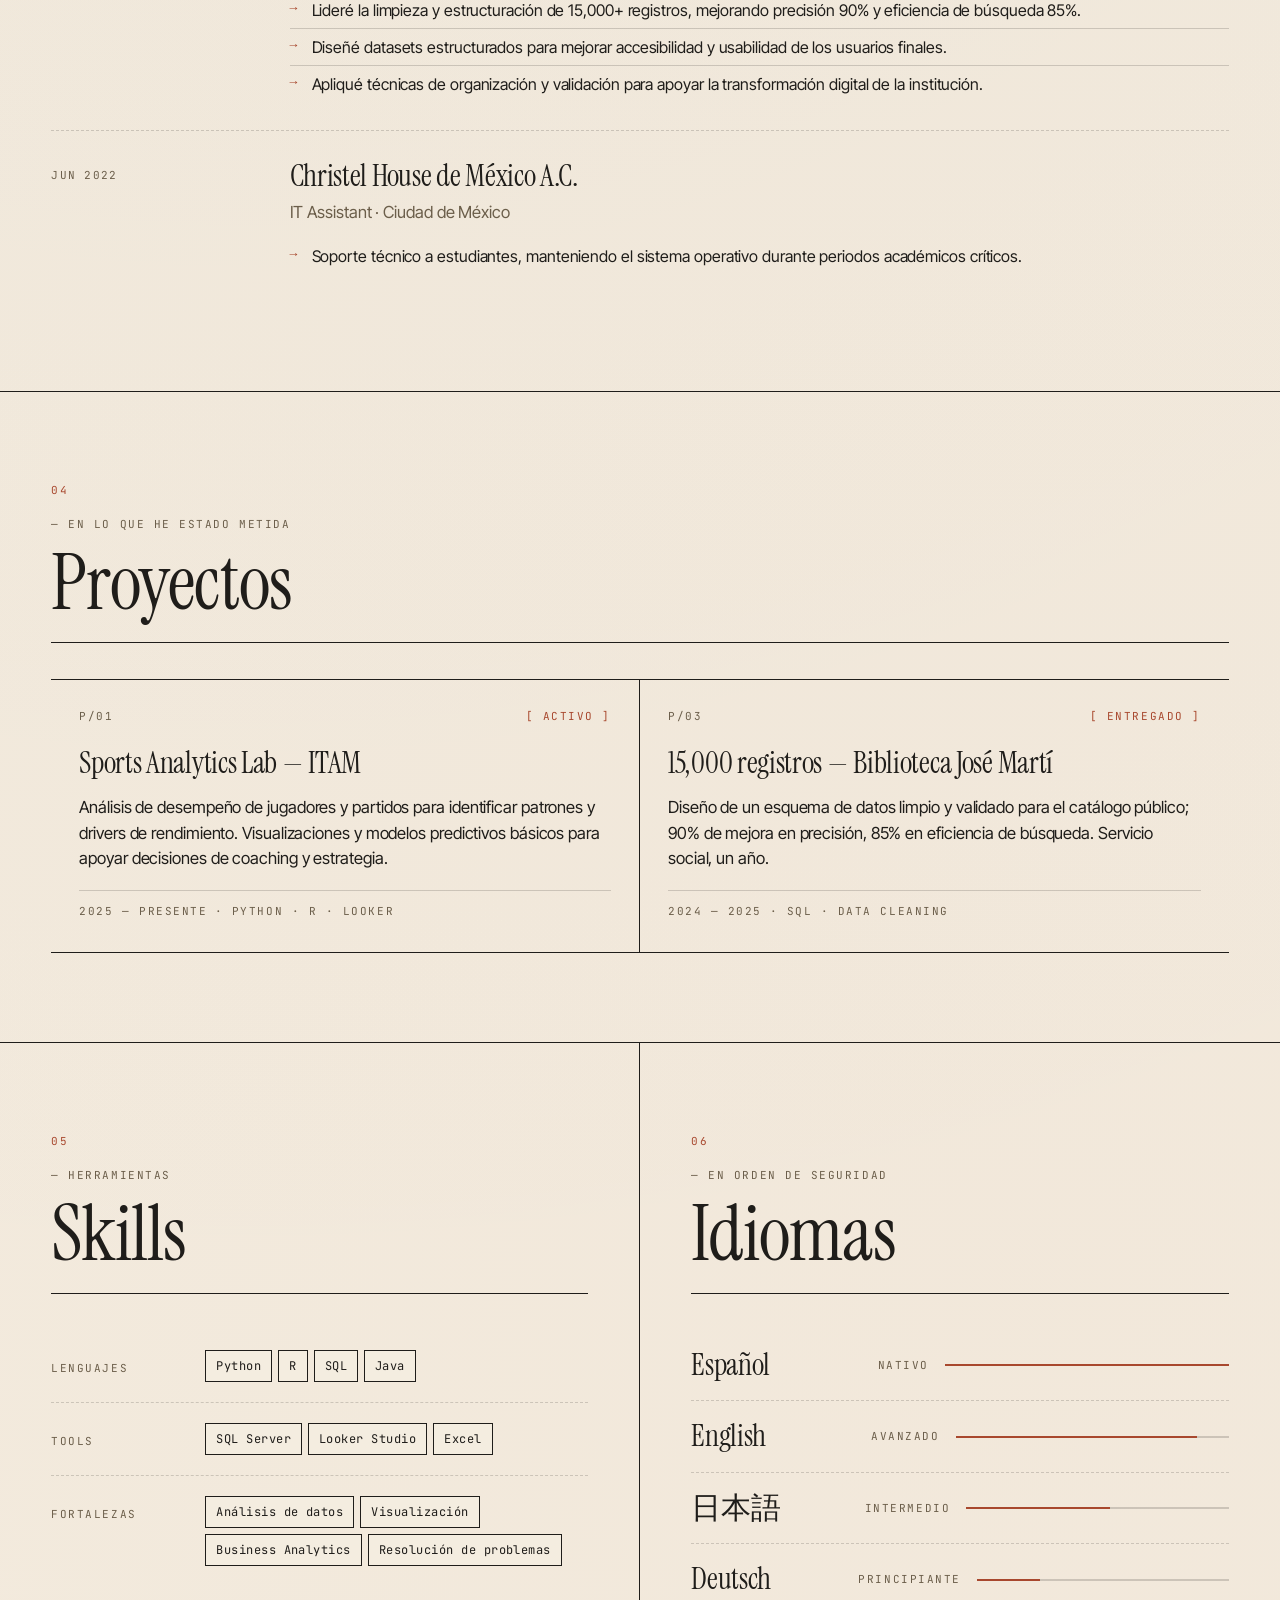
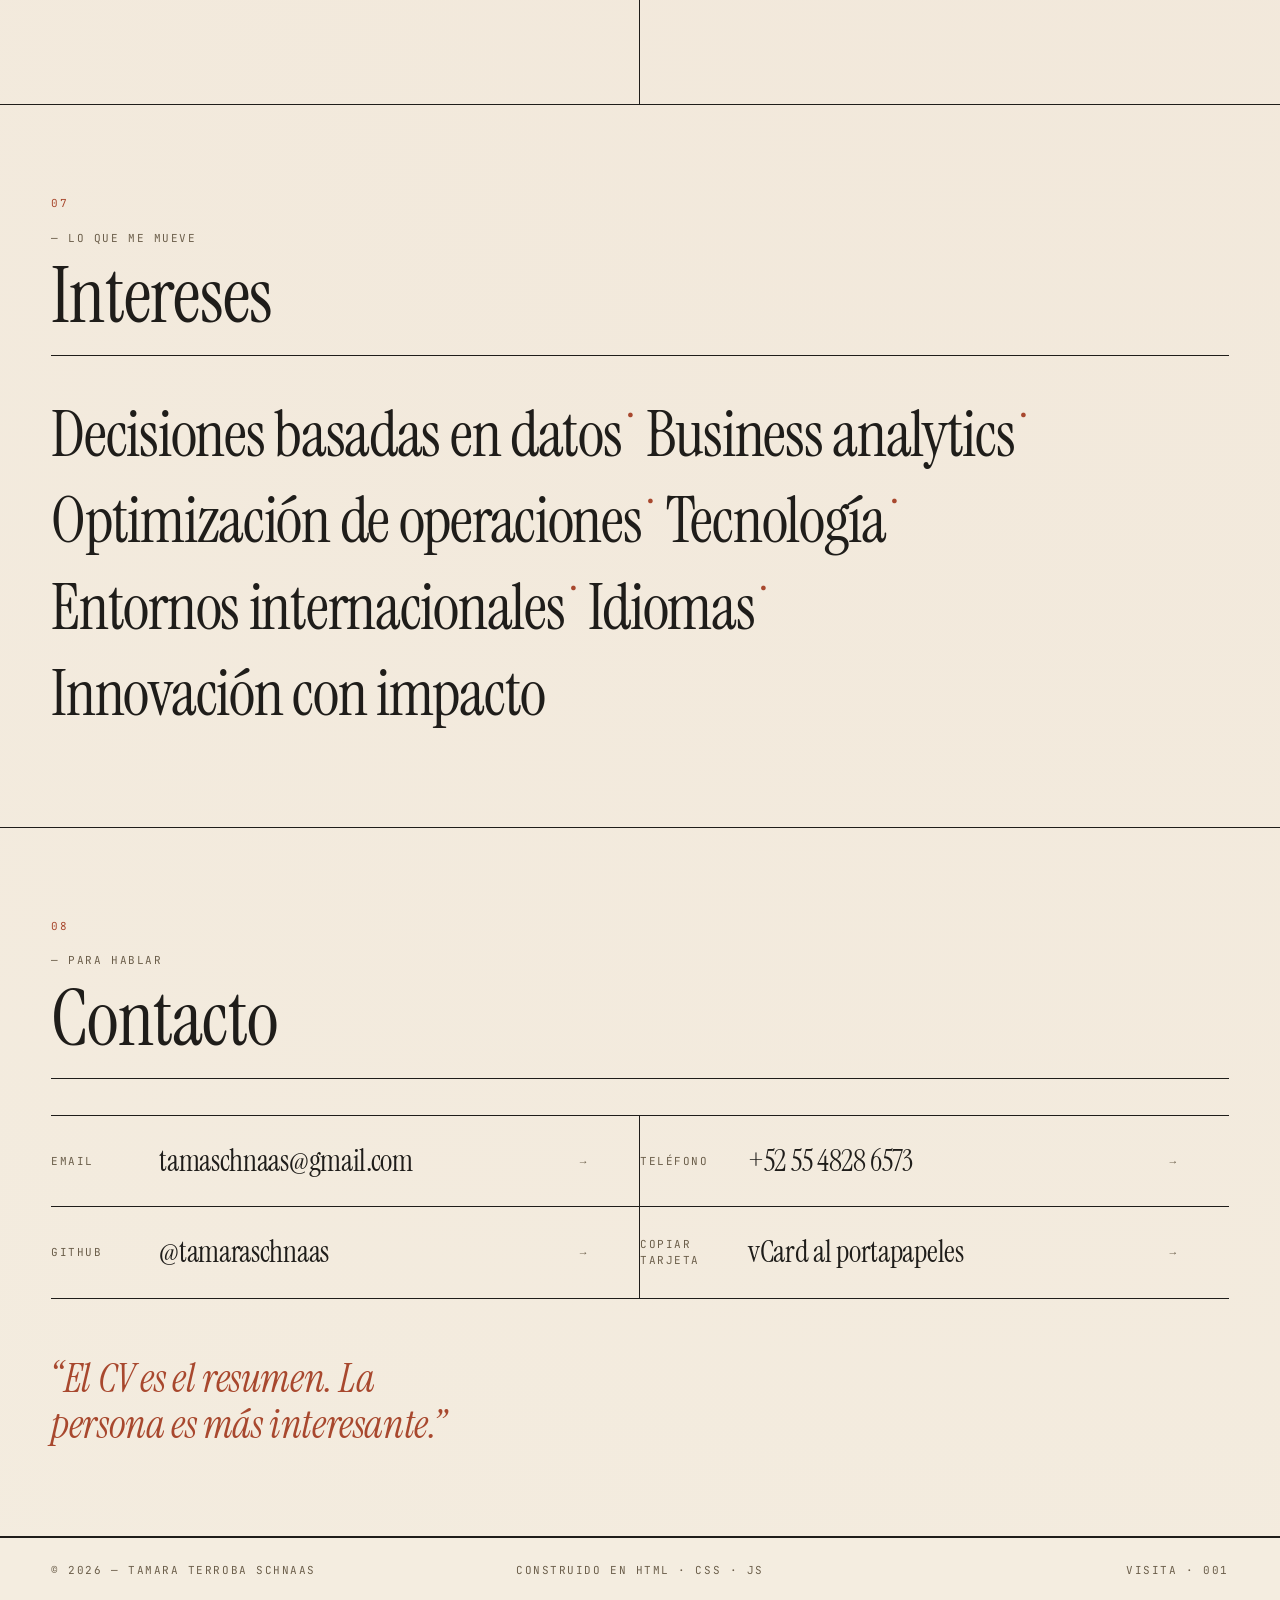
==== commit bf1178a7: "Corregir comillas en handlers hover del botón del juego" ====
--- a/index.html
+++ b/index.html
@@ -328,7 +328,7 @@
   </script>
 
   <script type="__bundler/template">
-"<!DOCTYPE html>\n<html lang=\"es\"><head>\n<meta charset=\"utf-8\">\n<meta name=\"viewport\" content=\"width=device-width, initial-scale=1\">\n<title>Tamara Terroba Schnaas<\u002Ftitle>\n<meta name=\"description\" content=\"Tamara Terroba Schnaas — Data Science · ITAM · Mexico City\">\n\n<link rel=\"preconnect\" href=\"https://fonts.googleapis.com\">\n<link rel=\"preconnect\" href=\"https://fonts.gstatic.com\" crossorigin=\"\">\n<style>/* latin-ext */\n@font-face {\n  font-family: 'Instrument Serif';\n  font-style: italic;\n  font-weight: 400;\n  font-display: swap;\n  src: url(\"b1ce6847-fb6a-47ce-b79d-595afa4125a3\") format('woff2');\n  unicode-range: U+0100-02BA, U+02BD-02C5, U+02C7-02CC, U+02CE-02D7, U+02DD-02FF, U+0304, U+0308, U+0329, U+1D00-1DBF, U+1E00-1E9F, U+1EF2-1EFF, U+2020, U+20A0-20AB, U+20AD-20C0, U+2113, U+2C60-2C7F, U+A720-A7FF;\n}\n/* latin */\n@font-face {\n  font-family: 'Instrument Serif';\n  font-style: italic;\n  font-weight: 400;\n  font-display: swap;\n  src: url(\"161b18d4-b6bc-40db-8aa1-502d7fff1510\") format('woff2');\n  unicode-range: U+0000-00FF, U+0131, U+0152-0153, U+02BB-02BC, U+02C6, U+02DA, U+02DC, U+0304, U+0308, U+0329, U+2000-206F, U+20AC, U+2122, U+2191, U+2193, U+2212, U+2215, U+FEFF, U+FFFD;\n}\n/* latin-ext */\n@font-face {\n  font-family: 'Instrument Serif';\n  font-style: normal;\n  font-weight: 400;\n  font-display: swap;\n  src: url(\"ccc6c440-90b6-443a-9138-1686d65a515b\") format('woff2');\n  unicode-range: U+0100-02BA, U+02BD-02C5, U+02C7-02CC, U+02CE-02D7, U+02DD-02FF, U+0304, U+0308, U+0329, U+1D00-1DBF, U+1E00-1E9F, U+1EF2-1EFF, U+2020, U+20A0-20AB, U+20AD-20C0, U+2113, U+2C60-2C7F, U+A720-A7FF;\n}\n/* latin */\n@font-face {\n  font-family: 'Instrument Serif';\n  font-style: normal;\n  font-weight: 400;\n  font-display: swap;\n  src: url(\"44270eaa-55bd-42f8-bb9b-127b8465341b\") format('woff2');\n  unicode-range: U+0000-00FF, U+0131, U+0152-0153, U+02BB-02BC, U+02C6, U+02DA, U+02DC, U+0304, U+0308, U+0329, U+2000-206F, U+20AC, U+2122, U+2191, U+2193, U+2212, U+2215, U+FEFF, U+FFFD;\n}\n/* cyrillic-ext */\n@font-face {\n  font-family: 'Inter Tight';\n  font-style: normal;\n  font-weight: 300;\n  font-display: swap;\n  src: url(\"4a75c039-a8da-4e53-abc4-7f9bbba1fb8a\") format('woff2');\n  unicode-range: U+0460-052F, U+1C80-1C8A, U+20B4, U+2DE0-2DFF, U+A640-A69F, U+FE2E-FE2F;\n}\n/* cyrillic */\n@font-face {\n  font-family: 'Inter Tight';\n  font-style: normal;\n  font-weight: 300;\n  font-display: swap;\n  src: url(\"5964681e-9520-4dc1-8cf4-02ec57d38a99\") format('woff2');\n  unicode-range: U+0301, U+0400-045F, U+0490-0491, U+04B0-04B1, U+2116;\n}\n/* greek-ext */\n@font-face {\n  font-family: 'Inter Tight';\n  font-style: normal;\n  font-weight: 300;\n  font-display: swap;\n  src: url(\"7f45171a-392f-47a7-b084-66e9dddb8317\") format('woff2');\n  unicode-range: U+1F00-1FFF;\n}\n/* greek */\n@font-face {\n  font-family: 'Inter Tight';\n  font-style: normal;\n  font-weight: 300;\n  font-display: swap;\n  src: url(\"563a0522-6cb7-4f2a-8ef0-1c90b009c1e0\") format('woff2');\n  unicode-range: U+0370-0377, U+037A-037F, U+0384-038A, U+038C, U+038E-03A1, U+03A3-03FF;\n}\n/* vietnamese */\n@font-face {\n  font-family: 'Inter Tight';\n  font-style: normal;\n  font-weight: 300;\n  font-display: swap;\n  src: url(\"deca2511-20e1-4b24-8ba7-55d95fa99ea7\") format('woff2');\n  unicode-range: U+0102-0103, U+0110-0111, U+0128-0129, U+0168-0169, U+01A0-01A1, U+01AF-01B0, U+0300-0301, U+0303-0304, U+0308-0309, U+0323, U+0329, U+1EA0-1EF9, U+20AB;\n}\n/* latin-ext */\n@font-face {\n  font-family: 'Inter Tight';\n  font-style: normal;\n  font-weight: 300;\n  font-display: swap;\n  src: url(\"6e9cf0d6-466e-4c3c-9d29-f70f5fc4a789\") format('woff2');\n  unicode-range: U+0100-02BA, U+02BD-02C5, U+02C7-02CC, U+02CE-02D7, U+02DD-02FF, U+0304, U+0308, U+0329, U+1D00-1DBF, U+1E00-1E9F, U+1EF2-1EFF, U+2020, U+20A0-20AB, U+20AD-20C0, U+2113, U+2C60-2C7F, U+A720-A7FF;\n}\n/* latin */\n@font-face {\n  font-family: 'Inter Tight';\n  font-style: normal;\n  font-weight: 300;\n  font-display: swap;\n  src: url(\"638da850-5d6f-468c-8cb8-fd44d7ea035f\") format('woff2');\n  unicode-range: U+0000-00FF, U+0131, U+0152-0153, U+02BB-02BC, U+02C6, U+02DA, U+02DC, U+0304, U+0308, U+0329, U+2000-206F, U+20AC, U+2122, U+2191, U+2193, U+2212, U+2215, U+FEFF, U+FFFD;\n}\n/* cyrillic-ext */\n@font-face {\n  font-family: 'Inter Tight';\n  font-style: normal;\n  font-weight: 400;\n  font-display: swap;\n  src: url(\"4a75c039-a8da-4e53-abc4-7f9bbba1fb8a\") format('woff2');\n  unicode-range: U+0460-052F, U+1C80-1C8A, U+20B4, U+2DE0-2DFF, U+A640-A69F, U+FE2E-FE2F;\n}\n/* cyrillic */\n@font-face {\n  font-family: 'Inter Tight';\n  font-style: normal;\n  font-weight: 400;\n  font-display: swap;\n  src: url(\"5964681e-9520-4dc1-8cf4-02ec57d38a99\") format('woff2');\n  unicode-range: U+0301, U+0400-045F, U+0490-0491, U+04B0-04B1, U+2116;\n}\n/* greek-ext */\n@font-face {\n  font-family: 'Inter Tight';\n  font-style: normal;\n  font-weight: 400;\n  font-display: swap;\n  src: url(\"7f45171a-392f-47a7-b084-66e9dddb8317\") format('woff2');\n  unicode-range: U+1F00-1FFF;\n}\n/* greek */\n@font-face {\n  font-family: 'Inter Tight';\n  font-style: normal;\n  font-weight: 400;\n  font-display: swap;\n  src: url(\"563a0522-6cb7-4f2a-8ef0-1c90b009c1e0\") format('woff2');\n  unicode-range: U+0370-0377, U+037A-037F, U+0384-038A, U+038C, U+038E-03A1, U+03A3-03FF;\n}\n/* vietnamese */\n@font-face {\n  font-family: 'Inter Tight';\n  font-style: normal;\n  font-weight: 400;\n  font-display: swap;\n  src: url(\"deca2511-20e1-4b24-8ba7-55d95fa99ea7\") format('woff2');\n  unicode-range: U+0102-0103, U+0110-0111, U+0128-0129, U+0168-0169, U+01A0-01A1, U+01AF-01B0, U+0300-0301, U+0303-0304, U+0308-0309, U+0323, U+0329, U+1EA0-1EF9, U+20AB;\n}\n/* latin-ext */\n@font-face {\n  font-family: 'Inter Tight';\n  font-style: normal;\n  font-weight: 400;\n  font-display: swap;\n  src: url(\"6e9cf0d6-466e-4c3c-9d29-f70f5fc4a789\") format('woff2');\n  unicode-range: U+0100-02BA, U+02BD-02C5, U+02C7-02CC, U+02CE-02D7, U+02DD-02FF, U+0304, U+0308, U+0329, U+1D00-1DBF, U+1E00-1E9F, U+1EF2-1EFF, U+2020, U+20A0-20AB, U+20AD-20C0, U+2113, U+2C60-2C7F, U+A720-A7FF;\n}\n/* latin */\n@font-face {\n  font-family: 'Inter Tight';\n  font-style: normal;\n  font-weight: 400;\n  font-display: swap;\n  src: url(\"638da850-5d6f-468c-8cb8-fd44d7ea035f\") format('woff2');\n  unicode-range: U+0000-00FF, U+0131, U+0152-0153, U+02BB-02BC, U+02C6, U+02DA, U+02DC, U+0304, U+0308, U+0329, U+2000-206F, U+20AC, U+2122, U+2191, U+2193, U+2212, U+2215, U+FEFF, U+FFFD;\n}\n/* cyrillic-ext */\n@font-face {\n  font-family: 'Inter Tight';\n  font-style: normal;\n  font-weight: 500;\n  font-display: swap;\n  src: url(\"4a75c039-a8da-4e53-abc4-7f9bbba1fb8a\") format('woff2');\n  unicode-range: U+0460-052F, U+1C80-1C8A, U+20B4, U+2DE0-2DFF, U+A640-A69F, U+FE2E-FE2F;\n}\n/* cyrillic */\n@font-face {\n  font-family: 'Inter Tight';\n  font-style: normal;\n  font-weight: 500;\n  font-display: swap;\n  src: url(\"5964681e-9520-4dc1-8cf4-02ec57d38a99\") format('woff2');\n  unicode-range: U+0301, U+0400-045F, U+0490-0491, U+04B0-04B1, U+2116;\n}\n/* greek-ext */\n@font-face {\n  font-family: 'Inter Tight';\n  font-style: normal;\n  font-weight: 500;\n  font-display: swap;\n  src: url(\"7f45171a-392f-47a7-b084-66e9dddb8317\") format('woff2');\n  unicode-range: U+1F00-1FFF;\n}\n/* greek */\n@font-face {\n  font-family: 'Inter Tight';\n  font-style: normal;\n  font-weight: 500;\n  font-display: swap;\n  src: url(\"563a0522-6cb7-4f2a-8ef0-1c90b009c1e0\") format('woff2');\n  unicode-range: U+0370-0377, U+037A-037F, U+0384-038A, U+038C, U+038E-03A1, U+03A3-03FF;\n}\n/* vietnamese */\n@font-face {\n  font-family: 'Inter Tight';\n  font-style: normal;\n  font-weight: 500;\n  font-display: swap;\n  src: url(\"deca2511-20e1-4b24-8ba7-55d95fa99ea7\") format('woff2');\n  unicode-range: U+0102-0103, U+0110-0111, U+0128-0129, U+0168-0169, U+01A0-01A1, U+01AF-01B0, U+0300-0301, U+0303-0304, U+0308-0309, U+0323, U+0329, U+1EA0-1EF9, U+20AB;\n}\n/* latin-ext */\n@font-face {\n  font-family: 'Inter Tight';\n  font-style: normal;\n  font-weight: 500;\n  font-display: swap;\n  src: url(\"6e9cf0d6-466e-4c3c-9d29-f70f5fc4a789\") format('woff2');\n  unicode-range: U+0100-02BA, U+02BD-02C5, U+02C7-02CC, U+02CE-02D7, U+02DD-02FF, U+0304, U+0308, U+0329, U+1D00-1DBF, U+1E00-1E9F, U+1EF2-1EFF, U+2020, U+20A0-20AB, U+20AD-20C0, U+2113, U+2C60-2C7F, U+A720-A7FF;\n}\n/* latin */\n@font-face {\n  font-family: 'Inter Tight';\n  font-style: normal;\n  font-weight: 500;\n  font-display: swap;\n  src: url(\"638da850-5d6f-468c-8cb8-fd44d7ea035f\") format('woff2');\n  unicode-range: U+0000-00FF, U+0131, U+0152-0153, U+02BB-02BC, U+02C6, U+02DA, U+02DC, U+0304, U+0308, U+0329, U+2000-206F, U+20AC, U+2122, U+2191, U+2193, U+2212, U+2215, U+FEFF, U+FFFD;\n}\n/* cyrillic-ext */\n@font-face {\n  font-family: 'Inter Tight';\n  font-style: normal;\n  font-weight: 600;\n  font-display: swap;\n  src: url(\"4a75c039-a8da-4e53-abc4-7f9bbba1fb8a\") format('woff2');\n  unicode-range: U+0460-052F, U+1C80-1C8A, U+20B4, U+2DE0-2DFF, U+A640-A69F, U+FE2E-FE2F;\n}\n/* cyrillic */\n@font-face {\n  font-family: 'Inter Tight';\n  font-style: normal;\n  font-weight: 600;\n  font-display: swap;\n  src: url(\"5964681e-9520-4dc1-8cf4-02ec57d38a99\") format('woff2');\n  unicode-range: U+0301, U+0400-045F, U+0490-0491, U+04B0-04B1, U+2116;\n}\n/* greek-ext */\n@font-face {\n  font-family: 'Inter Tight';\n  font-style: normal;\n  font-weight: 600;\n  font-display: swap;\n  src: url(\"7f45171a-392f-47a7-b084-66e9dddb8317\") format('woff2');\n  unicode-range: U+1F00-1FFF;\n}\n/* greek */\n@font-face {\n  font-family: 'Inter Tight';\n  font-style: normal;\n  font-weight: 600;\n  font-display: swap;\n  src: url(\"563a0522-6cb7-4f2a-8ef0-1c90b009c1e0\") format('woff2');\n  unicode-range: U+0370-0377, U+037A-037F, U+0384-038A, U+038C, U+038E-03A1, U+03A3-03FF;\n}\n/* vietnamese */\n@font-face {\n  font-family: 'Inter Tight';\n  font-style: normal;\n  font-weight: 600;\n  font-display: swap;\n  src: url(\"deca2511-20e1-4b24-8ba7-55d95fa99ea7\") format('woff2');\n  unicode-range: U+0102-0103, U+0110-0111, U+0128-0129, U+0168-0169, U+01A0-01A1, U+01AF-01B0, U+0300-0301, U+0303-0304, U+0308-0309, U+0323, U+0329, U+1EA0-1EF9, U+20AB;\n}\n/* latin-ext */\n@font-face {\n  font-family: 'Inter Tight';\n  font-style: normal;\n  font-weight: 600;\n  font-display: swap;\n  src: url(\"6e9cf0d6-466e-4c3c-9d29-f70f5fc4a789\") format('woff2');\n  unicode-range: U+0100-02BA, U+02BD-02C5, U+02C7-02CC, U+02CE-02D7, U+02DD-02FF, U+0304, U+0308, U+0329, U+1D00-1DBF, U+1E00-1E9F, U+1EF2-1EFF, U+2020, U+20A0-20AB, U+20AD-20C0, U+2113, U+2C60-2C7F, U+A720-A7FF;\n}\n/* latin */\n@font-face {\n  font-family: 'Inter Tight';\n  font-style: normal;\n  font-weight: 600;\n  font-display: swap;\n  src: url(\"638da850-5d6f-468c-8cb8-fd44d7ea035f\") format('woff2');\n  unicode-range: U+0000-00FF, U+0131, U+0152-0153, U+02BB-02BC, U+02C6, U+02DA, U+02DC, U+0304, U+0308, U+0329, U+2000-206F, U+20AC, U+2122, U+2191, U+2193, U+2212, U+2215, U+FEFF, U+FFFD;\n}\n/* cyrillic-ext */\n@font-face {\n  font-family: 'Inter Tight';\n  font-style: normal;\n  font-weight: 700;\n  font-display: swap;\n  src: url(\"4a75c039-a8da-4e53-abc4-7f9bbba1fb8a\") format('woff2');\n  unicode-range: U+0460-052F, U+1C80-1C8A, U+20B4, U+2DE0-2DFF, U+A640-A69F, U+FE2E-FE2F;\n}\n/* cyrillic */\n@font-face {\n  font-family: 'Inter Tight';\n  font-style: normal;\n  font-weight: 700;\n  font-display: swap;\n  src: url(\"5964681e-9520-4dc1-8cf4-02ec57d38a99\") format('woff2');\n  unicode-range: U+0301, U+0400-045F, U+0490-0491, U+04B0-04B1, U+2116;\n}\n/* greek-ext */\n@font-face {\n  font-family: 'Inter Tight';\n  font-style: normal;\n  font-weight: 700;\n  font-display: swap;\n  src: url(\"7f45171a-392f-47a7-b084-66e9dddb8317\") format('woff2');\n  unicode-range: U+1F00-1FFF;\n}\n/* greek */\n@font-face {\n  font-family: 'Inter Tight';\n  font-style: normal;\n  font-weight: 700;\n  font-display: swap;\n  src: url(\"563a0522-6cb7-4f2a-8ef0-1c90b009c1e0\") format('woff2');\n  unicode-range: U+0370-0377, U+037A-037F, U+0384-038A, U+038C, U+038E-03A1, U+03A3-03FF;\n}\n/* vietnamese */\n@font-face {\n  font-family: 'Inter Tight';\n  font-style: normal;\n  font-weight: 700;\n  font-display: swap;\n  src: url(\"deca2511-20e1-4b24-8ba7-55d95fa99ea7\") format('woff2');\n  unicode-range: U+0102-0103, U+0110-0111, U+0128-0129, U+0168-0169, U+01A0-01A1, U+01AF-01B0, U+0300-0301, U+0303-0304, U+0308-0309, U+0323, U+0329, U+1EA0-1EF9, U+20AB;\n}\n/* latin-ext */\n@font-face {\n  font-family: 'Inter Tight';\n  font-style: normal;\n  font-weight: 700;\n  font-display: swap;\n  src: url(\"6e9cf0d6-466e-4c3c-9d29-f70f5fc4a789\") format('woff2');\n  unicode-range: U+0100-02BA, U+02BD-02C5, U+02C7-02CC, U+02CE-02D7, U+02DD-02FF, U+0304, U+0308, U+0329, U+1D00-1DBF, U+1E00-1E9F, U+1EF2-1EFF, U+2020, U+20A0-20AB, U+20AD-20C0, U+2113, U+2C60-2C7F, U+A720-A7FF;\n}\n/* latin */\n@font-face {\n  font-family: 'Inter Tight';\n  font-style: normal;\n  font-weight: 700;\n  font-display: swap;\n  src: url(\"638da850-5d6f-468c-8cb8-fd44d7ea035f\") format('woff2');\n  unicode-range: U+0000-00FF, U+0131, U+0152-0153, U+02BB-02BC, U+02C6, U+02DA, U+02DC, U+0304, U+0308, U+0329, U+2000-206F, U+20AC, U+2122, U+2191, U+2193, U+2212, U+2215, U+FEFF, U+FFFD;\n}\n/* cyrillic-ext */\n@font-face {\n  font-family: 'JetBrains Mono';\n  font-style: normal;\n  font-weight: 300;\n  font-display: swap;\n  src: url(\"08e6538d-4504-496a-a97c-2745b6282d94\") format('woff2');\n  unicode-range: U+0460-052F, U+1C80-1C8A, U+20B4, U+2DE0-2DFF, U+A640-A69F, U+FE2E-FE2F;\n}\n/* cyrillic */\n@font-face {\n  font-family: 'JetBrains Mono';\n  font-style: normal;\n  font-weight: 300;\n  font-display: swap;\n  src: url(\"037b24af-4221-4045-8560-0cff24bb147a\") format('woff2');\n  unicode-range: U+0301, U+0400-045F, U+0490-0491, U+04B0-04B1, U+2116;\n}\n/* greek */\n@font-face {\n  font-family: 'JetBrains Mono';\n  font-style: normal;\n  font-weight: 300;\n  font-display: swap;\n  src: url(\"39520f8b-e7bb-487e-a9ef-315a5d78d356\") format('woff2');\n  unicode-range: U+0370-0377, U+037A-037F, U+0384-038A, U+038C, U+038E-03A1, U+03A3-03FF;\n}\n/* vietnamese */\n@font-face {\n  font-family: 'JetBrains Mono';\n  font-style: normal;\n  font-weight: 300;\n  font-display: swap;\n  src: url(\"b397c2c6-08c3-4112-8207-ab3ffc8dd2ec\") format('woff2');\n  unicode-range: U+0102-0103, U+0110-0111, U+0128-0129, U+0168-0169, U+01A0-01A1, U+01AF-01B0, U+0300-0301, U+0303-0304, U+0308-0309, U+0323, U+0329, U+1EA0-1EF9, U+20AB;\n}\n/* latin-ext */\n@font-face {\n  font-family: 'JetBrains Mono';\n  font-style: normal;\n  font-weight: 300;\n  font-display: swap;\n  src: url(\"6823172a-6baa-438f-a2e1-4074765903aa\") format('woff2');\n  unicode-range: U+0100-02BA, U+02BD-02C5, U+02C7-02CC, U+02CE-02D7, U+02DD-02FF, U+0304, U+0308, U+0329, U+1D00-1DBF, U+1E00-1E9F, U+1EF2-1EFF, U+2020, U+20A0-20AB, U+20AD-20C0, U+2113, U+2C60-2C7F, U+A720-A7FF;\n}\n/* latin */\n@font-face {\n  font-family: 'JetBrains Mono';\n  font-style: normal;\n  font-weight: 300;\n  font-display: swap;\n  src: url(\"814c5f70-953a-47d3-a3dd-bf13b16e2b4f\") format('woff2');\n  unicode-range: U+0000-00FF, U+0131, U+0152-0153, U+02BB-02BC, U+02C6, U+02DA, U+02DC, U+0304, U+0308, U+0329, U+2000-206F, U+20AC, U+2122, U+2191, U+2193, U+2212, U+2215, U+FEFF, U+FFFD;\n}\n/* cyrillic-ext */\n@font-face {\n  font-family: 'JetBrains Mono';\n  font-style: normal;\n  font-weight: 400;\n  font-display: swap;\n  src: url(\"08e6538d-4504-496a-a97c-2745b6282d94\") format('woff2');\n  unicode-range: U+0460-052F, U+1C80-1C8A, U+20B4, U+2DE0-2DFF, U+A640-A69F, U+FE2E-FE2F;\n}\n/* cyrillic */\n@font-face {\n  font-family: 'JetBrains Mono';\n  font-style: normal;\n  font-weight: 400;\n  font-display: swap;\n  src: url(\"037b24af-4221-4045-8560-0cff24bb147a\") format('woff2');\n  unicode-range: U+0301, U+0400-045F, U+0490-0491, U+04B0-04B1, U+2116;\n}\n/* greek */\n@font-face {\n  font-family: 'JetBrains Mono';\n  font-style: normal;\n  font-weight: 400;\n  font-display: swap;\n  src: url(\"39520f8b-e7bb-487e-a9ef-315a5d78d356\") format('woff2');\n  unicode-range: U+0370-0377, U+037A-037F, U+0384-038A, U+038C, U+038E-03A1, U+03A3-03FF;\n}\n/* vietnamese */\n@font-face {\n  font-family: 'JetBrains Mono';\n  font-style: normal;\n  font-weight: 400;\n  font-display: swap;\n  src: url(\"b397c2c6-08c3-4112-8207-ab3ffc8dd2ec\") format('woff2');\n  unicode-range: U+0102-0103, U+0110-0111, U+0128-0129, U+0168-0169, U+01A0-01A1, U+01AF-01B0, U+0300-0301, U+0303-0304, U+0308-0309, U+0323, U+0329, U+1EA0-1EF9, U+20AB;\n}\n/* latin-ext */\n@font-face {\n  font-family: 'JetBrains Mono';\n  font-style: normal;\n  font-weight: 400;\n  font-display: swap;\n  src: url(\"6823172a-6baa-438f-a2e1-4074765903aa\") format('woff2');\n  unicode-range: U+0100-02BA, U+02BD-02C5, U+02C7-02CC, U+02CE-02D7, U+02DD-02FF, U+0304, U+0308, U+0329, U+1D00-1DBF, U+1E00-1E9F, U+1EF2-1EFF, U+2020, U+20A0-20AB, U+20AD-20C0, U+2113, U+2C60-2C7F, U+A720-A7FF;\n}\n/* latin */\n@font-face {\n  font-family: 'JetBrains Mono';\n  font-style: normal;\n  font-weight: 400;\n  font-display: swap;\n  src: url(\"814c5f70-953a-47d3-a3dd-bf13b16e2b4f\") format('woff2');\n  unicode-range: U+0000-00FF, U+0131, U+0152-0153, U+02BB-02BC, U+02C6, U+02DA, U+02DC, U+0304, U+0308, U+0329, U+2000-206F, U+20AC, U+2122, U+2191, U+2193, U+2212, U+2215, U+FEFF, U+FFFD;\n}\n/* cyrillic-ext */\n@font-face {\n  font-family: 'JetBrains Mono';\n  font-style: normal;\n  font-weight: 500;\n  font-display: swap;\n  src: url(\"08e6538d-4504-496a-a97c-2745b6282d94\") format('woff2');\n  unicode-range: U+0460-052F, U+1C80-1C8A, U+20B4, U+2DE0-2DFF, U+A640-A69F, U+FE2E-FE2F;\n}\n/* cyrillic */\n@font-face {\n  font-family: 'JetBrains Mono';\n  font-style: normal;\n  font-weight: 500;\n  font-display: swap;\n  src: url(\"037b24af-4221-4045-8560-0cff24bb147a\") format('woff2');\n  unicode-range: U+0301, U+0400-045F, U+0490-0491, U+04B0-04B1, U+2116;\n}\n/* greek */\n@font-face {\n  font-family: 'JetBrains Mono';\n  font-style: normal;\n  font-weight: 500;\n  font-display: swap;\n  src: url(\"39520f8b-e7bb-487e-a9ef-315a5d78d356\") format('woff2');\n  unicode-range: U+0370-0377, U+037A-037F, U+0384-038A, U+038C, U+038E-03A1, U+03A3-03FF;\n}\n/* vietnamese */\n@font-face {\n  font-family: 'JetBrains Mono';\n  font-style: normal;\n  font-weight: 500;\n  font-display: swap;\n  src: url(\"b397c2c6-08c3-4112-8207-ab3ffc8dd2ec\") format('woff2');\n  unicode-range: U+0102-0103, U+0110-0111, U+0128-0129, U+0168-0169, U+01A0-01A1, U+01AF-01B0, U+0300-0301, U+0303-0304, U+0308-0309, U+0323, U+0329, U+1EA0-1EF9, U+20AB;\n}\n/* latin-ext */\n@font-face {\n  font-family: 'JetBrains Mono';\n  font-style: normal;\n  font-weight: 500;\n  font-display: swap;\n  src: url(\"6823172a-6baa-438f-a2e1-4074765903aa\") format('woff2');\n  unicode-range: U+0100-02BA, U+02BD-02C5, U+02C7-02CC, U+02CE-02D7, U+02DD-02FF, U+0304, U+0308, U+0329, U+1D00-1DBF, U+1E00-1E9F, U+1EF2-1EFF, U+2020, U+20A0-20AB, U+20AD-20C0, U+2113, U+2C60-2C7F, U+A720-A7FF;\n}\n/* latin */\n@font-face {\n  font-family: 'JetBrains Mono';\n  font-style: normal;\n  font-weight: 500;\n  font-display: swap;\n  src: url(\"814c5f70-953a-47d3-a3dd-bf13b16e2b4f\") format('woff2');\n  unicode-range: U+0000-00FF, U+0131, U+0152-0153, U+02BB-02BC, U+02C6, U+02DA, U+02DC, U+0304, U+0308, U+0329, U+2000-206F, U+20AC, U+2122, U+2191, U+2193, U+2212, U+2215, U+FEFF, U+FFFD;\n}\n/* cyrillic-ext */\n@font-face {\n  font-family: 'JetBrains Mono';\n  font-style: normal;\n  font-weight: 600;\n  font-display: swap;\n  src: url(\"08e6538d-4504-496a-a97c-2745b6282d94\") format('woff2');\n  unicode-range: U+0460-052F, U+1C80-1C8A, U+20B4, U+2DE0-2DFF, U+A640-A69F, U+FE2E-FE2F;\n}\n/* cyrillic */\n@font-face {\n  font-family: 'JetBrains Mono';\n  font-style: normal;\n  font-weight: 600;\n  font-display: swap;\n  src: url(\"037b24af-4221-4045-8560-0cff24bb147a\") format('woff2');\n  unicode-range: U+0301, U+0400-045F, U+0490-0491, U+04B0-04B1, U+2116;\n}\n/* greek */\n@font-face {\n  font-family: 'JetBrains Mono';\n  font-style: normal;\n  font-weight: 600;\n  font-display: swap;\n  src: url(\"39520f8b-e7bb-487e-a9ef-315a5d78d356\") format('woff2');\n  unicode-range: U+0370-0377, U+037A-037F, U+0384-038A, U+038C, U+038E-03A1, U+03A3-03FF;\n}\n/* vietnamese */\n@font-face {\n  font-family: 'JetBrains Mono';\n  font-style: normal;\n  font-weight: 600;\n  font-display: swap;\n  src: url(\"b397c2c6-08c3-4112-8207-ab3ffc8dd2ec\") format('woff2');\n  unicode-range: U+0102-0103, U+0110-0111, U+0128-0129, U+0168-0169, U+01A0-01A1, U+01AF-01B0, U+0300-0301, U+0303-0304, U+0308-0309, U+0323, U+0329, U+1EA0-1EF9, U+20AB;\n}\n/* latin-ext */\n@font-face {\n  font-family: 'JetBrains Mono';\n  font-style: normal;\n  font-weight: 600;\n  font-display: swap;\n  src: url(\"6823172a-6baa-438f-a2e1-4074765903aa\") format('woff2');\n  unicode-range: U+0100-02BA, U+02BD-02C5, U+02C7-02CC, U+02CE-02D7, U+02DD-02FF, U+0304, U+0308, U+0329, U+1D00-1DBF, U+1E00-1E9F, U+1EF2-1EFF, U+2020, U+20A0-20AB, U+20AD-20C0, U+2113, U+2C60-2C7F, U+A720-A7FF;\n}\n/* latin */\n@font-face {\n  font-family: 'JetBrains Mono';\n  font-style: normal;\n  font-weight: 600;\n  font-display: swap;\n  src: url(\"814c5f70-953a-47d3-a3dd-bf13b16e2b4f\") format('woff2');\n  unicode-range: U+0000-00FF, U+0131, U+0152-0153, U+02BB-02BC, U+02C6, U+02DA, U+02DC, U+0304, U+0308, U+0329, U+2000-206F, U+20AC, U+2122, U+2191, U+2193, U+2212, U+2215, U+FEFF, U+FFFD;\n}\n<\u002Fstyle>\n<style>/* =====================================================\n   TAMARA — PERSONAL SITE\n   Aesthetic: brutalist editorial · warm cream + terracotta\n   ===================================================== */\n\n:root {\n  --bg: #f4ede0;\n  --bg-2: #ece2cf;\n  --ink: #1f1d1a;\n  --ink-2: #6b5e4a;\n  --accent: #a8482e;\n  --accent-2: #c8623f;\n  --rule: #1f1d1a;\n  --rule-soft: rgba(31, 29, 26, 0.18);\n\n  --serif: \"Instrument Serif\", \"Times New Roman\", serif;\n  --sans:  \"Inter Tight\", system-ui, -apple-system, \"Helvetica Neue\", Arial, sans-serif;\n  --mono:  \"JetBrains Mono\", ui-monospace, \"SF Mono\", Menlo, Consolas, monospace;\n\n  --pad: clamp(20px, 4vw, 56px);\n  --pad-y: clamp(48px, 7vw, 96px);\n}\n\n* { box-sizing: border-box; }\nhtml, body { margin: 0; padding: 0; }\nhtml { scroll-behavior: smooth; }\n\nbody {\n  background: var(--bg);\n  color: var(--ink);\n  font-family: var(--sans);\n  font-size: 17px;\n  line-height: 1.5;\n  letter-spacing: -0.005em;\n  -webkit-font-smoothing: antialiased;\n  text-rendering: optimizeLegibility;\n  overflow-x: hidden;\n\n  /* subtle paper grain */\n  background-image:\n    radial-gradient(circle at 20% 30%, rgba(31,29,26,0.025) 0, transparent 60%),\n    radial-gradient(circle at 80% 70%, rgba(168,72,46,0.03) 0, transparent 60%);\n}\n\n::selection { background: var(--accent); color: var(--bg); }\n\na { color: inherit; text-decoration: none; }\n\np { margin: 0 0 1em; text-wrap: pretty; }\nem, .italic { font-style: italic; }\n\n.serif { font-family: var(--serif); font-weight: 400; letter-spacing: -0.01em; line-height: 1.05; }\n.mono  { font-family: var(--mono); font-weight: 400; letter-spacing: 0.02em; }\n.micro { font-size: 11px; text-transform: uppercase; letter-spacing: 0.14em; }\n.lg { font-size: clamp(20px, 2.4vw, 30px); line-height: 1.15; }\n.xl { font-size: clamp(40px, 6vw, 84px); line-height: 0.95; }\n.md { font-size: clamp(15px, 1.3vw, 18px); line-height: 1.55; }\n.mute { color: var(--ink-2); }\n\n/* =====================================================\n   TOPBAR\n   ===================================================== */\n.topbar {\n  position: sticky; top: 0; z-index: 50;\n  display: grid; grid-template-columns: 1fr auto 1fr;\n  align-items: center;\n  padding: 14px var(--pad);\n  background: var(--bg);\n  border-bottom: 1px solid var(--rule);\n  backdrop-filter: blur(6px);\n}\n.topbar__left { display: flex; align-items: center; gap: 10px; }\n.topbar__center { text-align: center; }\n.topbar__right { justify-self: end; }\n\n.dot {\n  width: 8px; height: 8px; border-radius: 50%;\n  background: var(--accent);\n  box-shadow: 0 0 0 0 rgba(168,72,46,0.5);\n  animation: pulse 2.4s infinite;\n}\n@keyframes pulse {\n  0%,100% { box-shadow: 0 0 0 0 rgba(168,72,46,0.55); }\n  50%     { box-shadow: 0 0 0 6px rgba(168,72,46,0);    }\n}\n\n.lang-toggle {\n  background: none; border: 1px solid var(--rule);\n  padding: 6px 10px; cursor: pointer;\n  font-family: var(--mono); font-size: 11px; letter-spacing: 0.14em;\n  display: inline-flex; align-items: center; gap: 6px;\n  color: var(--ink); border-radius: 0;\n  transition: background .2s ease, color .2s ease;\n}\n.lang-toggle:hover { background: var(--ink); color: var(--bg); }\n.lang-toggle__opt { opacity: .35; transition: opacity .2s ease; }\n.lang-toggle__opt.is-active { opacity: 1; }\n.lang-toggle__sep { opacity: .35; }\n\n/* =====================================================\n   HERO\n   ===================================================== */\n.hero {\n  position: relative;\n  padding: var(--pad-y) var(--pad) calc(var(--pad-y) * 0.7);\n  border-bottom: 1px solid var(--rule);\n  min-height: 88vh;\n  display: flex; flex-direction: column; justify-content: space-between;\n  overflow: hidden;\n}\n.hero__meta {\n  display: flex; justify-content: space-between;\n  border-bottom: 1px solid var(--rule-soft);\n  padding-bottom: 10px;\n}\n\n.hero__name {\n  font-family: var(--serif);\n  font-size: clamp(64px, 16vw, 240px);\n  line-height: 0.84;\n  margin: clamp(40px, 7vw, 80px) 0 clamp(40px, 6vw, 80px);\n  letter-spacing: -0.03em;\n  font-weight: 400;\n}\n.hero__name .line { display: block; }\n.hero__name .line--indent  { padding-left: 8vw; }\n.hero__name .line--indent2 { padding-left: 16vw; font-style: italic; color: var(--accent); }\n.hero__name .word {\n  display: inline-block;\n  will-change: transform;\n  transition: transform 0.6s cubic-bezier(0.2, 0.9, 0.2, 1);\n}\n\n.hero__sub {\n  display: grid;\n  grid-template-columns: 1fr 1.4fr;\n  gap: clamp(24px, 4vw, 64px);\n  border-top: 1px solid var(--rule);\n  padding-top: 20px;\n}\n.hero__sub p { margin: 8px 0 0; max-width: 32ch; }\n.hero__sub .hero__tag p { max-width: 38ch; }\n\n.hero__hint {\n  position: absolute; right: var(--pad); bottom: 24px;\n  color: var(--ink-2);\n}\n\n/* =====================================================\n   BLOCKS (sections)\n   ===================================================== */\n.block {\n  padding: var(--pad-y) var(--pad);\n  border-bottom: 1px solid var(--rule);\n  position: relative;\n}\n.block__num {\n  font-size: 11px; letter-spacing: 0.14em;\n  color: var(--accent);\n  margin-bottom: 18px;\n}\n.block__head {\n  display: flex; flex-direction: column;\n  align-items: flex-start; gap: 14px;\n  border-bottom: 1px solid var(--rule);\n  padding-bottom: 22px;\n  margin-bottom: 36px;\n}\n.block__head h2 { margin: 0; order: 2; }\n.block__head .micro { color: var(--ink-2); order: 1; }\n\n.two-col {\n  display: grid;\n  grid-template-columns: 1.1fr 1fr;\n  gap: clamp(24px, 4vw, 80px);\n}\n@media (max-width: 720px) {\n  .two-col { grid-template-columns: 1fr; }\n}\n\n/* =====================================================\n   ROWS (timeline-like list)\n   ===================================================== */\n.row {\n  display: grid;\n  grid-template-columns: 200px 1fr;\n  gap: clamp(20px, 3vw, 56px);\n  padding: 28px 0;\n  border-bottom: 1px dashed var(--rule-soft);\n  transition: background .25s ease, padding-left .35s cubic-bezier(0.2,0.9,0.2,1);\n}\n.row:last-child { border-bottom: 0; }\n.row:hover {\n  background: linear-gradient(90deg, rgba(168,72,46,0.06), transparent 70%);\n  padding-left: 12px;\n}\n.row__when {\n  font-size: 11px; letter-spacing: 0.12em; text-transform: uppercase;\n  color: var(--ink-2);\n  display: flex; flex-direction: column; gap: 4px;\n  padding-top: 8px;\n}\n.row__what h3 { margin: 0 0 6px; }\n.row__what p { margin: 0 0 10px; }\n.bullets { margin: 12px 0 0; padding: 0; list-style: none; }\n.bullets li {\n  font-size: 16px; line-height: 1.5;\n  padding: 6px 0 6px 22px;\n  position: relative;\n  border-top: 1px solid var(--rule-soft);\n}\n.bullets li:first-child { border-top: 0; }\n.bullets li::before {\n  content: \"→\"; position: absolute; left: 0; top: 6px;\n  color: var(--accent); font-family: var(--mono); font-size: 13px;\n}\n\n@media (max-width: 720px) {\n  .row { grid-template-columns: 1fr; gap: 8px; }\n  .row__when { padding-top: 0; }\n}\n\n/* =====================================================\n   CARDS (projects)\n   ===================================================== */\n.block__body {\n  display: flex; flex-direction: column;\n}\n#proyectos .block__body {\n  display: grid;\n  grid-template-columns: repeat(auto-fit, minmax(280px, 1fr));\n  gap: 0;\n  border-top: 1px solid var(--rule);\n}\n.card {\n  padding: 28px 28px 32px;\n  border-right: 1px solid var(--rule);\n  border-bottom: 1px solid var(--rule);\n  transition: background .3s ease;\n  position: relative;\n}\n.card:last-child { border-right: 0; }\n.card:hover { background: var(--bg-2); }\n.card__top {\n  display: flex; justify-content: space-between;\n  margin-bottom: 22px;\n  color: var(--ink-2);\n}\n.card__top span:last-child { color: var(--accent); }\n.card h3 { margin: 0 0 14px; }\n.card p { margin: 0 0 18px; }\n.card__meta {\n  color: var(--ink-2);\n  display: flex; gap: 8px; flex-wrap: wrap;\n  border-top: 1px solid var(--rule-soft);\n  padding-top: 12px;\n}\n\n@media (max-width: 720px) {\n  #proyectos .block__body { grid-template-columns: 1fr; }\n  .card { border-right: 0; }\n}\n\n/* =====================================================\n   SPLIT (skills + idiomas)\n   ===================================================== */\n.block--split { padding: 0; }\n.split {\n  display: grid;\n  grid-template-columns: 1fr 1fr;\n}\n.split__col {\n  padding: var(--pad-y) var(--pad);\n  border-right: 1px solid var(--rule);\n}\n.split__col:last-child { border-right: 0; }\n@media (max-width: 860px) {\n  .split { grid-template-columns: 1fr; }\n  .split__col { border-right: 0; border-bottom: 1px solid var(--rule); }\n  .split__col:last-child { border-bottom: 0; }\n}\n\n/* skills */\n.kv__row {\n  display: grid;\n  grid-template-columns: 130px 1fr;\n  gap: 24px;\n  padding: 20px 0;\n  border-bottom: 1px dashed var(--rule-soft);\n  align-items: start;\n}\n.kv__row:last-child { border-bottom: 0; }\n.kv__row .micro { padding-top: 10px; color: var(--ink-2); }\n.chips { display: flex; flex-wrap: wrap; gap: 6px; }\n.chip {\n  display: inline-block;\n  padding: 6px 10px;\n  border: 1px solid var(--rule);\n  font-family: var(--mono); font-size: 12px;\n  letter-spacing: 0.04em;\n  background: var(--bg);\n  transition: background .2s ease, color .2s ease, transform .2s ease;\n}\n.chip:hover {\n  background: var(--ink); color: var(--bg);\n  transform: translate(-2px, -2px);\n  box-shadow: 4px 4px 0 0 var(--accent);\n}\n\n/* idiomas */\n.lang-list { list-style: none; padding: 0; margin: 0; }\n.lang-list li {\n  display: grid;\n  grid-template-columns: 1.2fr auto 2fr;\n  align-items: center;\n  gap: 16px;\n  padding: 18px 0;\n  border-bottom: 1px dashed var(--rule-soft);\n}\n.lang-list li:last-child { border-bottom: 0; }\n.lang-list .mono { color: var(--ink-2); justify-self: end; }\n.bar {\n  height: 2px; background: var(--rule-soft);\n  position: relative; overflow: hidden;\n}\n.bar::after {\n  content: \"\";\n  position: absolute; left: 0; top: 0; bottom: 0;\n  width: var(--p, 0%);\n  background: var(--accent);\n  transform-origin: left;\n  animation: barIn 1.4s cubic-bezier(0.2,0.9,0.2,1) both;\n}\n@keyframes barIn {\n  from { transform: scaleX(0); }\n  to   { transform: scaleX(1); }\n}\n\n/* =====================================================\n   MARQUEE LIST (intereses)\n   ===================================================== */\n.marquee-list {\n  list-style: none; padding: 0; margin: 0;\n  display: flex; flex-wrap: wrap;\n  gap: 0;\n}\n.marquee-list li {\n  font-family: var(--serif);\n  font-size: clamp(28px, 5vw, 64px);\n  line-height: 1.1;\n  padding: 8px 24px 8px 0;\n  letter-spacing: -0.02em;\n  position: relative;\n  cursor: default;\n  transition: color .25s ease, font-style .25s ease;\n}\n.marquee-list li::after {\n  content: \"·\";\n  position: absolute; right: 8px; top: 8px;\n  color: var(--accent); font-family: var(--mono);\n  font-size: 28px;\n}\n.marquee-list li:last-child::after { display: none; }\n.marquee-list li:hover {\n  color: var(--accent);\n  font-style: italic;\n}\n\n/* =====================================================\n   CONTACT\n   ===================================================== */\n.contact-grid {\n  display: grid;\n  grid-template-columns: 1fr 1fr;\n  border-top: 1px solid var(--rule);\n}\n.contact {\n  display: grid;\n  grid-template-columns: 90px 1fr auto;\n  align-items: center;\n  gap: 18px;\n  padding: 28px var(--pad) 28px 0;\n  border-bottom: 1px solid var(--rule);\n  border-right: 1px solid var(--rule);\n  transition: background .25s ease, padding-left .35s cubic-bezier(0.2,0.9,0.2,1);\n  cursor: pointer;\n}\n.contact:nth-child(2n) { border-right: 0; }\n.contact:hover { background: var(--ink); color: var(--bg); padding-left: 12px; }\n.contact:hover .arrow { transform: translateX(8px); color: var(--accent); }\n.contact:hover .micro { color: var(--accent); }\n.contact .micro { color: var(--ink-2); }\n.contact__val { word-break: break-all; }\n.arrow { transition: transform .25s ease, color .25s ease; }\n\n@media (max-width: 720px) {\n  .contact-grid { grid-template-columns: 1fr; }\n  .contact { border-right: 0; padding-right: 12px; grid-template-columns: 80px 1fr auto; }\n}\n\n.closing {\n  margin: 56px 0 0;\n  font-size: clamp(22px, 3.5vw, 40px);\n  line-height: 1.15;\n  max-width: 24ch;\n  color: var(--accent);\n}\n\n/* =====================================================\n   FOOTER\n   ===================================================== */\n.foot {\n  display: grid;\n  grid-template-columns: 1fr 1fr 1fr;\n  padding: 18px var(--pad);\n  border-top: 1px solid var(--rule);\n  background: var(--bg);\n}\n.foot__col { color: var(--ink-2); }\n.foot__col--center { text-align: center; }\n.foot__col--right { text-align: right; }\n\n@media (max-width: 720px) {\n  .foot { grid-template-columns: 1fr; gap: 6px; text-align: center; }\n  .foot__col--center, .foot__col--right { text-align: center; }\n}\n\n/* =====================================================\n   TOAST\n   ===================================================== */\n.toast {\n  position: fixed; bottom: 28px; left: 50%;\n  transform: translateX(-50%) translateY(20px);\n  background: var(--ink); color: var(--bg);\n  font-family: var(--mono); font-size: 12px; letter-spacing: 0.1em;\n  padding: 12px 18px;\n  pointer-events: none;\n  opacity: 0;\n  transition: opacity .25s ease, transform .25s ease;\n  z-index: 100;\n}\n.toast.is-show {\n  opacity: 1;\n  transform: translateX(-50%) translateY(0);\n}\n\n/* =====================================================\n   reduced motion\n   ===================================================== */\n@media (prefers-reduced-motion: reduce) {\n  * { animation-duration: 0.01ms !important; transition-duration: 0.01ms !important; }\n  .hero__name .word { transform: none !important; }\n}\n<\u002Fstyle>\n<\u002Fhead>\n<body>\n\n<!-- ==================== TOP BAR ==================== -->\n<header class=\"topbar\">\n  <div class=\"topbar__left\">\n    <span class=\"dot\" aria-hidden=\"true\"><\u002Fspan>\n    <span class=\"mono micro\">MX–CDMX · 19.43°N 99.13°W<\u002Fspan>\n  <\u002Fdiv>\n  <div class=\"topbar__center\">\n    <span class=\"mono micro\" id=\"clock\">--:--:--<\u002Fspan>\n  <\u002Fdiv>\n  <div class=\"topbar__right\">\n    <button class=\"lang-toggle\" id=\"lang-toggle\" aria-label=\"Switch language\">\n      <span class=\"lang-toggle__opt is-active\" data-lang=\"es\">ES<\u002Fspan>\n      <span class=\"lang-toggle__sep\">/<\u002Fspan>\n      <span class=\"lang-toggle__opt\" data-lang=\"en\">EN<\u002Fspan>\n    <\u002Fbutton>\n  <\u002Fdiv>\n<\u002Fheader>\n\n<main>\n\n<!-- ==================== HERO ==================== -->\n<section class=\"hero\" id=\"hero\">\n\n  <div class=\"hero__meta\">\n    <div class=\"mono micro hero__id\">\n      <span data-i18n=\"hero.id\">N.° 001 — TARJETA PERSONAL<\u002Fspan>\n    <\u002Fdiv>\n    <div class=\"mono micro hero__year\">2026 / MMXXVI<\u002Fdiv>\n  <\u002Fdiv>\n\n  <h1 class=\"hero__name\" id=\"magnetic-name\" aria-label=\"Tamara Terroba Schnaas\">\n    <span class=\"line\"><span class=\"word\" data-text=\"TAMARA\">TAMARA<\u002Fspan><\u002Fspan>\n    <span class=\"line line--indent\"><span class=\"word\" data-text=\"TERROBA\">TERROBA<\u002Fspan><\u002Fspan>\n    <span class=\"line line--indent2\"><span class=\"word\" data-text=\"SCHNAAS\">SCHNAAS<\u002Fspan><\u002Fspan>\n  <\u002Fh1>\n\n  <div class=\"hero__sub\">\n    <div class=\"hero__role\">\n      <span class=\"mono micro\">[ ROLE ]<\u002Fspan>\n      <p class=\"serif lg\" data-i18n=\"hero.role\">Data Science · estudiante en ITAM<\u002Fp>\n    <\u002Fdiv>\n    <div class=\"hero__tag\">\n      <span class=\"mono micro\">[ STATEMENT ]<\u002Fspan>\n      <p class=\"serif italic lg\" data-i18n=\"hero.tag\">Convertir datos en decisiones — y, ocasionalmente, en historias.<\u002Fp>\n    <\u002Fdiv>\n  <\u002Fdiv>\n\n  <div class=\"hero__hint mono micro\">\n    <span data-i18n=\"hero.hint\">↓ MUEVE EL CURSOR · DESPLAZAMIENTO MAGNÉTICO<\u002Fspan>\n  <\u002Fdiv>\n\n  <a href=\"/juego.html\" style=\"\n    display: inline-block;\n    margin-top: 2.5rem;\n    padding: 1rem 2.2rem;\n    border: 2px solid currentColor;\n    font-family: inherit;\n    font-size: 1rem;\n    text-decoration: none;\n    color: inherit;\n    letter-spacing: 0.08em;\n    opacity: 0.9;\n    transition: opacity .2s, background .2s, color .2s;\n  \" onmouseover=\"this.style.opacity=1;this.style.background=\"var(--ink,#1f1d1a)\";this.style.color=\"var(--bg,#f4ede0)\"\" onmouseout=\"this.style.opacity=0.9;this.style.background=\"\";this.style.color=\"\"\">\n    ¿Prefieres explorar mi CV de manera diferente? →\n  <\u002Fa>\n\n<\u002Fsection>\n\n<!-- ==================== SOBRE ==================== -->\n<section class=\"block\" id=\"sobre\">\n  <div class=\"block__num mono\">01<\u002Fdiv>\n  <div class=\"block__head\">\n    <h2 class=\"serif xl\" data-i18n=\"about.title\">Sobre<\u002Fh2>\n    <span class=\"mono micro\" data-i18n=\"about.kicker\">— qué hago, por qué<\u002Fspan>\n  <\u002Fdiv>\n  <div class=\"block__body two-col\">\n    <p class=\"serif md\" data-i18n=\"about.p1\">\n      Soy estudiante de Ciencia de Datos en el ITAM, con experiencia en análisis\n      logístico, dashboards de business intelligence y limpieza de datos a gran escala.\n      Me interesa el punto donde los datos dejan de ser una hoja de cálculo y se vuelven\n      una decisión.\n    <\u002Fp>\n    <p class=\"md\" data-i18n=\"about.p2\">\n      Acabo de regresar de un semestre de intercambio en WU Vienna, donde estudié\n      <em>business analytics<\u002Fem> y estrategia basada en datos. Hablo cuatro idiomas\n      en distintos niveles de seguridad. Me gustan los entornos internacionales,\n      las preguntas bien formuladas y los procesos que se pueden medir.\n    <\u002Fp>\n  <\u002Fdiv>\n<\u002Fsection>\n\n<!-- ==================== EDUCACIÓN ==================== -->\n<section class=\"block\" id=\"educacion\">\n  <div class=\"block__num mono\">02<\u002Fdiv>\n  <div class=\"block__head\">\n    <h2 class=\"serif xl\" data-i18n=\"edu.title\">Educación<\u002Fh2>\n    <span class=\"mono micro\" data-i18n=\"edu.kicker\">— dónde he estudiado<\u002Fspan>\n  <\u002Fdiv>\n  <div class=\"block__body\">\n    <article class=\"row\">\n      <div class=\"row__when mono\">\n        <span>2022 —<\u002Fspan><span data-i18n=\"edu.itam.now\">Presente<\u002Fspan>\n      <\u002Fdiv>\n      <div class=\"row__what\">\n        <h3 class=\"serif lg\">Instituto Tecnológico Autónomo de México<\u002Fh3>\n        <p class=\"md\" data-i18n=\"edu.itam.line\">Licenciatura en Ciencia de Datos · Ciudad de México<\u002Fp>\n        <p class=\"mono micro mute\" data-i18n=\"edu.itam.course\">\n          Coursework: Machine Learning · Estadística Avanzada · Álgebra Lineal · Bases de Datos · Programación\n        <\u002Fp>\n      <\u002Fdiv>\n    <\u002Farticle>\n\n    <article class=\"row\">\n      <div class=\"row__when mono\">\n        <span data-i18n=\"edu.wu.when\">Otoño 2025<\u002Fspan>\n      <\u002Fdiv>\n      <div class=\"row__what\">\n        <h3 class=\"serif lg\">WU Wien — Vienna University of Economics and Business<\u002Fh3>\n        <p class=\"md\" data-i18n=\"edu.wu.line\">Semestre de intercambio · Viena, Austria<\u002Fp>\n        <p class=\"mono micro mute\" data-i18n=\"edu.wu.course\">\n          Cursos en inglés sobre business analytics y estrategia data-driven.\n        <\u002Fp>\n      <\u002Fdiv>\n    <\u002Farticle>\n\n    <article class=\"row\">\n      <div class=\"row__when mono\">\n        <span>Oct 2025 — Ene 2026<\u002Fspan>\n      <\u002Fdiv>\n      <div class=\"row__what\">\n        <h3 class=\"serif lg\">Open German UDS<\u002Fh3>\n        <p class=\"md\" data-i18n=\"edu.uds.line\">Micro-Degree en Entrepreneurial Finance and Innovation · 5 ECTS<\u002Fp>\n        <p class=\"mono micro mute\" data-i18n=\"edu.uds.course\">\n          Finanzas para startups, estrategia de innovación y gobierno corporativo.\n        <\u002Fp>\n      <\u002Fdiv>\n    <\u002Farticle>\n  <\u002Fdiv>\n<\u002Fsection>\n\n<!-- ==================== EXPERIENCIA ==================== -->\n<section class=\"block\" id=\"experiencia\">\n  <div class=\"block__num mono\">03<\u002Fdiv>\n  <div class=\"block__head\">\n    <h2 class=\"serif xl\" data-i18n=\"exp.title\">Experiencia<\u002Fh2>\n    <span class=\"mono micro\" data-i18n=\"exp.kicker\">— dónde he trabajado<\u002Fspan>\n  <\u002Fdiv>\n  <div class=\"block__body\">\n    <article class=\"row\">\n      <div class=\"row__when mono\"><span>May 2024 — May 2025<\u002Fspan><\u002Fdiv>\n      <div class=\"row__what\">\n        <h3 class=\"serif lg\">VSP · Soluciones Tecnológicas<\u002Fh3>\n        <p class=\"md mute\" data-i18n=\"exp.vsp.role\">Data Analyst Jr. · Ciudad de México<\u002Fp>\n        <ul class=\"bullets\">\n          <li data-i18n=\"exp.vsp.b1\">Analicé datos logísticos y de entregas; las optimizaciones propuestas redujeron costos operativos en 15%.<\u002Fli>\n          <li data-i18n=\"exp.vsp.b2\">Construí 5+ dashboards de BI traduciendo datasets complejos en decisiones accionables.<\u002Fli>\n          <li data-i18n=\"exp.vsp.b3\">Colaboré con equipos cross-funcionales para apoyar estrategias data-driven y mejorar el desempeño operativo.<\u002Fli>\n        <\u002Ful>\n      <\u002Fdiv>\n    <\u002Farticle>\n\n    <article class=\"row\">\n      <div class=\"row__when mono\"><span>2024 — Jul 2025<\u002Fspan><\u002Fdiv>\n      <div class=\"row__what\">\n        <h3 class=\"serif lg\">Biblioteca Pública José Martí<\u002Fh3>\n        <p class=\"md mute\" data-i18n=\"exp.bib.role\">Database Management (Servicio Social) · Ciudad de México<\u002Fp>\n        <ul class=\"bullets\">\n          <li data-i18n=\"exp.bib.b1\">Lideré la limpieza y estructuración de 15,000+ registros, mejorando precisión 90% y eficiencia de búsqueda 85%.<\u002Fli>\n          <li data-i18n=\"exp.bib.b2\">Diseñé datasets estructurados para mejorar accesibilidad y usabilidad de los usuarios finales.<\u002Fli>\n          <li data-i18n=\"exp.bib.b3\">Apliqué técnicas de organización y validación para apoyar la transformación digital de la institución.<\u002Fli>\n        <\u002Ful>\n      <\u002Fdiv>\n    <\u002Farticle>\n\n    <article class=\"row\">\n      <div class=\"row__when mono\"><span>Jun 2022<\u002Fspan><\u002Fdiv>\n      <div class=\"row__what\">\n        <h3 class=\"serif lg\">Christel House de México A.C.<\u002Fh3>\n        <p class=\"md mute\" data-i18n=\"exp.ch.role\">IT Assistant · Ciudad de México<\u002Fp>\n        <ul class=\"bullets\">\n          <li data-i18n=\"exp.ch.b1\">Soporte técnico a estudiantes, manteniendo el sistema operativo durante periodos académicos críticos.<\u002Fli>\n        <\u002Ful>\n      <\u002Fdiv>\n    <\u002Farticle>\n  <\u002Fdiv>\n<\u002Fsection>\n\n<!-- ==================== PROYECTOS ==================== -->\n<section class=\"block\" id=\"proyectos\">\n  <div class=\"block__num mono\">04<\u002Fdiv>\n  <div class=\"block__head\">\n    <h2 class=\"serif xl\" data-i18n=\"proj.title\">Proyectos<\u002Fh2>\n    <span class=\"mono micro\" data-i18n=\"proj.kicker\">— en lo que he estado metida<\u002Fspan>\n  <\u002Fdiv>\n  <div class=\"block__body\">\n\n    <article class=\"card\">\n      <div class=\"card__top\">\n        <span class=\"mono micro\">P/01<\u002Fspan>\n        <span class=\"mono micro\" data-i18n=\"proj.lab.tag\">[ ACTIVO ]<\u002Fspan>\n      <\u002Fdiv>\n      <h3 class=\"serif lg\">Sports Analytics Lab — ITAM<\u002Fh3>\n      <p class=\"md\" data-i18n=\"proj.lab.desc\">\n        Análisis de desempeño de jugadores y partidos para identificar patrones y\n        drivers de rendimiento. Visualizaciones y modelos predictivos básicos para\n        apoyar decisiones de coaching y estrategia.\n      <\u002Fp>\n      <div class=\"card__meta mono micro\">\n        <span>2025 — <span data-i18n=\"proj.lab.now\">Presente<\u002Fspan><\u002Fspan>\n        <span>·<\u002Fspan>\n        <span>Python · R · Looker<\u002Fspan>\n      <\u002Fdiv>\n    <\u002Farticle>\n\n    <article class=\"card\">\n      <div class=\"card__top\">\n        <span class=\"mono micro\">P/02<\u002Fspan>\n        <span class=\"mono micro\" data-i18n=\"proj.vsp.tag\">[ ARCHIVADO ]<\u002Fspan>\n      <\u002Fdiv>\n      <h3 class=\"serif lg\" data-i18n=\"proj.vsp.title\">Optimización Logística — VSP<\u002Fh3>\n      <p class=\"md\" data-i18n=\"proj.vsp.desc\">\n        Análisis de rutas y tiempos de entrega; identificación de cuellos de botella\n        y propuestas de re-asignación que recortaron 15% de costos operativos.\n        Resultados materializados en cinco dashboards de BI.\n      <\u002Fp>\n      <div class=\"card__meta mono micro\">\n        <span>2024 — 2025<\u002Fspan>\n        <span>·<\u002Fspan>\n        <span>SQL Server · Looker · Excel<\u002Fspan>\n      <\u002Fdiv>\n    <\u002Farticle>\n\n    <article class=\"card\">\n      <div class=\"card__top\">\n        <span class=\"mono micro\">P/03<\u002Fspan>\n        <span class=\"mono micro\" data-i18n=\"proj.lib.tag\">[ ENTREGADO ]<\u002Fspan>\n      <\u002Fdiv>\n      <h3 class=\"serif lg\" data-i18n=\"proj.lib.title\">15,000 registros — Biblioteca José Martí<\u002Fh3>\n      <p class=\"md\" data-i18n=\"proj.lib.desc\">\n        Diseño de un esquema de datos limpio y validado para el catálogo público;\n        90% de mejora en precisión, 85% en eficiencia de búsqueda. Servicio social,\n        un año.\n      <\u002Fp>\n      <div class=\"card__meta mono micro\">\n        <span>2024 — 2025<\u002Fspan>\n        <span>·<\u002Fspan>\n        <span>SQL · Data Cleaning<\u002Fspan>\n      <\u002Fdiv>\n    <\u002Farticle>\n\n  <\u002Fdiv>\n<\u002Fsection>\n\n<!-- ==================== SKILLS + IDIOMAS ==================== -->\n<section class=\"block block--split\" id=\"skills\">\n  <div class=\"split\">\n    <div class=\"split__col\">\n      <div class=\"block__num mono\">05<\u002Fdiv>\n      <div class=\"block__head\">\n        <h2 class=\"serif xl\" data-i18n=\"skills.title\">Skills<\u002Fh2>\n        <span class=\"mono micro\" data-i18n=\"skills.kicker\">— herramientas<\u002Fspan>\n      <\u002Fdiv>\n      <div class=\"kv\">\n        <div class=\"kv__row\">\n          <span class=\"mono micro\" data-i18n=\"skills.lang\">Lenguajes<\u002Fspan>\n          <div class=\"chips\">\n            <span class=\"chip\">Python<\u002Fspan>\n            <span class=\"chip\">R<\u002Fspan>\n            <span class=\"chip\">SQL<\u002Fspan>\n            <span class=\"chip\">Java<\u002Fspan>\n          <\u002Fdiv>\n        <\u002Fdiv>\n        <div class=\"kv__row\">\n          <span class=\"mono micro\" data-i18n=\"skills.tools\">Tools<\u002Fspan>\n          <div class=\"chips\">\n            <span class=\"chip\">SQL Server<\u002Fspan>\n            <span class=\"chip\">Looker Studio<\u002Fspan>\n            <span class=\"chip\">Excel<\u002Fspan>\n          <\u002Fdiv>\n        <\u002Fdiv>\n        <div class=\"kv__row\">\n          <span class=\"mono micro\" data-i18n=\"skills.core\">Fortalezas<\u002Fspan>\n          <div class=\"chips\">\n            <span class=\"chip\" data-i18n=\"skills.core.1\">Análisis de datos<\u002Fspan>\n            <span class=\"chip\" data-i18n=\"skills.core.2\">Visualización<\u002Fspan>\n            <span class=\"chip\" data-i18n=\"skills.core.3\">Business Analytics<\u002Fspan>\n            <span class=\"chip\" data-i18n=\"skills.core.4\">Resolución de problemas<\u002Fspan>\n          <\u002Fdiv>\n        <\u002Fdiv>\n      <\u002Fdiv>\n    <\u002Fdiv>\n\n    <div class=\"split__col\" id=\"idiomas\">\n      <div class=\"block__num mono\">06<\u002Fdiv>\n      <div class=\"block__head\">\n        <h2 class=\"serif xl\" data-i18n=\"lang.title\">Idiomas<\u002Fh2>\n        <span class=\"mono micro\" data-i18n=\"lang.kicker\">— en orden de seguridad<\u002Fspan>\n      <\u002Fdiv>\n      <ul class=\"lang-list\">\n        <li>\n          <span class=\"serif lg\">Español<\u002Fspan>\n          <span class=\"mono micro\" data-i18n=\"lang.es\">Nativo<\u002Fspan>\n          <span class=\"bar\" style=\"--p:100%\"><\u002Fspan>\n        <\u002Fli>\n        <li>\n          <span class=\"serif lg\">English<\u002Fspan>\n          <span class=\"mono micro\" data-i18n=\"lang.en\">Avanzado<\u002Fspan>\n          <span class=\"bar\" style=\"--p:88%\"><\u002Fspan>\n        <\u002Fli>\n        <li>\n          <span class=\"serif lg\">日本語<\u002Fspan>\n          <span class=\"mono micro\" data-i18n=\"lang.jp\">Intermedio<\u002Fspan>\n          <span class=\"bar\" style=\"--p:55%\"><\u002Fspan>\n        <\u002Fli>\n        <li>\n          <span class=\"serif lg\">Deutsch<\u002Fspan>\n          <span class=\"mono micro\" data-i18n=\"lang.de\">Principiante<\u002Fspan>\n          <span class=\"bar\" style=\"--p:25%\"><\u002Fspan>\n        <\u002Fli>\n      <\u002Ful>\n    <\u002Fdiv>\n  <\u002Fdiv>\n<\u002Fsection>\n\n<!-- ==================== INTERESES ==================== -->\n<section class=\"block\" id=\"intereses\">\n  <div class=\"block__num mono\">07<\u002Fdiv>\n  <div class=\"block__head\">\n    <h2 class=\"serif xl\" data-i18n=\"int.title\">Intereses<\u002Fh2>\n    <span class=\"mono micro\" data-i18n=\"int.kicker\">— lo que me mueve<\u002Fspan>\n  <\u002Fdiv>\n  <div class=\"block__body\">\n    <ul class=\"marquee-list\">\n      <li data-i18n=\"int.1\">Decisiones basadas en datos<\u002Fli>\n      <li data-i18n=\"int.2\">Business analytics<\u002Fli>\n      <li data-i18n=\"int.3\">Optimización de operaciones<\u002Fli>\n      <li data-i18n=\"int.4\">Tecnología<\u002Fli>\n      <li data-i18n=\"int.5\">Entornos internacionales<\u002Fli>\n      <li data-i18n=\"int.6\">Idiomas<\u002Fli>\n      <li data-i18n=\"int.7\">Innovación con impacto<\u002Fli>\n    <\u002Ful>\n  <\u002Fdiv>\n<\u002Fsection>\n\n<!-- ==================== CONTACTO ==================== -->\n<section class=\"block block--contact\" id=\"contacto\">\n  <div class=\"block__num mono\">08<\u002Fdiv>\n  <div class=\"block__head\">\n    <h2 class=\"serif xl\" data-i18n=\"ctc.title\">Contacto<\u002Fh2>\n    <span class=\"mono micro\" data-i18n=\"ctc.kicker\">— para hablar<\u002Fspan>\n  <\u002Fdiv>\n\n  <div class=\"contact-grid\">\n    <a class=\"contact\" href=\"mailto:tamaschnaas@gmail.com\">\n      <span class=\"mono micro\">EMAIL<\u002Fspan>\n      <span class=\"serif lg contact__val\">tamaschnaas@gmail.com<\u002Fspan>\n      <span class=\"mono micro arrow\">→<\u002Fspan>\n    <\u002Fa>\n    <a class=\"contact\" href=\"tel:+5255482865\">\n      <span class=\"mono micro\" data-i18n=\"ctc.phone\">TELÉFONO<\u002Fspan>\n      <span class=\"serif lg contact__val\">+52 55 4828 6573<\u002Fspan>\n      <span class=\"mono micro arrow\">→<\u002Fspan>\n    <\u002Fa>\n    <a class=\"contact\" href=\"https://github.com/tamaraschnaas\" target=\"_blank\" rel=\"noopener\">\n      <span class=\"mono micro\">GITHUB<\u002Fspan>\n      <span class=\"serif lg contact__val\">@tamaraschnaas<\u002Fspan>\n      <span class=\"mono micro arrow\">→<\u002Fspan>\n    <\u002Fa>\n    <a class=\"contact\" href=\"#\" id=\"copy-card\">\n      <span class=\"mono micro\" data-i18n=\"ctc.copy\">COPIAR TARJETA<\u002Fspan>\n      <span class=\"serif lg contact__val\" data-i18n=\"ctc.copy.val\">vCard al portapapeles<\u002Fspan>\n      <span class=\"mono micro arrow\">→<\u002Fspan>\n    <\u002Fa>\n  <\u002Fdiv>\n\n  <p class=\"closing serif italic\" data-i18n=\"ctc.closing\">\n    “El CV es el resumen. La persona es más interesante.”\n  <\u002Fp>\n<\u002Fsection>\n\n<\u002Fmain>\n\n<!-- ==================== FOOTER ==================== -->\n<footer class=\"foot\">\n  <div class=\"foot__col\">\n    <span class=\"mono micro\">© 2026 — TAMARA TERROBA SCHNAAS<\u002Fspan>\n  <\u002Fdiv>\n  <div class=\"foot__col foot__col--center\">\n    <span class=\"mono micro\" data-i18n=\"foot.built\">CONSTRUIDO EN HTML · CSS · JS<\u002Fspan>\n  <\u002Fdiv>\n  <div class=\"foot__col foot__col--right\">\n    <span class=\"mono micro\" id=\"visit-count\">VISITA · 001<\u002Fspan>\n  <\u002Fdiv>\n<\u002Ffooter>\n\n<!-- copy toast -->\n<div class=\"toast\" id=\"toast\" role=\"status\" aria-live=\"polite\"><\u002Fdiv>\n\n<script src=\"a7de90f3-ff25-40f3-88c0-99b420f93635\"><\u002Fscript>\n<script src=\"8c4454f0-5f2f-44c9-b8ba-e4929e153acc\"><\u002Fscript>\n\n\n<\u002Fbody><\u002Fhtml>"
+"<!DOCTYPE html>\n<html lang=\"es\"><head>\n<meta charset=\"utf-8\">\n<meta name=\"viewport\" content=\"width=device-width, initial-scale=1\">\n<title>Tamara Terroba Schnaas<\u002Ftitle>\n<meta name=\"description\" content=\"Tamara Terroba Schnaas — Data Science · ITAM · Mexico City\">\n\n<link rel=\"preconnect\" href=\"https://fonts.googleapis.com\">\n<link rel=\"preconnect\" href=\"https://fonts.gstatic.com\" crossorigin=\"\">\n<style>/* latin-ext */\n@font-face {\n  font-family: 'Instrument Serif';\n  font-style: italic;\n  font-weight: 400;\n  font-display: swap;\n  src: url(\"b1ce6847-fb6a-47ce-b79d-595afa4125a3\") format('woff2');\n  unicode-range: U+0100-02BA, U+02BD-02C5, U+02C7-02CC, U+02CE-02D7, U+02DD-02FF, U+0304, U+0308, U+0329, U+1D00-1DBF, U+1E00-1E9F, U+1EF2-1EFF, U+2020, U+20A0-20AB, U+20AD-20C0, U+2113, U+2C60-2C7F, U+A720-A7FF;\n}\n/* latin */\n@font-face {\n  font-family: 'Instrument Serif';\n  font-style: italic;\n  font-weight: 400;\n  font-display: swap;\n  src: url(\"161b18d4-b6bc-40db-8aa1-502d7fff1510\") format('woff2');\n  unicode-range: U+0000-00FF, U+0131, U+0152-0153, U+02BB-02BC, U+02C6, U+02DA, U+02DC, U+0304, U+0308, U+0329, U+2000-206F, U+20AC, U+2122, U+2191, U+2193, U+2212, U+2215, U+FEFF, U+FFFD;\n}\n/* latin-ext */\n@font-face {\n  font-family: 'Instrument Serif';\n  font-style: normal;\n  font-weight: 400;\n  font-display: swap;\n  src: url(\"ccc6c440-90b6-443a-9138-1686d65a515b\") format('woff2');\n  unicode-range: U+0100-02BA, U+02BD-02C5, U+02C7-02CC, U+02CE-02D7, U+02DD-02FF, U+0304, U+0308, U+0329, U+1D00-1DBF, U+1E00-1E9F, U+1EF2-1EFF, U+2020, U+20A0-20AB, U+20AD-20C0, U+2113, U+2C60-2C7F, U+A720-A7FF;\n}\n/* latin */\n@font-face {\n  font-family: 'Instrument Serif';\n  font-style: normal;\n  font-weight: 400;\n  font-display: swap;\n  src: url(\"44270eaa-55bd-42f8-bb9b-127b8465341b\") format('woff2');\n  unicode-range: U+0000-00FF, U+0131, U+0152-0153, U+02BB-02BC, U+02C6, U+02DA, U+02DC, U+0304, U+0308, U+0329, U+2000-206F, U+20AC, U+2122, U+2191, U+2193, U+2212, U+2215, U+FEFF, U+FFFD;\n}\n/* cyrillic-ext */\n@font-face {\n  font-family: 'Inter Tight';\n  font-style: normal;\n  font-weight: 300;\n  font-display: swap;\n  src: url(\"4a75c039-a8da-4e53-abc4-7f9bbba1fb8a\") format('woff2');\n  unicode-range: U+0460-052F, U+1C80-1C8A, U+20B4, U+2DE0-2DFF, U+A640-A69F, U+FE2E-FE2F;\n}\n/* cyrillic */\n@font-face {\n  font-family: 'Inter Tight';\n  font-style: normal;\n  font-weight: 300;\n  font-display: swap;\n  src: url(\"5964681e-9520-4dc1-8cf4-02ec57d38a99\") format('woff2');\n  unicode-range: U+0301, U+0400-045F, U+0490-0491, U+04B0-04B1, U+2116;\n}\n/* greek-ext */\n@font-face {\n  font-family: 'Inter Tight';\n  font-style: normal;\n  font-weight: 300;\n  font-display: swap;\n  src: url(\"7f45171a-392f-47a7-b084-66e9dddb8317\") format('woff2');\n  unicode-range: U+1F00-1FFF;\n}\n/* greek */\n@font-face {\n  font-family: 'Inter Tight';\n  font-style: normal;\n  font-weight: 300;\n  font-display: swap;\n  src: url(\"563a0522-6cb7-4f2a-8ef0-1c90b009c1e0\") format('woff2');\n  unicode-range: U+0370-0377, U+037A-037F, U+0384-038A, U+038C, U+038E-03A1, U+03A3-03FF;\n}\n/* vietnamese */\n@font-face {\n  font-family: 'Inter Tight';\n  font-style: normal;\n  font-weight: 300;\n  font-display: swap;\n  src: url(\"deca2511-20e1-4b24-8ba7-55d95fa99ea7\") format('woff2');\n  unicode-range: U+0102-0103, U+0110-0111, U+0128-0129, U+0168-0169, U+01A0-01A1, U+01AF-01B0, U+0300-0301, U+0303-0304, U+0308-0309, U+0323, U+0329, U+1EA0-1EF9, U+20AB;\n}\n/* latin-ext */\n@font-face {\n  font-family: 'Inter Tight';\n  font-style: normal;\n  font-weight: 300;\n  font-display: swap;\n  src: url(\"6e9cf0d6-466e-4c3c-9d29-f70f5fc4a789\") format('woff2');\n  unicode-range: U+0100-02BA, U+02BD-02C5, U+02C7-02CC, U+02CE-02D7, U+02DD-02FF, U+0304, U+0308, U+0329, U+1D00-1DBF, U+1E00-1E9F, U+1EF2-1EFF, U+2020, U+20A0-20AB, U+20AD-20C0, U+2113, U+2C60-2C7F, U+A720-A7FF;\n}\n/* latin */\n@font-face {\n  font-family: 'Inter Tight';\n  font-style: normal;\n  font-weight: 300;\n  font-display: swap;\n  src: url(\"638da850-5d6f-468c-8cb8-fd44d7ea035f\") format('woff2');\n  unicode-range: U+0000-00FF, U+0131, U+0152-0153, U+02BB-02BC, U+02C6, U+02DA, U+02DC, U+0304, U+0308, U+0329, U+2000-206F, U+20AC, U+2122, U+2191, U+2193, U+2212, U+2215, U+FEFF, U+FFFD;\n}\n/* cyrillic-ext */\n@font-face {\n  font-family: 'Inter Tight';\n  font-style: normal;\n  font-weight: 400;\n  font-display: swap;\n  src: url(\"4a75c039-a8da-4e53-abc4-7f9bbba1fb8a\") format('woff2');\n  unicode-range: U+0460-052F, U+1C80-1C8A, U+20B4, U+2DE0-2DFF, U+A640-A69F, U+FE2E-FE2F;\n}\n/* cyrillic */\n@font-face {\n  font-family: 'Inter Tight';\n  font-style: normal;\n  font-weight: 400;\n  font-display: swap;\n  src: url(\"5964681e-9520-4dc1-8cf4-02ec57d38a99\") format('woff2');\n  unicode-range: U+0301, U+0400-045F, U+0490-0491, U+04B0-04B1, U+2116;\n}\n/* greek-ext */\n@font-face {\n  font-family: 'Inter Tight';\n  font-style: normal;\n  font-weight: 400;\n  font-display: swap;\n  src: url(\"7f45171a-392f-47a7-b084-66e9dddb8317\") format('woff2');\n  unicode-range: U+1F00-1FFF;\n}\n/* greek */\n@font-face {\n  font-family: 'Inter Tight';\n  font-style: normal;\n  font-weight: 400;\n  font-display: swap;\n  src: url(\"563a0522-6cb7-4f2a-8ef0-1c90b009c1e0\") format('woff2');\n  unicode-range: U+0370-0377, U+037A-037F, U+0384-038A, U+038C, U+038E-03A1, U+03A3-03FF;\n}\n/* vietnamese */\n@font-face {\n  font-family: 'Inter Tight';\n  font-style: normal;\n  font-weight: 400;\n  font-display: swap;\n  src: url(\"deca2511-20e1-4b24-8ba7-55d95fa99ea7\") format('woff2');\n  unicode-range: U+0102-0103, U+0110-0111, U+0128-0129, U+0168-0169, U+01A0-01A1, U+01AF-01B0, U+0300-0301, U+0303-0304, U+0308-0309, U+0323, U+0329, U+1EA0-1EF9, U+20AB;\n}\n/* latin-ext */\n@font-face {\n  font-family: 'Inter Tight';\n  font-style: normal;\n  font-weight: 400;\n  font-display: swap;\n  src: url(\"6e9cf0d6-466e-4c3c-9d29-f70f5fc4a789\") format('woff2');\n  unicode-range: U+0100-02BA, U+02BD-02C5, U+02C7-02CC, U+02CE-02D7, U+02DD-02FF, U+0304, U+0308, U+0329, U+1D00-1DBF, U+1E00-1E9F, U+1EF2-1EFF, U+2020, U+20A0-20AB, U+20AD-20C0, U+2113, U+2C60-2C7F, U+A720-A7FF;\n}\n/* latin */\n@font-face {\n  font-family: 'Inter Tight';\n  font-style: normal;\n  font-weight: 400;\n  font-display: swap;\n  src: url(\"638da850-5d6f-468c-8cb8-fd44d7ea035f\") format('woff2');\n  unicode-range: U+0000-00FF, U+0131, U+0152-0153, U+02BB-02BC, U+02C6, U+02DA, U+02DC, U+0304, U+0308, U+0329, U+2000-206F, U+20AC, U+2122, U+2191, U+2193, U+2212, U+2215, U+FEFF, U+FFFD;\n}\n/* cyrillic-ext */\n@font-face {\n  font-family: 'Inter Tight';\n  font-style: normal;\n  font-weight: 500;\n  font-display: swap;\n  src: url(\"4a75c039-a8da-4e53-abc4-7f9bbba1fb8a\") format('woff2');\n  unicode-range: U+0460-052F, U+1C80-1C8A, U+20B4, U+2DE0-2DFF, U+A640-A69F, U+FE2E-FE2F;\n}\n/* cyrillic */\n@font-face {\n  font-family: 'Inter Tight';\n  font-style: normal;\n  font-weight: 500;\n  font-display: swap;\n  src: url(\"5964681e-9520-4dc1-8cf4-02ec57d38a99\") format('woff2');\n  unicode-range: U+0301, U+0400-045F, U+0490-0491, U+04B0-04B1, U+2116;\n}\n/* greek-ext */\n@font-face {\n  font-family: 'Inter Tight';\n  font-style: normal;\n  font-weight: 500;\n  font-display: swap;\n  src: url(\"7f45171a-392f-47a7-b084-66e9dddb8317\") format('woff2');\n  unicode-range: U+1F00-1FFF;\n}\n/* greek */\n@font-face {\n  font-family: 'Inter Tight';\n  font-style: normal;\n  font-weight: 500;\n  font-display: swap;\n  src: url(\"563a0522-6cb7-4f2a-8ef0-1c90b009c1e0\") format('woff2');\n  unicode-range: U+0370-0377, U+037A-037F, U+0384-038A, U+038C, U+038E-03A1, U+03A3-03FF;\n}\n/* vietnamese */\n@font-face {\n  font-family: 'Inter Tight';\n  font-style: normal;\n  font-weight: 500;\n  font-display: swap;\n  src: url(\"deca2511-20e1-4b24-8ba7-55d95fa99ea7\") format('woff2');\n  unicode-range: U+0102-0103, U+0110-0111, U+0128-0129, U+0168-0169, U+01A0-01A1, U+01AF-01B0, U+0300-0301, U+0303-0304, U+0308-0309, U+0323, U+0329, U+1EA0-1EF9, U+20AB;\n}\n/* latin-ext */\n@font-face {\n  font-family: 'Inter Tight';\n  font-style: normal;\n  font-weight: 500;\n  font-display: swap;\n  src: url(\"6e9cf0d6-466e-4c3c-9d29-f70f5fc4a789\") format('woff2');\n  unicode-range: U+0100-02BA, U+02BD-02C5, U+02C7-02CC, U+02CE-02D7, U+02DD-02FF, U+0304, U+0308, U+0329, U+1D00-1DBF, U+1E00-1E9F, U+1EF2-1EFF, U+2020, U+20A0-20AB, U+20AD-20C0, U+2113, U+2C60-2C7F, U+A720-A7FF;\n}\n/* latin */\n@font-face {\n  font-family: 'Inter Tight';\n  font-style: normal;\n  font-weight: 500;\n  font-display: swap;\n  src: url(\"638da850-5d6f-468c-8cb8-fd44d7ea035f\") format('woff2');\n  unicode-range: U+0000-00FF, U+0131, U+0152-0153, U+02BB-02BC, U+02C6, U+02DA, U+02DC, U+0304, U+0308, U+0329, U+2000-206F, U+20AC, U+2122, U+2191, U+2193, U+2212, U+2215, U+FEFF, U+FFFD;\n}\n/* cyrillic-ext */\n@font-face {\n  font-family: 'Inter Tight';\n  font-style: normal;\n  font-weight: 600;\n  font-display: swap;\n  src: url(\"4a75c039-a8da-4e53-abc4-7f9bbba1fb8a\") format('woff2');\n  unicode-range: U+0460-052F, U+1C80-1C8A, U+20B4, U+2DE0-2DFF, U+A640-A69F, U+FE2E-FE2F;\n}\n/* cyrillic */\n@font-face {\n  font-family: 'Inter Tight';\n  font-style: normal;\n  font-weight: 600;\n  font-display: swap;\n  src: url(\"5964681e-9520-4dc1-8cf4-02ec57d38a99\") format('woff2');\n  unicode-range: U+0301, U+0400-045F, U+0490-0491, U+04B0-04B1, U+2116;\n}\n/* greek-ext */\n@font-face {\n  font-family: 'Inter Tight';\n  font-style: normal;\n  font-weight: 600;\n  font-display: swap;\n  src: url(\"7f45171a-392f-47a7-b084-66e9dddb8317\") format('woff2');\n  unicode-range: U+1F00-1FFF;\n}\n/* greek */\n@font-face {\n  font-family: 'Inter Tight';\n  font-style: normal;\n  font-weight: 600;\n  font-display: swap;\n  src: url(\"563a0522-6cb7-4f2a-8ef0-1c90b009c1e0\") format('woff2');\n  unicode-range: U+0370-0377, U+037A-037F, U+0384-038A, U+038C, U+038E-03A1, U+03A3-03FF;\n}\n/* vietnamese */\n@font-face {\n  font-family: 'Inter Tight';\n  font-style: normal;\n  font-weight: 600;\n  font-display: swap;\n  src: url(\"deca2511-20e1-4b24-8ba7-55d95fa99ea7\") format('woff2');\n  unicode-range: U+0102-0103, U+0110-0111, U+0128-0129, U+0168-0169, U+01A0-01A1, U+01AF-01B0, U+0300-0301, U+0303-0304, U+0308-0309, U+0323, U+0329, U+1EA0-1EF9, U+20AB;\n}\n/* latin-ext */\n@font-face {\n  font-family: 'Inter Tight';\n  font-style: normal;\n  font-weight: 600;\n  font-display: swap;\n  src: url(\"6e9cf0d6-466e-4c3c-9d29-f70f5fc4a789\") format('woff2');\n  unicode-range: U+0100-02BA, U+02BD-02C5, U+02C7-02CC, U+02CE-02D7, U+02DD-02FF, U+0304, U+0308, U+0329, U+1D00-1DBF, U+1E00-1E9F, U+1EF2-1EFF, U+2020, U+20A0-20AB, U+20AD-20C0, U+2113, U+2C60-2C7F, U+A720-A7FF;\n}\n/* latin */\n@font-face {\n  font-family: 'Inter Tight';\n  font-style: normal;\n  font-weight: 600;\n  font-display: swap;\n  src: url(\"638da850-5d6f-468c-8cb8-fd44d7ea035f\") format('woff2');\n  unicode-range: U+0000-00FF, U+0131, U+0152-0153, U+02BB-02BC, U+02C6, U+02DA, U+02DC, U+0304, U+0308, U+0329, U+2000-206F, U+20AC, U+2122, U+2191, U+2193, U+2212, U+2215, U+FEFF, U+FFFD;\n}\n/* cyrillic-ext */\n@font-face {\n  font-family: 'Inter Tight';\n  font-style: normal;\n  font-weight: 700;\n  font-display: swap;\n  src: url(\"4a75c039-a8da-4e53-abc4-7f9bbba1fb8a\") format('woff2');\n  unicode-range: U+0460-052F, U+1C80-1C8A, U+20B4, U+2DE0-2DFF, U+A640-A69F, U+FE2E-FE2F;\n}\n/* cyrillic */\n@font-face {\n  font-family: 'Inter Tight';\n  font-style: normal;\n  font-weight: 700;\n  font-display: swap;\n  src: url(\"5964681e-9520-4dc1-8cf4-02ec57d38a99\") format('woff2');\n  unicode-range: U+0301, U+0400-045F, U+0490-0491, U+04B0-04B1, U+2116;\n}\n/* greek-ext */\n@font-face {\n  font-family: 'Inter Tight';\n  font-style: normal;\n  font-weight: 700;\n  font-display: swap;\n  src: url(\"7f45171a-392f-47a7-b084-66e9dddb8317\") format('woff2');\n  unicode-range: U+1F00-1FFF;\n}\n/* greek */\n@font-face {\n  font-family: 'Inter Tight';\n  font-style: normal;\n  font-weight: 700;\n  font-display: swap;\n  src: url(\"563a0522-6cb7-4f2a-8ef0-1c90b009c1e0\") format('woff2');\n  unicode-range: U+0370-0377, U+037A-037F, U+0384-038A, U+038C, U+038E-03A1, U+03A3-03FF;\n}\n/* vietnamese */\n@font-face {\n  font-family: 'Inter Tight';\n  font-style: normal;\n  font-weight: 700;\n  font-display: swap;\n  src: url(\"deca2511-20e1-4b24-8ba7-55d95fa99ea7\") format('woff2');\n  unicode-range: U+0102-0103, U+0110-0111, U+0128-0129, U+0168-0169, U+01A0-01A1, U+01AF-01B0, U+0300-0301, U+0303-0304, U+0308-0309, U+0323, U+0329, U+1EA0-1EF9, U+20AB;\n}\n/* latin-ext */\n@font-face {\n  font-family: 'Inter Tight';\n  font-style: normal;\n  font-weight: 700;\n  font-display: swap;\n  src: url(\"6e9cf0d6-466e-4c3c-9d29-f70f5fc4a789\") format('woff2');\n  unicode-range: U+0100-02BA, U+02BD-02C5, U+02C7-02CC, U+02CE-02D7, U+02DD-02FF, U+0304, U+0308, U+0329, U+1D00-1DBF, U+1E00-1E9F, U+1EF2-1EFF, U+2020, U+20A0-20AB, U+20AD-20C0, U+2113, U+2C60-2C7F, U+A720-A7FF;\n}\n/* latin */\n@font-face {\n  font-family: 'Inter Tight';\n  font-style: normal;\n  font-weight: 700;\n  font-display: swap;\n  src: url(\"638da850-5d6f-468c-8cb8-fd44d7ea035f\") format('woff2');\n  unicode-range: U+0000-00FF, U+0131, U+0152-0153, U+02BB-02BC, U+02C6, U+02DA, U+02DC, U+0304, U+0308, U+0329, U+2000-206F, U+20AC, U+2122, U+2191, U+2193, U+2212, U+2215, U+FEFF, U+FFFD;\n}\n/* cyrillic-ext */\n@font-face {\n  font-family: 'JetBrains Mono';\n  font-style: normal;\n  font-weight: 300;\n  font-display: swap;\n  src: url(\"08e6538d-4504-496a-a97c-2745b6282d94\") format('woff2');\n  unicode-range: U+0460-052F, U+1C80-1C8A, U+20B4, U+2DE0-2DFF, U+A640-A69F, U+FE2E-FE2F;\n}\n/* cyrillic */\n@font-face {\n  font-family: 'JetBrains Mono';\n  font-style: normal;\n  font-weight: 300;\n  font-display: swap;\n  src: url(\"037b24af-4221-4045-8560-0cff24bb147a\") format('woff2');\n  unicode-range: U+0301, U+0400-045F, U+0490-0491, U+04B0-04B1, U+2116;\n}\n/* greek */\n@font-face {\n  font-family: 'JetBrains Mono';\n  font-style: normal;\n  font-weight: 300;\n  font-display: swap;\n  src: url(\"39520f8b-e7bb-487e-a9ef-315a5d78d356\") format('woff2');\n  unicode-range: U+0370-0377, U+037A-037F, U+0384-038A, U+038C, U+038E-03A1, U+03A3-03FF;\n}\n/* vietnamese */\n@font-face {\n  font-family: 'JetBrains Mono';\n  font-style: normal;\n  font-weight: 300;\n  font-display: swap;\n  src: url(\"b397c2c6-08c3-4112-8207-ab3ffc8dd2ec\") format('woff2');\n  unicode-range: U+0102-0103, U+0110-0111, U+0128-0129, U+0168-0169, U+01A0-01A1, U+01AF-01B0, U+0300-0301, U+0303-0304, U+0308-0309, U+0323, U+0329, U+1EA0-1EF9, U+20AB;\n}\n/* latin-ext */\n@font-face {\n  font-family: 'JetBrains Mono';\n  font-style: normal;\n  font-weight: 300;\n  font-display: swap;\n  src: url(\"6823172a-6baa-438f-a2e1-4074765903aa\") format('woff2');\n  unicode-range: U+0100-02BA, U+02BD-02C5, U+02C7-02CC, U+02CE-02D7, U+02DD-02FF, U+0304, U+0308, U+0329, U+1D00-1DBF, U+1E00-1E9F, U+1EF2-1EFF, U+2020, U+20A0-20AB, U+20AD-20C0, U+2113, U+2C60-2C7F, U+A720-A7FF;\n}\n/* latin */\n@font-face {\n  font-family: 'JetBrains Mono';\n  font-style: normal;\n  font-weight: 300;\n  font-display: swap;\n  src: url(\"814c5f70-953a-47d3-a3dd-bf13b16e2b4f\") format('woff2');\n  unicode-range: U+0000-00FF, U+0131, U+0152-0153, U+02BB-02BC, U+02C6, U+02DA, U+02DC, U+0304, U+0308, U+0329, U+2000-206F, U+20AC, U+2122, U+2191, U+2193, U+2212, U+2215, U+FEFF, U+FFFD;\n}\n/* cyrillic-ext */\n@font-face {\n  font-family: 'JetBrains Mono';\n  font-style: normal;\n  font-weight: 400;\n  font-display: swap;\n  src: url(\"08e6538d-4504-496a-a97c-2745b6282d94\") format('woff2');\n  unicode-range: U+0460-052F, U+1C80-1C8A, U+20B4, U+2DE0-2DFF, U+A640-A69F, U+FE2E-FE2F;\n}\n/* cyrillic */\n@font-face {\n  font-family: 'JetBrains Mono';\n  font-style: normal;\n  font-weight: 400;\n  font-display: swap;\n  src: url(\"037b24af-4221-4045-8560-0cff24bb147a\") format('woff2');\n  unicode-range: U+0301, U+0400-045F, U+0490-0491, U+04B0-04B1, U+2116;\n}\n/* greek */\n@font-face {\n  font-family: 'JetBrains Mono';\n  font-style: normal;\n  font-weight: 400;\n  font-display: swap;\n  src: url(\"39520f8b-e7bb-487e-a9ef-315a5d78d356\") format('woff2');\n  unicode-range: U+0370-0377, U+037A-037F, U+0384-038A, U+038C, U+038E-03A1, U+03A3-03FF;\n}\n/* vietnamese */\n@font-face {\n  font-family: 'JetBrains Mono';\n  font-style: normal;\n  font-weight: 400;\n  font-display: swap;\n  src: url(\"b397c2c6-08c3-4112-8207-ab3ffc8dd2ec\") format('woff2');\n  unicode-range: U+0102-0103, U+0110-0111, U+0128-0129, U+0168-0169, U+01A0-01A1, U+01AF-01B0, U+0300-0301, U+0303-0304, U+0308-0309, U+0323, U+0329, U+1EA0-1EF9, U+20AB;\n}\n/* latin-ext */\n@font-face {\n  font-family: 'JetBrains Mono';\n  font-style: normal;\n  font-weight: 400;\n  font-display: swap;\n  src: url(\"6823172a-6baa-438f-a2e1-4074765903aa\") format('woff2');\n  unicode-range: U+0100-02BA, U+02BD-02C5, U+02C7-02CC, U+02CE-02D7, U+02DD-02FF, U+0304, U+0308, U+0329, U+1D00-1DBF, U+1E00-1E9F, U+1EF2-1EFF, U+2020, U+20A0-20AB, U+20AD-20C0, U+2113, U+2C60-2C7F, U+A720-A7FF;\n}\n/* latin */\n@font-face {\n  font-family: 'JetBrains Mono';\n  font-style: normal;\n  font-weight: 400;\n  font-display: swap;\n  src: url(\"814c5f70-953a-47d3-a3dd-bf13b16e2b4f\") format('woff2');\n  unicode-range: U+0000-00FF, U+0131, U+0152-0153, U+02BB-02BC, U+02C6, U+02DA, U+02DC, U+0304, U+0308, U+0329, U+2000-206F, U+20AC, U+2122, U+2191, U+2193, U+2212, U+2215, U+FEFF, U+FFFD;\n}\n/* cyrillic-ext */\n@font-face {\n  font-family: 'JetBrains Mono';\n  font-style: normal;\n  font-weight: 500;\n  font-display: swap;\n  src: url(\"08e6538d-4504-496a-a97c-2745b6282d94\") format('woff2');\n  unicode-range: U+0460-052F, U+1C80-1C8A, U+20B4, U+2DE0-2DFF, U+A640-A69F, U+FE2E-FE2F;\n}\n/* cyrillic */\n@font-face {\n  font-family: 'JetBrains Mono';\n  font-style: normal;\n  font-weight: 500;\n  font-display: swap;\n  src: url(\"037b24af-4221-4045-8560-0cff24bb147a\") format('woff2');\n  unicode-range: U+0301, U+0400-045F, U+0490-0491, U+04B0-04B1, U+2116;\n}\n/* greek */\n@font-face {\n  font-family: 'JetBrains Mono';\n  font-style: normal;\n  font-weight: 500;\n  font-display: swap;\n  src: url(\"39520f8b-e7bb-487e-a9ef-315a5d78d356\") format('woff2');\n  unicode-range: U+0370-0377, U+037A-037F, U+0384-038A, U+038C, U+038E-03A1, U+03A3-03FF;\n}\n/* vietnamese */\n@font-face {\n  font-family: 'JetBrains Mono';\n  font-style: normal;\n  font-weight: 500;\n  font-display: swap;\n  src: url(\"b397c2c6-08c3-4112-8207-ab3ffc8dd2ec\") format('woff2');\n  unicode-range: U+0102-0103, U+0110-0111, U+0128-0129, U+0168-0169, U+01A0-01A1, U+01AF-01B0, U+0300-0301, U+0303-0304, U+0308-0309, U+0323, U+0329, U+1EA0-1EF9, U+20AB;\n}\n/* latin-ext */\n@font-face {\n  font-family: 'JetBrains Mono';\n  font-style: normal;\n  font-weight: 500;\n  font-display: swap;\n  src: url(\"6823172a-6baa-438f-a2e1-4074765903aa\") format('woff2');\n  unicode-range: U+0100-02BA, U+02BD-02C5, U+02C7-02CC, U+02CE-02D7, U+02DD-02FF, U+0304, U+0308, U+0329, U+1D00-1DBF, U+1E00-1E9F, U+1EF2-1EFF, U+2020, U+20A0-20AB, U+20AD-20C0, U+2113, U+2C60-2C7F, U+A720-A7FF;\n}\n/* latin */\n@font-face {\n  font-family: 'JetBrains Mono';\n  font-style: normal;\n  font-weight: 500;\n  font-display: swap;\n  src: url(\"814c5f70-953a-47d3-a3dd-bf13b16e2b4f\") format('woff2');\n  unicode-range: U+0000-00FF, U+0131, U+0152-0153, U+02BB-02BC, U+02C6, U+02DA, U+02DC, U+0304, U+0308, U+0329, U+2000-206F, U+20AC, U+2122, U+2191, U+2193, U+2212, U+2215, U+FEFF, U+FFFD;\n}\n/* cyrillic-ext */\n@font-face {\n  font-family: 'JetBrains Mono';\n  font-style: normal;\n  font-weight: 600;\n  font-display: swap;\n  src: url(\"08e6538d-4504-496a-a97c-2745b6282d94\") format('woff2');\n  unicode-range: U+0460-052F, U+1C80-1C8A, U+20B4, U+2DE0-2DFF, U+A640-A69F, U+FE2E-FE2F;\n}\n/* cyrillic */\n@font-face {\n  font-family: 'JetBrains Mono';\n  font-style: normal;\n  font-weight: 600;\n  font-display: swap;\n  src: url(\"037b24af-4221-4045-8560-0cff24bb147a\") format('woff2');\n  unicode-range: U+0301, U+0400-045F, U+0490-0491, U+04B0-04B1, U+2116;\n}\n/* greek */\n@font-face {\n  font-family: 'JetBrains Mono';\n  font-style: normal;\n  font-weight: 600;\n  font-display: swap;\n  src: url(\"39520f8b-e7bb-487e-a9ef-315a5d78d356\") format('woff2');\n  unicode-range: U+0370-0377, U+037A-037F, U+0384-038A, U+038C, U+038E-03A1, U+03A3-03FF;\n}\n/* vietnamese */\n@font-face {\n  font-family: 'JetBrains Mono';\n  font-style: normal;\n  font-weight: 600;\n  font-display: swap;\n  src: url(\"b397c2c6-08c3-4112-8207-ab3ffc8dd2ec\") format('woff2');\n  unicode-range: U+0102-0103, U+0110-0111, U+0128-0129, U+0168-0169, U+01A0-01A1, U+01AF-01B0, U+0300-0301, U+0303-0304, U+0308-0309, U+0323, U+0329, U+1EA0-1EF9, U+20AB;\n}\n/* latin-ext */\n@font-face {\n  font-family: 'JetBrains Mono';\n  font-style: normal;\n  font-weight: 600;\n  font-display: swap;\n  src: url(\"6823172a-6baa-438f-a2e1-4074765903aa\") format('woff2');\n  unicode-range: U+0100-02BA, U+02BD-02C5, U+02C7-02CC, U+02CE-02D7, U+02DD-02FF, U+0304, U+0308, U+0329, U+1D00-1DBF, U+1E00-1E9F, U+1EF2-1EFF, U+2020, U+20A0-20AB, U+20AD-20C0, U+2113, U+2C60-2C7F, U+A720-A7FF;\n}\n/* latin */\n@font-face {\n  font-family: 'JetBrains Mono';\n  font-style: normal;\n  font-weight: 600;\n  font-display: swap;\n  src: url(\"814c5f70-953a-47d3-a3dd-bf13b16e2b4f\") format('woff2');\n  unicode-range: U+0000-00FF, U+0131, U+0152-0153, U+02BB-02BC, U+02C6, U+02DA, U+02DC, U+0304, U+0308, U+0329, U+2000-206F, U+20AC, U+2122, U+2191, U+2193, U+2212, U+2215, U+FEFF, U+FFFD;\n}\n<\u002Fstyle>\n<style>/* =====================================================\n   TAMARA — PERSONAL SITE\n   Aesthetic: brutalist editorial · warm cream + terracotta\n   ===================================================== */\n\n:root {\n  --bg: #f4ede0;\n  --bg-2: #ece2cf;\n  --ink: #1f1d1a;\n  --ink-2: #6b5e4a;\n  --accent: #a8482e;\n  --accent-2: #c8623f;\n  --rule: #1f1d1a;\n  --rule-soft: rgba(31, 29, 26, 0.18);\n\n  --serif: \"Instrument Serif\", \"Times New Roman\", serif;\n  --sans:  \"Inter Tight\", system-ui, -apple-system, \"Helvetica Neue\", Arial, sans-serif;\n  --mono:  \"JetBrains Mono\", ui-monospace, \"SF Mono\", Menlo, Consolas, monospace;\n\n  --pad: clamp(20px, 4vw, 56px);\n  --pad-y: clamp(48px, 7vw, 96px);\n}\n\n* { box-sizing: border-box; }\nhtml, body { margin: 0; padding: 0; }\nhtml { scroll-behavior: smooth; }\n\nbody {\n  background: var(--bg);\n  color: var(--ink);\n  font-family: var(--sans);\n  font-size: 17px;\n  line-height: 1.5;\n  letter-spacing: -0.005em;\n  -webkit-font-smoothing: antialiased;\n  text-rendering: optimizeLegibility;\n  overflow-x: hidden;\n\n  /* subtle paper grain */\n  background-image:\n    radial-gradient(circle at 20% 30%, rgba(31,29,26,0.025) 0, transparent 60%),\n    radial-gradient(circle at 80% 70%, rgba(168,72,46,0.03) 0, transparent 60%);\n}\n\n::selection { background: var(--accent); color: var(--bg); }\n\na { color: inherit; text-decoration: none; }\n\np { margin: 0 0 1em; text-wrap: pretty; }\nem, .italic { font-style: italic; }\n\n.serif { font-family: var(--serif); font-weight: 400; letter-spacing: -0.01em; line-height: 1.05; }\n.mono  { font-family: var(--mono); font-weight: 400; letter-spacing: 0.02em; }\n.micro { font-size: 11px; text-transform: uppercase; letter-spacing: 0.14em; }\n.lg { font-size: clamp(20px, 2.4vw, 30px); line-height: 1.15; }\n.xl { font-size: clamp(40px, 6vw, 84px); line-height: 0.95; }\n.md { font-size: clamp(15px, 1.3vw, 18px); line-height: 1.55; }\n.mute { color: var(--ink-2); }\n\n/* =====================================================\n   TOPBAR\n   ===================================================== */\n.topbar {\n  position: sticky; top: 0; z-index: 50;\n  display: grid; grid-template-columns: 1fr auto 1fr;\n  align-items: center;\n  padding: 14px var(--pad);\n  background: var(--bg);\n  border-bottom: 1px solid var(--rule);\n  backdrop-filter: blur(6px);\n}\n.topbar__left { display: flex; align-items: center; gap: 10px; }\n.topbar__center { text-align: center; }\n.topbar__right { justify-self: end; }\n\n.dot {\n  width: 8px; height: 8px; border-radius: 50%;\n  background: var(--accent);\n  box-shadow: 0 0 0 0 rgba(168,72,46,0.5);\n  animation: pulse 2.4s infinite;\n}\n@keyframes pulse {\n  0%,100% { box-shadow: 0 0 0 0 rgba(168,72,46,0.55); }\n  50%     { box-shadow: 0 0 0 6px rgba(168,72,46,0);    }\n}\n\n.lang-toggle {\n  background: none; border: 1px solid var(--rule);\n  padding: 6px 10px; cursor: pointer;\n  font-family: var(--mono); font-size: 11px; letter-spacing: 0.14em;\n  display: inline-flex; align-items: center; gap: 6px;\n  color: var(--ink); border-radius: 0;\n  transition: background .2s ease, color .2s ease;\n}\n.lang-toggle:hover { background: var(--ink); color: var(--bg); }\n.lang-toggle__opt { opacity: .35; transition: opacity .2s ease; }\n.lang-toggle__opt.is-active { opacity: 1; }\n.lang-toggle__sep { opacity: .35; }\n\n/* =====================================================\n   HERO\n   ===================================================== */\n.hero {\n  position: relative;\n  padding: var(--pad-y) var(--pad) calc(var(--pad-y) * 0.7);\n  border-bottom: 1px solid var(--rule);\n  min-height: 88vh;\n  display: flex; flex-direction: column; justify-content: space-between;\n  overflow: hidden;\n}\n.hero__meta {\n  display: flex; justify-content: space-between;\n  border-bottom: 1px solid var(--rule-soft);\n  padding-bottom: 10px;\n}\n\n.hero__name {\n  font-family: var(--serif);\n  font-size: clamp(64px, 16vw, 240px);\n  line-height: 0.84;\n  margin: clamp(40px, 7vw, 80px) 0 clamp(40px, 6vw, 80px);\n  letter-spacing: -0.03em;\n  font-weight: 400;\n}\n.hero__name .line { display: block; }\n.hero__name .line--indent  { padding-left: 8vw; }\n.hero__name .line--indent2 { padding-left: 16vw; font-style: italic; color: var(--accent); }\n.hero__name .word {\n  display: inline-block;\n  will-change: transform;\n  transition: transform 0.6s cubic-bezier(0.2, 0.9, 0.2, 1);\n}\n\n.hero__sub {\n  display: grid;\n  grid-template-columns: 1fr 1.4fr;\n  gap: clamp(24px, 4vw, 64px);\n  border-top: 1px solid var(--rule);\n  padding-top: 20px;\n}\n.hero__sub p { margin: 8px 0 0; max-width: 32ch; }\n.hero__sub .hero__tag p { max-width: 38ch; }\n\n.hero__hint {\n  position: absolute; right: var(--pad); bottom: 24px;\n  color: var(--ink-2);\n}\n\n/* =====================================================\n   BLOCKS (sections)\n   ===================================================== */\n.block {\n  padding: var(--pad-y) var(--pad);\n  border-bottom: 1px solid var(--rule);\n  position: relative;\n}\n.block__num {\n  font-size: 11px; letter-spacing: 0.14em;\n  color: var(--accent);\n  margin-bottom: 18px;\n}\n.block__head {\n  display: flex; flex-direction: column;\n  align-items: flex-start; gap: 14px;\n  border-bottom: 1px solid var(--rule);\n  padding-bottom: 22px;\n  margin-bottom: 36px;\n}\n.block__head h2 { margin: 0; order: 2; }\n.block__head .micro { color: var(--ink-2); order: 1; }\n\n.two-col {\n  display: grid;\n  grid-template-columns: 1.1fr 1fr;\n  gap: clamp(24px, 4vw, 80px);\n}\n@media (max-width: 720px) {\n  .two-col { grid-template-columns: 1fr; }\n}\n\n/* =====================================================\n   ROWS (timeline-like list)\n   ===================================================== */\n.row {\n  display: grid;\n  grid-template-columns: 200px 1fr;\n  gap: clamp(20px, 3vw, 56px);\n  padding: 28px 0;\n  border-bottom: 1px dashed var(--rule-soft);\n  transition: background .25s ease, padding-left .35s cubic-bezier(0.2,0.9,0.2,1);\n}\n.row:last-child { border-bottom: 0; }\n.row:hover {\n  background: linear-gradient(90deg, rgba(168,72,46,0.06), transparent 70%);\n  padding-left: 12px;\n}\n.row__when {\n  font-size: 11px; letter-spacing: 0.12em; text-transform: uppercase;\n  color: var(--ink-2);\n  display: flex; flex-direction: column; gap: 4px;\n  padding-top: 8px;\n}\n.row__what h3 { margin: 0 0 6px; }\n.row__what p { margin: 0 0 10px; }\n.bullets { margin: 12px 0 0; padding: 0; list-style: none; }\n.bullets li {\n  font-size: 16px; line-height: 1.5;\n  padding: 6px 0 6px 22px;\n  position: relative;\n  border-top: 1px solid var(--rule-soft);\n}\n.bullets li:first-child { border-top: 0; }\n.bullets li::before {\n  content: \"→\"; position: absolute; left: 0; top: 6px;\n  color: var(--accent); font-family: var(--mono); font-size: 13px;\n}\n\n@media (max-width: 720px) {\n  .row { grid-template-columns: 1fr; gap: 8px; }\n  .row__when { padding-top: 0; }\n}\n\n/* =====================================================\n   CARDS (projects)\n   ===================================================== */\n.block__body {\n  display: flex; flex-direction: column;\n}\n#proyectos .block__body {\n  display: grid;\n  grid-template-columns: repeat(auto-fit, minmax(280px, 1fr));\n  gap: 0;\n  border-top: 1px solid var(--rule);\n}\n.card {\n  padding: 28px 28px 32px;\n  border-right: 1px solid var(--rule);\n  border-bottom: 1px solid var(--rule);\n  transition: background .3s ease;\n  position: relative;\n}\n.card:last-child { border-right: 0; }\n.card:hover { background: var(--bg-2); }\n.card__top {\n  display: flex; justify-content: space-between;\n  margin-bottom: 22px;\n  color: var(--ink-2);\n}\n.card__top span:last-child { color: var(--accent); }\n.card h3 { margin: 0 0 14px; }\n.card p { margin: 0 0 18px; }\n.card__meta {\n  color: var(--ink-2);\n  display: flex; gap: 8px; flex-wrap: wrap;\n  border-top: 1px solid var(--rule-soft);\n  padding-top: 12px;\n}\n\n@media (max-width: 720px) {\n  #proyectos .block__body { grid-template-columns: 1fr; }\n  .card { border-right: 0; }\n}\n\n/* =====================================================\n   SPLIT (skills + idiomas)\n   ===================================================== */\n.block--split { padding: 0; }\n.split {\n  display: grid;\n  grid-template-columns: 1fr 1fr;\n}\n.split__col {\n  padding: var(--pad-y) var(--pad);\n  border-right: 1px solid var(--rule);\n}\n.split__col:last-child { border-right: 0; }\n@media (max-width: 860px) {\n  .split { grid-template-columns: 1fr; }\n  .split__col { border-right: 0; border-bottom: 1px solid var(--rule); }\n  .split__col:last-child { border-bottom: 0; }\n}\n\n/* skills */\n.kv__row {\n  display: grid;\n  grid-template-columns: 130px 1fr;\n  gap: 24px;\n  padding: 20px 0;\n  border-bottom: 1px dashed var(--rule-soft);\n  align-items: start;\n}\n.kv__row:last-child { border-bottom: 0; }\n.kv__row .micro { padding-top: 10px; color: var(--ink-2); }\n.chips { display: flex; flex-wrap: wrap; gap: 6px; }\n.chip {\n  display: inline-block;\n  padding: 6px 10px;\n  border: 1px solid var(--rule);\n  font-family: var(--mono); font-size: 12px;\n  letter-spacing: 0.04em;\n  background: var(--bg);\n  transition: background .2s ease, color .2s ease, transform .2s ease;\n}\n.chip:hover {\n  background: var(--ink); color: var(--bg);\n  transform: translate(-2px, -2px);\n  box-shadow: 4px 4px 0 0 var(--accent);\n}\n\n/* idiomas */\n.lang-list { list-style: none; padding: 0; margin: 0; }\n.lang-list li {\n  display: grid;\n  grid-template-columns: 1.2fr auto 2fr;\n  align-items: center;\n  gap: 16px;\n  padding: 18px 0;\n  border-bottom: 1px dashed var(--rule-soft);\n}\n.lang-list li:last-child { border-bottom: 0; }\n.lang-list .mono { color: var(--ink-2); justify-self: end; }\n.bar {\n  height: 2px; background: var(--rule-soft);\n  position: relative; overflow: hidden;\n}\n.bar::after {\n  content: \"\";\n  position: absolute; left: 0; top: 0; bottom: 0;\n  width: var(--p, 0%);\n  background: var(--accent);\n  transform-origin: left;\n  animation: barIn 1.4s cubic-bezier(0.2,0.9,0.2,1) both;\n}\n@keyframes barIn {\n  from { transform: scaleX(0); }\n  to   { transform: scaleX(1); }\n}\n\n/* =====================================================\n   MARQUEE LIST (intereses)\n   ===================================================== */\n.marquee-list {\n  list-style: none; padding: 0; margin: 0;\n  display: flex; flex-wrap: wrap;\n  gap: 0;\n}\n.marquee-list li {\n  font-family: var(--serif);\n  font-size: clamp(28px, 5vw, 64px);\n  line-height: 1.1;\n  padding: 8px 24px 8px 0;\n  letter-spacing: -0.02em;\n  position: relative;\n  cursor: default;\n  transition: color .25s ease, font-style .25s ease;\n}\n.marquee-list li::after {\n  content: \"·\";\n  position: absolute; right: 8px; top: 8px;\n  color: var(--accent); font-family: var(--mono);\n  font-size: 28px;\n}\n.marquee-list li:last-child::after { display: none; }\n.marquee-list li:hover {\n  color: var(--accent);\n  font-style: italic;\n}\n\n/* =====================================================\n   CONTACT\n   ===================================================== */\n.contact-grid {\n  display: grid;\n  grid-template-columns: 1fr 1fr;\n  border-top: 1px solid var(--rule);\n}\n.contact {\n  display: grid;\n  grid-template-columns: 90px 1fr auto;\n  align-items: center;\n  gap: 18px;\n  padding: 28px var(--pad) 28px 0;\n  border-bottom: 1px solid var(--rule);\n  border-right: 1px solid var(--rule);\n  transition: background .25s ease, padding-left .35s cubic-bezier(0.2,0.9,0.2,1);\n  cursor: pointer;\n}\n.contact:nth-child(2n) { border-right: 0; }\n.contact:hover { background: var(--ink); color: var(--bg); padding-left: 12px; }\n.contact:hover .arrow { transform: translateX(8px); color: var(--accent); }\n.contact:hover .micro { color: var(--accent); }\n.contact .micro { color: var(--ink-2); }\n.contact__val { word-break: break-all; }\n.arrow { transition: transform .25s ease, color .25s ease; }\n\n@media (max-width: 720px) {\n  .contact-grid { grid-template-columns: 1fr; }\n  .contact { border-right: 0; padding-right: 12px; grid-template-columns: 80px 1fr auto; }\n}\n\n.closing {\n  margin: 56px 0 0;\n  font-size: clamp(22px, 3.5vw, 40px);\n  line-height: 1.15;\n  max-width: 24ch;\n  color: var(--accent);\n}\n\n/* =====================================================\n   FOOTER\n   ===================================================== */\n.foot {\n  display: grid;\n  grid-template-columns: 1fr 1fr 1fr;\n  padding: 18px var(--pad);\n  border-top: 1px solid var(--rule);\n  background: var(--bg);\n}\n.foot__col { color: var(--ink-2); }\n.foot__col--center { text-align: center; }\n.foot__col--right { text-align: right; }\n\n@media (max-width: 720px) {\n  .foot { grid-template-columns: 1fr; gap: 6px; text-align: center; }\n  .foot__col--center, .foot__col--right { text-align: center; }\n}\n\n/* =====================================================\n   TOAST\n   ===================================================== */\n.toast {\n  position: fixed; bottom: 28px; left: 50%;\n  transform: translateX(-50%) translateY(20px);\n  background: var(--ink); color: var(--bg);\n  font-family: var(--mono); font-size: 12px; letter-spacing: 0.1em;\n  padding: 12px 18px;\n  pointer-events: none;\n  opacity: 0;\n  transition: opacity .25s ease, transform .25s ease;\n  z-index: 100;\n}\n.toast.is-show {\n  opacity: 1;\n  transform: translateX(-50%) translateY(0);\n}\n\n/* =====================================================\n   reduced motion\n   ===================================================== */\n@media (prefers-reduced-motion: reduce) {\n  * { animation-duration: 0.01ms !important; transition-duration: 0.01ms !important; }\n  .hero__name .word { transform: none !important; }\n}\n<\u002Fstyle>\n<\u002Fhead>\n<body>\n\n<!-- ==================== TOP BAR ==================== -->\n<header class=\"topbar\">\n  <div class=\"topbar__left\">\n    <span class=\"dot\" aria-hidden=\"true\"><\u002Fspan>\n    <span class=\"mono micro\">MX–CDMX · 19.43°N 99.13°W<\u002Fspan>\n  <\u002Fdiv>\n  <div class=\"topbar__center\">\n    <span class=\"mono micro\" id=\"clock\">--:--:--<\u002Fspan>\n  <\u002Fdiv>\n  <div class=\"topbar__right\">\n    <button class=\"lang-toggle\" id=\"lang-toggle\" aria-label=\"Switch language\">\n      <span class=\"lang-toggle__opt is-active\" data-lang=\"es\">ES<\u002Fspan>\n      <span class=\"lang-toggle__sep\">/<\u002Fspan>\n      <span class=\"lang-toggle__opt\" data-lang=\"en\">EN<\u002Fspan>\n    <\u002Fbutton>\n  <\u002Fdiv>\n<\u002Fheader>\n\n<main>\n\n<!-- ==================== HERO ==================== -->\n<section class=\"hero\" id=\"hero\">\n\n  <div class=\"hero__meta\">\n    <div class=\"mono micro hero__id\">\n      <span data-i18n=\"hero.id\">N.° 001 — TARJETA PERSONAL<\u002Fspan>\n    <\u002Fdiv>\n    <div class=\"mono micro hero__year\">2026 / MMXXVI<\u002Fdiv>\n  <\u002Fdiv>\n\n  <h1 class=\"hero__name\" id=\"magnetic-name\" aria-label=\"Tamara Terroba Schnaas\">\n    <span class=\"line\"><span class=\"word\" data-text=\"TAMARA\">TAMARA<\u002Fspan><\u002Fspan>\n    <span class=\"line line--indent\"><span class=\"word\" data-text=\"TERROBA\">TERROBA<\u002Fspan><\u002Fspan>\n    <span class=\"line line--indent2\"><span class=\"word\" data-text=\"SCHNAAS\">SCHNAAS<\u002Fspan><\u002Fspan>\n  <\u002Fh1>\n\n  <div class=\"hero__sub\">\n    <div class=\"hero__role\">\n      <span class=\"mono micro\">[ ROLE ]<\u002Fspan>\n      <p class=\"serif lg\" data-i18n=\"hero.role\">Data Science · estudiante en ITAM<\u002Fp>\n    <\u002Fdiv>\n    <div class=\"hero__tag\">\n      <span class=\"mono micro\">[ STATEMENT ]<\u002Fspan>\n      <p class=\"serif italic lg\" data-i18n=\"hero.tag\">Convertir datos en decisiones — y, ocasionalmente, en historias.<\u002Fp>\n    <\u002Fdiv>\n  <\u002Fdiv>\n\n  <div class=\"hero__hint mono micro\">\n    <span data-i18n=\"hero.hint\">↓ MUEVE EL CURSOR · DESPLAZAMIENTO MAGNÉTICO<\u002Fspan>\n  <\u002Fdiv>\n\n  <a href=\"/juego.html\" style=\"\n    display: inline-block;\n    margin-top: 2.5rem;\n    padding: 1rem 2.2rem;\n    border: 2px solid currentColor;\n    font-family: inherit;\n    font-size: 1rem;\n    text-decoration: none;\n    color: inherit;\n    letter-spacing: 0.08em;\n    opacity: 0.9;\n    transition: opacity .2s, background .2s, color .2s;\n  \" onmouseover=\"this.style.opacity=1;this.style.background='var(--ink,#1f1d1a)';this.style.color='var(--bg,#f4ede0)'\" onmouseout=\"this.style.opacity=0.9;this.style.background='';this.style.color=''\">\n    ¿Prefieres explorar mi CV de manera diferente? →\n  <\u002Fa>\n\n<\u002Fsection>\n\n<!-- ==================== SOBRE ==================== -->\n<section class=\"block\" id=\"sobre\">\n  <div class=\"block__num mono\">01<\u002Fdiv>\n  <div class=\"block__head\">\n    <h2 class=\"serif xl\" data-i18n=\"about.title\">Sobre<\u002Fh2>\n    <span class=\"mono micro\" data-i18n=\"about.kicker\">— qué hago, por qué<\u002Fspan>\n  <\u002Fdiv>\n  <div class=\"block__body two-col\">\n    <p class=\"serif md\" data-i18n=\"about.p1\">\n      Soy estudiante de Ciencia de Datos en el ITAM, con experiencia en análisis\n      logístico, dashboards de business intelligence y limpieza de datos a gran escala.\n      Me interesa el punto donde los datos dejan de ser una hoja de cálculo y se vuelven\n      una decisión.\n    <\u002Fp>\n    <p class=\"md\" data-i18n=\"about.p2\">\n      Acabo de regresar de un semestre de intercambio en WU Vienna, donde estudié\n      <em>business analytics<\u002Fem> y estrategia basada en datos. Hablo cuatro idiomas\n      en distintos niveles de seguridad. Me gustan los entornos internacionales,\n      las preguntas bien formuladas y los procesos que se pueden medir.\n    <\u002Fp>\n  <\u002Fdiv>\n<\u002Fsection>\n\n<!-- ==================== EDUCACIÓN ==================== -->\n<section class=\"block\" id=\"educacion\">\n  <div class=\"block__num mono\">02<\u002Fdiv>\n  <div class=\"block__head\">\n    <h2 class=\"serif xl\" data-i18n=\"edu.title\">Educación<\u002Fh2>\n    <span class=\"mono micro\" data-i18n=\"edu.kicker\">— dónde he estudiado<\u002Fspan>\n  <\u002Fdiv>\n  <div class=\"block__body\">\n    <article class=\"row\">\n      <div class=\"row__when mono\">\n        <span>2022 —<\u002Fspan><span data-i18n=\"edu.itam.now\">Presente<\u002Fspan>\n      <\u002Fdiv>\n      <div class=\"row__what\">\n        <h3 class=\"serif lg\">Instituto Tecnológico Autónomo de México<\u002Fh3>\n        <p class=\"md\" data-i18n=\"edu.itam.line\">Licenciatura en Ciencia de Datos · Ciudad de México<\u002Fp>\n        <p class=\"mono micro mute\" data-i18n=\"edu.itam.course\">\n          Coursework: Machine Learning · Estadística Avanzada · Álgebra Lineal · Bases de Datos · Programación\n        <\u002Fp>\n      <\u002Fdiv>\n    <\u002Farticle>\n\n    <article class=\"row\">\n      <div class=\"row__when mono\">\n        <span data-i18n=\"edu.wu.when\">Otoño 2025<\u002Fspan>\n      <\u002Fdiv>\n      <div class=\"row__what\">\n        <h3 class=\"serif lg\">WU Wien — Vienna University of Economics and Business<\u002Fh3>\n        <p class=\"md\" data-i18n=\"edu.wu.line\">Semestre de intercambio · Viena, Austria<\u002Fp>\n        <p class=\"mono micro mute\" data-i18n=\"edu.wu.course\">\n          Cursos en inglés sobre business analytics y estrategia data-driven.\n        <\u002Fp>\n      <\u002Fdiv>\n    <\u002Farticle>\n\n    <article class=\"row\">\n      <div class=\"row__when mono\">\n        <span>Oct 2025 — Ene 2026<\u002Fspan>\n      <\u002Fdiv>\n      <div class=\"row__what\">\n        <h3 class=\"serif lg\">Open German UDS<\u002Fh3>\n        <p class=\"md\" data-i18n=\"edu.uds.line\">Micro-Degree en Entrepreneurial Finance and Innovation · 5 ECTS<\u002Fp>\n        <p class=\"mono micro mute\" data-i18n=\"edu.uds.course\">\n          Finanzas para startups, estrategia de innovación y gobierno corporativo.\n        <\u002Fp>\n      <\u002Fdiv>\n    <\u002Farticle>\n  <\u002Fdiv>\n<\u002Fsection>\n\n<!-- ==================== EXPERIENCIA ==================== -->\n<section class=\"block\" id=\"experiencia\">\n  <div class=\"block__num mono\">03<\u002Fdiv>\n  <div class=\"block__head\">\n    <h2 class=\"serif xl\" data-i18n=\"exp.title\">Experiencia<\u002Fh2>\n    <span class=\"mono micro\" data-i18n=\"exp.kicker\">— dónde he trabajado<\u002Fspan>\n  <\u002Fdiv>\n  <div class=\"block__body\">\n    <article class=\"row\">\n      <div class=\"row__when mono\"><span>May 2024 — May 2025<\u002Fspan><\u002Fdiv>\n      <div class=\"row__what\">\n        <h3 class=\"serif lg\">VSP · Soluciones Tecnológicas<\u002Fh3>\n        <p class=\"md mute\" data-i18n=\"exp.vsp.role\">Data Analyst Jr. · Ciudad de México<\u002Fp>\n        <ul class=\"bullets\">\n          <li data-i18n=\"exp.vsp.b1\">Analicé datos logísticos y de entregas; las optimizaciones propuestas redujeron costos operativos en 15%.<\u002Fli>\n          <li data-i18n=\"exp.vsp.b2\">Construí 5+ dashboards de BI traduciendo datasets complejos en decisiones accionables.<\u002Fli>\n          <li data-i18n=\"exp.vsp.b3\">Colaboré con equipos cross-funcionales para apoyar estrategias data-driven y mejorar el desempeño operativo.<\u002Fli>\n        <\u002Ful>\n      <\u002Fdiv>\n    <\u002Farticle>\n\n    <article class=\"row\">\n      <div class=\"row__when mono\"><span>2024 — Jul 2025<\u002Fspan><\u002Fdiv>\n      <div class=\"row__what\">\n        <h3 class=\"serif lg\">Biblioteca Pública José Martí<\u002Fh3>\n        <p class=\"md mute\" data-i18n=\"exp.bib.role\">Database Management (Servicio Social) · Ciudad de México<\u002Fp>\n        <ul class=\"bullets\">\n          <li data-i18n=\"exp.bib.b1\">Lideré la limpieza y estructuración de 15,000+ registros, mejorando precisión 90% y eficiencia de búsqueda 85%.<\u002Fli>\n          <li data-i18n=\"exp.bib.b2\">Diseñé datasets estructurados para mejorar accesibilidad y usabilidad de los usuarios finales.<\u002Fli>\n          <li data-i18n=\"exp.bib.b3\">Apliqué técnicas de organización y validación para apoyar la transformación digital de la institución.<\u002Fli>\n        <\u002Ful>\n      <\u002Fdiv>\n    <\u002Farticle>\n\n    <article class=\"row\">\n      <div class=\"row__when mono\"><span>Jun 2022<\u002Fspan><\u002Fdiv>\n      <div class=\"row__what\">\n        <h3 class=\"serif lg\">Christel House de México A.C.<\u002Fh3>\n        <p class=\"md mute\" data-i18n=\"exp.ch.role\">IT Assistant · Ciudad de México<\u002Fp>\n        <ul class=\"bullets\">\n          <li data-i18n=\"exp.ch.b1\">Soporte técnico a estudiantes, manteniendo el sistema operativo durante periodos académicos críticos.<\u002Fli>\n        <\u002Ful>\n      <\u002Fdiv>\n    <\u002Farticle>\n  <\u002Fdiv>\n<\u002Fsection>\n\n<!-- ==================== PROYECTOS ==================== -->\n<section class=\"block\" id=\"proyectos\">\n  <div class=\"block__num mono\">04<\u002Fdiv>\n  <div class=\"block__head\">\n    <h2 class=\"serif xl\" data-i18n=\"proj.title\">Proyectos<\u002Fh2>\n    <span class=\"mono micro\" data-i18n=\"proj.kicker\">— en lo que he estado metida<\u002Fspan>\n  <\u002Fdiv>\n  <div class=\"block__body\">\n\n    <article class=\"card\">\n      <div class=\"card__top\">\n        <span class=\"mono micro\">P/01<\u002Fspan>\n        <span class=\"mono micro\" data-i18n=\"proj.lab.tag\">[ ACTIVO ]<\u002Fspan>\n      <\u002Fdiv>\n      <h3 class=\"serif lg\">Sports Analytics Lab — ITAM<\u002Fh3>\n      <p class=\"md\" data-i18n=\"proj.lab.desc\">\n        Análisis de desempeño de jugadores y partidos para identificar patrones y\n        drivers de rendimiento. Visualizaciones y modelos predictivos básicos para\n        apoyar decisiones de coaching y estrategia.\n      <\u002Fp>\n      <div class=\"card__meta mono micro\">\n        <span>2025 — <span data-i18n=\"proj.lab.now\">Presente<\u002Fspan><\u002Fspan>\n        <span>·<\u002Fspan>\n        <span>Python · R · Looker<\u002Fspan>\n      <\u002Fdiv>\n    <\u002Farticle>\n\n    <article class=\"card\">\n      <div class=\"card__top\">\n        <span class=\"mono micro\">P/02<\u002Fspan>\n        <span class=\"mono micro\" data-i18n=\"proj.vsp.tag\">[ ARCHIVADO ]<\u002Fspan>\n      <\u002Fdiv>\n      <h3 class=\"serif lg\" data-i18n=\"proj.vsp.title\">Optimización Logística — VSP<\u002Fh3>\n      <p class=\"md\" data-i18n=\"proj.vsp.desc\">\n        Análisis de rutas y tiempos de entrega; identificación de cuellos de botella\n        y propuestas de re-asignación que recortaron 15% de costos operativos.\n        Resultados materializados en cinco dashboards de BI.\n      <\u002Fp>\n      <div class=\"card__meta mono micro\">\n        <span>2024 — 2025<\u002Fspan>\n        <span>·<\u002Fspan>\n        <span>SQL Server · Looker · Excel<\u002Fspan>\n      <\u002Fdiv>\n    <\u002Farticle>\n\n    <article class=\"card\">\n      <div class=\"card__top\">\n        <span class=\"mono micro\">P/03<\u002Fspan>\n        <span class=\"mono micro\" data-i18n=\"proj.lib.tag\">[ ENTREGADO ]<\u002Fspan>\n      <\u002Fdiv>\n      <h3 class=\"serif lg\" data-i18n=\"proj.lib.title\">15,000 registros — Biblioteca José Martí<\u002Fh3>\n      <p class=\"md\" data-i18n=\"proj.lib.desc\">\n        Diseño de un esquema de datos limpio y validado para el catálogo público;\n        90% de mejora en precisión, 85% en eficiencia de búsqueda. Servicio social,\n        un año.\n      <\u002Fp>\n      <div class=\"card__meta mono micro\">\n        <span>2024 — 2025<\u002Fspan>\n        <span>·<\u002Fspan>\n        <span>SQL · Data Cleaning<\u002Fspan>\n      <\u002Fdiv>\n    <\u002Farticle>\n\n  <\u002Fdiv>\n<\u002Fsection>\n\n<!-- ==================== SKILLS + IDIOMAS ==================== -->\n<section class=\"block block--split\" id=\"skills\">\n  <div class=\"split\">\n    <div class=\"split__col\">\n      <div class=\"block__num mono\">05<\u002Fdiv>\n      <div class=\"block__head\">\n        <h2 class=\"serif xl\" data-i18n=\"skills.title\">Skills<\u002Fh2>\n        <span class=\"mono micro\" data-i18n=\"skills.kicker\">— herramientas<\u002Fspan>\n      <\u002Fdiv>\n      <div class=\"kv\">\n        <div class=\"kv__row\">\n          <span class=\"mono micro\" data-i18n=\"skills.lang\">Lenguajes<\u002Fspan>\n          <div class=\"chips\">\n            <span class=\"chip\">Python<\u002Fspan>\n            <span class=\"chip\">R<\u002Fspan>\n            <span class=\"chip\">SQL<\u002Fspan>\n            <span class=\"chip\">Java<\u002Fspan>\n          <\u002Fdiv>\n        <\u002Fdiv>\n        <div class=\"kv__row\">\n          <span class=\"mono micro\" data-i18n=\"skills.tools\">Tools<\u002Fspan>\n          <div class=\"chips\">\n            <span class=\"chip\">SQL Server<\u002Fspan>\n            <span class=\"chip\">Looker Studio<\u002Fspan>\n            <span class=\"chip\">Excel<\u002Fspan>\n          <\u002Fdiv>\n        <\u002Fdiv>\n        <div class=\"kv__row\">\n          <span class=\"mono micro\" data-i18n=\"skills.core\">Fortalezas<\u002Fspan>\n          <div class=\"chips\">\n            <span class=\"chip\" data-i18n=\"skills.core.1\">Análisis de datos<\u002Fspan>\n            <span class=\"chip\" data-i18n=\"skills.core.2\">Visualización<\u002Fspan>\n            <span class=\"chip\" data-i18n=\"skills.core.3\">Business Analytics<\u002Fspan>\n            <span class=\"chip\" data-i18n=\"skills.core.4\">Resolución de problemas<\u002Fspan>\n          <\u002Fdiv>\n        <\u002Fdiv>\n      <\u002Fdiv>\n    <\u002Fdiv>\n\n    <div class=\"split__col\" id=\"idiomas\">\n      <div class=\"block__num mono\">06<\u002Fdiv>\n      <div class=\"block__head\">\n        <h2 class=\"serif xl\" data-i18n=\"lang.title\">Idiomas<\u002Fh2>\n        <span class=\"mono micro\" data-i18n=\"lang.kicker\">— en orden de seguridad<\u002Fspan>\n      <\u002Fdiv>\n      <ul class=\"lang-list\">\n        <li>\n          <span class=\"serif lg\">Español<\u002Fspan>\n          <span class=\"mono micro\" data-i18n=\"lang.es\">Nativo<\u002Fspan>\n          <span class=\"bar\" style=\"--p:100%\"><\u002Fspan>\n        <\u002Fli>\n        <li>\n          <span class=\"serif lg\">English<\u002Fspan>\n          <span class=\"mono micro\" data-i18n=\"lang.en\">Avanzado<\u002Fspan>\n          <span class=\"bar\" style=\"--p:88%\"><\u002Fspan>\n        <\u002Fli>\n        <li>\n          <span class=\"serif lg\">日本語<\u002Fspan>\n          <span class=\"mono micro\" data-i18n=\"lang.jp\">Intermedio<\u002Fspan>\n          <span class=\"bar\" style=\"--p:55%\"><\u002Fspan>\n        <\u002Fli>\n        <li>\n          <span class=\"serif lg\">Deutsch<\u002Fspan>\n          <span class=\"mono micro\" data-i18n=\"lang.de\">Principiante<\u002Fspan>\n          <span class=\"bar\" style=\"--p:25%\"><\u002Fspan>\n        <\u002Fli>\n      <\u002Ful>\n    <\u002Fdiv>\n  <\u002Fdiv>\n<\u002Fsection>\n\n<!-- ==================== INTERESES ==================== -->\n<section class=\"block\" id=\"intereses\">\n  <div class=\"block__num mono\">07<\u002Fdiv>\n  <div class=\"block__head\">\n    <h2 class=\"serif xl\" data-i18n=\"int.title\">Intereses<\u002Fh2>\n    <span class=\"mono micro\" data-i18n=\"int.kicker\">— lo que me mueve<\u002Fspan>\n  <\u002Fdiv>\n  <div class=\"block__body\">\n    <ul class=\"marquee-list\">\n      <li data-i18n=\"int.1\">Decisiones basadas en datos<\u002Fli>\n      <li data-i18n=\"int.2\">Business analytics<\u002Fli>\n      <li data-i18n=\"int.3\">Optimización de operaciones<\u002Fli>\n      <li data-i18n=\"int.4\">Tecnología<\u002Fli>\n      <li data-i18n=\"int.5\">Entornos internacionales<\u002Fli>\n      <li data-i18n=\"int.6\">Idiomas<\u002Fli>\n      <li data-i18n=\"int.7\">Innovación con impacto<\u002Fli>\n    <\u002Ful>\n  <\u002Fdiv>\n<\u002Fsection>\n\n<!-- ==================== CONTACTO ==================== -->\n<section class=\"block block--contact\" id=\"contacto\">\n  <div class=\"block__num mono\">08<\u002Fdiv>\n  <div class=\"block__head\">\n    <h2 class=\"serif xl\" data-i18n=\"ctc.title\">Contacto<\u002Fh2>\n    <span class=\"mono micro\" data-i18n=\"ctc.kicker\">— para hablar<\u002Fspan>\n  <\u002Fdiv>\n\n  <div class=\"contact-grid\">\n    <a class=\"contact\" href=\"mailto:tamaschnaas@gmail.com\">\n      <span class=\"mono micro\">EMAIL<\u002Fspan>\n      <span class=\"serif lg contact__val\">tamaschnaas@gmail.com<\u002Fspan>\n      <span class=\"mono micro arrow\">→<\u002Fspan>\n    <\u002Fa>\n    <a class=\"contact\" href=\"tel:+5255482865\">\n      <span class=\"mono micro\" data-i18n=\"ctc.phone\">TELÉFONO<\u002Fspan>\n      <span class=\"serif lg contact__val\">+52 55 4828 6573<\u002Fspan>\n      <span class=\"mono micro arrow\">→<\u002Fspan>\n    <\u002Fa>\n    <a class=\"contact\" href=\"https://github.com/tamaraschnaas\" target=\"_blank\" rel=\"noopener\">\n      <span class=\"mono micro\">GITHUB<\u002Fspan>\n      <span class=\"serif lg contact__val\">@tamaraschnaas<\u002Fspan>\n      <span class=\"mono micro arrow\">→<\u002Fspan>\n    <\u002Fa>\n    <a class=\"contact\" href=\"#\" id=\"copy-card\">\n      <span class=\"mono micro\" data-i18n=\"ctc.copy\">COPIAR TARJETA<\u002Fspan>\n      <span class=\"serif lg contact__val\" data-i18n=\"ctc.copy.val\">vCard al portapapeles<\u002Fspan>\n      <span class=\"mono micro arrow\">→<\u002Fspan>\n    <\u002Fa>\n  <\u002Fdiv>\n\n  <p class=\"closing serif italic\" data-i18n=\"ctc.closing\">\n    “El CV es el resumen. La persona es más interesante.”\n  <\u002Fp>\n<\u002Fsection>\n\n<\u002Fmain>\n\n<!-- ==================== FOOTER ==================== -->\n<footer class=\"foot\">\n  <div class=\"foot__col\">\n    <span class=\"mono micro\">© 2026 — TAMARA TERROBA SCHNAAS<\u002Fspan>\n  <\u002Fdiv>\n  <div class=\"foot__col foot__col--center\">\n    <span class=\"mono micro\" data-i18n=\"foot.built\">CONSTRUIDO EN HTML · CSS · JS<\u002Fspan>\n  <\u002Fdiv>\n  <div class=\"foot__col foot__col--right\">\n    <span class=\"mono micro\" id=\"visit-count\">VISITA · 001<\u002Fspan>\n  <\u002Fdiv>\n<\u002Ffooter>\n\n<!-- copy toast -->\n<div class=\"toast\" id=\"toast\" role=\"status\" aria-live=\"polite\"><\u002Fdiv>\n\n<script src=\"a7de90f3-ff25-40f3-88c0-99b420f93635\"><\u002Fscript>\n<script src=\"8c4454f0-5f2f-44c9-b8ba-e4929e153acc\"><\u002Fscript>\n\n\n<\u002Fbody><\u002Fhtml>"
   </script>
 </body>
 </html>
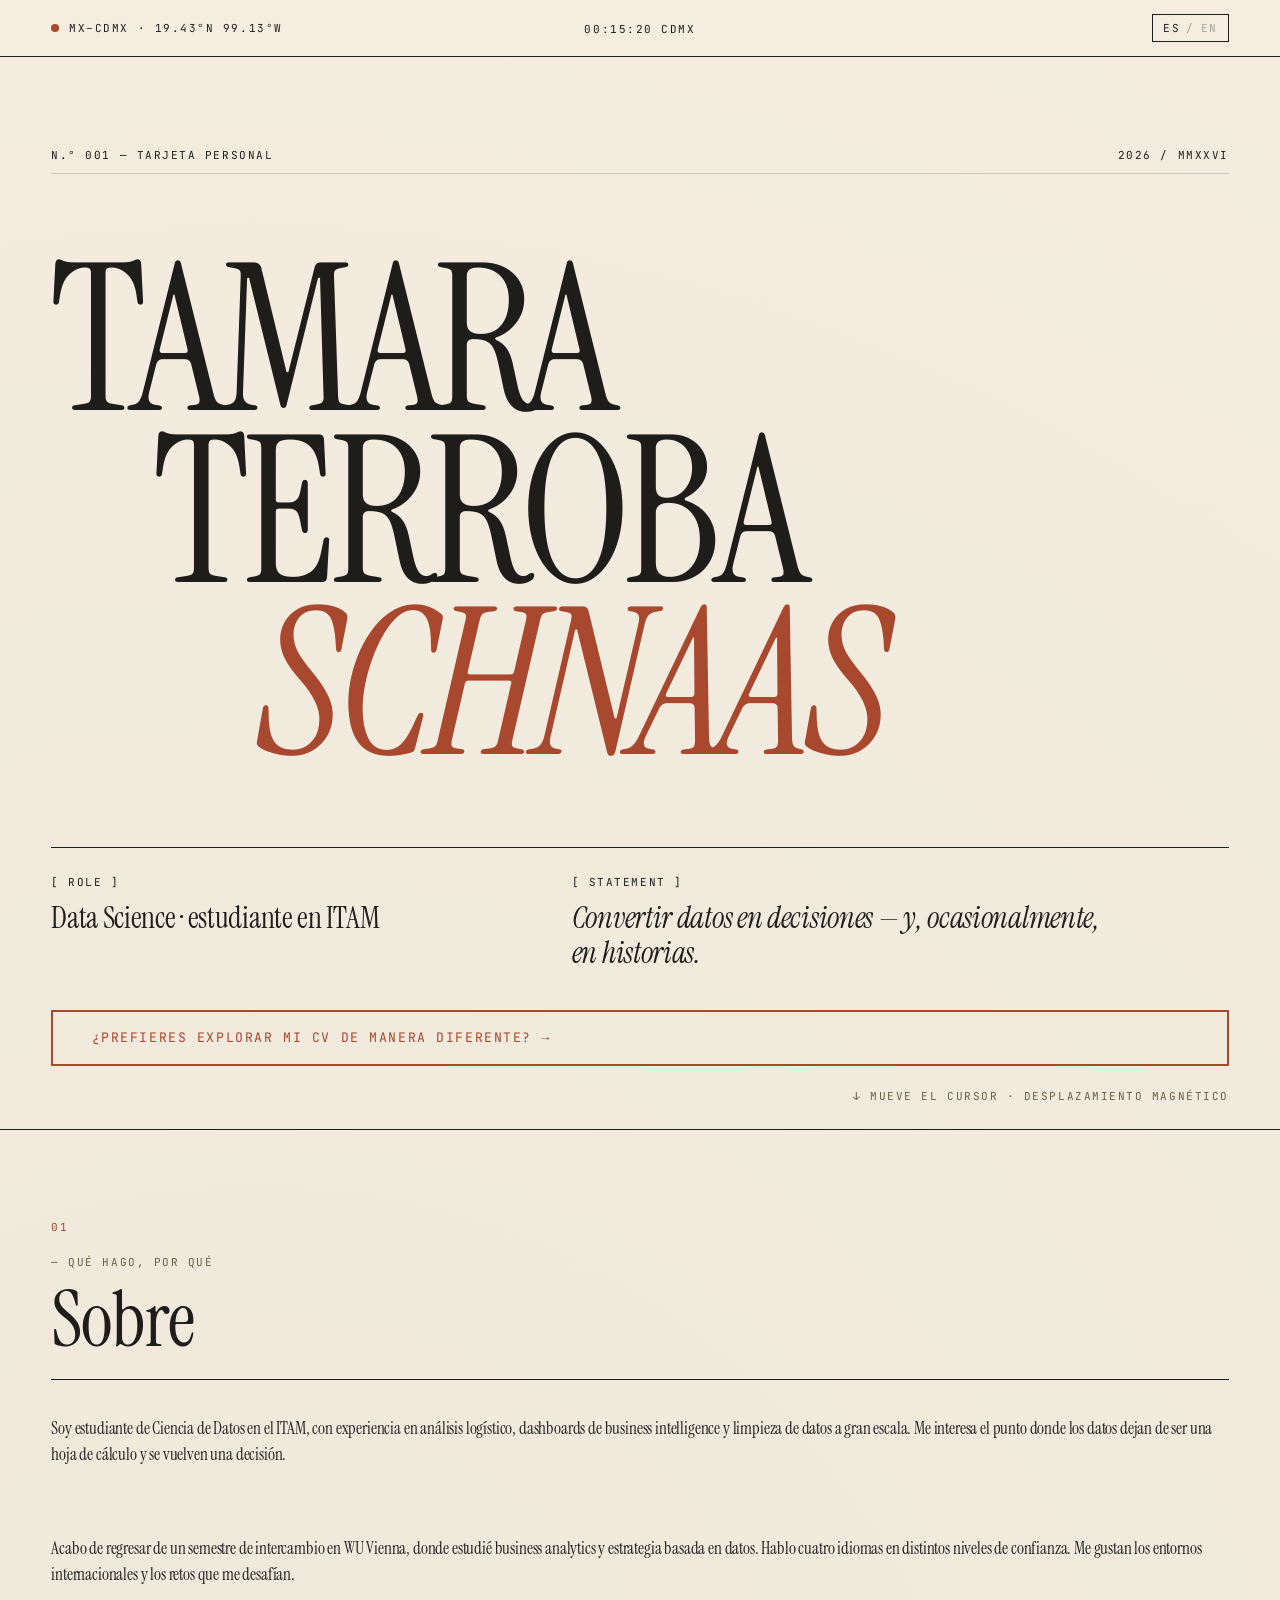
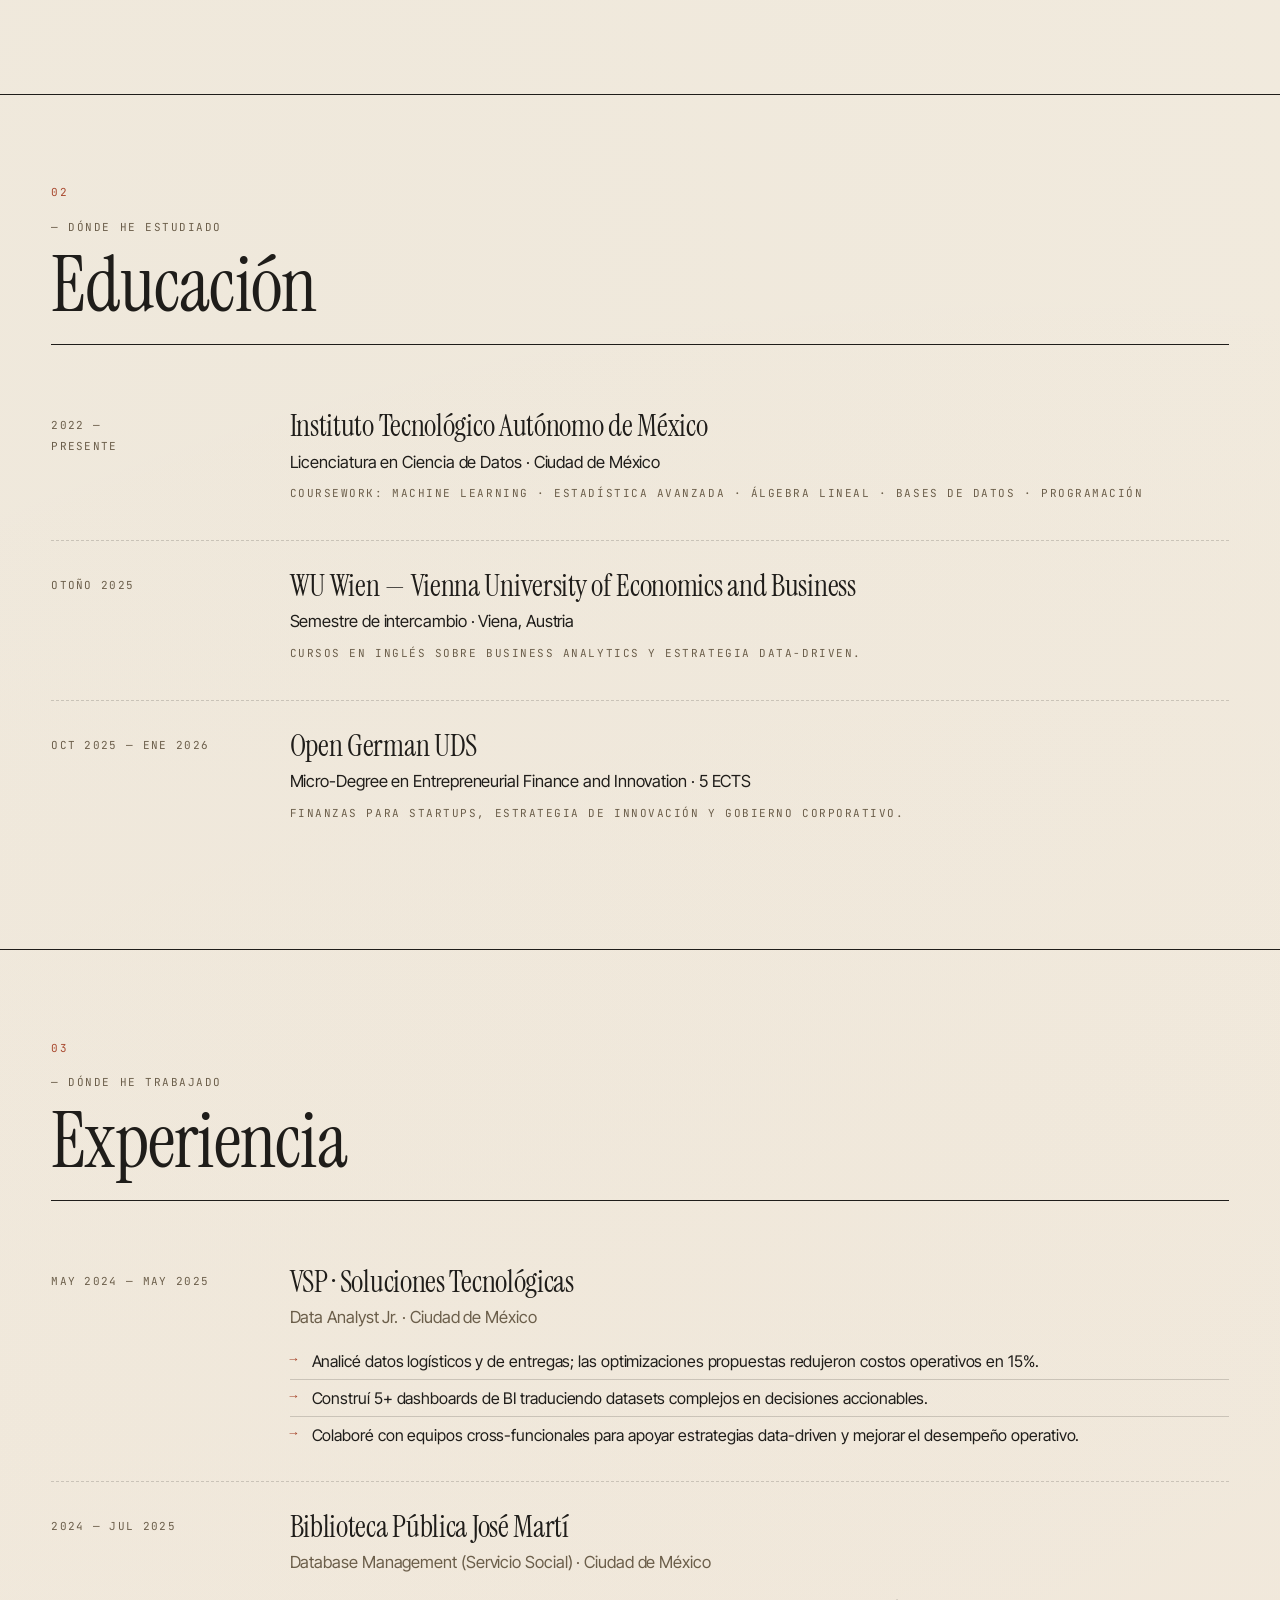
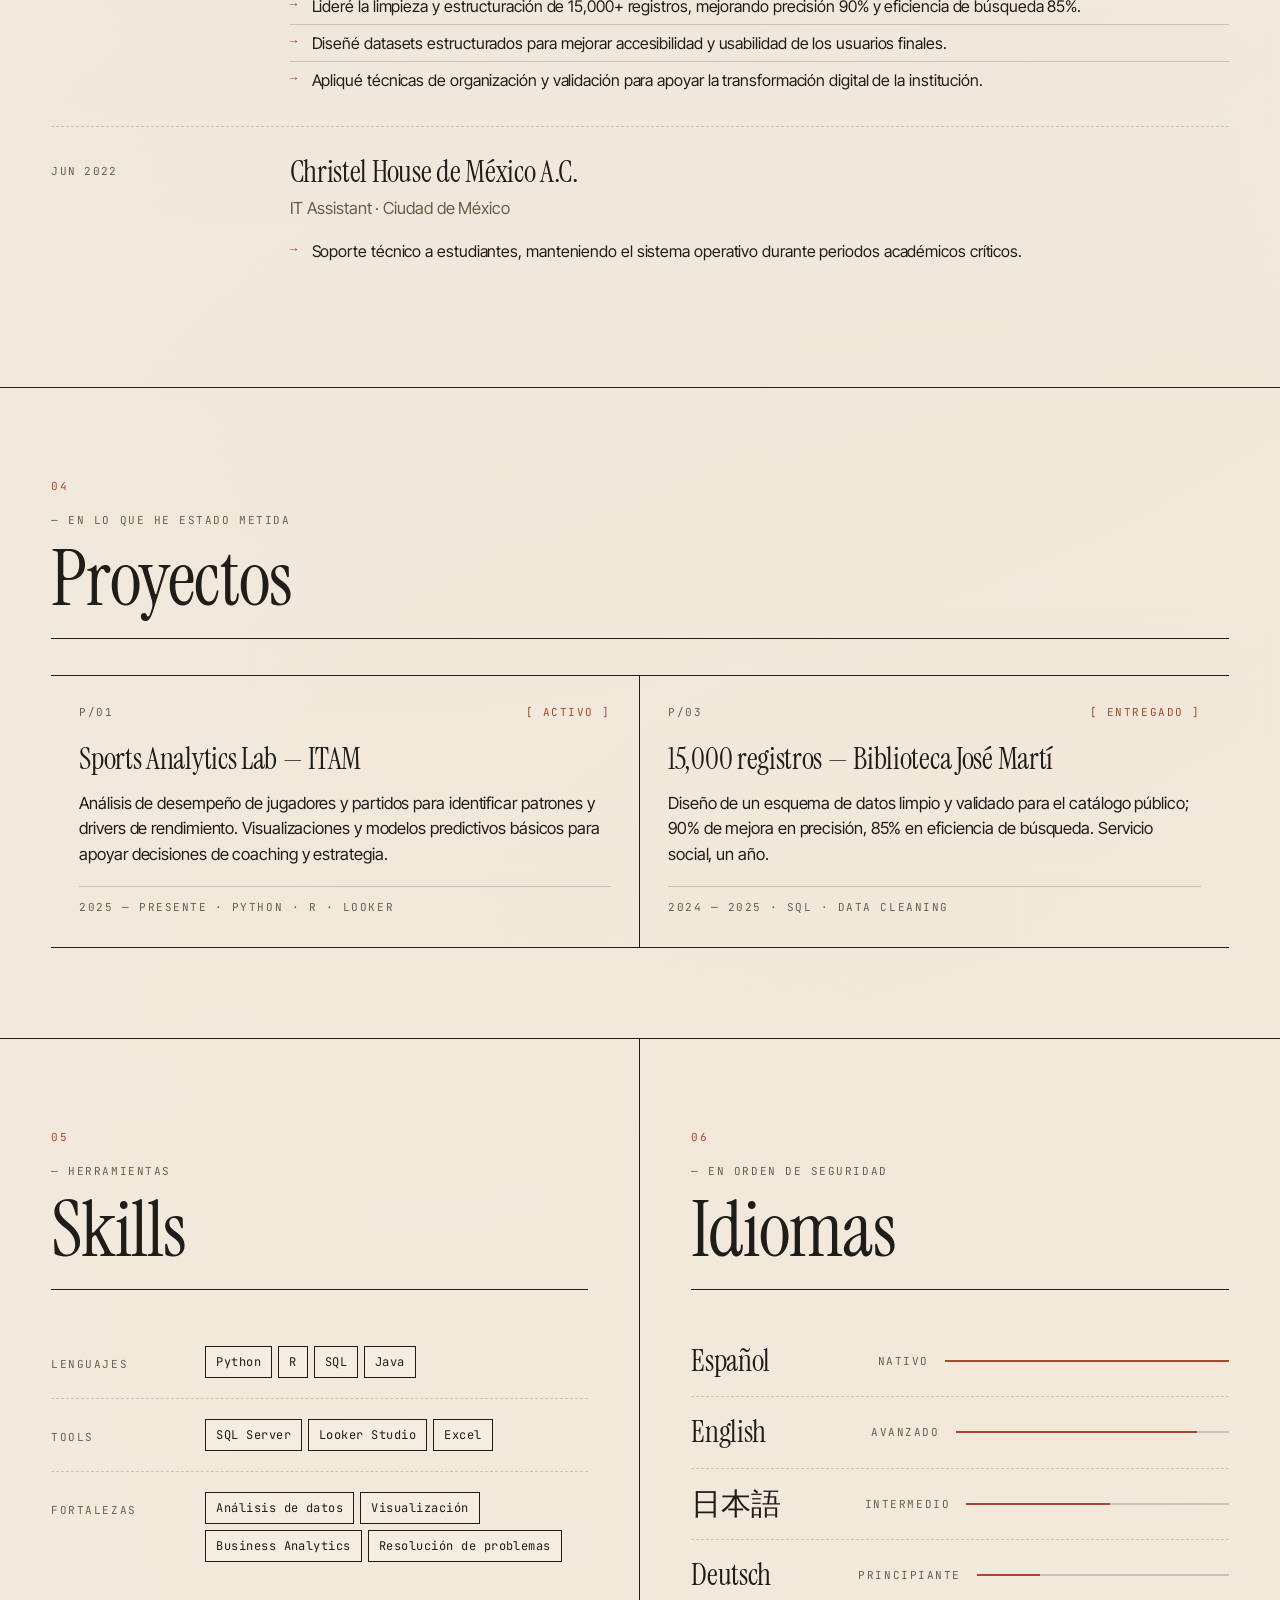
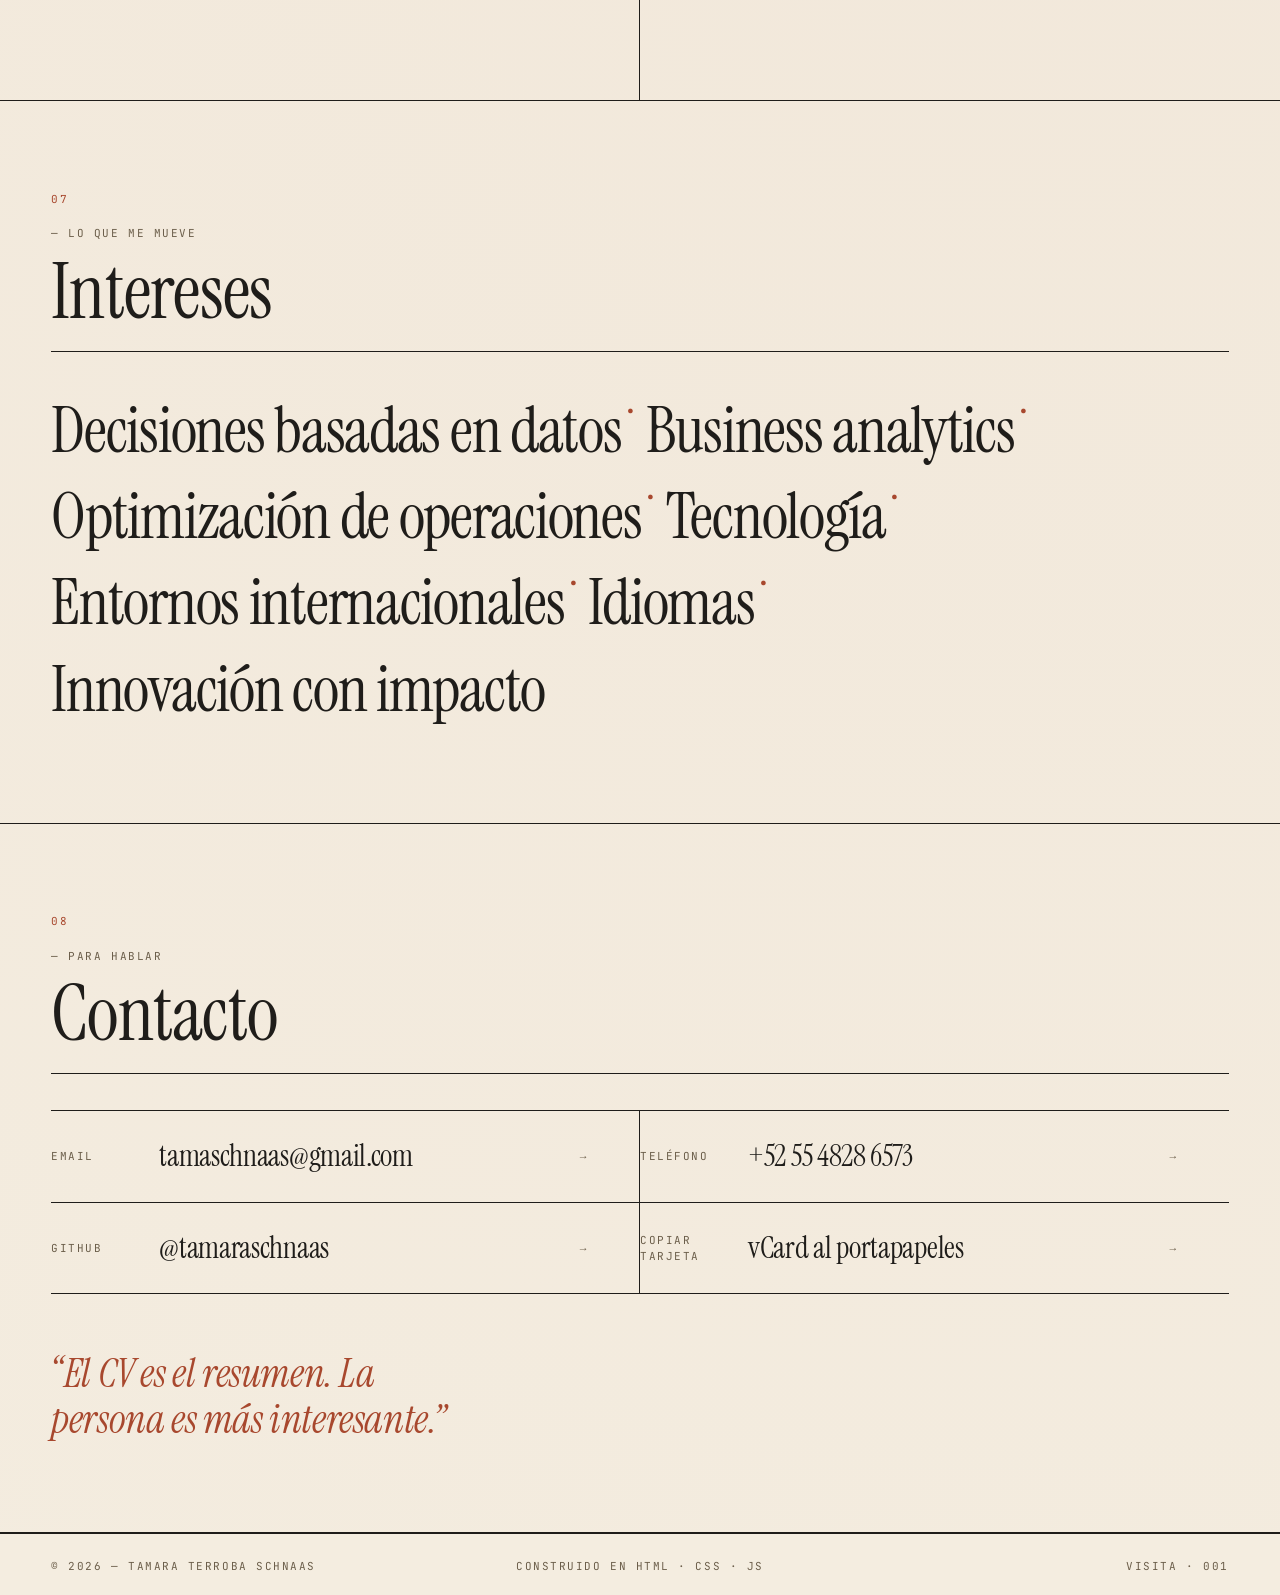
==== commit b040397b: "Rediseñar botón del juego con color terracota y efecto hover" ====
--- a/index.html
+++ b/index.html
@@ -328,7 +328,7 @@
   </script>
 
   <script type="__bundler/template">
-"<!DOCTYPE html>\n<html lang=\"es\"><head>\n<meta charset=\"utf-8\">\n<meta name=\"viewport\" content=\"width=device-width, initial-scale=1\">\n<title>Tamara Terroba Schnaas<\u002Ftitle>\n<meta name=\"description\" content=\"Tamara Terroba Schnaas — Data Science · ITAM · Mexico City\">\n\n<link rel=\"preconnect\" href=\"https://fonts.googleapis.com\">\n<link rel=\"preconnect\" href=\"https://fonts.gstatic.com\" crossorigin=\"\">\n<style>/* latin-ext */\n@font-face {\n  font-family: 'Instrument Serif';\n  font-style: italic;\n  font-weight: 400;\n  font-display: swap;\n  src: url(\"b1ce6847-fb6a-47ce-b79d-595afa4125a3\") format('woff2');\n  unicode-range: U+0100-02BA, U+02BD-02C5, U+02C7-02CC, U+02CE-02D7, U+02DD-02FF, U+0304, U+0308, U+0329, U+1D00-1DBF, U+1E00-1E9F, U+1EF2-1EFF, U+2020, U+20A0-20AB, U+20AD-20C0, U+2113, U+2C60-2C7F, U+A720-A7FF;\n}\n/* latin */\n@font-face {\n  font-family: 'Instrument Serif';\n  font-style: italic;\n  font-weight: 400;\n  font-display: swap;\n  src: url(\"161b18d4-b6bc-40db-8aa1-502d7fff1510\") format('woff2');\n  unicode-range: U+0000-00FF, U+0131, U+0152-0153, U+02BB-02BC, U+02C6, U+02DA, U+02DC, U+0304, U+0308, U+0329, U+2000-206F, U+20AC, U+2122, U+2191, U+2193, U+2212, U+2215, U+FEFF, U+FFFD;\n}\n/* latin-ext */\n@font-face {\n  font-family: 'Instrument Serif';\n  font-style: normal;\n  font-weight: 400;\n  font-display: swap;\n  src: url(\"ccc6c440-90b6-443a-9138-1686d65a515b\") format('woff2');\n  unicode-range: U+0100-02BA, U+02BD-02C5, U+02C7-02CC, U+02CE-02D7, U+02DD-02FF, U+0304, U+0308, U+0329, U+1D00-1DBF, U+1E00-1E9F, U+1EF2-1EFF, U+2020, U+20A0-20AB, U+20AD-20C0, U+2113, U+2C60-2C7F, U+A720-A7FF;\n}\n/* latin */\n@font-face {\n  font-family: 'Instrument Serif';\n  font-style: normal;\n  font-weight: 400;\n  font-display: swap;\n  src: url(\"44270eaa-55bd-42f8-bb9b-127b8465341b\") format('woff2');\n  unicode-range: U+0000-00FF, U+0131, U+0152-0153, U+02BB-02BC, U+02C6, U+02DA, U+02DC, U+0304, U+0308, U+0329, U+2000-206F, U+20AC, U+2122, U+2191, U+2193, U+2212, U+2215, U+FEFF, U+FFFD;\n}\n/* cyrillic-ext */\n@font-face {\n  font-family: 'Inter Tight';\n  font-style: normal;\n  font-weight: 300;\n  font-display: swap;\n  src: url(\"4a75c039-a8da-4e53-abc4-7f9bbba1fb8a\") format('woff2');\n  unicode-range: U+0460-052F, U+1C80-1C8A, U+20B4, U+2DE0-2DFF, U+A640-A69F, U+FE2E-FE2F;\n}\n/* cyrillic */\n@font-face {\n  font-family: 'Inter Tight';\n  font-style: normal;\n  font-weight: 300;\n  font-display: swap;\n  src: url(\"5964681e-9520-4dc1-8cf4-02ec57d38a99\") format('woff2');\n  unicode-range: U+0301, U+0400-045F, U+0490-0491, U+04B0-04B1, U+2116;\n}\n/* greek-ext */\n@font-face {\n  font-family: 'Inter Tight';\n  font-style: normal;\n  font-weight: 300;\n  font-display: swap;\n  src: url(\"7f45171a-392f-47a7-b084-66e9dddb8317\") format('woff2');\n  unicode-range: U+1F00-1FFF;\n}\n/* greek */\n@font-face {\n  font-family: 'Inter Tight';\n  font-style: normal;\n  font-weight: 300;\n  font-display: swap;\n  src: url(\"563a0522-6cb7-4f2a-8ef0-1c90b009c1e0\") format('woff2');\n  unicode-range: U+0370-0377, U+037A-037F, U+0384-038A, U+038C, U+038E-03A1, U+03A3-03FF;\n}\n/* vietnamese */\n@font-face {\n  font-family: 'Inter Tight';\n  font-style: normal;\n  font-weight: 300;\n  font-display: swap;\n  src: url(\"deca2511-20e1-4b24-8ba7-55d95fa99ea7\") format('woff2');\n  unicode-range: U+0102-0103, U+0110-0111, U+0128-0129, U+0168-0169, U+01A0-01A1, U+01AF-01B0, U+0300-0301, U+0303-0304, U+0308-0309, U+0323, U+0329, U+1EA0-1EF9, U+20AB;\n}\n/* latin-ext */\n@font-face {\n  font-family: 'Inter Tight';\n  font-style: normal;\n  font-weight: 300;\n  font-display: swap;\n  src: url(\"6e9cf0d6-466e-4c3c-9d29-f70f5fc4a789\") format('woff2');\n  unicode-range: U+0100-02BA, U+02BD-02C5, U+02C7-02CC, U+02CE-02D7, U+02DD-02FF, U+0304, U+0308, U+0329, U+1D00-1DBF, U+1E00-1E9F, U+1EF2-1EFF, U+2020, U+20A0-20AB, U+20AD-20C0, U+2113, U+2C60-2C7F, U+A720-A7FF;\n}\n/* latin */\n@font-face {\n  font-family: 'Inter Tight';\n  font-style: normal;\n  font-weight: 300;\n  font-display: swap;\n  src: url(\"638da850-5d6f-468c-8cb8-fd44d7ea035f\") format('woff2');\n  unicode-range: U+0000-00FF, U+0131, U+0152-0153, U+02BB-02BC, U+02C6, U+02DA, U+02DC, U+0304, U+0308, U+0329, U+2000-206F, U+20AC, U+2122, U+2191, U+2193, U+2212, U+2215, U+FEFF, U+FFFD;\n}\n/* cyrillic-ext */\n@font-face {\n  font-family: 'Inter Tight';\n  font-style: normal;\n  font-weight: 400;\n  font-display: swap;\n  src: url(\"4a75c039-a8da-4e53-abc4-7f9bbba1fb8a\") format('woff2');\n  unicode-range: U+0460-052F, U+1C80-1C8A, U+20B4, U+2DE0-2DFF, U+A640-A69F, U+FE2E-FE2F;\n}\n/* cyrillic */\n@font-face {\n  font-family: 'Inter Tight';\n  font-style: normal;\n  font-weight: 400;\n  font-display: swap;\n  src: url(\"5964681e-9520-4dc1-8cf4-02ec57d38a99\") format('woff2');\n  unicode-range: U+0301, U+0400-045F, U+0490-0491, U+04B0-04B1, U+2116;\n}\n/* greek-ext */\n@font-face {\n  font-family: 'Inter Tight';\n  font-style: normal;\n  font-weight: 400;\n  font-display: swap;\n  src: url(\"7f45171a-392f-47a7-b084-66e9dddb8317\") format('woff2');\n  unicode-range: U+1F00-1FFF;\n}\n/* greek */\n@font-face {\n  font-family: 'Inter Tight';\n  font-style: normal;\n  font-weight: 400;\n  font-display: swap;\n  src: url(\"563a0522-6cb7-4f2a-8ef0-1c90b009c1e0\") format('woff2');\n  unicode-range: U+0370-0377, U+037A-037F, U+0384-038A, U+038C, U+038E-03A1, U+03A3-03FF;\n}\n/* vietnamese */\n@font-face {\n  font-family: 'Inter Tight';\n  font-style: normal;\n  font-weight: 400;\n  font-display: swap;\n  src: url(\"deca2511-20e1-4b24-8ba7-55d95fa99ea7\") format('woff2');\n  unicode-range: U+0102-0103, U+0110-0111, U+0128-0129, U+0168-0169, U+01A0-01A1, U+01AF-01B0, U+0300-0301, U+0303-0304, U+0308-0309, U+0323, U+0329, U+1EA0-1EF9, U+20AB;\n}\n/* latin-ext */\n@font-face {\n  font-family: 'Inter Tight';\n  font-style: normal;\n  font-weight: 400;\n  font-display: swap;\n  src: url(\"6e9cf0d6-466e-4c3c-9d29-f70f5fc4a789\") format('woff2');\n  unicode-range: U+0100-02BA, U+02BD-02C5, U+02C7-02CC, U+02CE-02D7, U+02DD-02FF, U+0304, U+0308, U+0329, U+1D00-1DBF, U+1E00-1E9F, U+1EF2-1EFF, U+2020, U+20A0-20AB, U+20AD-20C0, U+2113, U+2C60-2C7F, U+A720-A7FF;\n}\n/* latin */\n@font-face {\n  font-family: 'Inter Tight';\n  font-style: normal;\n  font-weight: 400;\n  font-display: swap;\n  src: url(\"638da850-5d6f-468c-8cb8-fd44d7ea035f\") format('woff2');\n  unicode-range: U+0000-00FF, U+0131, U+0152-0153, U+02BB-02BC, U+02C6, U+02DA, U+02DC, U+0304, U+0308, U+0329, U+2000-206F, U+20AC, U+2122, U+2191, U+2193, U+2212, U+2215, U+FEFF, U+FFFD;\n}\n/* cyrillic-ext */\n@font-face {\n  font-family: 'Inter Tight';\n  font-style: normal;\n  font-weight: 500;\n  font-display: swap;\n  src: url(\"4a75c039-a8da-4e53-abc4-7f9bbba1fb8a\") format('woff2');\n  unicode-range: U+0460-052F, U+1C80-1C8A, U+20B4, U+2DE0-2DFF, U+A640-A69F, U+FE2E-FE2F;\n}\n/* cyrillic */\n@font-face {\n  font-family: 'Inter Tight';\n  font-style: normal;\n  font-weight: 500;\n  font-display: swap;\n  src: url(\"5964681e-9520-4dc1-8cf4-02ec57d38a99\") format('woff2');\n  unicode-range: U+0301, U+0400-045F, U+0490-0491, U+04B0-04B1, U+2116;\n}\n/* greek-ext */\n@font-face {\n  font-family: 'Inter Tight';\n  font-style: normal;\n  font-weight: 500;\n  font-display: swap;\n  src: url(\"7f45171a-392f-47a7-b084-66e9dddb8317\") format('woff2');\n  unicode-range: U+1F00-1FFF;\n}\n/* greek */\n@font-face {\n  font-family: 'Inter Tight';\n  font-style: normal;\n  font-weight: 500;\n  font-display: swap;\n  src: url(\"563a0522-6cb7-4f2a-8ef0-1c90b009c1e0\") format('woff2');\n  unicode-range: U+0370-0377, U+037A-037F, U+0384-038A, U+038C, U+038E-03A1, U+03A3-03FF;\n}\n/* vietnamese */\n@font-face {\n  font-family: 'Inter Tight';\n  font-style: normal;\n  font-weight: 500;\n  font-display: swap;\n  src: url(\"deca2511-20e1-4b24-8ba7-55d95fa99ea7\") format('woff2');\n  unicode-range: U+0102-0103, U+0110-0111, U+0128-0129, U+0168-0169, U+01A0-01A1, U+01AF-01B0, U+0300-0301, U+0303-0304, U+0308-0309, U+0323, U+0329, U+1EA0-1EF9, U+20AB;\n}\n/* latin-ext */\n@font-face {\n  font-family: 'Inter Tight';\n  font-style: normal;\n  font-weight: 500;\n  font-display: swap;\n  src: url(\"6e9cf0d6-466e-4c3c-9d29-f70f5fc4a789\") format('woff2');\n  unicode-range: U+0100-02BA, U+02BD-02C5, U+02C7-02CC, U+02CE-02D7, U+02DD-02FF, U+0304, U+0308, U+0329, U+1D00-1DBF, U+1E00-1E9F, U+1EF2-1EFF, U+2020, U+20A0-20AB, U+20AD-20C0, U+2113, U+2C60-2C7F, U+A720-A7FF;\n}\n/* latin */\n@font-face {\n  font-family: 'Inter Tight';\n  font-style: normal;\n  font-weight: 500;\n  font-display: swap;\n  src: url(\"638da850-5d6f-468c-8cb8-fd44d7ea035f\") format('woff2');\n  unicode-range: U+0000-00FF, U+0131, U+0152-0153, U+02BB-02BC, U+02C6, U+02DA, U+02DC, U+0304, U+0308, U+0329, U+2000-206F, U+20AC, U+2122, U+2191, U+2193, U+2212, U+2215, U+FEFF, U+FFFD;\n}\n/* cyrillic-ext */\n@font-face {\n  font-family: 'Inter Tight';\n  font-style: normal;\n  font-weight: 600;\n  font-display: swap;\n  src: url(\"4a75c039-a8da-4e53-abc4-7f9bbba1fb8a\") format('woff2');\n  unicode-range: U+0460-052F, U+1C80-1C8A, U+20B4, U+2DE0-2DFF, U+A640-A69F, U+FE2E-FE2F;\n}\n/* cyrillic */\n@font-face {\n  font-family: 'Inter Tight';\n  font-style: normal;\n  font-weight: 600;\n  font-display: swap;\n  src: url(\"5964681e-9520-4dc1-8cf4-02ec57d38a99\") format('woff2');\n  unicode-range: U+0301, U+0400-045F, U+0490-0491, U+04B0-04B1, U+2116;\n}\n/* greek-ext */\n@font-face {\n  font-family: 'Inter Tight';\n  font-style: normal;\n  font-weight: 600;\n  font-display: swap;\n  src: url(\"7f45171a-392f-47a7-b084-66e9dddb8317\") format('woff2');\n  unicode-range: U+1F00-1FFF;\n}\n/* greek */\n@font-face {\n  font-family: 'Inter Tight';\n  font-style: normal;\n  font-weight: 600;\n  font-display: swap;\n  src: url(\"563a0522-6cb7-4f2a-8ef0-1c90b009c1e0\") format('woff2');\n  unicode-range: U+0370-0377, U+037A-037F, U+0384-038A, U+038C, U+038E-03A1, U+03A3-03FF;\n}\n/* vietnamese */\n@font-face {\n  font-family: 'Inter Tight';\n  font-style: normal;\n  font-weight: 600;\n  font-display: swap;\n  src: url(\"deca2511-20e1-4b24-8ba7-55d95fa99ea7\") format('woff2');\n  unicode-range: U+0102-0103, U+0110-0111, U+0128-0129, U+0168-0169, U+01A0-01A1, U+01AF-01B0, U+0300-0301, U+0303-0304, U+0308-0309, U+0323, U+0329, U+1EA0-1EF9, U+20AB;\n}\n/* latin-ext */\n@font-face {\n  font-family: 'Inter Tight';\n  font-style: normal;\n  font-weight: 600;\n  font-display: swap;\n  src: url(\"6e9cf0d6-466e-4c3c-9d29-f70f5fc4a789\") format('woff2');\n  unicode-range: U+0100-02BA, U+02BD-02C5, U+02C7-02CC, U+02CE-02D7, U+02DD-02FF, U+0304, U+0308, U+0329, U+1D00-1DBF, U+1E00-1E9F, U+1EF2-1EFF, U+2020, U+20A0-20AB, U+20AD-20C0, U+2113, U+2C60-2C7F, U+A720-A7FF;\n}\n/* latin */\n@font-face {\n  font-family: 'Inter Tight';\n  font-style: normal;\n  font-weight: 600;\n  font-display: swap;\n  src: url(\"638da850-5d6f-468c-8cb8-fd44d7ea035f\") format('woff2');\n  unicode-range: U+0000-00FF, U+0131, U+0152-0153, U+02BB-02BC, U+02C6, U+02DA, U+02DC, U+0304, U+0308, U+0329, U+2000-206F, U+20AC, U+2122, U+2191, U+2193, U+2212, U+2215, U+FEFF, U+FFFD;\n}\n/* cyrillic-ext */\n@font-face {\n  font-family: 'Inter Tight';\n  font-style: normal;\n  font-weight: 700;\n  font-display: swap;\n  src: url(\"4a75c039-a8da-4e53-abc4-7f9bbba1fb8a\") format('woff2');\n  unicode-range: U+0460-052F, U+1C80-1C8A, U+20B4, U+2DE0-2DFF, U+A640-A69F, U+FE2E-FE2F;\n}\n/* cyrillic */\n@font-face {\n  font-family: 'Inter Tight';\n  font-style: normal;\n  font-weight: 700;\n  font-display: swap;\n  src: url(\"5964681e-9520-4dc1-8cf4-02ec57d38a99\") format('woff2');\n  unicode-range: U+0301, U+0400-045F, U+0490-0491, U+04B0-04B1, U+2116;\n}\n/* greek-ext */\n@font-face {\n  font-family: 'Inter Tight';\n  font-style: normal;\n  font-weight: 700;\n  font-display: swap;\n  src: url(\"7f45171a-392f-47a7-b084-66e9dddb8317\") format('woff2');\n  unicode-range: U+1F00-1FFF;\n}\n/* greek */\n@font-face {\n  font-family: 'Inter Tight';\n  font-style: normal;\n  font-weight: 700;\n  font-display: swap;\n  src: url(\"563a0522-6cb7-4f2a-8ef0-1c90b009c1e0\") format('woff2');\n  unicode-range: U+0370-0377, U+037A-037F, U+0384-038A, U+038C, U+038E-03A1, U+03A3-03FF;\n}\n/* vietnamese */\n@font-face {\n  font-family: 'Inter Tight';\n  font-style: normal;\n  font-weight: 700;\n  font-display: swap;\n  src: url(\"deca2511-20e1-4b24-8ba7-55d95fa99ea7\") format('woff2');\n  unicode-range: U+0102-0103, U+0110-0111, U+0128-0129, U+0168-0169, U+01A0-01A1, U+01AF-01B0, U+0300-0301, U+0303-0304, U+0308-0309, U+0323, U+0329, U+1EA0-1EF9, U+20AB;\n}\n/* latin-ext */\n@font-face {\n  font-family: 'Inter Tight';\n  font-style: normal;\n  font-weight: 700;\n  font-display: swap;\n  src: url(\"6e9cf0d6-466e-4c3c-9d29-f70f5fc4a789\") format('woff2');\n  unicode-range: U+0100-02BA, U+02BD-02C5, U+02C7-02CC, U+02CE-02D7, U+02DD-02FF, U+0304, U+0308, U+0329, U+1D00-1DBF, U+1E00-1E9F, U+1EF2-1EFF, U+2020, U+20A0-20AB, U+20AD-20C0, U+2113, U+2C60-2C7F, U+A720-A7FF;\n}\n/* latin */\n@font-face {\n  font-family: 'Inter Tight';\n  font-style: normal;\n  font-weight: 700;\n  font-display: swap;\n  src: url(\"638da850-5d6f-468c-8cb8-fd44d7ea035f\") format('woff2');\n  unicode-range: U+0000-00FF, U+0131, U+0152-0153, U+02BB-02BC, U+02C6, U+02DA, U+02DC, U+0304, U+0308, U+0329, U+2000-206F, U+20AC, U+2122, U+2191, U+2193, U+2212, U+2215, U+FEFF, U+FFFD;\n}\n/* cyrillic-ext */\n@font-face {\n  font-family: 'JetBrains Mono';\n  font-style: normal;\n  font-weight: 300;\n  font-display: swap;\n  src: url(\"08e6538d-4504-496a-a97c-2745b6282d94\") format('woff2');\n  unicode-range: U+0460-052F, U+1C80-1C8A, U+20B4, U+2DE0-2DFF, U+A640-A69F, U+FE2E-FE2F;\n}\n/* cyrillic */\n@font-face {\n  font-family: 'JetBrains Mono';\n  font-style: normal;\n  font-weight: 300;\n  font-display: swap;\n  src: url(\"037b24af-4221-4045-8560-0cff24bb147a\") format('woff2');\n  unicode-range: U+0301, U+0400-045F, U+0490-0491, U+04B0-04B1, U+2116;\n}\n/* greek */\n@font-face {\n  font-family: 'JetBrains Mono';\n  font-style: normal;\n  font-weight: 300;\n  font-display: swap;\n  src: url(\"39520f8b-e7bb-487e-a9ef-315a5d78d356\") format('woff2');\n  unicode-range: U+0370-0377, U+037A-037F, U+0384-038A, U+038C, U+038E-03A1, U+03A3-03FF;\n}\n/* vietnamese */\n@font-face {\n  font-family: 'JetBrains Mono';\n  font-style: normal;\n  font-weight: 300;\n  font-display: swap;\n  src: url(\"b397c2c6-08c3-4112-8207-ab3ffc8dd2ec\") format('woff2');\n  unicode-range: U+0102-0103, U+0110-0111, U+0128-0129, U+0168-0169, U+01A0-01A1, U+01AF-01B0, U+0300-0301, U+0303-0304, U+0308-0309, U+0323, U+0329, U+1EA0-1EF9, U+20AB;\n}\n/* latin-ext */\n@font-face {\n  font-family: 'JetBrains Mono';\n  font-style: normal;\n  font-weight: 300;\n  font-display: swap;\n  src: url(\"6823172a-6baa-438f-a2e1-4074765903aa\") format('woff2');\n  unicode-range: U+0100-02BA, U+02BD-02C5, U+02C7-02CC, U+02CE-02D7, U+02DD-02FF, U+0304, U+0308, U+0329, U+1D00-1DBF, U+1E00-1E9F, U+1EF2-1EFF, U+2020, U+20A0-20AB, U+20AD-20C0, U+2113, U+2C60-2C7F, U+A720-A7FF;\n}\n/* latin */\n@font-face {\n  font-family: 'JetBrains Mono';\n  font-style: normal;\n  font-weight: 300;\n  font-display: swap;\n  src: url(\"814c5f70-953a-47d3-a3dd-bf13b16e2b4f\") format('woff2');\n  unicode-range: U+0000-00FF, U+0131, U+0152-0153, U+02BB-02BC, U+02C6, U+02DA, U+02DC, U+0304, U+0308, U+0329, U+2000-206F, U+20AC, U+2122, U+2191, U+2193, U+2212, U+2215, U+FEFF, U+FFFD;\n}\n/* cyrillic-ext */\n@font-face {\n  font-family: 'JetBrains Mono';\n  font-style: normal;\n  font-weight: 400;\n  font-display: swap;\n  src: url(\"08e6538d-4504-496a-a97c-2745b6282d94\") format('woff2');\n  unicode-range: U+0460-052F, U+1C80-1C8A, U+20B4, U+2DE0-2DFF, U+A640-A69F, U+FE2E-FE2F;\n}\n/* cyrillic */\n@font-face {\n  font-family: 'JetBrains Mono';\n  font-style: normal;\n  font-weight: 400;\n  font-display: swap;\n  src: url(\"037b24af-4221-4045-8560-0cff24bb147a\") format('woff2');\n  unicode-range: U+0301, U+0400-045F, U+0490-0491, U+04B0-04B1, U+2116;\n}\n/* greek */\n@font-face {\n  font-family: 'JetBrains Mono';\n  font-style: normal;\n  font-weight: 400;\n  font-display: swap;\n  src: url(\"39520f8b-e7bb-487e-a9ef-315a5d78d356\") format('woff2');\n  unicode-range: U+0370-0377, U+037A-037F, U+0384-038A, U+038C, U+038E-03A1, U+03A3-03FF;\n}\n/* vietnamese */\n@font-face {\n  font-family: 'JetBrains Mono';\n  font-style: normal;\n  font-weight: 400;\n  font-display: swap;\n  src: url(\"b397c2c6-08c3-4112-8207-ab3ffc8dd2ec\") format('woff2');\n  unicode-range: U+0102-0103, U+0110-0111, U+0128-0129, U+0168-0169, U+01A0-01A1, U+01AF-01B0, U+0300-0301, U+0303-0304, U+0308-0309, U+0323, U+0329, U+1EA0-1EF9, U+20AB;\n}\n/* latin-ext */\n@font-face {\n  font-family: 'JetBrains Mono';\n  font-style: normal;\n  font-weight: 400;\n  font-display: swap;\n  src: url(\"6823172a-6baa-438f-a2e1-4074765903aa\") format('woff2');\n  unicode-range: U+0100-02BA, U+02BD-02C5, U+02C7-02CC, U+02CE-02D7, U+02DD-02FF, U+0304, U+0308, U+0329, U+1D00-1DBF, U+1E00-1E9F, U+1EF2-1EFF, U+2020, U+20A0-20AB, U+20AD-20C0, U+2113, U+2C60-2C7F, U+A720-A7FF;\n}\n/* latin */\n@font-face {\n  font-family: 'JetBrains Mono';\n  font-style: normal;\n  font-weight: 400;\n  font-display: swap;\n  src: url(\"814c5f70-953a-47d3-a3dd-bf13b16e2b4f\") format('woff2');\n  unicode-range: U+0000-00FF, U+0131, U+0152-0153, U+02BB-02BC, U+02C6, U+02DA, U+02DC, U+0304, U+0308, U+0329, U+2000-206F, U+20AC, U+2122, U+2191, U+2193, U+2212, U+2215, U+FEFF, U+FFFD;\n}\n/* cyrillic-ext */\n@font-face {\n  font-family: 'JetBrains Mono';\n  font-style: normal;\n  font-weight: 500;\n  font-display: swap;\n  src: url(\"08e6538d-4504-496a-a97c-2745b6282d94\") format('woff2');\n  unicode-range: U+0460-052F, U+1C80-1C8A, U+20B4, U+2DE0-2DFF, U+A640-A69F, U+FE2E-FE2F;\n}\n/* cyrillic */\n@font-face {\n  font-family: 'JetBrains Mono';\n  font-style: normal;\n  font-weight: 500;\n  font-display: swap;\n  src: url(\"037b24af-4221-4045-8560-0cff24bb147a\") format('woff2');\n  unicode-range: U+0301, U+0400-045F, U+0490-0491, U+04B0-04B1, U+2116;\n}\n/* greek */\n@font-face {\n  font-family: 'JetBrains Mono';\n  font-style: normal;\n  font-weight: 500;\n  font-display: swap;\n  src: url(\"39520f8b-e7bb-487e-a9ef-315a5d78d356\") format('woff2');\n  unicode-range: U+0370-0377, U+037A-037F, U+0384-038A, U+038C, U+038E-03A1, U+03A3-03FF;\n}\n/* vietnamese */\n@font-face {\n  font-family: 'JetBrains Mono';\n  font-style: normal;\n  font-weight: 500;\n  font-display: swap;\n  src: url(\"b397c2c6-08c3-4112-8207-ab3ffc8dd2ec\") format('woff2');\n  unicode-range: U+0102-0103, U+0110-0111, U+0128-0129, U+0168-0169, U+01A0-01A1, U+01AF-01B0, U+0300-0301, U+0303-0304, U+0308-0309, U+0323, U+0329, U+1EA0-1EF9, U+20AB;\n}\n/* latin-ext */\n@font-face {\n  font-family: 'JetBrains Mono';\n  font-style: normal;\n  font-weight: 500;\n  font-display: swap;\n  src: url(\"6823172a-6baa-438f-a2e1-4074765903aa\") format('woff2');\n  unicode-range: U+0100-02BA, U+02BD-02C5, U+02C7-02CC, U+02CE-02D7, U+02DD-02FF, U+0304, U+0308, U+0329, U+1D00-1DBF, U+1E00-1E9F, U+1EF2-1EFF, U+2020, U+20A0-20AB, U+20AD-20C0, U+2113, U+2C60-2C7F, U+A720-A7FF;\n}\n/* latin */\n@font-face {\n  font-family: 'JetBrains Mono';\n  font-style: normal;\n  font-weight: 500;\n  font-display: swap;\n  src: url(\"814c5f70-953a-47d3-a3dd-bf13b16e2b4f\") format('woff2');\n  unicode-range: U+0000-00FF, U+0131, U+0152-0153, U+02BB-02BC, U+02C6, U+02DA, U+02DC, U+0304, U+0308, U+0329, U+2000-206F, U+20AC, U+2122, U+2191, U+2193, U+2212, U+2215, U+FEFF, U+FFFD;\n}\n/* cyrillic-ext */\n@font-face {\n  font-family: 'JetBrains Mono';\n  font-style: normal;\n  font-weight: 600;\n  font-display: swap;\n  src: url(\"08e6538d-4504-496a-a97c-2745b6282d94\") format('woff2');\n  unicode-range: U+0460-052F, U+1C80-1C8A, U+20B4, U+2DE0-2DFF, U+A640-A69F, U+FE2E-FE2F;\n}\n/* cyrillic */\n@font-face {\n  font-family: 'JetBrains Mono';\n  font-style: normal;\n  font-weight: 600;\n  font-display: swap;\n  src: url(\"037b24af-4221-4045-8560-0cff24bb147a\") format('woff2');\n  unicode-range: U+0301, U+0400-045F, U+0490-0491, U+04B0-04B1, U+2116;\n}\n/* greek */\n@font-face {\n  font-family: 'JetBrains Mono';\n  font-style: normal;\n  font-weight: 600;\n  font-display: swap;\n  src: url(\"39520f8b-e7bb-487e-a9ef-315a5d78d356\") format('woff2');\n  unicode-range: U+0370-0377, U+037A-037F, U+0384-038A, U+038C, U+038E-03A1, U+03A3-03FF;\n}\n/* vietnamese */\n@font-face {\n  font-family: 'JetBrains Mono';\n  font-style: normal;\n  font-weight: 600;\n  font-display: swap;\n  src: url(\"b397c2c6-08c3-4112-8207-ab3ffc8dd2ec\") format('woff2');\n  unicode-range: U+0102-0103, U+0110-0111, U+0128-0129, U+0168-0169, U+01A0-01A1, U+01AF-01B0, U+0300-0301, U+0303-0304, U+0308-0309, U+0323, U+0329, U+1EA0-1EF9, U+20AB;\n}\n/* latin-ext */\n@font-face {\n  font-family: 'JetBrains Mono';\n  font-style: normal;\n  font-weight: 600;\n  font-display: swap;\n  src: url(\"6823172a-6baa-438f-a2e1-4074765903aa\") format('woff2');\n  unicode-range: U+0100-02BA, U+02BD-02C5, U+02C7-02CC, U+02CE-02D7, U+02DD-02FF, U+0304, U+0308, U+0329, U+1D00-1DBF, U+1E00-1E9F, U+1EF2-1EFF, U+2020, U+20A0-20AB, U+20AD-20C0, U+2113, U+2C60-2C7F, U+A720-A7FF;\n}\n/* latin */\n@font-face {\n  font-family: 'JetBrains Mono';\n  font-style: normal;\n  font-weight: 600;\n  font-display: swap;\n  src: url(\"814c5f70-953a-47d3-a3dd-bf13b16e2b4f\") format('woff2');\n  unicode-range: U+0000-00FF, U+0131, U+0152-0153, U+02BB-02BC, U+02C6, U+02DA, U+02DC, U+0304, U+0308, U+0329, U+2000-206F, U+20AC, U+2122, U+2191, U+2193, U+2212, U+2215, U+FEFF, U+FFFD;\n}\n<\u002Fstyle>\n<style>/* =====================================================\n   TAMARA — PERSONAL SITE\n   Aesthetic: brutalist editorial · warm cream + terracotta\n   ===================================================== */\n\n:root {\n  --bg: #f4ede0;\n  --bg-2: #ece2cf;\n  --ink: #1f1d1a;\n  --ink-2: #6b5e4a;\n  --accent: #a8482e;\n  --accent-2: #c8623f;\n  --rule: #1f1d1a;\n  --rule-soft: rgba(31, 29, 26, 0.18);\n\n  --serif: \"Instrument Serif\", \"Times New Roman\", serif;\n  --sans:  \"Inter Tight\", system-ui, -apple-system, \"Helvetica Neue\", Arial, sans-serif;\n  --mono:  \"JetBrains Mono\", ui-monospace, \"SF Mono\", Menlo, Consolas, monospace;\n\n  --pad: clamp(20px, 4vw, 56px);\n  --pad-y: clamp(48px, 7vw, 96px);\n}\n\n* { box-sizing: border-box; }\nhtml, body { margin: 0; padding: 0; }\nhtml { scroll-behavior: smooth; }\n\nbody {\n  background: var(--bg);\n  color: var(--ink);\n  font-family: var(--sans);\n  font-size: 17px;\n  line-height: 1.5;\n  letter-spacing: -0.005em;\n  -webkit-font-smoothing: antialiased;\n  text-rendering: optimizeLegibility;\n  overflow-x: hidden;\n\n  /* subtle paper grain */\n  background-image:\n    radial-gradient(circle at 20% 30%, rgba(31,29,26,0.025) 0, transparent 60%),\n    radial-gradient(circle at 80% 70%, rgba(168,72,46,0.03) 0, transparent 60%);\n}\n\n::selection { background: var(--accent); color: var(--bg); }\n\na { color: inherit; text-decoration: none; }\n\np { margin: 0 0 1em; text-wrap: pretty; }\nem, .italic { font-style: italic; }\n\n.serif { font-family: var(--serif); font-weight: 400; letter-spacing: -0.01em; line-height: 1.05; }\n.mono  { font-family: var(--mono); font-weight: 400; letter-spacing: 0.02em; }\n.micro { font-size: 11px; text-transform: uppercase; letter-spacing: 0.14em; }\n.lg { font-size: clamp(20px, 2.4vw, 30px); line-height: 1.15; }\n.xl { font-size: clamp(40px, 6vw, 84px); line-height: 0.95; }\n.md { font-size: clamp(15px, 1.3vw, 18px); line-height: 1.55; }\n.mute { color: var(--ink-2); }\n\n/* =====================================================\n   TOPBAR\n   ===================================================== */\n.topbar {\n  position: sticky; top: 0; z-index: 50;\n  display: grid; grid-template-columns: 1fr auto 1fr;\n  align-items: center;\n  padding: 14px var(--pad);\n  background: var(--bg);\n  border-bottom: 1px solid var(--rule);\n  backdrop-filter: blur(6px);\n}\n.topbar__left { display: flex; align-items: center; gap: 10px; }\n.topbar__center { text-align: center; }\n.topbar__right { justify-self: end; }\n\n.dot {\n  width: 8px; height: 8px; border-radius: 50%;\n  background: var(--accent);\n  box-shadow: 0 0 0 0 rgba(168,72,46,0.5);\n  animation: pulse 2.4s infinite;\n}\n@keyframes pulse {\n  0%,100% { box-shadow: 0 0 0 0 rgba(168,72,46,0.55); }\n  50%     { box-shadow: 0 0 0 6px rgba(168,72,46,0);    }\n}\n\n.lang-toggle {\n  background: none; border: 1px solid var(--rule);\n  padding: 6px 10px; cursor: pointer;\n  font-family: var(--mono); font-size: 11px; letter-spacing: 0.14em;\n  display: inline-flex; align-items: center; gap: 6px;\n  color: var(--ink); border-radius: 0;\n  transition: background .2s ease, color .2s ease;\n}\n.lang-toggle:hover { background: var(--ink); color: var(--bg); }\n.lang-toggle__opt { opacity: .35; transition: opacity .2s ease; }\n.lang-toggle__opt.is-active { opacity: 1; }\n.lang-toggle__sep { opacity: .35; }\n\n/* =====================================================\n   HERO\n   ===================================================== */\n.hero {\n  position: relative;\n  padding: var(--pad-y) var(--pad) calc(var(--pad-y) * 0.7);\n  border-bottom: 1px solid var(--rule);\n  min-height: 88vh;\n  display: flex; flex-direction: column; justify-content: space-between;\n  overflow: hidden;\n}\n.hero__meta {\n  display: flex; justify-content: space-between;\n  border-bottom: 1px solid var(--rule-soft);\n  padding-bottom: 10px;\n}\n\n.hero__name {\n  font-family: var(--serif);\n  font-size: clamp(64px, 16vw, 240px);\n  line-height: 0.84;\n  margin: clamp(40px, 7vw, 80px) 0 clamp(40px, 6vw, 80px);\n  letter-spacing: -0.03em;\n  font-weight: 400;\n}\n.hero__name .line { display: block; }\n.hero__name .line--indent  { padding-left: 8vw; }\n.hero__name .line--indent2 { padding-left: 16vw; font-style: italic; color: var(--accent); }\n.hero__name .word {\n  display: inline-block;\n  will-change: transform;\n  transition: transform 0.6s cubic-bezier(0.2, 0.9, 0.2, 1);\n}\n\n.hero__sub {\n  display: grid;\n  grid-template-columns: 1fr 1.4fr;\n  gap: clamp(24px, 4vw, 64px);\n  border-top: 1px solid var(--rule);\n  padding-top: 20px;\n}\n.hero__sub p { margin: 8px 0 0; max-width: 32ch; }\n.hero__sub .hero__tag p { max-width: 38ch; }\n\n.hero__hint {\n  position: absolute; right: var(--pad); bottom: 24px;\n  color: var(--ink-2);\n}\n\n/* =====================================================\n   BLOCKS (sections)\n   ===================================================== */\n.block {\n  padding: var(--pad-y) var(--pad);\n  border-bottom: 1px solid var(--rule);\n  position: relative;\n}\n.block__num {\n  font-size: 11px; letter-spacing: 0.14em;\n  color: var(--accent);\n  margin-bottom: 18px;\n}\n.block__head {\n  display: flex; flex-direction: column;\n  align-items: flex-start; gap: 14px;\n  border-bottom: 1px solid var(--rule);\n  padding-bottom: 22px;\n  margin-bottom: 36px;\n}\n.block__head h2 { margin: 0; order: 2; }\n.block__head .micro { color: var(--ink-2); order: 1; }\n\n.two-col {\n  display: grid;\n  grid-template-columns: 1.1fr 1fr;\n  gap: clamp(24px, 4vw, 80px);\n}\n@media (max-width: 720px) {\n  .two-col { grid-template-columns: 1fr; }\n}\n\n/* =====================================================\n   ROWS (timeline-like list)\n   ===================================================== */\n.row {\n  display: grid;\n  grid-template-columns: 200px 1fr;\n  gap: clamp(20px, 3vw, 56px);\n  padding: 28px 0;\n  border-bottom: 1px dashed var(--rule-soft);\n  transition: background .25s ease, padding-left .35s cubic-bezier(0.2,0.9,0.2,1);\n}\n.row:last-child { border-bottom: 0; }\n.row:hover {\n  background: linear-gradient(90deg, rgba(168,72,46,0.06), transparent 70%);\n  padding-left: 12px;\n}\n.row__when {\n  font-size: 11px; letter-spacing: 0.12em; text-transform: uppercase;\n  color: var(--ink-2);\n  display: flex; flex-direction: column; gap: 4px;\n  padding-top: 8px;\n}\n.row__what h3 { margin: 0 0 6px; }\n.row__what p { margin: 0 0 10px; }\n.bullets { margin: 12px 0 0; padding: 0; list-style: none; }\n.bullets li {\n  font-size: 16px; line-height: 1.5;\n  padding: 6px 0 6px 22px;\n  position: relative;\n  border-top: 1px solid var(--rule-soft);\n}\n.bullets li:first-child { border-top: 0; }\n.bullets li::before {\n  content: \"→\"; position: absolute; left: 0; top: 6px;\n  color: var(--accent); font-family: var(--mono); font-size: 13px;\n}\n\n@media (max-width: 720px) {\n  .row { grid-template-columns: 1fr; gap: 8px; }\n  .row__when { padding-top: 0; }\n}\n\n/* =====================================================\n   CARDS (projects)\n   ===================================================== */\n.block__body {\n  display: flex; flex-direction: column;\n}\n#proyectos .block__body {\n  display: grid;\n  grid-template-columns: repeat(auto-fit, minmax(280px, 1fr));\n  gap: 0;\n  border-top: 1px solid var(--rule);\n}\n.card {\n  padding: 28px 28px 32px;\n  border-right: 1px solid var(--rule);\n  border-bottom: 1px solid var(--rule);\n  transition: background .3s ease;\n  position: relative;\n}\n.card:last-child { border-right: 0; }\n.card:hover { background: var(--bg-2); }\n.card__top {\n  display: flex; justify-content: space-between;\n  margin-bottom: 22px;\n  color: var(--ink-2);\n}\n.card__top span:last-child { color: var(--accent); }\n.card h3 { margin: 0 0 14px; }\n.card p { margin: 0 0 18px; }\n.card__meta {\n  color: var(--ink-2);\n  display: flex; gap: 8px; flex-wrap: wrap;\n  border-top: 1px solid var(--rule-soft);\n  padding-top: 12px;\n}\n\n@media (max-width: 720px) {\n  #proyectos .block__body { grid-template-columns: 1fr; }\n  .card { border-right: 0; }\n}\n\n/* =====================================================\n   SPLIT (skills + idiomas)\n   ===================================================== */\n.block--split { padding: 0; }\n.split {\n  display: grid;\n  grid-template-columns: 1fr 1fr;\n}\n.split__col {\n  padding: var(--pad-y) var(--pad);\n  border-right: 1px solid var(--rule);\n}\n.split__col:last-child { border-right: 0; }\n@media (max-width: 860px) {\n  .split { grid-template-columns: 1fr; }\n  .split__col { border-right: 0; border-bottom: 1px solid var(--rule); }\n  .split__col:last-child { border-bottom: 0; }\n}\n\n/* skills */\n.kv__row {\n  display: grid;\n  grid-template-columns: 130px 1fr;\n  gap: 24px;\n  padding: 20px 0;\n  border-bottom: 1px dashed var(--rule-soft);\n  align-items: start;\n}\n.kv__row:last-child { border-bottom: 0; }\n.kv__row .micro { padding-top: 10px; color: var(--ink-2); }\n.chips { display: flex; flex-wrap: wrap; gap: 6px; }\n.chip {\n  display: inline-block;\n  padding: 6px 10px;\n  border: 1px solid var(--rule);\n  font-family: var(--mono); font-size: 12px;\n  letter-spacing: 0.04em;\n  background: var(--bg);\n  transition: background .2s ease, color .2s ease, transform .2s ease;\n}\n.chip:hover {\n  background: var(--ink); color: var(--bg);\n  transform: translate(-2px, -2px);\n  box-shadow: 4px 4px 0 0 var(--accent);\n}\n\n/* idiomas */\n.lang-list { list-style: none; padding: 0; margin: 0; }\n.lang-list li {\n  display: grid;\n  grid-template-columns: 1.2fr auto 2fr;\n  align-items: center;\n  gap: 16px;\n  padding: 18px 0;\n  border-bottom: 1px dashed var(--rule-soft);\n}\n.lang-list li:last-child { border-bottom: 0; }\n.lang-list .mono { color: var(--ink-2); justify-self: end; }\n.bar {\n  height: 2px; background: var(--rule-soft);\n  position: relative; overflow: hidden;\n}\n.bar::after {\n  content: \"\";\n  position: absolute; left: 0; top: 0; bottom: 0;\n  width: var(--p, 0%);\n  background: var(--accent);\n  transform-origin: left;\n  animation: barIn 1.4s cubic-bezier(0.2,0.9,0.2,1) both;\n}\n@keyframes barIn {\n  from { transform: scaleX(0); }\n  to   { transform: scaleX(1); }\n}\n\n/* =====================================================\n   MARQUEE LIST (intereses)\n   ===================================================== */\n.marquee-list {\n  list-style: none; padding: 0; margin: 0;\n  display: flex; flex-wrap: wrap;\n  gap: 0;\n}\n.marquee-list li {\n  font-family: var(--serif);\n  font-size: clamp(28px, 5vw, 64px);\n  line-height: 1.1;\n  padding: 8px 24px 8px 0;\n  letter-spacing: -0.02em;\n  position: relative;\n  cursor: default;\n  transition: color .25s ease, font-style .25s ease;\n}\n.marquee-list li::after {\n  content: \"·\";\n  position: absolute; right: 8px; top: 8px;\n  color: var(--accent); font-family: var(--mono);\n  font-size: 28px;\n}\n.marquee-list li:last-child::after { display: none; }\n.marquee-list li:hover {\n  color: var(--accent);\n  font-style: italic;\n}\n\n/* =====================================================\n   CONTACT\n   ===================================================== */\n.contact-grid {\n  display: grid;\n  grid-template-columns: 1fr 1fr;\n  border-top: 1px solid var(--rule);\n}\n.contact {\n  display: grid;\n  grid-template-columns: 90px 1fr auto;\n  align-items: center;\n  gap: 18px;\n  padding: 28px var(--pad) 28px 0;\n  border-bottom: 1px solid var(--rule);\n  border-right: 1px solid var(--rule);\n  transition: background .25s ease, padding-left .35s cubic-bezier(0.2,0.9,0.2,1);\n  cursor: pointer;\n}\n.contact:nth-child(2n) { border-right: 0; }\n.contact:hover { background: var(--ink); color: var(--bg); padding-left: 12px; }\n.contact:hover .arrow { transform: translateX(8px); color: var(--accent); }\n.contact:hover .micro { color: var(--accent); }\n.contact .micro { color: var(--ink-2); }\n.contact__val { word-break: break-all; }\n.arrow { transition: transform .25s ease, color .25s ease; }\n\n@media (max-width: 720px) {\n  .contact-grid { grid-template-columns: 1fr; }\n  .contact { border-right: 0; padding-right: 12px; grid-template-columns: 80px 1fr auto; }\n}\n\n.closing {\n  margin: 56px 0 0;\n  font-size: clamp(22px, 3.5vw, 40px);\n  line-height: 1.15;\n  max-width: 24ch;\n  color: var(--accent);\n}\n\n/* =====================================================\n   FOOTER\n   ===================================================== */\n.foot {\n  display: grid;\n  grid-template-columns: 1fr 1fr 1fr;\n  padding: 18px var(--pad);\n  border-top: 1px solid var(--rule);\n  background: var(--bg);\n}\n.foot__col { color: var(--ink-2); }\n.foot__col--center { text-align: center; }\n.foot__col--right { text-align: right; }\n\n@media (max-width: 720px) {\n  .foot { grid-template-columns: 1fr; gap: 6px; text-align: center; }\n  .foot__col--center, .foot__col--right { text-align: center; }\n}\n\n/* =====================================================\n   TOAST\n   ===================================================== */\n.toast {\n  position: fixed; bottom: 28px; left: 50%;\n  transform: translateX(-50%) translateY(20px);\n  background: var(--ink); color: var(--bg);\n  font-family: var(--mono); font-size: 12px; letter-spacing: 0.1em;\n  padding: 12px 18px;\n  pointer-events: none;\n  opacity: 0;\n  transition: opacity .25s ease, transform .25s ease;\n  z-index: 100;\n}\n.toast.is-show {\n  opacity: 1;\n  transform: translateX(-50%) translateY(0);\n}\n\n/* =====================================================\n   reduced motion\n   ===================================================== */\n@media (prefers-reduced-motion: reduce) {\n  * { animation-duration: 0.01ms !important; transition-duration: 0.01ms !important; }\n  .hero__name .word { transform: none !important; }\n}\n<\u002Fstyle>\n<\u002Fhead>\n<body>\n\n<!-- ==================== TOP BAR ==================== -->\n<header class=\"topbar\">\n  <div class=\"topbar__left\">\n    <span class=\"dot\" aria-hidden=\"true\"><\u002Fspan>\n    <span class=\"mono micro\">MX–CDMX · 19.43°N 99.13°W<\u002Fspan>\n  <\u002Fdiv>\n  <div class=\"topbar__center\">\n    <span class=\"mono micro\" id=\"clock\">--:--:--<\u002Fspan>\n  <\u002Fdiv>\n  <div class=\"topbar__right\">\n    <button class=\"lang-toggle\" id=\"lang-toggle\" aria-label=\"Switch language\">\n      <span class=\"lang-toggle__opt is-active\" data-lang=\"es\">ES<\u002Fspan>\n      <span class=\"lang-toggle__sep\">/<\u002Fspan>\n      <span class=\"lang-toggle__opt\" data-lang=\"en\">EN<\u002Fspan>\n    <\u002Fbutton>\n  <\u002Fdiv>\n<\u002Fheader>\n\n<main>\n\n<!-- ==================== HERO ==================== -->\n<section class=\"hero\" id=\"hero\">\n\n  <div class=\"hero__meta\">\n    <div class=\"mono micro hero__id\">\n      <span data-i18n=\"hero.id\">N.° 001 — TARJETA PERSONAL<\u002Fspan>\n    <\u002Fdiv>\n    <div class=\"mono micro hero__year\">2026 / MMXXVI<\u002Fdiv>\n  <\u002Fdiv>\n\n  <h1 class=\"hero__name\" id=\"magnetic-name\" aria-label=\"Tamara Terroba Schnaas\">\n    <span class=\"line\"><span class=\"word\" data-text=\"TAMARA\">TAMARA<\u002Fspan><\u002Fspan>\n    <span class=\"line line--indent\"><span class=\"word\" data-text=\"TERROBA\">TERROBA<\u002Fspan><\u002Fspan>\n    <span class=\"line line--indent2\"><span class=\"word\" data-text=\"SCHNAAS\">SCHNAAS<\u002Fspan><\u002Fspan>\n  <\u002Fh1>\n\n  <div class=\"hero__sub\">\n    <div class=\"hero__role\">\n      <span class=\"mono micro\">[ ROLE ]<\u002Fspan>\n      <p class=\"serif lg\" data-i18n=\"hero.role\">Data Science · estudiante en ITAM<\u002Fp>\n    <\u002Fdiv>\n    <div class=\"hero__tag\">\n      <span class=\"mono micro\">[ STATEMENT ]<\u002Fspan>\n      <p class=\"serif italic lg\" data-i18n=\"hero.tag\">Convertir datos en decisiones — y, ocasionalmente, en historias.<\u002Fp>\n    <\u002Fdiv>\n  <\u002Fdiv>\n\n  <div class=\"hero__hint mono micro\">\n    <span data-i18n=\"hero.hint\">↓ MUEVE EL CURSOR · DESPLAZAMIENTO MAGNÉTICO<\u002Fspan>\n  <\u002Fdiv>\n\n  <a href=\"/juego.html\" style=\"\n    display: inline-block;\n    margin-top: 2.5rem;\n    padding: 1rem 2.2rem;\n    border: 2px solid currentColor;\n    font-family: inherit;\n    font-size: 1rem;\n    text-decoration: none;\n    color: inherit;\n    letter-spacing: 0.08em;\n    opacity: 0.9;\n    transition: opacity .2s, background .2s, color .2s;\n  \" onmouseover=\"this.style.opacity=1;this.style.background='var(--ink,#1f1d1a)';this.style.color='var(--bg,#f4ede0)'\" onmouseout=\"this.style.opacity=0.9;this.style.background='';this.style.color=''\">\n    ¿Prefieres explorar mi CV de manera diferente? →\n  <\u002Fa>\n\n<\u002Fsection>\n\n<!-- ==================== SOBRE ==================== -->\n<section class=\"block\" id=\"sobre\">\n  <div class=\"block__num mono\">01<\u002Fdiv>\n  <div class=\"block__head\">\n    <h2 class=\"serif xl\" data-i18n=\"about.title\">Sobre<\u002Fh2>\n    <span class=\"mono micro\" data-i18n=\"about.kicker\">— qué hago, por qué<\u002Fspan>\n  <\u002Fdiv>\n  <div class=\"block__body two-col\">\n    <p class=\"serif md\" data-i18n=\"about.p1\">\n      Soy estudiante de Ciencia de Datos en el ITAM, con experiencia en análisis\n      logístico, dashboards de business intelligence y limpieza de datos a gran escala.\n      Me interesa el punto donde los datos dejan de ser una hoja de cálculo y se vuelven\n      una decisión.\n    <\u002Fp>\n    <p class=\"md\" data-i18n=\"about.p2\">\n      Acabo de regresar de un semestre de intercambio en WU Vienna, donde estudié\n      <em>business analytics<\u002Fem> y estrategia basada en datos. Hablo cuatro idiomas\n      en distintos niveles de seguridad. Me gustan los entornos internacionales,\n      las preguntas bien formuladas y los procesos que se pueden medir.\n    <\u002Fp>\n  <\u002Fdiv>\n<\u002Fsection>\n\n<!-- ==================== EDUCACIÓN ==================== -->\n<section class=\"block\" id=\"educacion\">\n  <div class=\"block__num mono\">02<\u002Fdiv>\n  <div class=\"block__head\">\n    <h2 class=\"serif xl\" data-i18n=\"edu.title\">Educación<\u002Fh2>\n    <span class=\"mono micro\" data-i18n=\"edu.kicker\">— dónde he estudiado<\u002Fspan>\n  <\u002Fdiv>\n  <div class=\"block__body\">\n    <article class=\"row\">\n      <div class=\"row__when mono\">\n        <span>2022 —<\u002Fspan><span data-i18n=\"edu.itam.now\">Presente<\u002Fspan>\n      <\u002Fdiv>\n      <div class=\"row__what\">\n        <h3 class=\"serif lg\">Instituto Tecnológico Autónomo de México<\u002Fh3>\n        <p class=\"md\" data-i18n=\"edu.itam.line\">Licenciatura en Ciencia de Datos · Ciudad de México<\u002Fp>\n        <p class=\"mono micro mute\" data-i18n=\"edu.itam.course\">\n          Coursework: Machine Learning · Estadística Avanzada · Álgebra Lineal · Bases de Datos · Programación\n        <\u002Fp>\n      <\u002Fdiv>\n    <\u002Farticle>\n\n    <article class=\"row\">\n      <div class=\"row__when mono\">\n        <span data-i18n=\"edu.wu.when\">Otoño 2025<\u002Fspan>\n      <\u002Fdiv>\n      <div class=\"row__what\">\n        <h3 class=\"serif lg\">WU Wien — Vienna University of Economics and Business<\u002Fh3>\n        <p class=\"md\" data-i18n=\"edu.wu.line\">Semestre de intercambio · Viena, Austria<\u002Fp>\n        <p class=\"mono micro mute\" data-i18n=\"edu.wu.course\">\n          Cursos en inglés sobre business analytics y estrategia data-driven.\n        <\u002Fp>\n      <\u002Fdiv>\n    <\u002Farticle>\n\n    <article class=\"row\">\n      <div class=\"row__when mono\">\n        <span>Oct 2025 — Ene 2026<\u002Fspan>\n      <\u002Fdiv>\n      <div class=\"row__what\">\n        <h3 class=\"serif lg\">Open German UDS<\u002Fh3>\n        <p class=\"md\" data-i18n=\"edu.uds.line\">Micro-Degree en Entrepreneurial Finance and Innovation · 5 ECTS<\u002Fp>\n        <p class=\"mono micro mute\" data-i18n=\"edu.uds.course\">\n          Finanzas para startups, estrategia de innovación y gobierno corporativo.\n        <\u002Fp>\n      <\u002Fdiv>\n    <\u002Farticle>\n  <\u002Fdiv>\n<\u002Fsection>\n\n<!-- ==================== EXPERIENCIA ==================== -->\n<section class=\"block\" id=\"experiencia\">\n  <div class=\"block__num mono\">03<\u002Fdiv>\n  <div class=\"block__head\">\n    <h2 class=\"serif xl\" data-i18n=\"exp.title\">Experiencia<\u002Fh2>\n    <span class=\"mono micro\" data-i18n=\"exp.kicker\">— dónde he trabajado<\u002Fspan>\n  <\u002Fdiv>\n  <div class=\"block__body\">\n    <article class=\"row\">\n      <div class=\"row__when mono\"><span>May 2024 — May 2025<\u002Fspan><\u002Fdiv>\n      <div class=\"row__what\">\n        <h3 class=\"serif lg\">VSP · Soluciones Tecnológicas<\u002Fh3>\n        <p class=\"md mute\" data-i18n=\"exp.vsp.role\">Data Analyst Jr. · Ciudad de México<\u002Fp>\n        <ul class=\"bullets\">\n          <li data-i18n=\"exp.vsp.b1\">Analicé datos logísticos y de entregas; las optimizaciones propuestas redujeron costos operativos en 15%.<\u002Fli>\n          <li data-i18n=\"exp.vsp.b2\">Construí 5+ dashboards de BI traduciendo datasets complejos en decisiones accionables.<\u002Fli>\n          <li data-i18n=\"exp.vsp.b3\">Colaboré con equipos cross-funcionales para apoyar estrategias data-driven y mejorar el desempeño operativo.<\u002Fli>\n        <\u002Ful>\n      <\u002Fdiv>\n    <\u002Farticle>\n\n    <article class=\"row\">\n      <div class=\"row__when mono\"><span>2024 — Jul 2025<\u002Fspan><\u002Fdiv>\n      <div class=\"row__what\">\n        <h3 class=\"serif lg\">Biblioteca Pública José Martí<\u002Fh3>\n        <p class=\"md mute\" data-i18n=\"exp.bib.role\">Database Management (Servicio Social) · Ciudad de México<\u002Fp>\n        <ul class=\"bullets\">\n          <li data-i18n=\"exp.bib.b1\">Lideré la limpieza y estructuración de 15,000+ registros, mejorando precisión 90% y eficiencia de búsqueda 85%.<\u002Fli>\n          <li data-i18n=\"exp.bib.b2\">Diseñé datasets estructurados para mejorar accesibilidad y usabilidad de los usuarios finales.<\u002Fli>\n          <li data-i18n=\"exp.bib.b3\">Apliqué técnicas de organización y validación para apoyar la transformación digital de la institución.<\u002Fli>\n        <\u002Ful>\n      <\u002Fdiv>\n    <\u002Farticle>\n\n    <article class=\"row\">\n      <div class=\"row__when mono\"><span>Jun 2022<\u002Fspan><\u002Fdiv>\n      <div class=\"row__what\">\n        <h3 class=\"serif lg\">Christel House de México A.C.<\u002Fh3>\n        <p class=\"md mute\" data-i18n=\"exp.ch.role\">IT Assistant · Ciudad de México<\u002Fp>\n        <ul class=\"bullets\">\n          <li data-i18n=\"exp.ch.b1\">Soporte técnico a estudiantes, manteniendo el sistema operativo durante periodos académicos críticos.<\u002Fli>\n        <\u002Ful>\n      <\u002Fdiv>\n    <\u002Farticle>\n  <\u002Fdiv>\n<\u002Fsection>\n\n<!-- ==================== PROYECTOS ==================== -->\n<section class=\"block\" id=\"proyectos\">\n  <div class=\"block__num mono\">04<\u002Fdiv>\n  <div class=\"block__head\">\n    <h2 class=\"serif xl\" data-i18n=\"proj.title\">Proyectos<\u002Fh2>\n    <span class=\"mono micro\" data-i18n=\"proj.kicker\">— en lo que he estado metida<\u002Fspan>\n  <\u002Fdiv>\n  <div class=\"block__body\">\n\n    <article class=\"card\">\n      <div class=\"card__top\">\n        <span class=\"mono micro\">P/01<\u002Fspan>\n        <span class=\"mono micro\" data-i18n=\"proj.lab.tag\">[ ACTIVO ]<\u002Fspan>\n      <\u002Fdiv>\n      <h3 class=\"serif lg\">Sports Analytics Lab — ITAM<\u002Fh3>\n      <p class=\"md\" data-i18n=\"proj.lab.desc\">\n        Análisis de desempeño de jugadores y partidos para identificar patrones y\n        drivers de rendimiento. Visualizaciones y modelos predictivos básicos para\n        apoyar decisiones de coaching y estrategia.\n      <\u002Fp>\n      <div class=\"card__meta mono micro\">\n        <span>2025 — <span data-i18n=\"proj.lab.now\">Presente<\u002Fspan><\u002Fspan>\n        <span>·<\u002Fspan>\n        <span>Python · R · Looker<\u002Fspan>\n      <\u002Fdiv>\n    <\u002Farticle>\n\n    <article class=\"card\">\n      <div class=\"card__top\">\n        <span class=\"mono micro\">P/02<\u002Fspan>\n        <span class=\"mono micro\" data-i18n=\"proj.vsp.tag\">[ ARCHIVADO ]<\u002Fspan>\n      <\u002Fdiv>\n      <h3 class=\"serif lg\" data-i18n=\"proj.vsp.title\">Optimización Logística — VSP<\u002Fh3>\n      <p class=\"md\" data-i18n=\"proj.vsp.desc\">\n        Análisis de rutas y tiempos de entrega; identificación de cuellos de botella\n        y propuestas de re-asignación que recortaron 15% de costos operativos.\n        Resultados materializados en cinco dashboards de BI.\n      <\u002Fp>\n      <div class=\"card__meta mono micro\">\n        <span>2024 — 2025<\u002Fspan>\n        <span>·<\u002Fspan>\n        <span>SQL Server · Looker · Excel<\u002Fspan>\n      <\u002Fdiv>\n    <\u002Farticle>\n\n    <article class=\"card\">\n      <div class=\"card__top\">\n        <span class=\"mono micro\">P/03<\u002Fspan>\n        <span class=\"mono micro\" data-i18n=\"proj.lib.tag\">[ ENTREGADO ]<\u002Fspan>\n      <\u002Fdiv>\n      <h3 class=\"serif lg\" data-i18n=\"proj.lib.title\">15,000 registros — Biblioteca José Martí<\u002Fh3>\n      <p class=\"md\" data-i18n=\"proj.lib.desc\">\n        Diseño de un esquema de datos limpio y validado para el catálogo público;\n        90% de mejora en precisión, 85% en eficiencia de búsqueda. Servicio social,\n        un año.\n      <\u002Fp>\n      <div class=\"card__meta mono micro\">\n        <span>2024 — 2025<\u002Fspan>\n        <span>·<\u002Fspan>\n        <span>SQL · Data Cleaning<\u002Fspan>\n      <\u002Fdiv>\n    <\u002Farticle>\n\n  <\u002Fdiv>\n<\u002Fsection>\n\n<!-- ==================== SKILLS + IDIOMAS ==================== -->\n<section class=\"block block--split\" id=\"skills\">\n  <div class=\"split\">\n    <div class=\"split__col\">\n      <div class=\"block__num mono\">05<\u002Fdiv>\n      <div class=\"block__head\">\n        <h2 class=\"serif xl\" data-i18n=\"skills.title\">Skills<\u002Fh2>\n        <span class=\"mono micro\" data-i18n=\"skills.kicker\">— herramientas<\u002Fspan>\n      <\u002Fdiv>\n      <div class=\"kv\">\n        <div class=\"kv__row\">\n          <span class=\"mono micro\" data-i18n=\"skills.lang\">Lenguajes<\u002Fspan>\n          <div class=\"chips\">\n            <span class=\"chip\">Python<\u002Fspan>\n            <span class=\"chip\">R<\u002Fspan>\n            <span class=\"chip\">SQL<\u002Fspan>\n            <span class=\"chip\">Java<\u002Fspan>\n          <\u002Fdiv>\n        <\u002Fdiv>\n        <div class=\"kv__row\">\n          <span class=\"mono micro\" data-i18n=\"skills.tools\">Tools<\u002Fspan>\n          <div class=\"chips\">\n            <span class=\"chip\">SQL Server<\u002Fspan>\n            <span class=\"chip\">Looker Studio<\u002Fspan>\n            <span class=\"chip\">Excel<\u002Fspan>\n          <\u002Fdiv>\n        <\u002Fdiv>\n        <div class=\"kv__row\">\n          <span class=\"mono micro\" data-i18n=\"skills.core\">Fortalezas<\u002Fspan>\n          <div class=\"chips\">\n            <span class=\"chip\" data-i18n=\"skills.core.1\">Análisis de datos<\u002Fspan>\n            <span class=\"chip\" data-i18n=\"skills.core.2\">Visualización<\u002Fspan>\n            <span class=\"chip\" data-i18n=\"skills.core.3\">Business Analytics<\u002Fspan>\n            <span class=\"chip\" data-i18n=\"skills.core.4\">Resolución de problemas<\u002Fspan>\n          <\u002Fdiv>\n        <\u002Fdiv>\n      <\u002Fdiv>\n    <\u002Fdiv>\n\n    <div class=\"split__col\" id=\"idiomas\">\n      <div class=\"block__num mono\">06<\u002Fdiv>\n      <div class=\"block__head\">\n        <h2 class=\"serif xl\" data-i18n=\"lang.title\">Idiomas<\u002Fh2>\n        <span class=\"mono micro\" data-i18n=\"lang.kicker\">— en orden de seguridad<\u002Fspan>\n      <\u002Fdiv>\n      <ul class=\"lang-list\">\n        <li>\n          <span class=\"serif lg\">Español<\u002Fspan>\n          <span class=\"mono micro\" data-i18n=\"lang.es\">Nativo<\u002Fspan>\n          <span class=\"bar\" style=\"--p:100%\"><\u002Fspan>\n        <\u002Fli>\n        <li>\n          <span class=\"serif lg\">English<\u002Fspan>\n          <span class=\"mono micro\" data-i18n=\"lang.en\">Avanzado<\u002Fspan>\n          <span class=\"bar\" style=\"--p:88%\"><\u002Fspan>\n        <\u002Fli>\n        <li>\n          <span class=\"serif lg\">日本語<\u002Fspan>\n          <span class=\"mono micro\" data-i18n=\"lang.jp\">Intermedio<\u002Fspan>\n          <span class=\"bar\" style=\"--p:55%\"><\u002Fspan>\n        <\u002Fli>\n        <li>\n          <span class=\"serif lg\">Deutsch<\u002Fspan>\n          <span class=\"mono micro\" data-i18n=\"lang.de\">Principiante<\u002Fspan>\n          <span class=\"bar\" style=\"--p:25%\"><\u002Fspan>\n        <\u002Fli>\n      <\u002Ful>\n    <\u002Fdiv>\n  <\u002Fdiv>\n<\u002Fsection>\n\n<!-- ==================== INTERESES ==================== -->\n<section class=\"block\" id=\"intereses\">\n  <div class=\"block__num mono\">07<\u002Fdiv>\n  <div class=\"block__head\">\n    <h2 class=\"serif xl\" data-i18n=\"int.title\">Intereses<\u002Fh2>\n    <span class=\"mono micro\" data-i18n=\"int.kicker\">— lo que me mueve<\u002Fspan>\n  <\u002Fdiv>\n  <div class=\"block__body\">\n    <ul class=\"marquee-list\">\n      <li data-i18n=\"int.1\">Decisiones basadas en datos<\u002Fli>\n      <li data-i18n=\"int.2\">Business analytics<\u002Fli>\n      <li data-i18n=\"int.3\">Optimización de operaciones<\u002Fli>\n      <li data-i18n=\"int.4\">Tecnología<\u002Fli>\n      <li data-i18n=\"int.5\">Entornos internacionales<\u002Fli>\n      <li data-i18n=\"int.6\">Idiomas<\u002Fli>\n      <li data-i18n=\"int.7\">Innovación con impacto<\u002Fli>\n    <\u002Ful>\n  <\u002Fdiv>\n<\u002Fsection>\n\n<!-- ==================== CONTACTO ==================== -->\n<section class=\"block block--contact\" id=\"contacto\">\n  <div class=\"block__num mono\">08<\u002Fdiv>\n  <div class=\"block__head\">\n    <h2 class=\"serif xl\" data-i18n=\"ctc.title\">Contacto<\u002Fh2>\n    <span class=\"mono micro\" data-i18n=\"ctc.kicker\">— para hablar<\u002Fspan>\n  <\u002Fdiv>\n\n  <div class=\"contact-grid\">\n    <a class=\"contact\" href=\"mailto:tamaschnaas@gmail.com\">\n      <span class=\"mono micro\">EMAIL<\u002Fspan>\n      <span class=\"serif lg contact__val\">tamaschnaas@gmail.com<\u002Fspan>\n      <span class=\"mono micro arrow\">→<\u002Fspan>\n    <\u002Fa>\n    <a class=\"contact\" href=\"tel:+5255482865\">\n      <span class=\"mono micro\" data-i18n=\"ctc.phone\">TELÉFONO<\u002Fspan>\n      <span class=\"serif lg contact__val\">+52 55 4828 6573<\u002Fspan>\n      <span class=\"mono micro arrow\">→<\u002Fspan>\n    <\u002Fa>\n    <a class=\"contact\" href=\"https://github.com/tamaraschnaas\" target=\"_blank\" rel=\"noopener\">\n      <span class=\"mono micro\">GITHUB<\u002Fspan>\n      <span class=\"serif lg contact__val\">@tamaraschnaas<\u002Fspan>\n      <span class=\"mono micro arrow\">→<\u002Fspan>\n    <\u002Fa>\n    <a class=\"contact\" href=\"#\" id=\"copy-card\">\n      <span class=\"mono micro\" data-i18n=\"ctc.copy\">COPIAR TARJETA<\u002Fspan>\n      <span class=\"serif lg contact__val\" data-i18n=\"ctc.copy.val\">vCard al portapapeles<\u002Fspan>\n      <span class=\"mono micro arrow\">→<\u002Fspan>\n    <\u002Fa>\n  <\u002Fdiv>\n\n  <p class=\"closing serif italic\" data-i18n=\"ctc.closing\">\n    “El CV es el resumen. La persona es más interesante.”\n  <\u002Fp>\n<\u002Fsection>\n\n<\u002Fmain>\n\n<!-- ==================== FOOTER ==================== -->\n<footer class=\"foot\">\n  <div class=\"foot__col\">\n    <span class=\"mono micro\">© 2026 — TAMARA TERROBA SCHNAAS<\u002Fspan>\n  <\u002Fdiv>\n  <div class=\"foot__col foot__col--center\">\n    <span class=\"mono micro\" data-i18n=\"foot.built\">CONSTRUIDO EN HTML · CSS · JS<\u002Fspan>\n  <\u002Fdiv>\n  <div class=\"foot__col foot__col--right\">\n    <span class=\"mono micro\" id=\"visit-count\">VISITA · 001<\u002Fspan>\n  <\u002Fdiv>\n<\u002Ffooter>\n\n<!-- copy toast -->\n<div class=\"toast\" id=\"toast\" role=\"status\" aria-live=\"polite\"><\u002Fdiv>\n\n<script src=\"a7de90f3-ff25-40f3-88c0-99b420f93635\"><\u002Fscript>\n<script src=\"8c4454f0-5f2f-44c9-b8ba-e4929e153acc\"><\u002Fscript>\n\n\n<\u002Fbody><\u002Fhtml>"
+"<!DOCTYPE html>\n<html lang=\"es\"><head>\n<meta charset=\"utf-8\">\n<meta name=\"viewport\" content=\"width=device-width, initial-scale=1\">\n<title>Tamara Terroba Schnaas<\u002Ftitle>\n<meta name=\"description\" content=\"Tamara Terroba Schnaas — Data Science · ITAM · Mexico City\">\n\n<link rel=\"preconnect\" href=\"https://fonts.googleapis.com\">\n<link rel=\"preconnect\" href=\"https://fonts.gstatic.com\" crossorigin=\"\">\n<style>/* latin-ext */\n@font-face {\n  font-family: 'Instrument Serif';\n  font-style: italic;\n  font-weight: 400;\n  font-display: swap;\n  src: url(\"b1ce6847-fb6a-47ce-b79d-595afa4125a3\") format('woff2');\n  unicode-range: U+0100-02BA, U+02BD-02C5, U+02C7-02CC, U+02CE-02D7, U+02DD-02FF, U+0304, U+0308, U+0329, U+1D00-1DBF, U+1E00-1E9F, U+1EF2-1EFF, U+2020, U+20A0-20AB, U+20AD-20C0, U+2113, U+2C60-2C7F, U+A720-A7FF;\n}\n/* latin */\n@font-face {\n  font-family: 'Instrument Serif';\n  font-style: italic;\n  font-weight: 400;\n  font-display: swap;\n  src: url(\"161b18d4-b6bc-40db-8aa1-502d7fff1510\") format('woff2');\n  unicode-range: U+0000-00FF, U+0131, U+0152-0153, U+02BB-02BC, U+02C6, U+02DA, U+02DC, U+0304, U+0308, U+0329, U+2000-206F, U+20AC, U+2122, U+2191, U+2193, U+2212, U+2215, U+FEFF, U+FFFD;\n}\n/* latin-ext */\n@font-face {\n  font-family: 'Instrument Serif';\n  font-style: normal;\n  font-weight: 400;\n  font-display: swap;\n  src: url(\"ccc6c440-90b6-443a-9138-1686d65a515b\") format('woff2');\n  unicode-range: U+0100-02BA, U+02BD-02C5, U+02C7-02CC, U+02CE-02D7, U+02DD-02FF, U+0304, U+0308, U+0329, U+1D00-1DBF, U+1E00-1E9F, U+1EF2-1EFF, U+2020, U+20A0-20AB, U+20AD-20C0, U+2113, U+2C60-2C7F, U+A720-A7FF;\n}\n/* latin */\n@font-face {\n  font-family: 'Instrument Serif';\n  font-style: normal;\n  font-weight: 400;\n  font-display: swap;\n  src: url(\"44270eaa-55bd-42f8-bb9b-127b8465341b\") format('woff2');\n  unicode-range: U+0000-00FF, U+0131, U+0152-0153, U+02BB-02BC, U+02C6, U+02DA, U+02DC, U+0304, U+0308, U+0329, U+2000-206F, U+20AC, U+2122, U+2191, U+2193, U+2212, U+2215, U+FEFF, U+FFFD;\n}\n/* cyrillic-ext */\n@font-face {\n  font-family: 'Inter Tight';\n  font-style: normal;\n  font-weight: 300;\n  font-display: swap;\n  src: url(\"4a75c039-a8da-4e53-abc4-7f9bbba1fb8a\") format('woff2');\n  unicode-range: U+0460-052F, U+1C80-1C8A, U+20B4, U+2DE0-2DFF, U+A640-A69F, U+FE2E-FE2F;\n}\n/* cyrillic */\n@font-face {\n  font-family: 'Inter Tight';\n  font-style: normal;\n  font-weight: 300;\n  font-display: swap;\n  src: url(\"5964681e-9520-4dc1-8cf4-02ec57d38a99\") format('woff2');\n  unicode-range: U+0301, U+0400-045F, U+0490-0491, U+04B0-04B1, U+2116;\n}\n/* greek-ext */\n@font-face {\n  font-family: 'Inter Tight';\n  font-style: normal;\n  font-weight: 300;\n  font-display: swap;\n  src: url(\"7f45171a-392f-47a7-b084-66e9dddb8317\") format('woff2');\n  unicode-range: U+1F00-1FFF;\n}\n/* greek */\n@font-face {\n  font-family: 'Inter Tight';\n  font-style: normal;\n  font-weight: 300;\n  font-display: swap;\n  src: url(\"563a0522-6cb7-4f2a-8ef0-1c90b009c1e0\") format('woff2');\n  unicode-range: U+0370-0377, U+037A-037F, U+0384-038A, U+038C, U+038E-03A1, U+03A3-03FF;\n}\n/* vietnamese */\n@font-face {\n  font-family: 'Inter Tight';\n  font-style: normal;\n  font-weight: 300;\n  font-display: swap;\n  src: url(\"deca2511-20e1-4b24-8ba7-55d95fa99ea7\") format('woff2');\n  unicode-range: U+0102-0103, U+0110-0111, U+0128-0129, U+0168-0169, U+01A0-01A1, U+01AF-01B0, U+0300-0301, U+0303-0304, U+0308-0309, U+0323, U+0329, U+1EA0-1EF9, U+20AB;\n}\n/* latin-ext */\n@font-face {\n  font-family: 'Inter Tight';\n  font-style: normal;\n  font-weight: 300;\n  font-display: swap;\n  src: url(\"6e9cf0d6-466e-4c3c-9d29-f70f5fc4a789\") format('woff2');\n  unicode-range: U+0100-02BA, U+02BD-02C5, U+02C7-02CC, U+02CE-02D7, U+02DD-02FF, U+0304, U+0308, U+0329, U+1D00-1DBF, U+1E00-1E9F, U+1EF2-1EFF, U+2020, U+20A0-20AB, U+20AD-20C0, U+2113, U+2C60-2C7F, U+A720-A7FF;\n}\n/* latin */\n@font-face {\n  font-family: 'Inter Tight';\n  font-style: normal;\n  font-weight: 300;\n  font-display: swap;\n  src: url(\"638da850-5d6f-468c-8cb8-fd44d7ea035f\") format('woff2');\n  unicode-range: U+0000-00FF, U+0131, U+0152-0153, U+02BB-02BC, U+02C6, U+02DA, U+02DC, U+0304, U+0308, U+0329, U+2000-206F, U+20AC, U+2122, U+2191, U+2193, U+2212, U+2215, U+FEFF, U+FFFD;\n}\n/* cyrillic-ext */\n@font-face {\n  font-family: 'Inter Tight';\n  font-style: normal;\n  font-weight: 400;\n  font-display: swap;\n  src: url(\"4a75c039-a8da-4e53-abc4-7f9bbba1fb8a\") format('woff2');\n  unicode-range: U+0460-052F, U+1C80-1C8A, U+20B4, U+2DE0-2DFF, U+A640-A69F, U+FE2E-FE2F;\n}\n/* cyrillic */\n@font-face {\n  font-family: 'Inter Tight';\n  font-style: normal;\n  font-weight: 400;\n  font-display: swap;\n  src: url(\"5964681e-9520-4dc1-8cf4-02ec57d38a99\") format('woff2');\n  unicode-range: U+0301, U+0400-045F, U+0490-0491, U+04B0-04B1, U+2116;\n}\n/* greek-ext */\n@font-face {\n  font-family: 'Inter Tight';\n  font-style: normal;\n  font-weight: 400;\n  font-display: swap;\n  src: url(\"7f45171a-392f-47a7-b084-66e9dddb8317\") format('woff2');\n  unicode-range: U+1F00-1FFF;\n}\n/* greek */\n@font-face {\n  font-family: 'Inter Tight';\n  font-style: normal;\n  font-weight: 400;\n  font-display: swap;\n  src: url(\"563a0522-6cb7-4f2a-8ef0-1c90b009c1e0\") format('woff2');\n  unicode-range: U+0370-0377, U+037A-037F, U+0384-038A, U+038C, U+038E-03A1, U+03A3-03FF;\n}\n/* vietnamese */\n@font-face {\n  font-family: 'Inter Tight';\n  font-style: normal;\n  font-weight: 400;\n  font-display: swap;\n  src: url(\"deca2511-20e1-4b24-8ba7-55d95fa99ea7\") format('woff2');\n  unicode-range: U+0102-0103, U+0110-0111, U+0128-0129, U+0168-0169, U+01A0-01A1, U+01AF-01B0, U+0300-0301, U+0303-0304, U+0308-0309, U+0323, U+0329, U+1EA0-1EF9, U+20AB;\n}\n/* latin-ext */\n@font-face {\n  font-family: 'Inter Tight';\n  font-style: normal;\n  font-weight: 400;\n  font-display: swap;\n  src: url(\"6e9cf0d6-466e-4c3c-9d29-f70f5fc4a789\") format('woff2');\n  unicode-range: U+0100-02BA, U+02BD-02C5, U+02C7-02CC, U+02CE-02D7, U+02DD-02FF, U+0304, U+0308, U+0329, U+1D00-1DBF, U+1E00-1E9F, U+1EF2-1EFF, U+2020, U+20A0-20AB, U+20AD-20C0, U+2113, U+2C60-2C7F, U+A720-A7FF;\n}\n/* latin */\n@font-face {\n  font-family: 'Inter Tight';\n  font-style: normal;\n  font-weight: 400;\n  font-display: swap;\n  src: url(\"638da850-5d6f-468c-8cb8-fd44d7ea035f\") format('woff2');\n  unicode-range: U+0000-00FF, U+0131, U+0152-0153, U+02BB-02BC, U+02C6, U+02DA, U+02DC, U+0304, U+0308, U+0329, U+2000-206F, U+20AC, U+2122, U+2191, U+2193, U+2212, U+2215, U+FEFF, U+FFFD;\n}\n/* cyrillic-ext */\n@font-face {\n  font-family: 'Inter Tight';\n  font-style: normal;\n  font-weight: 500;\n  font-display: swap;\n  src: url(\"4a75c039-a8da-4e53-abc4-7f9bbba1fb8a\") format('woff2');\n  unicode-range: U+0460-052F, U+1C80-1C8A, U+20B4, U+2DE0-2DFF, U+A640-A69F, U+FE2E-FE2F;\n}\n/* cyrillic */\n@font-face {\n  font-family: 'Inter Tight';\n  font-style: normal;\n  font-weight: 500;\n  font-display: swap;\n  src: url(\"5964681e-9520-4dc1-8cf4-02ec57d38a99\") format('woff2');\n  unicode-range: U+0301, U+0400-045F, U+0490-0491, U+04B0-04B1, U+2116;\n}\n/* greek-ext */\n@font-face {\n  font-family: 'Inter Tight';\n  font-style: normal;\n  font-weight: 500;\n  font-display: swap;\n  src: url(\"7f45171a-392f-47a7-b084-66e9dddb8317\") format('woff2');\n  unicode-range: U+1F00-1FFF;\n}\n/* greek */\n@font-face {\n  font-family: 'Inter Tight';\n  font-style: normal;\n  font-weight: 500;\n  font-display: swap;\n  src: url(\"563a0522-6cb7-4f2a-8ef0-1c90b009c1e0\") format('woff2');\n  unicode-range: U+0370-0377, U+037A-037F, U+0384-038A, U+038C, U+038E-03A1, U+03A3-03FF;\n}\n/* vietnamese */\n@font-face {\n  font-family: 'Inter Tight';\n  font-style: normal;\n  font-weight: 500;\n  font-display: swap;\n  src: url(\"deca2511-20e1-4b24-8ba7-55d95fa99ea7\") format('woff2');\n  unicode-range: U+0102-0103, U+0110-0111, U+0128-0129, U+0168-0169, U+01A0-01A1, U+01AF-01B0, U+0300-0301, U+0303-0304, U+0308-0309, U+0323, U+0329, U+1EA0-1EF9, U+20AB;\n}\n/* latin-ext */\n@font-face {\n  font-family: 'Inter Tight';\n  font-style: normal;\n  font-weight: 500;\n  font-display: swap;\n  src: url(\"6e9cf0d6-466e-4c3c-9d29-f70f5fc4a789\") format('woff2');\n  unicode-range: U+0100-02BA, U+02BD-02C5, U+02C7-02CC, U+02CE-02D7, U+02DD-02FF, U+0304, U+0308, U+0329, U+1D00-1DBF, U+1E00-1E9F, U+1EF2-1EFF, U+2020, U+20A0-20AB, U+20AD-20C0, U+2113, U+2C60-2C7F, U+A720-A7FF;\n}\n/* latin */\n@font-face {\n  font-family: 'Inter Tight';\n  font-style: normal;\n  font-weight: 500;\n  font-display: swap;\n  src: url(\"638da850-5d6f-468c-8cb8-fd44d7ea035f\") format('woff2');\n  unicode-range: U+0000-00FF, U+0131, U+0152-0153, U+02BB-02BC, U+02C6, U+02DA, U+02DC, U+0304, U+0308, U+0329, U+2000-206F, U+20AC, U+2122, U+2191, U+2193, U+2212, U+2215, U+FEFF, U+FFFD;\n}\n/* cyrillic-ext */\n@font-face {\n  font-family: 'Inter Tight';\n  font-style: normal;\n  font-weight: 600;\n  font-display: swap;\n  src: url(\"4a75c039-a8da-4e53-abc4-7f9bbba1fb8a\") format('woff2');\n  unicode-range: U+0460-052F, U+1C80-1C8A, U+20B4, U+2DE0-2DFF, U+A640-A69F, U+FE2E-FE2F;\n}\n/* cyrillic */\n@font-face {\n  font-family: 'Inter Tight';\n  font-style: normal;\n  font-weight: 600;\n  font-display: swap;\n  src: url(\"5964681e-9520-4dc1-8cf4-02ec57d38a99\") format('woff2');\n  unicode-range: U+0301, U+0400-045F, U+0490-0491, U+04B0-04B1, U+2116;\n}\n/* greek-ext */\n@font-face {\n  font-family: 'Inter Tight';\n  font-style: normal;\n  font-weight: 600;\n  font-display: swap;\n  src: url(\"7f45171a-392f-47a7-b084-66e9dddb8317\") format('woff2');\n  unicode-range: U+1F00-1FFF;\n}\n/* greek */\n@font-face {\n  font-family: 'Inter Tight';\n  font-style: normal;\n  font-weight: 600;\n  font-display: swap;\n  src: url(\"563a0522-6cb7-4f2a-8ef0-1c90b009c1e0\") format('woff2');\n  unicode-range: U+0370-0377, U+037A-037F, U+0384-038A, U+038C, U+038E-03A1, U+03A3-03FF;\n}\n/* vietnamese */\n@font-face {\n  font-family: 'Inter Tight';\n  font-style: normal;\n  font-weight: 600;\n  font-display: swap;\n  src: url(\"deca2511-20e1-4b24-8ba7-55d95fa99ea7\") format('woff2');\n  unicode-range: U+0102-0103, U+0110-0111, U+0128-0129, U+0168-0169, U+01A0-01A1, U+01AF-01B0, U+0300-0301, U+0303-0304, U+0308-0309, U+0323, U+0329, U+1EA0-1EF9, U+20AB;\n}\n/* latin-ext */\n@font-face {\n  font-family: 'Inter Tight';\n  font-style: normal;\n  font-weight: 600;\n  font-display: swap;\n  src: url(\"6e9cf0d6-466e-4c3c-9d29-f70f5fc4a789\") format('woff2');\n  unicode-range: U+0100-02BA, U+02BD-02C5, U+02C7-02CC, U+02CE-02D7, U+02DD-02FF, U+0304, U+0308, U+0329, U+1D00-1DBF, U+1E00-1E9F, U+1EF2-1EFF, U+2020, U+20A0-20AB, U+20AD-20C0, U+2113, U+2C60-2C7F, U+A720-A7FF;\n}\n/* latin */\n@font-face {\n  font-family: 'Inter Tight';\n  font-style: normal;\n  font-weight: 600;\n  font-display: swap;\n  src: url(\"638da850-5d6f-468c-8cb8-fd44d7ea035f\") format('woff2');\n  unicode-range: U+0000-00FF, U+0131, U+0152-0153, U+02BB-02BC, U+02C6, U+02DA, U+02DC, U+0304, U+0308, U+0329, U+2000-206F, U+20AC, U+2122, U+2191, U+2193, U+2212, U+2215, U+FEFF, U+FFFD;\n}\n/* cyrillic-ext */\n@font-face {\n  font-family: 'Inter Tight';\n  font-style: normal;\n  font-weight: 700;\n  font-display: swap;\n  src: url(\"4a75c039-a8da-4e53-abc4-7f9bbba1fb8a\") format('woff2');\n  unicode-range: U+0460-052F, U+1C80-1C8A, U+20B4, U+2DE0-2DFF, U+A640-A69F, U+FE2E-FE2F;\n}\n/* cyrillic */\n@font-face {\n  font-family: 'Inter Tight';\n  font-style: normal;\n  font-weight: 700;\n  font-display: swap;\n  src: url(\"5964681e-9520-4dc1-8cf4-02ec57d38a99\") format('woff2');\n  unicode-range: U+0301, U+0400-045F, U+0490-0491, U+04B0-04B1, U+2116;\n}\n/* greek-ext */\n@font-face {\n  font-family: 'Inter Tight';\n  font-style: normal;\n  font-weight: 700;\n  font-display: swap;\n  src: url(\"7f45171a-392f-47a7-b084-66e9dddb8317\") format('woff2');\n  unicode-range: U+1F00-1FFF;\n}\n/* greek */\n@font-face {\n  font-family: 'Inter Tight';\n  font-style: normal;\n  font-weight: 700;\n  font-display: swap;\n  src: url(\"563a0522-6cb7-4f2a-8ef0-1c90b009c1e0\") format('woff2');\n  unicode-range: U+0370-0377, U+037A-037F, U+0384-038A, U+038C, U+038E-03A1, U+03A3-03FF;\n}\n/* vietnamese */\n@font-face {\n  font-family: 'Inter Tight';\n  font-style: normal;\n  font-weight: 700;\n  font-display: swap;\n  src: url(\"deca2511-20e1-4b24-8ba7-55d95fa99ea7\") format('woff2');\n  unicode-range: U+0102-0103, U+0110-0111, U+0128-0129, U+0168-0169, U+01A0-01A1, U+01AF-01B0, U+0300-0301, U+0303-0304, U+0308-0309, U+0323, U+0329, U+1EA0-1EF9, U+20AB;\n}\n/* latin-ext */\n@font-face {\n  font-family: 'Inter Tight';\n  font-style: normal;\n  font-weight: 700;\n  font-display: swap;\n  src: url(\"6e9cf0d6-466e-4c3c-9d29-f70f5fc4a789\") format('woff2');\n  unicode-range: U+0100-02BA, U+02BD-02C5, U+02C7-02CC, U+02CE-02D7, U+02DD-02FF, U+0304, U+0308, U+0329, U+1D00-1DBF, U+1E00-1E9F, U+1EF2-1EFF, U+2020, U+20A0-20AB, U+20AD-20C0, U+2113, U+2C60-2C7F, U+A720-A7FF;\n}\n/* latin */\n@font-face {\n  font-family: 'Inter Tight';\n  font-style: normal;\n  font-weight: 700;\n  font-display: swap;\n  src: url(\"638da850-5d6f-468c-8cb8-fd44d7ea035f\") format('woff2');\n  unicode-range: U+0000-00FF, U+0131, U+0152-0153, U+02BB-02BC, U+02C6, U+02DA, U+02DC, U+0304, U+0308, U+0329, U+2000-206F, U+20AC, U+2122, U+2191, U+2193, U+2212, U+2215, U+FEFF, U+FFFD;\n}\n/* cyrillic-ext */\n@font-face {\n  font-family: 'JetBrains Mono';\n  font-style: normal;\n  font-weight: 300;\n  font-display: swap;\n  src: url(\"08e6538d-4504-496a-a97c-2745b6282d94\") format('woff2');\n  unicode-range: U+0460-052F, U+1C80-1C8A, U+20B4, U+2DE0-2DFF, U+A640-A69F, U+FE2E-FE2F;\n}\n/* cyrillic */\n@font-face {\n  font-family: 'JetBrains Mono';\n  font-style: normal;\n  font-weight: 300;\n  font-display: swap;\n  src: url(\"037b24af-4221-4045-8560-0cff24bb147a\") format('woff2');\n  unicode-range: U+0301, U+0400-045F, U+0490-0491, U+04B0-04B1, U+2116;\n}\n/* greek */\n@font-face {\n  font-family: 'JetBrains Mono';\n  font-style: normal;\n  font-weight: 300;\n  font-display: swap;\n  src: url(\"39520f8b-e7bb-487e-a9ef-315a5d78d356\") format('woff2');\n  unicode-range: U+0370-0377, U+037A-037F, U+0384-038A, U+038C, U+038E-03A1, U+03A3-03FF;\n}\n/* vietnamese */\n@font-face {\n  font-family: 'JetBrains Mono';\n  font-style: normal;\n  font-weight: 300;\n  font-display: swap;\n  src: url(\"b397c2c6-08c3-4112-8207-ab3ffc8dd2ec\") format('woff2');\n  unicode-range: U+0102-0103, U+0110-0111, U+0128-0129, U+0168-0169, U+01A0-01A1, U+01AF-01B0, U+0300-0301, U+0303-0304, U+0308-0309, U+0323, U+0329, U+1EA0-1EF9, U+20AB;\n}\n/* latin-ext */\n@font-face {\n  font-family: 'JetBrains Mono';\n  font-style: normal;\n  font-weight: 300;\n  font-display: swap;\n  src: url(\"6823172a-6baa-438f-a2e1-4074765903aa\") format('woff2');\n  unicode-range: U+0100-02BA, U+02BD-02C5, U+02C7-02CC, U+02CE-02D7, U+02DD-02FF, U+0304, U+0308, U+0329, U+1D00-1DBF, U+1E00-1E9F, U+1EF2-1EFF, U+2020, U+20A0-20AB, U+20AD-20C0, U+2113, U+2C60-2C7F, U+A720-A7FF;\n}\n/* latin */\n@font-face {\n  font-family: 'JetBrains Mono';\n  font-style: normal;\n  font-weight: 300;\n  font-display: swap;\n  src: url(\"814c5f70-953a-47d3-a3dd-bf13b16e2b4f\") format('woff2');\n  unicode-range: U+0000-00FF, U+0131, U+0152-0153, U+02BB-02BC, U+02C6, U+02DA, U+02DC, U+0304, U+0308, U+0329, U+2000-206F, U+20AC, U+2122, U+2191, U+2193, U+2212, U+2215, U+FEFF, U+FFFD;\n}\n/* cyrillic-ext */\n@font-face {\n  font-family: 'JetBrains Mono';\n  font-style: normal;\n  font-weight: 400;\n  font-display: swap;\n  src: url(\"08e6538d-4504-496a-a97c-2745b6282d94\") format('woff2');\n  unicode-range: U+0460-052F, U+1C80-1C8A, U+20B4, U+2DE0-2DFF, U+A640-A69F, U+FE2E-FE2F;\n}\n/* cyrillic */\n@font-face {\n  font-family: 'JetBrains Mono';\n  font-style: normal;\n  font-weight: 400;\n  font-display: swap;\n  src: url(\"037b24af-4221-4045-8560-0cff24bb147a\") format('woff2');\n  unicode-range: U+0301, U+0400-045F, U+0490-0491, U+04B0-04B1, U+2116;\n}\n/* greek */\n@font-face {\n  font-family: 'JetBrains Mono';\n  font-style: normal;\n  font-weight: 400;\n  font-display: swap;\n  src: url(\"39520f8b-e7bb-487e-a9ef-315a5d78d356\") format('woff2');\n  unicode-range: U+0370-0377, U+037A-037F, U+0384-038A, U+038C, U+038E-03A1, U+03A3-03FF;\n}\n/* vietnamese */\n@font-face {\n  font-family: 'JetBrains Mono';\n  font-style: normal;\n  font-weight: 400;\n  font-display: swap;\n  src: url(\"b397c2c6-08c3-4112-8207-ab3ffc8dd2ec\") format('woff2');\n  unicode-range: U+0102-0103, U+0110-0111, U+0128-0129, U+0168-0169, U+01A0-01A1, U+01AF-01B0, U+0300-0301, U+0303-0304, U+0308-0309, U+0323, U+0329, U+1EA0-1EF9, U+20AB;\n}\n/* latin-ext */\n@font-face {\n  font-family: 'JetBrains Mono';\n  font-style: normal;\n  font-weight: 400;\n  font-display: swap;\n  src: url(\"6823172a-6baa-438f-a2e1-4074765903aa\") format('woff2');\n  unicode-range: U+0100-02BA, U+02BD-02C5, U+02C7-02CC, U+02CE-02D7, U+02DD-02FF, U+0304, U+0308, U+0329, U+1D00-1DBF, U+1E00-1E9F, U+1EF2-1EFF, U+2020, U+20A0-20AB, U+20AD-20C0, U+2113, U+2C60-2C7F, U+A720-A7FF;\n}\n/* latin */\n@font-face {\n  font-family: 'JetBrains Mono';\n  font-style: normal;\n  font-weight: 400;\n  font-display: swap;\n  src: url(\"814c5f70-953a-47d3-a3dd-bf13b16e2b4f\") format('woff2');\n  unicode-range: U+0000-00FF, U+0131, U+0152-0153, U+02BB-02BC, U+02C6, U+02DA, U+02DC, U+0304, U+0308, U+0329, U+2000-206F, U+20AC, U+2122, U+2191, U+2193, U+2212, U+2215, U+FEFF, U+FFFD;\n}\n/* cyrillic-ext */\n@font-face {\n  font-family: 'JetBrains Mono';\n  font-style: normal;\n  font-weight: 500;\n  font-display: swap;\n  src: url(\"08e6538d-4504-496a-a97c-2745b6282d94\") format('woff2');\n  unicode-range: U+0460-052F, U+1C80-1C8A, U+20B4, U+2DE0-2DFF, U+A640-A69F, U+FE2E-FE2F;\n}\n/* cyrillic */\n@font-face {\n  font-family: 'JetBrains Mono';\n  font-style: normal;\n  font-weight: 500;\n  font-display: swap;\n  src: url(\"037b24af-4221-4045-8560-0cff24bb147a\") format('woff2');\n  unicode-range: U+0301, U+0400-045F, U+0490-0491, U+04B0-04B1, U+2116;\n}\n/* greek */\n@font-face {\n  font-family: 'JetBrains Mono';\n  font-style: normal;\n  font-weight: 500;\n  font-display: swap;\n  src: url(\"39520f8b-e7bb-487e-a9ef-315a5d78d356\") format('woff2');\n  unicode-range: U+0370-0377, U+037A-037F, U+0384-038A, U+038C, U+038E-03A1, U+03A3-03FF;\n}\n/* vietnamese */\n@font-face {\n  font-family: 'JetBrains Mono';\n  font-style: normal;\n  font-weight: 500;\n  font-display: swap;\n  src: url(\"b397c2c6-08c3-4112-8207-ab3ffc8dd2ec\") format('woff2');\n  unicode-range: U+0102-0103, U+0110-0111, U+0128-0129, U+0168-0169, U+01A0-01A1, U+01AF-01B0, U+0300-0301, U+0303-0304, U+0308-0309, U+0323, U+0329, U+1EA0-1EF9, U+20AB;\n}\n/* latin-ext */\n@font-face {\n  font-family: 'JetBrains Mono';\n  font-style: normal;\n  font-weight: 500;\n  font-display: swap;\n  src: url(\"6823172a-6baa-438f-a2e1-4074765903aa\") format('woff2');\n  unicode-range: U+0100-02BA, U+02BD-02C5, U+02C7-02CC, U+02CE-02D7, U+02DD-02FF, U+0304, U+0308, U+0329, U+1D00-1DBF, U+1E00-1E9F, U+1EF2-1EFF, U+2020, U+20A0-20AB, U+20AD-20C0, U+2113, U+2C60-2C7F, U+A720-A7FF;\n}\n/* latin */\n@font-face {\n  font-family: 'JetBrains Mono';\n  font-style: normal;\n  font-weight: 500;\n  font-display: swap;\n  src: url(\"814c5f70-953a-47d3-a3dd-bf13b16e2b4f\") format('woff2');\n  unicode-range: U+0000-00FF, U+0131, U+0152-0153, U+02BB-02BC, U+02C6, U+02DA, U+02DC, U+0304, U+0308, U+0329, U+2000-206F, U+20AC, U+2122, U+2191, U+2193, U+2212, U+2215, U+FEFF, U+FFFD;\n}\n/* cyrillic-ext */\n@font-face {\n  font-family: 'JetBrains Mono';\n  font-style: normal;\n  font-weight: 600;\n  font-display: swap;\n  src: url(\"08e6538d-4504-496a-a97c-2745b6282d94\") format('woff2');\n  unicode-range: U+0460-052F, U+1C80-1C8A, U+20B4, U+2DE0-2DFF, U+A640-A69F, U+FE2E-FE2F;\n}\n/* cyrillic */\n@font-face {\n  font-family: 'JetBrains Mono';\n  font-style: normal;\n  font-weight: 600;\n  font-display: swap;\n  src: url(\"037b24af-4221-4045-8560-0cff24bb147a\") format('woff2');\n  unicode-range: U+0301, U+0400-045F, U+0490-0491, U+04B0-04B1, U+2116;\n}\n/* greek */\n@font-face {\n  font-family: 'JetBrains Mono';\n  font-style: normal;\n  font-weight: 600;\n  font-display: swap;\n  src: url(\"39520f8b-e7bb-487e-a9ef-315a5d78d356\") format('woff2');\n  unicode-range: U+0370-0377, U+037A-037F, U+0384-038A, U+038C, U+038E-03A1, U+03A3-03FF;\n}\n/* vietnamese */\n@font-face {\n  font-family: 'JetBrains Mono';\n  font-style: normal;\n  font-weight: 600;\n  font-display: swap;\n  src: url(\"b397c2c6-08c3-4112-8207-ab3ffc8dd2ec\") format('woff2');\n  unicode-range: U+0102-0103, U+0110-0111, U+0128-0129, U+0168-0169, U+01A0-01A1, U+01AF-01B0, U+0300-0301, U+0303-0304, U+0308-0309, U+0323, U+0329, U+1EA0-1EF9, U+20AB;\n}\n/* latin-ext */\n@font-face {\n  font-family: 'JetBrains Mono';\n  font-style: normal;\n  font-weight: 600;\n  font-display: swap;\n  src: url(\"6823172a-6baa-438f-a2e1-4074765903aa\") format('woff2');\n  unicode-range: U+0100-02BA, U+02BD-02C5, U+02C7-02CC, U+02CE-02D7, U+02DD-02FF, U+0304, U+0308, U+0329, U+1D00-1DBF, U+1E00-1E9F, U+1EF2-1EFF, U+2020, U+20A0-20AB, U+20AD-20C0, U+2113, U+2C60-2C7F, U+A720-A7FF;\n}\n/* latin */\n@font-face {\n  font-family: 'JetBrains Mono';\n  font-style: normal;\n  font-weight: 600;\n  font-display: swap;\n  src: url(\"814c5f70-953a-47d3-a3dd-bf13b16e2b4f\") format('woff2');\n  unicode-range: U+0000-00FF, U+0131, U+0152-0153, U+02BB-02BC, U+02C6, U+02DA, U+02DC, U+0304, U+0308, U+0329, U+2000-206F, U+20AC, U+2122, U+2191, U+2193, U+2212, U+2215, U+FEFF, U+FFFD;\n}\n<\u002Fstyle>\n<style>/* =====================================================\n   TAMARA — PERSONAL SITE\n   Aesthetic: brutalist editorial · warm cream + terracotta\n   ===================================================== */\n\n:root {\n  --bg: #f4ede0;\n  --bg-2: #ece2cf;\n  --ink: #1f1d1a;\n  --ink-2: #6b5e4a;\n  --accent: #a8482e;\n  --accent-2: #c8623f;\n  --rule: #1f1d1a;\n  --rule-soft: rgba(31, 29, 26, 0.18);\n\n  --serif: \"Instrument Serif\", \"Times New Roman\", serif;\n  --sans:  \"Inter Tight\", system-ui, -apple-system, \"Helvetica Neue\", Arial, sans-serif;\n  --mono:  \"JetBrains Mono\", ui-monospace, \"SF Mono\", Menlo, Consolas, monospace;\n\n  --pad: clamp(20px, 4vw, 56px);\n  --pad-y: clamp(48px, 7vw, 96px);\n}\n\n* { box-sizing: border-box; }\nhtml, body { margin: 0; padding: 0; }\nhtml { scroll-behavior: smooth; }\n\nbody {\n  background: var(--bg);\n  color: var(--ink);\n  font-family: var(--sans);\n  font-size: 17px;\n  line-height: 1.5;\n  letter-spacing: -0.005em;\n  -webkit-font-smoothing: antialiased;\n  text-rendering: optimizeLegibility;\n  overflow-x: hidden;\n\n  /* subtle paper grain */\n  background-image:\n    radial-gradient(circle at 20% 30%, rgba(31,29,26,0.025) 0, transparent 60%),\n    radial-gradient(circle at 80% 70%, rgba(168,72,46,0.03) 0, transparent 60%);\n}\n\n::selection { background: var(--accent); color: var(--bg); }\n\na { color: inherit; text-decoration: none; }\n\np { margin: 0 0 1em; text-wrap: pretty; }\nem, .italic { font-style: italic; }\n\n.serif { font-family: var(--serif); font-weight: 400; letter-spacing: -0.01em; line-height: 1.05; }\n.mono  { font-family: var(--mono); font-weight: 400; letter-spacing: 0.02em; }\n.micro { font-size: 11px; text-transform: uppercase; letter-spacing: 0.14em; }\n.lg { font-size: clamp(20px, 2.4vw, 30px); line-height: 1.15; }\n.xl { font-size: clamp(40px, 6vw, 84px); line-height: 0.95; }\n.md { font-size: clamp(15px, 1.3vw, 18px); line-height: 1.55; }\n.mute { color: var(--ink-2); }\n\n/* =====================================================\n   TOPBAR\n   ===================================================== */\n.topbar {\n  position: sticky; top: 0; z-index: 50;\n  display: grid; grid-template-columns: 1fr auto 1fr;\n  align-items: center;\n  padding: 14px var(--pad);\n  background: var(--bg);\n  border-bottom: 1px solid var(--rule);\n  backdrop-filter: blur(6px);\n}\n.topbar__left { display: flex; align-items: center; gap: 10px; }\n.topbar__center { text-align: center; }\n.topbar__right { justify-self: end; }\n\n.dot {\n  width: 8px; height: 8px; border-radius: 50%;\n  background: var(--accent);\n  box-shadow: 0 0 0 0 rgba(168,72,46,0.5);\n  animation: pulse 2.4s infinite;\n}\n@keyframes pulse {\n  0%,100% { box-shadow: 0 0 0 0 rgba(168,72,46,0.55); }\n  50%     { box-shadow: 0 0 0 6px rgba(168,72,46,0);    }\n}\n\n.lang-toggle {\n  background: none; border: 1px solid var(--rule);\n  padding: 6px 10px; cursor: pointer;\n  font-family: var(--mono); font-size: 11px; letter-spacing: 0.14em;\n  display: inline-flex; align-items: center; gap: 6px;\n  color: var(--ink); border-radius: 0;\n  transition: background .2s ease, color .2s ease;\n}\n.lang-toggle:hover { background: var(--ink); color: var(--bg); }\n.lang-toggle__opt { opacity: .35; transition: opacity .2s ease; }\n.lang-toggle__opt.is-active { opacity: 1; }\n.lang-toggle__sep { opacity: .35; }\n\n/* =====================================================\n   HERO\n   ===================================================== */\n.hero {\n  position: relative;\n  padding: var(--pad-y) var(--pad) calc(var(--pad-y) * 0.7);\n  border-bottom: 1px solid var(--rule);\n  min-height: 88vh;\n  display: flex; flex-direction: column; justify-content: space-between;\n  overflow: hidden;\n}\n.hero__meta {\n  display: flex; justify-content: space-between;\n  border-bottom: 1px solid var(--rule-soft);\n  padding-bottom: 10px;\n}\n\n.hero__name {\n  font-family: var(--serif);\n  font-size: clamp(64px, 16vw, 240px);\n  line-height: 0.84;\n  margin: clamp(40px, 7vw, 80px) 0 clamp(40px, 6vw, 80px);\n  letter-spacing: -0.03em;\n  font-weight: 400;\n}\n.hero__name .line { display: block; }\n.hero__name .line--indent  { padding-left: 8vw; }\n.hero__name .line--indent2 { padding-left: 16vw; font-style: italic; color: var(--accent); }\n.hero__name .word {\n  display: inline-block;\n  will-change: transform;\n  transition: transform 0.6s cubic-bezier(0.2, 0.9, 0.2, 1);\n}\n\n.hero__sub {\n  display: grid;\n  grid-template-columns: 1fr 1.4fr;\n  gap: clamp(24px, 4vw, 64px);\n  border-top: 1px solid var(--rule);\n  padding-top: 20px;\n}\n.hero__sub p { margin: 8px 0 0; max-width: 32ch; }\n.hero__sub .hero__tag p { max-width: 38ch; }\n\n.hero__hint {\n  position: absolute; right: var(--pad); bottom: 24px;\n  color: var(--ink-2);\n}\n\n/* =====================================================\n   BLOCKS (sections)\n   ===================================================== */\n.block {\n  padding: var(--pad-y) var(--pad);\n  border-bottom: 1px solid var(--rule);\n  position: relative;\n}\n.block__num {\n  font-size: 11px; letter-spacing: 0.14em;\n  color: var(--accent);\n  margin-bottom: 18px;\n}\n.block__head {\n  display: flex; flex-direction: column;\n  align-items: flex-start; gap: 14px;\n  border-bottom: 1px solid var(--rule);\n  padding-bottom: 22px;\n  margin-bottom: 36px;\n}\n.block__head h2 { margin: 0; order: 2; }\n.block__head .micro { color: var(--ink-2); order: 1; }\n\n.two-col {\n  display: grid;\n  grid-template-columns: 1.1fr 1fr;\n  gap: clamp(24px, 4vw, 80px);\n}\n@media (max-width: 720px) {\n  .two-col { grid-template-columns: 1fr; }\n}\n\n/* =====================================================\n   ROWS (timeline-like list)\n   ===================================================== */\n.row {\n  display: grid;\n  grid-template-columns: 200px 1fr;\n  gap: clamp(20px, 3vw, 56px);\n  padding: 28px 0;\n  border-bottom: 1px dashed var(--rule-soft);\n  transition: background .25s ease, padding-left .35s cubic-bezier(0.2,0.9,0.2,1);\n}\n.row:last-child { border-bottom: 0; }\n.row:hover {\n  background: linear-gradient(90deg, rgba(168,72,46,0.06), transparent 70%);\n  padding-left: 12px;\n}\n.row__when {\n  font-size: 11px; letter-spacing: 0.12em; text-transform: uppercase;\n  color: var(--ink-2);\n  display: flex; flex-direction: column; gap: 4px;\n  padding-top: 8px;\n}\n.row__what h3 { margin: 0 0 6px; }\n.row__what p { margin: 0 0 10px; }\n.bullets { margin: 12px 0 0; padding: 0; list-style: none; }\n.bullets li {\n  font-size: 16px; line-height: 1.5;\n  padding: 6px 0 6px 22px;\n  position: relative;\n  border-top: 1px solid var(--rule-soft);\n}\n.bullets li:first-child { border-top: 0; }\n.bullets li::before {\n  content: \"→\"; position: absolute; left: 0; top: 6px;\n  color: var(--accent); font-family: var(--mono); font-size: 13px;\n}\n\n@media (max-width: 720px) {\n  .row { grid-template-columns: 1fr; gap: 8px; }\n  .row__when { padding-top: 0; }\n}\n\n/* =====================================================\n   CARDS (projects)\n   ===================================================== */\n.block__body {\n  display: flex; flex-direction: column;\n}\n#proyectos .block__body {\n  display: grid;\n  grid-template-columns: repeat(auto-fit, minmax(280px, 1fr));\n  gap: 0;\n  border-top: 1px solid var(--rule);\n}\n.card {\n  padding: 28px 28px 32px;\n  border-right: 1px solid var(--rule);\n  border-bottom: 1px solid var(--rule);\n  transition: background .3s ease;\n  position: relative;\n}\n.card:last-child { border-right: 0; }\n.card:hover { background: var(--bg-2); }\n.card__top {\n  display: flex; justify-content: space-between;\n  margin-bottom: 22px;\n  color: var(--ink-2);\n}\n.card__top span:last-child { color: var(--accent); }\n.card h3 { margin: 0 0 14px; }\n.card p { margin: 0 0 18px; }\n.card__meta {\n  color: var(--ink-2);\n  display: flex; gap: 8px; flex-wrap: wrap;\n  border-top: 1px solid var(--rule-soft);\n  padding-top: 12px;\n}\n\n@media (max-width: 720px) {\n  #proyectos .block__body { grid-template-columns: 1fr; }\n  .card { border-right: 0; }\n}\n\n/* =====================================================\n   SPLIT (skills + idiomas)\n   ===================================================== */\n.block--split { padding: 0; }\n.split {\n  display: grid;\n  grid-template-columns: 1fr 1fr;\n}\n.split__col {\n  padding: var(--pad-y) var(--pad);\n  border-right: 1px solid var(--rule);\n}\n.split__col:last-child { border-right: 0; }\n@media (max-width: 860px) {\n  .split { grid-template-columns: 1fr; }\n  .split__col { border-right: 0; border-bottom: 1px solid var(--rule); }\n  .split__col:last-child { border-bottom: 0; }\n}\n\n/* skills */\n.kv__row {\n  display: grid;\n  grid-template-columns: 130px 1fr;\n  gap: 24px;\n  padding: 20px 0;\n  border-bottom: 1px dashed var(--rule-soft);\n  align-items: start;\n}\n.kv__row:last-child { border-bottom: 0; }\n.kv__row .micro { padding-top: 10px; color: var(--ink-2); }\n.chips { display: flex; flex-wrap: wrap; gap: 6px; }\n.chip {\n  display: inline-block;\n  padding: 6px 10px;\n  border: 1px solid var(--rule);\n  font-family: var(--mono); font-size: 12px;\n  letter-spacing: 0.04em;\n  background: var(--bg);\n  transition: background .2s ease, color .2s ease, transform .2s ease;\n}\n.chip:hover {\n  background: var(--ink); color: var(--bg);\n  transform: translate(-2px, -2px);\n  box-shadow: 4px 4px 0 0 var(--accent);\n}\n\n/* idiomas */\n.lang-list { list-style: none; padding: 0; margin: 0; }\n.lang-list li {\n  display: grid;\n  grid-template-columns: 1.2fr auto 2fr;\n  align-items: center;\n  gap: 16px;\n  padding: 18px 0;\n  border-bottom: 1px dashed var(--rule-soft);\n}\n.lang-list li:last-child { border-bottom: 0; }\n.lang-list .mono { color: var(--ink-2); justify-self: end; }\n.bar {\n  height: 2px; background: var(--rule-soft);\n  position: relative; overflow: hidden;\n}\n.bar::after {\n  content: \"\";\n  position: absolute; left: 0; top: 0; bottom: 0;\n  width: var(--p, 0%);\n  background: var(--accent);\n  transform-origin: left;\n  animation: barIn 1.4s cubic-bezier(0.2,0.9,0.2,1) both;\n}\n@keyframes barIn {\n  from { transform: scaleX(0); }\n  to   { transform: scaleX(1); }\n}\n\n/* =====================================================\n   MARQUEE LIST (intereses)\n   ===================================================== */\n.marquee-list {\n  list-style: none; padding: 0; margin: 0;\n  display: flex; flex-wrap: wrap;\n  gap: 0;\n}\n.marquee-list li {\n  font-family: var(--serif);\n  font-size: clamp(28px, 5vw, 64px);\n  line-height: 1.1;\n  padding: 8px 24px 8px 0;\n  letter-spacing: -0.02em;\n  position: relative;\n  cursor: default;\n  transition: color .25s ease, font-style .25s ease;\n}\n.marquee-list li::after {\n  content: \"·\";\n  position: absolute; right: 8px; top: 8px;\n  color: var(--accent); font-family: var(--mono);\n  font-size: 28px;\n}\n.marquee-list li:last-child::after { display: none; }\n.marquee-list li:hover {\n  color: var(--accent);\n  font-style: italic;\n}\n\n/* =====================================================\n   CONTACT\n   ===================================================== */\n.contact-grid {\n  display: grid;\n  grid-template-columns: 1fr 1fr;\n  border-top: 1px solid var(--rule);\n}\n.contact {\n  display: grid;\n  grid-template-columns: 90px 1fr auto;\n  align-items: center;\n  gap: 18px;\n  padding: 28px var(--pad) 28px 0;\n  border-bottom: 1px solid var(--rule);\n  border-right: 1px solid var(--rule);\n  transition: background .25s ease, padding-left .35s cubic-bezier(0.2,0.9,0.2,1);\n  cursor: pointer;\n}\n.contact:nth-child(2n) { border-right: 0; }\n.contact:hover { background: var(--ink); color: var(--bg); padding-left: 12px; }\n.contact:hover .arrow { transform: translateX(8px); color: var(--accent); }\n.contact:hover .micro { color: var(--accent); }\n.contact .micro { color: var(--ink-2); }\n.contact__val { word-break: break-all; }\n.arrow { transition: transform .25s ease, color .25s ease; }\n\n@media (max-width: 720px) {\n  .contact-grid { grid-template-columns: 1fr; }\n  .contact { border-right: 0; padding-right: 12px; grid-template-columns: 80px 1fr auto; }\n}\n\n.closing {\n  margin: 56px 0 0;\n  font-size: clamp(22px, 3.5vw, 40px);\n  line-height: 1.15;\n  max-width: 24ch;\n  color: var(--accent);\n}\n\n/* =====================================================\n   FOOTER\n   ===================================================== */\n.foot {\n  display: grid;\n  grid-template-columns: 1fr 1fr 1fr;\n  padding: 18px var(--pad);\n  border-top: 1px solid var(--rule);\n  background: var(--bg);\n}\n.foot__col { color: var(--ink-2); }\n.foot__col--center { text-align: center; }\n.foot__col--right { text-align: right; }\n\n@media (max-width: 720px) {\n  .foot { grid-template-columns: 1fr; gap: 6px; text-align: center; }\n  .foot__col--center, .foot__col--right { text-align: center; }\n}\n\n/* =====================================================\n   TOAST\n   ===================================================== */\n.toast {\n  position: fixed; bottom: 28px; left: 50%;\n  transform: translateX(-50%) translateY(20px);\n  background: var(--ink); color: var(--bg);\n  font-family: var(--mono); font-size: 12px; letter-spacing: 0.1em;\n  padding: 12px 18px;\n  pointer-events: none;\n  opacity: 0;\n  transition: opacity .25s ease, transform .25s ease;\n  z-index: 100;\n}\n.toast.is-show {\n  opacity: 1;\n  transform: translateX(-50%) translateY(0);\n}\n\n/* =====================================================\n   reduced motion\n   ===================================================== */\n@media (prefers-reduced-motion: reduce) {\n  * { animation-duration: 0.01ms !important; transition-duration: 0.01ms !important; }\n  .hero__name .word { transform: none !important; }\n}\n<\u002Fstyle>\n<\u002Fhead>\n<body>\n\n<!-- ==================== TOP BAR ==================== -->\n<header class=\"topbar\">\n  <div class=\"topbar__left\">\n    <span class=\"dot\" aria-hidden=\"true\"><\u002Fspan>\n    <span class=\"mono micro\">MX–CDMX · 19.43°N 99.13°W<\u002Fspan>\n  <\u002Fdiv>\n  <div class=\"topbar__center\">\n    <span class=\"mono micro\" id=\"clock\">--:--:--<\u002Fspan>\n  <\u002Fdiv>\n  <div class=\"topbar__right\">\n    <button class=\"lang-toggle\" id=\"lang-toggle\" aria-label=\"Switch language\">\n      <span class=\"lang-toggle__opt is-active\" data-lang=\"es\">ES<\u002Fspan>\n      <span class=\"lang-toggle__sep\">/<\u002Fspan>\n      <span class=\"lang-toggle__opt\" data-lang=\"en\">EN<\u002Fspan>\n    <\u002Fbutton>\n  <\u002Fdiv>\n<\u002Fheader>\n\n<main>\n\n<!-- ==================== HERO ==================== -->\n<section class=\"hero\" id=\"hero\">\n\n  <div class=\"hero__meta\">\n    <div class=\"mono micro hero__id\">\n      <span data-i18n=\"hero.id\">N.° 001 — TARJETA PERSONAL<\u002Fspan>\n    <\u002Fdiv>\n    <div class=\"mono micro hero__year\">2026 / MMXXVI<\u002Fdiv>\n  <\u002Fdiv>\n\n  <h1 class=\"hero__name\" id=\"magnetic-name\" aria-label=\"Tamara Terroba Schnaas\">\n    <span class=\"line\"><span class=\"word\" data-text=\"TAMARA\">TAMARA<\u002Fspan><\u002Fspan>\n    <span class=\"line line--indent\"><span class=\"word\" data-text=\"TERROBA\">TERROBA<\u002Fspan><\u002Fspan>\n    <span class=\"line line--indent2\"><span class=\"word\" data-text=\"SCHNAAS\">SCHNAAS<\u002Fspan><\u002Fspan>\n  <\u002Fh1>\n\n  <div class=\"hero__sub\">\n    <div class=\"hero__role\">\n      <span class=\"mono micro\">[ ROLE ]<\u002Fspan>\n      <p class=\"serif lg\" data-i18n=\"hero.role\">Data Science · estudiante en ITAM<\u002Fp>\n    <\u002Fdiv>\n    <div class=\"hero__tag\">\n      <span class=\"mono micro\">[ STATEMENT ]<\u002Fspan>\n      <p class=\"serif italic lg\" data-i18n=\"hero.tag\">Convertir datos en decisiones — y, ocasionalmente, en historias.<\u002Fp>\n    <\u002Fdiv>\n  <\u002Fdiv>\n\n  <div class=\"hero__hint mono micro\">\n    <span data-i18n=\"hero.hint\">↓ MUEVE EL CURSOR · DESPLAZAMIENTO MAGNÉTICO<\u002Fspan>\n  <\u002Fdiv>\n\n  <a href=\"/juego.html\" style=\"\n    display: inline-block;\n    margin-top: 2.5rem;\n    padding: 1rem 2.4rem;\n    border: 2px solid #a8482e;\n    font-family: 'JetBrains Mono', ui-monospace, monospace;\n    font-size: 0.82rem;\n    text-decoration: none;\n    color: #a8482e;\n    letter-spacing: 0.12em;\n    text-transform: uppercase;\n    transition: background .2s, color .2s, transform .2s, box-shadow .2s;\n  \" onmouseover=\"this.style.background='#a8482e';this.style.color='#f4ede0';this.style.transform='translate(-2px,-2px)';this.style.boxShadow='4px 4px 0 0 #1f1d1a'\" onmouseout=\"this.style.background='';this.style.color='#a8482e';this.style.transform='';this.style.boxShadow=''\">\n    \u00bfPrefieres explorar mi CV de manera diferente? \u2192\n  <\u002Fa>\n\n<\u002Fsection>\n\n<!-- ==================== SOBRE ==================== -->\n<section class=\"block\" id=\"sobre\">\n  <div class=\"block__num mono\">01<\u002Fdiv>\n  <div class=\"block__head\">\n    <h2 class=\"serif xl\" data-i18n=\"about.title\">Sobre<\u002Fh2>\n    <span class=\"mono micro\" data-i18n=\"about.kicker\">— qué hago, por qué<\u002Fspan>\n  <\u002Fdiv>\n  <div class=\"block__body two-col\">\n    <p class=\"serif md\" data-i18n=\"about.p1\">\n      Soy estudiante de Ciencia de Datos en el ITAM, con experiencia en análisis\n      logístico, dashboards de business intelligence y limpieza de datos a gran escala.\n      Me interesa el punto donde los datos dejan de ser una hoja de cálculo y se vuelven\n      una decisión.\n    <\u002Fp>\n    <p class=\"md\" data-i18n=\"about.p2\">\n      Acabo de regresar de un semestre de intercambio en WU Vienna, donde estudié\n      <em>business analytics<\u002Fem> y estrategia basada en datos. Hablo cuatro idiomas\n      en distintos niveles de seguridad. Me gustan los entornos internacionales,\n      las preguntas bien formuladas y los procesos que se pueden medir.\n    <\u002Fp>\n  <\u002Fdiv>\n<\u002Fsection>\n\n<!-- ==================== EDUCACIÓN ==================== -->\n<section class=\"block\" id=\"educacion\">\n  <div class=\"block__num mono\">02<\u002Fdiv>\n  <div class=\"block__head\">\n    <h2 class=\"serif xl\" data-i18n=\"edu.title\">Educación<\u002Fh2>\n    <span class=\"mono micro\" data-i18n=\"edu.kicker\">— dónde he estudiado<\u002Fspan>\n  <\u002Fdiv>\n  <div class=\"block__body\">\n    <article class=\"row\">\n      <div class=\"row__when mono\">\n        <span>2022 —<\u002Fspan><span data-i18n=\"edu.itam.now\">Presente<\u002Fspan>\n      <\u002Fdiv>\n      <div class=\"row__what\">\n        <h3 class=\"serif lg\">Instituto Tecnológico Autónomo de México<\u002Fh3>\n        <p class=\"md\" data-i18n=\"edu.itam.line\">Licenciatura en Ciencia de Datos · Ciudad de México<\u002Fp>\n        <p class=\"mono micro mute\" data-i18n=\"edu.itam.course\">\n          Coursework: Machine Learning · Estadística Avanzada · Álgebra Lineal · Bases de Datos · Programación\n        <\u002Fp>\n      <\u002Fdiv>\n    <\u002Farticle>\n\n    <article class=\"row\">\n      <div class=\"row__when mono\">\n        <span data-i18n=\"edu.wu.when\">Otoño 2025<\u002Fspan>\n      <\u002Fdiv>\n      <div class=\"row__what\">\n        <h3 class=\"serif lg\">WU Wien — Vienna University of Economics and Business<\u002Fh3>\n        <p class=\"md\" data-i18n=\"edu.wu.line\">Semestre de intercambio · Viena, Austria<\u002Fp>\n        <p class=\"mono micro mute\" data-i18n=\"edu.wu.course\">\n          Cursos en inglés sobre business analytics y estrategia data-driven.\n        <\u002Fp>\n      <\u002Fdiv>\n    <\u002Farticle>\n\n    <article class=\"row\">\n      <div class=\"row__when mono\">\n        <span>Oct 2025 — Ene 2026<\u002Fspan>\n      <\u002Fdiv>\n      <div class=\"row__what\">\n        <h3 class=\"serif lg\">Open German UDS<\u002Fh3>\n        <p class=\"md\" data-i18n=\"edu.uds.line\">Micro-Degree en Entrepreneurial Finance and Innovation · 5 ECTS<\u002Fp>\n        <p class=\"mono micro mute\" data-i18n=\"edu.uds.course\">\n          Finanzas para startups, estrategia de innovación y gobierno corporativo.\n        <\u002Fp>\n      <\u002Fdiv>\n    <\u002Farticle>\n  <\u002Fdiv>\n<\u002Fsection>\n\n<!-- ==================== EXPERIENCIA ==================== -->\n<section class=\"block\" id=\"experiencia\">\n  <div class=\"block__num mono\">03<\u002Fdiv>\n  <div class=\"block__head\">\n    <h2 class=\"serif xl\" data-i18n=\"exp.title\">Experiencia<\u002Fh2>\n    <span class=\"mono micro\" data-i18n=\"exp.kicker\">— dónde he trabajado<\u002Fspan>\n  <\u002Fdiv>\n  <div class=\"block__body\">\n    <article class=\"row\">\n      <div class=\"row__when mono\"><span>May 2024 — May 2025<\u002Fspan><\u002Fdiv>\n      <div class=\"row__what\">\n        <h3 class=\"serif lg\">VSP · Soluciones Tecnológicas<\u002Fh3>\n        <p class=\"md mute\" data-i18n=\"exp.vsp.role\">Data Analyst Jr. · Ciudad de México<\u002Fp>\n        <ul class=\"bullets\">\n          <li data-i18n=\"exp.vsp.b1\">Analicé datos logísticos y de entregas; las optimizaciones propuestas redujeron costos operativos en 15%.<\u002Fli>\n          <li data-i18n=\"exp.vsp.b2\">Construí 5+ dashboards de BI traduciendo datasets complejos en decisiones accionables.<\u002Fli>\n          <li data-i18n=\"exp.vsp.b3\">Colaboré con equipos cross-funcionales para apoyar estrategias data-driven y mejorar el desempeño operativo.<\u002Fli>\n        <\u002Ful>\n      <\u002Fdiv>\n    <\u002Farticle>\n\n    <article class=\"row\">\n      <div class=\"row__when mono\"><span>2024 — Jul 2025<\u002Fspan><\u002Fdiv>\n      <div class=\"row__what\">\n        <h3 class=\"serif lg\">Biblioteca Pública José Martí<\u002Fh3>\n        <p class=\"md mute\" data-i18n=\"exp.bib.role\">Database Management (Servicio Social) · Ciudad de México<\u002Fp>\n        <ul class=\"bullets\">\n          <li data-i18n=\"exp.bib.b1\">Lideré la limpieza y estructuración de 15,000+ registros, mejorando precisión 90% y eficiencia de búsqueda 85%.<\u002Fli>\n          <li data-i18n=\"exp.bib.b2\">Diseñé datasets estructurados para mejorar accesibilidad y usabilidad de los usuarios finales.<\u002Fli>\n          <li data-i18n=\"exp.bib.b3\">Apliqué técnicas de organización y validación para apoyar la transformación digital de la institución.<\u002Fli>\n        <\u002Ful>\n      <\u002Fdiv>\n    <\u002Farticle>\n\n    <article class=\"row\">\n      <div class=\"row__when mono\"><span>Jun 2022<\u002Fspan><\u002Fdiv>\n      <div class=\"row__what\">\n        <h3 class=\"serif lg\">Christel House de México A.C.<\u002Fh3>\n        <p class=\"md mute\" data-i18n=\"exp.ch.role\">IT Assistant · Ciudad de México<\u002Fp>\n        <ul class=\"bullets\">\n          <li data-i18n=\"exp.ch.b1\">Soporte técnico a estudiantes, manteniendo el sistema operativo durante periodos académicos críticos.<\u002Fli>\n        <\u002Ful>\n      <\u002Fdiv>\n    <\u002Farticle>\n  <\u002Fdiv>\n<\u002Fsection>\n\n<!-- ==================== PROYECTOS ==================== -->\n<section class=\"block\" id=\"proyectos\">\n  <div class=\"block__num mono\">04<\u002Fdiv>\n  <div class=\"block__head\">\n    <h2 class=\"serif xl\" data-i18n=\"proj.title\">Proyectos<\u002Fh2>\n    <span class=\"mono micro\" data-i18n=\"proj.kicker\">— en lo que he estado metida<\u002Fspan>\n  <\u002Fdiv>\n  <div class=\"block__body\">\n\n    <article class=\"card\">\n      <div class=\"card__top\">\n        <span class=\"mono micro\">P/01<\u002Fspan>\n        <span class=\"mono micro\" data-i18n=\"proj.lab.tag\">[ ACTIVO ]<\u002Fspan>\n      <\u002Fdiv>\n      <h3 class=\"serif lg\">Sports Analytics Lab — ITAM<\u002Fh3>\n      <p class=\"md\" data-i18n=\"proj.lab.desc\">\n        Análisis de desempeño de jugadores y partidos para identificar patrones y\n        drivers de rendimiento. Visualizaciones y modelos predictivos básicos para\n        apoyar decisiones de coaching y estrategia.\n      <\u002Fp>\n      <div class=\"card__meta mono micro\">\n        <span>2025 — <span data-i18n=\"proj.lab.now\">Presente<\u002Fspan><\u002Fspan>\n        <span>·<\u002Fspan>\n        <span>Python · R · Looker<\u002Fspan>\n      <\u002Fdiv>\n    <\u002Farticle>\n\n    <article class=\"card\">\n      <div class=\"card__top\">\n        <span class=\"mono micro\">P/02<\u002Fspan>\n        <span class=\"mono micro\" data-i18n=\"proj.vsp.tag\">[ ARCHIVADO ]<\u002Fspan>\n      <\u002Fdiv>\n      <h3 class=\"serif lg\" data-i18n=\"proj.vsp.title\">Optimización Logística — VSP<\u002Fh3>\n      <p class=\"md\" data-i18n=\"proj.vsp.desc\">\n        Análisis de rutas y tiempos de entrega; identificación de cuellos de botella\n        y propuestas de re-asignación que recortaron 15% de costos operativos.\n        Resultados materializados en cinco dashboards de BI.\n      <\u002Fp>\n      <div class=\"card__meta mono micro\">\n        <span>2024 — 2025<\u002Fspan>\n        <span>·<\u002Fspan>\n        <span>SQL Server · Looker · Excel<\u002Fspan>\n      <\u002Fdiv>\n    <\u002Farticle>\n\n    <article class=\"card\">\n      <div class=\"card__top\">\n        <span class=\"mono micro\">P/03<\u002Fspan>\n        <span class=\"mono micro\" data-i18n=\"proj.lib.tag\">[ ENTREGADO ]<\u002Fspan>\n      <\u002Fdiv>\n      <h3 class=\"serif lg\" data-i18n=\"proj.lib.title\">15,000 registros — Biblioteca José Martí<\u002Fh3>\n      <p class=\"md\" data-i18n=\"proj.lib.desc\">\n        Diseño de un esquema de datos limpio y validado para el catálogo público;\n        90% de mejora en precisión, 85% en eficiencia de búsqueda. Servicio social,\n        un año.\n      <\u002Fp>\n      <div class=\"card__meta mono micro\">\n        <span>2024 — 2025<\u002Fspan>\n        <span>·<\u002Fspan>\n        <span>SQL · Data Cleaning<\u002Fspan>\n      <\u002Fdiv>\n    <\u002Farticle>\n\n  <\u002Fdiv>\n<\u002Fsection>\n\n<!-- ==================== SKILLS + IDIOMAS ==================== -->\n<section class=\"block block--split\" id=\"skills\">\n  <div class=\"split\">\n    <div class=\"split__col\">\n      <div class=\"block__num mono\">05<\u002Fdiv>\n      <div class=\"block__head\">\n        <h2 class=\"serif xl\" data-i18n=\"skills.title\">Skills<\u002Fh2>\n        <span class=\"mono micro\" data-i18n=\"skills.kicker\">— herramientas<\u002Fspan>\n      <\u002Fdiv>\n      <div class=\"kv\">\n        <div class=\"kv__row\">\n          <span class=\"mono micro\" data-i18n=\"skills.lang\">Lenguajes<\u002Fspan>\n          <div class=\"chips\">\n            <span class=\"chip\">Python<\u002Fspan>\n            <span class=\"chip\">R<\u002Fspan>\n            <span class=\"chip\">SQL<\u002Fspan>\n            <span class=\"chip\">Java<\u002Fspan>\n          <\u002Fdiv>\n        <\u002Fdiv>\n        <div class=\"kv__row\">\n          <span class=\"mono micro\" data-i18n=\"skills.tools\">Tools<\u002Fspan>\n          <div class=\"chips\">\n            <span class=\"chip\">SQL Server<\u002Fspan>\n            <span class=\"chip\">Looker Studio<\u002Fspan>\n            <span class=\"chip\">Excel<\u002Fspan>\n          <\u002Fdiv>\n        <\u002Fdiv>\n        <div class=\"kv__row\">\n          <span class=\"mono micro\" data-i18n=\"skills.core\">Fortalezas<\u002Fspan>\n          <div class=\"chips\">\n            <span class=\"chip\" data-i18n=\"skills.core.1\">Análisis de datos<\u002Fspan>\n            <span class=\"chip\" data-i18n=\"skills.core.2\">Visualización<\u002Fspan>\n            <span class=\"chip\" data-i18n=\"skills.core.3\">Business Analytics<\u002Fspan>\n            <span class=\"chip\" data-i18n=\"skills.core.4\">Resolución de problemas<\u002Fspan>\n          <\u002Fdiv>\n        <\u002Fdiv>\n      <\u002Fdiv>\n    <\u002Fdiv>\n\n    <div class=\"split__col\" id=\"idiomas\">\n      <div class=\"block__num mono\">06<\u002Fdiv>\n      <div class=\"block__head\">\n        <h2 class=\"serif xl\" data-i18n=\"lang.title\">Idiomas<\u002Fh2>\n        <span class=\"mono micro\" data-i18n=\"lang.kicker\">— en orden de seguridad<\u002Fspan>\n      <\u002Fdiv>\n      <ul class=\"lang-list\">\n        <li>\n          <span class=\"serif lg\">Español<\u002Fspan>\n          <span class=\"mono micro\" data-i18n=\"lang.es\">Nativo<\u002Fspan>\n          <span class=\"bar\" style=\"--p:100%\"><\u002Fspan>\n        <\u002Fli>\n        <li>\n          <span class=\"serif lg\">English<\u002Fspan>\n          <span class=\"mono micro\" data-i18n=\"lang.en\">Avanzado<\u002Fspan>\n          <span class=\"bar\" style=\"--p:88%\"><\u002Fspan>\n        <\u002Fli>\n        <li>\n          <span class=\"serif lg\">日本語<\u002Fspan>\n          <span class=\"mono micro\" data-i18n=\"lang.jp\">Intermedio<\u002Fspan>\n          <span class=\"bar\" style=\"--p:55%\"><\u002Fspan>\n        <\u002Fli>\n        <li>\n          <span class=\"serif lg\">Deutsch<\u002Fspan>\n          <span class=\"mono micro\" data-i18n=\"lang.de\">Principiante<\u002Fspan>\n          <span class=\"bar\" style=\"--p:25%\"><\u002Fspan>\n        <\u002Fli>\n      <\u002Ful>\n    <\u002Fdiv>\n  <\u002Fdiv>\n<\u002Fsection>\n\n<!-- ==================== INTERESES ==================== -->\n<section class=\"block\" id=\"intereses\">\n  <div class=\"block__num mono\">07<\u002Fdiv>\n  <div class=\"block__head\">\n    <h2 class=\"serif xl\" data-i18n=\"int.title\">Intereses<\u002Fh2>\n    <span class=\"mono micro\" data-i18n=\"int.kicker\">— lo que me mueve<\u002Fspan>\n  <\u002Fdiv>\n  <div class=\"block__body\">\n    <ul class=\"marquee-list\">\n      <li data-i18n=\"int.1\">Decisiones basadas en datos<\u002Fli>\n      <li data-i18n=\"int.2\">Business analytics<\u002Fli>\n      <li data-i18n=\"int.3\">Optimización de operaciones<\u002Fli>\n      <li data-i18n=\"int.4\">Tecnología<\u002Fli>\n      <li data-i18n=\"int.5\">Entornos internacionales<\u002Fli>\n      <li data-i18n=\"int.6\">Idiomas<\u002Fli>\n      <li data-i18n=\"int.7\">Innovación con impacto<\u002Fli>\n    <\u002Ful>\n  <\u002Fdiv>\n<\u002Fsection>\n\n<!-- ==================== CONTACTO ==================== -->\n<section class=\"block block--contact\" id=\"contacto\">\n  <div class=\"block__num mono\">08<\u002Fdiv>\n  <div class=\"block__head\">\n    <h2 class=\"serif xl\" data-i18n=\"ctc.title\">Contacto<\u002Fh2>\n    <span class=\"mono micro\" data-i18n=\"ctc.kicker\">— para hablar<\u002Fspan>\n  <\u002Fdiv>\n\n  <div class=\"contact-grid\">\n    <a class=\"contact\" href=\"mailto:tamaschnaas@gmail.com\">\n      <span class=\"mono micro\">EMAIL<\u002Fspan>\n      <span class=\"serif lg contact__val\">tamaschnaas@gmail.com<\u002Fspan>\n      <span class=\"mono micro arrow\">→<\u002Fspan>\n    <\u002Fa>\n    <a class=\"contact\" href=\"tel:+5255482865\">\n      <span class=\"mono micro\" data-i18n=\"ctc.phone\">TELÉFONO<\u002Fspan>\n      <span class=\"serif lg contact__val\">+52 55 4828 6573<\u002Fspan>\n      <span class=\"mono micro arrow\">→<\u002Fspan>\n    <\u002Fa>\n    <a class=\"contact\" href=\"https://github.com/tamaraschnaas\" target=\"_blank\" rel=\"noopener\">\n      <span class=\"mono micro\">GITHUB<\u002Fspan>\n      <span class=\"serif lg contact__val\">@tamaraschnaas<\u002Fspan>\n      <span class=\"mono micro arrow\">→<\u002Fspan>\n    <\u002Fa>\n    <a class=\"contact\" href=\"#\" id=\"copy-card\">\n      <span class=\"mono micro\" data-i18n=\"ctc.copy\">COPIAR TARJETA<\u002Fspan>\n      <span class=\"serif lg contact__val\" data-i18n=\"ctc.copy.val\">vCard al portapapeles<\u002Fspan>\n      <span class=\"mono micro arrow\">→<\u002Fspan>\n    <\u002Fa>\n  <\u002Fdiv>\n\n  <p class=\"closing serif italic\" data-i18n=\"ctc.closing\">\n    “El CV es el resumen. La persona es más interesante.”\n  <\u002Fp>\n<\u002Fsection>\n\n<\u002Fmain>\n\n<!-- ==================== FOOTER ==================== -->\n<footer class=\"foot\">\n  <div class=\"foot__col\">\n    <span class=\"mono micro\">© 2026 — TAMARA TERROBA SCHNAAS<\u002Fspan>\n  <\u002Fdiv>\n  <div class=\"foot__col foot__col--center\">\n    <span class=\"mono micro\" data-i18n=\"foot.built\">CONSTRUIDO EN HTML · CSS · JS<\u002Fspan>\n  <\u002Fdiv>\n  <div class=\"foot__col foot__col--right\">\n    <span class=\"mono micro\" id=\"visit-count\">VISITA · 001<\u002Fspan>\n  <\u002Fdiv>\n<\u002Ffooter>\n\n<!-- copy toast -->\n<div class=\"toast\" id=\"toast\" role=\"status\" aria-live=\"polite\"><\u002Fdiv>\n\n<script src=\"a7de90f3-ff25-40f3-88c0-99b420f93635\"><\u002Fscript>\n<script src=\"8c4454f0-5f2f-44c9-b8ba-e4929e153acc\"><\u002Fscript>\n\n\n<\u002Fbody><\u002Fhtml>"
   </script>
 </body>
 </html>
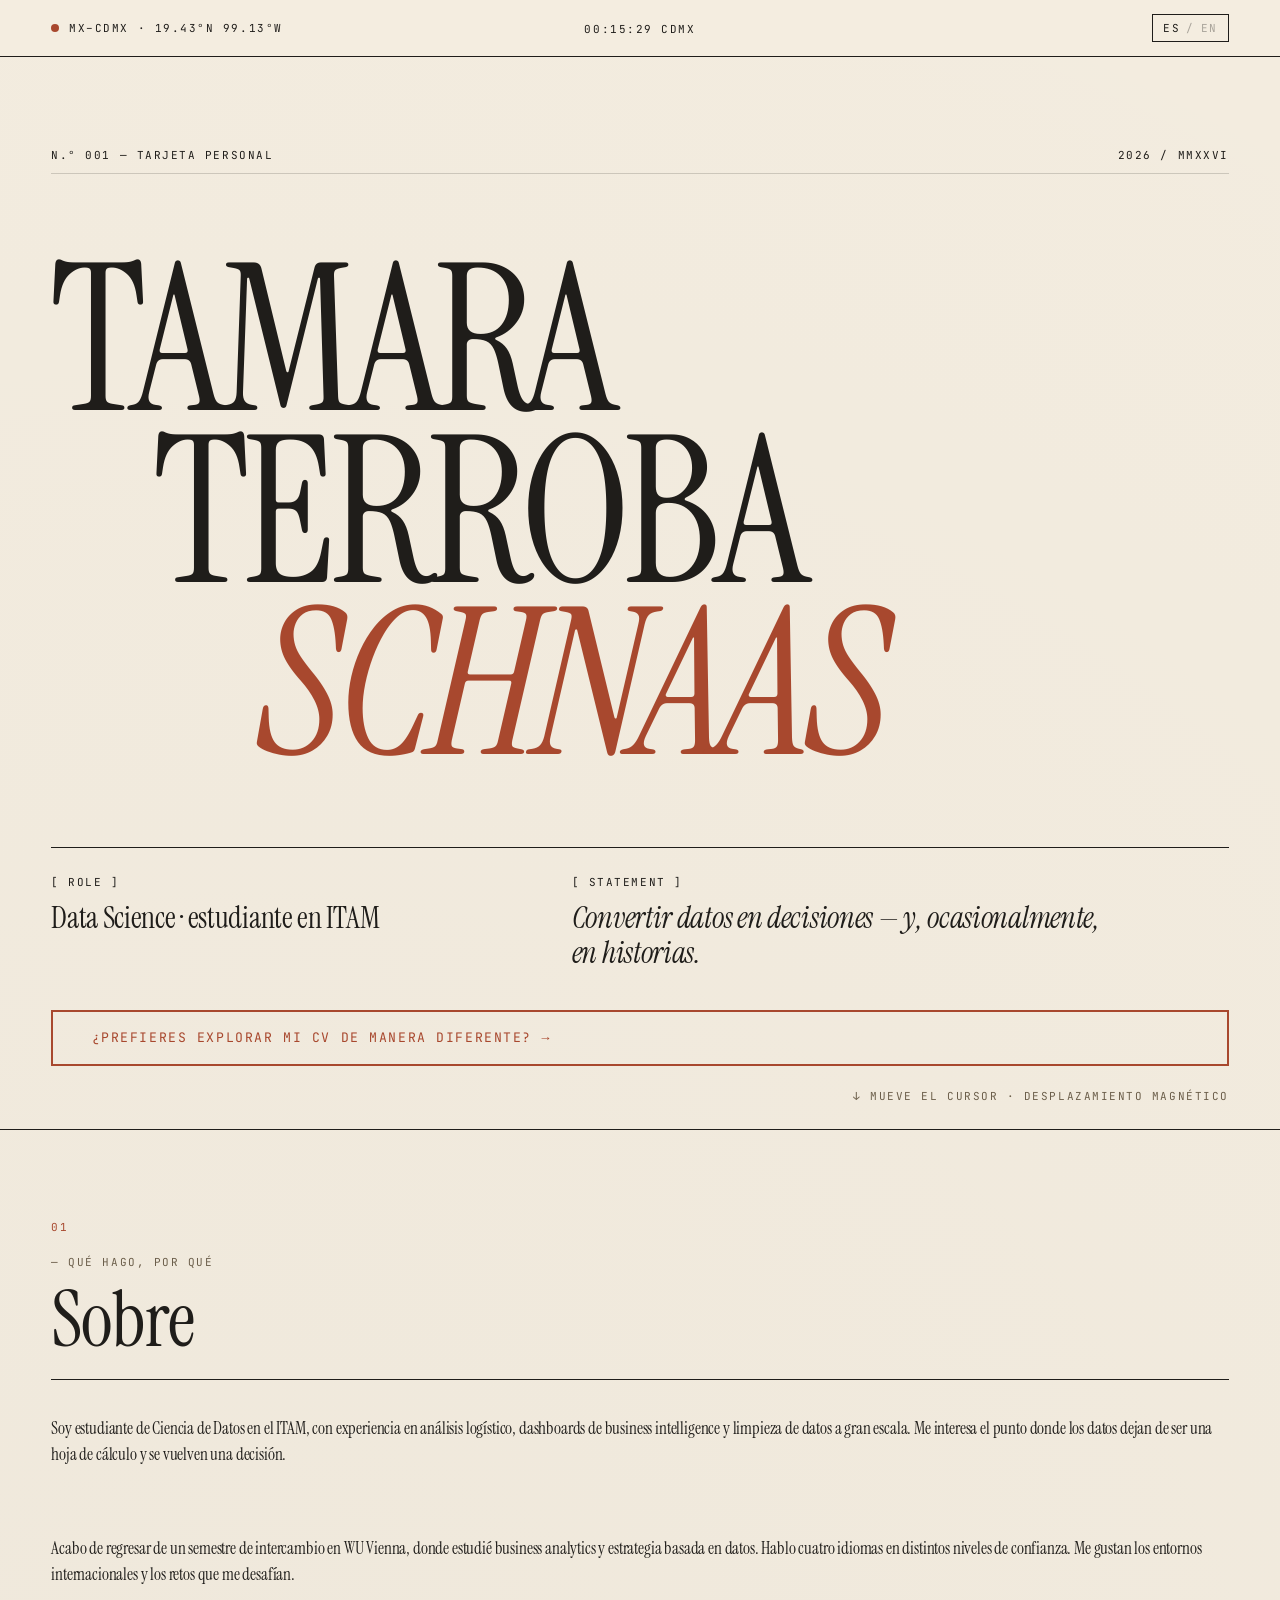
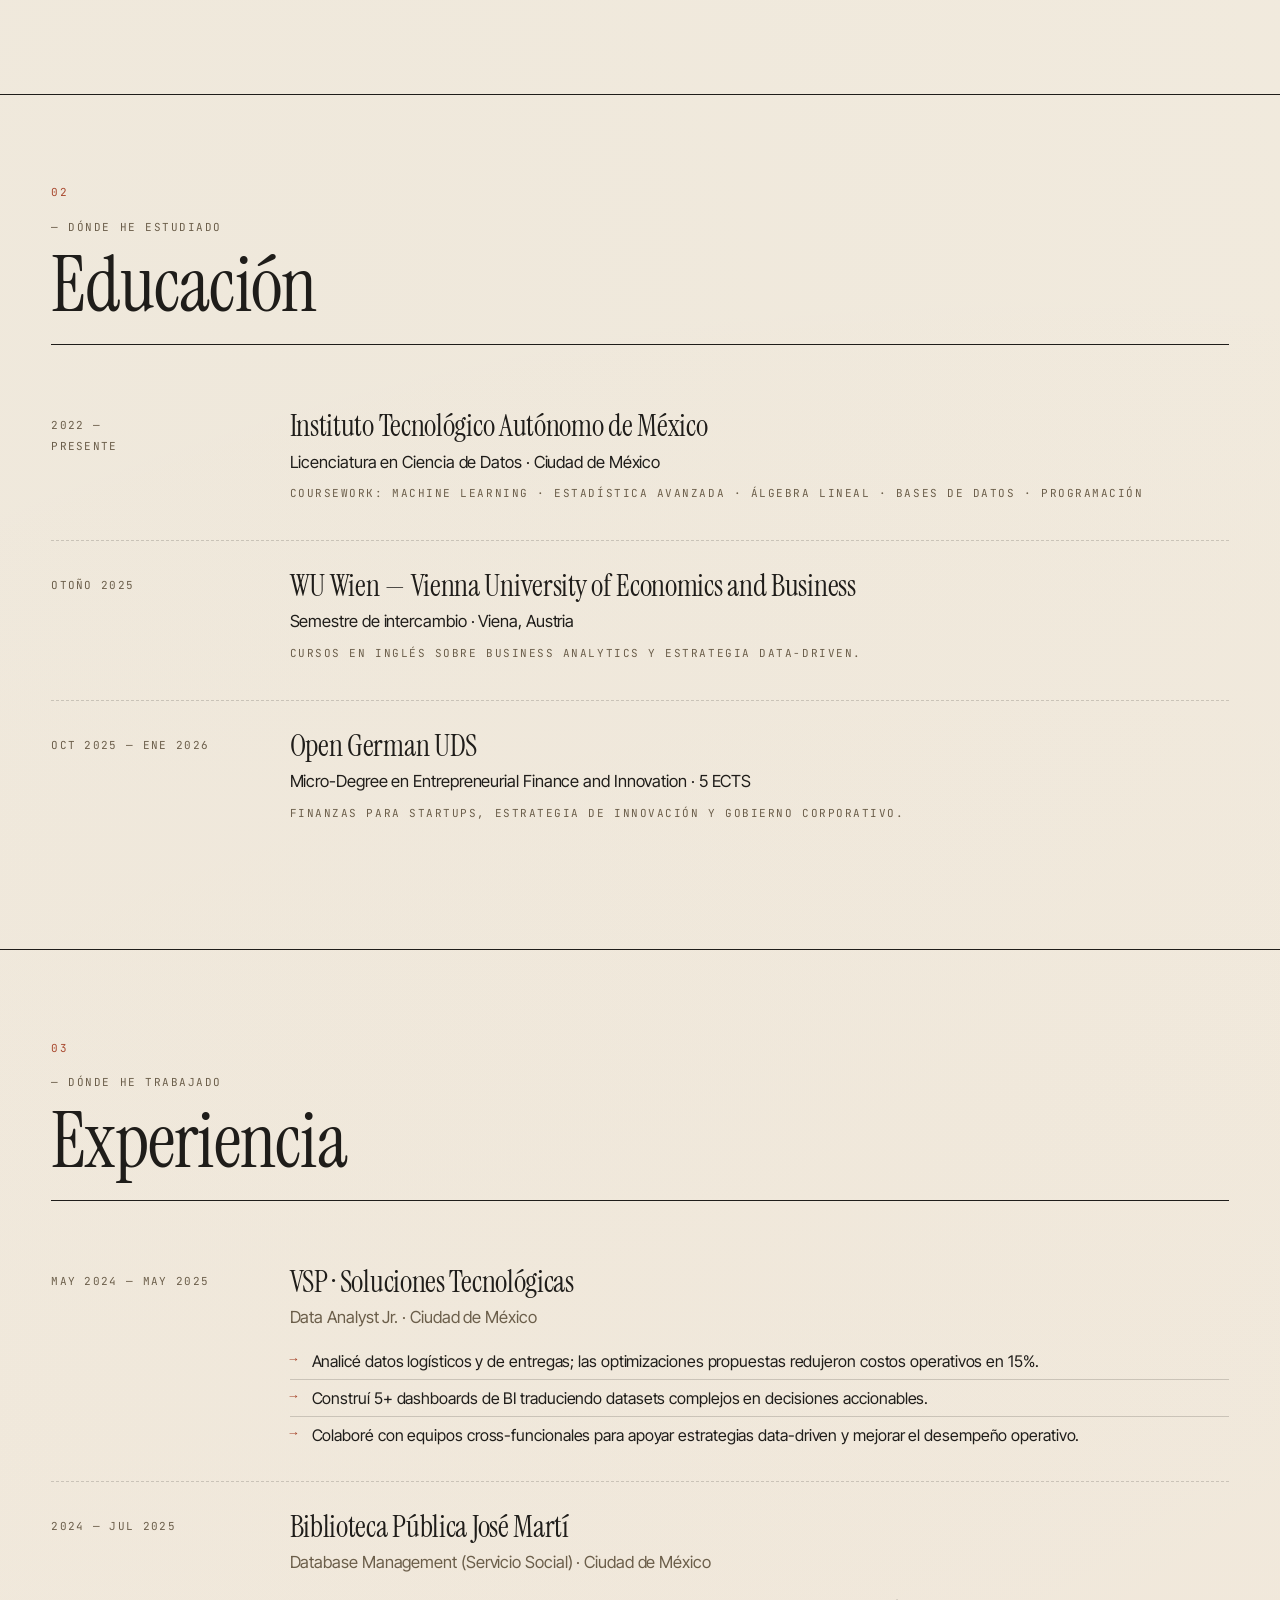
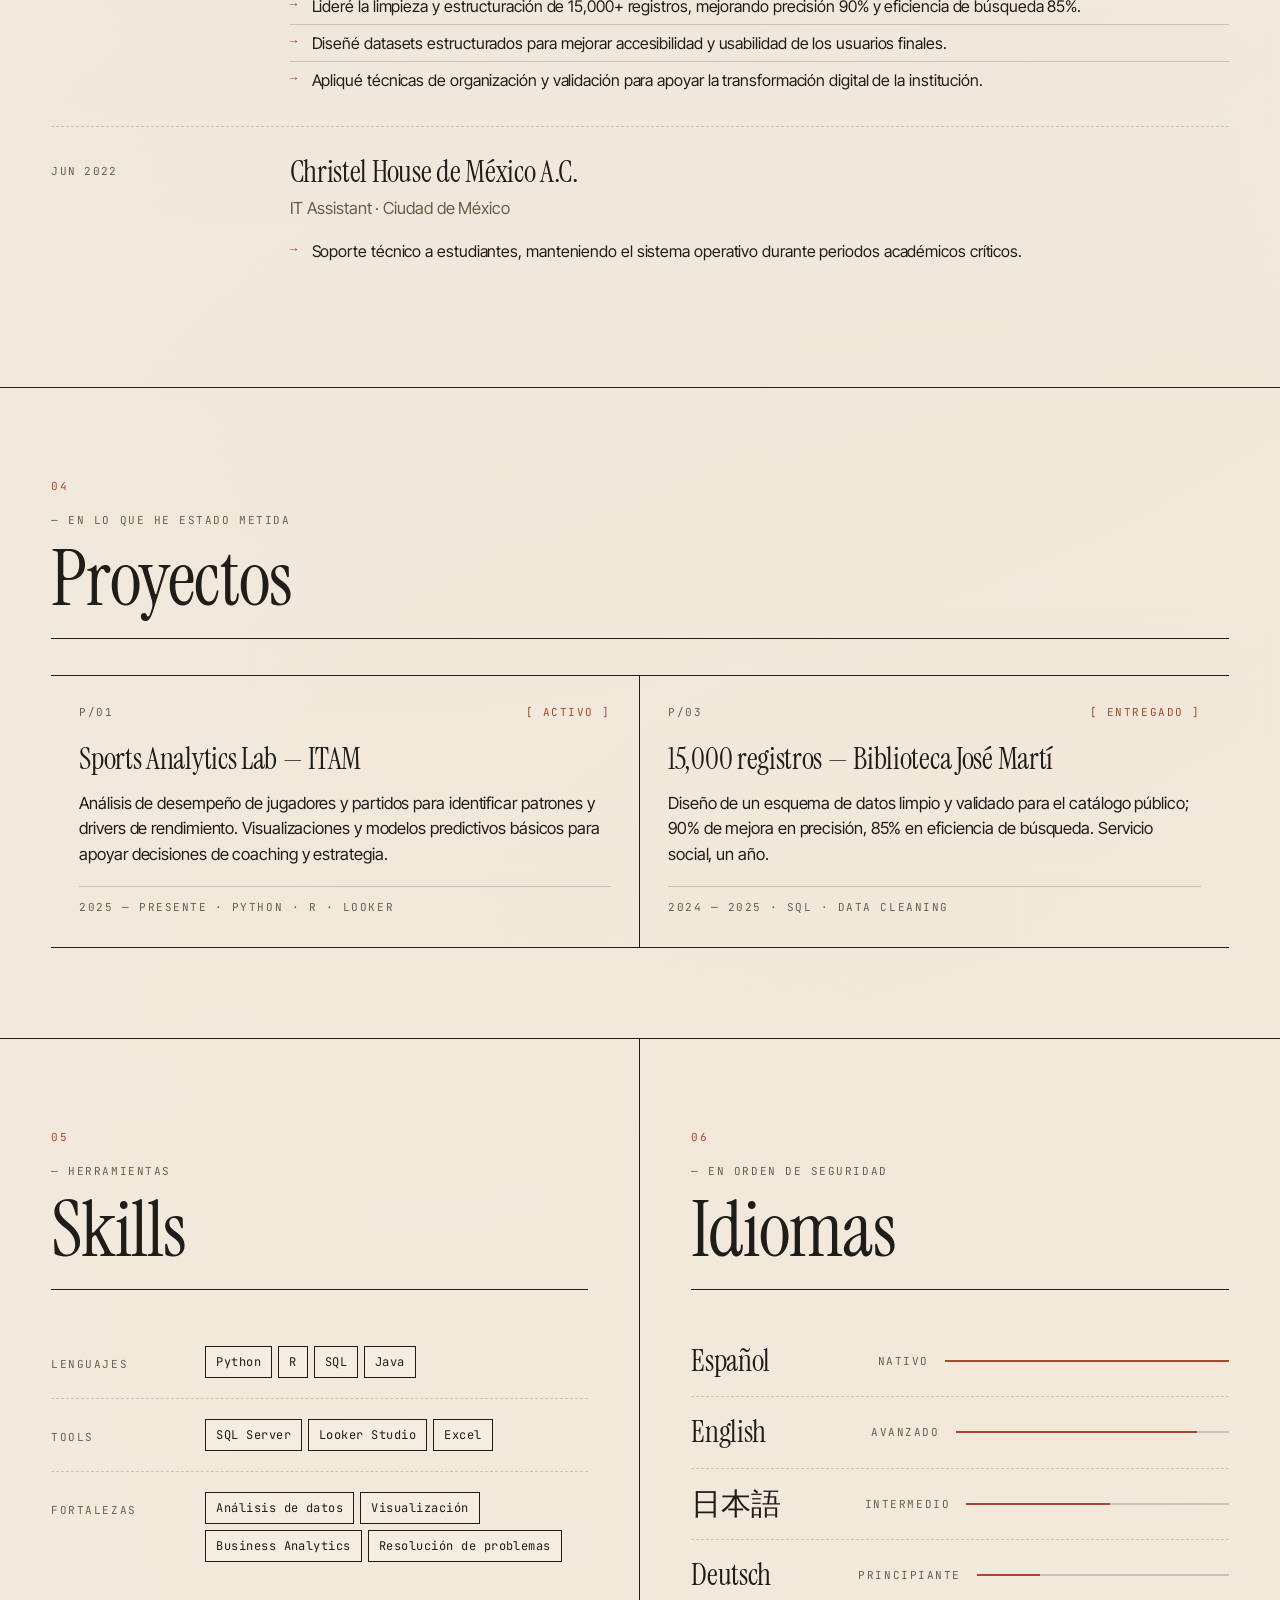
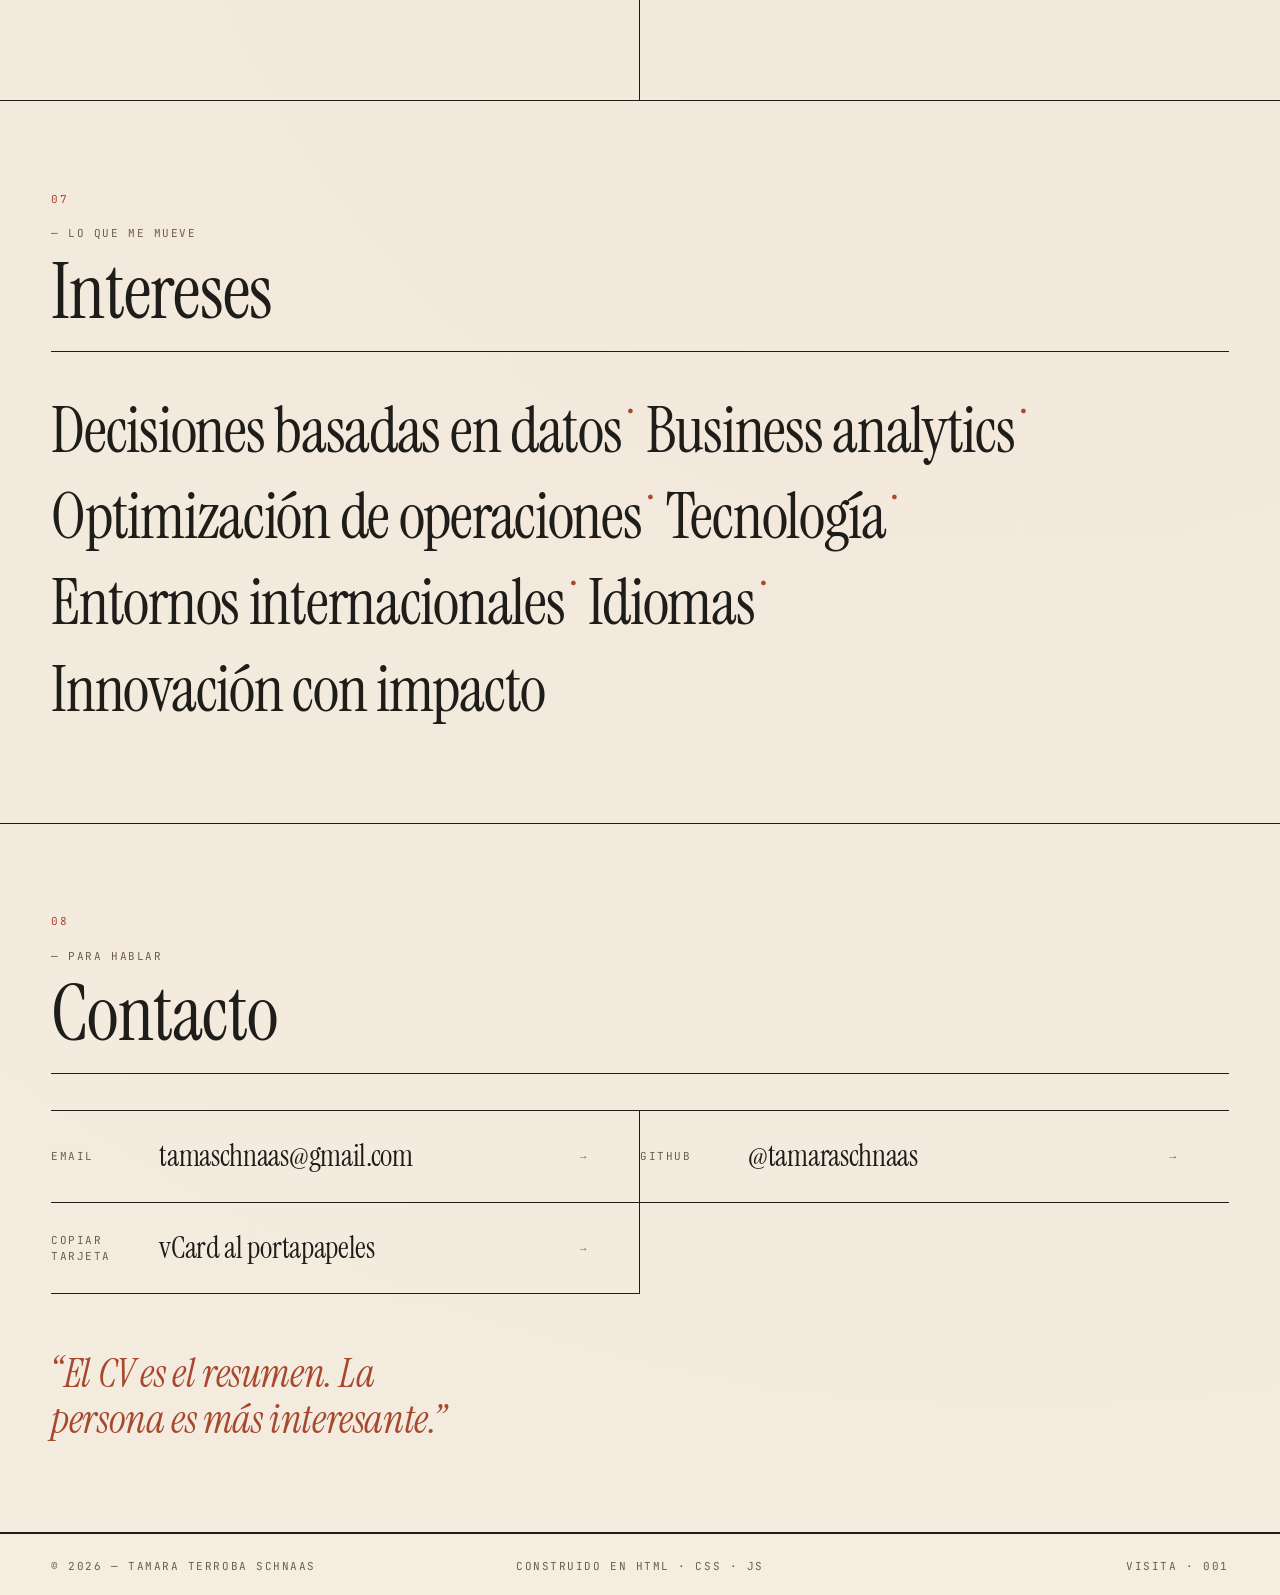
==== commit d81b1a3a: "Update index.html eliminar cel" ====
--- a/index.html
+++ b/index.html
@@ -328,7 +328,7 @@
   </script>
 
   <script type="__bundler/template">
-"<!DOCTYPE html>\n<html lang=\"es\"><head>\n<meta charset=\"utf-8\">\n<meta name=\"viewport\" content=\"width=device-width, initial-scale=1\">\n<title>Tamara Terroba Schnaas<\u002Ftitle>\n<meta name=\"description\" content=\"Tamara Terroba Schnaas — Data Science · ITAM · Mexico City\">\n\n<link rel=\"preconnect\" href=\"https://fonts.googleapis.com\">\n<link rel=\"preconnect\" href=\"https://fonts.gstatic.com\" crossorigin=\"\">\n<style>/* latin-ext */\n@font-face {\n  font-family: 'Instrument Serif';\n  font-style: italic;\n  font-weight: 400;\n  font-display: swap;\n  src: url(\"b1ce6847-fb6a-47ce-b79d-595afa4125a3\") format('woff2');\n  unicode-range: U+0100-02BA, U+02BD-02C5, U+02C7-02CC, U+02CE-02D7, U+02DD-02FF, U+0304, U+0308, U+0329, U+1D00-1DBF, U+1E00-1E9F, U+1EF2-1EFF, U+2020, U+20A0-20AB, U+20AD-20C0, U+2113, U+2C60-2C7F, U+A720-A7FF;\n}\n/* latin */\n@font-face {\n  font-family: 'Instrument Serif';\n  font-style: italic;\n  font-weight: 400;\n  font-display: swap;\n  src: url(\"161b18d4-b6bc-40db-8aa1-502d7fff1510\") format('woff2');\n  unicode-range: U+0000-00FF, U+0131, U+0152-0153, U+02BB-02BC, U+02C6, U+02DA, U+02DC, U+0304, U+0308, U+0329, U+2000-206F, U+20AC, U+2122, U+2191, U+2193, U+2212, U+2215, U+FEFF, U+FFFD;\n}\n/* latin-ext */\n@font-face {\n  font-family: 'Instrument Serif';\n  font-style: normal;\n  font-weight: 400;\n  font-display: swap;\n  src: url(\"ccc6c440-90b6-443a-9138-1686d65a515b\") format('woff2');\n  unicode-range: U+0100-02BA, U+02BD-02C5, U+02C7-02CC, U+02CE-02D7, U+02DD-02FF, U+0304, U+0308, U+0329, U+1D00-1DBF, U+1E00-1E9F, U+1EF2-1EFF, U+2020, U+20A0-20AB, U+20AD-20C0, U+2113, U+2C60-2C7F, U+A720-A7FF;\n}\n/* latin */\n@font-face {\n  font-family: 'Instrument Serif';\n  font-style: normal;\n  font-weight: 400;\n  font-display: swap;\n  src: url(\"44270eaa-55bd-42f8-bb9b-127b8465341b\") format('woff2');\n  unicode-range: U+0000-00FF, U+0131, U+0152-0153, U+02BB-02BC, U+02C6, U+02DA, U+02DC, U+0304, U+0308, U+0329, U+2000-206F, U+20AC, U+2122, U+2191, U+2193, U+2212, U+2215, U+FEFF, U+FFFD;\n}\n/* cyrillic-ext */\n@font-face {\n  font-family: 'Inter Tight';\n  font-style: normal;\n  font-weight: 300;\n  font-display: swap;\n  src: url(\"4a75c039-a8da-4e53-abc4-7f9bbba1fb8a\") format('woff2');\n  unicode-range: U+0460-052F, U+1C80-1C8A, U+20B4, U+2DE0-2DFF, U+A640-A69F, U+FE2E-FE2F;\n}\n/* cyrillic */\n@font-face {\n  font-family: 'Inter Tight';\n  font-style: normal;\n  font-weight: 300;\n  font-display: swap;\n  src: url(\"5964681e-9520-4dc1-8cf4-02ec57d38a99\") format('woff2');\n  unicode-range: U+0301, U+0400-045F, U+0490-0491, U+04B0-04B1, U+2116;\n}\n/* greek-ext */\n@font-face {\n  font-family: 'Inter Tight';\n  font-style: normal;\n  font-weight: 300;\n  font-display: swap;\n  src: url(\"7f45171a-392f-47a7-b084-66e9dddb8317\") format('woff2');\n  unicode-range: U+1F00-1FFF;\n}\n/* greek */\n@font-face {\n  font-family: 'Inter Tight';\n  font-style: normal;\n  font-weight: 300;\n  font-display: swap;\n  src: url(\"563a0522-6cb7-4f2a-8ef0-1c90b009c1e0\") format('woff2');\n  unicode-range: U+0370-0377, U+037A-037F, U+0384-038A, U+038C, U+038E-03A1, U+03A3-03FF;\n}\n/* vietnamese */\n@font-face {\n  font-family: 'Inter Tight';\n  font-style: normal;\n  font-weight: 300;\n  font-display: swap;\n  src: url(\"deca2511-20e1-4b24-8ba7-55d95fa99ea7\") format('woff2');\n  unicode-range: U+0102-0103, U+0110-0111, U+0128-0129, U+0168-0169, U+01A0-01A1, U+01AF-01B0, U+0300-0301, U+0303-0304, U+0308-0309, U+0323, U+0329, U+1EA0-1EF9, U+20AB;\n}\n/* latin-ext */\n@font-face {\n  font-family: 'Inter Tight';\n  font-style: normal;\n  font-weight: 300;\n  font-display: swap;\n  src: url(\"6e9cf0d6-466e-4c3c-9d29-f70f5fc4a789\") format('woff2');\n  unicode-range: U+0100-02BA, U+02BD-02C5, U+02C7-02CC, U+02CE-02D7, U+02DD-02FF, U+0304, U+0308, U+0329, U+1D00-1DBF, U+1E00-1E9F, U+1EF2-1EFF, U+2020, U+20A0-20AB, U+20AD-20C0, U+2113, U+2C60-2C7F, U+A720-A7FF;\n}\n/* latin */\n@font-face {\n  font-family: 'Inter Tight';\n  font-style: normal;\n  font-weight: 300;\n  font-display: swap;\n  src: url(\"638da850-5d6f-468c-8cb8-fd44d7ea035f\") format('woff2');\n  unicode-range: U+0000-00FF, U+0131, U+0152-0153, U+02BB-02BC, U+02C6, U+02DA, U+02DC, U+0304, U+0308, U+0329, U+2000-206F, U+20AC, U+2122, U+2191, U+2193, U+2212, U+2215, U+FEFF, U+FFFD;\n}\n/* cyrillic-ext */\n@font-face {\n  font-family: 'Inter Tight';\n  font-style: normal;\n  font-weight: 400;\n  font-display: swap;\n  src: url(\"4a75c039-a8da-4e53-abc4-7f9bbba1fb8a\") format('woff2');\n  unicode-range: U+0460-052F, U+1C80-1C8A, U+20B4, U+2DE0-2DFF, U+A640-A69F, U+FE2E-FE2F;\n}\n/* cyrillic */\n@font-face {\n  font-family: 'Inter Tight';\n  font-style: normal;\n  font-weight: 400;\n  font-display: swap;\n  src: url(\"5964681e-9520-4dc1-8cf4-02ec57d38a99\") format('woff2');\n  unicode-range: U+0301, U+0400-045F, U+0490-0491, U+04B0-04B1, U+2116;\n}\n/* greek-ext */\n@font-face {\n  font-family: 'Inter Tight';\n  font-style: normal;\n  font-weight: 400;\n  font-display: swap;\n  src: url(\"7f45171a-392f-47a7-b084-66e9dddb8317\") format('woff2');\n  unicode-range: U+1F00-1FFF;\n}\n/* greek */\n@font-face {\n  font-family: 'Inter Tight';\n  font-style: normal;\n  font-weight: 400;\n  font-display: swap;\n  src: url(\"563a0522-6cb7-4f2a-8ef0-1c90b009c1e0\") format('woff2');\n  unicode-range: U+0370-0377, U+037A-037F, U+0384-038A, U+038C, U+038E-03A1, U+03A3-03FF;\n}\n/* vietnamese */\n@font-face {\n  font-family: 'Inter Tight';\n  font-style: normal;\n  font-weight: 400;\n  font-display: swap;\n  src: url(\"deca2511-20e1-4b24-8ba7-55d95fa99ea7\") format('woff2');\n  unicode-range: U+0102-0103, U+0110-0111, U+0128-0129, U+0168-0169, U+01A0-01A1, U+01AF-01B0, U+0300-0301, U+0303-0304, U+0308-0309, U+0323, U+0329, U+1EA0-1EF9, U+20AB;\n}\n/* latin-ext */\n@font-face {\n  font-family: 'Inter Tight';\n  font-style: normal;\n  font-weight: 400;\n  font-display: swap;\n  src: url(\"6e9cf0d6-466e-4c3c-9d29-f70f5fc4a789\") format('woff2');\n  unicode-range: U+0100-02BA, U+02BD-02C5, U+02C7-02CC, U+02CE-02D7, U+02DD-02FF, U+0304, U+0308, U+0329, U+1D00-1DBF, U+1E00-1E9F, U+1EF2-1EFF, U+2020, U+20A0-20AB, U+20AD-20C0, U+2113, U+2C60-2C7F, U+A720-A7FF;\n}\n/* latin */\n@font-face {\n  font-family: 'Inter Tight';\n  font-style: normal;\n  font-weight: 400;\n  font-display: swap;\n  src: url(\"638da850-5d6f-468c-8cb8-fd44d7ea035f\") format('woff2');\n  unicode-range: U+0000-00FF, U+0131, U+0152-0153, U+02BB-02BC, U+02C6, U+02DA, U+02DC, U+0304, U+0308, U+0329, U+2000-206F, U+20AC, U+2122, U+2191, U+2193, U+2212, U+2215, U+FEFF, U+FFFD;\n}\n/* cyrillic-ext */\n@font-face {\n  font-family: 'Inter Tight';\n  font-style: normal;\n  font-weight: 500;\n  font-display: swap;\n  src: url(\"4a75c039-a8da-4e53-abc4-7f9bbba1fb8a\") format('woff2');\n  unicode-range: U+0460-052F, U+1C80-1C8A, U+20B4, U+2DE0-2DFF, U+A640-A69F, U+FE2E-FE2F;\n}\n/* cyrillic */\n@font-face {\n  font-family: 'Inter Tight';\n  font-style: normal;\n  font-weight: 500;\n  font-display: swap;\n  src: url(\"5964681e-9520-4dc1-8cf4-02ec57d38a99\") format('woff2');\n  unicode-range: U+0301, U+0400-045F, U+0490-0491, U+04B0-04B1, U+2116;\n}\n/* greek-ext */\n@font-face {\n  font-family: 'Inter Tight';\n  font-style: normal;\n  font-weight: 500;\n  font-display: swap;\n  src: url(\"7f45171a-392f-47a7-b084-66e9dddb8317\") format('woff2');\n  unicode-range: U+1F00-1FFF;\n}\n/* greek */\n@font-face {\n  font-family: 'Inter Tight';\n  font-style: normal;\n  font-weight: 500;\n  font-display: swap;\n  src: url(\"563a0522-6cb7-4f2a-8ef0-1c90b009c1e0\") format('woff2');\n  unicode-range: U+0370-0377, U+037A-037F, U+0384-038A, U+038C, U+038E-03A1, U+03A3-03FF;\n}\n/* vietnamese */\n@font-face {\n  font-family: 'Inter Tight';\n  font-style: normal;\n  font-weight: 500;\n  font-display: swap;\n  src: url(\"deca2511-20e1-4b24-8ba7-55d95fa99ea7\") format('woff2');\n  unicode-range: U+0102-0103, U+0110-0111, U+0128-0129, U+0168-0169, U+01A0-01A1, U+01AF-01B0, U+0300-0301, U+0303-0304, U+0308-0309, U+0323, U+0329, U+1EA0-1EF9, U+20AB;\n}\n/* latin-ext */\n@font-face {\n  font-family: 'Inter Tight';\n  font-style: normal;\n  font-weight: 500;\n  font-display: swap;\n  src: url(\"6e9cf0d6-466e-4c3c-9d29-f70f5fc4a789\") format('woff2');\n  unicode-range: U+0100-02BA, U+02BD-02C5, U+02C7-02CC, U+02CE-02D7, U+02DD-02FF, U+0304, U+0308, U+0329, U+1D00-1DBF, U+1E00-1E9F, U+1EF2-1EFF, U+2020, U+20A0-20AB, U+20AD-20C0, U+2113, U+2C60-2C7F, U+A720-A7FF;\n}\n/* latin */\n@font-face {\n  font-family: 'Inter Tight';\n  font-style: normal;\n  font-weight: 500;\n  font-display: swap;\n  src: url(\"638da850-5d6f-468c-8cb8-fd44d7ea035f\") format('woff2');\n  unicode-range: U+0000-00FF, U+0131, U+0152-0153, U+02BB-02BC, U+02C6, U+02DA, U+02DC, U+0304, U+0308, U+0329, U+2000-206F, U+20AC, U+2122, U+2191, U+2193, U+2212, U+2215, U+FEFF, U+FFFD;\n}\n/* cyrillic-ext */\n@font-face {\n  font-family: 'Inter Tight';\n  font-style: normal;\n  font-weight: 600;\n  font-display: swap;\n  src: url(\"4a75c039-a8da-4e53-abc4-7f9bbba1fb8a\") format('woff2');\n  unicode-range: U+0460-052F, U+1C80-1C8A, U+20B4, U+2DE0-2DFF, U+A640-A69F, U+FE2E-FE2F;\n}\n/* cyrillic */\n@font-face {\n  font-family: 'Inter Tight';\n  font-style: normal;\n  font-weight: 600;\n  font-display: swap;\n  src: url(\"5964681e-9520-4dc1-8cf4-02ec57d38a99\") format('woff2');\n  unicode-range: U+0301, U+0400-045F, U+0490-0491, U+04B0-04B1, U+2116;\n}\n/* greek-ext */\n@font-face {\n  font-family: 'Inter Tight';\n  font-style: normal;\n  font-weight: 600;\n  font-display: swap;\n  src: url(\"7f45171a-392f-47a7-b084-66e9dddb8317\") format('woff2');\n  unicode-range: U+1F00-1FFF;\n}\n/* greek */\n@font-face {\n  font-family: 'Inter Tight';\n  font-style: normal;\n  font-weight: 600;\n  font-display: swap;\n  src: url(\"563a0522-6cb7-4f2a-8ef0-1c90b009c1e0\") format('woff2');\n  unicode-range: U+0370-0377, U+037A-037F, U+0384-038A, U+038C, U+038E-03A1, U+03A3-03FF;\n}\n/* vietnamese */\n@font-face {\n  font-family: 'Inter Tight';\n  font-style: normal;\n  font-weight: 600;\n  font-display: swap;\n  src: url(\"deca2511-20e1-4b24-8ba7-55d95fa99ea7\") format('woff2');\n  unicode-range: U+0102-0103, U+0110-0111, U+0128-0129, U+0168-0169, U+01A0-01A1, U+01AF-01B0, U+0300-0301, U+0303-0304, U+0308-0309, U+0323, U+0329, U+1EA0-1EF9, U+20AB;\n}\n/* latin-ext */\n@font-face {\n  font-family: 'Inter Tight';\n  font-style: normal;\n  font-weight: 600;\n  font-display: swap;\n  src: url(\"6e9cf0d6-466e-4c3c-9d29-f70f5fc4a789\") format('woff2');\n  unicode-range: U+0100-02BA, U+02BD-02C5, U+02C7-02CC, U+02CE-02D7, U+02DD-02FF, U+0304, U+0308, U+0329, U+1D00-1DBF, U+1E00-1E9F, U+1EF2-1EFF, U+2020, U+20A0-20AB, U+20AD-20C0, U+2113, U+2C60-2C7F, U+A720-A7FF;\n}\n/* latin */\n@font-face {\n  font-family: 'Inter Tight';\n  font-style: normal;\n  font-weight: 600;\n  font-display: swap;\n  src: url(\"638da850-5d6f-468c-8cb8-fd44d7ea035f\") format('woff2');\n  unicode-range: U+0000-00FF, U+0131, U+0152-0153, U+02BB-02BC, U+02C6, U+02DA, U+02DC, U+0304, U+0308, U+0329, U+2000-206F, U+20AC, U+2122, U+2191, U+2193, U+2212, U+2215, U+FEFF, U+FFFD;\n}\n/* cyrillic-ext */\n@font-face {\n  font-family: 'Inter Tight';\n  font-style: normal;\n  font-weight: 700;\n  font-display: swap;\n  src: url(\"4a75c039-a8da-4e53-abc4-7f9bbba1fb8a\") format('woff2');\n  unicode-range: U+0460-052F, U+1C80-1C8A, U+20B4, U+2DE0-2DFF, U+A640-A69F, U+FE2E-FE2F;\n}\n/* cyrillic */\n@font-face {\n  font-family: 'Inter Tight';\n  font-style: normal;\n  font-weight: 700;\n  font-display: swap;\n  src: url(\"5964681e-9520-4dc1-8cf4-02ec57d38a99\") format('woff2');\n  unicode-range: U+0301, U+0400-045F, U+0490-0491, U+04B0-04B1, U+2116;\n}\n/* greek-ext */\n@font-face {\n  font-family: 'Inter Tight';\n  font-style: normal;\n  font-weight: 700;\n  font-display: swap;\n  src: url(\"7f45171a-392f-47a7-b084-66e9dddb8317\") format('woff2');\n  unicode-range: U+1F00-1FFF;\n}\n/* greek */\n@font-face {\n  font-family: 'Inter Tight';\n  font-style: normal;\n  font-weight: 700;\n  font-display: swap;\n  src: url(\"563a0522-6cb7-4f2a-8ef0-1c90b009c1e0\") format('woff2');\n  unicode-range: U+0370-0377, U+037A-037F, U+0384-038A, U+038C, U+038E-03A1, U+03A3-03FF;\n}\n/* vietnamese */\n@font-face {\n  font-family: 'Inter Tight';\n  font-style: normal;\n  font-weight: 700;\n  font-display: swap;\n  src: url(\"deca2511-20e1-4b24-8ba7-55d95fa99ea7\") format('woff2');\n  unicode-range: U+0102-0103, U+0110-0111, U+0128-0129, U+0168-0169, U+01A0-01A1, U+01AF-01B0, U+0300-0301, U+0303-0304, U+0308-0309, U+0323, U+0329, U+1EA0-1EF9, U+20AB;\n}\n/* latin-ext */\n@font-face {\n  font-family: 'Inter Tight';\n  font-style: normal;\n  font-weight: 700;\n  font-display: swap;\n  src: url(\"6e9cf0d6-466e-4c3c-9d29-f70f5fc4a789\") format('woff2');\n  unicode-range: U+0100-02BA, U+02BD-02C5, U+02C7-02CC, U+02CE-02D7, U+02DD-02FF, U+0304, U+0308, U+0329, U+1D00-1DBF, U+1E00-1E9F, U+1EF2-1EFF, U+2020, U+20A0-20AB, U+20AD-20C0, U+2113, U+2C60-2C7F, U+A720-A7FF;\n}\n/* latin */\n@font-face {\n  font-family: 'Inter Tight';\n  font-style: normal;\n  font-weight: 700;\n  font-display: swap;\n  src: url(\"638da850-5d6f-468c-8cb8-fd44d7ea035f\") format('woff2');\n  unicode-range: U+0000-00FF, U+0131, U+0152-0153, U+02BB-02BC, U+02C6, U+02DA, U+02DC, U+0304, U+0308, U+0329, U+2000-206F, U+20AC, U+2122, U+2191, U+2193, U+2212, U+2215, U+FEFF, U+FFFD;\n}\n/* cyrillic-ext */\n@font-face {\n  font-family: 'JetBrains Mono';\n  font-style: normal;\n  font-weight: 300;\n  font-display: swap;\n  src: url(\"08e6538d-4504-496a-a97c-2745b6282d94\") format('woff2');\n  unicode-range: U+0460-052F, U+1C80-1C8A, U+20B4, U+2DE0-2DFF, U+A640-A69F, U+FE2E-FE2F;\n}\n/* cyrillic */\n@font-face {\n  font-family: 'JetBrains Mono';\n  font-style: normal;\n  font-weight: 300;\n  font-display: swap;\n  src: url(\"037b24af-4221-4045-8560-0cff24bb147a\") format('woff2');\n  unicode-range: U+0301, U+0400-045F, U+0490-0491, U+04B0-04B1, U+2116;\n}\n/* greek */\n@font-face {\n  font-family: 'JetBrains Mono';\n  font-style: normal;\n  font-weight: 300;\n  font-display: swap;\n  src: url(\"39520f8b-e7bb-487e-a9ef-315a5d78d356\") format('woff2');\n  unicode-range: U+0370-0377, U+037A-037F, U+0384-038A, U+038C, U+038E-03A1, U+03A3-03FF;\n}\n/* vietnamese */\n@font-face {\n  font-family: 'JetBrains Mono';\n  font-style: normal;\n  font-weight: 300;\n  font-display: swap;\n  src: url(\"b397c2c6-08c3-4112-8207-ab3ffc8dd2ec\") format('woff2');\n  unicode-range: U+0102-0103, U+0110-0111, U+0128-0129, U+0168-0169, U+01A0-01A1, U+01AF-01B0, U+0300-0301, U+0303-0304, U+0308-0309, U+0323, U+0329, U+1EA0-1EF9, U+20AB;\n}\n/* latin-ext */\n@font-face {\n  font-family: 'JetBrains Mono';\n  font-style: normal;\n  font-weight: 300;\n  font-display: swap;\n  src: url(\"6823172a-6baa-438f-a2e1-4074765903aa\") format('woff2');\n  unicode-range: U+0100-02BA, U+02BD-02C5, U+02C7-02CC, U+02CE-02D7, U+02DD-02FF, U+0304, U+0308, U+0329, U+1D00-1DBF, U+1E00-1E9F, U+1EF2-1EFF, U+2020, U+20A0-20AB, U+20AD-20C0, U+2113, U+2C60-2C7F, U+A720-A7FF;\n}\n/* latin */\n@font-face {\n  font-family: 'JetBrains Mono';\n  font-style: normal;\n  font-weight: 300;\n  font-display: swap;\n  src: url(\"814c5f70-953a-47d3-a3dd-bf13b16e2b4f\") format('woff2');\n  unicode-range: U+0000-00FF, U+0131, U+0152-0153, U+02BB-02BC, U+02C6, U+02DA, U+02DC, U+0304, U+0308, U+0329, U+2000-206F, U+20AC, U+2122, U+2191, U+2193, U+2212, U+2215, U+FEFF, U+FFFD;\n}\n/* cyrillic-ext */\n@font-face {\n  font-family: 'JetBrains Mono';\n  font-style: normal;\n  font-weight: 400;\n  font-display: swap;\n  src: url(\"08e6538d-4504-496a-a97c-2745b6282d94\") format('woff2');\n  unicode-range: U+0460-052F, U+1C80-1C8A, U+20B4, U+2DE0-2DFF, U+A640-A69F, U+FE2E-FE2F;\n}\n/* cyrillic */\n@font-face {\n  font-family: 'JetBrains Mono';\n  font-style: normal;\n  font-weight: 400;\n  font-display: swap;\n  src: url(\"037b24af-4221-4045-8560-0cff24bb147a\") format('woff2');\n  unicode-range: U+0301, U+0400-045F, U+0490-0491, U+04B0-04B1, U+2116;\n}\n/* greek */\n@font-face {\n  font-family: 'JetBrains Mono';\n  font-style: normal;\n  font-weight: 400;\n  font-display: swap;\n  src: url(\"39520f8b-e7bb-487e-a9ef-315a5d78d356\") format('woff2');\n  unicode-range: U+0370-0377, U+037A-037F, U+0384-038A, U+038C, U+038E-03A1, U+03A3-03FF;\n}\n/* vietnamese */\n@font-face {\n  font-family: 'JetBrains Mono';\n  font-style: normal;\n  font-weight: 400;\n  font-display: swap;\n  src: url(\"b397c2c6-08c3-4112-8207-ab3ffc8dd2ec\") format('woff2');\n  unicode-range: U+0102-0103, U+0110-0111, U+0128-0129, U+0168-0169, U+01A0-01A1, U+01AF-01B0, U+0300-0301, U+0303-0304, U+0308-0309, U+0323, U+0329, U+1EA0-1EF9, U+20AB;\n}\n/* latin-ext */\n@font-face {\n  font-family: 'JetBrains Mono';\n  font-style: normal;\n  font-weight: 400;\n  font-display: swap;\n  src: url(\"6823172a-6baa-438f-a2e1-4074765903aa\") format('woff2');\n  unicode-range: U+0100-02BA, U+02BD-02C5, U+02C7-02CC, U+02CE-02D7, U+02DD-02FF, U+0304, U+0308, U+0329, U+1D00-1DBF, U+1E00-1E9F, U+1EF2-1EFF, U+2020, U+20A0-20AB, U+20AD-20C0, U+2113, U+2C60-2C7F, U+A720-A7FF;\n}\n/* latin */\n@font-face {\n  font-family: 'JetBrains Mono';\n  font-style: normal;\n  font-weight: 400;\n  font-display: swap;\n  src: url(\"814c5f70-953a-47d3-a3dd-bf13b16e2b4f\") format('woff2');\n  unicode-range: U+0000-00FF, U+0131, U+0152-0153, U+02BB-02BC, U+02C6, U+02DA, U+02DC, U+0304, U+0308, U+0329, U+2000-206F, U+20AC, U+2122, U+2191, U+2193, U+2212, U+2215, U+FEFF, U+FFFD;\n}\n/* cyrillic-ext */\n@font-face {\n  font-family: 'JetBrains Mono';\n  font-style: normal;\n  font-weight: 500;\n  font-display: swap;\n  src: url(\"08e6538d-4504-496a-a97c-2745b6282d94\") format('woff2');\n  unicode-range: U+0460-052F, U+1C80-1C8A, U+20B4, U+2DE0-2DFF, U+A640-A69F, U+FE2E-FE2F;\n}\n/* cyrillic */\n@font-face {\n  font-family: 'JetBrains Mono';\n  font-style: normal;\n  font-weight: 500;\n  font-display: swap;\n  src: url(\"037b24af-4221-4045-8560-0cff24bb147a\") format('woff2');\n  unicode-range: U+0301, U+0400-045F, U+0490-0491, U+04B0-04B1, U+2116;\n}\n/* greek */\n@font-face {\n  font-family: 'JetBrains Mono';\n  font-style: normal;\n  font-weight: 500;\n  font-display: swap;\n  src: url(\"39520f8b-e7bb-487e-a9ef-315a5d78d356\") format('woff2');\n  unicode-range: U+0370-0377, U+037A-037F, U+0384-038A, U+038C, U+038E-03A1, U+03A3-03FF;\n}\n/* vietnamese */\n@font-face {\n  font-family: 'JetBrains Mono';\n  font-style: normal;\n  font-weight: 500;\n  font-display: swap;\n  src: url(\"b397c2c6-08c3-4112-8207-ab3ffc8dd2ec\") format('woff2');\n  unicode-range: U+0102-0103, U+0110-0111, U+0128-0129, U+0168-0169, U+01A0-01A1, U+01AF-01B0, U+0300-0301, U+0303-0304, U+0308-0309, U+0323, U+0329, U+1EA0-1EF9, U+20AB;\n}\n/* latin-ext */\n@font-face {\n  font-family: 'JetBrains Mono';\n  font-style: normal;\n  font-weight: 500;\n  font-display: swap;\n  src: url(\"6823172a-6baa-438f-a2e1-4074765903aa\") format('woff2');\n  unicode-range: U+0100-02BA, U+02BD-02C5, U+02C7-02CC, U+02CE-02D7, U+02DD-02FF, U+0304, U+0308, U+0329, U+1D00-1DBF, U+1E00-1E9F, U+1EF2-1EFF, U+2020, U+20A0-20AB, U+20AD-20C0, U+2113, U+2C60-2C7F, U+A720-A7FF;\n}\n/* latin */\n@font-face {\n  font-family: 'JetBrains Mono';\n  font-style: normal;\n  font-weight: 500;\n  font-display: swap;\n  src: url(\"814c5f70-953a-47d3-a3dd-bf13b16e2b4f\") format('woff2');\n  unicode-range: U+0000-00FF, U+0131, U+0152-0153, U+02BB-02BC, U+02C6, U+02DA, U+02DC, U+0304, U+0308, U+0329, U+2000-206F, U+20AC, U+2122, U+2191, U+2193, U+2212, U+2215, U+FEFF, U+FFFD;\n}\n/* cyrillic-ext */\n@font-face {\n  font-family: 'JetBrains Mono';\n  font-style: normal;\n  font-weight: 600;\n  font-display: swap;\n  src: url(\"08e6538d-4504-496a-a97c-2745b6282d94\") format('woff2');\n  unicode-range: U+0460-052F, U+1C80-1C8A, U+20B4, U+2DE0-2DFF, U+A640-A69F, U+FE2E-FE2F;\n}\n/* cyrillic */\n@font-face {\n  font-family: 'JetBrains Mono';\n  font-style: normal;\n  font-weight: 600;\n  font-display: swap;\n  src: url(\"037b24af-4221-4045-8560-0cff24bb147a\") format('woff2');\n  unicode-range: U+0301, U+0400-045F, U+0490-0491, U+04B0-04B1, U+2116;\n}\n/* greek */\n@font-face {\n  font-family: 'JetBrains Mono';\n  font-style: normal;\n  font-weight: 600;\n  font-display: swap;\n  src: url(\"39520f8b-e7bb-487e-a9ef-315a5d78d356\") format('woff2');\n  unicode-range: U+0370-0377, U+037A-037F, U+0384-038A, U+038C, U+038E-03A1, U+03A3-03FF;\n}\n/* vietnamese */\n@font-face {\n  font-family: 'JetBrains Mono';\n  font-style: normal;\n  font-weight: 600;\n  font-display: swap;\n  src: url(\"b397c2c6-08c3-4112-8207-ab3ffc8dd2ec\") format('woff2');\n  unicode-range: U+0102-0103, U+0110-0111, U+0128-0129, U+0168-0169, U+01A0-01A1, U+01AF-01B0, U+0300-0301, U+0303-0304, U+0308-0309, U+0323, U+0329, U+1EA0-1EF9, U+20AB;\n}\n/* latin-ext */\n@font-face {\n  font-family: 'JetBrains Mono';\n  font-style: normal;\n  font-weight: 600;\n  font-display: swap;\n  src: url(\"6823172a-6baa-438f-a2e1-4074765903aa\") format('woff2');\n  unicode-range: U+0100-02BA, U+02BD-02C5, U+02C7-02CC, U+02CE-02D7, U+02DD-02FF, U+0304, U+0308, U+0329, U+1D00-1DBF, U+1E00-1E9F, U+1EF2-1EFF, U+2020, U+20A0-20AB, U+20AD-20C0, U+2113, U+2C60-2C7F, U+A720-A7FF;\n}\n/* latin */\n@font-face {\n  font-family: 'JetBrains Mono';\n  font-style: normal;\n  font-weight: 600;\n  font-display: swap;\n  src: url(\"814c5f70-953a-47d3-a3dd-bf13b16e2b4f\") format('woff2');\n  unicode-range: U+0000-00FF, U+0131, U+0152-0153, U+02BB-02BC, U+02C6, U+02DA, U+02DC, U+0304, U+0308, U+0329, U+2000-206F, U+20AC, U+2122, U+2191, U+2193, U+2212, U+2215, U+FEFF, U+FFFD;\n}\n<\u002Fstyle>\n<style>/* =====================================================\n   TAMARA — PERSONAL SITE\n   Aesthetic: brutalist editorial · warm cream + terracotta\n   ===================================================== */\n\n:root {\n  --bg: #f4ede0;\n  --bg-2: #ece2cf;\n  --ink: #1f1d1a;\n  --ink-2: #6b5e4a;\n  --accent: #a8482e;\n  --accent-2: #c8623f;\n  --rule: #1f1d1a;\n  --rule-soft: rgba(31, 29, 26, 0.18);\n\n  --serif: \"Instrument Serif\", \"Times New Roman\", serif;\n  --sans:  \"Inter Tight\", system-ui, -apple-system, \"Helvetica Neue\", Arial, sans-serif;\n  --mono:  \"JetBrains Mono\", ui-monospace, \"SF Mono\", Menlo, Consolas, monospace;\n\n  --pad: clamp(20px, 4vw, 56px);\n  --pad-y: clamp(48px, 7vw, 96px);\n}\n\n* { box-sizing: border-box; }\nhtml, body { margin: 0; padding: 0; }\nhtml { scroll-behavior: smooth; }\n\nbody {\n  background: var(--bg);\n  color: var(--ink);\n  font-family: var(--sans);\n  font-size: 17px;\n  line-height: 1.5;\n  letter-spacing: -0.005em;\n  -webkit-font-smoothing: antialiased;\n  text-rendering: optimizeLegibility;\n  overflow-x: hidden;\n\n  /* subtle paper grain */\n  background-image:\n    radial-gradient(circle at 20% 30%, rgba(31,29,26,0.025) 0, transparent 60%),\n    radial-gradient(circle at 80% 70%, rgba(168,72,46,0.03) 0, transparent 60%);\n}\n\n::selection { background: var(--accent); color: var(--bg); }\n\na { color: inherit; text-decoration: none; }\n\np { margin: 0 0 1em; text-wrap: pretty; }\nem, .italic { font-style: italic; }\n\n.serif { font-family: var(--serif); font-weight: 400; letter-spacing: -0.01em; line-height: 1.05; }\n.mono  { font-family: var(--mono); font-weight: 400; letter-spacing: 0.02em; }\n.micro { font-size: 11px; text-transform: uppercase; letter-spacing: 0.14em; }\n.lg { font-size: clamp(20px, 2.4vw, 30px); line-height: 1.15; }\n.xl { font-size: clamp(40px, 6vw, 84px); line-height: 0.95; }\n.md { font-size: clamp(15px, 1.3vw, 18px); line-height: 1.55; }\n.mute { color: var(--ink-2); }\n\n/* =====================================================\n   TOPBAR\n   ===================================================== */\n.topbar {\n  position: sticky; top: 0; z-index: 50;\n  display: grid; grid-template-columns: 1fr auto 1fr;\n  align-items: center;\n  padding: 14px var(--pad);\n  background: var(--bg);\n  border-bottom: 1px solid var(--rule);\n  backdrop-filter: blur(6px);\n}\n.topbar__left { display: flex; align-items: center; gap: 10px; }\n.topbar__center { text-align: center; }\n.topbar__right { justify-self: end; }\n\n.dot {\n  width: 8px; height: 8px; border-radius: 50%;\n  background: var(--accent);\n  box-shadow: 0 0 0 0 rgba(168,72,46,0.5);\n  animation: pulse 2.4s infinite;\n}\n@keyframes pulse {\n  0%,100% { box-shadow: 0 0 0 0 rgba(168,72,46,0.55); }\n  50%     { box-shadow: 0 0 0 6px rgba(168,72,46,0);    }\n}\n\n.lang-toggle {\n  background: none; border: 1px solid var(--rule);\n  padding: 6px 10px; cursor: pointer;\n  font-family: var(--mono); font-size: 11px; letter-spacing: 0.14em;\n  display: inline-flex; align-items: center; gap: 6px;\n  color: var(--ink); border-radius: 0;\n  transition: background .2s ease, color .2s ease;\n}\n.lang-toggle:hover { background: var(--ink); color: var(--bg); }\n.lang-toggle__opt { opacity: .35; transition: opacity .2s ease; }\n.lang-toggle__opt.is-active { opacity: 1; }\n.lang-toggle__sep { opacity: .35; }\n\n/* =====================================================\n   HERO\n   ===================================================== */\n.hero {\n  position: relative;\n  padding: var(--pad-y) var(--pad) calc(var(--pad-y) * 0.7);\n  border-bottom: 1px solid var(--rule);\n  min-height: 88vh;\n  display: flex; flex-direction: column; justify-content: space-between;\n  overflow: hidden;\n}\n.hero__meta {\n  display: flex; justify-content: space-between;\n  border-bottom: 1px solid var(--rule-soft);\n  padding-bottom: 10px;\n}\n\n.hero__name {\n  font-family: var(--serif);\n  font-size: clamp(64px, 16vw, 240px);\n  line-height: 0.84;\n  margin: clamp(40px, 7vw, 80px) 0 clamp(40px, 6vw, 80px);\n  letter-spacing: -0.03em;\n  font-weight: 400;\n}\n.hero__name .line { display: block; }\n.hero__name .line--indent  { padding-left: 8vw; }\n.hero__name .line--indent2 { padding-left: 16vw; font-style: italic; color: var(--accent); }\n.hero__name .word {\n  display: inline-block;\n  will-change: transform;\n  transition: transform 0.6s cubic-bezier(0.2, 0.9, 0.2, 1);\n}\n\n.hero__sub {\n  display: grid;\n  grid-template-columns: 1fr 1.4fr;\n  gap: clamp(24px, 4vw, 64px);\n  border-top: 1px solid var(--rule);\n  padding-top: 20px;\n}\n.hero__sub p { margin: 8px 0 0; max-width: 32ch; }\n.hero__sub .hero__tag p { max-width: 38ch; }\n\n.hero__hint {\n  position: absolute; right: var(--pad); bottom: 24px;\n  color: var(--ink-2);\n}\n\n/* =====================================================\n   BLOCKS (sections)\n   ===================================================== */\n.block {\n  padding: var(--pad-y) var(--pad);\n  border-bottom: 1px solid var(--rule);\n  position: relative;\n}\n.block__num {\n  font-size: 11px; letter-spacing: 0.14em;\n  color: var(--accent);\n  margin-bottom: 18px;\n}\n.block__head {\n  display: flex; flex-direction: column;\n  align-items: flex-start; gap: 14px;\n  border-bottom: 1px solid var(--rule);\n  padding-bottom: 22px;\n  margin-bottom: 36px;\n}\n.block__head h2 { margin: 0; order: 2; }\n.block__head .micro { color: var(--ink-2); order: 1; }\n\n.two-col {\n  display: grid;\n  grid-template-columns: 1.1fr 1fr;\n  gap: clamp(24px, 4vw, 80px);\n}\n@media (max-width: 720px) {\n  .two-col { grid-template-columns: 1fr; }\n}\n\n/* =====================================================\n   ROWS (timeline-like list)\n   ===================================================== */\n.row {\n  display: grid;\n  grid-template-columns: 200px 1fr;\n  gap: clamp(20px, 3vw, 56px);\n  padding: 28px 0;\n  border-bottom: 1px dashed var(--rule-soft);\n  transition: background .25s ease, padding-left .35s cubic-bezier(0.2,0.9,0.2,1);\n}\n.row:last-child { border-bottom: 0; }\n.row:hover {\n  background: linear-gradient(90deg, rgba(168,72,46,0.06), transparent 70%);\n  padding-left: 12px;\n}\n.row__when {\n  font-size: 11px; letter-spacing: 0.12em; text-transform: uppercase;\n  color: var(--ink-2);\n  display: flex; flex-direction: column; gap: 4px;\n  padding-top: 8px;\n}\n.row__what h3 { margin: 0 0 6px; }\n.row__what p { margin: 0 0 10px; }\n.bullets { margin: 12px 0 0; padding: 0; list-style: none; }\n.bullets li {\n  font-size: 16px; line-height: 1.5;\n  padding: 6px 0 6px 22px;\n  position: relative;\n  border-top: 1px solid var(--rule-soft);\n}\n.bullets li:first-child { border-top: 0; }\n.bullets li::before {\n  content: \"→\"; position: absolute; left: 0; top: 6px;\n  color: var(--accent); font-family: var(--mono); font-size: 13px;\n}\n\n@media (max-width: 720px) {\n  .row { grid-template-columns: 1fr; gap: 8px; }\n  .row__when { padding-top: 0; }\n}\n\n/* =====================================================\n   CARDS (projects)\n   ===================================================== */\n.block__body {\n  display: flex; flex-direction: column;\n}\n#proyectos .block__body {\n  display: grid;\n  grid-template-columns: repeat(auto-fit, minmax(280px, 1fr));\n  gap: 0;\n  border-top: 1px solid var(--rule);\n}\n.card {\n  padding: 28px 28px 32px;\n  border-right: 1px solid var(--rule);\n  border-bottom: 1px solid var(--rule);\n  transition: background .3s ease;\n  position: relative;\n}\n.card:last-child { border-right: 0; }\n.card:hover { background: var(--bg-2); }\n.card__top {\n  display: flex; justify-content: space-between;\n  margin-bottom: 22px;\n  color: var(--ink-2);\n}\n.card__top span:last-child { color: var(--accent); }\n.card h3 { margin: 0 0 14px; }\n.card p { margin: 0 0 18px; }\n.card__meta {\n  color: var(--ink-2);\n  display: flex; gap: 8px; flex-wrap: wrap;\n  border-top: 1px solid var(--rule-soft);\n  padding-top: 12px;\n}\n\n@media (max-width: 720px) {\n  #proyectos .block__body { grid-template-columns: 1fr; }\n  .card { border-right: 0; }\n}\n\n/* =====================================================\n   SPLIT (skills + idiomas)\n   ===================================================== */\n.block--split { padding: 0; }\n.split {\n  display: grid;\n  grid-template-columns: 1fr 1fr;\n}\n.split__col {\n  padding: var(--pad-y) var(--pad);\n  border-right: 1px solid var(--rule);\n}\n.split__col:last-child { border-right: 0; }\n@media (max-width: 860px) {\n  .split { grid-template-columns: 1fr; }\n  .split__col { border-right: 0; border-bottom: 1px solid var(--rule); }\n  .split__col:last-child { border-bottom: 0; }\n}\n\n/* skills */\n.kv__row {\n  display: grid;\n  grid-template-columns: 130px 1fr;\n  gap: 24px;\n  padding: 20px 0;\n  border-bottom: 1px dashed var(--rule-soft);\n  align-items: start;\n}\n.kv__row:last-child { border-bottom: 0; }\n.kv__row .micro { padding-top: 10px; color: var(--ink-2); }\n.chips { display: flex; flex-wrap: wrap; gap: 6px; }\n.chip {\n  display: inline-block;\n  padding: 6px 10px;\n  border: 1px solid var(--rule);\n  font-family: var(--mono); font-size: 12px;\n  letter-spacing: 0.04em;\n  background: var(--bg);\n  transition: background .2s ease, color .2s ease, transform .2s ease;\n}\n.chip:hover {\n  background: var(--ink); color: var(--bg);\n  transform: translate(-2px, -2px);\n  box-shadow: 4px 4px 0 0 var(--accent);\n}\n\n/* idiomas */\n.lang-list { list-style: none; padding: 0; margin: 0; }\n.lang-list li {\n  display: grid;\n  grid-template-columns: 1.2fr auto 2fr;\n  align-items: center;\n  gap: 16px;\n  padding: 18px 0;\n  border-bottom: 1px dashed var(--rule-soft);\n}\n.lang-list li:last-child { border-bottom: 0; }\n.lang-list .mono { color: var(--ink-2); justify-self: end; }\n.bar {\n  height: 2px; background: var(--rule-soft);\n  position: relative; overflow: hidden;\n}\n.bar::after {\n  content: \"\";\n  position: absolute; left: 0; top: 0; bottom: 0;\n  width: var(--p, 0%);\n  background: var(--accent);\n  transform-origin: left;\n  animation: barIn 1.4s cubic-bezier(0.2,0.9,0.2,1) both;\n}\n@keyframes barIn {\n  from { transform: scaleX(0); }\n  to   { transform: scaleX(1); }\n}\n\n/* =====================================================\n   MARQUEE LIST (intereses)\n   ===================================================== */\n.marquee-list {\n  list-style: none; padding: 0; margin: 0;\n  display: flex; flex-wrap: wrap;\n  gap: 0;\n}\n.marquee-list li {\n  font-family: var(--serif);\n  font-size: clamp(28px, 5vw, 64px);\n  line-height: 1.1;\n  padding: 8px 24px 8px 0;\n  letter-spacing: -0.02em;\n  position: relative;\n  cursor: default;\n  transition: color .25s ease, font-style .25s ease;\n}\n.marquee-list li::after {\n  content: \"·\";\n  position: absolute; right: 8px; top: 8px;\n  color: var(--accent); font-family: var(--mono);\n  font-size: 28px;\n}\n.marquee-list li:last-child::after { display: none; }\n.marquee-list li:hover {\n  color: var(--accent);\n  font-style: italic;\n}\n\n/* =====================================================\n   CONTACT\n   ===================================================== */\n.contact-grid {\n  display: grid;\n  grid-template-columns: 1fr 1fr;\n  border-top: 1px solid var(--rule);\n}\n.contact {\n  display: grid;\n  grid-template-columns: 90px 1fr auto;\n  align-items: center;\n  gap: 18px;\n  padding: 28px var(--pad) 28px 0;\n  border-bottom: 1px solid var(--rule);\n  border-right: 1px solid var(--rule);\n  transition: background .25s ease, padding-left .35s cubic-bezier(0.2,0.9,0.2,1);\n  cursor: pointer;\n}\n.contact:nth-child(2n) { border-right: 0; }\n.contact:hover { background: var(--ink); color: var(--bg); padding-left: 12px; }\n.contact:hover .arrow { transform: translateX(8px); color: var(--accent); }\n.contact:hover .micro { color: var(--accent); }\n.contact .micro { color: var(--ink-2); }\n.contact__val { word-break: break-all; }\n.arrow { transition: transform .25s ease, color .25s ease; }\n\n@media (max-width: 720px) {\n  .contact-grid { grid-template-columns: 1fr; }\n  .contact { border-right: 0; padding-right: 12px; grid-template-columns: 80px 1fr auto; }\n}\n\n.closing {\n  margin: 56px 0 0;\n  font-size: clamp(22px, 3.5vw, 40px);\n  line-height: 1.15;\n  max-width: 24ch;\n  color: var(--accent);\n}\n\n/* =====================================================\n   FOOTER\n   ===================================================== */\n.foot {\n  display: grid;\n  grid-template-columns: 1fr 1fr 1fr;\n  padding: 18px var(--pad);\n  border-top: 1px solid var(--rule);\n  background: var(--bg);\n}\n.foot__col { color: var(--ink-2); }\n.foot__col--center { text-align: center; }\n.foot__col--right { text-align: right; }\n\n@media (max-width: 720px) {\n  .foot { grid-template-columns: 1fr; gap: 6px; text-align: center; }\n  .foot__col--center, .foot__col--right { text-align: center; }\n}\n\n/* =====================================================\n   TOAST\n   ===================================================== */\n.toast {\n  position: fixed; bottom: 28px; left: 50%;\n  transform: translateX(-50%) translateY(20px);\n  background: var(--ink); color: var(--bg);\n  font-family: var(--mono); font-size: 12px; letter-spacing: 0.1em;\n  padding: 12px 18px;\n  pointer-events: none;\n  opacity: 0;\n  transition: opacity .25s ease, transform .25s ease;\n  z-index: 100;\n}\n.toast.is-show {\n  opacity: 1;\n  transform: translateX(-50%) translateY(0);\n}\n\n/* =====================================================\n   reduced motion\n   ===================================================== */\n@media (prefers-reduced-motion: reduce) {\n  * { animation-duration: 0.01ms !important; transition-duration: 0.01ms !important; }\n  .hero__name .word { transform: none !important; }\n}\n<\u002Fstyle>\n<\u002Fhead>\n<body>\n\n<!-- ==================== TOP BAR ==================== -->\n<header class=\"topbar\">\n  <div class=\"topbar__left\">\n    <span class=\"dot\" aria-hidden=\"true\"><\u002Fspan>\n    <span class=\"mono micro\">MX–CDMX · 19.43°N 99.13°W<\u002Fspan>\n  <\u002Fdiv>\n  <div class=\"topbar__center\">\n    <span class=\"mono micro\" id=\"clock\">--:--:--<\u002Fspan>\n  <\u002Fdiv>\n  <div class=\"topbar__right\">\n    <button class=\"lang-toggle\" id=\"lang-toggle\" aria-label=\"Switch language\">\n      <span class=\"lang-toggle__opt is-active\" data-lang=\"es\">ES<\u002Fspan>\n      <span class=\"lang-toggle__sep\">/<\u002Fspan>\n      <span class=\"lang-toggle__opt\" data-lang=\"en\">EN<\u002Fspan>\n    <\u002Fbutton>\n  <\u002Fdiv>\n<\u002Fheader>\n\n<main>\n\n<!-- ==================== HERO ==================== -->\n<section class=\"hero\" id=\"hero\">\n\n  <div class=\"hero__meta\">\n    <div class=\"mono micro hero__id\">\n      <span data-i18n=\"hero.id\">N.° 001 — TARJETA PERSONAL<\u002Fspan>\n    <\u002Fdiv>\n    <div class=\"mono micro hero__year\">2026 / MMXXVI<\u002Fdiv>\n  <\u002Fdiv>\n\n  <h1 class=\"hero__name\" id=\"magnetic-name\" aria-label=\"Tamara Terroba Schnaas\">\n    <span class=\"line\"><span class=\"word\" data-text=\"TAMARA\">TAMARA<\u002Fspan><\u002Fspan>\n    <span class=\"line line--indent\"><span class=\"word\" data-text=\"TERROBA\">TERROBA<\u002Fspan><\u002Fspan>\n    <span class=\"line line--indent2\"><span class=\"word\" data-text=\"SCHNAAS\">SCHNAAS<\u002Fspan><\u002Fspan>\n  <\u002Fh1>\n\n  <div class=\"hero__sub\">\n    <div class=\"hero__role\">\n      <span class=\"mono micro\">[ ROLE ]<\u002Fspan>\n      <p class=\"serif lg\" data-i18n=\"hero.role\">Data Science · estudiante en ITAM<\u002Fp>\n    <\u002Fdiv>\n    <div class=\"hero__tag\">\n      <span class=\"mono micro\">[ STATEMENT ]<\u002Fspan>\n      <p class=\"serif italic lg\" data-i18n=\"hero.tag\">Convertir datos en decisiones — y, ocasionalmente, en historias.<\u002Fp>\n    <\u002Fdiv>\n  <\u002Fdiv>\n\n  <div class=\"hero__hint mono micro\">\n    <span data-i18n=\"hero.hint\">↓ MUEVE EL CURSOR · DESPLAZAMIENTO MAGNÉTICO<\u002Fspan>\n  <\u002Fdiv>\n\n  <a href=\"/juego.html\" style=\"\n    display: inline-block;\n    margin-top: 2.5rem;\n    padding: 1rem 2.4rem;\n    border: 2px solid #a8482e;\n    font-family: 'JetBrains Mono', ui-monospace, monospace;\n    font-size: 0.82rem;\n    text-decoration: none;\n    color: #a8482e;\n    letter-spacing: 0.12em;\n    text-transform: uppercase;\n    transition: background .2s, color .2s, transform .2s, box-shadow .2s;\n  \" onmouseover=\"this.style.background='#a8482e';this.style.color='#f4ede0';this.style.transform='translate(-2px,-2px)';this.style.boxShadow='4px 4px 0 0 #1f1d1a'\" onmouseout=\"this.style.background='';this.style.color='#a8482e';this.style.transform='';this.style.boxShadow=''\">\n    \u00bfPrefieres explorar mi CV de manera diferente? \u2192\n  <\u002Fa>\n\n<\u002Fsection>\n\n<!-- ==================== SOBRE ==================== -->\n<section class=\"block\" id=\"sobre\">\n  <div class=\"block__num mono\">01<\u002Fdiv>\n  <div class=\"block__head\">\n    <h2 class=\"serif xl\" data-i18n=\"about.title\">Sobre<\u002Fh2>\n    <span class=\"mono micro\" data-i18n=\"about.kicker\">— qué hago, por qué<\u002Fspan>\n  <\u002Fdiv>\n  <div class=\"block__body two-col\">\n    <p class=\"serif md\" data-i18n=\"about.p1\">\n      Soy estudiante de Ciencia de Datos en el ITAM, con experiencia en análisis\n      logístico, dashboards de business intelligence y limpieza de datos a gran escala.\n      Me interesa el punto donde los datos dejan de ser una hoja de cálculo y se vuelven\n      una decisión.\n    <\u002Fp>\n    <p class=\"md\" data-i18n=\"about.p2\">\n      Acabo de regresar de un semestre de intercambio en WU Vienna, donde estudié\n      <em>business analytics<\u002Fem> y estrategia basada en datos. Hablo cuatro idiomas\n      en distintos niveles de seguridad. Me gustan los entornos internacionales,\n      las preguntas bien formuladas y los procesos que se pueden medir.\n    <\u002Fp>\n  <\u002Fdiv>\n<\u002Fsection>\n\n<!-- ==================== EDUCACIÓN ==================== -->\n<section class=\"block\" id=\"educacion\">\n  <div class=\"block__num mono\">02<\u002Fdiv>\n  <div class=\"block__head\">\n    <h2 class=\"serif xl\" data-i18n=\"edu.title\">Educación<\u002Fh2>\n    <span class=\"mono micro\" data-i18n=\"edu.kicker\">— dónde he estudiado<\u002Fspan>\n  <\u002Fdiv>\n  <div class=\"block__body\">\n    <article class=\"row\">\n      <div class=\"row__when mono\">\n        <span>2022 —<\u002Fspan><span data-i18n=\"edu.itam.now\">Presente<\u002Fspan>\n      <\u002Fdiv>\n      <div class=\"row__what\">\n        <h3 class=\"serif lg\">Instituto Tecnológico Autónomo de México<\u002Fh3>\n        <p class=\"md\" data-i18n=\"edu.itam.line\">Licenciatura en Ciencia de Datos · Ciudad de México<\u002Fp>\n        <p class=\"mono micro mute\" data-i18n=\"edu.itam.course\">\n          Coursework: Machine Learning · Estadística Avanzada · Álgebra Lineal · Bases de Datos · Programación\n        <\u002Fp>\n      <\u002Fdiv>\n    <\u002Farticle>\n\n    <article class=\"row\">\n      <div class=\"row__when mono\">\n        <span data-i18n=\"edu.wu.when\">Otoño 2025<\u002Fspan>\n      <\u002Fdiv>\n      <div class=\"row__what\">\n        <h3 class=\"serif lg\">WU Wien — Vienna University of Economics and Business<\u002Fh3>\n        <p class=\"md\" data-i18n=\"edu.wu.line\">Semestre de intercambio · Viena, Austria<\u002Fp>\n        <p class=\"mono micro mute\" data-i18n=\"edu.wu.course\">\n          Cursos en inglés sobre business analytics y estrategia data-driven.\n        <\u002Fp>\n      <\u002Fdiv>\n    <\u002Farticle>\n\n    <article class=\"row\">\n      <div class=\"row__when mono\">\n        <span>Oct 2025 — Ene 2026<\u002Fspan>\n      <\u002Fdiv>\n      <div class=\"row__what\">\n        <h3 class=\"serif lg\">Open German UDS<\u002Fh3>\n        <p class=\"md\" data-i18n=\"edu.uds.line\">Micro-Degree en Entrepreneurial Finance and Innovation · 5 ECTS<\u002Fp>\n        <p class=\"mono micro mute\" data-i18n=\"edu.uds.course\">\n          Finanzas para startups, estrategia de innovación y gobierno corporativo.\n        <\u002Fp>\n      <\u002Fdiv>\n    <\u002Farticle>\n  <\u002Fdiv>\n<\u002Fsection>\n\n<!-- ==================== EXPERIENCIA ==================== -->\n<section class=\"block\" id=\"experiencia\">\n  <div class=\"block__num mono\">03<\u002Fdiv>\n  <div class=\"block__head\">\n    <h2 class=\"serif xl\" data-i18n=\"exp.title\">Experiencia<\u002Fh2>\n    <span class=\"mono micro\" data-i18n=\"exp.kicker\">— dónde he trabajado<\u002Fspan>\n  <\u002Fdiv>\n  <div class=\"block__body\">\n    <article class=\"row\">\n      <div class=\"row__when mono\"><span>May 2024 — May 2025<\u002Fspan><\u002Fdiv>\n      <div class=\"row__what\">\n        <h3 class=\"serif lg\">VSP · Soluciones Tecnológicas<\u002Fh3>\n        <p class=\"md mute\" data-i18n=\"exp.vsp.role\">Data Analyst Jr. · Ciudad de México<\u002Fp>\n        <ul class=\"bullets\">\n          <li data-i18n=\"exp.vsp.b1\">Analicé datos logísticos y de entregas; las optimizaciones propuestas redujeron costos operativos en 15%.<\u002Fli>\n          <li data-i18n=\"exp.vsp.b2\">Construí 5+ dashboards de BI traduciendo datasets complejos en decisiones accionables.<\u002Fli>\n          <li data-i18n=\"exp.vsp.b3\">Colaboré con equipos cross-funcionales para apoyar estrategias data-driven y mejorar el desempeño operativo.<\u002Fli>\n        <\u002Ful>\n      <\u002Fdiv>\n    <\u002Farticle>\n\n    <article class=\"row\">\n      <div class=\"row__when mono\"><span>2024 — Jul 2025<\u002Fspan><\u002Fdiv>\n      <div class=\"row__what\">\n        <h3 class=\"serif lg\">Biblioteca Pública José Martí<\u002Fh3>\n        <p class=\"md mute\" data-i18n=\"exp.bib.role\">Database Management (Servicio Social) · Ciudad de México<\u002Fp>\n        <ul class=\"bullets\">\n          <li data-i18n=\"exp.bib.b1\">Lideré la limpieza y estructuración de 15,000+ registros, mejorando precisión 90% y eficiencia de búsqueda 85%.<\u002Fli>\n          <li data-i18n=\"exp.bib.b2\">Diseñé datasets estructurados para mejorar accesibilidad y usabilidad de los usuarios finales.<\u002Fli>\n          <li data-i18n=\"exp.bib.b3\">Apliqué técnicas de organización y validación para apoyar la transformación digital de la institución.<\u002Fli>\n        <\u002Ful>\n      <\u002Fdiv>\n    <\u002Farticle>\n\n    <article class=\"row\">\n      <div class=\"row__when mono\"><span>Jun 2022<\u002Fspan><\u002Fdiv>\n      <div class=\"row__what\">\n        <h3 class=\"serif lg\">Christel House de México A.C.<\u002Fh3>\n        <p class=\"md mute\" data-i18n=\"exp.ch.role\">IT Assistant · Ciudad de México<\u002Fp>\n        <ul class=\"bullets\">\n          <li data-i18n=\"exp.ch.b1\">Soporte técnico a estudiantes, manteniendo el sistema operativo durante periodos académicos críticos.<\u002Fli>\n        <\u002Ful>\n      <\u002Fdiv>\n    <\u002Farticle>\n  <\u002Fdiv>\n<\u002Fsection>\n\n<!-- ==================== PROYECTOS ==================== -->\n<section class=\"block\" id=\"proyectos\">\n  <div class=\"block__num mono\">04<\u002Fdiv>\n  <div class=\"block__head\">\n    <h2 class=\"serif xl\" data-i18n=\"proj.title\">Proyectos<\u002Fh2>\n    <span class=\"mono micro\" data-i18n=\"proj.kicker\">— en lo que he estado metida<\u002Fspan>\n  <\u002Fdiv>\n  <div class=\"block__body\">\n\n    <article class=\"card\">\n      <div class=\"card__top\">\n        <span class=\"mono micro\">P/01<\u002Fspan>\n        <span class=\"mono micro\" data-i18n=\"proj.lab.tag\">[ ACTIVO ]<\u002Fspan>\n      <\u002Fdiv>\n      <h3 class=\"serif lg\">Sports Analytics Lab — ITAM<\u002Fh3>\n      <p class=\"md\" data-i18n=\"proj.lab.desc\">\n        Análisis de desempeño de jugadores y partidos para identificar patrones y\n        drivers de rendimiento. Visualizaciones y modelos predictivos básicos para\n        apoyar decisiones de coaching y estrategia.\n      <\u002Fp>\n      <div class=\"card__meta mono micro\">\n        <span>2025 — <span data-i18n=\"proj.lab.now\">Presente<\u002Fspan><\u002Fspan>\n        <span>·<\u002Fspan>\n        <span>Python · R · Looker<\u002Fspan>\n      <\u002Fdiv>\n    <\u002Farticle>\n\n    <article class=\"card\">\n      <div class=\"card__top\">\n        <span class=\"mono micro\">P/02<\u002Fspan>\n        <span class=\"mono micro\" data-i18n=\"proj.vsp.tag\">[ ARCHIVADO ]<\u002Fspan>\n      <\u002Fdiv>\n      <h3 class=\"serif lg\" data-i18n=\"proj.vsp.title\">Optimización Logística — VSP<\u002Fh3>\n      <p class=\"md\" data-i18n=\"proj.vsp.desc\">\n        Análisis de rutas y tiempos de entrega; identificación de cuellos de botella\n        y propuestas de re-asignación que recortaron 15% de costos operativos.\n        Resultados materializados en cinco dashboards de BI.\n      <\u002Fp>\n      <div class=\"card__meta mono micro\">\n        <span>2024 — 2025<\u002Fspan>\n        <span>·<\u002Fspan>\n        <span>SQL Server · Looker · Excel<\u002Fspan>\n      <\u002Fdiv>\n    <\u002Farticle>\n\n    <article class=\"card\">\n      <div class=\"card__top\">\n        <span class=\"mono micro\">P/03<\u002Fspan>\n        <span class=\"mono micro\" data-i18n=\"proj.lib.tag\">[ ENTREGADO ]<\u002Fspan>\n      <\u002Fdiv>\n      <h3 class=\"serif lg\" data-i18n=\"proj.lib.title\">15,000 registros — Biblioteca José Martí<\u002Fh3>\n      <p class=\"md\" data-i18n=\"proj.lib.desc\">\n        Diseño de un esquema de datos limpio y validado para el catálogo público;\n        90% de mejora en precisión, 85% en eficiencia de búsqueda. Servicio social,\n        un año.\n      <\u002Fp>\n      <div class=\"card__meta mono micro\">\n        <span>2024 — 2025<\u002Fspan>\n        <span>·<\u002Fspan>\n        <span>SQL · Data Cleaning<\u002Fspan>\n      <\u002Fdiv>\n    <\u002Farticle>\n\n  <\u002Fdiv>\n<\u002Fsection>\n\n<!-- ==================== SKILLS + IDIOMAS ==================== -->\n<section class=\"block block--split\" id=\"skills\">\n  <div class=\"split\">\n    <div class=\"split__col\">\n      <div class=\"block__num mono\">05<\u002Fdiv>\n      <div class=\"block__head\">\n        <h2 class=\"serif xl\" data-i18n=\"skills.title\">Skills<\u002Fh2>\n        <span class=\"mono micro\" data-i18n=\"skills.kicker\">— herramientas<\u002Fspan>\n      <\u002Fdiv>\n      <div class=\"kv\">\n        <div class=\"kv__row\">\n          <span class=\"mono micro\" data-i18n=\"skills.lang\">Lenguajes<\u002Fspan>\n          <div class=\"chips\">\n            <span class=\"chip\">Python<\u002Fspan>\n            <span class=\"chip\">R<\u002Fspan>\n            <span class=\"chip\">SQL<\u002Fspan>\n            <span class=\"chip\">Java<\u002Fspan>\n          <\u002Fdiv>\n        <\u002Fdiv>\n        <div class=\"kv__row\">\n          <span class=\"mono micro\" data-i18n=\"skills.tools\">Tools<\u002Fspan>\n          <div class=\"chips\">\n            <span class=\"chip\">SQL Server<\u002Fspan>\n            <span class=\"chip\">Looker Studio<\u002Fspan>\n            <span class=\"chip\">Excel<\u002Fspan>\n          <\u002Fdiv>\n        <\u002Fdiv>\n        <div class=\"kv__row\">\n          <span class=\"mono micro\" data-i18n=\"skills.core\">Fortalezas<\u002Fspan>\n          <div class=\"chips\">\n            <span class=\"chip\" data-i18n=\"skills.core.1\">Análisis de datos<\u002Fspan>\n            <span class=\"chip\" data-i18n=\"skills.core.2\">Visualización<\u002Fspan>\n            <span class=\"chip\" data-i18n=\"skills.core.3\">Business Analytics<\u002Fspan>\n            <span class=\"chip\" data-i18n=\"skills.core.4\">Resolución de problemas<\u002Fspan>\n          <\u002Fdiv>\n        <\u002Fdiv>\n      <\u002Fdiv>\n    <\u002Fdiv>\n\n    <div class=\"split__col\" id=\"idiomas\">\n      <div class=\"block__num mono\">06<\u002Fdiv>\n      <div class=\"block__head\">\n        <h2 class=\"serif xl\" data-i18n=\"lang.title\">Idiomas<\u002Fh2>\n        <span class=\"mono micro\" data-i18n=\"lang.kicker\">— en orden de seguridad<\u002Fspan>\n      <\u002Fdiv>\n      <ul class=\"lang-list\">\n        <li>\n          <span class=\"serif lg\">Español<\u002Fspan>\n          <span class=\"mono micro\" data-i18n=\"lang.es\">Nativo<\u002Fspan>\n          <span class=\"bar\" style=\"--p:100%\"><\u002Fspan>\n        <\u002Fli>\n        <li>\n          <span class=\"serif lg\">English<\u002Fspan>\n          <span class=\"mono micro\" data-i18n=\"lang.en\">Avanzado<\u002Fspan>\n          <span class=\"bar\" style=\"--p:88%\"><\u002Fspan>\n        <\u002Fli>\n        <li>\n          <span class=\"serif lg\">日本語<\u002Fspan>\n          <span class=\"mono micro\" data-i18n=\"lang.jp\">Intermedio<\u002Fspan>\n          <span class=\"bar\" style=\"--p:55%\"><\u002Fspan>\n        <\u002Fli>\n        <li>\n          <span class=\"serif lg\">Deutsch<\u002Fspan>\n          <span class=\"mono micro\" data-i18n=\"lang.de\">Principiante<\u002Fspan>\n          <span class=\"bar\" style=\"--p:25%\"><\u002Fspan>\n        <\u002Fli>\n      <\u002Ful>\n    <\u002Fdiv>\n  <\u002Fdiv>\n<\u002Fsection>\n\n<!-- ==================== INTERESES ==================== -->\n<section class=\"block\" id=\"intereses\">\n  <div class=\"block__num mono\">07<\u002Fdiv>\n  <div class=\"block__head\">\n    <h2 class=\"serif xl\" data-i18n=\"int.title\">Intereses<\u002Fh2>\n    <span class=\"mono micro\" data-i18n=\"int.kicker\">— lo que me mueve<\u002Fspan>\n  <\u002Fdiv>\n  <div class=\"block__body\">\n    <ul class=\"marquee-list\">\n      <li data-i18n=\"int.1\">Decisiones basadas en datos<\u002Fli>\n      <li data-i18n=\"int.2\">Business analytics<\u002Fli>\n      <li data-i18n=\"int.3\">Optimización de operaciones<\u002Fli>\n      <li data-i18n=\"int.4\">Tecnología<\u002Fli>\n      <li data-i18n=\"int.5\">Entornos internacionales<\u002Fli>\n      <li data-i18n=\"int.6\">Idiomas<\u002Fli>\n      <li data-i18n=\"int.7\">Innovación con impacto<\u002Fli>\n    <\u002Ful>\n  <\u002Fdiv>\n<\u002Fsection>\n\n<!-- ==================== CONTACTO ==================== -->\n<section class=\"block block--contact\" id=\"contacto\">\n  <div class=\"block__num mono\">08<\u002Fdiv>\n  <div class=\"block__head\">\n    <h2 class=\"serif xl\" data-i18n=\"ctc.title\">Contacto<\u002Fh2>\n    <span class=\"mono micro\" data-i18n=\"ctc.kicker\">— para hablar<\u002Fspan>\n  <\u002Fdiv>\n\n  <div class=\"contact-grid\">\n    <a class=\"contact\" href=\"mailto:tamaschnaas@gmail.com\">\n      <span class=\"mono micro\">EMAIL<\u002Fspan>\n      <span class=\"serif lg contact__val\">tamaschnaas@gmail.com<\u002Fspan>\n      <span class=\"mono micro arrow\">→<\u002Fspan>\n    <\u002Fa>\n    <a class=\"contact\" href=\"tel:+5255482865\">\n      <span class=\"mono micro\" data-i18n=\"ctc.phone\">TELÉFONO<\u002Fspan>\n      <span class=\"serif lg contact__val\">+52 55 4828 6573<\u002Fspan>\n      <span class=\"mono micro arrow\">→<\u002Fspan>\n    <\u002Fa>\n    <a class=\"contact\" href=\"https://github.com/tamaraschnaas\" target=\"_blank\" rel=\"noopener\">\n      <span class=\"mono micro\">GITHUB<\u002Fspan>\n      <span class=\"serif lg contact__val\">@tamaraschnaas<\u002Fspan>\n      <span class=\"mono micro arrow\">→<\u002Fspan>\n    <\u002Fa>\n    <a class=\"contact\" href=\"#\" id=\"copy-card\">\n      <span class=\"mono micro\" data-i18n=\"ctc.copy\">COPIAR TARJETA<\u002Fspan>\n      <span class=\"serif lg contact__val\" data-i18n=\"ctc.copy.val\">vCard al portapapeles<\u002Fspan>\n      <span class=\"mono micro arrow\">→<\u002Fspan>\n    <\u002Fa>\n  <\u002Fdiv>\n\n  <p class=\"closing serif italic\" data-i18n=\"ctc.closing\">\n    “El CV es el resumen. La persona es más interesante.”\n  <\u002Fp>\n<\u002Fsection>\n\n<\u002Fmain>\n\n<!-- ==================== FOOTER ==================== -->\n<footer class=\"foot\">\n  <div class=\"foot__col\">\n    <span class=\"mono micro\">© 2026 — TAMARA TERROBA SCHNAAS<\u002Fspan>\n  <\u002Fdiv>\n  <div class=\"foot__col foot__col--center\">\n    <span class=\"mono micro\" data-i18n=\"foot.built\">CONSTRUIDO EN HTML · CSS · JS<\u002Fspan>\n  <\u002Fdiv>\n  <div class=\"foot__col foot__col--right\">\n    <span class=\"mono micro\" id=\"visit-count\">VISITA · 001<\u002Fspan>\n  <\u002Fdiv>\n<\u002Ffooter>\n\n<!-- copy toast -->\n<div class=\"toast\" id=\"toast\" role=\"status\" aria-live=\"polite\"><\u002Fdiv>\n\n<script src=\"a7de90f3-ff25-40f3-88c0-99b420f93635\"><\u002Fscript>\n<script src=\"8c4454f0-5f2f-44c9-b8ba-e4929e153acc\"><\u002Fscript>\n\n\n<\u002Fbody><\u002Fhtml>"
+"<!DOCTYPE html>\n<html lang=\"es\"><head>\n<meta charset=\"utf-8\">\n<meta name=\"viewport\" content=\"width=device-width, initial-scale=1\">\n<title>Tamara Terroba Schnaas<\u002Ftitle>\n<meta name=\"description\" content=\"Tamara Terroba Schnaas — Data Science · ITAM · Mexico City\">\n\n<link rel=\"preconnect\" href=\"https://fonts.googleapis.com\">\n<link rel=\"preconnect\" href=\"https://fonts.gstatic.com\" crossorigin=\"\">\n<style>/* latin-ext */\n@font-face {\n  font-family: 'Instrument Serif';\n  font-style: italic;\n  font-weight: 400;\n  font-display: swap;\n  src: url(\"b1ce6847-fb6a-47ce-b79d-595afa4125a3\") format('woff2');\n  unicode-range: U+0100-02BA, U+02BD-02C5, U+02C7-02CC, U+02CE-02D7, U+02DD-02FF, U+0304, U+0308, U+0329, U+1D00-1DBF, U+1E00-1E9F, U+1EF2-1EFF, U+2020, U+20A0-20AB, U+20AD-20C0, U+2113, U+2C60-2C7F, U+A720-A7FF;\n}\n/* latin */\n@font-face {\n  font-family: 'Instrument Serif';\n  font-style: italic;\n  font-weight: 400;\n  font-display: swap;\n  src: url(\"161b18d4-b6bc-40db-8aa1-502d7fff1510\") format('woff2');\n  unicode-range: U+0000-00FF, U+0131, U+0152-0153, U+02BB-02BC, U+02C6, U+02DA, U+02DC, U+0304, U+0308, U+0329, U+2000-206F, U+20AC, U+2122, U+2191, U+2193, U+2212, U+2215, U+FEFF, U+FFFD;\n}\n/* latin-ext */\n@font-face {\n  font-family: 'Instrument Serif';\n  font-style: normal;\n  font-weight: 400;\n  font-display: swap;\n  src: url(\"ccc6c440-90b6-443a-9138-1686d65a515b\") format('woff2');\n  unicode-range: U+0100-02BA, U+02BD-02C5, U+02C7-02CC, U+02CE-02D7, U+02DD-02FF, U+0304, U+0308, U+0329, U+1D00-1DBF, U+1E00-1E9F, U+1EF2-1EFF, U+2020, U+20A0-20AB, U+20AD-20C0, U+2113, U+2C60-2C7F, U+A720-A7FF;\n}\n/* latin */\n@font-face {\n  font-family: 'Instrument Serif';\n  font-style: normal;\n  font-weight: 400;\n  font-display: swap;\n  src: url(\"44270eaa-55bd-42f8-bb9b-127b8465341b\") format('woff2');\n  unicode-range: U+0000-00FF, U+0131, U+0152-0153, U+02BB-02BC, U+02C6, U+02DA, U+02DC, U+0304, U+0308, U+0329, U+2000-206F, U+20AC, U+2122, U+2191, U+2193, U+2212, U+2215, U+FEFF, U+FFFD;\n}\n/* cyrillic-ext */\n@font-face {\n  font-family: 'Inter Tight';\n  font-style: normal;\n  font-weight: 300;\n  font-display: swap;\n  src: url(\"4a75c039-a8da-4e53-abc4-7f9bbba1fb8a\") format('woff2');\n  unicode-range: U+0460-052F, U+1C80-1C8A, U+20B4, U+2DE0-2DFF, U+A640-A69F, U+FE2E-FE2F;\n}\n/* cyrillic */\n@font-face {\n  font-family: 'Inter Tight';\n  font-style: normal;\n  font-weight: 300;\n  font-display: swap;\n  src: url(\"5964681e-9520-4dc1-8cf4-02ec57d38a99\") format('woff2');\n  unicode-range: U+0301, U+0400-045F, U+0490-0491, U+04B0-04B1, U+2116;\n}\n/* greek-ext */\n@font-face {\n  font-family: 'Inter Tight';\n  font-style: normal;\n  font-weight: 300;\n  font-display: swap;\n  src: url(\"7f45171a-392f-47a7-b084-66e9dddb8317\") format('woff2');\n  unicode-range: U+1F00-1FFF;\n}\n/* greek */\n@font-face {\n  font-family: 'Inter Tight';\n  font-style: normal;\n  font-weight: 300;\n  font-display: swap;\n  src: url(\"563a0522-6cb7-4f2a-8ef0-1c90b009c1e0\") format('woff2');\n  unicode-range: U+0370-0377, U+037A-037F, U+0384-038A, U+038C, U+038E-03A1, U+03A3-03FF;\n}\n/* vietnamese */\n@font-face {\n  font-family: 'Inter Tight';\n  font-style: normal;\n  font-weight: 300;\n  font-display: swap;\n  src: url(\"deca2511-20e1-4b24-8ba7-55d95fa99ea7\") format('woff2');\n  unicode-range: U+0102-0103, U+0110-0111, U+0128-0129, U+0168-0169, U+01A0-01A1, U+01AF-01B0, U+0300-0301, U+0303-0304, U+0308-0309, U+0323, U+0329, U+1EA0-1EF9, U+20AB;\n}\n/* latin-ext */\n@font-face {\n  font-family: 'Inter Tight';\n  font-style: normal;\n  font-weight: 300;\n  font-display: swap;\n  src: url(\"6e9cf0d6-466e-4c3c-9d29-f70f5fc4a789\") format('woff2');\n  unicode-range: U+0100-02BA, U+02BD-02C5, U+02C7-02CC, U+02CE-02D7, U+02DD-02FF, U+0304, U+0308, U+0329, U+1D00-1DBF, U+1E00-1E9F, U+1EF2-1EFF, U+2020, U+20A0-20AB, U+20AD-20C0, U+2113, U+2C60-2C7F, U+A720-A7FF;\n}\n/* latin */\n@font-face {\n  font-family: 'Inter Tight';\n  font-style: normal;\n  font-weight: 300;\n  font-display: swap;\n  src: url(\"638da850-5d6f-468c-8cb8-fd44d7ea035f\") format('woff2');\n  unicode-range: U+0000-00FF, U+0131, U+0152-0153, U+02BB-02BC, U+02C6, U+02DA, U+02DC, U+0304, U+0308, U+0329, U+2000-206F, U+20AC, U+2122, U+2191, U+2193, U+2212, U+2215, U+FEFF, U+FFFD;\n}\n/* cyrillic-ext */\n@font-face {\n  font-family: 'Inter Tight';\n  font-style: normal;\n  font-weight: 400;\n  font-display: swap;\n  src: url(\"4a75c039-a8da-4e53-abc4-7f9bbba1fb8a\") format('woff2');\n  unicode-range: U+0460-052F, U+1C80-1C8A, U+20B4, U+2DE0-2DFF, U+A640-A69F, U+FE2E-FE2F;\n}\n/* cyrillic */\n@font-face {\n  font-family: 'Inter Tight';\n  font-style: normal;\n  font-weight: 400;\n  font-display: swap;\n  src: url(\"5964681e-9520-4dc1-8cf4-02ec57d38a99\") format('woff2');\n  unicode-range: U+0301, U+0400-045F, U+0490-0491, U+04B0-04B1, U+2116;\n}\n/* greek-ext */\n@font-face {\n  font-family: 'Inter Tight';\n  font-style: normal;\n  font-weight: 400;\n  font-display: swap;\n  src: url(\"7f45171a-392f-47a7-b084-66e9dddb8317\") format('woff2');\n  unicode-range: U+1F00-1FFF;\n}\n/* greek */\n@font-face {\n  font-family: 'Inter Tight';\n  font-style: normal;\n  font-weight: 400;\n  font-display: swap;\n  src: url(\"563a0522-6cb7-4f2a-8ef0-1c90b009c1e0\") format('woff2');\n  unicode-range: U+0370-0377, U+037A-037F, U+0384-038A, U+038C, U+038E-03A1, U+03A3-03FF;\n}\n/* vietnamese */\n@font-face {\n  font-family: 'Inter Tight';\n  font-style: normal;\n  font-weight: 400;\n  font-display: swap;\n  src: url(\"deca2511-20e1-4b24-8ba7-55d95fa99ea7\") format('woff2');\n  unicode-range: U+0102-0103, U+0110-0111, U+0128-0129, U+0168-0169, U+01A0-01A1, U+01AF-01B0, U+0300-0301, U+0303-0304, U+0308-0309, U+0323, U+0329, U+1EA0-1EF9, U+20AB;\n}\n/* latin-ext */\n@font-face {\n  font-family: 'Inter Tight';\n  font-style: normal;\n  font-weight: 400;\n  font-display: swap;\n  src: url(\"6e9cf0d6-466e-4c3c-9d29-f70f5fc4a789\") format('woff2');\n  unicode-range: U+0100-02BA, U+02BD-02C5, U+02C7-02CC, U+02CE-02D7, U+02DD-02FF, U+0304, U+0308, U+0329, U+1D00-1DBF, U+1E00-1E9F, U+1EF2-1EFF, U+2020, U+20A0-20AB, U+20AD-20C0, U+2113, U+2C60-2C7F, U+A720-A7FF;\n}\n/* latin */\n@font-face {\n  font-family: 'Inter Tight';\n  font-style: normal;\n  font-weight: 400;\n  font-display: swap;\n  src: url(\"638da850-5d6f-468c-8cb8-fd44d7ea035f\") format('woff2');\n  unicode-range: U+0000-00FF, U+0131, U+0152-0153, U+02BB-02BC, U+02C6, U+02DA, U+02DC, U+0304, U+0308, U+0329, U+2000-206F, U+20AC, U+2122, U+2191, U+2193, U+2212, U+2215, U+FEFF, U+FFFD;\n}\n/* cyrillic-ext */\n@font-face {\n  font-family: 'Inter Tight';\n  font-style: normal;\n  font-weight: 500;\n  font-display: swap;\n  src: url(\"4a75c039-a8da-4e53-abc4-7f9bbba1fb8a\") format('woff2');\n  unicode-range: U+0460-052F, U+1C80-1C8A, U+20B4, U+2DE0-2DFF, U+A640-A69F, U+FE2E-FE2F;\n}\n/* cyrillic */\n@font-face {\n  font-family: 'Inter Tight';\n  font-style: normal;\n  font-weight: 500;\n  font-display: swap;\n  src: url(\"5964681e-9520-4dc1-8cf4-02ec57d38a99\") format('woff2');\n  unicode-range: U+0301, U+0400-045F, U+0490-0491, U+04B0-04B1, U+2116;\n}\n/* greek-ext */\n@font-face {\n  font-family: 'Inter Tight';\n  font-style: normal;\n  font-weight: 500;\n  font-display: swap;\n  src: url(\"7f45171a-392f-47a7-b084-66e9dddb8317\") format('woff2');\n  unicode-range: U+1F00-1FFF;\n}\n/* greek */\n@font-face {\n  font-family: 'Inter Tight';\n  font-style: normal;\n  font-weight: 500;\n  font-display: swap;\n  src: url(\"563a0522-6cb7-4f2a-8ef0-1c90b009c1e0\") format('woff2');\n  unicode-range: U+0370-0377, U+037A-037F, U+0384-038A, U+038C, U+038E-03A1, U+03A3-03FF;\n}\n/* vietnamese */\n@font-face {\n  font-family: 'Inter Tight';\n  font-style: normal;\n  font-weight: 500;\n  font-display: swap;\n  src: url(\"deca2511-20e1-4b24-8ba7-55d95fa99ea7\") format('woff2');\n  unicode-range: U+0102-0103, U+0110-0111, U+0128-0129, U+0168-0169, U+01A0-01A1, U+01AF-01B0, U+0300-0301, U+0303-0304, U+0308-0309, U+0323, U+0329, U+1EA0-1EF9, U+20AB;\n}\n/* latin-ext */\n@font-face {\n  font-family: 'Inter Tight';\n  font-style: normal;\n  font-weight: 500;\n  font-display: swap;\n  src: url(\"6e9cf0d6-466e-4c3c-9d29-f70f5fc4a789\") format('woff2');\n  unicode-range: U+0100-02BA, U+02BD-02C5, U+02C7-02CC, U+02CE-02D7, U+02DD-02FF, U+0304, U+0308, U+0329, U+1D00-1DBF, U+1E00-1E9F, U+1EF2-1EFF, U+2020, U+20A0-20AB, U+20AD-20C0, U+2113, U+2C60-2C7F, U+A720-A7FF;\n}\n/* latin */\n@font-face {\n  font-family: 'Inter Tight';\n  font-style: normal;\n  font-weight: 500;\n  font-display: swap;\n  src: url(\"638da850-5d6f-468c-8cb8-fd44d7ea035f\") format('woff2');\n  unicode-range: U+0000-00FF, U+0131, U+0152-0153, U+02BB-02BC, U+02C6, U+02DA, U+02DC, U+0304, U+0308, U+0329, U+2000-206F, U+20AC, U+2122, U+2191, U+2193, U+2212, U+2215, U+FEFF, U+FFFD;\n}\n/* cyrillic-ext */\n@font-face {\n  font-family: 'Inter Tight';\n  font-style: normal;\n  font-weight: 600;\n  font-display: swap;\n  src: url(\"4a75c039-a8da-4e53-abc4-7f9bbba1fb8a\") format('woff2');\n  unicode-range: U+0460-052F, U+1C80-1C8A, U+20B4, U+2DE0-2DFF, U+A640-A69F, U+FE2E-FE2F;\n}\n/* cyrillic */\n@font-face {\n  font-family: 'Inter Tight';\n  font-style: normal;\n  font-weight: 600;\n  font-display: swap;\n  src: url(\"5964681e-9520-4dc1-8cf4-02ec57d38a99\") format('woff2');\n  unicode-range: U+0301, U+0400-045F, U+0490-0491, U+04B0-04B1, U+2116;\n}\n/* greek-ext */\n@font-face {\n  font-family: 'Inter Tight';\n  font-style: normal;\n  font-weight: 600;\n  font-display: swap;\n  src: url(\"7f45171a-392f-47a7-b084-66e9dddb8317\") format('woff2');\n  unicode-range: U+1F00-1FFF;\n}\n/* greek */\n@font-face {\n  font-family: 'Inter Tight';\n  font-style: normal;\n  font-weight: 600;\n  font-display: swap;\n  src: url(\"563a0522-6cb7-4f2a-8ef0-1c90b009c1e0\") format('woff2');\n  unicode-range: U+0370-0377, U+037A-037F, U+0384-038A, U+038C, U+038E-03A1, U+03A3-03FF;\n}\n/* vietnamese */\n@font-face {\n  font-family: 'Inter Tight';\n  font-style: normal;\n  font-weight: 600;\n  font-display: swap;\n  src: url(\"deca2511-20e1-4b24-8ba7-55d95fa99ea7\") format('woff2');\n  unicode-range: U+0102-0103, U+0110-0111, U+0128-0129, U+0168-0169, U+01A0-01A1, U+01AF-01B0, U+0300-0301, U+0303-0304, U+0308-0309, U+0323, U+0329, U+1EA0-1EF9, U+20AB;\n}\n/* latin-ext */\n@font-face {\n  font-family: 'Inter Tight';\n  font-style: normal;\n  font-weight: 600;\n  font-display: swap;\n  src: url(\"6e9cf0d6-466e-4c3c-9d29-f70f5fc4a789\") format('woff2');\n  unicode-range: U+0100-02BA, U+02BD-02C5, U+02C7-02CC, U+02CE-02D7, U+02DD-02FF, U+0304, U+0308, U+0329, U+1D00-1DBF, U+1E00-1E9F, U+1EF2-1EFF, U+2020, U+20A0-20AB, U+20AD-20C0, U+2113, U+2C60-2C7F, U+A720-A7FF;\n}\n/* latin */\n@font-face {\n  font-family: 'Inter Tight';\n  font-style: normal;\n  font-weight: 600;\n  font-display: swap;\n  src: url(\"638da850-5d6f-468c-8cb8-fd44d7ea035f\") format('woff2');\n  unicode-range: U+0000-00FF, U+0131, U+0152-0153, U+02BB-02BC, U+02C6, U+02DA, U+02DC, U+0304, U+0308, U+0329, U+2000-206F, U+20AC, U+2122, U+2191, U+2193, U+2212, U+2215, U+FEFF, U+FFFD;\n}\n/* cyrillic-ext */\n@font-face {\n  font-family: 'Inter Tight';\n  font-style: normal;\n  font-weight: 700;\n  font-display: swap;\n  src: url(\"4a75c039-a8da-4e53-abc4-7f9bbba1fb8a\") format('woff2');\n  unicode-range: U+0460-052F, U+1C80-1C8A, U+20B4, U+2DE0-2DFF, U+A640-A69F, U+FE2E-FE2F;\n}\n/* cyrillic */\n@font-face {\n  font-family: 'Inter Tight';\n  font-style: normal;\n  font-weight: 700;\n  font-display: swap;\n  src: url(\"5964681e-9520-4dc1-8cf4-02ec57d38a99\") format('woff2');\n  unicode-range: U+0301, U+0400-045F, U+0490-0491, U+04B0-04B1, U+2116;\n}\n/* greek-ext */\n@font-face {\n  font-family: 'Inter Tight';\n  font-style: normal;\n  font-weight: 700;\n  font-display: swap;\n  src: url(\"7f45171a-392f-47a7-b084-66e9dddb8317\") format('woff2');\n  unicode-range: U+1F00-1FFF;\n}\n/* greek */\n@font-face {\n  font-family: 'Inter Tight';\n  font-style: normal;\n  font-weight: 700;\n  font-display: swap;\n  src: url(\"563a0522-6cb7-4f2a-8ef0-1c90b009c1e0\") format('woff2');\n  unicode-range: U+0370-0377, U+037A-037F, U+0384-038A, U+038C, U+038E-03A1, U+03A3-03FF;\n}\n/* vietnamese */\n@font-face {\n  font-family: 'Inter Tight';\n  font-style: normal;\n  font-weight: 700;\n  font-display: swap;\n  src: url(\"deca2511-20e1-4b24-8ba7-55d95fa99ea7\") format('woff2');\n  unicode-range: U+0102-0103, U+0110-0111, U+0128-0129, U+0168-0169, U+01A0-01A1, U+01AF-01B0, U+0300-0301, U+0303-0304, U+0308-0309, U+0323, U+0329, U+1EA0-1EF9, U+20AB;\n}\n/* latin-ext */\n@font-face {\n  font-family: 'Inter Tight';\n  font-style: normal;\n  font-weight: 700;\n  font-display: swap;\n  src: url(\"6e9cf0d6-466e-4c3c-9d29-f70f5fc4a789\") format('woff2');\n  unicode-range: U+0100-02BA, U+02BD-02C5, U+02C7-02CC, U+02CE-02D7, U+02DD-02FF, U+0304, U+0308, U+0329, U+1D00-1DBF, U+1E00-1E9F, U+1EF2-1EFF, U+2020, U+20A0-20AB, U+20AD-20C0, U+2113, U+2C60-2C7F, U+A720-A7FF;\n}\n/* latin */\n@font-face {\n  font-family: 'Inter Tight';\n  font-style: normal;\n  font-weight: 700;\n  font-display: swap;\n  src: url(\"638da850-5d6f-468c-8cb8-fd44d7ea035f\") format('woff2');\n  unicode-range: U+0000-00FF, U+0131, U+0152-0153, U+02BB-02BC, U+02C6, U+02DA, U+02DC, U+0304, U+0308, U+0329, U+2000-206F, U+20AC, U+2122, U+2191, U+2193, U+2212, U+2215, U+FEFF, U+FFFD;\n}\n/* cyrillic-ext */\n@font-face {\n  font-family: 'JetBrains Mono';\n  font-style: normal;\n  font-weight: 300;\n  font-display: swap;\n  src: url(\"08e6538d-4504-496a-a97c-2745b6282d94\") format('woff2');\n  unicode-range: U+0460-052F, U+1C80-1C8A, U+20B4, U+2DE0-2DFF, U+A640-A69F, U+FE2E-FE2F;\n}\n/* cyrillic */\n@font-face {\n  font-family: 'JetBrains Mono';\n  font-style: normal;\n  font-weight: 300;\n  font-display: swap;\n  src: url(\"037b24af-4221-4045-8560-0cff24bb147a\") format('woff2');\n  unicode-range: U+0301, U+0400-045F, U+0490-0491, U+04B0-04B1, U+2116;\n}\n/* greek */\n@font-face {\n  font-family: 'JetBrains Mono';\n  font-style: normal;\n  font-weight: 300;\n  font-display: swap;\n  src: url(\"39520f8b-e7bb-487e-a9ef-315a5d78d356\") format('woff2');\n  unicode-range: U+0370-0377, U+037A-037F, U+0384-038A, U+038C, U+038E-03A1, U+03A3-03FF;\n}\n/* vietnamese */\n@font-face {\n  font-family: 'JetBrains Mono';\n  font-style: normal;\n  font-weight: 300;\n  font-display: swap;\n  src: url(\"b397c2c6-08c3-4112-8207-ab3ffc8dd2ec\") format('woff2');\n  unicode-range: U+0102-0103, U+0110-0111, U+0128-0129, U+0168-0169, U+01A0-01A1, U+01AF-01B0, U+0300-0301, U+0303-0304, U+0308-0309, U+0323, U+0329, U+1EA0-1EF9, U+20AB;\n}\n/* latin-ext */\n@font-face {\n  font-family: 'JetBrains Mono';\n  font-style: normal;\n  font-weight: 300;\n  font-display: swap;\n  src: url(\"6823172a-6baa-438f-a2e1-4074765903aa\") format('woff2');\n  unicode-range: U+0100-02BA, U+02BD-02C5, U+02C7-02CC, U+02CE-02D7, U+02DD-02FF, U+0304, U+0308, U+0329, U+1D00-1DBF, U+1E00-1E9F, U+1EF2-1EFF, U+2020, U+20A0-20AB, U+20AD-20C0, U+2113, U+2C60-2C7F, U+A720-A7FF;\n}\n/* latin */\n@font-face {\n  font-family: 'JetBrains Mono';\n  font-style: normal;\n  font-weight: 300;\n  font-display: swap;\n  src: url(\"814c5f70-953a-47d3-a3dd-bf13b16e2b4f\") format('woff2');\n  unicode-range: U+0000-00FF, U+0131, U+0152-0153, U+02BB-02BC, U+02C6, U+02DA, U+02DC, U+0304, U+0308, U+0329, U+2000-206F, U+20AC, U+2122, U+2191, U+2193, U+2212, U+2215, U+FEFF, U+FFFD;\n}\n/* cyrillic-ext */\n@font-face {\n  font-family: 'JetBrains Mono';\n  font-style: normal;\n  font-weight: 400;\n  font-display: swap;\n  src: url(\"08e6538d-4504-496a-a97c-2745b6282d94\") format('woff2');\n  unicode-range: U+0460-052F, U+1C80-1C8A, U+20B4, U+2DE0-2DFF, U+A640-A69F, U+FE2E-FE2F;\n}\n/* cyrillic */\n@font-face {\n  font-family: 'JetBrains Mono';\n  font-style: normal;\n  font-weight: 400;\n  font-display: swap;\n  src: url(\"037b24af-4221-4045-8560-0cff24bb147a\") format('woff2');\n  unicode-range: U+0301, U+0400-045F, U+0490-0491, U+04B0-04B1, U+2116;\n}\n/* greek */\n@font-face {\n  font-family: 'JetBrains Mono';\n  font-style: normal;\n  font-weight: 400;\n  font-display: swap;\n  src: url(\"39520f8b-e7bb-487e-a9ef-315a5d78d356\") format('woff2');\n  unicode-range: U+0370-0377, U+037A-037F, U+0384-038A, U+038C, U+038E-03A1, U+03A3-03FF;\n}\n/* vietnamese */\n@font-face {\n  font-family: 'JetBrains Mono';\n  font-style: normal;\n  font-weight: 400;\n  font-display: swap;\n  src: url(\"b397c2c6-08c3-4112-8207-ab3ffc8dd2ec\") format('woff2');\n  unicode-range: U+0102-0103, U+0110-0111, U+0128-0129, U+0168-0169, U+01A0-01A1, U+01AF-01B0, U+0300-0301, U+0303-0304, U+0308-0309, U+0323, U+0329, U+1EA0-1EF9, U+20AB;\n}\n/* latin-ext */\n@font-face {\n  font-family: 'JetBrains Mono';\n  font-style: normal;\n  font-weight: 400;\n  font-display: swap;\n  src: url(\"6823172a-6baa-438f-a2e1-4074765903aa\") format('woff2');\n  unicode-range: U+0100-02BA, U+02BD-02C5, U+02C7-02CC, U+02CE-02D7, U+02DD-02FF, U+0304, U+0308, U+0329, U+1D00-1DBF, U+1E00-1E9F, U+1EF2-1EFF, U+2020, U+20A0-20AB, U+20AD-20C0, U+2113, U+2C60-2C7F, U+A720-A7FF;\n}\n/* latin */\n@font-face {\n  font-family: 'JetBrains Mono';\n  font-style: normal;\n  font-weight: 400;\n  font-display: swap;\n  src: url(\"814c5f70-953a-47d3-a3dd-bf13b16e2b4f\") format('woff2');\n  unicode-range: U+0000-00FF, U+0131, U+0152-0153, U+02BB-02BC, U+02C6, U+02DA, U+02DC, U+0304, U+0308, U+0329, U+2000-206F, U+20AC, U+2122, U+2191, U+2193, U+2212, U+2215, U+FEFF, U+FFFD;\n}\n/* cyrillic-ext */\n@font-face {\n  font-family: 'JetBrains Mono';\n  font-style: normal;\n  font-weight: 500;\n  font-display: swap;\n  src: url(\"08e6538d-4504-496a-a97c-2745b6282d94\") format('woff2');\n  unicode-range: U+0460-052F, U+1C80-1C8A, U+20B4, U+2DE0-2DFF, U+A640-A69F, U+FE2E-FE2F;\n}\n/* cyrillic */\n@font-face {\n  font-family: 'JetBrains Mono';\n  font-style: normal;\n  font-weight: 500;\n  font-display: swap;\n  src: url(\"037b24af-4221-4045-8560-0cff24bb147a\") format('woff2');\n  unicode-range: U+0301, U+0400-045F, U+0490-0491, U+04B0-04B1, U+2116;\n}\n/* greek */\n@font-face {\n  font-family: 'JetBrains Mono';\n  font-style: normal;\n  font-weight: 500;\n  font-display: swap;\n  src: url(\"39520f8b-e7bb-487e-a9ef-315a5d78d356\") format('woff2');\n  unicode-range: U+0370-0377, U+037A-037F, U+0384-038A, U+038C, U+038E-03A1, U+03A3-03FF;\n}\n/* vietnamese */\n@font-face {\n  font-family: 'JetBrains Mono';\n  font-style: normal;\n  font-weight: 500;\n  font-display: swap;\n  src: url(\"b397c2c6-08c3-4112-8207-ab3ffc8dd2ec\") format('woff2');\n  unicode-range: U+0102-0103, U+0110-0111, U+0128-0129, U+0168-0169, U+01A0-01A1, U+01AF-01B0, U+0300-0301, U+0303-0304, U+0308-0309, U+0323, U+0329, U+1EA0-1EF9, U+20AB;\n}\n/* latin-ext */\n@font-face {\n  font-family: 'JetBrains Mono';\n  font-style: normal;\n  font-weight: 500;\n  font-display: swap;\n  src: url(\"6823172a-6baa-438f-a2e1-4074765903aa\") format('woff2');\n  unicode-range: U+0100-02BA, U+02BD-02C5, U+02C7-02CC, U+02CE-02D7, U+02DD-02FF, U+0304, U+0308, U+0329, U+1D00-1DBF, U+1E00-1E9F, U+1EF2-1EFF, U+2020, U+20A0-20AB, U+20AD-20C0, U+2113, U+2C60-2C7F, U+A720-A7FF;\n}\n/* latin */\n@font-face {\n  font-family: 'JetBrains Mono';\n  font-style: normal;\n  font-weight: 500;\n  font-display: swap;\n  src: url(\"814c5f70-953a-47d3-a3dd-bf13b16e2b4f\") format('woff2');\n  unicode-range: U+0000-00FF, U+0131, U+0152-0153, U+02BB-02BC, U+02C6, U+02DA, U+02DC, U+0304, U+0308, U+0329, U+2000-206F, U+20AC, U+2122, U+2191, U+2193, U+2212, U+2215, U+FEFF, U+FFFD;\n}\n/* cyrillic-ext */\n@font-face {\n  font-family: 'JetBrains Mono';\n  font-style: normal;\n  font-weight: 600;\n  font-display: swap;\n  src: url(\"08e6538d-4504-496a-a97c-2745b6282d94\") format('woff2');\n  unicode-range: U+0460-052F, U+1C80-1C8A, U+20B4, U+2DE0-2DFF, U+A640-A69F, U+FE2E-FE2F;\n}\n/* cyrillic */\n@font-face {\n  font-family: 'JetBrains Mono';\n  font-style: normal;\n  font-weight: 600;\n  font-display: swap;\n  src: url(\"037b24af-4221-4045-8560-0cff24bb147a\") format('woff2');\n  unicode-range: U+0301, U+0400-045F, U+0490-0491, U+04B0-04B1, U+2116;\n}\n/* greek */\n@font-face {\n  font-family: 'JetBrains Mono';\n  font-style: normal;\n  font-weight: 600;\n  font-display: swap;\n  src: url(\"39520f8b-e7bb-487e-a9ef-315a5d78d356\") format('woff2');\n  unicode-range: U+0370-0377, U+037A-037F, U+0384-038A, U+038C, U+038E-03A1, U+03A3-03FF;\n}\n/* vietnamese */\n@font-face {\n  font-family: 'JetBrains Mono';\n  font-style: normal;\n  font-weight: 600;\n  font-display: swap;\n  src: url(\"b397c2c6-08c3-4112-8207-ab3ffc8dd2ec\") format('woff2');\n  unicode-range: U+0102-0103, U+0110-0111, U+0128-0129, U+0168-0169, U+01A0-01A1, U+01AF-01B0, U+0300-0301, U+0303-0304, U+0308-0309, U+0323, U+0329, U+1EA0-1EF9, U+20AB;\n}\n/* latin-ext */\n@font-face {\n  font-family: 'JetBrains Mono';\n  font-style: normal;\n  font-weight: 600;\n  font-display: swap;\n  src: url(\"6823172a-6baa-438f-a2e1-4074765903aa\") format('woff2');\n  unicode-range: U+0100-02BA, U+02BD-02C5, U+02C7-02CC, U+02CE-02D7, U+02DD-02FF, U+0304, U+0308, U+0329, U+1D00-1DBF, U+1E00-1E9F, U+1EF2-1EFF, U+2020, U+20A0-20AB, U+20AD-20C0, U+2113, U+2C60-2C7F, U+A720-A7FF;\n}\n/* latin */\n@font-face {\n  font-family: 'JetBrains Mono';\n  font-style: normal;\n  font-weight: 600;\n  font-display: swap;\n  src: url(\"814c5f70-953a-47d3-a3dd-bf13b16e2b4f\") format('woff2');\n  unicode-range: U+0000-00FF, U+0131, U+0152-0153, U+02BB-02BC, U+02C6, U+02DA, U+02DC, U+0304, U+0308, U+0329, U+2000-206F, U+20AC, U+2122, U+2191, U+2193, U+2212, U+2215, U+FEFF, U+FFFD;\n}\n<\u002Fstyle>\n<style>/* =====================================================\n   TAMARA — PERSONAL SITE\n   Aesthetic: brutalist editorial · warm cream + terracotta\n   ===================================================== */\n\n:root {\n  --bg: #f4ede0;\n  --bg-2: #ece2cf;\n  --ink: #1f1d1a;\n  --ink-2: #6b5e4a;\n  --accent: #a8482e;\n  --accent-2: #c8623f;\n  --rule: #1f1d1a;\n  --rule-soft: rgba(31, 29, 26, 0.18);\n\n  --serif: \"Instrument Serif\", \"Times New Roman\", serif;\n  --sans:  \"Inter Tight\", system-ui, -apple-system, \"Helvetica Neue\", Arial, sans-serif;\n  --mono:  \"JetBrains Mono\", ui-monospace, \"SF Mono\", Menlo, Consolas, monospace;\n\n  --pad: clamp(20px, 4vw, 56px);\n  --pad-y: clamp(48px, 7vw, 96px);\n}\n\n* { box-sizing: border-box; }\nhtml, body { margin: 0; padding: 0; }\nhtml { scroll-behavior: smooth; }\n\nbody {\n  background: var(--bg);\n  color: var(--ink);\n  font-family: var(--sans);\n  font-size: 17px;\n  line-height: 1.5;\n  letter-spacing: -0.005em;\n  -webkit-font-smoothing: antialiased;\n  text-rendering: optimizeLegibility;\n  overflow-x: hidden;\n\n  /* subtle paper grain */\n  background-image:\n    radial-gradient(circle at 20% 30%, rgba(31,29,26,0.025) 0, transparent 60%),\n    radial-gradient(circle at 80% 70%, rgba(168,72,46,0.03) 0, transparent 60%);\n}\n\n::selection { background: var(--accent); color: var(--bg); }\n\na { color: inherit; text-decoration: none; }\n\np { margin: 0 0 1em; text-wrap: pretty; }\nem, .italic { font-style: italic; }\n\n.serif { font-family: var(--serif); font-weight: 400; letter-spacing: -0.01em; line-height: 1.05; }\n.mono  { font-family: var(--mono); font-weight: 400; letter-spacing: 0.02em; }\n.micro { font-size: 11px; text-transform: uppercase; letter-spacing: 0.14em; }\n.lg { font-size: clamp(20px, 2.4vw, 30px); line-height: 1.15; }\n.xl { font-size: clamp(40px, 6vw, 84px); line-height: 0.95; }\n.md { font-size: clamp(15px, 1.3vw, 18px); line-height: 1.55; }\n.mute { color: var(--ink-2); }\n\n/* =====================================================\n   TOPBAR\n   ===================================================== */\n.topbar {\n  position: sticky; top: 0; z-index: 50;\n  display: grid; grid-template-columns: 1fr auto 1fr;\n  align-items: center;\n  padding: 14px var(--pad);\n  background: var(--bg);\n  border-bottom: 1px solid var(--rule);\n  backdrop-filter: blur(6px);\n}\n.topbar__left { display: flex; align-items: center; gap: 10px; }\n.topbar__center { text-align: center; }\n.topbar__right { justify-self: end; }\n\n.dot {\n  width: 8px; height: 8px; border-radius: 50%;\n  background: var(--accent);\n  box-shadow: 0 0 0 0 rgba(168,72,46,0.5);\n  animation: pulse 2.4s infinite;\n}\n@keyframes pulse {\n  0%,100% { box-shadow: 0 0 0 0 rgba(168,72,46,0.55); }\n  50%     { box-shadow: 0 0 0 6px rgba(168,72,46,0);    }\n}\n\n.lang-toggle {\n  background: none; border: 1px solid var(--rule);\n  padding: 6px 10px; cursor: pointer;\n  font-family: var(--mono); font-size: 11px; letter-spacing: 0.14em;\n  display: inline-flex; align-items: center; gap: 6px;\n  color: var(--ink); border-radius: 0;\n  transition: background .2s ease, color .2s ease;\n}\n.lang-toggle:hover { background: var(--ink); color: var(--bg); }\n.lang-toggle__opt { opacity: .35; transition: opacity .2s ease; }\n.lang-toggle__opt.is-active { opacity: 1; }\n.lang-toggle__sep { opacity: .35; }\n\n/* =